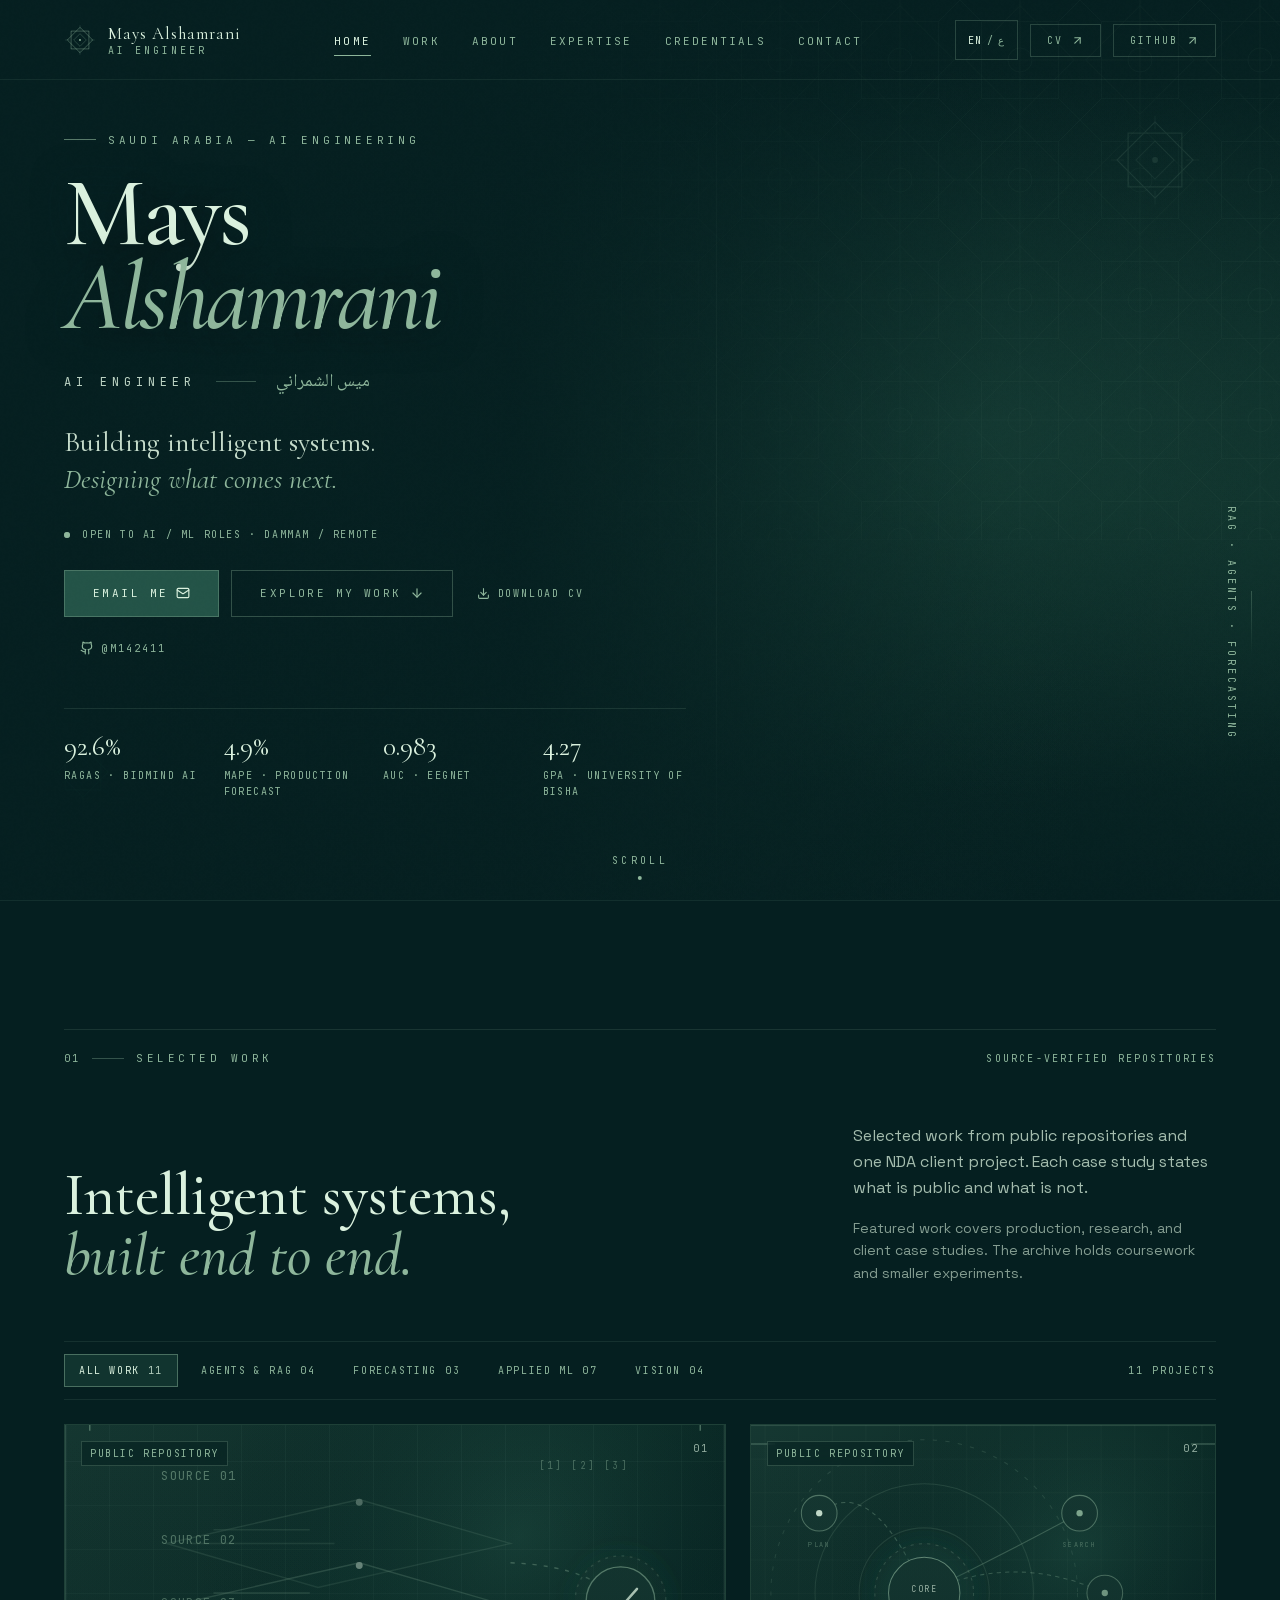
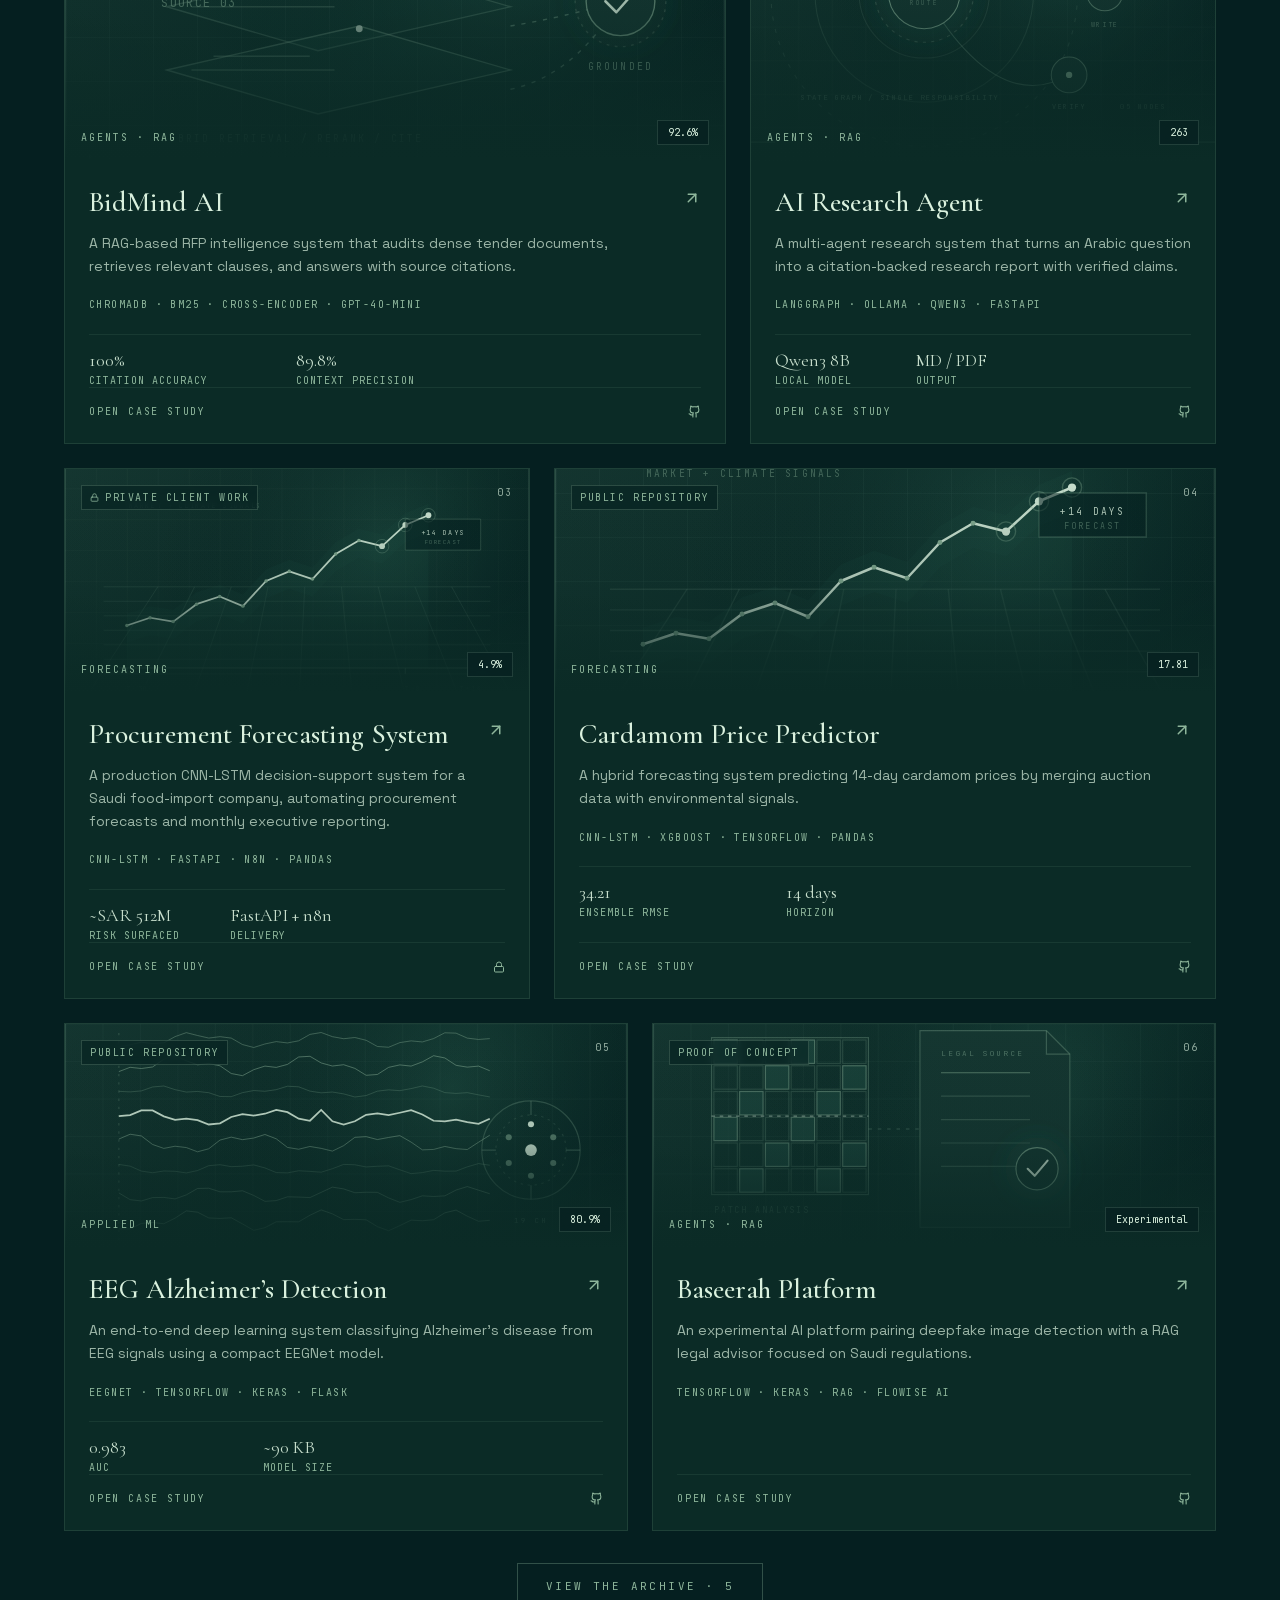
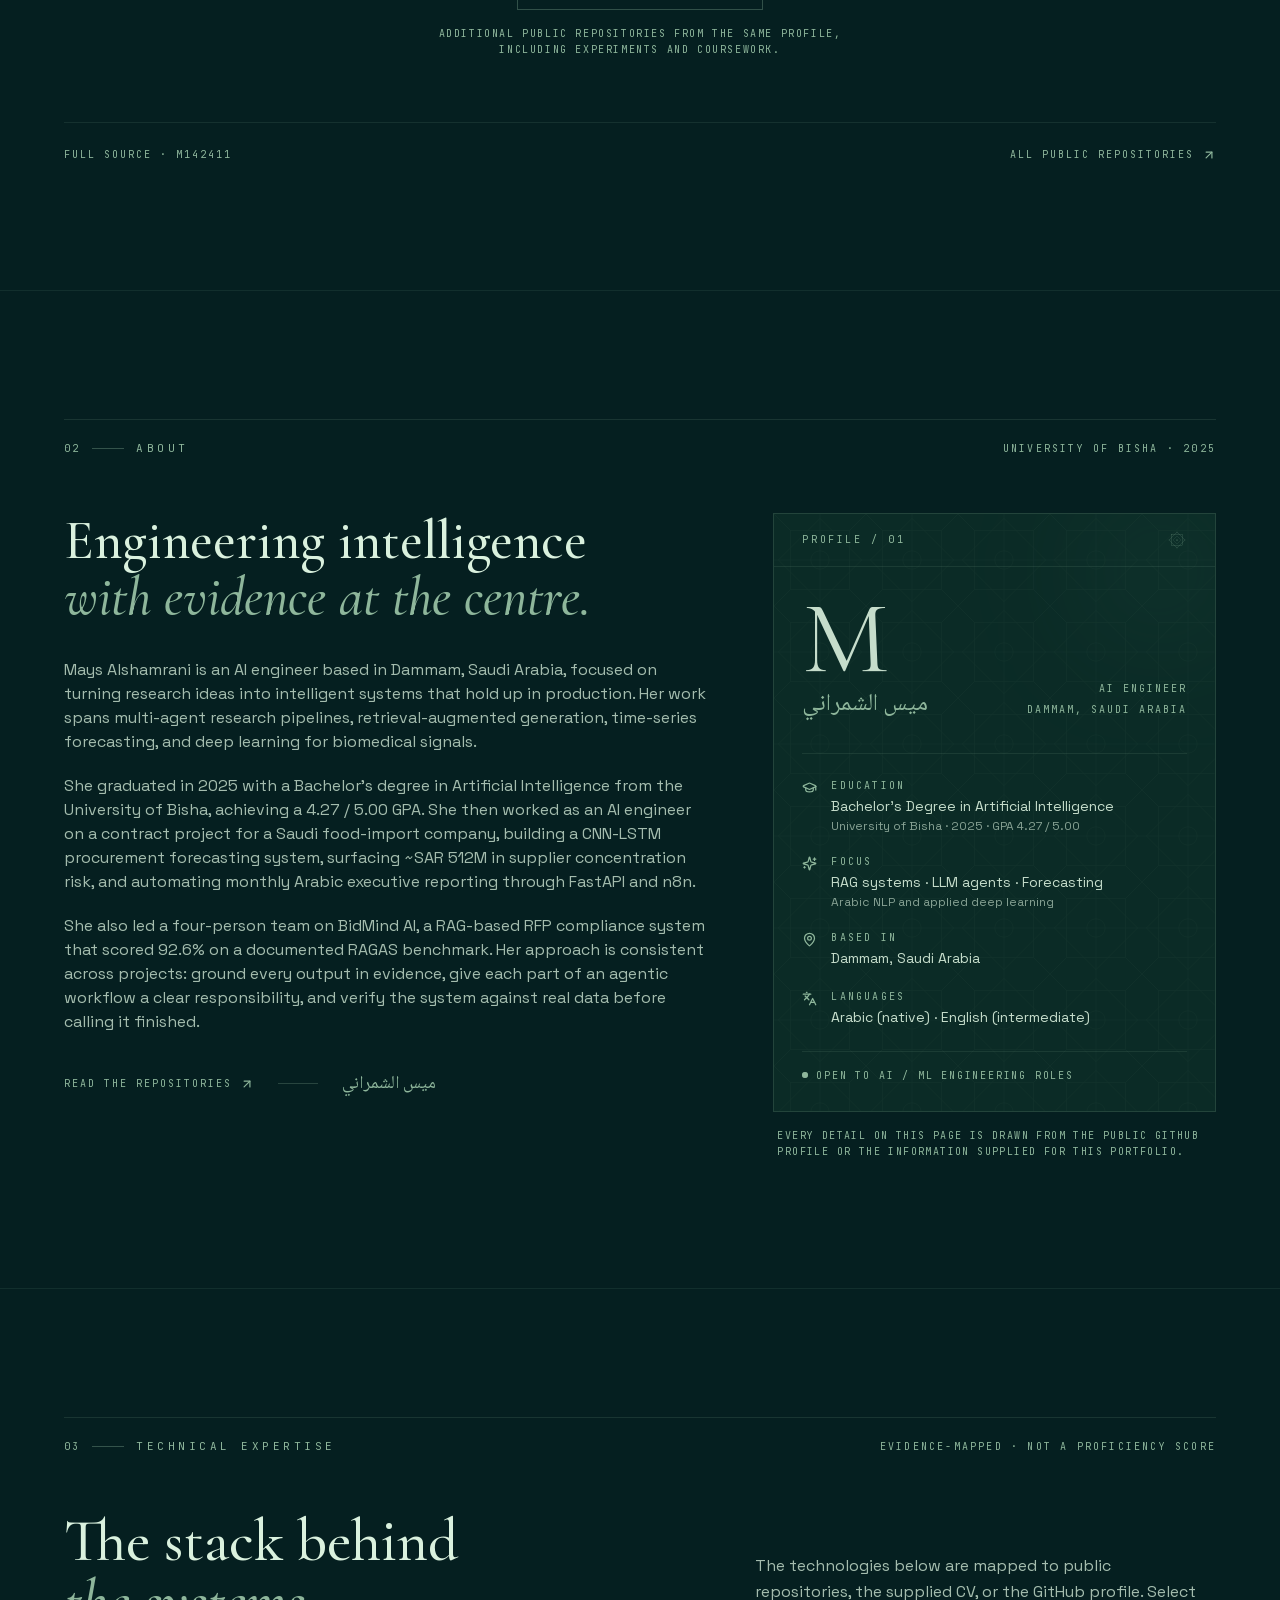
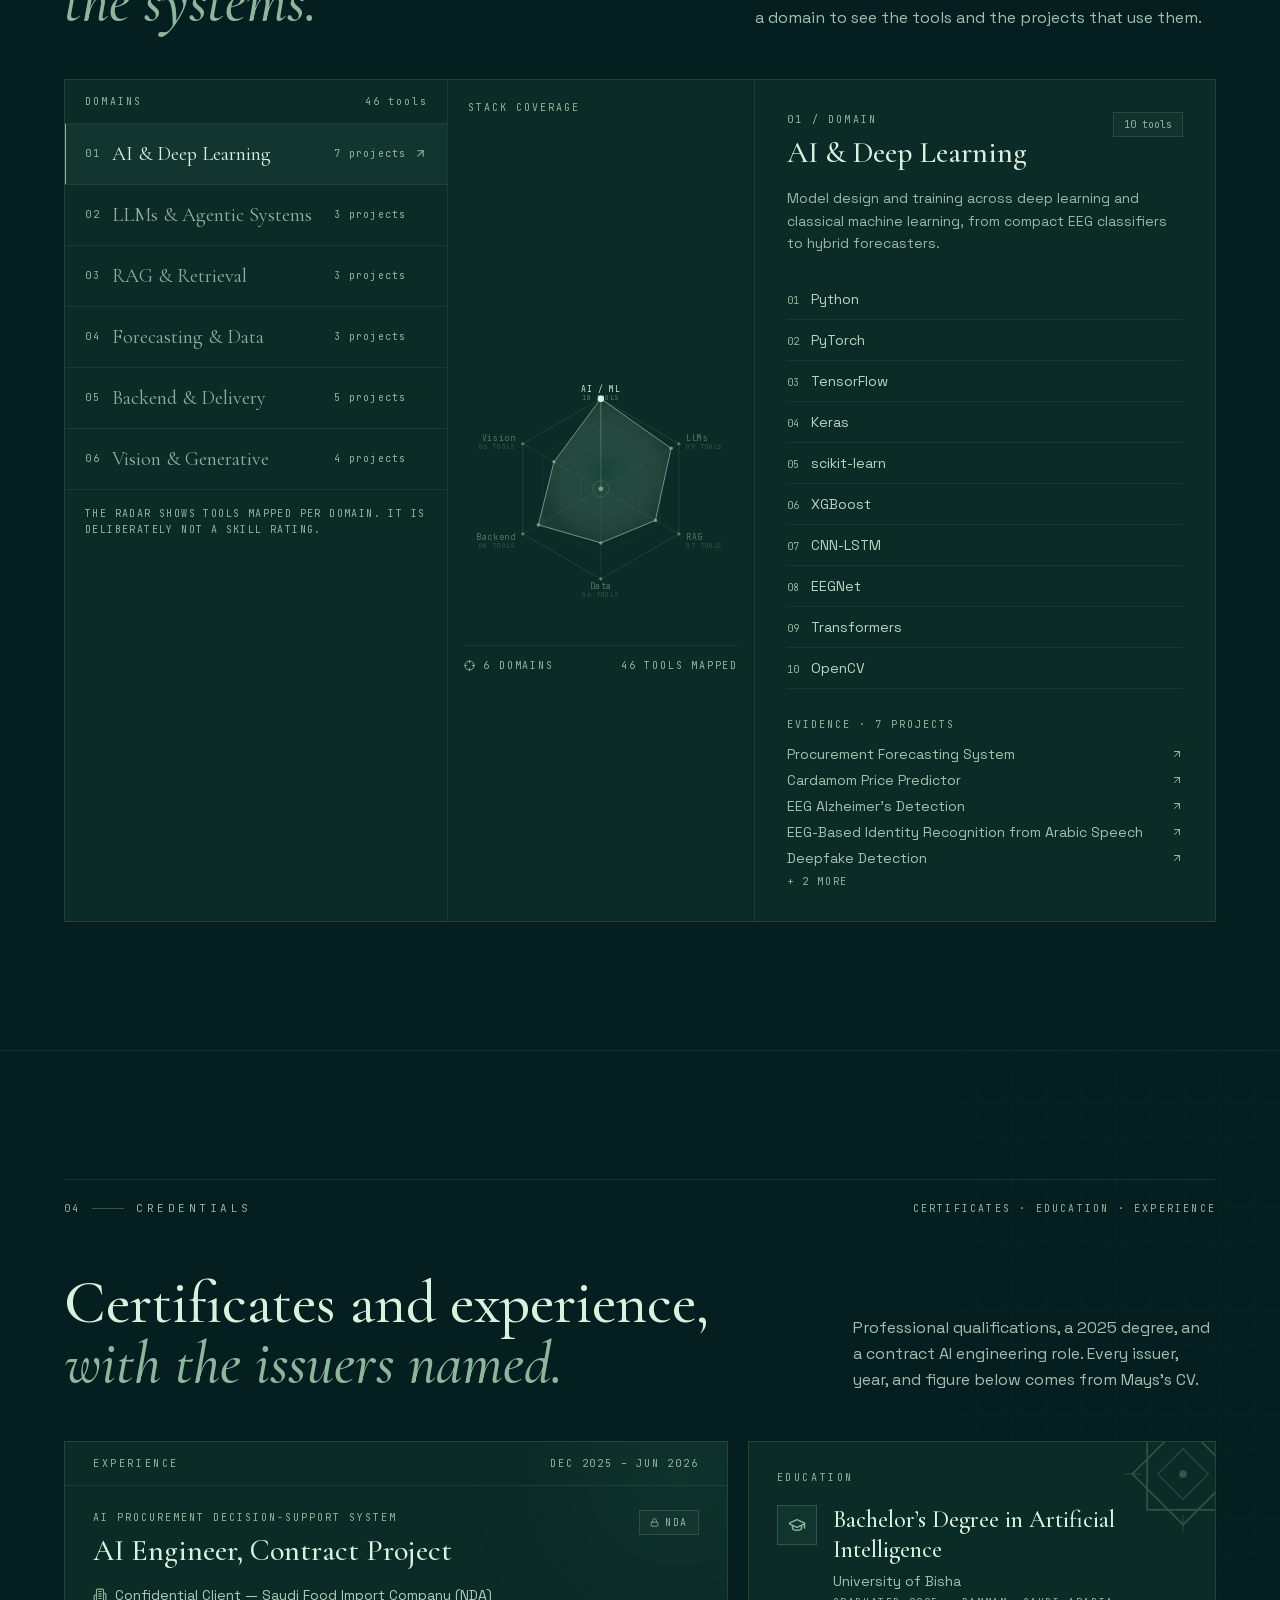
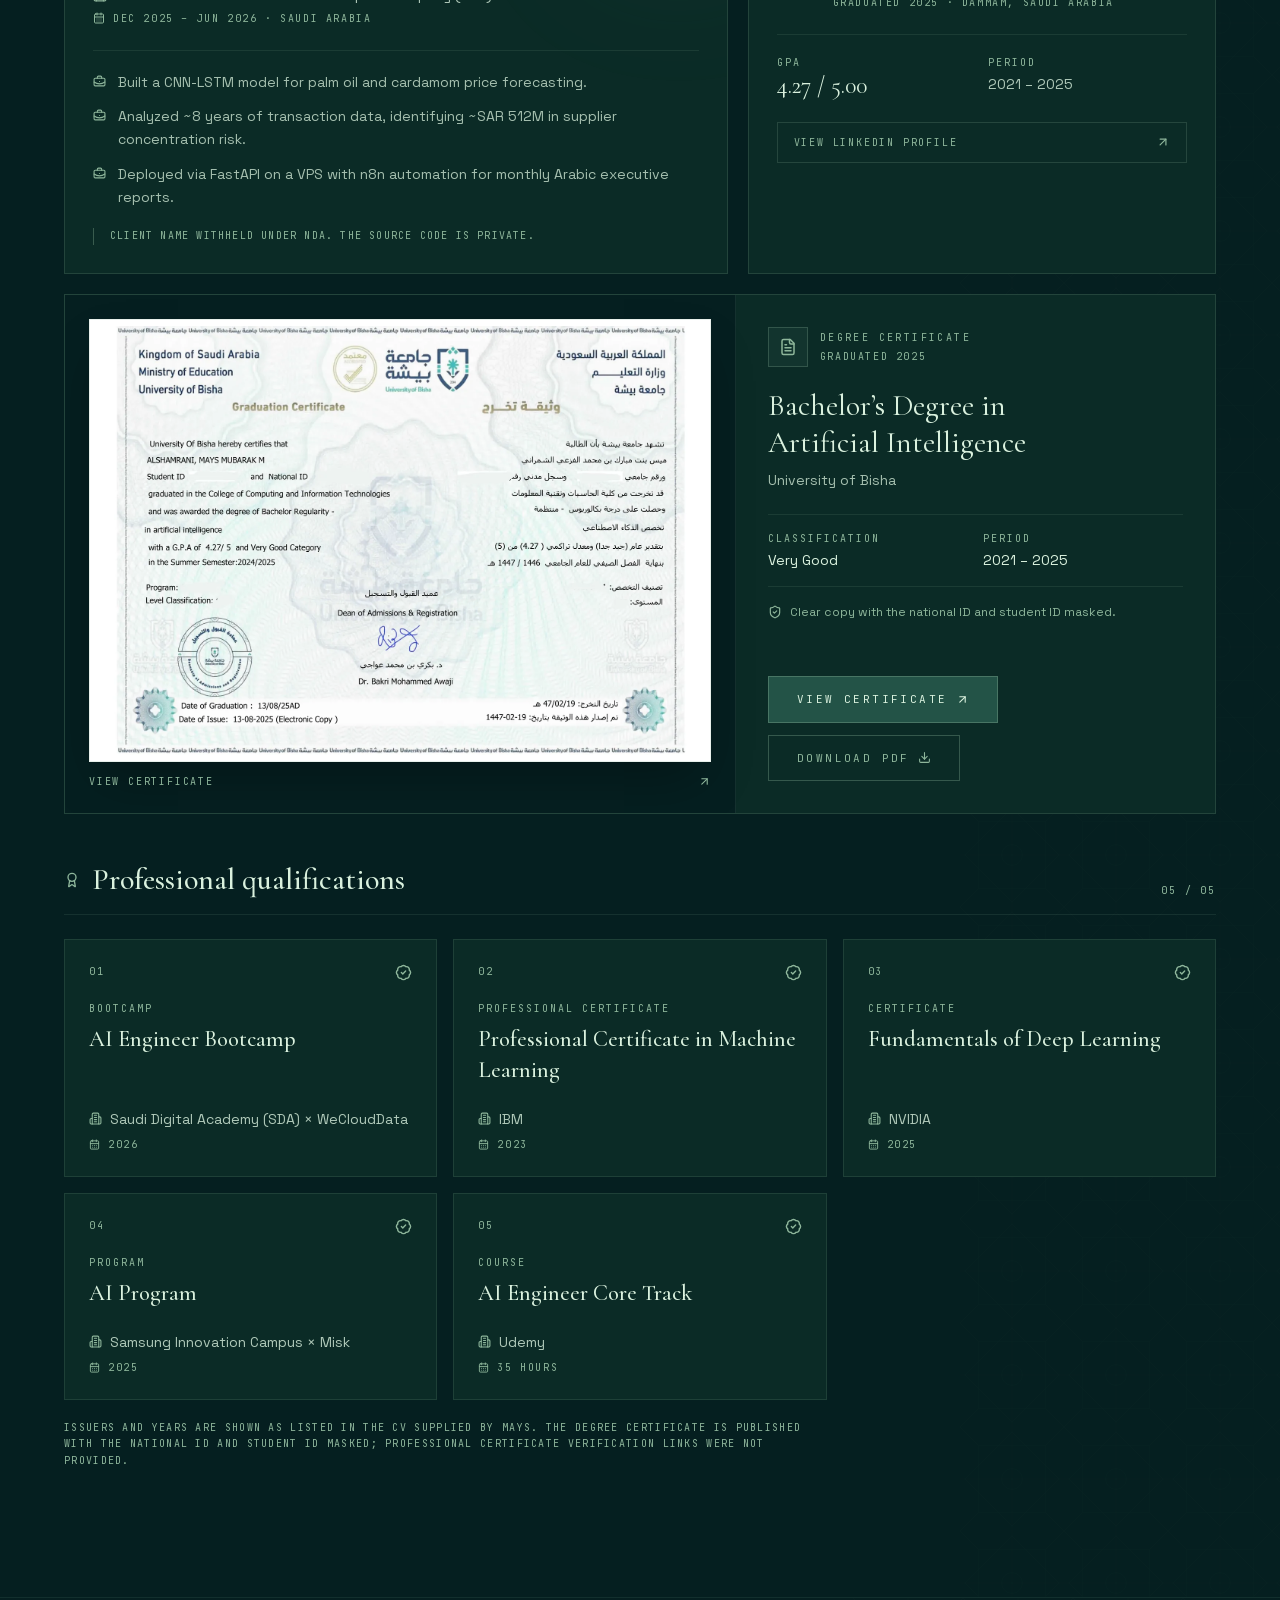
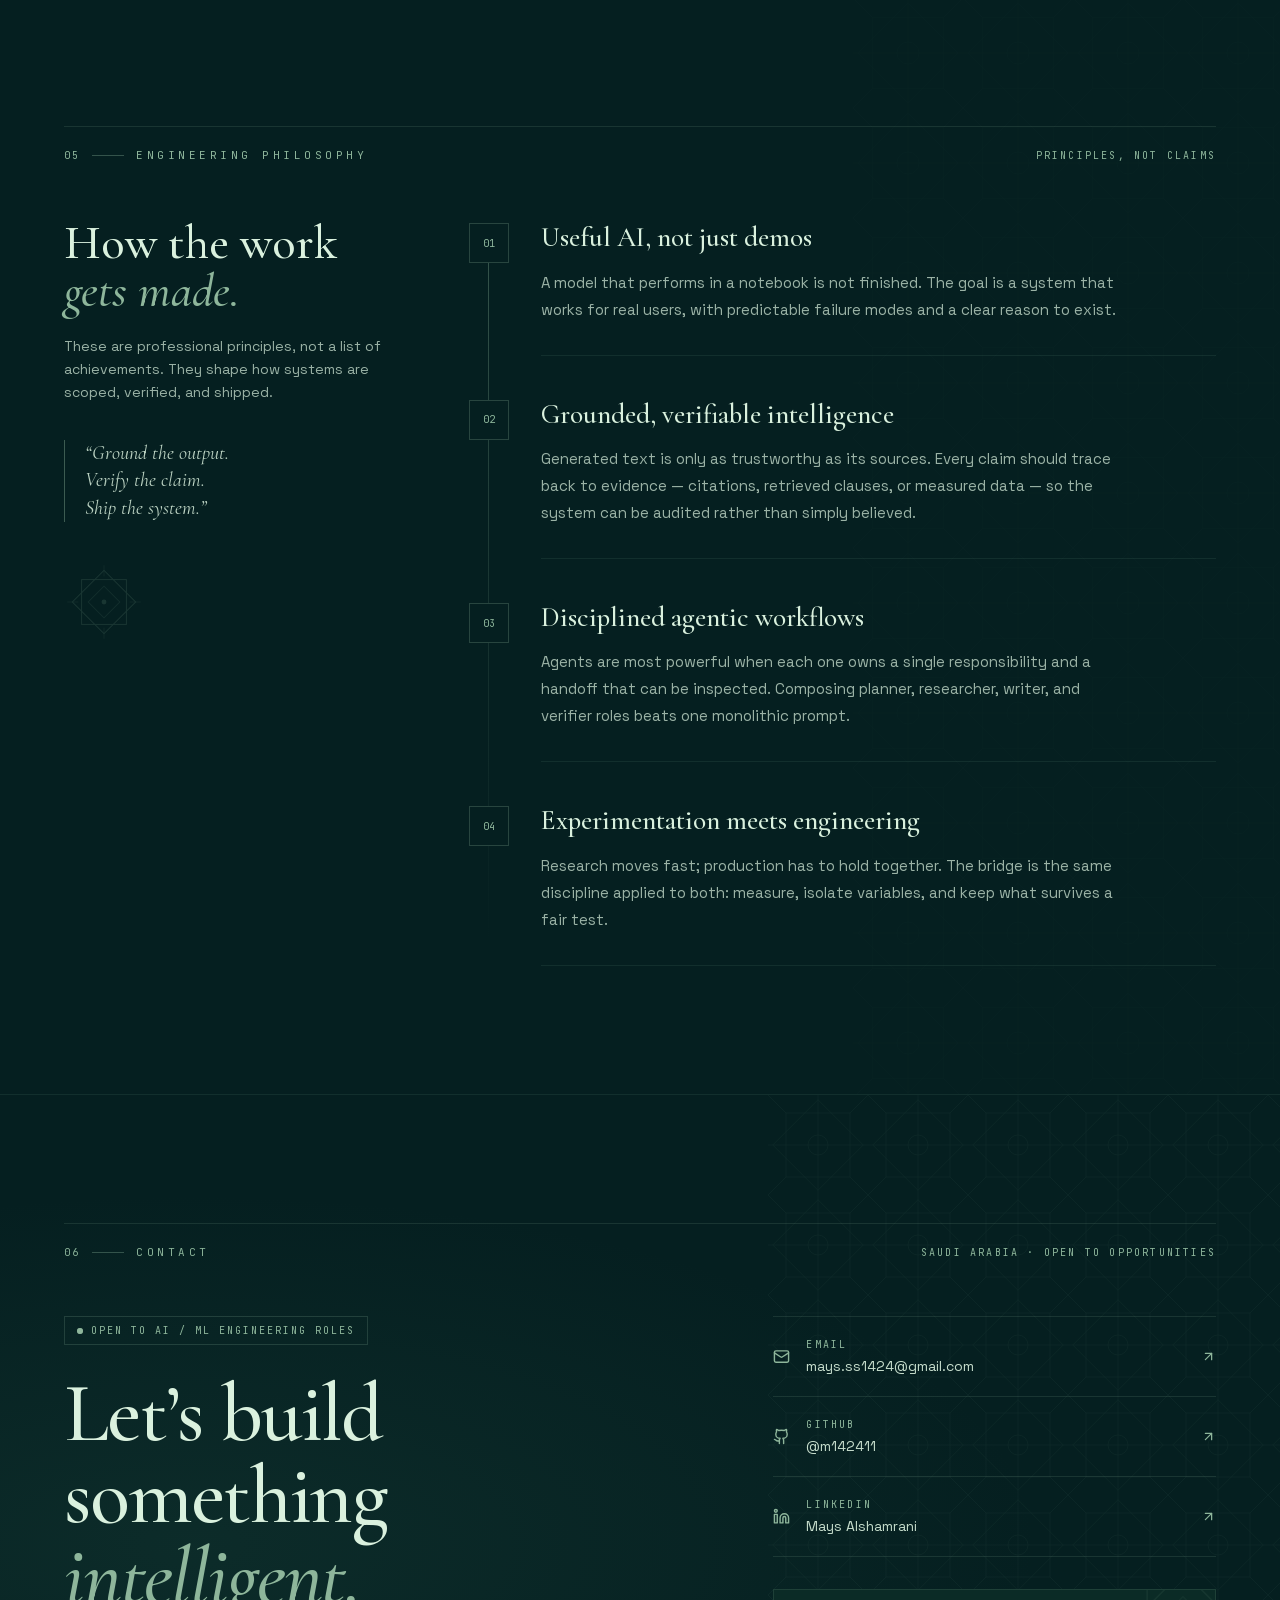
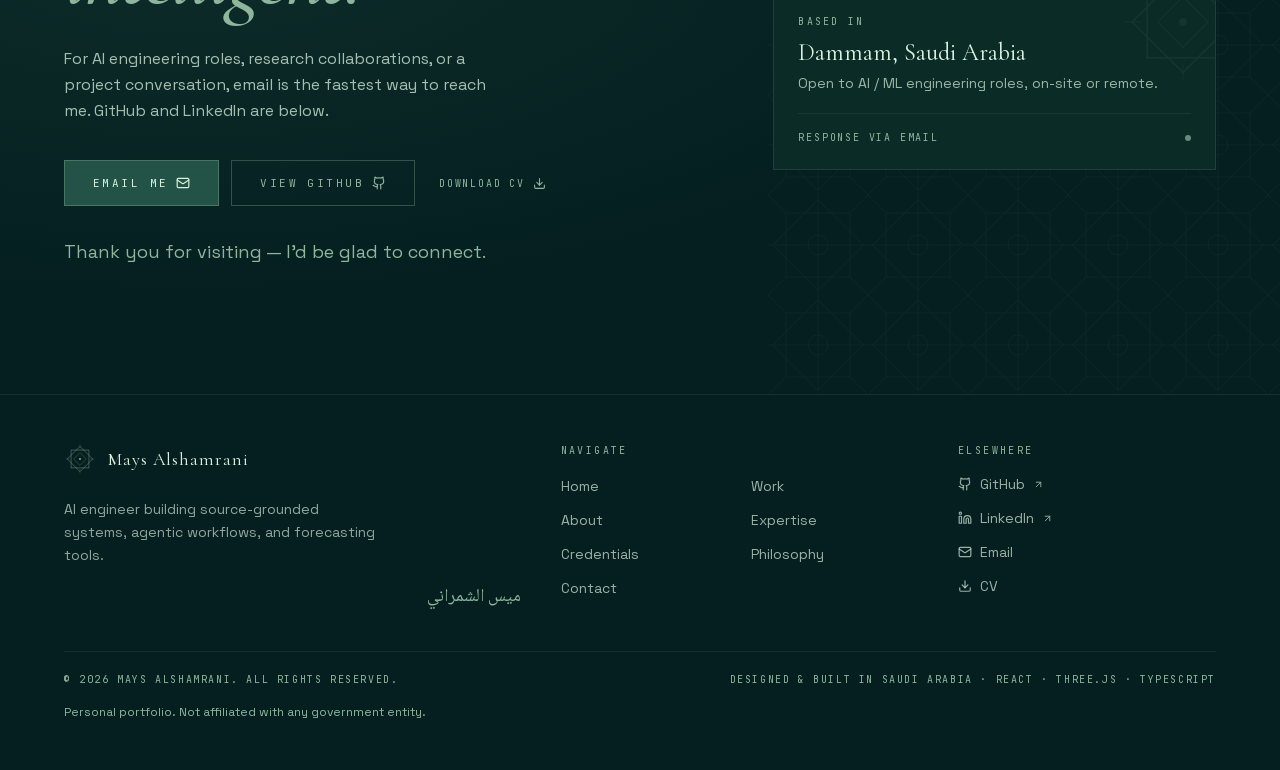
==== index.html @ fef0696f "Publish portfolio build" ====
<!doctype html>
<html lang="en" dir="ltr">
  <head>
    <meta charset="UTF-8" />
    <meta name="viewport" content="width=device-width, initial-scale=1.0" />
    <meta name="color-scheme" content="dark" />
    <meta name="theme-color" content="#051F20" />

    <title>Mays Alshamrani | AI Engineer</title>
    <meta
      name="description"
      content="Bilingual portfolio of Mays Alshamrani, an AI engineer building source-grounded RAG systems, multi-agent workflows, time-series forecasting, and applied deep learning."
    />
    <meta name="author" content="Mays Alshamrani" />
    <meta name="robots" content="index, follow" />

    <link rel="icon" type="image/svg+xml" href="/favicon.svg" />
    <link rel="manifest" href="/manifest.webmanifest" />
    <link rel="apple-touch-icon" href="/apple-touch-icon.png" />

    <meta property="og:type" content="website" />
    <meta property="og:site_name" content="Mays Alshamrani" />
    <meta property="og:title" content="Mays Alshamrani | AI Engineer" />
    <meta
      property="og:description"
      content="AI engineering portfolio: multi-agent research, RAG systems, time-series forecasting, and applied deep learning. Available in English and Arabic."
    />
    <meta property="og:image" content="https://m142411.github.io/og-image.jpg" />
    <meta property="og:image:type" content="image/jpeg" />
    <meta property="og:image:width" content="1200" />
    <meta property="og:image:height" content="630" />
    <meta
      property="og:image:alt"
      content="Mays Alshamrani, AI Engineer — crossed Saudi swords and a palm tree in a deep forest-green scene."
    />
    <meta property="og:locale" content="en_US" />
    <meta property="og:locale:alternate" content="ar_SA" />

    <meta name="twitter:card" content="summary_large_image" />
    <meta name="twitter:title" content="Mays Alshamrani | AI Engineer" />
    <meta
      name="twitter:description"
      content="AI engineering portfolio: multi-agent research, RAG systems, time-series forecasting, and applied deep learning. Available in English and Arabic."
    />
    <meta name="twitter:image" content="https://m142411.github.io/og-image.jpg" />
    <meta
      name="twitter:image:alt"
      content="Mays Alshamrani, AI Engineer — crossed swords and palm emblem on a deep forest background."
    />

    <link rel="preload" href="/fonts/space-grotesk-normal-300-latin-a57c9413.woff2" as="font" type="font/woff2" crossorigin />
    <link rel="preload" href="/fonts/cormorant-garamond-normal-400-latin-e99b45a2.woff2" as="font" type="font/woff2" crossorigin />
    <link rel="stylesheet" href="/fonts/fonts.css" />

    <script type="application/ld+json">
      {
        "@context": "https://schema.org",
        "@type": "Person",
        "name": "Mays Alshamrani",
        "alternateName": "ميس الشمراني",
        "jobTitle": "AI Engineer",
        "description": "AI engineer building source-grounded intelligent systems, LLM agents, RAG applications, and forecasting tools.",
        "email": "mailto:mays.ss1424@gmail.com",
        "url": "https://m142411.github.io/",
        "sameAs": [
          "https://github.com/m142411",
          "https://www.linkedin.com/in/mays-alshamrani-885238255"
        ],
        "alumniOf": {
          "@type": "CollegeOrUniversity",
          "name": "University of Bisha"
        },
        "address": {
          "@type": "PostalAddress",
          "addressLocality": "Dammam",
          "addressCountry": "SA"
        },
        "knowsLanguage": ["ar", "en"],
        "knowsAbout": [
          "Artificial Intelligence",
          "Retrieval-Augmented Generation",
          "Large Language Models",
          "Multi-Agent Systems",
          "Time-Series Forecasting",
          "Deep Learning",
          "Computer Vision"
        ],
        "hasCredential": [
          {
            "@type": "EducationalOccupationalCredential",
            "name": "AI Engineer Bootcamp",
            "credentialCategory": "Bootcamp",
            "recognizedBy": {
              "@type": "Organization",
              "name": "Saudi Digital Academy (SDA) and WeCloudData"
            }
          },
          {
            "@type": "EducationalOccupationalCredential",
            "name": "Professional Certificate in Machine Learning",
            "credentialCategory": "Professional certificate",
            "recognizedBy": { "@type": "Organization", "name": "IBM" }
          },
          {
            "@type": "EducationalOccupationalCredential",
            "name": "Fundamentals of Deep Learning",
            "credentialCategory": "Certificate",
            "recognizedBy": { "@type": "Organization", "name": "NVIDIA" }
          },
          {
            "@type": "EducationalOccupationalCredential",
            "name": "AI Program",
            "credentialCategory": "Program",
            "recognizedBy": {
              "@type": "Organization",
              "name": "Samsung Innovation Campus and Misk"
            }
          },
          {
            "@type": "EducationalOccupationalCredential",
            "name": "AI Engineer Core Track",
            "credentialCategory": "Course",
            "recognizedBy": { "@type": "Organization", "name": "Udemy" }
          }
        ]
      }
    </script>

    <script>
      // Set the direction before paint so a returning Arabic reader never sees an LTR flash.
      (function () {
        try {
          var query = new URLSearchParams(window.location.search).get('lang');
          var stored = window.localStorage.getItem('mays.locale');
          if ((query || stored) === 'ar') {
            document.documentElement.lang = 'ar';
            document.documentElement.dir = 'rtl';
            document.documentElement.dataset.locale = 'ar';
            // Only Arabic readers pay for the larger Naskh subset.
            var preload = document.createElement('link');
            preload.rel = 'preload';
            preload.as = 'font';
            preload.type = 'font/woff2';
            preload.crossOrigin = 'anonymous';
            preload.href = '/fonts/noto-naskh-arabic-normal-400-arabic-b4bcd850.woff2';
            document.head.appendChild(preload);
          }
        } catch (error) {
          // The React provider will apply the locale after hydration.
        }
      })();
    </script>
    <script type="module" crossorigin src="/assets/index-Bd9copDf.js"></script>
    <link rel="stylesheet" crossorigin href="/assets/index-Cpo7E0wg.css">
      <link rel="canonical" href="https://m142411.github.io/" />
    <link rel="alternate" hreflang="en" href="https://m142411.github.io/" />
    <link rel="alternate" hreflang="ar" href="https://m142411.github.io/?lang=ar" />
    <link rel="alternate" hreflang="x-default" href="https://m142411.github.io/" />
    <meta property="og:url" content="https://m142411.github.io/" />
  </head>
  <body>
    <div id="root"></div>
    <noscript>
      <div style="min-height: 100vh; display: grid; place-items: center; background: #051f20; color: #daf1de; font-family: Georgia, serif; padding: 2rem; text-align: center">
        <div>
          <p style="font-family: monospace; font-size: 11px; letter-spacing: 0.3em; color: #8eb69b">MAYS ALSHAMRANI</p>
          <h1 style="font-size: 2.5rem; font-weight: 500; margin: 1rem 0">AI Engineer</h1>
          <p style="color: #8eb69b; max-width: 32rem">
            This portfolio uses JavaScript for its interactive 3D experience. Please enable JavaScript, or
            visit <a href="https://github.com/m142411" style="color: #daf1de">github.com/m142411</a>.
          </p>
          <p lang="ar" dir="rtl" style="color: #8eb69b; max-width: 32rem; margin-top: 1.5rem">
            هذا البورتفوليو يحتاج JavaScript عشان تجربة ثلاثية الأبعاد. فعّل JavaScript أو افتح
            <a href="https://github.com/m142411" style="color: #daf1de">github.com/m142411</a>.
          </p>
        </div>
      </div>
    </noscript>
  </body>
</html>
---- fonts/fonts.css ----
/*
 * Self-hosted font subsets (Latin + Arabic) from Google Fonts.
 * Keeping the files on our origin removes a third-party connection, lets the
 * browser cache them across visits, and avoids sending visitor IPs to Google.
 */

@font-face {
  font-family: 'Cormorant Garamond';
  font-style: normal;
  font-weight: 300 700;
  font-display: swap;
  src: url('/fonts/cormorant-garamond-normal-400-latin-e99b45a2.woff2') format('woff2');
  unicode-range: U+0000-00FF, U+0131, U+0152-0153, U+02BB-02BC, U+02C6, U+02DA, U+02DC,
    U+0304, U+0308, U+0329, U+2000-206F, U+20AC, U+2122, U+2191, U+2193, U+2212, U+2215,
    U+FEFF, U+FFFD;
}

@font-face {
  font-family: 'Cormorant Garamond';
  font-style: italic;
  font-weight: 300 700;
  font-display: swap;
  src: url('/fonts/cormorant-garamond-italic-400-latin-fe99e303.woff2') format('woff2');
  unicode-range: U+0000-00FF, U+0131, U+0152-0153, U+02BB-02BC, U+02C6, U+02DA, U+02DC,
    U+0304, U+0308, U+0329, U+2000-206F, U+20AC, U+2122, U+2191, U+2193, U+2212, U+2215,
    U+FEFF, U+FFFD;
}

@font-face {
  font-family: 'Space Grotesk';
  font-style: normal;
  font-weight: 300 700;
  font-display: swap;
  src: url('/fonts/space-grotesk-normal-300-latin-a57c9413.woff2') format('woff2');
  unicode-range: U+0000-00FF, U+0131, U+0152-0153, U+02BB-02BC, U+02C6, U+02DA, U+02DC,
    U+0304, U+0308, U+0329, U+2000-206F, U+20AC, U+2122, U+2191, U+2193, U+2212, U+2215,
    U+FEFF, U+FFFD;
}

@font-face {
  font-family: 'JetBrains Mono';
  font-style: normal;
  font-weight: 400 800;
  font-display: swap;
  src: url('/fonts/jetbrains-mono-normal-400-latin-1cd702cd.woff2') format('woff2');
  unicode-range: U+0000-00FF, U+0131, U+0152-0153, U+02BB-02BC, U+02C6, U+02DA, U+02DC,
    U+0304, U+0308, U+0329, U+2000-206F, U+20AC, U+2122, U+2191, U+2193, U+2212, U+2215,
    U+FEFF, U+FFFD;
}

@font-face {
  font-family: 'Noto Naskh Arabic';
  font-style: normal;
  font-weight: 400 700;
  font-display: swap;
  src: url('/fonts/noto-naskh-arabic-normal-400-arabic-b4bcd850.woff2') format('woff2');
  unicode-range: U+0600-06FF, U+0750-077F, U+0870-0891, U+0897-08E1, U+08E3-08FF,
    U+200C-200E, U+2010-2011, U+204F, U+2E41, U+FB50-FDFF, U+FE70-FE74, U+FE76-FEFC,
    U+102E0-102FB, U+10E60-10E7E, U+10EC2-10EC7, U+10EC9-10EEE, U+10EF0-10EFF,
    U+1EE00-1EE03, U+1EE05-1EE1F, U+1EE21-1EE22, U+1EE24, U+1EE27, U+1EE29-1EE32,
    U+1EE34-1EE37, U+1EE39, U+1EE3B, U+1EE42, U+1EE47, U+1EE49, U+1EE4B, U+1EE4D-1EE4F,
    U+1EE51-1EE52, U+1EE54, U+1EE57, U+1EE59, U+1EE5B, U+1EE5D, U+1EE5F, U+1EE61-1EE62,
    U+1EE64, U+1EE67-1EE6A, U+1EE6C-1EE72, U+1EE74-1EE77, U+1EE79-1EE7C, U+1EE7E,
    U+1EE80-1EE89, U+1EE8B-1EE9B, U+1EEA1-1EEA3, U+1EEA5-1EEA9, U+1EEAB-1EEBB,
    U+1EEF0-1EEF1;
}

@font-face {
  font-family: 'Noto Naskh Arabic';
  font-style: normal;
  font-weight: 400 700;
  font-display: swap;
  src: url('/fonts/noto-naskh-arabic-normal-400-latin-3d1202eb.woff2') format('woff2');
  unicode-range: U+0000-00FF, U+0131, U+0152-0153, U+02BB-02BC, U+02C6, U+02DA, U+02DC,
    U+0304, U+0308, U+0329, U+2000-206F, U+20AC, U+2122, U+2191, U+2193, U+2212, U+2215,
    U+FEFF, U+FFFD;
}
---- assets/index-Cpo7E0wg.css ----
*,:before,:after{--tw-border-spacing-x: 0;--tw-border-spacing-y: 0;--tw-translate-x: 0;--tw-translate-y: 0;--tw-rotate: 0;--tw-skew-x: 0;--tw-skew-y: 0;--tw-scale-x: 1;--tw-scale-y: 1;--tw-pan-x: ;--tw-pan-y: ;--tw-pinch-zoom: ;--tw-scroll-snap-strictness: proximity;--tw-gradient-from-position: ;--tw-gradient-via-position: ;--tw-gradient-to-position: ;--tw-ordinal: ;--tw-slashed-zero: ;--tw-numeric-figure: ;--tw-numeric-spacing: ;--tw-numeric-fraction: ;--tw-ring-inset: ;--tw-ring-offset-width: 0px;--tw-ring-offset-color: #fff;--tw-ring-color: rgb(59 130 246 / .5);--tw-ring-offset-shadow: 0 0 #0000;--tw-ring-shadow: 0 0 #0000;--tw-shadow: 0 0 #0000;--tw-shadow-colored: 0 0 #0000;--tw-blur: ;--tw-brightness: ;--tw-contrast: ;--tw-grayscale: ;--tw-hue-rotate: ;--tw-invert: ;--tw-saturate: ;--tw-sepia: ;--tw-drop-shadow: ;--tw-backdrop-blur: ;--tw-backdrop-brightness: ;--tw-backdrop-contrast: ;--tw-backdrop-grayscale: ;--tw-backdrop-hue-rotate: ;--tw-backdrop-invert: ;--tw-backdrop-opacity: ;--tw-backdrop-saturate: ;--tw-backdrop-sepia: ;--tw-contain-size: ;--tw-contain-layout: ;--tw-contain-paint: ;--tw-contain-style: }::backdrop{--tw-border-spacing-x: 0;--tw-border-spacing-y: 0;--tw-translate-x: 0;--tw-translate-y: 0;--tw-rotate: 0;--tw-skew-x: 0;--tw-skew-y: 0;--tw-scale-x: 1;--tw-scale-y: 1;--tw-pan-x: ;--tw-pan-y: ;--tw-pinch-zoom: ;--tw-scroll-snap-strictness: proximity;--tw-gradient-from-position: ;--tw-gradient-via-position: ;--tw-gradient-to-position: ;--tw-ordinal: ;--tw-slashed-zero: ;--tw-numeric-figure: ;--tw-numeric-spacing: ;--tw-numeric-fraction: ;--tw-ring-inset: ;--tw-ring-offset-width: 0px;--tw-ring-offset-color: #fff;--tw-ring-color: rgb(59 130 246 / .5);--tw-ring-offset-shadow: 0 0 #0000;--tw-ring-shadow: 0 0 #0000;--tw-shadow: 0 0 #0000;--tw-shadow-colored: 0 0 #0000;--tw-blur: ;--tw-brightness: ;--tw-contrast: ;--tw-grayscale: ;--tw-hue-rotate: ;--tw-invert: ;--tw-saturate: ;--tw-sepia: ;--tw-drop-shadow: ;--tw-backdrop-blur: ;--tw-backdrop-brightness: ;--tw-backdrop-contrast: ;--tw-backdrop-grayscale: ;--tw-backdrop-hue-rotate: ;--tw-backdrop-invert: ;--tw-backdrop-opacity: ;--tw-backdrop-saturate: ;--tw-backdrop-sepia: ;--tw-contain-size: ;--tw-contain-layout: ;--tw-contain-paint: ;--tw-contain-style: }*,:before,:after{box-sizing:border-box;border-width:0;border-style:solid;border-color:#e5e7eb}:before,:after{--tw-content: ""}html,:host{line-height:1.5;-webkit-text-size-adjust:100%;-moz-tab-size:4;-o-tab-size:4;tab-size:4;font-family:Space Grotesk,system-ui,sans-serif;font-feature-settings:normal;font-variation-settings:normal;-webkit-tap-highlight-color:transparent}body{margin:0;line-height:inherit}hr{height:0;color:inherit;border-top-width:1px}abbr:where([title]){-webkit-text-decoration:underline dotted;text-decoration:underline dotted}h1,h2,h3,h4,h5,h6{font-size:inherit;font-weight:inherit}a{color:inherit;text-decoration:inherit}b,strong{font-weight:bolder}code,kbd,samp,pre{font-family:JetBrains Mono,monospace;font-feature-settings:normal;font-variation-settings:normal;font-size:1em}small{font-size:80%}sub,sup{font-size:75%;line-height:0;position:relative;vertical-align:baseline}sub{bottom:-.25em}sup{top:-.5em}table{text-indent:0;border-color:inherit;border-collapse:collapse}button,input,optgroup,select,textarea{font-family:inherit;font-feature-settings:inherit;font-variation-settings:inherit;font-size:100%;font-weight:inherit;line-height:inherit;letter-spacing:inherit;color:inherit;margin:0;padding:0}button,select{text-transform:none}button,input:where([type=button]),input:where([type=reset]),input:where([type=submit]){-webkit-appearance:button;background-color:transparent;background-image:none}:-moz-focusring{outline:auto}:-moz-ui-invalid{box-shadow:none}progress{vertical-align:baseline}::-webkit-inner-spin-button,::-webkit-outer-spin-button{height:auto}[type=search]{-webkit-appearance:textfield;outline-offset:-2px}::-webkit-search-decoration{-webkit-appearance:none}::-webkit-file-upload-button{-webkit-appearance:button;font:inherit}summary{display:list-item}blockquote,dl,dd,h1,h2,h3,h4,h5,h6,hr,figure,p,pre{margin:0}fieldset{margin:0;padding:0}legend{padding:0}ol,ul,menu{list-style:none;margin:0;padding:0}dialog{padding:0}textarea{resize:vertical}input::-moz-placeholder,textarea::-moz-placeholder{opacity:1;color:#9ca3af}input::placeholder,textarea::placeholder{opacity:1;color:#9ca3af}button,[role=button]{cursor:pointer}:disabled{cursor:default}img,svg,video,canvas,audio,iframe,embed,object{display:block;vertical-align:middle}img,video{max-width:100%;height:auto}[hidden]:where(:not([hidden=until-found])){display:none}:root{--forest-deep: #051f20;--forest-dark: #0b2b26;--forest-mid: #163832;--forest-emerald: #235347;--forest-sage: #8eb69b;--forest-mint: #daf1de;color-scheme:dark}html{scroll-behavior:smooth;scroll-padding-top:6rem;-webkit-text-size-adjust:100%}body{--tw-bg-opacity: 1;background-color:rgb(5 31 32 / var(--tw-bg-opacity, 1));--tw-text-opacity: 1;color:rgb(218 241 222 / var(--tw-text-opacity, 1));-webkit-font-smoothing:antialiased;-moz-osx-font-smoothing:grayscale;font-family:Space Grotesk,system-ui,sans-serif;font-feature-settings:"ss01" 1,"ss02" 1;overflow-x:hidden}h1,h2,h3,h4{font-family:Cormorant Garamond,Times New Roman,serif;font-weight:500}::-moz-selection{background-color:#235347;color:#daf1de}::selection{background-color:#235347;color:#daf1de}:focus-visible{outline:2px solid #8eb69b;outline-offset:4px}[dir=rtl] body{font-family:Noto Naskh Arabic,Space Grotesk,system-ui,sans-serif}[dir=rtl] .font-display{font-family:Noto Naskh Arabic,Cormorant Garamond,serif}[dir=rtl] h1,[dir=rtl] h2,[dir=rtl] h3,[dir=rtl] h4,[dir=rtl] p,[dir=rtl] li,[dir=rtl] a,[dir=rtl] button,[dir=rtl] dt,[dir=rtl] dd{letter-spacing:normal}[dir=rtl] .font-mono,[dir=rtl] .eyebrow{font-family:JetBrains Mono,Noto Naskh Arabic,monospace;letter-spacing:.08em}[dir=rtl] .btn-primary,[dir=rtl] .btn-ghost,[dir=rtl] .nav-link{font-family:JetBrains Mono,Noto Naskh Arabic,monospace}[dir=rtl] .italic{font-style:normal}[dir=rtl] .hero-name{font-size:clamp(3.2rem,6.1vw,6rem);line-height:1.14;letter-spacing:-.01em}[dir=rtl] h1,[dir=rtl] h2{line-height:1.24}::-webkit-scrollbar{width:10px;height:10px}::-webkit-scrollbar-track{background:#051f20}::-webkit-scrollbar-thumb{background:#235347;border:2px solid #051f20}::-webkit-scrollbar-thumb:hover{background:#235347;box-shadow:inset 0 0 0 20px #daf1de1a}.container-shell{margin-left:auto;margin-right:auto;width:100%;max-width:1500px;padding-left:1.5rem;padding-right:1.5rem}@media(min-width:768px){.container-shell{padding-left:2.5rem;padding-right:2.5rem}}@media(min-width:1024px){.container-shell{padding-left:4rem;padding-right:4rem}}[dir=rtl] .eyebrow{font-family:JetBrains Mono,Noto Naskh Arabic,monospace;letter-spacing:.08em}.eyebrow{font-family:JetBrains Mono,monospace;font-size:10px;text-transform:uppercase;letter-spacing:.34em;--tw-text-opacity: 1;color:rgb(142 182 155 / var(--tw-text-opacity, 1))}@media(min-width:768px){.eyebrow{font-size:11px}}[dir=rtl] .btn-primary{font-family:JetBrains Mono,Noto Naskh Arabic,monospace;letter-spacing:.08em}.btn-primary{position:relative;display:inline-flex;align-items:center;justify-content:center;gap:.5rem;overflow:hidden;--tw-bg-opacity: 1;background-color:rgb(35 83 71 / var(--tw-bg-opacity, 1));padding:.875rem 1.75rem;font-family:JetBrains Mono,monospace;font-size:11px;text-transform:uppercase;letter-spacing:.22em;--tw-text-opacity: 1;color:rgb(218 241 222 / var(--tw-text-opacity, 1));transition-property:color,background-color,border-color,text-decoration-color,fill,stroke;transition-timing-function:cubic-bezier(.4,0,.2,1);transition-duration:.5s;border:1px solid rgba(142,182,155,.35)}.btn-primary:before{content:"";position:absolute;inset:0;background:linear-gradient(120deg,transparent 0%,rgba(218,241,222,.16) 45%,transparent 70%);transform:translate(-120%);transition:transform .9s cubic-bezier(.22,1,.36,1)}.btn-primary:hover:before{transform:translate(120%)}.btn-primary:hover{background:#235347;box-shadow:inset 0 0 0 100px #daf1de12}[dir=rtl] .btn-ghost{font-family:JetBrains Mono,Noto Naskh Arabic,monospace;letter-spacing:.08em}.btn-ghost{display:inline-flex;align-items:center;justify-content:center;gap:.5rem;padding:.875rem 1.75rem;font-family:JetBrains Mono,monospace;font-size:11px;text-transform:uppercase;letter-spacing:.22em;--tw-text-opacity: 1;color:rgb(142 182 155 / var(--tw-text-opacity, 1));transition-property:all;transition-timing-function:cubic-bezier(.4,0,.2,1);transition-duration:.5s;border:1px solid rgba(142,182,155,.32)}.btn-ghost:hover{background:#8eb69b14;color:#daf1de;border-color:#8eb69b99}.hero-atmosphere{background:radial-gradient(ellipse at 76% 48%,rgba(35,83,71,.42) 0%,transparent 55%),radial-gradient(ellipse at 18% 82%,rgba(22,56,50,.36) 0%,transparent 58%),linear-gradient(180deg,#051f20,#0b2b26 56%,#051f20)}[dir=rtl] .hero-atmosphere{background:radial-gradient(ellipse at 24% 48%,rgba(35,83,71,.42) 0%,transparent 55%),radial-gradient(ellipse at 82% 82%,rgba(22,56,50,.36) 0%,transparent 58%),linear-gradient(180deg,#051f20,#0b2b26 56%,#051f20)}.hero-veil-mobile{background:radial-gradient(ellipse at 50% 62%,#051f2033,#051f20b8 48%,#051f20f7)}.hero-veil-desktop{background:linear-gradient(to right,#051f20 0%,rgba(5,31,32,.96) 40%,rgba(5,31,32,.58) 58%,rgba(5,31,32,.08) 78%,transparent 100%)}[dir=rtl] .hero-veil-desktop{background:linear-gradient(to left,#051f20 0%,rgba(5,31,32,.96) 40%,rgba(5,31,32,.58) 58%,rgba(5,31,32,.08) 78%,transparent 100%)}.contact-atmosphere{background:radial-gradient(ellipse at 15% 50%,rgba(35,83,71,.35) 0%,transparent 55%)}[dir=rtl] .contact-atmosphere{background:radial-gradient(ellipse at 85% 50%,rgba(35,83,71,.35) 0%,transparent 55%)}.card-spotlight{position:relative}.card-spotlight:after{content:"";position:absolute;inset:0;pointer-events:none;opacity:0;transition:opacity .5s ease;background:radial-gradient(420px circle at var(--spot-x, 50%) var(--spot-y, 50%),rgba(142,182,155,.14),transparent 62%)}.card-spotlight:hover:after,.card-spotlight:focus-within:after{opacity:1}.link-line{background-image:linear-gradient(currentColor,currentColor);background-position:0 100%;background-repeat:no-repeat;background-size:0% 1px;transition:background-size .45s cubic-bezier(.22,1,.36,1)}.link-line:hover,.link-line:focus-visible{background-size:100% 1px}[dir=rtl] .link-line{background-position:100% 100%}.cover-scan{position:absolute;inset:0;pointer-events:none;overflow:hidden}.cover-scan:before{content:"";position:absolute;left:0;right:0;top:-40%;height:38%;background:linear-gradient(to bottom,transparent,rgba(218,241,222,.12),transparent);transition:transform 1.1s cubic-bezier(.22,1,.36,1)}.group:hover .cover-scan:before{transform:translateY(420%)}[dir=rtl] .nav-link{font-family:JetBrains Mono,Noto Naskh Arabic,monospace;letter-spacing:.08em}.nav-link{position:relative;padding-top:.5rem;padding-bottom:.5rem;font-family:JetBrains Mono,monospace;font-size:11px;text-transform:uppercase;letter-spacing:.2em;--tw-text-opacity: 1;color:rgb(142 182 155 / var(--tw-text-opacity, 1));transition-property:color,background-color,border-color,text-decoration-color,fill,stroke;transition-timing-function:cubic-bezier(.4,0,.2,1);transition-duration:.3s}.nav-link:hover{--tw-text-opacity: 1;color:rgb(218 241 222 / var(--tw-text-opacity, 1))}.nav-link:before{content:"";position:absolute;inset:-6px -8px}.nav-link[aria-current=true]{--tw-text-opacity: 1;color:rgb(218 241 222 / var(--tw-text-opacity, 1))}.nav-link[aria-current=true]:after{content:"";position:absolute;left:0;right:0;bottom:0;height:1px;background:#8eb69b}.sr-only{position:absolute;width:1px;height:1px;padding:0;margin:-1px;overflow:hidden;clip:rect(0,0,0,0);white-space:nowrap;border-width:0}.pointer-events-none{pointer-events:none}.visible{visibility:visible}.static{position:static}.fixed{position:fixed}.absolute{position:absolute}.relative{position:relative}.sticky{position:sticky}.inset-0{inset:0}.inset-x-0{left:0;right:0}.inset-x-4{left:1rem;right:1rem}.inset-x-5{left:1.25rem;right:1.25rem}.inset-y-0{top:0;bottom:0}.-end-10{inset-inline-end:-2.5rem}.-end-16{inset-inline-end:-4rem}.-end-8{inset-inline-end:-2rem}.-top-10{top:-2.5rem}.-top-20{top:-5rem}.-top-8{top:-2rem}.bottom-0{bottom:0}.bottom-24{bottom:6rem}.bottom-4{bottom:1rem}.bottom-40{bottom:10rem}.bottom-5{bottom:1.25rem}.bottom-6{bottom:1.5rem}.end-0{inset-inline-end:0px}.end-6{inset-inline-end:1.5rem}.end-7{inset-inline-end:1.75rem}.end-\[6\%\]{inset-inline-end:6%}.left-1\/2{left:50%}.start-0{inset-inline-start:0px}.start-5{inset-inline-start:1.25rem}.start-\[15px\]{inset-inline-start:15px}.start-\[4\%\]{inset-inline-start:4%}.top-0{top:0}.top-28{top:7rem}.top-4{top:1rem}.top-5{top:1.25rem}.top-6{top:1.5rem}.isolate{isolation:isolate}.z-10{z-index:10}.z-20{z-index:20}.z-30{z-index:30}.z-\[100\]{z-index:100}.z-\[60\]{z-index:60}.z-\[80\]{z-index:80}.z-\[85\]{z-index:85}.-mx-1{margin-left:-.25rem;margin-right:-.25rem}.-my-1{margin-top:-.25rem;margin-bottom:-.25rem}.-my-1\.5{margin-top:-.375rem;margin-bottom:-.375rem}.mx-auto{margin-left:auto;margin-right:auto}.mb-1{margin-bottom:.25rem}.mb-10{margin-bottom:2.5rem}.mb-6{margin-bottom:1.5rem}.ms-auto{margin-inline-start:auto}.mt-0\.5{margin-top:.125rem}.mt-1{margin-top:.25rem}.mt-1\.5{margin-top:.375rem}.mt-10{margin-top:2.5rem}.mt-12{margin-top:3rem}.mt-16{margin-top:4rem}.mt-2{margin-top:.5rem}.mt-3{margin-top:.75rem}.mt-4{margin-top:1rem}.mt-5{margin-top:1.25rem}.mt-6{margin-top:1.5rem}.mt-7{margin-top:1.75rem}.mt-8{margin-top:2rem}.mt-9{margin-top:2.25rem}.mt-auto{margin-top:auto}.line-clamp-3{overflow:hidden;display:-webkit-box;-webkit-box-orient:vertical;-webkit-line-clamp:3}.block{display:block}.inline-block{display:inline-block}.flex{display:flex}.inline-flex{display:inline-flex}.grid{display:grid}.hidden{display:none}.h-1{height:.25rem}.h-1\.5{height:.375rem}.h-10{height:2.5rem}.h-16{height:4rem}.h-20{height:5rem}.h-24{height:6rem}.h-32{height:8rem}.h-40{height:10rem}.h-48{height:12rem}.h-5{height:1.25rem}.h-52{height:13rem}.h-56{height:14rem}.h-60{height:15rem}.h-8{height:2rem}.h-\[60vh\]{height:60vh}.h-auto{height:auto}.h-full{height:100%}.h-px{height:1px}.max-h-\[420px\]{max-height:420px}.max-h-\[92vh\]{max-height:92vh}.min-h-\[100svh\]{min-height:100svh}.min-h-\[60vh\]{min-height:60vh}.min-h-screen{min-height:100vh}.w-1{width:.25rem}.w-1\.5{width:.375rem}.w-1\/3{width:33.333333%}.w-1\/4{width:25%}.w-10{width:2.5rem}.w-16{width:4rem}.w-2\/5{width:40%}.w-20{width:5rem}.w-24{width:6rem}.w-32{width:8rem}.w-48{width:12rem}.w-5{width:1.25rem}.w-56{width:14rem}.w-8{width:2rem}.w-auto{width:auto}.w-full{width:100%}.w-px{width:1px}.min-w-0{min-width:0px}.max-w-2xl{max-width:42rem}.max-w-3xl{max-width:48rem}.max-w-6xl{max-width:72rem}.max-w-\[1500px\]{max-width:1500px}.max-w-\[330px\]{max-width:330px}.max-w-lg{max-width:32rem}.max-w-md{max-width:28rem}.max-w-prose{max-width:65ch}.max-w-sm{max-width:24rem}.max-w-xl{max-width:36rem}.max-w-xs{max-width:20rem}.flex-1{flex:1 1 0%}.shrink-0{flex-shrink:0}.-translate-x-1{--tw-translate-x: -.25rem;transform:translate(var(--tw-translate-x),var(--tw-translate-y)) rotate(var(--tw-rotate)) skew(var(--tw-skew-x)) skewY(var(--tw-skew-y)) scaleX(var(--tw-scale-x)) scaleY(var(--tw-scale-y))}.-translate-x-1\/2{--tw-translate-x: -50%;transform:translate(var(--tw-translate-x),var(--tw-translate-y)) rotate(var(--tw-rotate)) skew(var(--tw-skew-x)) skewY(var(--tw-skew-y)) scaleX(var(--tw-scale-x)) scaleY(var(--tw-scale-y))}.transform{transform:translate(var(--tw-translate-x),var(--tw-translate-y)) rotate(var(--tw-rotate)) skew(var(--tw-skew-x)) skewY(var(--tw-skew-y)) scaleX(var(--tw-scale-x)) scaleY(var(--tw-scale-y))}@keyframes ping{75%,to{transform:scale(2);opacity:0}}.animate-ping{animation:ping 1s cubic-bezier(0,0,.2,1) infinite}.cursor-pointer{cursor:pointer}.select-none{-webkit-user-select:none;-moz-user-select:none;user-select:none}.resize{resize:both}.grid-cols-1{grid-template-columns:repeat(1,minmax(0,1fr))}.grid-cols-2{grid-template-columns:repeat(2,minmax(0,1fr))}.grid-cols-3{grid-template-columns:repeat(3,minmax(0,1fr))}.flex-col{flex-direction:column}.flex-wrap{flex-wrap:wrap}.items-start{align-items:flex-start}.items-end{align-items:flex-end}.items-center{align-items:center}.items-baseline{align-items:baseline}.items-stretch{align-items:stretch}.justify-center{justify-content:center}.justify-between{justify-content:space-between}.gap-1{gap:.25rem}.gap-1\.5{gap:.375rem}.gap-10{gap:2.5rem}.gap-12{gap:3rem}.gap-2{gap:.5rem}.gap-2\.5{gap:.625rem}.gap-3{gap:.75rem}.gap-3\.5{gap:.875rem}.gap-4{gap:1rem}.gap-5{gap:1.25rem}.gap-6{gap:1.5rem}.gap-8{gap:2rem}.gap-x-3{-moz-column-gap:.75rem;column-gap:.75rem}.gap-x-5{-moz-column-gap:1.25rem;column-gap:1.25rem}.gap-x-6{-moz-column-gap:1.5rem;column-gap:1.5rem}.gap-y-2{row-gap:.5rem}.gap-y-2\.5{row-gap:.625rem}.gap-y-3{row-gap:.75rem}.gap-y-5{row-gap:1.25rem}.space-y-2\.5>:not([hidden])~:not([hidden]){--tw-space-y-reverse: 0;margin-top:calc(.625rem * calc(1 - var(--tw-space-y-reverse)));margin-bottom:calc(.625rem * var(--tw-space-y-reverse))}.space-y-3>:not([hidden])~:not([hidden]){--tw-space-y-reverse: 0;margin-top:calc(.75rem * calc(1 - var(--tw-space-y-reverse)));margin-bottom:calc(.75rem * var(--tw-space-y-reverse))}.space-y-4>:not([hidden])~:not([hidden]){--tw-space-y-reverse: 0;margin-top:calc(1rem * calc(1 - var(--tw-space-y-reverse)));margin-bottom:calc(1rem * var(--tw-space-y-reverse))}.space-y-5>:not([hidden])~:not([hidden]){--tw-space-y-reverse: 0;margin-top:calc(1.25rem * calc(1 - var(--tw-space-y-reverse)));margin-bottom:calc(1.25rem * var(--tw-space-y-reverse))}.overflow-hidden{overflow:hidden}.overflow-y-auto{overflow-y:auto}.overflow-x-hidden{overflow-x:hidden}.truncate{overflow:hidden;text-overflow:ellipsis;white-space:nowrap}.rounded-full{border-radius:9999px}.border{border-width:1px}.border-y{border-top-width:1px;border-bottom-width:1px}.border-b{border-bottom-width:1px}.border-s{border-inline-start-width:1px}.border-t{border-top-width:1px}.border-forest-sage\/10{border-color:#8eb69b1a}.border-forest-sage\/12{border-color:#8eb69b1f}.border-forest-sage\/15{border-color:#8eb69b26}.border-forest-sage\/18{border-color:#8eb69b2e}.border-forest-sage\/20{border-color:#8eb69b33}.border-forest-sage\/25{border-color:#8eb69b40}.border-forest-sage\/35{border-color:#8eb69b59}.border-forest-sage\/40{border-color:#8eb69b66}.border-forest-sage\/45{border-color:#8eb69b73}.border-transparent{border-color:transparent}.bg-forest-dark{--tw-bg-opacity: 1;background-color:rgb(11 43 38 / var(--tw-bg-opacity, 1))}.bg-forest-dark\/95{background-color:#0b2b26f2}.bg-forest-deep{--tw-bg-opacity: 1;background-color:rgb(5 31 32 / var(--tw-bg-opacity, 1))}.bg-forest-deep\/55{background-color:#051f208c}.bg-forest-deep\/60{background-color:#051f2099}.bg-forest-deep\/85{background-color:#051f20d9}.bg-forest-deep\/88{background-color:#051f20e0}.bg-forest-deep\/98{background-color:#051f20fa}.bg-forest-emerald\/40{background-color:#23534766}.bg-forest-mid\/60{background-color:#16383299}.bg-forest-mid\/70{background-color:#163832b3}.bg-forest-mid\/80{background-color:#163832cc}.bg-forest-sage{--tw-bg-opacity: 1;background-color:rgb(142 182 155 / var(--tw-bg-opacity, 1))}.bg-forest-sage\/10{background-color:#8eb69b1a}.bg-forest-sage\/25{background-color:#8eb69b40}.bg-forest-sage\/35{background-color:#8eb69b59}.bg-forest-sage\/60{background-color:#8eb69b99}.bg-forest-sage\/70{background-color:#8eb69bb3}.bg-transparent{background-color:transparent}.bg-white{--tw-bg-opacity: 1;background-color:rgb(255 255 255 / var(--tw-bg-opacity, 1))}.bg-gradient-to-b{background-image:linear-gradient(to bottom,var(--tw-gradient-stops))}.bg-gradient-to-t{background-image:linear-gradient(to top,var(--tw-gradient-stops))}.from-forest-dark{--tw-gradient-from: #0B2B26 var(--tw-gradient-from-position);--tw-gradient-to: rgb(11 43 38 / 0) var(--tw-gradient-to-position);--tw-gradient-stops: var(--tw-gradient-from), var(--tw-gradient-to)}.from-forest-sage\/30{--tw-gradient-from: rgb(142 182 155 / .3) var(--tw-gradient-from-position);--tw-gradient-to: rgb(142 182 155 / 0) var(--tw-gradient-to-position);--tw-gradient-stops: var(--tw-gradient-from), var(--tw-gradient-to)}.from-forest-sage\/35{--tw-gradient-from: rgb(142 182 155 / .35) var(--tw-gradient-from-position);--tw-gradient-to: rgb(142 182 155 / 0) var(--tw-gradient-to-position);--tw-gradient-stops: var(--tw-gradient-from), var(--tw-gradient-to)}.from-transparent{--tw-gradient-from: transparent var(--tw-gradient-from-position);--tw-gradient-to: rgb(0 0 0 / 0) var(--tw-gradient-to-position);--tw-gradient-stops: var(--tw-gradient-from), var(--tw-gradient-to)}.via-forest-dark\/10{--tw-gradient-to: rgb(11 43 38 / 0) var(--tw-gradient-to-position);--tw-gradient-stops: var(--tw-gradient-from), rgb(11 43 38 / .1) var(--tw-gradient-via-position), var(--tw-gradient-to)}.via-forest-sage\/15{--tw-gradient-to: rgb(142 182 155 / 0) var(--tw-gradient-to-position);--tw-gradient-stops: var(--tw-gradient-from), rgb(142 182 155 / .15) var(--tw-gradient-via-position), var(--tw-gradient-to)}.via-forest-sage\/20{--tw-gradient-to: rgb(142 182 155 / 0) var(--tw-gradient-to-position);--tw-gradient-stops: var(--tw-gradient-from), rgb(142 182 155 / .2) var(--tw-gradient-via-position), var(--tw-gradient-to)}.via-transparent{--tw-gradient-to: rgb(0 0 0 / 0) var(--tw-gradient-to-position);--tw-gradient-stops: var(--tw-gradient-from), transparent var(--tw-gradient-via-position), var(--tw-gradient-to)}.to-transparent{--tw-gradient-to: transparent var(--tw-gradient-to-position)}.object-contain{-o-object-fit:contain;object-fit:contain}.p-0{padding:0}.p-1\.5{padding:.375rem}.p-3{padding:.75rem}.p-4{padding:1rem}.p-5{padding:1.25rem}.p-6{padding:1.5rem}.px-1{padding-left:.25rem;padding-right:.25rem}.px-2{padding-left:.5rem;padding-right:.5rem}.px-2\.5{padding-left:.625rem;padding-right:.625rem}.px-3{padding-left:.75rem;padding-right:.75rem}.px-3\.5{padding-left:.875rem;padding-right:.875rem}.px-4{padding-left:1rem;padding-right:1rem}.px-5{padding-left:1.25rem;padding-right:1.25rem}.px-6{padding-left:1.5rem;padding-right:1.5rem}.py-1{padding-top:.25rem;padding-bottom:.25rem}.py-1\.5{padding-top:.375rem;padding-bottom:.375rem}.py-10{padding-top:2.5rem;padding-bottom:2.5rem}.py-2{padding-top:.5rem;padding-bottom:.5rem}.py-2\.5{padding-top:.625rem;padding-bottom:.625rem}.py-20{padding-top:5rem;padding-bottom:5rem}.py-24{padding-top:6rem;padding-bottom:6rem}.py-3{padding-top:.75rem;padding-bottom:.75rem}.py-3\.5{padding-top:.875rem;padding-bottom:.875rem}.py-4{padding-top:1rem;padding-bottom:1rem}.py-5{padding-top:1.25rem;padding-bottom:1.25rem}.py-8{padding-top:2rem;padding-bottom:2rem}.pb-10{padding-bottom:2.5rem}.pb-14{padding-bottom:3.5rem}.pb-4{padding-bottom:1rem}.pb-7{padding-bottom:1.75rem}.pb-8{padding-bottom:2rem}.ps-4{padding-inline-start:1rem}.ps-5{padding-inline-start:1.25rem}.pt-2{padding-top:.5rem}.pt-28{padding-top:7rem}.pt-3{padding-top:.75rem}.pt-4{padding-top:1rem}.pt-5{padding-top:1.25rem}.pt-6{padding-top:1.5rem}.pt-7{padding-top:1.75rem}.pt-8{padding-top:2rem}.text-center{text-align:center}.text-start{text-align:start}.text-end{text-align:end}.font-arabic{font-family:Noto Naskh Arabic,serif}.font-display{font-family:Cormorant Garamond,serif}.font-mono{font-family:JetBrains Mono,monospace}.text-2xl{font-size:1.5rem;line-height:2rem}.text-3xl{font-size:1.875rem;line-height:2.25rem}.text-4xl{font-size:2.25rem;line-height:2.5rem}.text-5xl{font-size:3rem;line-height:1}.text-\[10px\]{font-size:10px}.text-\[11px\]{font-size:11px}.text-\[13px\]{font-size:13px}.text-\[15px\]{font-size:15px}.text-\[17px\]{font-size:17px}.text-\[5\.5rem\]{font-size:5.5rem}.text-\[clamp\(3\.55rem\,7\.6vw\,7\.4rem\)\]{font-size:clamp(3.55rem,7.6vw,7.4rem)}.text-base{font-size:1rem;line-height:1.5rem}.text-lg{font-size:1.125rem;line-height:1.75rem}.text-sm{font-size:.875rem;line-height:1.25rem}.text-xl{font-size:1.25rem;line-height:1.75rem}.text-xs{font-size:.75rem;line-height:1rem}.font-medium{font-weight:500}.uppercase{text-transform:uppercase}.italic{font-style:italic}.leading-\[0\.75\]{line-height:.75}.leading-\[0\.86\]{line-height:.86}.leading-\[0\.98\]{line-height:.98}.leading-\[1\.02\]{line-height:1.02}.leading-\[1\.04\]{line-height:1.04}.leading-\[1\.05\]{line-height:1.05}.leading-\[1\.35\]{line-height:1.35}.leading-\[1\.85\]{line-height:1.85}.leading-\[1\.8\]{line-height:1.8}.leading-none{line-height:1}.leading-relaxed{line-height:1.625}.leading-snug{line-height:1.375}.leading-tight{line-height:1.25}.tracking-\[-0\.02em\]{letter-spacing:-.02em}.tracking-\[-0\.035em\]{letter-spacing:-.035em}.tracking-\[0\.05em\]{letter-spacing:.05em}.tracking-\[0\.06em\]{letter-spacing:.06em}.tracking-\[0\.12em\]{letter-spacing:.12em}.tracking-\[0\.13em\]{letter-spacing:.13em}.tracking-\[0\.14em\]{letter-spacing:.14em}.tracking-\[0\.16em\]{letter-spacing:.16em}.tracking-\[0\.18em\]{letter-spacing:.18em}.tracking-\[0\.1em\]{letter-spacing:.1em}.tracking-\[0\.22em\]{letter-spacing:.22em}.tracking-\[0\.24em\]{letter-spacing:.24em}.tracking-\[0\.26em\]{letter-spacing:.26em}.tracking-\[0\.28em\]{letter-spacing:.28em}.tracking-\[0\.2em\]{letter-spacing:.2em}.tracking-\[0\.32em\]{letter-spacing:.32em}.tracking-\[0\.34em\]{letter-spacing:.34em}.tracking-\[0\.3em\]{letter-spacing:.3em}.tracking-\[0\.42em\]{letter-spacing:.42em}.text-forest-mint{--tw-text-opacity: 1;color:rgb(218 241 222 / var(--tw-text-opacity, 1))}.text-forest-mint\/60{color:#daf1de99}.text-forest-mint\/65{color:#daf1dea6}.text-forest-mint\/70{color:#daf1deb3}.text-forest-mint\/75{color:#daf1debf}.text-forest-mint\/80{color:#daf1decc}.text-forest-mint\/85{color:#daf1ded9}.text-forest-mint\/90{color:#daf1dee6}.text-forest-sage{--tw-text-opacity: 1;color:rgb(142 182 155 / var(--tw-text-opacity, 1))}.text-forest-sage\/20{color:#8eb69b33}.opacity-0{opacity:0}.opacity-100{opacity:1}.opacity-15{opacity:.15}.opacity-30{opacity:.3}.opacity-40{opacity:.4}.opacity-50{opacity:.5}.opacity-55{opacity:.55}.opacity-60{opacity:.6}.opacity-70{opacity:.7}.opacity-\[0\.028\]{opacity:.028}.opacity-\[0\.05\]{opacity:.05}.opacity-\[0\.08\]{opacity:.08}.opacity-\[0\.12\]{opacity:.12}.opacity-\[0\.1\]{opacity:.1}.opacity-\[0\.55\]{opacity:.55}.mix-blend-overlay{mix-blend-mode:overlay}.shadow-2xl{--tw-shadow: 0 25px 50px -12px rgb(0 0 0 / .25);--tw-shadow-colored: 0 25px 50px -12px var(--tw-shadow-color);box-shadow:var(--tw-ring-offset-shadow, 0 0 #0000),var(--tw-ring-shadow, 0 0 #0000),var(--tw-shadow)}.shadow-black\/30{--tw-shadow-color: rgb(0 0 0 / .3);--tw-shadow: var(--tw-shadow-colored)}.blur{--tw-blur: blur(8px);filter:var(--tw-blur) var(--tw-brightness) var(--tw-contrast) var(--tw-grayscale) var(--tw-hue-rotate) var(--tw-invert) var(--tw-saturate) var(--tw-sepia) var(--tw-drop-shadow)}.blur-3xl{--tw-blur: blur(64px);filter:var(--tw-blur) var(--tw-brightness) var(--tw-contrast) var(--tw-grayscale) var(--tw-hue-rotate) var(--tw-invert) var(--tw-saturate) var(--tw-sepia) var(--tw-drop-shadow)}.filter{filter:var(--tw-blur) var(--tw-brightness) var(--tw-contrast) var(--tw-grayscale) var(--tw-hue-rotate) var(--tw-invert) var(--tw-saturate) var(--tw-sepia) var(--tw-drop-shadow)}.backdrop-blur-md{--tw-backdrop-blur: blur(12px);-webkit-backdrop-filter:var(--tw-backdrop-blur) var(--tw-backdrop-brightness) var(--tw-backdrop-contrast) var(--tw-backdrop-grayscale) var(--tw-backdrop-hue-rotate) var(--tw-backdrop-invert) var(--tw-backdrop-opacity) var(--tw-backdrop-saturate) var(--tw-backdrop-sepia);backdrop-filter:var(--tw-backdrop-blur) var(--tw-backdrop-brightness) var(--tw-backdrop-contrast) var(--tw-backdrop-grayscale) var(--tw-backdrop-hue-rotate) var(--tw-backdrop-invert) var(--tw-backdrop-opacity) var(--tw-backdrop-saturate) var(--tw-backdrop-sepia)}.backdrop-blur-sm{--tw-backdrop-blur: blur(4px);-webkit-backdrop-filter:var(--tw-backdrop-blur) var(--tw-backdrop-brightness) var(--tw-backdrop-contrast) var(--tw-backdrop-grayscale) var(--tw-backdrop-hue-rotate) var(--tw-backdrop-invert) var(--tw-backdrop-opacity) var(--tw-backdrop-saturate) var(--tw-backdrop-sepia);backdrop-filter:var(--tw-backdrop-blur) var(--tw-backdrop-brightness) var(--tw-backdrop-contrast) var(--tw-backdrop-grayscale) var(--tw-backdrop-hue-rotate) var(--tw-backdrop-invert) var(--tw-backdrop-opacity) var(--tw-backdrop-saturate) var(--tw-backdrop-sepia)}.backdrop-blur-xl{--tw-backdrop-blur: blur(24px);-webkit-backdrop-filter:var(--tw-backdrop-blur) var(--tw-backdrop-brightness) var(--tw-backdrop-contrast) var(--tw-backdrop-grayscale) var(--tw-backdrop-hue-rotate) var(--tw-backdrop-invert) var(--tw-backdrop-opacity) var(--tw-backdrop-saturate) var(--tw-backdrop-sepia);backdrop-filter:var(--tw-backdrop-blur) var(--tw-backdrop-brightness) var(--tw-backdrop-contrast) var(--tw-backdrop-grayscale) var(--tw-backdrop-hue-rotate) var(--tw-backdrop-invert) var(--tw-backdrop-opacity) var(--tw-backdrop-saturate) var(--tw-backdrop-sepia)}.transition{transition-property:color,background-color,border-color,text-decoration-color,fill,stroke,opacity,box-shadow,transform,filter,backdrop-filter;transition-timing-function:cubic-bezier(.4,0,.2,1);transition-duration:.15s}.transition-\[transform\,border-color\,box-shadow\]{transition-property:transform,border-color,box-shadow;transition-timing-function:cubic-bezier(.4,0,.2,1);transition-duration:.15s}.transition-all{transition-property:all;transition-timing-function:cubic-bezier(.4,0,.2,1);transition-duration:.15s}.transition-colors{transition-property:color,background-color,border-color,text-decoration-color,fill,stroke;transition-timing-function:cubic-bezier(.4,0,.2,1);transition-duration:.15s}.transition-opacity{transition-property:opacity;transition-timing-function:cubic-bezier(.4,0,.2,1);transition-duration:.15s}.transition-transform{transition-property:transform;transition-timing-function:cubic-bezier(.4,0,.2,1);transition-duration:.15s}.duration-300{transition-duration:.3s}.duration-500{transition-duration:.5s}.duration-700{transition-duration:.7s}.duration-\[900ms\]{transition-duration:.9s}.ease-out{transition-timing-function:cubic-bezier(0,0,.2,1)}.text-balance{text-wrap:balance}.text-pretty{text-wrap:pretty}.font-arabic{font-family:Noto Naskh Arabic,Cormorant Garamond,serif}.grain-overlay{background-image:url("data:image/svg+xml,%3Csvg viewBox='0 0 200 200' xmlns='http://www.w3.org/2000/svg'%3E%3Cfilter id='n'%3E%3CfeTurbulence type='fractalNoise' baseFrequency='0.85' numOctaves='3' stitchTiles='stitch'/%3E%3C/filter%3E%3Crect width='100%25' height='100%25' filter='url(%23n)' opacity='0.55'/%3E%3C/svg%3E")}.text-shadow-deep{text-shadow:0 2px 40px rgba(5,31,32,.8)}.\[writing-mode\:vertical-rl\]{writing-mode:vertical-rl}@keyframes rise{0%{opacity:0;transform:translateY(26px)}to{opacity:1;transform:translateY(0)}}@keyframes fade{0%{opacity:0}to{opacity:1}}@keyframes line-in{0%{transform:scaleX(0)}to{transform:scaleX(1)}}@keyframes cue{0%,to{transform:translateY(0);opacity:.35}50%{transform:translateY(9px);opacity:1}}@keyframes detail-in{0%{opacity:0;transform:translateY(28px) scale(.985)}to{opacity:1;transform:translateY(0) scale(1)}}@keyframes backdrop-in{0%{opacity:0}to{opacity:1}}@keyframes slow-spin{to{transform:rotate(360deg)}}.anim-rise{animation:rise .9s cubic-bezier(.22,1,.36,1) both}.anim-fade{animation:fade 1.2s ease both}.anim-line{animation:line-in 1s .2s cubic-bezier(.22,1,.36,1) both;transform-origin:left}.anim-cue{animation:cue 2.4s ease-in-out infinite}.anim-detail{animation:detail-in .55s cubic-bezier(.22,1,.36,1) both}.anim-backdrop{animation:backdrop-in .35s ease both}[dir=rtl] .anim-line{transform-origin:right}@media(prefers-reduced-motion:reduce){*,*:before,*:after{animation-duration:.001ms!important;animation-iteration-count:1!important;transition-duration:.001ms!important;scroll-behavior:auto!important}.anim-rise,.anim-fade,.anim-line,.anim-detail,.anim-backdrop{opacity:1!important;transform:none!important}}@page{margin:14mm}@media print{html,body{background:#fff!important;color:#111!important}header,footer,.grain-overlay,#home canvas,.no-print{display:none!important}main section{padding:1.25rem 0!important;border-color:#d4d4d4!important;opacity:1!important;-moz-column-break-inside:auto;break-inside:auto}#home{min-height:auto!important;background:#fff!important}#home .container-shell{min-height:auto!important;padding:1rem 0 1.5rem!important}#home>div:not(.container-shell){display:none!important}h1,h2,h3,h4,p,li,dd,dt,span{color:#111!important}a{color:#111!important;text-decoration:underline}a[href^=http]:after{content:" (" attr(href) ")";font-size:8pt;color:#555!important;word-break:break-all}.btn-primary,.btn-ghost{background:transparent!important;border:1px solid #999!important;color:#111!important;box-shadow:none!important}article,.card-spotlight,figure{-moz-column-break-inside:avoid;break-inside:avoid;box-shadow:none!important}img{max-height:80vh}}[dir=rtl] .focus\:font-mono:focus{font-family:JetBrains Mono,Noto Naskh Arabic,monospace;letter-spacing:.08em}.last\:pb-0:last-child{padding-bottom:0}.hover\:border-forest-sage\/20:hover{border-color:#8eb69b33}.hover\:border-forest-sage\/35:hover{border-color:#8eb69b59}.hover\:border-forest-sage\/40:hover{border-color:#8eb69b66}.hover\:border-forest-sage\/50:hover{border-color:#8eb69b80}.hover\:border-forest-sage\/55:hover{border-color:#8eb69b8c}.hover\:border-forest-sage\/60:hover{border-color:#8eb69b99}.hover\:bg-forest-emerald\/20:hover{background-color:#23534733}.hover\:bg-forest-emerald\/25:hover{background-color:#23534740}.hover\:bg-forest-mid\/35:hover{background-color:#16383259}.hover\:bg-forest-mid\/40:hover{background-color:#16383266}.hover\:bg-forest-mid\/50:hover{background-color:#16383280}.hover\:bg-forest-sage\/8:hover{background-color:#8eb69b14}.hover\:text-forest-mint:hover{--tw-text-opacity: 1;color:rgb(218 241 222 / var(--tw-text-opacity, 1))}.hover\:shadow-\[0_30px_80px_-40px_rgba\(0\,0\,0\,0\.9\)\]:hover{--tw-shadow: 0 30px 80px -40px rgba(0,0,0,.9);--tw-shadow-colored: 0 30px 80px -40px var(--tw-shadow-color);box-shadow:var(--tw-ring-offset-shadow, 0 0 #0000),var(--tw-ring-shadow, 0 0 #0000),var(--tw-shadow)}.focus\:not-sr-only:focus{position:static;width:auto;height:auto;padding:0;margin:0;overflow:visible;clip:auto;white-space:normal}.focus\:fixed:focus{position:fixed}.focus\:start-4:focus{inset-inline-start:1rem}.focus\:top-4:focus{top:1rem}.focus\:z-\[120\]:focus{z-index:120}.focus\:bg-forest-emerald:focus{--tw-bg-opacity: 1;background-color:rgb(35 83 71 / var(--tw-bg-opacity, 1))}.focus\:px-4:focus{padding-left:1rem;padding-right:1rem}.focus\:py-2:focus{padding-top:.5rem;padding-bottom:.5rem}.focus\:font-mono:focus{font-family:JetBrains Mono,monospace}.focus\:text-xs:focus{font-size:.75rem;line-height:1rem}.focus\:uppercase:focus{text-transform:uppercase}.focus\:tracking-widest:focus{letter-spacing:.1em}.focus\:text-forest-mint:focus{--tw-text-opacity: 1;color:rgb(218 241 222 / var(--tw-text-opacity, 1))}.focus-visible\:outline-none:focus-visible{outline:2px solid transparent;outline-offset:2px}.focus-visible\:ring-2:focus-visible{--tw-ring-offset-shadow: var(--tw-ring-inset) 0 0 0 var(--tw-ring-offset-width) var(--tw-ring-offset-color);--tw-ring-shadow: var(--tw-ring-inset) 0 0 0 calc(2px + var(--tw-ring-offset-width)) var(--tw-ring-color);box-shadow:var(--tw-ring-offset-shadow),var(--tw-ring-shadow),var(--tw-shadow, 0 0 #0000)}.focus-visible\:ring-inset:focus-visible{--tw-ring-inset: inset}.focus-visible\:ring-forest-mint\/70:focus-visible{--tw-ring-color: rgb(218 241 222 / .7)}.group:hover .group-hover\:-translate-y-0\.5{--tw-translate-y: -.125rem;transform:translate(var(--tw-translate-x),var(--tw-translate-y)) rotate(var(--tw-rotate)) skew(var(--tw-skew-x)) skewY(var(--tw-skew-y)) scaleX(var(--tw-scale-x)) scaleY(var(--tw-scale-y))}.group:hover .group-hover\:translate-x-0{--tw-translate-x: 0px;transform:translate(var(--tw-translate-x),var(--tw-translate-y)) rotate(var(--tw-rotate)) skew(var(--tw-skew-x)) skewY(var(--tw-skew-y)) scaleX(var(--tw-scale-x)) scaleY(var(--tw-scale-y))}.group:hover .group-hover\:translate-x-0\.5{--tw-translate-x: .125rem;transform:translate(var(--tw-translate-x),var(--tw-translate-y)) rotate(var(--tw-rotate)) skew(var(--tw-skew-x)) skewY(var(--tw-skew-y)) scaleX(var(--tw-scale-x)) scaleY(var(--tw-scale-y))}.group:hover .group-hover\:translate-x-1{--tw-translate-x: .25rem;transform:translate(var(--tw-translate-x),var(--tw-translate-y)) rotate(var(--tw-rotate)) skew(var(--tw-skew-x)) skewY(var(--tw-skew-y)) scaleX(var(--tw-scale-x)) scaleY(var(--tw-scale-y))}.group:hover .group-hover\:translate-y-0\.5{--tw-translate-y: .125rem;transform:translate(var(--tw-translate-x),var(--tw-translate-y)) rotate(var(--tw-rotate)) skew(var(--tw-skew-x)) skewY(var(--tw-skew-y)) scaleX(var(--tw-scale-x)) scaleY(var(--tw-scale-y))}.group:hover .group-hover\:rotate-90{--tw-rotate: 90deg;transform:translate(var(--tw-translate-x),var(--tw-translate-y)) rotate(var(--tw-rotate)) skew(var(--tw-skew-x)) skewY(var(--tw-skew-y)) scaleX(var(--tw-scale-x)) scaleY(var(--tw-scale-y))}.group:hover .group-hover\:scale-\[1\.04\]{--tw-scale-x: 1.04;--tw-scale-y: 1.04;transform:translate(var(--tw-translate-x),var(--tw-translate-y)) rotate(var(--tw-rotate)) skew(var(--tw-skew-x)) skewY(var(--tw-skew-y)) scaleX(var(--tw-scale-x)) scaleY(var(--tw-scale-y))}.group:hover .group-hover\:border-forest-sage\/60{border-color:#8eb69b99}.group:hover .group-hover\:text-forest-mint{--tw-text-opacity: 1;color:rgb(218 241 222 / var(--tw-text-opacity, 1))}.group:hover .group-hover\:text-forest-mint\/90{color:#daf1dee6}.group:hover .group-hover\:text-forest-sage{--tw-text-opacity: 1;color:rgb(142 182 155 / var(--tw-text-opacity, 1))}.group:hover .group-hover\:opacity-70{opacity:.7}@media(min-width:640px){.sm\:ms-1{margin-inline-start:.25rem}.sm\:block{display:block}.sm\:inline{display:inline}.sm\:w-auto{width:auto}.sm\:grid-cols-2{grid-template-columns:repeat(2,minmax(0,1fr))}.sm\:grid-cols-4{grid-template-columns:repeat(4,minmax(0,1fr))}.sm\:flex-row{flex-direction:row}.sm\:flex-wrap{flex-wrap:wrap}.sm\:items-center{align-items:center}.sm\:justify-between{justify-content:space-between}.sm\:gap-3{gap:.75rem}.sm\:gap-x-4{-moz-column-gap:1rem;column-gap:1rem}.sm\:px-3{padding-left:.75rem;padding-right:.75rem}}@media(min-width:768px){.md\:start-\[19px\]{inset-inline-start:19px}.md\:col-span-3{grid-column:span 3 / span 3}.md\:col-span-4{grid-column:span 4 / span 4}.md\:col-span-5{grid-column:span 5 / span 5}.md\:mb-14{margin-bottom:3.5rem}.md\:mt-14{margin-top:3.5rem}.md\:block{display:block}.md\:flex{display:flex}.md\:h-10{height:2.5rem}.md\:h-72{height:18rem}.md\:h-auto{height:auto}.md\:max-h-\[92vh\]{max-height:92vh}.md\:w-10{width:2.5rem}.md\:grid-cols-12{grid-template-columns:repeat(12,minmax(0,1fr))}.md\:grid-cols-2{grid-template-columns:repeat(2,minmax(0,1fr))}.md\:gap-6{gap:1.5rem}.md\:gap-8{gap:2rem}.md\:border{border-width:1px}.md\:p-5{padding:1.25rem}.md\:p-6{padding:1.5rem}.md\:p-7{padding:1.75rem}.md\:p-8{padding:2rem}.md\:px-10{padding-left:2.5rem;padding-right:2.5rem}.md\:px-7{padding-left:1.75rem;padding-right:1.75rem}.md\:px-8{padding-left:2rem;padding-right:2rem}.md\:py-12{padding-top:3rem;padding-bottom:3rem}.md\:py-32{padding-top:8rem;padding-bottom:8rem}.md\:pb-24{padding-bottom:6rem}.md\:pt-32{padding-top:8rem}.md\:pt-9{padding-top:2.25rem}.md\:text-2xl{font-size:1.5rem;line-height:2rem}.md\:text-3xl{font-size:1.875rem;line-height:2.25rem}.md\:text-5xl{font-size:3rem;line-height:1}.md\:text-6xl{font-size:3.75rem;line-height:1}.md\:text-\[1\.4rem\]{font-size:1.4rem}.md\:text-\[1\.75rem\]{font-size:1.75rem}.md\:text-\[1\.7rem\]{font-size:1.7rem}.md\:text-\[11px\]{font-size:11px}.md\:text-\[15px\]{font-size:15px}.md\:text-\[3\.4rem\]{font-size:3.4rem}.md\:text-\[5\.2rem\]{font-size:5.2rem}.md\:text-\[6\.5rem\]{font-size:6.5rem}.md\:text-base{font-size:1rem;line-height:1.5rem}.md\:text-lg{font-size:1.125rem;line-height:1.75rem}.md\:text-xl{font-size:1.25rem;line-height:1.75rem}.md\:text-xs{font-size:.75rem;line-height:1rem}}@media(min-width:1024px){.lg\:sticky{position:sticky}.lg\:end-\[44\%\]{inset-inline-end:44%}.lg\:start-\[42\%\]{inset-inline-start:42%}.lg\:top-28{top:7rem}.lg\:col-span-4{grid-column:span 4 / span 4}.lg\:col-span-5{grid-column:span 5 / span 5}.lg\:col-span-6{grid-column:span 6 / span 6}.lg\:col-span-7{grid-column:span 7 / span 7}.lg\:col-span-8{grid-column:span 8 / span 8}.lg\:block{display:block}.lg\:flex{display:flex}.lg\:inline-flex{display:inline-flex}.lg\:hidden{display:none}.lg\:h-56{height:14rem}.lg\:h-80{height:20rem}.lg\:h-\[21rem\]{height:21rem}.lg\:max-h-none{max-height:none}.lg\:max-w-\[58\%\]{max-width:58%}.lg\:grid-cols-12{grid-template-columns:repeat(12,minmax(0,1fr))}.lg\:items-end{align-items:flex-end}.lg\:gap-16{gap:4rem}.lg\:border-b-0{border-bottom-width:0px}.lg\:border-e{border-inline-end-width:1px}.lg\:border-forest-sage\/12{border-color:#8eb69b1f}.lg\:px-10{padding-left:2.5rem;padding-right:2.5rem}.lg\:px-16{padding-left:4rem;padding-right:4rem}.lg\:opacity-100{opacity:1}}@media(min-width:1280px){.xl\:col-span-2{grid-column:span 2 / span 2}.xl\:col-span-3{grid-column:span 3 / span 3}.xl\:block{display:block}.xl\:max-w-\[54\%\]{max-width:54%}.xl\:grid-cols-1{grid-template-columns:repeat(1,minmax(0,1fr))}.xl\:grid-cols-3{grid-template-columns:repeat(3,minmax(0,1fr))}.xl\:grid-cols-5{grid-template-columns:repeat(5,minmax(0,1fr))}.xl\:gap-8{gap:2rem}.xl\:border-b-0{border-bottom-width:0px}.xl\:border-e{border-inline-end-width:1px}.xl\:px-8{padding-left:2rem;padding-right:2rem}}.rtl\:hidden:where([dir=rtl],[dir=rtl] *){display:none}.rtl\:-scale-x-100:where([dir=rtl],[dir=rtl] *){--tw-scale-x: -1;transform:translate(var(--tw-translate-x),var(--tw-translate-y)) rotate(var(--tw-rotate)) skew(var(--tw-skew-x)) skewY(var(--tw-skew-y)) scaleX(var(--tw-scale-x)) scaleY(var(--tw-scale-y))}
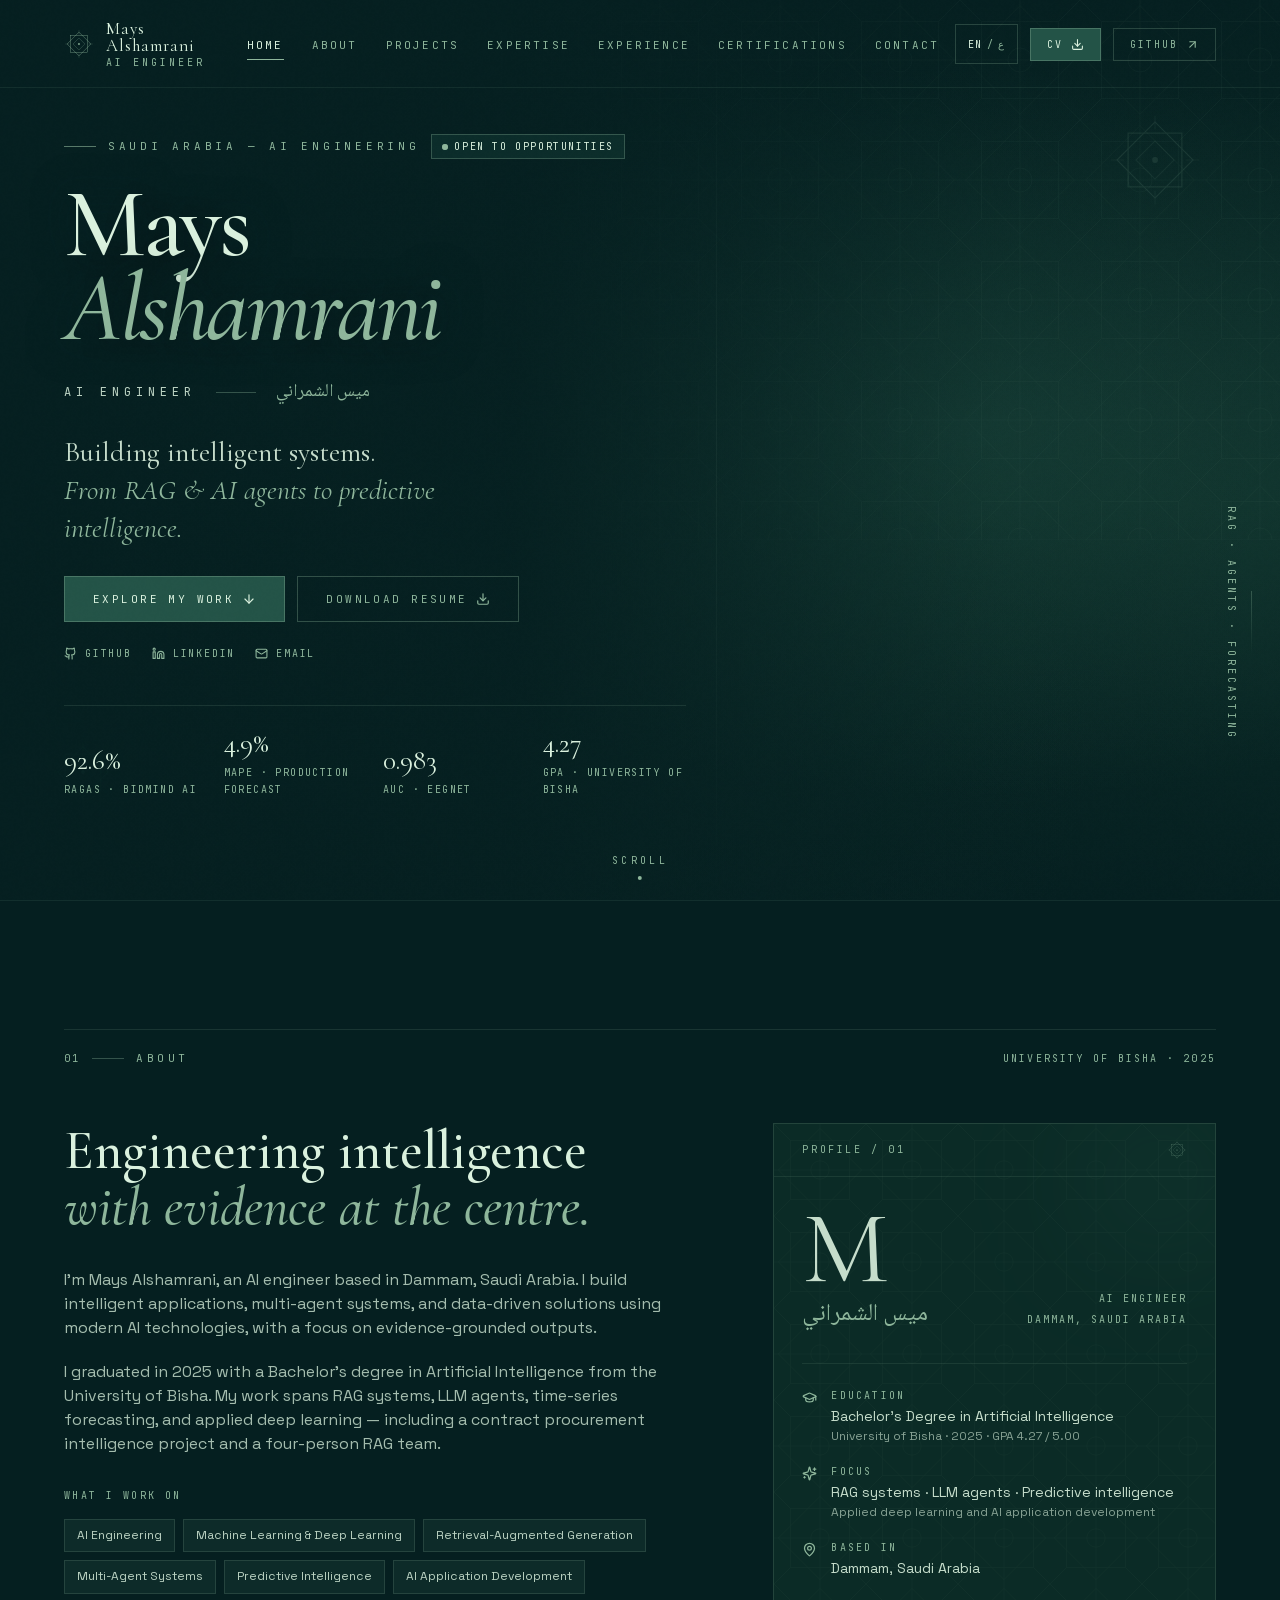
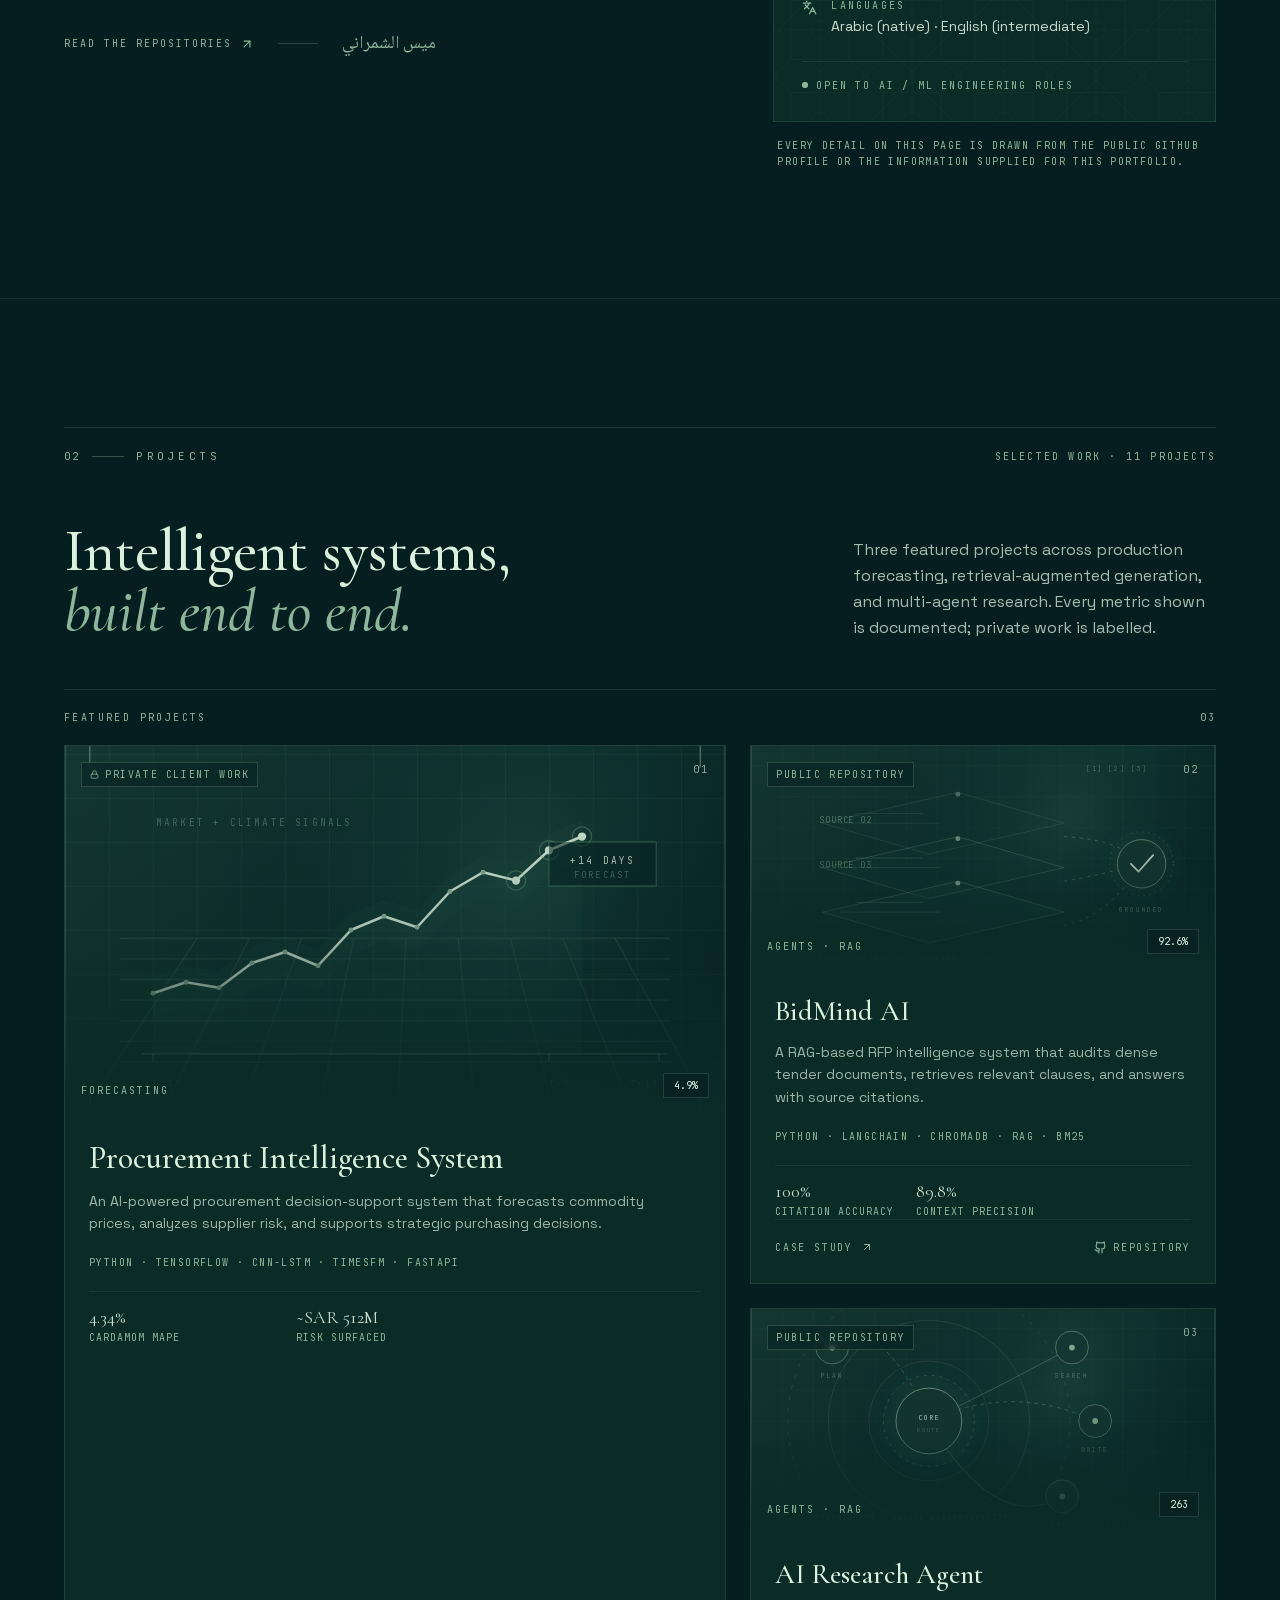
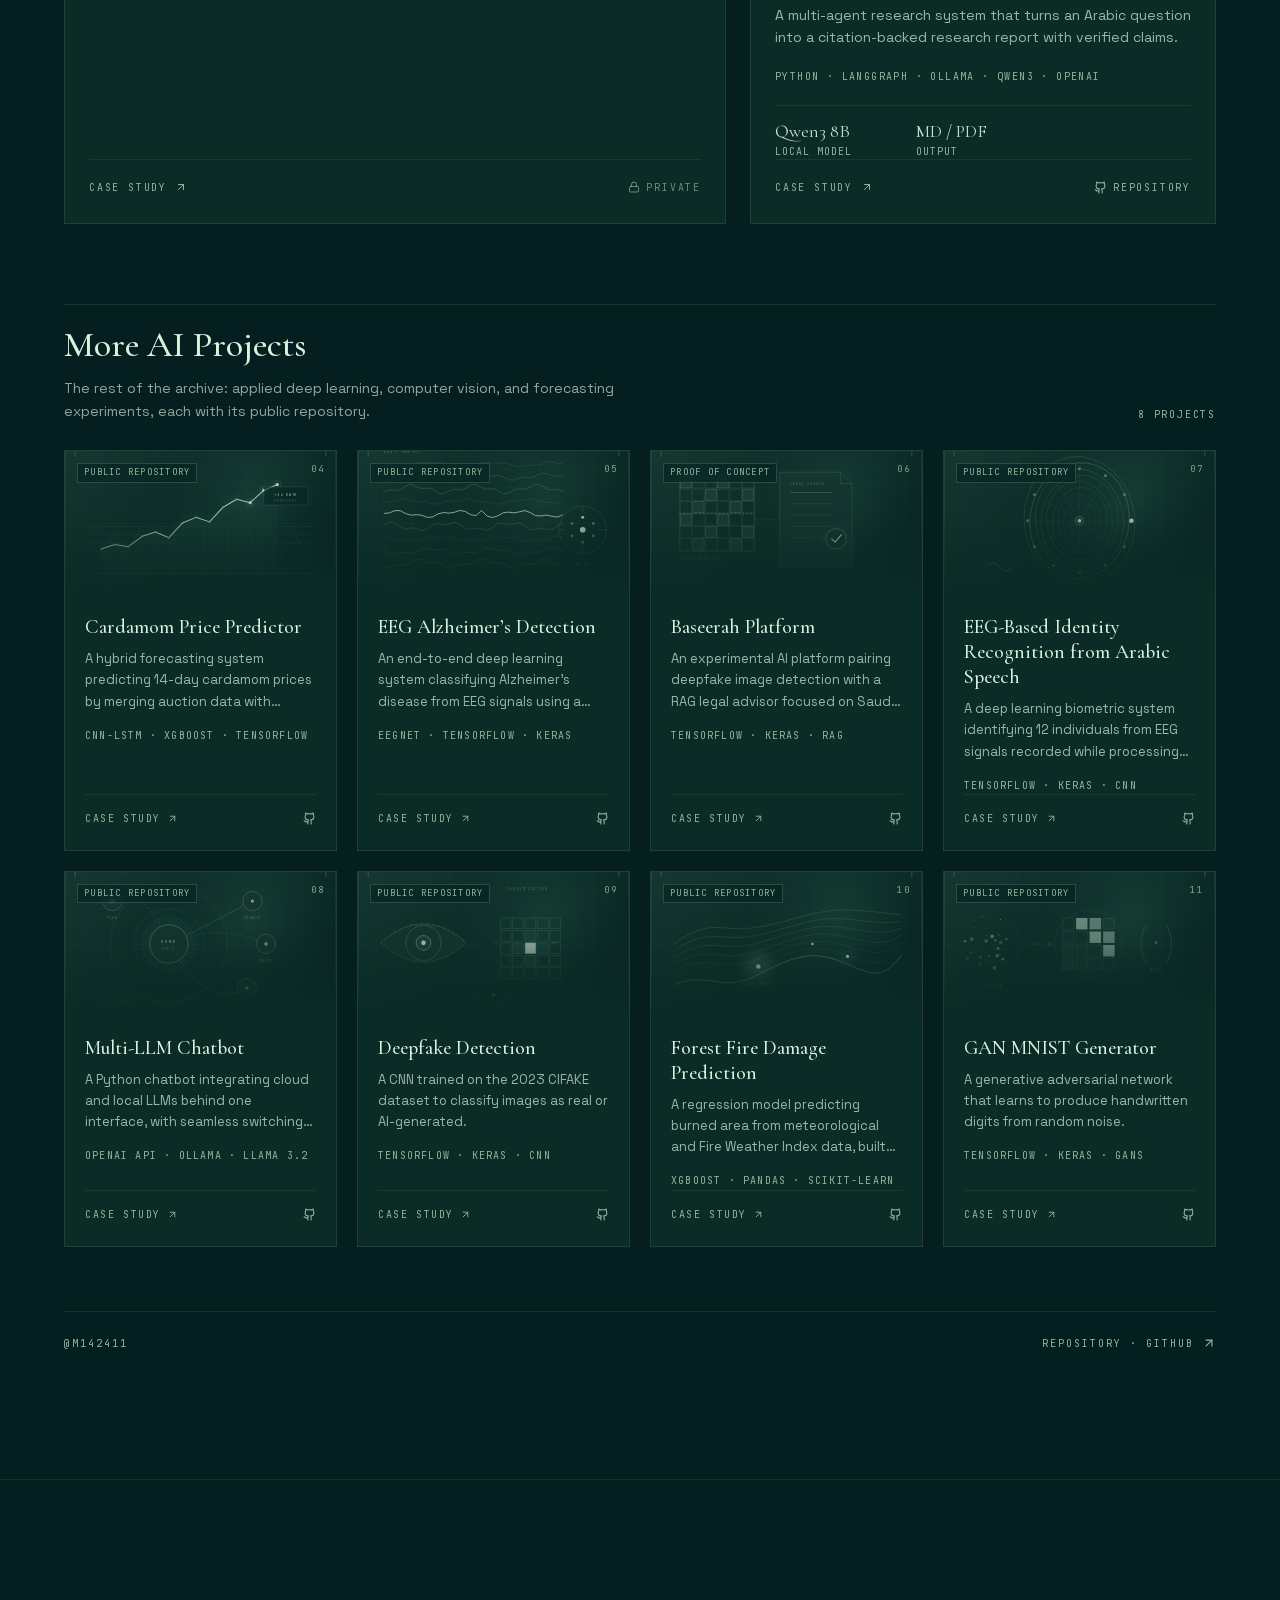
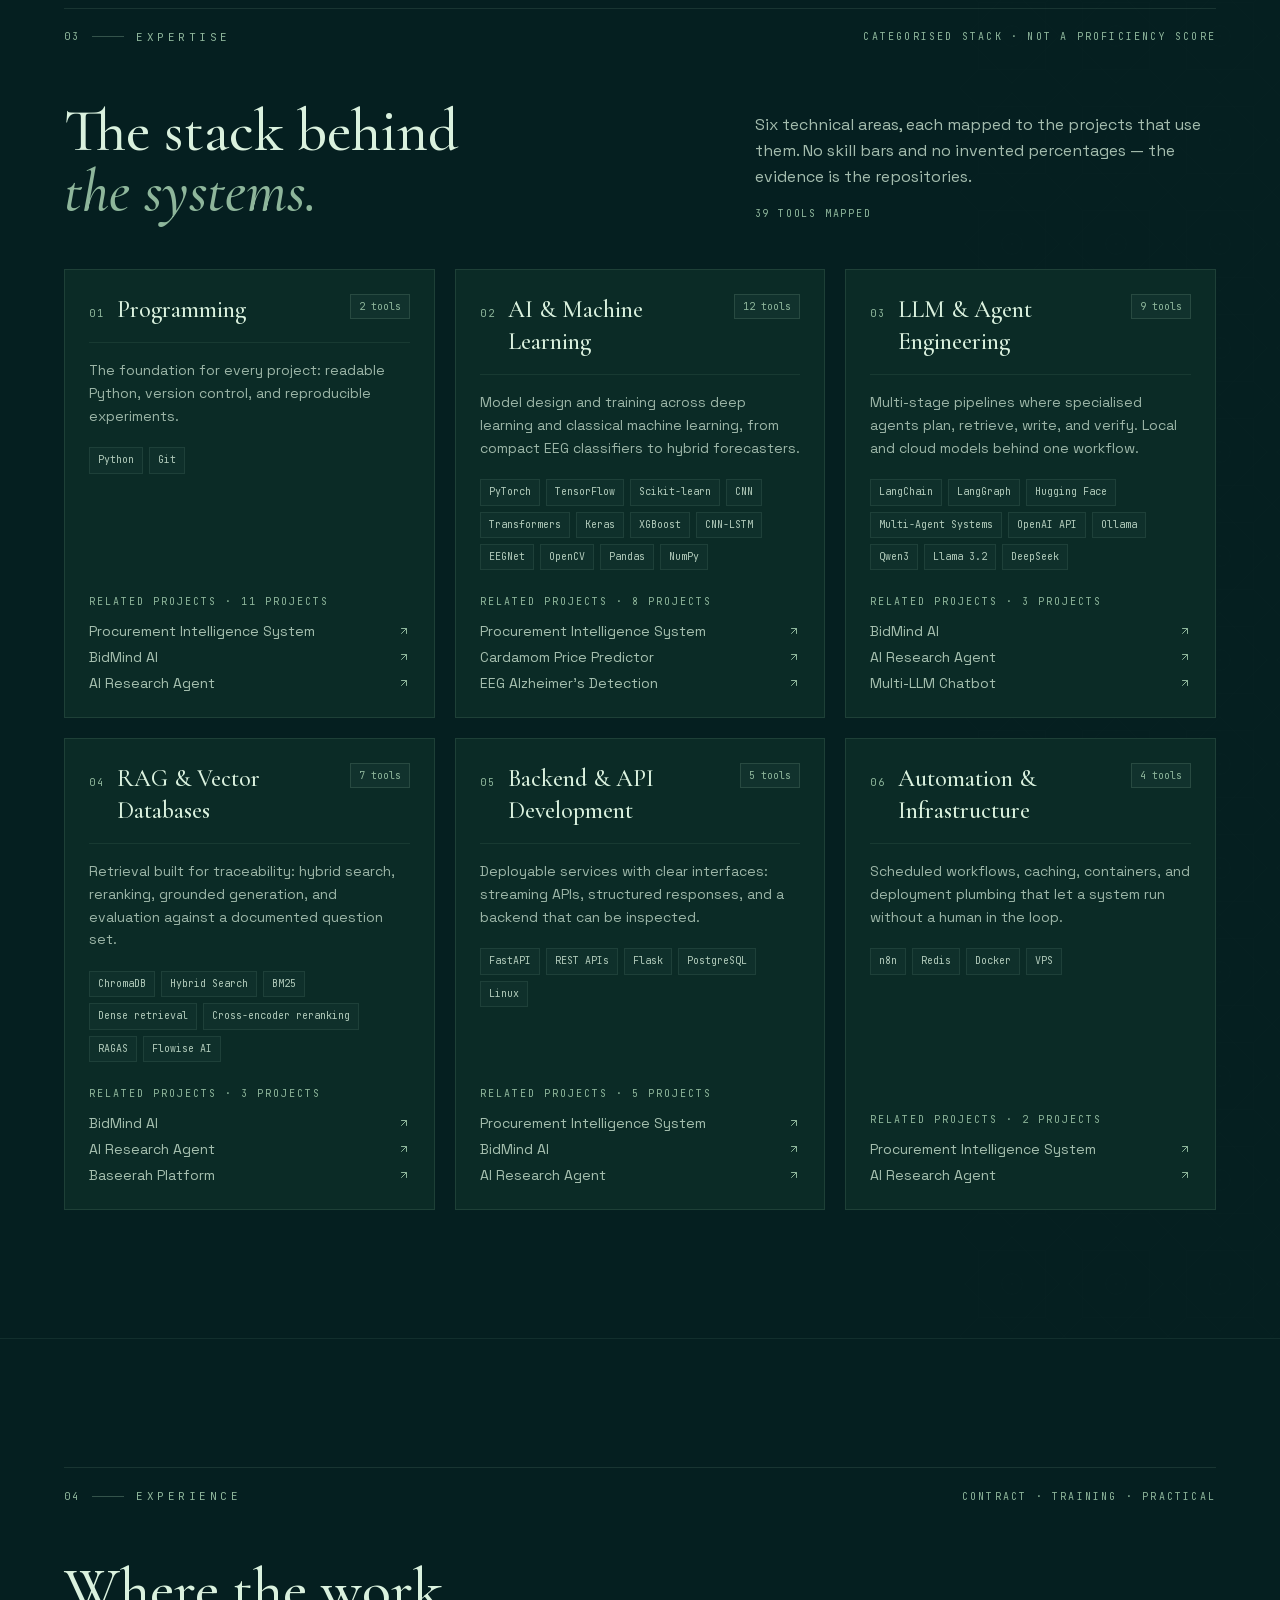
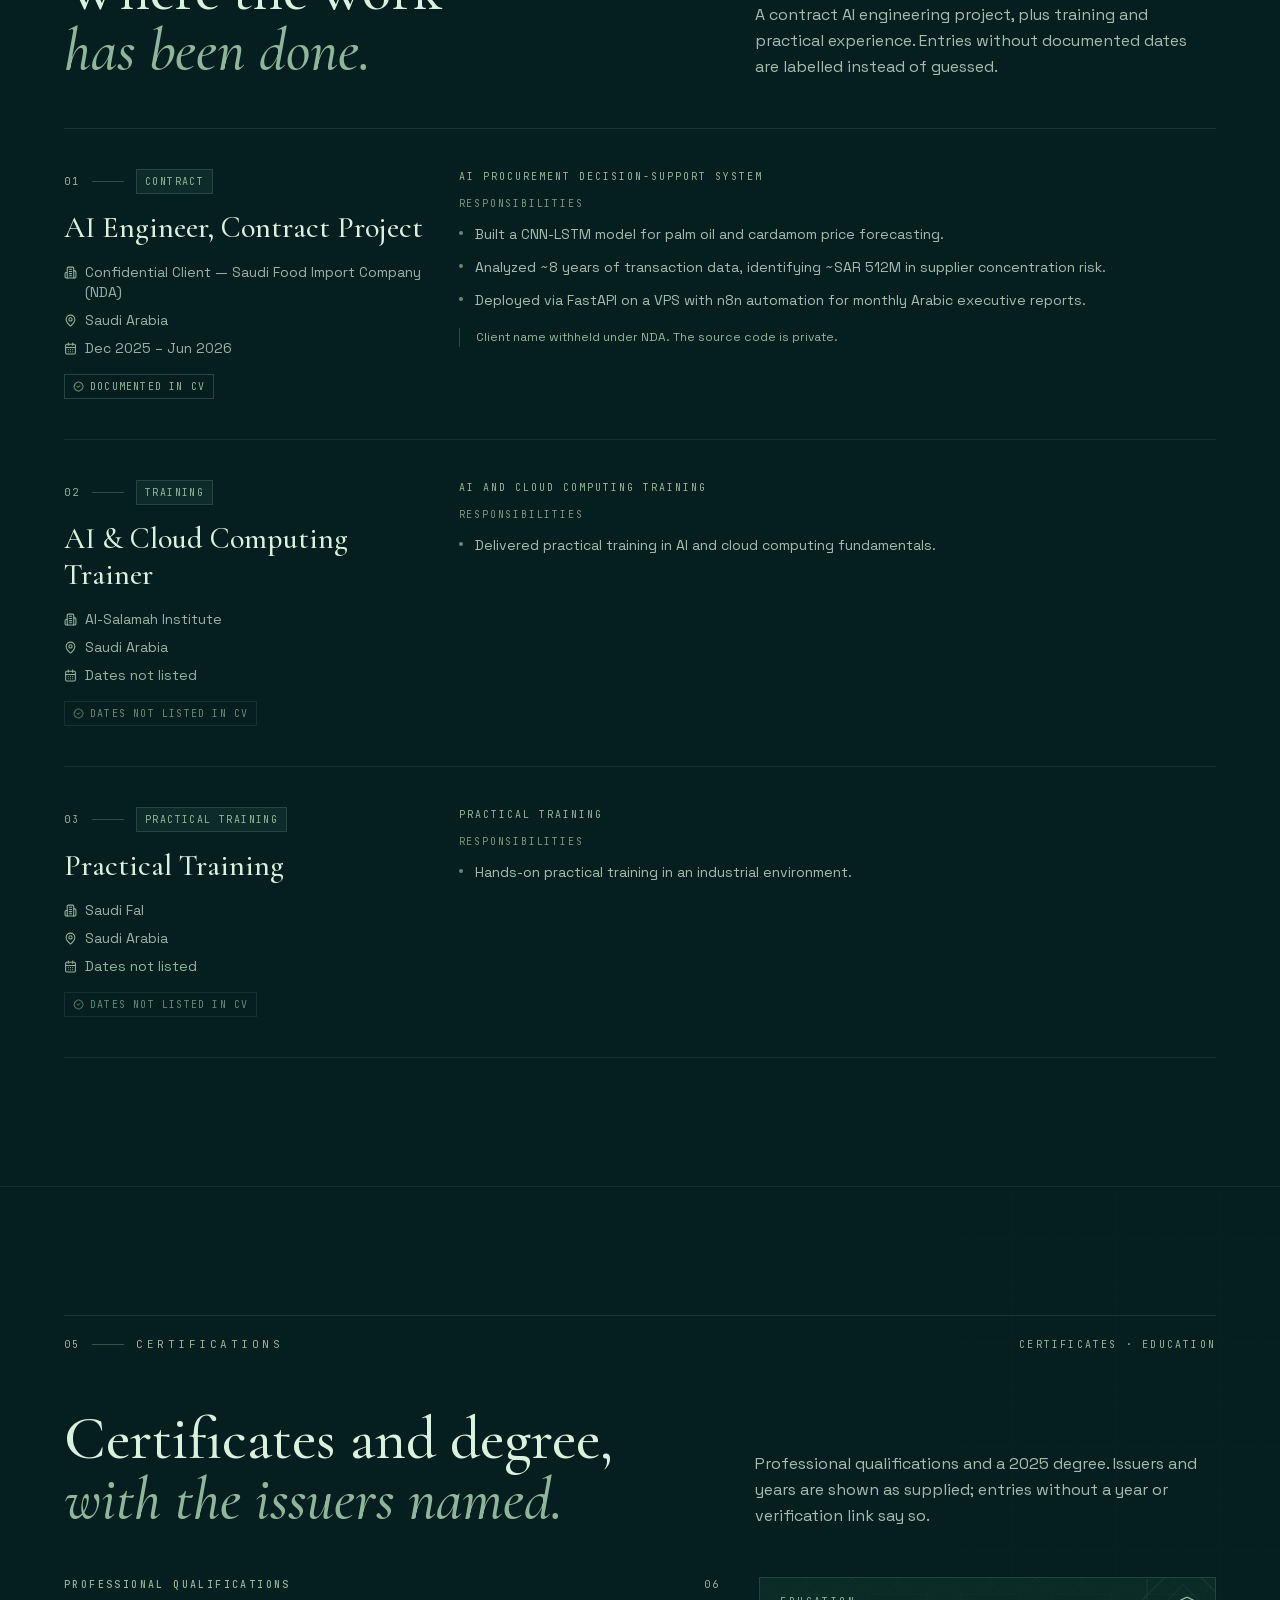
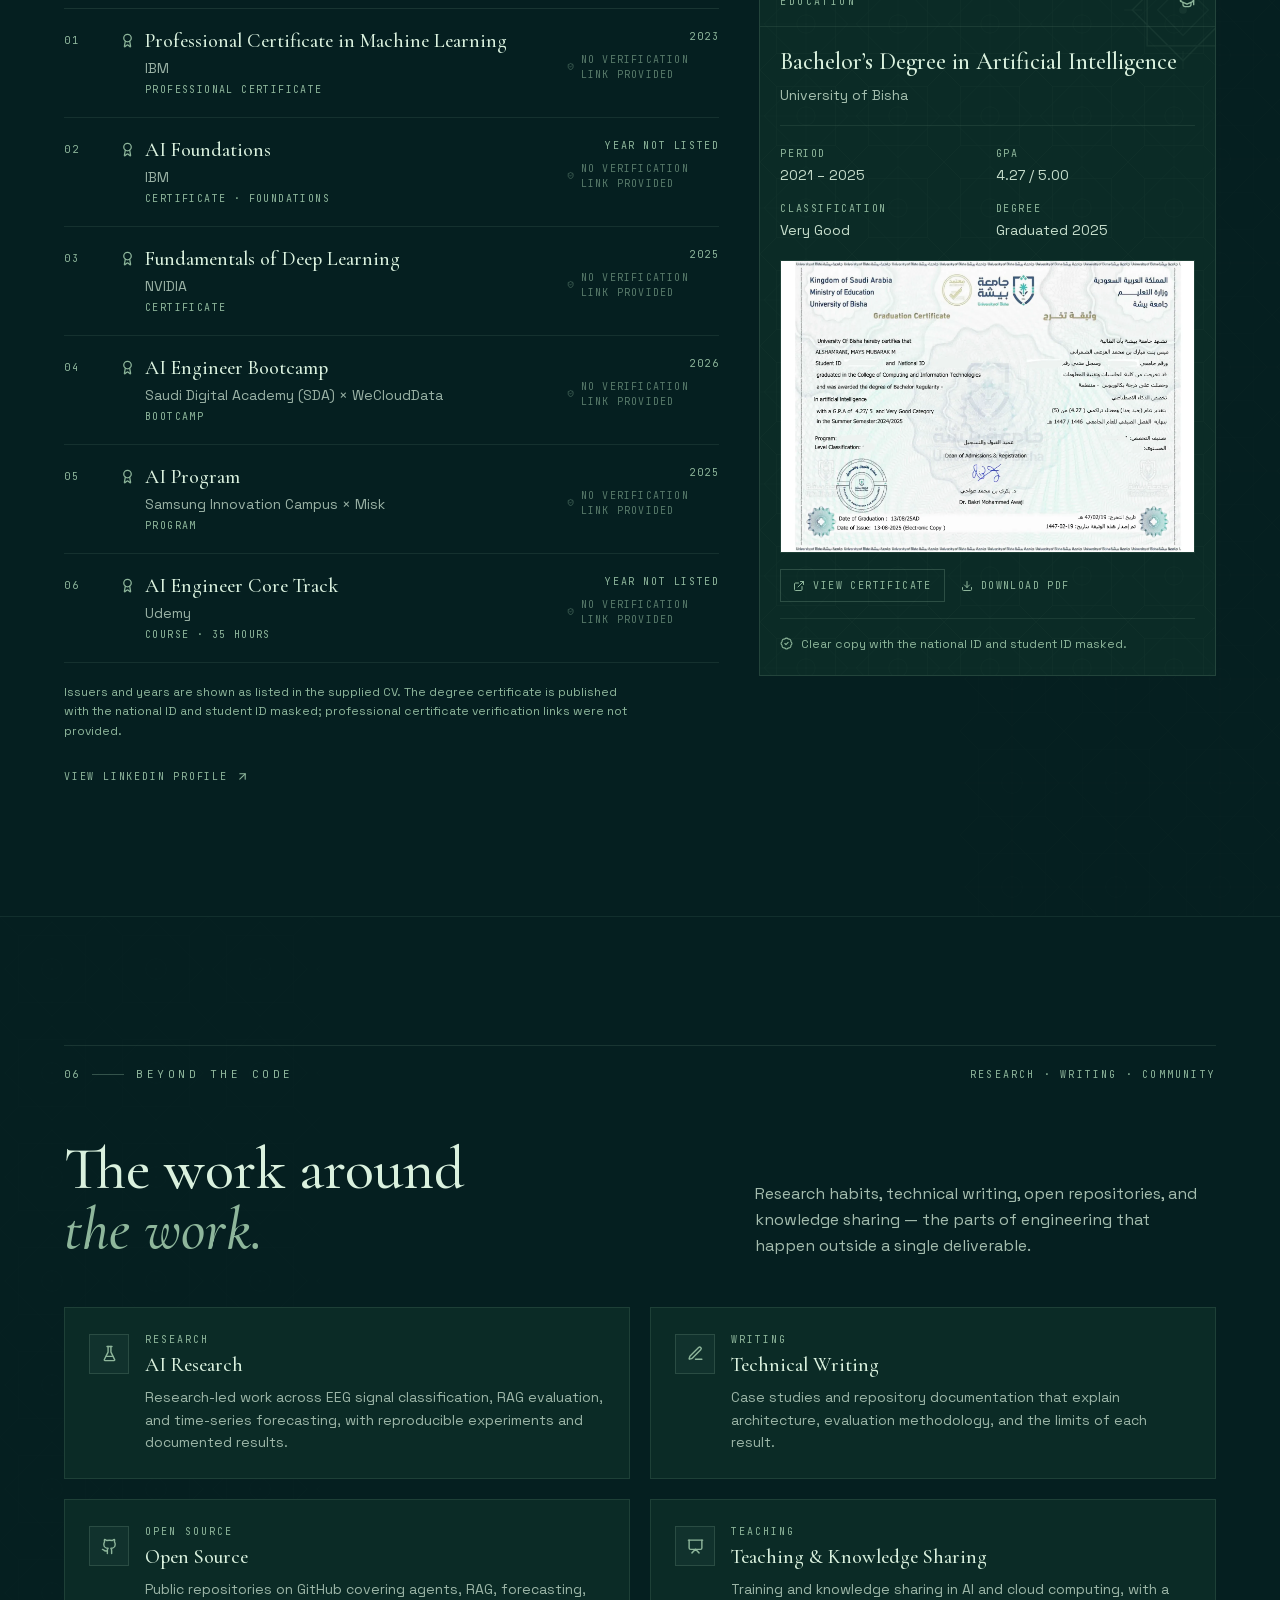
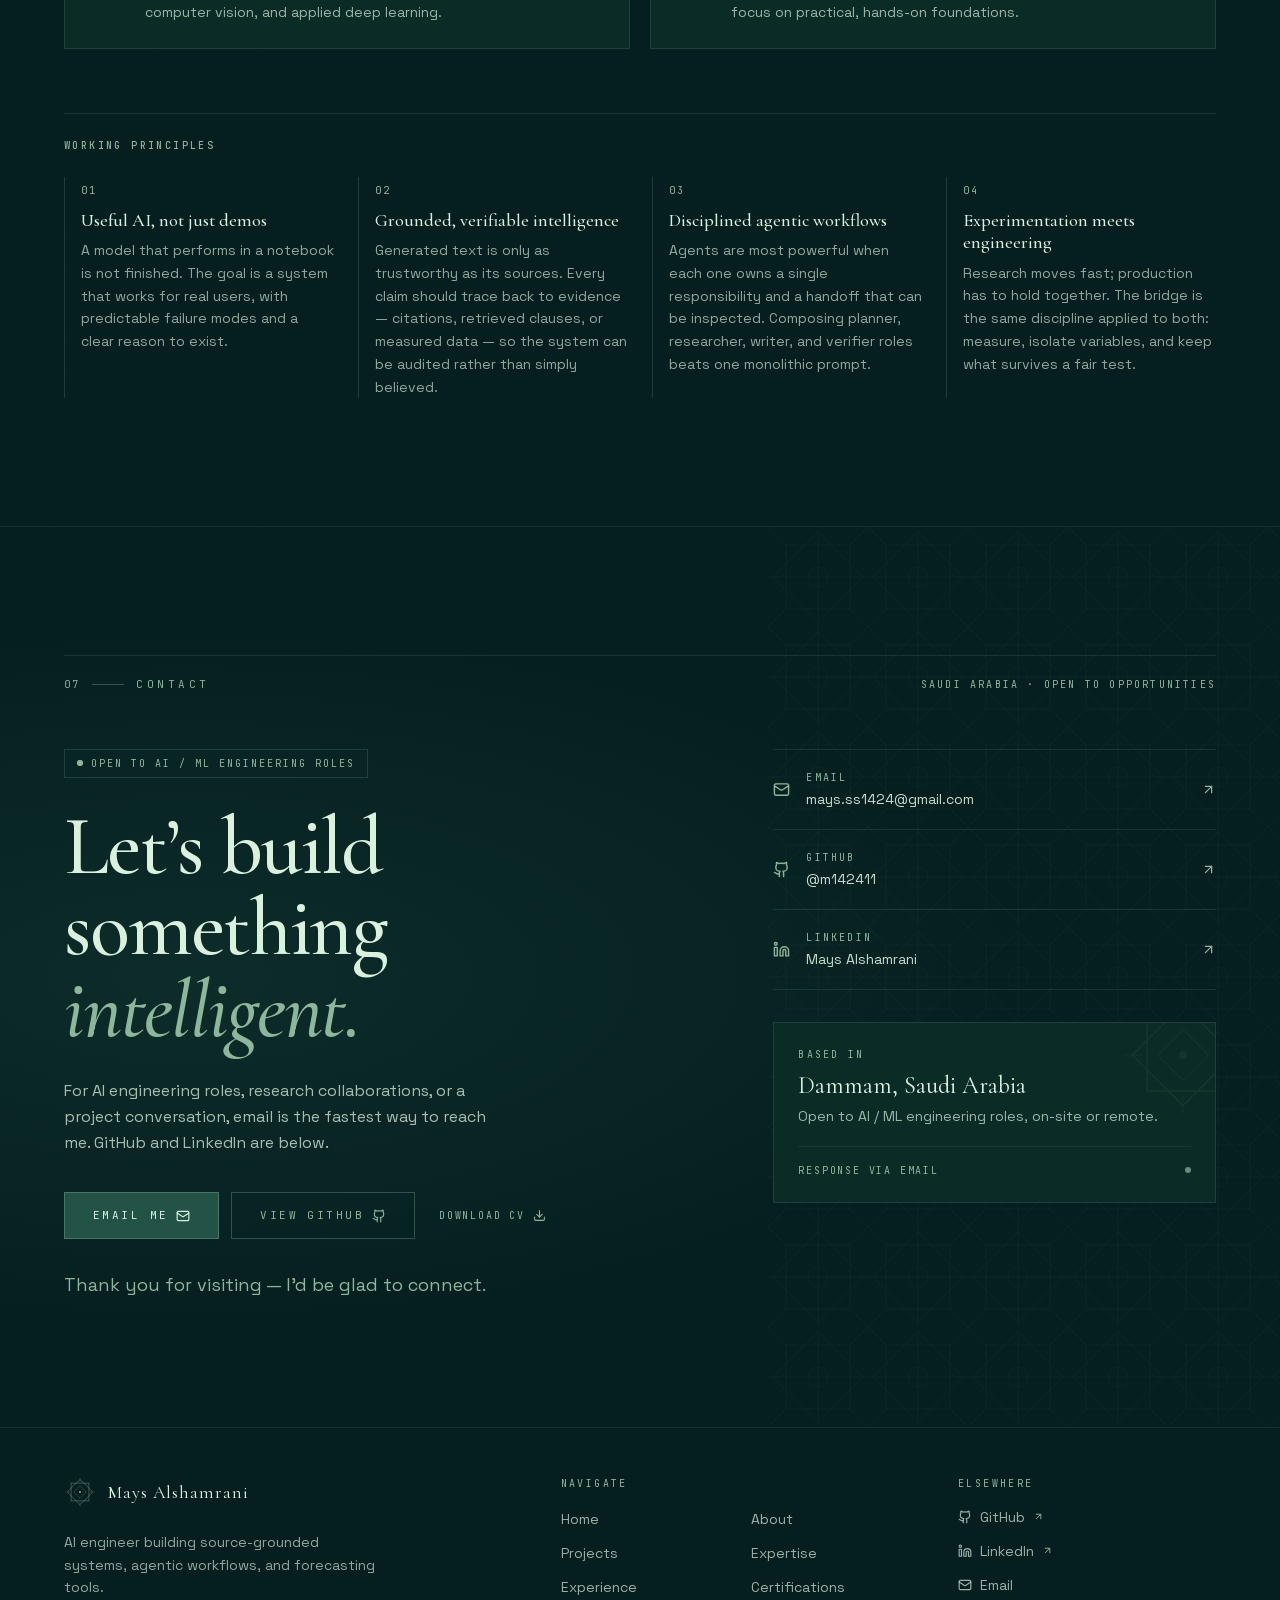
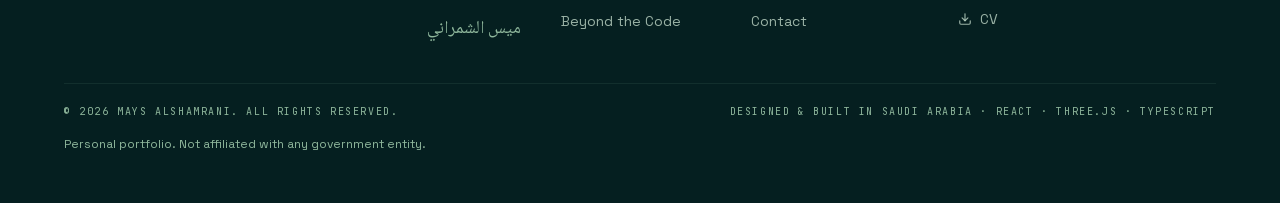
==== commit 188a5f71: "Deploy redesigned bilingual portfolio" ====
--- a/index.html
+++ b/index.html
@@ -9,7 +9,7 @@
     <title>Mays Alshamrani | AI Engineer</title>
     <meta
       name="description"
-      content="Bilingual portfolio of Mays Alshamrani, an AI engineer building source-grounded RAG systems, multi-agent workflows, time-series forecasting, and applied deep learning."
+      content="AI engineer in Dammam building RAG systems, LLM agents, and forecasting tools. Explore verified projects, case studies, and experience."
     />
     <meta name="author" content="Mays Alshamrani" />
     <meta name="robots" content="index, follow" />
@@ -23,7 +23,7 @@
     <meta property="og:title" content="Mays Alshamrani | AI Engineer" />
     <meta
       property="og:description"
-      content="AI engineering portfolio: multi-agent research, RAG systems, time-series forecasting, and applied deep learning. Available in English and Arabic."
+      content="AI engineer in Dammam building RAG systems, LLM agents, and forecasting tools. Explore verified projects, case studies, and experience."
     />
     <meta property="og:image" content="https://m142411.github.io/og-image.jpg" />
     <meta property="og:image:type" content="image/jpeg" />
@@ -31,7 +31,7 @@
     <meta property="og:image:height" content="630" />
     <meta
       property="og:image:alt"
-      content="Mays Alshamrani, AI Engineer — crossed Saudi swords and a palm tree in a deep forest-green scene."
+      content="Mays Alshamrani, AI Engineer — crossed Saudi swords and a palm tree on a deep forest-green background."
     />
     <meta property="og:locale" content="en_US" />
     <meta property="og:locale:alternate" content="ar_SA" />
@@ -40,12 +40,12 @@
     <meta name="twitter:title" content="Mays Alshamrani | AI Engineer" />
     <meta
       name="twitter:description"
-      content="AI engineering portfolio: multi-agent research, RAG systems, time-series forecasting, and applied deep learning. Available in English and Arabic."
+      content="AI engineer in Dammam building RAG systems, LLM agents, and forecasting tools. Explore verified projects, case studies, and experience."
     />
     <meta name="twitter:image" content="https://m142411.github.io/og-image.jpg" />
     <meta
       name="twitter:image:alt"
-      content="Mays Alshamrani, AI Engineer — crossed swords and palm emblem on a deep forest background."
+      content="Mays Alshamrani, AI Engineer — crossed Saudi swords and a palm tree on a deep forest-green background."
     />
 
     <link rel="preload" href="/fonts/space-grotesk-normal-300-latin-a57c9413.woff2" as="font" type="font/woff2" crossorigin />
@@ -59,7 +59,7 @@
         "name": "Mays Alshamrani",
         "alternateName": "ميس الشمراني",
         "jobTitle": "AI Engineer",
-        "description": "AI engineer building source-grounded intelligent systems, LLM agents, RAG applications, and forecasting tools.",
+        "description": "AI engineer building source-grounded intelligent systems, LLM agents, RAG applications, and procurement forecasting tools.",
         "email": "mailto:mays.ss1424@gmail.com",
         "url": "https://m142411.github.io/",
         "sameAs": [
@@ -83,8 +83,17 @@
           "Multi-Agent Systems",
           "Time-Series Forecasting",
           "Deep Learning",
-          "Computer Vision"
+          "Computer Vision",
+          "Procurement Analytics"
         ],
+        "hasOccupation": {
+          "@type": "Occupation",
+          "name": "AI Engineer",
+          "occupationLocation": {
+            "@type": "Country",
+            "name": "Saudi Arabia"
+          }
+        },
         "hasCredential": [
           {
             "@type": "EducationalOccupationalCredential",
@@ -99,6 +108,12 @@
             "@type": "EducationalOccupationalCredential",
             "name": "Professional Certificate in Machine Learning",
             "credentialCategory": "Professional certificate",
+            "recognizedBy": { "@type": "Organization", "name": "IBM" }
+          },
+          {
+            "@type": "EducationalOccupationalCredential",
+            "name": "AI Foundations",
+            "credentialCategory": "Certificate",
             "recognizedBy": { "@type": "Organization", "name": "IBM" }
           },
           {
@@ -150,8 +165,8 @@
         }
       })();
     </script>
-    <script type="module" crossorigin src="/assets/index-Bd9copDf.js"></script>
-    <link rel="stylesheet" crossorigin href="/assets/index-Cpo7E0wg.css">
+    <script type="module" crossorigin src="/assets/index-B4DtDax8.js"></script>
+    <link rel="stylesheet" crossorigin href="/assets/index-BHOkF0SD.css">
       <link rel="canonical" href="https://m142411.github.io/" />
     <link rel="alternate" hreflang="en" href="https://m142411.github.io/" />
     <link rel="alternate" hreflang="ar" href="https://m142411.github.io/?lang=ar" />
@@ -161,18 +176,96 @@
   <body>
     <div id="root"></div>
     <noscript>
-      <div style="min-height: 100vh; display: grid; place-items: center; background: #051f20; color: #daf1de; font-family: Georgia, serif; padding: 2rem; text-align: center">
-        <div>
-          <p style="font-family: monospace; font-size: 11px; letter-spacing: 0.3em; color: #8eb69b">MAYS ALSHAMRANI</p>
-          <h1 style="font-size: 2.5rem; font-weight: 500; margin: 1rem 0">AI Engineer</h1>
-          <p style="color: #8eb69b; max-width: 32rem">
-            This portfolio uses JavaScript for its interactive 3D experience. Please enable JavaScript, or
-            visit <a href="https://github.com/m142411" style="color: #daf1de">github.com/m142411</a>.
-          </p>
-          <p lang="ar" dir="rtl" style="color: #8eb69b; max-width: 32rem; margin-top: 1.5rem">
-            هذا البورتفوليو يحتاج JavaScript عشان تجربة ثلاثية الأبعاد. فعّل JavaScript أو افتح
-            <a href="https://github.com/m142411" style="color: #daf1de">github.com/m142411</a>.
-          </p>
+      <div style="min-height: 100vh; background: #051f20; color: #daf1de; font-family: Georgia, 'Times New Roman', serif; padding: 3rem 1.5rem">
+        <div style="max-width: 56rem; margin: 0 auto">
+          <p style="font-family: monospace; font-size: 11px; letter-spacing: 0.3em; color: #8eb69b">MAYS ALSHAMRANI · AI ENGINEER</p>
+          <h1 style="font-size: 2.75rem; font-weight: 500; margin: 1rem 0 0.5rem; line-height: 1.05">Mays Alshamrani</h1>
+          <p style="font-family: monospace; font-size: 11px; letter-spacing: 0.18em; color: #8eb69b; text-transform: uppercase">AI Engineer · Dammam, Saudi Arabia · Open to opportunities</p>
+          <p style="color: #daf1de; max-width: 42rem; line-height: 1.7; margin-top: 1.25rem">
+            I build intelligent applications, multi-agent systems, and data-driven solutions using modern AI
+            technologies, with a focus on evidence-grounded outputs. This portfolio normally runs an interactive
+            3D experience; the static summary below contains the same verified information.
+          </p>
+
+          <p style="margin-top: 1.5rem; font-family: monospace; font-size: 11px; letter-spacing: 0.16em">
+            <a href="mailto:mays.ss1424@gmail.com" style="color: #daf1de">Email</a> ·
+            <a href="https://github.com/m142411" style="color: #daf1de">GitHub</a> ·
+            <a href="https://www.linkedin.com/in/mays-alshamrani-885238255" style="color: #daf1de">LinkedIn</a> ·
+            <a href="/mays-alshamrani-cv.pdf" style="color: #daf1de">Download CV</a> ·
+            <a href="?lang=ar" style="color: #daf1de">العربية</a>
+          </p>
+
+          <h2 style="font-size: 1.5rem; font-weight: 500; margin: 2.5rem 0 0.75rem; border-top: 1px solid #235347; padding-top: 1.5rem">Featured projects</h2>
+          <ul style="list-style: none; padding: 0; margin: 0; line-height: 1.7">
+            <li style="margin-bottom: 1rem">
+              <strong style="color: #daf1de">Procurement Intelligence System</strong> — CNN-LSTM and TimesFM
+              forecasting for palm oil and cardamom, with 4.9% and 4.34% MAPE, supplier-risk analysis, and
+              automated Arabic executive reports. Private client work.
+            </li>
+            <li style="margin-bottom: 1rem">
+              <strong style="color: #daf1de">BidMind AI</strong> — RAG-based RFP intelligence with hybrid search,
+              cross-encoder reranking, cited answers, and 92.6% RAGAS overall.
+              <a href="https://github.com/rami-work/RFP_BidMind" style="color: #8eb69b">Repository</a>.
+            </li>
+            <li style="margin-bottom: 1rem">
+              <strong style="color: #daf1de">AI Research Agent</strong> — multi-agent research workflow with
+              planner, researcher, writer, and verifier roles, local Qwen3 8B support, and 263 automated tests.
+              <a href="https://github.com/m142411/AI-Research-Agent" style="color: #8eb69b">Repository</a>.
+            </li>
+          </ul>
+
+          <h2 style="font-size: 1.5rem; font-weight: 500; margin: 2.5rem 0 0.75rem; border-top: 1px solid #235347; padding-top: 1.5rem">Technical expertise</h2>
+          <p style="line-height: 1.7; color: #8eb69b">
+            Programming: Python, Git. AI &amp; ML: PyTorch, TensorFlow, Keras, scikit-learn, XGBoost, CNN-LSTM,
+            EEGNet. LLM &amp; agents: LangChain, LangGraph, OpenAI API, Ollama, Qwen3, Llama 3.2, DeepSeek.
+            RAG: ChromaDB, BM25, hybrid search, cross-encoder reranking, RAGAS. Backend: FastAPI, Flask, REST
+            APIs, PostgreSQL, Linux. Infrastructure: n8n, Redis, Docker, VPS.
+          </p>
+
+          <h2 style="font-size: 1.5rem; font-weight: 500; margin: 2.5rem 0 0.75rem; border-top: 1px solid #235347; padding-top: 1.5rem">Experience</h2>
+          <p style="line-height: 1.7">
+            <strong style="color: #daf1de">AI Engineer, Contract Project</strong> — confidential Saudi food
+            import company (NDA), Dec 2025 – Jun 2026. Built procurement forecasting, analysed roughly eight
+            years of transactions, and deployed FastAPI with n8n reporting.
+          </p>
+          <p style="line-height: 1.7; color: #8eb69b">
+            Additional training and practical experience: AI &amp; cloud computing training at Al-Salamah
+            Institute; practical training at Saudi Fal. Dates are not listed in the CV.
+          </p>
+
+          <h2 style="font-size: 1.5rem; font-weight: 500; margin: 2.5rem 0 0.75rem; border-top: 1px solid #235347; padding-top: 1.5rem">Certifications &amp; education</h2>
+          <p style="line-height: 1.7">
+            Bachelor&rsquo;s Degree in Artificial Intelligence, University of Bisha, 2025 — GPA 4.27/5.00, Very
+            Good. Certifications: IBM Professional Certificate in Machine Learning; IBM AI Foundations; NVIDIA
+            Fundamentals of Deep Learning; Saudi Digital Academy &times; WeCloudData AI Engineer Bootcamp;
+            Samsung Innovation Campus &times; Misk AI Program; Udemy AI Engineer Core Track.
+          </p>
+
+          <div lang="ar" dir="rtl" style="margin-top: 3rem; border-top: 1px solid #235347; padding-top: 2rem; font-family: 'Noto Naskh Arabic', Georgia, serif">
+            <p style="font-family: monospace; font-size: 11px; letter-spacing: 0.2em; color: #8eb69b">ميس الشمراني · مهندسة ذكاء اصطناعي</p>
+            <h2 style="font-size: 2rem; font-weight: 500; margin: 0.75rem 0">ميس الشمراني</h2>
+            <p style="line-height: 1.9">
+              مهندسة ذكاء اصطناعي من الدمام، أبني تطبيقات ذكية وأنظمة متعددة الوكلاء وحلول مبنية على البيانات.
+              أعمل على أنظمة RAG ووكلاء LLM والتنبؤ بالسلاسل الزمنية والتعلّم العميق التطبيقي، وكل مخرج عندي
+              لازم يكون له دليل.
+            </p>
+            <p style="line-height: 1.9; color: #8eb69b">
+              مشاريع مختارة: ذكاء المشتريات (تنبؤ بـ CNN-LSTM وTimesFM)، BidMind AI (RAG للمناقصات بدقة RAGAS
+              92.6%)، ووكيل البحث الذكي (LangGraph و263 اختبار).
+            </p>
+            <p style="line-height: 1.9">
+              الخبرة: مهندسة ذكاء اصطناعي في مشروع تعاقدي لشركة سعودية تستورد أغذية (ديسمبر 2025 – يونيو 2026)،
+              مع تدريب في الذكاء الاصطناعي والحوسبة السحابية وتدريب عملي في بيئة صناعية. التواريخ غير المذكورة
+              في السيرة الذاتية مكتوب عليها ذلك.
+            </p>
+            <p style="line-height: 1.9; color: #8eb69b">
+              بكالوريوس الذكاء الاصطناعي من جامعة بيشة 2025، بمعدل 4.27 من 5.00. للتواصل:
+              <a href="mailto:mays.ss1424@gmail.com" style="color: #daf1de">mays.ss1424@gmail.com</a> ·
+              <a href="https://github.com/m142411" style="color: #daf1de">GitHub</a> ·
+              <a href="https://www.linkedin.com/in/mays-alshamrani-885238255" style="color: #daf1de">LinkedIn</a> ·
+              <a href="/mays-alshamrani-cv.pdf" style="color: #daf1de">السيرة الذاتية</a>
+            </p>
+          </div>
         </div>
       </div>
     </noscript>
--- a/assets/index-BHOkF0SD.css
+++ b/assets/index-BHOkF0SD.css
@@ -0,0 +1 @@
+*,:before,:after{--tw-border-spacing-x: 0;--tw-border-spacing-y: 0;--tw-translate-x: 0;--tw-translate-y: 0;--tw-rotate: 0;--tw-skew-x: 0;--tw-skew-y: 0;--tw-scale-x: 1;--tw-scale-y: 1;--tw-pan-x: ;--tw-pan-y: ;--tw-pinch-zoom: ;--tw-scroll-snap-strictness: proximity;--tw-gradient-from-position: ;--tw-gradient-via-position: ;--tw-gradient-to-position: ;--tw-ordinal: ;--tw-slashed-zero: ;--tw-numeric-figure: ;--tw-numeric-spacing: ;--tw-numeric-fraction: ;--tw-ring-inset: ;--tw-ring-offset-width: 0px;--tw-ring-offset-color: #fff;--tw-ring-color: rgb(59 130 246 / .5);--tw-ring-offset-shadow: 0 0 #0000;--tw-ring-shadow: 0 0 #0000;--tw-shadow: 0 0 #0000;--tw-shadow-colored: 0 0 #0000;--tw-blur: ;--tw-brightness: ;--tw-contrast: ;--tw-grayscale: ;--tw-hue-rotate: ;--tw-invert: ;--tw-saturate: ;--tw-sepia: ;--tw-drop-shadow: ;--tw-backdrop-blur: ;--tw-backdrop-brightness: ;--tw-backdrop-contrast: ;--tw-backdrop-grayscale: ;--tw-backdrop-hue-rotate: ;--tw-backdrop-invert: ;--tw-backdrop-opacity: ;--tw-backdrop-saturate: ;--tw-backdrop-sepia: ;--tw-contain-size: ;--tw-contain-layout: ;--tw-contain-paint: ;--tw-contain-style: }::backdrop{--tw-border-spacing-x: 0;--tw-border-spacing-y: 0;--tw-translate-x: 0;--tw-translate-y: 0;--tw-rotate: 0;--tw-skew-x: 0;--tw-skew-y: 0;--tw-scale-x: 1;--tw-scale-y: 1;--tw-pan-x: ;--tw-pan-y: ;--tw-pinch-zoom: ;--tw-scroll-snap-strictness: proximity;--tw-gradient-from-position: ;--tw-gradient-via-position: ;--tw-gradient-to-position: ;--tw-ordinal: ;--tw-slashed-zero: ;--tw-numeric-figure: ;--tw-numeric-spacing: ;--tw-numeric-fraction: ;--tw-ring-inset: ;--tw-ring-offset-width: 0px;--tw-ring-offset-color: #fff;--tw-ring-color: rgb(59 130 246 / .5);--tw-ring-offset-shadow: 0 0 #0000;--tw-ring-shadow: 0 0 #0000;--tw-shadow: 0 0 #0000;--tw-shadow-colored: 0 0 #0000;--tw-blur: ;--tw-brightness: ;--tw-contrast: ;--tw-grayscale: ;--tw-hue-rotate: ;--tw-invert: ;--tw-saturate: ;--tw-sepia: ;--tw-drop-shadow: ;--tw-backdrop-blur: ;--tw-backdrop-brightness: ;--tw-backdrop-contrast: ;--tw-backdrop-grayscale: ;--tw-backdrop-hue-rotate: ;--tw-backdrop-invert: ;--tw-backdrop-opacity: ;--tw-backdrop-saturate: ;--tw-backdrop-sepia: ;--tw-contain-size: ;--tw-contain-layout: ;--tw-contain-paint: ;--tw-contain-style: }*,:before,:after{box-sizing:border-box;border-width:0;border-style:solid;border-color:#e5e7eb}:before,:after{--tw-content: ""}html,:host{line-height:1.5;-webkit-text-size-adjust:100%;-moz-tab-size:4;-o-tab-size:4;tab-size:4;font-family:Space Grotesk,system-ui,sans-serif;font-feature-settings:normal;font-variation-settings:normal;-webkit-tap-highlight-color:transparent}body{margin:0;line-height:inherit}hr{height:0;color:inherit;border-top-width:1px}abbr:where([title]){-webkit-text-decoration:underline dotted;text-decoration:underline dotted}h1,h2,h3,h4,h5,h6{font-size:inherit;font-weight:inherit}a{color:inherit;text-decoration:inherit}b,strong{font-weight:bolder}code,kbd,samp,pre{font-family:JetBrains Mono,monospace;font-feature-settings:normal;font-variation-settings:normal;font-size:1em}small{font-size:80%}sub,sup{font-size:75%;line-height:0;position:relative;vertical-align:baseline}sub{bottom:-.25em}sup{top:-.5em}table{text-indent:0;border-color:inherit;border-collapse:collapse}button,input,optgroup,select,textarea{font-family:inherit;font-feature-settings:inherit;font-variation-settings:inherit;font-size:100%;font-weight:inherit;line-height:inherit;letter-spacing:inherit;color:inherit;margin:0;padding:0}button,select{text-transform:none}button,input:where([type=button]),input:where([type=reset]),input:where([type=submit]){-webkit-appearance:button;background-color:transparent;background-image:none}:-moz-focusring{outline:auto}:-moz-ui-invalid{box-shadow:none}progress{vertical-align:baseline}::-webkit-inner-spin-button,::-webkit-outer-spin-button{height:auto}[type=search]{-webkit-appearance:textfield;outline-offset:-2px}::-webkit-search-decoration{-webkit-appearance:none}::-webkit-file-upload-button{-webkit-appearance:button;font:inherit}summary{display:list-item}blockquote,dl,dd,h1,h2,h3,h4,h5,h6,hr,figure,p,pre{margin:0}fieldset{margin:0;padding:0}legend{padding:0}ol,ul,menu{list-style:none;margin:0;padding:0}dialog{padding:0}textarea{resize:vertical}input::-moz-placeholder,textarea::-moz-placeholder{opacity:1;color:#9ca3af}input::placeholder,textarea::placeholder{opacity:1;color:#9ca3af}button,[role=button]{cursor:pointer}:disabled{cursor:default}img,svg,video,canvas,audio,iframe,embed,object{display:block;vertical-align:middle}img,video{max-width:100%;height:auto}[hidden]:where(:not([hidden=until-found])){display:none}:root{--forest-deep: #051f20;--forest-dark: #0b2b26;--forest-mid: #163832;--forest-emerald: #235347;--forest-sage: #8eb69b;--forest-mint: #daf1de;color-scheme:dark}html{scroll-behavior:smooth;scroll-padding-top:6rem;-webkit-text-size-adjust:100%}body{--tw-bg-opacity: 1;background-color:rgb(5 31 32 / var(--tw-bg-opacity, 1));--tw-text-opacity: 1;color:rgb(218 241 222 / var(--tw-text-opacity, 1));-webkit-font-smoothing:antialiased;-moz-osx-font-smoothing:grayscale;font-family:Space Grotesk,system-ui,sans-serif;font-feature-settings:"ss01" 1,"ss02" 1;overflow-x:hidden}h1,h2,h3,h4{font-family:Cormorant Garamond,Times New Roman,serif;font-weight:500}::-moz-selection{background-color:#235347;color:#daf1de}::selection{background-color:#235347;color:#daf1de}:focus-visible{outline:2px solid #8eb69b;outline-offset:4px}[dir=rtl] body{font-family:Noto Naskh Arabic,Space Grotesk,system-ui,sans-serif}[dir=rtl] .font-display{font-family:Noto Naskh Arabic,Cormorant Garamond,serif}[dir=rtl] h1,[dir=rtl] h2,[dir=rtl] h3,[dir=rtl] h4,[dir=rtl] p,[dir=rtl] li,[dir=rtl] a,[dir=rtl] button,[dir=rtl] dt,[dir=rtl] dd{letter-spacing:normal}[dir=rtl] .font-mono,[dir=rtl] .eyebrow{font-family:JetBrains Mono,Noto Naskh Arabic,monospace;letter-spacing:.08em}[dir=rtl] .btn-primary,[dir=rtl] .btn-ghost,[dir=rtl] .nav-link{font-family:JetBrains Mono,Noto Naskh Arabic,monospace}[dir=rtl] .italic{font-style:normal}[dir=rtl] .hero-name{font-size:clamp(3.2rem,6.1vw,6rem);line-height:1.14;letter-spacing:-.01em}[dir=rtl] h1,[dir=rtl] h2{line-height:1.24}::-webkit-scrollbar{width:10px;height:10px}::-webkit-scrollbar-track{background:#051f20}::-webkit-scrollbar-thumb{background:#235347;border:2px solid #051f20}::-webkit-scrollbar-thumb:hover{background:#235347;box-shadow:inset 0 0 0 20px #daf1de1a}.container-shell{margin-left:auto;margin-right:auto;width:100%;max-width:1500px;padding-left:1.5rem;padding-right:1.5rem}@media(min-width:768px){.container-shell{padding-left:2.5rem;padding-right:2.5rem}}@media(min-width:1024px){.container-shell{padding-left:4rem;padding-right:4rem}}[dir=rtl] .eyebrow{font-family:JetBrains Mono,Noto Naskh Arabic,monospace;letter-spacing:.08em}.eyebrow{font-family:JetBrains Mono,monospace;font-size:10px;text-transform:uppercase;letter-spacing:.34em;--tw-text-opacity: 1;color:rgb(142 182 155 / var(--tw-text-opacity, 1))}@media(min-width:768px){.eyebrow{font-size:11px}}[dir=rtl] .btn-primary{font-family:JetBrains Mono,Noto Naskh Arabic,monospace;letter-spacing:.08em}.btn-primary{position:relative;display:inline-flex;align-items:center;justify-content:center;gap:.5rem;overflow:hidden;--tw-bg-opacity: 1;background-color:rgb(35 83 71 / var(--tw-bg-opacity, 1));padding:.875rem 1.75rem;font-family:JetBrains Mono,monospace;font-size:11px;text-transform:uppercase;letter-spacing:.22em;--tw-text-opacity: 1;color:rgb(218 241 222 / var(--tw-text-opacity, 1));transition-property:color,background-color,border-color,text-decoration-color,fill,stroke;transition-timing-function:cubic-bezier(.4,0,.2,1);transition-duration:.5s;border:1px solid rgba(142,182,155,.35)}.btn-primary:before{content:"";position:absolute;inset:0;background:linear-gradient(120deg,transparent 0%,rgba(218,241,222,.16) 45%,transparent 70%);transform:translate(-120%);transition:transform .9s cubic-bezier(.22,1,.36,1)}.btn-primary:hover:before{transform:translate(120%)}.btn-primary:hover{background:#235347;box-shadow:inset 0 0 0 100px #daf1de12}[dir=rtl] .btn-ghost{font-family:JetBrains Mono,Noto Naskh Arabic,monospace;letter-spacing:.08em}.btn-ghost{display:inline-flex;align-items:center;justify-content:center;gap:.5rem;padding:.875rem 1.75rem;font-family:JetBrains Mono,monospace;font-size:11px;text-transform:uppercase;letter-spacing:.22em;--tw-text-opacity: 1;color:rgb(142 182 155 / var(--tw-text-opacity, 1));transition-property:all;transition-timing-function:cubic-bezier(.4,0,.2,1);transition-duration:.5s;border:1px solid rgba(142,182,155,.32)}.btn-ghost:hover{background:#8eb69b14;color:#daf1de;border-color:#8eb69b99}.hero-atmosphere{background:radial-gradient(ellipse at 76% 48%,rgba(35,83,71,.42) 0%,transparent 55%),radial-gradient(ellipse at 18% 82%,rgba(22,56,50,.36) 0%,transparent 58%),linear-gradient(180deg,#051f20,#0b2b26 56%,#051f20)}[dir=rtl] .hero-atmosphere{background:radial-gradient(ellipse at 24% 48%,rgba(35,83,71,.42) 0%,transparent 55%),radial-gradient(ellipse at 82% 82%,rgba(22,56,50,.36) 0%,transparent 58%),linear-gradient(180deg,#051f20,#0b2b26 56%,#051f20)}.hero-veil-mobile{background:radial-gradient(ellipse at 50% 62%,#051f2033,#051f20b8 48%,#051f20f7)}.hero-veil-desktop{background:linear-gradient(to right,#051f20 0%,rgba(5,31,32,.96) 40%,rgba(5,31,32,.58) 58%,rgba(5,31,32,.08) 78%,transparent 100%)}[dir=rtl] .hero-veil-desktop{background:linear-gradient(to left,#051f20 0%,rgba(5,31,32,.96) 40%,rgba(5,31,32,.58) 58%,rgba(5,31,32,.08) 78%,transparent 100%)}.contact-atmosphere{background:radial-gradient(ellipse at 15% 50%,rgba(35,83,71,.35) 0%,transparent 55%)}[dir=rtl] .contact-atmosphere{background:radial-gradient(ellipse at 85% 50%,rgba(35,83,71,.35) 0%,transparent 55%)}.card-spotlight{position:relative}.card-spotlight:after{content:"";position:absolute;inset:0;pointer-events:none;opacity:0;transition:opacity .5s ease;background:radial-gradient(420px circle at var(--spot-x, 50%) var(--spot-y, 50%),rgba(142,182,155,.14),transparent 62%)}.card-spotlight:hover:after,.card-spotlight:focus-within:after{opacity:1}.link-line{background-image:linear-gradient(currentColor,currentColor);background-position:0 100%;background-repeat:no-repeat;background-size:0% 1px;transition:background-size .45s cubic-bezier(.22,1,.36,1)}.link-line:hover,.link-line:focus-visible{background-size:100% 1px}[dir=rtl] .link-line{background-position:100% 100%}.cover-scan{position:absolute;inset:0;pointer-events:none;overflow:hidden}.cover-scan:before{content:"";position:absolute;left:0;right:0;top:-40%;height:38%;background:linear-gradient(to bottom,transparent,rgba(218,241,222,.12),transparent);transition:transform 1.1s cubic-bezier(.22,1,.36,1)}.group:hover .cover-scan:before{transform:translateY(420%)}[dir=rtl] .nav-link{font-family:JetBrains Mono,Noto Naskh Arabic,monospace;letter-spacing:.08em}.nav-link{position:relative;padding-top:.5rem;padding-bottom:.5rem;font-family:JetBrains Mono,monospace;font-size:11px;text-transform:uppercase;letter-spacing:.2em;--tw-text-opacity: 1;color:rgb(142 182 155 / var(--tw-text-opacity, 1));transition-property:color,background-color,border-color,text-decoration-color,fill,stroke;transition-timing-function:cubic-bezier(.4,0,.2,1);transition-duration:.3s}.nav-link:hover{--tw-text-opacity: 1;color:rgb(218 241 222 / var(--tw-text-opacity, 1))}.nav-link:before{content:"";position:absolute;inset:-6px -8px}.nav-link[aria-current=true]{--tw-text-opacity: 1;color:rgb(218 241 222 / var(--tw-text-opacity, 1))}.nav-link[aria-current=true]:after{content:"";position:absolute;left:0;right:0;bottom:0;height:1px;background:#8eb69b}.sr-only{position:absolute;width:1px;height:1px;padding:0;margin:-1px;overflow:hidden;clip:rect(0,0,0,0);white-space:nowrap;border-width:0}.pointer-events-none{pointer-events:none}.visible{visibility:visible}.static{position:static}.fixed{position:fixed}.absolute{position:absolute}.relative{position:relative}.sticky{position:sticky}.inset-0{inset:0}.inset-x-0{left:0;right:0}.inset-x-3{left:.75rem;right:.75rem}.inset-x-4{left:1rem;right:1rem}.inset-x-5{left:1.25rem;right:1.25rem}.inset-y-0{top:0;bottom:0}.-end-10{inset-inline-end:-2.5rem}.-end-8{inset-inline-end:-2rem}.-top-10{top:-2.5rem}.-top-8{top:-2rem}.bottom-0{bottom:0}.bottom-24{bottom:6rem}.bottom-4{bottom:1rem}.bottom-40{bottom:10rem}.bottom-5{bottom:1.25rem}.end-0{inset-inline-end:0px}.end-6{inset-inline-end:1.5rem}.end-7{inset-inline-end:1.75rem}.end-\[6\%\]{inset-inline-end:6%}.left-1\/2{left:50%}.start-0{inset-inline-start:0px}.start-\[4\%\]{inset-inline-start:4%}.top-0{top:0}.top-28{top:7rem}.top-3{top:.75rem}.top-4{top:1rem}.top-6{top:1.5rem}.isolate{isolation:isolate}.z-10{z-index:10}.z-20{z-index:20}.z-30{z-index:30}.z-\[100\]{z-index:100}.z-\[60\]{z-index:60}.z-\[80\]{z-index:80}.z-\[85\]{z-index:85}.-mx-1{margin-left:-.25rem;margin-right:-.25rem}.-my-1{margin-top:-.25rem;margin-bottom:-.25rem}.-my-1\.5{margin-top:-.375rem;margin-bottom:-.375rem}.mx-auto{margin-left:auto;margin-right:auto}.mb-1{margin-bottom:.25rem}.mb-10{margin-bottom:2.5rem}.mb-3{margin-bottom:.75rem}.mt-0\.5{margin-top:.125rem}.mt-1{margin-top:.25rem}.mt-1\.5{margin-top:.375rem}.mt-10{margin-top:2.5rem}.mt-12{margin-top:3rem}.mt-16{margin-top:4rem}.mt-2{margin-top:.5rem}.mt-20{margin-top:5rem}.mt-3{margin-top:.75rem}.mt-4{margin-top:1rem}.mt-5{margin-top:1.25rem}.mt-6{margin-top:1.5rem}.mt-7{margin-top:1.75rem}.mt-8{margin-top:2rem}.mt-9{margin-top:2.25rem}.mt-auto{margin-top:auto}.line-clamp-3{overflow:hidden;display:-webkit-box;-webkit-box-orient:vertical;-webkit-line-clamp:3}.block{display:block}.inline-block{display:inline-block}.flex{display:flex}.inline-flex{display:inline-flex}.grid{display:grid}.hidden{display:none}.h-1{height:.25rem}.h-1\.5{height:.375rem}.h-10{height:2.5rem}.h-16{height:4rem}.h-24{height:6rem}.h-32{height:8rem}.h-36{height:9rem}.h-48{height:12rem}.h-5{height:1.25rem}.h-52{height:13rem}.h-60{height:15rem}.h-64{height:16rem}.h-8{height:2rem}.h-\[60vh\]{height:60vh}.h-auto{height:auto}.h-full{height:100%}.h-px{height:1px}.max-h-\[92vh\]{max-height:92vh}.min-h-\[100svh\]{min-height:100svh}.min-h-\[60vh\]{min-height:60vh}.min-h-screen{min-height:100vh}.w-1{width:.25rem}.w-1\.5{width:.375rem}.w-1\/4{width:25%}.w-10{width:2.5rem}.w-16{width:4rem}.w-2\/5{width:40%}.w-24{width:6rem}.w-32{width:8rem}.w-48{width:12rem}.w-5{width:1.25rem}.w-8{width:2rem}.w-auto{width:auto}.w-full{width:100%}.w-px{width:1px}.min-w-0{min-width:0px}.max-w-2xl{max-width:42rem}.max-w-3xl{max-width:48rem}.max-w-6xl{max-width:72rem}.max-w-\[1500px\]{max-width:1500px}.max-w-md{max-width:28rem}.max-w-prose{max-width:65ch}.max-w-xl{max-width:36rem}.max-w-xs{max-width:20rem}.flex-1{flex:1 1 0%}.shrink-0{flex-shrink:0}.-translate-x-1\/2{--tw-translate-x: -50%;transform:translate(var(--tw-translate-x),var(--tw-translate-y)) rotate(var(--tw-rotate)) skew(var(--tw-skew-x)) skewY(var(--tw-skew-y)) scaleX(var(--tw-scale-x)) scaleY(var(--tw-scale-y))}.transform{transform:translate(var(--tw-translate-x),var(--tw-translate-y)) rotate(var(--tw-rotate)) skew(var(--tw-skew-x)) skewY(var(--tw-skew-y)) scaleX(var(--tw-scale-x)) scaleY(var(--tw-scale-y))}@keyframes ping{75%,to{transform:scale(2);opacity:0}}.animate-ping{animation:ping 1s cubic-bezier(0,0,.2,1) infinite}.resize{resize:both}.grid-cols-1{grid-template-columns:repeat(1,minmax(0,1fr))}.grid-cols-2{grid-template-columns:repeat(2,minmax(0,1fr))}.grid-cols-3{grid-template-columns:repeat(3,minmax(0,1fr))}.flex-col{flex-direction:column}.flex-col-reverse{flex-direction:column-reverse}.flex-wrap{flex-wrap:wrap}.items-start{align-items:flex-start}.items-end{align-items:flex-end}.items-center{align-items:center}.items-baseline{align-items:baseline}.items-stretch{align-items:stretch}.justify-center{justify-content:center}.justify-between{justify-content:space-between}.gap-1{gap:.25rem}.gap-1\.5{gap:.375rem}.gap-10{gap:2.5rem}.gap-12{gap:3rem}.gap-2{gap:.5rem}.gap-2\.5{gap:.625rem}.gap-3{gap:.75rem}.gap-3\.5{gap:.875rem}.gap-4{gap:1rem}.gap-5{gap:1.25rem}.gap-6{gap:1.5rem}.gap-8{gap:2rem}.gap-x-5{-moz-column-gap:1.25rem;column-gap:1.25rem}.gap-x-6{-moz-column-gap:1.5rem;column-gap:1.5rem}.gap-y-2{row-gap:.5rem}.gap-y-2\.5{row-gap:.625rem}.gap-y-3{row-gap:.75rem}.gap-y-5{row-gap:1.25rem}.space-y-2>:not([hidden])~:not([hidden]){--tw-space-y-reverse: 0;margin-top:calc(.5rem * calc(1 - var(--tw-space-y-reverse)));margin-bottom:calc(.5rem * var(--tw-space-y-reverse))}.space-y-2\.5>:not([hidden])~:not([hidden]){--tw-space-y-reverse: 0;margin-top:calc(.625rem * calc(1 - var(--tw-space-y-reverse)));margin-bottom:calc(.625rem * var(--tw-space-y-reverse))}.space-y-3>:not([hidden])~:not([hidden]){--tw-space-y-reverse: 0;margin-top:calc(.75rem * calc(1 - var(--tw-space-y-reverse)));margin-bottom:calc(.75rem * var(--tw-space-y-reverse))}.space-y-4>:not([hidden])~:not([hidden]){--tw-space-y-reverse: 0;margin-top:calc(1rem * calc(1 - var(--tw-space-y-reverse)));margin-bottom:calc(1rem * var(--tw-space-y-reverse))}.space-y-5>:not([hidden])~:not([hidden]){--tw-space-y-reverse: 0;margin-top:calc(1.25rem * calc(1 - var(--tw-space-y-reverse)));margin-bottom:calc(1.25rem * var(--tw-space-y-reverse))}.overflow-hidden{overflow:hidden}.overflow-y-auto{overflow-y:auto}.overflow-x-hidden{overflow-x:hidden}.truncate{overflow:hidden;text-overflow:ellipsis;white-space:nowrap}.rounded-full{border-radius:9999px}.border{border-width:1px}.border-b{border-bottom-width:1px}.border-s{border-inline-start-width:1px}.border-t{border-top-width:1px}.border-forest-sage\/10{border-color:#8eb69b1a}.border-forest-sage\/12{border-color:#8eb69b1f}.border-forest-sage\/15{border-color:#8eb69b26}.border-forest-sage\/18{border-color:#8eb69b2e}.border-forest-sage\/20{border-color:#8eb69b33}.border-forest-sage\/25{border-color:#8eb69b40}.border-forest-sage\/30{border-color:#8eb69b4d}.border-forest-sage\/35{border-color:#8eb69b59}.border-forest-sage\/40{border-color:#8eb69b66}.border-transparent{border-color:transparent}.bg-forest-dark{--tw-bg-opacity: 1;background-color:rgb(11 43 38 / var(--tw-bg-opacity, 1))}.bg-forest-dark\/95{background-color:#0b2b26f2}.bg-forest-deep{--tw-bg-opacity: 1;background-color:rgb(5 31 32 / var(--tw-bg-opacity, 1))}.bg-forest-deep\/55{background-color:#051f208c}.bg-forest-deep\/60{background-color:#051f2099}.bg-forest-deep\/85{background-color:#051f20d9}.bg-forest-deep\/88{background-color:#051f20e0}.bg-forest-deep\/98{background-color:#051f20fa}.bg-forest-emerald{--tw-bg-opacity: 1;background-color:rgb(35 83 71 / var(--tw-bg-opacity, 1))}.bg-forest-emerald\/25{background-color:#23534740}.bg-forest-mid\/40{background-color:#16383266}.bg-forest-mid\/50{background-color:#16383280}.bg-forest-mid\/60{background-color:#16383299}.bg-forest-mid\/70{background-color:#163832b3}.bg-forest-sage{--tw-bg-opacity: 1;background-color:rgb(142 182 155 / var(--tw-bg-opacity, 1))}.bg-forest-sage\/10{background-color:#8eb69b1a}.bg-forest-sage\/25{background-color:#8eb69b40}.bg-forest-sage\/30{background-color:#8eb69b4d}.bg-forest-sage\/35{background-color:#8eb69b59}.bg-forest-sage\/60{background-color:#8eb69b99}.bg-forest-sage\/70{background-color:#8eb69bb3}.bg-transparent{background-color:transparent}.bg-gradient-to-b{background-image:linear-gradient(to bottom,var(--tw-gradient-stops))}.bg-gradient-to-t{background-image:linear-gradient(to top,var(--tw-gradient-stops))}.from-forest-dark{--tw-gradient-from: #0B2B26 var(--tw-gradient-from-position);--tw-gradient-to: rgb(11 43 38 / 0) var(--tw-gradient-to-position);--tw-gradient-stops: var(--tw-gradient-from), var(--tw-gradient-to)}.from-forest-sage\/30{--tw-gradient-from: rgb(142 182 155 / .3) var(--tw-gradient-from-position);--tw-gradient-to: rgb(142 182 155 / 0) var(--tw-gradient-to-position);--tw-gradient-stops: var(--tw-gradient-from), var(--tw-gradient-to)}.from-transparent{--tw-gradient-from: transparent var(--tw-gradient-from-position);--tw-gradient-to: rgb(0 0 0 / 0) var(--tw-gradient-to-position);--tw-gradient-stops: var(--tw-gradient-from), var(--tw-gradient-to)}.via-forest-dark\/10{--tw-gradient-to: rgb(11 43 38 / 0) var(--tw-gradient-to-position);--tw-gradient-stops: var(--tw-gradient-from), rgb(11 43 38 / .1) var(--tw-gradient-via-position), var(--tw-gradient-to)}.via-forest-dark\/20{--tw-gradient-to: rgb(11 43 38 / 0) var(--tw-gradient-to-position);--tw-gradient-stops: var(--tw-gradient-from), rgb(11 43 38 / .2) var(--tw-gradient-via-position), var(--tw-gradient-to)}.via-forest-sage\/20{--tw-gradient-to: rgb(142 182 155 / 0) var(--tw-gradient-to-position);--tw-gradient-stops: var(--tw-gradient-from), rgb(142 182 155 / .2) var(--tw-gradient-via-position), var(--tw-gradient-to)}.via-transparent{--tw-gradient-to: rgb(0 0 0 / 0) var(--tw-gradient-to-position);--tw-gradient-stops: var(--tw-gradient-from), transparent var(--tw-gradient-via-position), var(--tw-gradient-to)}.to-transparent{--tw-gradient-to: transparent var(--tw-gradient-to-position)}.p-0{padding:0}.p-3{padding:.75rem}.p-4{padding:1rem}.p-5{padding:1.25rem}.p-6{padding:1.5rem}.px-1{padding-left:.25rem;padding-right:.25rem}.px-1\.5{padding-left:.375rem;padding-right:.375rem}.px-2{padding-left:.5rem;padding-right:.5rem}.px-2\.5{padding-left:.625rem;padding-right:.625rem}.px-3{padding-left:.75rem;padding-right:.75rem}.px-4{padding-left:1rem;padding-right:1rem}.px-5{padding-left:1.25rem;padding-right:1.25rem}.px-6{padding-left:1.5rem;padding-right:1.5rem}.py-0\.5{padding-top:.125rem;padding-bottom:.125rem}.py-1{padding-top:.25rem;padding-bottom:.25rem}.py-1\.5{padding-top:.375rem;padding-bottom:.375rem}.py-10{padding-top:2.5rem;padding-bottom:2.5rem}.py-2{padding-top:.5rem;padding-bottom:.5rem}.py-20{padding-top:5rem;padding-bottom:5rem}.py-24{padding-top:6rem;padding-bottom:6rem}.py-3{padding-top:.75rem;padding-bottom:.75rem}.py-4{padding-top:1rem;padding-bottom:1rem}.py-5{padding-top:1.25rem;padding-bottom:1.25rem}.py-8{padding-top:2rem;padding-bottom:2rem}.pb-10{padding-bottom:2.5rem}.pb-14{padding-bottom:3.5rem}.pb-4{padding-bottom:1rem}.pb-7{padding-bottom:1.75rem}.pb-8{padding-bottom:2rem}.ps-4{padding-inline-start:1rem}.pt-2{padding-top:.5rem}.pt-28{padding-top:7rem}.pt-3{padding-top:.75rem}.pt-4{padding-top:1rem}.pt-5{padding-top:1.25rem}.pt-6{padding-top:1.5rem}.pt-7{padding-top:1.75rem}.pt-8{padding-top:2rem}.text-center{text-align:center}.text-start{text-align:start}.text-end{text-align:end}.font-arabic{font-family:Noto Naskh Arabic,serif}.font-display{font-family:Cormorant Garamond,serif}.font-mono{font-family:JetBrains Mono,monospace}.text-2xl{font-size:1.5rem;line-height:2rem}.text-3xl{font-size:1.875rem;line-height:2.25rem}.text-4xl{font-size:2.25rem;line-height:2.5rem}.text-5xl{font-size:3rem;line-height:1}.text-\[10px\]{font-size:10px}.text-\[11px\]{font-size:11px}.text-\[13px\]{font-size:13px}.text-\[15px\]{font-size:15px}.text-\[17px\]{font-size:17px}.text-\[5\.5rem\]{font-size:5.5rem}.text-\[9px\]{font-size:9px}.text-\[clamp\(3\.55rem\,7\.6vw\,7\.4rem\)\]{font-size:clamp(3.55rem,7.6vw,7.4rem)}.text-base{font-size:1rem;line-height:1.5rem}.text-lg{font-size:1.125rem;line-height:1.75rem}.text-sm{font-size:.875rem;line-height:1.25rem}.text-xl{font-size:1.25rem;line-height:1.75rem}.text-xs{font-size:.75rem;line-height:1rem}.font-medium{font-weight:500}.uppercase{text-transform:uppercase}.italic{font-style:italic}.leading-\[0\.75\]{line-height:.75}.leading-\[0\.86\]{line-height:.86}.leading-\[0\.98\]{line-height:.98}.leading-\[1\.02\]{line-height:1.02}.leading-\[1\.04\]{line-height:1.04}.leading-\[1\.05\]{line-height:1.05}.leading-\[1\.35\]{line-height:1.35}.leading-\[1\.85\]{line-height:1.85}.leading-none{line-height:1}.leading-relaxed{line-height:1.625}.leading-snug{line-height:1.375}.leading-tight{line-height:1.25}.tracking-\[-0\.02em\]{letter-spacing:-.02em}.tracking-\[-0\.035em\]{letter-spacing:-.035em}.tracking-\[0\.05em\]{letter-spacing:.05em}.tracking-\[0\.06em\]{letter-spacing:.06em}.tracking-\[0\.12em\]{letter-spacing:.12em}.tracking-\[0\.14em\]{letter-spacing:.14em}.tracking-\[0\.16em\]{letter-spacing:.16em}.tracking-\[0\.18em\]{letter-spacing:.18em}.tracking-\[0\.1em\]{letter-spacing:.1em}.tracking-\[0\.22em\]{letter-spacing:.22em}.tracking-\[0\.24em\]{letter-spacing:.24em}.tracking-\[0\.26em\]{letter-spacing:.26em}.tracking-\[0\.28em\]{letter-spacing:.28em}.tracking-\[0\.2em\]{letter-spacing:.2em}.tracking-\[0\.32em\]{letter-spacing:.32em}.tracking-\[0\.34em\]{letter-spacing:.34em}.tracking-\[0\.3em\]{letter-spacing:.3em}.tracking-\[0\.42em\]{letter-spacing:.42em}.text-forest-mint{--tw-text-opacity: 1;color:rgb(218 241 222 / var(--tw-text-opacity, 1))}.text-forest-mint\/50{color:#daf1de80}.text-forest-mint\/60{color:#daf1de99}.text-forest-mint\/65{color:#daf1dea6}.text-forest-mint\/70{color:#daf1deb3}.text-forest-mint\/75{color:#daf1debf}.text-forest-mint\/80{color:#daf1decc}.text-forest-mint\/85{color:#daf1ded9}.text-forest-mint\/90{color:#daf1dee6}.text-forest-sage{--tw-text-opacity: 1;color:rgb(142 182 155 / var(--tw-text-opacity, 1))}.text-forest-sage\/60{color:#8eb69b99}.text-forest-sage\/70{color:#8eb69bb3}.text-forest-sage\/80{color:#8eb69bcc}.opacity-0{opacity:0}.opacity-100{opacity:1}.opacity-30{opacity:.3}.opacity-35{opacity:.35}.opacity-40{opacity:.4}.opacity-50{opacity:.5}.opacity-55{opacity:.55}.opacity-60{opacity:.6}.opacity-70{opacity:.7}.opacity-\[0\.028\]{opacity:.028}.opacity-\[0\.05\]{opacity:.05}.opacity-\[0\.08\]{opacity:.08}.opacity-\[0\.12\]{opacity:.12}.opacity-\[0\.1\]{opacity:.1}.opacity-\[0\.55\]{opacity:.55}.mix-blend-overlay{mix-blend-mode:overlay}.blur{--tw-blur: blur(8px);filter:var(--tw-blur) var(--tw-brightness) var(--tw-contrast) var(--tw-grayscale) var(--tw-hue-rotate) var(--tw-invert) var(--tw-saturate) var(--tw-sepia) var(--tw-drop-shadow)}.blur-3xl{--tw-blur: blur(64px);filter:var(--tw-blur) var(--tw-brightness) var(--tw-contrast) var(--tw-grayscale) var(--tw-hue-rotate) var(--tw-invert) var(--tw-saturate) var(--tw-sepia) var(--tw-drop-shadow)}.filter{filter:var(--tw-blur) var(--tw-brightness) var(--tw-contrast) var(--tw-grayscale) var(--tw-hue-rotate) var(--tw-invert) var(--tw-saturate) var(--tw-sepia) var(--tw-drop-shadow)}.backdrop-blur-md{--tw-backdrop-blur: blur(12px);-webkit-backdrop-filter:var(--tw-backdrop-blur) var(--tw-backdrop-brightness) var(--tw-backdrop-contrast) var(--tw-backdrop-grayscale) var(--tw-backdrop-hue-rotate) var(--tw-backdrop-invert) var(--tw-backdrop-opacity) var(--tw-backdrop-saturate) var(--tw-backdrop-sepia);backdrop-filter:var(--tw-backdrop-blur) var(--tw-backdrop-brightness) var(--tw-backdrop-contrast) var(--tw-backdrop-grayscale) var(--tw-backdrop-hue-rotate) var(--tw-backdrop-invert) var(--tw-backdrop-opacity) var(--tw-backdrop-saturate) var(--tw-backdrop-sepia)}.backdrop-blur-sm{--tw-backdrop-blur: blur(4px);-webkit-backdrop-filter:var(--tw-backdrop-blur) var(--tw-backdrop-brightness) var(--tw-backdrop-contrast) var(--tw-backdrop-grayscale) var(--tw-backdrop-hue-rotate) var(--tw-backdrop-invert) var(--tw-backdrop-opacity) var(--tw-backdrop-saturate) var(--tw-backdrop-sepia);backdrop-filter:var(--tw-backdrop-blur) var(--tw-backdrop-brightness) var(--tw-backdrop-contrast) var(--tw-backdrop-grayscale) var(--tw-backdrop-hue-rotate) var(--tw-backdrop-invert) var(--tw-backdrop-opacity) var(--tw-backdrop-saturate) var(--tw-backdrop-sepia)}.backdrop-blur-xl{--tw-backdrop-blur: blur(24px);-webkit-backdrop-filter:var(--tw-backdrop-blur) var(--tw-backdrop-brightness) var(--tw-backdrop-contrast) var(--tw-backdrop-grayscale) var(--tw-backdrop-hue-rotate) var(--tw-backdrop-invert) var(--tw-backdrop-opacity) var(--tw-backdrop-saturate) var(--tw-backdrop-sepia);backdrop-filter:var(--tw-backdrop-blur) var(--tw-backdrop-brightness) var(--tw-backdrop-contrast) var(--tw-backdrop-grayscale) var(--tw-backdrop-hue-rotate) var(--tw-backdrop-invert) var(--tw-backdrop-opacity) var(--tw-backdrop-saturate) var(--tw-backdrop-sepia)}.transition{transition-property:color,background-color,border-color,text-decoration-color,fill,stroke,opacity,box-shadow,transform,filter,backdrop-filter;transition-timing-function:cubic-bezier(.4,0,.2,1);transition-duration:.15s}.transition-\[transform\,border-color\,box-shadow\]{transition-property:transform,border-color,box-shadow;transition-timing-function:cubic-bezier(.4,0,.2,1);transition-duration:.15s}.transition-all{transition-property:all;transition-timing-function:cubic-bezier(.4,0,.2,1);transition-duration:.15s}.transition-colors{transition-property:color,background-color,border-color,text-decoration-color,fill,stroke;transition-timing-function:cubic-bezier(.4,0,.2,1);transition-duration:.15s}.transition-opacity{transition-property:opacity;transition-timing-function:cubic-bezier(.4,0,.2,1);transition-duration:.15s}.transition-transform{transition-property:transform;transition-timing-function:cubic-bezier(.4,0,.2,1);transition-duration:.15s}.duration-300{transition-duration:.3s}.duration-500{transition-duration:.5s}.duration-700{transition-duration:.7s}.duration-\[900ms\]{transition-duration:.9s}.ease-out{transition-timing-function:cubic-bezier(0,0,.2,1)}.text-balance{text-wrap:balance}.text-pretty{text-wrap:pretty}.font-arabic{font-family:Noto Naskh Arabic,Cormorant Garamond,serif}.grain-overlay{background-image:url("data:image/svg+xml,%3Csvg viewBox='0 0 200 200' xmlns='http://www.w3.org/2000/svg'%3E%3Cfilter id='n'%3E%3CfeTurbulence type='fractalNoise' baseFrequency='0.85' numOctaves='3' stitchTiles='stitch'/%3E%3C/filter%3E%3Crect width='100%25' height='100%25' filter='url(%23n)' opacity='0.55'/%3E%3C/svg%3E")}.text-shadow-deep{text-shadow:0 2px 40px rgba(5,31,32,.8)}.\[writing-mode\:vertical-rl\]{writing-mode:vertical-rl}@keyframes rise{0%{opacity:0;transform:translateY(26px)}to{opacity:1;transform:translateY(0)}}@keyframes fade{0%{opacity:0}to{opacity:1}}@keyframes line-in{0%{transform:scaleX(0)}to{transform:scaleX(1)}}@keyframes cue{0%,to{transform:translateY(0);opacity:.35}50%{transform:translateY(9px);opacity:1}}@keyframes detail-in{0%{opacity:0;transform:translateY(28px) scale(.985)}to{opacity:1;transform:translateY(0) scale(1)}}@keyframes backdrop-in{0%{opacity:0}to{opacity:1}}@keyframes slow-spin{to{transform:rotate(360deg)}}.anim-rise{animation:rise .9s cubic-bezier(.22,1,.36,1) both}.anim-fade{animation:fade 1.2s ease both}.anim-line{animation:line-in 1s .2s cubic-bezier(.22,1,.36,1) both;transform-origin:left}.anim-cue{animation:cue 2.4s ease-in-out infinite}.anim-detail{animation:detail-in .55s cubic-bezier(.22,1,.36,1) both}.anim-backdrop{animation:backdrop-in .35s ease both}[dir=rtl] .anim-line{transform-origin:right}@media(prefers-reduced-motion:reduce){*,*:before,*:after{animation-duration:.001ms!important;animation-iteration-count:1!important;transition-duration:.001ms!important;scroll-behavior:auto!important}.anim-rise,.anim-fade,.anim-line,.anim-detail,.anim-backdrop{opacity:1!important;transform:none!important}}@page{margin:14mm}@media print{html,body{background:#fff!important;color:#111!important}header,footer,.grain-overlay,#home canvas,.no-print{display:none!important}main section{padding:1.25rem 0!important;border-color:#d4d4d4!important;opacity:1!important;-moz-column-break-inside:auto;break-inside:auto}#home{min-height:auto!important;background:#fff!important}#home .container-shell{min-height:auto!important;padding:1rem 0 1.5rem!important}#home>div:not(.container-shell){display:none!important}h1,h2,h3,h4,p,li,dd,dt,span{color:#111!important}a{color:#111!important;text-decoration:underline}a[href^=http]:after{content:" (" attr(href) ")";font-size:8pt;color:#555!important;word-break:break-all}.btn-primary,.btn-ghost{background:transparent!important;border:1px solid #999!important;color:#111!important;box-shadow:none!important}article,.card-spotlight,figure{-moz-column-break-inside:avoid;break-inside:avoid;box-shadow:none!important}img{max-height:80vh}}[dir=rtl] .focus\:font-mono:focus{font-family:JetBrains Mono,Noto Naskh Arabic,monospace;letter-spacing:.08em}.hover\:border-forest-sage\/35:hover{border-color:#8eb69b59}.hover\:border-forest-sage\/40:hover{border-color:#8eb69b66}.hover\:border-forest-sage\/50:hover{border-color:#8eb69b80}.hover\:border-forest-sage\/55:hover{border-color:#8eb69b8c}.hover\:border-forest-sage\/60:hover{border-color:#8eb69b99}.hover\:bg-forest-emerald\/25:hover{background-color:#23534740}.hover\:bg-forest-mid\/40:hover{background-color:#16383266}.hover\:bg-forest-mid\/50:hover{background-color:#16383280}.hover\:bg-forest-sage\/20:hover{background-color:#8eb69b33}.hover\:bg-forest-sage\/8:hover{background-color:#8eb69b14}.hover\:text-forest-mint:hover{--tw-text-opacity: 1;color:rgb(218 241 222 / var(--tw-text-opacity, 1))}.hover\:shadow-\[0_30px_80px_-40px_rgba\(0\,0\,0\,0\.9\)\]:hover{--tw-shadow: 0 30px 80px -40px rgba(0,0,0,.9);--tw-shadow-colored: 0 30px 80px -40px var(--tw-shadow-color);box-shadow:var(--tw-ring-offset-shadow, 0 0 #0000),var(--tw-ring-shadow, 0 0 #0000),var(--tw-shadow)}.focus\:not-sr-only:focus{position:static;width:auto;height:auto;padding:0;margin:0;overflow:visible;clip:auto;white-space:normal}.focus\:fixed:focus{position:fixed}.focus\:start-4:focus{inset-inline-start:1rem}.focus\:top-4:focus{top:1rem}.focus\:z-\[120\]:focus{z-index:120}.focus\:bg-forest-emerald:focus{--tw-bg-opacity: 1;background-color:rgb(35 83 71 / var(--tw-bg-opacity, 1))}.focus\:px-4:focus{padding-left:1rem;padding-right:1rem}.focus\:py-2:focus{padding-top:.5rem;padding-bottom:.5rem}.focus\:font-mono:focus{font-family:JetBrains Mono,monospace}.focus\:text-xs:focus{font-size:.75rem;line-height:1rem}.focus\:uppercase:focus{text-transform:uppercase}.focus\:tracking-widest:focus{letter-spacing:.1em}.focus\:text-forest-mint:focus{--tw-text-opacity: 1;color:rgb(218 241 222 / var(--tw-text-opacity, 1))}.group\/btn:hover .group-hover\/btn\:-translate-y-0\.5{--tw-translate-y: -.125rem;transform:translate(var(--tw-translate-x),var(--tw-translate-y)) rotate(var(--tw-rotate)) skew(var(--tw-skew-x)) skewY(var(--tw-skew-y)) scaleX(var(--tw-scale-x)) scaleY(var(--tw-scale-y))}.group\/btn:hover .group-hover\/btn\:translate-x-0\.5{--tw-translate-x: .125rem;transform:translate(var(--tw-translate-x),var(--tw-translate-y)) rotate(var(--tw-rotate)) skew(var(--tw-skew-x)) skewY(var(--tw-skew-y)) scaleX(var(--tw-scale-x)) scaleY(var(--tw-scale-y))}.group\/link:hover .group-hover\/link\:-translate-y-0\.5{--tw-translate-y: -.125rem;transform:translate(var(--tw-translate-x),var(--tw-translate-y)) rotate(var(--tw-rotate)) skew(var(--tw-skew-x)) skewY(var(--tw-skew-y)) scaleX(var(--tw-scale-x)) scaleY(var(--tw-scale-y))}.group\/link:hover .group-hover\/link\:translate-x-0\.5{--tw-translate-x: .125rem;transform:translate(var(--tw-translate-x),var(--tw-translate-y)) rotate(var(--tw-rotate)) skew(var(--tw-skew-x)) skewY(var(--tw-skew-y)) scaleX(var(--tw-scale-x)) scaleY(var(--tw-scale-y))}.group:hover .group-hover\:-translate-y-0\.5{--tw-translate-y: -.125rem;transform:translate(var(--tw-translate-x),var(--tw-translate-y)) rotate(var(--tw-rotate)) skew(var(--tw-skew-x)) skewY(var(--tw-skew-y)) scaleX(var(--tw-scale-x)) scaleY(var(--tw-scale-y))}.group:hover .group-hover\:translate-x-0\.5{--tw-translate-x: .125rem;transform:translate(var(--tw-translate-x),var(--tw-translate-y)) rotate(var(--tw-rotate)) skew(var(--tw-skew-x)) skewY(var(--tw-skew-y)) scaleX(var(--tw-scale-x)) scaleY(var(--tw-scale-y))}.group:hover .group-hover\:translate-x-1{--tw-translate-x: .25rem;transform:translate(var(--tw-translate-x),var(--tw-translate-y)) rotate(var(--tw-rotate)) skew(var(--tw-skew-x)) skewY(var(--tw-skew-y)) scaleX(var(--tw-scale-x)) scaleY(var(--tw-scale-y))}.group:hover .group-hover\:translate-y-0\.5{--tw-translate-y: .125rem;transform:translate(var(--tw-translate-x),var(--tw-translate-y)) rotate(var(--tw-rotate)) skew(var(--tw-skew-x)) skewY(var(--tw-skew-y)) scaleX(var(--tw-scale-x)) scaleY(var(--tw-scale-y))}.group:hover .group-hover\:rotate-90{--tw-rotate: 90deg;transform:translate(var(--tw-translate-x),var(--tw-translate-y)) rotate(var(--tw-rotate)) skew(var(--tw-skew-x)) skewY(var(--tw-skew-y)) scaleX(var(--tw-scale-x)) scaleY(var(--tw-scale-y))}.group:hover .group-hover\:scale-\[1\.02\]{--tw-scale-x: 1.02;--tw-scale-y: 1.02;transform:translate(var(--tw-translate-x),var(--tw-translate-y)) rotate(var(--tw-rotate)) skew(var(--tw-skew-x)) skewY(var(--tw-skew-y)) scaleX(var(--tw-scale-x)) scaleY(var(--tw-scale-y))}.group:hover .group-hover\:scale-\[1\.04\]{--tw-scale-x: 1.04;--tw-scale-y: 1.04;transform:translate(var(--tw-translate-x),var(--tw-translate-y)) rotate(var(--tw-rotate)) skew(var(--tw-skew-x)) skewY(var(--tw-skew-y)) scaleX(var(--tw-scale-x)) scaleY(var(--tw-scale-y))}.group\/link:hover .group-hover\/link\:text-forest-mint,.group:hover .group-hover\:text-forest-mint{--tw-text-opacity: 1;color:rgb(218 241 222 / var(--tw-text-opacity, 1))}.group:hover .group-hover\:text-forest-sage{--tw-text-opacity: 1;color:rgb(142 182 155 / var(--tw-text-opacity, 1))}@media(min-width:640px){.sm\:col-span-1{grid-column:span 1 / span 1}.sm\:col-span-3{grid-column:span 3 / span 3}.sm\:col-span-8{grid-column:span 8 / span 8}.sm\:block{display:block}.sm\:grid-cols-12{grid-template-columns:repeat(12,minmax(0,1fr))}.sm\:grid-cols-2{grid-template-columns:repeat(2,minmax(0,1fr))}.sm\:grid-cols-4{grid-template-columns:repeat(4,minmax(0,1fr))}.sm\:flex-row{flex-direction:row}.sm\:flex-wrap{flex-wrap:wrap}.sm\:items-start{align-items:flex-start}.sm\:items-end{align-items:flex-end}.sm\:items-center{align-items:center}.sm\:justify-between{justify-content:space-between}.sm\:gap-3{gap:.75rem}.sm\:gap-4{gap:1rem}.sm\:gap-x-4{-moz-column-gap:1rem;column-gap:1rem}.sm\:px-3{padding-left:.75rem;padding-right:.75rem}.sm\:pt-1{padding-top:.25rem}}@media(min-width:768px){.md\:col-span-3{grid-column:span 3 / span 3}.md\:col-span-4{grid-column:span 4 / span 4}.md\:col-span-5{grid-column:span 5 / span 5}.md\:col-span-8{grid-column:span 8 / span 8}.md\:mb-14{margin-bottom:3.5rem}.md\:flex{display:flex}.md\:h-72{height:18rem}.md\:h-auto{height:auto}.md\:max-h-\[92vh\]{max-height:92vh}.md\:grid-cols-12{grid-template-columns:repeat(12,minmax(0,1fr))}.md\:grid-cols-2{grid-template-columns:repeat(2,minmax(0,1fr))}.md\:gap-8{gap:2rem}.md\:border{border-width:1px}.md\:p-5{padding:1.25rem}.md\:p-6{padding:1.5rem}.md\:px-10{padding-left:2.5rem;padding-right:2.5rem}.md\:px-7{padding-left:1.75rem;padding-right:1.75rem}.md\:px-8{padding-left:2rem;padding-right:2rem}.md\:py-10{padding-top:2.5rem;padding-bottom:2.5rem}.md\:py-12{padding-top:3rem;padding-bottom:3rem}.md\:py-32{padding-top:8rem;padding-bottom:8rem}.md\:pb-24{padding-bottom:6rem}.md\:pt-32{padding-top:8rem}.md\:pt-9{padding-top:2.25rem}.md\:text-2xl{font-size:1.5rem;line-height:2rem}.md\:text-3xl{font-size:1.875rem;line-height:2.25rem}.md\:text-4xl{font-size:2.25rem;line-height:2.5rem}.md\:text-5xl{font-size:3rem;line-height:1}.md\:text-6xl{font-size:3.75rem;line-height:1}.md\:text-\[1\.75rem\]{font-size:1.75rem}.md\:text-\[1\.7rem\]{font-size:1.7rem}.md\:text-\[11px\]{font-size:11px}.md\:text-\[2rem\]{font-size:2rem}.md\:text-\[3\.4rem\]{font-size:3.4rem}.md\:text-\[5\.2rem\]{font-size:5.2rem}.md\:text-\[6\.5rem\]{font-size:6.5rem}.md\:text-base{font-size:1rem;line-height:1.5rem}.md\:text-xs{font-size:.75rem;line-height:1rem}}@media(min-width:1024px){.lg\:end-\[44\%\]{inset-inline-end:44%}.lg\:start-\[42\%\]{inset-inline-start:42%}.lg\:col-span-4{grid-column:span 4 / span 4}.lg\:col-span-5{grid-column:span 5 / span 5}.lg\:col-span-7{grid-column:span 7 / span 7}.lg\:col-span-8{grid-column:span 8 / span 8}.lg\:row-span-2{grid-row:span 2 / span 2}.lg\:block{display:block}.lg\:flex{display:flex}.lg\:inline-flex{display:inline-flex}.lg\:hidden{display:none}.lg\:h-56{height:14rem}.lg\:h-80{height:20rem}.lg\:h-\[23rem\]{height:23rem}.lg\:max-w-\[58\%\]{max-width:58%}.lg\:grid-cols-12{grid-template-columns:repeat(12,minmax(0,1fr))}.lg\:grid-cols-3{grid-template-columns:repeat(3,minmax(0,1fr))}.lg\:grid-cols-4{grid-template-columns:repeat(4,minmax(0,1fr))}.lg\:items-end{align-items:flex-end}.lg\:gap-10{gap:2.5rem}.lg\:gap-16{gap:4rem}.lg\:gap-6{gap:1.5rem}.lg\:border-e{border-inline-end-width:1px}.lg\:border-forest-sage\/12{border-color:#8eb69b1f}.lg\:px-10{padding-left:2.5rem;padding-right:2.5rem}.lg\:px-8{padding-left:2rem;padding-right:2rem}.lg\:opacity-100{opacity:1}}@media(min-width:1280px){.xl\:block{display:block}.xl\:inline-flex{display:inline-flex}.xl\:max-w-\[54\%\]{max-width:54%}.xl\:grid-cols-3{grid-template-columns:repeat(3,minmax(0,1fr))}.xl\:grid-cols-4{grid-template-columns:repeat(4,minmax(0,1fr))}.xl\:gap-7{gap:1.75rem}.xl\:px-16{padding-left:4rem;padding-right:4rem}}.rtl\:hidden:where([dir=rtl],[dir=rtl] *){display:none}.rtl\:-scale-x-100:where([dir=rtl],[dir=rtl] *){--tw-scale-x: -1;transform:translate(var(--tw-translate-x),var(--tw-translate-y)) rotate(var(--tw-rotate)) skew(var(--tw-skew-x)) skewY(var(--tw-skew-y)) scaleX(var(--tw-scale-x)) scaleY(var(--tw-scale-y))}
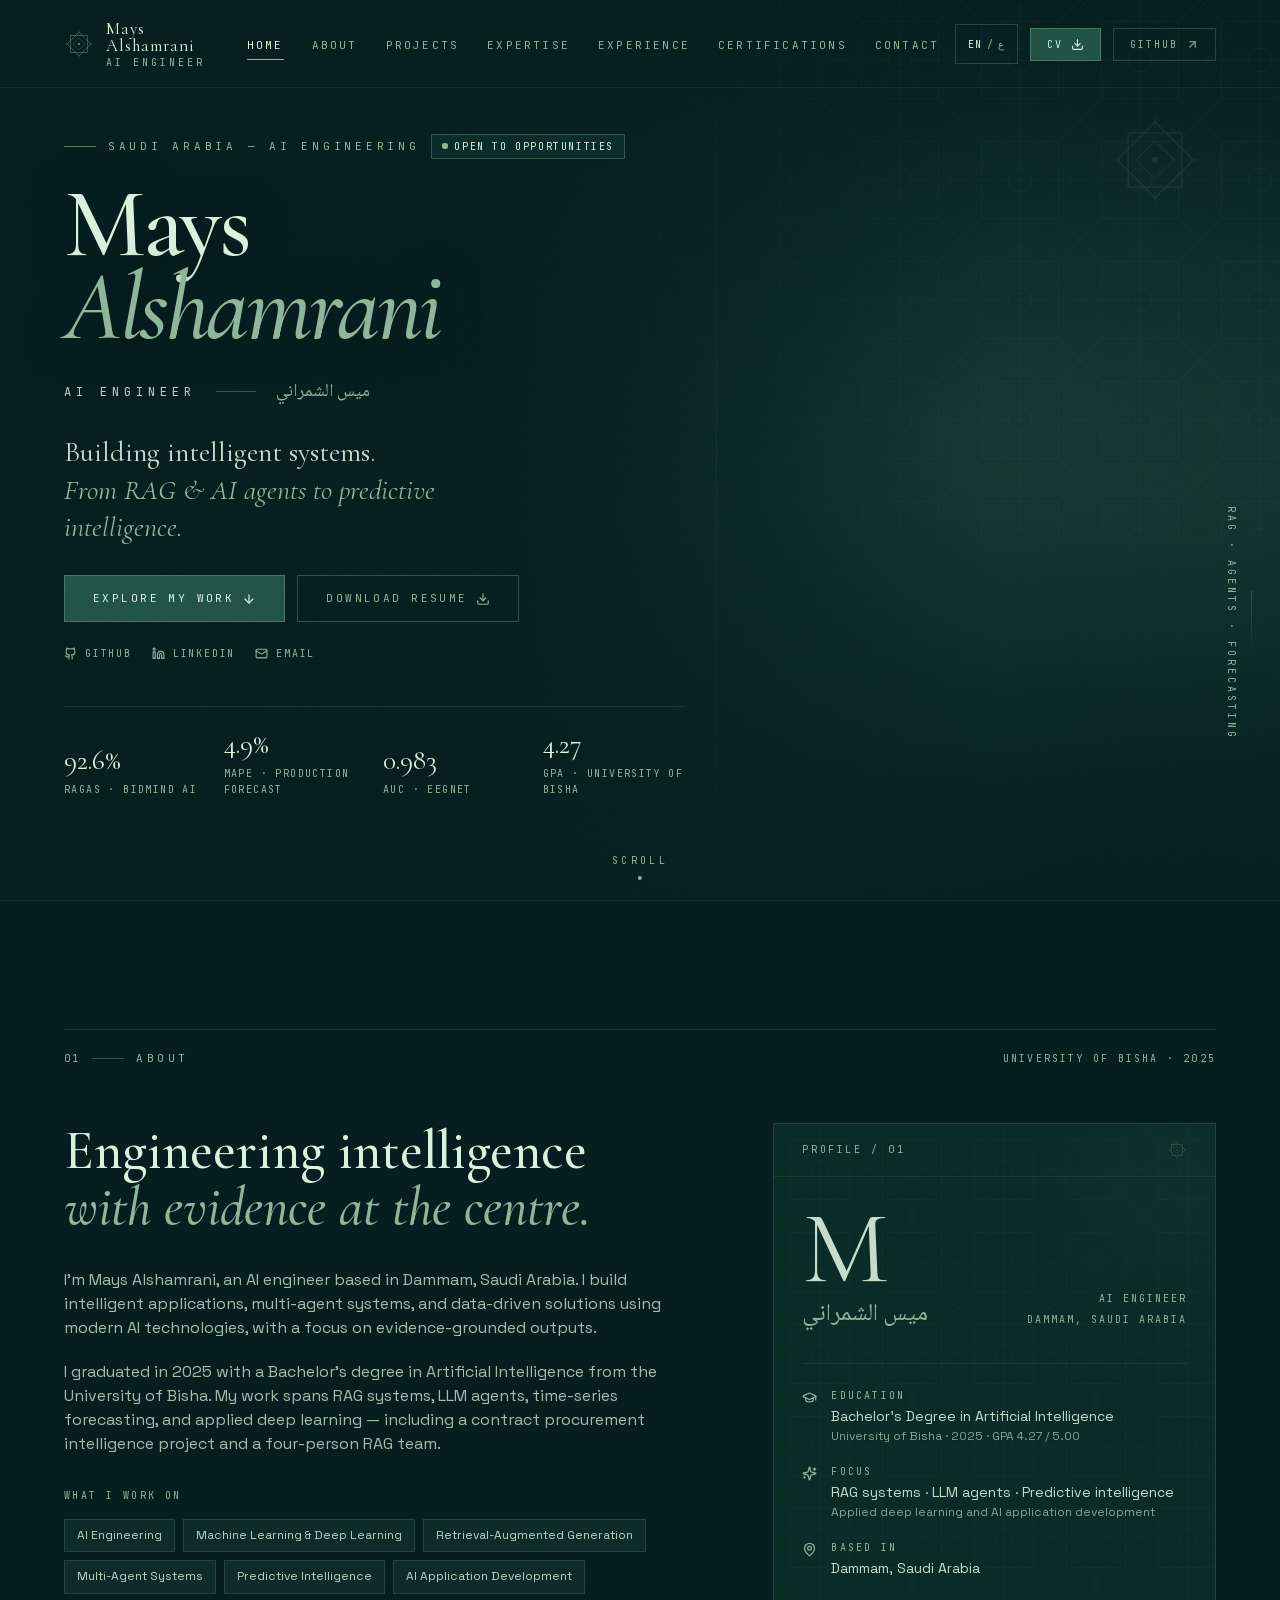
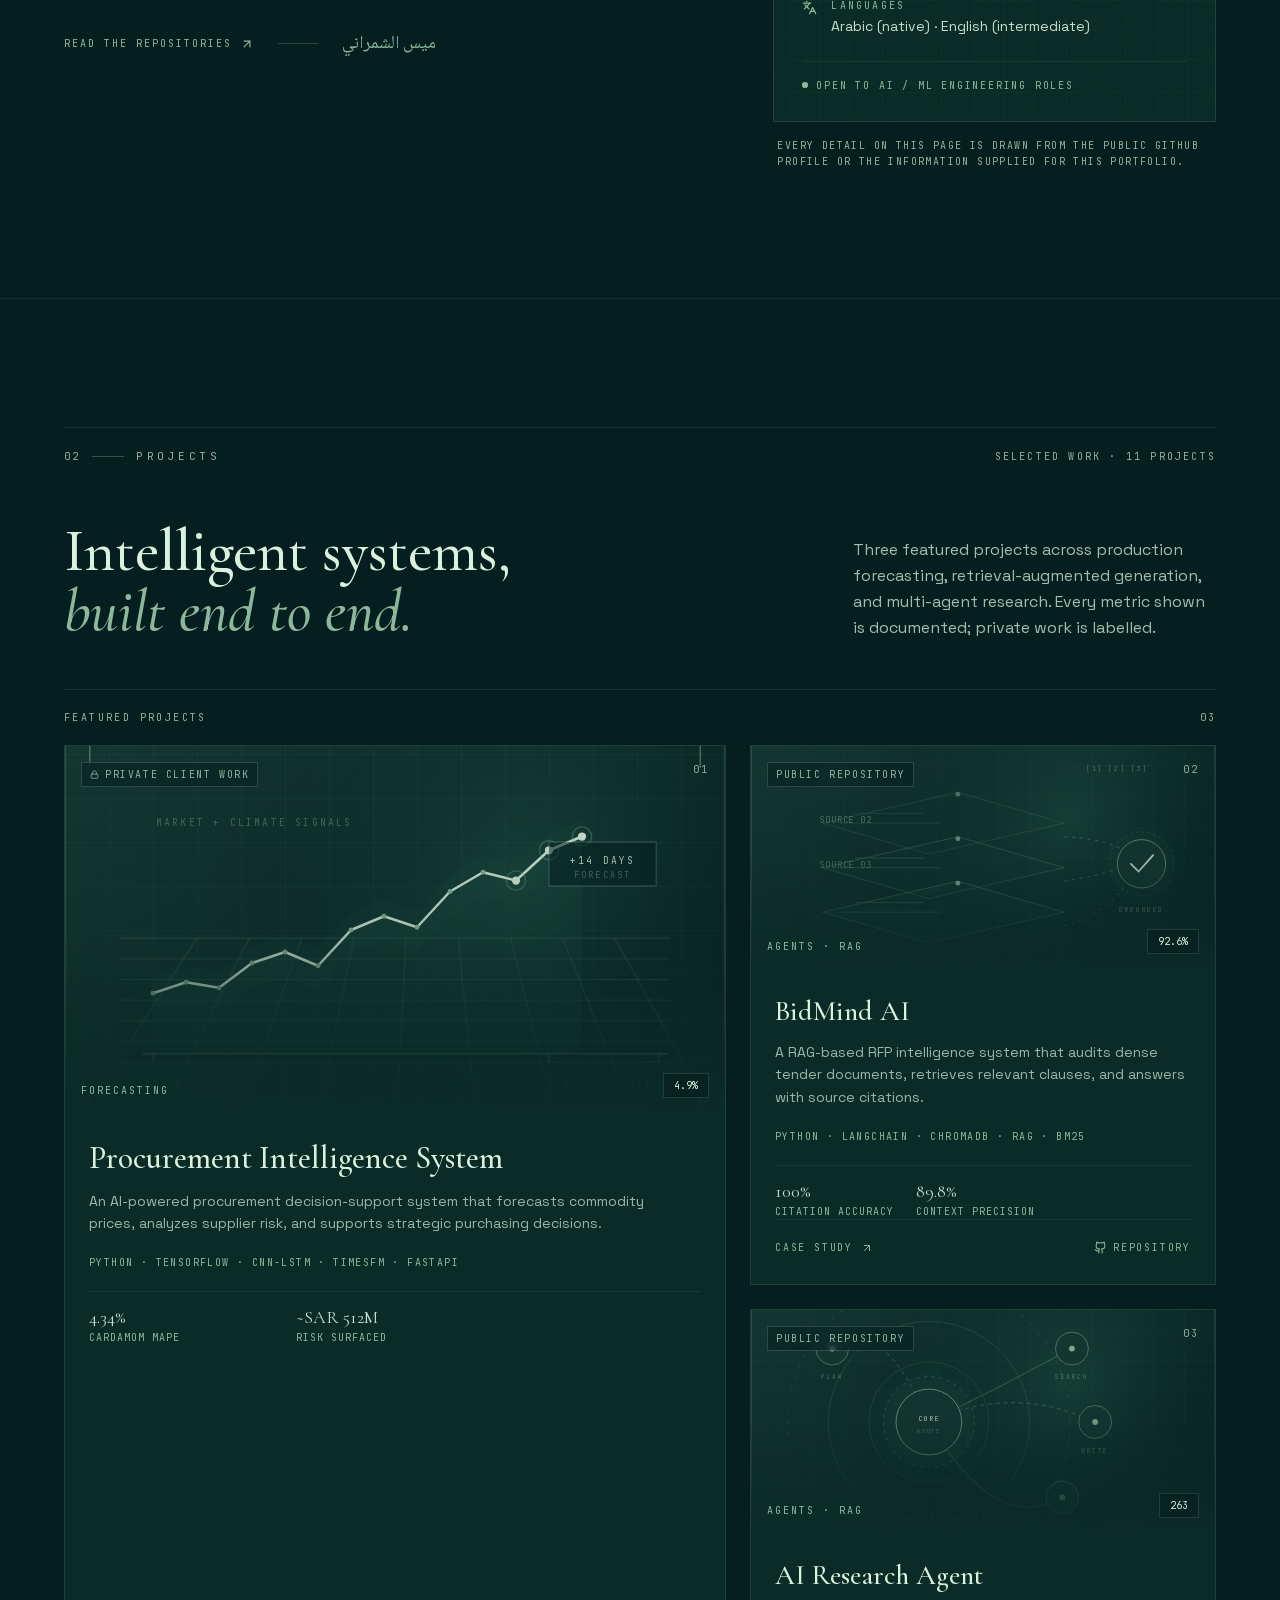
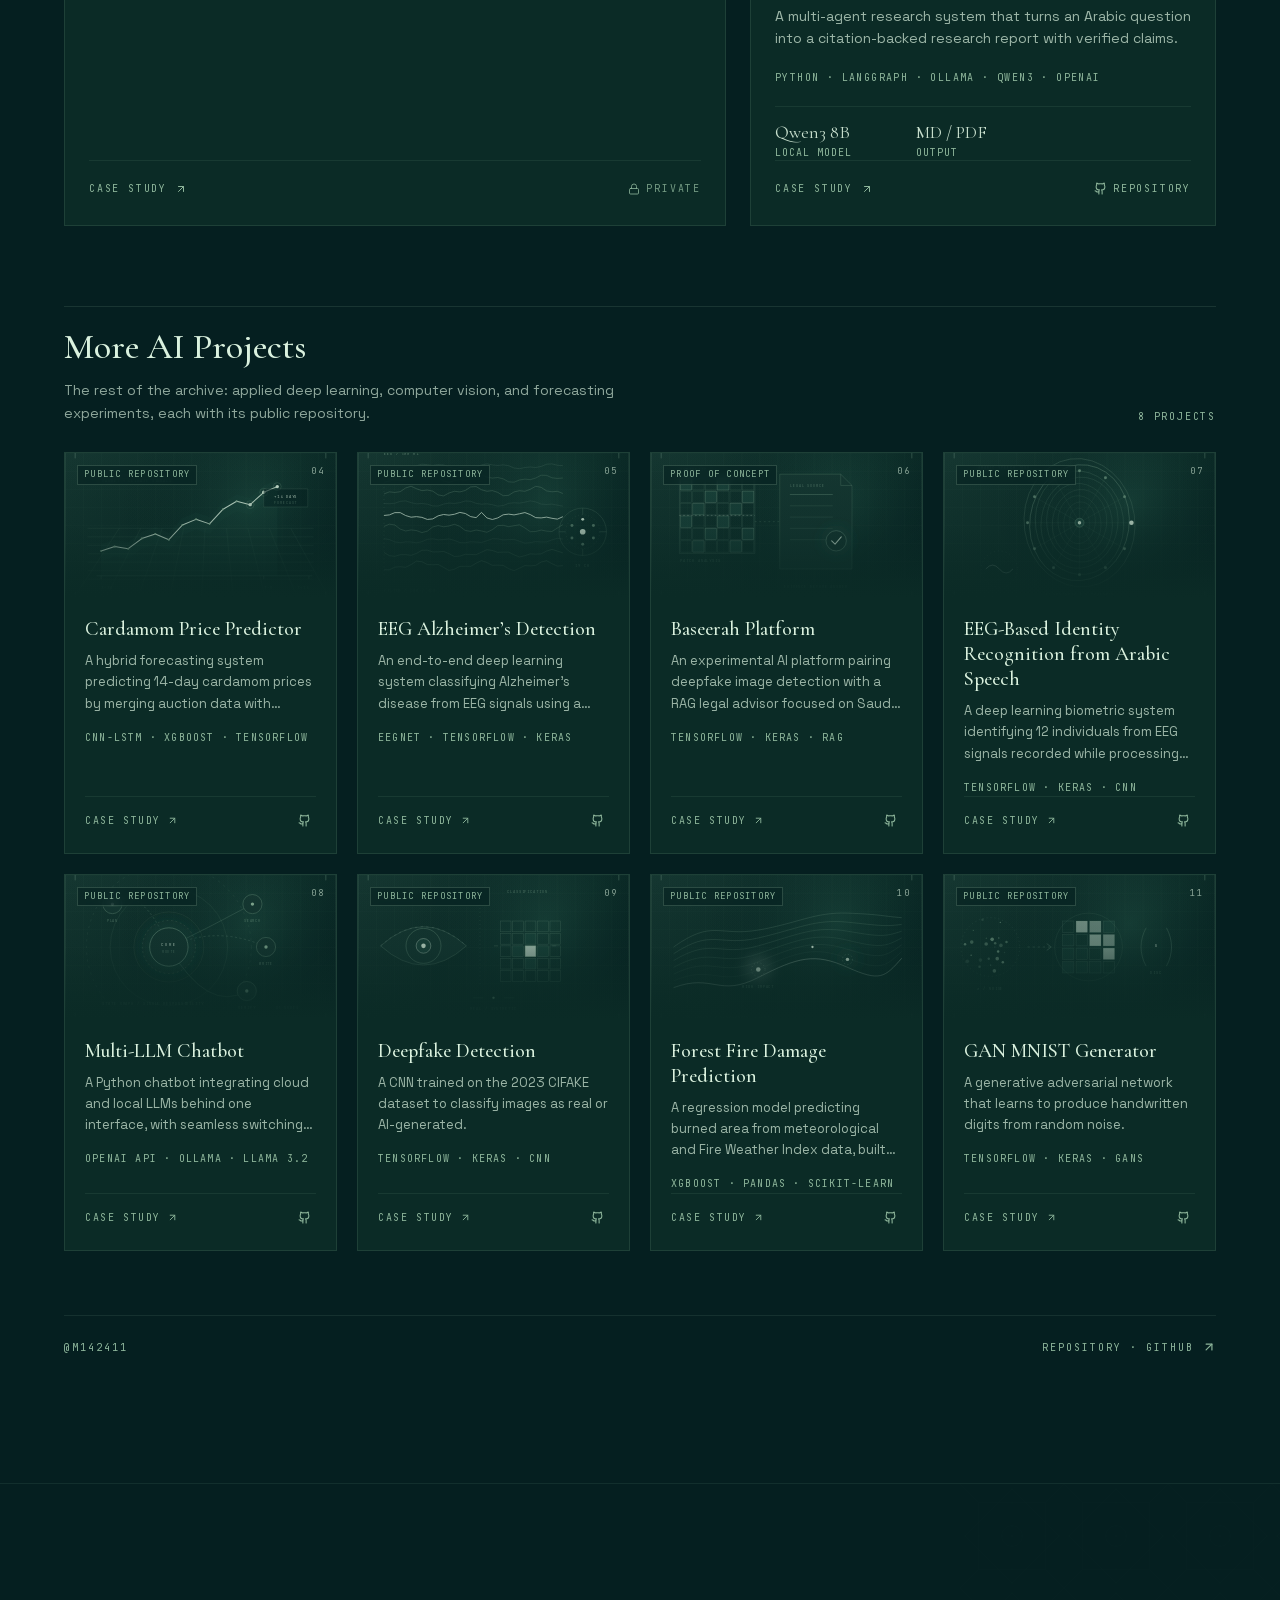
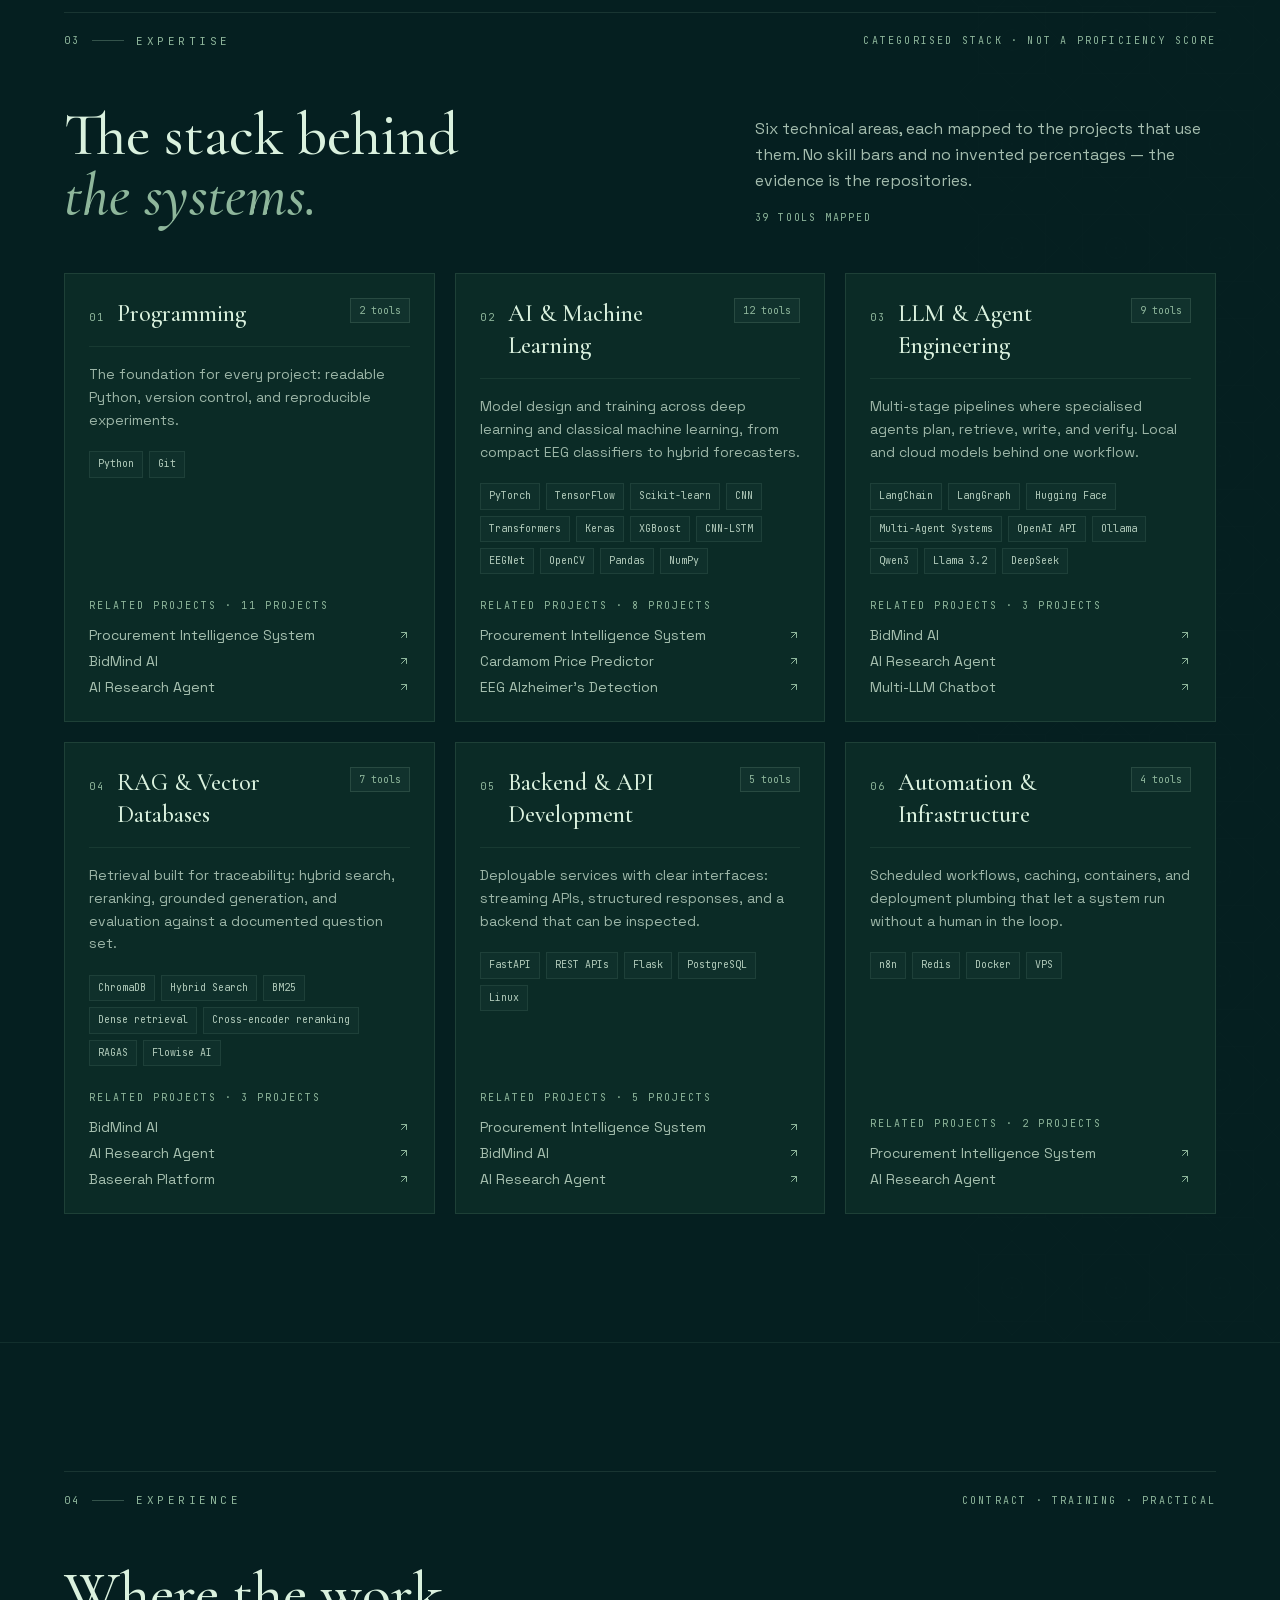
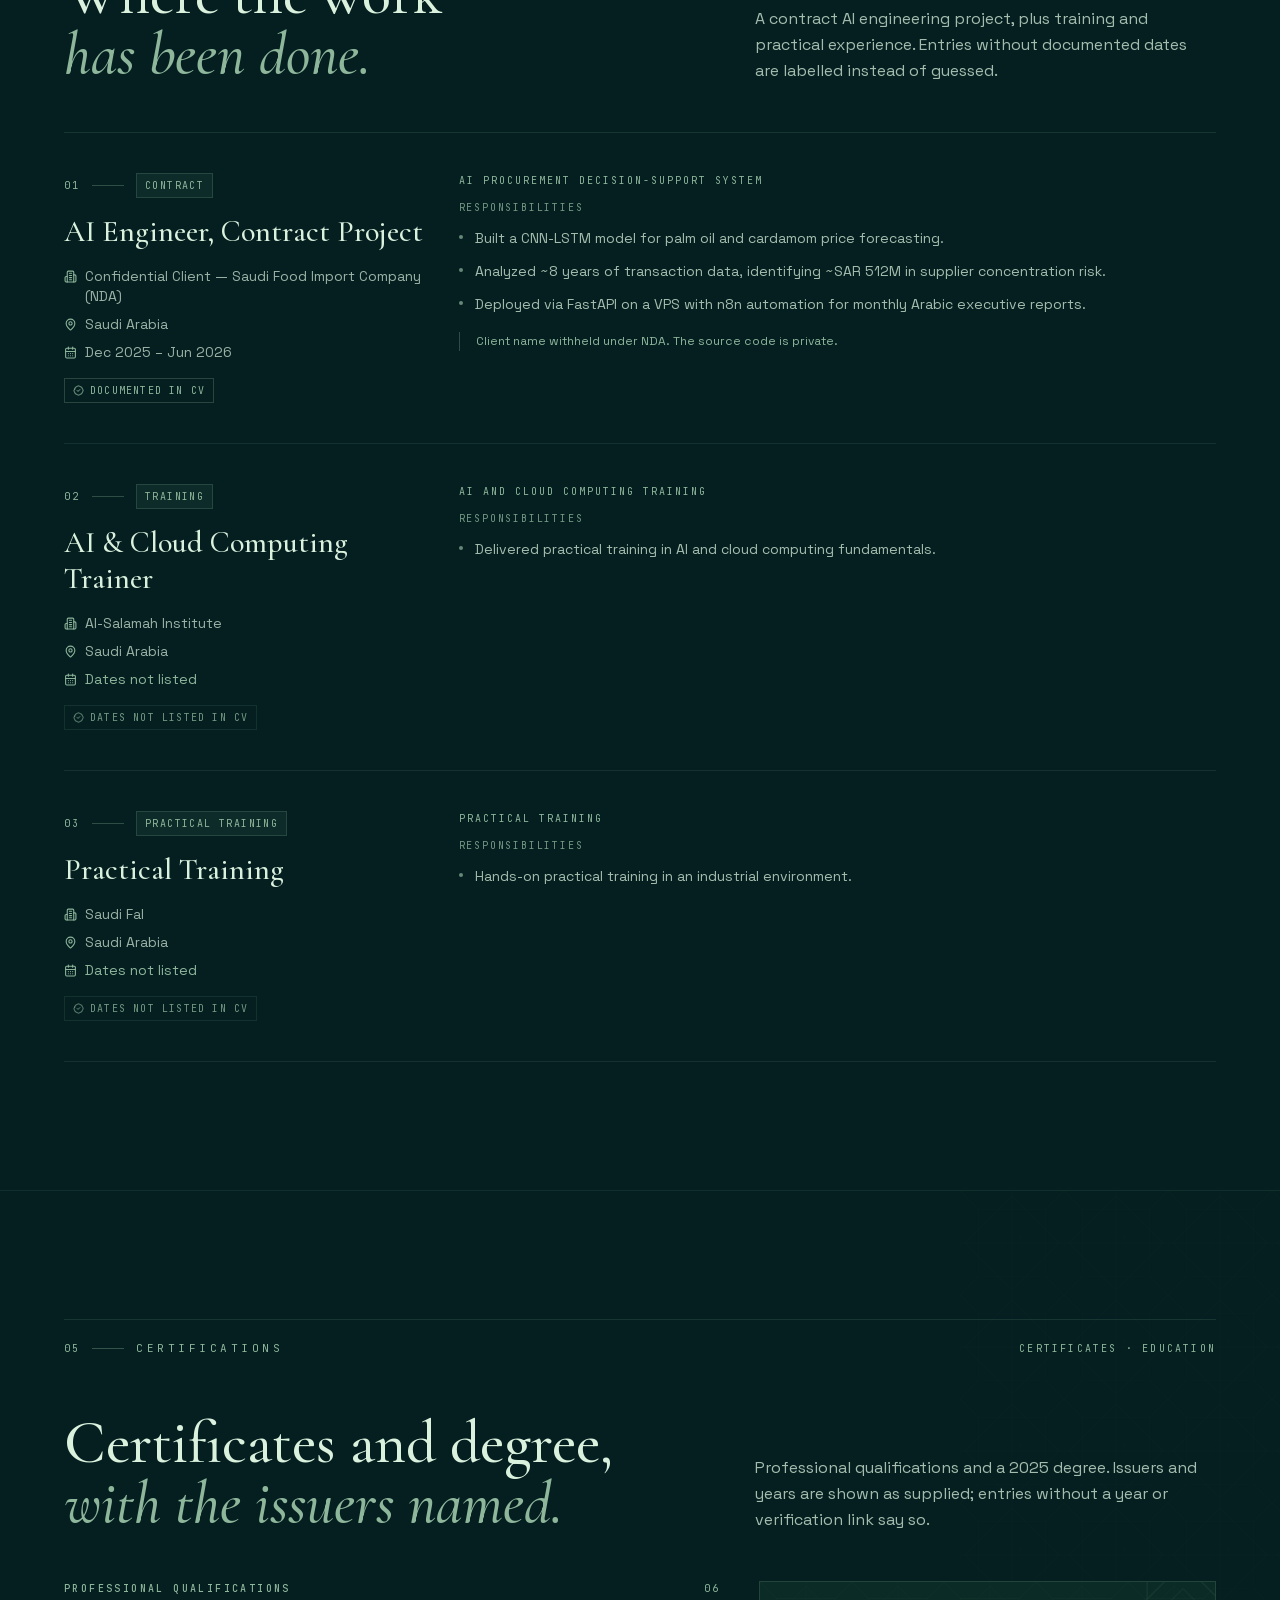
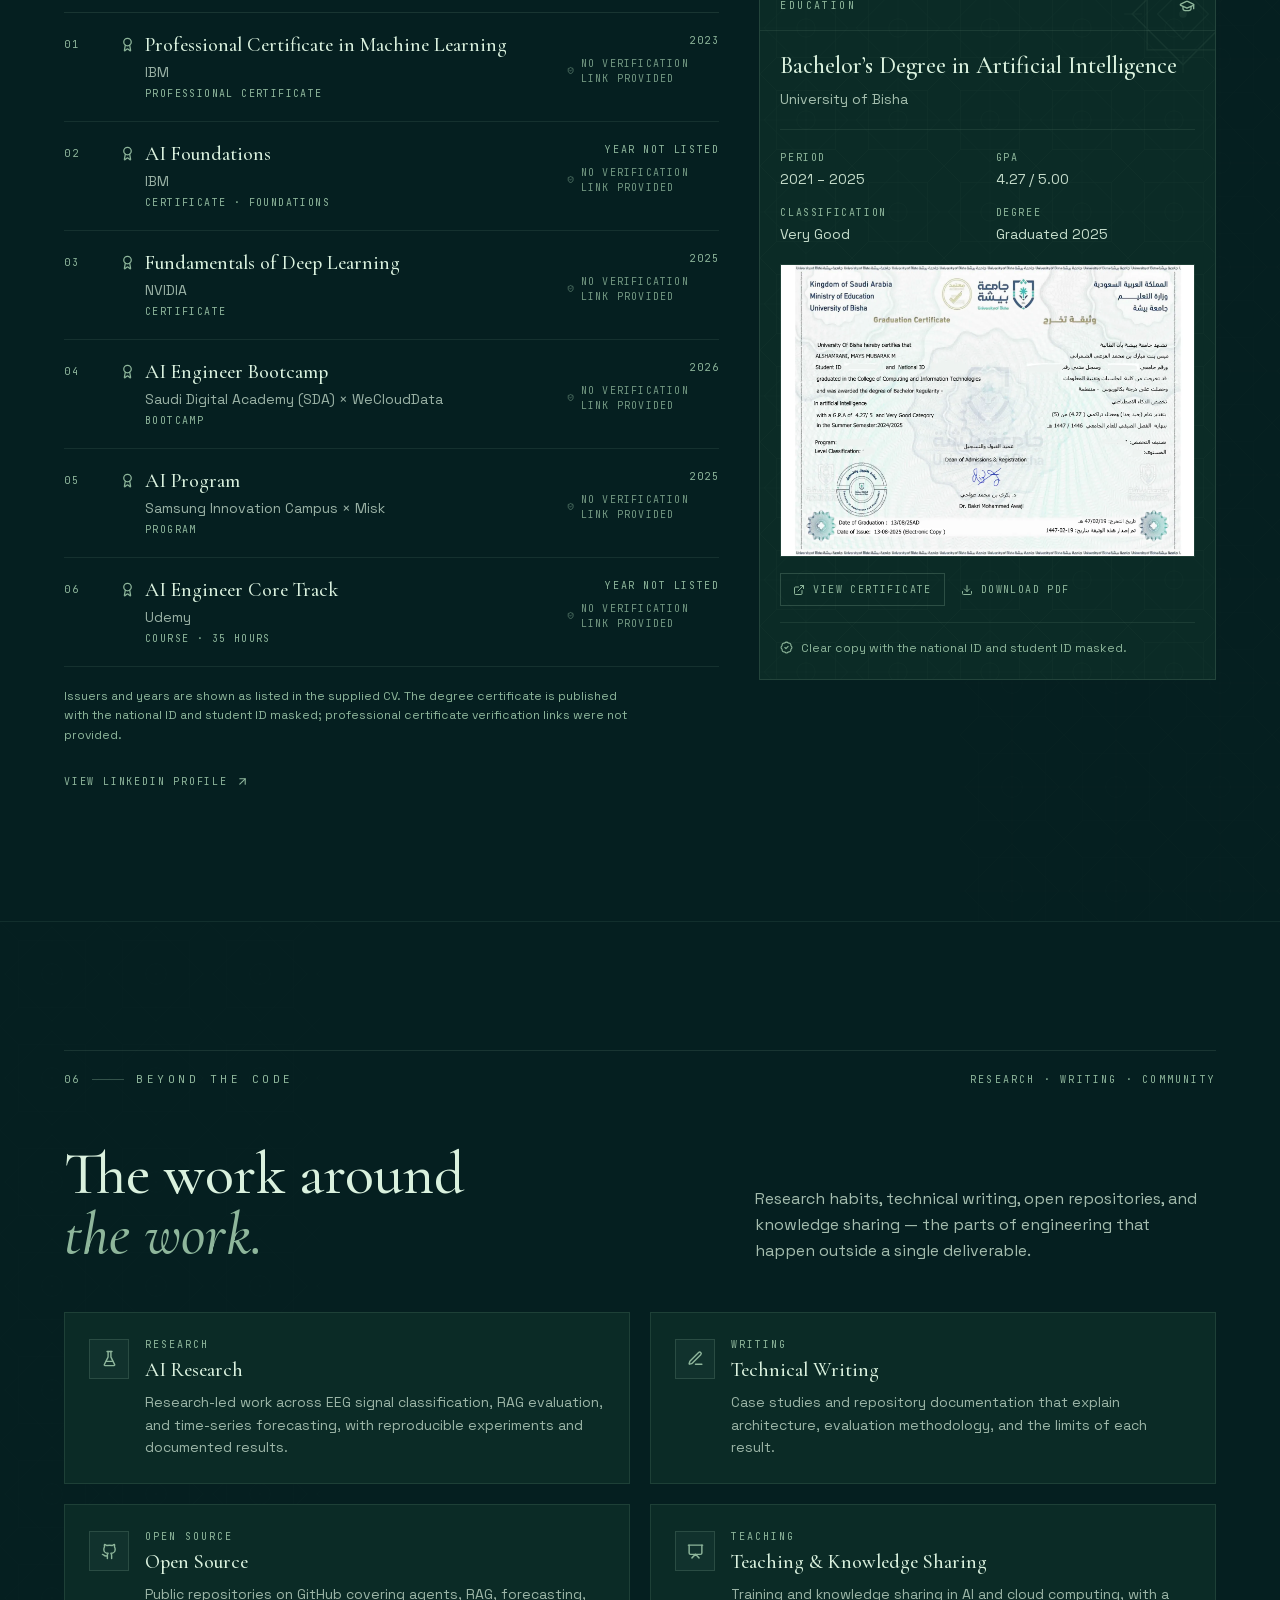
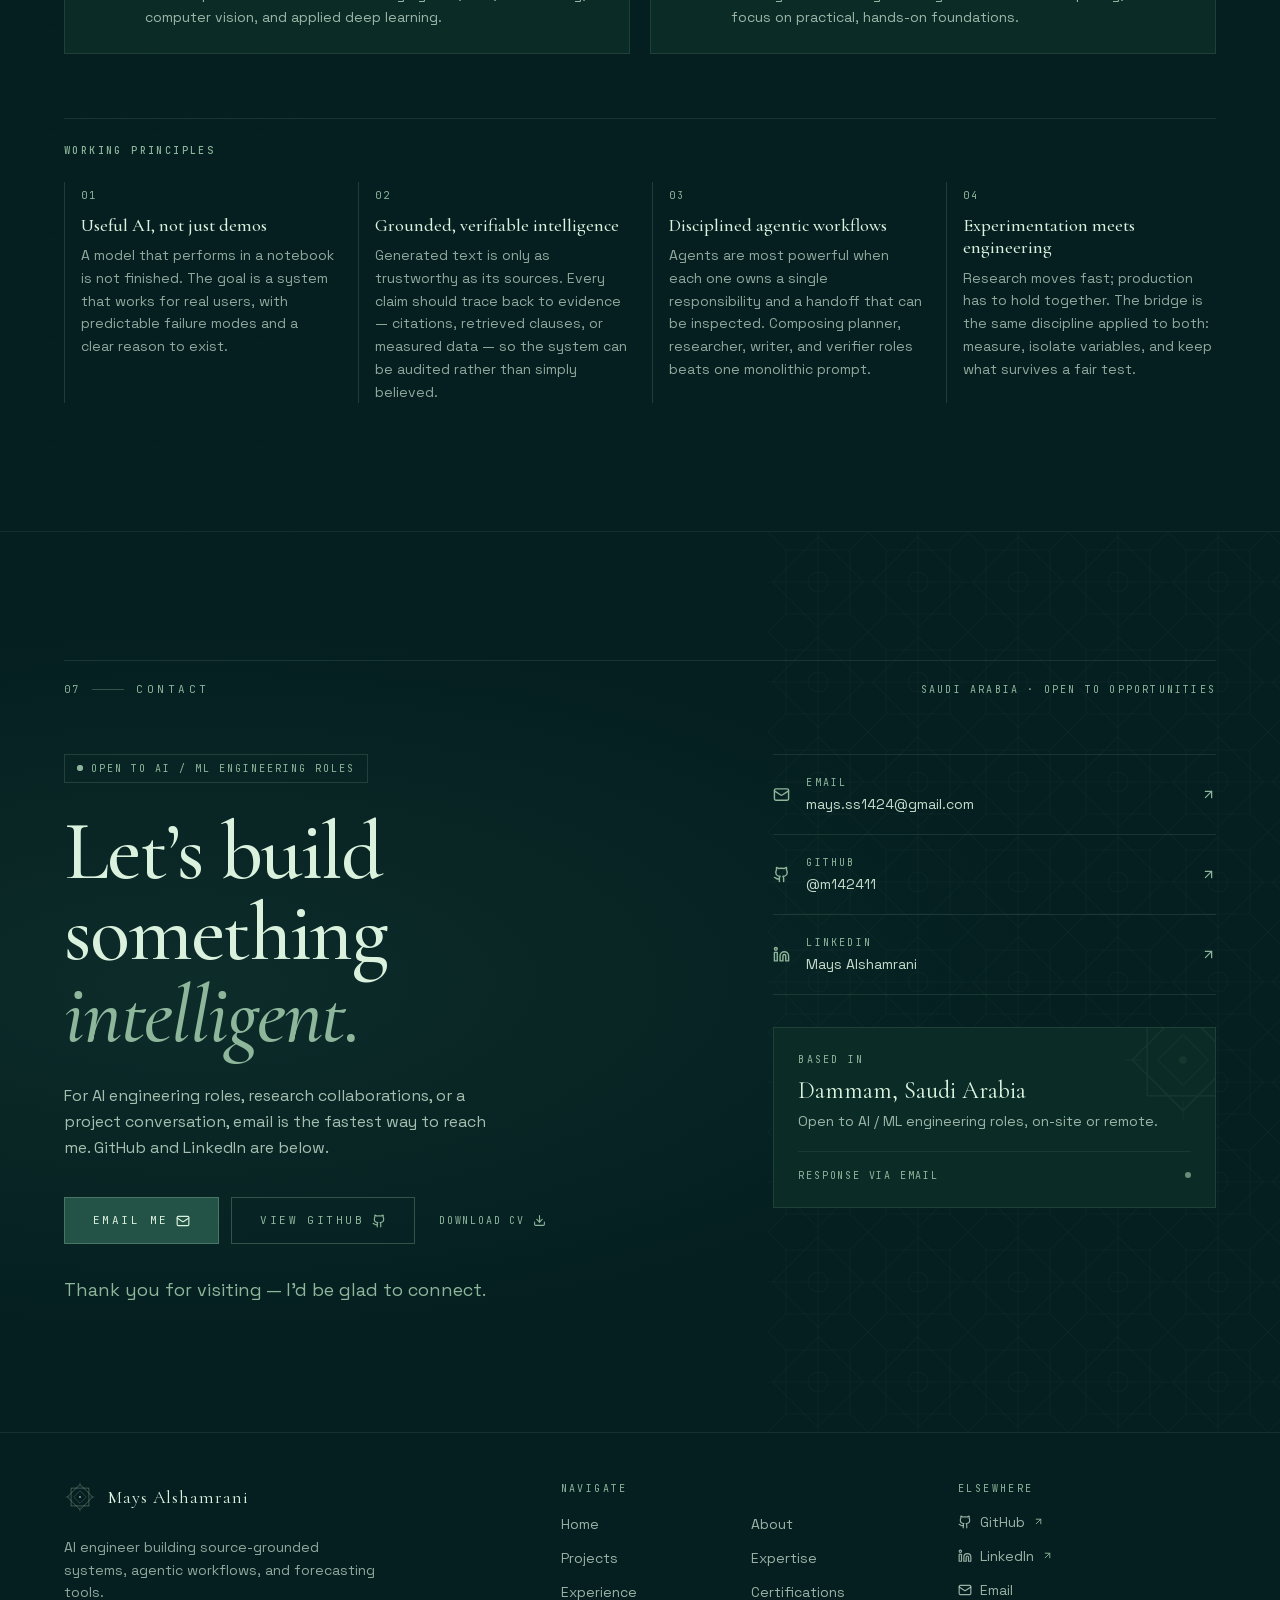
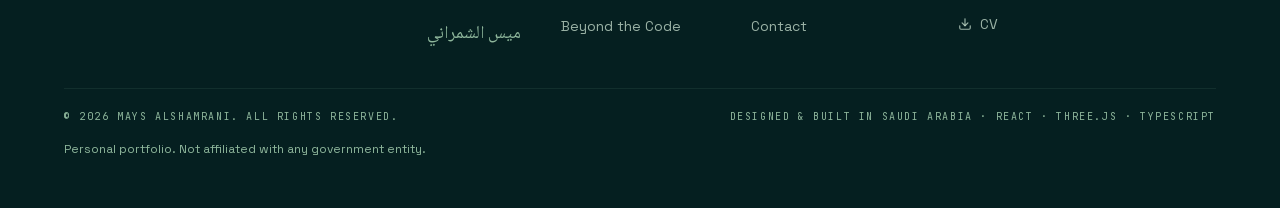
==== commit 4b9d4ad0: "Deploy prerendered bilingual portfolio with SEO and accessibility fixes" ====
--- a/index.html
+++ b/index.html
@@ -50,12 +50,92 @@
 
     <link rel="preload" href="/fonts/space-grotesk-normal-300-latin-a57c9413.woff2" as="font" type="font/woff2" crossorigin />
     <link rel="preload" href="/fonts/cormorant-garamond-normal-400-latin-e99b45a2.woff2" as="font" type="font/woff2" crossorigin />
-    <link rel="stylesheet" href="/fonts/fonts.css" />
+    <style data-font-faces>
+/*
+ * Self-hosted font subsets (Latin + Arabic) from Google Fonts.
+ * Keeping the files on our origin removes a third-party connection, lets the
+ * browser cache them across visits, and avoids sending visitor IPs to Google.
+ */
+
+@font-face {
+  font-family: 'Cormorant Garamond';
+  font-style: normal;
+  font-weight: 300 700;
+  font-display: swap;
+  src: url('/fonts/cormorant-garamond-normal-400-latin-e99b45a2.woff2') format('woff2');
+  unicode-range: U+0000-00FF, U+0131, U+0152-0153, U+02BB-02BC, U+02C6, U+02DA, U+02DC,
+    U+0304, U+0308, U+0329, U+2000-206F, U+20AC, U+2122, U+2191, U+2193, U+2212, U+2215,
+    U+FEFF, U+FFFD;
+}
+
+@font-face {
+  font-family: 'Cormorant Garamond';
+  font-style: italic;
+  font-weight: 300 700;
+  font-display: swap;
+  src: url('/fonts/cormorant-garamond-italic-400-latin-fe99e303.woff2') format('woff2');
+  unicode-range: U+0000-00FF, U+0131, U+0152-0153, U+02BB-02BC, U+02C6, U+02DA, U+02DC,
+    U+0304, U+0308, U+0329, U+2000-206F, U+20AC, U+2122, U+2191, U+2193, U+2212, U+2215,
+    U+FEFF, U+FFFD;
+}
+
+@font-face {
+  font-family: 'Space Grotesk';
+  font-style: normal;
+  font-weight: 300 700;
+  font-display: swap;
+  src: url('/fonts/space-grotesk-normal-300-latin-a57c9413.woff2') format('woff2');
+  unicode-range: U+0000-00FF, U+0131, U+0152-0153, U+02BB-02BC, U+02C6, U+02DA, U+02DC,
+    U+0304, U+0308, U+0329, U+2000-206F, U+20AC, U+2122, U+2191, U+2193, U+2212, U+2215,
+    U+FEFF, U+FFFD;
+}
+
+@font-face {
+  font-family: 'JetBrains Mono';
+  font-style: normal;
+  font-weight: 400 800;
+  font-display: swap;
+  src: url('/fonts/jetbrains-mono-normal-400-latin-1cd702cd.woff2') format('woff2');
+  unicode-range: U+0000-00FF, U+0131, U+0152-0153, U+02BB-02BC, U+02C6, U+02DA, U+02DC,
+    U+0304, U+0308, U+0329, U+2000-206F, U+20AC, U+2122, U+2191, U+2193, U+2212, U+2215,
+    U+FEFF, U+FFFD;
+}
+
+@font-face {
+  font-family: 'Noto Naskh Arabic';
+  font-style: normal;
+  font-weight: 400 700;
+  font-display: swap;
+  src: url('/fonts/noto-naskh-arabic-normal-400-arabic-b4bcd850.woff2') format('woff2');
+  unicode-range: U+0600-06FF, U+0750-077F, U+0870-0891, U+0897-08E1, U+08E3-08FF,
+    U+200C-200E, U+2010-2011, U+204F, U+2E41, U+FB50-FDFF, U+FE70-FE74, U+FE76-FEFC,
+    U+102E0-102FB, U+10E60-10E7E, U+10EC2-10EC7, U+10EC9-10EEE, U+10EF0-10EFF,
+    U+1EE00-1EE03, U+1EE05-1EE1F, U+1EE21-1EE22, U+1EE24, U+1EE27, U+1EE29-1EE32,
+    U+1EE34-1EE37, U+1EE39, U+1EE3B, U+1EE42, U+1EE47, U+1EE49, U+1EE4B, U+1EE4D-1EE4F,
+    U+1EE51-1EE52, U+1EE54, U+1EE57, U+1EE59, U+1EE5B, U+1EE5D, U+1EE5F, U+1EE61-1EE62,
+    U+1EE64, U+1EE67-1EE6A, U+1EE6C-1EE72, U+1EE74-1EE77, U+1EE79-1EE7C, U+1EE7E,
+    U+1EE80-1EE89, U+1EE8B-1EE9B, U+1EEA1-1EEA3, U+1EEA5-1EEA9, U+1EEAB-1EEBB,
+    U+1EEF0-1EEF1;
+}
+
+@font-face {
+  font-family: 'Noto Naskh Arabic';
+  font-style: normal;
+  font-weight: 400 700;
+  font-display: swap;
+  src: url('/fonts/noto-naskh-arabic-normal-400-latin-3d1202eb.woff2') format('woff2');
+  unicode-range: U+0000-00FF, U+0131, U+0152-0153, U+02BB-02BC, U+02C6, U+02DA, U+02DC,
+    U+0304, U+0308, U+0329, U+2000-206F, U+20AC, U+2122, U+2191, U+2193, U+2212, U+2215,
+    U+FEFF, U+FFFD;
+}
+
+</style>
 
     <script type="application/ld+json">
       {
         "@context": "https://schema.org",
         "@type": "Person",
+        "@id": "https://m142411.github.io/#person",
         "name": "Mays Alshamrani",
         "alternateName": "ميس الشمراني",
         "jobTitle": "AI Engineer",
@@ -141,13 +221,40 @@
       }
     </script>
 
+    <script type="application/ld+json">
+      {
+        "@context": "https://schema.org",
+        "@graph": [
+          {
+            "@type": "WebSite",
+            "@id": "https://m142411.github.io/#website",
+            "url": "https://m142411.github.io/",
+            "name": "Mays Alshamrani — AI Engineer",
+            "alternateName": "ميس الشمراني — مهندسة ذكاء اصطناعي",
+            "inLanguage": ["en", "ar"],
+            "author": { "@id": "https://m142411.github.io/#person" }
+          },
+          {
+            "@type": "ProfilePage",
+            "@id": "https://m142411.github.io/#profile",
+            "url": "https://m142411.github.io/",
+            "name": "Mays Alshamrani | AI Engineer",
+            "inLanguage": "en",
+            "isPartOf": { "@id": "https://m142411.github.io/#website" },
+            "mainEntity": { "@id": "https://m142411.github.io/#person" }
+          }
+        ]
+      }
+    </script>
+
     <script>
       // Set the direction before paint so a returning Arabic reader never sees an LTR flash.
       (function () {
         try {
           var query = new URLSearchParams(window.location.search).get('lang');
           var stored = window.localStorage.getItem('mays.locale');
-          if ((query || stored) === 'ar') {
+          var onArabicPath = /^\/ar(?:\/|$)/.test(window.location.pathname);
+          if (onArabicPath || (query || stored) === 'ar') {
             document.documentElement.lang = 'ar';
             document.documentElement.dir = 'rtl';
             document.documentElement.dataset.locale = 'ar';
@@ -165,109 +272,24 @@
         }
       })();
     </script>
-    <script type="module" crossorigin src="/assets/index-B4DtDax8.js"></script>
-    <link rel="stylesheet" crossorigin href="/assets/index-BHOkF0SD.css">
+    <script type="module" crossorigin src="/assets/main-h6Z5b1Ta.js"></script>
+    <style data-main-css>
+*,:before,:after{--tw-border-spacing-x: 0;--tw-border-spacing-y: 0;--tw-translate-x: 0;--tw-translate-y: 0;--tw-rotate: 0;--tw-skew-x: 0;--tw-skew-y: 0;--tw-scale-x: 1;--tw-scale-y: 1;--tw-pan-x: ;--tw-pan-y: ;--tw-pinch-zoom: ;--tw-scroll-snap-strictness: proximity;--tw-gradient-from-position: ;--tw-gradient-via-position: ;--tw-gradient-to-position: ;--tw-ordinal: ;--tw-slashed-zero: ;--tw-numeric-figure: ;--tw-numeric-spacing: ;--tw-numeric-fraction: ;--tw-ring-inset: ;--tw-ring-offset-width: 0px;--tw-ring-offset-color: #fff;--tw-ring-color: rgb(59 130 246 / .5);--tw-ring-offset-shadow: 0 0 #0000;--tw-ring-shadow: 0 0 #0000;--tw-shadow: 0 0 #0000;--tw-shadow-colored: 0 0 #0000;--tw-blur: ;--tw-brightness: ;--tw-contrast: ;--tw-grayscale: ;--tw-hue-rotate: ;--tw-invert: ;--tw-saturate: ;--tw-sepia: ;--tw-drop-shadow: ;--tw-backdrop-blur: ;--tw-backdrop-brightness: ;--tw-backdrop-contrast: ;--tw-backdrop-grayscale: ;--tw-backdrop-hue-rotate: ;--tw-backdrop-invert: ;--tw-backdrop-opacity: ;--tw-backdrop-saturate: ;--tw-backdrop-sepia: ;--tw-contain-size: ;--tw-contain-layout: ;--tw-contain-paint: ;--tw-contain-style: }::backdrop{--tw-border-spacing-x: 0;--tw-border-spacing-y: 0;--tw-translate-x: 0;--tw-translate-y: 0;--tw-rotate: 0;--tw-skew-x: 0;--tw-skew-y: 0;--tw-scale-x: 1;--tw-scale-y: 1;--tw-pan-x: ;--tw-pan-y: ;--tw-pinch-zoom: ;--tw-scroll-snap-strictness: proximity;--tw-gradient-from-position: ;--tw-gradient-via-position: ;--tw-gradient-to-position: ;--tw-ordinal: ;--tw-slashed-zero: ;--tw-numeric-figure: ;--tw-numeric-spacing: ;--tw-numeric-fraction: ;--tw-ring-inset: ;--tw-ring-offset-width: 0px;--tw-ring-offset-color: #fff;--tw-ring-color: rgb(59 130 246 / .5);--tw-ring-offset-shadow: 0 0 #0000;--tw-ring-shadow: 0 0 #0000;--tw-shadow: 0 0 #0000;--tw-shadow-colored: 0 0 #0000;--tw-blur: ;--tw-brightness: ;--tw-contrast: ;--tw-grayscale: ;--tw-hue-rotate: ;--tw-invert: ;--tw-saturate: ;--tw-sepia: ;--tw-drop-shadow: ;--tw-backdrop-blur: ;--tw-backdrop-brightness: ;--tw-backdrop-contrast: ;--tw-backdrop-grayscale: ;--tw-backdrop-hue-rotate: ;--tw-backdrop-invert: ;--tw-backdrop-opacity: ;--tw-backdrop-saturate: ;--tw-backdrop-sepia: ;--tw-contain-size: ;--tw-contain-layout: ;--tw-contain-paint: ;--tw-contain-style: }*,:before,:after{box-sizing:border-box;border-width:0;border-style:solid;border-color:#e5e7eb}:before,:after{--tw-content: ""}html,:host{line-height:1.5;-webkit-text-size-adjust:100%;-moz-tab-size:4;-o-tab-size:4;tab-size:4;font-family:Space Grotesk,system-ui,sans-serif;font-feature-settings:normal;font-variation-settings:normal;-webkit-tap-highlight-color:transparent}body{margin:0;line-height:inherit}hr{height:0;color:inherit;border-top-width:1px}abbr:where([title]){-webkit-text-decoration:underline dotted;text-decoration:underline dotted}h1,h2,h3,h4,h5,h6{font-size:inherit;font-weight:inherit}a{color:inherit;text-decoration:inherit}b,strong{font-weight:bolder}code,kbd,samp,pre{font-family:JetBrains Mono,monospace;font-feature-settings:normal;font-variation-settings:normal;font-size:1em}small{font-size:80%}sub,sup{font-size:75%;line-height:0;position:relative;vertical-align:baseline}sub{bottom:-.25em}sup{top:-.5em}table{text-indent:0;border-color:inherit;border-collapse:collapse}button,input,optgroup,select,textarea{font-family:inherit;font-feature-settings:inherit;font-variation-settings:inherit;font-size:100%;font-weight:inherit;line-height:inherit;letter-spacing:inherit;color:inherit;margin:0;padding:0}button,select{text-transform:none}button,input:where([type=button]),input:where([type=reset]),input:where([type=submit]){-webkit-appearance:button;background-color:transparent;background-image:none}:-moz-focusring{outline:auto}:-moz-ui-invalid{box-shadow:none}progress{vertical-align:baseline}::-webkit-inner-spin-button,::-webkit-outer-spin-button{height:auto}[type=search]{-webkit-appearance:textfield;outline-offset:-2px}::-webkit-search-decoration{-webkit-appearance:none}::-webkit-file-upload-button{-webkit-appearance:button;font:inherit}summary{display:list-item}blockquote,dl,dd,h1,h2,h3,h4,h5,h6,hr,figure,p,pre{margin:0}fieldset{margin:0;padding:0}legend{padding:0}ol,ul,menu{list-style:none;margin:0;padding:0}dialog{padding:0}textarea{resize:vertical}input::-moz-placeholder,textarea::-moz-placeholder{opacity:1;color:#9ca3af}input::placeholder,textarea::placeholder{opacity:1;color:#9ca3af}button,[role=button]{cursor:pointer}:disabled{cursor:default}img,svg,video,canvas,audio,iframe,embed,object{display:block;vertical-align:middle}img,video{max-width:100%;height:auto}[hidden]:where(:not([hidden=until-found])){display:none}:root{--forest-deep: #051f20;--forest-dark: #0b2b26;--forest-mid: #163832;--forest-emerald: #235347;--forest-sage: #8eb69b;--forest-mint: #daf1de;color-scheme:dark}html{scroll-behavior:smooth;scroll-padding-top:6rem;-webkit-text-size-adjust:100%}body{--tw-bg-opacity: 1;background-color:rgb(5 31 32 / var(--tw-bg-opacity, 1));--tw-text-opacity: 1;color:rgb(218 241 222 / var(--tw-text-opacity, 1));-webkit-font-smoothing:antialiased;-moz-osx-font-smoothing:grayscale;font-family:Space Grotesk,system-ui,sans-serif;font-feature-settings:"ss01" 1,"ss02" 1;overflow-x:hidden}h1,h2,h3,h4{font-family:Cormorant Garamond,Times New Roman,serif;font-weight:500}::-moz-selection{background-color:#235347;color:#daf1de}::selection{background-color:#235347;color:#daf1de}:focus-visible{outline:2px solid #8eb69b;outline-offset:4px}[dir=rtl] body{font-family:Noto Naskh Arabic,Space Grotesk,system-ui,sans-serif}[dir=rtl] .font-display{font-family:Noto Naskh Arabic,Cormorant Garamond,serif}[dir=rtl] h1,[dir=rtl] h2,[dir=rtl] h3,[dir=rtl] h4,[dir=rtl] p,[dir=rtl] li,[dir=rtl] a,[dir=rtl] button,[dir=rtl] dt,[dir=rtl] dd{letter-spacing:normal}[dir=rtl] .font-mono,[dir=rtl] .eyebrow{font-family:JetBrains Mono,Noto Naskh Arabic,monospace;letter-spacing:.08em}[dir=rtl] .btn-primary,[dir=rtl] .btn-ghost,[dir=rtl] .nav-link{font-family:JetBrains Mono,Noto Naskh Arabic,monospace}[dir=rtl] .italic{font-style:normal}[dir=rtl] .hero-name{font-size:clamp(3.2rem,6.1vw,6rem);line-height:1.14;letter-spacing:-.01em}[dir=rtl] h1,[dir=rtl] h2{line-height:1.24}::-webkit-scrollbar{width:10px;height:10px}::-webkit-scrollbar-track{background:#051f20}::-webkit-scrollbar-thumb{background:#235347;border:2px solid #051f20}::-webkit-scrollbar-thumb:hover{background:#235347;box-shadow:inset 0 0 0 20px #daf1de1a}.container{width:100%}@media(min-width:640px){.container{max-width:640px}}@media(min-width:768px){.container{max-width:768px}}@media(min-width:1024px){.container{max-width:1024px}}@media(min-width:1280px){.container{max-width:1280px}}@media(min-width:1536px){.container{max-width:1536px}}.container-shell{margin-left:auto;margin-right:auto;width:100%;max-width:1500px;padding-left:1.5rem;padding-right:1.5rem}@media(min-width:768px){.container-shell{padding-left:2.5rem;padding-right:2.5rem}}@media(min-width:1024px){.container-shell{padding-left:4rem;padding-right:4rem}}[dir=rtl] .eyebrow{font-family:JetBrains Mono,Noto Naskh Arabic,monospace;letter-spacing:.08em}.eyebrow{font-family:JetBrains Mono,monospace;font-size:10px;text-transform:uppercase;letter-spacing:.34em;--tw-text-opacity: 1;color:rgb(142 182 155 / var(--tw-text-opacity, 1))}@media(min-width:768px){.eyebrow{font-size:11px}}[dir=rtl] .btn-primary{font-family:JetBrains Mono,Noto Naskh Arabic,monospace;letter-spacing:.08em}.btn-primary{position:relative;display:inline-flex;align-items:center;justify-content:center;gap:.5rem;overflow:hidden;--tw-bg-opacity: 1;background-color:rgb(35 83 71 / var(--tw-bg-opacity, 1));padding:.875rem 1.75rem;font-family:JetBrains Mono,monospace;font-size:11px;text-transform:uppercase;letter-spacing:.22em;--tw-text-opacity: 1;color:rgb(218 241 222 / var(--tw-text-opacity, 1));transition-property:color,background-color,border-color,text-decoration-color,fill,stroke;transition-timing-function:cubic-bezier(.4,0,.2,1);transition-duration:.5s;border:1px solid rgba(142,182,155,.35)}.btn-primary:before{content:"";position:absolute;inset:0;background:linear-gradient(120deg,transparent 0%,rgba(218,241,222,.16) 45%,transparent 70%);transform:translate(-120%);transition:transform .9s cubic-bezier(.22,1,.36,1)}.btn-primary:hover:before{transform:translate(120%)}.btn-primary:hover{background:#235347;box-shadow:inset 0 0 0 100px #daf1de12}[dir=rtl] .btn-ghost{font-family:JetBrains Mono,Noto Naskh Arabic,monospace;letter-spacing:.08em}.btn-ghost{display:inline-flex;align-items:center;justify-content:center;gap:.5rem;padding:.875rem 1.75rem;font-family:JetBrains Mono,monospace;font-size:11px;text-transform:uppercase;letter-spacing:.22em;--tw-text-opacity: 1;color:rgb(142 182 155 / var(--tw-text-opacity, 1));transition-property:all;transition-timing-function:cubic-bezier(.4,0,.2,1);transition-duration:.5s;border:1px solid rgba(142,182,155,.32)}.btn-ghost:hover{background:#8eb69b14;color:#daf1de;border-color:#8eb69b99}.hero-atmosphere{background:radial-gradient(ellipse at 76% 48%,rgba(35,83,71,.42) 0%,transparent 55%),radial-gradient(ellipse at 18% 82%,rgba(22,56,50,.36) 0%,transparent 58%),linear-gradient(180deg,#051f20,#0b2b26 56%,#051f20)}[dir=rtl] .hero-atmosphere{background:radial-gradient(ellipse at 24% 48%,rgba(35,83,71,.42) 0%,transparent 55%),radial-gradient(ellipse at 82% 82%,rgba(22,56,50,.36) 0%,transparent 58%),linear-gradient(180deg,#051f20,#0b2b26 56%,#051f20)}.hero-veil-mobile{background:radial-gradient(ellipse at 50% 62%,#051f2033,#051f20b8 48%,#051f20f7)}.hero-veil-desktop{background:linear-gradient(to right,#051f20 0%,rgba(5,31,32,.96) 40%,rgba(5,31,32,.58) 58%,rgba(5,31,32,.08) 78%,transparent 100%)}[dir=rtl] .hero-veil-desktop{background:linear-gradient(to left,#051f20 0%,rgba(5,31,32,.96) 40%,rgba(5,31,32,.58) 58%,rgba(5,31,32,.08) 78%,transparent 100%)}.contact-atmosphere{background:radial-gradient(ellipse at 15% 50%,rgba(35,83,71,.35) 0%,transparent 55%)}[dir=rtl] .contact-atmosphere{background:radial-gradient(ellipse at 85% 50%,rgba(35,83,71,.35) 0%,transparent 55%)}.card-spotlight{position:relative}.card-spotlight:after{content:"";position:absolute;inset:0;pointer-events:none;opacity:0;transition:opacity .5s ease;background:radial-gradient(420px circle at var(--spot-x, 50%) var(--spot-y, 50%),rgba(142,182,155,.14),transparent 62%)}.card-spotlight:hover:after,.card-spotlight:focus-within:after{opacity:1}.link-line{background-image:linear-gradient(currentColor,currentColor);background-position:0 100%;background-repeat:no-repeat;background-size:0% 1px;transition:background-size .45s cubic-bezier(.22,1,.36,1)}.link-line:hover,.link-line:focus-visible{background-size:100% 1px}[dir=rtl] .link-line{background-position:100% 100%}.cover-scan{position:absolute;inset:0;pointer-events:none;overflow:hidden}.cover-scan:before{content:"";position:absolute;left:0;right:0;top:-40%;height:38%;background:linear-gradient(to bottom,transparent,rgba(218,241,222,.12),transparent);transition:transform 1.1s cubic-bezier(.22,1,.36,1)}.group:hover .cover-scan:before{transform:translateY(420%)}[dir=rtl] .nav-link{font-family:JetBrains Mono,Noto Naskh Arabic,monospace;letter-spacing:.08em}.nav-link{position:relative;padding-top:.5rem;padding-bottom:.5rem;font-family:JetBrains Mono,monospace;font-size:11px;text-transform:uppercase;letter-spacing:.2em;--tw-text-opacity: 1;color:rgb(142 182 155 / var(--tw-text-opacity, 1));transition-property:color,background-color,border-color,text-decoration-color,fill,stroke;transition-timing-function:cubic-bezier(.4,0,.2,1);transition-duration:.3s}.nav-link:hover{--tw-text-opacity: 1;color:rgb(218 241 222 / var(--tw-text-opacity, 1))}.nav-link:before{content:"";position:absolute;inset:-6px -8px}.nav-link[aria-current=true]{--tw-text-opacity: 1;color:rgb(218 241 222 / var(--tw-text-opacity, 1))}.nav-link[aria-current=true]:after{content:"";position:absolute;left:0;right:0;bottom:0;height:1px;background:#8eb69b}.sr-only{position:absolute;width:1px;height:1px;padding:0;margin:-1px;overflow:hidden;clip:rect(0,0,0,0);white-space:nowrap;border-width:0}.pointer-events-none{pointer-events:none}.visible{visibility:visible}.invisible{visibility:hidden}.static{position:static}.fixed{position:fixed}.absolute{position:absolute}.relative{position:relative}.sticky{position:sticky}.inset-0{inset:0}.inset-x-0{left:0;right:0}.inset-x-3{left:.75rem;right:.75rem}.inset-x-4{left:1rem;right:1rem}.inset-x-5{left:1.25rem;right:1.25rem}.inset-y-0{top:0;bottom:0}.-end-10{inset-inline-end:-2.5rem}.-end-8{inset-inline-end:-2rem}.-top-10{top:-2.5rem}.-top-8{top:-2rem}.bottom-0{bottom:0}.bottom-24{bottom:6rem}.bottom-4{bottom:1rem}.bottom-40{bottom:10rem}.bottom-5{bottom:1.25rem}.end-0{inset-inline-end:0px}.end-6{inset-inline-end:1.5rem}.end-7{inset-inline-end:1.75rem}.end-\[6\%\]{inset-inline-end:6%}.left-1\/2{left:50%}.start-0{inset-inline-start:0px}.start-\[4\%\]{inset-inline-start:4%}.top-0{top:0}.top-28{top:7rem}.top-3{top:.75rem}.top-4{top:1rem}.top-6{top:1.5rem}.isolate{isolation:isolate}.z-10{z-index:10}.z-20{z-index:20}.z-30{z-index:30}.z-\[100\]{z-index:100}.z-\[60\]{z-index:60}.z-\[80\]{z-index:80}.z-\[85\]{z-index:85}.-mx-1{margin-left:-.25rem;margin-right:-.25rem}.-my-1{margin-top:-.25rem;margin-bottom:-.25rem}.-my-1\.5{margin-top:-.375rem;margin-bottom:-.375rem}.mx-auto{margin-left:auto;margin-right:auto}.mb-1{margin-bottom:.25rem}.mb-10{margin-bottom:2.5rem}.mb-3{margin-bottom:.75rem}.mt-0\.5{margin-top:.125rem}.mt-1{margin-top:.25rem}.mt-1\.5{margin-top:.375rem}.mt-10{margin-top:2.5rem}.mt-12{margin-top:3rem}.mt-16{margin-top:4rem}.mt-2{margin-top:.5rem}.mt-20{margin-top:5rem}.mt-3{margin-top:.75rem}.mt-4{margin-top:1rem}.mt-5{margin-top:1.25rem}.mt-6{margin-top:1.5rem}.mt-7{margin-top:1.75rem}.mt-8{margin-top:2rem}.mt-9{margin-top:2.25rem}.mt-auto{margin-top:auto}.line-clamp-3{overflow:hidden;display:-webkit-box;-webkit-box-orient:vertical;-webkit-line-clamp:3}.block{display:block}.inline-block{display:inline-block}.flex{display:flex}.inline-flex{display:inline-flex}.grid{display:grid}.hidden{display:none}.h-1{height:.25rem}.h-1\.5{height:.375rem}.h-10{height:2.5rem}.h-16{height:4rem}.h-24{height:6rem}.h-32{height:8rem}.h-36{height:9rem}.h-48{height:12rem}.h-5{height:1.25rem}.h-52{height:13rem}.h-6{height:1.5rem}.h-60{height:15rem}.h-64{height:16rem}.h-8{height:2rem}.h-\[60vh\]{height:60vh}.h-auto{height:auto}.h-full{height:100%}.h-px{height:1px}.max-h-\[92vh\]{max-height:92vh}.min-h-6{min-height:1.5rem}.min-h-\[100svh\]{min-height:100svh}.min-h-\[60vh\]{min-height:60vh}.min-h-screen{min-height:100vh}.w-1{width:.25rem}.w-1\.5{width:.375rem}.w-1\/4{width:25%}.w-10{width:2.5rem}.w-16{width:4rem}.w-2\/5{width:40%}.w-24{width:6rem}.w-32{width:8rem}.w-48{width:12rem}.w-5{width:1.25rem}.w-6{width:1.5rem}.w-8{width:2rem}.w-auto{width:auto}.w-full{width:100%}.w-px{width:1px}.min-w-0{min-width:0px}.max-w-2xl{max-width:42rem}.max-w-3xl{max-width:48rem}.max-w-6xl{max-width:72rem}.max-w-\[1500px\]{max-width:1500px}.max-w-md{max-width:28rem}.max-w-prose{max-width:65ch}.max-w-xl{max-width:36rem}.max-w-xs{max-width:20rem}.flex-1{flex:1 1 0%}.shrink-0{flex-shrink:0}.-translate-x-1\/2{--tw-translate-x: -50%;transform:translate(var(--tw-translate-x),var(--tw-translate-y)) rotate(var(--tw-rotate)) skew(var(--tw-skew-x)) skewY(var(--tw-skew-y)) scaleX(var(--tw-scale-x)) scaleY(var(--tw-scale-y))}.transform{transform:translate(var(--tw-translate-x),var(--tw-translate-y)) rotate(var(--tw-rotate)) skew(var(--tw-skew-x)) skewY(var(--tw-skew-y)) scaleX(var(--tw-scale-x)) scaleY(var(--tw-scale-y))}@keyframes ping{75%,to{transform:scale(2);opacity:0}}.animate-ping{animation:ping 1s cubic-bezier(0,0,.2,1) infinite}.resize{resize:both}.grid-cols-1{grid-template-columns:repeat(1,minmax(0,1fr))}.grid-cols-2{grid-template-columns:repeat(2,minmax(0,1fr))}.grid-cols-3{grid-template-columns:repeat(3,minmax(0,1fr))}.flex-col{flex-direction:column}.flex-col-reverse{flex-direction:column-reverse}.flex-wrap{flex-wrap:wrap}.items-start{align-items:flex-start}.items-end{align-items:flex-end}.items-center{align-items:center}.items-baseline{align-items:baseline}.items-stretch{align-items:stretch}.justify-center{justify-content:center}.justify-between{justify-content:space-between}.gap-1{gap:.25rem}.gap-1\.5{gap:.375rem}.gap-10{gap:2.5rem}.gap-12{gap:3rem}.gap-2{gap:.5rem}.gap-2\.5{gap:.625rem}.gap-3{gap:.75rem}.gap-3\.5{gap:.875rem}.gap-4{gap:1rem}.gap-5{gap:1.25rem}.gap-6{gap:1.5rem}.gap-8{gap:2rem}.gap-x-5{-moz-column-gap:1.25rem;column-gap:1.25rem}.gap-x-6{-moz-column-gap:1.5rem;column-gap:1.5rem}.gap-y-2{row-gap:.5rem}.gap-y-2\.5{row-gap:.625rem}.gap-y-3{row-gap:.75rem}.gap-y-5{row-gap:1.25rem}.space-y-2>:not([hidden])~:not([hidden]){--tw-space-y-reverse: 0;margin-top:calc(.5rem * calc(1 - var(--tw-space-y-reverse)));margin-bottom:calc(.5rem * var(--tw-space-y-reverse))}.space-y-2\.5>:not([hidden])~:not([hidden]){--tw-space-y-reverse: 0;margin-top:calc(.625rem * calc(1 - var(--tw-space-y-reverse)));margin-bottom:calc(.625rem * var(--tw-space-y-reverse))}.space-y-3>:not([hidden])~:not([hidden]){--tw-space-y-reverse: 0;margin-top:calc(.75rem * calc(1 - var(--tw-space-y-reverse)));margin-bottom:calc(.75rem * var(--tw-space-y-reverse))}.space-y-4>:not([hidden])~:not([hidden]){--tw-space-y-reverse: 0;margin-top:calc(1rem * calc(1 - var(--tw-space-y-reverse)));margin-bottom:calc(1rem * var(--tw-space-y-reverse))}.space-y-5>:not([hidden])~:not([hidden]){--tw-space-y-reverse: 0;margin-top:calc(1.25rem * calc(1 - var(--tw-space-y-reverse)));margin-bottom:calc(1.25rem * var(--tw-space-y-reverse))}.overflow-hidden{overflow:hidden}.overflow-y-auto{overflow-y:auto}.overflow-x-hidden{overflow-x:hidden}.truncate{overflow:hidden;text-overflow:ellipsis;white-space:nowrap}.rounded-full{border-radius:9999px}.border{border-width:1px}.border-b{border-bottom-width:1px}.border-s{border-inline-start-width:1px}.border-t{border-top-width:1px}.border-forest-sage\/10{border-color:#8eb69b1a}.border-forest-sage\/12{border-color:#8eb69b1f}.border-forest-sage\/15{border-color:#8eb69b26}.border-forest-sage\/18{border-color:#8eb69b2e}.border-forest-sage\/20{border-color:#8eb69b33}.border-forest-sage\/25{border-color:#8eb69b40}.border-forest-sage\/30{border-color:#8eb69b4d}.border-forest-sage\/35{border-color:#8eb69b59}.border-forest-sage\/40{border-color:#8eb69b66}.border-transparent{border-color:transparent}.bg-forest-dark{--tw-bg-opacity: 1;background-color:rgb(11 43 38 / var(--tw-bg-opacity, 1))}.bg-forest-dark\/95{background-color:#0b2b26f2}.bg-forest-deep{--tw-bg-opacity: 1;background-color:rgb(5 31 32 / var(--tw-bg-opacity, 1))}.bg-forest-deep\/55{background-color:#051f208c}.bg-forest-deep\/60{background-color:#051f2099}.bg-forest-deep\/85{background-color:#051f20d9}.bg-forest-deep\/88{background-color:#051f20e0}.bg-forest-deep\/98{background-color:#051f20fa}.bg-forest-emerald{--tw-bg-opacity: 1;background-color:rgb(35 83 71 / var(--tw-bg-opacity, 1))}.bg-forest-emerald\/25{background-color:#23534740}.bg-forest-mid\/40{background-color:#16383266}.bg-forest-mid\/50{background-color:#16383280}.bg-forest-mid\/60{background-color:#16383299}.bg-forest-mid\/70{background-color:#163832b3}.bg-forest-sage{--tw-bg-opacity: 1;background-color:rgb(142 182 155 / var(--tw-bg-opacity, 1))}.bg-forest-sage\/10{background-color:#8eb69b1a}.bg-forest-sage\/25{background-color:#8eb69b40}.bg-forest-sage\/30{background-color:#8eb69b4d}.bg-forest-sage\/35{background-color:#8eb69b59}.bg-forest-sage\/60{background-color:#8eb69b99}.bg-forest-sage\/70{background-color:#8eb69bb3}.bg-transparent{background-color:transparent}.bg-gradient-to-b{background-image:linear-gradient(to bottom,var(--tw-gradient-stops))}.bg-gradient-to-t{background-image:linear-gradient(to top,var(--tw-gradient-stops))}.from-forest-dark{--tw-gradient-from: #0B2B26 var(--tw-gradient-from-position);--tw-gradient-to: rgb(11 43 38 / 0) var(--tw-gradient-to-position);--tw-gradient-stops: var(--tw-gradient-from), var(--tw-gradient-to)}.from-forest-sage\/30{--tw-gradient-from: rgb(142 182 155 / .3) var(--tw-gradient-from-position);--tw-gradient-to: rgb(142 182 155 / 0) var(--tw-gradient-to-position);--tw-gradient-stops: var(--tw-gradient-from), var(--tw-gradient-to)}.from-transparent{--tw-gradient-from: transparent var(--tw-gradient-from-position);--tw-gradient-to: rgb(0 0 0 / 0) var(--tw-gradient-to-position);--tw-gradient-stops: var(--tw-gradient-from), var(--tw-gradient-to)}.via-forest-dark\/10{--tw-gradient-to: rgb(11 43 38 / 0) var(--tw-gradient-to-position);--tw-gradient-stops: var(--tw-gradient-from), rgb(11 43 38 / .1) var(--tw-gradient-via-position), var(--tw-gradient-to)}.via-forest-dark\/20{--tw-gradient-to: rgb(11 43 38 / 0) var(--tw-gradient-to-position);--tw-gradient-stops: var(--tw-gradient-from), rgb(11 43 38 / .2) var(--tw-gradient-via-position), var(--tw-gradient-to)}.via-forest-sage\/20{--tw-gradient-to: rgb(142 182 155 / 0) var(--tw-gradient-to-position);--tw-gradient-stops: var(--tw-gradient-from), rgb(142 182 155 / .2) var(--tw-gradient-via-position), var(--tw-gradient-to)}.via-transparent{--tw-gradient-to: rgb(0 0 0 / 0) var(--tw-gradient-to-position);--tw-gradient-stops: var(--tw-gradient-from), transparent var(--tw-gradient-via-position), var(--tw-gradient-to)}.to-transparent{--tw-gradient-to: transparent var(--tw-gradient-to-position)}.p-0{padding:0}.p-3{padding:.75rem}.p-4{padding:1rem}.p-5{padding:1.25rem}.p-6{padding:1.5rem}.px-1{padding-left:.25rem;padding-right:.25rem}.px-1\.5{padding-left:.375rem;padding-right:.375rem}.px-2{padding-left:.5rem;padding-right:.5rem}.px-2\.5{padding-left:.625rem;padding-right:.625rem}.px-3{padding-left:.75rem;padding-right:.75rem}.px-4{padding-left:1rem;padding-right:1rem}.px-5{padding-left:1.25rem;padding-right:1.25rem}.px-6{padding-left:1.5rem;padding-right:1.5rem}.py-0\.5{padding-top:.125rem;padding-bottom:.125rem}.py-1{padding-top:.25rem;padding-bottom:.25rem}.py-1\.5{padding-top:.375rem;padding-bottom:.375rem}.py-10{padding-top:2.5rem;padding-bottom:2.5rem}.py-2{padding-top:.5rem;padding-bottom:.5rem}.py-20{padding-top:5rem;padding-bottom:5rem}.py-24{padding-top:6rem;padding-bottom:6rem}.py-3{padding-top:.75rem;padding-bottom:.75rem}.py-4{padding-top:1rem;padding-bottom:1rem}.py-5{padding-top:1.25rem;padding-bottom:1.25rem}.py-8{padding-top:2rem;padding-bottom:2rem}.pb-10{padding-bottom:2.5rem}.pb-14{padding-bottom:3.5rem}.pb-4{padding-bottom:1rem}.pb-7{padding-bottom:1.75rem}.pb-8{padding-bottom:2rem}.ps-4{padding-inline-start:1rem}.pt-2{padding-top:.5rem}.pt-28{padding-top:7rem}.pt-3{padding-top:.75rem}.pt-4{padding-top:1rem}.pt-5{padding-top:1.25rem}.pt-6{padding-top:1.5rem}.pt-7{padding-top:1.75rem}.pt-8{padding-top:2rem}.text-center{text-align:center}.text-start{text-align:start}.text-end{text-align:end}.font-arabic{font-family:Noto Naskh Arabic,serif}.font-display{font-family:Cormorant Garamond,serif}.font-mono{font-family:JetBrains Mono,monospace}.text-2xl{font-size:1.5rem;line-height:2rem}.text-3xl{font-size:1.875rem;line-height:2.25rem}.text-4xl{font-size:2.25rem;line-height:2.5rem}.text-5xl{font-size:3rem;line-height:1}.text-\[10px\]{font-size:10px}.text-\[11px\]{font-size:11px}.text-\[13px\]{font-size:13px}.text-\[15px\]{font-size:15px}.text-\[17px\]{font-size:17px}.text-\[5\.5rem\]{font-size:5.5rem}.text-\[9px\]{font-size:9px}.text-\[clamp\(3\.55rem\,7\.6vw\,7\.4rem\)\]{font-size:clamp(3.55rem,7.6vw,7.4rem)}.text-base{font-size:1rem;line-height:1.5rem}.text-lg{font-size:1.125rem;line-height:1.75rem}.text-sm{font-size:.875rem;line-height:1.25rem}.text-xl{font-size:1.25rem;line-height:1.75rem}.text-xs{font-size:.75rem;line-height:1rem}.font-medium{font-weight:500}.uppercase{text-transform:uppercase}.italic{font-style:italic}.leading-\[0\.75\]{line-height:.75}.leading-\[0\.86\]{line-height:.86}.leading-\[0\.98\]{line-height:.98}.leading-\[1\.02\]{line-height:1.02}.leading-\[1\.04\]{line-height:1.04}.leading-\[1\.05\]{line-height:1.05}.leading-\[1\.35\]{line-height:1.35}.leading-\[1\.85\]{line-height:1.85}.leading-none{line-height:1}.leading-relaxed{line-height:1.625}.leading-snug{line-height:1.375}.leading-tight{line-height:1.25}.tracking-\[-0\.02em\]{letter-spacing:-.02em}.tracking-\[-0\.035em\]{letter-spacing:-.035em}.tracking-\[0\.05em\]{letter-spacing:.05em}.tracking-\[0\.06em\]{letter-spacing:.06em}.tracking-\[0\.12em\]{letter-spacing:.12em}.tracking-\[0\.14em\]{letter-spacing:.14em}.tracking-\[0\.16em\]{letter-spacing:.16em}.tracking-\[0\.18em\]{letter-spacing:.18em}.tracking-\[0\.1em\]{letter-spacing:.1em}.tracking-\[0\.22em\]{letter-spacing:.22em}.tracking-\[0\.24em\]{letter-spacing:.24em}.tracking-\[0\.26em\]{letter-spacing:.26em}.tracking-\[0\.28em\]{letter-spacing:.28em}.tracking-\[0\.2em\]{letter-spacing:.2em}.tracking-\[0\.32em\]{letter-spacing:.32em}.tracking-\[0\.34em\]{letter-spacing:.34em}.tracking-\[0\.3em\]{letter-spacing:.3em}.tracking-\[0\.42em\]{letter-spacing:.42em}.text-forest-mint{--tw-text-opacity: 1;color:rgb(218 241 222 / var(--tw-text-opacity, 1))}.text-forest-mint\/50{color:#daf1de80}.text-forest-mint\/60{color:#daf1de99}.text-forest-mint\/65{color:#daf1dea6}.text-forest-mint\/70{color:#daf1deb3}.text-forest-mint\/75{color:#daf1debf}.text-forest-mint\/80{color:#daf1decc}.text-forest-mint\/85{color:#daf1ded9}.text-forest-mint\/90{color:#daf1dee6}.text-forest-sage{--tw-text-opacity: 1;color:rgb(142 182 155 / var(--tw-text-opacity, 1))}.text-forest-sage\/80{color:#8eb69bcc}.opacity-30{opacity:.3}.opacity-35{opacity:.35}.opacity-40{opacity:.4}.opacity-50{opacity:.5}.opacity-55{opacity:.55}.opacity-60{opacity:.6}.opacity-70{opacity:.7}.opacity-\[0\.028\]{opacity:.028}.opacity-\[0\.05\]{opacity:.05}.opacity-\[0\.08\]{opacity:.08}.opacity-\[0\.12\]{opacity:.12}.opacity-\[0\.1\]{opacity:.1}.opacity-\[0\.55\]{opacity:.55}.mix-blend-overlay{mix-blend-mode:overlay}.blur{--tw-blur: blur(8px);filter:var(--tw-blur) var(--tw-brightness) var(--tw-contrast) var(--tw-grayscale) var(--tw-hue-rotate) var(--tw-invert) var(--tw-saturate) var(--tw-sepia) var(--tw-drop-shadow)}.blur-3xl{--tw-blur: blur(64px);filter:var(--tw-blur) var(--tw-brightness) var(--tw-contrast) var(--tw-grayscale) var(--tw-hue-rotate) var(--tw-invert) var(--tw-saturate) var(--tw-sepia) var(--tw-drop-shadow)}.filter{filter:var(--tw-blur) var(--tw-brightness) var(--tw-contrast) var(--tw-grayscale) var(--tw-hue-rotate) var(--tw-invert) var(--tw-saturate) var(--tw-sepia) var(--tw-drop-shadow)}.backdrop-blur-md{--tw-backdrop-blur: blur(12px);-webkit-backdrop-filter:var(--tw-backdrop-blur) var(--tw-backdrop-brightness) var(--tw-backdrop-contrast) var(--tw-backdrop-grayscale) var(--tw-backdrop-hue-rotate) var(--tw-backdrop-invert) var(--tw-backdrop-opacity) var(--tw-backdrop-saturate) var(--tw-backdrop-sepia);backdrop-filter:var(--tw-backdrop-blur) var(--tw-backdrop-brightness) var(--tw-backdrop-contrast) var(--tw-backdrop-grayscale) var(--tw-backdrop-hue-rotate) var(--tw-backdrop-invert) var(--tw-backdrop-opacity) var(--tw-backdrop-saturate) var(--tw-backdrop-sepia)}.backdrop-blur-sm{--tw-backdrop-blur: blur(4px);-webkit-backdrop-filter:var(--tw-backdrop-blur) var(--tw-backdrop-brightness) var(--tw-backdrop-contrast) var(--tw-backdrop-grayscale) var(--tw-backdrop-hue-rotate) var(--tw-backdrop-invert) var(--tw-backdrop-opacity) var(--tw-backdrop-saturate) var(--tw-backdrop-sepia);backdrop-filter:var(--tw-backdrop-blur) var(--tw-backdrop-brightness) var(--tw-backdrop-contrast) var(--tw-backdrop-grayscale) var(--tw-backdrop-hue-rotate) var(--tw-backdrop-invert) var(--tw-backdrop-opacity) var(--tw-backdrop-saturate) var(--tw-backdrop-sepia)}.backdrop-blur-xl{--tw-backdrop-blur: blur(24px);-webkit-backdrop-filter:var(--tw-backdrop-blur) var(--tw-backdrop-brightness) var(--tw-backdrop-contrast) var(--tw-backdrop-grayscale) var(--tw-backdrop-hue-rotate) var(--tw-backdrop-invert) var(--tw-backdrop-opacity) var(--tw-backdrop-saturate) var(--tw-backdrop-sepia);backdrop-filter:var(--tw-backdrop-blur) var(--tw-backdrop-brightness) var(--tw-backdrop-contrast) var(--tw-backdrop-grayscale) var(--tw-backdrop-hue-rotate) var(--tw-backdrop-invert) var(--tw-backdrop-opacity) var(--tw-backdrop-saturate) var(--tw-backdrop-sepia)}.transition{transition-property:color,background-color,border-color,text-decoration-color,fill,stroke,opacity,box-shadow,transform,filter,backdrop-filter;transition-timing-function:cubic-bezier(.4,0,.2,1);transition-duration:.15s}.transition-\[transform\,border-color\,box-shadow\]{transition-property:transform,border-color,box-shadow;transition-timing-function:cubic-bezier(.4,0,.2,1);transition-duration:.15s}.transition-all{transition-property:all;transition-timing-function:cubic-bezier(.4,0,.2,1);transition-duration:.15s}.transition-colors{transition-property:color,background-color,border-color,text-decoration-color,fill,stroke;transition-timing-function:cubic-bezier(.4,0,.2,1);transition-duration:.15s}.transition-transform{transition-property:transform;transition-timing-function:cubic-bezier(.4,0,.2,1);transition-duration:.15s}.duration-300{transition-duration:.3s}.duration-500{transition-duration:.5s}.duration-700{transition-duration:.7s}.duration-\[900ms\]{transition-duration:.9s}.ease-out{transition-timing-function:cubic-bezier(0,0,.2,1)}.text-balance{text-wrap:balance}.text-pretty{text-wrap:pretty}.font-arabic{font-family:Noto Naskh Arabic,Cormorant Garamond,serif}.font-arabic-system{font-family:Geeza Pro,Noto Naskh Arabic,Segoe UI,Tahoma,serif}.grain-overlay{background-image:url("data:image/svg+xml,%3Csvg viewBox='0 0 200 200' xmlns='http://www.w3.org/2000/svg'%3E%3Cfilter id='n'%3E%3CfeTurbulence type='fractalNoise' baseFrequency='0.85' numOctaves='3' stitchTiles='stitch'/%3E%3C/filter%3E%3Crect width='100%25' height='100%25' filter='url(%23n)' opacity='0.55'/%3E%3C/svg%3E")}.text-shadow-deep{text-shadow:0 2px 40px rgba(5,31,32,.8)}.\[writing-mode\:vertical-rl\]{writing-mode:vertical-rl}@keyframes rise{0%{opacity:0;transform:translateY(26px)}to{opacity:1;transform:translateY(0)}}@keyframes fade{0%{opacity:0}to{opacity:1}}@keyframes line-in{0%{transform:scaleX(0)}to{transform:scaleX(1)}}@keyframes cue{0%,to{transform:translateY(0);opacity:.35}50%{transform:translateY(9px);opacity:1}}@keyframes detail-in{0%{opacity:0;transform:translateY(28px) scale(.985)}to{opacity:1;transform:translateY(0) scale(1)}}@keyframes backdrop-in{0%{opacity:0}to{opacity:1}}@keyframes slow-spin{to{transform:rotate(360deg)}}.anim-rise{animation:rise .9s cubic-bezier(.22,1,.36,1) both}.anim-fade{animation:fade 1.2s ease both}.anim-line{animation:line-in 1s .2s cubic-bezier(.22,1,.36,1) both;transform-origin:left}.anim-cue{animation:cue 2.4s ease-in-out infinite}.anim-detail{animation:detail-in .55s cubic-bezier(.22,1,.36,1) both}.anim-backdrop{animation:backdrop-in .35s ease both}[dir=rtl] .anim-line{transform-origin:right}@media(prefers-reduced-motion:reduce){*,*:before,*:after{animation-duration:.001ms!important;animation-iteration-count:1!important;transition-duration:.001ms!important;scroll-behavior:auto!important}.anim-rise,.anim-fade,.anim-line,.anim-detail,.anim-backdrop{opacity:1!important;transform:none!important}}@page{margin:14mm}@media print{html,body{background:#fff!important;color:#111!important}header,footer,.grain-overlay,#home canvas,.no-print{display:none!important}main section{padding:1.25rem 0!important;border-color:#d4d4d4!important;opacity:1!important;-moz-column-break-inside:auto;break-inside:auto}#home{min-height:auto!important;background:#fff!important}#home .container-shell{min-height:auto!important;padding:1rem 0 1.5rem!important}#home>div:not(.container-shell){display:none!important}h1,h2,h3,h4,p,li,dd,dt,span{color:#111!important}a{color:#111!important;text-decoration:underline}a[href^=http]:after{content:" (" attr(href) ")";font-size:8pt;color:#555!important;word-break:break-all}.btn-primary,.btn-ghost{background:transparent!important;border:1px solid #999!important;color:#111!important;box-shadow:none!important}article,.card-spotlight,figure{-moz-column-break-inside:avoid;break-inside:avoid;box-shadow:none!important}img{max-height:80vh}}[dir=rtl] .focus\:font-mono:focus{font-family:JetBrains Mono,Noto Naskh Arabic,monospace;letter-spacing:.08em}.hover\:border-forest-sage\/35:hover{border-color:#8eb69b59}.hover\:border-forest-sage\/40:hover{border-color:#8eb69b66}.hover\:border-forest-sage\/50:hover{border-color:#8eb69b80}.hover\:border-forest-sage\/55:hover{border-color:#8eb69b8c}.hover\:border-forest-sage\/60:hover{border-color:#8eb69b99}.hover\:bg-forest-emerald\/25:hover{background-color:#23534740}.hover\:bg-forest-mid\/40:hover{background-color:#16383266}.hover\:bg-forest-mid\/50:hover{background-color:#16383280}.hover\:bg-forest-sage\/20:hover{background-color:#8eb69b33}.hover\:bg-forest-sage\/8:hover{background-color:#8eb69b14}.hover\:text-forest-mint:hover{--tw-text-opacity: 1;color:rgb(218 241 222 / var(--tw-text-opacity, 1))}.hover\:shadow-\[0_30px_80px_-40px_rgba\(0\,0\,0\,0\.9\)\]:hover{--tw-shadow: 0 30px 80px -40px rgba(0,0,0,.9);--tw-shadow-colored: 0 30px 80px -40px var(--tw-shadow-color);box-shadow:var(--tw-ring-offset-shadow, 0 0 #0000),var(--tw-ring-shadow, 0 0 #0000),var(--tw-shadow)}.focus\:not-sr-only:focus{position:static;width:auto;height:auto;padding:0;margin:0;overflow:visible;clip:auto;white-space:normal}.focus\:fixed:focus{position:fixed}.focus\:start-4:focus{inset-inline-start:1rem}.focus\:top-4:focus{top:1rem}.focus\:z-\[120\]:focus{z-index:120}.focus\:bg-forest-emerald:focus{--tw-bg-opacity: 1;background-color:rgb(35 83 71 / var(--tw-bg-opacity, 1))}.focus\:px-4:focus{padding-left:1rem;padding-right:1rem}.focus\:py-2:focus{padding-top:.5rem;padding-bottom:.5rem}.focus\:font-mono:focus{font-family:JetBrains Mono,monospace}.focus\:text-xs:focus{font-size:.75rem;line-height:1rem}.focus\:uppercase:focus{text-transform:uppercase}.focus\:tracking-widest:focus{letter-spacing:.1em}.focus\:text-forest-mint:focus{--tw-text-opacity: 1;color:rgb(218 241 222 / var(--tw-text-opacity, 1))}.group\/btn:hover .group-hover\/btn\:-translate-y-0\.5{--tw-translate-y: -.125rem;transform:translate(var(--tw-translate-x),var(--tw-translate-y)) rotate(var(--tw-rotate)) skew(var(--tw-skew-x)) skewY(var(--tw-skew-y)) scaleX(var(--tw-scale-x)) scaleY(var(--tw-scale-y))}.group\/btn:hover .group-hover\/btn\:translate-x-0\.5{--tw-translate-x: .125rem;transform:translate(var(--tw-translate-x),var(--tw-translate-y)) rotate(var(--tw-rotate)) skew(var(--tw-skew-x)) skewY(var(--tw-skew-y)) scaleX(var(--tw-scale-x)) scaleY(var(--tw-scale-y))}.group\/link:hover .group-hover\/link\:-translate-y-0\.5{--tw-translate-y: -.125rem;transform:translate(var(--tw-translate-x),var(--tw-translate-y)) rotate(var(--tw-rotate)) skew(var(--tw-skew-x)) skewY(var(--tw-skew-y)) scaleX(var(--tw-scale-x)) scaleY(var(--tw-scale-y))}.group\/link:hover .group-hover\/link\:translate-x-0\.5{--tw-translate-x: .125rem;transform:translate(var(--tw-translate-x),var(--tw-translate-y)) rotate(var(--tw-rotate)) skew(var(--tw-skew-x)) skewY(var(--tw-skew-y)) scaleX(var(--tw-scale-x)) scaleY(var(--tw-scale-y))}.group:hover .group-hover\:-translate-y-0\.5{--tw-translate-y: -.125rem;transform:translate(var(--tw-translate-x),var(--tw-translate-y)) rotate(var(--tw-rotate)) skew(var(--tw-skew-x)) skewY(var(--tw-skew-y)) scaleX(var(--tw-scale-x)) scaleY(var(--tw-scale-y))}.group:hover .group-hover\:translate-x-0\.5{--tw-translate-x: .125rem;transform:translate(var(--tw-translate-x),var(--tw-translate-y)) rotate(var(--tw-rotate)) skew(var(--tw-skew-x)) skewY(var(--tw-skew-y)) scaleX(var(--tw-scale-x)) scaleY(var(--tw-scale-y))}.group:hover .group-hover\:translate-x-1{--tw-translate-x: .25rem;transform:translate(var(--tw-translate-x),var(--tw-translate-y)) rotate(var(--tw-rotate)) skew(var(--tw-skew-x)) skewY(var(--tw-skew-y)) scaleX(var(--tw-scale-x)) scaleY(var(--tw-scale-y))}.group:hover .group-hover\:translate-y-0\.5{--tw-translate-y: .125rem;transform:translate(var(--tw-translate-x),var(--tw-translate-y)) rotate(var(--tw-rotate)) skew(var(--tw-skew-x)) skewY(var(--tw-skew-y)) scaleX(var(--tw-scale-x)) scaleY(var(--tw-scale-y))}.group:hover .group-hover\:rotate-90{--tw-rotate: 90deg;transform:translate(var(--tw-translate-x),var(--tw-translate-y)) rotate(var(--tw-rotate)) skew(var(--tw-skew-x)) skewY(var(--tw-skew-y)) scaleX(var(--tw-scale-x)) scaleY(var(--tw-scale-y))}.group:hover .group-hover\:scale-\[1\.02\]{--tw-scale-x: 1.02;--tw-scale-y: 1.02;transform:translate(var(--tw-translate-x),var(--tw-translate-y)) rotate(var(--tw-rotate)) skew(var(--tw-skew-x)) skewY(var(--tw-skew-y)) scaleX(var(--tw-scale-x)) scaleY(var(--tw-scale-y))}.group:hover .group-hover\:scale-\[1\.04\]{--tw-scale-x: 1.04;--tw-scale-y: 1.04;transform:translate(var(--tw-translate-x),var(--tw-translate-y)) rotate(var(--tw-rotate)) skew(var(--tw-skew-x)) skewY(var(--tw-skew-y)) scaleX(var(--tw-scale-x)) scaleY(var(--tw-scale-y))}.group\/link:hover .group-hover\/link\:text-forest-mint,.group:hover .group-hover\:text-forest-mint{--tw-text-opacity: 1;color:rgb(218 241 222 / var(--tw-text-opacity, 1))}.group:hover .group-hover\:text-forest-sage{--tw-text-opacity: 1;color:rgb(142 182 155 / var(--tw-text-opacity, 1))}@media(min-width:640px){.sm\:col-span-1{grid-column:span 1 / span 1}.sm\:col-span-3{grid-column:span 3 / span 3}.sm\:col-span-8{grid-column:span 8 / span 8}.sm\:block{display:block}.sm\:grid-cols-12{grid-template-columns:repeat(12,minmax(0,1fr))}.sm\:grid-cols-2{grid-template-columns:repeat(2,minmax(0,1fr))}.sm\:grid-cols-4{grid-template-columns:repeat(4,minmax(0,1fr))}.sm\:flex-row{flex-direction:row}.sm\:flex-wrap{flex-wrap:wrap}.sm\:items-start{align-items:flex-start}.sm\:items-end{align-items:flex-end}.sm\:items-center{align-items:center}.sm\:justify-between{justify-content:space-between}.sm\:gap-3{gap:.75rem}.sm\:gap-4{gap:1rem}.sm\:gap-x-4{-moz-column-gap:1rem;column-gap:1rem}.sm\:px-3{padding-left:.75rem;padding-right:.75rem}.sm\:pt-1{padding-top:.25rem}}@media(min-width:768px){.md\:col-span-3{grid-column:span 3 / span 3}.md\:col-span-4{grid-column:span 4 / span 4}.md\:col-span-5{grid-column:span 5 / span 5}.md\:col-span-8{grid-column:span 8 / span 8}.md\:mb-14{margin-bottom:3.5rem}.md\:flex{display:flex}.md\:h-72{height:18rem}.md\:h-auto{height:auto}.md\:max-h-\[92vh\]{max-height:92vh}.md\:grid-cols-12{grid-template-columns:repeat(12,minmax(0,1fr))}.md\:grid-cols-2{grid-template-columns:repeat(2,minmax(0,1fr))}.md\:gap-8{gap:2rem}.md\:border{border-width:1px}.md\:p-5{padding:1.25rem}.md\:p-6{padding:1.5rem}.md\:px-10{padding-left:2.5rem;padding-right:2.5rem}.md\:px-7{padding-left:1.75rem;padding-right:1.75rem}.md\:px-8{padding-left:2rem;padding-right:2rem}.md\:py-10{padding-top:2.5rem;padding-bottom:2.5rem}.md\:py-12{padding-top:3rem;padding-bottom:3rem}.md\:py-32{padding-top:8rem;padding-bottom:8rem}.md\:pb-24{padding-bottom:6rem}.md\:pt-32{padding-top:8rem}.md\:pt-9{padding-top:2.25rem}.md\:text-2xl{font-size:1.5rem;line-height:2rem}.md\:text-3xl{font-size:1.875rem;line-height:2.25rem}.md\:text-4xl{font-size:2.25rem;line-height:2.5rem}.md\:text-5xl{font-size:3rem;line-height:1}.md\:text-6xl{font-size:3.75rem;line-height:1}.md\:text-\[1\.75rem\]{font-size:1.75rem}.md\:text-\[1\.7rem\]{font-size:1.7rem}.md\:text-\[11px\]{font-size:11px}.md\:text-\[2rem\]{font-size:2rem}.md\:text-\[3\.4rem\]{font-size:3.4rem}.md\:text-\[5\.2rem\]{font-size:5.2rem}.md\:text-\[6\.5rem\]{font-size:6.5rem}.md\:text-base{font-size:1rem;line-height:1.5rem}.md\:text-xs{font-size:.75rem;line-height:1rem}}@media(min-width:1024px){.lg\:end-\[44\%\]{inset-inline-end:44%}.lg\:start-\[42\%\]{inset-inline-start:42%}.lg\:col-span-4{grid-column:span 4 / span 4}.lg\:col-span-5{grid-column:span 5 / span 5}.lg\:col-span-7{grid-column:span 7 / span 7}.lg\:col-span-8{grid-column:span 8 / span 8}.lg\:row-span-2{grid-row:span 2 / span 2}.lg\:block{display:block}.lg\:flex{display:flex}.lg\:inline-flex{display:inline-flex}.lg\:hidden{display:none}.lg\:h-56{height:14rem}.lg\:h-80{height:20rem}.lg\:h-\[23rem\]{height:23rem}.lg\:max-w-\[58\%\]{max-width:58%}.lg\:grid-cols-12{grid-template-columns:repeat(12,minmax(0,1fr))}.lg\:grid-cols-3{grid-template-columns:repeat(3,minmax(0,1fr))}.lg\:grid-cols-4{grid-template-columns:repeat(4,minmax(0,1fr))}.lg\:items-end{align-items:flex-end}.lg\:gap-10{gap:2.5rem}.lg\:gap-16{gap:4rem}.lg\:gap-6{gap:1.5rem}.lg\:border-e{border-inline-end-width:1px}.lg\:border-forest-sage\/12{border-color:#8eb69b1f}.lg\:px-10{padding-left:2.5rem;padding-right:2.5rem}.lg\:px-8{padding-left:2rem;padding-right:2rem}.lg\:opacity-100{opacity:1}}@media(min-width:1280px){.xl\:block{display:block}.xl\:inline-flex{display:inline-flex}.xl\:max-w-\[54\%\]{max-width:54%}.xl\:grid-cols-3{grid-template-columns:repeat(3,minmax(0,1fr))}.xl\:grid-cols-4{grid-template-columns:repeat(4,minmax(0,1fr))}.xl\:gap-7{gap:1.75rem}.xl\:px-16{padding-left:4rem;padding-right:4rem}}.rtl\:hidden:where([dir=rtl],[dir=rtl] *){display:none}.rtl\:-scale-x-100:where([dir=rtl],[dir=rtl] *){--tw-scale-x: -1;transform:translate(var(--tw-translate-x),var(--tw-translate-y)) rotate(var(--tw-rotate)) skew(var(--tw-skew-x)) skewY(var(--tw-skew-y)) scaleX(var(--tw-scale-x)) scaleY(var(--tw-scale-y))}
+
+</style>
       <link rel="canonical" href="https://m142411.github.io/" />
     <link rel="alternate" hreflang="en" href="https://m142411.github.io/" />
-    <link rel="alternate" hreflang="ar" href="https://m142411.github.io/?lang=ar" />
+    <link rel="alternate" hreflang="ar" href="https://m142411.github.io/ar/" />
     <link rel="alternate" hreflang="x-default" href="https://m142411.github.io/" />
     <meta property="og:url" content="https://m142411.github.io/" />
   </head>
   <body>
-    <div id="root"></div>
     <noscript>
-      <div style="min-height: 100vh; background: #051f20; color: #daf1de; font-family: Georgia, 'Times New Roman', serif; padding: 3rem 1.5rem">
-        <div style="max-width: 56rem; margin: 0 auto">
-          <p style="font-family: monospace; font-size: 11px; letter-spacing: 0.3em; color: #8eb69b">MAYS ALSHAMRANI · AI ENGINEER</p>
-          <h1 style="font-size: 2.75rem; font-weight: 500; margin: 1rem 0 0.5rem; line-height: 1.05">Mays Alshamrani</h1>
-          <p style="font-family: monospace; font-size: 11px; letter-spacing: 0.18em; color: #8eb69b; text-transform: uppercase">AI Engineer · Dammam, Saudi Arabia · Open to opportunities</p>
-          <p style="color: #daf1de; max-width: 42rem; line-height: 1.7; margin-top: 1.25rem">
-            I build intelligent applications, multi-agent systems, and data-driven solutions using modern AI
-            technologies, with a focus on evidence-grounded outputs. This portfolio normally runs an interactive
-            3D experience; the static summary below contains the same verified information.
-          </p>
-
-          <p style="margin-top: 1.5rem; font-family: monospace; font-size: 11px; letter-spacing: 0.16em">
-            <a href="mailto:mays.ss1424@gmail.com" style="color: #daf1de">Email</a> ·
-            <a href="https://github.com/m142411" style="color: #daf1de">GitHub</a> ·
-            <a href="https://www.linkedin.com/in/mays-alshamrani-885238255" style="color: #daf1de">LinkedIn</a> ·
-            <a href="/mays-alshamrani-cv.pdf" style="color: #daf1de">Download CV</a> ·
-            <a href="?lang=ar" style="color: #daf1de">العربية</a>
-          </p>
-
-          <h2 style="font-size: 1.5rem; font-weight: 500; margin: 2.5rem 0 0.75rem; border-top: 1px solid #235347; padding-top: 1.5rem">Featured projects</h2>
-          <ul style="list-style: none; padding: 0; margin: 0; line-height: 1.7">
-            <li style="margin-bottom: 1rem">
-              <strong style="color: #daf1de">Procurement Intelligence System</strong> — CNN-LSTM and TimesFM
-              forecasting for palm oil and cardamom, with 4.9% and 4.34% MAPE, supplier-risk analysis, and
-              automated Arabic executive reports. Private client work.
-            </li>
-            <li style="margin-bottom: 1rem">
-              <strong style="color: #daf1de">BidMind AI</strong> — RAG-based RFP intelligence with hybrid search,
-              cross-encoder reranking, cited answers, and 92.6% RAGAS overall.
-              <a href="https://github.com/rami-work/RFP_BidMind" style="color: #8eb69b">Repository</a>.
-            </li>
-            <li style="margin-bottom: 1rem">
-              <strong style="color: #daf1de">AI Research Agent</strong> — multi-agent research workflow with
-              planner, researcher, writer, and verifier roles, local Qwen3 8B support, and 263 automated tests.
-              <a href="https://github.com/m142411/AI-Research-Agent" style="color: #8eb69b">Repository</a>.
-            </li>
-          </ul>
-
-          <h2 style="font-size: 1.5rem; font-weight: 500; margin: 2.5rem 0 0.75rem; border-top: 1px solid #235347; padding-top: 1.5rem">Technical expertise</h2>
-          <p style="line-height: 1.7; color: #8eb69b">
-            Programming: Python, Git. AI &amp; ML: PyTorch, TensorFlow, Keras, scikit-learn, XGBoost, CNN-LSTM,
-            EEGNet. LLM &amp; agents: LangChain, LangGraph, OpenAI API, Ollama, Qwen3, Llama 3.2, DeepSeek.
-            RAG: ChromaDB, BM25, hybrid search, cross-encoder reranking, RAGAS. Backend: FastAPI, Flask, REST
-            APIs, PostgreSQL, Linux. Infrastructure: n8n, Redis, Docker, VPS.
-          </p>
-
-          <h2 style="font-size: 1.5rem; font-weight: 500; margin: 2.5rem 0 0.75rem; border-top: 1px solid #235347; padding-top: 1.5rem">Experience</h2>
-          <p style="line-height: 1.7">
-            <strong style="color: #daf1de">AI Engineer, Contract Project</strong> — confidential Saudi food
-            import company (NDA), Dec 2025 – Jun 2026. Built procurement forecasting, analysed roughly eight
-            years of transactions, and deployed FastAPI with n8n reporting.
-          </p>
-          <p style="line-height: 1.7; color: #8eb69b">
-            Additional training and practical experience: AI &amp; cloud computing training at Al-Salamah
-            Institute; practical training at Saudi Fal. Dates are not listed in the CV.
-          </p>
-
-          <h2 style="font-size: 1.5rem; font-weight: 500; margin: 2.5rem 0 0.75rem; border-top: 1px solid #235347; padding-top: 1.5rem">Certifications &amp; education</h2>
-          <p style="line-height: 1.7">
-            Bachelor&rsquo;s Degree in Artificial Intelligence, University of Bisha, 2025 — GPA 4.27/5.00, Very
-            Good. Certifications: IBM Professional Certificate in Machine Learning; IBM AI Foundations; NVIDIA
-            Fundamentals of Deep Learning; Saudi Digital Academy &times; WeCloudData AI Engineer Bootcamp;
-            Samsung Innovation Campus &times; Misk AI Program; Udemy AI Engineer Core Track.
-          </p>
-
-          <div lang="ar" dir="rtl" style="margin-top: 3rem; border-top: 1px solid #235347; padding-top: 2rem; font-family: 'Noto Naskh Arabic', Georgia, serif">
-            <p style="font-family: monospace; font-size: 11px; letter-spacing: 0.2em; color: #8eb69b">ميس الشمراني · مهندسة ذكاء اصطناعي</p>
-            <h2 style="font-size: 2rem; font-weight: 500; margin: 0.75rem 0">ميس الشمراني</h2>
-            <p style="line-height: 1.9">
-              مهندسة ذكاء اصطناعي من الدمام، أبني تطبيقات ذكية وأنظمة متعددة الوكلاء وحلول مبنية على البيانات.
-              أعمل على أنظمة RAG ووكلاء LLM والتنبؤ بالسلاسل الزمنية والتعلّم العميق التطبيقي، وكل مخرج عندي
-              لازم يكون له دليل.
-            </p>
-            <p style="line-height: 1.9; color: #8eb69b">
-              مشاريع مختارة: ذكاء المشتريات (تنبؤ بـ CNN-LSTM وTimesFM)، BidMind AI (RAG للمناقصات بدقة RAGAS
-              92.6%)، ووكيل البحث الذكي (LangGraph و263 اختبار).
-            </p>
-            <p style="line-height: 1.9">
-              الخبرة: مهندسة ذكاء اصطناعي في مشروع تعاقدي لشركة سعودية تستورد أغذية (ديسمبر 2025 – يونيو 2026)،
-              مع تدريب في الذكاء الاصطناعي والحوسبة السحابية وتدريب عملي في بيئة صناعية. التواريخ غير المذكورة
-              في السيرة الذاتية مكتوب عليها ذلك.
-            </p>
-            <p style="line-height: 1.9; color: #8eb69b">
-              بكالوريوس الذكاء الاصطناعي من جامعة بيشة 2025، بمعدل 4.27 من 5.00. للتواصل:
-              <a href="mailto:mays.ss1424@gmail.com" style="color: #daf1de">mays.ss1424@gmail.com</a> ·
-              <a href="https://github.com/m142411" style="color: #daf1de">GitHub</a> ·
-              <a href="https://www.linkedin.com/in/mays-alshamrani-885238255" style="color: #daf1de">LinkedIn</a> ·
-              <a href="/mays-alshamrani-cv.pdf" style="color: #daf1de">السيرة الذاتية</a>
-            </p>
-          </div>
-        </div>
-      </div>
+      <p style="margin:0;padding:0.75rem 1.5rem;background:#0b2b26;color:#daf1de;font-family:monospace;font-size:11px;line-height:1.6;text-align:center">
+        JavaScript is disabled. All portfolio content and links remain available;
+        the interactive 3D hero and case-study dialogs are unavailable.
+      </p>
     </noscript>
+    <div id="root"><div class="relative min-h-screen overflow-x-hidden bg-forest-deep text-forest-mint"><a href="#main" class="sr-only focus:not-sr-only focus:fixed focus:start-4 focus:top-4 focus:z-[120] focus:bg-forest-emerald focus:px-4 focus:py-2 focus:font-mono focus:text-xs focus:uppercase focus:tracking-widest focus:text-forest-mint">Skip to content</a><header class="fixed inset-x-0 top-0 z-[80] transition-all duration-500 border-b border-transparent bg-transparent py-5"><nav class="mx-auto flex w-full max-w-[1500px] items-center justify-between gap-4 px-6 md:px-10 lg:px-8 xl:px-16" aria-label="Primary"><a href="#home" class="group flex items-center gap-3"><svg class="h-8 w-8 text-forest-sage transition-transform duration-700 group-hover:rotate-90" viewBox="0 0 100 100" fill="none" aria-hidden="true" focusable="false"><g stroke="#8EB69B" stroke-width="1.2"><rect x="22" y="22" width="56" height="56" fill="none" fill-opacity="0.08"></rect><rect x="22" y="22" width="56" height="56" transform="rotate(45 50 50)" fill="none" fill-opacity="0.08"></rect><rect x="36" y="36" width="28" height="28" transform="rotate(45 50 50)" opacity="0.65"></rect><circle cx="50" cy="50" r="3" fill="#8EB69B" stroke="none"></circle><path d="M50 4 V18 M50 82 V96 M4 50 H18 M82 50 H96" opacity="0.5"></path></g></svg><span class="flex flex-col leading-none"><span class="font-display text-[17px] tracking-[0.06em] text-forest-mint">Mays Alshamrani</span><span class="mt-1 hidden font-mono text-[10px] uppercase tracking-[0.3em] text-forest-sage sm:block">AI Engineer</span></span><span class="sr-only"> — <!-- -->Home</span></a><ul class="hidden items-center gap-4 lg:flex xl:gap-7"><li><a href="#home" class="nav-link" aria-current="true">Home</a></li><li><a href="#about" class="nav-link">About</a></li><li><a href="#work" class="nav-link">Projects</a></li><li><a href="#expertise" class="nav-link">Expertise</a></li><li><a href="#experience" class="nav-link">Experience</a></li><li><a href="#credentials" class="nav-link">Certifications</a></li><li><a href="#contact" class="nav-link">Contact</a></li></ul><div class="flex items-center gap-2 sm:gap-3"><a href="/ar/" hrefLang="ar" class="inline-flex h-10 items-center gap-1.5 border border-forest-sage/25 px-2.5 font-mono text-[10px] uppercase tracking-[0.12em] text-forest-sage transition-colors duration-300 hover:border-forest-sage/55 hover:text-forest-mint sm:px-3" title="Language"><span dir="ltr" class="inline-flex items-center gap-1"><span class="text-forest-mint">EN</span><span class="text-forest-sage" aria-hidden="true">/</span><span lang="ar" class="text-forest-sage">ع</span></span><span class="sr-only">— <!-- -->Switch to Arabic</span></a><a href="/mays-alshamrani-cv.pdf" download="" aria-label="Download CV" class="hidden items-center gap-2 border border-forest-sage/35 bg-forest-emerald px-4 py-2 font-mono text-[10px] uppercase tracking-[0.2em] text-forest-mint transition-colors duration-300 hover:bg-forest-sage/20 lg:inline-flex">CV<svg xmlns="http://www.w3.org/2000/svg" width="13" height="13" viewBox="0 0 24 24" fill="none" stroke="currentColor" stroke-width="2" stroke-linecap="round" stroke-linejoin="round" class="lucide lucide-download" aria-hidden="true"><path d="M21 15v4a2 2 0 0 1-2 2H5a2 2 0 0 1-2-2v-4"></path><polyline points="7 10 12 15 17 10"></polyline><line x1="12" x2="12" y1="15" y2="3"></line></svg></a><a href="https://github.com/m142411" target="_blank" rel="noopener noreferrer" class="hidden items-center gap-2 border border-forest-sage/25 px-4 py-2 font-mono text-[10px] uppercase tracking-[0.2em] text-forest-sage transition-colors duration-300 hover:border-forest-sage/60 hover:bg-forest-sage/8 hover:text-forest-mint xl:inline-flex">GitHub<svg xmlns="http://www.w3.org/2000/svg" width="13" height="13" viewBox="0 0 24 24" fill="none" stroke="currentColor" stroke-width="2" stroke-linecap="round" stroke-linejoin="round" class="lucide lucide-arrow-up-right rtl:-scale-x-100" aria-hidden="true"><path d="M7 7h10v10"></path><path d="M7 17 17 7"></path></svg></a><button type="button" class="inline-flex h-10 w-10 items-center justify-center text-forest-mint lg:hidden" aria-label="Open menu" aria-expanded="false" aria-controls="mobile-navigation"><svg xmlns="http://www.w3.org/2000/svg" width="22" height="22" viewBox="0 0 24 24" fill="none" stroke="currentColor" stroke-width="2" stroke-linecap="round" stroke-linejoin="round" class="lucide lucide-menu" aria-hidden="true"><line x1="4" x2="20" y1="12" y2="12"></line><line x1="4" x2="20" y1="6" y2="6"></line><line x1="4" x2="20" y1="18" y2="18"></line></svg></button></div></nav><div class="pointer-events-none absolute inset-x-0 bottom-0 h-px bg-forest-sage/10" aria-hidden="true"><div class="h-px bg-forest-sage/70" style="transform:scaleX(0);transform-origin:left;transition:transform 120ms linear"></div></div></header><main id="main"><section id="home" class="relative min-h-[100svh] overflow-hidden bg-forest-deep" aria-label="Introduction"><div class="hero-atmosphere pointer-events-none absolute inset-0" aria-hidden="true"></div><div class="pointer-events-none absolute inset-x-0 top-0 h-[60vh] opacity-[0.05]" aria-hidden="true"><svg class="h-full w-full" width="100%" height="100%" style="opacity:1" aria-hidden="true" focusable="false" preserveAspectRatio="xMidYMid slice"><defs><pattern id="pattern-R8b" width="120" height="120" patternUnits="userSpaceOnUse"><g fill="none" stroke="#8EB69B" stroke-width="0.8"><rect x="21.599999999999998" y="21.599999999999998" width="76.8" height="76.8"></rect><rect x="21.599999999999998" y="21.599999999999998" width="76.8" height="76.8" transform="rotate(45 60 60)"></rect><circle cx="60" cy="60" r="12"></circle><path d="M60 0 V120 M0 60 H120"></path><path d="M0 0 L21.599999999999998 21.599999999999998 M120 0 L98.39999999999999 21.599999999999998 M0 120 L21.599999999999998 98.39999999999999 M120 120 L98.39999999999999 98.39999999999999"></path></g></pattern></defs><rect width="100%" height="100%" fill="url(#pattern-R8b)"></rect></svg></div><div class="pointer-events-none absolute inset-y-0 end-0 w-px bg-gradient-to-b from-transparent via-forest-sage/20 to-transparent lg:end-[44%]" aria-hidden="true"></div><div class="pointer-events-none absolute inset-0 z-10 opacity-55 lg:start-[42%] lg:opacity-100" aria-hidden="true"></div><div class="hero-veil-mobile pointer-events-none absolute inset-0 z-20 lg:hidden" aria-hidden="true"></div><div class="hero-veil-desktop pointer-events-none absolute inset-0 z-20 hidden lg:block" aria-hidden="true"></div><div class="container-shell relative z-30 flex min-h-[100svh] flex-col justify-center pb-14 pt-28 md:pb-24 md:pt-32"><div class="max-w-3xl lg:max-w-[58%] xl:max-w-[54%]"><div class="anim-fade flex flex-wrap items-center gap-3" style="animation-delay:0.05s"><span class="h-px w-8 bg-forest-sage/60" aria-hidden="true"></span><p class="eyebrow">Saudi Arabia — AI Engineering</p><span class="inline-flex items-center gap-1.5 border border-forest-sage/30 bg-forest-emerald/25 px-2.5 py-1 font-mono text-[10px] uppercase tracking-[0.16em] text-forest-mint backdrop-blur-sm"><span class="relative flex h-1.5 w-1.5" aria-hidden="true"><span class="absolute inline-flex h-full w-full animate-ping rounded-full bg-forest-sage opacity-60"></span><span class="relative inline-flex h-1.5 w-1.5 rounded-full bg-forest-sage"></span></span>Open to Opportunities</span></div><h1 aria-label="Mays Alshamrani" class="hero-name anim-rise mt-6 font-display text-[clamp(3.55rem,7.6vw,7.4rem)] font-medium leading-[0.86] tracking-[-0.035em] text-forest-mint text-shadow-deep" style="animation-delay:0.14s"><span class="block">Mays</span><span class="block italic text-forest-sage">Alshamrani</span></h1><div class="anim-fade mt-7 flex flex-wrap items-center gap-x-5 gap-y-3" style="animation-delay:0.3s"><p class="font-mono text-[11px] uppercase tracking-[0.42em] text-forest-mint/85 md:text-xs">AI Engineer</p><span class="hidden h-px w-10 bg-forest-sage/35 sm:block" aria-hidden="true"></span><p class="font-arabic-system text-lg text-forest-sage" dir="rtl" lang="ar">ميس الشمراني</p></div><p class="anim-rise mt-7 max-w-md font-display text-2xl leading-[1.35] text-forest-mint/90 md:text-[1.75rem]" style="animation-delay:0.42s">Building intelligent systems.<br/><span class="italic text-forest-sage">From RAG &amp; AI agents to predictive intelligence.</span></p><div class="anim-rise mt-7 flex flex-col items-stretch gap-3 sm:flex-row sm:flex-wrap sm:items-center" style="animation-delay:0.5s"><a href="#work" class="btn-primary group"><span class="relative z-10">Explore My Work</span><svg xmlns="http://www.w3.org/2000/svg" width="14" height="14" viewBox="0 0 24 24" fill="none" stroke="currentColor" stroke-width="2" stroke-linecap="round" stroke-linejoin="round" class="lucide lucide-arrow-down relative z-10 transition-transform duration-300 group-hover:translate-y-0.5" aria-hidden="true"><path d="M12 5v14"></path><path d="m19 12-7 7-7-7"></path></svg></a><a href="/mays-alshamrani-cv.pdf" download="" class="btn-ghost group">Download Resume<svg xmlns="http://www.w3.org/2000/svg" width="14" height="14" viewBox="0 0 24 24" fill="none" stroke="currentColor" stroke-width="2" stroke-linecap="round" stroke-linejoin="round" class="lucide lucide-download transition-transform duration-300 group-hover:translate-y-0.5" aria-hidden="true"><path d="M21 15v4a2 2 0 0 1-2 2H5a2 2 0 0 1-2-2v-4"></path><polyline points="7 10 12 15 17 10"></polyline><line x1="12" x2="12" y1="15" y2="3"></line></svg></a></div><div class="anim-fade mt-5 flex flex-wrap items-center gap-x-5 gap-y-2" style="animation-delay:0.58s"><a href="https://github.com/m142411" target="_blank" rel="noopener noreferrer" class="group inline-flex min-h-6 items-center gap-2 py-1 font-mono text-[10px] uppercase tracking-[0.18em] text-forest-sage transition-colors hover:text-forest-mint"><svg xmlns="http://www.w3.org/2000/svg" width="13" height="13" viewBox="0 0 24 24" fill="none" stroke="currentColor" stroke-width="2" stroke-linecap="round" stroke-linejoin="round" class="lucide lucide-github" aria-hidden="true"><path d="M15 22v-4a4.8 4.8 0 0 0-1-3.5c3 0 6-2 6-5.5.08-1.25-.27-2.48-1-3.5.28-1.15.28-2.35 0-3.5 0 0-1 0-3 1.5-2.64-.5-5.36-.5-8 0C6 2 5 2 5 2c-.3 1.15-.3 2.35 0 3.5A5.403 5.403 0 0 0 4 9c0 3.5 3 5.5 6 5.5-.39.49-.68 1.05-.85 1.65-.17.6-.22 1.23-.15 1.85v4"></path><path d="M9 18c-4.51 2-5-2-7-2"></path></svg><span class="link-line">GitHub</span></a><a href="https://www.linkedin.com/in/mays-alshamrani-885238255" target="_blank" rel="noopener noreferrer" class="group inline-flex min-h-6 items-center gap-2 py-1 font-mono text-[10px] uppercase tracking-[0.18em] text-forest-sage transition-colors hover:text-forest-mint"><svg xmlns="http://www.w3.org/2000/svg" width="13" height="13" viewBox="0 0 24 24" fill="none" stroke="currentColor" stroke-width="2" stroke-linecap="round" stroke-linejoin="round" class="lucide lucide-linkedin" aria-hidden="true"><path d="M16 8a6 6 0 0 1 6 6v7h-4v-7a2 2 0 0 0-2-2 2 2 0 0 0-2 2v7h-4v-7a6 6 0 0 1 6-6z"></path><rect width="4" height="12" x="2" y="9"></rect><circle cx="4" cy="4" r="2"></circle></svg><span class="link-line">LinkedIn</span></a><a href="mailto:mays.ss1424@gmail.com" class="group inline-flex min-h-6 items-center gap-2 py-1 font-mono text-[10px] uppercase tracking-[0.18em] text-forest-sage transition-colors hover:text-forest-mint"><svg xmlns="http://www.w3.org/2000/svg" width="13" height="13" viewBox="0 0 24 24" fill="none" stroke="currentColor" stroke-width="2" stroke-linecap="round" stroke-linejoin="round" class="lucide lucide-mail" aria-hidden="true"><rect width="20" height="16" x="2" y="4" rx="2"></rect><path d="m22 7-8.97 5.7a1.94 1.94 0 0 1-2.06 0L2 7"></path></svg><span class="link-line">Email</span></a></div><dl class="anim-fade mt-10 grid max-w-2xl grid-cols-2 gap-x-6 gap-y-5 border-t border-forest-sage/15 pt-6 sm:grid-cols-4 sm:gap-x-4" style="animation-delay:0.68s"><div class="flex flex-col-reverse"><dt class="mt-2 font-mono text-[10px] uppercase leading-relaxed tracking-[0.14em] text-forest-sage">RAGAS · BidMind AI</dt><dd class="font-display text-2xl leading-none text-forest-mint md:text-[1.7rem]">92.6%</dd></div><div class="flex flex-col-reverse"><dt class="mt-2 font-mono text-[10px] uppercase leading-relaxed tracking-[0.14em] text-forest-sage">MAPE · production forecast</dt><dd class="font-display text-2xl leading-none text-forest-mint md:text-[1.7rem]">4.9%</dd></div><div class="flex flex-col-reverse"><dt class="mt-2 font-mono text-[10px] uppercase leading-relaxed tracking-[0.14em] text-forest-sage">AUC · EEGNet</dt><dd class="font-display text-2xl leading-none text-forest-mint md:text-[1.7rem]">0.983</dd></div><div class="flex flex-col-reverse"><dt class="mt-2 font-mono text-[10px] uppercase leading-relaxed tracking-[0.14em] text-forest-sage">GPA · University of Bisha</dt><dd class="font-display text-2xl leading-none text-forest-mint md:text-[1.7rem]">4.27</dd></div></dl></div></div><div class="pointer-events-none absolute bottom-40 end-7 z-30 hidden items-center gap-3 lg:flex rtl:hidden" aria-hidden="true"><span class="font-mono text-[10px] uppercase tracking-[0.3em] text-forest-sage [writing-mode:vertical-rl]">RAG · Agents · Forecasting</span><span class="h-16 w-px bg-gradient-to-b from-forest-sage/30 to-transparent"></span></div><svg class="pointer-events-none absolute end-[6%] top-28 z-20 hidden h-24 w-24 opacity-[0.12] lg:block" viewBox="0 0 100 100" fill="none" aria-hidden="true" focusable="false"><g stroke="#8EB69B" stroke-width="1.2"><rect x="22" y="22" width="56" height="56" fill="none" fill-opacity="0.08"></rect><rect x="22" y="22" width="56" height="56" transform="rotate(45 50 50)" fill="none" fill-opacity="0.08"></rect><rect x="36" y="36" width="28" height="28" transform="rotate(45 50 50)" opacity="0.65"></rect><circle cx="50" cy="50" r="3" fill="#8EB69B" stroke="none"></circle><path d="M50 4 V18 M50 82 V96 M4 50 H18 M82 50 H96" opacity="0.5"></path></g></svg><svg class="pointer-events-none absolute bottom-24 start-[4%] z-20 hidden h-16 w-16 opacity-[0.1] xl:block" viewBox="0 0 100 100" fill="none" aria-hidden="true" focusable="false"><g stroke="#235347" stroke-width="1.2"><rect x="22" y="22" width="56" height="56" fill="none" fill-opacity="0.08"></rect><rect x="22" y="22" width="56" height="56" transform="rotate(45 50 50)" fill="none" fill-opacity="0.08"></rect><rect x="36" y="36" width="28" height="28" transform="rotate(45 50 50)" opacity="0.65"></rect><circle cx="50" cy="50" r="3" fill="#235347" stroke="none"></circle><path d="M50 4 V18 M50 82 V96 M4 50 H18 M82 50 H96" opacity="0.5"></path></g></svg><a href="#about" class="absolute bottom-5 left-1/2 z-30 hidden -translate-x-1/2 flex-col items-center gap-2 px-2 text-forest-sage transition-colors hover:text-forest-mint md:flex" aria-label="Scroll to about"><span class="font-mono text-[10px] uppercase tracking-[0.34em]">Scroll</span><span class="anim-cue block h-1 w-1 rounded-full bg-forest-sage" aria-hidden="true"></span></a></section><section id="about" class="relative border-t border-forest-sage/10 py-24 md:py-32"><div class="container-shell"><div class="mb-10 flex items-center justify-between gap-6 border-t border-forest-sage/15 pt-5 md:mb-14"><div class="flex items-center gap-3"><span class="font-mono text-[10px] tracking-[0.2em] text-forest-sage">01</span><span class="h-px w-8 bg-forest-sage/35" aria-hidden="true"></span><span class="font-mono text-[10px] uppercase tracking-[0.32em] text-forest-sage md:text-[11px]">About</span></div><span class="hidden font-mono text-[10px] uppercase tracking-[0.22em] text-forest-sage sm:block">University of Bisha · 2025</span></div><div class="grid grid-cols-1 gap-12 lg:grid-cols-12 lg:gap-16"><div class="lg:col-span-7"><h2 class="max-w-xl text-balance font-display text-4xl leading-[1.04] text-forest-mint md:text-[3.4rem]">Engineering intelligence<br/><span class="italic text-forest-sage">with evidence at the centre.</span></h2><div class="mt-8 max-w-2xl space-y-5 text-pretty text-[15px] leading-[1.85] text-forest-mint/75 md:text-base"><p>I’m Mays Alshamrani, an AI engineer based in Dammam, Saudi Arabia. I build intelligent applications, multi-agent systems, and data-driven solutions using modern AI technologies, with a focus on evidence-grounded outputs.</p><p>I graduated in 2025 with a Bachelor’s degree in Artificial Intelligence from the University of Bisha. My work spans RAG systems, LLM agents, time-series forecasting, and applied deep learning — including a contract procurement intelligence project and a four-person RAG team.</p></div><div class="mt-8"><p class="font-mono text-[10px] uppercase tracking-[0.24em] text-forest-sage">What I work on</p><ul class="mt-4 flex flex-wrap gap-2"><li class="border border-forest-sage/18 bg-forest-mid/50 px-3 py-1.5 text-xs leading-relaxed text-forest-mint/85">AI Engineering</li><li class="border border-forest-sage/18 bg-forest-mid/50 px-3 py-1.5 text-xs leading-relaxed text-forest-mint/85">Machine Learning &amp; Deep Learning</li><li class="border border-forest-sage/18 bg-forest-mid/50 px-3 py-1.5 text-xs leading-relaxed text-forest-mint/85">Retrieval-Augmented Generation</li><li class="border border-forest-sage/18 bg-forest-mid/50 px-3 py-1.5 text-xs leading-relaxed text-forest-mint/85">Multi-Agent Systems</li><li class="border border-forest-sage/18 bg-forest-mid/50 px-3 py-1.5 text-xs leading-relaxed text-forest-mint/85">Predictive Intelligence</li><li class="border border-forest-sage/18 bg-forest-mid/50 px-3 py-1.5 text-xs leading-relaxed text-forest-mint/85">AI Application Development</li></ul></div><div class="mt-9 flex flex-wrap items-center gap-6"><a href="https://github.com/m142411" target="_blank" rel="noopener noreferrer" class="group -my-1.5 inline-flex items-center gap-2 py-1.5 font-mono text-[10px] uppercase tracking-[0.2em] text-forest-sage transition-colors hover:text-forest-mint"><span class="link-line">Read the repositories</span><svg xmlns="http://www.w3.org/2000/svg" width="14" height="14" viewBox="0 0 24 24" fill="none" stroke="currentColor" stroke-width="2" stroke-linecap="round" stroke-linejoin="round" class="lucide lucide-arrow-up-right transition-transform group-hover:-translate-y-0.5 group-hover:translate-x-0.5 rtl:-scale-x-100" aria-hidden="true"><path d="M7 7h10v10"></path><path d="M7 17 17 7"></path></svg></a><span class="hidden h-px w-10 bg-forest-sage/25 sm:block" aria-hidden="true"></span><p class="font-arabic-system text-lg text-forest-sage" dir="rtl" lang="ar">ميس الشمراني</p></div></div><div class="lg:col-span-5"><div class="relative overflow-hidden border border-forest-sage/18 bg-forest-dark"><div class="absolute inset-0 opacity-[0.55]" aria-hidden="true"><svg class="h-full w-full" width="100%" height="100%" style="opacity:0.09" aria-hidden="true" focusable="false" preserveAspectRatio="xMidYMid slice"><defs><pattern id="pattern-Rb8j" width="92" height="92" patternUnits="userSpaceOnUse"><g fill="none" stroke="#8EB69B" stroke-width="0.8"><rect x="16.56" y="16.56" width="58.88" height="58.88"></rect><rect x="16.56" y="16.56" width="58.88" height="58.88" transform="rotate(45 46 46)"></rect><circle cx="46" cy="46" r="9.200000000000001"></circle><path d="M46 0 V92 M0 46 H92"></path><path d="M0 0 L16.56 16.56 M92 0 L75.44 16.56 M0 92 L16.56 75.44 M92 92 L75.44 75.44"></path></g></pattern></defs><rect width="100%" height="100%" fill="url(#pattern-Rb8j)"></rect></svg></div><div class="absolute -end-10 -top-10 h-48 w-48 rounded-full opacity-40 blur-3xl" style="background:radial-gradient(circle, #235347 0%, transparent 70%)" aria-hidden="true"></div><div class="relative border-b border-forest-sage/12 px-6 py-4 md:px-7"><div class="flex items-center justify-between"><p class="font-mono text-[10px] uppercase tracking-[0.26em] text-forest-sage">Profile / 01</p><svg class="h-5 w-5 opacity-70" viewBox="0 0 100 100" fill="none" aria-hidden="true" focusable="false"><g stroke="#8EB69B" stroke-width="1.2"><rect x="22" y="22" width="56" height="56" fill="none" fill-opacity="0.08"></rect><rect x="22" y="22" width="56" height="56" transform="rotate(45 50 50)" fill="none" fill-opacity="0.08"></rect><rect x="36" y="36" width="28" height="28" transform="rotate(45 50 50)" opacity="0.65"></rect><circle cx="50" cy="50" r="3" fill="#8EB69B" stroke="none"></circle><path d="M50 4 V18 M50 82 V96 M4 50 H18 M82 50 H96" opacity="0.5"></path></g></svg></div></div><div class="relative px-6 pb-7 pt-8 md:px-7"><div class="flex items-end justify-between gap-4"><div><p class="font-display text-[5.5rem] leading-[0.75] text-forest-mint/90 md:text-[6.5rem]">M</p><p class="mt-3 text-2xl text-forest-sage font-arabic-system" dir="rtl" lang="ar">ميس الشمراني</p></div><div class="mb-1 text-end"><p class="font-mono text-[10px] uppercase tracking-[0.2em] text-forest-sage">AI Engineer</p><p class="mt-1.5 font-mono text-[10px] uppercase tracking-[0.2em] text-forest-sage">Dammam, Saudi Arabia</p></div></div><div class="mt-8 space-y-5 border-t border-forest-sage/12 pt-6"><div class="flex gap-3.5"><svg xmlns="http://www.w3.org/2000/svg" width="15" height="15" viewBox="0 0 24 24" fill="none" stroke="currentColor" stroke-width="2" stroke-linecap="round" stroke-linejoin="round" class="lucide lucide-graduation-cap mt-0.5 shrink-0 text-forest-sage" aria-hidden="true"><path d="M21.42 10.922a1 1 0 0 0-.019-1.838L12.83 5.18a2 2 0 0 0-1.66 0L2.6 9.08a1 1 0 0 0 0 1.832l8.57 3.908a2 2 0 0 0 1.66 0z"></path><path d="M22 10v6"></path><path d="M6 12.5V16a6 3 0 0 0 12 0v-3.5"></path></svg><div><p class="font-mono text-[10px] uppercase tracking-[0.22em] text-forest-sage">Education</p><p class="mt-1 text-sm leading-snug text-forest-mint/90">Bachelor’s Degree in Artificial Intelligence</p><p class="mt-0.5 text-xs text-forest-mint/60">University of Bisha · 2025 · GPA 4.27 / 5.00</p></div></div><div class="flex gap-3.5"><svg xmlns="http://www.w3.org/2000/svg" width="15" height="15" viewBox="0 0 24 24" fill="none" stroke="currentColor" stroke-width="2" stroke-linecap="round" stroke-linejoin="round" class="lucide lucide-sparkles mt-0.5 shrink-0 text-forest-sage" aria-hidden="true"><path d="M9.937 15.5A2 2 0 0 0 8.5 14.063l-6.135-1.582a.5.5 0 0 1 0-.962L8.5 9.936A2 2 0 0 0 9.937 8.5l1.582-6.135a.5.5 0 0 1 .963 0L14.063 8.5A2 2 0 0 0 15.5 9.937l6.135 1.581a.5.5 0 0 1 0 .964L15.5 14.063a2 2 0 0 0-1.437 1.437l-1.582 6.135a.5.5 0 0 1-.963 0z"></path><path d="M20 3v4"></path><path d="M22 5h-4"></path><path d="M4 17v2"></path><path d="M5 18H3"></path></svg><div><p class="font-mono text-[10px] uppercase tracking-[0.22em] text-forest-sage">Focus</p><p class="mt-1 text-sm leading-snug text-forest-mint/90">RAG systems · LLM agents · Predictive intelligence</p><p class="mt-0.5 text-xs text-forest-mint/60">Applied deep learning and AI application development</p></div></div><div class="flex gap-3.5"><svg xmlns="http://www.w3.org/2000/svg" width="15" height="15" viewBox="0 0 24 24" fill="none" stroke="currentColor" stroke-width="2" stroke-linecap="round" stroke-linejoin="round" class="lucide lucide-map-pin mt-0.5 shrink-0 text-forest-sage" aria-hidden="true"><path d="M20 10c0 4.993-5.539 10.193-7.399 11.799a1 1 0 0 1-1.202 0C9.539 20.193 4 14.993 4 10a8 8 0 0 1 16 0"></path><circle cx="12" cy="10" r="3"></circle></svg><div><p class="font-mono text-[10px] uppercase tracking-[0.22em] text-forest-sage">Based in</p><p class="mt-1 text-sm leading-snug text-forest-mint/90">Dammam, Saudi Arabia</p></div></div><div class="flex gap-3.5"><svg xmlns="http://www.w3.org/2000/svg" width="15" height="15" viewBox="0 0 24 24" fill="none" stroke="currentColor" stroke-width="2" stroke-linecap="round" stroke-linejoin="round" class="lucide lucide-languages mt-0.5 shrink-0 text-forest-sage" aria-hidden="true"><path d="m5 8 6 6"></path><path d="m4 14 6-6 2-3"></path><path d="M2 5h12"></path><path d="M7 2h1"></path><path d="m22 22-5-10-5 10"></path><path d="M14 18h6"></path></svg><div><p class="font-mono text-[10px] uppercase tracking-[0.22em] text-forest-sage">Languages</p><p class="mt-1 text-sm leading-snug text-forest-mint/90">Arabic (native) · English (intermediate)</p></div></div></div><div class="mt-6 flex items-center gap-2 border-t border-forest-sage/12 pt-4"><span class="relative flex h-1.5 w-1.5" aria-hidden="true"><span class="absolute inline-flex h-full w-full animate-ping rounded-full bg-forest-sage opacity-60"></span><span class="relative inline-flex h-1.5 w-1.5 rounded-full bg-forest-sage"></span></span><p class="font-mono text-[10px] uppercase tracking-[0.18em] text-forest-sage">Open to AI / ML engineering roles</p></div></div></div><p class="mt-4 px-1 font-mono text-[10px] uppercase leading-relaxed tracking-[0.14em] text-forest-sage">Every detail on this page is drawn from the public GitHub profile or the information supplied for this portfolio.</p></div></div></div></section><section id="work" class="relative border-t border-forest-sage/10 py-24 md:py-32"><div class="container-shell"><div class="mb-10 flex items-center justify-between gap-6 border-t border-forest-sage/15 pt-5 md:mb-14"><div class="flex items-center gap-3"><span class="font-mono text-[10px] tracking-[0.2em] text-forest-sage">02</span><span class="h-px w-8 bg-forest-sage/35" aria-hidden="true"></span><span class="font-mono text-[10px] uppercase tracking-[0.32em] text-forest-sage md:text-[11px]">Projects</span></div><span class="hidden font-mono text-[10px] uppercase tracking-[0.22em] text-forest-sage sm:block">Selected work · 11 projects</span></div><div class="grid gap-8 lg:grid-cols-12 lg:items-end"><div class="lg:col-span-8"><h2 class="max-w-2xl text-balance font-display text-4xl leading-[1.02] text-forest-mint md:text-6xl">Intelligent systems,<br/><span class="italic text-forest-sage">built end to end.</span></h2></div><div class="lg:col-span-4"><p class="max-w-md text-pretty leading-relaxed text-forest-mint/75">Three featured projects across production forecasting, retrieval-augmented generation, and multi-agent research. Every metric shown is documented; private work is labelled.</p></div></div><div class="mt-12 flex items-center justify-between gap-4 border-t border-forest-sage/15 pt-5"><p class="font-mono text-[10px] uppercase tracking-[0.24em] text-forest-sage">Featured projects</p><span class="font-mono text-[10px] uppercase tracking-[0.18em] text-forest-sage">03</span></div><div class="mt-5 grid grid-cols-1 gap-5 md:grid-cols-2 lg:grid-cols-12 lg:gap-6"><article class="group card-spotlight relative flex flex-col overflow-hidden border border-forest-sage/15 bg-forest-dark transition-[transform,border-color,box-shadow] duration-500 ease-out hover:border-forest-sage/40 hover:shadow-[0_30px_80px_-40px_rgba(0,0,0,0.9)] lg:col-span-7 lg:row-span-2" style="animation-delay:0ms"><div class="relative overflow-hidden h-64 lg:h-[23rem]"><svg viewBox="0 0 480 320" class="h-full w-full h-full w-full transition-transform duration-[900ms] ease-out group-hover:scale-[1.04]" fill="none" preserveAspectRatio="xMidYMid slice" aria-hidden="true" focusable="false"><defs><linearGradient id="Rlgr-bg" x1="0" y1="0" x2="480" y2="320" gradientUnits="userSpaceOnUse"><stop stop-color="#163832"></stop><stop offset="0.65" stop-color="#0B2B26"></stop><stop offset="1" stop-color="#051F20"></stop></linearGradient><radialGradient id="Rlgr-glow" cx="0" cy="0" r="1" gradientTransform="translate(330 120) rotate(125) scale(260 220)" gradientUnits="userSpaceOnUse"><stop stop-color="#235347" stop-opacity="0.55"></stop><stop offset="1" stop-color="#051F20" stop-opacity="0"></stop></radialGradient><linearGradient id="Rlgr-fade" x1="0" y1="0" x2="0" y2="320" gradientUnits="userSpaceOnUse"><stop stop-color="#051F20" stop-opacity="0"></stop><stop offset="1" stop-color="#051F20" stop-opacity="0.85"></stop></linearGradient><pattern id="Rlgr-grid" width="32" height="32" patternUnits="userSpaceOnUse"><path d="M32 0 H0 V32" stroke="#8EB69B" stroke-width="0.5" stroke-opacity="0.14"></path></pattern><filter id="Rlgr-blur" x="-60%" y="-60%" width="220%" height="220%"><feGaussianBlur stdDeviation="9"></feGaussianBlur></filter></defs><rect width="480" height="320" fill="url(#Rlgr-bg)"></rect><rect width="480" height="320" fill="url(#Rlgr-glow)"></rect><rect width="480" height="320" fill="url(#Rlgr-grid)"></rect><g stroke="#8EB69B" stroke-opacity="0.16"><path d="M40 166 H440"></path><path d="M40 181 H440"></path><path d="M40 196 H440"></path><path d="M40 211 H440"></path><path d="M40 226 H440"></path><path d="M40 241 H440"></path><path d="M40 256 H440"></path><path d="M96 166 L18 286"></path><path d="M134 166 L74 286"></path><path d="M172 166 L130 286"></path><path d="M210 166 L186 286"></path><path d="M248 166 L242 286"></path><path d="M286 166 L298 286"></path><path d="M324 166 L354 286"></path><path d="M362 166 L410 286"></path><path d="M400 166 L466 286"></path></g><path d="M64 194 L88 186 L112 190 L136 172 L160 164 L184 174 L208 148 L232 138 L256 146 L280 120 L304 106 L328 112 L352 90 L376 80 L376 110 L352 120 L328 142 L304 136 L280 150 L256 176 L232 168 L208 178 L184 204 L160 194 L136 202 L112 220 L88 216 L64 224 Z" fill="#235347" fill-opacity="0.16" stroke="none"></path><path d="M64 206 L88 198 L112 202 L136 184 L160 176 L184 186 L208 160 L232 150 L256 158 L280 132 L304 118 L328 124 L352 102 L376 92 L376 250 L64 250 Z" fill="#235347" fill-opacity="0.22"></path><path d="M64 206 L88 198 L112 202 L136 184 L160 176 L184 186 L208 160 L232 150 L256 158 L280 132 L304 118 L328 124 L352 102 L376 92" stroke="#DAF1DE" stroke-width="1.8" stroke-linejoin="round"></path><g><circle cx="64" cy="206" r="1.8" fill="#8EB69B"></circle></g><g><circle cx="88" cy="198" r="1.8" fill="#8EB69B"></circle></g><g><circle cx="112" cy="202" r="1.8" fill="#8EB69B"></circle></g><g><circle cx="136" cy="184" r="1.8" fill="#8EB69B"></circle></g><g><circle cx="160" cy="176" r="1.8" fill="#8EB69B"></circle></g><g><circle cx="184" cy="186" r="1.8" fill="#8EB69B"></circle></g><g><circle cx="208" cy="160" r="1.8" fill="#8EB69B"></circle></g><g><circle cx="232" cy="150" r="1.8" fill="#8EB69B"></circle></g><g><circle cx="256" cy="158" r="1.8" fill="#8EB69B"></circle></g><g><circle cx="280" cy="132" r="1.8" fill="#8EB69B"></circle></g><g><circle cx="304" cy="118" r="1.8" fill="#8EB69B"></circle></g><g><circle cx="328" cy="124" r="3" fill="#DAF1DE"></circle><circle cx="328" cy="124" r="7" stroke="#8EB69B" stroke-opacity="0.35"></circle></g><g><circle cx="352" cy="102" r="3" fill="#DAF1DE"></circle><circle cx="352" cy="102" r="7" stroke="#8EB69B" stroke-opacity="0.35"></circle></g><g><circle cx="376" cy="92" r="3" fill="#DAF1DE"></circle><circle cx="376" cy="92" r="7" stroke="#8EB69B" stroke-opacity="0.35"></circle></g><path d="M352 96 H430 V128 H352 Z" fill="#051F20" fill-opacity="0.55" stroke="#8EB69B" stroke-opacity="0.28"></path><text x="391" y="112" font-family="&#x27;JetBrains Mono&#x27;, monospace" font-size="7" letter-spacing="1.6" fill="#DAF1DE" fill-opacity="0.9" text-anchor="middle">+14 DAYS</text><text x="391" y="122" font-family="&#x27;JetBrains Mono&#x27;, monospace" font-size="6" letter-spacing="1.6" fill="#8EB69B" fill-opacity="0.5" text-anchor="middle">FORECAST</text><g stroke="#8EB69B" stroke-opacity="0.5"><path d="M56 250 H438"></path><path d="M64 250 V256 M352 250 V256 M432 250 V256"></path></g><text x="64" y="274" font-family="&#x27;JetBrains Mono&#x27;, monospace" font-size="6.5" letter-spacing="1.6" fill="#8EB69B" fill-opacity="0.4" text-anchor="start">T-30</text><text x="352" y="274" font-family="&#x27;JetBrains Mono&#x27;, monospace" font-size="6.5" letter-spacing="1.6" fill="#8EB69B" fill-opacity="0.4" text-anchor="start">T-0</text><text x="432" y="274" font-family="&#x27;JetBrains Mono&#x27;, monospace" font-size="6.5" letter-spacing="1.6" fill="#8EB69B" fill-opacity="0.4" text-anchor="end">T+14</text><text x="66" y="84" font-family="&#x27;JetBrains Mono&#x27;, monospace" font-size="7" letter-spacing="1.6" fill="#8EB69B" fill-opacity="0.45" text-anchor="start">MARKET + CLIMATE SIGNALS</text><rect width="480" height="320" fill="url(#Rlgr-fade)" opacity="0.35"></rect><rect x="0.5" y="0.5" width="479" height="319" stroke="#8EB69B" stroke-opacity="0.16"></rect><g stroke="#8EB69B" stroke-opacity="0.5" stroke-width="1"><path d="M18 42 V18 H42"></path><path d="M462 42 V18 H438"></path><path d="M18 278 V302 H42"></path><path d="M462 278 V302 H438"></path></g></svg><div class="pointer-events-none absolute inset-0 bg-gradient-to-t from-forest-dark via-forest-dark/10 to-transparent"></div><div class="cover-scan" aria-hidden="true"></div><div class="absolute inset-x-4 top-4 flex items-start justify-between gap-3"><span class="inline-flex items-center gap-1.5 border border-forest-sage/25 bg-forest-deep/55 px-2 py-1 font-mono text-[10px] uppercase tracking-[0.16em] text-forest-sage backdrop-blur-sm"><svg xmlns="http://www.w3.org/2000/svg" width="9" height="9" viewBox="0 0 24 24" fill="none" stroke="currentColor" stroke-width="2" stroke-linecap="round" stroke-linejoin="round" class="lucide lucide-lock" aria-hidden="true"><rect width="18" height="11" x="3" y="11" rx="2" ry="2"></rect><path d="M7 11V7a5 5 0 0 1 10 0v4"></path></svg>Private client work</span><span class="font-mono text-[10px] tracking-[0.18em] text-forest-mint/65">01</span></div><div class="absolute inset-x-4 bottom-4 flex items-end justify-between gap-4"><p class="font-mono text-[10px] uppercase tracking-[0.2em] text-forest-sage">Forecasting</p><span class="border border-forest-sage/20 bg-forest-deep/60 px-2.5 py-1 font-mono text-[10px] text-forest-mint backdrop-blur-sm">4.9%</span></div></div><div class="flex flex-1 flex-col p-5 md:p-6"><h3 class="font-display leading-tight text-forest-mint text-2xl md:text-[2rem]">Procurement Intelligence System</h3><p class="mt-3 max-w-prose text-pretty text-sm leading-relaxed text-forest-mint/70">An AI-powered procurement decision-support system that forecasts commodity prices, analyzes supplier risk, and supports strategic purchasing decisions.</p><p class="mt-5 font-mono text-[10px] uppercase leading-relaxed tracking-[0.14em] text-forest-sage">Python · TensorFlow · CNN-LSTM · TimesFM · FastAPI</p><dl class="mt-5 grid grid-cols-3 gap-2 border-t border-forest-sage/10 pt-4"><div class="flex flex-col-reverse"><dt class="mt-1.5 font-mono text-[10px] uppercase leading-tight tracking-[0.1em] text-forest-sage">Cardamom MAPE</dt><dd class="font-display text-lg leading-none text-forest-mint/90">4.34%</dd></div><div class="flex flex-col-reverse"><dt class="mt-1.5 font-mono text-[10px] uppercase leading-tight tracking-[0.1em] text-forest-sage">Risk surfaced</dt><dd class="font-display text-lg leading-none text-forest-mint/90">~SAR 512M</dd></div></dl><div class="mt-auto flex flex-wrap items-center justify-between gap-3 border-t border-forest-sage/10 pt-4"><button type="button" class="group/btn inline-flex min-h-6 items-center gap-2 py-1 font-mono text-[10px] uppercase tracking-[0.18em] text-forest-sage transition-colors hover:text-forest-mint" aria-label="Open case study: Procurement Intelligence System"><span class="link-line">Case study</span><svg xmlns="http://www.w3.org/2000/svg" width="12" height="12" viewBox="0 0 24 24" fill="none" stroke="currentColor" stroke-width="2" stroke-linecap="round" stroke-linejoin="round" class="lucide lucide-arrow-up-right transition-transform group-hover/btn:-translate-y-0.5 group-hover/btn:translate-x-0.5 rtl:-scale-x-100" aria-hidden="true"><path d="M7 7h10v10"></path><path d="M7 17 17 7"></path></svg></button><span class="inline-flex items-center gap-1.5 py-1 font-mono text-[10px] uppercase tracking-[0.18em] text-forest-sage/80"><svg xmlns="http://www.w3.org/2000/svg" width="12" height="12" viewBox="0 0 24 24" fill="none" stroke="currentColor" stroke-width="2" stroke-linecap="round" stroke-linejoin="round" class="lucide lucide-lock" aria-hidden="true"><rect width="18" height="11" x="3" y="11" rx="2" ry="2"></rect><path d="M7 11V7a5 5 0 0 1 10 0v4"></path></svg>Private</span></div></div></article><article class="group card-spotlight relative flex flex-col overflow-hidden border border-forest-sage/15 bg-forest-dark transition-[transform,border-color,box-shadow] duration-500 ease-out hover:border-forest-sage/40 hover:shadow-[0_30px_80px_-40px_rgba(0,0,0,0.9)] lg:col-span-5" style="animation-delay:60ms"><div class="relative overflow-hidden h-52 lg:h-56"><svg viewBox="0 0 480 320" class="h-full w-full h-full w-full transition-transform duration-[900ms] ease-out group-hover:scale-[1.04]" fill="none" preserveAspectRatio="xMidYMid slice" aria-hidden="true" focusable="false"><defs><linearGradient id="Rmgr-bg" x1="0" y1="0" x2="480" y2="320" gradientUnits="userSpaceOnUse"><stop stop-color="#163832"></stop><stop offset="0.65" stop-color="#0B2B26"></stop><stop offset="1" stop-color="#051F20"></stop></linearGradient><radialGradient id="Rmgr-glow" cx="0" cy="0" r="1" gradientTransform="translate(330 120) rotate(125) scale(260 220)" gradientUnits="userSpaceOnUse"><stop stop-color="#235347" stop-opacity="0.55"></stop><stop offset="1" stop-color="#051F20" stop-opacity="0"></stop></radialGradient><linearGradient id="Rmgr-fade" x1="0" y1="0" x2="0" y2="320" gradientUnits="userSpaceOnUse"><stop stop-color="#051F20" stop-opacity="0"></stop><stop offset="1" stop-color="#051F20" stop-opacity="0.85"></stop></linearGradient><pattern id="Rmgr-grid" width="32" height="32" patternUnits="userSpaceOnUse"><path d="M32 0 H0 V32" stroke="#8EB69B" stroke-width="0.5" stroke-opacity="0.14"></path></pattern><filter id="Rmgr-blur" x="-60%" y="-60%" width="220%" height="220%"><feGaussianBlur stdDeviation="9"></feGaussianBlur></filter></defs><rect width="480" height="320" fill="url(#Rmgr-bg)"></rect><rect width="480" height="320" fill="url(#Rmgr-glow)"></rect><rect width="480" height="320" fill="url(#Rmgr-grid)"></rect><g stroke="#8EB69B" stroke-opacity="0.5"><g opacity="0.35"><path d="M74 124 L214 92 L324 124 L184 156 Z" fill="#235347" fill-opacity="0.12"></path><path d="M92 124 H196 M108 114 H178" stroke-opacity="0.45"></path><circle cx="214" cy="94" r="2.5" fill="#DAF1DE" stroke="none"></circle></g><g opacity="0.55"><path d="M74 170 L214 138 L324 170 L184 202 Z" fill="#235347" fill-opacity="0.18"></path><path d="M92 170 H196 M108 160 H178" stroke-opacity="0.45"></path><circle cx="214" cy="140" r="2.5" fill="#DAF1DE" stroke="none"></circle></g><g opacity="0.75"><path d="M74 216 L214 184 L324 216 L184 248 Z" fill="#235347" fill-opacity="0.24"></path><path d="M92 216 H196 M108 206 H178" stroke-opacity="0.45"></path><circle cx="214" cy="186" r="2.5" fill="#DAF1DE" stroke="none"></circle></g></g><g stroke="#8EB69B" stroke-dasharray="3 5" stroke-opacity="0.45"><path d="M324 138 C370 140 390 152 404 166"></path><path d="M324 184 C372 176 392 168 404 166"></path><path d="M324 230 C370 220 392 182 404 166"></path></g><circle cx="404" cy="166" r="34" fill="#235347" fill-opacity="0.22" filter="url(#Rmgr-blur)"></circle><circle cx="404" cy="166" r="25" fill="#163832" stroke="#8EB69B" stroke-opacity="0.7"></circle><circle cx="404" cy="166" r="33" stroke="#8EB69B" stroke-opacity="0.25" stroke-dasharray="2 4"></circle><path d="M393 166 L401 174 L416 157" stroke="#DAF1DE" stroke-width="1.8" stroke-linecap="round" stroke-linejoin="round"></path><g font-family="&#x27;JetBrains Mono&#x27;, monospace" font-size="9" fill="#8EB69B" fill-opacity="0.6" letter-spacing="1"><text x="70" y="78">SOURCE 01</text><text x="70" y="124">SOURCE 02</text><text x="70" y="170">SOURCE 03</text></g><text x="404" y="216" font-family="&#x27;JetBrains Mono&#x27;, monospace" font-size="7" letter-spacing="1.6" fill="#8EB69B" fill-opacity="0.85" text-anchor="middle">GROUNDED</text><text x="70" y="268" font-family="&#x27;JetBrains Mono&#x27;, monospace" font-size="7" letter-spacing="1.6" fill="#8EB69B" fill-opacity="0.45" text-anchor="start">HYBRID RETRIEVAL / RERANK / CITE</text><text x="410" y="70" font-family="&#x27;JetBrains Mono&#x27;, monospace" font-size="7" letter-spacing="1.6" fill="#8EB69B" fill-opacity="0.5" text-anchor="end">[1] [2] [3]</text><rect width="480" height="320" fill="url(#Rmgr-fade)" opacity="0.35"></rect><rect x="0.5" y="0.5" width="479" height="319" stroke="#8EB69B" stroke-opacity="0.16"></rect><g stroke="#8EB69B" stroke-opacity="0.5" stroke-width="1"><path d="M18 42 V18 H42"></path><path d="M462 42 V18 H438"></path><path d="M18 278 V302 H42"></path><path d="M462 278 V302 H438"></path></g></svg><div class="pointer-events-none absolute inset-0 bg-gradient-to-t from-forest-dark via-forest-dark/10 to-transparent"></div><div class="cover-scan" aria-hidden="true"></div><div class="absolute inset-x-4 top-4 flex items-start justify-between gap-3"><span class="inline-flex items-center gap-1.5 border border-forest-sage/25 bg-forest-deep/55 px-2 py-1 font-mono text-[10px] uppercase tracking-[0.16em] text-forest-sage backdrop-blur-sm">Public repository</span><span class="font-mono text-[10px] tracking-[0.18em] text-forest-mint/65">02</span></div><div class="absolute inset-x-4 bottom-4 flex items-end justify-between gap-4"><p class="font-mono text-[10px] uppercase tracking-[0.2em] text-forest-sage">Agents · RAG</p><span class="border border-forest-sage/20 bg-forest-deep/60 px-2.5 py-1 font-mono text-[10px] text-forest-mint backdrop-blur-sm">92.6%</span></div></div><div class="flex flex-1 flex-col p-5 md:p-6"><h3 class="font-display leading-tight text-forest-mint text-2xl md:text-[1.75rem]">BidMind AI</h3><p class="mt-3 max-w-prose text-pretty text-sm leading-relaxed text-forest-mint/70">A RAG-based RFP intelligence system that audits dense tender documents, retrieves relevant clauses, and answers with source citations.</p><p class="mt-5 font-mono text-[10px] uppercase leading-relaxed tracking-[0.14em] text-forest-sage">Python · LangChain · ChromaDB · RAG · BM25</p><dl class="mt-5 grid grid-cols-3 gap-2 border-t border-forest-sage/10 pt-4"><div class="flex flex-col-reverse"><dt class="mt-1.5 font-mono text-[10px] uppercase leading-tight tracking-[0.1em] text-forest-sage">Citation accuracy</dt><dd class="font-display text-lg leading-none text-forest-mint/90">100%</dd></div><div class="flex flex-col-reverse"><dt class="mt-1.5 font-mono text-[10px] uppercase leading-tight tracking-[0.1em] text-forest-sage">Context precision</dt><dd class="font-display text-lg leading-none text-forest-mint/90">89.8%</dd></div></dl><div class="mt-auto flex flex-wrap items-center justify-between gap-3 border-t border-forest-sage/10 pt-4"><button type="button" class="group/btn inline-flex min-h-6 items-center gap-2 py-1 font-mono text-[10px] uppercase tracking-[0.18em] text-forest-sage transition-colors hover:text-forest-mint" aria-label="Open case study: BidMind AI"><span class="link-line">Case study</span><svg xmlns="http://www.w3.org/2000/svg" width="12" height="12" viewBox="0 0 24 24" fill="none" stroke="currentColor" stroke-width="2" stroke-linecap="round" stroke-linejoin="round" class="lucide lucide-arrow-up-right transition-transform group-hover/btn:-translate-y-0.5 group-hover/btn:translate-x-0.5 rtl:-scale-x-100" aria-hidden="true"><path d="M7 7h10v10"></path><path d="M7 17 17 7"></path></svg></button><a href="https://github.com/rami-work/RFP_BidMind" target="_blank" rel="noopener noreferrer" class="inline-flex min-h-6 items-center gap-1.5 py-1 font-mono text-[10px] uppercase tracking-[0.18em] text-forest-sage transition-colors hover:text-forest-mint"><svg xmlns="http://www.w3.org/2000/svg" width="13" height="13" viewBox="0 0 24 24" fill="none" stroke="currentColor" stroke-width="2" stroke-linecap="round" stroke-linejoin="round" class="lucide lucide-github" aria-hidden="true"><path d="M15 22v-4a4.8 4.8 0 0 0-1-3.5c3 0 6-2 6-5.5.08-1.25-.27-2.48-1-3.5.28-1.15.28-2.35 0-3.5 0 0-1 0-3 1.5-2.64-.5-5.36-.5-8 0C6 2 5 2 5 2c-.3 1.15-.3 2.35 0 3.5A5.403 5.403 0 0 0 4 9c0 3.5 3 5.5 6 5.5-.39.49-.68 1.05-.85 1.65-.17.6-.22 1.23-.15 1.85v4"></path><path d="M9 18c-4.51 2-5-2-7-2"></path></svg>Repository</a></div></div></article><article class="group card-spotlight relative flex flex-col overflow-hidden border border-forest-sage/15 bg-forest-dark transition-[transform,border-color,box-shadow] duration-500 ease-out hover:border-forest-sage/40 hover:shadow-[0_30px_80px_-40px_rgba(0,0,0,0.9)] lg:col-span-5" style="animation-delay:120ms"><div class="relative overflow-hidden h-52 lg:h-56"><svg viewBox="0 0 480 320" class="h-full w-full h-full w-full transition-transform duration-[900ms] ease-out group-hover:scale-[1.04]" fill="none" preserveAspectRatio="xMidYMid slice" aria-hidden="true" focusable="false"><defs><linearGradient id="Rngr-bg" x1="0" y1="0" x2="480" y2="320" gradientUnits="userSpaceOnUse"><stop stop-color="#163832"></stop><stop offset="0.65" stop-color="#0B2B26"></stop><stop offset="1" stop-color="#051F20"></stop></linearGradient><radialGradient id="Rngr-glow" cx="0" cy="0" r="1" gradientTransform="translate(330 120) rotate(125) scale(260 220)" gradientUnits="userSpaceOnUse"><stop stop-color="#235347" stop-opacity="0.55"></stop><stop offset="1" stop-color="#051F20" stop-opacity="0"></stop></radialGradient><linearGradient id="Rngr-fade" x1="0" y1="0" x2="0" y2="320" gradientUnits="userSpaceOnUse"><stop stop-color="#051F20" stop-opacity="0"></stop><stop offset="1" stop-color="#051F20" stop-opacity="0.85"></stop></linearGradient><pattern id="Rngr-grid" width="32" height="32" patternUnits="userSpaceOnUse"><path d="M32 0 H0 V32" stroke="#8EB69B" stroke-width="0.5" stroke-opacity="0.14"></path></pattern><filter id="Rngr-blur" x="-60%" y="-60%" width="220%" height="220%"><feGaussianBlur stdDeviation="9"></feGaussianBlur></filter></defs><rect width="480" height="320" fill="url(#Rngr-bg)"></rect><rect width="480" height="320" fill="url(#Rngr-glow)"></rect><rect width="480" height="320" fill="url(#Rngr-grid)"></rect><g stroke="#8EB69B" stroke-opacity="0.18"><circle cx="184" cy="160" r="62"></circle><circle cx="184" cy="160" r="104"></circle><circle cx="184" cy="160" r="146" stroke-dasharray="4 8"></circle></g><path d="M184 160 Q258 124 332 84" stroke="#8EB69B" stroke-opacity="0.4"></path><path d="M184 160 Q270 120 356 160" stroke="#8EB69B" stroke-opacity="0.4" stroke-dasharray="4 4"></path><path d="M184 160 Q253 278 322 238" stroke="#8EB69B" stroke-opacity="0.4"></path><path d="M184 160 Q134 44 84 84" stroke="#8EB69B" stroke-opacity="0.4" stroke-dasharray="4 4"></path><circle cx="184" cy="160" r="48" fill="#235347" fill-opacity="0.3" filter="url(#Rngr-blur)"></circle><circle cx="184" cy="160" r="34" fill="#163832" stroke="#8EB69B" stroke-opacity="0.8"></circle><circle cx="184" cy="160" r="47" stroke="#8EB69B" stroke-opacity="0.3" stroke-dasharray="3 5"></circle><text x="184" y="159" font-family="&#x27;JetBrains Mono&#x27;, monospace" font-size="7.5" letter-spacing="1.6" fill="#DAF1DE" fill-opacity="0.9" text-anchor="middle">CORE</text><text x="184" y="171" font-family="&#x27;JetBrains Mono&#x27;, monospace" font-size="6" letter-spacing="1.6" fill="#8EB69B" fill-opacity="0.5" text-anchor="middle">ROUTE</text><g><circle cx="332" cy="84" r="17" fill="#163832" stroke="#8EB69B" stroke-opacity="0.55"></circle><circle cx="332" cy="84" r="3" fill="#8EB69B"></circle><text x="332" y="116" font-family="&#x27;JetBrains Mono&#x27;, monospace" font-size="6.5" letter-spacing="1.6" fill="#8EB69B" fill-opacity="0.55" text-anchor="middle">SEARCH</text></g><g><circle cx="356" cy="160" r="17" fill="#163832" stroke="#8EB69B" stroke-opacity="0.55"></circle><circle cx="356" cy="160" r="3" fill="#8EB69B"></circle><text x="356" y="192" font-family="&#x27;JetBrains Mono&#x27;, monospace" font-size="6.5" letter-spacing="1.6" fill="#8EB69B" fill-opacity="0.55" text-anchor="middle">WRITE</text></g><g><circle cx="322" cy="238" r="17" fill="#163832" stroke="#8EB69B" stroke-opacity="0.55"></circle><circle cx="322" cy="238" r="3" fill="#8EB69B"></circle><text x="322" y="270" font-family="&#x27;JetBrains Mono&#x27;, monospace" font-size="6.5" letter-spacing="1.6" fill="#8EB69B" fill-opacity="0.55" text-anchor="middle">VERIFY</text></g><g><circle cx="84" cy="84" r="17" fill="#163832" stroke="#8EB69B" stroke-opacity="0.55"></circle><circle cx="84" cy="84" r="3" fill="#DAF1DE"></circle><text x="84" y="116" font-family="&#x27;JetBrains Mono&#x27;, monospace" font-size="6.5" letter-spacing="1.6" fill="#8EB69B" fill-opacity="0.55" text-anchor="middle">PLAN</text></g><text x="66" y="262" font-family="&#x27;JetBrains Mono&#x27;, monospace" font-size="7" letter-spacing="1.6" fill="#8EB69B" fill-opacity="0.45" text-anchor="start">STATE GRAPH / SINGLE RESPONSIBILITY</text><text x="414" y="270" font-family="&#x27;JetBrains Mono&#x27;, monospace" font-size="7" letter-spacing="1.6" fill="#8EB69B" fill-opacity="0.35" text-anchor="end">05 NODES</text><rect width="480" height="320" fill="url(#Rngr-fade)" opacity="0.35"></rect><rect x="0.5" y="0.5" width="479" height="319" stroke="#8EB69B" stroke-opacity="0.16"></rect><g stroke="#8EB69B" stroke-opacity="0.5" stroke-width="1"><path d="M18 42 V18 H42"></path><path d="M462 42 V18 H438"></path><path d="M18 278 V302 H42"></path><path d="M462 278 V302 H438"></path></g></svg><div class="pointer-events-none absolute inset-0 bg-gradient-to-t from-forest-dark via-forest-dark/10 to-transparent"></div><div class="cover-scan" aria-hidden="true"></div><div class="absolute inset-x-4 top-4 flex items-start justify-between gap-3"><span class="inline-flex items-center gap-1.5 border border-forest-sage/25 bg-forest-deep/55 px-2 py-1 font-mono text-[10px] uppercase tracking-[0.16em] text-forest-sage backdrop-blur-sm">Public repository</span><span class="font-mono text-[10px] tracking-[0.18em] text-forest-mint/65">03</span></div><div class="absolute inset-x-4 bottom-4 flex items-end justify-between gap-4"><p class="font-mono text-[10px] uppercase tracking-[0.2em] text-forest-sage">Agents · RAG</p><span class="border border-forest-sage/20 bg-forest-deep/60 px-2.5 py-1 font-mono text-[10px] text-forest-mint backdrop-blur-sm">263</span></div></div><div class="flex flex-1 flex-col p-5 md:p-6"><h3 class="font-display leading-tight text-forest-mint text-2xl md:text-[1.75rem]">AI Research Agent</h3><p class="mt-3 max-w-prose text-pretty text-sm leading-relaxed text-forest-mint/70">A multi-agent research system that turns an Arabic question into a citation-backed research report with verified claims.</p><p class="mt-5 font-mono text-[10px] uppercase leading-relaxed tracking-[0.14em] text-forest-sage">Python · LangGraph · Ollama · Qwen3 · OpenAI</p><dl class="mt-5 grid grid-cols-3 gap-2 border-t border-forest-sage/10 pt-4"><div class="flex flex-col-reverse"><dt class="mt-1.5 font-mono text-[10px] uppercase leading-tight tracking-[0.1em] text-forest-sage">Local model</dt><dd class="font-display text-lg leading-none text-forest-mint/90">Qwen3 8B</dd></div><div class="flex flex-col-reverse"><dt class="mt-1.5 font-mono text-[10px] uppercase leading-tight tracking-[0.1em] text-forest-sage">Output</dt><dd class="font-display text-lg leading-none text-forest-mint/90">MD / PDF</dd></div></dl><div class="mt-auto flex flex-wrap items-center justify-between gap-3 border-t border-forest-sage/10 pt-4"><button type="button" class="group/btn inline-flex min-h-6 items-center gap-2 py-1 font-mono text-[10px] uppercase tracking-[0.18em] text-forest-sage transition-colors hover:text-forest-mint" aria-label="Open case study: AI Research Agent"><span class="link-line">Case study</span><svg xmlns="http://www.w3.org/2000/svg" width="12" height="12" viewBox="0 0 24 24" fill="none" stroke="currentColor" stroke-width="2" stroke-linecap="round" stroke-linejoin="round" class="lucide lucide-arrow-up-right transition-transform group-hover/btn:-translate-y-0.5 group-hover/btn:translate-x-0.5 rtl:-scale-x-100" aria-hidden="true"><path d="M7 7h10v10"></path><path d="M7 17 17 7"></path></svg></button><a href="https://github.com/m142411/AI-Research-Agent" target="_blank" rel="noopener noreferrer" class="inline-flex min-h-6 items-center gap-1.5 py-1 font-mono text-[10px] uppercase tracking-[0.18em] text-forest-sage transition-colors hover:text-forest-mint"><svg xmlns="http://www.w3.org/2000/svg" width="13" height="13" viewBox="0 0 24 24" fill="none" stroke="currentColor" stroke-width="2" stroke-linecap="round" stroke-linejoin="round" class="lucide lucide-github" aria-hidden="true"><path d="M15 22v-4a4.8 4.8 0 0 0-1-3.5c3 0 6-2 6-5.5.08-1.25-.27-2.48-1-3.5.28-1.15.28-2.35 0-3.5 0 0-1 0-3 1.5-2.64-.5-5.36-.5-8 0C6 2 5 2 5 2c-.3 1.15-.3 2.35 0 3.5A5.403 5.403 0 0 0 4 9c0 3.5 3 5.5 6 5.5-.39.49-.68 1.05-.85 1.65-.17.6-.22 1.23-.15 1.85v4"></path><path d="M9 18c-4.51 2-5-2-7-2"></path></svg>Repository</a></div></div></article></div><div class="mt-20 flex flex-col gap-4 border-t border-forest-sage/15 pt-5 sm:flex-row sm:items-end sm:justify-between"><div><h3 class="font-display text-3xl leading-tight text-forest-mint md:text-4xl">More AI Projects</h3><p class="mt-3 max-w-xl text-pretty text-sm leading-relaxed text-forest-mint/65">The rest of the archive: applied deep learning, computer vision, and forecasting experiments, each with its public repository.</p></div><span class="font-mono text-[10px] uppercase tracking-[0.18em] text-forest-sage">8 projects</span></div><div class="mt-7 grid grid-cols-1 gap-5 sm:grid-cols-2 lg:grid-cols-3 xl:grid-cols-4"><article class="group card-spotlight relative flex flex-col overflow-hidden border border-forest-sage/15 bg-forest-dark transition-[transform,border-color,box-shadow] duration-500 ease-out hover:border-forest-sage/40 hover:shadow-[0_30px_80px_-40px_rgba(0,0,0,0.9)]" style="animation-delay:0ms"><div class="relative h-36 overflow-hidden"><svg viewBox="0 0 480 320" class="h-full w-full h-full w-full transition-transform duration-[900ms] ease-out group-hover:scale-[1.04]" fill="none" preserveAspectRatio="xMidYMid slice" aria-hidden="true" focusable="false"><defs><linearGradient id="R2hor-bg" x1="0" y1="0" x2="480" y2="320" gradientUnits="userSpaceOnUse"><stop stop-color="#163832"></stop><stop offset="0.65" stop-color="#0B2B26"></stop><stop offset="1" stop-color="#051F20"></stop></linearGradient><radialGradient id="R2hor-glow" cx="0" cy="0" r="1" gradientTransform="translate(330 120) rotate(125) scale(260 220)" gradientUnits="userSpaceOnUse"><stop stop-color="#235347" stop-opacity="0.55"></stop><stop offset="1" stop-color="#051F20" stop-opacity="0"></stop></radialGradient><linearGradient id="R2hor-fade" x1="0" y1="0" x2="0" y2="320" gradientUnits="userSpaceOnUse"><stop stop-color="#051F20" stop-opacity="0"></stop><stop offset="1" stop-color="#051F20" stop-opacity="0.85"></stop></linearGradient><pattern id="R2hor-grid" width="32" height="32" patternUnits="userSpaceOnUse"><path d="M32 0 H0 V32" stroke="#8EB69B" stroke-width="0.5" stroke-opacity="0.14"></path></pattern><filter id="R2hor-blur" x="-60%" y="-60%" width="220%" height="220%"><feGaussianBlur stdDeviation="9"></feGaussianBlur></filter></defs><rect width="480" height="320" fill="url(#R2hor-bg)"></rect><rect width="480" height="320" fill="url(#R2hor-glow)"></rect><rect width="480" height="320" fill="url(#R2hor-grid)"></rect><g stroke="#8EB69B" stroke-opacity="0.16"><path d="M40 166 H440"></path><path d="M40 181 H440"></path><path d="M40 196 H440"></path><path d="M40 211 H440"></path><path d="M40 226 H440"></path><path d="M40 241 H440"></path><path d="M40 256 H440"></path><path d="M96 166 L18 286"></path><path d="M134 166 L74 286"></path><path d="M172 166 L130 286"></path><path d="M210 166 L186 286"></path><path d="M248 166 L242 286"></path><path d="M286 166 L298 286"></path><path d="M324 166 L354 286"></path><path d="M362 166 L410 286"></path><path d="M400 166 L466 286"></path></g><path d="M64 194 L88 186 L112 190 L136 172 L160 164 L184 174 L208 148 L232 138 L256 146 L280 120 L304 106 L328 112 L352 90 L376 80 L376 110 L352 120 L328 142 L304 136 L280 150 L256 176 L232 168 L208 178 L184 204 L160 194 L136 202 L112 220 L88 216 L64 224 Z" fill="#235347" fill-opacity="0.16" stroke="none"></path><path d="M64 206 L88 198 L112 202 L136 184 L160 176 L184 186 L208 160 L232 150 L256 158 L280 132 L304 118 L328 124 L352 102 L376 92 L376 250 L64 250 Z" fill="#235347" fill-opacity="0.22"></path><path d="M64 206 L88 198 L112 202 L136 184 L160 176 L184 186 L208 160 L232 150 L256 158 L280 132 L304 118 L328 124 L352 102 L376 92" stroke="#DAF1DE" stroke-width="1.8" stroke-linejoin="round"></path><g><circle cx="64" cy="206" r="1.8" fill="#8EB69B"></circle></g><g><circle cx="88" cy="198" r="1.8" fill="#8EB69B"></circle></g><g><circle cx="112" cy="202" r="1.8" fill="#8EB69B"></circle></g><g><circle cx="136" cy="184" r="1.8" fill="#8EB69B"></circle></g><g><circle cx="160" cy="176" r="1.8" fill="#8EB69B"></circle></g><g><circle cx="184" cy="186" r="1.8" fill="#8EB69B"></circle></g><g><circle cx="208" cy="160" r="1.8" fill="#8EB69B"></circle></g><g><circle cx="232" cy="150" r="1.8" fill="#8EB69B"></circle></g><g><circle cx="256" cy="158" r="1.8" fill="#8EB69B"></circle></g><g><circle cx="280" cy="132" r="1.8" fill="#8EB69B"></circle></g><g><circle cx="304" cy="118" r="1.8" fill="#8EB69B"></circle></g><g><circle cx="328" cy="124" r="3" fill="#DAF1DE"></circle><circle cx="328" cy="124" r="7" stroke="#8EB69B" stroke-opacity="0.35"></circle></g><g><circle cx="352" cy="102" r="3" fill="#DAF1DE"></circle><circle cx="352" cy="102" r="7" stroke="#8EB69B" stroke-opacity="0.35"></circle></g><g><circle cx="376" cy="92" r="3" fill="#DAF1DE"></circle><circle cx="376" cy="92" r="7" stroke="#8EB69B" stroke-opacity="0.35"></circle></g><path d="M352 96 H430 V128 H352 Z" fill="#051F20" fill-opacity="0.55" stroke="#8EB69B" stroke-opacity="0.28"></path><text x="391" y="112" font-family="&#x27;JetBrains Mono&#x27;, monospace" font-size="7" letter-spacing="1.6" fill="#DAF1DE" fill-opacity="0.9" text-anchor="middle">+14 DAYS</text><text x="391" y="122" font-family="&#x27;JetBrains Mono&#x27;, monospace" font-size="6" letter-spacing="1.6" fill="#8EB69B" fill-opacity="0.5" text-anchor="middle">FORECAST</text><g stroke="#8EB69B" stroke-opacity="0.5"><path d="M56 250 H438"></path><path d="M64 250 V256 M352 250 V256 M432 250 V256"></path></g><text x="64" y="274" font-family="&#x27;JetBrains Mono&#x27;, monospace" font-size="6.5" letter-spacing="1.6" fill="#8EB69B" fill-opacity="0.4" text-anchor="start">T-30</text><text x="352" y="274" font-family="&#x27;JetBrains Mono&#x27;, monospace" font-size="6.5" letter-spacing="1.6" fill="#8EB69B" fill-opacity="0.4" text-anchor="start">T-0</text><text x="432" y="274" font-family="&#x27;JetBrains Mono&#x27;, monospace" font-size="6.5" letter-spacing="1.6" fill="#8EB69B" fill-opacity="0.4" text-anchor="end">T+14</text><text x="66" y="84" font-family="&#x27;JetBrains Mono&#x27;, monospace" font-size="7" letter-spacing="1.6" fill="#8EB69B" fill-opacity="0.45" text-anchor="start">MARKET + CLIMATE SIGNALS</text><rect width="480" height="320" fill="url(#R2hor-fade)" opacity="0.35"></rect><rect x="0.5" y="0.5" width="479" height="319" stroke="#8EB69B" stroke-opacity="0.16"></rect><g stroke="#8EB69B" stroke-opacity="0.5" stroke-width="1"><path d="M18 42 V18 H42"></path><path d="M462 42 V18 H438"></path><path d="M18 278 V302 H42"></path><path d="M462 278 V302 H438"></path></g></svg><div class="pointer-events-none absolute inset-0 bg-gradient-to-t from-forest-dark via-forest-dark/20 to-transparent"></div><div class="cover-scan" aria-hidden="true"></div><div class="absolute inset-x-3 top-3 flex items-start justify-between gap-2"><span class="inline-flex items-center gap-1 border border-forest-sage/25 bg-forest-deep/55 px-1.5 py-0.5 font-mono text-[9px] uppercase tracking-[0.14em] text-forest-sage backdrop-blur-sm">Public repository</span><span class="font-mono text-[9px] tracking-[0.16em] text-forest-mint/60">04</span></div></div><div class="flex flex-1 flex-col p-4 md:p-5"><h4 class="font-display text-xl leading-tight text-forest-mint">Cardamom Price Predictor</h4><p class="mt-2 line-clamp-3 text-[13px] leading-relaxed text-forest-mint/70">A hybrid forecasting system predicting 14-day cardamom prices by merging auction data with environmental signals.</p><p class="mt-4 font-mono text-[10px] uppercase leading-relaxed tracking-[0.12em] text-forest-sage">CNN-LSTM · XGBoost · TensorFlow</p><div class="mt-auto flex items-center justify-between gap-2 border-t border-forest-sage/10 pt-3"><button type="button" class="group/btn inline-flex min-h-6 items-center gap-1.5 py-1 font-mono text-[10px] uppercase tracking-[0.16em] text-forest-sage transition-colors hover:text-forest-mint" aria-label="Open case study: Cardamom Price Predictor"><span class="link-line">Case study</span><svg xmlns="http://www.w3.org/2000/svg" width="11" height="11" viewBox="0 0 24 24" fill="none" stroke="currentColor" stroke-width="2" stroke-linecap="round" stroke-linejoin="round" class="lucide lucide-arrow-up-right transition-transform group-hover/btn:-translate-y-0.5 group-hover/btn:translate-x-0.5 rtl:-scale-x-100" aria-hidden="true"><path d="M7 7h10v10"></path><path d="M7 17 17 7"></path></svg></button><a href="https://github.com/m142411/Cardamom-Price-Predictor" target="_blank" rel="noopener noreferrer" class="inline-flex h-6 w-6 items-center justify-center text-forest-sage transition-colors hover:text-forest-mint" aria-label="Repository: Cardamom Price Predictor"><svg xmlns="http://www.w3.org/2000/svg" width="13" height="13" viewBox="0 0 24 24" fill="none" stroke="currentColor" stroke-width="2" stroke-linecap="round" stroke-linejoin="round" class="lucide lucide-github" aria-hidden="true"><path d="M15 22v-4a4.8 4.8 0 0 0-1-3.5c3 0 6-2 6-5.5.08-1.25-.27-2.48-1-3.5.28-1.15.28-2.35 0-3.5 0 0-1 0-3 1.5-2.64-.5-5.36-.5-8 0C6 2 5 2 5 2c-.3 1.15-.3 2.35 0 3.5A5.403 5.403 0 0 0 4 9c0 3.5 3 5.5 6 5.5-.39.49-.68 1.05-.85 1.65-.17.6-.22 1.23-.15 1.85v4"></path><path d="M9 18c-4.51 2-5-2-7-2"></path></svg></a></div></div></article><article class="group card-spotlight relative flex flex-col overflow-hidden border border-forest-sage/15 bg-forest-dark transition-[transform,border-color,box-shadow] duration-500 ease-out hover:border-forest-sage/40 hover:shadow-[0_30px_80px_-40px_rgba(0,0,0,0.9)]" style="animation-delay:50ms"><div class="relative h-36 overflow-hidden"><svg viewBox="0 0 480 320" class="h-full w-full h-full w-full transition-transform duration-[900ms] ease-out group-hover:scale-[1.04]" fill="none" preserveAspectRatio="xMidYMid slice" aria-hidden="true" focusable="false"><defs><linearGradient id="R2ior-bg" x1="0" y1="0" x2="480" y2="320" gradientUnits="userSpaceOnUse"><stop stop-color="#163832"></stop><stop offset="0.65" stop-color="#0B2B26"></stop><stop offset="1" stop-color="#051F20"></stop></linearGradient><radialGradient id="R2ior-glow" cx="0" cy="0" r="1" gradientTransform="translate(330 120) rotate(125) scale(260 220)" gradientUnits="userSpaceOnUse"><stop stop-color="#235347" stop-opacity="0.55"></stop><stop offset="1" stop-color="#051F20" stop-opacity="0"></stop></radialGradient><linearGradient id="R2ior-fade" x1="0" y1="0" x2="0" y2="320" gradientUnits="userSpaceOnUse"><stop stop-color="#051F20" stop-opacity="0"></stop><stop offset="1" stop-color="#051F20" stop-opacity="0.85"></stop></linearGradient><pattern id="R2ior-grid" width="32" height="32" patternUnits="userSpaceOnUse"><path d="M32 0 H0 V32" stroke="#8EB69B" stroke-width="0.5" stroke-opacity="0.14"></path></pattern><filter id="R2ior-blur" x="-60%" y="-60%" width="220%" height="220%"><feGaussianBlur stdDeviation="9"></feGaussianBlur></filter></defs><rect width="480" height="320" fill="url(#R2ior-bg)"></rect><rect width="480" height="320" fill="url(#R2ior-glow)"></rect><rect width="480" height="320" fill="url(#R2ior-grid)"></rect><g><polyline points="46,56 55.6,59.4041515085809 65.2,58.8429157272444 74.8,57.616098051053726 84.4,58.86384079675348 94,58.921603128099974 103.6,55.186570216872674 113.2,52.20791846271074 122.8,53.24864966233518 132.39999999999998,54.415024935576774 142,53.1880393536204 151.6,53.64338454210956 161.2,57.60485558001158 170.8,60.07587059804242 180.4,58.59306162415009 190,57.5232222456187 199.6,58.686966934925465 209.2,57.72371610185867 218.79999999999998,53.647125524826876 228.4,51.751114888142496 238,53.626429142868716 247.6,54.56817768121941 257.2,53.509535172355854 266.79999999999995,54.96059421095556 276.4,59.03726910988122 286,60.307532170873785 295.6,58.09981762431494 305.2,57.31224022956016 314.8,58.22597949608082 324.4,56.321725201200586 334,52.360440539158134 343.59999999999997,51.74867313886996 353.2,54.22005814404493 362.8,54.8335883110185" fill="none" stroke="#8EB69B" stroke-width="0.8" stroke-opacity="0.3"></polyline><polyline points="46,83.95136595666318 55.6,82.21531614596874 65.2,79.89022556704222 74.8,81.0824609863309 84.4,80.47328349554945 94,75.11186468989213 103.6,71.72946665567952 113.2,74.15348719578562 122.8,76.35379758751964 132.39999999999998,75.16205826436305 142,76.39206340450042 151.6,81.88138523971023 161.2,84.4201544001837 170.8,81.38569178725913 180.4,79.37323572203985 190,80.5173413113322 199.6,78.69034112818177 209.2,73.22827422791029 218.79999999999998,71.60263934988927 228.4,75.15351036731776 238,76.92283988292974 247.6,75.87335123816581 257.2,78.25540623166523 266.79999999999995,83.53488882404459 276.4,84.20395777530175 286,80.2443096392493 295.6,78.76404351014124 305.2,79.6738243822812 314.8,76.79582887319512 324.4,71.84997356528397 334,72.15365742118844 343.59999999999997,76.40412206867765 353.2,77.55992361931074 362.8,76.83134379216911" fill="none" stroke="#8EB69B" stroke-width="0.8" stroke-opacity="0.44"></polyline><polyline points="46,105.01189863488734 55.6,101.32636470899628 65.2,102.36324209879551 74.8,101.04173261791156 84.4,94.39636029101307 94,91.3580980188808 103.6,95.77124590633704 113.2,99.19105795560469 122.8,98.07784486039512 132.39999999999998,100.05084240749248 142,106.63334440037055 151.6,108.46999956637019 161.2,103.34681433299306 170.8,100.28637209200629 180.4,101.42495945134785 190,98.84321254496021 199.6,92.5118851297599 209.2,91.92812288117574 218.79999999999998,97.60927395003428 228.4,100.22980537753524 238,99.11836721395291 247.6,102.24671915291795 257.2,108.1441737101882 266.79999999999995,107.45933242044426 276.4,101.38669690842168 286,99.27137396708366 295.6,100.30362804011817 305.2,96.70874156975243 314.8,91.41693748826208 324.4,93.35009087501884 334,99.63823013132655 343.59999999999997,101.19991548012295 353.2,100.29634762020103 362.8,104.26183008561475" fill="none" stroke="#8EB69B" stroke-width="0.8" stroke-opacity="0.5800000000000001"></polyline><polyline points="46,121.85498493846106 55.6,122.32310392268651 65.2,121.49651764059959 74.8,118.14566619251458 84.4,117.28714672486313 94,120.41229613553223 103.6,122.49878353226367 113.2,121.93255078606839 122.8,123.0394938848241 132.39999999999998,126.24889066399338 142,126.41110502886909 151.6,122.96797237386954 161.2,121.16787157464245 170.8,121.80487055153735 180.4,120.4428959051979 190,117.46862712442845 199.6,118.0083956731495 209.2,121.6698910227603 218.79999999999998,123.13769670155092 228.4,122.4593338214067 238,124.04228315455748 247.6,126.69349251757319 257.2,125.46599521877059 266.79999999999995,121.6912339584782 276.4,120.59095661461234 286,121.28037446724862 295.6,119.51838755833714 305.2,117.26981324888114 314.8,119.15123269484171 324.4,122.93172922966293 334,123.64075599926952 343.59999999999997,122.97033176924201 353.2,124.86265943252978 362.8,126.63977532390619" fill="none" stroke="#8EB69B" stroke-width="0.8" stroke-opacity="0.3"></polyline><polyline points="46,143.1177101538558 55.6,142.10157193285508 65.2,138.10081689724205 74.8,138.09642978500273 84.4,143.24609483769981 94,146.16242312329635 103.6,145.17156479459112 113.2,146.48178266792286 122.8,150.1748135338003 132.39999999999998,149.21804454100266 142,143.77257476783794 151.6,141.39497277033422 161.2,142.56011641884587 170.8,140.9871448727058 180.4,137.71313254764493 190,139.60748316651805 199.6,145.19355901887272 209.2,146.9736153530477 218.79999999999998,137.68216182542264 228.4,147.47668435513017 238,150.2310016366826 247.6,147.44941125667097 257.2,141.88113122839346 266.79999999999995,140.73920575009987 276.4,142.10633948213396 286,140.14025805785016 295.6,137.99260098605174 305.2,141.58567146782994 314.8,146.97908424743912 324.4,147.46142199495355 334,146.07006402543877 343.59999999999997,148.15032952970634 353.2,149.62080131812044 362.8,145.31534409821035" fill="none" stroke="#DAF1DE" stroke-width="1.5" stroke-opacity="1"></polyline><polyline points="46,162.60809612964275 55.6,158.50510726605066 65.2,159.94603781326725 74.8,167.23599502229857 84.4,170.59080172938678 94,168.73666154600411 103.6,169.87105464448533 113.2,173.49689592335824 122.8,170.90362981811816 132.39999999999998,163.464870954257 142,160.980249431005 151.6,163.12972093307653 161.2,161.7352232498266 170.8,158.70151730141635 180.4,162.38025489476397 190,169.75746302051155 199.6,171.31301717881556 209.2,168.9459258657121 218.79999999999998,170.56088036290964 228.4,172.9028739994122 238,168.23689000150014 247.6,161.12921619887294 257.2,160.53421533229834 266.79999999999995,163.03683450137618 276.4,161.2506608611122 286,159.68132921213083 295.6,165.20762016579965 305.2,171.84606503763933 314.8,171.4769827253206 324.4,168.92255366984176 334,170.8226212629619 343.59999999999997,171.5596786488868 353.2,165.32524659347519 362.8,159.34177082579566" fill="none" stroke="#8EB69B" stroke-width="0.8" stroke-opacity="0.5800000000000001"></polyline><polyline points="46,184.27408771590808 55.6,185.7555969685043 65.2,189.95372745580988 74.8,191.38217188973218 84.4,189.88650342576628 94,190.14034922830743 103.6,191.55477033828313 113.2,189.5101245916651 122.8,185.36896859445437 132.39999999999998,184.51084429262045 142,186.18654057817125 151.6,185.80223948252677 161.2,184.71301762880546 170.8,187.26719614144133 180.4,191.23451486717212 190,191.50400496817048 199.6,189.70322205220526 209.2,190.20442352888006 218.79999999999998,190.9284201402883 228.4,187.93334317057028 238,184.25168346916053 247.6,184.5721705027218 257.2,186.44078500976343 266.79999999999995,185.84134897469335 276.4,185.51251228058524 286,188.86668466679288 295.6,192.1590868257587 305.2,191.26411895552476 314.8,189.3854355812124 324.4,190.05998412531986 334,189.97492865026553 343.59999999999997,186.35437583774524 353.2,183.54366298618817 362.8,184.98139299683478" fill="none" stroke="#8EB69B" stroke-width="0.8" stroke-opacity="0.3"></polyline><polyline points="46,208.6238217322562 55.6,214.37119889455923 65.2,215.49548644009002 74.8,212.62976178902775 84.4,212.46054065751846 94,213.73192343289355 103.6,210.30390520602737 113.2,204.8300658147025 122.8,204.5940093502275 132.39999999999998,207.69180887174306 142,207.65592907123443 151.6,206.79484348921173 161.2,210.78217189427417 170.8,215.8274553024154 180.4,215.17561883015944 190,211.94090057677653 199.6,212.1737067610842 209.2,212.58577227488576 218.79999999999998,208.14725651120037 228.4,203.6735427564457 238,205.18769765153286 247.6,208.46219867256025 257.2,208.0484903001223 266.79999999999995,208.11130493906472 276.4,212.87876333766542 286,216.6539901740448 295.6,214.3274039990848 305.2,211.10930948288703 314.8,211.6807596566048 324.4,211.1311910749408 334,206.1677556067326 343.59999999999997,203.19820238158164 353.2,206.2646358956278 362.8,209.33392463903147" fill="none" stroke="#8EB69B" stroke-width="0.8" stroke-opacity="0.44"></polyline><polyline points="46,239.31249243939 55.6,239.37878638301427 65.2,234.6748979829619 74.8,233.91514531423115 84.4,234.9079124653933 94,230.1745550253801 103.6,223.94653240222 113.2,225.08105081699162 122.8,229.99815627163179 132.39999999999998,230.41682279611908 142,229.85779858730393 151.6,235.10386958519157 161.2,240.57698873764713 170.8,238.28034291518208 180.4,233.29477596328917 190,233.21613998655357 199.6,233.3064679337867 209.2,227.69181036646225 218.79999999999998,223.1308538582484 228.4,226.51817483346585 238,231.42796690931962 247.6,231.17967912158036 257.2,231.57882435576934 266.79999999999995,237.40531775676484 276.4,240.92233166517786 286,236.54633889887305 295.6,231.85183317029347 305.2,232.40267663994732 314.8,231.50854497826074 324.4,225.6351703156282 334,223.26456179900796 343.59999999999997,228.49975232502354 353.2,232.84818595236064 362.8,232.02925013801135" fill="none" stroke="#8EB69B" stroke-width="0.8" stroke-opacity="0.5800000000000001"></polyline></g><g transform="translate(398 172)"><circle r="42" stroke="#8EB69B" stroke-opacity="0.3"></circle><circle r="30" stroke="#8EB69B" stroke-opacity="0.18" stroke-dasharray="2 4"></circle><path d="M0 -42 V-30 M0 42 V30 M-42 0 H-30 M42 0 H30" stroke="#8EB69B" stroke-opacity="0.35"></path><circle r="5" fill="#DAF1DE"></circle><circle cx="0" cy="-22" r="2.6" fill="#DAF1DE" fill-opacity="1"></circle><circle cx="19" cy="-11" r="2.6" fill="#8EB69B" fill-opacity="0.6"></circle><circle cx="19" cy="11" r="2.6" fill="#8EB69B" fill-opacity="0.6"></circle><circle cx="0" cy="22" r="2.6" fill="#8EB69B" fill-opacity="0.6"></circle><circle cx="-19" cy="11" r="2.6" fill="#8EB69B" fill-opacity="0.6"></circle><circle cx="-19" cy="-11" r="2.6" fill="#8EB69B" fill-opacity="0.6"></circle><text x="0" y="62" font-family="&#x27;JetBrains Mono&#x27;, monospace" font-size="6.5" letter-spacing="1.6" fill="#8EB69B" fill-opacity="0.5" text-anchor="middle">19 CH</text></g><text x="46" y="278" font-family="&#x27;JetBrains Mono&#x27;, monospace" font-size="7" letter-spacing="1.6" fill="#8EB69B" fill-opacity="0.4" text-anchor="start">FILTER / CAR / ICA</text><text x="46" y="36" font-family="&#x27;JetBrains Mono&#x27;, monospace" font-size="7" letter-spacing="1.6" fill="#8EB69B" fill-opacity="0.55" text-anchor="start">EEG / 500 HZ</text><line x1="46" y1="72" x2="46" y2="252" stroke="#8EB69B" stroke-opacity="0.25" stroke-dasharray="2 5"></line><rect width="480" height="320" fill="url(#R2ior-fade)" opacity="0.35"></rect><rect x="0.5" y="0.5" width="479" height="319" stroke="#8EB69B" stroke-opacity="0.16"></rect><g stroke="#8EB69B" stroke-opacity="0.5" stroke-width="1"><path d="M18 42 V18 H42"></path><path d="M462 42 V18 H438"></path><path d="M18 278 V302 H42"></path><path d="M462 278 V302 H438"></path></g></svg><div class="pointer-events-none absolute inset-0 bg-gradient-to-t from-forest-dark via-forest-dark/20 to-transparent"></div><div class="cover-scan" aria-hidden="true"></div><div class="absolute inset-x-3 top-3 flex items-start justify-between gap-2"><span class="inline-flex items-center gap-1 border border-forest-sage/25 bg-forest-deep/55 px-1.5 py-0.5 font-mono text-[9px] uppercase tracking-[0.14em] text-forest-sage backdrop-blur-sm">Public repository</span><span class="font-mono text-[9px] tracking-[0.16em] text-forest-mint/60">05</span></div></div><div class="flex flex-1 flex-col p-4 md:p-5"><h4 class="font-display text-xl leading-tight text-forest-mint">EEG Alzheimer’s Detection</h4><p class="mt-2 line-clamp-3 text-[13px] leading-relaxed text-forest-mint/70">An end-to-end deep learning system classifying Alzheimer’s disease from EEG signals using a compact EEGNet model.</p><p class="mt-4 font-mono text-[10px] uppercase leading-relaxed tracking-[0.12em] text-forest-sage">EEGNet · TensorFlow · Keras</p><div class="mt-auto flex items-center justify-between gap-2 border-t border-forest-sage/10 pt-3"><button type="button" class="group/btn inline-flex min-h-6 items-center gap-1.5 py-1 font-mono text-[10px] uppercase tracking-[0.16em] text-forest-sage transition-colors hover:text-forest-mint" aria-label="Open case study: EEG Alzheimer’s Detection"><span class="link-line">Case study</span><svg xmlns="http://www.w3.org/2000/svg" width="11" height="11" viewBox="0 0 24 24" fill="none" stroke="currentColor" stroke-width="2" stroke-linecap="round" stroke-linejoin="round" class="lucide lucide-arrow-up-right transition-transform group-hover/btn:-translate-y-0.5 group-hover/btn:translate-x-0.5 rtl:-scale-x-100" aria-hidden="true"><path d="M7 7h10v10"></path><path d="M7 17 17 7"></path></svg></button><a href="https://github.com/m142411/EEG-Alzheimer-Detection" target="_blank" rel="noopener noreferrer" class="inline-flex h-6 w-6 items-center justify-center text-forest-sage transition-colors hover:text-forest-mint" aria-label="Repository: EEG Alzheimer’s Detection"><svg xmlns="http://www.w3.org/2000/svg" width="13" height="13" viewBox="0 0 24 24" fill="none" stroke="currentColor" stroke-width="2" stroke-linecap="round" stroke-linejoin="round" class="lucide lucide-github" aria-hidden="true"><path d="M15 22v-4a4.8 4.8 0 0 0-1-3.5c3 0 6-2 6-5.5.08-1.25-.27-2.48-1-3.5.28-1.15.28-2.35 0-3.5 0 0-1 0-3 1.5-2.64-.5-5.36-.5-8 0C6 2 5 2 5 2c-.3 1.15-.3 2.35 0 3.5A5.403 5.403 0 0 0 4 9c0 3.5 3 5.5 6 5.5-.39.49-.68 1.05-.85 1.65-.17.6-.22 1.23-.15 1.85v4"></path><path d="M9 18c-4.51 2-5-2-7-2"></path></svg></a></div></div></article><article class="group card-spotlight relative flex flex-col overflow-hidden border border-forest-sage/15 bg-forest-dark transition-[transform,border-color,box-shadow] duration-500 ease-out hover:border-forest-sage/40 hover:shadow-[0_30px_80px_-40px_rgba(0,0,0,0.9)]" style="animation-delay:100ms"><div class="relative h-36 overflow-hidden"><svg viewBox="0 0 480 320" class="h-full w-full h-full w-full transition-transform duration-[900ms] ease-out group-hover:scale-[1.04]" fill="none" preserveAspectRatio="xMidYMid slice" aria-hidden="true" focusable="false"><defs><linearGradient id="R2jor-bg" x1="0" y1="0" x2="480" y2="320" gradientUnits="userSpaceOnUse"><stop stop-color="#163832"></stop><stop offset="0.65" stop-color="#0B2B26"></stop><stop offset="1" stop-color="#051F20"></stop></linearGradient><radialGradient id="R2jor-glow" cx="0" cy="0" r="1" gradientTransform="translate(330 120) rotate(125) scale(260 220)" gradientUnits="userSpaceOnUse"><stop stop-color="#235347" stop-opacity="0.55"></stop><stop offset="1" stop-color="#051F20" stop-opacity="0"></stop></radialGradient><linearGradient id="R2jor-fade" x1="0" y1="0" x2="0" y2="320" gradientUnits="userSpaceOnUse"><stop stop-color="#051F20" stop-opacity="0"></stop><stop offset="1" stop-color="#051F20" stop-opacity="0.85"></stop></linearGradient><pattern id="R2jor-grid" width="32" height="32" patternUnits="userSpaceOnUse"><path d="M32 0 H0 V32" stroke="#8EB69B" stroke-width="0.5" stroke-opacity="0.14"></path></pattern><filter id="R2jor-blur" x="-60%" y="-60%" width="220%" height="220%"><feGaussianBlur stdDeviation="9"></feGaussianBlur></filter></defs><rect width="480" height="320" fill="url(#R2jor-bg)"></rect><rect width="480" height="320" fill="url(#R2jor-glow)"></rect><rect width="480" height="320" fill="url(#R2jor-grid)"></rect><g><rect x="52" y="78" width="20" height="20" fill="#235347" fill-opacity="0.55" stroke="#8EB69B" stroke-opacity="0.5"></rect><rect x="74" y="78" width="20" height="20" fill="transparent" fill-opacity="0" stroke="#8EB69B" stroke-opacity="0.22"></rect><rect x="96" y="78" width="20" height="20" fill="transparent" fill-opacity="0" stroke="#8EB69B" stroke-opacity="0.22"></rect><rect x="118" y="78" width="20" height="20" fill="#235347" fill-opacity="0.55" stroke="#8EB69B" stroke-opacity="0.5"></rect><rect x="140" y="78" width="20" height="20" fill="transparent" fill-opacity="0" stroke="#8EB69B" stroke-opacity="0.22"></rect><rect x="162" y="78" width="20" height="20" fill="transparent" fill-opacity="0" stroke="#8EB69B" stroke-opacity="0.22"></rect><rect x="52" y="100" width="20" height="20" fill="transparent" fill-opacity="0" stroke="#8EB69B" stroke-opacity="0.22"></rect><rect x="74" y="100" width="20" height="20" fill="transparent" fill-opacity="0" stroke="#8EB69B" stroke-opacity="0.22"></rect><rect x="96" y="100" width="20" height="20" fill="#235347" fill-opacity="0.55" stroke="#8EB69B" stroke-opacity="0.5"></rect><rect x="118" y="100" width="20" height="20" fill="transparent" fill-opacity="0" stroke="#8EB69B" stroke-opacity="0.22"></rect><rect x="140" y="100" width="20" height="20" fill="transparent" fill-opacity="0" stroke="#8EB69B" stroke-opacity="0.22"></rect><rect x="162" y="100" width="20" height="20" fill="#235347" fill-opacity="0.55" stroke="#8EB69B" stroke-opacity="0.5"></rect><rect x="52" y="122" width="20" height="20" fill="transparent" fill-opacity="0" stroke="#8EB69B" stroke-opacity="0.22"></rect><rect x="74" y="122" width="20" height="20" fill="#235347" fill-opacity="0.55" stroke="#8EB69B" stroke-opacity="0.5"></rect><rect x="96" y="122" width="20" height="20" fill="transparent" fill-opacity="0" stroke="#8EB69B" stroke-opacity="0.22"></rect><rect x="118" y="122" width="20" height="20" fill="transparent" fill-opacity="0" stroke="#8EB69B" stroke-opacity="0.22"></rect><rect x="140" y="122" width="20" height="20" fill="#235347" fill-opacity="0.55" stroke="#8EB69B" stroke-opacity="0.5"></rect><rect x="162" y="122" width="20" height="20" fill="transparent" fill-opacity="0" stroke="#8EB69B" stroke-opacity="0.22"></rect><rect x="52" y="144" width="20" height="20" fill="#235347" fill-opacity="0.55" stroke="#8EB69B" stroke-opacity="0.5"></rect><rect x="74" y="144" width="20" height="20" fill="transparent" fill-opacity="0" stroke="#8EB69B" stroke-opacity="0.22"></rect><rect x="96" y="144" width="20" height="20" fill="transparent" fill-opacity="0" stroke="#8EB69B" stroke-opacity="0.22"></rect><rect x="118" y="144" width="20" height="20" fill="#235347" fill-opacity="0.55" stroke="#8EB69B" stroke-opacity="0.5"></rect><rect x="140" y="144" width="20" height="20" fill="transparent" fill-opacity="0" stroke="#8EB69B" stroke-opacity="0.22"></rect><rect x="162" y="144" width="20" height="20" fill="transparent" fill-opacity="0" stroke="#8EB69B" stroke-opacity="0.22"></rect><rect x="52" y="166" width="20" height="20" fill="transparent" fill-opacity="0" stroke="#8EB69B" stroke-opacity="0.22"></rect><rect x="74" y="166" width="20" height="20" fill="transparent" fill-opacity="0" stroke="#8EB69B" stroke-opacity="0.22"></rect><rect x="96" y="166" width="20" height="20" fill="#235347" fill-opacity="0.55" stroke="#8EB69B" stroke-opacity="0.5"></rect><rect x="118" y="166" width="20" height="20" fill="transparent" fill-opacity="0" stroke="#8EB69B" stroke-opacity="0.22"></rect><rect x="140" y="166" width="20" height="20" fill="transparent" fill-opacity="0" stroke="#8EB69B" stroke-opacity="0.22"></rect><rect x="162" y="166" width="20" height="20" fill="#235347" fill-opacity="0.55" stroke="#8EB69B" stroke-opacity="0.5"></rect><rect x="52" y="188" width="20" height="20" fill="transparent" fill-opacity="0" stroke="#8EB69B" stroke-opacity="0.22"></rect><rect x="74" y="188" width="20" height="20" fill="#235347" fill-opacity="0.55" stroke="#8EB69B" stroke-opacity="0.5"></rect><rect x="96" y="188" width="20" height="20" fill="transparent" fill-opacity="0" stroke="#8EB69B" stroke-opacity="0.22"></rect><rect x="118" y="188" width="20" height="20" fill="transparent" fill-opacity="0" stroke="#8EB69B" stroke-opacity="0.22"></rect><rect x="140" y="188" width="20" height="20" fill="#235347" fill-opacity="0.55" stroke="#8EB69B" stroke-opacity="0.5"></rect><rect x="162" y="188" width="20" height="20" fill="transparent" fill-opacity="0" stroke="#8EB69B" stroke-opacity="0.22"></rect><rect x="50" y="76" width="134" height="134" stroke="#8EB69B" stroke-opacity="0.35"></rect><path d="M50 143 H184" stroke="#DAF1DE" stroke-opacity="0.5" stroke-dasharray="3 4"></path><text x="52" y="64" font-family="&#x27;JetBrains Mono&#x27;, monospace" font-size="7" letter-spacing="1.6" fill="#8EB69B" fill-opacity="0.5" text-anchor="start">SYNTHETIC</text><text x="52" y="226" font-family="&#x27;JetBrains Mono&#x27;, monospace" font-size="7" letter-spacing="1.6" fill="#8EB69B" fill-opacity="0.4" text-anchor="start">PATCH ANALYSIS</text></g><g transform="translate(292 154)"><path d="M-64 -84 H44 L64 -64 V84 H-64 Z" fill="#163832" stroke="#8EB69B" stroke-opacity="0.35"></path><path d="M44 -84 V-64 H64" stroke="#8EB69B" stroke-opacity="0.35"></path><line x1="-46" y1="-48" x2="30" y2="-48" stroke="#8EB69B" stroke-opacity="0.55"></line><line x1="-46" y1="-28" x2="30" y2="-28" stroke="#8EB69B" stroke-opacity="0.25"></line><line x1="-46" y1="-8" x2="30" y2="-8" stroke="#8EB69B" stroke-opacity="0.25"></line><line x1="-46" y1="12" x2="30" y2="12" stroke="#8EB69B" stroke-opacity="0.25"></line><line x1="-46" y1="32" x2="30" y2="32" stroke="#8EB69B" stroke-opacity="0.25"></line><text x="-46" y="-62" font-family="&#x27;JetBrains Mono&#x27;, monospace" font-size="6.5" letter-spacing="1.6" fill="#8EB69B" fill-opacity="0.5" text-anchor="start">LEGAL SOURCE</text><g transform="translate(36 34)"><circle r="27" fill="#235347" fill-opacity="0.3" filter="url(#R2jor-blur)"></circle><circle r="18" fill="#163832" stroke="#8EB69B" stroke-opacity="0.7"></circle><path d="M-8 0 L-2 6 L9 -7" stroke="#DAF1DE" stroke-width="1.8" stroke-linecap="round" stroke-linejoin="round"></path></g></g><path d="M184 154 H228" stroke="#8EB69B" stroke-opacity="0.35" stroke-dasharray="3 5"></path><text x="292" y="272" font-family="&#x27;JetBrains Mono&#x27;, monospace" font-size="6.5" letter-spacing="1.6" fill="#8EB69B" fill-opacity="0.4" text-anchor="middle">EVIDENCE BEFORE ANSWER</text><rect width="480" height="320" fill="url(#R2jor-fade)" opacity="0.35"></rect><rect x="0.5" y="0.5" width="479" height="319" stroke="#8EB69B" stroke-opacity="0.16"></rect><g stroke="#8EB69B" stroke-opacity="0.5" stroke-width="1"><path d="M18 42 V18 H42"></path><path d="M462 42 V18 H438"></path><path d="M18 278 V302 H42"></path><path d="M462 278 V302 H438"></path></g></svg><div class="pointer-events-none absolute inset-0 bg-gradient-to-t from-forest-dark via-forest-dark/20 to-transparent"></div><div class="cover-scan" aria-hidden="true"></div><div class="absolute inset-x-3 top-3 flex items-start justify-between gap-2"><span class="inline-flex items-center gap-1 border border-forest-sage/25 bg-forest-deep/55 px-1.5 py-0.5 font-mono text-[9px] uppercase tracking-[0.14em] text-forest-sage backdrop-blur-sm">Proof of concept</span><span class="font-mono text-[9px] tracking-[0.16em] text-forest-mint/60">06</span></div></div><div class="flex flex-1 flex-col p-4 md:p-5"><h4 class="font-display text-xl leading-tight text-forest-mint">Baseerah Platform</h4><p class="mt-2 line-clamp-3 text-[13px] leading-relaxed text-forest-mint/70">An experimental AI platform pairing deepfake image detection with a RAG legal advisor focused on Saudi regulations.</p><p class="mt-4 font-mono text-[10px] uppercase leading-relaxed tracking-[0.12em] text-forest-sage">TensorFlow · Keras · RAG</p><div class="mt-auto flex items-center justify-between gap-2 border-t border-forest-sage/10 pt-3"><button type="button" class="group/btn inline-flex min-h-6 items-center gap-1.5 py-1 font-mono text-[10px] uppercase tracking-[0.16em] text-forest-sage transition-colors hover:text-forest-mint" aria-label="Open case study: Baseerah Platform"><span class="link-line">Case study</span><svg xmlns="http://www.w3.org/2000/svg" width="11" height="11" viewBox="0 0 24 24" fill="none" stroke="currentColor" stroke-width="2" stroke-linecap="round" stroke-linejoin="round" class="lucide lucide-arrow-up-right transition-transform group-hover/btn:-translate-y-0.5 group-hover/btn:translate-x-0.5 rtl:-scale-x-100" aria-hidden="true"><path d="M7 7h10v10"></path><path d="M7 17 17 7"></path></svg></button><a href="https://github.com/m142411/Baseera-Platform" target="_blank" rel="noopener noreferrer" class="inline-flex h-6 w-6 items-center justify-center text-forest-sage transition-colors hover:text-forest-mint" aria-label="Repository: Baseerah Platform"><svg xmlns="http://www.w3.org/2000/svg" width="13" height="13" viewBox="0 0 24 24" fill="none" stroke="currentColor" stroke-width="2" stroke-linecap="round" stroke-linejoin="round" class="lucide lucide-github" aria-hidden="true"><path d="M15 22v-4a4.8 4.8 0 0 0-1-3.5c3 0 6-2 6-5.5.08-1.25-.27-2.48-1-3.5.28-1.15.28-2.35 0-3.5 0 0-1 0-3 1.5-2.64-.5-5.36-.5-8 0C6 2 5 2 5 2c-.3 1.15-.3 2.35 0 3.5A5.403 5.403 0 0 0 4 9c0 3.5 3 5.5 6 5.5-.39.49-.68 1.05-.85 1.65-.17.6-.22 1.23-.15 1.85v4"></path><path d="M9 18c-4.51 2-5-2-7-2"></path></svg></a></div></div></article><article class="group card-spotlight relative flex flex-col overflow-hidden border border-forest-sage/15 bg-forest-dark transition-[transform,border-color,box-shadow] duration-500 ease-out hover:border-forest-sage/40 hover:shadow-[0_30px_80px_-40px_rgba(0,0,0,0.9)]" style="animation-delay:150ms"><div class="relative h-36 overflow-hidden"><svg viewBox="0 0 480 320" class="h-full w-full h-full w-full transition-transform duration-[900ms] ease-out group-hover:scale-[1.04]" fill="none" preserveAspectRatio="xMidYMid slice" aria-hidden="true" focusable="false"><defs><linearGradient id="R2kor-bg" x1="0" y1="0" x2="480" y2="320" gradientUnits="userSpaceOnUse"><stop stop-color="#163832"></stop><stop offset="0.65" stop-color="#0B2B26"></stop><stop offset="1" stop-color="#051F20"></stop></linearGradient><radialGradient id="R2kor-glow" cx="0" cy="0" r="1" gradientTransform="translate(330 120) rotate(125) scale(260 220)" gradientUnits="userSpaceOnUse"><stop stop-color="#235347" stop-opacity="0.55"></stop><stop offset="1" stop-color="#051F20" stop-opacity="0"></stop></radialGradient><linearGradient id="R2kor-fade" x1="0" y1="0" x2="0" y2="320" gradientUnits="userSpaceOnUse"><stop stop-color="#051F20" stop-opacity="0"></stop><stop offset="1" stop-color="#051F20" stop-opacity="0.85"></stop></linearGradient><pattern id="R2kor-grid" width="32" height="32" patternUnits="userSpaceOnUse"><path d="M32 0 H0 V32" stroke="#8EB69B" stroke-width="0.5" stroke-opacity="0.14"></path></pattern><filter id="R2kor-blur" x="-60%" y="-60%" width="220%" height="220%"><feGaussianBlur stdDeviation="9"></feGaussianBlur></filter></defs><rect width="480" height="320" fill="url(#R2kor-bg)"></rect><rect width="480" height="320" fill="url(#R2kor-glow)"></rect><rect width="480" height="320" fill="url(#R2kor-grid)"></rect><g transform="translate(240 156)"><ellipse rx="18" ry="26" stroke="#8EB69B" stroke-opacity="0.12" stroke-width="0.8" transform="rotate(-8)"></ellipse><ellipse rx="28" ry="37" stroke="#8EB69B" stroke-opacity="0.155" stroke-width="0.8" transform="rotate(8)"></ellipse><ellipse rx="38" ry="48" stroke="#8EB69B" stroke-opacity="0.19" stroke-width="0.8" transform="rotate(-8)"></ellipse><ellipse rx="48" ry="59" stroke="#8EB69B" stroke-opacity="0.225" stroke-width="0.8" transform="rotate(8)"></ellipse><ellipse rx="58" ry="70" stroke="#8EB69B" stroke-opacity="0.26" stroke-width="0.8" transform="rotate(-8)"></ellipse><ellipse rx="68" ry="81" stroke="#8EB69B" stroke-opacity="0.29500000000000004" stroke-width="0.8" transform="rotate(8)"></ellipse><ellipse rx="78" ry="92" stroke="#8EB69B" stroke-opacity="0.33" stroke-width="0.8" transform="rotate(-8)"></ellipse><ellipse rx="88" ry="103" stroke="#8EB69B" stroke-opacity="0.365" stroke-width="1.4" transform="rotate(8)"></ellipse><ellipse rx="98" ry="114" stroke="#8EB69B" stroke-opacity="0.4" stroke-width="0.8" transform="rotate(-8)"></ellipse><circle r="8" fill="#235347" fill-opacity="0.6" stroke="#8EB69B" stroke-opacity="0.5"></circle><circle r="3" fill="#DAF1DE"></circle></g><g><line x1="240" y1="156" x2="240" y2="64" stroke="#8EB69B" stroke-opacity="0.12"></line><circle cx="240" cy="64" r="2.6" fill="#8EB69B" fill-opacity="0.6"></circle></g><g><line x1="240" y1="156" x2="286" y2="76.32566285183164" stroke="#8EB69B" stroke-opacity="0.12"></line><circle cx="286" cy="76.32566285183164" r="2.6" fill="#8EB69B" fill-opacity="0.6"></circle></g><g><line x1="240" y1="156" x2="319.6743371481683" y2="110" stroke="#8EB69B" stroke-opacity="0.12"></line><circle cx="319.6743371481683" cy="110" r="2.6" fill="#8EB69B" fill-opacity="0.6"></circle></g><g><line x1="240" y1="156" x2="332" y2="156" stroke="#8EB69B" stroke-opacity="0.12"></line><circle cx="332" cy="156" r="4" fill="#DAF1DE" fill-opacity="1"></circle></g><g><line x1="240" y1="156" x2="319.6743371481684" y2="202" stroke="#8EB69B" stroke-opacity="0.12"></line><circle cx="319.6743371481684" cy="202" r="2.6" fill="#8EB69B" fill-opacity="0.6"></circle></g><g><line x1="240" y1="156" x2="286" y2="235.67433714816838" stroke="#8EB69B" stroke-opacity="0.12"></line><circle cx="286" cy="235.67433714816838" r="2.6" fill="#8EB69B" fill-opacity="0.6"></circle></g><g><line x1="240" y1="156" x2="240" y2="248" stroke="#8EB69B" stroke-opacity="0.12"></line><circle cx="240" cy="248" r="2.6" fill="#8EB69B" fill-opacity="0.6"></circle></g><g><line x1="240" y1="156" x2="193.99999999999997" y2="235.67433714816835" stroke="#8EB69B" stroke-opacity="0.12"></line><circle cx="193.99999999999997" cy="235.67433714816835" r="2.6" fill="#8EB69B" fill-opacity="0.6"></circle></g><g><line x1="240" y1="156" x2="160.32566285183168" y2="202.00000000000003" stroke="#8EB69B" stroke-opacity="0.12"></line><circle cx="160.32566285183168" cy="202.00000000000003" r="2.6" fill="#8EB69B" fill-opacity="0.6"></circle></g><g><line x1="240" y1="156" x2="148" y2="156" stroke="#8EB69B" stroke-opacity="0.12"></line><circle cx="148" cy="156" r="2.6" fill="#8EB69B" fill-opacity="0.6"></circle></g><g><line x1="240" y1="156" x2="160.32566285183165" y2="110" stroke="#8EB69B" stroke-opacity="0.12"></line><circle cx="160.32566285183165" cy="110" r="2.6" fill="#8EB69B" fill-opacity="0.6"></circle></g><g><line x1="240" y1="156" x2="193.99999999999994" y2="76.32566285183167" stroke="#8EB69B" stroke-opacity="0.12"></line><circle cx="193.99999999999994" cy="76.32566285183167" r="2.6" fill="#8EB69B" fill-opacity="0.6"></circle></g><text x="240" y="286" font-family="&#x27;JetBrains Mono&#x27;, monospace" font-size="7" letter-spacing="1.6" fill="#8EB69B" fill-opacity="0.45" text-anchor="middle">12 SUBJECTS / 8 CHANNELS</text><text x="60" y="60" font-family="&#x27;JetBrains Mono&#x27;, monospace" font-size="7" letter-spacing="1.6" fill="#8EB69B" fill-opacity="0.4" text-anchor="start">ARABIC SPEECH TASK</text><circle cx="98" cy="238" r="32" stroke="#8EB69B" stroke-opacity="0.2" stroke-dasharray="2 5"></circle><path d="M74 238 Q86 224 98 238 T122 238" stroke="#DAF1DE" stroke-opacity="0.6"></path><rect width="480" height="320" fill="url(#R2kor-fade)" opacity="0.35"></rect><rect x="0.5" y="0.5" width="479" height="319" stroke="#8EB69B" stroke-opacity="0.16"></rect><g stroke="#8EB69B" stroke-opacity="0.5" stroke-width="1"><path d="M18 42 V18 H42"></path><path d="M462 42 V18 H438"></path><path d="M18 278 V302 H42"></path><path d="M462 278 V302 H438"></path></g></svg><div class="pointer-events-none absolute inset-0 bg-gradient-to-t from-forest-dark via-forest-dark/20 to-transparent"></div><div class="cover-scan" aria-hidden="true"></div><div class="absolute inset-x-3 top-3 flex items-start justify-between gap-2"><span class="inline-flex items-center gap-1 border border-forest-sage/25 bg-forest-deep/55 px-1.5 py-0.5 font-mono text-[9px] uppercase tracking-[0.14em] text-forest-sage backdrop-blur-sm">Public repository</span><span class="font-mono text-[9px] tracking-[0.16em] text-forest-mint/60">07</span></div></div><div class="flex flex-1 flex-col p-4 md:p-5"><h4 class="font-display text-xl leading-tight text-forest-mint">EEG-Based Identity Recognition from Arabic Speech</h4><p class="mt-2 line-clamp-3 text-[13px] leading-relaxed text-forest-mint/70">A deep learning biometric system identifying 12 individuals from EEG signals recorded while processing Arabic speech.</p><p class="mt-4 font-mono text-[10px] uppercase leading-relaxed tracking-[0.12em] text-forest-sage">TensorFlow · Keras · CNN</p><div class="mt-auto flex items-center justify-between gap-2 border-t border-forest-sage/10 pt-3"><button type="button" class="group/btn inline-flex min-h-6 items-center gap-1.5 py-1 font-mono text-[10px] uppercase tracking-[0.16em] text-forest-sage transition-colors hover:text-forest-mint" aria-label="Open case study: EEG-Based Identity Recognition from Arabic Speech"><span class="link-line">Case study</span><svg xmlns="http://www.w3.org/2000/svg" width="11" height="11" viewBox="0 0 24 24" fill="none" stroke="currentColor" stroke-width="2" stroke-linecap="round" stroke-linejoin="round" class="lucide lucide-arrow-up-right transition-transform group-hover/btn:-translate-y-0.5 group-hover/btn:translate-x-0.5 rtl:-scale-x-100" aria-hidden="true"><path d="M7 7h10v10"></path><path d="M7 17 17 7"></path></svg></button><a href="https://github.com/m142411/EEG-Based-Identity-Recognition" target="_blank" rel="noopener noreferrer" class="inline-flex h-6 w-6 items-center justify-center text-forest-sage transition-colors hover:text-forest-mint" aria-label="Repository: EEG-Based Identity Recognition from Arabic Speech"><svg xmlns="http://www.w3.org/2000/svg" width="13" height="13" viewBox="0 0 24 24" fill="none" stroke="currentColor" stroke-width="2" stroke-linecap="round" stroke-linejoin="round" class="lucide lucide-github" aria-hidden="true"><path d="M15 22v-4a4.8 4.8 0 0 0-1-3.5c3 0 6-2 6-5.5.08-1.25-.27-2.48-1-3.5.28-1.15.28-2.35 0-3.5 0 0-1 0-3 1.5-2.64-.5-5.36-.5-8 0C6 2 5 2 5 2c-.3 1.15-.3 2.35 0 3.5A5.403 5.403 0 0 0 4 9c0 3.5 3 5.5 6 5.5-.39.49-.68 1.05-.85 1.65-.17.6-.22 1.23-.15 1.85v4"></path><path d="M9 18c-4.51 2-5-2-7-2"></path></svg></a></div></div></article><article class="group card-spotlight relative flex flex-col overflow-hidden border border-forest-sage/15 bg-forest-dark transition-[transform,border-color,box-shadow] duration-500 ease-out hover:border-forest-sage/40 hover:shadow-[0_30px_80px_-40px_rgba(0,0,0,0.9)]" style="animation-delay:200ms"><div class="relative h-36 overflow-hidden"><svg viewBox="0 0 480 320" class="h-full w-full h-full w-full transition-transform duration-[900ms] ease-out group-hover:scale-[1.04]" fill="none" preserveAspectRatio="xMidYMid slice" aria-hidden="true" focusable="false"><defs><linearGradient id="R2lor-bg" x1="0" y1="0" x2="480" y2="320" gradientUnits="userSpaceOnUse"><stop stop-color="#163832"></stop><stop offset="0.65" stop-color="#0B2B26"></stop><stop offset="1" stop-color="#051F20"></stop></linearGradient><radialGradient id="R2lor-glow" cx="0" cy="0" r="1" gradientTransform="translate(330 120) rotate(125) scale(260 220)" gradientUnits="userSpaceOnUse"><stop stop-color="#235347" stop-opacity="0.55"></stop><stop offset="1" stop-color="#051F20" stop-opacity="0"></stop></radialGradient><linearGradient id="R2lor-fade" x1="0" y1="0" x2="0" y2="320" gradientUnits="userSpaceOnUse"><stop stop-color="#051F20" stop-opacity="0"></stop><stop offset="1" stop-color="#051F20" stop-opacity="0.85"></stop></linearGradient><pattern id="R2lor-grid" width="32" height="32" patternUnits="userSpaceOnUse"><path d="M32 0 H0 V32" stroke="#8EB69B" stroke-width="0.5" stroke-opacity="0.14"></path></pattern><filter id="R2lor-blur" x="-60%" y="-60%" width="220%" height="220%"><feGaussianBlur stdDeviation="9"></feGaussianBlur></filter></defs><rect width="480" height="320" fill="url(#R2lor-bg)"></rect><rect width="480" height="320" fill="url(#R2lor-glow)"></rect><rect width="480" height="320" fill="url(#R2lor-grid)"></rect><g stroke="#8EB69B" stroke-opacity="0.18"><circle cx="184" cy="160" r="62"></circle><circle cx="184" cy="160" r="104"></circle><circle cx="184" cy="160" r="146" stroke-dasharray="4 8"></circle></g><path d="M184 160 Q258 124 332 84" stroke="#8EB69B" stroke-opacity="0.4"></path><path d="M184 160 Q270 120 356 160" stroke="#8EB69B" stroke-opacity="0.4" stroke-dasharray="4 4"></path><path d="M184 160 Q253 278 322 238" stroke="#8EB69B" stroke-opacity="0.4"></path><path d="M184 160 Q134 44 84 84" stroke="#8EB69B" stroke-opacity="0.4" stroke-dasharray="4 4"></path><circle cx="184" cy="160" r="48" fill="#235347" fill-opacity="0.3" filter="url(#R2lor-blur)"></circle><circle cx="184" cy="160" r="34" fill="#163832" stroke="#8EB69B" stroke-opacity="0.8"></circle><circle cx="184" cy="160" r="47" stroke="#8EB69B" stroke-opacity="0.3" stroke-dasharray="3 5"></circle><text x="184" y="159" font-family="&#x27;JetBrains Mono&#x27;, monospace" font-size="7.5" letter-spacing="1.6" fill="#DAF1DE" fill-opacity="0.9" text-anchor="middle">CORE</text><text x="184" y="171" font-family="&#x27;JetBrains Mono&#x27;, monospace" font-size="6" letter-spacing="1.6" fill="#8EB69B" fill-opacity="0.5" text-anchor="middle">ROUTE</text><g><circle cx="332" cy="84" r="17" fill="#163832" stroke="#8EB69B" stroke-opacity="0.55"></circle><circle cx="332" cy="84" r="3" fill="#8EB69B"></circle><text x="332" y="116" font-family="&#x27;JetBrains Mono&#x27;, monospace" font-size="6.5" letter-spacing="1.6" fill="#8EB69B" fill-opacity="0.55" text-anchor="middle">SEARCH</text></g><g><circle cx="356" cy="160" r="17" fill="#163832" stroke="#8EB69B" stroke-opacity="0.55"></circle><circle cx="356" cy="160" r="3" fill="#8EB69B"></circle><text x="356" y="192" font-family="&#x27;JetBrains Mono&#x27;, monospace" font-size="6.5" letter-spacing="1.6" fill="#8EB69B" fill-opacity="0.55" text-anchor="middle">WRITE</text></g><g><circle cx="322" cy="238" r="17" fill="#163832" stroke="#8EB69B" stroke-opacity="0.55"></circle><circle cx="322" cy="238" r="3" fill="#8EB69B"></circle><text x="322" y="270" font-family="&#x27;JetBrains Mono&#x27;, monospace" font-size="6.5" letter-spacing="1.6" fill="#8EB69B" fill-opacity="0.55" text-anchor="middle">VERIFY</text></g><g><circle cx="84" cy="84" r="17" fill="#163832" stroke="#8EB69B" stroke-opacity="0.55"></circle><circle cx="84" cy="84" r="3" fill="#DAF1DE"></circle><text x="84" y="116" font-family="&#x27;JetBrains Mono&#x27;, monospace" font-size="6.5" letter-spacing="1.6" fill="#8EB69B" fill-opacity="0.55" text-anchor="middle">PLAN</text></g><text x="66" y="262" font-family="&#x27;JetBrains Mono&#x27;, monospace" font-size="7" letter-spacing="1.6" fill="#8EB69B" fill-opacity="0.45" text-anchor="start">STATE GRAPH / SINGLE RESPONSIBILITY</text><text x="414" y="270" font-family="&#x27;JetBrains Mono&#x27;, monospace" font-size="7" letter-spacing="1.6" fill="#8EB69B" fill-opacity="0.35" text-anchor="end">05 NODES</text><rect width="480" height="320" fill="url(#R2lor-fade)" opacity="0.35"></rect><rect x="0.5" y="0.5" width="479" height="319" stroke="#8EB69B" stroke-opacity="0.16"></rect><g stroke="#8EB69B" stroke-opacity="0.5" stroke-width="1"><path d="M18 42 V18 H42"></path><path d="M462 42 V18 H438"></path><path d="M18 278 V302 H42"></path><path d="M462 278 V302 H438"></path></g></svg><div class="pointer-events-none absolute inset-0 bg-gradient-to-t from-forest-dark via-forest-dark/20 to-transparent"></div><div class="cover-scan" aria-hidden="true"></div><div class="absolute inset-x-3 top-3 flex items-start justify-between gap-2"><span class="inline-flex items-center gap-1 border border-forest-sage/25 bg-forest-deep/55 px-1.5 py-0.5 font-mono text-[9px] uppercase tracking-[0.14em] text-forest-sage backdrop-blur-sm">Public repository</span><span class="font-mono text-[9px] tracking-[0.16em] text-forest-mint/60">08</span></div></div><div class="flex flex-1 flex-col p-4 md:p-5"><h4 class="font-display text-xl leading-tight text-forest-mint">Multi-LLM Chatbot</h4><p class="mt-2 line-clamp-3 text-[13px] leading-relaxed text-forest-mint/70">A Python chatbot integrating cloud and local LLMs behind one interface, with seamless switching between providers.</p><p class="mt-4 font-mono text-[10px] uppercase leading-relaxed tracking-[0.12em] text-forest-sage">OpenAI API · Ollama · Llama 3.2</p><div class="mt-auto flex items-center justify-between gap-2 border-t border-forest-sage/10 pt-3"><button type="button" class="group/btn inline-flex min-h-6 items-center gap-1.5 py-1 font-mono text-[10px] uppercase tracking-[0.16em] text-forest-sage transition-colors hover:text-forest-mint" aria-label="Open case study: Multi-LLM Chatbot"><span class="link-line">Case study</span><svg xmlns="http://www.w3.org/2000/svg" width="11" height="11" viewBox="0 0 24 24" fill="none" stroke="currentColor" stroke-width="2" stroke-linecap="round" stroke-linejoin="round" class="lucide lucide-arrow-up-right transition-transform group-hover/btn:-translate-y-0.5 group-hover/btn:translate-x-0.5 rtl:-scale-x-100" aria-hidden="true"><path d="M7 7h10v10"></path><path d="M7 17 17 7"></path></svg></button><a href="https://github.com/m142411/multi-llm-chatbot" target="_blank" rel="noopener noreferrer" class="inline-flex h-6 w-6 items-center justify-center text-forest-sage transition-colors hover:text-forest-mint" aria-label="Repository: Multi-LLM Chatbot"><svg xmlns="http://www.w3.org/2000/svg" width="13" height="13" viewBox="0 0 24 24" fill="none" stroke="currentColor" stroke-width="2" stroke-linecap="round" stroke-linejoin="round" class="lucide lucide-github" aria-hidden="true"><path d="M15 22v-4a4.8 4.8 0 0 0-1-3.5c3 0 6-2 6-5.5.08-1.25-.27-2.48-1-3.5.28-1.15.28-2.35 0-3.5 0 0-1 0-3 1.5-2.64-.5-5.36-.5-8 0C6 2 5 2 5 2c-.3 1.15-.3 2.35 0 3.5A5.403 5.403 0 0 0 4 9c0 3.5 3 5.5 6 5.5-.39.49-.68 1.05-.85 1.65-.17.6-.22 1.23-.15 1.85v4"></path><path d="M9 18c-4.51 2-5-2-7-2"></path></svg></a></div></div></article><article class="group card-spotlight relative flex flex-col overflow-hidden border border-forest-sage/15 bg-forest-dark transition-[transform,border-color,box-shadow] duration-500 ease-out hover:border-forest-sage/40 hover:shadow-[0_30px_80px_-40px_rgba(0,0,0,0.9)]" style="animation-delay:250ms"><div class="relative h-36 overflow-hidden"><svg viewBox="0 0 480 320" class="h-full w-full h-full w-full transition-transform duration-[900ms] ease-out group-hover:scale-[1.04]" fill="none" preserveAspectRatio="xMidYMid slice" aria-hidden="true" focusable="false"><defs><linearGradient id="R2mor-bg" x1="0" y1="0" x2="480" y2="320" gradientUnits="userSpaceOnUse"><stop stop-color="#163832"></stop><stop offset="0.65" stop-color="#0B2B26"></stop><stop offset="1" stop-color="#051F20"></stop></linearGradient><radialGradient id="R2mor-glow" cx="0" cy="0" r="1" gradientTransform="translate(330 120) rotate(125) scale(260 220)" gradientUnits="userSpaceOnUse"><stop stop-color="#235347" stop-opacity="0.55"></stop><stop offset="1" stop-color="#051F20" stop-opacity="0"></stop></radialGradient><linearGradient id="R2mor-fade" x1="0" y1="0" x2="0" y2="320" gradientUnits="userSpaceOnUse"><stop stop-color="#051F20" stop-opacity="0"></stop><stop offset="1" stop-color="#051F20" stop-opacity="0.85"></stop></linearGradient><pattern id="R2mor-grid" width="32" height="32" patternUnits="userSpaceOnUse"><path d="M32 0 H0 V32" stroke="#8EB69B" stroke-width="0.5" stroke-opacity="0.14"></path></pattern><filter id="R2mor-blur" x="-60%" y="-60%" width="220%" height="220%"><feGaussianBlur stdDeviation="9"></feGaussianBlur></filter></defs><rect width="480" height="320" fill="url(#R2mor-bg)"></rect><rect width="480" height="320" fill="url(#R2mor-glow)"></rect><rect width="480" height="320" fill="url(#R2mor-grid)"></rect><g transform="translate(116 158)"><path d="M-76 0 Q0 -68 76 0 Q0 68 -76 0 Z" fill="#163832" stroke="#8EB69B" stroke-opacity="0.4"></path><circle r="31" stroke="#8EB69B" stroke-opacity="0.55"></circle><circle r="13" fill="#235347" fill-opacity="0.5" stroke="#DAF1DE" stroke-opacity="0.7"></circle><circle r="4" fill="#DAF1DE"></circle><path d="M-76 0 Q0 -68 76 0" stroke="#DAF1DE" stroke-opacity="0.25" stroke-dasharray="4 6"></path></g><g transform="translate(296 158)"><rect x="-44" y="-44" width="19" height="19" fill="transparent" fill-opacity="0" stroke="#8EB69B" stroke-opacity="0.3"></rect><rect x="-22" y="-44" width="19" height="19" fill="transparent" fill-opacity="0" stroke="#8EB69B" stroke-opacity="0.3"></rect><rect x="0" y="-44" width="19" height="19" fill="transparent" fill-opacity="0" stroke="#8EB69B" stroke-opacity="0.3"></rect><rect x="22" y="-44" width="19" height="19" fill="transparent" fill-opacity="0" stroke="#8EB69B" stroke-opacity="0.3"></rect><rect x="44" y="-44" width="19" height="19" fill="transparent" fill-opacity="0" stroke="#8EB69B" stroke-opacity="0.3"></rect><rect x="-44" y="-22" width="19" height="19" fill="transparent" fill-opacity="0" stroke="#8EB69B" stroke-opacity="0.3"></rect><rect x="-22" y="-22" width="19" height="19" fill="transparent" fill-opacity="0" stroke="#8EB69B" stroke-opacity="0.3"></rect><rect x="0" y="-22" width="19" height="19" fill="#235347" fill-opacity="0.5" stroke="#8EB69B" stroke-opacity="0.3"></rect><rect x="22" y="-22" width="19" height="19" fill="transparent" fill-opacity="0" stroke="#8EB69B" stroke-opacity="0.3"></rect><rect x="44" y="-22" width="19" height="19" fill="transparent" fill-opacity="0" stroke="#8EB69B" stroke-opacity="0.3"></rect><rect x="-44" y="0" width="19" height="19" fill="transparent" fill-opacity="0" stroke="#8EB69B" stroke-opacity="0.3"></rect><rect x="-22" y="0" width="19" height="19" fill="#235347" fill-opacity="0.5" stroke="#8EB69B" stroke-opacity="0.3"></rect><rect x="0" y="0" width="19" height="19" fill="#DAF1DE" fill-opacity="0.85" stroke="#8EB69B" stroke-opacity="0.9"></rect><rect x="22" y="0" width="19" height="19" fill="#235347" fill-opacity="0.5" stroke="#8EB69B" stroke-opacity="0.3"></rect><rect x="44" y="0" width="19" height="19" fill="transparent" fill-opacity="0" stroke="#8EB69B" stroke-opacity="0.3"></rect><rect x="-44" y="22" width="19" height="19" fill="transparent" fill-opacity="0" stroke="#8EB69B" stroke-opacity="0.3"></rect><rect x="-22" y="22" width="19" height="19" fill="transparent" fill-opacity="0" stroke="#8EB69B" stroke-opacity="0.3"></rect><rect x="0" y="22" width="19" height="19" fill="#235347" fill-opacity="0.5" stroke="#8EB69B" stroke-opacity="0.3"></rect><rect x="22" y="22" width="19" height="19" fill="transparent" fill-opacity="0" stroke="#8EB69B" stroke-opacity="0.3"></rect><rect x="44" y="22" width="19" height="19" fill="transparent" fill-opacity="0" stroke="#8EB69B" stroke-opacity="0.3"></rect><rect x="-44" y="44" width="19" height="19" fill="transparent" fill-opacity="0" stroke="#8EB69B" stroke-opacity="0.3"></rect><rect x="-22" y="44" width="19" height="19" fill="transparent" fill-opacity="0" stroke="#8EB69B" stroke-opacity="0.3"></rect><rect x="0" y="44" width="19" height="19" fill="transparent" fill-opacity="0" stroke="#8EB69B" stroke-opacity="0.3"></rect><rect x="22" y="44" width="19" height="19" fill="transparent" fill-opacity="0" stroke="#8EB69B" stroke-opacity="0.3"></rect><rect x="44" y="44" width="19" height="19" fill="transparent" fill-opacity="0" stroke="#8EB69B" stroke-opacity="0.3"></rect><path d="M-55 0 H-48 M48 0 H55" stroke="#8EB69B" stroke-opacity="0.4"></path></g><path d="M216 84 V230" stroke="#8EB69B" stroke-opacity="0.2" stroke-dasharray="2 5"></path><text x="88" y="64" font-family="&#x27;JetBrains Mono&#x27;, monospace" font-size="7" letter-spacing="1.6" fill="#8EB69B" fill-opacity="0.45" text-anchor="start">IMAGE</text><text x="336" y="64" font-family="&#x27;JetBrains Mono&#x27;, monospace" font-size="7" letter-spacing="1.6" fill="#8EB69B" fill-opacity="0.45" text-anchor="end">CLASSIFICATION</text><text x="240" y="272" font-family="&#x27;JetBrains Mono&#x27;, monospace" font-size="7" letter-spacing="1.6" fill="#8EB69B" fill-opacity="0.5" text-anchor="middle">REAL / SYNTHETIC</text><g transform="translate(240 250)" stroke="#8EB69B" stroke-opacity="0.3"><path d="M-36 0 H-18 M18 0 H36"></path><circle r="2" fill="#8EB69B"></circle></g><rect width="480" height="320" fill="url(#R2mor-fade)" opacity="0.35"></rect><rect x="0.5" y="0.5" width="479" height="319" stroke="#8EB69B" stroke-opacity="0.16"></rect><g stroke="#8EB69B" stroke-opacity="0.5" stroke-width="1"><path d="M18 42 V18 H42"></path><path d="M462 42 V18 H438"></path><path d="M18 278 V302 H42"></path><path d="M462 278 V302 H438"></path></g></svg><div class="pointer-events-none absolute inset-0 bg-gradient-to-t from-forest-dark via-forest-dark/20 to-transparent"></div><div class="cover-scan" aria-hidden="true"></div><div class="absolute inset-x-3 top-3 flex items-start justify-between gap-2"><span class="inline-flex items-center gap-1 border border-forest-sage/25 bg-forest-deep/55 px-1.5 py-0.5 font-mono text-[9px] uppercase tracking-[0.14em] text-forest-sage backdrop-blur-sm">Public repository</span><span class="font-mono text-[9px] tracking-[0.16em] text-forest-mint/60">09</span></div></div><div class="flex flex-1 flex-col p-4 md:p-5"><h4 class="font-display text-xl leading-tight text-forest-mint">Deepfake Detection</h4><p class="mt-2 line-clamp-3 text-[13px] leading-relaxed text-forest-mint/70">A CNN trained on the 2023 CIFAKE dataset to classify images as real or AI-generated.</p><p class="mt-4 font-mono text-[10px] uppercase leading-relaxed tracking-[0.12em] text-forest-sage">TensorFlow · Keras · CNN</p><div class="mt-auto flex items-center justify-between gap-2 border-t border-forest-sage/10 pt-3"><button type="button" class="group/btn inline-flex min-h-6 items-center gap-1.5 py-1 font-mono text-[10px] uppercase tracking-[0.16em] text-forest-sage transition-colors hover:text-forest-mint" aria-label="Open case study: Deepfake Detection"><span class="link-line">Case study</span><svg xmlns="http://www.w3.org/2000/svg" width="11" height="11" viewBox="0 0 24 24" fill="none" stroke="currentColor" stroke-width="2" stroke-linecap="round" stroke-linejoin="round" class="lucide lucide-arrow-up-right transition-transform group-hover/btn:-translate-y-0.5 group-hover/btn:translate-x-0.5 rtl:-scale-x-100" aria-hidden="true"><path d="M7 7h10v10"></path><path d="M7 17 17 7"></path></svg></button><a href="https://github.com/m142411/Deepfake-Detection-Project" target="_blank" rel="noopener noreferrer" class="inline-flex h-6 w-6 items-center justify-center text-forest-sage transition-colors hover:text-forest-mint" aria-label="Repository: Deepfake Detection"><svg xmlns="http://www.w3.org/2000/svg" width="13" height="13" viewBox="0 0 24 24" fill="none" stroke="currentColor" stroke-width="2" stroke-linecap="round" stroke-linejoin="round" class="lucide lucide-github" aria-hidden="true"><path d="M15 22v-4a4.8 4.8 0 0 0-1-3.5c3 0 6-2 6-5.5.08-1.25-.27-2.48-1-3.5.28-1.15.28-2.35 0-3.5 0 0-1 0-3 1.5-2.64-.5-5.36-.5-8 0C6 2 5 2 5 2c-.3 1.15-.3 2.35 0 3.5A5.403 5.403 0 0 0 4 9c0 3.5 3 5.5 6 5.5-.39.49-.68 1.05-.85 1.65-.17.6-.22 1.23-.15 1.85v4"></path><path d="M9 18c-4.51 2-5-2-7-2"></path></svg></a></div></div></article><article class="group card-spotlight relative flex flex-col overflow-hidden border border-forest-sage/15 bg-forest-dark transition-[transform,border-color,box-shadow] duration-500 ease-out hover:border-forest-sage/40 hover:shadow-[0_30px_80px_-40px_rgba(0,0,0,0.9)]" style="animation-delay:300ms"><div class="relative h-36 overflow-hidden"><svg viewBox="0 0 480 320" class="h-full w-full h-full w-full transition-transform duration-[900ms] ease-out group-hover:scale-[1.04]" fill="none" preserveAspectRatio="xMidYMid slice" aria-hidden="true" focusable="false"><defs><linearGradient id="R2nor-bg" x1="0" y1="0" x2="480" y2="320" gradientUnits="userSpaceOnUse"><stop stop-color="#163832"></stop><stop offset="0.65" stop-color="#0B2B26"></stop><stop offset="1" stop-color="#051F20"></stop></linearGradient><radialGradient id="R2nor-glow" cx="0" cy="0" r="1" gradientTransform="translate(330 120) rotate(125) scale(260 220)" gradientUnits="userSpaceOnUse"><stop stop-color="#235347" stop-opacity="0.55"></stop><stop offset="1" stop-color="#051F20" stop-opacity="0"></stop></radialGradient><linearGradient id="R2nor-fade" x1="0" y1="0" x2="0" y2="320" gradientUnits="userSpaceOnUse"><stop stop-color="#051F20" stop-opacity="0"></stop><stop offset="1" stop-color="#051F20" stop-opacity="0.85"></stop></linearGradient><pattern id="R2nor-grid" width="32" height="32" patternUnits="userSpaceOnUse"><path d="M32 0 H0 V32" stroke="#8EB69B" stroke-width="0.5" stroke-opacity="0.14"></path></pattern><filter id="R2nor-blur" x="-60%" y="-60%" width="220%" height="220%"><feGaussianBlur stdDeviation="9"></feGaussianBlur></filter></defs><rect width="480" height="320" fill="url(#R2nor-bg)"></rect><rect width="480" height="320" fill="url(#R2nor-glow)"></rect><rect width="480" height="320" fill="url(#R2nor-grid)"></rect><g stroke="#8EB69B" stroke-opacity="0.24"><path d="M40 232 C110 206 120 250 190 214 S290 170 348 196 S414 214 444 180" stroke-opacity="0.1"></path><path d="M40 220 C110 190 120 232 190 200 S290 158 348 180 S414 196 444 168" stroke-opacity="0.14500000000000002"></path><path d="M40 208 C110 174 120 214 190 186 S290 146 348 164 S414 178 444 156" stroke-opacity="0.19"></path><path d="M40 196 C110 158 120 196 190 172 S290 134 348 148 S414 160 444 144" stroke-opacity="0.23500000000000001"></path><path d="M40 184 C110 142 120 178 190 158 S290 122 348 132 S414 142 444 132" stroke-opacity="0.28"></path><path d="M40 172 C110 126 120 160 190 144 S290 110 348 116 S414 124 444 120" stroke-opacity="0.32499999999999996"></path><path d="M40 160 C110 110 120 142 190 130 S290 98 348 100 S414 106 444 108" stroke-opacity="0.37"></path></g><g stroke="#DAF1DE" stroke-opacity="0.55"><path d="M40 232 C110 206 120 250 190 214 S290 170 348 196 S414 214 444 180"></path></g><circle cx="190" cy="200" r="26" fill="#DAF1DE" fill-opacity="0.16" filter="url(#R2nor-blur)"></circle><circle cx="348" cy="182" r="20" fill="#235347" fill-opacity="0.25" filter="url(#R2nor-blur)"></circle><g fill="#DAF1DE"><circle cx="190" cy="200" r="4"></circle><circle cx="348" cy="182" r="3"></circle><circle cx="286" cy="160" r="2"></circle></g><g stroke="#DAF1DE" stroke-opacity="0.35"><circle cx="190" cy="200" r="12" stroke-dasharray="2 4"></circle><circle cx="348" cy="182" r="9" stroke-dasharray="2 4"></circle></g><text x="56" y="74" font-family="&#x27;JetBrains Mono&#x27;, monospace" font-size="7" letter-spacing="1.6" fill="#8EB69B" fill-opacity="0.5" text-anchor="start">FWI + METEOROLOGY</text><text x="56" y="288" font-family="&#x27;JetBrains Mono&#x27;, monospace" font-size="7" letter-spacing="1.6" fill="#8EB69B" fill-opacity="0.4" text-anchor="start">LOG TARGET / OVERSAMPLED EVENTS</text><text x="190" y="232" font-family="&#x27;JetBrains Mono&#x27;, monospace" font-size="6" letter-spacing="1.6" fill="#8EB69B" fill-opacity="0.6" text-anchor="middle">HIGH IMPACT</text><rect width="480" height="320" fill="url(#R2nor-fade)" opacity="0.35"></rect><rect x="0.5" y="0.5" width="479" height="319" stroke="#8EB69B" stroke-opacity="0.16"></rect><g stroke="#8EB69B" stroke-opacity="0.5" stroke-width="1"><path d="M18 42 V18 H42"></path><path d="M462 42 V18 H438"></path><path d="M18 278 V302 H42"></path><path d="M462 278 V302 H438"></path></g></svg><div class="pointer-events-none absolute inset-0 bg-gradient-to-t from-forest-dark via-forest-dark/20 to-transparent"></div><div class="cover-scan" aria-hidden="true"></div><div class="absolute inset-x-3 top-3 flex items-start justify-between gap-2"><span class="inline-flex items-center gap-1 border border-forest-sage/25 bg-forest-deep/55 px-1.5 py-0.5 font-mono text-[9px] uppercase tracking-[0.14em] text-forest-sage backdrop-blur-sm">Public repository</span><span class="font-mono text-[9px] tracking-[0.16em] text-forest-mint/60">10</span></div></div><div class="flex flex-1 flex-col p-4 md:p-5"><h4 class="font-display text-xl leading-tight text-forest-mint">Forest Fire Damage Prediction</h4><p class="mt-2 line-clamp-3 text-[13px] leading-relaxed text-forest-mint/70">A regression model predicting burned area from meteorological and Fire Weather Index data, built around a severely imbalanced target.</p><p class="mt-4 font-mono text-[10px] uppercase leading-relaxed tracking-[0.12em] text-forest-sage">XGBoost · Pandas · scikit-learn</p><div class="mt-auto flex items-center justify-between gap-2 border-t border-forest-sage/10 pt-3"><button type="button" class="group/btn inline-flex min-h-6 items-center gap-1.5 py-1 font-mono text-[10px] uppercase tracking-[0.16em] text-forest-sage transition-colors hover:text-forest-mint" aria-label="Open case study: Forest Fire Damage Prediction"><span class="link-line">Case study</span><svg xmlns="http://www.w3.org/2000/svg" width="11" height="11" viewBox="0 0 24 24" fill="none" stroke="currentColor" stroke-width="2" stroke-linecap="round" stroke-linejoin="round" class="lucide lucide-arrow-up-right transition-transform group-hover/btn:-translate-y-0.5 group-hover/btn:translate-x-0.5 rtl:-scale-x-100" aria-hidden="true"><path d="M7 7h10v10"></path><path d="M7 17 17 7"></path></svg></button><a href="https://github.com/m142411/Predicting-the-Extent-of-Forest-Fire-Damage" target="_blank" rel="noopener noreferrer" class="inline-flex h-6 w-6 items-center justify-center text-forest-sage transition-colors hover:text-forest-mint" aria-label="Repository: Forest Fire Damage Prediction"><svg xmlns="http://www.w3.org/2000/svg" width="13" height="13" viewBox="0 0 24 24" fill="none" stroke="currentColor" stroke-width="2" stroke-linecap="round" stroke-linejoin="round" class="lucide lucide-github" aria-hidden="true"><path d="M15 22v-4a4.8 4.8 0 0 0-1-3.5c3 0 6-2 6-5.5.08-1.25-.27-2.48-1-3.5.28-1.15.28-2.35 0-3.5 0 0-1 0-3 1.5-2.64-.5-5.36-.5-8 0C6 2 5 2 5 2c-.3 1.15-.3 2.35 0 3.5A5.403 5.403 0 0 0 4 9c0 3.5 3 5.5 6 5.5-.39.49-.68 1.05-.85 1.65-.17.6-.22 1.23-.15 1.85v4"></path><path d="M9 18c-4.51 2-5-2-7-2"></path></svg></a></div></div></article><article class="group card-spotlight relative flex flex-col overflow-hidden border border-forest-sage/15 bg-forest-dark transition-[transform,border-color,box-shadow] duration-500 ease-out hover:border-forest-sage/40 hover:shadow-[0_30px_80px_-40px_rgba(0,0,0,0.9)]" style="animation-delay:350ms"><div class="relative h-36 overflow-hidden"><svg viewBox="0 0 480 320" class="h-full w-full h-full w-full transition-transform duration-[900ms] ease-out group-hover:scale-[1.04]" fill="none" preserveAspectRatio="xMidYMid slice" aria-hidden="true" focusable="false"><defs><linearGradient id="R2oor-bg" x1="0" y1="0" x2="480" y2="320" gradientUnits="userSpaceOnUse"><stop stop-color="#163832"></stop><stop offset="0.65" stop-color="#0B2B26"></stop><stop offset="1" stop-color="#051F20"></stop></linearGradient><radialGradient id="R2oor-glow" cx="0" cy="0" r="1" gradientTransform="translate(330 120) rotate(125) scale(260 220)" gradientUnits="userSpaceOnUse"><stop stop-color="#235347" stop-opacity="0.55"></stop><stop offset="1" stop-color="#051F20" stop-opacity="0"></stop></radialGradient><linearGradient id="R2oor-fade" x1="0" y1="0" x2="0" y2="320" gradientUnits="userSpaceOnUse"><stop stop-color="#051F20" stop-opacity="0"></stop><stop offset="1" stop-color="#051F20" stop-opacity="0.85"></stop></linearGradient><pattern id="R2oor-grid" width="32" height="32" patternUnits="userSpaceOnUse"><path d="M32 0 H0 V32" stroke="#8EB69B" stroke-width="0.5" stroke-opacity="0.14"></path></pattern><filter id="R2oor-blur" x="-60%" y="-60%" width="220%" height="220%"><feGaussianBlur stdDeviation="9"></feGaussianBlur></filter></defs><rect width="480" height="320" fill="url(#R2oor-bg)"></rect><rect width="480" height="320" fill="url(#R2oor-glow)"></rect><rect width="480" height="320" fill="url(#R2oor-grid)"></rect><g transform="translate(82 160)"><circle cx="8" cy="0" r="1.2" fill="#8EB69B" fill-opacity="0.2"></circle><circle cx="-2.7057343802060174" cy="20.82496101950184" r="2.2" fill="#8EB69B" fill-opacity="0.32"></circle><circle cx="-32.871138547701676" cy="-8.688397468912262" r="3.2" fill="#8EB69B" fill-opacity="0.44"></circle><circle cx="17.764953907510073" cy="-43.513290069403425" r="1.2" fill="#8EB69B" fill-opacity="0.56"></circle><circle cx="13.910359845597204" cy="7.9058136182177305" r="2.2" fill="#8EB69B" fill-opacity="0.6799999999999999"></circle><circle cx="-17.458345177859886" cy="23.156126266081216" r="3.2" fill="#8EB69B" fill-opacity="0.2"></circle><circle cx="-29.999157385142407" cy="-29.39473687892878" r="1.2" fill="#8EB69B" fill-opacity="0.32"></circle><circle cx="8.646773257551432" cy="-6.799508234607366" r="2.2" fill="#8EB69B" fill-opacity="0.44"></circle><circle cx="12.280895818875576" cy="20.619883556555898" r="3.2" fill="#8EB69B" fill-opacity="0.56"></circle><circle cx="-33.963438875328826" cy="14.679401205832706" r="1.2" fill="#8EB69B" fill-opacity="0.6799999999999999"></circle><circle cx="-13.758166902579847" cy="-48.06987459397784" r="2.2" fill="#8EB69B" fill-opacity="0.2"></circle><circle cx="18.787909511188772" cy="-2.830981490469777" r="3.2" fill="#8EB69B" fill-opacity="0.32"></circle><circle cx="0.6512269866138554" cy="31.993372804565414" r="1.2" fill="#8EB69B" fill-opacity="0.44"></circle><circle cx="-44.7336688918168" cy="-4.88864679408343" r="2.2" fill="#8EB69B" fill-opacity="0.56"></circle><circle cx="3.3013822933073165" cy="-13.605178240414087" r="3.2" fill="#8EB69B" fill-opacity="0.6799999999999999"></circle><circle cx="25.199508025725894" cy="9.694575558598544" r="1.2" fill="#8EB69B" fill-opacity="0.2"></circle><circle cx="-19.052721928600608" cy="35.17092246602897" r="2.2" fill="#8EB69B" fill-opacity="0.32"></circle><circle cx="-7.295158763745595" cy="-5.270736059768678" r="3.2" fill="#8EB69B" fill-opacity="0.44"></circle><circle cx="15.074264375807656" cy="-16.023936892295108" r="1.2" fill="#8EB69B" fill-opacity="0.56"></circle><circle cx="22.19022013508074" cy="27.06647613481772" r="2.2" fill="#8EB69B" fill-opacity="0.6799999999999999"></circle><circle cx="-40.73137318966105" cy="25.395968933761147" r="3.2" fill="#8EB69B" fill-opacity="0.2"></circle><circle cx="-7.060764253173078" cy="-15.464333421169929" r="1.2" fill="#8EB69B" fill-opacity="0.32"></circle><circle cx="28.667957418385182" cy="-8.840148045007727" r="2.2" fill="#8EB69B" fill-opacity="0.44"></circle><circle cx="7.270949205092401" cy="42.38081284799722" r="3.2" fill="#8EB69B" fill-opacity="0.56"></circle><circle r="52" stroke="#8EB69B" stroke-opacity="0.22" stroke-dasharray="2 5"></circle><text x="0" y="76" font-family="&#x27;JetBrains Mono&#x27;, monospace" font-size="6.5" letter-spacing="1.6" fill="#8EB69B" fill-opacity="0.45" text-anchor="middle">z / NOISE</text></g><path d="M148 160 H190" stroke="#8EB69B" stroke-opacity="0.35" stroke-dasharray="4 5"></path><path d="M182 154 L190 160 L182 166" stroke="#8EB69B" stroke-opacity="0.5"></path><g transform="translate(256 160)"><rect x="-46" y="-46" width="20" height="20" fill="#235347" fill-opacity="0.08" stroke="#8EB69B" stroke-opacity="0.22"></rect><rect x="-22" y="-46" width="20" height="20" fill="#DAF1DE" fill-opacity="0.58" stroke="#8EB69B" stroke-opacity="0.22"></rect><rect x="2" y="-46" width="20" height="20" fill="#DAF1DE" fill-opacity="0.48000000000000004" stroke="#8EB69B" stroke-opacity="0.22"></rect><rect x="26" y="-46" width="20" height="20" fill="#235347" fill-opacity="0.38000000000000006" stroke="#8EB69B" stroke-opacity="0.22"></rect><rect x="-46" y="-22" width="20" height="20" fill="#235347" fill-opacity="0.18" stroke="#8EB69B" stroke-opacity="0.22"></rect><rect x="-22" y="-22" width="20" height="20" fill="#235347" fill-opacity="0.08" stroke="#8EB69B" stroke-opacity="0.22"></rect><rect x="2" y="-22" width="20" height="20" fill="#DAF1DE" fill-opacity="0.58" stroke="#8EB69B" stroke-opacity="0.22"></rect><rect x="26" y="-22" width="20" height="20" fill="#DAF1DE" fill-opacity="0.48000000000000004" stroke="#8EB69B" stroke-opacity="0.22"></rect><rect x="-46" y="2" width="20" height="20" fill="#235347" fill-opacity="0.28" stroke="#8EB69B" stroke-opacity="0.22"></rect><rect x="-22" y="2" width="20" height="20" fill="#235347" fill-opacity="0.18" stroke="#8EB69B" stroke-opacity="0.22"></rect><rect x="2" y="2" width="20" height="20" fill="#235347" fill-opacity="0.08" stroke="#8EB69B" stroke-opacity="0.22"></rect><rect x="26" y="2" width="20" height="20" fill="#DAF1DE" fill-opacity="0.58" stroke="#8EB69B" stroke-opacity="0.22"></rect><rect x="-46" y="26" width="20" height="20" fill="#235347" fill-opacity="0.38000000000000006" stroke="#8EB69B" stroke-opacity="0.22"></rect><rect x="-22" y="26" width="20" height="20" fill="#235347" fill-opacity="0.28" stroke="#8EB69B" stroke-opacity="0.22"></rect><rect x="2" y="26" width="20" height="20" fill="#235347" fill-opacity="0.18" stroke="#8EB69B" stroke-opacity="0.22"></rect><rect x="26" y="26" width="20" height="20" fill="#235347" fill-opacity="0.08" stroke="#8EB69B" stroke-opacity="0.22"></rect><circle r="60" stroke="#8EB69B" stroke-opacity="0.18"></circle></g><g transform="translate(376 160)"><path d="M-18 -34 C-30 -12 -30 12 -18 34" stroke="#8EB69B" stroke-opacity="0.4"></path><path d="M18 -34 C30 -12 30 12 18 34" stroke="#8EB69B" stroke-opacity="0.4"></path><text x="0" y="0" font-family="&#x27;JetBrains Mono&#x27;, monospace" font-size="7" letter-spacing="1.6" fill="#DAF1DE" fill-opacity="0.9" text-anchor="middle">G</text><text x="0" y="48" font-family="&#x27;JetBrains Mono&#x27;, monospace" font-size="6.5" letter-spacing="1.6" fill="#8EB69B" fill-opacity="0.45" text-anchor="middle">DISC</text></g><text x="240" y="290" font-family="&#x27;JetBrains Mono&#x27;, monospace" font-size="7" letter-spacing="1.6" fill="#8EB69B" fill-opacity="0.4" text-anchor="middle">ADVERSARIAL TRAINING LOOP</text><rect width="480" height="320" fill="url(#R2oor-fade)" opacity="0.35"></rect><rect x="0.5" y="0.5" width="479" height="319" stroke="#8EB69B" stroke-opacity="0.16"></rect><g stroke="#8EB69B" stroke-opacity="0.5" stroke-width="1"><path d="M18 42 V18 H42"></path><path d="M462 42 V18 H438"></path><path d="M18 278 V302 H42"></path><path d="M462 278 V302 H438"></path></g></svg><div class="pointer-events-none absolute inset-0 bg-gradient-to-t from-forest-dark via-forest-dark/20 to-transparent"></div><div class="cover-scan" aria-hidden="true"></div><div class="absolute inset-x-3 top-3 flex items-start justify-between gap-2"><span class="inline-flex items-center gap-1 border border-forest-sage/25 bg-forest-deep/55 px-1.5 py-0.5 font-mono text-[9px] uppercase tracking-[0.14em] text-forest-sage backdrop-blur-sm">Public repository</span><span class="font-mono text-[9px] tracking-[0.16em] text-forest-mint/60">11</span></div></div><div class="flex flex-1 flex-col p-4 md:p-5"><h4 class="font-display text-xl leading-tight text-forest-mint">GAN MNIST Generator</h4><p class="mt-2 line-clamp-3 text-[13px] leading-relaxed text-forest-mint/70">A generative adversarial network that learns to produce handwritten digits from random noise.</p><p class="mt-4 font-mono text-[10px] uppercase leading-relaxed tracking-[0.12em] text-forest-sage">TensorFlow · Keras · GANs</p><div class="mt-auto flex items-center justify-between gap-2 border-t border-forest-sage/10 pt-3"><button type="button" class="group/btn inline-flex min-h-6 items-center gap-1.5 py-1 font-mono text-[10px] uppercase tracking-[0.16em] text-forest-sage transition-colors hover:text-forest-mint" aria-label="Open case study: GAN MNIST Generator"><span class="link-line">Case study</span><svg xmlns="http://www.w3.org/2000/svg" width="11" height="11" viewBox="0 0 24 24" fill="none" stroke="currentColor" stroke-width="2" stroke-linecap="round" stroke-linejoin="round" class="lucide lucide-arrow-up-right transition-transform group-hover/btn:-translate-y-0.5 group-hover/btn:translate-x-0.5 rtl:-scale-x-100" aria-hidden="true"><path d="M7 7h10v10"></path><path d="M7 17 17 7"></path></svg></button><a href="https://github.com/m142411/GAN-MNIST-Generator" target="_blank" rel="noopener noreferrer" class="inline-flex h-6 w-6 items-center justify-center text-forest-sage transition-colors hover:text-forest-mint" aria-label="Repository: GAN MNIST Generator"><svg xmlns="http://www.w3.org/2000/svg" width="13" height="13" viewBox="0 0 24 24" fill="none" stroke="currentColor" stroke-width="2" stroke-linecap="round" stroke-linejoin="round" class="lucide lucide-github" aria-hidden="true"><path d="M15 22v-4a4.8 4.8 0 0 0-1-3.5c3 0 6-2 6-5.5.08-1.25-.27-2.48-1-3.5.28-1.15.28-2.35 0-3.5 0 0-1 0-3 1.5-2.64-.5-5.36-.5-8 0C6 2 5 2 5 2c-.3 1.15-.3 2.35 0 3.5A5.403 5.403 0 0 0 4 9c0 3.5 3 5.5 6 5.5-.39.49-.68 1.05-.85 1.65-.17.6-.22 1.23-.15 1.85v4"></path><path d="M9 18c-4.51 2-5-2-7-2"></path></svg></a></div></div></article></div><div class="mt-16 flex flex-col items-start justify-between gap-5 border-t border-forest-sage/12 pt-6 sm:flex-row sm:items-center"><p class="font-mono text-[10px] uppercase tracking-[0.2em] text-forest-sage">@<!-- -->m142411</p><a href="https://github.com/m142411" target="_blank" rel="noopener noreferrer" class="group -my-1.5 inline-flex items-center gap-2 py-1.5 font-mono text-[10px] uppercase tracking-[0.2em] text-forest-sage transition-colors hover:text-forest-mint">Repository<!-- --> · GitHub<svg xmlns="http://www.w3.org/2000/svg" width="14" height="14" viewBox="0 0 24 24" fill="none" stroke="currentColor" stroke-width="2" stroke-linecap="round" stroke-linejoin="round" class="lucide lucide-arrow-up-right transition-transform duration-300 group-hover:-translate-y-0.5 group-hover:translate-x-0.5 rtl:-scale-x-100" aria-hidden="true"><path d="M7 7h10v10"></path><path d="M7 17 17 7"></path></svg></a></div></div></section><section id="expertise" class="relative relative border-t border-forest-sage/10 py-24 md:py-32"><div class="container-shell"><div class="pointer-events-none absolute inset-y-0 end-0 hidden w-1/4 opacity-30 lg:block" aria-hidden="true"><svg class="h-full w-full" width="100%" height="100%" style="opacity:0.05" aria-hidden="true" focusable="false" preserveAspectRatio="xMidYMid slice"><defs><pattern id="pattern-R53" width="104" height="104" patternUnits="userSpaceOnUse"><g fill="none" stroke="#8EB69B" stroke-width="0.8"><rect x="18.72" y="18.72" width="66.56" height="66.56"></rect><rect x="18.72" y="18.72" width="66.56" height="66.56" transform="rotate(45 52 52)"></rect><circle cx="52" cy="52" r="10.4"></circle><path d="M52 0 V104 M0 52 H104"></path><path d="M0 0 L18.72 18.72 M104 0 L85.28 18.72 M0 104 L18.72 85.28 M104 104 L85.28 85.28"></path></g></pattern></defs><rect width="100%" height="100%" fill="url(#pattern-R53)"></rect></svg></div><div class="mb-10 flex items-center justify-between gap-6 border-t border-forest-sage/15 pt-5 md:mb-14"><div class="flex items-center gap-3"><span class="font-mono text-[10px] tracking-[0.2em] text-forest-sage">03</span><span class="h-px w-8 bg-forest-sage/35" aria-hidden="true"></span><span class="font-mono text-[10px] uppercase tracking-[0.32em] text-forest-sage md:text-[11px]">Expertise</span></div><span class="hidden font-mono text-[10px] uppercase tracking-[0.22em] text-forest-sage sm:block">Categorised stack · not a proficiency score</span></div><div class="relative grid gap-8 lg:grid-cols-12 lg:items-end"><div class="lg:col-span-7"><h2 class="max-w-xl text-balance font-display text-4xl leading-[1.04] text-forest-mint md:text-6xl">The stack behind<br/><span class="italic text-forest-sage">the systems.</span></h2></div><div class="lg:col-span-5"><p class="max-w-md text-pretty leading-relaxed text-forest-mint/75">Six technical areas, each mapped to the projects that use them. No skill bars and no invented percentages — the evidence is the repositories.</p><p class="mt-4 font-mono text-[10px] uppercase tracking-[0.18em] text-forest-sage">39 tools mapped</p></div></div><div class="relative mt-12 grid gap-5 md:grid-cols-2 xl:grid-cols-3"><article class="group relative flex flex-col border border-forest-sage/15 bg-forest-dark p-5 transition-colors duration-500 hover:border-forest-sage/35 md:p-6"><div class="flex items-start justify-between gap-4 border-b border-forest-sage/10 pb-4"><div class="flex items-baseline gap-3"><span class="font-mono text-[10px] tracking-[0.2em] text-forest-sage">01</span><h3 class="font-display text-xl leading-tight text-forest-mint md:text-2xl">Programming</h3></div><span class="shrink-0 border border-forest-sage/18 bg-forest-mid/60 px-2 py-1 font-mono text-[10px] text-forest-sage">2 tools</span></div><p class="mt-4 text-sm leading-relaxed text-forest-mint/70">The foundation for every project: readable Python, version control, and reproducible experiments.</p><ul class="mt-5 flex flex-wrap gap-1.5"><li class="border border-forest-sage/12 bg-forest-mid/40 px-2 py-1 font-mono text-[10px] leading-relaxed text-forest-mint/80">Python</li><li class="border border-forest-sage/12 bg-forest-mid/40 px-2 py-1 font-mono text-[10px] leading-relaxed text-forest-mint/80">Git</li></ul><div class="mt-auto pt-6"><p class="font-mono text-[10px] uppercase tracking-[0.2em] text-forest-sage">Related projects<!-- --> · <!-- -->11 projects</p><div class="mt-3 flex flex-col gap-1.5" aria-label="Projects using Programming"><button type="button" class="group/link -my-1 flex items-center justify-between gap-3 py-1 text-start"><span class="link-line text-sm text-forest-mint/75 transition-colors group-hover/link:text-forest-mint">Procurement Intelligence System</span><svg xmlns="http://www.w3.org/2000/svg" width="12" height="12" viewBox="0 0 24 24" fill="none" stroke="currentColor" stroke-width="2" stroke-linecap="round" stroke-linejoin="round" class="lucide lucide-arrow-up-right shrink-0 text-forest-sage transition-all group-hover/link:-translate-y-0.5 group-hover/link:translate-x-0.5 rtl:-scale-x-100" aria-hidden="true"><path d="M7 7h10v10"></path><path d="M7 17 17 7"></path></svg></button><button type="button" class="group/link -my-1 flex items-center justify-between gap-3 py-1 text-start"><span class="link-line text-sm text-forest-mint/75 transition-colors group-hover/link:text-forest-mint">BidMind AI</span><svg xmlns="http://www.w3.org/2000/svg" width="12" height="12" viewBox="0 0 24 24" fill="none" stroke="currentColor" stroke-width="2" stroke-linecap="round" stroke-linejoin="round" class="lucide lucide-arrow-up-right shrink-0 text-forest-sage transition-all group-hover/link:-translate-y-0.5 group-hover/link:translate-x-0.5 rtl:-scale-x-100" aria-hidden="true"><path d="M7 7h10v10"></path><path d="M7 17 17 7"></path></svg></button><button type="button" class="group/link -my-1 flex items-center justify-between gap-3 py-1 text-start"><span class="link-line text-sm text-forest-mint/75 transition-colors group-hover/link:text-forest-mint">AI Research Agent</span><svg xmlns="http://www.w3.org/2000/svg" width="12" height="12" viewBox="0 0 24 24" fill="none" stroke="currentColor" stroke-width="2" stroke-linecap="round" stroke-linejoin="round" class="lucide lucide-arrow-up-right shrink-0 text-forest-sage transition-all group-hover/link:-translate-y-0.5 group-hover/link:translate-x-0.5 rtl:-scale-x-100" aria-hidden="true"><path d="M7 7h10v10"></path><path d="M7 17 17 7"></path></svg></button></div></div></article><article class="group relative flex flex-col border border-forest-sage/15 bg-forest-dark p-5 transition-colors duration-500 hover:border-forest-sage/35 md:p-6"><div class="flex items-start justify-between gap-4 border-b border-forest-sage/10 pb-4"><div class="flex items-baseline gap-3"><span class="font-mono text-[10px] tracking-[0.2em] text-forest-sage">02</span><h3 class="font-display text-xl leading-tight text-forest-mint md:text-2xl">AI &amp; Machine Learning</h3></div><span class="shrink-0 border border-forest-sage/18 bg-forest-mid/60 px-2 py-1 font-mono text-[10px] text-forest-sage">12 tools</span></div><p class="mt-4 text-sm leading-relaxed text-forest-mint/70">Model design and training across deep learning and classical machine learning, from compact EEG classifiers to hybrid forecasters.</p><ul class="mt-5 flex flex-wrap gap-1.5"><li class="border border-forest-sage/12 bg-forest-mid/40 px-2 py-1 font-mono text-[10px] leading-relaxed text-forest-mint/80">PyTorch</li><li class="border border-forest-sage/12 bg-forest-mid/40 px-2 py-1 font-mono text-[10px] leading-relaxed text-forest-mint/80">TensorFlow</li><li class="border border-forest-sage/12 bg-forest-mid/40 px-2 py-1 font-mono text-[10px] leading-relaxed text-forest-mint/80">Scikit-learn</li><li class="border border-forest-sage/12 bg-forest-mid/40 px-2 py-1 font-mono text-[10px] leading-relaxed text-forest-mint/80">CNN</li><li class="border border-forest-sage/12 bg-forest-mid/40 px-2 py-1 font-mono text-[10px] leading-relaxed text-forest-mint/80">Transformers</li><li class="border border-forest-sage/12 bg-forest-mid/40 px-2 py-1 font-mono text-[10px] leading-relaxed text-forest-mint/80">Keras</li><li class="border border-forest-sage/12 bg-forest-mid/40 px-2 py-1 font-mono text-[10px] leading-relaxed text-forest-mint/80">XGBoost</li><li class="border border-forest-sage/12 bg-forest-mid/40 px-2 py-1 font-mono text-[10px] leading-relaxed text-forest-mint/80">CNN-LSTM</li><li class="border border-forest-sage/12 bg-forest-mid/40 px-2 py-1 font-mono text-[10px] leading-relaxed text-forest-mint/80">EEGNet</li><li class="border border-forest-sage/12 bg-forest-mid/40 px-2 py-1 font-mono text-[10px] leading-relaxed text-forest-mint/80">OpenCV</li><li class="border border-forest-sage/12 bg-forest-mid/40 px-2 py-1 font-mono text-[10px] leading-relaxed text-forest-mint/80">Pandas</li><li class="border border-forest-sage/12 bg-forest-mid/40 px-2 py-1 font-mono text-[10px] leading-relaxed text-forest-mint/80">NumPy</li></ul><div class="mt-auto pt-6"><p class="font-mono text-[10px] uppercase tracking-[0.2em] text-forest-sage">Related projects<!-- --> · <!-- -->8 projects</p><div class="mt-3 flex flex-col gap-1.5" aria-label="Projects using AI &amp; Machine Learning"><button type="button" class="group/link -my-1 flex items-center justify-between gap-3 py-1 text-start"><span class="link-line text-sm text-forest-mint/75 transition-colors group-hover/link:text-forest-mint">Procurement Intelligence System</span><svg xmlns="http://www.w3.org/2000/svg" width="12" height="12" viewBox="0 0 24 24" fill="none" stroke="currentColor" stroke-width="2" stroke-linecap="round" stroke-linejoin="round" class="lucide lucide-arrow-up-right shrink-0 text-forest-sage transition-all group-hover/link:-translate-y-0.5 group-hover/link:translate-x-0.5 rtl:-scale-x-100" aria-hidden="true"><path d="M7 7h10v10"></path><path d="M7 17 17 7"></path></svg></button><button type="button" class="group/link -my-1 flex items-center justify-between gap-3 py-1 text-start"><span class="link-line text-sm text-forest-mint/75 transition-colors group-hover/link:text-forest-mint">Cardamom Price Predictor</span><svg xmlns="http://www.w3.org/2000/svg" width="12" height="12" viewBox="0 0 24 24" fill="none" stroke="currentColor" stroke-width="2" stroke-linecap="round" stroke-linejoin="round" class="lucide lucide-arrow-up-right shrink-0 text-forest-sage transition-all group-hover/link:-translate-y-0.5 group-hover/link:translate-x-0.5 rtl:-scale-x-100" aria-hidden="true"><path d="M7 7h10v10"></path><path d="M7 17 17 7"></path></svg></button><button type="button" class="group/link -my-1 flex items-center justify-between gap-3 py-1 text-start"><span class="link-line text-sm text-forest-mint/75 transition-colors group-hover/link:text-forest-mint">EEG Alzheimer’s Detection</span><svg xmlns="http://www.w3.org/2000/svg" width="12" height="12" viewBox="0 0 24 24" fill="none" stroke="currentColor" stroke-width="2" stroke-linecap="round" stroke-linejoin="round" class="lucide lucide-arrow-up-right shrink-0 text-forest-sage transition-all group-hover/link:-translate-y-0.5 group-hover/link:translate-x-0.5 rtl:-scale-x-100" aria-hidden="true"><path d="M7 7h10v10"></path><path d="M7 17 17 7"></path></svg></button></div></div></article><article class="group relative flex flex-col border border-forest-sage/15 bg-forest-dark p-5 transition-colors duration-500 hover:border-forest-sage/35 md:p-6"><div class="flex items-start justify-between gap-4 border-b border-forest-sage/10 pb-4"><div class="flex items-baseline gap-3"><span class="font-mono text-[10px] tracking-[0.2em] text-forest-sage">03</span><h3 class="font-display text-xl leading-tight text-forest-mint md:text-2xl">LLM &amp; Agent Engineering</h3></div><span class="shrink-0 border border-forest-sage/18 bg-forest-mid/60 px-2 py-1 font-mono text-[10px] text-forest-sage">9 tools</span></div><p class="mt-4 text-sm leading-relaxed text-forest-mint/70">Multi-stage pipelines where specialised agents plan, retrieve, write, and verify. Local and cloud models behind one workflow.</p><ul class="mt-5 flex flex-wrap gap-1.5"><li class="border border-forest-sage/12 bg-forest-mid/40 px-2 py-1 font-mono text-[10px] leading-relaxed text-forest-mint/80">LangChain</li><li class="border border-forest-sage/12 bg-forest-mid/40 px-2 py-1 font-mono text-[10px] leading-relaxed text-forest-mint/80">LangGraph</li><li class="border border-forest-sage/12 bg-forest-mid/40 px-2 py-1 font-mono text-[10px] leading-relaxed text-forest-mint/80">Hugging Face</li><li class="border border-forest-sage/12 bg-forest-mid/40 px-2 py-1 font-mono text-[10px] leading-relaxed text-forest-mint/80">Multi-Agent Systems</li><li class="border border-forest-sage/12 bg-forest-mid/40 px-2 py-1 font-mono text-[10px] leading-relaxed text-forest-mint/80">OpenAI API</li><li class="border border-forest-sage/12 bg-forest-mid/40 px-2 py-1 font-mono text-[10px] leading-relaxed text-forest-mint/80">Ollama</li><li class="border border-forest-sage/12 bg-forest-mid/40 px-2 py-1 font-mono text-[10px] leading-relaxed text-forest-mint/80">Qwen3</li><li class="border border-forest-sage/12 bg-forest-mid/40 px-2 py-1 font-mono text-[10px] leading-relaxed text-forest-mint/80">Llama 3.2</li><li class="border border-forest-sage/12 bg-forest-mid/40 px-2 py-1 font-mono text-[10px] leading-relaxed text-forest-mint/80">DeepSeek</li></ul><div class="mt-auto pt-6"><p class="font-mono text-[10px] uppercase tracking-[0.2em] text-forest-sage">Related projects<!-- --> · <!-- -->3 projects</p><div class="mt-3 flex flex-col gap-1.5" aria-label="Projects using LLM &amp; Agent Engineering"><button type="button" class="group/link -my-1 flex items-center justify-between gap-3 py-1 text-start"><span class="link-line text-sm text-forest-mint/75 transition-colors group-hover/link:text-forest-mint">BidMind AI</span><svg xmlns="http://www.w3.org/2000/svg" width="12" height="12" viewBox="0 0 24 24" fill="none" stroke="currentColor" stroke-width="2" stroke-linecap="round" stroke-linejoin="round" class="lucide lucide-arrow-up-right shrink-0 text-forest-sage transition-all group-hover/link:-translate-y-0.5 group-hover/link:translate-x-0.5 rtl:-scale-x-100" aria-hidden="true"><path d="M7 7h10v10"></path><path d="M7 17 17 7"></path></svg></button><button type="button" class="group/link -my-1 flex items-center justify-between gap-3 py-1 text-start"><span class="link-line text-sm text-forest-mint/75 transition-colors group-hover/link:text-forest-mint">AI Research Agent</span><svg xmlns="http://www.w3.org/2000/svg" width="12" height="12" viewBox="0 0 24 24" fill="none" stroke="currentColor" stroke-width="2" stroke-linecap="round" stroke-linejoin="round" class="lucide lucide-arrow-up-right shrink-0 text-forest-sage transition-all group-hover/link:-translate-y-0.5 group-hover/link:translate-x-0.5 rtl:-scale-x-100" aria-hidden="true"><path d="M7 7h10v10"></path><path d="M7 17 17 7"></path></svg></button><button type="button" class="group/link -my-1 flex items-center justify-between gap-3 py-1 text-start"><span class="link-line text-sm text-forest-mint/75 transition-colors group-hover/link:text-forest-mint">Multi-LLM Chatbot</span><svg xmlns="http://www.w3.org/2000/svg" width="12" height="12" viewBox="0 0 24 24" fill="none" stroke="currentColor" stroke-width="2" stroke-linecap="round" stroke-linejoin="round" class="lucide lucide-arrow-up-right shrink-0 text-forest-sage transition-all group-hover/link:-translate-y-0.5 group-hover/link:translate-x-0.5 rtl:-scale-x-100" aria-hidden="true"><path d="M7 7h10v10"></path><path d="M7 17 17 7"></path></svg></button></div></div></article><article class="group relative flex flex-col border border-forest-sage/15 bg-forest-dark p-5 transition-colors duration-500 hover:border-forest-sage/35 md:p-6"><div class="flex items-start justify-between gap-4 border-b border-forest-sage/10 pb-4"><div class="flex items-baseline gap-3"><span class="font-mono text-[10px] tracking-[0.2em] text-forest-sage">04</span><h3 class="font-display text-xl leading-tight text-forest-mint md:text-2xl">RAG &amp; Vector Databases</h3></div><span class="shrink-0 border border-forest-sage/18 bg-forest-mid/60 px-2 py-1 font-mono text-[10px] text-forest-sage">7 tools</span></div><p class="mt-4 text-sm leading-relaxed text-forest-mint/70">Retrieval built for traceability: hybrid search, reranking, grounded generation, and evaluation against a documented question set.</p><ul class="mt-5 flex flex-wrap gap-1.5"><li class="border border-forest-sage/12 bg-forest-mid/40 px-2 py-1 font-mono text-[10px] leading-relaxed text-forest-mint/80">ChromaDB</li><li class="border border-forest-sage/12 bg-forest-mid/40 px-2 py-1 font-mono text-[10px] leading-relaxed text-forest-mint/80">Hybrid Search</li><li class="border border-forest-sage/12 bg-forest-mid/40 px-2 py-1 font-mono text-[10px] leading-relaxed text-forest-mint/80">BM25</li><li class="border border-forest-sage/12 bg-forest-mid/40 px-2 py-1 font-mono text-[10px] leading-relaxed text-forest-mint/80">Dense retrieval</li><li class="border border-forest-sage/12 bg-forest-mid/40 px-2 py-1 font-mono text-[10px] leading-relaxed text-forest-mint/80">Cross-encoder reranking</li><li class="border border-forest-sage/12 bg-forest-mid/40 px-2 py-1 font-mono text-[10px] leading-relaxed text-forest-mint/80">RAGAS</li><li class="border border-forest-sage/12 bg-forest-mid/40 px-2 py-1 font-mono text-[10px] leading-relaxed text-forest-mint/80">Flowise AI</li></ul><div class="mt-auto pt-6"><p class="font-mono text-[10px] uppercase tracking-[0.2em] text-forest-sage">Related projects<!-- --> · <!-- -->3 projects</p><div class="mt-3 flex flex-col gap-1.5" aria-label="Projects using RAG &amp; Vector Databases"><button type="button" class="group/link -my-1 flex items-center justify-between gap-3 py-1 text-start"><span class="link-line text-sm text-forest-mint/75 transition-colors group-hover/link:text-forest-mint">BidMind AI</span><svg xmlns="http://www.w3.org/2000/svg" width="12" height="12" viewBox="0 0 24 24" fill="none" stroke="currentColor" stroke-width="2" stroke-linecap="round" stroke-linejoin="round" class="lucide lucide-arrow-up-right shrink-0 text-forest-sage transition-all group-hover/link:-translate-y-0.5 group-hover/link:translate-x-0.5 rtl:-scale-x-100" aria-hidden="true"><path d="M7 7h10v10"></path><path d="M7 17 17 7"></path></svg></button><button type="button" class="group/link -my-1 flex items-center justify-between gap-3 py-1 text-start"><span class="link-line text-sm text-forest-mint/75 transition-colors group-hover/link:text-forest-mint">AI Research Agent</span><svg xmlns="http://www.w3.org/2000/svg" width="12" height="12" viewBox="0 0 24 24" fill="none" stroke="currentColor" stroke-width="2" stroke-linecap="round" stroke-linejoin="round" class="lucide lucide-arrow-up-right shrink-0 text-forest-sage transition-all group-hover/link:-translate-y-0.5 group-hover/link:translate-x-0.5 rtl:-scale-x-100" aria-hidden="true"><path d="M7 7h10v10"></path><path d="M7 17 17 7"></path></svg></button><button type="button" class="group/link -my-1 flex items-center justify-between gap-3 py-1 text-start"><span class="link-line text-sm text-forest-mint/75 transition-colors group-hover/link:text-forest-mint">Baseerah Platform</span><svg xmlns="http://www.w3.org/2000/svg" width="12" height="12" viewBox="0 0 24 24" fill="none" stroke="currentColor" stroke-width="2" stroke-linecap="round" stroke-linejoin="round" class="lucide lucide-arrow-up-right shrink-0 text-forest-sage transition-all group-hover/link:-translate-y-0.5 group-hover/link:translate-x-0.5 rtl:-scale-x-100" aria-hidden="true"><path d="M7 7h10v10"></path><path d="M7 17 17 7"></path></svg></button></div></div></article><article class="group relative flex flex-col border border-forest-sage/15 bg-forest-dark p-5 transition-colors duration-500 hover:border-forest-sage/35 md:p-6"><div class="flex items-start justify-between gap-4 border-b border-forest-sage/10 pb-4"><div class="flex items-baseline gap-3"><span class="font-mono text-[10px] tracking-[0.2em] text-forest-sage">05</span><h3 class="font-display text-xl leading-tight text-forest-mint md:text-2xl">Backend &amp; API Development</h3></div><span class="shrink-0 border border-forest-sage/18 bg-forest-mid/60 px-2 py-1 font-mono text-[10px] text-forest-sage">5 tools</span></div><p class="mt-4 text-sm leading-relaxed text-forest-mint/70">Deployable services with clear interfaces: streaming APIs, structured responses, and a backend that can be inspected.</p><ul class="mt-5 flex flex-wrap gap-1.5"><li class="border border-forest-sage/12 bg-forest-mid/40 px-2 py-1 font-mono text-[10px] leading-relaxed text-forest-mint/80">FastAPI</li><li class="border border-forest-sage/12 bg-forest-mid/40 px-2 py-1 font-mono text-[10px] leading-relaxed text-forest-mint/80">REST APIs</li><li class="border border-forest-sage/12 bg-forest-mid/40 px-2 py-1 font-mono text-[10px] leading-relaxed text-forest-mint/80">Flask</li><li class="border border-forest-sage/12 bg-forest-mid/40 px-2 py-1 font-mono text-[10px] leading-relaxed text-forest-mint/80">PostgreSQL</li><li class="border border-forest-sage/12 bg-forest-mid/40 px-2 py-1 font-mono text-[10px] leading-relaxed text-forest-mint/80">Linux</li></ul><div class="mt-auto pt-6"><p class="font-mono text-[10px] uppercase tracking-[0.2em] text-forest-sage">Related projects<!-- --> · <!-- -->5 projects</p><div class="mt-3 flex flex-col gap-1.5" aria-label="Projects using Backend &amp; API Development"><button type="button" class="group/link -my-1 flex items-center justify-between gap-3 py-1 text-start"><span class="link-line text-sm text-forest-mint/75 transition-colors group-hover/link:text-forest-mint">Procurement Intelligence System</span><svg xmlns="http://www.w3.org/2000/svg" width="12" height="12" viewBox="0 0 24 24" fill="none" stroke="currentColor" stroke-width="2" stroke-linecap="round" stroke-linejoin="round" class="lucide lucide-arrow-up-right shrink-0 text-forest-sage transition-all group-hover/link:-translate-y-0.5 group-hover/link:translate-x-0.5 rtl:-scale-x-100" aria-hidden="true"><path d="M7 7h10v10"></path><path d="M7 17 17 7"></path></svg></button><button type="button" class="group/link -my-1 flex items-center justify-between gap-3 py-1 text-start"><span class="link-line text-sm text-forest-mint/75 transition-colors group-hover/link:text-forest-mint">BidMind AI</span><svg xmlns="http://www.w3.org/2000/svg" width="12" height="12" viewBox="0 0 24 24" fill="none" stroke="currentColor" stroke-width="2" stroke-linecap="round" stroke-linejoin="round" class="lucide lucide-arrow-up-right shrink-0 text-forest-sage transition-all group-hover/link:-translate-y-0.5 group-hover/link:translate-x-0.5 rtl:-scale-x-100" aria-hidden="true"><path d="M7 7h10v10"></path><path d="M7 17 17 7"></path></svg></button><button type="button" class="group/link -my-1 flex items-center justify-between gap-3 py-1 text-start"><span class="link-line text-sm text-forest-mint/75 transition-colors group-hover/link:text-forest-mint">AI Research Agent</span><svg xmlns="http://www.w3.org/2000/svg" width="12" height="12" viewBox="0 0 24 24" fill="none" stroke="currentColor" stroke-width="2" stroke-linecap="round" stroke-linejoin="round" class="lucide lucide-arrow-up-right shrink-0 text-forest-sage transition-all group-hover/link:-translate-y-0.5 group-hover/link:translate-x-0.5 rtl:-scale-x-100" aria-hidden="true"><path d="M7 7h10v10"></path><path d="M7 17 17 7"></path></svg></button></div></div></article><article class="group relative flex flex-col border border-forest-sage/15 bg-forest-dark p-5 transition-colors duration-500 hover:border-forest-sage/35 md:p-6"><div class="flex items-start justify-between gap-4 border-b border-forest-sage/10 pb-4"><div class="flex items-baseline gap-3"><span class="font-mono text-[10px] tracking-[0.2em] text-forest-sage">06</span><h3 class="font-display text-xl leading-tight text-forest-mint md:text-2xl">Automation &amp; Infrastructure</h3></div><span class="shrink-0 border border-forest-sage/18 bg-forest-mid/60 px-2 py-1 font-mono text-[10px] text-forest-sage">4 tools</span></div><p class="mt-4 text-sm leading-relaxed text-forest-mint/70">Scheduled workflows, caching, containers, and deployment plumbing that let a system run without a human in the loop.</p><ul class="mt-5 flex flex-wrap gap-1.5"><li class="border border-forest-sage/12 bg-forest-mid/40 px-2 py-1 font-mono text-[10px] leading-relaxed text-forest-mint/80">n8n</li><li class="border border-forest-sage/12 bg-forest-mid/40 px-2 py-1 font-mono text-[10px] leading-relaxed text-forest-mint/80">Redis</li><li class="border border-forest-sage/12 bg-forest-mid/40 px-2 py-1 font-mono text-[10px] leading-relaxed text-forest-mint/80">Docker</li><li class="border border-forest-sage/12 bg-forest-mid/40 px-2 py-1 font-mono text-[10px] leading-relaxed text-forest-mint/80">VPS</li></ul><div class="mt-auto pt-6"><p class="font-mono text-[10px] uppercase tracking-[0.2em] text-forest-sage">Related projects<!-- --> · <!-- -->2 projects</p><div class="mt-3 flex flex-col gap-1.5" aria-label="Projects using Automation &amp; Infrastructure"><button type="button" class="group/link -my-1 flex items-center justify-between gap-3 py-1 text-start"><span class="link-line text-sm text-forest-mint/75 transition-colors group-hover/link:text-forest-mint">Procurement Intelligence System</span><svg xmlns="http://www.w3.org/2000/svg" width="12" height="12" viewBox="0 0 24 24" fill="none" stroke="currentColor" stroke-width="2" stroke-linecap="round" stroke-linejoin="round" class="lucide lucide-arrow-up-right shrink-0 text-forest-sage transition-all group-hover/link:-translate-y-0.5 group-hover/link:translate-x-0.5 rtl:-scale-x-100" aria-hidden="true"><path d="M7 7h10v10"></path><path d="M7 17 17 7"></path></svg></button><button type="button" class="group/link -my-1 flex items-center justify-between gap-3 py-1 text-start"><span class="link-line text-sm text-forest-mint/75 transition-colors group-hover/link:text-forest-mint">AI Research Agent</span><svg xmlns="http://www.w3.org/2000/svg" width="12" height="12" viewBox="0 0 24 24" fill="none" stroke="currentColor" stroke-width="2" stroke-linecap="round" stroke-linejoin="round" class="lucide lucide-arrow-up-right shrink-0 text-forest-sage transition-all group-hover/link:-translate-y-0.5 group-hover/link:translate-x-0.5 rtl:-scale-x-100" aria-hidden="true"><path d="M7 7h10v10"></path><path d="M7 17 17 7"></path></svg></button></div></div></article></div></div></section><section id="experience" class="relative border-t border-forest-sage/10 py-24 md:py-32"><div class="container-shell"><div class="mb-10 flex items-center justify-between gap-6 border-t border-forest-sage/15 pt-5 md:mb-14"><div class="flex items-center gap-3"><span class="font-mono text-[10px] tracking-[0.2em] text-forest-sage">04</span><span class="h-px w-8 bg-forest-sage/35" aria-hidden="true"></span><span class="font-mono text-[10px] uppercase tracking-[0.32em] text-forest-sage md:text-[11px]">Experience</span></div><span class="hidden font-mono text-[10px] uppercase tracking-[0.22em] text-forest-sage sm:block">Contract · training · practical</span></div><div class="grid gap-8 lg:grid-cols-12 lg:items-end"><div class="lg:col-span-7"><h2 class="max-w-xl text-balance font-display text-4xl leading-[1.04] text-forest-mint md:text-6xl">Where the work<br/><span class="italic text-forest-sage">has been done.</span></h2></div><div class="lg:col-span-5"><p class="max-w-md text-pretty leading-relaxed text-forest-mint/75">A contract AI engineering project, plus training and practical experience. Entries without documented dates are labelled instead of guessed.</p></div></div><ol class="mt-12 border-t border-forest-sage/15"><li class="group relative grid gap-6 border-b border-forest-sage/12 py-8 md:grid-cols-12 md:gap-8 md:py-10"><div class="md:col-span-4"><div class="flex items-center gap-3"><span class="font-mono text-[10px] tracking-[0.2em] text-forest-sage">01</span><span class="h-px w-8 bg-forest-sage/30" aria-hidden="true"></span><span class="border border-forest-sage/20 bg-forest-mid/50 px-2 py-1 font-mono text-[10px] uppercase tracking-[0.14em] text-forest-sage">Contract</span></div><h3 class="mt-4 font-display text-2xl leading-tight text-forest-mint md:text-3xl">AI Engineer, Contract Project</h3><div class="mt-4 space-y-2 text-sm text-forest-mint/70"><p class="flex items-start gap-2"><svg xmlns="http://www.w3.org/2000/svg" width="13" height="13" viewBox="0 0 24 24" fill="none" stroke="currentColor" stroke-width="2" stroke-linecap="round" stroke-linejoin="round" class="lucide lucide-building2 mt-1 shrink-0 text-forest-sage" aria-hidden="true"><path d="M6 22V4a2 2 0 0 1 2-2h8a2 2 0 0 1 2 2v18Z"></path><path d="M6 12H4a2 2 0 0 0-2 2v6a2 2 0 0 0 2 2h2"></path><path d="M18 9h2a2 2 0 0 1 2 2v9a2 2 0 0 1-2 2h-2"></path><path d="M10 6h4"></path><path d="M10 10h4"></path><path d="M10 14h4"></path><path d="M10 18h4"></path></svg><span>Confidential Client — Saudi Food Import Company (NDA)</span></p><p class="flex items-start gap-2"><svg xmlns="http://www.w3.org/2000/svg" width="13" height="13" viewBox="0 0 24 24" fill="none" stroke="currentColor" stroke-width="2" stroke-linecap="round" stroke-linejoin="round" class="lucide lucide-map-pin mt-1 shrink-0 text-forest-sage" aria-hidden="true"><path d="M20 10c0 4.993-5.539 10.193-7.399 11.799a1 1 0 0 1-1.202 0C9.539 20.193 4 14.993 4 10a8 8 0 0 1 16 0"></path><circle cx="12" cy="10" r="3"></circle></svg><span>Saudi Arabia</span></p><p class="flex items-start gap-2"><svg xmlns="http://www.w3.org/2000/svg" width="13" height="13" viewBox="0 0 24 24" fill="none" stroke="currentColor" stroke-width="2" stroke-linecap="round" stroke-linejoin="round" class="lucide lucide-calendar-days mt-1 shrink-0 text-forest-sage" aria-hidden="true"><path d="M8 2v4"></path><path d="M16 2v4"></path><rect width="18" height="18" x="3" y="4" rx="2"></rect><path d="M3 10h18"></path><path d="M8 14h.01"></path><path d="M12 14h.01"></path><path d="M16 14h.01"></path><path d="M8 18h.01"></path><path d="M12 18h.01"></path><path d="M16 18h.01"></path></svg><span class="">Dec 2025 – Jun 2026</span></p></div><span class="mt-4 inline-flex items-center gap-1.5 border px-2 py-1 font-mono text-[10px] uppercase tracking-[0.12em] border-forest-sage/25 text-forest-sage"><svg xmlns="http://www.w3.org/2000/svg" width="11" height="11" viewBox="0 0 24 24" fill="none" stroke="currentColor" stroke-width="2" stroke-linecap="round" stroke-linejoin="round" class="lucide lucide-badge-check" aria-hidden="true"><path d="M3.85 8.62a4 4 0 0 1 4.78-4.77 4 4 0 0 1 6.74 0 4 4 0 0 1 4.78 4.78 4 4 0 0 1 0 6.74 4 4 0 0 1-4.77 4.78 4 4 0 0 1-6.75 0 4 4 0 0 1-4.78-4.77 4 4 0 0 1 0-6.76Z"></path><path d="m9 12 2 2 4-4"></path></svg>Documented in CV</span></div><div class="md:col-span-8"><p class="font-mono text-[10px] uppercase tracking-[0.2em] text-forest-sage">AI Procurement Decision-Support System</p><p class="mt-3 font-mono text-[10px] uppercase tracking-[0.18em] text-forest-sage/80">Responsibilities</p><ul class="mt-3 space-y-2.5"><li class="flex gap-3 text-sm leading-relaxed text-forest-mint/75"><span class="mt-2 h-1 w-1 shrink-0 rounded-full bg-forest-sage/70" aria-hidden="true"></span><span>Built a CNN-LSTM model for palm oil and cardamom price forecasting.</span></li><li class="flex gap-3 text-sm leading-relaxed text-forest-mint/75"><span class="mt-2 h-1 w-1 shrink-0 rounded-full bg-forest-sage/70" aria-hidden="true"></span><span>Analyzed ~8 years of transaction data, identifying ~SAR 512M in supplier concentration risk.</span></li><li class="flex gap-3 text-sm leading-relaxed text-forest-mint/75"><span class="mt-2 h-1 w-1 shrink-0 rounded-full bg-forest-sage/70" aria-hidden="true"></span><span>Deployed via FastAPI on a VPS with n8n automation for monthly Arabic executive reports.</span></li></ul><p class="mt-4 border-s border-forest-sage/30 ps-4 text-xs leading-relaxed text-forest-sage">Client name withheld under NDA. The source code is private.</p></div></li><li class="group relative grid gap-6 border-b border-forest-sage/12 py-8 md:grid-cols-12 md:gap-8 md:py-10"><div class="md:col-span-4"><div class="flex items-center gap-3"><span class="font-mono text-[10px] tracking-[0.2em] text-forest-sage">02</span><span class="h-px w-8 bg-forest-sage/30" aria-hidden="true"></span><span class="border border-forest-sage/20 bg-forest-mid/50 px-2 py-1 font-mono text-[10px] uppercase tracking-[0.14em] text-forest-sage">Training</span></div><h3 class="mt-4 font-display text-2xl leading-tight text-forest-mint md:text-3xl">AI &amp; Cloud Computing Trainer</h3><div class="mt-4 space-y-2 text-sm text-forest-mint/70"><p class="flex items-start gap-2"><svg xmlns="http://www.w3.org/2000/svg" width="13" height="13" viewBox="0 0 24 24" fill="none" stroke="currentColor" stroke-width="2" stroke-linecap="round" stroke-linejoin="round" class="lucide lucide-building2 mt-1 shrink-0 text-forest-sage" aria-hidden="true"><path d="M6 22V4a2 2 0 0 1 2-2h8a2 2 0 0 1 2 2v18Z"></path><path d="M6 12H4a2 2 0 0 0-2 2v6a2 2 0 0 0 2 2h2"></path><path d="M18 9h2a2 2 0 0 1 2 2v9a2 2 0 0 1-2 2h-2"></path><path d="M10 6h4"></path><path d="M10 10h4"></path><path d="M10 14h4"></path><path d="M10 18h4"></path></svg><span>Al-Salamah Institute</span></p><p class="flex items-start gap-2"><svg xmlns="http://www.w3.org/2000/svg" width="13" height="13" viewBox="0 0 24 24" fill="none" stroke="currentColor" stroke-width="2" stroke-linecap="round" stroke-linejoin="round" class="lucide lucide-map-pin mt-1 shrink-0 text-forest-sage" aria-hidden="true"><path d="M20 10c0 4.993-5.539 10.193-7.399 11.799a1 1 0 0 1-1.202 0C9.539 20.193 4 14.993 4 10a8 8 0 0 1 16 0"></path><circle cx="12" cy="10" r="3"></circle></svg><span>Saudi Arabia</span></p><p class="flex items-start gap-2"><svg xmlns="http://www.w3.org/2000/svg" width="13" height="13" viewBox="0 0 24 24" fill="none" stroke="currentColor" stroke-width="2" stroke-linecap="round" stroke-linejoin="round" class="lucide lucide-calendar-days mt-1 shrink-0 text-forest-sage" aria-hidden="true"><path d="M8 2v4"></path><path d="M16 2v4"></path><rect width="18" height="18" x="3" y="4" rx="2"></rect><path d="M3 10h18"></path><path d="M8 14h.01"></path><path d="M12 14h.01"></path><path d="M16 14h.01"></path><path d="M8 18h.01"></path><path d="M12 18h.01"></path><path d="M16 18h.01"></path></svg><span class="text-forest-sage">Dates not listed</span></p></div><span class="mt-4 inline-flex items-center gap-1.5 border px-2 py-1 font-mono text-[10px] uppercase tracking-[0.12em] border-forest-sage/12 text-forest-sage/80"><svg xmlns="http://www.w3.org/2000/svg" width="11" height="11" viewBox="0 0 24 24" fill="none" stroke="currentColor" stroke-width="2" stroke-linecap="round" stroke-linejoin="round" class="lucide lucide-badge-check" aria-hidden="true"><path d="M3.85 8.62a4 4 0 0 1 4.78-4.77 4 4 0 0 1 6.74 0 4 4 0 0 1 4.78 4.78 4 4 0 0 1 0 6.74 4 4 0 0 1-4.77 4.78 4 4 0 0 1-6.75 0 4 4 0 0 1-4.78-4.77 4 4 0 0 1 0-6.76Z"></path><path d="m9 12 2 2 4-4"></path></svg>Dates not listed in CV</span></div><div class="md:col-span-8"><p class="font-mono text-[10px] uppercase tracking-[0.2em] text-forest-sage">AI and cloud computing training</p><p class="mt-3 font-mono text-[10px] uppercase tracking-[0.18em] text-forest-sage/80">Responsibilities</p><ul class="mt-3 space-y-2.5"><li class="flex gap-3 text-sm leading-relaxed text-forest-mint/75"><span class="mt-2 h-1 w-1 shrink-0 rounded-full bg-forest-sage/70" aria-hidden="true"></span><span>Delivered practical training in AI and cloud computing fundamentals.</span></li></ul></div></li><li class="group relative grid gap-6 border-b border-forest-sage/12 py-8 md:grid-cols-12 md:gap-8 md:py-10"><div class="md:col-span-4"><div class="flex items-center gap-3"><span class="font-mono text-[10px] tracking-[0.2em] text-forest-sage">03</span><span class="h-px w-8 bg-forest-sage/30" aria-hidden="true"></span><span class="border border-forest-sage/20 bg-forest-mid/50 px-2 py-1 font-mono text-[10px] uppercase tracking-[0.14em] text-forest-sage">Practical training</span></div><h3 class="mt-4 font-display text-2xl leading-tight text-forest-mint md:text-3xl">Practical Training</h3><div class="mt-4 space-y-2 text-sm text-forest-mint/70"><p class="flex items-start gap-2"><svg xmlns="http://www.w3.org/2000/svg" width="13" height="13" viewBox="0 0 24 24" fill="none" stroke="currentColor" stroke-width="2" stroke-linecap="round" stroke-linejoin="round" class="lucide lucide-building2 mt-1 shrink-0 text-forest-sage" aria-hidden="true"><path d="M6 22V4a2 2 0 0 1 2-2h8a2 2 0 0 1 2 2v18Z"></path><path d="M6 12H4a2 2 0 0 0-2 2v6a2 2 0 0 0 2 2h2"></path><path d="M18 9h2a2 2 0 0 1 2 2v9a2 2 0 0 1-2 2h-2"></path><path d="M10 6h4"></path><path d="M10 10h4"></path><path d="M10 14h4"></path><path d="M10 18h4"></path></svg><span>Saudi Fal</span></p><p class="flex items-start gap-2"><svg xmlns="http://www.w3.org/2000/svg" width="13" height="13" viewBox="0 0 24 24" fill="none" stroke="currentColor" stroke-width="2" stroke-linecap="round" stroke-linejoin="round" class="lucide lucide-map-pin mt-1 shrink-0 text-forest-sage" aria-hidden="true"><path d="M20 10c0 4.993-5.539 10.193-7.399 11.799a1 1 0 0 1-1.202 0C9.539 20.193 4 14.993 4 10a8 8 0 0 1 16 0"></path><circle cx="12" cy="10" r="3"></circle></svg><span>Saudi Arabia</span></p><p class="flex items-start gap-2"><svg xmlns="http://www.w3.org/2000/svg" width="13" height="13" viewBox="0 0 24 24" fill="none" stroke="currentColor" stroke-width="2" stroke-linecap="round" stroke-linejoin="round" class="lucide lucide-calendar-days mt-1 shrink-0 text-forest-sage" aria-hidden="true"><path d="M8 2v4"></path><path d="M16 2v4"></path><rect width="18" height="18" x="3" y="4" rx="2"></rect><path d="M3 10h18"></path><path d="M8 14h.01"></path><path d="M12 14h.01"></path><path d="M16 14h.01"></path><path d="M8 18h.01"></path><path d="M12 18h.01"></path><path d="M16 18h.01"></path></svg><span class="text-forest-sage">Dates not listed</span></p></div><span class="mt-4 inline-flex items-center gap-1.5 border px-2 py-1 font-mono text-[10px] uppercase tracking-[0.12em] border-forest-sage/12 text-forest-sage/80"><svg xmlns="http://www.w3.org/2000/svg" width="11" height="11" viewBox="0 0 24 24" fill="none" stroke="currentColor" stroke-width="2" stroke-linecap="round" stroke-linejoin="round" class="lucide lucide-badge-check" aria-hidden="true"><path d="M3.85 8.62a4 4 0 0 1 4.78-4.77 4 4 0 0 1 6.74 0 4 4 0 0 1 4.78 4.78 4 4 0 0 1 0 6.74 4 4 0 0 1-4.77 4.78 4 4 0 0 1-6.75 0 4 4 0 0 1-4.78-4.77 4 4 0 0 1 0-6.76Z"></path><path d="m9 12 2 2 4-4"></path></svg>Dates not listed in CV</span></div><div class="md:col-span-8"><p class="font-mono text-[10px] uppercase tracking-[0.2em] text-forest-sage">Practical training</p><p class="mt-3 font-mono text-[10px] uppercase tracking-[0.18em] text-forest-sage/80">Responsibilities</p><ul class="mt-3 space-y-2.5"><li class="flex gap-3 text-sm leading-relaxed text-forest-mint/75"><span class="mt-2 h-1 w-1 shrink-0 rounded-full bg-forest-sage/70" aria-hidden="true"></span><span>Hands-on practical training in an industrial environment.</span></li></ul></div></li></ol></div></section><section id="credentials" class="relative relative overflow-hidden border-t border-forest-sage/10 py-24 md:py-32"><div class="container-shell"><div class="pointer-events-none absolute inset-y-0 end-0 hidden w-1/4 opacity-35 lg:block" aria-hidden="true"><svg class="h-full w-full" width="100%" height="100%" style="opacity:0.05" aria-hidden="true" focusable="false" preserveAspectRatio="xMidYMid slice"><defs><pattern id="pattern-R5j" width="104" height="104" patternUnits="userSpaceOnUse"><g fill="none" stroke="#8EB69B" stroke-width="0.8"><rect x="18.72" y="18.72" width="66.56" height="66.56"></rect><rect x="18.72" y="18.72" width="66.56" height="66.56" transform="rotate(45 52 52)"></rect><circle cx="52" cy="52" r="10.4"></circle><path d="M52 0 V104 M0 52 H104"></path><path d="M0 0 L18.72 18.72 M104 0 L85.28 18.72 M0 104 L18.72 85.28 M104 104 L85.28 85.28"></path></g></pattern></defs><rect width="100%" height="100%" fill="url(#pattern-R5j)"></rect></svg></div><div class="mb-10 flex items-center justify-between gap-6 border-t border-forest-sage/15 pt-5 md:mb-14"><div class="flex items-center gap-3"><span class="font-mono text-[10px] tracking-[0.2em] text-forest-sage">05</span><span class="h-px w-8 bg-forest-sage/35" aria-hidden="true"></span><span class="font-mono text-[10px] uppercase tracking-[0.32em] text-forest-sage md:text-[11px]">Certifications</span></div><span class="hidden font-mono text-[10px] uppercase tracking-[0.22em] text-forest-sage sm:block">Certificates · education</span></div><div class="relative grid gap-8 lg:grid-cols-12 lg:items-end"><div class="lg:col-span-7"><h2 class="max-w-xl text-balance font-display text-4xl leading-[1.04] text-forest-mint md:text-6xl">Certificates and degree,<br/><span class="italic text-forest-sage">with the issuers named.</span></h2></div><div class="lg:col-span-5"><p class="max-w-md text-pretty leading-relaxed text-forest-mint/75">Professional qualifications and a 2025 degree. Issuers and years are shown as supplied; entries without a year or verification link say so.</p></div></div><div class="relative mt-12 grid gap-8 lg:grid-cols-12 lg:gap-10"><div class="lg:col-span-7"><div class="flex items-center justify-between border-b border-forest-sage/15 pb-4"><h3 class="font-mono text-[10px] uppercase tracking-[0.24em] text-forest-sage">Professional qualifications</h3><span class="font-mono text-[10px] tracking-[0.18em] text-forest-sage">06</span></div><ul><li class="group grid gap-3 border-b border-forest-sage/12 py-5 sm:grid-cols-12 sm:items-start sm:gap-4"><span class="font-mono text-[10px] tracking-[0.18em] text-forest-sage sm:col-span-1 sm:pt-1">01</span><div class="sm:col-span-8"><div class="flex items-start gap-2.5"><svg xmlns="http://www.w3.org/2000/svg" width="15" height="15" viewBox="0 0 24 24" fill="none" stroke="currentColor" stroke-width="2" stroke-linecap="round" stroke-linejoin="round" class="lucide lucide-award mt-1 shrink-0 text-forest-sage" aria-hidden="true"><path d="m15.477 12.89 1.515 8.526a.5.5 0 0 1-.81.47l-3.58-2.687a1 1 0 0 0-1.197 0l-3.586 2.686a.5.5 0 0 1-.81-.469l1.514-8.526"></path><circle cx="12" cy="8" r="6"></circle></svg><div><h4 class="font-display text-xl leading-tight text-forest-mint">Professional Certificate in Machine Learning</h4><p class="mt-1 text-sm text-forest-mint/70">IBM</p><p class="mt-1 font-mono text-[10px] uppercase tracking-[0.14em] text-forest-sage">Professional certificate</p></div></div></div><div class="flex flex-col items-start gap-2 sm:col-span-3 sm:items-end"><span class="font-mono text-[10px] uppercase tracking-[0.16em] text-forest-sage">2023</span><span class="inline-flex items-center gap-1.5 font-mono text-[10px] uppercase tracking-[0.12em] text-forest-sage/80"><svg xmlns="http://www.w3.org/2000/svg" width="11" height="11" viewBox="0 0 24 24" fill="none" stroke="currentColor" stroke-width="2" stroke-linecap="round" stroke-linejoin="round" class="lucide lucide-shield-check" aria-hidden="true"><path d="M20 13c0 5-3.5 7.5-7.66 8.95a1 1 0 0 1-.67-.01C7.5 20.5 4 18 4 13V6a1 1 0 0 1 1-1c2 0 4.5-1.2 6.24-2.72a1.17 1.17 0 0 1 1.52 0C14.51 3.81 17 5 19 5a1 1 0 0 1 1 1z"></path><path d="m9 12 2 2 4-4"></path></svg>No verification link provided</span></div></li><li class="group grid gap-3 border-b border-forest-sage/12 py-5 sm:grid-cols-12 sm:items-start sm:gap-4"><span class="font-mono text-[10px] tracking-[0.18em] text-forest-sage sm:col-span-1 sm:pt-1">02</span><div class="sm:col-span-8"><div class="flex items-start gap-2.5"><svg xmlns="http://www.w3.org/2000/svg" width="15" height="15" viewBox="0 0 24 24" fill="none" stroke="currentColor" stroke-width="2" stroke-linecap="round" stroke-linejoin="round" class="lucide lucide-award mt-1 shrink-0 text-forest-sage" aria-hidden="true"><path d="m15.477 12.89 1.515 8.526a.5.5 0 0 1-.81.47l-3.58-2.687a1 1 0 0 0-1.197 0l-3.586 2.686a.5.5 0 0 1-.81-.469l1.514-8.526"></path><circle cx="12" cy="8" r="6"></circle></svg><div><h4 class="font-display text-xl leading-tight text-forest-mint">AI Foundations</h4><p class="mt-1 text-sm text-forest-mint/70">IBM</p><p class="mt-1 font-mono text-[10px] uppercase tracking-[0.14em] text-forest-sage">Certificate<!-- --> · Foundations</p></div></div></div><div class="flex flex-col items-start gap-2 sm:col-span-3 sm:items-end"><span class="font-mono text-[10px] uppercase tracking-[0.16em] text-forest-sage">Year not listed</span><span class="inline-flex items-center gap-1.5 font-mono text-[10px] uppercase tracking-[0.12em] text-forest-sage/80"><svg xmlns="http://www.w3.org/2000/svg" width="11" height="11" viewBox="0 0 24 24" fill="none" stroke="currentColor" stroke-width="2" stroke-linecap="round" stroke-linejoin="round" class="lucide lucide-shield-check" aria-hidden="true"><path d="M20 13c0 5-3.5 7.5-7.66 8.95a1 1 0 0 1-.67-.01C7.5 20.5 4 18 4 13V6a1 1 0 0 1 1-1c2 0 4.5-1.2 6.24-2.72a1.17 1.17 0 0 1 1.52 0C14.51 3.81 17 5 19 5a1 1 0 0 1 1 1z"></path><path d="m9 12 2 2 4-4"></path></svg>No verification link provided</span></div></li><li class="group grid gap-3 border-b border-forest-sage/12 py-5 sm:grid-cols-12 sm:items-start sm:gap-4"><span class="font-mono text-[10px] tracking-[0.18em] text-forest-sage sm:col-span-1 sm:pt-1">03</span><div class="sm:col-span-8"><div class="flex items-start gap-2.5"><svg xmlns="http://www.w3.org/2000/svg" width="15" height="15" viewBox="0 0 24 24" fill="none" stroke="currentColor" stroke-width="2" stroke-linecap="round" stroke-linejoin="round" class="lucide lucide-award mt-1 shrink-0 text-forest-sage" aria-hidden="true"><path d="m15.477 12.89 1.515 8.526a.5.5 0 0 1-.81.47l-3.58-2.687a1 1 0 0 0-1.197 0l-3.586 2.686a.5.5 0 0 1-.81-.469l1.514-8.526"></path><circle cx="12" cy="8" r="6"></circle></svg><div><h4 class="font-display text-xl leading-tight text-forest-mint">Fundamentals of Deep Learning</h4><p class="mt-1 text-sm text-forest-mint/70">NVIDIA</p><p class="mt-1 font-mono text-[10px] uppercase tracking-[0.14em] text-forest-sage">Certificate</p></div></div></div><div class="flex flex-col items-start gap-2 sm:col-span-3 sm:items-end"><span class="font-mono text-[10px] uppercase tracking-[0.16em] text-forest-sage">2025</span><span class="inline-flex items-center gap-1.5 font-mono text-[10px] uppercase tracking-[0.12em] text-forest-sage/80"><svg xmlns="http://www.w3.org/2000/svg" width="11" height="11" viewBox="0 0 24 24" fill="none" stroke="currentColor" stroke-width="2" stroke-linecap="round" stroke-linejoin="round" class="lucide lucide-shield-check" aria-hidden="true"><path d="M20 13c0 5-3.5 7.5-7.66 8.95a1 1 0 0 1-.67-.01C7.5 20.5 4 18 4 13V6a1 1 0 0 1 1-1c2 0 4.5-1.2 6.24-2.72a1.17 1.17 0 0 1 1.52 0C14.51 3.81 17 5 19 5a1 1 0 0 1 1 1z"></path><path d="m9 12 2 2 4-4"></path></svg>No verification link provided</span></div></li><li class="group grid gap-3 border-b border-forest-sage/12 py-5 sm:grid-cols-12 sm:items-start sm:gap-4"><span class="font-mono text-[10px] tracking-[0.18em] text-forest-sage sm:col-span-1 sm:pt-1">04</span><div class="sm:col-span-8"><div class="flex items-start gap-2.5"><svg xmlns="http://www.w3.org/2000/svg" width="15" height="15" viewBox="0 0 24 24" fill="none" stroke="currentColor" stroke-width="2" stroke-linecap="round" stroke-linejoin="round" class="lucide lucide-award mt-1 shrink-0 text-forest-sage" aria-hidden="true"><path d="m15.477 12.89 1.515 8.526a.5.5 0 0 1-.81.47l-3.58-2.687a1 1 0 0 0-1.197 0l-3.586 2.686a.5.5 0 0 1-.81-.469l1.514-8.526"></path><circle cx="12" cy="8" r="6"></circle></svg><div><h4 class="font-display text-xl leading-tight text-forest-mint">AI Engineer Bootcamp</h4><p class="mt-1 text-sm text-forest-mint/70">Saudi Digital Academy (SDA) × WeCloudData</p><p class="mt-1 font-mono text-[10px] uppercase tracking-[0.14em] text-forest-sage">Bootcamp</p></div></div></div><div class="flex flex-col items-start gap-2 sm:col-span-3 sm:items-end"><span class="font-mono text-[10px] uppercase tracking-[0.16em] text-forest-sage">2026</span><span class="inline-flex items-center gap-1.5 font-mono text-[10px] uppercase tracking-[0.12em] text-forest-sage/80"><svg xmlns="http://www.w3.org/2000/svg" width="11" height="11" viewBox="0 0 24 24" fill="none" stroke="currentColor" stroke-width="2" stroke-linecap="round" stroke-linejoin="round" class="lucide lucide-shield-check" aria-hidden="true"><path d="M20 13c0 5-3.5 7.5-7.66 8.95a1 1 0 0 1-.67-.01C7.5 20.5 4 18 4 13V6a1 1 0 0 1 1-1c2 0 4.5-1.2 6.24-2.72a1.17 1.17 0 0 1 1.52 0C14.51 3.81 17 5 19 5a1 1 0 0 1 1 1z"></path><path d="m9 12 2 2 4-4"></path></svg>No verification link provided</span></div></li><li class="group grid gap-3 border-b border-forest-sage/12 py-5 sm:grid-cols-12 sm:items-start sm:gap-4"><span class="font-mono text-[10px] tracking-[0.18em] text-forest-sage sm:col-span-1 sm:pt-1">05</span><div class="sm:col-span-8"><div class="flex items-start gap-2.5"><svg xmlns="http://www.w3.org/2000/svg" width="15" height="15" viewBox="0 0 24 24" fill="none" stroke="currentColor" stroke-width="2" stroke-linecap="round" stroke-linejoin="round" class="lucide lucide-award mt-1 shrink-0 text-forest-sage" aria-hidden="true"><path d="m15.477 12.89 1.515 8.526a.5.5 0 0 1-.81.47l-3.58-2.687a1 1 0 0 0-1.197 0l-3.586 2.686a.5.5 0 0 1-.81-.469l1.514-8.526"></path><circle cx="12" cy="8" r="6"></circle></svg><div><h4 class="font-display text-xl leading-tight text-forest-mint">AI Program</h4><p class="mt-1 text-sm text-forest-mint/70">Samsung Innovation Campus × Misk</p><p class="mt-1 font-mono text-[10px] uppercase tracking-[0.14em] text-forest-sage">Program</p></div></div></div><div class="flex flex-col items-start gap-2 sm:col-span-3 sm:items-end"><span class="font-mono text-[10px] uppercase tracking-[0.16em] text-forest-sage">2025</span><span class="inline-flex items-center gap-1.5 font-mono text-[10px] uppercase tracking-[0.12em] text-forest-sage/80"><svg xmlns="http://www.w3.org/2000/svg" width="11" height="11" viewBox="0 0 24 24" fill="none" stroke="currentColor" stroke-width="2" stroke-linecap="round" stroke-linejoin="round" class="lucide lucide-shield-check" aria-hidden="true"><path d="M20 13c0 5-3.5 7.5-7.66 8.95a1 1 0 0 1-.67-.01C7.5 20.5 4 18 4 13V6a1 1 0 0 1 1-1c2 0 4.5-1.2 6.24-2.72a1.17 1.17 0 0 1 1.52 0C14.51 3.81 17 5 19 5a1 1 0 0 1 1 1z"></path><path d="m9 12 2 2 4-4"></path></svg>No verification link provided</span></div></li><li class="group grid gap-3 border-b border-forest-sage/12 py-5 sm:grid-cols-12 sm:items-start sm:gap-4"><span class="font-mono text-[10px] tracking-[0.18em] text-forest-sage sm:col-span-1 sm:pt-1">06</span><div class="sm:col-span-8"><div class="flex items-start gap-2.5"><svg xmlns="http://www.w3.org/2000/svg" width="15" height="15" viewBox="0 0 24 24" fill="none" stroke="currentColor" stroke-width="2" stroke-linecap="round" stroke-linejoin="round" class="lucide lucide-award mt-1 shrink-0 text-forest-sage" aria-hidden="true"><path d="m15.477 12.89 1.515 8.526a.5.5 0 0 1-.81.47l-3.58-2.687a1 1 0 0 0-1.197 0l-3.586 2.686a.5.5 0 0 1-.81-.469l1.514-8.526"></path><circle cx="12" cy="8" r="6"></circle></svg><div><h4 class="font-display text-xl leading-tight text-forest-mint">AI Engineer Core Track</h4><p class="mt-1 text-sm text-forest-mint/70">Udemy</p><p class="mt-1 font-mono text-[10px] uppercase tracking-[0.14em] text-forest-sage">Course<!-- --> · 35 hours</p></div></div></div><div class="flex flex-col items-start gap-2 sm:col-span-3 sm:items-end"><span class="font-mono text-[10px] uppercase tracking-[0.16em] text-forest-sage">Year not listed</span><span class="inline-flex items-center gap-1.5 font-mono text-[10px] uppercase tracking-[0.12em] text-forest-sage/80"><svg xmlns="http://www.w3.org/2000/svg" width="11" height="11" viewBox="0 0 24 24" fill="none" stroke="currentColor" stroke-width="2" stroke-linecap="round" stroke-linejoin="round" class="lucide lucide-shield-check" aria-hidden="true"><path d="M20 13c0 5-3.5 7.5-7.66 8.95a1 1 0 0 1-.67-.01C7.5 20.5 4 18 4 13V6a1 1 0 0 1 1-1c2 0 4.5-1.2 6.24-2.72a1.17 1.17 0 0 1 1.52 0C14.51 3.81 17 5 19 5a1 1 0 0 1 1 1z"></path><path d="m9 12 2 2 4-4"></path></svg>No verification link provided</span></div></li></ul><p class="mt-5 max-w-xl text-xs leading-relaxed text-forest-sage">Issuers and years are shown as listed in the supplied CV. The degree certificate is published with the national ID and student ID masked; professional certificate verification links were not provided.</p><a href="https://www.linkedin.com/in/mays-alshamrani-885238255" target="_blank" rel="noopener noreferrer" class="group mt-6 inline-flex min-h-6 items-center gap-2 py-1 font-mono text-[10px] uppercase tracking-[0.18em] text-forest-sage transition-colors hover:text-forest-mint"><span class="link-line">View LinkedIn profile</span><svg xmlns="http://www.w3.org/2000/svg" width="13" height="13" viewBox="0 0 24 24" fill="none" stroke="currentColor" stroke-width="2" stroke-linecap="round" stroke-linejoin="round" class="lucide lucide-arrow-up-right transition-transform group-hover:-translate-y-0.5 group-hover:translate-x-0.5 rtl:-scale-x-100" aria-hidden="true"><path d="M7 7h10v10"></path><path d="M7 17 17 7"></path></svg></a></div><div class="lg:col-span-5"><div class="relative overflow-hidden border border-forest-sage/18 bg-forest-dark"><div class="absolute inset-0 opacity-50" aria-hidden="true"><svg class="h-full w-full" width="100%" height="100%" style="opacity:0.08" aria-hidden="true" focusable="false" preserveAspectRatio="xMidYMid slice"><defs><pattern id="pattern-R6hj" width="92" height="92" patternUnits="userSpaceOnUse"><g fill="none" stroke="#8EB69B" stroke-width="0.8"><rect x="16.56" y="16.56" width="58.88" height="58.88"></rect><rect x="16.56" y="16.56" width="58.88" height="58.88" transform="rotate(45 46 46)"></rect><circle cx="46" cy="46" r="9.200000000000001"></circle><path d="M46 0 V92 M0 46 H92"></path><path d="M0 0 L16.56 16.56 M92 0 L75.44 16.56 M0 92 L16.56 75.44 M92 92 L75.44 75.44"></path></g></pattern></defs><rect width="100%" height="100%" fill="url(#pattern-R6hj)"></rect></svg></div><svg class="pointer-events-none absolute -end-8 -top-8 h-32 w-32 opacity-[0.08]" viewBox="0 0 100 100" fill="none" aria-hidden="true" focusable="false"><g stroke="#8EB69B" stroke-width="1.2"><rect x="22" y="22" width="56" height="56" fill="none" fill-opacity="0.08"></rect><rect x="22" y="22" width="56" height="56" transform="rotate(45 50 50)" fill="none" fill-opacity="0.08"></rect><rect x="36" y="36" width="28" height="28" transform="rotate(45 50 50)" opacity="0.65"></rect><circle cx="50" cy="50" r="3" fill="#8EB69B" stroke="none"></circle><path d="M50 4 V18 M50 82 V96 M4 50 H18 M82 50 H96" opacity="0.5"></path></g></svg><div class="relative flex items-center justify-between border-b border-forest-sage/12 px-5 py-4"><p class="font-mono text-[10px] uppercase tracking-[0.24em] text-forest-sage">Education</p><svg xmlns="http://www.w3.org/2000/svg" width="16" height="16" viewBox="0 0 24 24" fill="none" stroke="currentColor" stroke-width="2" stroke-linecap="round" stroke-linejoin="round" class="lucide lucide-graduation-cap text-forest-sage" aria-hidden="true"><path d="M21.42 10.922a1 1 0 0 0-.019-1.838L12.83 5.18a2 2 0 0 0-1.66 0L2.6 9.08a1 1 0 0 0 0 1.832l8.57 3.908a2 2 0 0 0 1.66 0z"></path><path d="M22 10v6"></path><path d="M6 12.5V16a6 3 0 0 0 12 0v-3.5"></path></svg></div><div class="relative p-5"><h3 class="font-display text-2xl leading-tight text-forest-mint">Bachelor’s Degree in Artificial Intelligence</h3><p class="mt-2 text-sm text-forest-mint/75">University of Bisha</p><dl class="mt-5 grid grid-cols-2 gap-4 border-t border-forest-sage/12 pt-5"><div><dt class="font-mono text-[10px] uppercase tracking-[0.16em] text-forest-sage">Period</dt><dd class="mt-1 text-sm text-forest-mint/90">2021 – 2025</dd></div><div><dt class="font-mono text-[10px] uppercase tracking-[0.16em] text-forest-sage">GPA</dt><dd class="mt-1 text-sm text-forest-mint/90">4.27 / 5.00</dd></div><div><dt class="font-mono text-[10px] uppercase tracking-[0.16em] text-forest-sage">Classification</dt><dd class="mt-1 text-sm text-forest-mint/90">Very Good</dd></div><div><dt class="font-mono text-[10px] uppercase tracking-[0.16em] text-forest-sage">Degree</dt><dd class="mt-1 text-sm text-forest-mint/90">Graduated 2025</dd></div></dl><a href="/credentials/mays-alshamrani-university-of-bisha-degree.webp" target="_blank" rel="noopener noreferrer" class="group mt-5 block overflow-hidden border border-forest-sage/15"><img src="/credentials/mays-alshamrani-university-of-bisha-degree.webp" alt="University of Bisha degree certificate for Mays Alshamrani" width="1600" height="1131" loading="lazy" decoding="async" class="h-auto w-full transition-transform duration-700 group-hover:scale-[1.02]"/></a><div class="mt-4 flex flex-wrap items-center gap-3"><a href="/credentials/mays-alshamrani-university-of-bisha-degree.pdf" target="_blank" rel="noopener noreferrer" class="inline-flex items-center gap-2 border border-forest-sage/25 px-3 py-2 font-mono text-[10px] uppercase tracking-[0.14em] text-forest-sage transition-colors hover:border-forest-sage/55 hover:text-forest-mint"><svg xmlns="http://www.w3.org/2000/svg" width="12" height="12" viewBox="0 0 24 24" fill="none" stroke="currentColor" stroke-width="2" stroke-linecap="round" stroke-linejoin="round" class="lucide lucide-external-link" aria-hidden="true"><path d="M15 3h6v6"></path><path d="M10 14 21 3"></path><path d="M18 13v6a2 2 0 0 1-2 2H5a2 2 0 0 1-2-2V8a2 2 0 0 1 2-2h6"></path></svg>View certificate</a><a href="/credentials/mays-alshamrani-university-of-bisha-degree.pdf" download="" class="inline-flex items-center gap-2 px-1 py-2 font-mono text-[10px] uppercase tracking-[0.14em] text-forest-sage transition-colors hover:text-forest-mint"><svg xmlns="http://www.w3.org/2000/svg" width="12" height="12" viewBox="0 0 24 24" fill="none" stroke="currentColor" stroke-width="2" stroke-linecap="round" stroke-linejoin="round" class="lucide lucide-download" aria-hidden="true"><path d="M21 15v4a2 2 0 0 1-2 2H5a2 2 0 0 1-2-2v-4"></path><polyline points="7 10 12 15 17 10"></polyline><line x1="12" x2="12" y1="15" y2="3"></line></svg>Download PDF</a></div><p class="mt-4 flex items-start gap-2 border-t border-forest-sage/12 pt-4 text-xs leading-relaxed text-forest-sage"><svg xmlns="http://www.w3.org/2000/svg" width="13" height="13" viewBox="0 0 24 24" fill="none" stroke="currentColor" stroke-width="2" stroke-linecap="round" stroke-linejoin="round" class="lucide lucide-badge-check mt-0.5 shrink-0" aria-hidden="true"><path d="M3.85 8.62a4 4 0 0 1 4.78-4.77 4 4 0 0 1 6.74 0 4 4 0 0 1 4.78 4.78 4 4 0 0 1 0 6.74 4 4 0 0 1-4.77 4.78 4 4 0 0 1-6.75 0 4 4 0 0 1-4.78-4.77 4 4 0 0 1 0-6.76Z"></path><path d="m9 12 2 2 4-4"></path></svg>Clear copy with the national ID and student ID masked.</p></div></div></div></div></div></section><section id="beyond" class="relative relative overflow-hidden border-t border-forest-sage/10 py-24 md:py-32"><div class="container-shell"><div class="pointer-events-none absolute inset-y-0 start-0 hidden w-1/4 opacity-30 lg:block" aria-hidden="true"><svg class="h-full w-full" width="100%" height="100%" style="opacity:0.05" aria-hidden="true" focusable="false" preserveAspectRatio="xMidYMid slice"><defs><pattern id="pattern-R5r" width="104" height="104" patternUnits="userSpaceOnUse"><g fill="none" stroke="#8EB69B" stroke-width="0.8"><rect x="18.72" y="18.72" width="66.56" height="66.56"></rect><rect x="18.72" y="18.72" width="66.56" height="66.56" transform="rotate(45 52 52)"></rect><circle cx="52" cy="52" r="10.4"></circle><path d="M52 0 V104 M0 52 H104"></path><path d="M0 0 L18.72 18.72 M104 0 L85.28 18.72 M0 104 L18.72 85.28 M104 104 L85.28 85.28"></path></g></pattern></defs><rect width="100%" height="100%" fill="url(#pattern-R5r)"></rect></svg></div><div class="mb-10 flex items-center justify-between gap-6 border-t border-forest-sage/15 pt-5 md:mb-14"><div class="flex items-center gap-3"><span class="font-mono text-[10px] tracking-[0.2em] text-forest-sage">06</span><span class="h-px w-8 bg-forest-sage/35" aria-hidden="true"></span><span class="font-mono text-[10px] uppercase tracking-[0.32em] text-forest-sage md:text-[11px]">Beyond the Code</span></div><span class="hidden font-mono text-[10px] uppercase tracking-[0.22em] text-forest-sage sm:block">Research · writing · community</span></div><div class="relative grid gap-8 lg:grid-cols-12 lg:items-end"><div class="lg:col-span-7"><h2 class="max-w-xl text-balance font-display text-4xl leading-[1.04] text-forest-mint md:text-6xl">The work around<br/><span class="italic text-forest-sage">the work.</span></h2></div><div class="lg:col-span-5"><p class="max-w-md text-pretty leading-relaxed text-forest-mint/75">Research habits, technical writing, open repositories, and knowledge sharing — the parts of engineering that happen outside a single deliverable.</p></div></div><div class="relative mt-12 grid gap-5 sm:grid-cols-2"><article class="group flex gap-4 border border-forest-sage/15 bg-forest-dark p-5 transition-colors duration-500 hover:border-forest-sage/35 md:p-6"><span class="mt-0.5 inline-flex h-10 w-10 shrink-0 items-center justify-center border border-forest-sage/20 bg-forest-mid/60 text-forest-sage"><svg xmlns="http://www.w3.org/2000/svg" width="17" height="17" viewBox="0 0 24 24" fill="none" stroke="currentColor" stroke-width="2" stroke-linecap="round" stroke-linejoin="round" class="lucide lucide-flask-conical" aria-hidden="true"><path d="M10 2v7.527a2 2 0 0 1-.211.896L4.72 20.55a1 1 0 0 0 .9 1.45h12.76a1 1 0 0 0 .9-1.45l-5.069-10.127A2 2 0 0 1 14 9.527V2"></path><path d="M8.5 2h7"></path><path d="M7 16h10"></path></svg></span><div><p class="font-mono text-[10px] uppercase tracking-[0.2em] text-forest-sage">Research</p><h3 class="mt-1.5 font-display text-xl leading-tight text-forest-mint">AI Research</h3><p class="mt-2 text-sm leading-relaxed text-forest-mint/70">Research-led work across EEG signal classification, RAG evaluation, and time-series forecasting, with reproducible experiments and documented results.</p></div></article><article class="group flex gap-4 border border-forest-sage/15 bg-forest-dark p-5 transition-colors duration-500 hover:border-forest-sage/35 md:p-6"><span class="mt-0.5 inline-flex h-10 w-10 shrink-0 items-center justify-center border border-forest-sage/20 bg-forest-mid/60 text-forest-sage"><svg xmlns="http://www.w3.org/2000/svg" width="17" height="17" viewBox="0 0 24 24" fill="none" stroke="currentColor" stroke-width="2" stroke-linecap="round" stroke-linejoin="round" class="lucide lucide-pen-line" aria-hidden="true"><path d="M12 20h9"></path><path d="M16.376 3.622a1 1 0 0 1 3.002 3.002L7.368 18.635a2 2 0 0 1-.855.506l-2.872.838a.5.5 0 0 1-.62-.62l.838-2.872a2 2 0 0 1 .506-.854z"></path></svg></span><div><p class="font-mono text-[10px] uppercase tracking-[0.2em] text-forest-sage">Writing</p><h3 class="mt-1.5 font-display text-xl leading-tight text-forest-mint">Technical Writing</h3><p class="mt-2 text-sm leading-relaxed text-forest-mint/70">Case studies and repository documentation that explain architecture, evaluation methodology, and the limits of each result.</p></div></article><article class="group flex gap-4 border border-forest-sage/15 bg-forest-dark p-5 transition-colors duration-500 hover:border-forest-sage/35 md:p-6"><span class="mt-0.5 inline-flex h-10 w-10 shrink-0 items-center justify-center border border-forest-sage/20 bg-forest-mid/60 text-forest-sage"><svg xmlns="http://www.w3.org/2000/svg" width="17" height="17" viewBox="0 0 24 24" fill="none" stroke="currentColor" stroke-width="2" stroke-linecap="round" stroke-linejoin="round" class="lucide lucide-github" aria-hidden="true"><path d="M15 22v-4a4.8 4.8 0 0 0-1-3.5c3 0 6-2 6-5.5.08-1.25-.27-2.48-1-3.5.28-1.15.28-2.35 0-3.5 0 0-1 0-3 1.5-2.64-.5-5.36-.5-8 0C6 2 5 2 5 2c-.3 1.15-.3 2.35 0 3.5A5.403 5.403 0 0 0 4 9c0 3.5 3 5.5 6 5.5-.39.49-.68 1.05-.85 1.65-.17.6-.22 1.23-.15 1.85v4"></path><path d="M9 18c-4.51 2-5-2-7-2"></path></svg></span><div><p class="font-mono text-[10px] uppercase tracking-[0.2em] text-forest-sage">Open source</p><h3 class="mt-1.5 font-display text-xl leading-tight text-forest-mint">Open Source</h3><p class="mt-2 text-sm leading-relaxed text-forest-mint/70">Public repositories on GitHub covering agents, RAG, forecasting, computer vision, and applied deep learning.</p></div></article><article class="group flex gap-4 border border-forest-sage/15 bg-forest-dark p-5 transition-colors duration-500 hover:border-forest-sage/35 md:p-6"><span class="mt-0.5 inline-flex h-10 w-10 shrink-0 items-center justify-center border border-forest-sage/20 bg-forest-mid/60 text-forest-sage"><svg xmlns="http://www.w3.org/2000/svg" width="17" height="17" viewBox="0 0 24 24" fill="none" stroke="currentColor" stroke-width="2" stroke-linecap="round" stroke-linejoin="round" class="lucide lucide-presentation" aria-hidden="true"><path d="M2 3h20"></path><path d="M21 3v11a2 2 0 0 1-2 2H5a2 2 0 0 1-2-2V3"></path><path d="m7 21 5-5 5 5"></path></svg></span><div><p class="font-mono text-[10px] uppercase tracking-[0.2em] text-forest-sage">Teaching</p><h3 class="mt-1.5 font-display text-xl leading-tight text-forest-mint">Teaching &amp; Knowledge Sharing</h3><p class="mt-2 text-sm leading-relaxed text-forest-mint/70">Training and knowledge sharing in AI and cloud computing, with a focus on practical, hands-on foundations.</p></div></article></div><div class="relative mt-16 border-t border-forest-sage/15 pt-6"><h3 class="font-mono text-[10px] uppercase tracking-[0.24em] text-forest-sage">Working principles</h3><div class="mt-6 grid gap-6 md:grid-cols-2 lg:grid-cols-4"><div class="border-s border-forest-sage/20 ps-4"><span class="font-mono text-[10px] tracking-[0.18em] text-forest-sage">01</span><h4 class="mt-2 font-display text-lg leading-tight text-forest-mint">Useful AI, not just demos</h4><p class="mt-2 text-sm leading-relaxed text-forest-mint/65">A model that performs in a notebook is not finished. The goal is a system that works for real users, with predictable failure modes and a clear reason to exist.</p></div><div class="border-s border-forest-sage/20 ps-4"><span class="font-mono text-[10px] tracking-[0.18em] text-forest-sage">02</span><h4 class="mt-2 font-display text-lg leading-tight text-forest-mint">Grounded, verifiable intelligence</h4><p class="mt-2 text-sm leading-relaxed text-forest-mint/65">Generated text is only as trustworthy as its sources. Every claim should trace back to evidence — citations, retrieved clauses, or measured data — so the system can be audited rather than simply believed.</p></div><div class="border-s border-forest-sage/20 ps-4"><span class="font-mono text-[10px] tracking-[0.18em] text-forest-sage">03</span><h4 class="mt-2 font-display text-lg leading-tight text-forest-mint">Disciplined agentic workflows</h4><p class="mt-2 text-sm leading-relaxed text-forest-mint/65">Agents are most powerful when each one owns a single responsibility and a handoff that can be inspected. Composing planner, researcher, writer, and verifier roles beats one monolithic prompt.</p></div><div class="border-s border-forest-sage/20 ps-4"><span class="font-mono text-[10px] tracking-[0.18em] text-forest-sage">04</span><h4 class="mt-2 font-display text-lg leading-tight text-forest-mint">Experimentation meets engineering</h4><p class="mt-2 text-sm leading-relaxed text-forest-mint/65">Research moves fast; production has to hold together. The bridge is the same discipline applied to both: measure, isolate variables, and keep what survives a fair test.</p></div></div></div></div></section><section id="contact" class="relative relative overflow-hidden border-t border-forest-sage/10 py-24 md:py-32"><div class="container-shell"><div class="pointer-events-none absolute inset-0" aria-hidden="true"><div class="contact-atmosphere absolute inset-x-0 top-0 h-full opacity-70"></div><svg class="absolute end-0 top-0 h-full w-2/5 opacity-60" width="100%" height="100%" style="opacity:0.06" aria-hidden="true" focusable="false" preserveAspectRatio="xMidYMid slice"><defs><pattern id="pattern-R163" width="100" height="100" patternUnits="userSpaceOnUse"><g fill="none" stroke="#8EB69B" stroke-width="0.8"><rect x="18" y="18" width="64" height="64"></rect><rect x="18" y="18" width="64" height="64" transform="rotate(45 50 50)"></rect><circle cx="50" cy="50" r="10"></circle><path d="M50 0 V100 M0 50 H100"></path><path d="M0 0 L18 18 M100 0 L82 18 M0 100 L18 82 M100 100 L82 82"></path></g></pattern></defs><rect width="100%" height="100%" fill="url(#pattern-R163)"></rect></svg></div><div class="mb-10 flex items-center justify-between gap-6 border-t border-forest-sage/15 pt-5 md:mb-14"><div class="flex items-center gap-3"><span class="font-mono text-[10px] tracking-[0.2em] text-forest-sage">07</span><span class="h-px w-8 bg-forest-sage/35" aria-hidden="true"></span><span class="font-mono text-[10px] uppercase tracking-[0.32em] text-forest-sage md:text-[11px]">Contact</span></div><span class="hidden font-mono text-[10px] uppercase tracking-[0.22em] text-forest-sage sm:block">Saudi Arabia · Open to opportunities</span></div><div class="relative grid gap-12 lg:grid-cols-12 lg:gap-16"><div class="lg:col-span-7"><div class="inline-flex items-center gap-2 border border-forest-sage/20 px-3 py-1.5"><span class="relative flex h-1.5 w-1.5" aria-hidden="true"><span class="absolute inline-flex h-full w-full animate-ping rounded-full bg-forest-sage opacity-60"></span><span class="relative inline-flex h-1.5 w-1.5 rounded-full bg-forest-sage"></span></span><span class="font-mono text-[10px] uppercase tracking-[0.2em] text-forest-sage">Open to AI / ML engineering roles</span></div><h2 class="mt-7 max-w-2xl text-balance font-display text-5xl leading-[0.98] tracking-[-0.02em] text-forest-mint md:text-[5.2rem]">Let’s build<br/>something<br/><span class="italic text-forest-sage">intelligent.</span></h2><p class="mt-7 max-w-md text-pretty leading-relaxed text-forest-mint/75">For AI engineering roles, research collaborations, or a project conversation, email is the fastest way to reach me. GitHub and LinkedIn are below.</p><div class="mt-9 flex flex-col gap-3 sm:flex-row sm:flex-wrap"><a href="mailto:mays.ss1424@gmail.com" class="btn-primary group"><span class="relative z-10">Email me</span><svg xmlns="http://www.w3.org/2000/svg" width="14" height="14" viewBox="0 0 24 24" fill="none" stroke="currentColor" stroke-width="2" stroke-linecap="round" stroke-linejoin="round" class="lucide lucide-mail relative z-10" aria-hidden="true"><rect width="20" height="16" x="2" y="4" rx="2"></rect><path d="m22 7-8.97 5.7a1.94 1.94 0 0 1-2.06 0L2 7"></path></svg></a><a href="https://github.com/m142411" target="_blank" rel="noopener noreferrer" class="btn-ghost group">View GitHub<svg xmlns="http://www.w3.org/2000/svg" width="14" height="14" viewBox="0 0 24 24" fill="none" stroke="currentColor" stroke-width="2" stroke-linecap="round" stroke-linejoin="round" class="lucide lucide-github" aria-hidden="true"><path d="M15 22v-4a4.8 4.8 0 0 0-1-3.5c3 0 6-2 6-5.5.08-1.25-.27-2.48-1-3.5.28-1.15.28-2.35 0-3.5 0 0-1 0-3 1.5-2.64-.5-5.36-.5-8 0C6 2 5 2 5 2c-.3 1.15-.3 2.35 0 3.5A5.403 5.403 0 0 0 4 9c0 3.5 3 5.5 6 5.5-.39.49-.68 1.05-.85 1.65-.17.6-.22 1.23-.15 1.85v4"></path><path d="M9 18c-4.51 2-5-2-7-2"></path></svg></a><a href="/mays-alshamrani-cv.pdf" download="" class="group inline-flex items-center justify-center gap-2 px-3 py-3 font-mono text-[10px] uppercase tracking-[0.18em] text-forest-sage transition-colors hover:text-forest-mint">Download CV<svg xmlns="http://www.w3.org/2000/svg" width="13" height="13" viewBox="0 0 24 24" fill="none" stroke="currentColor" stroke-width="2" stroke-linecap="round" stroke-linejoin="round" class="lucide lucide-download" aria-hidden="true"><path d="M21 15v4a2 2 0 0 1-2 2H5a2 2 0 0 1-2-2v-4"></path><polyline points="7 10 12 15 17 10"></polyline><line x1="12" x2="12" y1="15" y2="3"></line></svg></a></div><p class="mt-8 text-lg text-forest-sage" lang="en" dir="ltr">Thank you for visiting — I’d be glad to connect.</p></div><div class="lg:col-span-5"><div class="border-t border-forest-sage/15"><a href="mailto:mays.ss1424@gmail.com" class="group flex items-center gap-4 border-b border-forest-sage/15 py-5 transition-colors hover:bg-forest-mid/40"><span class="shrink-0 text-forest-sage transition-colors group-hover:text-forest-sage"><svg xmlns="http://www.w3.org/2000/svg" width="17" height="17" viewBox="0 0 24 24" fill="none" stroke="currentColor" stroke-width="2" stroke-linecap="round" stroke-linejoin="round" class="lucide lucide-mail"><rect width="20" height="16" x="2" y="4" rx="2"></rect><path d="m22 7-8.97 5.7a1.94 1.94 0 0 1-2.06 0L2 7"></path></svg></span><span class="min-w-0 flex-1"><span class="block font-mono text-[10px] uppercase tracking-[0.22em] text-forest-sage">Email</span><span class="mt-1 block truncate text-sm text-forest-mint/90" dir="ltr">mays.ss1424@gmail.com</span></span><svg xmlns="http://www.w3.org/2000/svg" width="15" height="15" viewBox="0 0 24 24" fill="none" stroke="currentColor" stroke-width="2" stroke-linecap="round" stroke-linejoin="round" class="lucide lucide-arrow-up-right shrink-0 text-forest-sage transition-all duration-300 group-hover:-translate-y-0.5 group-hover:translate-x-0.5 group-hover:text-forest-mint rtl:-scale-x-100" aria-hidden="true"><path d="M7 7h10v10"></path><path d="M7 17 17 7"></path></svg></a><a href="https://github.com/m142411" target="_blank" rel="noopener noreferrer" class="group flex items-center gap-4 border-b border-forest-sage/15 py-5 transition-colors hover:bg-forest-mid/40"><span class="shrink-0 text-forest-sage transition-colors group-hover:text-forest-sage"><svg xmlns="http://www.w3.org/2000/svg" width="17" height="17" viewBox="0 0 24 24" fill="none" stroke="currentColor" stroke-width="2" stroke-linecap="round" stroke-linejoin="round" class="lucide lucide-github"><path d="M15 22v-4a4.8 4.8 0 0 0-1-3.5c3 0 6-2 6-5.5.08-1.25-.27-2.48-1-3.5.28-1.15.28-2.35 0-3.5 0 0-1 0-3 1.5-2.64-.5-5.36-.5-8 0C6 2 5 2 5 2c-.3 1.15-.3 2.35 0 3.5A5.403 5.403 0 0 0 4 9c0 3.5 3 5.5 6 5.5-.39.49-.68 1.05-.85 1.65-.17.6-.22 1.23-.15 1.85v4"></path><path d="M9 18c-4.51 2-5-2-7-2"></path></svg></span><span class="min-w-0 flex-1"><span class="block font-mono text-[10px] uppercase tracking-[0.22em] text-forest-sage">GitHub</span><span class="mt-1 block truncate text-sm text-forest-mint/90" dir="ltr">@m142411</span></span><svg xmlns="http://www.w3.org/2000/svg" width="15" height="15" viewBox="0 0 24 24" fill="none" stroke="currentColor" stroke-width="2" stroke-linecap="round" stroke-linejoin="round" class="lucide lucide-arrow-up-right shrink-0 text-forest-sage transition-all duration-300 group-hover:-translate-y-0.5 group-hover:translate-x-0.5 group-hover:text-forest-mint rtl:-scale-x-100" aria-hidden="true"><path d="M7 7h10v10"></path><path d="M7 17 17 7"></path></svg></a><a href="https://www.linkedin.com/in/mays-alshamrani-885238255" target="_blank" rel="noopener noreferrer" class="group flex items-center gap-4 border-b border-forest-sage/15 py-5 transition-colors hover:bg-forest-mid/40"><span class="shrink-0 text-forest-sage transition-colors group-hover:text-forest-sage"><svg xmlns="http://www.w3.org/2000/svg" width="17" height="17" viewBox="0 0 24 24" fill="none" stroke="currentColor" stroke-width="2" stroke-linecap="round" stroke-linejoin="round" class="lucide lucide-linkedin"><path d="M16 8a6 6 0 0 1 6 6v7h-4v-7a2 2 0 0 0-2-2 2 2 0 0 0-2 2v7h-4v-7a6 6 0 0 1 6-6z"></path><rect width="4" height="12" x="2" y="9"></rect><circle cx="4" cy="4" r="2"></circle></svg></span><span class="min-w-0 flex-1"><span class="block font-mono text-[10px] uppercase tracking-[0.22em] text-forest-sage">LinkedIn</span><span class="mt-1 block truncate text-sm text-forest-mint/90">Mays Alshamrani</span></span><svg xmlns="http://www.w3.org/2000/svg" width="15" height="15" viewBox="0 0 24 24" fill="none" stroke="currentColor" stroke-width="2" stroke-linecap="round" stroke-linejoin="round" class="lucide lucide-arrow-up-right shrink-0 text-forest-sage transition-all duration-300 group-hover:-translate-y-0.5 group-hover:translate-x-0.5 group-hover:text-forest-mint rtl:-scale-x-100" aria-hidden="true"><path d="M7 7h10v10"></path><path d="M7 17 17 7"></path></svg></a></div><div class="relative mt-8 overflow-hidden border border-forest-sage/15 bg-forest-dark p-6"><svg class="pointer-events-none absolute -end-8 -top-8 h-32 w-32 opacity-[0.08]" viewBox="0 0 100 100" fill="none" aria-hidden="true" focusable="false"><g stroke="#8EB69B" stroke-width="1.2"><rect x="22" y="22" width="56" height="56" fill="none" fill-opacity="0.08"></rect><rect x="22" y="22" width="56" height="56" transform="rotate(45 50 50)" fill="none" fill-opacity="0.08"></rect><rect x="36" y="36" width="28" height="28" transform="rotate(45 50 50)" opacity="0.65"></rect><circle cx="50" cy="50" r="3" fill="#8EB69B" stroke="none"></circle><path d="M50 4 V18 M50 82 V96 M4 50 H18 M82 50 H96" opacity="0.5"></path></g></svg><p class="font-mono text-[10px] uppercase tracking-[0.22em] text-forest-sage">Based in</p><p class="mt-2 font-display text-2xl text-forest-mint">Dammam, Saudi Arabia</p><p class="mt-1 text-sm text-forest-mint/70">Open to AI / ML engineering roles, on-site or remote.</p><div class="mt-5 flex items-center justify-between gap-4 border-t border-forest-sage/10 pt-4"><span class="font-mono text-[10px] uppercase tracking-[0.18em] text-forest-sage">Response via email</span><span class="h-1.5 w-1.5 shrink-0 rounded-full bg-forest-sage/70" aria-hidden="true"></span></div></div></div></div></div></section></main><footer class="border-t border-forest-sage/12 bg-forest-deep"><div class="container-shell py-10 md:py-12"><div class="grid gap-10 md:grid-cols-12"><div class="md:col-span-5"><a href="#home" class="group inline-flex items-center gap-3" aria-label="Mays Alshamrani — AI Engineer — home"><svg class="h-8 w-8 transition-transform duration-700 group-hover:rotate-90" viewBox="0 0 100 100" fill="none" aria-hidden="true" focusable="false"><g stroke="#8EB69B" stroke-width="1.2"><rect x="22" y="22" width="56" height="56" fill="none" fill-opacity="0.08"></rect><rect x="22" y="22" width="56" height="56" transform="rotate(45 50 50)" fill="none" fill-opacity="0.08"></rect><rect x="36" y="36" width="28" height="28" transform="rotate(45 50 50)" opacity="0.65"></rect><circle cx="50" cy="50" r="3" fill="#8EB69B" stroke="none"></circle><path d="M50 4 V18 M50 82 V96 M4 50 H18 M82 50 H96" opacity="0.5"></path></g></svg><span class="font-display text-lg tracking-[0.05em] text-forest-mint">Mays Alshamrani</span></a><p class="mt-4 max-w-xs text-sm leading-relaxed text-forest-mint/65">AI engineer building source-grounded systems, agentic workflows, and forecasting tools.</p><p class="mt-4 text-lg text-forest-sage font-arabic-system" dir="rtl" lang="ar">ميس الشمراني</p></div><nav class="md:col-span-4" aria-label="Footer"><p class="font-mono text-[10px] uppercase tracking-[0.24em] text-forest-sage">Navigate</p><ul class="mt-4 grid grid-cols-2 gap-x-6 gap-y-2.5"><li><a href="#home" class="link-line -mx-1 -my-1 inline-block px-1 py-1 text-sm text-forest-mint/70 transition-colors hover:text-forest-mint">Home</a></li><li><a href="#about" class="link-line -mx-1 -my-1 inline-block px-1 py-1 text-sm text-forest-mint/70 transition-colors hover:text-forest-mint">About</a></li><li><a href="#work" class="link-line -mx-1 -my-1 inline-block px-1 py-1 text-sm text-forest-mint/70 transition-colors hover:text-forest-mint">Projects</a></li><li><a href="#expertise" class="link-line -mx-1 -my-1 inline-block px-1 py-1 text-sm text-forest-mint/70 transition-colors hover:text-forest-mint">Expertise</a></li><li><a href="#experience" class="link-line -mx-1 -my-1 inline-block px-1 py-1 text-sm text-forest-mint/70 transition-colors hover:text-forest-mint">Experience</a></li><li><a href="#credentials" class="link-line -mx-1 -my-1 inline-block px-1 py-1 text-sm text-forest-mint/70 transition-colors hover:text-forest-mint">Certifications</a></li><li><a href="#beyond" class="link-line -mx-1 -my-1 inline-block px-1 py-1 text-sm text-forest-mint/70 transition-colors hover:text-forest-mint">Beyond the Code</a></li><li><a href="#contact" class="link-line -mx-1 -my-1 inline-block px-1 py-1 text-sm text-forest-mint/70 transition-colors hover:text-forest-mint">Contact</a></li></ul></nav><div class="md:col-span-3"><p class="font-mono text-[10px] uppercase tracking-[0.24em] text-forest-sage">Elsewhere</p><ul class="mt-4 space-y-2.5"><li><a href="https://github.com/m142411" target="_blank" rel="noopener noreferrer" class="group -my-1 inline-flex min-h-6 items-center gap-2 py-1 text-sm text-forest-mint/70 transition-colors hover:text-forest-mint"><svg xmlns="http://www.w3.org/2000/svg" width="14" height="14" viewBox="0 0 24 24" fill="none" stroke="currentColor" stroke-width="2" stroke-linecap="round" stroke-linejoin="round" class="lucide lucide-github" aria-hidden="true"><path d="M15 22v-4a4.8 4.8 0 0 0-1-3.5c3 0 6-2 6-5.5.08-1.25-.27-2.48-1-3.5.28-1.15.28-2.35 0-3.5 0 0-1 0-3 1.5-2.64-.5-5.36-.5-8 0C6 2 5 2 5 2c-.3 1.15-.3 2.35 0 3.5A5.403 5.403 0 0 0 4 9c0 3.5 3 5.5 6 5.5-.39.49-.68 1.05-.85 1.65-.17.6-.22 1.23-.15 1.85v4"></path><path d="M9 18c-4.51 2-5-2-7-2"></path></svg>GitHub<svg xmlns="http://www.w3.org/2000/svg" width="11" height="11" viewBox="0 0 24 24" fill="none" stroke="currentColor" stroke-width="2" stroke-linecap="round" stroke-linejoin="round" class="lucide lucide-arrow-up-right text-forest-sage transition-transform group-hover:-translate-y-0.5 group-hover:translate-x-0.5 rtl:-scale-x-100" aria-hidden="true"><path d="M7 7h10v10"></path><path d="M7 17 17 7"></path></svg></a></li><li><a href="https://www.linkedin.com/in/mays-alshamrani-885238255" target="_blank" rel="noopener noreferrer" class="group -my-1 inline-flex min-h-6 items-center gap-2 py-1 text-sm text-forest-mint/70 transition-colors hover:text-forest-mint"><svg xmlns="http://www.w3.org/2000/svg" width="14" height="14" viewBox="0 0 24 24" fill="none" stroke="currentColor" stroke-width="2" stroke-linecap="round" stroke-linejoin="round" class="lucide lucide-linkedin" aria-hidden="true"><path d="M16 8a6 6 0 0 1 6 6v7h-4v-7a2 2 0 0 0-2-2 2 2 0 0 0-2 2v7h-4v-7a6 6 0 0 1 6-6z"></path><rect width="4" height="12" x="2" y="9"></rect><circle cx="4" cy="4" r="2"></circle></svg>LinkedIn<svg xmlns="http://www.w3.org/2000/svg" width="11" height="11" viewBox="0 0 24 24" fill="none" stroke="currentColor" stroke-width="2" stroke-linecap="round" stroke-linejoin="round" class="lucide lucide-arrow-up-right text-forest-sage transition-transform group-hover:-translate-y-0.5 group-hover:translate-x-0.5 rtl:-scale-x-100" aria-hidden="true"><path d="M7 7h10v10"></path><path d="M7 17 17 7"></path></svg></a></li><li><a href="mailto:mays.ss1424@gmail.com" class="group -my-1 inline-flex min-h-6 items-center gap-2 py-1 text-sm text-forest-mint/70 transition-colors hover:text-forest-mint"><svg xmlns="http://www.w3.org/2000/svg" width="14" height="14" viewBox="0 0 24 24" fill="none" stroke="currentColor" stroke-width="2" stroke-linecap="round" stroke-linejoin="round" class="lucide lucide-mail" aria-hidden="true"><rect width="20" height="16" x="2" y="4" rx="2"></rect><path d="m22 7-8.97 5.7a1.94 1.94 0 0 1-2.06 0L2 7"></path></svg>Email</a></li><li><a href="/mays-alshamrani-cv.pdf" download="" class="group -my-1 inline-flex min-h-6 items-center gap-2 py-1 text-sm text-forest-mint/70 transition-colors hover:text-forest-mint"><svg xmlns="http://www.w3.org/2000/svg" width="14" height="14" viewBox="0 0 24 24" fill="none" stroke="currentColor" stroke-width="2" stroke-linecap="round" stroke-linejoin="round" class="lucide lucide-download" aria-hidden="true"><path d="M21 15v4a2 2 0 0 1-2 2H5a2 2 0 0 1-2-2v-4"></path><polyline points="7 10 12 15 17 10"></polyline><line x1="12" x2="12" y1="15" y2="3"></line></svg>CV</a></li></ul></div></div><div class="mt-10 flex flex-col gap-3 border-t border-forest-sage/10 pt-5 sm:flex-row sm:items-center sm:justify-between"><p class="font-mono text-[10px] uppercase tracking-[0.16em] text-forest-sage">© 2026 Mays Alshamrani. All rights reserved.</p><p class="font-mono text-[10px] uppercase tracking-[0.16em] text-forest-sage">Designed &amp; built in Saudi Arabia · React · Three.js · TypeScript</p></div><p class="mt-4 max-w-xl text-xs leading-relaxed text-forest-sage">Personal portfolio. Not affiliated with any government entity.</p></div><span class="sr-only" lang="en">Mays Alshamrani<!-- --> · <!-- -->AI Engineer</span></footer><div class="pointer-events-none fixed inset-0 z-[60] grain-overlay opacity-[0.028] mix-blend-overlay" aria-hidden="true"></div></div></div>
   </body>
 </html>
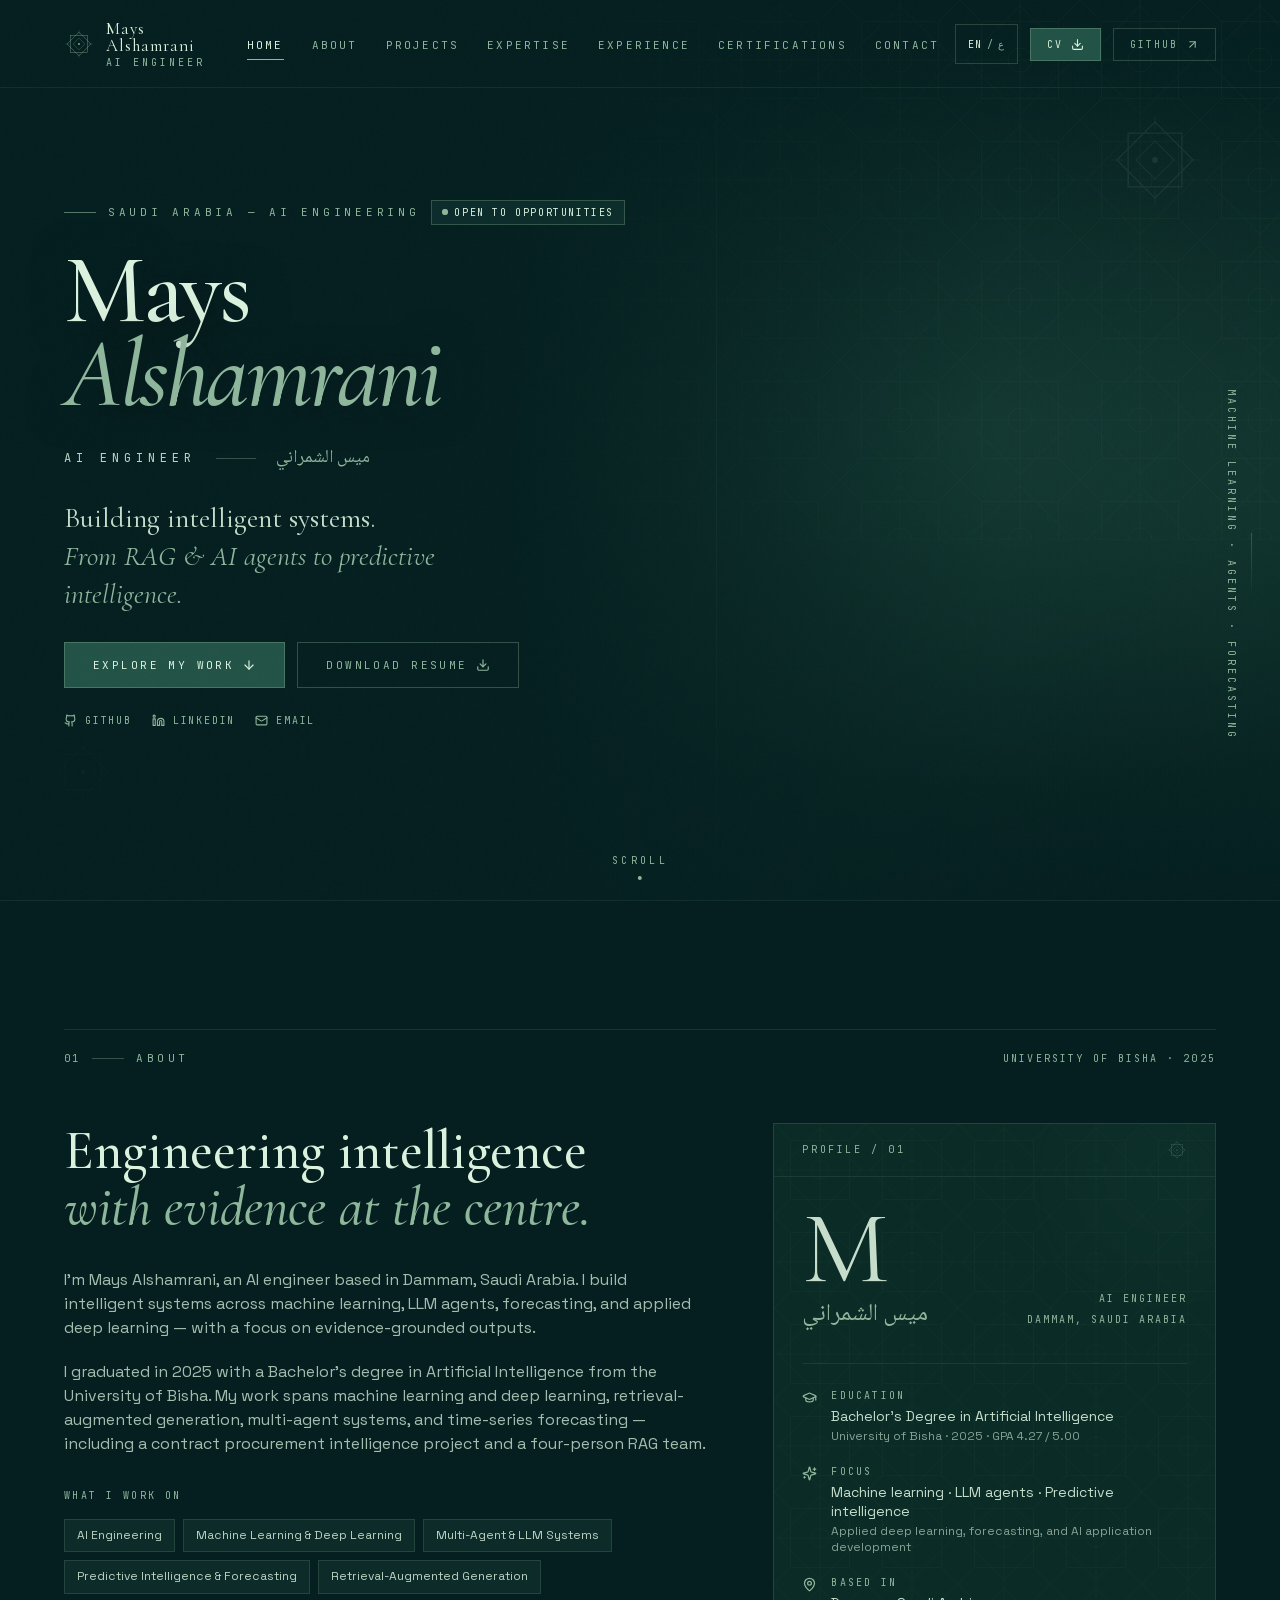
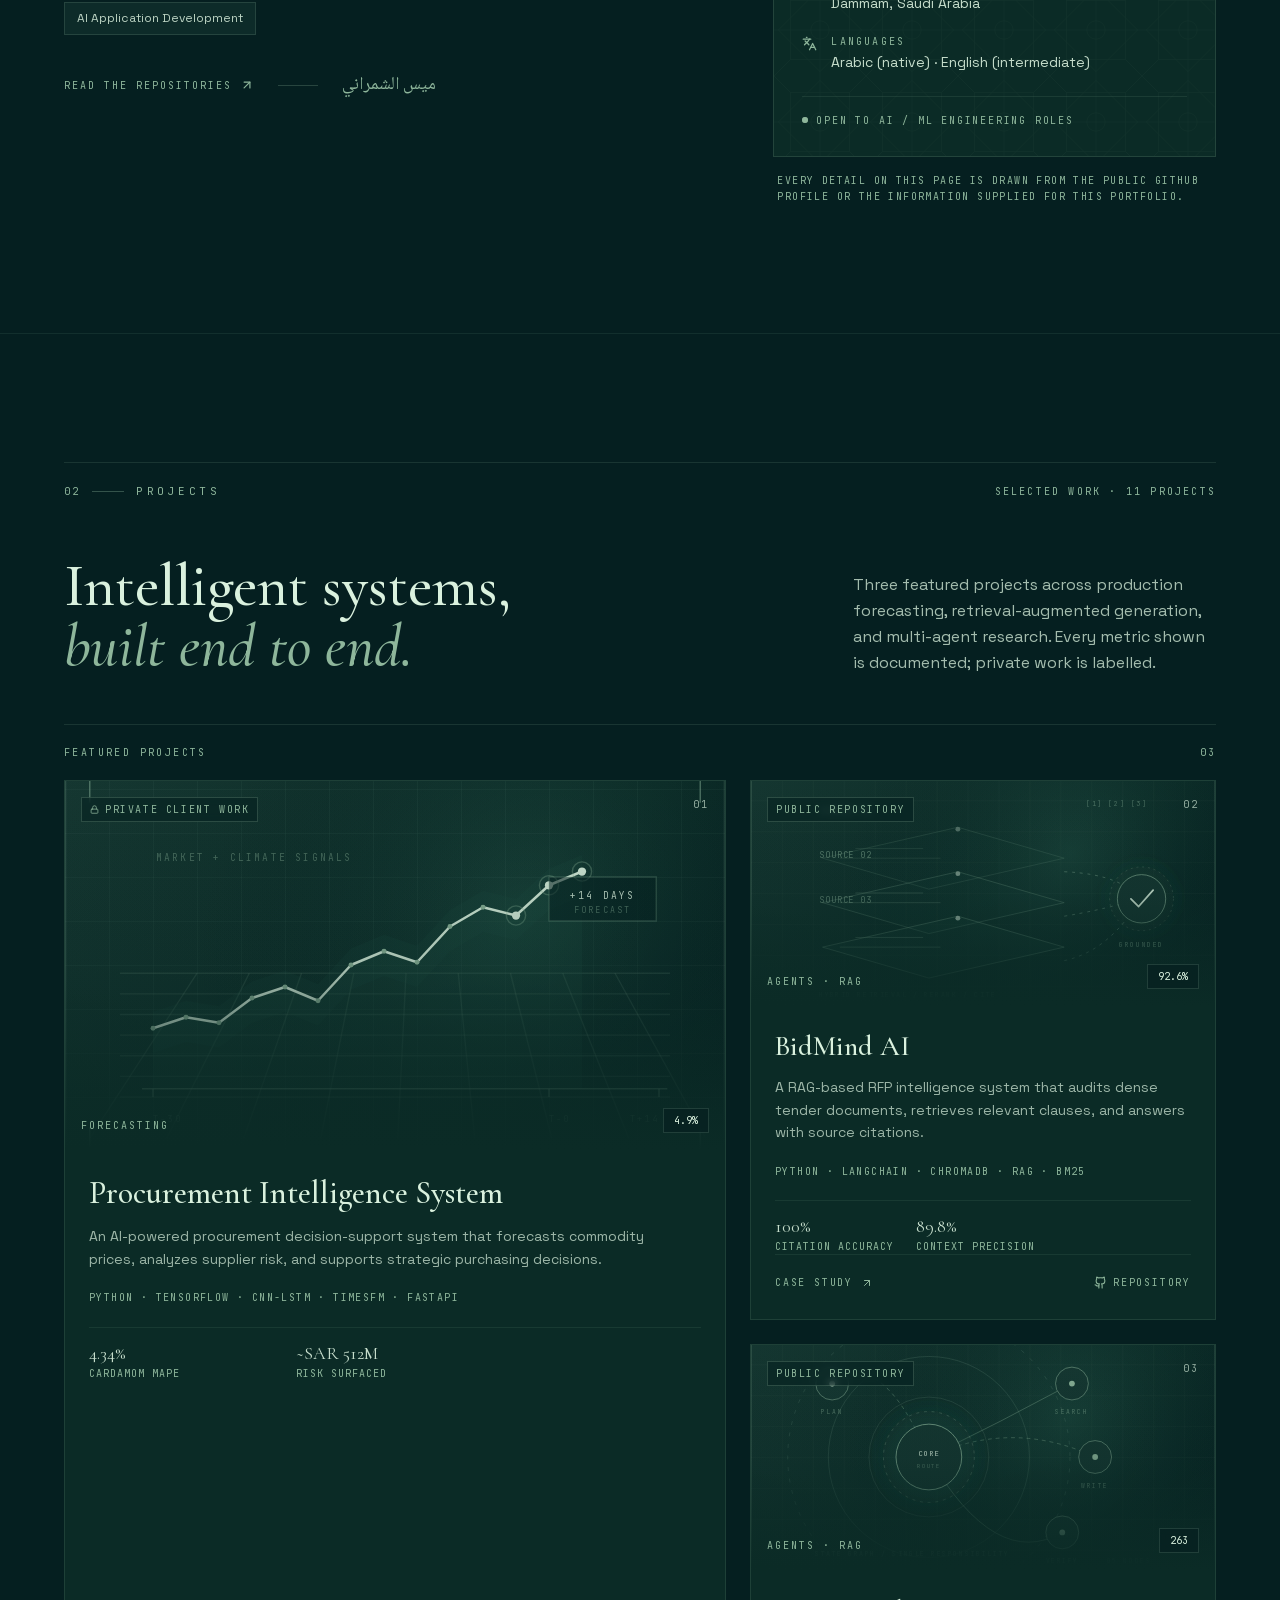
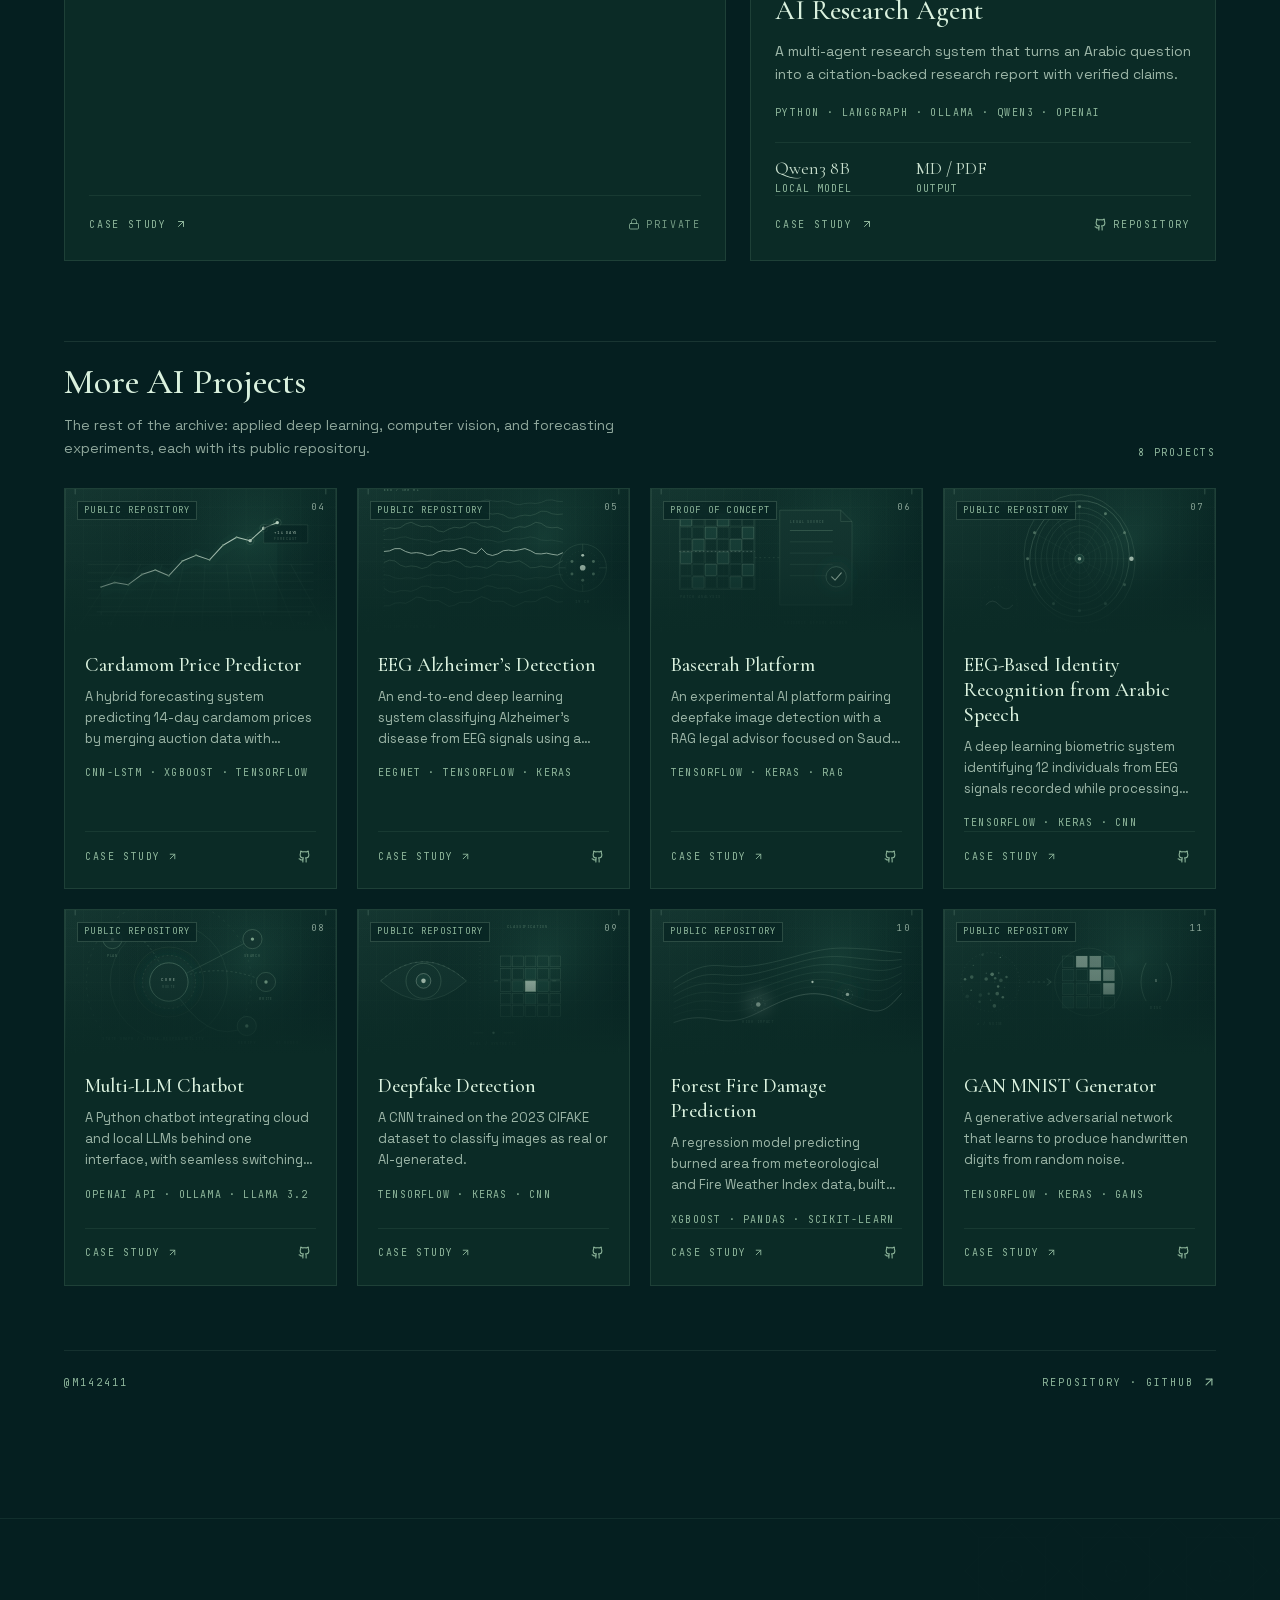
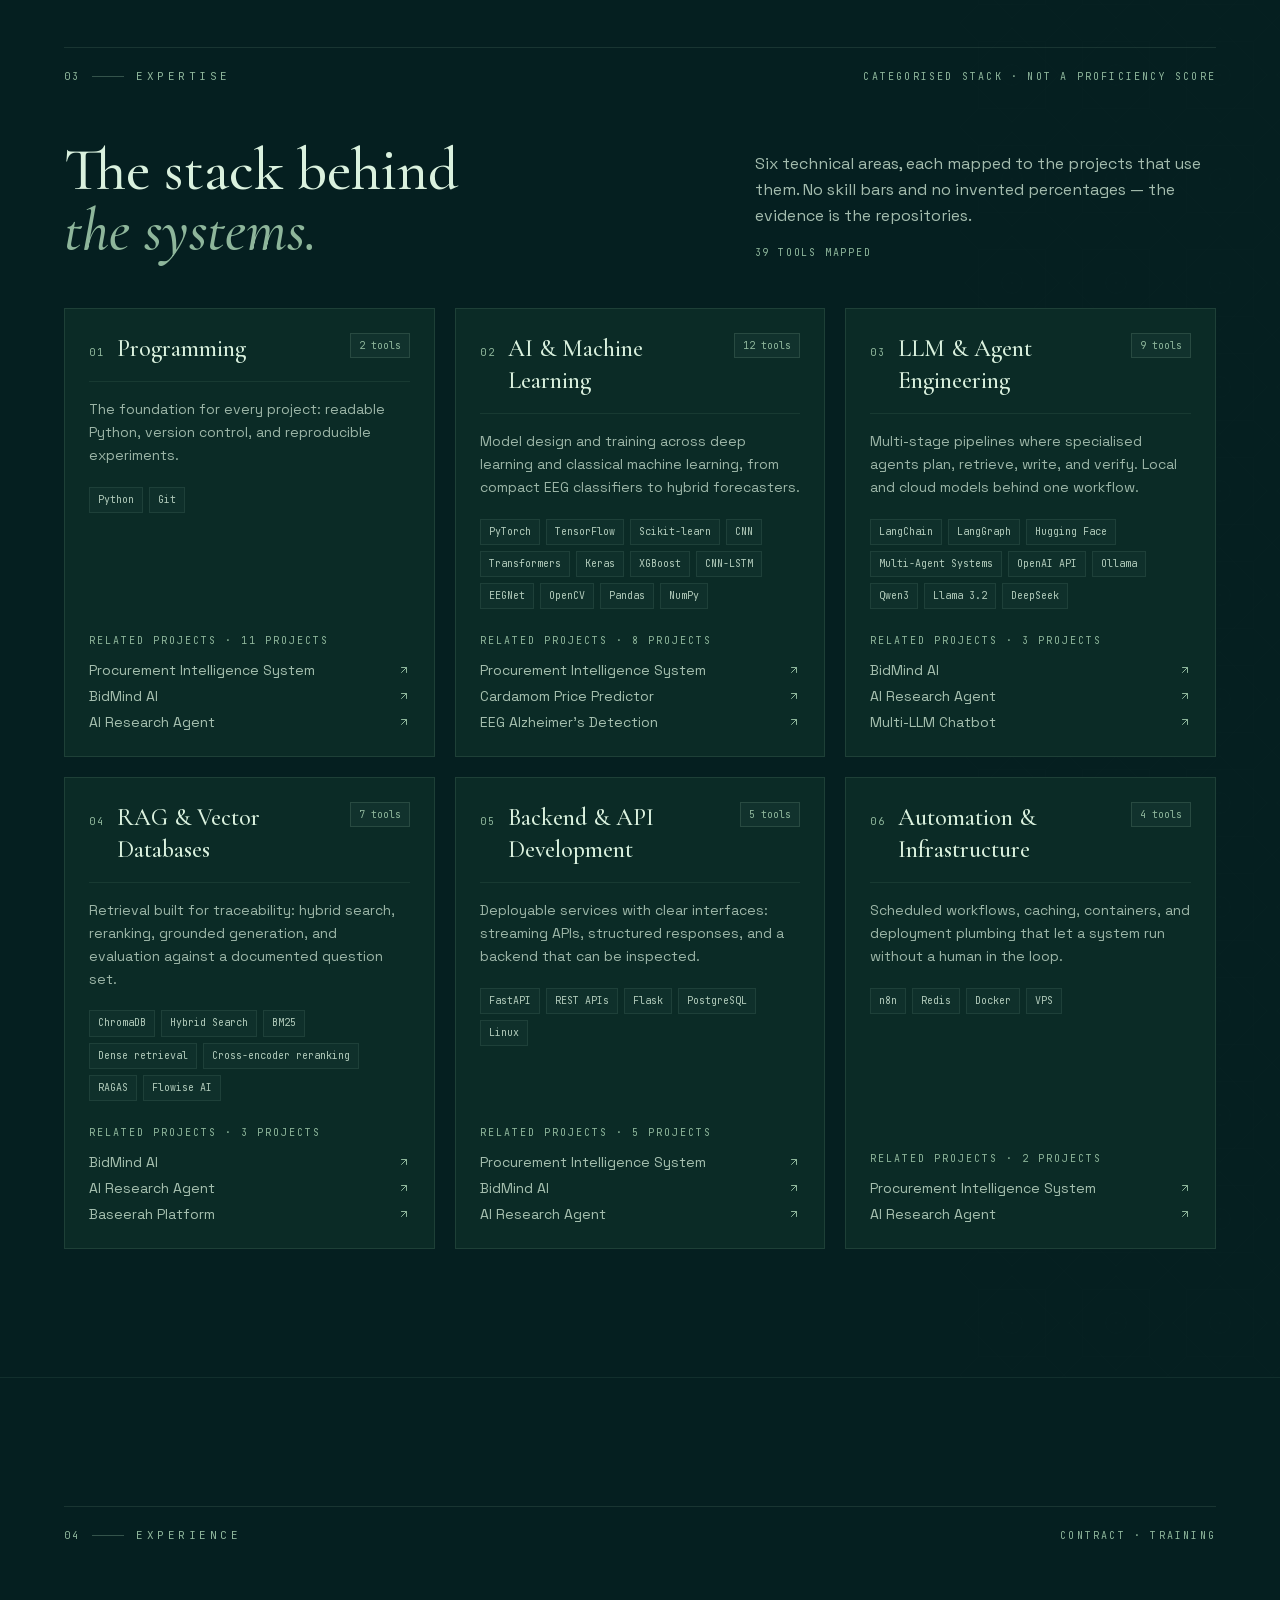
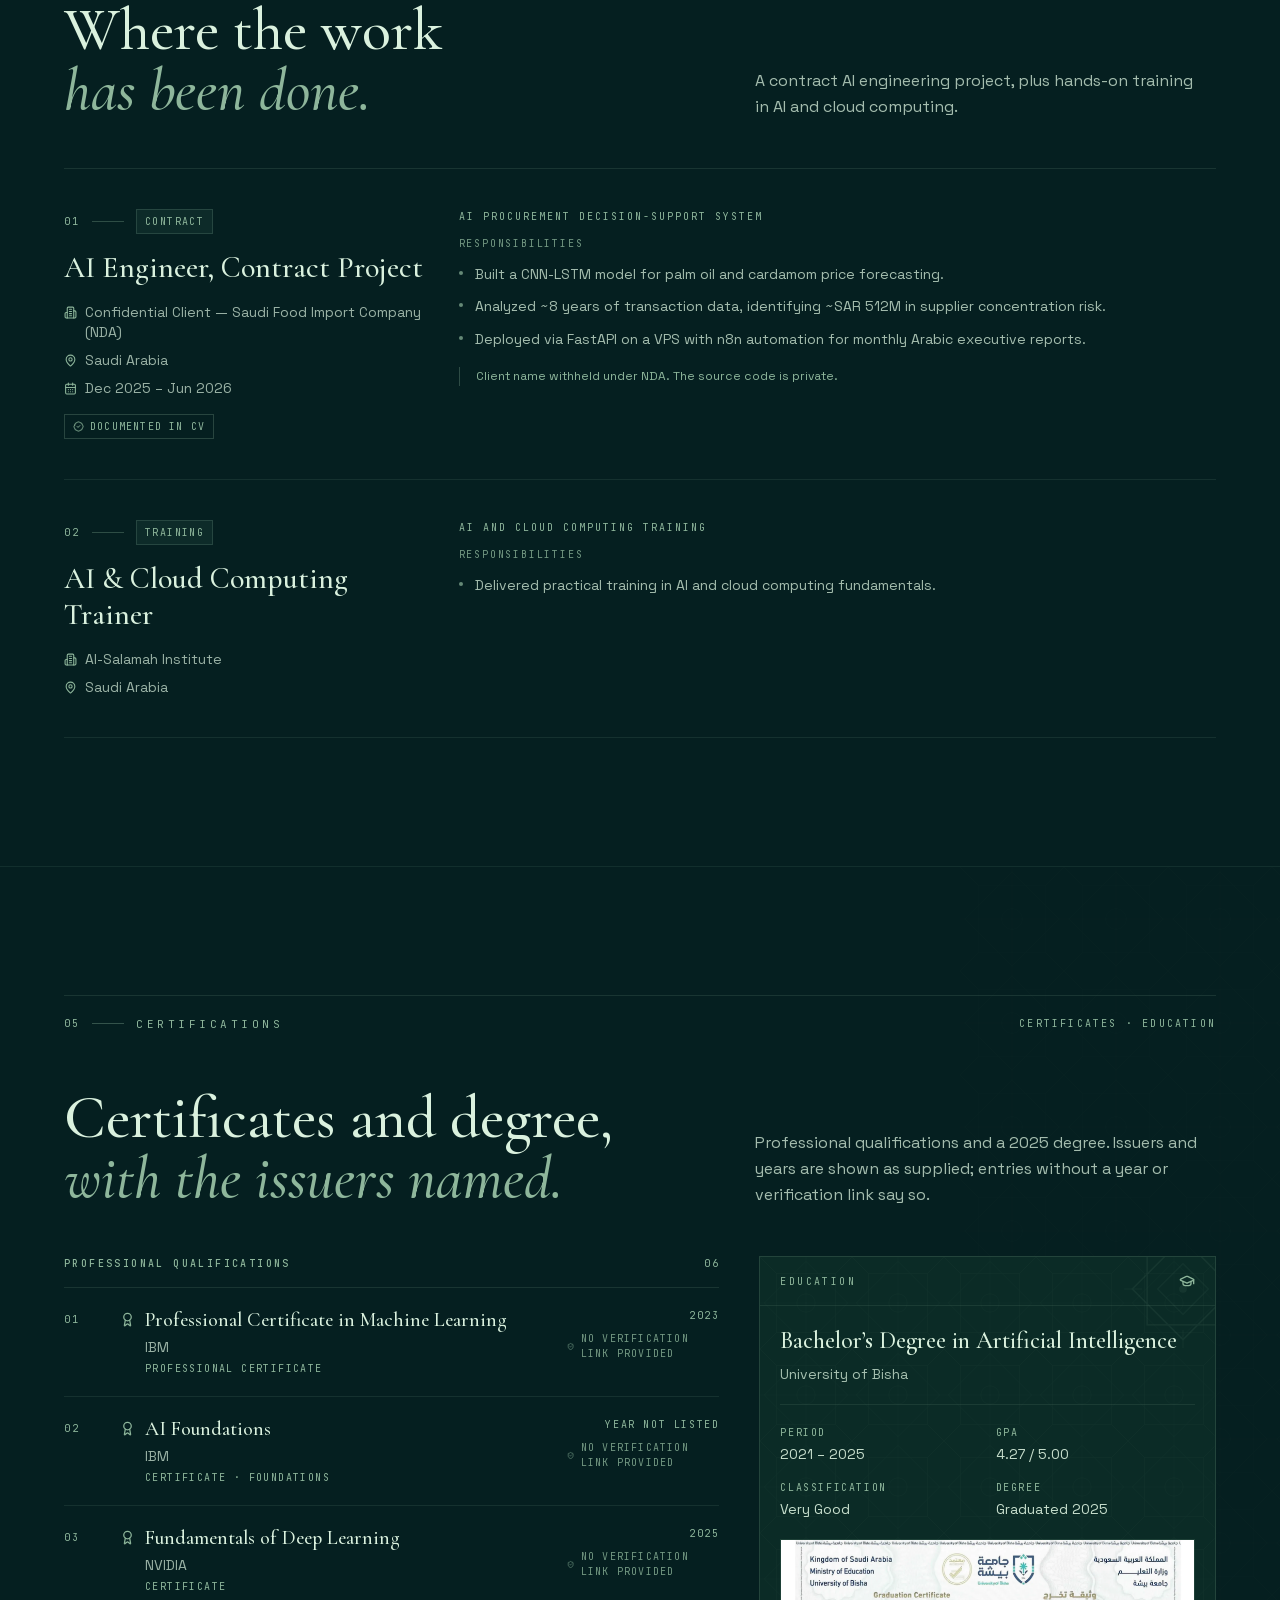
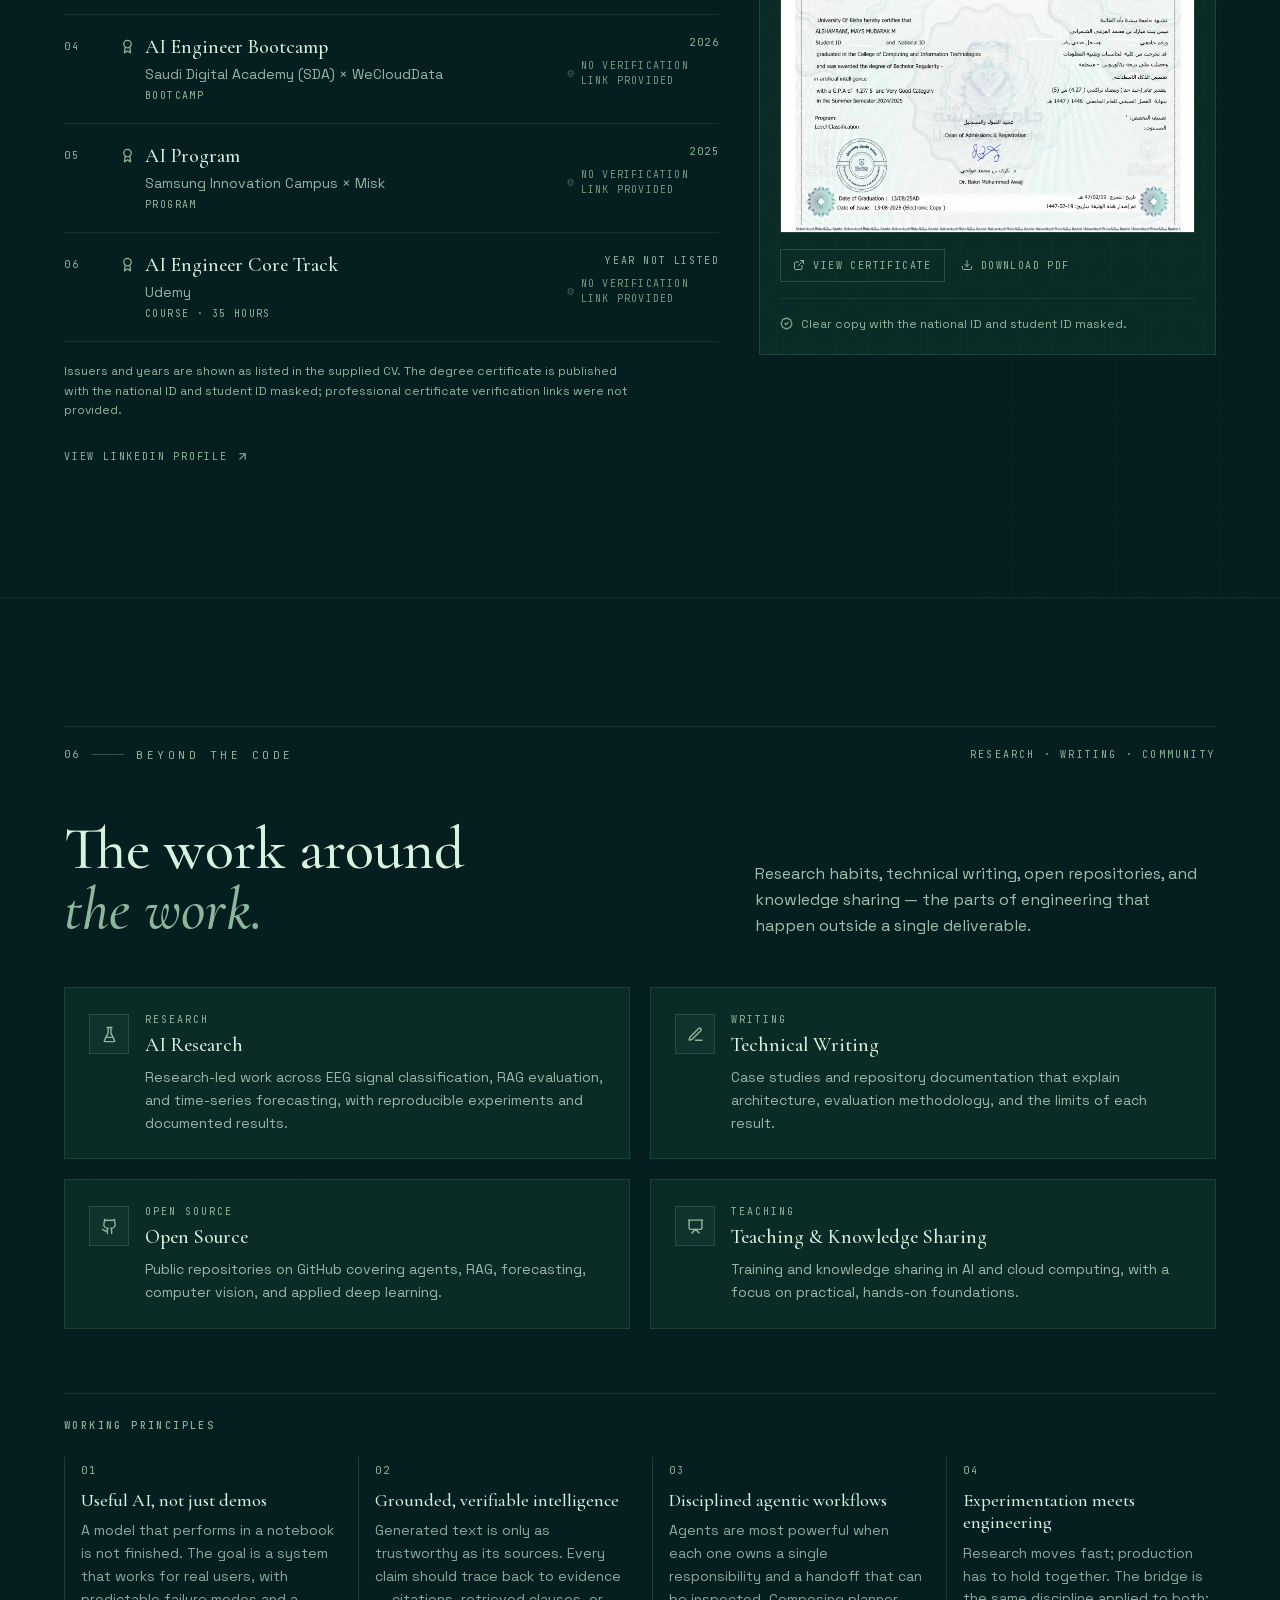
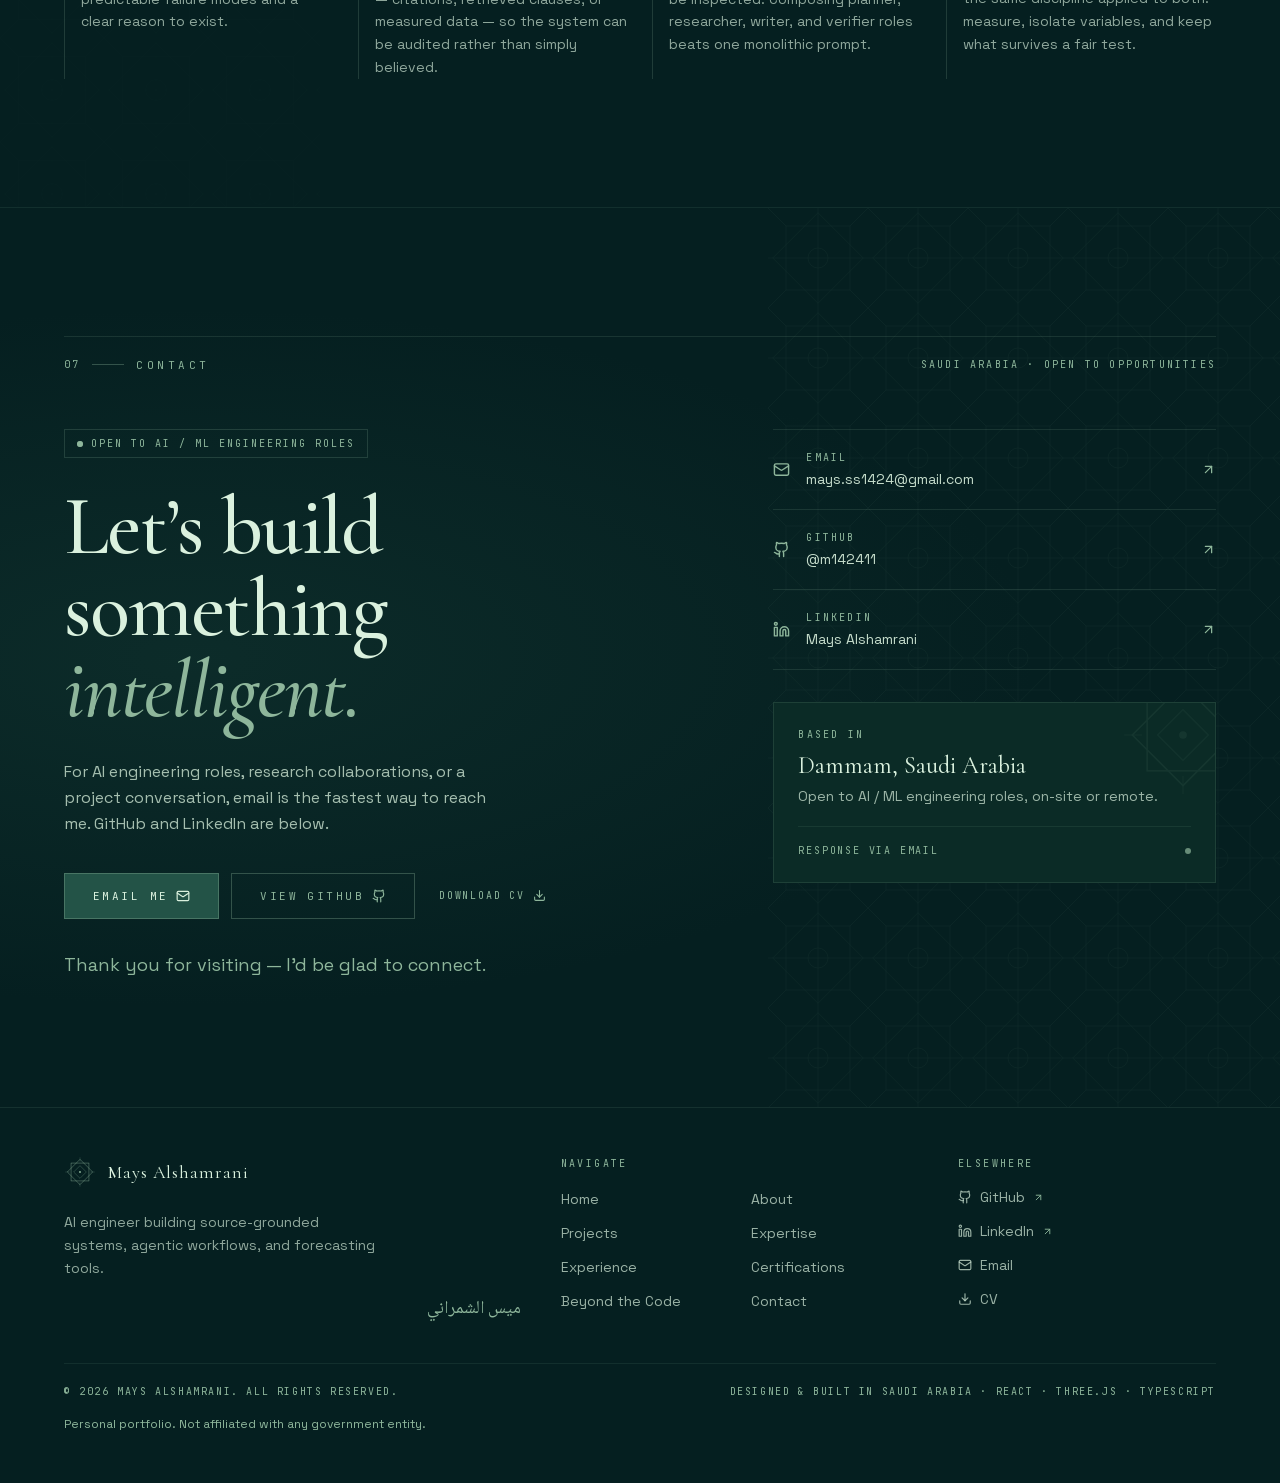
==== commit a0f16414: "Remove unverified training entry and broaden AI positioning" ====
--- a/index.html
+++ b/index.html
@@ -9,7 +9,7 @@
     <title>Mays Alshamrani | AI Engineer</title>
     <meta
       name="description"
-      content="AI engineer in Dammam building RAG systems, LLM agents, and forecasting tools. Explore verified projects, case studies, and experience."
+      content="AI engineer in Dammam building intelligent systems across machine learning, LLM agents, forecasting, and applied deep learning. Explore projects, case studies, and experience."
     />
     <meta name="author" content="Mays Alshamrani" />
     <meta name="robots" content="index, follow" />
@@ -23,7 +23,7 @@
     <meta property="og:title" content="Mays Alshamrani | AI Engineer" />
     <meta
       property="og:description"
-      content="AI engineer in Dammam building RAG systems, LLM agents, and forecasting tools. Explore verified projects, case studies, and experience."
+      content="AI engineer in Dammam building intelligent systems across machine learning, LLM agents, forecasting, and applied deep learning. Explore projects, case studies, and experience."
     />
     <meta property="og:image" content="https://m142411.github.io/og-image.jpg" />
     <meta property="og:image:type" content="image/jpeg" />
@@ -40,7 +40,7 @@
     <meta name="twitter:title" content="Mays Alshamrani | AI Engineer" />
     <meta
       name="twitter:description"
-      content="AI engineer in Dammam building RAG systems, LLM agents, and forecasting tools. Explore verified projects, case studies, and experience."
+      content="AI engineer in Dammam building intelligent systems across machine learning, LLM agents, forecasting, and applied deep learning. Explore projects, case studies, and experience."
     />
     <meta name="twitter:image" content="https://m142411.github.io/og-image.jpg" />
     <meta
@@ -139,7 +139,7 @@
         "name": "Mays Alshamrani",
         "alternateName": "ميس الشمراني",
         "jobTitle": "AI Engineer",
-        "description": "AI engineer building source-grounded intelligent systems, LLM agents, RAG applications, and procurement forecasting tools.",
+        "description": "AI engineer building intelligent systems across machine learning, LLM agents, predictive modelling, and applied deep learning.",
         "email": "mailto:mays.ss1424@gmail.com",
         "url": "https://m142411.github.io/",
         "sameAs": [
@@ -272,9 +272,9 @@
         }
       })();
     </script>
-    <script type="module" crossorigin src="/assets/main-h6Z5b1Ta.js"></script>
+    <script type="module" crossorigin src="/assets/main-DdjWc2Ra.js"></script>
     <style data-main-css>
-*,:before,:after{--tw-border-spacing-x: 0;--tw-border-spacing-y: 0;--tw-translate-x: 0;--tw-translate-y: 0;--tw-rotate: 0;--tw-skew-x: 0;--tw-skew-y: 0;--tw-scale-x: 1;--tw-scale-y: 1;--tw-pan-x: ;--tw-pan-y: ;--tw-pinch-zoom: ;--tw-scroll-snap-strictness: proximity;--tw-gradient-from-position: ;--tw-gradient-via-position: ;--tw-gradient-to-position: ;--tw-ordinal: ;--tw-slashed-zero: ;--tw-numeric-figure: ;--tw-numeric-spacing: ;--tw-numeric-fraction: ;--tw-ring-inset: ;--tw-ring-offset-width: 0px;--tw-ring-offset-color: #fff;--tw-ring-color: rgb(59 130 246 / .5);--tw-ring-offset-shadow: 0 0 #0000;--tw-ring-shadow: 0 0 #0000;--tw-shadow: 0 0 #0000;--tw-shadow-colored: 0 0 #0000;--tw-blur: ;--tw-brightness: ;--tw-contrast: ;--tw-grayscale: ;--tw-hue-rotate: ;--tw-invert: ;--tw-saturate: ;--tw-sepia: ;--tw-drop-shadow: ;--tw-backdrop-blur: ;--tw-backdrop-brightness: ;--tw-backdrop-contrast: ;--tw-backdrop-grayscale: ;--tw-backdrop-hue-rotate: ;--tw-backdrop-invert: ;--tw-backdrop-opacity: ;--tw-backdrop-saturate: ;--tw-backdrop-sepia: ;--tw-contain-size: ;--tw-contain-layout: ;--tw-contain-paint: ;--tw-contain-style: }::backdrop{--tw-border-spacing-x: 0;--tw-border-spacing-y: 0;--tw-translate-x: 0;--tw-translate-y: 0;--tw-rotate: 0;--tw-skew-x: 0;--tw-skew-y: 0;--tw-scale-x: 1;--tw-scale-y: 1;--tw-pan-x: ;--tw-pan-y: ;--tw-pinch-zoom: ;--tw-scroll-snap-strictness: proximity;--tw-gradient-from-position: ;--tw-gradient-via-position: ;--tw-gradient-to-position: ;--tw-ordinal: ;--tw-slashed-zero: ;--tw-numeric-figure: ;--tw-numeric-spacing: ;--tw-numeric-fraction: ;--tw-ring-inset: ;--tw-ring-offset-width: 0px;--tw-ring-offset-color: #fff;--tw-ring-color: rgb(59 130 246 / .5);--tw-ring-offset-shadow: 0 0 #0000;--tw-ring-shadow: 0 0 #0000;--tw-shadow: 0 0 #0000;--tw-shadow-colored: 0 0 #0000;--tw-blur: ;--tw-brightness: ;--tw-contrast: ;--tw-grayscale: ;--tw-hue-rotate: ;--tw-invert: ;--tw-saturate: ;--tw-sepia: ;--tw-drop-shadow: ;--tw-backdrop-blur: ;--tw-backdrop-brightness: ;--tw-backdrop-contrast: ;--tw-backdrop-grayscale: ;--tw-backdrop-hue-rotate: ;--tw-backdrop-invert: ;--tw-backdrop-opacity: ;--tw-backdrop-saturate: ;--tw-backdrop-sepia: ;--tw-contain-size: ;--tw-contain-layout: ;--tw-contain-paint: ;--tw-contain-style: }*,:before,:after{box-sizing:border-box;border-width:0;border-style:solid;border-color:#e5e7eb}:before,:after{--tw-content: ""}html,:host{line-height:1.5;-webkit-text-size-adjust:100%;-moz-tab-size:4;-o-tab-size:4;tab-size:4;font-family:Space Grotesk,system-ui,sans-serif;font-feature-settings:normal;font-variation-settings:normal;-webkit-tap-highlight-color:transparent}body{margin:0;line-height:inherit}hr{height:0;color:inherit;border-top-width:1px}abbr:where([title]){-webkit-text-decoration:underline dotted;text-decoration:underline dotted}h1,h2,h3,h4,h5,h6{font-size:inherit;font-weight:inherit}a{color:inherit;text-decoration:inherit}b,strong{font-weight:bolder}code,kbd,samp,pre{font-family:JetBrains Mono,monospace;font-feature-settings:normal;font-variation-settings:normal;font-size:1em}small{font-size:80%}sub,sup{font-size:75%;line-height:0;position:relative;vertical-align:baseline}sub{bottom:-.25em}sup{top:-.5em}table{text-indent:0;border-color:inherit;border-collapse:collapse}button,input,optgroup,select,textarea{font-family:inherit;font-feature-settings:inherit;font-variation-settings:inherit;font-size:100%;font-weight:inherit;line-height:inherit;letter-spacing:inherit;color:inherit;margin:0;padding:0}button,select{text-transform:none}button,input:where([type=button]),input:where([type=reset]),input:where([type=submit]){-webkit-appearance:button;background-color:transparent;background-image:none}:-moz-focusring{outline:auto}:-moz-ui-invalid{box-shadow:none}progress{vertical-align:baseline}::-webkit-inner-spin-button,::-webkit-outer-spin-button{height:auto}[type=search]{-webkit-appearance:textfield;outline-offset:-2px}::-webkit-search-decoration{-webkit-appearance:none}::-webkit-file-upload-button{-webkit-appearance:button;font:inherit}summary{display:list-item}blockquote,dl,dd,h1,h2,h3,h4,h5,h6,hr,figure,p,pre{margin:0}fieldset{margin:0;padding:0}legend{padding:0}ol,ul,menu{list-style:none;margin:0;padding:0}dialog{padding:0}textarea{resize:vertical}input::-moz-placeholder,textarea::-moz-placeholder{opacity:1;color:#9ca3af}input::placeholder,textarea::placeholder{opacity:1;color:#9ca3af}button,[role=button]{cursor:pointer}:disabled{cursor:default}img,svg,video,canvas,audio,iframe,embed,object{display:block;vertical-align:middle}img,video{max-width:100%;height:auto}[hidden]:where(:not([hidden=until-found])){display:none}:root{--forest-deep: #051f20;--forest-dark: #0b2b26;--forest-mid: #163832;--forest-emerald: #235347;--forest-sage: #8eb69b;--forest-mint: #daf1de;color-scheme:dark}html{scroll-behavior:smooth;scroll-padding-top:6rem;-webkit-text-size-adjust:100%}body{--tw-bg-opacity: 1;background-color:rgb(5 31 32 / var(--tw-bg-opacity, 1));--tw-text-opacity: 1;color:rgb(218 241 222 / var(--tw-text-opacity, 1));-webkit-font-smoothing:antialiased;-moz-osx-font-smoothing:grayscale;font-family:Space Grotesk,system-ui,sans-serif;font-feature-settings:"ss01" 1,"ss02" 1;overflow-x:hidden}h1,h2,h3,h4{font-family:Cormorant Garamond,Times New Roman,serif;font-weight:500}::-moz-selection{background-color:#235347;color:#daf1de}::selection{background-color:#235347;color:#daf1de}:focus-visible{outline:2px solid #8eb69b;outline-offset:4px}[dir=rtl] body{font-family:Noto Naskh Arabic,Space Grotesk,system-ui,sans-serif}[dir=rtl] .font-display{font-family:Noto Naskh Arabic,Cormorant Garamond,serif}[dir=rtl] h1,[dir=rtl] h2,[dir=rtl] h3,[dir=rtl] h4,[dir=rtl] p,[dir=rtl] li,[dir=rtl] a,[dir=rtl] button,[dir=rtl] dt,[dir=rtl] dd{letter-spacing:normal}[dir=rtl] .font-mono,[dir=rtl] .eyebrow{font-family:JetBrains Mono,Noto Naskh Arabic,monospace;letter-spacing:.08em}[dir=rtl] .btn-primary,[dir=rtl] .btn-ghost,[dir=rtl] .nav-link{font-family:JetBrains Mono,Noto Naskh Arabic,monospace}[dir=rtl] .italic{font-style:normal}[dir=rtl] .hero-name{font-size:clamp(3.2rem,6.1vw,6rem);line-height:1.14;letter-spacing:-.01em}[dir=rtl] h1,[dir=rtl] h2{line-height:1.24}::-webkit-scrollbar{width:10px;height:10px}::-webkit-scrollbar-track{background:#051f20}::-webkit-scrollbar-thumb{background:#235347;border:2px solid #051f20}::-webkit-scrollbar-thumb:hover{background:#235347;box-shadow:inset 0 0 0 20px #daf1de1a}.container{width:100%}@media(min-width:640px){.container{max-width:640px}}@media(min-width:768px){.container{max-width:768px}}@media(min-width:1024px){.container{max-width:1024px}}@media(min-width:1280px){.container{max-width:1280px}}@media(min-width:1536px){.container{max-width:1536px}}.container-shell{margin-left:auto;margin-right:auto;width:100%;max-width:1500px;padding-left:1.5rem;padding-right:1.5rem}@media(min-width:768px){.container-shell{padding-left:2.5rem;padding-right:2.5rem}}@media(min-width:1024px){.container-shell{padding-left:4rem;padding-right:4rem}}[dir=rtl] .eyebrow{font-family:JetBrains Mono,Noto Naskh Arabic,monospace;letter-spacing:.08em}.eyebrow{font-family:JetBrains Mono,monospace;font-size:10px;text-transform:uppercase;letter-spacing:.34em;--tw-text-opacity: 1;color:rgb(142 182 155 / var(--tw-text-opacity, 1))}@media(min-width:768px){.eyebrow{font-size:11px}}[dir=rtl] .btn-primary{font-family:JetBrains Mono,Noto Naskh Arabic,monospace;letter-spacing:.08em}.btn-primary{position:relative;display:inline-flex;align-items:center;justify-content:center;gap:.5rem;overflow:hidden;--tw-bg-opacity: 1;background-color:rgb(35 83 71 / var(--tw-bg-opacity, 1));padding:.875rem 1.75rem;font-family:JetBrains Mono,monospace;font-size:11px;text-transform:uppercase;letter-spacing:.22em;--tw-text-opacity: 1;color:rgb(218 241 222 / var(--tw-text-opacity, 1));transition-property:color,background-color,border-color,text-decoration-color,fill,stroke;transition-timing-function:cubic-bezier(.4,0,.2,1);transition-duration:.5s;border:1px solid rgba(142,182,155,.35)}.btn-primary:before{content:"";position:absolute;inset:0;background:linear-gradient(120deg,transparent 0%,rgba(218,241,222,.16) 45%,transparent 70%);transform:translate(-120%);transition:transform .9s cubic-bezier(.22,1,.36,1)}.btn-primary:hover:before{transform:translate(120%)}.btn-primary:hover{background:#235347;box-shadow:inset 0 0 0 100px #daf1de12}[dir=rtl] .btn-ghost{font-family:JetBrains Mono,Noto Naskh Arabic,monospace;letter-spacing:.08em}.btn-ghost{display:inline-flex;align-items:center;justify-content:center;gap:.5rem;padding:.875rem 1.75rem;font-family:JetBrains Mono,monospace;font-size:11px;text-transform:uppercase;letter-spacing:.22em;--tw-text-opacity: 1;color:rgb(142 182 155 / var(--tw-text-opacity, 1));transition-property:all;transition-timing-function:cubic-bezier(.4,0,.2,1);transition-duration:.5s;border:1px solid rgba(142,182,155,.32)}.btn-ghost:hover{background:#8eb69b14;color:#daf1de;border-color:#8eb69b99}.hero-atmosphere{background:radial-gradient(ellipse at 76% 48%,rgba(35,83,71,.42) 0%,transparent 55%),radial-gradient(ellipse at 18% 82%,rgba(22,56,50,.36) 0%,transparent 58%),linear-gradient(180deg,#051f20,#0b2b26 56%,#051f20)}[dir=rtl] .hero-atmosphere{background:radial-gradient(ellipse at 24% 48%,rgba(35,83,71,.42) 0%,transparent 55%),radial-gradient(ellipse at 82% 82%,rgba(22,56,50,.36) 0%,transparent 58%),linear-gradient(180deg,#051f20,#0b2b26 56%,#051f20)}.hero-veil-mobile{background:radial-gradient(ellipse at 50% 62%,#051f2033,#051f20b8 48%,#051f20f7)}.hero-veil-desktop{background:linear-gradient(to right,#051f20 0%,rgba(5,31,32,.96) 40%,rgba(5,31,32,.58) 58%,rgba(5,31,32,.08) 78%,transparent 100%)}[dir=rtl] .hero-veil-desktop{background:linear-gradient(to left,#051f20 0%,rgba(5,31,32,.96) 40%,rgba(5,31,32,.58) 58%,rgba(5,31,32,.08) 78%,transparent 100%)}.contact-atmosphere{background:radial-gradient(ellipse at 15% 50%,rgba(35,83,71,.35) 0%,transparent 55%)}[dir=rtl] .contact-atmosphere{background:radial-gradient(ellipse at 85% 50%,rgba(35,83,71,.35) 0%,transparent 55%)}.card-spotlight{position:relative}.card-spotlight:after{content:"";position:absolute;inset:0;pointer-events:none;opacity:0;transition:opacity .5s ease;background:radial-gradient(420px circle at var(--spot-x, 50%) var(--spot-y, 50%),rgba(142,182,155,.14),transparent 62%)}.card-spotlight:hover:after,.card-spotlight:focus-within:after{opacity:1}.link-line{background-image:linear-gradient(currentColor,currentColor);background-position:0 100%;background-repeat:no-repeat;background-size:0% 1px;transition:background-size .45s cubic-bezier(.22,1,.36,1)}.link-line:hover,.link-line:focus-visible{background-size:100% 1px}[dir=rtl] .link-line{background-position:100% 100%}.cover-scan{position:absolute;inset:0;pointer-events:none;overflow:hidden}.cover-scan:before{content:"";position:absolute;left:0;right:0;top:-40%;height:38%;background:linear-gradient(to bottom,transparent,rgba(218,241,222,.12),transparent);transition:transform 1.1s cubic-bezier(.22,1,.36,1)}.group:hover .cover-scan:before{transform:translateY(420%)}[dir=rtl] .nav-link{font-family:JetBrains Mono,Noto Naskh Arabic,monospace;letter-spacing:.08em}.nav-link{position:relative;padding-top:.5rem;padding-bottom:.5rem;font-family:JetBrains Mono,monospace;font-size:11px;text-transform:uppercase;letter-spacing:.2em;--tw-text-opacity: 1;color:rgb(142 182 155 / var(--tw-text-opacity, 1));transition-property:color,background-color,border-color,text-decoration-color,fill,stroke;transition-timing-function:cubic-bezier(.4,0,.2,1);transition-duration:.3s}.nav-link:hover{--tw-text-opacity: 1;color:rgb(218 241 222 / var(--tw-text-opacity, 1))}.nav-link:before{content:"";position:absolute;inset:-6px -8px}.nav-link[aria-current=true]{--tw-text-opacity: 1;color:rgb(218 241 222 / var(--tw-text-opacity, 1))}.nav-link[aria-current=true]:after{content:"";position:absolute;left:0;right:0;bottom:0;height:1px;background:#8eb69b}.sr-only{position:absolute;width:1px;height:1px;padding:0;margin:-1px;overflow:hidden;clip:rect(0,0,0,0);white-space:nowrap;border-width:0}.pointer-events-none{pointer-events:none}.visible{visibility:visible}.invisible{visibility:hidden}.static{position:static}.fixed{position:fixed}.absolute{position:absolute}.relative{position:relative}.sticky{position:sticky}.inset-0{inset:0}.inset-x-0{left:0;right:0}.inset-x-3{left:.75rem;right:.75rem}.inset-x-4{left:1rem;right:1rem}.inset-x-5{left:1.25rem;right:1.25rem}.inset-y-0{top:0;bottom:0}.-end-10{inset-inline-end:-2.5rem}.-end-8{inset-inline-end:-2rem}.-top-10{top:-2.5rem}.-top-8{top:-2rem}.bottom-0{bottom:0}.bottom-24{bottom:6rem}.bottom-4{bottom:1rem}.bottom-40{bottom:10rem}.bottom-5{bottom:1.25rem}.end-0{inset-inline-end:0px}.end-6{inset-inline-end:1.5rem}.end-7{inset-inline-end:1.75rem}.end-\[6\%\]{inset-inline-end:6%}.left-1\/2{left:50%}.start-0{inset-inline-start:0px}.start-\[4\%\]{inset-inline-start:4%}.top-0{top:0}.top-28{top:7rem}.top-3{top:.75rem}.top-4{top:1rem}.top-6{top:1.5rem}.isolate{isolation:isolate}.z-10{z-index:10}.z-20{z-index:20}.z-30{z-index:30}.z-\[100\]{z-index:100}.z-\[60\]{z-index:60}.z-\[80\]{z-index:80}.z-\[85\]{z-index:85}.-mx-1{margin-left:-.25rem;margin-right:-.25rem}.-my-1{margin-top:-.25rem;margin-bottom:-.25rem}.-my-1\.5{margin-top:-.375rem;margin-bottom:-.375rem}.mx-auto{margin-left:auto;margin-right:auto}.mb-1{margin-bottom:.25rem}.mb-10{margin-bottom:2.5rem}.mb-3{margin-bottom:.75rem}.mt-0\.5{margin-top:.125rem}.mt-1{margin-top:.25rem}.mt-1\.5{margin-top:.375rem}.mt-10{margin-top:2.5rem}.mt-12{margin-top:3rem}.mt-16{margin-top:4rem}.mt-2{margin-top:.5rem}.mt-20{margin-top:5rem}.mt-3{margin-top:.75rem}.mt-4{margin-top:1rem}.mt-5{margin-top:1.25rem}.mt-6{margin-top:1.5rem}.mt-7{margin-top:1.75rem}.mt-8{margin-top:2rem}.mt-9{margin-top:2.25rem}.mt-auto{margin-top:auto}.line-clamp-3{overflow:hidden;display:-webkit-box;-webkit-box-orient:vertical;-webkit-line-clamp:3}.block{display:block}.inline-block{display:inline-block}.flex{display:flex}.inline-flex{display:inline-flex}.grid{display:grid}.hidden{display:none}.h-1{height:.25rem}.h-1\.5{height:.375rem}.h-10{height:2.5rem}.h-16{height:4rem}.h-24{height:6rem}.h-32{height:8rem}.h-36{height:9rem}.h-48{height:12rem}.h-5{height:1.25rem}.h-52{height:13rem}.h-6{height:1.5rem}.h-60{height:15rem}.h-64{height:16rem}.h-8{height:2rem}.h-\[60vh\]{height:60vh}.h-auto{height:auto}.h-full{height:100%}.h-px{height:1px}.max-h-\[92vh\]{max-height:92vh}.min-h-6{min-height:1.5rem}.min-h-\[100svh\]{min-height:100svh}.min-h-\[60vh\]{min-height:60vh}.min-h-screen{min-height:100vh}.w-1{width:.25rem}.w-1\.5{width:.375rem}.w-1\/4{width:25%}.w-10{width:2.5rem}.w-16{width:4rem}.w-2\/5{width:40%}.w-24{width:6rem}.w-32{width:8rem}.w-48{width:12rem}.w-5{width:1.25rem}.w-6{width:1.5rem}.w-8{width:2rem}.w-auto{width:auto}.w-full{width:100%}.w-px{width:1px}.min-w-0{min-width:0px}.max-w-2xl{max-width:42rem}.max-w-3xl{max-width:48rem}.max-w-6xl{max-width:72rem}.max-w-\[1500px\]{max-width:1500px}.max-w-md{max-width:28rem}.max-w-prose{max-width:65ch}.max-w-xl{max-width:36rem}.max-w-xs{max-width:20rem}.flex-1{flex:1 1 0%}.shrink-0{flex-shrink:0}.-translate-x-1\/2{--tw-translate-x: -50%;transform:translate(var(--tw-translate-x),var(--tw-translate-y)) rotate(var(--tw-rotate)) skew(var(--tw-skew-x)) skewY(var(--tw-skew-y)) scaleX(var(--tw-scale-x)) scaleY(var(--tw-scale-y))}.transform{transform:translate(var(--tw-translate-x),var(--tw-translate-y)) rotate(var(--tw-rotate)) skew(var(--tw-skew-x)) skewY(var(--tw-skew-y)) scaleX(var(--tw-scale-x)) scaleY(var(--tw-scale-y))}@keyframes ping{75%,to{transform:scale(2);opacity:0}}.animate-ping{animation:ping 1s cubic-bezier(0,0,.2,1) infinite}.resize{resize:both}.grid-cols-1{grid-template-columns:repeat(1,minmax(0,1fr))}.grid-cols-2{grid-template-columns:repeat(2,minmax(0,1fr))}.grid-cols-3{grid-template-columns:repeat(3,minmax(0,1fr))}.flex-col{flex-direction:column}.flex-col-reverse{flex-direction:column-reverse}.flex-wrap{flex-wrap:wrap}.items-start{align-items:flex-start}.items-end{align-items:flex-end}.items-center{align-items:center}.items-baseline{align-items:baseline}.items-stretch{align-items:stretch}.justify-center{justify-content:center}.justify-between{justify-content:space-between}.gap-1{gap:.25rem}.gap-1\.5{gap:.375rem}.gap-10{gap:2.5rem}.gap-12{gap:3rem}.gap-2{gap:.5rem}.gap-2\.5{gap:.625rem}.gap-3{gap:.75rem}.gap-3\.5{gap:.875rem}.gap-4{gap:1rem}.gap-5{gap:1.25rem}.gap-6{gap:1.5rem}.gap-8{gap:2rem}.gap-x-5{-moz-column-gap:1.25rem;column-gap:1.25rem}.gap-x-6{-moz-column-gap:1.5rem;column-gap:1.5rem}.gap-y-2{row-gap:.5rem}.gap-y-2\.5{row-gap:.625rem}.gap-y-3{row-gap:.75rem}.gap-y-5{row-gap:1.25rem}.space-y-2>:not([hidden])~:not([hidden]){--tw-space-y-reverse: 0;margin-top:calc(.5rem * calc(1 - var(--tw-space-y-reverse)));margin-bottom:calc(.5rem * var(--tw-space-y-reverse))}.space-y-2\.5>:not([hidden])~:not([hidden]){--tw-space-y-reverse: 0;margin-top:calc(.625rem * calc(1 - var(--tw-space-y-reverse)));margin-bottom:calc(.625rem * var(--tw-space-y-reverse))}.space-y-3>:not([hidden])~:not([hidden]){--tw-space-y-reverse: 0;margin-top:calc(.75rem * calc(1 - var(--tw-space-y-reverse)));margin-bottom:calc(.75rem * var(--tw-space-y-reverse))}.space-y-4>:not([hidden])~:not([hidden]){--tw-space-y-reverse: 0;margin-top:calc(1rem * calc(1 - var(--tw-space-y-reverse)));margin-bottom:calc(1rem * var(--tw-space-y-reverse))}.space-y-5>:not([hidden])~:not([hidden]){--tw-space-y-reverse: 0;margin-top:calc(1.25rem * calc(1 - var(--tw-space-y-reverse)));margin-bottom:calc(1.25rem * var(--tw-space-y-reverse))}.overflow-hidden{overflow:hidden}.overflow-y-auto{overflow-y:auto}.overflow-x-hidden{overflow-x:hidden}.truncate{overflow:hidden;text-overflow:ellipsis;white-space:nowrap}.rounded-full{border-radius:9999px}.border{border-width:1px}.border-b{border-bottom-width:1px}.border-s{border-inline-start-width:1px}.border-t{border-top-width:1px}.border-forest-sage\/10{border-color:#8eb69b1a}.border-forest-sage\/12{border-color:#8eb69b1f}.border-forest-sage\/15{border-color:#8eb69b26}.border-forest-sage\/18{border-color:#8eb69b2e}.border-forest-sage\/20{border-color:#8eb69b33}.border-forest-sage\/25{border-color:#8eb69b40}.border-forest-sage\/30{border-color:#8eb69b4d}.border-forest-sage\/35{border-color:#8eb69b59}.border-forest-sage\/40{border-color:#8eb69b66}.border-transparent{border-color:transparent}.bg-forest-dark{--tw-bg-opacity: 1;background-color:rgb(11 43 38 / var(--tw-bg-opacity, 1))}.bg-forest-dark\/95{background-color:#0b2b26f2}.bg-forest-deep{--tw-bg-opacity: 1;background-color:rgb(5 31 32 / var(--tw-bg-opacity, 1))}.bg-forest-deep\/55{background-color:#051f208c}.bg-forest-deep\/60{background-color:#051f2099}.bg-forest-deep\/85{background-color:#051f20d9}.bg-forest-deep\/88{background-color:#051f20e0}.bg-forest-deep\/98{background-color:#051f20fa}.bg-forest-emerald{--tw-bg-opacity: 1;background-color:rgb(35 83 71 / var(--tw-bg-opacity, 1))}.bg-forest-emerald\/25{background-color:#23534740}.bg-forest-mid\/40{background-color:#16383266}.bg-forest-mid\/50{background-color:#16383280}.bg-forest-mid\/60{background-color:#16383299}.bg-forest-mid\/70{background-color:#163832b3}.bg-forest-sage{--tw-bg-opacity: 1;background-color:rgb(142 182 155 / var(--tw-bg-opacity, 1))}.bg-forest-sage\/10{background-color:#8eb69b1a}.bg-forest-sage\/25{background-color:#8eb69b40}.bg-forest-sage\/30{background-color:#8eb69b4d}.bg-forest-sage\/35{background-color:#8eb69b59}.bg-forest-sage\/60{background-color:#8eb69b99}.bg-forest-sage\/70{background-color:#8eb69bb3}.bg-transparent{background-color:transparent}.bg-gradient-to-b{background-image:linear-gradient(to bottom,var(--tw-gradient-stops))}.bg-gradient-to-t{background-image:linear-gradient(to top,var(--tw-gradient-stops))}.from-forest-dark{--tw-gradient-from: #0B2B26 var(--tw-gradient-from-position);--tw-gradient-to: rgb(11 43 38 / 0) var(--tw-gradient-to-position);--tw-gradient-stops: var(--tw-gradient-from), var(--tw-gradient-to)}.from-forest-sage\/30{--tw-gradient-from: rgb(142 182 155 / .3) var(--tw-gradient-from-position);--tw-gradient-to: rgb(142 182 155 / 0) var(--tw-gradient-to-position);--tw-gradient-stops: var(--tw-gradient-from), var(--tw-gradient-to)}.from-transparent{--tw-gradient-from: transparent var(--tw-gradient-from-position);--tw-gradient-to: rgb(0 0 0 / 0) var(--tw-gradient-to-position);--tw-gradient-stops: var(--tw-gradient-from), var(--tw-gradient-to)}.via-forest-dark\/10{--tw-gradient-to: rgb(11 43 38 / 0) var(--tw-gradient-to-position);--tw-gradient-stops: var(--tw-gradient-from), rgb(11 43 38 / .1) var(--tw-gradient-via-position), var(--tw-gradient-to)}.via-forest-dark\/20{--tw-gradient-to: rgb(11 43 38 / 0) var(--tw-gradient-to-position);--tw-gradient-stops: var(--tw-gradient-from), rgb(11 43 38 / .2) var(--tw-gradient-via-position), var(--tw-gradient-to)}.via-forest-sage\/20{--tw-gradient-to: rgb(142 182 155 / 0) var(--tw-gradient-to-position);--tw-gradient-stops: var(--tw-gradient-from), rgb(142 182 155 / .2) var(--tw-gradient-via-position), var(--tw-gradient-to)}.via-transparent{--tw-gradient-to: rgb(0 0 0 / 0) var(--tw-gradient-to-position);--tw-gradient-stops: var(--tw-gradient-from), transparent var(--tw-gradient-via-position), var(--tw-gradient-to)}.to-transparent{--tw-gradient-to: transparent var(--tw-gradient-to-position)}.p-0{padding:0}.p-3{padding:.75rem}.p-4{padding:1rem}.p-5{padding:1.25rem}.p-6{padding:1.5rem}.px-1{padding-left:.25rem;padding-right:.25rem}.px-1\.5{padding-left:.375rem;padding-right:.375rem}.px-2{padding-left:.5rem;padding-right:.5rem}.px-2\.5{padding-left:.625rem;padding-right:.625rem}.px-3{padding-left:.75rem;padding-right:.75rem}.px-4{padding-left:1rem;padding-right:1rem}.px-5{padding-left:1.25rem;padding-right:1.25rem}.px-6{padding-left:1.5rem;padding-right:1.5rem}.py-0\.5{padding-top:.125rem;padding-bottom:.125rem}.py-1{padding-top:.25rem;padding-bottom:.25rem}.py-1\.5{padding-top:.375rem;padding-bottom:.375rem}.py-10{padding-top:2.5rem;padding-bottom:2.5rem}.py-2{padding-top:.5rem;padding-bottom:.5rem}.py-20{padding-top:5rem;padding-bottom:5rem}.py-24{padding-top:6rem;padding-bottom:6rem}.py-3{padding-top:.75rem;padding-bottom:.75rem}.py-4{padding-top:1rem;padding-bottom:1rem}.py-5{padding-top:1.25rem;padding-bottom:1.25rem}.py-8{padding-top:2rem;padding-bottom:2rem}.pb-10{padding-bottom:2.5rem}.pb-14{padding-bottom:3.5rem}.pb-4{padding-bottom:1rem}.pb-7{padding-bottom:1.75rem}.pb-8{padding-bottom:2rem}.ps-4{padding-inline-start:1rem}.pt-2{padding-top:.5rem}.pt-28{padding-top:7rem}.pt-3{padding-top:.75rem}.pt-4{padding-top:1rem}.pt-5{padding-top:1.25rem}.pt-6{padding-top:1.5rem}.pt-7{padding-top:1.75rem}.pt-8{padding-top:2rem}.text-center{text-align:center}.text-start{text-align:start}.text-end{text-align:end}.font-arabic{font-family:Noto Naskh Arabic,serif}.font-display{font-family:Cormorant Garamond,serif}.font-mono{font-family:JetBrains Mono,monospace}.text-2xl{font-size:1.5rem;line-height:2rem}.text-3xl{font-size:1.875rem;line-height:2.25rem}.text-4xl{font-size:2.25rem;line-height:2.5rem}.text-5xl{font-size:3rem;line-height:1}.text-\[10px\]{font-size:10px}.text-\[11px\]{font-size:11px}.text-\[13px\]{font-size:13px}.text-\[15px\]{font-size:15px}.text-\[17px\]{font-size:17px}.text-\[5\.5rem\]{font-size:5.5rem}.text-\[9px\]{font-size:9px}.text-\[clamp\(3\.55rem\,7\.6vw\,7\.4rem\)\]{font-size:clamp(3.55rem,7.6vw,7.4rem)}.text-base{font-size:1rem;line-height:1.5rem}.text-lg{font-size:1.125rem;line-height:1.75rem}.text-sm{font-size:.875rem;line-height:1.25rem}.text-xl{font-size:1.25rem;line-height:1.75rem}.text-xs{font-size:.75rem;line-height:1rem}.font-medium{font-weight:500}.uppercase{text-transform:uppercase}.italic{font-style:italic}.leading-\[0\.75\]{line-height:.75}.leading-\[0\.86\]{line-height:.86}.leading-\[0\.98\]{line-height:.98}.leading-\[1\.02\]{line-height:1.02}.leading-\[1\.04\]{line-height:1.04}.leading-\[1\.05\]{line-height:1.05}.leading-\[1\.35\]{line-height:1.35}.leading-\[1\.85\]{line-height:1.85}.leading-none{line-height:1}.leading-relaxed{line-height:1.625}.leading-snug{line-height:1.375}.leading-tight{line-height:1.25}.tracking-\[-0\.02em\]{letter-spacing:-.02em}.tracking-\[-0\.035em\]{letter-spacing:-.035em}.tracking-\[0\.05em\]{letter-spacing:.05em}.tracking-\[0\.06em\]{letter-spacing:.06em}.tracking-\[0\.12em\]{letter-spacing:.12em}.tracking-\[0\.14em\]{letter-spacing:.14em}.tracking-\[0\.16em\]{letter-spacing:.16em}.tracking-\[0\.18em\]{letter-spacing:.18em}.tracking-\[0\.1em\]{letter-spacing:.1em}.tracking-\[0\.22em\]{letter-spacing:.22em}.tracking-\[0\.24em\]{letter-spacing:.24em}.tracking-\[0\.26em\]{letter-spacing:.26em}.tracking-\[0\.28em\]{letter-spacing:.28em}.tracking-\[0\.2em\]{letter-spacing:.2em}.tracking-\[0\.32em\]{letter-spacing:.32em}.tracking-\[0\.34em\]{letter-spacing:.34em}.tracking-\[0\.3em\]{letter-spacing:.3em}.tracking-\[0\.42em\]{letter-spacing:.42em}.text-forest-mint{--tw-text-opacity: 1;color:rgb(218 241 222 / var(--tw-text-opacity, 1))}.text-forest-mint\/50{color:#daf1de80}.text-forest-mint\/60{color:#daf1de99}.text-forest-mint\/65{color:#daf1dea6}.text-forest-mint\/70{color:#daf1deb3}.text-forest-mint\/75{color:#daf1debf}.text-forest-mint\/80{color:#daf1decc}.text-forest-mint\/85{color:#daf1ded9}.text-forest-mint\/90{color:#daf1dee6}.text-forest-sage{--tw-text-opacity: 1;color:rgb(142 182 155 / var(--tw-text-opacity, 1))}.text-forest-sage\/80{color:#8eb69bcc}.opacity-30{opacity:.3}.opacity-35{opacity:.35}.opacity-40{opacity:.4}.opacity-50{opacity:.5}.opacity-55{opacity:.55}.opacity-60{opacity:.6}.opacity-70{opacity:.7}.opacity-\[0\.028\]{opacity:.028}.opacity-\[0\.05\]{opacity:.05}.opacity-\[0\.08\]{opacity:.08}.opacity-\[0\.12\]{opacity:.12}.opacity-\[0\.1\]{opacity:.1}.opacity-\[0\.55\]{opacity:.55}.mix-blend-overlay{mix-blend-mode:overlay}.blur{--tw-blur: blur(8px);filter:var(--tw-blur) var(--tw-brightness) var(--tw-contrast) var(--tw-grayscale) var(--tw-hue-rotate) var(--tw-invert) var(--tw-saturate) var(--tw-sepia) var(--tw-drop-shadow)}.blur-3xl{--tw-blur: blur(64px);filter:var(--tw-blur) var(--tw-brightness) var(--tw-contrast) var(--tw-grayscale) var(--tw-hue-rotate) var(--tw-invert) var(--tw-saturate) var(--tw-sepia) var(--tw-drop-shadow)}.filter{filter:var(--tw-blur) var(--tw-brightness) var(--tw-contrast) var(--tw-grayscale) var(--tw-hue-rotate) var(--tw-invert) var(--tw-saturate) var(--tw-sepia) var(--tw-drop-shadow)}.backdrop-blur-md{--tw-backdrop-blur: blur(12px);-webkit-backdrop-filter:var(--tw-backdrop-blur) var(--tw-backdrop-brightness) var(--tw-backdrop-contrast) var(--tw-backdrop-grayscale) var(--tw-backdrop-hue-rotate) var(--tw-backdrop-invert) var(--tw-backdrop-opacity) var(--tw-backdrop-saturate) var(--tw-backdrop-sepia);backdrop-filter:var(--tw-backdrop-blur) var(--tw-backdrop-brightness) var(--tw-backdrop-contrast) var(--tw-backdrop-grayscale) var(--tw-backdrop-hue-rotate) var(--tw-backdrop-invert) var(--tw-backdrop-opacity) var(--tw-backdrop-saturate) var(--tw-backdrop-sepia)}.backdrop-blur-sm{--tw-backdrop-blur: blur(4px);-webkit-backdrop-filter:var(--tw-backdrop-blur) var(--tw-backdrop-brightness) var(--tw-backdrop-contrast) var(--tw-backdrop-grayscale) var(--tw-backdrop-hue-rotate) var(--tw-backdrop-invert) var(--tw-backdrop-opacity) var(--tw-backdrop-saturate) var(--tw-backdrop-sepia);backdrop-filter:var(--tw-backdrop-blur) var(--tw-backdrop-brightness) var(--tw-backdrop-contrast) var(--tw-backdrop-grayscale) var(--tw-backdrop-hue-rotate) var(--tw-backdrop-invert) var(--tw-backdrop-opacity) var(--tw-backdrop-saturate) var(--tw-backdrop-sepia)}.backdrop-blur-xl{--tw-backdrop-blur: blur(24px);-webkit-backdrop-filter:var(--tw-backdrop-blur) var(--tw-backdrop-brightness) var(--tw-backdrop-contrast) var(--tw-backdrop-grayscale) var(--tw-backdrop-hue-rotate) var(--tw-backdrop-invert) var(--tw-backdrop-opacity) var(--tw-backdrop-saturate) var(--tw-backdrop-sepia);backdrop-filter:var(--tw-backdrop-blur) var(--tw-backdrop-brightness) var(--tw-backdrop-contrast) var(--tw-backdrop-grayscale) var(--tw-backdrop-hue-rotate) var(--tw-backdrop-invert) var(--tw-backdrop-opacity) var(--tw-backdrop-saturate) var(--tw-backdrop-sepia)}.transition{transition-property:color,background-color,border-color,text-decoration-color,fill,stroke,opacity,box-shadow,transform,filter,backdrop-filter;transition-timing-function:cubic-bezier(.4,0,.2,1);transition-duration:.15s}.transition-\[transform\,border-color\,box-shadow\]{transition-property:transform,border-color,box-shadow;transition-timing-function:cubic-bezier(.4,0,.2,1);transition-duration:.15s}.transition-all{transition-property:all;transition-timing-function:cubic-bezier(.4,0,.2,1);transition-duration:.15s}.transition-colors{transition-property:color,background-color,border-color,text-decoration-color,fill,stroke;transition-timing-function:cubic-bezier(.4,0,.2,1);transition-duration:.15s}.transition-transform{transition-property:transform;transition-timing-function:cubic-bezier(.4,0,.2,1);transition-duration:.15s}.duration-300{transition-duration:.3s}.duration-500{transition-duration:.5s}.duration-700{transition-duration:.7s}.duration-\[900ms\]{transition-duration:.9s}.ease-out{transition-timing-function:cubic-bezier(0,0,.2,1)}.text-balance{text-wrap:balance}.text-pretty{text-wrap:pretty}.font-arabic{font-family:Noto Naskh Arabic,Cormorant Garamond,serif}.font-arabic-system{font-family:Geeza Pro,Noto Naskh Arabic,Segoe UI,Tahoma,serif}.grain-overlay{background-image:url("data:image/svg+xml,%3Csvg viewBox='0 0 200 200' xmlns='http://www.w3.org/2000/svg'%3E%3Cfilter id='n'%3E%3CfeTurbulence type='fractalNoise' baseFrequency='0.85' numOctaves='3' stitchTiles='stitch'/%3E%3C/filter%3E%3Crect width='100%25' height='100%25' filter='url(%23n)' opacity='0.55'/%3E%3C/svg%3E")}.text-shadow-deep{text-shadow:0 2px 40px rgba(5,31,32,.8)}.\[writing-mode\:vertical-rl\]{writing-mode:vertical-rl}@keyframes rise{0%{opacity:0;transform:translateY(26px)}to{opacity:1;transform:translateY(0)}}@keyframes fade{0%{opacity:0}to{opacity:1}}@keyframes line-in{0%{transform:scaleX(0)}to{transform:scaleX(1)}}@keyframes cue{0%,to{transform:translateY(0);opacity:.35}50%{transform:translateY(9px);opacity:1}}@keyframes detail-in{0%{opacity:0;transform:translateY(28px) scale(.985)}to{opacity:1;transform:translateY(0) scale(1)}}@keyframes backdrop-in{0%{opacity:0}to{opacity:1}}@keyframes slow-spin{to{transform:rotate(360deg)}}.anim-rise{animation:rise .9s cubic-bezier(.22,1,.36,1) both}.anim-fade{animation:fade 1.2s ease both}.anim-line{animation:line-in 1s .2s cubic-bezier(.22,1,.36,1) both;transform-origin:left}.anim-cue{animation:cue 2.4s ease-in-out infinite}.anim-detail{animation:detail-in .55s cubic-bezier(.22,1,.36,1) both}.anim-backdrop{animation:backdrop-in .35s ease both}[dir=rtl] .anim-line{transform-origin:right}@media(prefers-reduced-motion:reduce){*,*:before,*:after{animation-duration:.001ms!important;animation-iteration-count:1!important;transition-duration:.001ms!important;scroll-behavior:auto!important}.anim-rise,.anim-fade,.anim-line,.anim-detail,.anim-backdrop{opacity:1!important;transform:none!important}}@page{margin:14mm}@media print{html,body{background:#fff!important;color:#111!important}header,footer,.grain-overlay,#home canvas,.no-print{display:none!important}main section{padding:1.25rem 0!important;border-color:#d4d4d4!important;opacity:1!important;-moz-column-break-inside:auto;break-inside:auto}#home{min-height:auto!important;background:#fff!important}#home .container-shell{min-height:auto!important;padding:1rem 0 1.5rem!important}#home>div:not(.container-shell){display:none!important}h1,h2,h3,h4,p,li,dd,dt,span{color:#111!important}a{color:#111!important;text-decoration:underline}a[href^=http]:after{content:" (" attr(href) ")";font-size:8pt;color:#555!important;word-break:break-all}.btn-primary,.btn-ghost{background:transparent!important;border:1px solid #999!important;color:#111!important;box-shadow:none!important}article,.card-spotlight,figure{-moz-column-break-inside:avoid;break-inside:avoid;box-shadow:none!important}img{max-height:80vh}}[dir=rtl] .focus\:font-mono:focus{font-family:JetBrains Mono,Noto Naskh Arabic,monospace;letter-spacing:.08em}.hover\:border-forest-sage\/35:hover{border-color:#8eb69b59}.hover\:border-forest-sage\/40:hover{border-color:#8eb69b66}.hover\:border-forest-sage\/50:hover{border-color:#8eb69b80}.hover\:border-forest-sage\/55:hover{border-color:#8eb69b8c}.hover\:border-forest-sage\/60:hover{border-color:#8eb69b99}.hover\:bg-forest-emerald\/25:hover{background-color:#23534740}.hover\:bg-forest-mid\/40:hover{background-color:#16383266}.hover\:bg-forest-mid\/50:hover{background-color:#16383280}.hover\:bg-forest-sage\/20:hover{background-color:#8eb69b33}.hover\:bg-forest-sage\/8:hover{background-color:#8eb69b14}.hover\:text-forest-mint:hover{--tw-text-opacity: 1;color:rgb(218 241 222 / var(--tw-text-opacity, 1))}.hover\:shadow-\[0_30px_80px_-40px_rgba\(0\,0\,0\,0\.9\)\]:hover{--tw-shadow: 0 30px 80px -40px rgba(0,0,0,.9);--tw-shadow-colored: 0 30px 80px -40px var(--tw-shadow-color);box-shadow:var(--tw-ring-offset-shadow, 0 0 #0000),var(--tw-ring-shadow, 0 0 #0000),var(--tw-shadow)}.focus\:not-sr-only:focus{position:static;width:auto;height:auto;padding:0;margin:0;overflow:visible;clip:auto;white-space:normal}.focus\:fixed:focus{position:fixed}.focus\:start-4:focus{inset-inline-start:1rem}.focus\:top-4:focus{top:1rem}.focus\:z-\[120\]:focus{z-index:120}.focus\:bg-forest-emerald:focus{--tw-bg-opacity: 1;background-color:rgb(35 83 71 / var(--tw-bg-opacity, 1))}.focus\:px-4:focus{padding-left:1rem;padding-right:1rem}.focus\:py-2:focus{padding-top:.5rem;padding-bottom:.5rem}.focus\:font-mono:focus{font-family:JetBrains Mono,monospace}.focus\:text-xs:focus{font-size:.75rem;line-height:1rem}.focus\:uppercase:focus{text-transform:uppercase}.focus\:tracking-widest:focus{letter-spacing:.1em}.focus\:text-forest-mint:focus{--tw-text-opacity: 1;color:rgb(218 241 222 / var(--tw-text-opacity, 1))}.group\/btn:hover .group-hover\/btn\:-translate-y-0\.5{--tw-translate-y: -.125rem;transform:translate(var(--tw-translate-x),var(--tw-translate-y)) rotate(var(--tw-rotate)) skew(var(--tw-skew-x)) skewY(var(--tw-skew-y)) scaleX(var(--tw-scale-x)) scaleY(var(--tw-scale-y))}.group\/btn:hover .group-hover\/btn\:translate-x-0\.5{--tw-translate-x: .125rem;transform:translate(var(--tw-translate-x),var(--tw-translate-y)) rotate(var(--tw-rotate)) skew(var(--tw-skew-x)) skewY(var(--tw-skew-y)) scaleX(var(--tw-scale-x)) scaleY(var(--tw-scale-y))}.group\/link:hover .group-hover\/link\:-translate-y-0\.5{--tw-translate-y: -.125rem;transform:translate(var(--tw-translate-x),var(--tw-translate-y)) rotate(var(--tw-rotate)) skew(var(--tw-skew-x)) skewY(var(--tw-skew-y)) scaleX(var(--tw-scale-x)) scaleY(var(--tw-scale-y))}.group\/link:hover .group-hover\/link\:translate-x-0\.5{--tw-translate-x: .125rem;transform:translate(var(--tw-translate-x),var(--tw-translate-y)) rotate(var(--tw-rotate)) skew(var(--tw-skew-x)) skewY(var(--tw-skew-y)) scaleX(var(--tw-scale-x)) scaleY(var(--tw-scale-y))}.group:hover .group-hover\:-translate-y-0\.5{--tw-translate-y: -.125rem;transform:translate(var(--tw-translate-x),var(--tw-translate-y)) rotate(var(--tw-rotate)) skew(var(--tw-skew-x)) skewY(var(--tw-skew-y)) scaleX(var(--tw-scale-x)) scaleY(var(--tw-scale-y))}.group:hover .group-hover\:translate-x-0\.5{--tw-translate-x: .125rem;transform:translate(var(--tw-translate-x),var(--tw-translate-y)) rotate(var(--tw-rotate)) skew(var(--tw-skew-x)) skewY(var(--tw-skew-y)) scaleX(var(--tw-scale-x)) scaleY(var(--tw-scale-y))}.group:hover .group-hover\:translate-x-1{--tw-translate-x: .25rem;transform:translate(var(--tw-translate-x),var(--tw-translate-y)) rotate(var(--tw-rotate)) skew(var(--tw-skew-x)) skewY(var(--tw-skew-y)) scaleX(var(--tw-scale-x)) scaleY(var(--tw-scale-y))}.group:hover .group-hover\:translate-y-0\.5{--tw-translate-y: .125rem;transform:translate(var(--tw-translate-x),var(--tw-translate-y)) rotate(var(--tw-rotate)) skew(var(--tw-skew-x)) skewY(var(--tw-skew-y)) scaleX(var(--tw-scale-x)) scaleY(var(--tw-scale-y))}.group:hover .group-hover\:rotate-90{--tw-rotate: 90deg;transform:translate(var(--tw-translate-x),var(--tw-translate-y)) rotate(var(--tw-rotate)) skew(var(--tw-skew-x)) skewY(var(--tw-skew-y)) scaleX(var(--tw-scale-x)) scaleY(var(--tw-scale-y))}.group:hover .group-hover\:scale-\[1\.02\]{--tw-scale-x: 1.02;--tw-scale-y: 1.02;transform:translate(var(--tw-translate-x),var(--tw-translate-y)) rotate(var(--tw-rotate)) skew(var(--tw-skew-x)) skewY(var(--tw-skew-y)) scaleX(var(--tw-scale-x)) scaleY(var(--tw-scale-y))}.group:hover .group-hover\:scale-\[1\.04\]{--tw-scale-x: 1.04;--tw-scale-y: 1.04;transform:translate(var(--tw-translate-x),var(--tw-translate-y)) rotate(var(--tw-rotate)) skew(var(--tw-skew-x)) skewY(var(--tw-skew-y)) scaleX(var(--tw-scale-x)) scaleY(var(--tw-scale-y))}.group\/link:hover .group-hover\/link\:text-forest-mint,.group:hover .group-hover\:text-forest-mint{--tw-text-opacity: 1;color:rgb(218 241 222 / var(--tw-text-opacity, 1))}.group:hover .group-hover\:text-forest-sage{--tw-text-opacity: 1;color:rgb(142 182 155 / var(--tw-text-opacity, 1))}@media(min-width:640px){.sm\:col-span-1{grid-column:span 1 / span 1}.sm\:col-span-3{grid-column:span 3 / span 3}.sm\:col-span-8{grid-column:span 8 / span 8}.sm\:block{display:block}.sm\:grid-cols-12{grid-template-columns:repeat(12,minmax(0,1fr))}.sm\:grid-cols-2{grid-template-columns:repeat(2,minmax(0,1fr))}.sm\:grid-cols-4{grid-template-columns:repeat(4,minmax(0,1fr))}.sm\:flex-row{flex-direction:row}.sm\:flex-wrap{flex-wrap:wrap}.sm\:items-start{align-items:flex-start}.sm\:items-end{align-items:flex-end}.sm\:items-center{align-items:center}.sm\:justify-between{justify-content:space-between}.sm\:gap-3{gap:.75rem}.sm\:gap-4{gap:1rem}.sm\:gap-x-4{-moz-column-gap:1rem;column-gap:1rem}.sm\:px-3{padding-left:.75rem;padding-right:.75rem}.sm\:pt-1{padding-top:.25rem}}@media(min-width:768px){.md\:col-span-3{grid-column:span 3 / span 3}.md\:col-span-4{grid-column:span 4 / span 4}.md\:col-span-5{grid-column:span 5 / span 5}.md\:col-span-8{grid-column:span 8 / span 8}.md\:mb-14{margin-bottom:3.5rem}.md\:flex{display:flex}.md\:h-72{height:18rem}.md\:h-auto{height:auto}.md\:max-h-\[92vh\]{max-height:92vh}.md\:grid-cols-12{grid-template-columns:repeat(12,minmax(0,1fr))}.md\:grid-cols-2{grid-template-columns:repeat(2,minmax(0,1fr))}.md\:gap-8{gap:2rem}.md\:border{border-width:1px}.md\:p-5{padding:1.25rem}.md\:p-6{padding:1.5rem}.md\:px-10{padding-left:2.5rem;padding-right:2.5rem}.md\:px-7{padding-left:1.75rem;padding-right:1.75rem}.md\:px-8{padding-left:2rem;padding-right:2rem}.md\:py-10{padding-top:2.5rem;padding-bottom:2.5rem}.md\:py-12{padding-top:3rem;padding-bottom:3rem}.md\:py-32{padding-top:8rem;padding-bottom:8rem}.md\:pb-24{padding-bottom:6rem}.md\:pt-32{padding-top:8rem}.md\:pt-9{padding-top:2.25rem}.md\:text-2xl{font-size:1.5rem;line-height:2rem}.md\:text-3xl{font-size:1.875rem;line-height:2.25rem}.md\:text-4xl{font-size:2.25rem;line-height:2.5rem}.md\:text-5xl{font-size:3rem;line-height:1}.md\:text-6xl{font-size:3.75rem;line-height:1}.md\:text-\[1\.75rem\]{font-size:1.75rem}.md\:text-\[1\.7rem\]{font-size:1.7rem}.md\:text-\[11px\]{font-size:11px}.md\:text-\[2rem\]{font-size:2rem}.md\:text-\[3\.4rem\]{font-size:3.4rem}.md\:text-\[5\.2rem\]{font-size:5.2rem}.md\:text-\[6\.5rem\]{font-size:6.5rem}.md\:text-base{font-size:1rem;line-height:1.5rem}.md\:text-xs{font-size:.75rem;line-height:1rem}}@media(min-width:1024px){.lg\:end-\[44\%\]{inset-inline-end:44%}.lg\:start-\[42\%\]{inset-inline-start:42%}.lg\:col-span-4{grid-column:span 4 / span 4}.lg\:col-span-5{grid-column:span 5 / span 5}.lg\:col-span-7{grid-column:span 7 / span 7}.lg\:col-span-8{grid-column:span 8 / span 8}.lg\:row-span-2{grid-row:span 2 / span 2}.lg\:block{display:block}.lg\:flex{display:flex}.lg\:inline-flex{display:inline-flex}.lg\:hidden{display:none}.lg\:h-56{height:14rem}.lg\:h-80{height:20rem}.lg\:h-\[23rem\]{height:23rem}.lg\:max-w-\[58\%\]{max-width:58%}.lg\:grid-cols-12{grid-template-columns:repeat(12,minmax(0,1fr))}.lg\:grid-cols-3{grid-template-columns:repeat(3,minmax(0,1fr))}.lg\:grid-cols-4{grid-template-columns:repeat(4,minmax(0,1fr))}.lg\:items-end{align-items:flex-end}.lg\:gap-10{gap:2.5rem}.lg\:gap-16{gap:4rem}.lg\:gap-6{gap:1.5rem}.lg\:border-e{border-inline-end-width:1px}.lg\:border-forest-sage\/12{border-color:#8eb69b1f}.lg\:px-10{padding-left:2.5rem;padding-right:2.5rem}.lg\:px-8{padding-left:2rem;padding-right:2rem}.lg\:opacity-100{opacity:1}}@media(min-width:1280px){.xl\:block{display:block}.xl\:inline-flex{display:inline-flex}.xl\:max-w-\[54\%\]{max-width:54%}.xl\:grid-cols-3{grid-template-columns:repeat(3,minmax(0,1fr))}.xl\:grid-cols-4{grid-template-columns:repeat(4,minmax(0,1fr))}.xl\:gap-7{gap:1.75rem}.xl\:px-16{padding-left:4rem;padding-right:4rem}}.rtl\:hidden:where([dir=rtl],[dir=rtl] *){display:none}.rtl\:-scale-x-100:where([dir=rtl],[dir=rtl] *){--tw-scale-x: -1;transform:translate(var(--tw-translate-x),var(--tw-translate-y)) rotate(var(--tw-rotate)) skew(var(--tw-skew-x)) skewY(var(--tw-skew-y)) scaleX(var(--tw-scale-x)) scaleY(var(--tw-scale-y))}
+*,:before,:after{--tw-border-spacing-x: 0;--tw-border-spacing-y: 0;--tw-translate-x: 0;--tw-translate-y: 0;--tw-rotate: 0;--tw-skew-x: 0;--tw-skew-y: 0;--tw-scale-x: 1;--tw-scale-y: 1;--tw-pan-x: ;--tw-pan-y: ;--tw-pinch-zoom: ;--tw-scroll-snap-strictness: proximity;--tw-gradient-from-position: ;--tw-gradient-via-position: ;--tw-gradient-to-position: ;--tw-ordinal: ;--tw-slashed-zero: ;--tw-numeric-figure: ;--tw-numeric-spacing: ;--tw-numeric-fraction: ;--tw-ring-inset: ;--tw-ring-offset-width: 0px;--tw-ring-offset-color: #fff;--tw-ring-color: rgb(59 130 246 / .5);--tw-ring-offset-shadow: 0 0 #0000;--tw-ring-shadow: 0 0 #0000;--tw-shadow: 0 0 #0000;--tw-shadow-colored: 0 0 #0000;--tw-blur: ;--tw-brightness: ;--tw-contrast: ;--tw-grayscale: ;--tw-hue-rotate: ;--tw-invert: ;--tw-saturate: ;--tw-sepia: ;--tw-drop-shadow: ;--tw-backdrop-blur: ;--tw-backdrop-brightness: ;--tw-backdrop-contrast: ;--tw-backdrop-grayscale: ;--tw-backdrop-hue-rotate: ;--tw-backdrop-invert: ;--tw-backdrop-opacity: ;--tw-backdrop-saturate: ;--tw-backdrop-sepia: ;--tw-contain-size: ;--tw-contain-layout: ;--tw-contain-paint: ;--tw-contain-style: }::backdrop{--tw-border-spacing-x: 0;--tw-border-spacing-y: 0;--tw-translate-x: 0;--tw-translate-y: 0;--tw-rotate: 0;--tw-skew-x: 0;--tw-skew-y: 0;--tw-scale-x: 1;--tw-scale-y: 1;--tw-pan-x: ;--tw-pan-y: ;--tw-pinch-zoom: ;--tw-scroll-snap-strictness: proximity;--tw-gradient-from-position: ;--tw-gradient-via-position: ;--tw-gradient-to-position: ;--tw-ordinal: ;--tw-slashed-zero: ;--tw-numeric-figure: ;--tw-numeric-spacing: ;--tw-numeric-fraction: ;--tw-ring-inset: ;--tw-ring-offset-width: 0px;--tw-ring-offset-color: #fff;--tw-ring-color: rgb(59 130 246 / .5);--tw-ring-offset-shadow: 0 0 #0000;--tw-ring-shadow: 0 0 #0000;--tw-shadow: 0 0 #0000;--tw-shadow-colored: 0 0 #0000;--tw-blur: ;--tw-brightness: ;--tw-contrast: ;--tw-grayscale: ;--tw-hue-rotate: ;--tw-invert: ;--tw-saturate: ;--tw-sepia: ;--tw-drop-shadow: ;--tw-backdrop-blur: ;--tw-backdrop-brightness: ;--tw-backdrop-contrast: ;--tw-backdrop-grayscale: ;--tw-backdrop-hue-rotate: ;--tw-backdrop-invert: ;--tw-backdrop-opacity: ;--tw-backdrop-saturate: ;--tw-backdrop-sepia: ;--tw-contain-size: ;--tw-contain-layout: ;--tw-contain-paint: ;--tw-contain-style: }*,:before,:after{box-sizing:border-box;border-width:0;border-style:solid;border-color:#e5e7eb}:before,:after{--tw-content: ""}html,:host{line-height:1.5;-webkit-text-size-adjust:100%;-moz-tab-size:4;-o-tab-size:4;tab-size:4;font-family:Space Grotesk,system-ui,sans-serif;font-feature-settings:normal;font-variation-settings:normal;-webkit-tap-highlight-color:transparent}body{margin:0;line-height:inherit}hr{height:0;color:inherit;border-top-width:1px}abbr:where([title]){-webkit-text-decoration:underline dotted;text-decoration:underline dotted}h1,h2,h3,h4,h5,h6{font-size:inherit;font-weight:inherit}a{color:inherit;text-decoration:inherit}b,strong{font-weight:bolder}code,kbd,samp,pre{font-family:JetBrains Mono,monospace;font-feature-settings:normal;font-variation-settings:normal;font-size:1em}small{font-size:80%}sub,sup{font-size:75%;line-height:0;position:relative;vertical-align:baseline}sub{bottom:-.25em}sup{top:-.5em}table{text-indent:0;border-color:inherit;border-collapse:collapse}button,input,optgroup,select,textarea{font-family:inherit;font-feature-settings:inherit;font-variation-settings:inherit;font-size:100%;font-weight:inherit;line-height:inherit;letter-spacing:inherit;color:inherit;margin:0;padding:0}button,select{text-transform:none}button,input:where([type=button]),input:where([type=reset]),input:where([type=submit]){-webkit-appearance:button;background-color:transparent;background-image:none}:-moz-focusring{outline:auto}:-moz-ui-invalid{box-shadow:none}progress{vertical-align:baseline}::-webkit-inner-spin-button,::-webkit-outer-spin-button{height:auto}[type=search]{-webkit-appearance:textfield;outline-offset:-2px}::-webkit-search-decoration{-webkit-appearance:none}::-webkit-file-upload-button{-webkit-appearance:button;font:inherit}summary{display:list-item}blockquote,dl,dd,h1,h2,h3,h4,h5,h6,hr,figure,p,pre{margin:0}fieldset{margin:0;padding:0}legend{padding:0}ol,ul,menu{list-style:none;margin:0;padding:0}dialog{padding:0}textarea{resize:vertical}input::-moz-placeholder,textarea::-moz-placeholder{opacity:1;color:#9ca3af}input::placeholder,textarea::placeholder{opacity:1;color:#9ca3af}button,[role=button]{cursor:pointer}:disabled{cursor:default}img,svg,video,canvas,audio,iframe,embed,object{display:block;vertical-align:middle}img,video{max-width:100%;height:auto}[hidden]:where(:not([hidden=until-found])){display:none}:root{--forest-deep: #051f20;--forest-dark: #0b2b26;--forest-mid: #163832;--forest-emerald: #235347;--forest-sage: #8eb69b;--forest-mint: #daf1de;color-scheme:dark}html{scroll-behavior:smooth;scroll-padding-top:6rem;-webkit-text-size-adjust:100%}body{--tw-bg-opacity: 1;background-color:rgb(5 31 32 / var(--tw-bg-opacity, 1));--tw-text-opacity: 1;color:rgb(218 241 222 / var(--tw-text-opacity, 1));-webkit-font-smoothing:antialiased;-moz-osx-font-smoothing:grayscale;font-family:Space Grotesk,system-ui,sans-serif;font-feature-settings:"ss01" 1,"ss02" 1;overflow-x:hidden}h1,h2,h3,h4{font-family:Cormorant Garamond,Times New Roman,serif;font-weight:500}::-moz-selection{background-color:#235347;color:#daf1de}::selection{background-color:#235347;color:#daf1de}:focus-visible{outline:2px solid #8eb69b;outline-offset:4px}[dir=rtl] body{font-family:Noto Naskh Arabic,Space Grotesk,system-ui,sans-serif}[dir=rtl] .font-display{font-family:Noto Naskh Arabic,Cormorant Garamond,serif}[dir=rtl] h1,[dir=rtl] h2,[dir=rtl] h3,[dir=rtl] h4,[dir=rtl] p,[dir=rtl] li,[dir=rtl] a,[dir=rtl] button,[dir=rtl] dt,[dir=rtl] dd{letter-spacing:normal}[dir=rtl] .font-mono,[dir=rtl] .eyebrow{font-family:JetBrains Mono,Noto Naskh Arabic,monospace;letter-spacing:.08em}[dir=rtl] .btn-primary,[dir=rtl] .btn-ghost,[dir=rtl] .nav-link{font-family:JetBrains Mono,Noto Naskh Arabic,monospace}[dir=rtl] .italic{font-style:normal}[dir=rtl] .hero-name{font-size:clamp(3.2rem,6.1vw,6rem);line-height:1.14;letter-spacing:-.01em}[dir=rtl] h1,[dir=rtl] h2{line-height:1.24}::-webkit-scrollbar{width:10px;height:10px}::-webkit-scrollbar-track{background:#051f20}::-webkit-scrollbar-thumb{background:#235347;border:2px solid #051f20}::-webkit-scrollbar-thumb:hover{background:#235347;box-shadow:inset 0 0 0 20px #daf1de1a}.container{width:100%}@media(min-width:640px){.container{max-width:640px}}@media(min-width:768px){.container{max-width:768px}}@media(min-width:1024px){.container{max-width:1024px}}@media(min-width:1280px){.container{max-width:1280px}}@media(min-width:1536px){.container{max-width:1536px}}.container-shell{margin-left:auto;margin-right:auto;width:100%;max-width:1500px;padding-left:1.5rem;padding-right:1.5rem}@media(min-width:768px){.container-shell{padding-left:2.5rem;padding-right:2.5rem}}@media(min-width:1024px){.container-shell{padding-left:4rem;padding-right:4rem}}[dir=rtl] .eyebrow{font-family:JetBrains Mono,Noto Naskh Arabic,monospace;letter-spacing:.08em}.eyebrow{font-family:JetBrains Mono,monospace;font-size:10px;text-transform:uppercase;letter-spacing:.34em;--tw-text-opacity: 1;color:rgb(142 182 155 / var(--tw-text-opacity, 1))}@media(min-width:768px){.eyebrow{font-size:11px}}[dir=rtl] .btn-primary{font-family:JetBrains Mono,Noto Naskh Arabic,monospace;letter-spacing:.08em}.btn-primary{position:relative;display:inline-flex;align-items:center;justify-content:center;gap:.5rem;overflow:hidden;--tw-bg-opacity: 1;background-color:rgb(35 83 71 / var(--tw-bg-opacity, 1));padding:.875rem 1.75rem;font-family:JetBrains Mono,monospace;font-size:11px;text-transform:uppercase;letter-spacing:.22em;--tw-text-opacity: 1;color:rgb(218 241 222 / var(--tw-text-opacity, 1));transition-property:color,background-color,border-color,text-decoration-color,fill,stroke;transition-timing-function:cubic-bezier(.4,0,.2,1);transition-duration:.5s;border:1px solid rgba(142,182,155,.35)}.btn-primary:before{content:"";position:absolute;inset:0;background:linear-gradient(120deg,transparent 0%,rgba(218,241,222,.16) 45%,transparent 70%);transform:translate(-120%);transition:transform .9s cubic-bezier(.22,1,.36,1)}.btn-primary:hover:before{transform:translate(120%)}.btn-primary:hover{background:#235347;box-shadow:inset 0 0 0 100px #daf1de12}[dir=rtl] .btn-ghost{font-family:JetBrains Mono,Noto Naskh Arabic,monospace;letter-spacing:.08em}.btn-ghost{display:inline-flex;align-items:center;justify-content:center;gap:.5rem;padding:.875rem 1.75rem;font-family:JetBrains Mono,monospace;font-size:11px;text-transform:uppercase;letter-spacing:.22em;--tw-text-opacity: 1;color:rgb(142 182 155 / var(--tw-text-opacity, 1));transition-property:all;transition-timing-function:cubic-bezier(.4,0,.2,1);transition-duration:.5s;border:1px solid rgba(142,182,155,.32)}.btn-ghost:hover{background:#8eb69b14;color:#daf1de;border-color:#8eb69b99}.hero-atmosphere{background:radial-gradient(ellipse at 76% 48%,rgba(35,83,71,.42) 0%,transparent 55%),radial-gradient(ellipse at 18% 82%,rgba(22,56,50,.36) 0%,transparent 58%),linear-gradient(180deg,#051f20,#0b2b26 56%,#051f20)}[dir=rtl] .hero-atmosphere{background:radial-gradient(ellipse at 24% 48%,rgba(35,83,71,.42) 0%,transparent 55%),radial-gradient(ellipse at 82% 82%,rgba(22,56,50,.36) 0%,transparent 58%),linear-gradient(180deg,#051f20,#0b2b26 56%,#051f20)}.hero-veil-mobile{background:radial-gradient(ellipse at 50% 62%,#051f2033,#051f20b8 48%,#051f20f7)}.hero-veil-desktop{background:linear-gradient(to right,#051f20 0%,rgba(5,31,32,.96) 40%,rgba(5,31,32,.58) 58%,rgba(5,31,32,.08) 78%,transparent 100%)}[dir=rtl] .hero-veil-desktop{background:linear-gradient(to left,#051f20 0%,rgba(5,31,32,.96) 40%,rgba(5,31,32,.58) 58%,rgba(5,31,32,.08) 78%,transparent 100%)}.contact-atmosphere{background:radial-gradient(ellipse at 15% 50%,rgba(35,83,71,.35) 0%,transparent 55%)}[dir=rtl] .contact-atmosphere{background:radial-gradient(ellipse at 85% 50%,rgba(35,83,71,.35) 0%,transparent 55%)}.card-spotlight{position:relative}.card-spotlight:after{content:"";position:absolute;inset:0;pointer-events:none;opacity:0;transition:opacity .5s ease;background:radial-gradient(420px circle at var(--spot-x, 50%) var(--spot-y, 50%),rgba(142,182,155,.14),transparent 62%)}.card-spotlight:hover:after,.card-spotlight:focus-within:after{opacity:1}.link-line{background-image:linear-gradient(currentColor,currentColor);background-position:0 100%;background-repeat:no-repeat;background-size:0% 1px;transition:background-size .45s cubic-bezier(.22,1,.36,1)}.link-line:hover,.link-line:focus-visible{background-size:100% 1px}[dir=rtl] .link-line{background-position:100% 100%}.cover-scan{position:absolute;inset:0;pointer-events:none;overflow:hidden}.cover-scan:before{content:"";position:absolute;left:0;right:0;top:-40%;height:38%;background:linear-gradient(to bottom,transparent,rgba(218,241,222,.12),transparent);transition:transform 1.1s cubic-bezier(.22,1,.36,1)}.group:hover .cover-scan:before{transform:translateY(420%)}[dir=rtl] .nav-link{font-family:JetBrains Mono,Noto Naskh Arabic,monospace;letter-spacing:.08em}.nav-link{position:relative;padding-top:.5rem;padding-bottom:.5rem;font-family:JetBrains Mono,monospace;font-size:11px;text-transform:uppercase;letter-spacing:.2em;--tw-text-opacity: 1;color:rgb(142 182 155 / var(--tw-text-opacity, 1));transition-property:color,background-color,border-color,text-decoration-color,fill,stroke;transition-timing-function:cubic-bezier(.4,0,.2,1);transition-duration:.3s}.nav-link:hover{--tw-text-opacity: 1;color:rgb(218 241 222 / var(--tw-text-opacity, 1))}.nav-link:before{content:"";position:absolute;inset:-6px -8px}.nav-link[aria-current=true]{--tw-text-opacity: 1;color:rgb(218 241 222 / var(--tw-text-opacity, 1))}.nav-link[aria-current=true]:after{content:"";position:absolute;left:0;right:0;bottom:0;height:1px;background:#8eb69b}.sr-only{position:absolute;width:1px;height:1px;padding:0;margin:-1px;overflow:hidden;clip:rect(0,0,0,0);white-space:nowrap;border-width:0}.pointer-events-none{pointer-events:none}.visible{visibility:visible}.invisible{visibility:hidden}.static{position:static}.fixed{position:fixed}.absolute{position:absolute}.relative{position:relative}.sticky{position:sticky}.inset-0{inset:0}.inset-x-0{left:0;right:0}.inset-x-3{left:.75rem;right:.75rem}.inset-x-4{left:1rem;right:1rem}.inset-x-5{left:1.25rem;right:1.25rem}.inset-y-0{top:0;bottom:0}.-end-10{inset-inline-end:-2.5rem}.-end-8{inset-inline-end:-2rem}.-top-10{top:-2.5rem}.-top-8{top:-2rem}.bottom-0{bottom:0}.bottom-24{bottom:6rem}.bottom-4{bottom:1rem}.bottom-40{bottom:10rem}.bottom-5{bottom:1.25rem}.end-0{inset-inline-end:0px}.end-6{inset-inline-end:1.5rem}.end-7{inset-inline-end:1.75rem}.end-\[6\%\]{inset-inline-end:6%}.left-1\/2{left:50%}.start-0{inset-inline-start:0px}.start-\[4\%\]{inset-inline-start:4%}.top-0{top:0}.top-28{top:7rem}.top-3{top:.75rem}.top-4{top:1rem}.top-6{top:1.5rem}.isolate{isolation:isolate}.z-10{z-index:10}.z-20{z-index:20}.z-30{z-index:30}.z-\[100\]{z-index:100}.z-\[60\]{z-index:60}.z-\[80\]{z-index:80}.z-\[85\]{z-index:85}.-mx-1{margin-left:-.25rem;margin-right:-.25rem}.-my-1{margin-top:-.25rem;margin-bottom:-.25rem}.-my-1\.5{margin-top:-.375rem;margin-bottom:-.375rem}.mx-auto{margin-left:auto;margin-right:auto}.mb-1{margin-bottom:.25rem}.mb-10{margin-bottom:2.5rem}.mb-3{margin-bottom:.75rem}.mt-0\.5{margin-top:.125rem}.mt-1{margin-top:.25rem}.mt-1\.5{margin-top:.375rem}.mt-10{margin-top:2.5rem}.mt-12{margin-top:3rem}.mt-16{margin-top:4rem}.mt-2{margin-top:.5rem}.mt-20{margin-top:5rem}.mt-3{margin-top:.75rem}.mt-4{margin-top:1rem}.mt-5{margin-top:1.25rem}.mt-6{margin-top:1.5rem}.mt-7{margin-top:1.75rem}.mt-8{margin-top:2rem}.mt-9{margin-top:2.25rem}.mt-auto{margin-top:auto}.line-clamp-3{overflow:hidden;display:-webkit-box;-webkit-box-orient:vertical;-webkit-line-clamp:3}.block{display:block}.inline-block{display:inline-block}.flex{display:flex}.inline-flex{display:inline-flex}.grid{display:grid}.hidden{display:none}.h-1{height:.25rem}.h-1\.5{height:.375rem}.h-10{height:2.5rem}.h-16{height:4rem}.h-24{height:6rem}.h-32{height:8rem}.h-36{height:9rem}.h-48{height:12rem}.h-5{height:1.25rem}.h-52{height:13rem}.h-6{height:1.5rem}.h-60{height:15rem}.h-64{height:16rem}.h-8{height:2rem}.h-\[60vh\]{height:60vh}.h-auto{height:auto}.h-full{height:100%}.h-px{height:1px}.max-h-\[92vh\]{max-height:92vh}.min-h-6{min-height:1.5rem}.min-h-\[100svh\]{min-height:100svh}.min-h-\[60vh\]{min-height:60vh}.min-h-screen{min-height:100vh}.w-1{width:.25rem}.w-1\.5{width:.375rem}.w-1\/4{width:25%}.w-10{width:2.5rem}.w-16{width:4rem}.w-2\/5{width:40%}.w-24{width:6rem}.w-32{width:8rem}.w-48{width:12rem}.w-5{width:1.25rem}.w-6{width:1.5rem}.w-8{width:2rem}.w-auto{width:auto}.w-full{width:100%}.w-px{width:1px}.min-w-0{min-width:0px}.max-w-2xl{max-width:42rem}.max-w-3xl{max-width:48rem}.max-w-6xl{max-width:72rem}.max-w-\[1500px\]{max-width:1500px}.max-w-md{max-width:28rem}.max-w-prose{max-width:65ch}.max-w-xl{max-width:36rem}.max-w-xs{max-width:20rem}.flex-1{flex:1 1 0%}.shrink-0{flex-shrink:0}.-translate-x-1\/2{--tw-translate-x: -50%;transform:translate(var(--tw-translate-x),var(--tw-translate-y)) rotate(var(--tw-rotate)) skew(var(--tw-skew-x)) skewY(var(--tw-skew-y)) scaleX(var(--tw-scale-x)) scaleY(var(--tw-scale-y))}.transform{transform:translate(var(--tw-translate-x),var(--tw-translate-y)) rotate(var(--tw-rotate)) skew(var(--tw-skew-x)) skewY(var(--tw-skew-y)) scaleX(var(--tw-scale-x)) scaleY(var(--tw-scale-y))}@keyframes ping{75%,to{transform:scale(2);opacity:0}}.animate-ping{animation:ping 1s cubic-bezier(0,0,.2,1) infinite}.resize{resize:both}.grid-cols-1{grid-template-columns:repeat(1,minmax(0,1fr))}.grid-cols-2{grid-template-columns:repeat(2,minmax(0,1fr))}.grid-cols-3{grid-template-columns:repeat(3,minmax(0,1fr))}.flex-col{flex-direction:column}.flex-col-reverse{flex-direction:column-reverse}.flex-wrap{flex-wrap:wrap}.items-start{align-items:flex-start}.items-end{align-items:flex-end}.items-center{align-items:center}.items-baseline{align-items:baseline}.items-stretch{align-items:stretch}.justify-center{justify-content:center}.justify-between{justify-content:space-between}.gap-1{gap:.25rem}.gap-1\.5{gap:.375rem}.gap-10{gap:2.5rem}.gap-12{gap:3rem}.gap-2{gap:.5rem}.gap-2\.5{gap:.625rem}.gap-3{gap:.75rem}.gap-3\.5{gap:.875rem}.gap-4{gap:1rem}.gap-5{gap:1.25rem}.gap-6{gap:1.5rem}.gap-8{gap:2rem}.gap-x-5{-moz-column-gap:1.25rem;column-gap:1.25rem}.gap-x-6{-moz-column-gap:1.5rem;column-gap:1.5rem}.gap-y-2{row-gap:.5rem}.gap-y-2\.5{row-gap:.625rem}.gap-y-3{row-gap:.75rem}.space-y-2>:not([hidden])~:not([hidden]){--tw-space-y-reverse: 0;margin-top:calc(.5rem * calc(1 - var(--tw-space-y-reverse)));margin-bottom:calc(.5rem * var(--tw-space-y-reverse))}.space-y-2\.5>:not([hidden])~:not([hidden]){--tw-space-y-reverse: 0;margin-top:calc(.625rem * calc(1 - var(--tw-space-y-reverse)));margin-bottom:calc(.625rem * var(--tw-space-y-reverse))}.space-y-3>:not([hidden])~:not([hidden]){--tw-space-y-reverse: 0;margin-top:calc(.75rem * calc(1 - var(--tw-space-y-reverse)));margin-bottom:calc(.75rem * var(--tw-space-y-reverse))}.space-y-4>:not([hidden])~:not([hidden]){--tw-space-y-reverse: 0;margin-top:calc(1rem * calc(1 - var(--tw-space-y-reverse)));margin-bottom:calc(1rem * var(--tw-space-y-reverse))}.space-y-5>:not([hidden])~:not([hidden]){--tw-space-y-reverse: 0;margin-top:calc(1.25rem * calc(1 - var(--tw-space-y-reverse)));margin-bottom:calc(1.25rem * var(--tw-space-y-reverse))}.overflow-hidden{overflow:hidden}.overflow-y-auto{overflow-y:auto}.overflow-x-hidden{overflow-x:hidden}.truncate{overflow:hidden;text-overflow:ellipsis;white-space:nowrap}.rounded-full{border-radius:9999px}.border{border-width:1px}.border-b{border-bottom-width:1px}.border-s{border-inline-start-width:1px}.border-t{border-top-width:1px}.border-forest-sage\/10{border-color:#8eb69b1a}.border-forest-sage\/12{border-color:#8eb69b1f}.border-forest-sage\/15{border-color:#8eb69b26}.border-forest-sage\/18{border-color:#8eb69b2e}.border-forest-sage\/20{border-color:#8eb69b33}.border-forest-sage\/25{border-color:#8eb69b40}.border-forest-sage\/30{border-color:#8eb69b4d}.border-forest-sage\/35{border-color:#8eb69b59}.border-forest-sage\/40{border-color:#8eb69b66}.border-transparent{border-color:transparent}.bg-forest-dark{--tw-bg-opacity: 1;background-color:rgb(11 43 38 / var(--tw-bg-opacity, 1))}.bg-forest-dark\/95{background-color:#0b2b26f2}.bg-forest-deep{--tw-bg-opacity: 1;background-color:rgb(5 31 32 / var(--tw-bg-opacity, 1))}.bg-forest-deep\/55{background-color:#051f208c}.bg-forest-deep\/60{background-color:#051f2099}.bg-forest-deep\/85{background-color:#051f20d9}.bg-forest-deep\/88{background-color:#051f20e0}.bg-forest-deep\/98{background-color:#051f20fa}.bg-forest-emerald{--tw-bg-opacity: 1;background-color:rgb(35 83 71 / var(--tw-bg-opacity, 1))}.bg-forest-emerald\/25{background-color:#23534740}.bg-forest-mid\/40{background-color:#16383266}.bg-forest-mid\/50{background-color:#16383280}.bg-forest-mid\/60{background-color:#16383299}.bg-forest-mid\/70{background-color:#163832b3}.bg-forest-sage{--tw-bg-opacity: 1;background-color:rgb(142 182 155 / var(--tw-bg-opacity, 1))}.bg-forest-sage\/10{background-color:#8eb69b1a}.bg-forest-sage\/25{background-color:#8eb69b40}.bg-forest-sage\/30{background-color:#8eb69b4d}.bg-forest-sage\/35{background-color:#8eb69b59}.bg-forest-sage\/60{background-color:#8eb69b99}.bg-forest-sage\/70{background-color:#8eb69bb3}.bg-transparent{background-color:transparent}.bg-gradient-to-b{background-image:linear-gradient(to bottom,var(--tw-gradient-stops))}.bg-gradient-to-t{background-image:linear-gradient(to top,var(--tw-gradient-stops))}.from-forest-dark{--tw-gradient-from: #0B2B26 var(--tw-gradient-from-position);--tw-gradient-to: rgb(11 43 38 / 0) var(--tw-gradient-to-position);--tw-gradient-stops: var(--tw-gradient-from), var(--tw-gradient-to)}.from-forest-sage\/30{--tw-gradient-from: rgb(142 182 155 / .3) var(--tw-gradient-from-position);--tw-gradient-to: rgb(142 182 155 / 0) var(--tw-gradient-to-position);--tw-gradient-stops: var(--tw-gradient-from), var(--tw-gradient-to)}.from-transparent{--tw-gradient-from: transparent var(--tw-gradient-from-position);--tw-gradient-to: rgb(0 0 0 / 0) var(--tw-gradient-to-position);--tw-gradient-stops: var(--tw-gradient-from), var(--tw-gradient-to)}.via-forest-dark\/10{--tw-gradient-to: rgb(11 43 38 / 0) var(--tw-gradient-to-position);--tw-gradient-stops: var(--tw-gradient-from), rgb(11 43 38 / .1) var(--tw-gradient-via-position), var(--tw-gradient-to)}.via-forest-dark\/20{--tw-gradient-to: rgb(11 43 38 / 0) var(--tw-gradient-to-position);--tw-gradient-stops: var(--tw-gradient-from), rgb(11 43 38 / .2) var(--tw-gradient-via-position), var(--tw-gradient-to)}.via-forest-sage\/20{--tw-gradient-to: rgb(142 182 155 / 0) var(--tw-gradient-to-position);--tw-gradient-stops: var(--tw-gradient-from), rgb(142 182 155 / .2) var(--tw-gradient-via-position), var(--tw-gradient-to)}.via-transparent{--tw-gradient-to: rgb(0 0 0 / 0) var(--tw-gradient-to-position);--tw-gradient-stops: var(--tw-gradient-from), transparent var(--tw-gradient-via-position), var(--tw-gradient-to)}.to-transparent{--tw-gradient-to: transparent var(--tw-gradient-to-position)}.p-0{padding:0}.p-3{padding:.75rem}.p-4{padding:1rem}.p-5{padding:1.25rem}.p-6{padding:1.5rem}.px-1{padding-left:.25rem;padding-right:.25rem}.px-1\.5{padding-left:.375rem;padding-right:.375rem}.px-2{padding-left:.5rem;padding-right:.5rem}.px-2\.5{padding-left:.625rem;padding-right:.625rem}.px-3{padding-left:.75rem;padding-right:.75rem}.px-4{padding-left:1rem;padding-right:1rem}.px-5{padding-left:1.25rem;padding-right:1.25rem}.px-6{padding-left:1.5rem;padding-right:1.5rem}.py-0\.5{padding-top:.125rem;padding-bottom:.125rem}.py-1{padding-top:.25rem;padding-bottom:.25rem}.py-1\.5{padding-top:.375rem;padding-bottom:.375rem}.py-10{padding-top:2.5rem;padding-bottom:2.5rem}.py-2{padding-top:.5rem;padding-bottom:.5rem}.py-20{padding-top:5rem;padding-bottom:5rem}.py-24{padding-top:6rem;padding-bottom:6rem}.py-3{padding-top:.75rem;padding-bottom:.75rem}.py-4{padding-top:1rem;padding-bottom:1rem}.py-5{padding-top:1.25rem;padding-bottom:1.25rem}.py-8{padding-top:2rem;padding-bottom:2rem}.pb-10{padding-bottom:2.5rem}.pb-14{padding-bottom:3.5rem}.pb-4{padding-bottom:1rem}.pb-7{padding-bottom:1.75rem}.pb-8{padding-bottom:2rem}.ps-4{padding-inline-start:1rem}.pt-2{padding-top:.5rem}.pt-28{padding-top:7rem}.pt-3{padding-top:.75rem}.pt-4{padding-top:1rem}.pt-5{padding-top:1.25rem}.pt-6{padding-top:1.5rem}.pt-7{padding-top:1.75rem}.pt-8{padding-top:2rem}.text-center{text-align:center}.text-start{text-align:start}.text-end{text-align:end}.font-arabic{font-family:Noto Naskh Arabic,serif}.font-display{font-family:Cormorant Garamond,serif}.font-mono{font-family:JetBrains Mono,monospace}.text-2xl{font-size:1.5rem;line-height:2rem}.text-3xl{font-size:1.875rem;line-height:2.25rem}.text-4xl{font-size:2.25rem;line-height:2.5rem}.text-5xl{font-size:3rem;line-height:1}.text-\[10px\]{font-size:10px}.text-\[11px\]{font-size:11px}.text-\[13px\]{font-size:13px}.text-\[15px\]{font-size:15px}.text-\[17px\]{font-size:17px}.text-\[5\.5rem\]{font-size:5.5rem}.text-\[9px\]{font-size:9px}.text-\[clamp\(3\.55rem\,7\.6vw\,7\.4rem\)\]{font-size:clamp(3.55rem,7.6vw,7.4rem)}.text-base{font-size:1rem;line-height:1.5rem}.text-lg{font-size:1.125rem;line-height:1.75rem}.text-sm{font-size:.875rem;line-height:1.25rem}.text-xl{font-size:1.25rem;line-height:1.75rem}.text-xs{font-size:.75rem;line-height:1rem}.font-medium{font-weight:500}.uppercase{text-transform:uppercase}.italic{font-style:italic}.leading-\[0\.75\]{line-height:.75}.leading-\[0\.86\]{line-height:.86}.leading-\[0\.98\]{line-height:.98}.leading-\[1\.02\]{line-height:1.02}.leading-\[1\.04\]{line-height:1.04}.leading-\[1\.05\]{line-height:1.05}.leading-\[1\.35\]{line-height:1.35}.leading-\[1\.85\]{line-height:1.85}.leading-none{line-height:1}.leading-relaxed{line-height:1.625}.leading-snug{line-height:1.375}.leading-tight{line-height:1.25}.tracking-\[-0\.02em\]{letter-spacing:-.02em}.tracking-\[-0\.035em\]{letter-spacing:-.035em}.tracking-\[0\.05em\]{letter-spacing:.05em}.tracking-\[0\.06em\]{letter-spacing:.06em}.tracking-\[0\.12em\]{letter-spacing:.12em}.tracking-\[0\.14em\]{letter-spacing:.14em}.tracking-\[0\.16em\]{letter-spacing:.16em}.tracking-\[0\.18em\]{letter-spacing:.18em}.tracking-\[0\.1em\]{letter-spacing:.1em}.tracking-\[0\.22em\]{letter-spacing:.22em}.tracking-\[0\.24em\]{letter-spacing:.24em}.tracking-\[0\.26em\]{letter-spacing:.26em}.tracking-\[0\.28em\]{letter-spacing:.28em}.tracking-\[0\.2em\]{letter-spacing:.2em}.tracking-\[0\.32em\]{letter-spacing:.32em}.tracking-\[0\.34em\]{letter-spacing:.34em}.tracking-\[0\.3em\]{letter-spacing:.3em}.tracking-\[0\.42em\]{letter-spacing:.42em}.text-forest-mint{--tw-text-opacity: 1;color:rgb(218 241 222 / var(--tw-text-opacity, 1))}.text-forest-mint\/50{color:#daf1de80}.text-forest-mint\/60{color:#daf1de99}.text-forest-mint\/65{color:#daf1dea6}.text-forest-mint\/70{color:#daf1deb3}.text-forest-mint\/75{color:#daf1debf}.text-forest-mint\/80{color:#daf1decc}.text-forest-mint\/85{color:#daf1ded9}.text-forest-mint\/90{color:#daf1dee6}.text-forest-sage{--tw-text-opacity: 1;color:rgb(142 182 155 / var(--tw-text-opacity, 1))}.text-forest-sage\/80{color:#8eb69bcc}.opacity-30{opacity:.3}.opacity-35{opacity:.35}.opacity-40{opacity:.4}.opacity-50{opacity:.5}.opacity-55{opacity:.55}.opacity-60{opacity:.6}.opacity-70{opacity:.7}.opacity-\[0\.028\]{opacity:.028}.opacity-\[0\.05\]{opacity:.05}.opacity-\[0\.08\]{opacity:.08}.opacity-\[0\.12\]{opacity:.12}.opacity-\[0\.1\]{opacity:.1}.opacity-\[0\.55\]{opacity:.55}.mix-blend-overlay{mix-blend-mode:overlay}.blur{--tw-blur: blur(8px);filter:var(--tw-blur) var(--tw-brightness) var(--tw-contrast) var(--tw-grayscale) var(--tw-hue-rotate) var(--tw-invert) var(--tw-saturate) var(--tw-sepia) var(--tw-drop-shadow)}.blur-3xl{--tw-blur: blur(64px);filter:var(--tw-blur) var(--tw-brightness) var(--tw-contrast) var(--tw-grayscale) var(--tw-hue-rotate) var(--tw-invert) var(--tw-saturate) var(--tw-sepia) var(--tw-drop-shadow)}.filter{filter:var(--tw-blur) var(--tw-brightness) var(--tw-contrast) var(--tw-grayscale) var(--tw-hue-rotate) var(--tw-invert) var(--tw-saturate) var(--tw-sepia) var(--tw-drop-shadow)}.backdrop-blur-md{--tw-backdrop-blur: blur(12px);-webkit-backdrop-filter:var(--tw-backdrop-blur) var(--tw-backdrop-brightness) var(--tw-backdrop-contrast) var(--tw-backdrop-grayscale) var(--tw-backdrop-hue-rotate) var(--tw-backdrop-invert) var(--tw-backdrop-opacity) var(--tw-backdrop-saturate) var(--tw-backdrop-sepia);backdrop-filter:var(--tw-backdrop-blur) var(--tw-backdrop-brightness) var(--tw-backdrop-contrast) var(--tw-backdrop-grayscale) var(--tw-backdrop-hue-rotate) var(--tw-backdrop-invert) var(--tw-backdrop-opacity) var(--tw-backdrop-saturate) var(--tw-backdrop-sepia)}.backdrop-blur-sm{--tw-backdrop-blur: blur(4px);-webkit-backdrop-filter:var(--tw-backdrop-blur) var(--tw-backdrop-brightness) var(--tw-backdrop-contrast) var(--tw-backdrop-grayscale) var(--tw-backdrop-hue-rotate) var(--tw-backdrop-invert) var(--tw-backdrop-opacity) var(--tw-backdrop-saturate) var(--tw-backdrop-sepia);backdrop-filter:var(--tw-backdrop-blur) var(--tw-backdrop-brightness) var(--tw-backdrop-contrast) var(--tw-backdrop-grayscale) var(--tw-backdrop-hue-rotate) var(--tw-backdrop-invert) var(--tw-backdrop-opacity) var(--tw-backdrop-saturate) var(--tw-backdrop-sepia)}.backdrop-blur-xl{--tw-backdrop-blur: blur(24px);-webkit-backdrop-filter:var(--tw-backdrop-blur) var(--tw-backdrop-brightness) var(--tw-backdrop-contrast) var(--tw-backdrop-grayscale) var(--tw-backdrop-hue-rotate) var(--tw-backdrop-invert) var(--tw-backdrop-opacity) var(--tw-backdrop-saturate) var(--tw-backdrop-sepia);backdrop-filter:var(--tw-backdrop-blur) var(--tw-backdrop-brightness) var(--tw-backdrop-contrast) var(--tw-backdrop-grayscale) var(--tw-backdrop-hue-rotate) var(--tw-backdrop-invert) var(--tw-backdrop-opacity) var(--tw-backdrop-saturate) var(--tw-backdrop-sepia)}.transition{transition-property:color,background-color,border-color,text-decoration-color,fill,stroke,opacity,box-shadow,transform,filter,backdrop-filter;transition-timing-function:cubic-bezier(.4,0,.2,1);transition-duration:.15s}.transition-\[transform\,border-color\,box-shadow\]{transition-property:transform,border-color,box-shadow;transition-timing-function:cubic-bezier(.4,0,.2,1);transition-duration:.15s}.transition-all{transition-property:all;transition-timing-function:cubic-bezier(.4,0,.2,1);transition-duration:.15s}.transition-colors{transition-property:color,background-color,border-color,text-decoration-color,fill,stroke;transition-timing-function:cubic-bezier(.4,0,.2,1);transition-duration:.15s}.transition-transform{transition-property:transform;transition-timing-function:cubic-bezier(.4,0,.2,1);transition-duration:.15s}.duration-300{transition-duration:.3s}.duration-500{transition-duration:.5s}.duration-700{transition-duration:.7s}.duration-\[900ms\]{transition-duration:.9s}.ease-out{transition-timing-function:cubic-bezier(0,0,.2,1)}.text-balance{text-wrap:balance}.text-pretty{text-wrap:pretty}.font-arabic{font-family:Noto Naskh Arabic,Cormorant Garamond,serif}.font-arabic-system{font-family:Geeza Pro,Noto Naskh Arabic,Segoe UI,Tahoma,serif}.grain-overlay{background-image:url("data:image/svg+xml,%3Csvg viewBox='0 0 200 200' xmlns='http://www.w3.org/2000/svg'%3E%3Cfilter id='n'%3E%3CfeTurbulence type='fractalNoise' baseFrequency='0.85' numOctaves='3' stitchTiles='stitch'/%3E%3C/filter%3E%3Crect width='100%25' height='100%25' filter='url(%23n)' opacity='0.55'/%3E%3C/svg%3E")}.text-shadow-deep{text-shadow:0 2px 40px rgba(5,31,32,.8)}.\[writing-mode\:vertical-rl\]{writing-mode:vertical-rl}@keyframes rise{0%{opacity:0;transform:translateY(26px)}to{opacity:1;transform:translateY(0)}}@keyframes fade{0%{opacity:0}to{opacity:1}}@keyframes line-in{0%{transform:scaleX(0)}to{transform:scaleX(1)}}@keyframes cue{0%,to{transform:translateY(0);opacity:.35}50%{transform:translateY(9px);opacity:1}}@keyframes detail-in{0%{opacity:0;transform:translateY(28px) scale(.985)}to{opacity:1;transform:translateY(0) scale(1)}}@keyframes backdrop-in{0%{opacity:0}to{opacity:1}}@keyframes slow-spin{to{transform:rotate(360deg)}}.anim-rise{animation:rise .9s cubic-bezier(.22,1,.36,1) both}.anim-fade{animation:fade 1.2s ease both}.anim-line{animation:line-in 1s .2s cubic-bezier(.22,1,.36,1) both;transform-origin:left}.anim-cue{animation:cue 2.4s ease-in-out infinite}.anim-detail{animation:detail-in .55s cubic-bezier(.22,1,.36,1) both}.anim-backdrop{animation:backdrop-in .35s ease both}[dir=rtl] .anim-line{transform-origin:right}@media(prefers-reduced-motion:reduce){*,*:before,*:after{animation-duration:.001ms!important;animation-iteration-count:1!important;transition-duration:.001ms!important;scroll-behavior:auto!important}.anim-rise,.anim-fade,.anim-line,.anim-detail,.anim-backdrop{opacity:1!important;transform:none!important}}@page{margin:14mm}@media print{html,body{background:#fff!important;color:#111!important}header,footer,.grain-overlay,#home canvas,.no-print{display:none!important}main section{padding:1.25rem 0!important;border-color:#d4d4d4!important;opacity:1!important;-moz-column-break-inside:auto;break-inside:auto}#home{min-height:auto!important;background:#fff!important}#home .container-shell{min-height:auto!important;padding:1rem 0 1.5rem!important}#home>div:not(.container-shell){display:none!important}h1,h2,h3,h4,p,li,dd,dt,span{color:#111!important}a{color:#111!important;text-decoration:underline}a[href^=http]:after{content:" (" attr(href) ")";font-size:8pt;color:#555!important;word-break:break-all}.btn-primary,.btn-ghost{background:transparent!important;border:1px solid #999!important;color:#111!important;box-shadow:none!important}article,.card-spotlight,figure{-moz-column-break-inside:avoid;break-inside:avoid;box-shadow:none!important}img{max-height:80vh}}[dir=rtl] .focus\:font-mono:focus{font-family:JetBrains Mono,Noto Naskh Arabic,monospace;letter-spacing:.08em}.hover\:border-forest-sage\/35:hover{border-color:#8eb69b59}.hover\:border-forest-sage\/40:hover{border-color:#8eb69b66}.hover\:border-forest-sage\/50:hover{border-color:#8eb69b80}.hover\:border-forest-sage\/55:hover{border-color:#8eb69b8c}.hover\:border-forest-sage\/60:hover{border-color:#8eb69b99}.hover\:bg-forest-emerald\/25:hover{background-color:#23534740}.hover\:bg-forest-mid\/40:hover{background-color:#16383266}.hover\:bg-forest-mid\/50:hover{background-color:#16383280}.hover\:bg-forest-sage\/20:hover{background-color:#8eb69b33}.hover\:bg-forest-sage\/8:hover{background-color:#8eb69b14}.hover\:text-forest-mint:hover{--tw-text-opacity: 1;color:rgb(218 241 222 / var(--tw-text-opacity, 1))}.hover\:shadow-\[0_30px_80px_-40px_rgba\(0\,0\,0\,0\.9\)\]:hover{--tw-shadow: 0 30px 80px -40px rgba(0,0,0,.9);--tw-shadow-colored: 0 30px 80px -40px var(--tw-shadow-color);box-shadow:var(--tw-ring-offset-shadow, 0 0 #0000),var(--tw-ring-shadow, 0 0 #0000),var(--tw-shadow)}.focus\:not-sr-only:focus{position:static;width:auto;height:auto;padding:0;margin:0;overflow:visible;clip:auto;white-space:normal}.focus\:fixed:focus{position:fixed}.focus\:start-4:focus{inset-inline-start:1rem}.focus\:top-4:focus{top:1rem}.focus\:z-\[120\]:focus{z-index:120}.focus\:bg-forest-emerald:focus{--tw-bg-opacity: 1;background-color:rgb(35 83 71 / var(--tw-bg-opacity, 1))}.focus\:px-4:focus{padding-left:1rem;padding-right:1rem}.focus\:py-2:focus{padding-top:.5rem;padding-bottom:.5rem}.focus\:font-mono:focus{font-family:JetBrains Mono,monospace}.focus\:text-xs:focus{font-size:.75rem;line-height:1rem}.focus\:uppercase:focus{text-transform:uppercase}.focus\:tracking-widest:focus{letter-spacing:.1em}.focus\:text-forest-mint:focus{--tw-text-opacity: 1;color:rgb(218 241 222 / var(--tw-text-opacity, 1))}.group\/btn:hover .group-hover\/btn\:-translate-y-0\.5{--tw-translate-y: -.125rem;transform:translate(var(--tw-translate-x),var(--tw-translate-y)) rotate(var(--tw-rotate)) skew(var(--tw-skew-x)) skewY(var(--tw-skew-y)) scaleX(var(--tw-scale-x)) scaleY(var(--tw-scale-y))}.group\/btn:hover .group-hover\/btn\:translate-x-0\.5{--tw-translate-x: .125rem;transform:translate(var(--tw-translate-x),var(--tw-translate-y)) rotate(var(--tw-rotate)) skew(var(--tw-skew-x)) skewY(var(--tw-skew-y)) scaleX(var(--tw-scale-x)) scaleY(var(--tw-scale-y))}.group\/link:hover .group-hover\/link\:-translate-y-0\.5{--tw-translate-y: -.125rem;transform:translate(var(--tw-translate-x),var(--tw-translate-y)) rotate(var(--tw-rotate)) skew(var(--tw-skew-x)) skewY(var(--tw-skew-y)) scaleX(var(--tw-scale-x)) scaleY(var(--tw-scale-y))}.group\/link:hover .group-hover\/link\:translate-x-0\.5{--tw-translate-x: .125rem;transform:translate(var(--tw-translate-x),var(--tw-translate-y)) rotate(var(--tw-rotate)) skew(var(--tw-skew-x)) skewY(var(--tw-skew-y)) scaleX(var(--tw-scale-x)) scaleY(var(--tw-scale-y))}.group:hover .group-hover\:-translate-y-0\.5{--tw-translate-y: -.125rem;transform:translate(var(--tw-translate-x),var(--tw-translate-y)) rotate(var(--tw-rotate)) skew(var(--tw-skew-x)) skewY(var(--tw-skew-y)) scaleX(var(--tw-scale-x)) scaleY(var(--tw-scale-y))}.group:hover .group-hover\:translate-x-0\.5{--tw-translate-x: .125rem;transform:translate(var(--tw-translate-x),var(--tw-translate-y)) rotate(var(--tw-rotate)) skew(var(--tw-skew-x)) skewY(var(--tw-skew-y)) scaleX(var(--tw-scale-x)) scaleY(var(--tw-scale-y))}.group:hover .group-hover\:translate-x-1{--tw-translate-x: .25rem;transform:translate(var(--tw-translate-x),var(--tw-translate-y)) rotate(var(--tw-rotate)) skew(var(--tw-skew-x)) skewY(var(--tw-skew-y)) scaleX(var(--tw-scale-x)) scaleY(var(--tw-scale-y))}.group:hover .group-hover\:translate-y-0\.5{--tw-translate-y: .125rem;transform:translate(var(--tw-translate-x),var(--tw-translate-y)) rotate(var(--tw-rotate)) skew(var(--tw-skew-x)) skewY(var(--tw-skew-y)) scaleX(var(--tw-scale-x)) scaleY(var(--tw-scale-y))}.group:hover .group-hover\:rotate-90{--tw-rotate: 90deg;transform:translate(var(--tw-translate-x),var(--tw-translate-y)) rotate(var(--tw-rotate)) skew(var(--tw-skew-x)) skewY(var(--tw-skew-y)) scaleX(var(--tw-scale-x)) scaleY(var(--tw-scale-y))}.group:hover .group-hover\:scale-\[1\.02\]{--tw-scale-x: 1.02;--tw-scale-y: 1.02;transform:translate(var(--tw-translate-x),var(--tw-translate-y)) rotate(var(--tw-rotate)) skew(var(--tw-skew-x)) skewY(var(--tw-skew-y)) scaleX(var(--tw-scale-x)) scaleY(var(--tw-scale-y))}.group:hover .group-hover\:scale-\[1\.04\]{--tw-scale-x: 1.04;--tw-scale-y: 1.04;transform:translate(var(--tw-translate-x),var(--tw-translate-y)) rotate(var(--tw-rotate)) skew(var(--tw-skew-x)) skewY(var(--tw-skew-y)) scaleX(var(--tw-scale-x)) scaleY(var(--tw-scale-y))}.group\/link:hover .group-hover\/link\:text-forest-mint,.group:hover .group-hover\:text-forest-mint{--tw-text-opacity: 1;color:rgb(218 241 222 / var(--tw-text-opacity, 1))}.group:hover .group-hover\:text-forest-sage{--tw-text-opacity: 1;color:rgb(142 182 155 / var(--tw-text-opacity, 1))}@media(min-width:640px){.sm\:col-span-1{grid-column:span 1 / span 1}.sm\:col-span-3{grid-column:span 3 / span 3}.sm\:col-span-8{grid-column:span 8 / span 8}.sm\:block{display:block}.sm\:grid-cols-12{grid-template-columns:repeat(12,minmax(0,1fr))}.sm\:grid-cols-2{grid-template-columns:repeat(2,minmax(0,1fr))}.sm\:flex-row{flex-direction:row}.sm\:flex-wrap{flex-wrap:wrap}.sm\:items-start{align-items:flex-start}.sm\:items-end{align-items:flex-end}.sm\:items-center{align-items:center}.sm\:justify-between{justify-content:space-between}.sm\:gap-3{gap:.75rem}.sm\:gap-4{gap:1rem}.sm\:px-3{padding-left:.75rem;padding-right:.75rem}.sm\:pt-1{padding-top:.25rem}}@media(min-width:768px){.md\:col-span-3{grid-column:span 3 / span 3}.md\:col-span-4{grid-column:span 4 / span 4}.md\:col-span-5{grid-column:span 5 / span 5}.md\:col-span-8{grid-column:span 8 / span 8}.md\:mb-14{margin-bottom:3.5rem}.md\:flex{display:flex}.md\:h-72{height:18rem}.md\:h-auto{height:auto}.md\:max-h-\[92vh\]{max-height:92vh}.md\:grid-cols-12{grid-template-columns:repeat(12,minmax(0,1fr))}.md\:grid-cols-2{grid-template-columns:repeat(2,minmax(0,1fr))}.md\:gap-8{gap:2rem}.md\:border{border-width:1px}.md\:p-5{padding:1.25rem}.md\:p-6{padding:1.5rem}.md\:px-10{padding-left:2.5rem;padding-right:2.5rem}.md\:px-7{padding-left:1.75rem;padding-right:1.75rem}.md\:px-8{padding-left:2rem;padding-right:2rem}.md\:py-10{padding-top:2.5rem;padding-bottom:2.5rem}.md\:py-12{padding-top:3rem;padding-bottom:3rem}.md\:py-32{padding-top:8rem;padding-bottom:8rem}.md\:pb-24{padding-bottom:6rem}.md\:pt-32{padding-top:8rem}.md\:pt-9{padding-top:2.25rem}.md\:text-2xl{font-size:1.5rem;line-height:2rem}.md\:text-3xl{font-size:1.875rem;line-height:2.25rem}.md\:text-4xl{font-size:2.25rem;line-height:2.5rem}.md\:text-5xl{font-size:3rem;line-height:1}.md\:text-6xl{font-size:3.75rem;line-height:1}.md\:text-\[1\.75rem\]{font-size:1.75rem}.md\:text-\[11px\]{font-size:11px}.md\:text-\[2rem\]{font-size:2rem}.md\:text-\[3\.4rem\]{font-size:3.4rem}.md\:text-\[5\.2rem\]{font-size:5.2rem}.md\:text-\[6\.5rem\]{font-size:6.5rem}.md\:text-base{font-size:1rem;line-height:1.5rem}.md\:text-xs{font-size:.75rem;line-height:1rem}}@media(min-width:1024px){.lg\:end-\[44\%\]{inset-inline-end:44%}.lg\:start-\[42\%\]{inset-inline-start:42%}.lg\:col-span-4{grid-column:span 4 / span 4}.lg\:col-span-5{grid-column:span 5 / span 5}.lg\:col-span-7{grid-column:span 7 / span 7}.lg\:col-span-8{grid-column:span 8 / span 8}.lg\:row-span-2{grid-row:span 2 / span 2}.lg\:block{display:block}.lg\:flex{display:flex}.lg\:inline-flex{display:inline-flex}.lg\:hidden{display:none}.lg\:h-56{height:14rem}.lg\:h-80{height:20rem}.lg\:h-\[23rem\]{height:23rem}.lg\:max-w-\[58\%\]{max-width:58%}.lg\:grid-cols-12{grid-template-columns:repeat(12,minmax(0,1fr))}.lg\:grid-cols-3{grid-template-columns:repeat(3,minmax(0,1fr))}.lg\:grid-cols-4{grid-template-columns:repeat(4,minmax(0,1fr))}.lg\:items-end{align-items:flex-end}.lg\:gap-10{gap:2.5rem}.lg\:gap-16{gap:4rem}.lg\:gap-6{gap:1.5rem}.lg\:border-e{border-inline-end-width:1px}.lg\:border-forest-sage\/12{border-color:#8eb69b1f}.lg\:px-10{padding-left:2.5rem;padding-right:2.5rem}.lg\:px-8{padding-left:2rem;padding-right:2rem}.lg\:opacity-100{opacity:1}}@media(min-width:1280px){.xl\:block{display:block}.xl\:inline-flex{display:inline-flex}.xl\:max-w-\[54\%\]{max-width:54%}.xl\:grid-cols-3{grid-template-columns:repeat(3,minmax(0,1fr))}.xl\:grid-cols-4{grid-template-columns:repeat(4,minmax(0,1fr))}.xl\:gap-7{gap:1.75rem}.xl\:px-16{padding-left:4rem;padding-right:4rem}}.rtl\:hidden:where([dir=rtl],[dir=rtl] *){display:none}.rtl\:-scale-x-100:where([dir=rtl],[dir=rtl] *){--tw-scale-x: -1;transform:translate(var(--tw-translate-x),var(--tw-translate-y)) rotate(var(--tw-rotate)) skew(var(--tw-skew-x)) skewY(var(--tw-skew-y)) scaleX(var(--tw-scale-x)) scaleY(var(--tw-scale-y))}
 
 </style>
       <link rel="canonical" href="https://m142411.github.io/" />
@@ -290,6 +290,6 @@
         the interactive 3D hero and case-study dialogs are unavailable.
       </p>
     </noscript>
-    <div id="root"><div class="relative min-h-screen overflow-x-hidden bg-forest-deep text-forest-mint"><a href="#main" class="sr-only focus:not-sr-only focus:fixed focus:start-4 focus:top-4 focus:z-[120] focus:bg-forest-emerald focus:px-4 focus:py-2 focus:font-mono focus:text-xs focus:uppercase focus:tracking-widest focus:text-forest-mint">Skip to content</a><header class="fixed inset-x-0 top-0 z-[80] transition-all duration-500 border-b border-transparent bg-transparent py-5"><nav class="mx-auto flex w-full max-w-[1500px] items-center justify-between gap-4 px-6 md:px-10 lg:px-8 xl:px-16" aria-label="Primary"><a href="#home" class="group flex items-center gap-3"><svg class="h-8 w-8 text-forest-sage transition-transform duration-700 group-hover:rotate-90" viewBox="0 0 100 100" fill="none" aria-hidden="true" focusable="false"><g stroke="#8EB69B" stroke-width="1.2"><rect x="22" y="22" width="56" height="56" fill="none" fill-opacity="0.08"></rect><rect x="22" y="22" width="56" height="56" transform="rotate(45 50 50)" fill="none" fill-opacity="0.08"></rect><rect x="36" y="36" width="28" height="28" transform="rotate(45 50 50)" opacity="0.65"></rect><circle cx="50" cy="50" r="3" fill="#8EB69B" stroke="none"></circle><path d="M50 4 V18 M50 82 V96 M4 50 H18 M82 50 H96" opacity="0.5"></path></g></svg><span class="flex flex-col leading-none"><span class="font-display text-[17px] tracking-[0.06em] text-forest-mint">Mays Alshamrani</span><span class="mt-1 hidden font-mono text-[10px] uppercase tracking-[0.3em] text-forest-sage sm:block">AI Engineer</span></span><span class="sr-only"> — <!-- -->Home</span></a><ul class="hidden items-center gap-4 lg:flex xl:gap-7"><li><a href="#home" class="nav-link" aria-current="true">Home</a></li><li><a href="#about" class="nav-link">About</a></li><li><a href="#work" class="nav-link">Projects</a></li><li><a href="#expertise" class="nav-link">Expertise</a></li><li><a href="#experience" class="nav-link">Experience</a></li><li><a href="#credentials" class="nav-link">Certifications</a></li><li><a href="#contact" class="nav-link">Contact</a></li></ul><div class="flex items-center gap-2 sm:gap-3"><a href="/ar/" hrefLang="ar" class="inline-flex h-10 items-center gap-1.5 border border-forest-sage/25 px-2.5 font-mono text-[10px] uppercase tracking-[0.12em] text-forest-sage transition-colors duration-300 hover:border-forest-sage/55 hover:text-forest-mint sm:px-3" title="Language"><span dir="ltr" class="inline-flex items-center gap-1"><span class="text-forest-mint">EN</span><span class="text-forest-sage" aria-hidden="true">/</span><span lang="ar" class="text-forest-sage">ع</span></span><span class="sr-only">— <!-- -->Switch to Arabic</span></a><a href="/mays-alshamrani-cv.pdf" download="" aria-label="Download CV" class="hidden items-center gap-2 border border-forest-sage/35 bg-forest-emerald px-4 py-2 font-mono text-[10px] uppercase tracking-[0.2em] text-forest-mint transition-colors duration-300 hover:bg-forest-sage/20 lg:inline-flex">CV<svg xmlns="http://www.w3.org/2000/svg" width="13" height="13" viewBox="0 0 24 24" fill="none" stroke="currentColor" stroke-width="2" stroke-linecap="round" stroke-linejoin="round" class="lucide lucide-download" aria-hidden="true"><path d="M21 15v4a2 2 0 0 1-2 2H5a2 2 0 0 1-2-2v-4"></path><polyline points="7 10 12 15 17 10"></polyline><line x1="12" x2="12" y1="15" y2="3"></line></svg></a><a href="https://github.com/m142411" target="_blank" rel="noopener noreferrer" class="hidden items-center gap-2 border border-forest-sage/25 px-4 py-2 font-mono text-[10px] uppercase tracking-[0.2em] text-forest-sage transition-colors duration-300 hover:border-forest-sage/60 hover:bg-forest-sage/8 hover:text-forest-mint xl:inline-flex">GitHub<svg xmlns="http://www.w3.org/2000/svg" width="13" height="13" viewBox="0 0 24 24" fill="none" stroke="currentColor" stroke-width="2" stroke-linecap="round" stroke-linejoin="round" class="lucide lucide-arrow-up-right rtl:-scale-x-100" aria-hidden="true"><path d="M7 7h10v10"></path><path d="M7 17 17 7"></path></svg></a><button type="button" class="inline-flex h-10 w-10 items-center justify-center text-forest-mint lg:hidden" aria-label="Open menu" aria-expanded="false" aria-controls="mobile-navigation"><svg xmlns="http://www.w3.org/2000/svg" width="22" height="22" viewBox="0 0 24 24" fill="none" stroke="currentColor" stroke-width="2" stroke-linecap="round" stroke-linejoin="round" class="lucide lucide-menu" aria-hidden="true"><line x1="4" x2="20" y1="12" y2="12"></line><line x1="4" x2="20" y1="6" y2="6"></line><line x1="4" x2="20" y1="18" y2="18"></line></svg></button></div></nav><div class="pointer-events-none absolute inset-x-0 bottom-0 h-px bg-forest-sage/10" aria-hidden="true"><div class="h-px bg-forest-sage/70" style="transform:scaleX(0);transform-origin:left;transition:transform 120ms linear"></div></div></header><main id="main"><section id="home" class="relative min-h-[100svh] overflow-hidden bg-forest-deep" aria-label="Introduction"><div class="hero-atmosphere pointer-events-none absolute inset-0" aria-hidden="true"></div><div class="pointer-events-none absolute inset-x-0 top-0 h-[60vh] opacity-[0.05]" aria-hidden="true"><svg class="h-full w-full" width="100%" height="100%" style="opacity:1" aria-hidden="true" focusable="false" preserveAspectRatio="xMidYMid slice"><defs><pattern id="pattern-R8b" width="120" height="120" patternUnits="userSpaceOnUse"><g fill="none" stroke="#8EB69B" stroke-width="0.8"><rect x="21.599999999999998" y="21.599999999999998" width="76.8" height="76.8"></rect><rect x="21.599999999999998" y="21.599999999999998" width="76.8" height="76.8" transform="rotate(45 60 60)"></rect><circle cx="60" cy="60" r="12"></circle><path d="M60 0 V120 M0 60 H120"></path><path d="M0 0 L21.599999999999998 21.599999999999998 M120 0 L98.39999999999999 21.599999999999998 M0 120 L21.599999999999998 98.39999999999999 M120 120 L98.39999999999999 98.39999999999999"></path></g></pattern></defs><rect width="100%" height="100%" fill="url(#pattern-R8b)"></rect></svg></div><div class="pointer-events-none absolute inset-y-0 end-0 w-px bg-gradient-to-b from-transparent via-forest-sage/20 to-transparent lg:end-[44%]" aria-hidden="true"></div><div class="pointer-events-none absolute inset-0 z-10 opacity-55 lg:start-[42%] lg:opacity-100" aria-hidden="true"></div><div class="hero-veil-mobile pointer-events-none absolute inset-0 z-20 lg:hidden" aria-hidden="true"></div><div class="hero-veil-desktop pointer-events-none absolute inset-0 z-20 hidden lg:block" aria-hidden="true"></div><div class="container-shell relative z-30 flex min-h-[100svh] flex-col justify-center pb-14 pt-28 md:pb-24 md:pt-32"><div class="max-w-3xl lg:max-w-[58%] xl:max-w-[54%]"><div class="anim-fade flex flex-wrap items-center gap-3" style="animation-delay:0.05s"><span class="h-px w-8 bg-forest-sage/60" aria-hidden="true"></span><p class="eyebrow">Saudi Arabia — AI Engineering</p><span class="inline-flex items-center gap-1.5 border border-forest-sage/30 bg-forest-emerald/25 px-2.5 py-1 font-mono text-[10px] uppercase tracking-[0.16em] text-forest-mint backdrop-blur-sm"><span class="relative flex h-1.5 w-1.5" aria-hidden="true"><span class="absolute inline-flex h-full w-full animate-ping rounded-full bg-forest-sage opacity-60"></span><span class="relative inline-flex h-1.5 w-1.5 rounded-full bg-forest-sage"></span></span>Open to Opportunities</span></div><h1 aria-label="Mays Alshamrani" class="hero-name anim-rise mt-6 font-display text-[clamp(3.55rem,7.6vw,7.4rem)] font-medium leading-[0.86] tracking-[-0.035em] text-forest-mint text-shadow-deep" style="animation-delay:0.14s"><span class="block">Mays</span><span class="block italic text-forest-sage">Alshamrani</span></h1><div class="anim-fade mt-7 flex flex-wrap items-center gap-x-5 gap-y-3" style="animation-delay:0.3s"><p class="font-mono text-[11px] uppercase tracking-[0.42em] text-forest-mint/85 md:text-xs">AI Engineer</p><span class="hidden h-px w-10 bg-forest-sage/35 sm:block" aria-hidden="true"></span><p class="font-arabic-system text-lg text-forest-sage" dir="rtl" lang="ar">ميس الشمراني</p></div><p class="anim-rise mt-7 max-w-md font-display text-2xl leading-[1.35] text-forest-mint/90 md:text-[1.75rem]" style="animation-delay:0.42s">Building intelligent systems.<br/><span class="italic text-forest-sage">From RAG &amp; AI agents to predictive intelligence.</span></p><div class="anim-rise mt-7 flex flex-col items-stretch gap-3 sm:flex-row sm:flex-wrap sm:items-center" style="animation-delay:0.5s"><a href="#work" class="btn-primary group"><span class="relative z-10">Explore My Work</span><svg xmlns="http://www.w3.org/2000/svg" width="14" height="14" viewBox="0 0 24 24" fill="none" stroke="currentColor" stroke-width="2" stroke-linecap="round" stroke-linejoin="round" class="lucide lucide-arrow-down relative z-10 transition-transform duration-300 group-hover:translate-y-0.5" aria-hidden="true"><path d="M12 5v14"></path><path d="m19 12-7 7-7-7"></path></svg></a><a href="/mays-alshamrani-cv.pdf" download="" class="btn-ghost group">Download Resume<svg xmlns="http://www.w3.org/2000/svg" width="14" height="14" viewBox="0 0 24 24" fill="none" stroke="currentColor" stroke-width="2" stroke-linecap="round" stroke-linejoin="round" class="lucide lucide-download transition-transform duration-300 group-hover:translate-y-0.5" aria-hidden="true"><path d="M21 15v4a2 2 0 0 1-2 2H5a2 2 0 0 1-2-2v-4"></path><polyline points="7 10 12 15 17 10"></polyline><line x1="12" x2="12" y1="15" y2="3"></line></svg></a></div><div class="anim-fade mt-5 flex flex-wrap items-center gap-x-5 gap-y-2" style="animation-delay:0.58s"><a href="https://github.com/m142411" target="_blank" rel="noopener noreferrer" class="group inline-flex min-h-6 items-center gap-2 py-1 font-mono text-[10px] uppercase tracking-[0.18em] text-forest-sage transition-colors hover:text-forest-mint"><svg xmlns="http://www.w3.org/2000/svg" width="13" height="13" viewBox="0 0 24 24" fill="none" stroke="currentColor" stroke-width="2" stroke-linecap="round" stroke-linejoin="round" class="lucide lucide-github" aria-hidden="true"><path d="M15 22v-4a4.8 4.8 0 0 0-1-3.5c3 0 6-2 6-5.5.08-1.25-.27-2.48-1-3.5.28-1.15.28-2.35 0-3.5 0 0-1 0-3 1.5-2.64-.5-5.36-.5-8 0C6 2 5 2 5 2c-.3 1.15-.3 2.35 0 3.5A5.403 5.403 0 0 0 4 9c0 3.5 3 5.5 6 5.5-.39.49-.68 1.05-.85 1.65-.17.6-.22 1.23-.15 1.85v4"></path><path d="M9 18c-4.51 2-5-2-7-2"></path></svg><span class="link-line">GitHub</span></a><a href="https://www.linkedin.com/in/mays-alshamrani-885238255" target="_blank" rel="noopener noreferrer" class="group inline-flex min-h-6 items-center gap-2 py-1 font-mono text-[10px] uppercase tracking-[0.18em] text-forest-sage transition-colors hover:text-forest-mint"><svg xmlns="http://www.w3.org/2000/svg" width="13" height="13" viewBox="0 0 24 24" fill="none" stroke="currentColor" stroke-width="2" stroke-linecap="round" stroke-linejoin="round" class="lucide lucide-linkedin" aria-hidden="true"><path d="M16 8a6 6 0 0 1 6 6v7h-4v-7a2 2 0 0 0-2-2 2 2 0 0 0-2 2v7h-4v-7a6 6 0 0 1 6-6z"></path><rect width="4" height="12" x="2" y="9"></rect><circle cx="4" cy="4" r="2"></circle></svg><span class="link-line">LinkedIn</span></a><a href="mailto:mays.ss1424@gmail.com" class="group inline-flex min-h-6 items-center gap-2 py-1 font-mono text-[10px] uppercase tracking-[0.18em] text-forest-sage transition-colors hover:text-forest-mint"><svg xmlns="http://www.w3.org/2000/svg" width="13" height="13" viewBox="0 0 24 24" fill="none" stroke="currentColor" stroke-width="2" stroke-linecap="round" stroke-linejoin="round" class="lucide lucide-mail" aria-hidden="true"><rect width="20" height="16" x="2" y="4" rx="2"></rect><path d="m22 7-8.97 5.7a1.94 1.94 0 0 1-2.06 0L2 7"></path></svg><span class="link-line">Email</span></a></div><dl class="anim-fade mt-10 grid max-w-2xl grid-cols-2 gap-x-6 gap-y-5 border-t border-forest-sage/15 pt-6 sm:grid-cols-4 sm:gap-x-4" style="animation-delay:0.68s"><div class="flex flex-col-reverse"><dt class="mt-2 font-mono text-[10px] uppercase leading-relaxed tracking-[0.14em] text-forest-sage">RAGAS · BidMind AI</dt><dd class="font-display text-2xl leading-none text-forest-mint md:text-[1.7rem]">92.6%</dd></div><div class="flex flex-col-reverse"><dt class="mt-2 font-mono text-[10px] uppercase leading-relaxed tracking-[0.14em] text-forest-sage">MAPE · production forecast</dt><dd class="font-display text-2xl leading-none text-forest-mint md:text-[1.7rem]">4.9%</dd></div><div class="flex flex-col-reverse"><dt class="mt-2 font-mono text-[10px] uppercase leading-relaxed tracking-[0.14em] text-forest-sage">AUC · EEGNet</dt><dd class="font-display text-2xl leading-none text-forest-mint md:text-[1.7rem]">0.983</dd></div><div class="flex flex-col-reverse"><dt class="mt-2 font-mono text-[10px] uppercase leading-relaxed tracking-[0.14em] text-forest-sage">GPA · University of Bisha</dt><dd class="font-display text-2xl leading-none text-forest-mint md:text-[1.7rem]">4.27</dd></div></dl></div></div><div class="pointer-events-none absolute bottom-40 end-7 z-30 hidden items-center gap-3 lg:flex rtl:hidden" aria-hidden="true"><span class="font-mono text-[10px] uppercase tracking-[0.3em] text-forest-sage [writing-mode:vertical-rl]">RAG · Agents · Forecasting</span><span class="h-16 w-px bg-gradient-to-b from-forest-sage/30 to-transparent"></span></div><svg class="pointer-events-none absolute end-[6%] top-28 z-20 hidden h-24 w-24 opacity-[0.12] lg:block" viewBox="0 0 100 100" fill="none" aria-hidden="true" focusable="false"><g stroke="#8EB69B" stroke-width="1.2"><rect x="22" y="22" width="56" height="56" fill="none" fill-opacity="0.08"></rect><rect x="22" y="22" width="56" height="56" transform="rotate(45 50 50)" fill="none" fill-opacity="0.08"></rect><rect x="36" y="36" width="28" height="28" transform="rotate(45 50 50)" opacity="0.65"></rect><circle cx="50" cy="50" r="3" fill="#8EB69B" stroke="none"></circle><path d="M50 4 V18 M50 82 V96 M4 50 H18 M82 50 H96" opacity="0.5"></path></g></svg><svg class="pointer-events-none absolute bottom-24 start-[4%] z-20 hidden h-16 w-16 opacity-[0.1] xl:block" viewBox="0 0 100 100" fill="none" aria-hidden="true" focusable="false"><g stroke="#235347" stroke-width="1.2"><rect x="22" y="22" width="56" height="56" fill="none" fill-opacity="0.08"></rect><rect x="22" y="22" width="56" height="56" transform="rotate(45 50 50)" fill="none" fill-opacity="0.08"></rect><rect x="36" y="36" width="28" height="28" transform="rotate(45 50 50)" opacity="0.65"></rect><circle cx="50" cy="50" r="3" fill="#235347" stroke="none"></circle><path d="M50 4 V18 M50 82 V96 M4 50 H18 M82 50 H96" opacity="0.5"></path></g></svg><a href="#about" class="absolute bottom-5 left-1/2 z-30 hidden -translate-x-1/2 flex-col items-center gap-2 px-2 text-forest-sage transition-colors hover:text-forest-mint md:flex" aria-label="Scroll to about"><span class="font-mono text-[10px] uppercase tracking-[0.34em]">Scroll</span><span class="anim-cue block h-1 w-1 rounded-full bg-forest-sage" aria-hidden="true"></span></a></section><section id="about" class="relative border-t border-forest-sage/10 py-24 md:py-32"><div class="container-shell"><div class="mb-10 flex items-center justify-between gap-6 border-t border-forest-sage/15 pt-5 md:mb-14"><div class="flex items-center gap-3"><span class="font-mono text-[10px] tracking-[0.2em] text-forest-sage">01</span><span class="h-px w-8 bg-forest-sage/35" aria-hidden="true"></span><span class="font-mono text-[10px] uppercase tracking-[0.32em] text-forest-sage md:text-[11px]">About</span></div><span class="hidden font-mono text-[10px] uppercase tracking-[0.22em] text-forest-sage sm:block">University of Bisha · 2025</span></div><div class="grid grid-cols-1 gap-12 lg:grid-cols-12 lg:gap-16"><div class="lg:col-span-7"><h2 class="max-w-xl text-balance font-display text-4xl leading-[1.04] text-forest-mint md:text-[3.4rem]">Engineering intelligence<br/><span class="italic text-forest-sage">with evidence at the centre.</span></h2><div class="mt-8 max-w-2xl space-y-5 text-pretty text-[15px] leading-[1.85] text-forest-mint/75 md:text-base"><p>I’m Mays Alshamrani, an AI engineer based in Dammam, Saudi Arabia. I build intelligent applications, multi-agent systems, and data-driven solutions using modern AI technologies, with a focus on evidence-grounded outputs.</p><p>I graduated in 2025 with a Bachelor’s degree in Artificial Intelligence from the University of Bisha. My work spans RAG systems, LLM agents, time-series forecasting, and applied deep learning — including a contract procurement intelligence project and a four-person RAG team.</p></div><div class="mt-8"><p class="font-mono text-[10px] uppercase tracking-[0.24em] text-forest-sage">What I work on</p><ul class="mt-4 flex flex-wrap gap-2"><li class="border border-forest-sage/18 bg-forest-mid/50 px-3 py-1.5 text-xs leading-relaxed text-forest-mint/85">AI Engineering</li><li class="border border-forest-sage/18 bg-forest-mid/50 px-3 py-1.5 text-xs leading-relaxed text-forest-mint/85">Machine Learning &amp; Deep Learning</li><li class="border border-forest-sage/18 bg-forest-mid/50 px-3 py-1.5 text-xs leading-relaxed text-forest-mint/85">Retrieval-Augmented Generation</li><li class="border border-forest-sage/18 bg-forest-mid/50 px-3 py-1.5 text-xs leading-relaxed text-forest-mint/85">Multi-Agent Systems</li><li class="border border-forest-sage/18 bg-forest-mid/50 px-3 py-1.5 text-xs leading-relaxed text-forest-mint/85">Predictive Intelligence</li><li class="border border-forest-sage/18 bg-forest-mid/50 px-3 py-1.5 text-xs leading-relaxed text-forest-mint/85">AI Application Development</li></ul></div><div class="mt-9 flex flex-wrap items-center gap-6"><a href="https://github.com/m142411" target="_blank" rel="noopener noreferrer" class="group -my-1.5 inline-flex items-center gap-2 py-1.5 font-mono text-[10px] uppercase tracking-[0.2em] text-forest-sage transition-colors hover:text-forest-mint"><span class="link-line">Read the repositories</span><svg xmlns="http://www.w3.org/2000/svg" width="14" height="14" viewBox="0 0 24 24" fill="none" stroke="currentColor" stroke-width="2" stroke-linecap="round" stroke-linejoin="round" class="lucide lucide-arrow-up-right transition-transform group-hover:-translate-y-0.5 group-hover:translate-x-0.5 rtl:-scale-x-100" aria-hidden="true"><path d="M7 7h10v10"></path><path d="M7 17 17 7"></path></svg></a><span class="hidden h-px w-10 bg-forest-sage/25 sm:block" aria-hidden="true"></span><p class="font-arabic-system text-lg text-forest-sage" dir="rtl" lang="ar">ميس الشمراني</p></div></div><div class="lg:col-span-5"><div class="relative overflow-hidden border border-forest-sage/18 bg-forest-dark"><div class="absolute inset-0 opacity-[0.55]" aria-hidden="true"><svg class="h-full w-full" width="100%" height="100%" style="opacity:0.09" aria-hidden="true" focusable="false" preserveAspectRatio="xMidYMid slice"><defs><pattern id="pattern-Rb8j" width="92" height="92" patternUnits="userSpaceOnUse"><g fill="none" stroke="#8EB69B" stroke-width="0.8"><rect x="16.56" y="16.56" width="58.88" height="58.88"></rect><rect x="16.56" y="16.56" width="58.88" height="58.88" transform="rotate(45 46 46)"></rect><circle cx="46" cy="46" r="9.200000000000001"></circle><path d="M46 0 V92 M0 46 H92"></path><path d="M0 0 L16.56 16.56 M92 0 L75.44 16.56 M0 92 L16.56 75.44 M92 92 L75.44 75.44"></path></g></pattern></defs><rect width="100%" height="100%" fill="url(#pattern-Rb8j)"></rect></svg></div><div class="absolute -end-10 -top-10 h-48 w-48 rounded-full opacity-40 blur-3xl" style="background:radial-gradient(circle, #235347 0%, transparent 70%)" aria-hidden="true"></div><div class="relative border-b border-forest-sage/12 px-6 py-4 md:px-7"><div class="flex items-center justify-between"><p class="font-mono text-[10px] uppercase tracking-[0.26em] text-forest-sage">Profile / 01</p><svg class="h-5 w-5 opacity-70" viewBox="0 0 100 100" fill="none" aria-hidden="true" focusable="false"><g stroke="#8EB69B" stroke-width="1.2"><rect x="22" y="22" width="56" height="56" fill="none" fill-opacity="0.08"></rect><rect x="22" y="22" width="56" height="56" transform="rotate(45 50 50)" fill="none" fill-opacity="0.08"></rect><rect x="36" y="36" width="28" height="28" transform="rotate(45 50 50)" opacity="0.65"></rect><circle cx="50" cy="50" r="3" fill="#8EB69B" stroke="none"></circle><path d="M50 4 V18 M50 82 V96 M4 50 H18 M82 50 H96" opacity="0.5"></path></g></svg></div></div><div class="relative px-6 pb-7 pt-8 md:px-7"><div class="flex items-end justify-between gap-4"><div><p class="font-display text-[5.5rem] leading-[0.75] text-forest-mint/90 md:text-[6.5rem]">M</p><p class="mt-3 text-2xl text-forest-sage font-arabic-system" dir="rtl" lang="ar">ميس الشمراني</p></div><div class="mb-1 text-end"><p class="font-mono text-[10px] uppercase tracking-[0.2em] text-forest-sage">AI Engineer</p><p class="mt-1.5 font-mono text-[10px] uppercase tracking-[0.2em] text-forest-sage">Dammam, Saudi Arabia</p></div></div><div class="mt-8 space-y-5 border-t border-forest-sage/12 pt-6"><div class="flex gap-3.5"><svg xmlns="http://www.w3.org/2000/svg" width="15" height="15" viewBox="0 0 24 24" fill="none" stroke="currentColor" stroke-width="2" stroke-linecap="round" stroke-linejoin="round" class="lucide lucide-graduation-cap mt-0.5 shrink-0 text-forest-sage" aria-hidden="true"><path d="M21.42 10.922a1 1 0 0 0-.019-1.838L12.83 5.18a2 2 0 0 0-1.66 0L2.6 9.08a1 1 0 0 0 0 1.832l8.57 3.908a2 2 0 0 0 1.66 0z"></path><path d="M22 10v6"></path><path d="M6 12.5V16a6 3 0 0 0 12 0v-3.5"></path></svg><div><p class="font-mono text-[10px] uppercase tracking-[0.22em] text-forest-sage">Education</p><p class="mt-1 text-sm leading-snug text-forest-mint/90">Bachelor’s Degree in Artificial Intelligence</p><p class="mt-0.5 text-xs text-forest-mint/60">University of Bisha · 2025 · GPA 4.27 / 5.00</p></div></div><div class="flex gap-3.5"><svg xmlns="http://www.w3.org/2000/svg" width="15" height="15" viewBox="0 0 24 24" fill="none" stroke="currentColor" stroke-width="2" stroke-linecap="round" stroke-linejoin="round" class="lucide lucide-sparkles mt-0.5 shrink-0 text-forest-sage" aria-hidden="true"><path d="M9.937 15.5A2 2 0 0 0 8.5 14.063l-6.135-1.582a.5.5 0 0 1 0-.962L8.5 9.936A2 2 0 0 0 9.937 8.5l1.582-6.135a.5.5 0 0 1 .963 0L14.063 8.5A2 2 0 0 0 15.5 9.937l6.135 1.581a.5.5 0 0 1 0 .964L15.5 14.063a2 2 0 0 0-1.437 1.437l-1.582 6.135a.5.5 0 0 1-.963 0z"></path><path d="M20 3v4"></path><path d="M22 5h-4"></path><path d="M4 17v2"></path><path d="M5 18H3"></path></svg><div><p class="font-mono text-[10px] uppercase tracking-[0.22em] text-forest-sage">Focus</p><p class="mt-1 text-sm leading-snug text-forest-mint/90">RAG systems · LLM agents · Predictive intelligence</p><p class="mt-0.5 text-xs text-forest-mint/60">Applied deep learning and AI application development</p></div></div><div class="flex gap-3.5"><svg xmlns="http://www.w3.org/2000/svg" width="15" height="15" viewBox="0 0 24 24" fill="none" stroke="currentColor" stroke-width="2" stroke-linecap="round" stroke-linejoin="round" class="lucide lucide-map-pin mt-0.5 shrink-0 text-forest-sage" aria-hidden="true"><path d="M20 10c0 4.993-5.539 10.193-7.399 11.799a1 1 0 0 1-1.202 0C9.539 20.193 4 14.993 4 10a8 8 0 0 1 16 0"></path><circle cx="12" cy="10" r="3"></circle></svg><div><p class="font-mono text-[10px] uppercase tracking-[0.22em] text-forest-sage">Based in</p><p class="mt-1 text-sm leading-snug text-forest-mint/90">Dammam, Saudi Arabia</p></div></div><div class="flex gap-3.5"><svg xmlns="http://www.w3.org/2000/svg" width="15" height="15" viewBox="0 0 24 24" fill="none" stroke="currentColor" stroke-width="2" stroke-linecap="round" stroke-linejoin="round" class="lucide lucide-languages mt-0.5 shrink-0 text-forest-sage" aria-hidden="true"><path d="m5 8 6 6"></path><path d="m4 14 6-6 2-3"></path><path d="M2 5h12"></path><path d="M7 2h1"></path><path d="m22 22-5-10-5 10"></path><path d="M14 18h6"></path></svg><div><p class="font-mono text-[10px] uppercase tracking-[0.22em] text-forest-sage">Languages</p><p class="mt-1 text-sm leading-snug text-forest-mint/90">Arabic (native) · English (intermediate)</p></div></div></div><div class="mt-6 flex items-center gap-2 border-t border-forest-sage/12 pt-4"><span class="relative flex h-1.5 w-1.5" aria-hidden="true"><span class="absolute inline-flex h-full w-full animate-ping rounded-full bg-forest-sage opacity-60"></span><span class="relative inline-flex h-1.5 w-1.5 rounded-full bg-forest-sage"></span></span><p class="font-mono text-[10px] uppercase tracking-[0.18em] text-forest-sage">Open to AI / ML engineering roles</p></div></div></div><p class="mt-4 px-1 font-mono text-[10px] uppercase leading-relaxed tracking-[0.14em] text-forest-sage">Every detail on this page is drawn from the public GitHub profile or the information supplied for this portfolio.</p></div></div></div></section><section id="work" class="relative border-t border-forest-sage/10 py-24 md:py-32"><div class="container-shell"><div class="mb-10 flex items-center justify-between gap-6 border-t border-forest-sage/15 pt-5 md:mb-14"><div class="flex items-center gap-3"><span class="font-mono text-[10px] tracking-[0.2em] text-forest-sage">02</span><span class="h-px w-8 bg-forest-sage/35" aria-hidden="true"></span><span class="font-mono text-[10px] uppercase tracking-[0.32em] text-forest-sage md:text-[11px]">Projects</span></div><span class="hidden font-mono text-[10px] uppercase tracking-[0.22em] text-forest-sage sm:block">Selected work · 11 projects</span></div><div class="grid gap-8 lg:grid-cols-12 lg:items-end"><div class="lg:col-span-8"><h2 class="max-w-2xl text-balance font-display text-4xl leading-[1.02] text-forest-mint md:text-6xl">Intelligent systems,<br/><span class="italic text-forest-sage">built end to end.</span></h2></div><div class="lg:col-span-4"><p class="max-w-md text-pretty leading-relaxed text-forest-mint/75">Three featured projects across production forecasting, retrieval-augmented generation, and multi-agent research. Every metric shown is documented; private work is labelled.</p></div></div><div class="mt-12 flex items-center justify-between gap-4 border-t border-forest-sage/15 pt-5"><p class="font-mono text-[10px] uppercase tracking-[0.24em] text-forest-sage">Featured projects</p><span class="font-mono text-[10px] uppercase tracking-[0.18em] text-forest-sage">03</span></div><div class="mt-5 grid grid-cols-1 gap-5 md:grid-cols-2 lg:grid-cols-12 lg:gap-6"><article class="group card-spotlight relative flex flex-col overflow-hidden border border-forest-sage/15 bg-forest-dark transition-[transform,border-color,box-shadow] duration-500 ease-out hover:border-forest-sage/40 hover:shadow-[0_30px_80px_-40px_rgba(0,0,0,0.9)] lg:col-span-7 lg:row-span-2" style="animation-delay:0ms"><div class="relative overflow-hidden h-64 lg:h-[23rem]"><svg viewBox="0 0 480 320" class="h-full w-full h-full w-full transition-transform duration-[900ms] ease-out group-hover:scale-[1.04]" fill="none" preserveAspectRatio="xMidYMid slice" aria-hidden="true" focusable="false"><defs><linearGradient id="Rlgr-bg" x1="0" y1="0" x2="480" y2="320" gradientUnits="userSpaceOnUse"><stop stop-color="#163832"></stop><stop offset="0.65" stop-color="#0B2B26"></stop><stop offset="1" stop-color="#051F20"></stop></linearGradient><radialGradient id="Rlgr-glow" cx="0" cy="0" r="1" gradientTransform="translate(330 120) rotate(125) scale(260 220)" gradientUnits="userSpaceOnUse"><stop stop-color="#235347" stop-opacity="0.55"></stop><stop offset="1" stop-color="#051F20" stop-opacity="0"></stop></radialGradient><linearGradient id="Rlgr-fade" x1="0" y1="0" x2="0" y2="320" gradientUnits="userSpaceOnUse"><stop stop-color="#051F20" stop-opacity="0"></stop><stop offset="1" stop-color="#051F20" stop-opacity="0.85"></stop></linearGradient><pattern id="Rlgr-grid" width="32" height="32" patternUnits="userSpaceOnUse"><path d="M32 0 H0 V32" stroke="#8EB69B" stroke-width="0.5" stroke-opacity="0.14"></path></pattern><filter id="Rlgr-blur" x="-60%" y="-60%" width="220%" height="220%"><feGaussianBlur stdDeviation="9"></feGaussianBlur></filter></defs><rect width="480" height="320" fill="url(#Rlgr-bg)"></rect><rect width="480" height="320" fill="url(#Rlgr-glow)"></rect><rect width="480" height="320" fill="url(#Rlgr-grid)"></rect><g stroke="#8EB69B" stroke-opacity="0.16"><path d="M40 166 H440"></path><path d="M40 181 H440"></path><path d="M40 196 H440"></path><path d="M40 211 H440"></path><path d="M40 226 H440"></path><path d="M40 241 H440"></path><path d="M40 256 H440"></path><path d="M96 166 L18 286"></path><path d="M134 166 L74 286"></path><path d="M172 166 L130 286"></path><path d="M210 166 L186 286"></path><path d="M248 166 L242 286"></path><path d="M286 166 L298 286"></path><path d="M324 166 L354 286"></path><path d="M362 166 L410 286"></path><path d="M400 166 L466 286"></path></g><path d="M64 194 L88 186 L112 190 L136 172 L160 164 L184 174 L208 148 L232 138 L256 146 L280 120 L304 106 L328 112 L352 90 L376 80 L376 110 L352 120 L328 142 L304 136 L280 150 L256 176 L232 168 L208 178 L184 204 L160 194 L136 202 L112 220 L88 216 L64 224 Z" fill="#235347" fill-opacity="0.16" stroke="none"></path><path d="M64 206 L88 198 L112 202 L136 184 L160 176 L184 186 L208 160 L232 150 L256 158 L280 132 L304 118 L328 124 L352 102 L376 92 L376 250 L64 250 Z" fill="#235347" fill-opacity="0.22"></path><path d="M64 206 L88 198 L112 202 L136 184 L160 176 L184 186 L208 160 L232 150 L256 158 L280 132 L304 118 L328 124 L352 102 L376 92" stroke="#DAF1DE" stroke-width="1.8" stroke-linejoin="round"></path><g><circle cx="64" cy="206" r="1.8" fill="#8EB69B"></circle></g><g><circle cx="88" cy="198" r="1.8" fill="#8EB69B"></circle></g><g><circle cx="112" cy="202" r="1.8" fill="#8EB69B"></circle></g><g><circle cx="136" cy="184" r="1.8" fill="#8EB69B"></circle></g><g><circle cx="160" cy="176" r="1.8" fill="#8EB69B"></circle></g><g><circle cx="184" cy="186" r="1.8" fill="#8EB69B"></circle></g><g><circle cx="208" cy="160" r="1.8" fill="#8EB69B"></circle></g><g><circle cx="232" cy="150" r="1.8" fill="#8EB69B"></circle></g><g><circle cx="256" cy="158" r="1.8" fill="#8EB69B"></circle></g><g><circle cx="280" cy="132" r="1.8" fill="#8EB69B"></circle></g><g><circle cx="304" cy="118" r="1.8" fill="#8EB69B"></circle></g><g><circle cx="328" cy="124" r="3" fill="#DAF1DE"></circle><circle cx="328" cy="124" r="7" stroke="#8EB69B" stroke-opacity="0.35"></circle></g><g><circle cx="352" cy="102" r="3" fill="#DAF1DE"></circle><circle cx="352" cy="102" r="7" stroke="#8EB69B" stroke-opacity="0.35"></circle></g><g><circle cx="376" cy="92" r="3" fill="#DAF1DE"></circle><circle cx="376" cy="92" r="7" stroke="#8EB69B" stroke-opacity="0.35"></circle></g><path d="M352 96 H430 V128 H352 Z" fill="#051F20" fill-opacity="0.55" stroke="#8EB69B" stroke-opacity="0.28"></path><text x="391" y="112" font-family="&#x27;JetBrains Mono&#x27;, monospace" font-size="7" letter-spacing="1.6" fill="#DAF1DE" fill-opacity="0.9" text-anchor="middle">+14 DAYS</text><text x="391" y="122" font-family="&#x27;JetBrains Mono&#x27;, monospace" font-size="6" letter-spacing="1.6" fill="#8EB69B" fill-opacity="0.5" text-anchor="middle">FORECAST</text><g stroke="#8EB69B" stroke-opacity="0.5"><path d="M56 250 H438"></path><path d="M64 250 V256 M352 250 V256 M432 250 V256"></path></g><text x="64" y="274" font-family="&#x27;JetBrains Mono&#x27;, monospace" font-size="6.5" letter-spacing="1.6" fill="#8EB69B" fill-opacity="0.4" text-anchor="start">T-30</text><text x="352" y="274" font-family="&#x27;JetBrains Mono&#x27;, monospace" font-size="6.5" letter-spacing="1.6" fill="#8EB69B" fill-opacity="0.4" text-anchor="start">T-0</text><text x="432" y="274" font-family="&#x27;JetBrains Mono&#x27;, monospace" font-size="6.5" letter-spacing="1.6" fill="#8EB69B" fill-opacity="0.4" text-anchor="end">T+14</text><text x="66" y="84" font-family="&#x27;JetBrains Mono&#x27;, monospace" font-size="7" letter-spacing="1.6" fill="#8EB69B" fill-opacity="0.45" text-anchor="start">MARKET + CLIMATE SIGNALS</text><rect width="480" height="320" fill="url(#Rlgr-fade)" opacity="0.35"></rect><rect x="0.5" y="0.5" width="479" height="319" stroke="#8EB69B" stroke-opacity="0.16"></rect><g stroke="#8EB69B" stroke-opacity="0.5" stroke-width="1"><path d="M18 42 V18 H42"></path><path d="M462 42 V18 H438"></path><path d="M18 278 V302 H42"></path><path d="M462 278 V302 H438"></path></g></svg><div class="pointer-events-none absolute inset-0 bg-gradient-to-t from-forest-dark via-forest-dark/10 to-transparent"></div><div class="cover-scan" aria-hidden="true"></div><div class="absolute inset-x-4 top-4 flex items-start justify-between gap-3"><span class="inline-flex items-center gap-1.5 border border-forest-sage/25 bg-forest-deep/55 px-2 py-1 font-mono text-[10px] uppercase tracking-[0.16em] text-forest-sage backdrop-blur-sm"><svg xmlns="http://www.w3.org/2000/svg" width="9" height="9" viewBox="0 0 24 24" fill="none" stroke="currentColor" stroke-width="2" stroke-linecap="round" stroke-linejoin="round" class="lucide lucide-lock" aria-hidden="true"><rect width="18" height="11" x="3" y="11" rx="2" ry="2"></rect><path d="M7 11V7a5 5 0 0 1 10 0v4"></path></svg>Private client work</span><span class="font-mono text-[10px] tracking-[0.18em] text-forest-mint/65">01</span></div><div class="absolute inset-x-4 bottom-4 flex items-end justify-between gap-4"><p class="font-mono text-[10px] uppercase tracking-[0.2em] text-forest-sage">Forecasting</p><span class="border border-forest-sage/20 bg-forest-deep/60 px-2.5 py-1 font-mono text-[10px] text-forest-mint backdrop-blur-sm">4.9%</span></div></div><div class="flex flex-1 flex-col p-5 md:p-6"><h3 class="font-display leading-tight text-forest-mint text-2xl md:text-[2rem]">Procurement Intelligence System</h3><p class="mt-3 max-w-prose text-pretty text-sm leading-relaxed text-forest-mint/70">An AI-powered procurement decision-support system that forecasts commodity prices, analyzes supplier risk, and supports strategic purchasing decisions.</p><p class="mt-5 font-mono text-[10px] uppercase leading-relaxed tracking-[0.14em] text-forest-sage">Python · TensorFlow · CNN-LSTM · TimesFM · FastAPI</p><dl class="mt-5 grid grid-cols-3 gap-2 border-t border-forest-sage/10 pt-4"><div class="flex flex-col-reverse"><dt class="mt-1.5 font-mono text-[10px] uppercase leading-tight tracking-[0.1em] text-forest-sage">Cardamom MAPE</dt><dd class="font-display text-lg leading-none text-forest-mint/90">4.34%</dd></div><div class="flex flex-col-reverse"><dt class="mt-1.5 font-mono text-[10px] uppercase leading-tight tracking-[0.1em] text-forest-sage">Risk surfaced</dt><dd class="font-display text-lg leading-none text-forest-mint/90">~SAR 512M</dd></div></dl><div class="mt-auto flex flex-wrap items-center justify-between gap-3 border-t border-forest-sage/10 pt-4"><button type="button" class="group/btn inline-flex min-h-6 items-center gap-2 py-1 font-mono text-[10px] uppercase tracking-[0.18em] text-forest-sage transition-colors hover:text-forest-mint" aria-label="Open case study: Procurement Intelligence System"><span class="link-line">Case study</span><svg xmlns="http://www.w3.org/2000/svg" width="12" height="12" viewBox="0 0 24 24" fill="none" stroke="currentColor" stroke-width="2" stroke-linecap="round" stroke-linejoin="round" class="lucide lucide-arrow-up-right transition-transform group-hover/btn:-translate-y-0.5 group-hover/btn:translate-x-0.5 rtl:-scale-x-100" aria-hidden="true"><path d="M7 7h10v10"></path><path d="M7 17 17 7"></path></svg></button><span class="inline-flex items-center gap-1.5 py-1 font-mono text-[10px] uppercase tracking-[0.18em] text-forest-sage/80"><svg xmlns="http://www.w3.org/2000/svg" width="12" height="12" viewBox="0 0 24 24" fill="none" stroke="currentColor" stroke-width="2" stroke-linecap="round" stroke-linejoin="round" class="lucide lucide-lock" aria-hidden="true"><rect width="18" height="11" x="3" y="11" rx="2" ry="2"></rect><path d="M7 11V7a5 5 0 0 1 10 0v4"></path></svg>Private</span></div></div></article><article class="group card-spotlight relative flex flex-col overflow-hidden border border-forest-sage/15 bg-forest-dark transition-[transform,border-color,box-shadow] duration-500 ease-out hover:border-forest-sage/40 hover:shadow-[0_30px_80px_-40px_rgba(0,0,0,0.9)] lg:col-span-5" style="animation-delay:60ms"><div class="relative overflow-hidden h-52 lg:h-56"><svg viewBox="0 0 480 320" class="h-full w-full h-full w-full transition-transform duration-[900ms] ease-out group-hover:scale-[1.04]" fill="none" preserveAspectRatio="xMidYMid slice" aria-hidden="true" focusable="false"><defs><linearGradient id="Rmgr-bg" x1="0" y1="0" x2="480" y2="320" gradientUnits="userSpaceOnUse"><stop stop-color="#163832"></stop><stop offset="0.65" stop-color="#0B2B26"></stop><stop offset="1" stop-color="#051F20"></stop></linearGradient><radialGradient id="Rmgr-glow" cx="0" cy="0" r="1" gradientTransform="translate(330 120) rotate(125) scale(260 220)" gradientUnits="userSpaceOnUse"><stop stop-color="#235347" stop-opacity="0.55"></stop><stop offset="1" stop-color="#051F20" stop-opacity="0"></stop></radialGradient><linearGradient id="Rmgr-fade" x1="0" y1="0" x2="0" y2="320" gradientUnits="userSpaceOnUse"><stop stop-color="#051F20" stop-opacity="0"></stop><stop offset="1" stop-color="#051F20" stop-opacity="0.85"></stop></linearGradient><pattern id="Rmgr-grid" width="32" height="32" patternUnits="userSpaceOnUse"><path d="M32 0 H0 V32" stroke="#8EB69B" stroke-width="0.5" stroke-opacity="0.14"></path></pattern><filter id="Rmgr-blur" x="-60%" y="-60%" width="220%" height="220%"><feGaussianBlur stdDeviation="9"></feGaussianBlur></filter></defs><rect width="480" height="320" fill="url(#Rmgr-bg)"></rect><rect width="480" height="320" fill="url(#Rmgr-glow)"></rect><rect width="480" height="320" fill="url(#Rmgr-grid)"></rect><g stroke="#8EB69B" stroke-opacity="0.5"><g opacity="0.35"><path d="M74 124 L214 92 L324 124 L184 156 Z" fill="#235347" fill-opacity="0.12"></path><path d="M92 124 H196 M108 114 H178" stroke-opacity="0.45"></path><circle cx="214" cy="94" r="2.5" fill="#DAF1DE" stroke="none"></circle></g><g opacity="0.55"><path d="M74 170 L214 138 L324 170 L184 202 Z" fill="#235347" fill-opacity="0.18"></path><path d="M92 170 H196 M108 160 H178" stroke-opacity="0.45"></path><circle cx="214" cy="140" r="2.5" fill="#DAF1DE" stroke="none"></circle></g><g opacity="0.75"><path d="M74 216 L214 184 L324 216 L184 248 Z" fill="#235347" fill-opacity="0.24"></path><path d="M92 216 H196 M108 206 H178" stroke-opacity="0.45"></path><circle cx="214" cy="186" r="2.5" fill="#DAF1DE" stroke="none"></circle></g></g><g stroke="#8EB69B" stroke-dasharray="3 5" stroke-opacity="0.45"><path d="M324 138 C370 140 390 152 404 166"></path><path d="M324 184 C372 176 392 168 404 166"></path><path d="M324 230 C370 220 392 182 404 166"></path></g><circle cx="404" cy="166" r="34" fill="#235347" fill-opacity="0.22" filter="url(#Rmgr-blur)"></circle><circle cx="404" cy="166" r="25" fill="#163832" stroke="#8EB69B" stroke-opacity="0.7"></circle><circle cx="404" cy="166" r="33" stroke="#8EB69B" stroke-opacity="0.25" stroke-dasharray="2 4"></circle><path d="M393 166 L401 174 L416 157" stroke="#DAF1DE" stroke-width="1.8" stroke-linecap="round" stroke-linejoin="round"></path><g font-family="&#x27;JetBrains Mono&#x27;, monospace" font-size="9" fill="#8EB69B" fill-opacity="0.6" letter-spacing="1"><text x="70" y="78">SOURCE 01</text><text x="70" y="124">SOURCE 02</text><text x="70" y="170">SOURCE 03</text></g><text x="404" y="216" font-family="&#x27;JetBrains Mono&#x27;, monospace" font-size="7" letter-spacing="1.6" fill="#8EB69B" fill-opacity="0.85" text-anchor="middle">GROUNDED</text><text x="70" y="268" font-family="&#x27;JetBrains Mono&#x27;, monospace" font-size="7" letter-spacing="1.6" fill="#8EB69B" fill-opacity="0.45" text-anchor="start">HYBRID RETRIEVAL / RERANK / CITE</text><text x="410" y="70" font-family="&#x27;JetBrains Mono&#x27;, monospace" font-size="7" letter-spacing="1.6" fill="#8EB69B" fill-opacity="0.5" text-anchor="end">[1] [2] [3]</text><rect width="480" height="320" fill="url(#Rmgr-fade)" opacity="0.35"></rect><rect x="0.5" y="0.5" width="479" height="319" stroke="#8EB69B" stroke-opacity="0.16"></rect><g stroke="#8EB69B" stroke-opacity="0.5" stroke-width="1"><path d="M18 42 V18 H42"></path><path d="M462 42 V18 H438"></path><path d="M18 278 V302 H42"></path><path d="M462 278 V302 H438"></path></g></svg><div class="pointer-events-none absolute inset-0 bg-gradient-to-t from-forest-dark via-forest-dark/10 to-transparent"></div><div class="cover-scan" aria-hidden="true"></div><div class="absolute inset-x-4 top-4 flex items-start justify-between gap-3"><span class="inline-flex items-center gap-1.5 border border-forest-sage/25 bg-forest-deep/55 px-2 py-1 font-mono text-[10px] uppercase tracking-[0.16em] text-forest-sage backdrop-blur-sm">Public repository</span><span class="font-mono text-[10px] tracking-[0.18em] text-forest-mint/65">02</span></div><div class="absolute inset-x-4 bottom-4 flex items-end justify-between gap-4"><p class="font-mono text-[10px] uppercase tracking-[0.2em] text-forest-sage">Agents · RAG</p><span class="border border-forest-sage/20 bg-forest-deep/60 px-2.5 py-1 font-mono text-[10px] text-forest-mint backdrop-blur-sm">92.6%</span></div></div><div class="flex flex-1 flex-col p-5 md:p-6"><h3 class="font-display leading-tight text-forest-mint text-2xl md:text-[1.75rem]">BidMind AI</h3><p class="mt-3 max-w-prose text-pretty text-sm leading-relaxed text-forest-mint/70">A RAG-based RFP intelligence system that audits dense tender documents, retrieves relevant clauses, and answers with source citations.</p><p class="mt-5 font-mono text-[10px] uppercase leading-relaxed tracking-[0.14em] text-forest-sage">Python · LangChain · ChromaDB · RAG · BM25</p><dl class="mt-5 grid grid-cols-3 gap-2 border-t border-forest-sage/10 pt-4"><div class="flex flex-col-reverse"><dt class="mt-1.5 font-mono text-[10px] uppercase leading-tight tracking-[0.1em] text-forest-sage">Citation accuracy</dt><dd class="font-display text-lg leading-none text-forest-mint/90">100%</dd></div><div class="flex flex-col-reverse"><dt class="mt-1.5 font-mono text-[10px] uppercase leading-tight tracking-[0.1em] text-forest-sage">Context precision</dt><dd class="font-display text-lg leading-none text-forest-mint/90">89.8%</dd></div></dl><div class="mt-auto flex flex-wrap items-center justify-between gap-3 border-t border-forest-sage/10 pt-4"><button type="button" class="group/btn inline-flex min-h-6 items-center gap-2 py-1 font-mono text-[10px] uppercase tracking-[0.18em] text-forest-sage transition-colors hover:text-forest-mint" aria-label="Open case study: BidMind AI"><span class="link-line">Case study</span><svg xmlns="http://www.w3.org/2000/svg" width="12" height="12" viewBox="0 0 24 24" fill="none" stroke="currentColor" stroke-width="2" stroke-linecap="round" stroke-linejoin="round" class="lucide lucide-arrow-up-right transition-transform group-hover/btn:-translate-y-0.5 group-hover/btn:translate-x-0.5 rtl:-scale-x-100" aria-hidden="true"><path d="M7 7h10v10"></path><path d="M7 17 17 7"></path></svg></button><a href="https://github.com/rami-work/RFP_BidMind" target="_blank" rel="noopener noreferrer" class="inline-flex min-h-6 items-center gap-1.5 py-1 font-mono text-[10px] uppercase tracking-[0.18em] text-forest-sage transition-colors hover:text-forest-mint"><svg xmlns="http://www.w3.org/2000/svg" width="13" height="13" viewBox="0 0 24 24" fill="none" stroke="currentColor" stroke-width="2" stroke-linecap="round" stroke-linejoin="round" class="lucide lucide-github" aria-hidden="true"><path d="M15 22v-4a4.8 4.8 0 0 0-1-3.5c3 0 6-2 6-5.5.08-1.25-.27-2.48-1-3.5.28-1.15.28-2.35 0-3.5 0 0-1 0-3 1.5-2.64-.5-5.36-.5-8 0C6 2 5 2 5 2c-.3 1.15-.3 2.35 0 3.5A5.403 5.403 0 0 0 4 9c0 3.5 3 5.5 6 5.5-.39.49-.68 1.05-.85 1.65-.17.6-.22 1.23-.15 1.85v4"></path><path d="M9 18c-4.51 2-5-2-7-2"></path></svg>Repository</a></div></div></article><article class="group card-spotlight relative flex flex-col overflow-hidden border border-forest-sage/15 bg-forest-dark transition-[transform,border-color,box-shadow] duration-500 ease-out hover:border-forest-sage/40 hover:shadow-[0_30px_80px_-40px_rgba(0,0,0,0.9)] lg:col-span-5" style="animation-delay:120ms"><div class="relative overflow-hidden h-52 lg:h-56"><svg viewBox="0 0 480 320" class="h-full w-full h-full w-full transition-transform duration-[900ms] ease-out group-hover:scale-[1.04]" fill="none" preserveAspectRatio="xMidYMid slice" aria-hidden="true" focusable="false"><defs><linearGradient id="Rngr-bg" x1="0" y1="0" x2="480" y2="320" gradientUnits="userSpaceOnUse"><stop stop-color="#163832"></stop><stop offset="0.65" stop-color="#0B2B26"></stop><stop offset="1" stop-color="#051F20"></stop></linearGradient><radialGradient id="Rngr-glow" cx="0" cy="0" r="1" gradientTransform="translate(330 120) rotate(125) scale(260 220)" gradientUnits="userSpaceOnUse"><stop stop-color="#235347" stop-opacity="0.55"></stop><stop offset="1" stop-color="#051F20" stop-opacity="0"></stop></radialGradient><linearGradient id="Rngr-fade" x1="0" y1="0" x2="0" y2="320" gradientUnits="userSpaceOnUse"><stop stop-color="#051F20" stop-opacity="0"></stop><stop offset="1" stop-color="#051F20" stop-opacity="0.85"></stop></linearGradient><pattern id="Rngr-grid" width="32" height="32" patternUnits="userSpaceOnUse"><path d="M32 0 H0 V32" stroke="#8EB69B" stroke-width="0.5" stroke-opacity="0.14"></path></pattern><filter id="Rngr-blur" x="-60%" y="-60%" width="220%" height="220%"><feGaussianBlur stdDeviation="9"></feGaussianBlur></filter></defs><rect width="480" height="320" fill="url(#Rngr-bg)"></rect><rect width="480" height="320" fill="url(#Rngr-glow)"></rect><rect width="480" height="320" fill="url(#Rngr-grid)"></rect><g stroke="#8EB69B" stroke-opacity="0.18"><circle cx="184" cy="160" r="62"></circle><circle cx="184" cy="160" r="104"></circle><circle cx="184" cy="160" r="146" stroke-dasharray="4 8"></circle></g><path d="M184 160 Q258 124 332 84" stroke="#8EB69B" stroke-opacity="0.4"></path><path d="M184 160 Q270 120 356 160" stroke="#8EB69B" stroke-opacity="0.4" stroke-dasharray="4 4"></path><path d="M184 160 Q253 278 322 238" stroke="#8EB69B" stroke-opacity="0.4"></path><path d="M184 160 Q134 44 84 84" stroke="#8EB69B" stroke-opacity="0.4" stroke-dasharray="4 4"></path><circle cx="184" cy="160" r="48" fill="#235347" fill-opacity="0.3" filter="url(#Rngr-blur)"></circle><circle cx="184" cy="160" r="34" fill="#163832" stroke="#8EB69B" stroke-opacity="0.8"></circle><circle cx="184" cy="160" r="47" stroke="#8EB69B" stroke-opacity="0.3" stroke-dasharray="3 5"></circle><text x="184" y="159" font-family="&#x27;JetBrains Mono&#x27;, monospace" font-size="7.5" letter-spacing="1.6" fill="#DAF1DE" fill-opacity="0.9" text-anchor="middle">CORE</text><text x="184" y="171" font-family="&#x27;JetBrains Mono&#x27;, monospace" font-size="6" letter-spacing="1.6" fill="#8EB69B" fill-opacity="0.5" text-anchor="middle">ROUTE</text><g><circle cx="332" cy="84" r="17" fill="#163832" stroke="#8EB69B" stroke-opacity="0.55"></circle><circle cx="332" cy="84" r="3" fill="#8EB69B"></circle><text x="332" y="116" font-family="&#x27;JetBrains Mono&#x27;, monospace" font-size="6.5" letter-spacing="1.6" fill="#8EB69B" fill-opacity="0.55" text-anchor="middle">SEARCH</text></g><g><circle cx="356" cy="160" r="17" fill="#163832" stroke="#8EB69B" stroke-opacity="0.55"></circle><circle cx="356" cy="160" r="3" fill="#8EB69B"></circle><text x="356" y="192" font-family="&#x27;JetBrains Mono&#x27;, monospace" font-size="6.5" letter-spacing="1.6" fill="#8EB69B" fill-opacity="0.55" text-anchor="middle">WRITE</text></g><g><circle cx="322" cy="238" r="17" fill="#163832" stroke="#8EB69B" stroke-opacity="0.55"></circle><circle cx="322" cy="238" r="3" fill="#8EB69B"></circle><text x="322" y="270" font-family="&#x27;JetBrains Mono&#x27;, monospace" font-size="6.5" letter-spacing="1.6" fill="#8EB69B" fill-opacity="0.55" text-anchor="middle">VERIFY</text></g><g><circle cx="84" cy="84" r="17" fill="#163832" stroke="#8EB69B" stroke-opacity="0.55"></circle><circle cx="84" cy="84" r="3" fill="#DAF1DE"></circle><text x="84" y="116" font-family="&#x27;JetBrains Mono&#x27;, monospace" font-size="6.5" letter-spacing="1.6" fill="#8EB69B" fill-opacity="0.55" text-anchor="middle">PLAN</text></g><text x="66" y="262" font-family="&#x27;JetBrains Mono&#x27;, monospace" font-size="7" letter-spacing="1.6" fill="#8EB69B" fill-opacity="0.45" text-anchor="start">STATE GRAPH / SINGLE RESPONSIBILITY</text><text x="414" y="270" font-family="&#x27;JetBrains Mono&#x27;, monospace" font-size="7" letter-spacing="1.6" fill="#8EB69B" fill-opacity="0.35" text-anchor="end">05 NODES</text><rect width="480" height="320" fill="url(#Rngr-fade)" opacity="0.35"></rect><rect x="0.5" y="0.5" width="479" height="319" stroke="#8EB69B" stroke-opacity="0.16"></rect><g stroke="#8EB69B" stroke-opacity="0.5" stroke-width="1"><path d="M18 42 V18 H42"></path><path d="M462 42 V18 H438"></path><path d="M18 278 V302 H42"></path><path d="M462 278 V302 H438"></path></g></svg><div class="pointer-events-none absolute inset-0 bg-gradient-to-t from-forest-dark via-forest-dark/10 to-transparent"></div><div class="cover-scan" aria-hidden="true"></div><div class="absolute inset-x-4 top-4 flex items-start justify-between gap-3"><span class="inline-flex items-center gap-1.5 border border-forest-sage/25 bg-forest-deep/55 px-2 py-1 font-mono text-[10px] uppercase tracking-[0.16em] text-forest-sage backdrop-blur-sm">Public repository</span><span class="font-mono text-[10px] tracking-[0.18em] text-forest-mint/65">03</span></div><div class="absolute inset-x-4 bottom-4 flex items-end justify-between gap-4"><p class="font-mono text-[10px] uppercase tracking-[0.2em] text-forest-sage">Agents · RAG</p><span class="border border-forest-sage/20 bg-forest-deep/60 px-2.5 py-1 font-mono text-[10px] text-forest-mint backdrop-blur-sm">263</span></div></div><div class="flex flex-1 flex-col p-5 md:p-6"><h3 class="font-display leading-tight text-forest-mint text-2xl md:text-[1.75rem]">AI Research Agent</h3><p class="mt-3 max-w-prose text-pretty text-sm leading-relaxed text-forest-mint/70">A multi-agent research system that turns an Arabic question into a citation-backed research report with verified claims.</p><p class="mt-5 font-mono text-[10px] uppercase leading-relaxed tracking-[0.14em] text-forest-sage">Python · LangGraph · Ollama · Qwen3 · OpenAI</p><dl class="mt-5 grid grid-cols-3 gap-2 border-t border-forest-sage/10 pt-4"><div class="flex flex-col-reverse"><dt class="mt-1.5 font-mono text-[10px] uppercase leading-tight tracking-[0.1em] text-forest-sage">Local model</dt><dd class="font-display text-lg leading-none text-forest-mint/90">Qwen3 8B</dd></div><div class="flex flex-col-reverse"><dt class="mt-1.5 font-mono text-[10px] uppercase leading-tight tracking-[0.1em] text-forest-sage">Output</dt><dd class="font-display text-lg leading-none text-forest-mint/90">MD / PDF</dd></div></dl><div class="mt-auto flex flex-wrap items-center justify-between gap-3 border-t border-forest-sage/10 pt-4"><button type="button" class="group/btn inline-flex min-h-6 items-center gap-2 py-1 font-mono text-[10px] uppercase tracking-[0.18em] text-forest-sage transition-colors hover:text-forest-mint" aria-label="Open case study: AI Research Agent"><span class="link-line">Case study</span><svg xmlns="http://www.w3.org/2000/svg" width="12" height="12" viewBox="0 0 24 24" fill="none" stroke="currentColor" stroke-width="2" stroke-linecap="round" stroke-linejoin="round" class="lucide lucide-arrow-up-right transition-transform group-hover/btn:-translate-y-0.5 group-hover/btn:translate-x-0.5 rtl:-scale-x-100" aria-hidden="true"><path d="M7 7h10v10"></path><path d="M7 17 17 7"></path></svg></button><a href="https://github.com/m142411/AI-Research-Agent" target="_blank" rel="noopener noreferrer" class="inline-flex min-h-6 items-center gap-1.5 py-1 font-mono text-[10px] uppercase tracking-[0.18em] text-forest-sage transition-colors hover:text-forest-mint"><svg xmlns="http://www.w3.org/2000/svg" width="13" height="13" viewBox="0 0 24 24" fill="none" stroke="currentColor" stroke-width="2" stroke-linecap="round" stroke-linejoin="round" class="lucide lucide-github" aria-hidden="true"><path d="M15 22v-4a4.8 4.8 0 0 0-1-3.5c3 0 6-2 6-5.5.08-1.25-.27-2.48-1-3.5.28-1.15.28-2.35 0-3.5 0 0-1 0-3 1.5-2.64-.5-5.36-.5-8 0C6 2 5 2 5 2c-.3 1.15-.3 2.35 0 3.5A5.403 5.403 0 0 0 4 9c0 3.5 3 5.5 6 5.5-.39.49-.68 1.05-.85 1.65-.17.6-.22 1.23-.15 1.85v4"></path><path d="M9 18c-4.51 2-5-2-7-2"></path></svg>Repository</a></div></div></article></div><div class="mt-20 flex flex-col gap-4 border-t border-forest-sage/15 pt-5 sm:flex-row sm:items-end sm:justify-between"><div><h3 class="font-display text-3xl leading-tight text-forest-mint md:text-4xl">More AI Projects</h3><p class="mt-3 max-w-xl text-pretty text-sm leading-relaxed text-forest-mint/65">The rest of the archive: applied deep learning, computer vision, and forecasting experiments, each with its public repository.</p></div><span class="font-mono text-[10px] uppercase tracking-[0.18em] text-forest-sage">8 projects</span></div><div class="mt-7 grid grid-cols-1 gap-5 sm:grid-cols-2 lg:grid-cols-3 xl:grid-cols-4"><article class="group card-spotlight relative flex flex-col overflow-hidden border border-forest-sage/15 bg-forest-dark transition-[transform,border-color,box-shadow] duration-500 ease-out hover:border-forest-sage/40 hover:shadow-[0_30px_80px_-40px_rgba(0,0,0,0.9)]" style="animation-delay:0ms"><div class="relative h-36 overflow-hidden"><svg viewBox="0 0 480 320" class="h-full w-full h-full w-full transition-transform duration-[900ms] ease-out group-hover:scale-[1.04]" fill="none" preserveAspectRatio="xMidYMid slice" aria-hidden="true" focusable="false"><defs><linearGradient id="R2hor-bg" x1="0" y1="0" x2="480" y2="320" gradientUnits="userSpaceOnUse"><stop stop-color="#163832"></stop><stop offset="0.65" stop-color="#0B2B26"></stop><stop offset="1" stop-color="#051F20"></stop></linearGradient><radialGradient id="R2hor-glow" cx="0" cy="0" r="1" gradientTransform="translate(330 120) rotate(125) scale(260 220)" gradientUnits="userSpaceOnUse"><stop stop-color="#235347" stop-opacity="0.55"></stop><stop offset="1" stop-color="#051F20" stop-opacity="0"></stop></radialGradient><linearGradient id="R2hor-fade" x1="0" y1="0" x2="0" y2="320" gradientUnits="userSpaceOnUse"><stop stop-color="#051F20" stop-opacity="0"></stop><stop offset="1" stop-color="#051F20" stop-opacity="0.85"></stop></linearGradient><pattern id="R2hor-grid" width="32" height="32" patternUnits="userSpaceOnUse"><path d="M32 0 H0 V32" stroke="#8EB69B" stroke-width="0.5" stroke-opacity="0.14"></path></pattern><filter id="R2hor-blur" x="-60%" y="-60%" width="220%" height="220%"><feGaussianBlur stdDeviation="9"></feGaussianBlur></filter></defs><rect width="480" height="320" fill="url(#R2hor-bg)"></rect><rect width="480" height="320" fill="url(#R2hor-glow)"></rect><rect width="480" height="320" fill="url(#R2hor-grid)"></rect><g stroke="#8EB69B" stroke-opacity="0.16"><path d="M40 166 H440"></path><path d="M40 181 H440"></path><path d="M40 196 H440"></path><path d="M40 211 H440"></path><path d="M40 226 H440"></path><path d="M40 241 H440"></path><path d="M40 256 H440"></path><path d="M96 166 L18 286"></path><path d="M134 166 L74 286"></path><path d="M172 166 L130 286"></path><path d="M210 166 L186 286"></path><path d="M248 166 L242 286"></path><path d="M286 166 L298 286"></path><path d="M324 166 L354 286"></path><path d="M362 166 L410 286"></path><path d="M400 166 L466 286"></path></g><path d="M64 194 L88 186 L112 190 L136 172 L160 164 L184 174 L208 148 L232 138 L256 146 L280 120 L304 106 L328 112 L352 90 L376 80 L376 110 L352 120 L328 142 L304 136 L280 150 L256 176 L232 168 L208 178 L184 204 L160 194 L136 202 L112 220 L88 216 L64 224 Z" fill="#235347" fill-opacity="0.16" stroke="none"></path><path d="M64 206 L88 198 L112 202 L136 184 L160 176 L184 186 L208 160 L232 150 L256 158 L280 132 L304 118 L328 124 L352 102 L376 92 L376 250 L64 250 Z" fill="#235347" fill-opacity="0.22"></path><path d="M64 206 L88 198 L112 202 L136 184 L160 176 L184 186 L208 160 L232 150 L256 158 L280 132 L304 118 L328 124 L352 102 L376 92" stroke="#DAF1DE" stroke-width="1.8" stroke-linejoin="round"></path><g><circle cx="64" cy="206" r="1.8" fill="#8EB69B"></circle></g><g><circle cx="88" cy="198" r="1.8" fill="#8EB69B"></circle></g><g><circle cx="112" cy="202" r="1.8" fill="#8EB69B"></circle></g><g><circle cx="136" cy="184" r="1.8" fill="#8EB69B"></circle></g><g><circle cx="160" cy="176" r="1.8" fill="#8EB69B"></circle></g><g><circle cx="184" cy="186" r="1.8" fill="#8EB69B"></circle></g><g><circle cx="208" cy="160" r="1.8" fill="#8EB69B"></circle></g><g><circle cx="232" cy="150" r="1.8" fill="#8EB69B"></circle></g><g><circle cx="256" cy="158" r="1.8" fill="#8EB69B"></circle></g><g><circle cx="280" cy="132" r="1.8" fill="#8EB69B"></circle></g><g><circle cx="304" cy="118" r="1.8" fill="#8EB69B"></circle></g><g><circle cx="328" cy="124" r="3" fill="#DAF1DE"></circle><circle cx="328" cy="124" r="7" stroke="#8EB69B" stroke-opacity="0.35"></circle></g><g><circle cx="352" cy="102" r="3" fill="#DAF1DE"></circle><circle cx="352" cy="102" r="7" stroke="#8EB69B" stroke-opacity="0.35"></circle></g><g><circle cx="376" cy="92" r="3" fill="#DAF1DE"></circle><circle cx="376" cy="92" r="7" stroke="#8EB69B" stroke-opacity="0.35"></circle></g><path d="M352 96 H430 V128 H352 Z" fill="#051F20" fill-opacity="0.55" stroke="#8EB69B" stroke-opacity="0.28"></path><text x="391" y="112" font-family="&#x27;JetBrains Mono&#x27;, monospace" font-size="7" letter-spacing="1.6" fill="#DAF1DE" fill-opacity="0.9" text-anchor="middle">+14 DAYS</text><text x="391" y="122" font-family="&#x27;JetBrains Mono&#x27;, monospace" font-size="6" letter-spacing="1.6" fill="#8EB69B" fill-opacity="0.5" text-anchor="middle">FORECAST</text><g stroke="#8EB69B" stroke-opacity="0.5"><path d="M56 250 H438"></path><path d="M64 250 V256 M352 250 V256 M432 250 V256"></path></g><text x="64" y="274" font-family="&#x27;JetBrains Mono&#x27;, monospace" font-size="6.5" letter-spacing="1.6" fill="#8EB69B" fill-opacity="0.4" text-anchor="start">T-30</text><text x="352" y="274" font-family="&#x27;JetBrains Mono&#x27;, monospace" font-size="6.5" letter-spacing="1.6" fill="#8EB69B" fill-opacity="0.4" text-anchor="start">T-0</text><text x="432" y="274" font-family="&#x27;JetBrains Mono&#x27;, monospace" font-size="6.5" letter-spacing="1.6" fill="#8EB69B" fill-opacity="0.4" text-anchor="end">T+14</text><text x="66" y="84" font-family="&#x27;JetBrains Mono&#x27;, monospace" font-size="7" letter-spacing="1.6" fill="#8EB69B" fill-opacity="0.45" text-anchor="start">MARKET + CLIMATE SIGNALS</text><rect width="480" height="320" fill="url(#R2hor-fade)" opacity="0.35"></rect><rect x="0.5" y="0.5" width="479" height="319" stroke="#8EB69B" stroke-opacity="0.16"></rect><g stroke="#8EB69B" stroke-opacity="0.5" stroke-width="1"><path d="M18 42 V18 H42"></path><path d="M462 42 V18 H438"></path><path d="M18 278 V302 H42"></path><path d="M462 278 V302 H438"></path></g></svg><div class="pointer-events-none absolute inset-0 bg-gradient-to-t from-forest-dark via-forest-dark/20 to-transparent"></div><div class="cover-scan" aria-hidden="true"></div><div class="absolute inset-x-3 top-3 flex items-start justify-between gap-2"><span class="inline-flex items-center gap-1 border border-forest-sage/25 bg-forest-deep/55 px-1.5 py-0.5 font-mono text-[9px] uppercase tracking-[0.14em] text-forest-sage backdrop-blur-sm">Public repository</span><span class="font-mono text-[9px] tracking-[0.16em] text-forest-mint/60">04</span></div></div><div class="flex flex-1 flex-col p-4 md:p-5"><h4 class="font-display text-xl leading-tight text-forest-mint">Cardamom Price Predictor</h4><p class="mt-2 line-clamp-3 text-[13px] leading-relaxed text-forest-mint/70">A hybrid forecasting system predicting 14-day cardamom prices by merging auction data with environmental signals.</p><p class="mt-4 font-mono text-[10px] uppercase leading-relaxed tracking-[0.12em] text-forest-sage">CNN-LSTM · XGBoost · TensorFlow</p><div class="mt-auto flex items-center justify-between gap-2 border-t border-forest-sage/10 pt-3"><button type="button" class="group/btn inline-flex min-h-6 items-center gap-1.5 py-1 font-mono text-[10px] uppercase tracking-[0.16em] text-forest-sage transition-colors hover:text-forest-mint" aria-label="Open case study: Cardamom Price Predictor"><span class="link-line">Case study</span><svg xmlns="http://www.w3.org/2000/svg" width="11" height="11" viewBox="0 0 24 24" fill="none" stroke="currentColor" stroke-width="2" stroke-linecap="round" stroke-linejoin="round" class="lucide lucide-arrow-up-right transition-transform group-hover/btn:-translate-y-0.5 group-hover/btn:translate-x-0.5 rtl:-scale-x-100" aria-hidden="true"><path d="M7 7h10v10"></path><path d="M7 17 17 7"></path></svg></button><a href="https://github.com/m142411/Cardamom-Price-Predictor" target="_blank" rel="noopener noreferrer" class="inline-flex h-6 w-6 items-center justify-center text-forest-sage transition-colors hover:text-forest-mint" aria-label="Repository: Cardamom Price Predictor"><svg xmlns="http://www.w3.org/2000/svg" width="13" height="13" viewBox="0 0 24 24" fill="none" stroke="currentColor" stroke-width="2" stroke-linecap="round" stroke-linejoin="round" class="lucide lucide-github" aria-hidden="true"><path d="M15 22v-4a4.8 4.8 0 0 0-1-3.5c3 0 6-2 6-5.5.08-1.25-.27-2.48-1-3.5.28-1.15.28-2.35 0-3.5 0 0-1 0-3 1.5-2.64-.5-5.36-.5-8 0C6 2 5 2 5 2c-.3 1.15-.3 2.35 0 3.5A5.403 5.403 0 0 0 4 9c0 3.5 3 5.5 6 5.5-.39.49-.68 1.05-.85 1.65-.17.6-.22 1.23-.15 1.85v4"></path><path d="M9 18c-4.51 2-5-2-7-2"></path></svg></a></div></div></article><article class="group card-spotlight relative flex flex-col overflow-hidden border border-forest-sage/15 bg-forest-dark transition-[transform,border-color,box-shadow] duration-500 ease-out hover:border-forest-sage/40 hover:shadow-[0_30px_80px_-40px_rgba(0,0,0,0.9)]" style="animation-delay:50ms"><div class="relative h-36 overflow-hidden"><svg viewBox="0 0 480 320" class="h-full w-full h-full w-full transition-transform duration-[900ms] ease-out group-hover:scale-[1.04]" fill="none" preserveAspectRatio="xMidYMid slice" aria-hidden="true" focusable="false"><defs><linearGradient id="R2ior-bg" x1="0" y1="0" x2="480" y2="320" gradientUnits="userSpaceOnUse"><stop stop-color="#163832"></stop><stop offset="0.65" stop-color="#0B2B26"></stop><stop offset="1" stop-color="#051F20"></stop></linearGradient><radialGradient id="R2ior-glow" cx="0" cy="0" r="1" gradientTransform="translate(330 120) rotate(125) scale(260 220)" gradientUnits="userSpaceOnUse"><stop stop-color="#235347" stop-opacity="0.55"></stop><stop offset="1" stop-color="#051F20" stop-opacity="0"></stop></radialGradient><linearGradient id="R2ior-fade" x1="0" y1="0" x2="0" y2="320" gradientUnits="userSpaceOnUse"><stop stop-color="#051F20" stop-opacity="0"></stop><stop offset="1" stop-color="#051F20" stop-opacity="0.85"></stop></linearGradient><pattern id="R2ior-grid" width="32" height="32" patternUnits="userSpaceOnUse"><path d="M32 0 H0 V32" stroke="#8EB69B" stroke-width="0.5" stroke-opacity="0.14"></path></pattern><filter id="R2ior-blur" x="-60%" y="-60%" width="220%" height="220%"><feGaussianBlur stdDeviation="9"></feGaussianBlur></filter></defs><rect width="480" height="320" fill="url(#R2ior-bg)"></rect><rect width="480" height="320" fill="url(#R2ior-glow)"></rect><rect width="480" height="320" fill="url(#R2ior-grid)"></rect><g><polyline points="46,56 55.6,59.4041515085809 65.2,58.8429157272444 74.8,57.616098051053726 84.4,58.86384079675348 94,58.921603128099974 103.6,55.186570216872674 113.2,52.20791846271074 122.8,53.24864966233518 132.39999999999998,54.415024935576774 142,53.1880393536204 151.6,53.64338454210956 161.2,57.60485558001158 170.8,60.07587059804242 180.4,58.59306162415009 190,57.5232222456187 199.6,58.686966934925465 209.2,57.72371610185867 218.79999999999998,53.647125524826876 228.4,51.751114888142496 238,53.626429142868716 247.6,54.56817768121941 257.2,53.509535172355854 266.79999999999995,54.96059421095556 276.4,59.03726910988122 286,60.307532170873785 295.6,58.09981762431494 305.2,57.31224022956016 314.8,58.22597949608082 324.4,56.321725201200586 334,52.360440539158134 343.59999999999997,51.74867313886996 353.2,54.22005814404493 362.8,54.8335883110185" fill="none" stroke="#8EB69B" stroke-width="0.8" stroke-opacity="0.3"></polyline><polyline points="46,83.95136595666318 55.6,82.21531614596874 65.2,79.89022556704222 74.8,81.0824609863309 84.4,80.47328349554945 94,75.11186468989213 103.6,71.72946665567952 113.2,74.15348719578562 122.8,76.35379758751964 132.39999999999998,75.16205826436305 142,76.39206340450042 151.6,81.88138523971023 161.2,84.4201544001837 170.8,81.38569178725913 180.4,79.37323572203985 190,80.5173413113322 199.6,78.69034112818177 209.2,73.22827422791029 218.79999999999998,71.60263934988927 228.4,75.15351036731776 238,76.92283988292974 247.6,75.87335123816581 257.2,78.25540623166523 266.79999999999995,83.53488882404459 276.4,84.20395777530175 286,80.2443096392493 295.6,78.76404351014124 305.2,79.6738243822812 314.8,76.79582887319512 324.4,71.84997356528397 334,72.15365742118844 343.59999999999997,76.40412206867765 353.2,77.55992361931074 362.8,76.83134379216911" fill="none" stroke="#8EB69B" stroke-width="0.8" stroke-opacity="0.44"></polyline><polyline points="46,105.01189863488734 55.6,101.32636470899628 65.2,102.36324209879551 74.8,101.04173261791156 84.4,94.39636029101307 94,91.3580980188808 103.6,95.77124590633704 113.2,99.19105795560469 122.8,98.07784486039512 132.39999999999998,100.05084240749248 142,106.63334440037055 151.6,108.46999956637019 161.2,103.34681433299306 170.8,100.28637209200629 180.4,101.42495945134785 190,98.84321254496021 199.6,92.5118851297599 209.2,91.92812288117574 218.79999999999998,97.60927395003428 228.4,100.22980537753524 238,99.11836721395291 247.6,102.24671915291795 257.2,108.1441737101882 266.79999999999995,107.45933242044426 276.4,101.38669690842168 286,99.27137396708366 295.6,100.30362804011817 305.2,96.70874156975243 314.8,91.41693748826208 324.4,93.35009087501884 334,99.63823013132655 343.59999999999997,101.19991548012295 353.2,100.29634762020103 362.8,104.26183008561475" fill="none" stroke="#8EB69B" stroke-width="0.8" stroke-opacity="0.5800000000000001"></polyline><polyline points="46,121.85498493846106 55.6,122.32310392268651 65.2,121.49651764059959 74.8,118.14566619251458 84.4,117.28714672486313 94,120.41229613553223 103.6,122.49878353226367 113.2,121.93255078606839 122.8,123.0394938848241 132.39999999999998,126.24889066399338 142,126.41110502886909 151.6,122.96797237386954 161.2,121.16787157464245 170.8,121.80487055153735 180.4,120.4428959051979 190,117.46862712442845 199.6,118.0083956731495 209.2,121.6698910227603 218.79999999999998,123.13769670155092 228.4,122.4593338214067 238,124.04228315455748 247.6,126.69349251757319 257.2,125.46599521877059 266.79999999999995,121.6912339584782 276.4,120.59095661461234 286,121.28037446724862 295.6,119.51838755833714 305.2,117.26981324888114 314.8,119.15123269484171 324.4,122.93172922966293 334,123.64075599926952 343.59999999999997,122.97033176924201 353.2,124.86265943252978 362.8,126.63977532390619" fill="none" stroke="#8EB69B" stroke-width="0.8" stroke-opacity="0.3"></polyline><polyline points="46,143.1177101538558 55.6,142.10157193285508 65.2,138.10081689724205 74.8,138.09642978500273 84.4,143.24609483769981 94,146.16242312329635 103.6,145.17156479459112 113.2,146.48178266792286 122.8,150.1748135338003 132.39999999999998,149.21804454100266 142,143.77257476783794 151.6,141.39497277033422 161.2,142.56011641884587 170.8,140.9871448727058 180.4,137.71313254764493 190,139.60748316651805 199.6,145.19355901887272 209.2,146.9736153530477 218.79999999999998,137.68216182542264 228.4,147.47668435513017 238,150.2310016366826 247.6,147.44941125667097 257.2,141.88113122839346 266.79999999999995,140.73920575009987 276.4,142.10633948213396 286,140.14025805785016 295.6,137.99260098605174 305.2,141.58567146782994 314.8,146.97908424743912 324.4,147.46142199495355 334,146.07006402543877 343.59999999999997,148.15032952970634 353.2,149.62080131812044 362.8,145.31534409821035" fill="none" stroke="#DAF1DE" stroke-width="1.5" stroke-opacity="1"></polyline><polyline points="46,162.60809612964275 55.6,158.50510726605066 65.2,159.94603781326725 74.8,167.23599502229857 84.4,170.59080172938678 94,168.73666154600411 103.6,169.87105464448533 113.2,173.49689592335824 122.8,170.90362981811816 132.39999999999998,163.464870954257 142,160.980249431005 151.6,163.12972093307653 161.2,161.7352232498266 170.8,158.70151730141635 180.4,162.38025489476397 190,169.75746302051155 199.6,171.31301717881556 209.2,168.9459258657121 218.79999999999998,170.56088036290964 228.4,172.9028739994122 238,168.23689000150014 247.6,161.12921619887294 257.2,160.53421533229834 266.79999999999995,163.03683450137618 276.4,161.2506608611122 286,159.68132921213083 295.6,165.20762016579965 305.2,171.84606503763933 314.8,171.4769827253206 324.4,168.92255366984176 334,170.8226212629619 343.59999999999997,171.5596786488868 353.2,165.32524659347519 362.8,159.34177082579566" fill="none" stroke="#8EB69B" stroke-width="0.8" stroke-opacity="0.5800000000000001"></polyline><polyline points="46,184.27408771590808 55.6,185.7555969685043 65.2,189.95372745580988 74.8,191.38217188973218 84.4,189.88650342576628 94,190.14034922830743 103.6,191.55477033828313 113.2,189.5101245916651 122.8,185.36896859445437 132.39999999999998,184.51084429262045 142,186.18654057817125 151.6,185.80223948252677 161.2,184.71301762880546 170.8,187.26719614144133 180.4,191.23451486717212 190,191.50400496817048 199.6,189.70322205220526 209.2,190.20442352888006 218.79999999999998,190.9284201402883 228.4,187.93334317057028 238,184.25168346916053 247.6,184.5721705027218 257.2,186.44078500976343 266.79999999999995,185.84134897469335 276.4,185.51251228058524 286,188.86668466679288 295.6,192.1590868257587 305.2,191.26411895552476 314.8,189.3854355812124 324.4,190.05998412531986 334,189.97492865026553 343.59999999999997,186.35437583774524 353.2,183.54366298618817 362.8,184.98139299683478" fill="none" stroke="#8EB69B" stroke-width="0.8" stroke-opacity="0.3"></polyline><polyline points="46,208.6238217322562 55.6,214.37119889455923 65.2,215.49548644009002 74.8,212.62976178902775 84.4,212.46054065751846 94,213.73192343289355 103.6,210.30390520602737 113.2,204.8300658147025 122.8,204.5940093502275 132.39999999999998,207.69180887174306 142,207.65592907123443 151.6,206.79484348921173 161.2,210.78217189427417 170.8,215.8274553024154 180.4,215.17561883015944 190,211.94090057677653 199.6,212.1737067610842 209.2,212.58577227488576 218.79999999999998,208.14725651120037 228.4,203.6735427564457 238,205.18769765153286 247.6,208.46219867256025 257.2,208.0484903001223 266.79999999999995,208.11130493906472 276.4,212.87876333766542 286,216.6539901740448 295.6,214.3274039990848 305.2,211.10930948288703 314.8,211.6807596566048 324.4,211.1311910749408 334,206.1677556067326 343.59999999999997,203.19820238158164 353.2,206.2646358956278 362.8,209.33392463903147" fill="none" stroke="#8EB69B" stroke-width="0.8" stroke-opacity="0.44"></polyline><polyline points="46,239.31249243939 55.6,239.37878638301427 65.2,234.6748979829619 74.8,233.91514531423115 84.4,234.9079124653933 94,230.1745550253801 103.6,223.94653240222 113.2,225.08105081699162 122.8,229.99815627163179 132.39999999999998,230.41682279611908 142,229.85779858730393 151.6,235.10386958519157 161.2,240.57698873764713 170.8,238.28034291518208 180.4,233.29477596328917 190,233.21613998655357 199.6,233.3064679337867 209.2,227.69181036646225 218.79999999999998,223.1308538582484 228.4,226.51817483346585 238,231.42796690931962 247.6,231.17967912158036 257.2,231.57882435576934 266.79999999999995,237.40531775676484 276.4,240.92233166517786 286,236.54633889887305 295.6,231.85183317029347 305.2,232.40267663994732 314.8,231.50854497826074 324.4,225.6351703156282 334,223.26456179900796 343.59999999999997,228.49975232502354 353.2,232.84818595236064 362.8,232.02925013801135" fill="none" stroke="#8EB69B" stroke-width="0.8" stroke-opacity="0.5800000000000001"></polyline></g><g transform="translate(398 172)"><circle r="42" stroke="#8EB69B" stroke-opacity="0.3"></circle><circle r="30" stroke="#8EB69B" stroke-opacity="0.18" stroke-dasharray="2 4"></circle><path d="M0 -42 V-30 M0 42 V30 M-42 0 H-30 M42 0 H30" stroke="#8EB69B" stroke-opacity="0.35"></path><circle r="5" fill="#DAF1DE"></circle><circle cx="0" cy="-22" r="2.6" fill="#DAF1DE" fill-opacity="1"></circle><circle cx="19" cy="-11" r="2.6" fill="#8EB69B" fill-opacity="0.6"></circle><circle cx="19" cy="11" r="2.6" fill="#8EB69B" fill-opacity="0.6"></circle><circle cx="0" cy="22" r="2.6" fill="#8EB69B" fill-opacity="0.6"></circle><circle cx="-19" cy="11" r="2.6" fill="#8EB69B" fill-opacity="0.6"></circle><circle cx="-19" cy="-11" r="2.6" fill="#8EB69B" fill-opacity="0.6"></circle><text x="0" y="62" font-family="&#x27;JetBrains Mono&#x27;, monospace" font-size="6.5" letter-spacing="1.6" fill="#8EB69B" fill-opacity="0.5" text-anchor="middle">19 CH</text></g><text x="46" y="278" font-family="&#x27;JetBrains Mono&#x27;, monospace" font-size="7" letter-spacing="1.6" fill="#8EB69B" fill-opacity="0.4" text-anchor="start">FILTER / CAR / ICA</text><text x="46" y="36" font-family="&#x27;JetBrains Mono&#x27;, monospace" font-size="7" letter-spacing="1.6" fill="#8EB69B" fill-opacity="0.55" text-anchor="start">EEG / 500 HZ</text><line x1="46" y1="72" x2="46" y2="252" stroke="#8EB69B" stroke-opacity="0.25" stroke-dasharray="2 5"></line><rect width="480" height="320" fill="url(#R2ior-fade)" opacity="0.35"></rect><rect x="0.5" y="0.5" width="479" height="319" stroke="#8EB69B" stroke-opacity="0.16"></rect><g stroke="#8EB69B" stroke-opacity="0.5" stroke-width="1"><path d="M18 42 V18 H42"></path><path d="M462 42 V18 H438"></path><path d="M18 278 V302 H42"></path><path d="M462 278 V302 H438"></path></g></svg><div class="pointer-events-none absolute inset-0 bg-gradient-to-t from-forest-dark via-forest-dark/20 to-transparent"></div><div class="cover-scan" aria-hidden="true"></div><div class="absolute inset-x-3 top-3 flex items-start justify-between gap-2"><span class="inline-flex items-center gap-1 border border-forest-sage/25 bg-forest-deep/55 px-1.5 py-0.5 font-mono text-[9px] uppercase tracking-[0.14em] text-forest-sage backdrop-blur-sm">Public repository</span><span class="font-mono text-[9px] tracking-[0.16em] text-forest-mint/60">05</span></div></div><div class="flex flex-1 flex-col p-4 md:p-5"><h4 class="font-display text-xl leading-tight text-forest-mint">EEG Alzheimer’s Detection</h4><p class="mt-2 line-clamp-3 text-[13px] leading-relaxed text-forest-mint/70">An end-to-end deep learning system classifying Alzheimer’s disease from EEG signals using a compact EEGNet model.</p><p class="mt-4 font-mono text-[10px] uppercase leading-relaxed tracking-[0.12em] text-forest-sage">EEGNet · TensorFlow · Keras</p><div class="mt-auto flex items-center justify-between gap-2 border-t border-forest-sage/10 pt-3"><button type="button" class="group/btn inline-flex min-h-6 items-center gap-1.5 py-1 font-mono text-[10px] uppercase tracking-[0.16em] text-forest-sage transition-colors hover:text-forest-mint" aria-label="Open case study: EEG Alzheimer’s Detection"><span class="link-line">Case study</span><svg xmlns="http://www.w3.org/2000/svg" width="11" height="11" viewBox="0 0 24 24" fill="none" stroke="currentColor" stroke-width="2" stroke-linecap="round" stroke-linejoin="round" class="lucide lucide-arrow-up-right transition-transform group-hover/btn:-translate-y-0.5 group-hover/btn:translate-x-0.5 rtl:-scale-x-100" aria-hidden="true"><path d="M7 7h10v10"></path><path d="M7 17 17 7"></path></svg></button><a href="https://github.com/m142411/EEG-Alzheimer-Detection" target="_blank" rel="noopener noreferrer" class="inline-flex h-6 w-6 items-center justify-center text-forest-sage transition-colors hover:text-forest-mint" aria-label="Repository: EEG Alzheimer’s Detection"><svg xmlns="http://www.w3.org/2000/svg" width="13" height="13" viewBox="0 0 24 24" fill="none" stroke="currentColor" stroke-width="2" stroke-linecap="round" stroke-linejoin="round" class="lucide lucide-github" aria-hidden="true"><path d="M15 22v-4a4.8 4.8 0 0 0-1-3.5c3 0 6-2 6-5.5.08-1.25-.27-2.48-1-3.5.28-1.15.28-2.35 0-3.5 0 0-1 0-3 1.5-2.64-.5-5.36-.5-8 0C6 2 5 2 5 2c-.3 1.15-.3 2.35 0 3.5A5.403 5.403 0 0 0 4 9c0 3.5 3 5.5 6 5.5-.39.49-.68 1.05-.85 1.65-.17.6-.22 1.23-.15 1.85v4"></path><path d="M9 18c-4.51 2-5-2-7-2"></path></svg></a></div></div></article><article class="group card-spotlight relative flex flex-col overflow-hidden border border-forest-sage/15 bg-forest-dark transition-[transform,border-color,box-shadow] duration-500 ease-out hover:border-forest-sage/40 hover:shadow-[0_30px_80px_-40px_rgba(0,0,0,0.9)]" style="animation-delay:100ms"><div class="relative h-36 overflow-hidden"><svg viewBox="0 0 480 320" class="h-full w-full h-full w-full transition-transform duration-[900ms] ease-out group-hover:scale-[1.04]" fill="none" preserveAspectRatio="xMidYMid slice" aria-hidden="true" focusable="false"><defs><linearGradient id="R2jor-bg" x1="0" y1="0" x2="480" y2="320" gradientUnits="userSpaceOnUse"><stop stop-color="#163832"></stop><stop offset="0.65" stop-color="#0B2B26"></stop><stop offset="1" stop-color="#051F20"></stop></linearGradient><radialGradient id="R2jor-glow" cx="0" cy="0" r="1" gradientTransform="translate(330 120) rotate(125) scale(260 220)" gradientUnits="userSpaceOnUse"><stop stop-color="#235347" stop-opacity="0.55"></stop><stop offset="1" stop-color="#051F20" stop-opacity="0"></stop></radialGradient><linearGradient id="R2jor-fade" x1="0" y1="0" x2="0" y2="320" gradientUnits="userSpaceOnUse"><stop stop-color="#051F20" stop-opacity="0"></stop><stop offset="1" stop-color="#051F20" stop-opacity="0.85"></stop></linearGradient><pattern id="R2jor-grid" width="32" height="32" patternUnits="userSpaceOnUse"><path d="M32 0 H0 V32" stroke="#8EB69B" stroke-width="0.5" stroke-opacity="0.14"></path></pattern><filter id="R2jor-blur" x="-60%" y="-60%" width="220%" height="220%"><feGaussianBlur stdDeviation="9"></feGaussianBlur></filter></defs><rect width="480" height="320" fill="url(#R2jor-bg)"></rect><rect width="480" height="320" fill="url(#R2jor-glow)"></rect><rect width="480" height="320" fill="url(#R2jor-grid)"></rect><g><rect x="52" y="78" width="20" height="20" fill="#235347" fill-opacity="0.55" stroke="#8EB69B" stroke-opacity="0.5"></rect><rect x="74" y="78" width="20" height="20" fill="transparent" fill-opacity="0" stroke="#8EB69B" stroke-opacity="0.22"></rect><rect x="96" y="78" width="20" height="20" fill="transparent" fill-opacity="0" stroke="#8EB69B" stroke-opacity="0.22"></rect><rect x="118" y="78" width="20" height="20" fill="#235347" fill-opacity="0.55" stroke="#8EB69B" stroke-opacity="0.5"></rect><rect x="140" y="78" width="20" height="20" fill="transparent" fill-opacity="0" stroke="#8EB69B" stroke-opacity="0.22"></rect><rect x="162" y="78" width="20" height="20" fill="transparent" fill-opacity="0" stroke="#8EB69B" stroke-opacity="0.22"></rect><rect x="52" y="100" width="20" height="20" fill="transparent" fill-opacity="0" stroke="#8EB69B" stroke-opacity="0.22"></rect><rect x="74" y="100" width="20" height="20" fill="transparent" fill-opacity="0" stroke="#8EB69B" stroke-opacity="0.22"></rect><rect x="96" y="100" width="20" height="20" fill="#235347" fill-opacity="0.55" stroke="#8EB69B" stroke-opacity="0.5"></rect><rect x="118" y="100" width="20" height="20" fill="transparent" fill-opacity="0" stroke="#8EB69B" stroke-opacity="0.22"></rect><rect x="140" y="100" width="20" height="20" fill="transparent" fill-opacity="0" stroke="#8EB69B" stroke-opacity="0.22"></rect><rect x="162" y="100" width="20" height="20" fill="#235347" fill-opacity="0.55" stroke="#8EB69B" stroke-opacity="0.5"></rect><rect x="52" y="122" width="20" height="20" fill="transparent" fill-opacity="0" stroke="#8EB69B" stroke-opacity="0.22"></rect><rect x="74" y="122" width="20" height="20" fill="#235347" fill-opacity="0.55" stroke="#8EB69B" stroke-opacity="0.5"></rect><rect x="96" y="122" width="20" height="20" fill="transparent" fill-opacity="0" stroke="#8EB69B" stroke-opacity="0.22"></rect><rect x="118" y="122" width="20" height="20" fill="transparent" fill-opacity="0" stroke="#8EB69B" stroke-opacity="0.22"></rect><rect x="140" y="122" width="20" height="20" fill="#235347" fill-opacity="0.55" stroke="#8EB69B" stroke-opacity="0.5"></rect><rect x="162" y="122" width="20" height="20" fill="transparent" fill-opacity="0" stroke="#8EB69B" stroke-opacity="0.22"></rect><rect x="52" y="144" width="20" height="20" fill="#235347" fill-opacity="0.55" stroke="#8EB69B" stroke-opacity="0.5"></rect><rect x="74" y="144" width="20" height="20" fill="transparent" fill-opacity="0" stroke="#8EB69B" stroke-opacity="0.22"></rect><rect x="96" y="144" width="20" height="20" fill="transparent" fill-opacity="0" stroke="#8EB69B" stroke-opacity="0.22"></rect><rect x="118" y="144" width="20" height="20" fill="#235347" fill-opacity="0.55" stroke="#8EB69B" stroke-opacity="0.5"></rect><rect x="140" y="144" width="20" height="20" fill="transparent" fill-opacity="0" stroke="#8EB69B" stroke-opacity="0.22"></rect><rect x="162" y="144" width="20" height="20" fill="transparent" fill-opacity="0" stroke="#8EB69B" stroke-opacity="0.22"></rect><rect x="52" y="166" width="20" height="20" fill="transparent" fill-opacity="0" stroke="#8EB69B" stroke-opacity="0.22"></rect><rect x="74" y="166" width="20" height="20" fill="transparent" fill-opacity="0" stroke="#8EB69B" stroke-opacity="0.22"></rect><rect x="96" y="166" width="20" height="20" fill="#235347" fill-opacity="0.55" stroke="#8EB69B" stroke-opacity="0.5"></rect><rect x="118" y="166" width="20" height="20" fill="transparent" fill-opacity="0" stroke="#8EB69B" stroke-opacity="0.22"></rect><rect x="140" y="166" width="20" height="20" fill="transparent" fill-opacity="0" stroke="#8EB69B" stroke-opacity="0.22"></rect><rect x="162" y="166" width="20" height="20" fill="#235347" fill-opacity="0.55" stroke="#8EB69B" stroke-opacity="0.5"></rect><rect x="52" y="188" width="20" height="20" fill="transparent" fill-opacity="0" stroke="#8EB69B" stroke-opacity="0.22"></rect><rect x="74" y="188" width="20" height="20" fill="#235347" fill-opacity="0.55" stroke="#8EB69B" stroke-opacity="0.5"></rect><rect x="96" y="188" width="20" height="20" fill="transparent" fill-opacity="0" stroke="#8EB69B" stroke-opacity="0.22"></rect><rect x="118" y="188" width="20" height="20" fill="transparent" fill-opacity="0" stroke="#8EB69B" stroke-opacity="0.22"></rect><rect x="140" y="188" width="20" height="20" fill="#235347" fill-opacity="0.55" stroke="#8EB69B" stroke-opacity="0.5"></rect><rect x="162" y="188" width="20" height="20" fill="transparent" fill-opacity="0" stroke="#8EB69B" stroke-opacity="0.22"></rect><rect x="50" y="76" width="134" height="134" stroke="#8EB69B" stroke-opacity="0.35"></rect><path d="M50 143 H184" stroke="#DAF1DE" stroke-opacity="0.5" stroke-dasharray="3 4"></path><text x="52" y="64" font-family="&#x27;JetBrains Mono&#x27;, monospace" font-size="7" letter-spacing="1.6" fill="#8EB69B" fill-opacity="0.5" text-anchor="start">SYNTHETIC</text><text x="52" y="226" font-family="&#x27;JetBrains Mono&#x27;, monospace" font-size="7" letter-spacing="1.6" fill="#8EB69B" fill-opacity="0.4" text-anchor="start">PATCH ANALYSIS</text></g><g transform="translate(292 154)"><path d="M-64 -84 H44 L64 -64 V84 H-64 Z" fill="#163832" stroke="#8EB69B" stroke-opacity="0.35"></path><path d="M44 -84 V-64 H64" stroke="#8EB69B" stroke-opacity="0.35"></path><line x1="-46" y1="-48" x2="30" y2="-48" stroke="#8EB69B" stroke-opacity="0.55"></line><line x1="-46" y1="-28" x2="30" y2="-28" stroke="#8EB69B" stroke-opacity="0.25"></line><line x1="-46" y1="-8" x2="30" y2="-8" stroke="#8EB69B" stroke-opacity="0.25"></line><line x1="-46" y1="12" x2="30" y2="12" stroke="#8EB69B" stroke-opacity="0.25"></line><line x1="-46" y1="32" x2="30" y2="32" stroke="#8EB69B" stroke-opacity="0.25"></line><text x="-46" y="-62" font-family="&#x27;JetBrains Mono&#x27;, monospace" font-size="6.5" letter-spacing="1.6" fill="#8EB69B" fill-opacity="0.5" text-anchor="start">LEGAL SOURCE</text><g transform="translate(36 34)"><circle r="27" fill="#235347" fill-opacity="0.3" filter="url(#R2jor-blur)"></circle><circle r="18" fill="#163832" stroke="#8EB69B" stroke-opacity="0.7"></circle><path d="M-8 0 L-2 6 L9 -7" stroke="#DAF1DE" stroke-width="1.8" stroke-linecap="round" stroke-linejoin="round"></path></g></g><path d="M184 154 H228" stroke="#8EB69B" stroke-opacity="0.35" stroke-dasharray="3 5"></path><text x="292" y="272" font-family="&#x27;JetBrains Mono&#x27;, monospace" font-size="6.5" letter-spacing="1.6" fill="#8EB69B" fill-opacity="0.4" text-anchor="middle">EVIDENCE BEFORE ANSWER</text><rect width="480" height="320" fill="url(#R2jor-fade)" opacity="0.35"></rect><rect x="0.5" y="0.5" width="479" height="319" stroke="#8EB69B" stroke-opacity="0.16"></rect><g stroke="#8EB69B" stroke-opacity="0.5" stroke-width="1"><path d="M18 42 V18 H42"></path><path d="M462 42 V18 H438"></path><path d="M18 278 V302 H42"></path><path d="M462 278 V302 H438"></path></g></svg><div class="pointer-events-none absolute inset-0 bg-gradient-to-t from-forest-dark via-forest-dark/20 to-transparent"></div><div class="cover-scan" aria-hidden="true"></div><div class="absolute inset-x-3 top-3 flex items-start justify-between gap-2"><span class="inline-flex items-center gap-1 border border-forest-sage/25 bg-forest-deep/55 px-1.5 py-0.5 font-mono text-[9px] uppercase tracking-[0.14em] text-forest-sage backdrop-blur-sm">Proof of concept</span><span class="font-mono text-[9px] tracking-[0.16em] text-forest-mint/60">06</span></div></div><div class="flex flex-1 flex-col p-4 md:p-5"><h4 class="font-display text-xl leading-tight text-forest-mint">Baseerah Platform</h4><p class="mt-2 line-clamp-3 text-[13px] leading-relaxed text-forest-mint/70">An experimental AI platform pairing deepfake image detection with a RAG legal advisor focused on Saudi regulations.</p><p class="mt-4 font-mono text-[10px] uppercase leading-relaxed tracking-[0.12em] text-forest-sage">TensorFlow · Keras · RAG</p><div class="mt-auto flex items-center justify-between gap-2 border-t border-forest-sage/10 pt-3"><button type="button" class="group/btn inline-flex min-h-6 items-center gap-1.5 py-1 font-mono text-[10px] uppercase tracking-[0.16em] text-forest-sage transition-colors hover:text-forest-mint" aria-label="Open case study: Baseerah Platform"><span class="link-line">Case study</span><svg xmlns="http://www.w3.org/2000/svg" width="11" height="11" viewBox="0 0 24 24" fill="none" stroke="currentColor" stroke-width="2" stroke-linecap="round" stroke-linejoin="round" class="lucide lucide-arrow-up-right transition-transform group-hover/btn:-translate-y-0.5 group-hover/btn:translate-x-0.5 rtl:-scale-x-100" aria-hidden="true"><path d="M7 7h10v10"></path><path d="M7 17 17 7"></path></svg></button><a href="https://github.com/m142411/Baseera-Platform" target="_blank" rel="noopener noreferrer" class="inline-flex h-6 w-6 items-center justify-center text-forest-sage transition-colors hover:text-forest-mint" aria-label="Repository: Baseerah Platform"><svg xmlns="http://www.w3.org/2000/svg" width="13" height="13" viewBox="0 0 24 24" fill="none" stroke="currentColor" stroke-width="2" stroke-linecap="round" stroke-linejoin="round" class="lucide lucide-github" aria-hidden="true"><path d="M15 22v-4a4.8 4.8 0 0 0-1-3.5c3 0 6-2 6-5.5.08-1.25-.27-2.48-1-3.5.28-1.15.28-2.35 0-3.5 0 0-1 0-3 1.5-2.64-.5-5.36-.5-8 0C6 2 5 2 5 2c-.3 1.15-.3 2.35 0 3.5A5.403 5.403 0 0 0 4 9c0 3.5 3 5.5 6 5.5-.39.49-.68 1.05-.85 1.65-.17.6-.22 1.23-.15 1.85v4"></path><path d="M9 18c-4.51 2-5-2-7-2"></path></svg></a></div></div></article><article class="group card-spotlight relative flex flex-col overflow-hidden border border-forest-sage/15 bg-forest-dark transition-[transform,border-color,box-shadow] duration-500 ease-out hover:border-forest-sage/40 hover:shadow-[0_30px_80px_-40px_rgba(0,0,0,0.9)]" style="animation-delay:150ms"><div class="relative h-36 overflow-hidden"><svg viewBox="0 0 480 320" class="h-full w-full h-full w-full transition-transform duration-[900ms] ease-out group-hover:scale-[1.04]" fill="none" preserveAspectRatio="xMidYMid slice" aria-hidden="true" focusable="false"><defs><linearGradient id="R2kor-bg" x1="0" y1="0" x2="480" y2="320" gradientUnits="userSpaceOnUse"><stop stop-color="#163832"></stop><stop offset="0.65" stop-color="#0B2B26"></stop><stop offset="1" stop-color="#051F20"></stop></linearGradient><radialGradient id="R2kor-glow" cx="0" cy="0" r="1" gradientTransform="translate(330 120) rotate(125) scale(260 220)" gradientUnits="userSpaceOnUse"><stop stop-color="#235347" stop-opacity="0.55"></stop><stop offset="1" stop-color="#051F20" stop-opacity="0"></stop></radialGradient><linearGradient id="R2kor-fade" x1="0" y1="0" x2="0" y2="320" gradientUnits="userSpaceOnUse"><stop stop-color="#051F20" stop-opacity="0"></stop><stop offset="1" stop-color="#051F20" stop-opacity="0.85"></stop></linearGradient><pattern id="R2kor-grid" width="32" height="32" patternUnits="userSpaceOnUse"><path d="M32 0 H0 V32" stroke="#8EB69B" stroke-width="0.5" stroke-opacity="0.14"></path></pattern><filter id="R2kor-blur" x="-60%" y="-60%" width="220%" height="220%"><feGaussianBlur stdDeviation="9"></feGaussianBlur></filter></defs><rect width="480" height="320" fill="url(#R2kor-bg)"></rect><rect width="480" height="320" fill="url(#R2kor-glow)"></rect><rect width="480" height="320" fill="url(#R2kor-grid)"></rect><g transform="translate(240 156)"><ellipse rx="18" ry="26" stroke="#8EB69B" stroke-opacity="0.12" stroke-width="0.8" transform="rotate(-8)"></ellipse><ellipse rx="28" ry="37" stroke="#8EB69B" stroke-opacity="0.155" stroke-width="0.8" transform="rotate(8)"></ellipse><ellipse rx="38" ry="48" stroke="#8EB69B" stroke-opacity="0.19" stroke-width="0.8" transform="rotate(-8)"></ellipse><ellipse rx="48" ry="59" stroke="#8EB69B" stroke-opacity="0.225" stroke-width="0.8" transform="rotate(8)"></ellipse><ellipse rx="58" ry="70" stroke="#8EB69B" stroke-opacity="0.26" stroke-width="0.8" transform="rotate(-8)"></ellipse><ellipse rx="68" ry="81" stroke="#8EB69B" stroke-opacity="0.29500000000000004" stroke-width="0.8" transform="rotate(8)"></ellipse><ellipse rx="78" ry="92" stroke="#8EB69B" stroke-opacity="0.33" stroke-width="0.8" transform="rotate(-8)"></ellipse><ellipse rx="88" ry="103" stroke="#8EB69B" stroke-opacity="0.365" stroke-width="1.4" transform="rotate(8)"></ellipse><ellipse rx="98" ry="114" stroke="#8EB69B" stroke-opacity="0.4" stroke-width="0.8" transform="rotate(-8)"></ellipse><circle r="8" fill="#235347" fill-opacity="0.6" stroke="#8EB69B" stroke-opacity="0.5"></circle><circle r="3" fill="#DAF1DE"></circle></g><g><line x1="240" y1="156" x2="240" y2="64" stroke="#8EB69B" stroke-opacity="0.12"></line><circle cx="240" cy="64" r="2.6" fill="#8EB69B" fill-opacity="0.6"></circle></g><g><line x1="240" y1="156" x2="286" y2="76.32566285183164" stroke="#8EB69B" stroke-opacity="0.12"></line><circle cx="286" cy="76.32566285183164" r="2.6" fill="#8EB69B" fill-opacity="0.6"></circle></g><g><line x1="240" y1="156" x2="319.6743371481683" y2="110" stroke="#8EB69B" stroke-opacity="0.12"></line><circle cx="319.6743371481683" cy="110" r="2.6" fill="#8EB69B" fill-opacity="0.6"></circle></g><g><line x1="240" y1="156" x2="332" y2="156" stroke="#8EB69B" stroke-opacity="0.12"></line><circle cx="332" cy="156" r="4" fill="#DAF1DE" fill-opacity="1"></circle></g><g><line x1="240" y1="156" x2="319.6743371481684" y2="202" stroke="#8EB69B" stroke-opacity="0.12"></line><circle cx="319.6743371481684" cy="202" r="2.6" fill="#8EB69B" fill-opacity="0.6"></circle></g><g><line x1="240" y1="156" x2="286" y2="235.67433714816838" stroke="#8EB69B" stroke-opacity="0.12"></line><circle cx="286" cy="235.67433714816838" r="2.6" fill="#8EB69B" fill-opacity="0.6"></circle></g><g><line x1="240" y1="156" x2="240" y2="248" stroke="#8EB69B" stroke-opacity="0.12"></line><circle cx="240" cy="248" r="2.6" fill="#8EB69B" fill-opacity="0.6"></circle></g><g><line x1="240" y1="156" x2="193.99999999999997" y2="235.67433714816835" stroke="#8EB69B" stroke-opacity="0.12"></line><circle cx="193.99999999999997" cy="235.67433714816835" r="2.6" fill="#8EB69B" fill-opacity="0.6"></circle></g><g><line x1="240" y1="156" x2="160.32566285183168" y2="202.00000000000003" stroke="#8EB69B" stroke-opacity="0.12"></line><circle cx="160.32566285183168" cy="202.00000000000003" r="2.6" fill="#8EB69B" fill-opacity="0.6"></circle></g><g><line x1="240" y1="156" x2="148" y2="156" stroke="#8EB69B" stroke-opacity="0.12"></line><circle cx="148" cy="156" r="2.6" fill="#8EB69B" fill-opacity="0.6"></circle></g><g><line x1="240" y1="156" x2="160.32566285183165" y2="110" stroke="#8EB69B" stroke-opacity="0.12"></line><circle cx="160.32566285183165" cy="110" r="2.6" fill="#8EB69B" fill-opacity="0.6"></circle></g><g><line x1="240" y1="156" x2="193.99999999999994" y2="76.32566285183167" stroke="#8EB69B" stroke-opacity="0.12"></line><circle cx="193.99999999999994" cy="76.32566285183167" r="2.6" fill="#8EB69B" fill-opacity="0.6"></circle></g><text x="240" y="286" font-family="&#x27;JetBrains Mono&#x27;, monospace" font-size="7" letter-spacing="1.6" fill="#8EB69B" fill-opacity="0.45" text-anchor="middle">12 SUBJECTS / 8 CHANNELS</text><text x="60" y="60" font-family="&#x27;JetBrains Mono&#x27;, monospace" font-size="7" letter-spacing="1.6" fill="#8EB69B" fill-opacity="0.4" text-anchor="start">ARABIC SPEECH TASK</text><circle cx="98" cy="238" r="32" stroke="#8EB69B" stroke-opacity="0.2" stroke-dasharray="2 5"></circle><path d="M74 238 Q86 224 98 238 T122 238" stroke="#DAF1DE" stroke-opacity="0.6"></path><rect width="480" height="320" fill="url(#R2kor-fade)" opacity="0.35"></rect><rect x="0.5" y="0.5" width="479" height="319" stroke="#8EB69B" stroke-opacity="0.16"></rect><g stroke="#8EB69B" stroke-opacity="0.5" stroke-width="1"><path d="M18 42 V18 H42"></path><path d="M462 42 V18 H438"></path><path d="M18 278 V302 H42"></path><path d="M462 278 V302 H438"></path></g></svg><div class="pointer-events-none absolute inset-0 bg-gradient-to-t from-forest-dark via-forest-dark/20 to-transparent"></div><div class="cover-scan" aria-hidden="true"></div><div class="absolute inset-x-3 top-3 flex items-start justify-between gap-2"><span class="inline-flex items-center gap-1 border border-forest-sage/25 bg-forest-deep/55 px-1.5 py-0.5 font-mono text-[9px] uppercase tracking-[0.14em] text-forest-sage backdrop-blur-sm">Public repository</span><span class="font-mono text-[9px] tracking-[0.16em] text-forest-mint/60">07</span></div></div><div class="flex flex-1 flex-col p-4 md:p-5"><h4 class="font-display text-xl leading-tight text-forest-mint">EEG-Based Identity Recognition from Arabic Speech</h4><p class="mt-2 line-clamp-3 text-[13px] leading-relaxed text-forest-mint/70">A deep learning biometric system identifying 12 individuals from EEG signals recorded while processing Arabic speech.</p><p class="mt-4 font-mono text-[10px] uppercase leading-relaxed tracking-[0.12em] text-forest-sage">TensorFlow · Keras · CNN</p><div class="mt-auto flex items-center justify-between gap-2 border-t border-forest-sage/10 pt-3"><button type="button" class="group/btn inline-flex min-h-6 items-center gap-1.5 py-1 font-mono text-[10px] uppercase tracking-[0.16em] text-forest-sage transition-colors hover:text-forest-mint" aria-label="Open case study: EEG-Based Identity Recognition from Arabic Speech"><span class="link-line">Case study</span><svg xmlns="http://www.w3.org/2000/svg" width="11" height="11" viewBox="0 0 24 24" fill="none" stroke="currentColor" stroke-width="2" stroke-linecap="round" stroke-linejoin="round" class="lucide lucide-arrow-up-right transition-transform group-hover/btn:-translate-y-0.5 group-hover/btn:translate-x-0.5 rtl:-scale-x-100" aria-hidden="true"><path d="M7 7h10v10"></path><path d="M7 17 17 7"></path></svg></button><a href="https://github.com/m142411/EEG-Based-Identity-Recognition" target="_blank" rel="noopener noreferrer" class="inline-flex h-6 w-6 items-center justify-center text-forest-sage transition-colors hover:text-forest-mint" aria-label="Repository: EEG-Based Identity Recognition from Arabic Speech"><svg xmlns="http://www.w3.org/2000/svg" width="13" height="13" viewBox="0 0 24 24" fill="none" stroke="currentColor" stroke-width="2" stroke-linecap="round" stroke-linejoin="round" class="lucide lucide-github" aria-hidden="true"><path d="M15 22v-4a4.8 4.8 0 0 0-1-3.5c3 0 6-2 6-5.5.08-1.25-.27-2.48-1-3.5.28-1.15.28-2.35 0-3.5 0 0-1 0-3 1.5-2.64-.5-5.36-.5-8 0C6 2 5 2 5 2c-.3 1.15-.3 2.35 0 3.5A5.403 5.403 0 0 0 4 9c0 3.5 3 5.5 6 5.5-.39.49-.68 1.05-.85 1.65-.17.6-.22 1.23-.15 1.85v4"></path><path d="M9 18c-4.51 2-5-2-7-2"></path></svg></a></div></div></article><article class="group card-spotlight relative flex flex-col overflow-hidden border border-forest-sage/15 bg-forest-dark transition-[transform,border-color,box-shadow] duration-500 ease-out hover:border-forest-sage/40 hover:shadow-[0_30px_80px_-40px_rgba(0,0,0,0.9)]" style="animation-delay:200ms"><div class="relative h-36 overflow-hidden"><svg viewBox="0 0 480 320" class="h-full w-full h-full w-full transition-transform duration-[900ms] ease-out group-hover:scale-[1.04]" fill="none" preserveAspectRatio="xMidYMid slice" aria-hidden="true" focusable="false"><defs><linearGradient id="R2lor-bg" x1="0" y1="0" x2="480" y2="320" gradientUnits="userSpaceOnUse"><stop stop-color="#163832"></stop><stop offset="0.65" stop-color="#0B2B26"></stop><stop offset="1" stop-color="#051F20"></stop></linearGradient><radialGradient id="R2lor-glow" cx="0" cy="0" r="1" gradientTransform="translate(330 120) rotate(125) scale(260 220)" gradientUnits="userSpaceOnUse"><stop stop-color="#235347" stop-opacity="0.55"></stop><stop offset="1" stop-color="#051F20" stop-opacity="0"></stop></radialGradient><linearGradient id="R2lor-fade" x1="0" y1="0" x2="0" y2="320" gradientUnits="userSpaceOnUse"><stop stop-color="#051F20" stop-opacity="0"></stop><stop offset="1" stop-color="#051F20" stop-opacity="0.85"></stop></linearGradient><pattern id="R2lor-grid" width="32" height="32" patternUnits="userSpaceOnUse"><path d="M32 0 H0 V32" stroke="#8EB69B" stroke-width="0.5" stroke-opacity="0.14"></path></pattern><filter id="R2lor-blur" x="-60%" y="-60%" width="220%" height="220%"><feGaussianBlur stdDeviation="9"></feGaussianBlur></filter></defs><rect width="480" height="320" fill="url(#R2lor-bg)"></rect><rect width="480" height="320" fill="url(#R2lor-glow)"></rect><rect width="480" height="320" fill="url(#R2lor-grid)"></rect><g stroke="#8EB69B" stroke-opacity="0.18"><circle cx="184" cy="160" r="62"></circle><circle cx="184" cy="160" r="104"></circle><circle cx="184" cy="160" r="146" stroke-dasharray="4 8"></circle></g><path d="M184 160 Q258 124 332 84" stroke="#8EB69B" stroke-opacity="0.4"></path><path d="M184 160 Q270 120 356 160" stroke="#8EB69B" stroke-opacity="0.4" stroke-dasharray="4 4"></path><path d="M184 160 Q253 278 322 238" stroke="#8EB69B" stroke-opacity="0.4"></path><path d="M184 160 Q134 44 84 84" stroke="#8EB69B" stroke-opacity="0.4" stroke-dasharray="4 4"></path><circle cx="184" cy="160" r="48" fill="#235347" fill-opacity="0.3" filter="url(#R2lor-blur)"></circle><circle cx="184" cy="160" r="34" fill="#163832" stroke="#8EB69B" stroke-opacity="0.8"></circle><circle cx="184" cy="160" r="47" stroke="#8EB69B" stroke-opacity="0.3" stroke-dasharray="3 5"></circle><text x="184" y="159" font-family="&#x27;JetBrains Mono&#x27;, monospace" font-size="7.5" letter-spacing="1.6" fill="#DAF1DE" fill-opacity="0.9" text-anchor="middle">CORE</text><text x="184" y="171" font-family="&#x27;JetBrains Mono&#x27;, monospace" font-size="6" letter-spacing="1.6" fill="#8EB69B" fill-opacity="0.5" text-anchor="middle">ROUTE</text><g><circle cx="332" cy="84" r="17" fill="#163832" stroke="#8EB69B" stroke-opacity="0.55"></circle><circle cx="332" cy="84" r="3" fill="#8EB69B"></circle><text x="332" y="116" font-family="&#x27;JetBrains Mono&#x27;, monospace" font-size="6.5" letter-spacing="1.6" fill="#8EB69B" fill-opacity="0.55" text-anchor="middle">SEARCH</text></g><g><circle cx="356" cy="160" r="17" fill="#163832" stroke="#8EB69B" stroke-opacity="0.55"></circle><circle cx="356" cy="160" r="3" fill="#8EB69B"></circle><text x="356" y="192" font-family="&#x27;JetBrains Mono&#x27;, monospace" font-size="6.5" letter-spacing="1.6" fill="#8EB69B" fill-opacity="0.55" text-anchor="middle">WRITE</text></g><g><circle cx="322" cy="238" r="17" fill="#163832" stroke="#8EB69B" stroke-opacity="0.55"></circle><circle cx="322" cy="238" r="3" fill="#8EB69B"></circle><text x="322" y="270" font-family="&#x27;JetBrains Mono&#x27;, monospace" font-size="6.5" letter-spacing="1.6" fill="#8EB69B" fill-opacity="0.55" text-anchor="middle">VERIFY</text></g><g><circle cx="84" cy="84" r="17" fill="#163832" stroke="#8EB69B" stroke-opacity="0.55"></circle><circle cx="84" cy="84" r="3" fill="#DAF1DE"></circle><text x="84" y="116" font-family="&#x27;JetBrains Mono&#x27;, monospace" font-size="6.5" letter-spacing="1.6" fill="#8EB69B" fill-opacity="0.55" text-anchor="middle">PLAN</text></g><text x="66" y="262" font-family="&#x27;JetBrains Mono&#x27;, monospace" font-size="7" letter-spacing="1.6" fill="#8EB69B" fill-opacity="0.45" text-anchor="start">STATE GRAPH / SINGLE RESPONSIBILITY</text><text x="414" y="270" font-family="&#x27;JetBrains Mono&#x27;, monospace" font-size="7" letter-spacing="1.6" fill="#8EB69B" fill-opacity="0.35" text-anchor="end">05 NODES</text><rect width="480" height="320" fill="url(#R2lor-fade)" opacity="0.35"></rect><rect x="0.5" y="0.5" width="479" height="319" stroke="#8EB69B" stroke-opacity="0.16"></rect><g stroke="#8EB69B" stroke-opacity="0.5" stroke-width="1"><path d="M18 42 V18 H42"></path><path d="M462 42 V18 H438"></path><path d="M18 278 V302 H42"></path><path d="M462 278 V302 H438"></path></g></svg><div class="pointer-events-none absolute inset-0 bg-gradient-to-t from-forest-dark via-forest-dark/20 to-transparent"></div><div class="cover-scan" aria-hidden="true"></div><div class="absolute inset-x-3 top-3 flex items-start justify-between gap-2"><span class="inline-flex items-center gap-1 border border-forest-sage/25 bg-forest-deep/55 px-1.5 py-0.5 font-mono text-[9px] uppercase tracking-[0.14em] text-forest-sage backdrop-blur-sm">Public repository</span><span class="font-mono text-[9px] tracking-[0.16em] text-forest-mint/60">08</span></div></div><div class="flex flex-1 flex-col p-4 md:p-5"><h4 class="font-display text-xl leading-tight text-forest-mint">Multi-LLM Chatbot</h4><p class="mt-2 line-clamp-3 text-[13px] leading-relaxed text-forest-mint/70">A Python chatbot integrating cloud and local LLMs behind one interface, with seamless switching between providers.</p><p class="mt-4 font-mono text-[10px] uppercase leading-relaxed tracking-[0.12em] text-forest-sage">OpenAI API · Ollama · Llama 3.2</p><div class="mt-auto flex items-center justify-between gap-2 border-t border-forest-sage/10 pt-3"><button type="button" class="group/btn inline-flex min-h-6 items-center gap-1.5 py-1 font-mono text-[10px] uppercase tracking-[0.16em] text-forest-sage transition-colors hover:text-forest-mint" aria-label="Open case study: Multi-LLM Chatbot"><span class="link-line">Case study</span><svg xmlns="http://www.w3.org/2000/svg" width="11" height="11" viewBox="0 0 24 24" fill="none" stroke="currentColor" stroke-width="2" stroke-linecap="round" stroke-linejoin="round" class="lucide lucide-arrow-up-right transition-transform group-hover/btn:-translate-y-0.5 group-hover/btn:translate-x-0.5 rtl:-scale-x-100" aria-hidden="true"><path d="M7 7h10v10"></path><path d="M7 17 17 7"></path></svg></button><a href="https://github.com/m142411/multi-llm-chatbot" target="_blank" rel="noopener noreferrer" class="inline-flex h-6 w-6 items-center justify-center text-forest-sage transition-colors hover:text-forest-mint" aria-label="Repository: Multi-LLM Chatbot"><svg xmlns="http://www.w3.org/2000/svg" width="13" height="13" viewBox="0 0 24 24" fill="none" stroke="currentColor" stroke-width="2" stroke-linecap="round" stroke-linejoin="round" class="lucide lucide-github" aria-hidden="true"><path d="M15 22v-4a4.8 4.8 0 0 0-1-3.5c3 0 6-2 6-5.5.08-1.25-.27-2.48-1-3.5.28-1.15.28-2.35 0-3.5 0 0-1 0-3 1.5-2.64-.5-5.36-.5-8 0C6 2 5 2 5 2c-.3 1.15-.3 2.35 0 3.5A5.403 5.403 0 0 0 4 9c0 3.5 3 5.5 6 5.5-.39.49-.68 1.05-.85 1.65-.17.6-.22 1.23-.15 1.85v4"></path><path d="M9 18c-4.51 2-5-2-7-2"></path></svg></a></div></div></article><article class="group card-spotlight relative flex flex-col overflow-hidden border border-forest-sage/15 bg-forest-dark transition-[transform,border-color,box-shadow] duration-500 ease-out hover:border-forest-sage/40 hover:shadow-[0_30px_80px_-40px_rgba(0,0,0,0.9)]" style="animation-delay:250ms"><div class="relative h-36 overflow-hidden"><svg viewBox="0 0 480 320" class="h-full w-full h-full w-full transition-transform duration-[900ms] ease-out group-hover:scale-[1.04]" fill="none" preserveAspectRatio="xMidYMid slice" aria-hidden="true" focusable="false"><defs><linearGradient id="R2mor-bg" x1="0" y1="0" x2="480" y2="320" gradientUnits="userSpaceOnUse"><stop stop-color="#163832"></stop><stop offset="0.65" stop-color="#0B2B26"></stop><stop offset="1" stop-color="#051F20"></stop></linearGradient><radialGradient id="R2mor-glow" cx="0" cy="0" r="1" gradientTransform="translate(330 120) rotate(125) scale(260 220)" gradientUnits="userSpaceOnUse"><stop stop-color="#235347" stop-opacity="0.55"></stop><stop offset="1" stop-color="#051F20" stop-opacity="0"></stop></radialGradient><linearGradient id="R2mor-fade" x1="0" y1="0" x2="0" y2="320" gradientUnits="userSpaceOnUse"><stop stop-color="#051F20" stop-opacity="0"></stop><stop offset="1" stop-color="#051F20" stop-opacity="0.85"></stop></linearGradient><pattern id="R2mor-grid" width="32" height="32" patternUnits="userSpaceOnUse"><path d="M32 0 H0 V32" stroke="#8EB69B" stroke-width="0.5" stroke-opacity="0.14"></path></pattern><filter id="R2mor-blur" x="-60%" y="-60%" width="220%" height="220%"><feGaussianBlur stdDeviation="9"></feGaussianBlur></filter></defs><rect width="480" height="320" fill="url(#R2mor-bg)"></rect><rect width="480" height="320" fill="url(#R2mor-glow)"></rect><rect width="480" height="320" fill="url(#R2mor-grid)"></rect><g transform="translate(116 158)"><path d="M-76 0 Q0 -68 76 0 Q0 68 -76 0 Z" fill="#163832" stroke="#8EB69B" stroke-opacity="0.4"></path><circle r="31" stroke="#8EB69B" stroke-opacity="0.55"></circle><circle r="13" fill="#235347" fill-opacity="0.5" stroke="#DAF1DE" stroke-opacity="0.7"></circle><circle r="4" fill="#DAF1DE"></circle><path d="M-76 0 Q0 -68 76 0" stroke="#DAF1DE" stroke-opacity="0.25" stroke-dasharray="4 6"></path></g><g transform="translate(296 158)"><rect x="-44" y="-44" width="19" height="19" fill="transparent" fill-opacity="0" stroke="#8EB69B" stroke-opacity="0.3"></rect><rect x="-22" y="-44" width="19" height="19" fill="transparent" fill-opacity="0" stroke="#8EB69B" stroke-opacity="0.3"></rect><rect x="0" y="-44" width="19" height="19" fill="transparent" fill-opacity="0" stroke="#8EB69B" stroke-opacity="0.3"></rect><rect x="22" y="-44" width="19" height="19" fill="transparent" fill-opacity="0" stroke="#8EB69B" stroke-opacity="0.3"></rect><rect x="44" y="-44" width="19" height="19" fill="transparent" fill-opacity="0" stroke="#8EB69B" stroke-opacity="0.3"></rect><rect x="-44" y="-22" width="19" height="19" fill="transparent" fill-opacity="0" stroke="#8EB69B" stroke-opacity="0.3"></rect><rect x="-22" y="-22" width="19" height="19" fill="transparent" fill-opacity="0" stroke="#8EB69B" stroke-opacity="0.3"></rect><rect x="0" y="-22" width="19" height="19" fill="#235347" fill-opacity="0.5" stroke="#8EB69B" stroke-opacity="0.3"></rect><rect x="22" y="-22" width="19" height="19" fill="transparent" fill-opacity="0" stroke="#8EB69B" stroke-opacity="0.3"></rect><rect x="44" y="-22" width="19" height="19" fill="transparent" fill-opacity="0" stroke="#8EB69B" stroke-opacity="0.3"></rect><rect x="-44" y="0" width="19" height="19" fill="transparent" fill-opacity="0" stroke="#8EB69B" stroke-opacity="0.3"></rect><rect x="-22" y="0" width="19" height="19" fill="#235347" fill-opacity="0.5" stroke="#8EB69B" stroke-opacity="0.3"></rect><rect x="0" y="0" width="19" height="19" fill="#DAF1DE" fill-opacity="0.85" stroke="#8EB69B" stroke-opacity="0.9"></rect><rect x="22" y="0" width="19" height="19" fill="#235347" fill-opacity="0.5" stroke="#8EB69B" stroke-opacity="0.3"></rect><rect x="44" y="0" width="19" height="19" fill="transparent" fill-opacity="0" stroke="#8EB69B" stroke-opacity="0.3"></rect><rect x="-44" y="22" width="19" height="19" fill="transparent" fill-opacity="0" stroke="#8EB69B" stroke-opacity="0.3"></rect><rect x="-22" y="22" width="19" height="19" fill="transparent" fill-opacity="0" stroke="#8EB69B" stroke-opacity="0.3"></rect><rect x="0" y="22" width="19" height="19" fill="#235347" fill-opacity="0.5" stroke="#8EB69B" stroke-opacity="0.3"></rect><rect x="22" y="22" width="19" height="19" fill="transparent" fill-opacity="0" stroke="#8EB69B" stroke-opacity="0.3"></rect><rect x="44" y="22" width="19" height="19" fill="transparent" fill-opacity="0" stroke="#8EB69B" stroke-opacity="0.3"></rect><rect x="-44" y="44" width="19" height="19" fill="transparent" fill-opacity="0" stroke="#8EB69B" stroke-opacity="0.3"></rect><rect x="-22" y="44" width="19" height="19" fill="transparent" fill-opacity="0" stroke="#8EB69B" stroke-opacity="0.3"></rect><rect x="0" y="44" width="19" height="19" fill="transparent" fill-opacity="0" stroke="#8EB69B" stroke-opacity="0.3"></rect><rect x="22" y="44" width="19" height="19" fill="transparent" fill-opacity="0" stroke="#8EB69B" stroke-opacity="0.3"></rect><rect x="44" y="44" width="19" height="19" fill="transparent" fill-opacity="0" stroke="#8EB69B" stroke-opacity="0.3"></rect><path d="M-55 0 H-48 M48 0 H55" stroke="#8EB69B" stroke-opacity="0.4"></path></g><path d="M216 84 V230" stroke="#8EB69B" stroke-opacity="0.2" stroke-dasharray="2 5"></path><text x="88" y="64" font-family="&#x27;JetBrains Mono&#x27;, monospace" font-size="7" letter-spacing="1.6" fill="#8EB69B" fill-opacity="0.45" text-anchor="start">IMAGE</text><text x="336" y="64" font-family="&#x27;JetBrains Mono&#x27;, monospace" font-size="7" letter-spacing="1.6" fill="#8EB69B" fill-opacity="0.45" text-anchor="end">CLASSIFICATION</text><text x="240" y="272" font-family="&#x27;JetBrains Mono&#x27;, monospace" font-size="7" letter-spacing="1.6" fill="#8EB69B" fill-opacity="0.5" text-anchor="middle">REAL / SYNTHETIC</text><g transform="translate(240 250)" stroke="#8EB69B" stroke-opacity="0.3"><path d="M-36 0 H-18 M18 0 H36"></path><circle r="2" fill="#8EB69B"></circle></g><rect width="480" height="320" fill="url(#R2mor-fade)" opacity="0.35"></rect><rect x="0.5" y="0.5" width="479" height="319" stroke="#8EB69B" stroke-opacity="0.16"></rect><g stroke="#8EB69B" stroke-opacity="0.5" stroke-width="1"><path d="M18 42 V18 H42"></path><path d="M462 42 V18 H438"></path><path d="M18 278 V302 H42"></path><path d="M462 278 V302 H438"></path></g></svg><div class="pointer-events-none absolute inset-0 bg-gradient-to-t from-forest-dark via-forest-dark/20 to-transparent"></div><div class="cover-scan" aria-hidden="true"></div><div class="absolute inset-x-3 top-3 flex items-start justify-between gap-2"><span class="inline-flex items-center gap-1 border border-forest-sage/25 bg-forest-deep/55 px-1.5 py-0.5 font-mono text-[9px] uppercase tracking-[0.14em] text-forest-sage backdrop-blur-sm">Public repository</span><span class="font-mono text-[9px] tracking-[0.16em] text-forest-mint/60">09</span></div></div><div class="flex flex-1 flex-col p-4 md:p-5"><h4 class="font-display text-xl leading-tight text-forest-mint">Deepfake Detection</h4><p class="mt-2 line-clamp-3 text-[13px] leading-relaxed text-forest-mint/70">A CNN trained on the 2023 CIFAKE dataset to classify images as real or AI-generated.</p><p class="mt-4 font-mono text-[10px] uppercase leading-relaxed tracking-[0.12em] text-forest-sage">TensorFlow · Keras · CNN</p><div class="mt-auto flex items-center justify-between gap-2 border-t border-forest-sage/10 pt-3"><button type="button" class="group/btn inline-flex min-h-6 items-center gap-1.5 py-1 font-mono text-[10px] uppercase tracking-[0.16em] text-forest-sage transition-colors hover:text-forest-mint" aria-label="Open case study: Deepfake Detection"><span class="link-line">Case study</span><svg xmlns="http://www.w3.org/2000/svg" width="11" height="11" viewBox="0 0 24 24" fill="none" stroke="currentColor" stroke-width="2" stroke-linecap="round" stroke-linejoin="round" class="lucide lucide-arrow-up-right transition-transform group-hover/btn:-translate-y-0.5 group-hover/btn:translate-x-0.5 rtl:-scale-x-100" aria-hidden="true"><path d="M7 7h10v10"></path><path d="M7 17 17 7"></path></svg></button><a href="https://github.com/m142411/Deepfake-Detection-Project" target="_blank" rel="noopener noreferrer" class="inline-flex h-6 w-6 items-center justify-center text-forest-sage transition-colors hover:text-forest-mint" aria-label="Repository: Deepfake Detection"><svg xmlns="http://www.w3.org/2000/svg" width="13" height="13" viewBox="0 0 24 24" fill="none" stroke="currentColor" stroke-width="2" stroke-linecap="round" stroke-linejoin="round" class="lucide lucide-github" aria-hidden="true"><path d="M15 22v-4a4.8 4.8 0 0 0-1-3.5c3 0 6-2 6-5.5.08-1.25-.27-2.48-1-3.5.28-1.15.28-2.35 0-3.5 0 0-1 0-3 1.5-2.64-.5-5.36-.5-8 0C6 2 5 2 5 2c-.3 1.15-.3 2.35 0 3.5A5.403 5.403 0 0 0 4 9c0 3.5 3 5.5 6 5.5-.39.49-.68 1.05-.85 1.65-.17.6-.22 1.23-.15 1.85v4"></path><path d="M9 18c-4.51 2-5-2-7-2"></path></svg></a></div></div></article><article class="group card-spotlight relative flex flex-col overflow-hidden border border-forest-sage/15 bg-forest-dark transition-[transform,border-color,box-shadow] duration-500 ease-out hover:border-forest-sage/40 hover:shadow-[0_30px_80px_-40px_rgba(0,0,0,0.9)]" style="animation-delay:300ms"><div class="relative h-36 overflow-hidden"><svg viewBox="0 0 480 320" class="h-full w-full h-full w-full transition-transform duration-[900ms] ease-out group-hover:scale-[1.04]" fill="none" preserveAspectRatio="xMidYMid slice" aria-hidden="true" focusable="false"><defs><linearGradient id="R2nor-bg" x1="0" y1="0" x2="480" y2="320" gradientUnits="userSpaceOnUse"><stop stop-color="#163832"></stop><stop offset="0.65" stop-color="#0B2B26"></stop><stop offset="1" stop-color="#051F20"></stop></linearGradient><radialGradient id="R2nor-glow" cx="0" cy="0" r="1" gradientTransform="translate(330 120) rotate(125) scale(260 220)" gradientUnits="userSpaceOnUse"><stop stop-color="#235347" stop-opacity="0.55"></stop><stop offset="1" stop-color="#051F20" stop-opacity="0"></stop></radialGradient><linearGradient id="R2nor-fade" x1="0" y1="0" x2="0" y2="320" gradientUnits="userSpaceOnUse"><stop stop-color="#051F20" stop-opacity="0"></stop><stop offset="1" stop-color="#051F20" stop-opacity="0.85"></stop></linearGradient><pattern id="R2nor-grid" width="32" height="32" patternUnits="userSpaceOnUse"><path d="M32 0 H0 V32" stroke="#8EB69B" stroke-width="0.5" stroke-opacity="0.14"></path></pattern><filter id="R2nor-blur" x="-60%" y="-60%" width="220%" height="220%"><feGaussianBlur stdDeviation="9"></feGaussianBlur></filter></defs><rect width="480" height="320" fill="url(#R2nor-bg)"></rect><rect width="480" height="320" fill="url(#R2nor-glow)"></rect><rect width="480" height="320" fill="url(#R2nor-grid)"></rect><g stroke="#8EB69B" stroke-opacity="0.24"><path d="M40 232 C110 206 120 250 190 214 S290 170 348 196 S414 214 444 180" stroke-opacity="0.1"></path><path d="M40 220 C110 190 120 232 190 200 S290 158 348 180 S414 196 444 168" stroke-opacity="0.14500000000000002"></path><path d="M40 208 C110 174 120 214 190 186 S290 146 348 164 S414 178 444 156" stroke-opacity="0.19"></path><path d="M40 196 C110 158 120 196 190 172 S290 134 348 148 S414 160 444 144" stroke-opacity="0.23500000000000001"></path><path d="M40 184 C110 142 120 178 190 158 S290 122 348 132 S414 142 444 132" stroke-opacity="0.28"></path><path d="M40 172 C110 126 120 160 190 144 S290 110 348 116 S414 124 444 120" stroke-opacity="0.32499999999999996"></path><path d="M40 160 C110 110 120 142 190 130 S290 98 348 100 S414 106 444 108" stroke-opacity="0.37"></path></g><g stroke="#DAF1DE" stroke-opacity="0.55"><path d="M40 232 C110 206 120 250 190 214 S290 170 348 196 S414 214 444 180"></path></g><circle cx="190" cy="200" r="26" fill="#DAF1DE" fill-opacity="0.16" filter="url(#R2nor-blur)"></circle><circle cx="348" cy="182" r="20" fill="#235347" fill-opacity="0.25" filter="url(#R2nor-blur)"></circle><g fill="#DAF1DE"><circle cx="190" cy="200" r="4"></circle><circle cx="348" cy="182" r="3"></circle><circle cx="286" cy="160" r="2"></circle></g><g stroke="#DAF1DE" stroke-opacity="0.35"><circle cx="190" cy="200" r="12" stroke-dasharray="2 4"></circle><circle cx="348" cy="182" r="9" stroke-dasharray="2 4"></circle></g><text x="56" y="74" font-family="&#x27;JetBrains Mono&#x27;, monospace" font-size="7" letter-spacing="1.6" fill="#8EB69B" fill-opacity="0.5" text-anchor="start">FWI + METEOROLOGY</text><text x="56" y="288" font-family="&#x27;JetBrains Mono&#x27;, monospace" font-size="7" letter-spacing="1.6" fill="#8EB69B" fill-opacity="0.4" text-anchor="start">LOG TARGET / OVERSAMPLED EVENTS</text><text x="190" y="232" font-family="&#x27;JetBrains Mono&#x27;, monospace" font-size="6" letter-spacing="1.6" fill="#8EB69B" fill-opacity="0.6" text-anchor="middle">HIGH IMPACT</text><rect width="480" height="320" fill="url(#R2nor-fade)" opacity="0.35"></rect><rect x="0.5" y="0.5" width="479" height="319" stroke="#8EB69B" stroke-opacity="0.16"></rect><g stroke="#8EB69B" stroke-opacity="0.5" stroke-width="1"><path d="M18 42 V18 H42"></path><path d="M462 42 V18 H438"></path><path d="M18 278 V302 H42"></path><path d="M462 278 V302 H438"></path></g></svg><div class="pointer-events-none absolute inset-0 bg-gradient-to-t from-forest-dark via-forest-dark/20 to-transparent"></div><div class="cover-scan" aria-hidden="true"></div><div class="absolute inset-x-3 top-3 flex items-start justify-between gap-2"><span class="inline-flex items-center gap-1 border border-forest-sage/25 bg-forest-deep/55 px-1.5 py-0.5 font-mono text-[9px] uppercase tracking-[0.14em] text-forest-sage backdrop-blur-sm">Public repository</span><span class="font-mono text-[9px] tracking-[0.16em] text-forest-mint/60">10</span></div></div><div class="flex flex-1 flex-col p-4 md:p-5"><h4 class="font-display text-xl leading-tight text-forest-mint">Forest Fire Damage Prediction</h4><p class="mt-2 line-clamp-3 text-[13px] leading-relaxed text-forest-mint/70">A regression model predicting burned area from meteorological and Fire Weather Index data, built around a severely imbalanced target.</p><p class="mt-4 font-mono text-[10px] uppercase leading-relaxed tracking-[0.12em] text-forest-sage">XGBoost · Pandas · scikit-learn</p><div class="mt-auto flex items-center justify-between gap-2 border-t border-forest-sage/10 pt-3"><button type="button" class="group/btn inline-flex min-h-6 items-center gap-1.5 py-1 font-mono text-[10px] uppercase tracking-[0.16em] text-forest-sage transition-colors hover:text-forest-mint" aria-label="Open case study: Forest Fire Damage Prediction"><span class="link-line">Case study</span><svg xmlns="http://www.w3.org/2000/svg" width="11" height="11" viewBox="0 0 24 24" fill="none" stroke="currentColor" stroke-width="2" stroke-linecap="round" stroke-linejoin="round" class="lucide lucide-arrow-up-right transition-transform group-hover/btn:-translate-y-0.5 group-hover/btn:translate-x-0.5 rtl:-scale-x-100" aria-hidden="true"><path d="M7 7h10v10"></path><path d="M7 17 17 7"></path></svg></button><a href="https://github.com/m142411/Predicting-the-Extent-of-Forest-Fire-Damage" target="_blank" rel="noopener noreferrer" class="inline-flex h-6 w-6 items-center justify-center text-forest-sage transition-colors hover:text-forest-mint" aria-label="Repository: Forest Fire Damage Prediction"><svg xmlns="http://www.w3.org/2000/svg" width="13" height="13" viewBox="0 0 24 24" fill="none" stroke="currentColor" stroke-width="2" stroke-linecap="round" stroke-linejoin="round" class="lucide lucide-github" aria-hidden="true"><path d="M15 22v-4a4.8 4.8 0 0 0-1-3.5c3 0 6-2 6-5.5.08-1.25-.27-2.48-1-3.5.28-1.15.28-2.35 0-3.5 0 0-1 0-3 1.5-2.64-.5-5.36-.5-8 0C6 2 5 2 5 2c-.3 1.15-.3 2.35 0 3.5A5.403 5.403 0 0 0 4 9c0 3.5 3 5.5 6 5.5-.39.49-.68 1.05-.85 1.65-.17.6-.22 1.23-.15 1.85v4"></path><path d="M9 18c-4.51 2-5-2-7-2"></path></svg></a></div></div></article><article class="group card-spotlight relative flex flex-col overflow-hidden border border-forest-sage/15 bg-forest-dark transition-[transform,border-color,box-shadow] duration-500 ease-out hover:border-forest-sage/40 hover:shadow-[0_30px_80px_-40px_rgba(0,0,0,0.9)]" style="animation-delay:350ms"><div class="relative h-36 overflow-hidden"><svg viewBox="0 0 480 320" class="h-full w-full h-full w-full transition-transform duration-[900ms] ease-out group-hover:scale-[1.04]" fill="none" preserveAspectRatio="xMidYMid slice" aria-hidden="true" focusable="false"><defs><linearGradient id="R2oor-bg" x1="0" y1="0" x2="480" y2="320" gradientUnits="userSpaceOnUse"><stop stop-color="#163832"></stop><stop offset="0.65" stop-color="#0B2B26"></stop><stop offset="1" stop-color="#051F20"></stop></linearGradient><radialGradient id="R2oor-glow" cx="0" cy="0" r="1" gradientTransform="translate(330 120) rotate(125) scale(260 220)" gradientUnits="userSpaceOnUse"><stop stop-color="#235347" stop-opacity="0.55"></stop><stop offset="1" stop-color="#051F20" stop-opacity="0"></stop></radialGradient><linearGradient id="R2oor-fade" x1="0" y1="0" x2="0" y2="320" gradientUnits="userSpaceOnUse"><stop stop-color="#051F20" stop-opacity="0"></stop><stop offset="1" stop-color="#051F20" stop-opacity="0.85"></stop></linearGradient><pattern id="R2oor-grid" width="32" height="32" patternUnits="userSpaceOnUse"><path d="M32 0 H0 V32" stroke="#8EB69B" stroke-width="0.5" stroke-opacity="0.14"></path></pattern><filter id="R2oor-blur" x="-60%" y="-60%" width="220%" height="220%"><feGaussianBlur stdDeviation="9"></feGaussianBlur></filter></defs><rect width="480" height="320" fill="url(#R2oor-bg)"></rect><rect width="480" height="320" fill="url(#R2oor-glow)"></rect><rect width="480" height="320" fill="url(#R2oor-grid)"></rect><g transform="translate(82 160)"><circle cx="8" cy="0" r="1.2" fill="#8EB69B" fill-opacity="0.2"></circle><circle cx="-2.7057343802060174" cy="20.82496101950184" r="2.2" fill="#8EB69B" fill-opacity="0.32"></circle><circle cx="-32.871138547701676" cy="-8.688397468912262" r="3.2" fill="#8EB69B" fill-opacity="0.44"></circle><circle cx="17.764953907510073" cy="-43.513290069403425" r="1.2" fill="#8EB69B" fill-opacity="0.56"></circle><circle cx="13.910359845597204" cy="7.9058136182177305" r="2.2" fill="#8EB69B" fill-opacity="0.6799999999999999"></circle><circle cx="-17.458345177859886" cy="23.156126266081216" r="3.2" fill="#8EB69B" fill-opacity="0.2"></circle><circle cx="-29.999157385142407" cy="-29.39473687892878" r="1.2" fill="#8EB69B" fill-opacity="0.32"></circle><circle cx="8.646773257551432" cy="-6.799508234607366" r="2.2" fill="#8EB69B" fill-opacity="0.44"></circle><circle cx="12.280895818875576" cy="20.619883556555898" r="3.2" fill="#8EB69B" fill-opacity="0.56"></circle><circle cx="-33.963438875328826" cy="14.679401205832706" r="1.2" fill="#8EB69B" fill-opacity="0.6799999999999999"></circle><circle cx="-13.758166902579847" cy="-48.06987459397784" r="2.2" fill="#8EB69B" fill-opacity="0.2"></circle><circle cx="18.787909511188772" cy="-2.830981490469777" r="3.2" fill="#8EB69B" fill-opacity="0.32"></circle><circle cx="0.6512269866138554" cy="31.993372804565414" r="1.2" fill="#8EB69B" fill-opacity="0.44"></circle><circle cx="-44.7336688918168" cy="-4.88864679408343" r="2.2" fill="#8EB69B" fill-opacity="0.56"></circle><circle cx="3.3013822933073165" cy="-13.605178240414087" r="3.2" fill="#8EB69B" fill-opacity="0.6799999999999999"></circle><circle cx="25.199508025725894" cy="9.694575558598544" r="1.2" fill="#8EB69B" fill-opacity="0.2"></circle><circle cx="-19.052721928600608" cy="35.17092246602897" r="2.2" fill="#8EB69B" fill-opacity="0.32"></circle><circle cx="-7.295158763745595" cy="-5.270736059768678" r="3.2" fill="#8EB69B" fill-opacity="0.44"></circle><circle cx="15.074264375807656" cy="-16.023936892295108" r="1.2" fill="#8EB69B" fill-opacity="0.56"></circle><circle cx="22.19022013508074" cy="27.06647613481772" r="2.2" fill="#8EB69B" fill-opacity="0.6799999999999999"></circle><circle cx="-40.73137318966105" cy="25.395968933761147" r="3.2" fill="#8EB69B" fill-opacity="0.2"></circle><circle cx="-7.060764253173078" cy="-15.464333421169929" r="1.2" fill="#8EB69B" fill-opacity="0.32"></circle><circle cx="28.667957418385182" cy="-8.840148045007727" r="2.2" fill="#8EB69B" fill-opacity="0.44"></circle><circle cx="7.270949205092401" cy="42.38081284799722" r="3.2" fill="#8EB69B" fill-opacity="0.56"></circle><circle r="52" stroke="#8EB69B" stroke-opacity="0.22" stroke-dasharray="2 5"></circle><text x="0" y="76" font-family="&#x27;JetBrains Mono&#x27;, monospace" font-size="6.5" letter-spacing="1.6" fill="#8EB69B" fill-opacity="0.45" text-anchor="middle">z / NOISE</text></g><path d="M148 160 H190" stroke="#8EB69B" stroke-opacity="0.35" stroke-dasharray="4 5"></path><path d="M182 154 L190 160 L182 166" stroke="#8EB69B" stroke-opacity="0.5"></path><g transform="translate(256 160)"><rect x="-46" y="-46" width="20" height="20" fill="#235347" fill-opacity="0.08" stroke="#8EB69B" stroke-opacity="0.22"></rect><rect x="-22" y="-46" width="20" height="20" fill="#DAF1DE" fill-opacity="0.58" stroke="#8EB69B" stroke-opacity="0.22"></rect><rect x="2" y="-46" width="20" height="20" fill="#DAF1DE" fill-opacity="0.48000000000000004" stroke="#8EB69B" stroke-opacity="0.22"></rect><rect x="26" y="-46" width="20" height="20" fill="#235347" fill-opacity="0.38000000000000006" stroke="#8EB69B" stroke-opacity="0.22"></rect><rect x="-46" y="-22" width="20" height="20" fill="#235347" fill-opacity="0.18" stroke="#8EB69B" stroke-opacity="0.22"></rect><rect x="-22" y="-22" width="20" height="20" fill="#235347" fill-opacity="0.08" stroke="#8EB69B" stroke-opacity="0.22"></rect><rect x="2" y="-22" width="20" height="20" fill="#DAF1DE" fill-opacity="0.58" stroke="#8EB69B" stroke-opacity="0.22"></rect><rect x="26" y="-22" width="20" height="20" fill="#DAF1DE" fill-opacity="0.48000000000000004" stroke="#8EB69B" stroke-opacity="0.22"></rect><rect x="-46" y="2" width="20" height="20" fill="#235347" fill-opacity="0.28" stroke="#8EB69B" stroke-opacity="0.22"></rect><rect x="-22" y="2" width="20" height="20" fill="#235347" fill-opacity="0.18" stroke="#8EB69B" stroke-opacity="0.22"></rect><rect x="2" y="2" width="20" height="20" fill="#235347" fill-opacity="0.08" stroke="#8EB69B" stroke-opacity="0.22"></rect><rect x="26" y="2" width="20" height="20" fill="#DAF1DE" fill-opacity="0.58" stroke="#8EB69B" stroke-opacity="0.22"></rect><rect x="-46" y="26" width="20" height="20" fill="#235347" fill-opacity="0.38000000000000006" stroke="#8EB69B" stroke-opacity="0.22"></rect><rect x="-22" y="26" width="20" height="20" fill="#235347" fill-opacity="0.28" stroke="#8EB69B" stroke-opacity="0.22"></rect><rect x="2" y="26" width="20" height="20" fill="#235347" fill-opacity="0.18" stroke="#8EB69B" stroke-opacity="0.22"></rect><rect x="26" y="26" width="20" height="20" fill="#235347" fill-opacity="0.08" stroke="#8EB69B" stroke-opacity="0.22"></rect><circle r="60" stroke="#8EB69B" stroke-opacity="0.18"></circle></g><g transform="translate(376 160)"><path d="M-18 -34 C-30 -12 -30 12 -18 34" stroke="#8EB69B" stroke-opacity="0.4"></path><path d="M18 -34 C30 -12 30 12 18 34" stroke="#8EB69B" stroke-opacity="0.4"></path><text x="0" y="0" font-family="&#x27;JetBrains Mono&#x27;, monospace" font-size="7" letter-spacing="1.6" fill="#DAF1DE" fill-opacity="0.9" text-anchor="middle">G</text><text x="0" y="48" font-family="&#x27;JetBrains Mono&#x27;, monospace" font-size="6.5" letter-spacing="1.6" fill="#8EB69B" fill-opacity="0.45" text-anchor="middle">DISC</text></g><text x="240" y="290" font-family="&#x27;JetBrains Mono&#x27;, monospace" font-size="7" letter-spacing="1.6" fill="#8EB69B" fill-opacity="0.4" text-anchor="middle">ADVERSARIAL TRAINING LOOP</text><rect width="480" height="320" fill="url(#R2oor-fade)" opacity="0.35"></rect><rect x="0.5" y="0.5" width="479" height="319" stroke="#8EB69B" stroke-opacity="0.16"></rect><g stroke="#8EB69B" stroke-opacity="0.5" stroke-width="1"><path d="M18 42 V18 H42"></path><path d="M462 42 V18 H438"></path><path d="M18 278 V302 H42"></path><path d="M462 278 V302 H438"></path></g></svg><div class="pointer-events-none absolute inset-0 bg-gradient-to-t from-forest-dark via-forest-dark/20 to-transparent"></div><div class="cover-scan" aria-hidden="true"></div><div class="absolute inset-x-3 top-3 flex items-start justify-between gap-2"><span class="inline-flex items-center gap-1 border border-forest-sage/25 bg-forest-deep/55 px-1.5 py-0.5 font-mono text-[9px] uppercase tracking-[0.14em] text-forest-sage backdrop-blur-sm">Public repository</span><span class="font-mono text-[9px] tracking-[0.16em] text-forest-mint/60">11</span></div></div><div class="flex flex-1 flex-col p-4 md:p-5"><h4 class="font-display text-xl leading-tight text-forest-mint">GAN MNIST Generator</h4><p class="mt-2 line-clamp-3 text-[13px] leading-relaxed text-forest-mint/70">A generative adversarial network that learns to produce handwritten digits from random noise.</p><p class="mt-4 font-mono text-[10px] uppercase leading-relaxed tracking-[0.12em] text-forest-sage">TensorFlow · Keras · GANs</p><div class="mt-auto flex items-center justify-between gap-2 border-t border-forest-sage/10 pt-3"><button type="button" class="group/btn inline-flex min-h-6 items-center gap-1.5 py-1 font-mono text-[10px] uppercase tracking-[0.16em] text-forest-sage transition-colors hover:text-forest-mint" aria-label="Open case study: GAN MNIST Generator"><span class="link-line">Case study</span><svg xmlns="http://www.w3.org/2000/svg" width="11" height="11" viewBox="0 0 24 24" fill="none" stroke="currentColor" stroke-width="2" stroke-linecap="round" stroke-linejoin="round" class="lucide lucide-arrow-up-right transition-transform group-hover/btn:-translate-y-0.5 group-hover/btn:translate-x-0.5 rtl:-scale-x-100" aria-hidden="true"><path d="M7 7h10v10"></path><path d="M7 17 17 7"></path></svg></button><a href="https://github.com/m142411/GAN-MNIST-Generator" target="_blank" rel="noopener noreferrer" class="inline-flex h-6 w-6 items-center justify-center text-forest-sage transition-colors hover:text-forest-mint" aria-label="Repository: GAN MNIST Generator"><svg xmlns="http://www.w3.org/2000/svg" width="13" height="13" viewBox="0 0 24 24" fill="none" stroke="currentColor" stroke-width="2" stroke-linecap="round" stroke-linejoin="round" class="lucide lucide-github" aria-hidden="true"><path d="M15 22v-4a4.8 4.8 0 0 0-1-3.5c3 0 6-2 6-5.5.08-1.25-.27-2.48-1-3.5.28-1.15.28-2.35 0-3.5 0 0-1 0-3 1.5-2.64-.5-5.36-.5-8 0C6 2 5 2 5 2c-.3 1.15-.3 2.35 0 3.5A5.403 5.403 0 0 0 4 9c0 3.5 3 5.5 6 5.5-.39.49-.68 1.05-.85 1.65-.17.6-.22 1.23-.15 1.85v4"></path><path d="M9 18c-4.51 2-5-2-7-2"></path></svg></a></div></div></article></div><div class="mt-16 flex flex-col items-start justify-between gap-5 border-t border-forest-sage/12 pt-6 sm:flex-row sm:items-center"><p class="font-mono text-[10px] uppercase tracking-[0.2em] text-forest-sage">@<!-- -->m142411</p><a href="https://github.com/m142411" target="_blank" rel="noopener noreferrer" class="group -my-1.5 inline-flex items-center gap-2 py-1.5 font-mono text-[10px] uppercase tracking-[0.2em] text-forest-sage transition-colors hover:text-forest-mint">Repository<!-- --> · GitHub<svg xmlns="http://www.w3.org/2000/svg" width="14" height="14" viewBox="0 0 24 24" fill="none" stroke="currentColor" stroke-width="2" stroke-linecap="round" stroke-linejoin="round" class="lucide lucide-arrow-up-right transition-transform duration-300 group-hover:-translate-y-0.5 group-hover:translate-x-0.5 rtl:-scale-x-100" aria-hidden="true"><path d="M7 7h10v10"></path><path d="M7 17 17 7"></path></svg></a></div></div></section><section id="expertise" class="relative relative border-t border-forest-sage/10 py-24 md:py-32"><div class="container-shell"><div class="pointer-events-none absolute inset-y-0 end-0 hidden w-1/4 opacity-30 lg:block" aria-hidden="true"><svg class="h-full w-full" width="100%" height="100%" style="opacity:0.05" aria-hidden="true" focusable="false" preserveAspectRatio="xMidYMid slice"><defs><pattern id="pattern-R53" width="104" height="104" patternUnits="userSpaceOnUse"><g fill="none" stroke="#8EB69B" stroke-width="0.8"><rect x="18.72" y="18.72" width="66.56" height="66.56"></rect><rect x="18.72" y="18.72" width="66.56" height="66.56" transform="rotate(45 52 52)"></rect><circle cx="52" cy="52" r="10.4"></circle><path d="M52 0 V104 M0 52 H104"></path><path d="M0 0 L18.72 18.72 M104 0 L85.28 18.72 M0 104 L18.72 85.28 M104 104 L85.28 85.28"></path></g></pattern></defs><rect width="100%" height="100%" fill="url(#pattern-R53)"></rect></svg></div><div class="mb-10 flex items-center justify-between gap-6 border-t border-forest-sage/15 pt-5 md:mb-14"><div class="flex items-center gap-3"><span class="font-mono text-[10px] tracking-[0.2em] text-forest-sage">03</span><span class="h-px w-8 bg-forest-sage/35" aria-hidden="true"></span><span class="font-mono text-[10px] uppercase tracking-[0.32em] text-forest-sage md:text-[11px]">Expertise</span></div><span class="hidden font-mono text-[10px] uppercase tracking-[0.22em] text-forest-sage sm:block">Categorised stack · not a proficiency score</span></div><div class="relative grid gap-8 lg:grid-cols-12 lg:items-end"><div class="lg:col-span-7"><h2 class="max-w-xl text-balance font-display text-4xl leading-[1.04] text-forest-mint md:text-6xl">The stack behind<br/><span class="italic text-forest-sage">the systems.</span></h2></div><div class="lg:col-span-5"><p class="max-w-md text-pretty leading-relaxed text-forest-mint/75">Six technical areas, each mapped to the projects that use them. No skill bars and no invented percentages — the evidence is the repositories.</p><p class="mt-4 font-mono text-[10px] uppercase tracking-[0.18em] text-forest-sage">39 tools mapped</p></div></div><div class="relative mt-12 grid gap-5 md:grid-cols-2 xl:grid-cols-3"><article class="group relative flex flex-col border border-forest-sage/15 bg-forest-dark p-5 transition-colors duration-500 hover:border-forest-sage/35 md:p-6"><div class="flex items-start justify-between gap-4 border-b border-forest-sage/10 pb-4"><div class="flex items-baseline gap-3"><span class="font-mono text-[10px] tracking-[0.2em] text-forest-sage">01</span><h3 class="font-display text-xl leading-tight text-forest-mint md:text-2xl">Programming</h3></div><span class="shrink-0 border border-forest-sage/18 bg-forest-mid/60 px-2 py-1 font-mono text-[10px] text-forest-sage">2 tools</span></div><p class="mt-4 text-sm leading-relaxed text-forest-mint/70">The foundation for every project: readable Python, version control, and reproducible experiments.</p><ul class="mt-5 flex flex-wrap gap-1.5"><li class="border border-forest-sage/12 bg-forest-mid/40 px-2 py-1 font-mono text-[10px] leading-relaxed text-forest-mint/80">Python</li><li class="border border-forest-sage/12 bg-forest-mid/40 px-2 py-1 font-mono text-[10px] leading-relaxed text-forest-mint/80">Git</li></ul><div class="mt-auto pt-6"><p class="font-mono text-[10px] uppercase tracking-[0.2em] text-forest-sage">Related projects<!-- --> · <!-- -->11 projects</p><div class="mt-3 flex flex-col gap-1.5" aria-label="Projects using Programming"><button type="button" class="group/link -my-1 flex items-center justify-between gap-3 py-1 text-start"><span class="link-line text-sm text-forest-mint/75 transition-colors group-hover/link:text-forest-mint">Procurement Intelligence System</span><svg xmlns="http://www.w3.org/2000/svg" width="12" height="12" viewBox="0 0 24 24" fill="none" stroke="currentColor" stroke-width="2" stroke-linecap="round" stroke-linejoin="round" class="lucide lucide-arrow-up-right shrink-0 text-forest-sage transition-all group-hover/link:-translate-y-0.5 group-hover/link:translate-x-0.5 rtl:-scale-x-100" aria-hidden="true"><path d="M7 7h10v10"></path><path d="M7 17 17 7"></path></svg></button><button type="button" class="group/link -my-1 flex items-center justify-between gap-3 py-1 text-start"><span class="link-line text-sm text-forest-mint/75 transition-colors group-hover/link:text-forest-mint">BidMind AI</span><svg xmlns="http://www.w3.org/2000/svg" width="12" height="12" viewBox="0 0 24 24" fill="none" stroke="currentColor" stroke-width="2" stroke-linecap="round" stroke-linejoin="round" class="lucide lucide-arrow-up-right shrink-0 text-forest-sage transition-all group-hover/link:-translate-y-0.5 group-hover/link:translate-x-0.5 rtl:-scale-x-100" aria-hidden="true"><path d="M7 7h10v10"></path><path d="M7 17 17 7"></path></svg></button><button type="button" class="group/link -my-1 flex items-center justify-between gap-3 py-1 text-start"><span class="link-line text-sm text-forest-mint/75 transition-colors group-hover/link:text-forest-mint">AI Research Agent</span><svg xmlns="http://www.w3.org/2000/svg" width="12" height="12" viewBox="0 0 24 24" fill="none" stroke="currentColor" stroke-width="2" stroke-linecap="round" stroke-linejoin="round" class="lucide lucide-arrow-up-right shrink-0 text-forest-sage transition-all group-hover/link:-translate-y-0.5 group-hover/link:translate-x-0.5 rtl:-scale-x-100" aria-hidden="true"><path d="M7 7h10v10"></path><path d="M7 17 17 7"></path></svg></button></div></div></article><article class="group relative flex flex-col border border-forest-sage/15 bg-forest-dark p-5 transition-colors duration-500 hover:border-forest-sage/35 md:p-6"><div class="flex items-start justify-between gap-4 border-b border-forest-sage/10 pb-4"><div class="flex items-baseline gap-3"><span class="font-mono text-[10px] tracking-[0.2em] text-forest-sage">02</span><h3 class="font-display text-xl leading-tight text-forest-mint md:text-2xl">AI &amp; Machine Learning</h3></div><span class="shrink-0 border border-forest-sage/18 bg-forest-mid/60 px-2 py-1 font-mono text-[10px] text-forest-sage">12 tools</span></div><p class="mt-4 text-sm leading-relaxed text-forest-mint/70">Model design and training across deep learning and classical machine learning, from compact EEG classifiers to hybrid forecasters.</p><ul class="mt-5 flex flex-wrap gap-1.5"><li class="border border-forest-sage/12 bg-forest-mid/40 px-2 py-1 font-mono text-[10px] leading-relaxed text-forest-mint/80">PyTorch</li><li class="border border-forest-sage/12 bg-forest-mid/40 px-2 py-1 font-mono text-[10px] leading-relaxed text-forest-mint/80">TensorFlow</li><li class="border border-forest-sage/12 bg-forest-mid/40 px-2 py-1 font-mono text-[10px] leading-relaxed text-forest-mint/80">Scikit-learn</li><li class="border border-forest-sage/12 bg-forest-mid/40 px-2 py-1 font-mono text-[10px] leading-relaxed text-forest-mint/80">CNN</li><li class="border border-forest-sage/12 bg-forest-mid/40 px-2 py-1 font-mono text-[10px] leading-relaxed text-forest-mint/80">Transformers</li><li class="border border-forest-sage/12 bg-forest-mid/40 px-2 py-1 font-mono text-[10px] leading-relaxed text-forest-mint/80">Keras</li><li class="border border-forest-sage/12 bg-forest-mid/40 px-2 py-1 font-mono text-[10px] leading-relaxed text-forest-mint/80">XGBoost</li><li class="border border-forest-sage/12 bg-forest-mid/40 px-2 py-1 font-mono text-[10px] leading-relaxed text-forest-mint/80">CNN-LSTM</li><li class="border border-forest-sage/12 bg-forest-mid/40 px-2 py-1 font-mono text-[10px] leading-relaxed text-forest-mint/80">EEGNet</li><li class="border border-forest-sage/12 bg-forest-mid/40 px-2 py-1 font-mono text-[10px] leading-relaxed text-forest-mint/80">OpenCV</li><li class="border border-forest-sage/12 bg-forest-mid/40 px-2 py-1 font-mono text-[10px] leading-relaxed text-forest-mint/80">Pandas</li><li class="border border-forest-sage/12 bg-forest-mid/40 px-2 py-1 font-mono text-[10px] leading-relaxed text-forest-mint/80">NumPy</li></ul><div class="mt-auto pt-6"><p class="font-mono text-[10px] uppercase tracking-[0.2em] text-forest-sage">Related projects<!-- --> · <!-- -->8 projects</p><div class="mt-3 flex flex-col gap-1.5" aria-label="Projects using AI &amp; Machine Learning"><button type="button" class="group/link -my-1 flex items-center justify-between gap-3 py-1 text-start"><span class="link-line text-sm text-forest-mint/75 transition-colors group-hover/link:text-forest-mint">Procurement Intelligence System</span><svg xmlns="http://www.w3.org/2000/svg" width="12" height="12" viewBox="0 0 24 24" fill="none" stroke="currentColor" stroke-width="2" stroke-linecap="round" stroke-linejoin="round" class="lucide lucide-arrow-up-right shrink-0 text-forest-sage transition-all group-hover/link:-translate-y-0.5 group-hover/link:translate-x-0.5 rtl:-scale-x-100" aria-hidden="true"><path d="M7 7h10v10"></path><path d="M7 17 17 7"></path></svg></button><button type="button" class="group/link -my-1 flex items-center justify-between gap-3 py-1 text-start"><span class="link-line text-sm text-forest-mint/75 transition-colors group-hover/link:text-forest-mint">Cardamom Price Predictor</span><svg xmlns="http://www.w3.org/2000/svg" width="12" height="12" viewBox="0 0 24 24" fill="none" stroke="currentColor" stroke-width="2" stroke-linecap="round" stroke-linejoin="round" class="lucide lucide-arrow-up-right shrink-0 text-forest-sage transition-all group-hover/link:-translate-y-0.5 group-hover/link:translate-x-0.5 rtl:-scale-x-100" aria-hidden="true"><path d="M7 7h10v10"></path><path d="M7 17 17 7"></path></svg></button><button type="button" class="group/link -my-1 flex items-center justify-between gap-3 py-1 text-start"><span class="link-line text-sm text-forest-mint/75 transition-colors group-hover/link:text-forest-mint">EEG Alzheimer’s Detection</span><svg xmlns="http://www.w3.org/2000/svg" width="12" height="12" viewBox="0 0 24 24" fill="none" stroke="currentColor" stroke-width="2" stroke-linecap="round" stroke-linejoin="round" class="lucide lucide-arrow-up-right shrink-0 text-forest-sage transition-all group-hover/link:-translate-y-0.5 group-hover/link:translate-x-0.5 rtl:-scale-x-100" aria-hidden="true"><path d="M7 7h10v10"></path><path d="M7 17 17 7"></path></svg></button></div></div></article><article class="group relative flex flex-col border border-forest-sage/15 bg-forest-dark p-5 transition-colors duration-500 hover:border-forest-sage/35 md:p-6"><div class="flex items-start justify-between gap-4 border-b border-forest-sage/10 pb-4"><div class="flex items-baseline gap-3"><span class="font-mono text-[10px] tracking-[0.2em] text-forest-sage">03</span><h3 class="font-display text-xl leading-tight text-forest-mint md:text-2xl">LLM &amp; Agent Engineering</h3></div><span class="shrink-0 border border-forest-sage/18 bg-forest-mid/60 px-2 py-1 font-mono text-[10px] text-forest-sage">9 tools</span></div><p class="mt-4 text-sm leading-relaxed text-forest-mint/70">Multi-stage pipelines where specialised agents plan, retrieve, write, and verify. Local and cloud models behind one workflow.</p><ul class="mt-5 flex flex-wrap gap-1.5"><li class="border border-forest-sage/12 bg-forest-mid/40 px-2 py-1 font-mono text-[10px] leading-relaxed text-forest-mint/80">LangChain</li><li class="border border-forest-sage/12 bg-forest-mid/40 px-2 py-1 font-mono text-[10px] leading-relaxed text-forest-mint/80">LangGraph</li><li class="border border-forest-sage/12 bg-forest-mid/40 px-2 py-1 font-mono text-[10px] leading-relaxed text-forest-mint/80">Hugging Face</li><li class="border border-forest-sage/12 bg-forest-mid/40 px-2 py-1 font-mono text-[10px] leading-relaxed text-forest-mint/80">Multi-Agent Systems</li><li class="border border-forest-sage/12 bg-forest-mid/40 px-2 py-1 font-mono text-[10px] leading-relaxed text-forest-mint/80">OpenAI API</li><li class="border border-forest-sage/12 bg-forest-mid/40 px-2 py-1 font-mono text-[10px] leading-relaxed text-forest-mint/80">Ollama</li><li class="border border-forest-sage/12 bg-forest-mid/40 px-2 py-1 font-mono text-[10px] leading-relaxed text-forest-mint/80">Qwen3</li><li class="border border-forest-sage/12 bg-forest-mid/40 px-2 py-1 font-mono text-[10px] leading-relaxed text-forest-mint/80">Llama 3.2</li><li class="border border-forest-sage/12 bg-forest-mid/40 px-2 py-1 font-mono text-[10px] leading-relaxed text-forest-mint/80">DeepSeek</li></ul><div class="mt-auto pt-6"><p class="font-mono text-[10px] uppercase tracking-[0.2em] text-forest-sage">Related projects<!-- --> · <!-- -->3 projects</p><div class="mt-3 flex flex-col gap-1.5" aria-label="Projects using LLM &amp; Agent Engineering"><button type="button" class="group/link -my-1 flex items-center justify-between gap-3 py-1 text-start"><span class="link-line text-sm text-forest-mint/75 transition-colors group-hover/link:text-forest-mint">BidMind AI</span><svg xmlns="http://www.w3.org/2000/svg" width="12" height="12" viewBox="0 0 24 24" fill="none" stroke="currentColor" stroke-width="2" stroke-linecap="round" stroke-linejoin="round" class="lucide lucide-arrow-up-right shrink-0 text-forest-sage transition-all group-hover/link:-translate-y-0.5 group-hover/link:translate-x-0.5 rtl:-scale-x-100" aria-hidden="true"><path d="M7 7h10v10"></path><path d="M7 17 17 7"></path></svg></button><button type="button" class="group/link -my-1 flex items-center justify-between gap-3 py-1 text-start"><span class="link-line text-sm text-forest-mint/75 transition-colors group-hover/link:text-forest-mint">AI Research Agent</span><svg xmlns="http://www.w3.org/2000/svg" width="12" height="12" viewBox="0 0 24 24" fill="none" stroke="currentColor" stroke-width="2" stroke-linecap="round" stroke-linejoin="round" class="lucide lucide-arrow-up-right shrink-0 text-forest-sage transition-all group-hover/link:-translate-y-0.5 group-hover/link:translate-x-0.5 rtl:-scale-x-100" aria-hidden="true"><path d="M7 7h10v10"></path><path d="M7 17 17 7"></path></svg></button><button type="button" class="group/link -my-1 flex items-center justify-between gap-3 py-1 text-start"><span class="link-line text-sm text-forest-mint/75 transition-colors group-hover/link:text-forest-mint">Multi-LLM Chatbot</span><svg xmlns="http://www.w3.org/2000/svg" width="12" height="12" viewBox="0 0 24 24" fill="none" stroke="currentColor" stroke-width="2" stroke-linecap="round" stroke-linejoin="round" class="lucide lucide-arrow-up-right shrink-0 text-forest-sage transition-all group-hover/link:-translate-y-0.5 group-hover/link:translate-x-0.5 rtl:-scale-x-100" aria-hidden="true"><path d="M7 7h10v10"></path><path d="M7 17 17 7"></path></svg></button></div></div></article><article class="group relative flex flex-col border border-forest-sage/15 bg-forest-dark p-5 transition-colors duration-500 hover:border-forest-sage/35 md:p-6"><div class="flex items-start justify-between gap-4 border-b border-forest-sage/10 pb-4"><div class="flex items-baseline gap-3"><span class="font-mono text-[10px] tracking-[0.2em] text-forest-sage">04</span><h3 class="font-display text-xl leading-tight text-forest-mint md:text-2xl">RAG &amp; Vector Databases</h3></div><span class="shrink-0 border border-forest-sage/18 bg-forest-mid/60 px-2 py-1 font-mono text-[10px] text-forest-sage">7 tools</span></div><p class="mt-4 text-sm leading-relaxed text-forest-mint/70">Retrieval built for traceability: hybrid search, reranking, grounded generation, and evaluation against a documented question set.</p><ul class="mt-5 flex flex-wrap gap-1.5"><li class="border border-forest-sage/12 bg-forest-mid/40 px-2 py-1 font-mono text-[10px] leading-relaxed text-forest-mint/80">ChromaDB</li><li class="border border-forest-sage/12 bg-forest-mid/40 px-2 py-1 font-mono text-[10px] leading-relaxed text-forest-mint/80">Hybrid Search</li><li class="border border-forest-sage/12 bg-forest-mid/40 px-2 py-1 font-mono text-[10px] leading-relaxed text-forest-mint/80">BM25</li><li class="border border-forest-sage/12 bg-forest-mid/40 px-2 py-1 font-mono text-[10px] leading-relaxed text-forest-mint/80">Dense retrieval</li><li class="border border-forest-sage/12 bg-forest-mid/40 px-2 py-1 font-mono text-[10px] leading-relaxed text-forest-mint/80">Cross-encoder reranking</li><li class="border border-forest-sage/12 bg-forest-mid/40 px-2 py-1 font-mono text-[10px] leading-relaxed text-forest-mint/80">RAGAS</li><li class="border border-forest-sage/12 bg-forest-mid/40 px-2 py-1 font-mono text-[10px] leading-relaxed text-forest-mint/80">Flowise AI</li></ul><div class="mt-auto pt-6"><p class="font-mono text-[10px] uppercase tracking-[0.2em] text-forest-sage">Related projects<!-- --> · <!-- -->3 projects</p><div class="mt-3 flex flex-col gap-1.5" aria-label="Projects using RAG &amp; Vector Databases"><button type="button" class="group/link -my-1 flex items-center justify-between gap-3 py-1 text-start"><span class="link-line text-sm text-forest-mint/75 transition-colors group-hover/link:text-forest-mint">BidMind AI</span><svg xmlns="http://www.w3.org/2000/svg" width="12" height="12" viewBox="0 0 24 24" fill="none" stroke="currentColor" stroke-width="2" stroke-linecap="round" stroke-linejoin="round" class="lucide lucide-arrow-up-right shrink-0 text-forest-sage transition-all group-hover/link:-translate-y-0.5 group-hover/link:translate-x-0.5 rtl:-scale-x-100" aria-hidden="true"><path d="M7 7h10v10"></path><path d="M7 17 17 7"></path></svg></button><button type="button" class="group/link -my-1 flex items-center justify-between gap-3 py-1 text-start"><span class="link-line text-sm text-forest-mint/75 transition-colors group-hover/link:text-forest-mint">AI Research Agent</span><svg xmlns="http://www.w3.org/2000/svg" width="12" height="12" viewBox="0 0 24 24" fill="none" stroke="currentColor" stroke-width="2" stroke-linecap="round" stroke-linejoin="round" class="lucide lucide-arrow-up-right shrink-0 text-forest-sage transition-all group-hover/link:-translate-y-0.5 group-hover/link:translate-x-0.5 rtl:-scale-x-100" aria-hidden="true"><path d="M7 7h10v10"></path><path d="M7 17 17 7"></path></svg></button><button type="button" class="group/link -my-1 flex items-center justify-between gap-3 py-1 text-start"><span class="link-line text-sm text-forest-mint/75 transition-colors group-hover/link:text-forest-mint">Baseerah Platform</span><svg xmlns="http://www.w3.org/2000/svg" width="12" height="12" viewBox="0 0 24 24" fill="none" stroke="currentColor" stroke-width="2" stroke-linecap="round" stroke-linejoin="round" class="lucide lucide-arrow-up-right shrink-0 text-forest-sage transition-all group-hover/link:-translate-y-0.5 group-hover/link:translate-x-0.5 rtl:-scale-x-100" aria-hidden="true"><path d="M7 7h10v10"></path><path d="M7 17 17 7"></path></svg></button></div></div></article><article class="group relative flex flex-col border border-forest-sage/15 bg-forest-dark p-5 transition-colors duration-500 hover:border-forest-sage/35 md:p-6"><div class="flex items-start justify-between gap-4 border-b border-forest-sage/10 pb-4"><div class="flex items-baseline gap-3"><span class="font-mono text-[10px] tracking-[0.2em] text-forest-sage">05</span><h3 class="font-display text-xl leading-tight text-forest-mint md:text-2xl">Backend &amp; API Development</h3></div><span class="shrink-0 border border-forest-sage/18 bg-forest-mid/60 px-2 py-1 font-mono text-[10px] text-forest-sage">5 tools</span></div><p class="mt-4 text-sm leading-relaxed text-forest-mint/70">Deployable services with clear interfaces: streaming APIs, structured responses, and a backend that can be inspected.</p><ul class="mt-5 flex flex-wrap gap-1.5"><li class="border border-forest-sage/12 bg-forest-mid/40 px-2 py-1 font-mono text-[10px] leading-relaxed text-forest-mint/80">FastAPI</li><li class="border border-forest-sage/12 bg-forest-mid/40 px-2 py-1 font-mono text-[10px] leading-relaxed text-forest-mint/80">REST APIs</li><li class="border border-forest-sage/12 bg-forest-mid/40 px-2 py-1 font-mono text-[10px] leading-relaxed text-forest-mint/80">Flask</li><li class="border border-forest-sage/12 bg-forest-mid/40 px-2 py-1 font-mono text-[10px] leading-relaxed text-forest-mint/80">PostgreSQL</li><li class="border border-forest-sage/12 bg-forest-mid/40 px-2 py-1 font-mono text-[10px] leading-relaxed text-forest-mint/80">Linux</li></ul><div class="mt-auto pt-6"><p class="font-mono text-[10px] uppercase tracking-[0.2em] text-forest-sage">Related projects<!-- --> · <!-- -->5 projects</p><div class="mt-3 flex flex-col gap-1.5" aria-label="Projects using Backend &amp; API Development"><button type="button" class="group/link -my-1 flex items-center justify-between gap-3 py-1 text-start"><span class="link-line text-sm text-forest-mint/75 transition-colors group-hover/link:text-forest-mint">Procurement Intelligence System</span><svg xmlns="http://www.w3.org/2000/svg" width="12" height="12" viewBox="0 0 24 24" fill="none" stroke="currentColor" stroke-width="2" stroke-linecap="round" stroke-linejoin="round" class="lucide lucide-arrow-up-right shrink-0 text-forest-sage transition-all group-hover/link:-translate-y-0.5 group-hover/link:translate-x-0.5 rtl:-scale-x-100" aria-hidden="true"><path d="M7 7h10v10"></path><path d="M7 17 17 7"></path></svg></button><button type="button" class="group/link -my-1 flex items-center justify-between gap-3 py-1 text-start"><span class="link-line text-sm text-forest-mint/75 transition-colors group-hover/link:text-forest-mint">BidMind AI</span><svg xmlns="http://www.w3.org/2000/svg" width="12" height="12" viewBox="0 0 24 24" fill="none" stroke="currentColor" stroke-width="2" stroke-linecap="round" stroke-linejoin="round" class="lucide lucide-arrow-up-right shrink-0 text-forest-sage transition-all group-hover/link:-translate-y-0.5 group-hover/link:translate-x-0.5 rtl:-scale-x-100" aria-hidden="true"><path d="M7 7h10v10"></path><path d="M7 17 17 7"></path></svg></button><button type="button" class="group/link -my-1 flex items-center justify-between gap-3 py-1 text-start"><span class="link-line text-sm text-forest-mint/75 transition-colors group-hover/link:text-forest-mint">AI Research Agent</span><svg xmlns="http://www.w3.org/2000/svg" width="12" height="12" viewBox="0 0 24 24" fill="none" stroke="currentColor" stroke-width="2" stroke-linecap="round" stroke-linejoin="round" class="lucide lucide-arrow-up-right shrink-0 text-forest-sage transition-all group-hover/link:-translate-y-0.5 group-hover/link:translate-x-0.5 rtl:-scale-x-100" aria-hidden="true"><path d="M7 7h10v10"></path><path d="M7 17 17 7"></path></svg></button></div></div></article><article class="group relative flex flex-col border border-forest-sage/15 bg-forest-dark p-5 transition-colors duration-500 hover:border-forest-sage/35 md:p-6"><div class="flex items-start justify-between gap-4 border-b border-forest-sage/10 pb-4"><div class="flex items-baseline gap-3"><span class="font-mono text-[10px] tracking-[0.2em] text-forest-sage">06</span><h3 class="font-display text-xl leading-tight text-forest-mint md:text-2xl">Automation &amp; Infrastructure</h3></div><span class="shrink-0 border border-forest-sage/18 bg-forest-mid/60 px-2 py-1 font-mono text-[10px] text-forest-sage">4 tools</span></div><p class="mt-4 text-sm leading-relaxed text-forest-mint/70">Scheduled workflows, caching, containers, and deployment plumbing that let a system run without a human in the loop.</p><ul class="mt-5 flex flex-wrap gap-1.5"><li class="border border-forest-sage/12 bg-forest-mid/40 px-2 py-1 font-mono text-[10px] leading-relaxed text-forest-mint/80">n8n</li><li class="border border-forest-sage/12 bg-forest-mid/40 px-2 py-1 font-mono text-[10px] leading-relaxed text-forest-mint/80">Redis</li><li class="border border-forest-sage/12 bg-forest-mid/40 px-2 py-1 font-mono text-[10px] leading-relaxed text-forest-mint/80">Docker</li><li class="border border-forest-sage/12 bg-forest-mid/40 px-2 py-1 font-mono text-[10px] leading-relaxed text-forest-mint/80">VPS</li></ul><div class="mt-auto pt-6"><p class="font-mono text-[10px] uppercase tracking-[0.2em] text-forest-sage">Related projects<!-- --> · <!-- -->2 projects</p><div class="mt-3 flex flex-col gap-1.5" aria-label="Projects using Automation &amp; Infrastructure"><button type="button" class="group/link -my-1 flex items-center justify-between gap-3 py-1 text-start"><span class="link-line text-sm text-forest-mint/75 transition-colors group-hover/link:text-forest-mint">Procurement Intelligence System</span><svg xmlns="http://www.w3.org/2000/svg" width="12" height="12" viewBox="0 0 24 24" fill="none" stroke="currentColor" stroke-width="2" stroke-linecap="round" stroke-linejoin="round" class="lucide lucide-arrow-up-right shrink-0 text-forest-sage transition-all group-hover/link:-translate-y-0.5 group-hover/link:translate-x-0.5 rtl:-scale-x-100" aria-hidden="true"><path d="M7 7h10v10"></path><path d="M7 17 17 7"></path></svg></button><button type="button" class="group/link -my-1 flex items-center justify-between gap-3 py-1 text-start"><span class="link-line text-sm text-forest-mint/75 transition-colors group-hover/link:text-forest-mint">AI Research Agent</span><svg xmlns="http://www.w3.org/2000/svg" width="12" height="12" viewBox="0 0 24 24" fill="none" stroke="currentColor" stroke-width="2" stroke-linecap="round" stroke-linejoin="round" class="lucide lucide-arrow-up-right shrink-0 text-forest-sage transition-all group-hover/link:-translate-y-0.5 group-hover/link:translate-x-0.5 rtl:-scale-x-100" aria-hidden="true"><path d="M7 7h10v10"></path><path d="M7 17 17 7"></path></svg></button></div></div></article></div></div></section><section id="experience" class="relative border-t border-forest-sage/10 py-24 md:py-32"><div class="container-shell"><div class="mb-10 flex items-center justify-between gap-6 border-t border-forest-sage/15 pt-5 md:mb-14"><div class="flex items-center gap-3"><span class="font-mono text-[10px] tracking-[0.2em] text-forest-sage">04</span><span class="h-px w-8 bg-forest-sage/35" aria-hidden="true"></span><span class="font-mono text-[10px] uppercase tracking-[0.32em] text-forest-sage md:text-[11px]">Experience</span></div><span class="hidden font-mono text-[10px] uppercase tracking-[0.22em] text-forest-sage sm:block">Contract · training · practical</span></div><div class="grid gap-8 lg:grid-cols-12 lg:items-end"><div class="lg:col-span-7"><h2 class="max-w-xl text-balance font-display text-4xl leading-[1.04] text-forest-mint md:text-6xl">Where the work<br/><span class="italic text-forest-sage">has been done.</span></h2></div><div class="lg:col-span-5"><p class="max-w-md text-pretty leading-relaxed text-forest-mint/75">A contract AI engineering project, plus training and practical experience. Entries without documented dates are labelled instead of guessed.</p></div></div><ol class="mt-12 border-t border-forest-sage/15"><li class="group relative grid gap-6 border-b border-forest-sage/12 py-8 md:grid-cols-12 md:gap-8 md:py-10"><div class="md:col-span-4"><div class="flex items-center gap-3"><span class="font-mono text-[10px] tracking-[0.2em] text-forest-sage">01</span><span class="h-px w-8 bg-forest-sage/30" aria-hidden="true"></span><span class="border border-forest-sage/20 bg-forest-mid/50 px-2 py-1 font-mono text-[10px] uppercase tracking-[0.14em] text-forest-sage">Contract</span></div><h3 class="mt-4 font-display text-2xl leading-tight text-forest-mint md:text-3xl">AI Engineer, Contract Project</h3><div class="mt-4 space-y-2 text-sm text-forest-mint/70"><p class="flex items-start gap-2"><svg xmlns="http://www.w3.org/2000/svg" width="13" height="13" viewBox="0 0 24 24" fill="none" stroke="currentColor" stroke-width="2" stroke-linecap="round" stroke-linejoin="round" class="lucide lucide-building2 mt-1 shrink-0 text-forest-sage" aria-hidden="true"><path d="M6 22V4a2 2 0 0 1 2-2h8a2 2 0 0 1 2 2v18Z"></path><path d="M6 12H4a2 2 0 0 0-2 2v6a2 2 0 0 0 2 2h2"></path><path d="M18 9h2a2 2 0 0 1 2 2v9a2 2 0 0 1-2 2h-2"></path><path d="M10 6h4"></path><path d="M10 10h4"></path><path d="M10 14h4"></path><path d="M10 18h4"></path></svg><span>Confidential Client — Saudi Food Import Company (NDA)</span></p><p class="flex items-start gap-2"><svg xmlns="http://www.w3.org/2000/svg" width="13" height="13" viewBox="0 0 24 24" fill="none" stroke="currentColor" stroke-width="2" stroke-linecap="round" stroke-linejoin="round" class="lucide lucide-map-pin mt-1 shrink-0 text-forest-sage" aria-hidden="true"><path d="M20 10c0 4.993-5.539 10.193-7.399 11.799a1 1 0 0 1-1.202 0C9.539 20.193 4 14.993 4 10a8 8 0 0 1 16 0"></path><circle cx="12" cy="10" r="3"></circle></svg><span>Saudi Arabia</span></p><p class="flex items-start gap-2"><svg xmlns="http://www.w3.org/2000/svg" width="13" height="13" viewBox="0 0 24 24" fill="none" stroke="currentColor" stroke-width="2" stroke-linecap="round" stroke-linejoin="round" class="lucide lucide-calendar-days mt-1 shrink-0 text-forest-sage" aria-hidden="true"><path d="M8 2v4"></path><path d="M16 2v4"></path><rect width="18" height="18" x="3" y="4" rx="2"></rect><path d="M3 10h18"></path><path d="M8 14h.01"></path><path d="M12 14h.01"></path><path d="M16 14h.01"></path><path d="M8 18h.01"></path><path d="M12 18h.01"></path><path d="M16 18h.01"></path></svg><span class="">Dec 2025 – Jun 2026</span></p></div><span class="mt-4 inline-flex items-center gap-1.5 border px-2 py-1 font-mono text-[10px] uppercase tracking-[0.12em] border-forest-sage/25 text-forest-sage"><svg xmlns="http://www.w3.org/2000/svg" width="11" height="11" viewBox="0 0 24 24" fill="none" stroke="currentColor" stroke-width="2" stroke-linecap="round" stroke-linejoin="round" class="lucide lucide-badge-check" aria-hidden="true"><path d="M3.85 8.62a4 4 0 0 1 4.78-4.77 4 4 0 0 1 6.74 0 4 4 0 0 1 4.78 4.78 4 4 0 0 1 0 6.74 4 4 0 0 1-4.77 4.78 4 4 0 0 1-6.75 0 4 4 0 0 1-4.78-4.77 4 4 0 0 1 0-6.76Z"></path><path d="m9 12 2 2 4-4"></path></svg>Documented in CV</span></div><div class="md:col-span-8"><p class="font-mono text-[10px] uppercase tracking-[0.2em] text-forest-sage">AI Procurement Decision-Support System</p><p class="mt-3 font-mono text-[10px] uppercase tracking-[0.18em] text-forest-sage/80">Responsibilities</p><ul class="mt-3 space-y-2.5"><li class="flex gap-3 text-sm leading-relaxed text-forest-mint/75"><span class="mt-2 h-1 w-1 shrink-0 rounded-full bg-forest-sage/70" aria-hidden="true"></span><span>Built a CNN-LSTM model for palm oil and cardamom price forecasting.</span></li><li class="flex gap-3 text-sm leading-relaxed text-forest-mint/75"><span class="mt-2 h-1 w-1 shrink-0 rounded-full bg-forest-sage/70" aria-hidden="true"></span><span>Analyzed ~8 years of transaction data, identifying ~SAR 512M in supplier concentration risk.</span></li><li class="flex gap-3 text-sm leading-relaxed text-forest-mint/75"><span class="mt-2 h-1 w-1 shrink-0 rounded-full bg-forest-sage/70" aria-hidden="true"></span><span>Deployed via FastAPI on a VPS with n8n automation for monthly Arabic executive reports.</span></li></ul><p class="mt-4 border-s border-forest-sage/30 ps-4 text-xs leading-relaxed text-forest-sage">Client name withheld under NDA. The source code is private.</p></div></li><li class="group relative grid gap-6 border-b border-forest-sage/12 py-8 md:grid-cols-12 md:gap-8 md:py-10"><div class="md:col-span-4"><div class="flex items-center gap-3"><span class="font-mono text-[10px] tracking-[0.2em] text-forest-sage">02</span><span class="h-px w-8 bg-forest-sage/30" aria-hidden="true"></span><span class="border border-forest-sage/20 bg-forest-mid/50 px-2 py-1 font-mono text-[10px] uppercase tracking-[0.14em] text-forest-sage">Training</span></div><h3 class="mt-4 font-display text-2xl leading-tight text-forest-mint md:text-3xl">AI &amp; Cloud Computing Trainer</h3><div class="mt-4 space-y-2 text-sm text-forest-mint/70"><p class="flex items-start gap-2"><svg xmlns="http://www.w3.org/2000/svg" width="13" height="13" viewBox="0 0 24 24" fill="none" stroke="currentColor" stroke-width="2" stroke-linecap="round" stroke-linejoin="round" class="lucide lucide-building2 mt-1 shrink-0 text-forest-sage" aria-hidden="true"><path d="M6 22V4a2 2 0 0 1 2-2h8a2 2 0 0 1 2 2v18Z"></path><path d="M6 12H4a2 2 0 0 0-2 2v6a2 2 0 0 0 2 2h2"></path><path d="M18 9h2a2 2 0 0 1 2 2v9a2 2 0 0 1-2 2h-2"></path><path d="M10 6h4"></path><path d="M10 10h4"></path><path d="M10 14h4"></path><path d="M10 18h4"></path></svg><span>Al-Salamah Institute</span></p><p class="flex items-start gap-2"><svg xmlns="http://www.w3.org/2000/svg" width="13" height="13" viewBox="0 0 24 24" fill="none" stroke="currentColor" stroke-width="2" stroke-linecap="round" stroke-linejoin="round" class="lucide lucide-map-pin mt-1 shrink-0 text-forest-sage" aria-hidden="true"><path d="M20 10c0 4.993-5.539 10.193-7.399 11.799a1 1 0 0 1-1.202 0C9.539 20.193 4 14.993 4 10a8 8 0 0 1 16 0"></path><circle cx="12" cy="10" r="3"></circle></svg><span>Saudi Arabia</span></p><p class="flex items-start gap-2"><svg xmlns="http://www.w3.org/2000/svg" width="13" height="13" viewBox="0 0 24 24" fill="none" stroke="currentColor" stroke-width="2" stroke-linecap="round" stroke-linejoin="round" class="lucide lucide-calendar-days mt-1 shrink-0 text-forest-sage" aria-hidden="true"><path d="M8 2v4"></path><path d="M16 2v4"></path><rect width="18" height="18" x="3" y="4" rx="2"></rect><path d="M3 10h18"></path><path d="M8 14h.01"></path><path d="M12 14h.01"></path><path d="M16 14h.01"></path><path d="M8 18h.01"></path><path d="M12 18h.01"></path><path d="M16 18h.01"></path></svg><span class="text-forest-sage">Dates not listed</span></p></div><span class="mt-4 inline-flex items-center gap-1.5 border px-2 py-1 font-mono text-[10px] uppercase tracking-[0.12em] border-forest-sage/12 text-forest-sage/80"><svg xmlns="http://www.w3.org/2000/svg" width="11" height="11" viewBox="0 0 24 24" fill="none" stroke="currentColor" stroke-width="2" stroke-linecap="round" stroke-linejoin="round" class="lucide lucide-badge-check" aria-hidden="true"><path d="M3.85 8.62a4 4 0 0 1 4.78-4.77 4 4 0 0 1 6.74 0 4 4 0 0 1 4.78 4.78 4 4 0 0 1 0 6.74 4 4 0 0 1-4.77 4.78 4 4 0 0 1-6.75 0 4 4 0 0 1-4.78-4.77 4 4 0 0 1 0-6.76Z"></path><path d="m9 12 2 2 4-4"></path></svg>Dates not listed in CV</span></div><div class="md:col-span-8"><p class="font-mono text-[10px] uppercase tracking-[0.2em] text-forest-sage">AI and cloud computing training</p><p class="mt-3 font-mono text-[10px] uppercase tracking-[0.18em] text-forest-sage/80">Responsibilities</p><ul class="mt-3 space-y-2.5"><li class="flex gap-3 text-sm leading-relaxed text-forest-mint/75"><span class="mt-2 h-1 w-1 shrink-0 rounded-full bg-forest-sage/70" aria-hidden="true"></span><span>Delivered practical training in AI and cloud computing fundamentals.</span></li></ul></div></li><li class="group relative grid gap-6 border-b border-forest-sage/12 py-8 md:grid-cols-12 md:gap-8 md:py-10"><div class="md:col-span-4"><div class="flex items-center gap-3"><span class="font-mono text-[10px] tracking-[0.2em] text-forest-sage">03</span><span class="h-px w-8 bg-forest-sage/30" aria-hidden="true"></span><span class="border border-forest-sage/20 bg-forest-mid/50 px-2 py-1 font-mono text-[10px] uppercase tracking-[0.14em] text-forest-sage">Practical training</span></div><h3 class="mt-4 font-display text-2xl leading-tight text-forest-mint md:text-3xl">Practical Training</h3><div class="mt-4 space-y-2 text-sm text-forest-mint/70"><p class="flex items-start gap-2"><svg xmlns="http://www.w3.org/2000/svg" width="13" height="13" viewBox="0 0 24 24" fill="none" stroke="currentColor" stroke-width="2" stroke-linecap="round" stroke-linejoin="round" class="lucide lucide-building2 mt-1 shrink-0 text-forest-sage" aria-hidden="true"><path d="M6 22V4a2 2 0 0 1 2-2h8a2 2 0 0 1 2 2v18Z"></path><path d="M6 12H4a2 2 0 0 0-2 2v6a2 2 0 0 0 2 2h2"></path><path d="M18 9h2a2 2 0 0 1 2 2v9a2 2 0 0 1-2 2h-2"></path><path d="M10 6h4"></path><path d="M10 10h4"></path><path d="M10 14h4"></path><path d="M10 18h4"></path></svg><span>Saudi Fal</span></p><p class="flex items-start gap-2"><svg xmlns="http://www.w3.org/2000/svg" width="13" height="13" viewBox="0 0 24 24" fill="none" stroke="currentColor" stroke-width="2" stroke-linecap="round" stroke-linejoin="round" class="lucide lucide-map-pin mt-1 shrink-0 text-forest-sage" aria-hidden="true"><path d="M20 10c0 4.993-5.539 10.193-7.399 11.799a1 1 0 0 1-1.202 0C9.539 20.193 4 14.993 4 10a8 8 0 0 1 16 0"></path><circle cx="12" cy="10" r="3"></circle></svg><span>Saudi Arabia</span></p><p class="flex items-start gap-2"><svg xmlns="http://www.w3.org/2000/svg" width="13" height="13" viewBox="0 0 24 24" fill="none" stroke="currentColor" stroke-width="2" stroke-linecap="round" stroke-linejoin="round" class="lucide lucide-calendar-days mt-1 shrink-0 text-forest-sage" aria-hidden="true"><path d="M8 2v4"></path><path d="M16 2v4"></path><rect width="18" height="18" x="3" y="4" rx="2"></rect><path d="M3 10h18"></path><path d="M8 14h.01"></path><path d="M12 14h.01"></path><path d="M16 14h.01"></path><path d="M8 18h.01"></path><path d="M12 18h.01"></path><path d="M16 18h.01"></path></svg><span class="text-forest-sage">Dates not listed</span></p></div><span class="mt-4 inline-flex items-center gap-1.5 border px-2 py-1 font-mono text-[10px] uppercase tracking-[0.12em] border-forest-sage/12 text-forest-sage/80"><svg xmlns="http://www.w3.org/2000/svg" width="11" height="11" viewBox="0 0 24 24" fill="none" stroke="currentColor" stroke-width="2" stroke-linecap="round" stroke-linejoin="round" class="lucide lucide-badge-check" aria-hidden="true"><path d="M3.85 8.62a4 4 0 0 1 4.78-4.77 4 4 0 0 1 6.74 0 4 4 0 0 1 4.78 4.78 4 4 0 0 1 0 6.74 4 4 0 0 1-4.77 4.78 4 4 0 0 1-6.75 0 4 4 0 0 1-4.78-4.77 4 4 0 0 1 0-6.76Z"></path><path d="m9 12 2 2 4-4"></path></svg>Dates not listed in CV</span></div><div class="md:col-span-8"><p class="font-mono text-[10px] uppercase tracking-[0.2em] text-forest-sage">Practical training</p><p class="mt-3 font-mono text-[10px] uppercase tracking-[0.18em] text-forest-sage/80">Responsibilities</p><ul class="mt-3 space-y-2.5"><li class="flex gap-3 text-sm leading-relaxed text-forest-mint/75"><span class="mt-2 h-1 w-1 shrink-0 rounded-full bg-forest-sage/70" aria-hidden="true"></span><span>Hands-on practical training in an industrial environment.</span></li></ul></div></li></ol></div></section><section id="credentials" class="relative relative overflow-hidden border-t border-forest-sage/10 py-24 md:py-32"><div class="container-shell"><div class="pointer-events-none absolute inset-y-0 end-0 hidden w-1/4 opacity-35 lg:block" aria-hidden="true"><svg class="h-full w-full" width="100%" height="100%" style="opacity:0.05" aria-hidden="true" focusable="false" preserveAspectRatio="xMidYMid slice"><defs><pattern id="pattern-R5j" width="104" height="104" patternUnits="userSpaceOnUse"><g fill="none" stroke="#8EB69B" stroke-width="0.8"><rect x="18.72" y="18.72" width="66.56" height="66.56"></rect><rect x="18.72" y="18.72" width="66.56" height="66.56" transform="rotate(45 52 52)"></rect><circle cx="52" cy="52" r="10.4"></circle><path d="M52 0 V104 M0 52 H104"></path><path d="M0 0 L18.72 18.72 M104 0 L85.28 18.72 M0 104 L18.72 85.28 M104 104 L85.28 85.28"></path></g></pattern></defs><rect width="100%" height="100%" fill="url(#pattern-R5j)"></rect></svg></div><div class="mb-10 flex items-center justify-between gap-6 border-t border-forest-sage/15 pt-5 md:mb-14"><div class="flex items-center gap-3"><span class="font-mono text-[10px] tracking-[0.2em] text-forest-sage">05</span><span class="h-px w-8 bg-forest-sage/35" aria-hidden="true"></span><span class="font-mono text-[10px] uppercase tracking-[0.32em] text-forest-sage md:text-[11px]">Certifications</span></div><span class="hidden font-mono text-[10px] uppercase tracking-[0.22em] text-forest-sage sm:block">Certificates · education</span></div><div class="relative grid gap-8 lg:grid-cols-12 lg:items-end"><div class="lg:col-span-7"><h2 class="max-w-xl text-balance font-display text-4xl leading-[1.04] text-forest-mint md:text-6xl">Certificates and degree,<br/><span class="italic text-forest-sage">with the issuers named.</span></h2></div><div class="lg:col-span-5"><p class="max-w-md text-pretty leading-relaxed text-forest-mint/75">Professional qualifications and a 2025 degree. Issuers and years are shown as supplied; entries without a year or verification link say so.</p></div></div><div class="relative mt-12 grid gap-8 lg:grid-cols-12 lg:gap-10"><div class="lg:col-span-7"><div class="flex items-center justify-between border-b border-forest-sage/15 pb-4"><h3 class="font-mono text-[10px] uppercase tracking-[0.24em] text-forest-sage">Professional qualifications</h3><span class="font-mono text-[10px] tracking-[0.18em] text-forest-sage">06</span></div><ul><li class="group grid gap-3 border-b border-forest-sage/12 py-5 sm:grid-cols-12 sm:items-start sm:gap-4"><span class="font-mono text-[10px] tracking-[0.18em] text-forest-sage sm:col-span-1 sm:pt-1">01</span><div class="sm:col-span-8"><div class="flex items-start gap-2.5"><svg xmlns="http://www.w3.org/2000/svg" width="15" height="15" viewBox="0 0 24 24" fill="none" stroke="currentColor" stroke-width="2" stroke-linecap="round" stroke-linejoin="round" class="lucide lucide-award mt-1 shrink-0 text-forest-sage" aria-hidden="true"><path d="m15.477 12.89 1.515 8.526a.5.5 0 0 1-.81.47l-3.58-2.687a1 1 0 0 0-1.197 0l-3.586 2.686a.5.5 0 0 1-.81-.469l1.514-8.526"></path><circle cx="12" cy="8" r="6"></circle></svg><div><h4 class="font-display text-xl leading-tight text-forest-mint">Professional Certificate in Machine Learning</h4><p class="mt-1 text-sm text-forest-mint/70">IBM</p><p class="mt-1 font-mono text-[10px] uppercase tracking-[0.14em] text-forest-sage">Professional certificate</p></div></div></div><div class="flex flex-col items-start gap-2 sm:col-span-3 sm:items-end"><span class="font-mono text-[10px] uppercase tracking-[0.16em] text-forest-sage">2023</span><span class="inline-flex items-center gap-1.5 font-mono text-[10px] uppercase tracking-[0.12em] text-forest-sage/80"><svg xmlns="http://www.w3.org/2000/svg" width="11" height="11" viewBox="0 0 24 24" fill="none" stroke="currentColor" stroke-width="2" stroke-linecap="round" stroke-linejoin="round" class="lucide lucide-shield-check" aria-hidden="true"><path d="M20 13c0 5-3.5 7.5-7.66 8.95a1 1 0 0 1-.67-.01C7.5 20.5 4 18 4 13V6a1 1 0 0 1 1-1c2 0 4.5-1.2 6.24-2.72a1.17 1.17 0 0 1 1.52 0C14.51 3.81 17 5 19 5a1 1 0 0 1 1 1z"></path><path d="m9 12 2 2 4-4"></path></svg>No verification link provided</span></div></li><li class="group grid gap-3 border-b border-forest-sage/12 py-5 sm:grid-cols-12 sm:items-start sm:gap-4"><span class="font-mono text-[10px] tracking-[0.18em] text-forest-sage sm:col-span-1 sm:pt-1">02</span><div class="sm:col-span-8"><div class="flex items-start gap-2.5"><svg xmlns="http://www.w3.org/2000/svg" width="15" height="15" viewBox="0 0 24 24" fill="none" stroke="currentColor" stroke-width="2" stroke-linecap="round" stroke-linejoin="round" class="lucide lucide-award mt-1 shrink-0 text-forest-sage" aria-hidden="true"><path d="m15.477 12.89 1.515 8.526a.5.5 0 0 1-.81.47l-3.58-2.687a1 1 0 0 0-1.197 0l-3.586 2.686a.5.5 0 0 1-.81-.469l1.514-8.526"></path><circle cx="12" cy="8" r="6"></circle></svg><div><h4 class="font-display text-xl leading-tight text-forest-mint">AI Foundations</h4><p class="mt-1 text-sm text-forest-mint/70">IBM</p><p class="mt-1 font-mono text-[10px] uppercase tracking-[0.14em] text-forest-sage">Certificate<!-- --> · Foundations</p></div></div></div><div class="flex flex-col items-start gap-2 sm:col-span-3 sm:items-end"><span class="font-mono text-[10px] uppercase tracking-[0.16em] text-forest-sage">Year not listed</span><span class="inline-flex items-center gap-1.5 font-mono text-[10px] uppercase tracking-[0.12em] text-forest-sage/80"><svg xmlns="http://www.w3.org/2000/svg" width="11" height="11" viewBox="0 0 24 24" fill="none" stroke="currentColor" stroke-width="2" stroke-linecap="round" stroke-linejoin="round" class="lucide lucide-shield-check" aria-hidden="true"><path d="M20 13c0 5-3.5 7.5-7.66 8.95a1 1 0 0 1-.67-.01C7.5 20.5 4 18 4 13V6a1 1 0 0 1 1-1c2 0 4.5-1.2 6.24-2.72a1.17 1.17 0 0 1 1.52 0C14.51 3.81 17 5 19 5a1 1 0 0 1 1 1z"></path><path d="m9 12 2 2 4-4"></path></svg>No verification link provided</span></div></li><li class="group grid gap-3 border-b border-forest-sage/12 py-5 sm:grid-cols-12 sm:items-start sm:gap-4"><span class="font-mono text-[10px] tracking-[0.18em] text-forest-sage sm:col-span-1 sm:pt-1">03</span><div class="sm:col-span-8"><div class="flex items-start gap-2.5"><svg xmlns="http://www.w3.org/2000/svg" width="15" height="15" viewBox="0 0 24 24" fill="none" stroke="currentColor" stroke-width="2" stroke-linecap="round" stroke-linejoin="round" class="lucide lucide-award mt-1 shrink-0 text-forest-sage" aria-hidden="true"><path d="m15.477 12.89 1.515 8.526a.5.5 0 0 1-.81.47l-3.58-2.687a1 1 0 0 0-1.197 0l-3.586 2.686a.5.5 0 0 1-.81-.469l1.514-8.526"></path><circle cx="12" cy="8" r="6"></circle></svg><div><h4 class="font-display text-xl leading-tight text-forest-mint">Fundamentals of Deep Learning</h4><p class="mt-1 text-sm text-forest-mint/70">NVIDIA</p><p class="mt-1 font-mono text-[10px] uppercase tracking-[0.14em] text-forest-sage">Certificate</p></div></div></div><div class="flex flex-col items-start gap-2 sm:col-span-3 sm:items-end"><span class="font-mono text-[10px] uppercase tracking-[0.16em] text-forest-sage">2025</span><span class="inline-flex items-center gap-1.5 font-mono text-[10px] uppercase tracking-[0.12em] text-forest-sage/80"><svg xmlns="http://www.w3.org/2000/svg" width="11" height="11" viewBox="0 0 24 24" fill="none" stroke="currentColor" stroke-width="2" stroke-linecap="round" stroke-linejoin="round" class="lucide lucide-shield-check" aria-hidden="true"><path d="M20 13c0 5-3.5 7.5-7.66 8.95a1 1 0 0 1-.67-.01C7.5 20.5 4 18 4 13V6a1 1 0 0 1 1-1c2 0 4.5-1.2 6.24-2.72a1.17 1.17 0 0 1 1.52 0C14.51 3.81 17 5 19 5a1 1 0 0 1 1 1z"></path><path d="m9 12 2 2 4-4"></path></svg>No verification link provided</span></div></li><li class="group grid gap-3 border-b border-forest-sage/12 py-5 sm:grid-cols-12 sm:items-start sm:gap-4"><span class="font-mono text-[10px] tracking-[0.18em] text-forest-sage sm:col-span-1 sm:pt-1">04</span><div class="sm:col-span-8"><div class="flex items-start gap-2.5"><svg xmlns="http://www.w3.org/2000/svg" width="15" height="15" viewBox="0 0 24 24" fill="none" stroke="currentColor" stroke-width="2" stroke-linecap="round" stroke-linejoin="round" class="lucide lucide-award mt-1 shrink-0 text-forest-sage" aria-hidden="true"><path d="m15.477 12.89 1.515 8.526a.5.5 0 0 1-.81.47l-3.58-2.687a1 1 0 0 0-1.197 0l-3.586 2.686a.5.5 0 0 1-.81-.469l1.514-8.526"></path><circle cx="12" cy="8" r="6"></circle></svg><div><h4 class="font-display text-xl leading-tight text-forest-mint">AI Engineer Bootcamp</h4><p class="mt-1 text-sm text-forest-mint/70">Saudi Digital Academy (SDA) × WeCloudData</p><p class="mt-1 font-mono text-[10px] uppercase tracking-[0.14em] text-forest-sage">Bootcamp</p></div></div></div><div class="flex flex-col items-start gap-2 sm:col-span-3 sm:items-end"><span class="font-mono text-[10px] uppercase tracking-[0.16em] text-forest-sage">2026</span><span class="inline-flex items-center gap-1.5 font-mono text-[10px] uppercase tracking-[0.12em] text-forest-sage/80"><svg xmlns="http://www.w3.org/2000/svg" width="11" height="11" viewBox="0 0 24 24" fill="none" stroke="currentColor" stroke-width="2" stroke-linecap="round" stroke-linejoin="round" class="lucide lucide-shield-check" aria-hidden="true"><path d="M20 13c0 5-3.5 7.5-7.66 8.95a1 1 0 0 1-.67-.01C7.5 20.5 4 18 4 13V6a1 1 0 0 1 1-1c2 0 4.5-1.2 6.24-2.72a1.17 1.17 0 0 1 1.52 0C14.51 3.81 17 5 19 5a1 1 0 0 1 1 1z"></path><path d="m9 12 2 2 4-4"></path></svg>No verification link provided</span></div></li><li class="group grid gap-3 border-b border-forest-sage/12 py-5 sm:grid-cols-12 sm:items-start sm:gap-4"><span class="font-mono text-[10px] tracking-[0.18em] text-forest-sage sm:col-span-1 sm:pt-1">05</span><div class="sm:col-span-8"><div class="flex items-start gap-2.5"><svg xmlns="http://www.w3.org/2000/svg" width="15" height="15" viewBox="0 0 24 24" fill="none" stroke="currentColor" stroke-width="2" stroke-linecap="round" stroke-linejoin="round" class="lucide lucide-award mt-1 shrink-0 text-forest-sage" aria-hidden="true"><path d="m15.477 12.89 1.515 8.526a.5.5 0 0 1-.81.47l-3.58-2.687a1 1 0 0 0-1.197 0l-3.586 2.686a.5.5 0 0 1-.81-.469l1.514-8.526"></path><circle cx="12" cy="8" r="6"></circle></svg><div><h4 class="font-display text-xl leading-tight text-forest-mint">AI Program</h4><p class="mt-1 text-sm text-forest-mint/70">Samsung Innovation Campus × Misk</p><p class="mt-1 font-mono text-[10px] uppercase tracking-[0.14em] text-forest-sage">Program</p></div></div></div><div class="flex flex-col items-start gap-2 sm:col-span-3 sm:items-end"><span class="font-mono text-[10px] uppercase tracking-[0.16em] text-forest-sage">2025</span><span class="inline-flex items-center gap-1.5 font-mono text-[10px] uppercase tracking-[0.12em] text-forest-sage/80"><svg xmlns="http://www.w3.org/2000/svg" width="11" height="11" viewBox="0 0 24 24" fill="none" stroke="currentColor" stroke-width="2" stroke-linecap="round" stroke-linejoin="round" class="lucide lucide-shield-check" aria-hidden="true"><path d="M20 13c0 5-3.5 7.5-7.66 8.95a1 1 0 0 1-.67-.01C7.5 20.5 4 18 4 13V6a1 1 0 0 1 1-1c2 0 4.5-1.2 6.24-2.72a1.17 1.17 0 0 1 1.52 0C14.51 3.81 17 5 19 5a1 1 0 0 1 1 1z"></path><path d="m9 12 2 2 4-4"></path></svg>No verification link provided</span></div></li><li class="group grid gap-3 border-b border-forest-sage/12 py-5 sm:grid-cols-12 sm:items-start sm:gap-4"><span class="font-mono text-[10px] tracking-[0.18em] text-forest-sage sm:col-span-1 sm:pt-1">06</span><div class="sm:col-span-8"><div class="flex items-start gap-2.5"><svg xmlns="http://www.w3.org/2000/svg" width="15" height="15" viewBox="0 0 24 24" fill="none" stroke="currentColor" stroke-width="2" stroke-linecap="round" stroke-linejoin="round" class="lucide lucide-award mt-1 shrink-0 text-forest-sage" aria-hidden="true"><path d="m15.477 12.89 1.515 8.526a.5.5 0 0 1-.81.47l-3.58-2.687a1 1 0 0 0-1.197 0l-3.586 2.686a.5.5 0 0 1-.81-.469l1.514-8.526"></path><circle cx="12" cy="8" r="6"></circle></svg><div><h4 class="font-display text-xl leading-tight text-forest-mint">AI Engineer Core Track</h4><p class="mt-1 text-sm text-forest-mint/70">Udemy</p><p class="mt-1 font-mono text-[10px] uppercase tracking-[0.14em] text-forest-sage">Course<!-- --> · 35 hours</p></div></div></div><div class="flex flex-col items-start gap-2 sm:col-span-3 sm:items-end"><span class="font-mono text-[10px] uppercase tracking-[0.16em] text-forest-sage">Year not listed</span><span class="inline-flex items-center gap-1.5 font-mono text-[10px] uppercase tracking-[0.12em] text-forest-sage/80"><svg xmlns="http://www.w3.org/2000/svg" width="11" height="11" viewBox="0 0 24 24" fill="none" stroke="currentColor" stroke-width="2" stroke-linecap="round" stroke-linejoin="round" class="lucide lucide-shield-check" aria-hidden="true"><path d="M20 13c0 5-3.5 7.5-7.66 8.95a1 1 0 0 1-.67-.01C7.5 20.5 4 18 4 13V6a1 1 0 0 1 1-1c2 0 4.5-1.2 6.24-2.72a1.17 1.17 0 0 1 1.52 0C14.51 3.81 17 5 19 5a1 1 0 0 1 1 1z"></path><path d="m9 12 2 2 4-4"></path></svg>No verification link provided</span></div></li></ul><p class="mt-5 max-w-xl text-xs leading-relaxed text-forest-sage">Issuers and years are shown as listed in the supplied CV. The degree certificate is published with the national ID and student ID masked; professional certificate verification links were not provided.</p><a href="https://www.linkedin.com/in/mays-alshamrani-885238255" target="_blank" rel="noopener noreferrer" class="group mt-6 inline-flex min-h-6 items-center gap-2 py-1 font-mono text-[10px] uppercase tracking-[0.18em] text-forest-sage transition-colors hover:text-forest-mint"><span class="link-line">View LinkedIn profile</span><svg xmlns="http://www.w3.org/2000/svg" width="13" height="13" viewBox="0 0 24 24" fill="none" stroke="currentColor" stroke-width="2" stroke-linecap="round" stroke-linejoin="round" class="lucide lucide-arrow-up-right transition-transform group-hover:-translate-y-0.5 group-hover:translate-x-0.5 rtl:-scale-x-100" aria-hidden="true"><path d="M7 7h10v10"></path><path d="M7 17 17 7"></path></svg></a></div><div class="lg:col-span-5"><div class="relative overflow-hidden border border-forest-sage/18 bg-forest-dark"><div class="absolute inset-0 opacity-50" aria-hidden="true"><svg class="h-full w-full" width="100%" height="100%" style="opacity:0.08" aria-hidden="true" focusable="false" preserveAspectRatio="xMidYMid slice"><defs><pattern id="pattern-R6hj" width="92" height="92" patternUnits="userSpaceOnUse"><g fill="none" stroke="#8EB69B" stroke-width="0.8"><rect x="16.56" y="16.56" width="58.88" height="58.88"></rect><rect x="16.56" y="16.56" width="58.88" height="58.88" transform="rotate(45 46 46)"></rect><circle cx="46" cy="46" r="9.200000000000001"></circle><path d="M46 0 V92 M0 46 H92"></path><path d="M0 0 L16.56 16.56 M92 0 L75.44 16.56 M0 92 L16.56 75.44 M92 92 L75.44 75.44"></path></g></pattern></defs><rect width="100%" height="100%" fill="url(#pattern-R6hj)"></rect></svg></div><svg class="pointer-events-none absolute -end-8 -top-8 h-32 w-32 opacity-[0.08]" viewBox="0 0 100 100" fill="none" aria-hidden="true" focusable="false"><g stroke="#8EB69B" stroke-width="1.2"><rect x="22" y="22" width="56" height="56" fill="none" fill-opacity="0.08"></rect><rect x="22" y="22" width="56" height="56" transform="rotate(45 50 50)" fill="none" fill-opacity="0.08"></rect><rect x="36" y="36" width="28" height="28" transform="rotate(45 50 50)" opacity="0.65"></rect><circle cx="50" cy="50" r="3" fill="#8EB69B" stroke="none"></circle><path d="M50 4 V18 M50 82 V96 M4 50 H18 M82 50 H96" opacity="0.5"></path></g></svg><div class="relative flex items-center justify-between border-b border-forest-sage/12 px-5 py-4"><p class="font-mono text-[10px] uppercase tracking-[0.24em] text-forest-sage">Education</p><svg xmlns="http://www.w3.org/2000/svg" width="16" height="16" viewBox="0 0 24 24" fill="none" stroke="currentColor" stroke-width="2" stroke-linecap="round" stroke-linejoin="round" class="lucide lucide-graduation-cap text-forest-sage" aria-hidden="true"><path d="M21.42 10.922a1 1 0 0 0-.019-1.838L12.83 5.18a2 2 0 0 0-1.66 0L2.6 9.08a1 1 0 0 0 0 1.832l8.57 3.908a2 2 0 0 0 1.66 0z"></path><path d="M22 10v6"></path><path d="M6 12.5V16a6 3 0 0 0 12 0v-3.5"></path></svg></div><div class="relative p-5"><h3 class="font-display text-2xl leading-tight text-forest-mint">Bachelor’s Degree in Artificial Intelligence</h3><p class="mt-2 text-sm text-forest-mint/75">University of Bisha</p><dl class="mt-5 grid grid-cols-2 gap-4 border-t border-forest-sage/12 pt-5"><div><dt class="font-mono text-[10px] uppercase tracking-[0.16em] text-forest-sage">Period</dt><dd class="mt-1 text-sm text-forest-mint/90">2021 – 2025</dd></div><div><dt class="font-mono text-[10px] uppercase tracking-[0.16em] text-forest-sage">GPA</dt><dd class="mt-1 text-sm text-forest-mint/90">4.27 / 5.00</dd></div><div><dt class="font-mono text-[10px] uppercase tracking-[0.16em] text-forest-sage">Classification</dt><dd class="mt-1 text-sm text-forest-mint/90">Very Good</dd></div><div><dt class="font-mono text-[10px] uppercase tracking-[0.16em] text-forest-sage">Degree</dt><dd class="mt-1 text-sm text-forest-mint/90">Graduated 2025</dd></div></dl><a href="/credentials/mays-alshamrani-university-of-bisha-degree.webp" target="_blank" rel="noopener noreferrer" class="group mt-5 block overflow-hidden border border-forest-sage/15"><img src="/credentials/mays-alshamrani-university-of-bisha-degree.webp" alt="University of Bisha degree certificate for Mays Alshamrani" width="1600" height="1131" loading="lazy" decoding="async" class="h-auto w-full transition-transform duration-700 group-hover:scale-[1.02]"/></a><div class="mt-4 flex flex-wrap items-center gap-3"><a href="/credentials/mays-alshamrani-university-of-bisha-degree.pdf" target="_blank" rel="noopener noreferrer" class="inline-flex items-center gap-2 border border-forest-sage/25 px-3 py-2 font-mono text-[10px] uppercase tracking-[0.14em] text-forest-sage transition-colors hover:border-forest-sage/55 hover:text-forest-mint"><svg xmlns="http://www.w3.org/2000/svg" width="12" height="12" viewBox="0 0 24 24" fill="none" stroke="currentColor" stroke-width="2" stroke-linecap="round" stroke-linejoin="round" class="lucide lucide-external-link" aria-hidden="true"><path d="M15 3h6v6"></path><path d="M10 14 21 3"></path><path d="M18 13v6a2 2 0 0 1-2 2H5a2 2 0 0 1-2-2V8a2 2 0 0 1 2-2h6"></path></svg>View certificate</a><a href="/credentials/mays-alshamrani-university-of-bisha-degree.pdf" download="" class="inline-flex items-center gap-2 px-1 py-2 font-mono text-[10px] uppercase tracking-[0.14em] text-forest-sage transition-colors hover:text-forest-mint"><svg xmlns="http://www.w3.org/2000/svg" width="12" height="12" viewBox="0 0 24 24" fill="none" stroke="currentColor" stroke-width="2" stroke-linecap="round" stroke-linejoin="round" class="lucide lucide-download" aria-hidden="true"><path d="M21 15v4a2 2 0 0 1-2 2H5a2 2 0 0 1-2-2v-4"></path><polyline points="7 10 12 15 17 10"></polyline><line x1="12" x2="12" y1="15" y2="3"></line></svg>Download PDF</a></div><p class="mt-4 flex items-start gap-2 border-t border-forest-sage/12 pt-4 text-xs leading-relaxed text-forest-sage"><svg xmlns="http://www.w3.org/2000/svg" width="13" height="13" viewBox="0 0 24 24" fill="none" stroke="currentColor" stroke-width="2" stroke-linecap="round" stroke-linejoin="round" class="lucide lucide-badge-check mt-0.5 shrink-0" aria-hidden="true"><path d="M3.85 8.62a4 4 0 0 1 4.78-4.77 4 4 0 0 1 6.74 0 4 4 0 0 1 4.78 4.78 4 4 0 0 1 0 6.74 4 4 0 0 1-4.77 4.78 4 4 0 0 1-6.75 0 4 4 0 0 1-4.78-4.77 4 4 0 0 1 0-6.76Z"></path><path d="m9 12 2 2 4-4"></path></svg>Clear copy with the national ID and student ID masked.</p></div></div></div></div></div></section><section id="beyond" class="relative relative overflow-hidden border-t border-forest-sage/10 py-24 md:py-32"><div class="container-shell"><div class="pointer-events-none absolute inset-y-0 start-0 hidden w-1/4 opacity-30 lg:block" aria-hidden="true"><svg class="h-full w-full" width="100%" height="100%" style="opacity:0.05" aria-hidden="true" focusable="false" preserveAspectRatio="xMidYMid slice"><defs><pattern id="pattern-R5r" width="104" height="104" patternUnits="userSpaceOnUse"><g fill="none" stroke="#8EB69B" stroke-width="0.8"><rect x="18.72" y="18.72" width="66.56" height="66.56"></rect><rect x="18.72" y="18.72" width="66.56" height="66.56" transform="rotate(45 52 52)"></rect><circle cx="52" cy="52" r="10.4"></circle><path d="M52 0 V104 M0 52 H104"></path><path d="M0 0 L18.72 18.72 M104 0 L85.28 18.72 M0 104 L18.72 85.28 M104 104 L85.28 85.28"></path></g></pattern></defs><rect width="100%" height="100%" fill="url(#pattern-R5r)"></rect></svg></div><div class="mb-10 flex items-center justify-between gap-6 border-t border-forest-sage/15 pt-5 md:mb-14"><div class="flex items-center gap-3"><span class="font-mono text-[10px] tracking-[0.2em] text-forest-sage">06</span><span class="h-px w-8 bg-forest-sage/35" aria-hidden="true"></span><span class="font-mono text-[10px] uppercase tracking-[0.32em] text-forest-sage md:text-[11px]">Beyond the Code</span></div><span class="hidden font-mono text-[10px] uppercase tracking-[0.22em] text-forest-sage sm:block">Research · writing · community</span></div><div class="relative grid gap-8 lg:grid-cols-12 lg:items-end"><div class="lg:col-span-7"><h2 class="max-w-xl text-balance font-display text-4xl leading-[1.04] text-forest-mint md:text-6xl">The work around<br/><span class="italic text-forest-sage">the work.</span></h2></div><div class="lg:col-span-5"><p class="max-w-md text-pretty leading-relaxed text-forest-mint/75">Research habits, technical writing, open repositories, and knowledge sharing — the parts of engineering that happen outside a single deliverable.</p></div></div><div class="relative mt-12 grid gap-5 sm:grid-cols-2"><article class="group flex gap-4 border border-forest-sage/15 bg-forest-dark p-5 transition-colors duration-500 hover:border-forest-sage/35 md:p-6"><span class="mt-0.5 inline-flex h-10 w-10 shrink-0 items-center justify-center border border-forest-sage/20 bg-forest-mid/60 text-forest-sage"><svg xmlns="http://www.w3.org/2000/svg" width="17" height="17" viewBox="0 0 24 24" fill="none" stroke="currentColor" stroke-width="2" stroke-linecap="round" stroke-linejoin="round" class="lucide lucide-flask-conical" aria-hidden="true"><path d="M10 2v7.527a2 2 0 0 1-.211.896L4.72 20.55a1 1 0 0 0 .9 1.45h12.76a1 1 0 0 0 .9-1.45l-5.069-10.127A2 2 0 0 1 14 9.527V2"></path><path d="M8.5 2h7"></path><path d="M7 16h10"></path></svg></span><div><p class="font-mono text-[10px] uppercase tracking-[0.2em] text-forest-sage">Research</p><h3 class="mt-1.5 font-display text-xl leading-tight text-forest-mint">AI Research</h3><p class="mt-2 text-sm leading-relaxed text-forest-mint/70">Research-led work across EEG signal classification, RAG evaluation, and time-series forecasting, with reproducible experiments and documented results.</p></div></article><article class="group flex gap-4 border border-forest-sage/15 bg-forest-dark p-5 transition-colors duration-500 hover:border-forest-sage/35 md:p-6"><span class="mt-0.5 inline-flex h-10 w-10 shrink-0 items-center justify-center border border-forest-sage/20 bg-forest-mid/60 text-forest-sage"><svg xmlns="http://www.w3.org/2000/svg" width="17" height="17" viewBox="0 0 24 24" fill="none" stroke="currentColor" stroke-width="2" stroke-linecap="round" stroke-linejoin="round" class="lucide lucide-pen-line" aria-hidden="true"><path d="M12 20h9"></path><path d="M16.376 3.622a1 1 0 0 1 3.002 3.002L7.368 18.635a2 2 0 0 1-.855.506l-2.872.838a.5.5 0 0 1-.62-.62l.838-2.872a2 2 0 0 1 .506-.854z"></path></svg></span><div><p class="font-mono text-[10px] uppercase tracking-[0.2em] text-forest-sage">Writing</p><h3 class="mt-1.5 font-display text-xl leading-tight text-forest-mint">Technical Writing</h3><p class="mt-2 text-sm leading-relaxed text-forest-mint/70">Case studies and repository documentation that explain architecture, evaluation methodology, and the limits of each result.</p></div></article><article class="group flex gap-4 border border-forest-sage/15 bg-forest-dark p-5 transition-colors duration-500 hover:border-forest-sage/35 md:p-6"><span class="mt-0.5 inline-flex h-10 w-10 shrink-0 items-center justify-center border border-forest-sage/20 bg-forest-mid/60 text-forest-sage"><svg xmlns="http://www.w3.org/2000/svg" width="17" height="17" viewBox="0 0 24 24" fill="none" stroke="currentColor" stroke-width="2" stroke-linecap="round" stroke-linejoin="round" class="lucide lucide-github" aria-hidden="true"><path d="M15 22v-4a4.8 4.8 0 0 0-1-3.5c3 0 6-2 6-5.5.08-1.25-.27-2.48-1-3.5.28-1.15.28-2.35 0-3.5 0 0-1 0-3 1.5-2.64-.5-5.36-.5-8 0C6 2 5 2 5 2c-.3 1.15-.3 2.35 0 3.5A5.403 5.403 0 0 0 4 9c0 3.5 3 5.5 6 5.5-.39.49-.68 1.05-.85 1.65-.17.6-.22 1.23-.15 1.85v4"></path><path d="M9 18c-4.51 2-5-2-7-2"></path></svg></span><div><p class="font-mono text-[10px] uppercase tracking-[0.2em] text-forest-sage">Open source</p><h3 class="mt-1.5 font-display text-xl leading-tight text-forest-mint">Open Source</h3><p class="mt-2 text-sm leading-relaxed text-forest-mint/70">Public repositories on GitHub covering agents, RAG, forecasting, computer vision, and applied deep learning.</p></div></article><article class="group flex gap-4 border border-forest-sage/15 bg-forest-dark p-5 transition-colors duration-500 hover:border-forest-sage/35 md:p-6"><span class="mt-0.5 inline-flex h-10 w-10 shrink-0 items-center justify-center border border-forest-sage/20 bg-forest-mid/60 text-forest-sage"><svg xmlns="http://www.w3.org/2000/svg" width="17" height="17" viewBox="0 0 24 24" fill="none" stroke="currentColor" stroke-width="2" stroke-linecap="round" stroke-linejoin="round" class="lucide lucide-presentation" aria-hidden="true"><path d="M2 3h20"></path><path d="M21 3v11a2 2 0 0 1-2 2H5a2 2 0 0 1-2-2V3"></path><path d="m7 21 5-5 5 5"></path></svg></span><div><p class="font-mono text-[10px] uppercase tracking-[0.2em] text-forest-sage">Teaching</p><h3 class="mt-1.5 font-display text-xl leading-tight text-forest-mint">Teaching &amp; Knowledge Sharing</h3><p class="mt-2 text-sm leading-relaxed text-forest-mint/70">Training and knowledge sharing in AI and cloud computing, with a focus on practical, hands-on foundations.</p></div></article></div><div class="relative mt-16 border-t border-forest-sage/15 pt-6"><h3 class="font-mono text-[10px] uppercase tracking-[0.24em] text-forest-sage">Working principles</h3><div class="mt-6 grid gap-6 md:grid-cols-2 lg:grid-cols-4"><div class="border-s border-forest-sage/20 ps-4"><span class="font-mono text-[10px] tracking-[0.18em] text-forest-sage">01</span><h4 class="mt-2 font-display text-lg leading-tight text-forest-mint">Useful AI, not just demos</h4><p class="mt-2 text-sm leading-relaxed text-forest-mint/65">A model that performs in a notebook is not finished. The goal is a system that works for real users, with predictable failure modes and a clear reason to exist.</p></div><div class="border-s border-forest-sage/20 ps-4"><span class="font-mono text-[10px] tracking-[0.18em] text-forest-sage">02</span><h4 class="mt-2 font-display text-lg leading-tight text-forest-mint">Grounded, verifiable intelligence</h4><p class="mt-2 text-sm leading-relaxed text-forest-mint/65">Generated text is only as trustworthy as its sources. Every claim should trace back to evidence — citations, retrieved clauses, or measured data — so the system can be audited rather than simply believed.</p></div><div class="border-s border-forest-sage/20 ps-4"><span class="font-mono text-[10px] tracking-[0.18em] text-forest-sage">03</span><h4 class="mt-2 font-display text-lg leading-tight text-forest-mint">Disciplined agentic workflows</h4><p class="mt-2 text-sm leading-relaxed text-forest-mint/65">Agents are most powerful when each one owns a single responsibility and a handoff that can be inspected. Composing planner, researcher, writer, and verifier roles beats one monolithic prompt.</p></div><div class="border-s border-forest-sage/20 ps-4"><span class="font-mono text-[10px] tracking-[0.18em] text-forest-sage">04</span><h4 class="mt-2 font-display text-lg leading-tight text-forest-mint">Experimentation meets engineering</h4><p class="mt-2 text-sm leading-relaxed text-forest-mint/65">Research moves fast; production has to hold together. The bridge is the same discipline applied to both: measure, isolate variables, and keep what survives a fair test.</p></div></div></div></div></section><section id="contact" class="relative relative overflow-hidden border-t border-forest-sage/10 py-24 md:py-32"><div class="container-shell"><div class="pointer-events-none absolute inset-0" aria-hidden="true"><div class="contact-atmosphere absolute inset-x-0 top-0 h-full opacity-70"></div><svg class="absolute end-0 top-0 h-full w-2/5 opacity-60" width="100%" height="100%" style="opacity:0.06" aria-hidden="true" focusable="false" preserveAspectRatio="xMidYMid slice"><defs><pattern id="pattern-R163" width="100" height="100" patternUnits="userSpaceOnUse"><g fill="none" stroke="#8EB69B" stroke-width="0.8"><rect x="18" y="18" width="64" height="64"></rect><rect x="18" y="18" width="64" height="64" transform="rotate(45 50 50)"></rect><circle cx="50" cy="50" r="10"></circle><path d="M50 0 V100 M0 50 H100"></path><path d="M0 0 L18 18 M100 0 L82 18 M0 100 L18 82 M100 100 L82 82"></path></g></pattern></defs><rect width="100%" height="100%" fill="url(#pattern-R163)"></rect></svg></div><div class="mb-10 flex items-center justify-between gap-6 border-t border-forest-sage/15 pt-5 md:mb-14"><div class="flex items-center gap-3"><span class="font-mono text-[10px] tracking-[0.2em] text-forest-sage">07</span><span class="h-px w-8 bg-forest-sage/35" aria-hidden="true"></span><span class="font-mono text-[10px] uppercase tracking-[0.32em] text-forest-sage md:text-[11px]">Contact</span></div><span class="hidden font-mono text-[10px] uppercase tracking-[0.22em] text-forest-sage sm:block">Saudi Arabia · Open to opportunities</span></div><div class="relative grid gap-12 lg:grid-cols-12 lg:gap-16"><div class="lg:col-span-7"><div class="inline-flex items-center gap-2 border border-forest-sage/20 px-3 py-1.5"><span class="relative flex h-1.5 w-1.5" aria-hidden="true"><span class="absolute inline-flex h-full w-full animate-ping rounded-full bg-forest-sage opacity-60"></span><span class="relative inline-flex h-1.5 w-1.5 rounded-full bg-forest-sage"></span></span><span class="font-mono text-[10px] uppercase tracking-[0.2em] text-forest-sage">Open to AI / ML engineering roles</span></div><h2 class="mt-7 max-w-2xl text-balance font-display text-5xl leading-[0.98] tracking-[-0.02em] text-forest-mint md:text-[5.2rem]">Let’s build<br/>something<br/><span class="italic text-forest-sage">intelligent.</span></h2><p class="mt-7 max-w-md text-pretty leading-relaxed text-forest-mint/75">For AI engineering roles, research collaborations, or a project conversation, email is the fastest way to reach me. GitHub and LinkedIn are below.</p><div class="mt-9 flex flex-col gap-3 sm:flex-row sm:flex-wrap"><a href="mailto:mays.ss1424@gmail.com" class="btn-primary group"><span class="relative z-10">Email me</span><svg xmlns="http://www.w3.org/2000/svg" width="14" height="14" viewBox="0 0 24 24" fill="none" stroke="currentColor" stroke-width="2" stroke-linecap="round" stroke-linejoin="round" class="lucide lucide-mail relative z-10" aria-hidden="true"><rect width="20" height="16" x="2" y="4" rx="2"></rect><path d="m22 7-8.97 5.7a1.94 1.94 0 0 1-2.06 0L2 7"></path></svg></a><a href="https://github.com/m142411" target="_blank" rel="noopener noreferrer" class="btn-ghost group">View GitHub<svg xmlns="http://www.w3.org/2000/svg" width="14" height="14" viewBox="0 0 24 24" fill="none" stroke="currentColor" stroke-width="2" stroke-linecap="round" stroke-linejoin="round" class="lucide lucide-github" aria-hidden="true"><path d="M15 22v-4a4.8 4.8 0 0 0-1-3.5c3 0 6-2 6-5.5.08-1.25-.27-2.48-1-3.5.28-1.15.28-2.35 0-3.5 0 0-1 0-3 1.5-2.64-.5-5.36-.5-8 0C6 2 5 2 5 2c-.3 1.15-.3 2.35 0 3.5A5.403 5.403 0 0 0 4 9c0 3.5 3 5.5 6 5.5-.39.49-.68 1.05-.85 1.65-.17.6-.22 1.23-.15 1.85v4"></path><path d="M9 18c-4.51 2-5-2-7-2"></path></svg></a><a href="/mays-alshamrani-cv.pdf" download="" class="group inline-flex items-center justify-center gap-2 px-3 py-3 font-mono text-[10px] uppercase tracking-[0.18em] text-forest-sage transition-colors hover:text-forest-mint">Download CV<svg xmlns="http://www.w3.org/2000/svg" width="13" height="13" viewBox="0 0 24 24" fill="none" stroke="currentColor" stroke-width="2" stroke-linecap="round" stroke-linejoin="round" class="lucide lucide-download" aria-hidden="true"><path d="M21 15v4a2 2 0 0 1-2 2H5a2 2 0 0 1-2-2v-4"></path><polyline points="7 10 12 15 17 10"></polyline><line x1="12" x2="12" y1="15" y2="3"></line></svg></a></div><p class="mt-8 text-lg text-forest-sage" lang="en" dir="ltr">Thank you for visiting — I’d be glad to connect.</p></div><div class="lg:col-span-5"><div class="border-t border-forest-sage/15"><a href="mailto:mays.ss1424@gmail.com" class="group flex items-center gap-4 border-b border-forest-sage/15 py-5 transition-colors hover:bg-forest-mid/40"><span class="shrink-0 text-forest-sage transition-colors group-hover:text-forest-sage"><svg xmlns="http://www.w3.org/2000/svg" width="17" height="17" viewBox="0 0 24 24" fill="none" stroke="currentColor" stroke-width="2" stroke-linecap="round" stroke-linejoin="round" class="lucide lucide-mail"><rect width="20" height="16" x="2" y="4" rx="2"></rect><path d="m22 7-8.97 5.7a1.94 1.94 0 0 1-2.06 0L2 7"></path></svg></span><span class="min-w-0 flex-1"><span class="block font-mono text-[10px] uppercase tracking-[0.22em] text-forest-sage">Email</span><span class="mt-1 block truncate text-sm text-forest-mint/90" dir="ltr">mays.ss1424@gmail.com</span></span><svg xmlns="http://www.w3.org/2000/svg" width="15" height="15" viewBox="0 0 24 24" fill="none" stroke="currentColor" stroke-width="2" stroke-linecap="round" stroke-linejoin="round" class="lucide lucide-arrow-up-right shrink-0 text-forest-sage transition-all duration-300 group-hover:-translate-y-0.5 group-hover:translate-x-0.5 group-hover:text-forest-mint rtl:-scale-x-100" aria-hidden="true"><path d="M7 7h10v10"></path><path d="M7 17 17 7"></path></svg></a><a href="https://github.com/m142411" target="_blank" rel="noopener noreferrer" class="group flex items-center gap-4 border-b border-forest-sage/15 py-5 transition-colors hover:bg-forest-mid/40"><span class="shrink-0 text-forest-sage transition-colors group-hover:text-forest-sage"><svg xmlns="http://www.w3.org/2000/svg" width="17" height="17" viewBox="0 0 24 24" fill="none" stroke="currentColor" stroke-width="2" stroke-linecap="round" stroke-linejoin="round" class="lucide lucide-github"><path d="M15 22v-4a4.8 4.8 0 0 0-1-3.5c3 0 6-2 6-5.5.08-1.25-.27-2.48-1-3.5.28-1.15.28-2.35 0-3.5 0 0-1 0-3 1.5-2.64-.5-5.36-.5-8 0C6 2 5 2 5 2c-.3 1.15-.3 2.35 0 3.5A5.403 5.403 0 0 0 4 9c0 3.5 3 5.5 6 5.5-.39.49-.68 1.05-.85 1.65-.17.6-.22 1.23-.15 1.85v4"></path><path d="M9 18c-4.51 2-5-2-7-2"></path></svg></span><span class="min-w-0 flex-1"><span class="block font-mono text-[10px] uppercase tracking-[0.22em] text-forest-sage">GitHub</span><span class="mt-1 block truncate text-sm text-forest-mint/90" dir="ltr">@m142411</span></span><svg xmlns="http://www.w3.org/2000/svg" width="15" height="15" viewBox="0 0 24 24" fill="none" stroke="currentColor" stroke-width="2" stroke-linecap="round" stroke-linejoin="round" class="lucide lucide-arrow-up-right shrink-0 text-forest-sage transition-all duration-300 group-hover:-translate-y-0.5 group-hover:translate-x-0.5 group-hover:text-forest-mint rtl:-scale-x-100" aria-hidden="true"><path d="M7 7h10v10"></path><path d="M7 17 17 7"></path></svg></a><a href="https://www.linkedin.com/in/mays-alshamrani-885238255" target="_blank" rel="noopener noreferrer" class="group flex items-center gap-4 border-b border-forest-sage/15 py-5 transition-colors hover:bg-forest-mid/40"><span class="shrink-0 text-forest-sage transition-colors group-hover:text-forest-sage"><svg xmlns="http://www.w3.org/2000/svg" width="17" height="17" viewBox="0 0 24 24" fill="none" stroke="currentColor" stroke-width="2" stroke-linecap="round" stroke-linejoin="round" class="lucide lucide-linkedin"><path d="M16 8a6 6 0 0 1 6 6v7h-4v-7a2 2 0 0 0-2-2 2 2 0 0 0-2 2v7h-4v-7a6 6 0 0 1 6-6z"></path><rect width="4" height="12" x="2" y="9"></rect><circle cx="4" cy="4" r="2"></circle></svg></span><span class="min-w-0 flex-1"><span class="block font-mono text-[10px] uppercase tracking-[0.22em] text-forest-sage">LinkedIn</span><span class="mt-1 block truncate text-sm text-forest-mint/90">Mays Alshamrani</span></span><svg xmlns="http://www.w3.org/2000/svg" width="15" height="15" viewBox="0 0 24 24" fill="none" stroke="currentColor" stroke-width="2" stroke-linecap="round" stroke-linejoin="round" class="lucide lucide-arrow-up-right shrink-0 text-forest-sage transition-all duration-300 group-hover:-translate-y-0.5 group-hover:translate-x-0.5 group-hover:text-forest-mint rtl:-scale-x-100" aria-hidden="true"><path d="M7 7h10v10"></path><path d="M7 17 17 7"></path></svg></a></div><div class="relative mt-8 overflow-hidden border border-forest-sage/15 bg-forest-dark p-6"><svg class="pointer-events-none absolute -end-8 -top-8 h-32 w-32 opacity-[0.08]" viewBox="0 0 100 100" fill="none" aria-hidden="true" focusable="false"><g stroke="#8EB69B" stroke-width="1.2"><rect x="22" y="22" width="56" height="56" fill="none" fill-opacity="0.08"></rect><rect x="22" y="22" width="56" height="56" transform="rotate(45 50 50)" fill="none" fill-opacity="0.08"></rect><rect x="36" y="36" width="28" height="28" transform="rotate(45 50 50)" opacity="0.65"></rect><circle cx="50" cy="50" r="3" fill="#8EB69B" stroke="none"></circle><path d="M50 4 V18 M50 82 V96 M4 50 H18 M82 50 H96" opacity="0.5"></path></g></svg><p class="font-mono text-[10px] uppercase tracking-[0.22em] text-forest-sage">Based in</p><p class="mt-2 font-display text-2xl text-forest-mint">Dammam, Saudi Arabia</p><p class="mt-1 text-sm text-forest-mint/70">Open to AI / ML engineering roles, on-site or remote.</p><div class="mt-5 flex items-center justify-between gap-4 border-t border-forest-sage/10 pt-4"><span class="font-mono text-[10px] uppercase tracking-[0.18em] text-forest-sage">Response via email</span><span class="h-1.5 w-1.5 shrink-0 rounded-full bg-forest-sage/70" aria-hidden="true"></span></div></div></div></div></div></section></main><footer class="border-t border-forest-sage/12 bg-forest-deep"><div class="container-shell py-10 md:py-12"><div class="grid gap-10 md:grid-cols-12"><div class="md:col-span-5"><a href="#home" class="group inline-flex items-center gap-3" aria-label="Mays Alshamrani — AI Engineer — home"><svg class="h-8 w-8 transition-transform duration-700 group-hover:rotate-90" viewBox="0 0 100 100" fill="none" aria-hidden="true" focusable="false"><g stroke="#8EB69B" stroke-width="1.2"><rect x="22" y="22" width="56" height="56" fill="none" fill-opacity="0.08"></rect><rect x="22" y="22" width="56" height="56" transform="rotate(45 50 50)" fill="none" fill-opacity="0.08"></rect><rect x="36" y="36" width="28" height="28" transform="rotate(45 50 50)" opacity="0.65"></rect><circle cx="50" cy="50" r="3" fill="#8EB69B" stroke="none"></circle><path d="M50 4 V18 M50 82 V96 M4 50 H18 M82 50 H96" opacity="0.5"></path></g></svg><span class="font-display text-lg tracking-[0.05em] text-forest-mint">Mays Alshamrani</span></a><p class="mt-4 max-w-xs text-sm leading-relaxed text-forest-mint/65">AI engineer building source-grounded systems, agentic workflows, and forecasting tools.</p><p class="mt-4 text-lg text-forest-sage font-arabic-system" dir="rtl" lang="ar">ميس الشمراني</p></div><nav class="md:col-span-4" aria-label="Footer"><p class="font-mono text-[10px] uppercase tracking-[0.24em] text-forest-sage">Navigate</p><ul class="mt-4 grid grid-cols-2 gap-x-6 gap-y-2.5"><li><a href="#home" class="link-line -mx-1 -my-1 inline-block px-1 py-1 text-sm text-forest-mint/70 transition-colors hover:text-forest-mint">Home</a></li><li><a href="#about" class="link-line -mx-1 -my-1 inline-block px-1 py-1 text-sm text-forest-mint/70 transition-colors hover:text-forest-mint">About</a></li><li><a href="#work" class="link-line -mx-1 -my-1 inline-block px-1 py-1 text-sm text-forest-mint/70 transition-colors hover:text-forest-mint">Projects</a></li><li><a href="#expertise" class="link-line -mx-1 -my-1 inline-block px-1 py-1 text-sm text-forest-mint/70 transition-colors hover:text-forest-mint">Expertise</a></li><li><a href="#experience" class="link-line -mx-1 -my-1 inline-block px-1 py-1 text-sm text-forest-mint/70 transition-colors hover:text-forest-mint">Experience</a></li><li><a href="#credentials" class="link-line -mx-1 -my-1 inline-block px-1 py-1 text-sm text-forest-mint/70 transition-colors hover:text-forest-mint">Certifications</a></li><li><a href="#beyond" class="link-line -mx-1 -my-1 inline-block px-1 py-1 text-sm text-forest-mint/70 transition-colors hover:text-forest-mint">Beyond the Code</a></li><li><a href="#contact" class="link-line -mx-1 -my-1 inline-block px-1 py-1 text-sm text-forest-mint/70 transition-colors hover:text-forest-mint">Contact</a></li></ul></nav><div class="md:col-span-3"><p class="font-mono text-[10px] uppercase tracking-[0.24em] text-forest-sage">Elsewhere</p><ul class="mt-4 space-y-2.5"><li><a href="https://github.com/m142411" target="_blank" rel="noopener noreferrer" class="group -my-1 inline-flex min-h-6 items-center gap-2 py-1 text-sm text-forest-mint/70 transition-colors hover:text-forest-mint"><svg xmlns="http://www.w3.org/2000/svg" width="14" height="14" viewBox="0 0 24 24" fill="none" stroke="currentColor" stroke-width="2" stroke-linecap="round" stroke-linejoin="round" class="lucide lucide-github" aria-hidden="true"><path d="M15 22v-4a4.8 4.8 0 0 0-1-3.5c3 0 6-2 6-5.5.08-1.25-.27-2.48-1-3.5.28-1.15.28-2.35 0-3.5 0 0-1 0-3 1.5-2.64-.5-5.36-.5-8 0C6 2 5 2 5 2c-.3 1.15-.3 2.35 0 3.5A5.403 5.403 0 0 0 4 9c0 3.5 3 5.5 6 5.5-.39.49-.68 1.05-.85 1.65-.17.6-.22 1.23-.15 1.85v4"></path><path d="M9 18c-4.51 2-5-2-7-2"></path></svg>GitHub<svg xmlns="http://www.w3.org/2000/svg" width="11" height="11" viewBox="0 0 24 24" fill="none" stroke="currentColor" stroke-width="2" stroke-linecap="round" stroke-linejoin="round" class="lucide lucide-arrow-up-right text-forest-sage transition-transform group-hover:-translate-y-0.5 group-hover:translate-x-0.5 rtl:-scale-x-100" aria-hidden="true"><path d="M7 7h10v10"></path><path d="M7 17 17 7"></path></svg></a></li><li><a href="https://www.linkedin.com/in/mays-alshamrani-885238255" target="_blank" rel="noopener noreferrer" class="group -my-1 inline-flex min-h-6 items-center gap-2 py-1 text-sm text-forest-mint/70 transition-colors hover:text-forest-mint"><svg xmlns="http://www.w3.org/2000/svg" width="14" height="14" viewBox="0 0 24 24" fill="none" stroke="currentColor" stroke-width="2" stroke-linecap="round" stroke-linejoin="round" class="lucide lucide-linkedin" aria-hidden="true"><path d="M16 8a6 6 0 0 1 6 6v7h-4v-7a2 2 0 0 0-2-2 2 2 0 0 0-2 2v7h-4v-7a6 6 0 0 1 6-6z"></path><rect width="4" height="12" x="2" y="9"></rect><circle cx="4" cy="4" r="2"></circle></svg>LinkedIn<svg xmlns="http://www.w3.org/2000/svg" width="11" height="11" viewBox="0 0 24 24" fill="none" stroke="currentColor" stroke-width="2" stroke-linecap="round" stroke-linejoin="round" class="lucide lucide-arr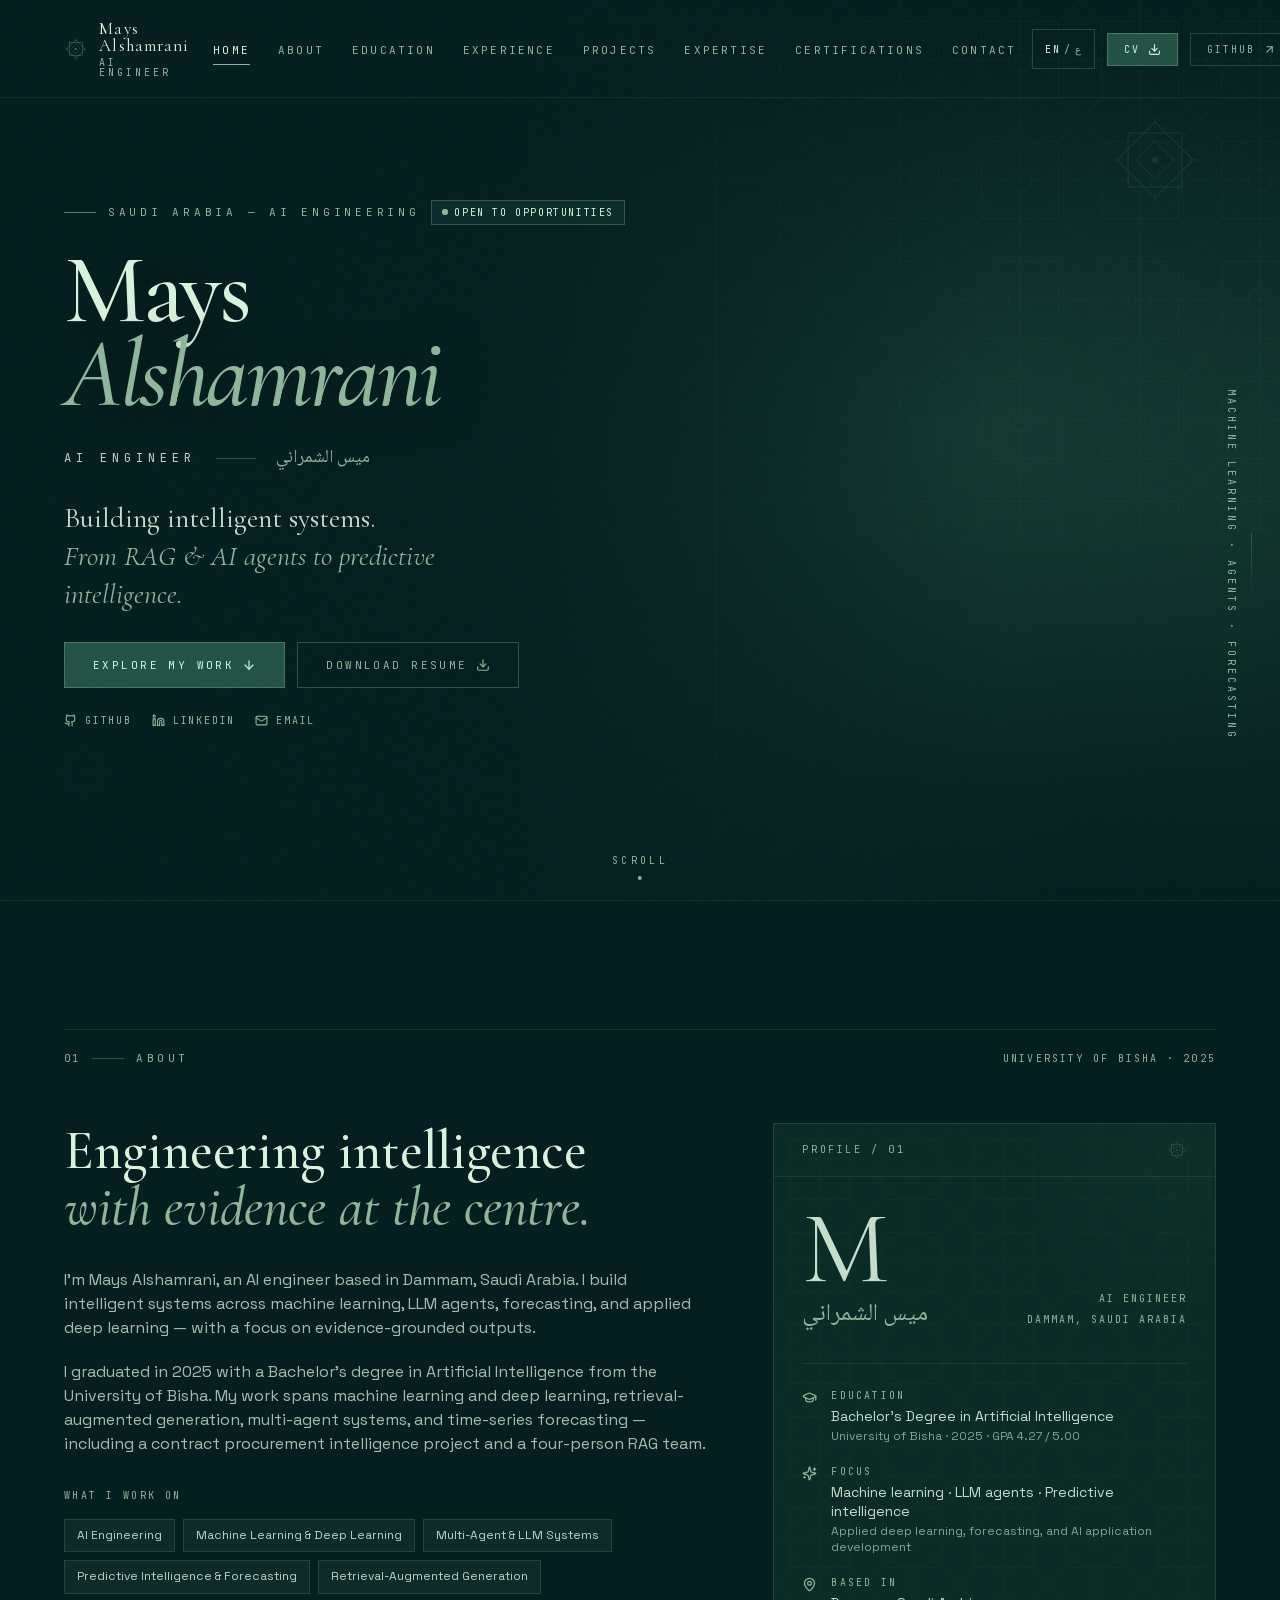
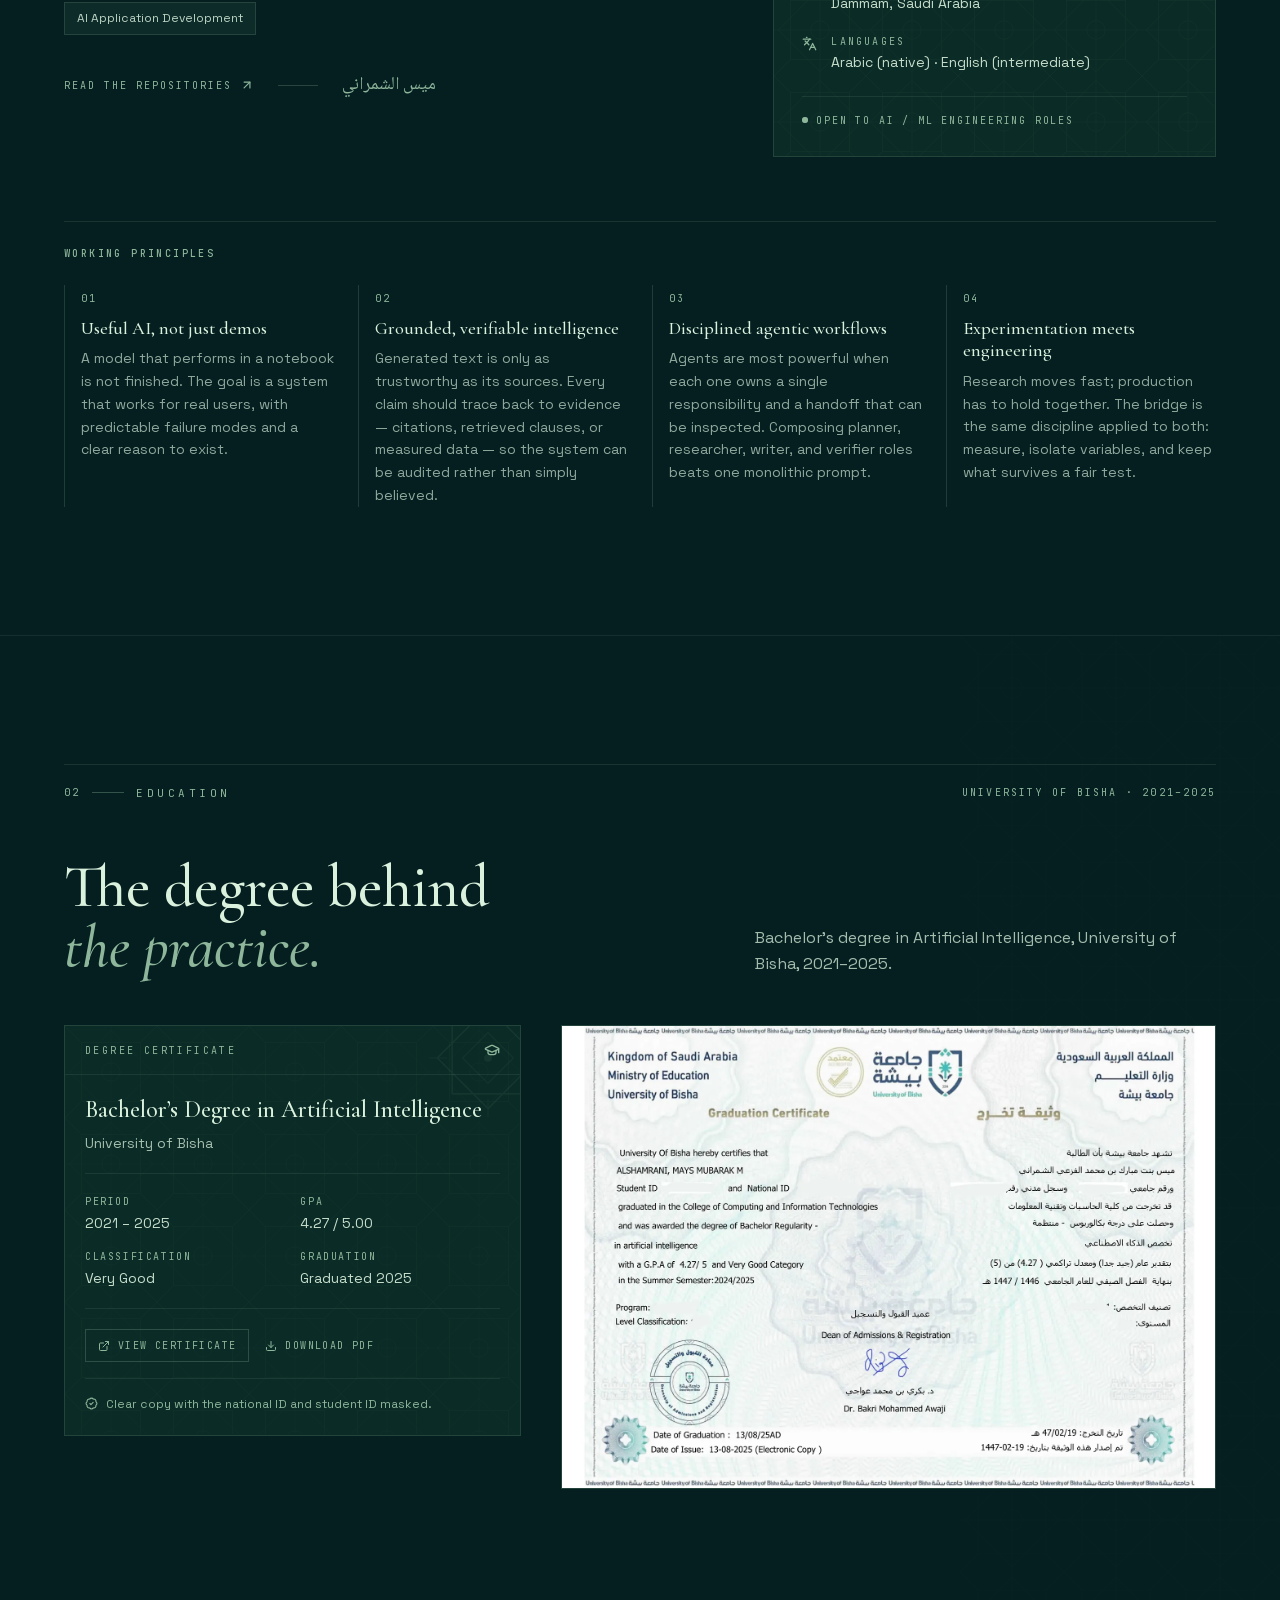
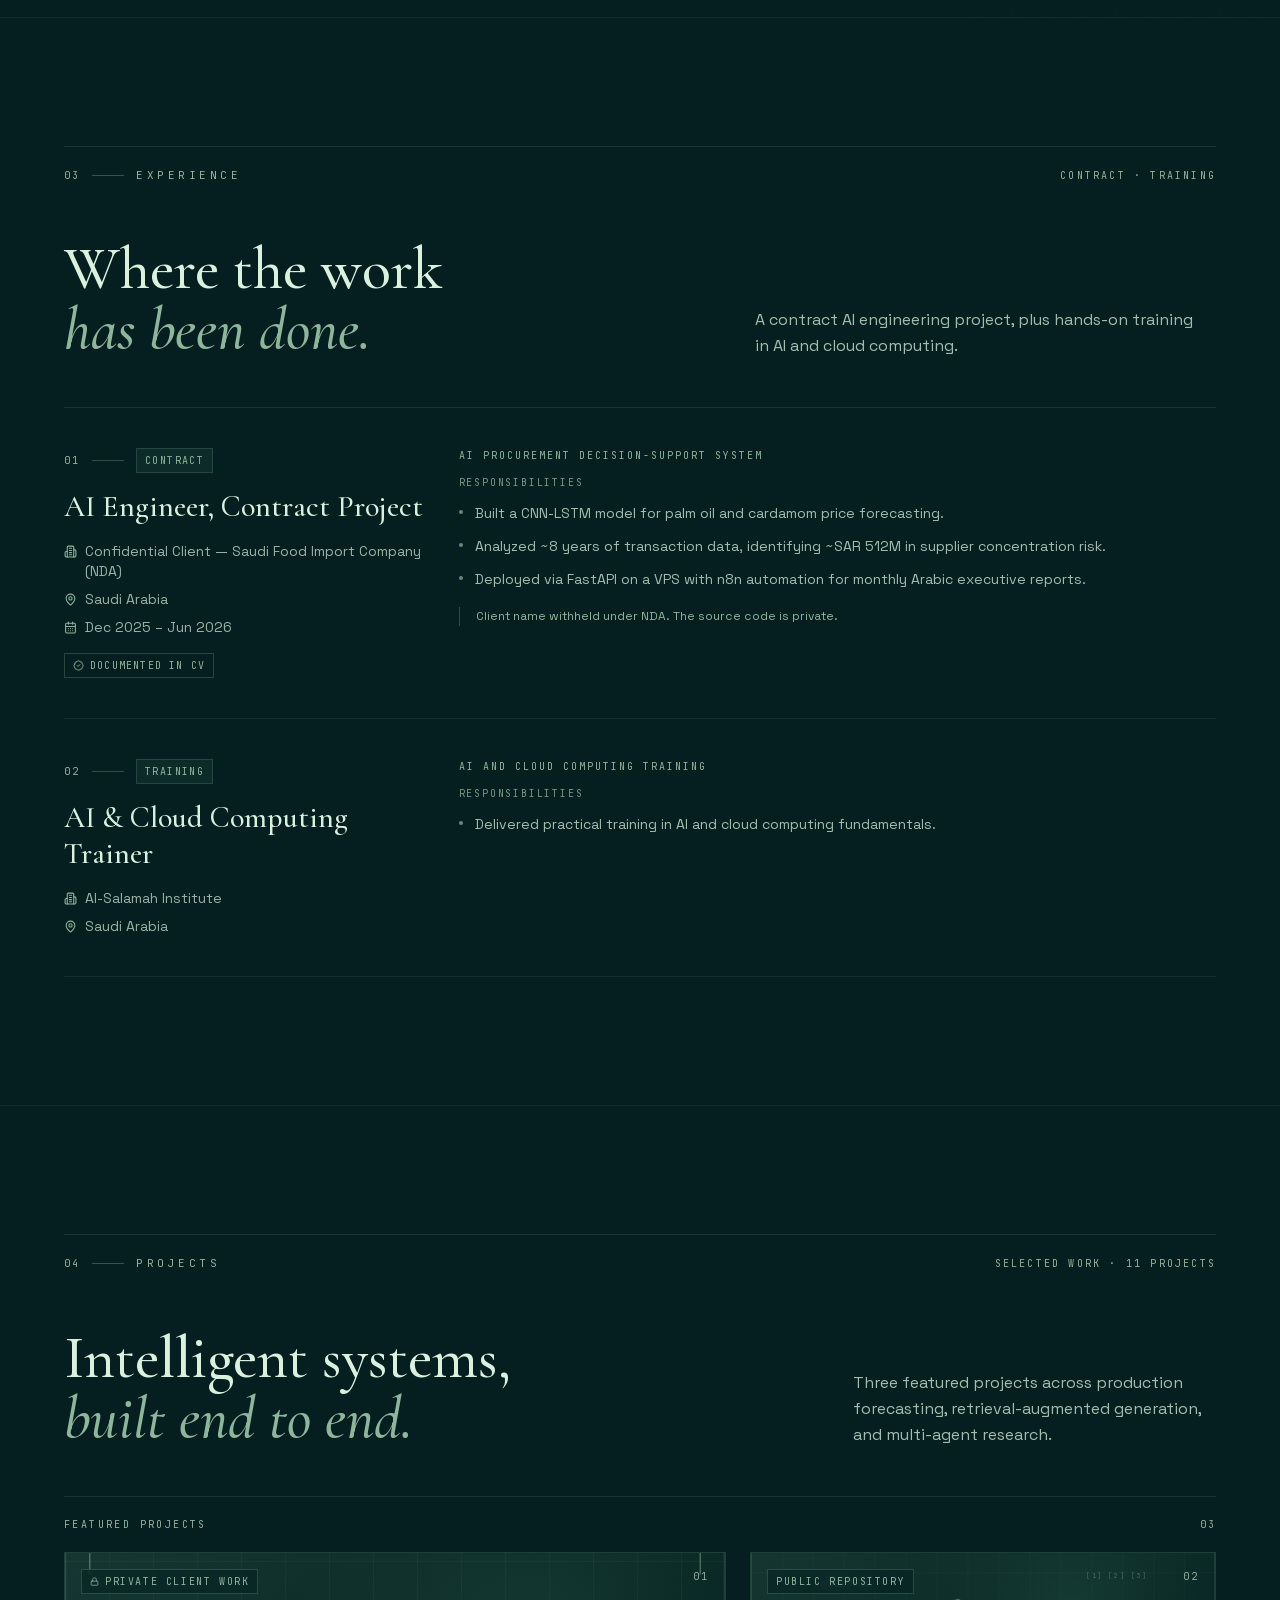
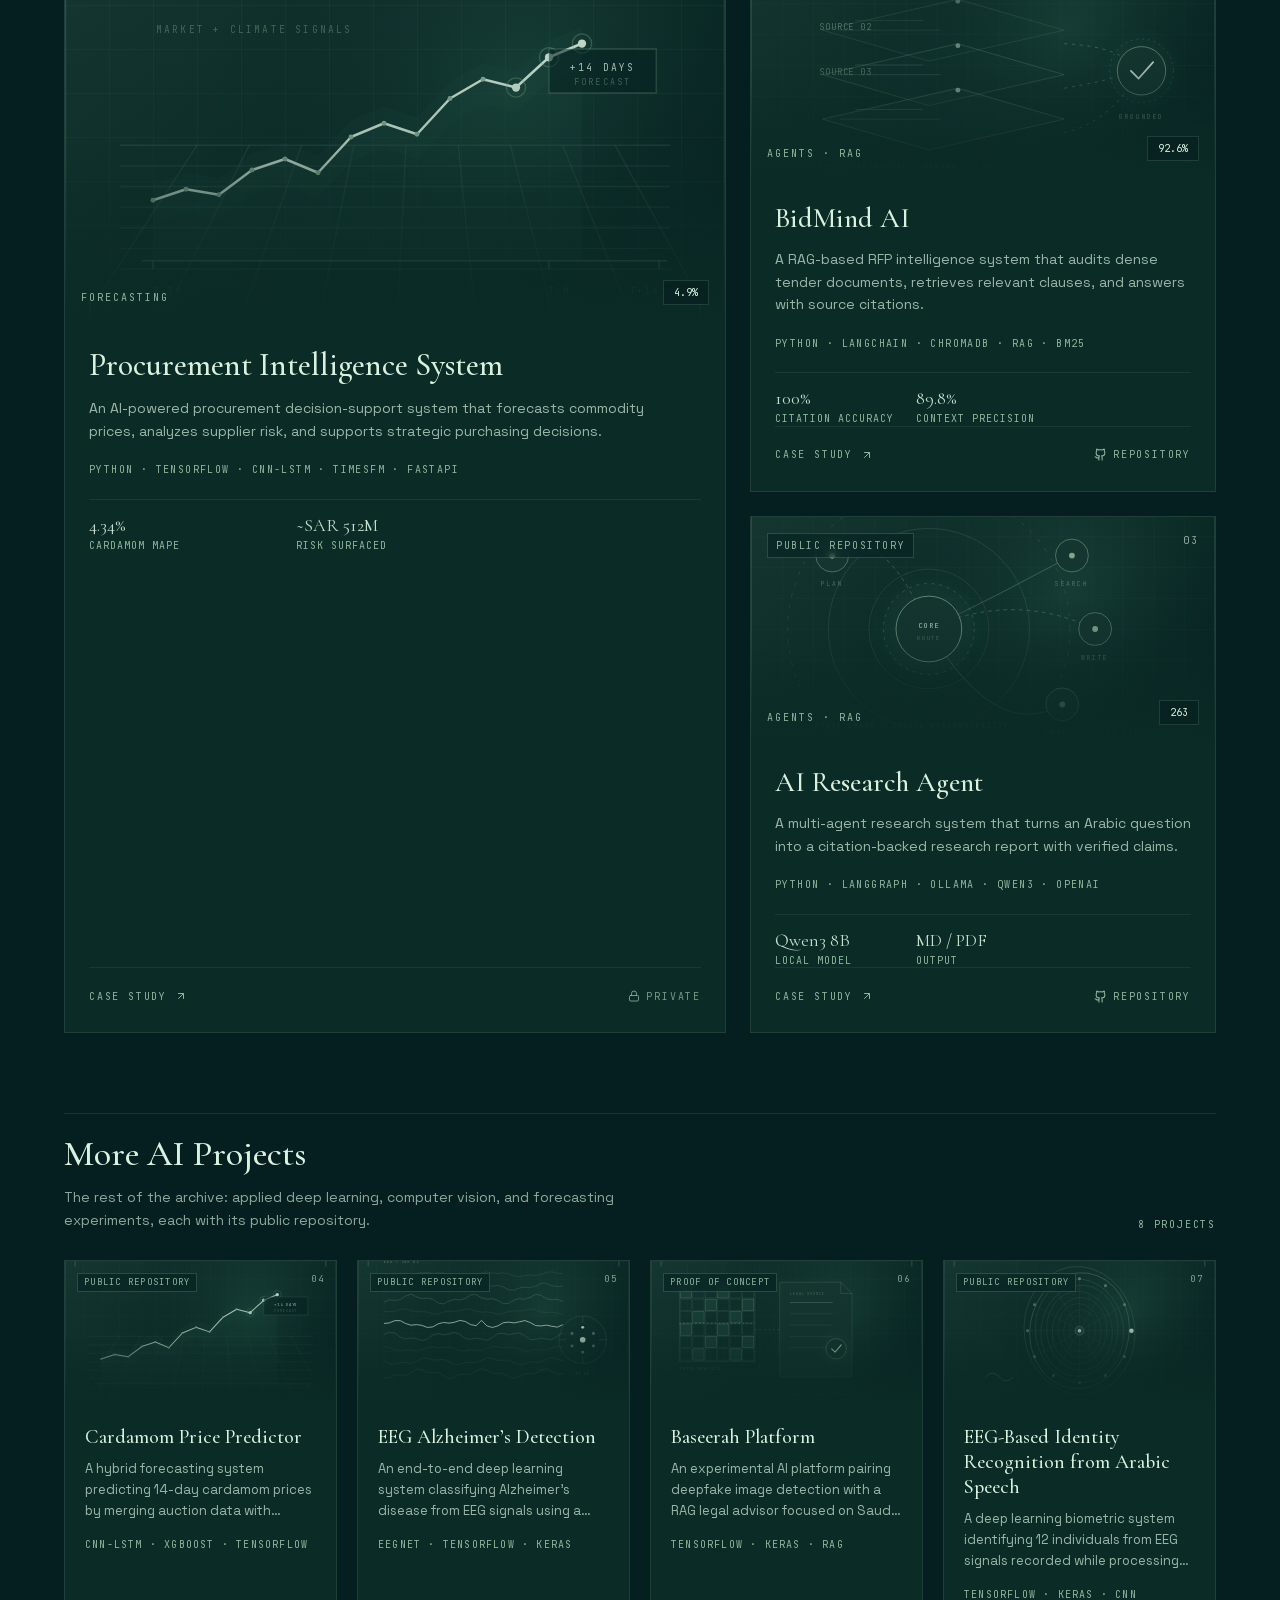
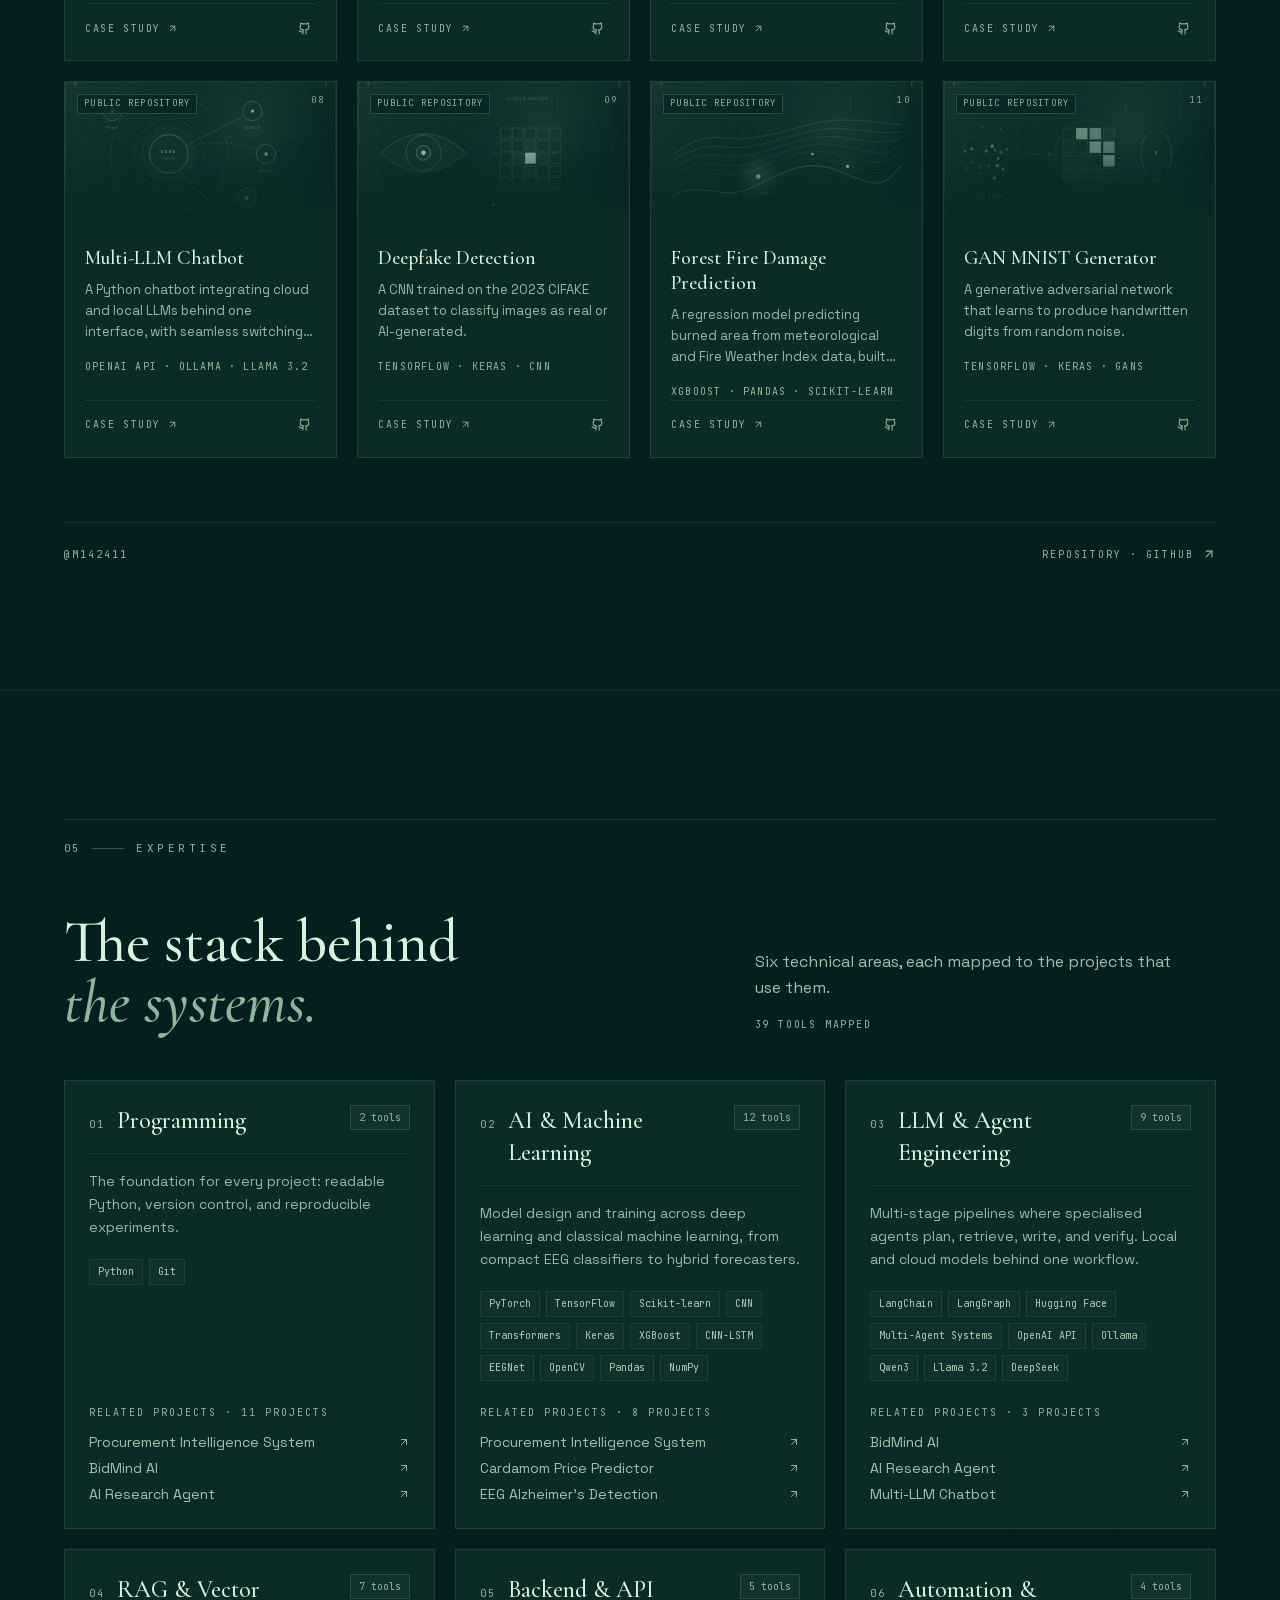
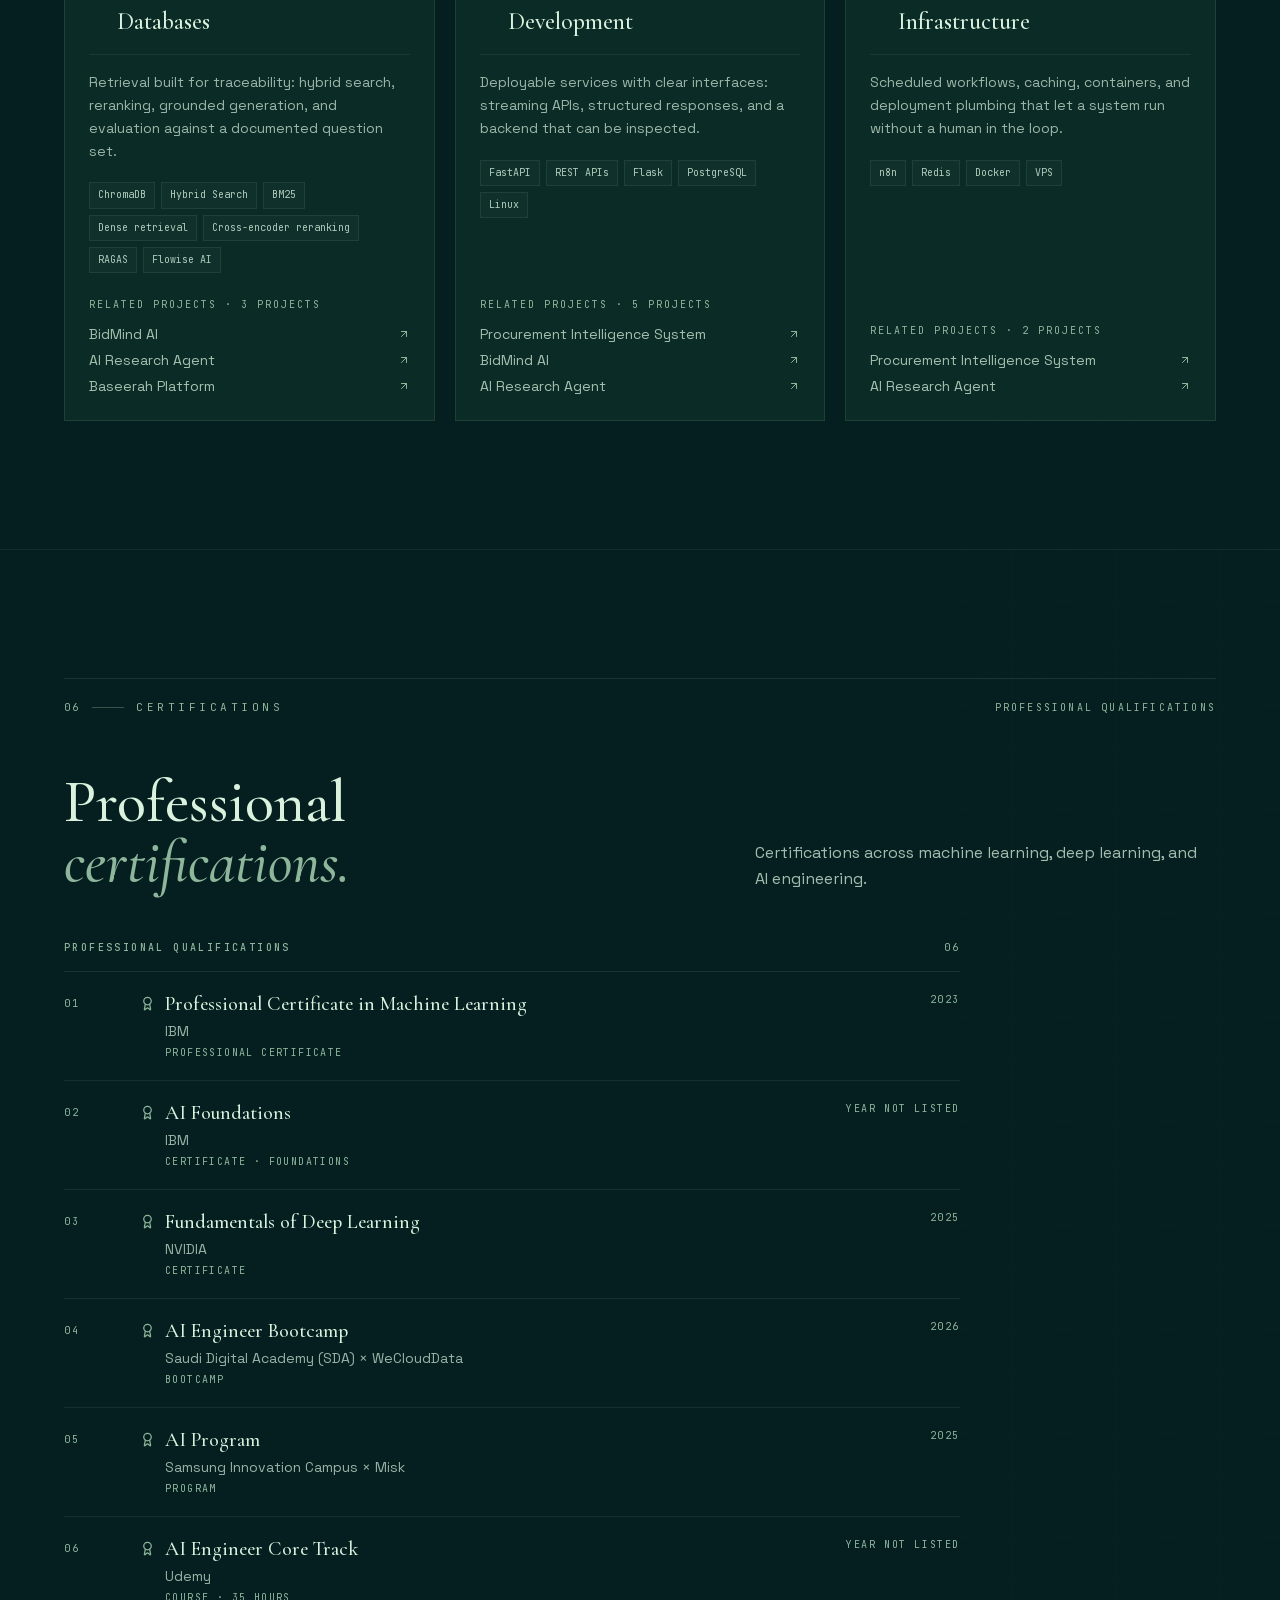
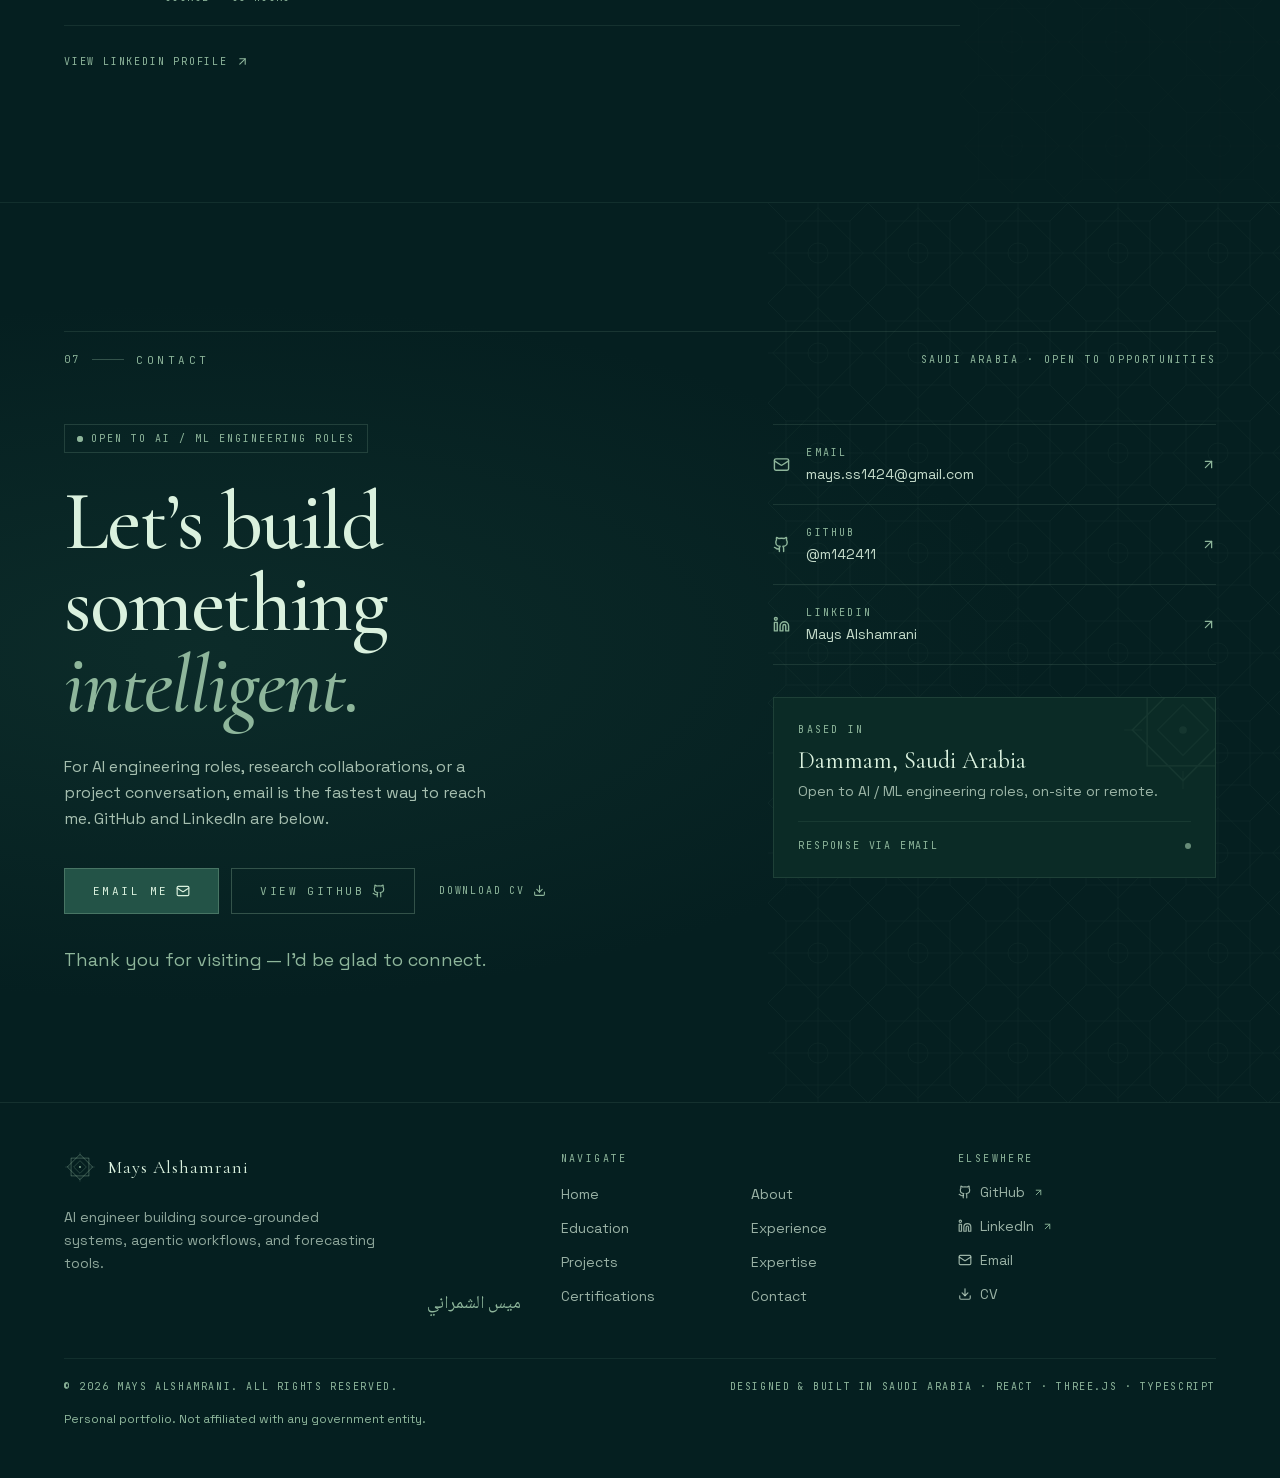
==== commit c46e4cbf: "Reorder portfolio sections and add standalone Education" ====
--- a/index.html
+++ b/index.html
@@ -272,9 +272,9 @@
         }
       })();
     </script>
-    <script type="module" crossorigin src="/assets/main-DdjWc2Ra.js"></script>
+    <script type="module" crossorigin src="/assets/main-C23mSt27.js"></script>
     <style data-main-css>
-*,:before,:after{--tw-border-spacing-x: 0;--tw-border-spacing-y: 0;--tw-translate-x: 0;--tw-translate-y: 0;--tw-rotate: 0;--tw-skew-x: 0;--tw-skew-y: 0;--tw-scale-x: 1;--tw-scale-y: 1;--tw-pan-x: ;--tw-pan-y: ;--tw-pinch-zoom: ;--tw-scroll-snap-strictness: proximity;--tw-gradient-from-position: ;--tw-gradient-via-position: ;--tw-gradient-to-position: ;--tw-ordinal: ;--tw-slashed-zero: ;--tw-numeric-figure: ;--tw-numeric-spacing: ;--tw-numeric-fraction: ;--tw-ring-inset: ;--tw-ring-offset-width: 0px;--tw-ring-offset-color: #fff;--tw-ring-color: rgb(59 130 246 / .5);--tw-ring-offset-shadow: 0 0 #0000;--tw-ring-shadow: 0 0 #0000;--tw-shadow: 0 0 #0000;--tw-shadow-colored: 0 0 #0000;--tw-blur: ;--tw-brightness: ;--tw-contrast: ;--tw-grayscale: ;--tw-hue-rotate: ;--tw-invert: ;--tw-saturate: ;--tw-sepia: ;--tw-drop-shadow: ;--tw-backdrop-blur: ;--tw-backdrop-brightness: ;--tw-backdrop-contrast: ;--tw-backdrop-grayscale: ;--tw-backdrop-hue-rotate: ;--tw-backdrop-invert: ;--tw-backdrop-opacity: ;--tw-backdrop-saturate: ;--tw-backdrop-sepia: ;--tw-contain-size: ;--tw-contain-layout: ;--tw-contain-paint: ;--tw-contain-style: }::backdrop{--tw-border-spacing-x: 0;--tw-border-spacing-y: 0;--tw-translate-x: 0;--tw-translate-y: 0;--tw-rotate: 0;--tw-skew-x: 0;--tw-skew-y: 0;--tw-scale-x: 1;--tw-scale-y: 1;--tw-pan-x: ;--tw-pan-y: ;--tw-pinch-zoom: ;--tw-scroll-snap-strictness: proximity;--tw-gradient-from-position: ;--tw-gradient-via-position: ;--tw-gradient-to-position: ;--tw-ordinal: ;--tw-slashed-zero: ;--tw-numeric-figure: ;--tw-numeric-spacing: ;--tw-numeric-fraction: ;--tw-ring-inset: ;--tw-ring-offset-width: 0px;--tw-ring-offset-color: #fff;--tw-ring-color: rgb(59 130 246 / .5);--tw-ring-offset-shadow: 0 0 #0000;--tw-ring-shadow: 0 0 #0000;--tw-shadow: 0 0 #0000;--tw-shadow-colored: 0 0 #0000;--tw-blur: ;--tw-brightness: ;--tw-contrast: ;--tw-grayscale: ;--tw-hue-rotate: ;--tw-invert: ;--tw-saturate: ;--tw-sepia: ;--tw-drop-shadow: ;--tw-backdrop-blur: ;--tw-backdrop-brightness: ;--tw-backdrop-contrast: ;--tw-backdrop-grayscale: ;--tw-backdrop-hue-rotate: ;--tw-backdrop-invert: ;--tw-backdrop-opacity: ;--tw-backdrop-saturate: ;--tw-backdrop-sepia: ;--tw-contain-size: ;--tw-contain-layout: ;--tw-contain-paint: ;--tw-contain-style: }*,:before,:after{box-sizing:border-box;border-width:0;border-style:solid;border-color:#e5e7eb}:before,:after{--tw-content: ""}html,:host{line-height:1.5;-webkit-text-size-adjust:100%;-moz-tab-size:4;-o-tab-size:4;tab-size:4;font-family:Space Grotesk,system-ui,sans-serif;font-feature-settings:normal;font-variation-settings:normal;-webkit-tap-highlight-color:transparent}body{margin:0;line-height:inherit}hr{height:0;color:inherit;border-top-width:1px}abbr:where([title]){-webkit-text-decoration:underline dotted;text-decoration:underline dotted}h1,h2,h3,h4,h5,h6{font-size:inherit;font-weight:inherit}a{color:inherit;text-decoration:inherit}b,strong{font-weight:bolder}code,kbd,samp,pre{font-family:JetBrains Mono,monospace;font-feature-settings:normal;font-variation-settings:normal;font-size:1em}small{font-size:80%}sub,sup{font-size:75%;line-height:0;position:relative;vertical-align:baseline}sub{bottom:-.25em}sup{top:-.5em}table{text-indent:0;border-color:inherit;border-collapse:collapse}button,input,optgroup,select,textarea{font-family:inherit;font-feature-settings:inherit;font-variation-settings:inherit;font-size:100%;font-weight:inherit;line-height:inherit;letter-spacing:inherit;color:inherit;margin:0;padding:0}button,select{text-transform:none}button,input:where([type=button]),input:where([type=reset]),input:where([type=submit]){-webkit-appearance:button;background-color:transparent;background-image:none}:-moz-focusring{outline:auto}:-moz-ui-invalid{box-shadow:none}progress{vertical-align:baseline}::-webkit-inner-spin-button,::-webkit-outer-spin-button{height:auto}[type=search]{-webkit-appearance:textfield;outline-offset:-2px}::-webkit-search-decoration{-webkit-appearance:none}::-webkit-file-upload-button{-webkit-appearance:button;font:inherit}summary{display:list-item}blockquote,dl,dd,h1,h2,h3,h4,h5,h6,hr,figure,p,pre{margin:0}fieldset{margin:0;padding:0}legend{padding:0}ol,ul,menu{list-style:none;margin:0;padding:0}dialog{padding:0}textarea{resize:vertical}input::-moz-placeholder,textarea::-moz-placeholder{opacity:1;color:#9ca3af}input::placeholder,textarea::placeholder{opacity:1;color:#9ca3af}button,[role=button]{cursor:pointer}:disabled{cursor:default}img,svg,video,canvas,audio,iframe,embed,object{display:block;vertical-align:middle}img,video{max-width:100%;height:auto}[hidden]:where(:not([hidden=until-found])){display:none}:root{--forest-deep: #051f20;--forest-dark: #0b2b26;--forest-mid: #163832;--forest-emerald: #235347;--forest-sage: #8eb69b;--forest-mint: #daf1de;color-scheme:dark}html{scroll-behavior:smooth;scroll-padding-top:6rem;-webkit-text-size-adjust:100%}body{--tw-bg-opacity: 1;background-color:rgb(5 31 32 / var(--tw-bg-opacity, 1));--tw-text-opacity: 1;color:rgb(218 241 222 / var(--tw-text-opacity, 1));-webkit-font-smoothing:antialiased;-moz-osx-font-smoothing:grayscale;font-family:Space Grotesk,system-ui,sans-serif;font-feature-settings:"ss01" 1,"ss02" 1;overflow-x:hidden}h1,h2,h3,h4{font-family:Cormorant Garamond,Times New Roman,serif;font-weight:500}::-moz-selection{background-color:#235347;color:#daf1de}::selection{background-color:#235347;color:#daf1de}:focus-visible{outline:2px solid #8eb69b;outline-offset:4px}[dir=rtl] body{font-family:Noto Naskh Arabic,Space Grotesk,system-ui,sans-serif}[dir=rtl] .font-display{font-family:Noto Naskh Arabic,Cormorant Garamond,serif}[dir=rtl] h1,[dir=rtl] h2,[dir=rtl] h3,[dir=rtl] h4,[dir=rtl] p,[dir=rtl] li,[dir=rtl] a,[dir=rtl] button,[dir=rtl] dt,[dir=rtl] dd{letter-spacing:normal}[dir=rtl] .font-mono,[dir=rtl] .eyebrow{font-family:JetBrains Mono,Noto Naskh Arabic,monospace;letter-spacing:.08em}[dir=rtl] .btn-primary,[dir=rtl] .btn-ghost,[dir=rtl] .nav-link{font-family:JetBrains Mono,Noto Naskh Arabic,monospace}[dir=rtl] .italic{font-style:normal}[dir=rtl] .hero-name{font-size:clamp(3.2rem,6.1vw,6rem);line-height:1.14;letter-spacing:-.01em}[dir=rtl] h1,[dir=rtl] h2{line-height:1.24}::-webkit-scrollbar{width:10px;height:10px}::-webkit-scrollbar-track{background:#051f20}::-webkit-scrollbar-thumb{background:#235347;border:2px solid #051f20}::-webkit-scrollbar-thumb:hover{background:#235347;box-shadow:inset 0 0 0 20px #daf1de1a}.container{width:100%}@media(min-width:640px){.container{max-width:640px}}@media(min-width:768px){.container{max-width:768px}}@media(min-width:1024px){.container{max-width:1024px}}@media(min-width:1280px){.container{max-width:1280px}}@media(min-width:1536px){.container{max-width:1536px}}.container-shell{margin-left:auto;margin-right:auto;width:100%;max-width:1500px;padding-left:1.5rem;padding-right:1.5rem}@media(min-width:768px){.container-shell{padding-left:2.5rem;padding-right:2.5rem}}@media(min-width:1024px){.container-shell{padding-left:4rem;padding-right:4rem}}[dir=rtl] .eyebrow{font-family:JetBrains Mono,Noto Naskh Arabic,monospace;letter-spacing:.08em}.eyebrow{font-family:JetBrains Mono,monospace;font-size:10px;text-transform:uppercase;letter-spacing:.34em;--tw-text-opacity: 1;color:rgb(142 182 155 / var(--tw-text-opacity, 1))}@media(min-width:768px){.eyebrow{font-size:11px}}[dir=rtl] .btn-primary{font-family:JetBrains Mono,Noto Naskh Arabic,monospace;letter-spacing:.08em}.btn-primary{position:relative;display:inline-flex;align-items:center;justify-content:center;gap:.5rem;overflow:hidden;--tw-bg-opacity: 1;background-color:rgb(35 83 71 / var(--tw-bg-opacity, 1));padding:.875rem 1.75rem;font-family:JetBrains Mono,monospace;font-size:11px;text-transform:uppercase;letter-spacing:.22em;--tw-text-opacity: 1;color:rgb(218 241 222 / var(--tw-text-opacity, 1));transition-property:color,background-color,border-color,text-decoration-color,fill,stroke;transition-timing-function:cubic-bezier(.4,0,.2,1);transition-duration:.5s;border:1px solid rgba(142,182,155,.35)}.btn-primary:before{content:"";position:absolute;inset:0;background:linear-gradient(120deg,transparent 0%,rgba(218,241,222,.16) 45%,transparent 70%);transform:translate(-120%);transition:transform .9s cubic-bezier(.22,1,.36,1)}.btn-primary:hover:before{transform:translate(120%)}.btn-primary:hover{background:#235347;box-shadow:inset 0 0 0 100px #daf1de12}[dir=rtl] .btn-ghost{font-family:JetBrains Mono,Noto Naskh Arabic,monospace;letter-spacing:.08em}.btn-ghost{display:inline-flex;align-items:center;justify-content:center;gap:.5rem;padding:.875rem 1.75rem;font-family:JetBrains Mono,monospace;font-size:11px;text-transform:uppercase;letter-spacing:.22em;--tw-text-opacity: 1;color:rgb(142 182 155 / var(--tw-text-opacity, 1));transition-property:all;transition-timing-function:cubic-bezier(.4,0,.2,1);transition-duration:.5s;border:1px solid rgba(142,182,155,.32)}.btn-ghost:hover{background:#8eb69b14;color:#daf1de;border-color:#8eb69b99}.hero-atmosphere{background:radial-gradient(ellipse at 76% 48%,rgba(35,83,71,.42) 0%,transparent 55%),radial-gradient(ellipse at 18% 82%,rgba(22,56,50,.36) 0%,transparent 58%),linear-gradient(180deg,#051f20,#0b2b26 56%,#051f20)}[dir=rtl] .hero-atmosphere{background:radial-gradient(ellipse at 24% 48%,rgba(35,83,71,.42) 0%,transparent 55%),radial-gradient(ellipse at 82% 82%,rgba(22,56,50,.36) 0%,transparent 58%),linear-gradient(180deg,#051f20,#0b2b26 56%,#051f20)}.hero-veil-mobile{background:radial-gradient(ellipse at 50% 62%,#051f2033,#051f20b8 48%,#051f20f7)}.hero-veil-desktop{background:linear-gradient(to right,#051f20 0%,rgba(5,31,32,.96) 40%,rgba(5,31,32,.58) 58%,rgba(5,31,32,.08) 78%,transparent 100%)}[dir=rtl] .hero-veil-desktop{background:linear-gradient(to left,#051f20 0%,rgba(5,31,32,.96) 40%,rgba(5,31,32,.58) 58%,rgba(5,31,32,.08) 78%,transparent 100%)}.contact-atmosphere{background:radial-gradient(ellipse at 15% 50%,rgba(35,83,71,.35) 0%,transparent 55%)}[dir=rtl] .contact-atmosphere{background:radial-gradient(ellipse at 85% 50%,rgba(35,83,71,.35) 0%,transparent 55%)}.card-spotlight{position:relative}.card-spotlight:after{content:"";position:absolute;inset:0;pointer-events:none;opacity:0;transition:opacity .5s ease;background:radial-gradient(420px circle at var(--spot-x, 50%) var(--spot-y, 50%),rgba(142,182,155,.14),transparent 62%)}.card-spotlight:hover:after,.card-spotlight:focus-within:after{opacity:1}.link-line{background-image:linear-gradient(currentColor,currentColor);background-position:0 100%;background-repeat:no-repeat;background-size:0% 1px;transition:background-size .45s cubic-bezier(.22,1,.36,1)}.link-line:hover,.link-line:focus-visible{background-size:100% 1px}[dir=rtl] .link-line{background-position:100% 100%}.cover-scan{position:absolute;inset:0;pointer-events:none;overflow:hidden}.cover-scan:before{content:"";position:absolute;left:0;right:0;top:-40%;height:38%;background:linear-gradient(to bottom,transparent,rgba(218,241,222,.12),transparent);transition:transform 1.1s cubic-bezier(.22,1,.36,1)}.group:hover .cover-scan:before{transform:translateY(420%)}[dir=rtl] .nav-link{font-family:JetBrains Mono,Noto Naskh Arabic,monospace;letter-spacing:.08em}.nav-link{position:relative;padding-top:.5rem;padding-bottom:.5rem;font-family:JetBrains Mono,monospace;font-size:11px;text-transform:uppercase;letter-spacing:.2em;--tw-text-opacity: 1;color:rgb(142 182 155 / var(--tw-text-opacity, 1));transition-property:color,background-color,border-color,text-decoration-color,fill,stroke;transition-timing-function:cubic-bezier(.4,0,.2,1);transition-duration:.3s}.nav-link:hover{--tw-text-opacity: 1;color:rgb(218 241 222 / var(--tw-text-opacity, 1))}.nav-link:before{content:"";position:absolute;inset:-6px -8px}.nav-link[aria-current=true]{--tw-text-opacity: 1;color:rgb(218 241 222 / var(--tw-text-opacity, 1))}.nav-link[aria-current=true]:after{content:"";position:absolute;left:0;right:0;bottom:0;height:1px;background:#8eb69b}.sr-only{position:absolute;width:1px;height:1px;padding:0;margin:-1px;overflow:hidden;clip:rect(0,0,0,0);white-space:nowrap;border-width:0}.pointer-events-none{pointer-events:none}.visible{visibility:visible}.invisible{visibility:hidden}.static{position:static}.fixed{position:fixed}.absolute{position:absolute}.relative{position:relative}.sticky{position:sticky}.inset-0{inset:0}.inset-x-0{left:0;right:0}.inset-x-3{left:.75rem;right:.75rem}.inset-x-4{left:1rem;right:1rem}.inset-x-5{left:1.25rem;right:1.25rem}.inset-y-0{top:0;bottom:0}.-end-10{inset-inline-end:-2.5rem}.-end-8{inset-inline-end:-2rem}.-top-10{top:-2.5rem}.-top-8{top:-2rem}.bottom-0{bottom:0}.bottom-24{bottom:6rem}.bottom-4{bottom:1rem}.bottom-40{bottom:10rem}.bottom-5{bottom:1.25rem}.end-0{inset-inline-end:0px}.end-6{inset-inline-end:1.5rem}.end-7{inset-inline-end:1.75rem}.end-\[6\%\]{inset-inline-end:6%}.left-1\/2{left:50%}.start-0{inset-inline-start:0px}.start-\[4\%\]{inset-inline-start:4%}.top-0{top:0}.top-28{top:7rem}.top-3{top:.75rem}.top-4{top:1rem}.top-6{top:1.5rem}.isolate{isolation:isolate}.z-10{z-index:10}.z-20{z-index:20}.z-30{z-index:30}.z-\[100\]{z-index:100}.z-\[60\]{z-index:60}.z-\[80\]{z-index:80}.z-\[85\]{z-index:85}.-mx-1{margin-left:-.25rem;margin-right:-.25rem}.-my-1{margin-top:-.25rem;margin-bottom:-.25rem}.-my-1\.5{margin-top:-.375rem;margin-bottom:-.375rem}.mx-auto{margin-left:auto;margin-right:auto}.mb-1{margin-bottom:.25rem}.mb-10{margin-bottom:2.5rem}.mb-3{margin-bottom:.75rem}.mt-0\.5{margin-top:.125rem}.mt-1{margin-top:.25rem}.mt-1\.5{margin-top:.375rem}.mt-10{margin-top:2.5rem}.mt-12{margin-top:3rem}.mt-16{margin-top:4rem}.mt-2{margin-top:.5rem}.mt-20{margin-top:5rem}.mt-3{margin-top:.75rem}.mt-4{margin-top:1rem}.mt-5{margin-top:1.25rem}.mt-6{margin-top:1.5rem}.mt-7{margin-top:1.75rem}.mt-8{margin-top:2rem}.mt-9{margin-top:2.25rem}.mt-auto{margin-top:auto}.line-clamp-3{overflow:hidden;display:-webkit-box;-webkit-box-orient:vertical;-webkit-line-clamp:3}.block{display:block}.inline-block{display:inline-block}.flex{display:flex}.inline-flex{display:inline-flex}.grid{display:grid}.hidden{display:none}.h-1{height:.25rem}.h-1\.5{height:.375rem}.h-10{height:2.5rem}.h-16{height:4rem}.h-24{height:6rem}.h-32{height:8rem}.h-36{height:9rem}.h-48{height:12rem}.h-5{height:1.25rem}.h-52{height:13rem}.h-6{height:1.5rem}.h-60{height:15rem}.h-64{height:16rem}.h-8{height:2rem}.h-\[60vh\]{height:60vh}.h-auto{height:auto}.h-full{height:100%}.h-px{height:1px}.max-h-\[92vh\]{max-height:92vh}.min-h-6{min-height:1.5rem}.min-h-\[100svh\]{min-height:100svh}.min-h-\[60vh\]{min-height:60vh}.min-h-screen{min-height:100vh}.w-1{width:.25rem}.w-1\.5{width:.375rem}.w-1\/4{width:25%}.w-10{width:2.5rem}.w-16{width:4rem}.w-2\/5{width:40%}.w-24{width:6rem}.w-32{width:8rem}.w-48{width:12rem}.w-5{width:1.25rem}.w-6{width:1.5rem}.w-8{width:2rem}.w-auto{width:auto}.w-full{width:100%}.w-px{width:1px}.min-w-0{min-width:0px}.max-w-2xl{max-width:42rem}.max-w-3xl{max-width:48rem}.max-w-6xl{max-width:72rem}.max-w-\[1500px\]{max-width:1500px}.max-w-md{max-width:28rem}.max-w-prose{max-width:65ch}.max-w-xl{max-width:36rem}.max-w-xs{max-width:20rem}.flex-1{flex:1 1 0%}.shrink-0{flex-shrink:0}.-translate-x-1\/2{--tw-translate-x: -50%;transform:translate(var(--tw-translate-x),var(--tw-translate-y)) rotate(var(--tw-rotate)) skew(var(--tw-skew-x)) skewY(var(--tw-skew-y)) scaleX(var(--tw-scale-x)) scaleY(var(--tw-scale-y))}.transform{transform:translate(var(--tw-translate-x),var(--tw-translate-y)) rotate(var(--tw-rotate)) skew(var(--tw-skew-x)) skewY(var(--tw-skew-y)) scaleX(var(--tw-scale-x)) scaleY(var(--tw-scale-y))}@keyframes ping{75%,to{transform:scale(2);opacity:0}}.animate-ping{animation:ping 1s cubic-bezier(0,0,.2,1) infinite}.resize{resize:both}.grid-cols-1{grid-template-columns:repeat(1,minmax(0,1fr))}.grid-cols-2{grid-template-columns:repeat(2,minmax(0,1fr))}.grid-cols-3{grid-template-columns:repeat(3,minmax(0,1fr))}.flex-col{flex-direction:column}.flex-col-reverse{flex-direction:column-reverse}.flex-wrap{flex-wrap:wrap}.items-start{align-items:flex-start}.items-end{align-items:flex-end}.items-center{align-items:center}.items-baseline{align-items:baseline}.items-stretch{align-items:stretch}.justify-center{justify-content:center}.justify-between{justify-content:space-between}.gap-1{gap:.25rem}.gap-1\.5{gap:.375rem}.gap-10{gap:2.5rem}.gap-12{gap:3rem}.gap-2{gap:.5rem}.gap-2\.5{gap:.625rem}.gap-3{gap:.75rem}.gap-3\.5{gap:.875rem}.gap-4{gap:1rem}.gap-5{gap:1.25rem}.gap-6{gap:1.5rem}.gap-8{gap:2rem}.gap-x-5{-moz-column-gap:1.25rem;column-gap:1.25rem}.gap-x-6{-moz-column-gap:1.5rem;column-gap:1.5rem}.gap-y-2{row-gap:.5rem}.gap-y-2\.5{row-gap:.625rem}.gap-y-3{row-gap:.75rem}.space-y-2>:not([hidden])~:not([hidden]){--tw-space-y-reverse: 0;margin-top:calc(.5rem * calc(1 - var(--tw-space-y-reverse)));margin-bottom:calc(.5rem * var(--tw-space-y-reverse))}.space-y-2\.5>:not([hidden])~:not([hidden]){--tw-space-y-reverse: 0;margin-top:calc(.625rem * calc(1 - var(--tw-space-y-reverse)));margin-bottom:calc(.625rem * var(--tw-space-y-reverse))}.space-y-3>:not([hidden])~:not([hidden]){--tw-space-y-reverse: 0;margin-top:calc(.75rem * calc(1 - var(--tw-space-y-reverse)));margin-bottom:calc(.75rem * var(--tw-space-y-reverse))}.space-y-4>:not([hidden])~:not([hidden]){--tw-space-y-reverse: 0;margin-top:calc(1rem * calc(1 - var(--tw-space-y-reverse)));margin-bottom:calc(1rem * var(--tw-space-y-reverse))}.space-y-5>:not([hidden])~:not([hidden]){--tw-space-y-reverse: 0;margin-top:calc(1.25rem * calc(1 - var(--tw-space-y-reverse)));margin-bottom:calc(1.25rem * var(--tw-space-y-reverse))}.overflow-hidden{overflow:hidden}.overflow-y-auto{overflow-y:auto}.overflow-x-hidden{overflow-x:hidden}.truncate{overflow:hidden;text-overflow:ellipsis;white-space:nowrap}.rounded-full{border-radius:9999px}.border{border-width:1px}.border-b{border-bottom-width:1px}.border-s{border-inline-start-width:1px}.border-t{border-top-width:1px}.border-forest-sage\/10{border-color:#8eb69b1a}.border-forest-sage\/12{border-color:#8eb69b1f}.border-forest-sage\/15{border-color:#8eb69b26}.border-forest-sage\/18{border-color:#8eb69b2e}.border-forest-sage\/20{border-color:#8eb69b33}.border-forest-sage\/25{border-color:#8eb69b40}.border-forest-sage\/30{border-color:#8eb69b4d}.border-forest-sage\/35{border-color:#8eb69b59}.border-forest-sage\/40{border-color:#8eb69b66}.border-transparent{border-color:transparent}.bg-forest-dark{--tw-bg-opacity: 1;background-color:rgb(11 43 38 / var(--tw-bg-opacity, 1))}.bg-forest-dark\/95{background-color:#0b2b26f2}.bg-forest-deep{--tw-bg-opacity: 1;background-color:rgb(5 31 32 / var(--tw-bg-opacity, 1))}.bg-forest-deep\/55{background-color:#051f208c}.bg-forest-deep\/60{background-color:#051f2099}.bg-forest-deep\/85{background-color:#051f20d9}.bg-forest-deep\/88{background-color:#051f20e0}.bg-forest-deep\/98{background-color:#051f20fa}.bg-forest-emerald{--tw-bg-opacity: 1;background-color:rgb(35 83 71 / var(--tw-bg-opacity, 1))}.bg-forest-emerald\/25{background-color:#23534740}.bg-forest-mid\/40{background-color:#16383266}.bg-forest-mid\/50{background-color:#16383280}.bg-forest-mid\/60{background-color:#16383299}.bg-forest-mid\/70{background-color:#163832b3}.bg-forest-sage{--tw-bg-opacity: 1;background-color:rgb(142 182 155 / var(--tw-bg-opacity, 1))}.bg-forest-sage\/10{background-color:#8eb69b1a}.bg-forest-sage\/25{background-color:#8eb69b40}.bg-forest-sage\/30{background-color:#8eb69b4d}.bg-forest-sage\/35{background-color:#8eb69b59}.bg-forest-sage\/60{background-color:#8eb69b99}.bg-forest-sage\/70{background-color:#8eb69bb3}.bg-transparent{background-color:transparent}.bg-gradient-to-b{background-image:linear-gradient(to bottom,var(--tw-gradient-stops))}.bg-gradient-to-t{background-image:linear-gradient(to top,var(--tw-gradient-stops))}.from-forest-dark{--tw-gradient-from: #0B2B26 var(--tw-gradient-from-position);--tw-gradient-to: rgb(11 43 38 / 0) var(--tw-gradient-to-position);--tw-gradient-stops: var(--tw-gradient-from), var(--tw-gradient-to)}.from-forest-sage\/30{--tw-gradient-from: rgb(142 182 155 / .3) var(--tw-gradient-from-position);--tw-gradient-to: rgb(142 182 155 / 0) var(--tw-gradient-to-position);--tw-gradient-stops: var(--tw-gradient-from), var(--tw-gradient-to)}.from-transparent{--tw-gradient-from: transparent var(--tw-gradient-from-position);--tw-gradient-to: rgb(0 0 0 / 0) var(--tw-gradient-to-position);--tw-gradient-stops: var(--tw-gradient-from), var(--tw-gradient-to)}.via-forest-dark\/10{--tw-gradient-to: rgb(11 43 38 / 0) var(--tw-gradient-to-position);--tw-gradient-stops: var(--tw-gradient-from), rgb(11 43 38 / .1) var(--tw-gradient-via-position), var(--tw-gradient-to)}.via-forest-dark\/20{--tw-gradient-to: rgb(11 43 38 / 0) var(--tw-gradient-to-position);--tw-gradient-stops: var(--tw-gradient-from), rgb(11 43 38 / .2) var(--tw-gradient-via-position), var(--tw-gradient-to)}.via-forest-sage\/20{--tw-gradient-to: rgb(142 182 155 / 0) var(--tw-gradient-to-position);--tw-gradient-stops: var(--tw-gradient-from), rgb(142 182 155 / .2) var(--tw-gradient-via-position), var(--tw-gradient-to)}.via-transparent{--tw-gradient-to: rgb(0 0 0 / 0) var(--tw-gradient-to-position);--tw-gradient-stops: var(--tw-gradient-from), transparent var(--tw-gradient-via-position), var(--tw-gradient-to)}.to-transparent{--tw-gradient-to: transparent var(--tw-gradient-to-position)}.p-0{padding:0}.p-3{padding:.75rem}.p-4{padding:1rem}.p-5{padding:1.25rem}.p-6{padding:1.5rem}.px-1{padding-left:.25rem;padding-right:.25rem}.px-1\.5{padding-left:.375rem;padding-right:.375rem}.px-2{padding-left:.5rem;padding-right:.5rem}.px-2\.5{padding-left:.625rem;padding-right:.625rem}.px-3{padding-left:.75rem;padding-right:.75rem}.px-4{padding-left:1rem;padding-right:1rem}.px-5{padding-left:1.25rem;padding-right:1.25rem}.px-6{padding-left:1.5rem;padding-right:1.5rem}.py-0\.5{padding-top:.125rem;padding-bottom:.125rem}.py-1{padding-top:.25rem;padding-bottom:.25rem}.py-1\.5{padding-top:.375rem;padding-bottom:.375rem}.py-10{padding-top:2.5rem;padding-bottom:2.5rem}.py-2{padding-top:.5rem;padding-bottom:.5rem}.py-20{padding-top:5rem;padding-bottom:5rem}.py-24{padding-top:6rem;padding-bottom:6rem}.py-3{padding-top:.75rem;padding-bottom:.75rem}.py-4{padding-top:1rem;padding-bottom:1rem}.py-5{padding-top:1.25rem;padding-bottom:1.25rem}.py-8{padding-top:2rem;padding-bottom:2rem}.pb-10{padding-bottom:2.5rem}.pb-14{padding-bottom:3.5rem}.pb-4{padding-bottom:1rem}.pb-7{padding-bottom:1.75rem}.pb-8{padding-bottom:2rem}.ps-4{padding-inline-start:1rem}.pt-2{padding-top:.5rem}.pt-28{padding-top:7rem}.pt-3{padding-top:.75rem}.pt-4{padding-top:1rem}.pt-5{padding-top:1.25rem}.pt-6{padding-top:1.5rem}.pt-7{padding-top:1.75rem}.pt-8{padding-top:2rem}.text-center{text-align:center}.text-start{text-align:start}.text-end{text-align:end}.font-arabic{font-family:Noto Naskh Arabic,serif}.font-display{font-family:Cormorant Garamond,serif}.font-mono{font-family:JetBrains Mono,monospace}.text-2xl{font-size:1.5rem;line-height:2rem}.text-3xl{font-size:1.875rem;line-height:2.25rem}.text-4xl{font-size:2.25rem;line-height:2.5rem}.text-5xl{font-size:3rem;line-height:1}.text-\[10px\]{font-size:10px}.text-\[11px\]{font-size:11px}.text-\[13px\]{font-size:13px}.text-\[15px\]{font-size:15px}.text-\[17px\]{font-size:17px}.text-\[5\.5rem\]{font-size:5.5rem}.text-\[9px\]{font-size:9px}.text-\[clamp\(3\.55rem\,7\.6vw\,7\.4rem\)\]{font-size:clamp(3.55rem,7.6vw,7.4rem)}.text-base{font-size:1rem;line-height:1.5rem}.text-lg{font-size:1.125rem;line-height:1.75rem}.text-sm{font-size:.875rem;line-height:1.25rem}.text-xl{font-size:1.25rem;line-height:1.75rem}.text-xs{font-size:.75rem;line-height:1rem}.font-medium{font-weight:500}.uppercase{text-transform:uppercase}.italic{font-style:italic}.leading-\[0\.75\]{line-height:.75}.leading-\[0\.86\]{line-height:.86}.leading-\[0\.98\]{line-height:.98}.leading-\[1\.02\]{line-height:1.02}.leading-\[1\.04\]{line-height:1.04}.leading-\[1\.05\]{line-height:1.05}.leading-\[1\.35\]{line-height:1.35}.leading-\[1\.85\]{line-height:1.85}.leading-none{line-height:1}.leading-relaxed{line-height:1.625}.leading-snug{line-height:1.375}.leading-tight{line-height:1.25}.tracking-\[-0\.02em\]{letter-spacing:-.02em}.tracking-\[-0\.035em\]{letter-spacing:-.035em}.tracking-\[0\.05em\]{letter-spacing:.05em}.tracking-\[0\.06em\]{letter-spacing:.06em}.tracking-\[0\.12em\]{letter-spacing:.12em}.tracking-\[0\.14em\]{letter-spacing:.14em}.tracking-\[0\.16em\]{letter-spacing:.16em}.tracking-\[0\.18em\]{letter-spacing:.18em}.tracking-\[0\.1em\]{letter-spacing:.1em}.tracking-\[0\.22em\]{letter-spacing:.22em}.tracking-\[0\.24em\]{letter-spacing:.24em}.tracking-\[0\.26em\]{letter-spacing:.26em}.tracking-\[0\.28em\]{letter-spacing:.28em}.tracking-\[0\.2em\]{letter-spacing:.2em}.tracking-\[0\.32em\]{letter-spacing:.32em}.tracking-\[0\.34em\]{letter-spacing:.34em}.tracking-\[0\.3em\]{letter-spacing:.3em}.tracking-\[0\.42em\]{letter-spacing:.42em}.text-forest-mint{--tw-text-opacity: 1;color:rgb(218 241 222 / var(--tw-text-opacity, 1))}.text-forest-mint\/50{color:#daf1de80}.text-forest-mint\/60{color:#daf1de99}.text-forest-mint\/65{color:#daf1dea6}.text-forest-mint\/70{color:#daf1deb3}.text-forest-mint\/75{color:#daf1debf}.text-forest-mint\/80{color:#daf1decc}.text-forest-mint\/85{color:#daf1ded9}.text-forest-mint\/90{color:#daf1dee6}.text-forest-sage{--tw-text-opacity: 1;color:rgb(142 182 155 / var(--tw-text-opacity, 1))}.text-forest-sage\/80{color:#8eb69bcc}.opacity-30{opacity:.3}.opacity-35{opacity:.35}.opacity-40{opacity:.4}.opacity-50{opacity:.5}.opacity-55{opacity:.55}.opacity-60{opacity:.6}.opacity-70{opacity:.7}.opacity-\[0\.028\]{opacity:.028}.opacity-\[0\.05\]{opacity:.05}.opacity-\[0\.08\]{opacity:.08}.opacity-\[0\.12\]{opacity:.12}.opacity-\[0\.1\]{opacity:.1}.opacity-\[0\.55\]{opacity:.55}.mix-blend-overlay{mix-blend-mode:overlay}.blur{--tw-blur: blur(8px);filter:var(--tw-blur) var(--tw-brightness) var(--tw-contrast) var(--tw-grayscale) var(--tw-hue-rotate) var(--tw-invert) var(--tw-saturate) var(--tw-sepia) var(--tw-drop-shadow)}.blur-3xl{--tw-blur: blur(64px);filter:var(--tw-blur) var(--tw-brightness) var(--tw-contrast) var(--tw-grayscale) var(--tw-hue-rotate) var(--tw-invert) var(--tw-saturate) var(--tw-sepia) var(--tw-drop-shadow)}.filter{filter:var(--tw-blur) var(--tw-brightness) var(--tw-contrast) var(--tw-grayscale) var(--tw-hue-rotate) var(--tw-invert) var(--tw-saturate) var(--tw-sepia) var(--tw-drop-shadow)}.backdrop-blur-md{--tw-backdrop-blur: blur(12px);-webkit-backdrop-filter:var(--tw-backdrop-blur) var(--tw-backdrop-brightness) var(--tw-backdrop-contrast) var(--tw-backdrop-grayscale) var(--tw-backdrop-hue-rotate) var(--tw-backdrop-invert) var(--tw-backdrop-opacity) var(--tw-backdrop-saturate) var(--tw-backdrop-sepia);backdrop-filter:var(--tw-backdrop-blur) var(--tw-backdrop-brightness) var(--tw-backdrop-contrast) var(--tw-backdrop-grayscale) var(--tw-backdrop-hue-rotate) var(--tw-backdrop-invert) var(--tw-backdrop-opacity) var(--tw-backdrop-saturate) var(--tw-backdrop-sepia)}.backdrop-blur-sm{--tw-backdrop-blur: blur(4px);-webkit-backdrop-filter:var(--tw-backdrop-blur) var(--tw-backdrop-brightness) var(--tw-backdrop-contrast) var(--tw-backdrop-grayscale) var(--tw-backdrop-hue-rotate) var(--tw-backdrop-invert) var(--tw-backdrop-opacity) var(--tw-backdrop-saturate) var(--tw-backdrop-sepia);backdrop-filter:var(--tw-backdrop-blur) var(--tw-backdrop-brightness) var(--tw-backdrop-contrast) var(--tw-backdrop-grayscale) var(--tw-backdrop-hue-rotate) var(--tw-backdrop-invert) var(--tw-backdrop-opacity) var(--tw-backdrop-saturate) var(--tw-backdrop-sepia)}.backdrop-blur-xl{--tw-backdrop-blur: blur(24px);-webkit-backdrop-filter:var(--tw-backdrop-blur) var(--tw-backdrop-brightness) var(--tw-backdrop-contrast) var(--tw-backdrop-grayscale) var(--tw-backdrop-hue-rotate) var(--tw-backdrop-invert) var(--tw-backdrop-opacity) var(--tw-backdrop-saturate) var(--tw-backdrop-sepia);backdrop-filter:var(--tw-backdrop-blur) var(--tw-backdrop-brightness) var(--tw-backdrop-contrast) var(--tw-backdrop-grayscale) var(--tw-backdrop-hue-rotate) var(--tw-backdrop-invert) var(--tw-backdrop-opacity) var(--tw-backdrop-saturate) var(--tw-backdrop-sepia)}.transition{transition-property:color,background-color,border-color,text-decoration-color,fill,stroke,opacity,box-shadow,transform,filter,backdrop-filter;transition-timing-function:cubic-bezier(.4,0,.2,1);transition-duration:.15s}.transition-\[transform\,border-color\,box-shadow\]{transition-property:transform,border-color,box-shadow;transition-timing-function:cubic-bezier(.4,0,.2,1);transition-duration:.15s}.transition-all{transition-property:all;transition-timing-function:cubic-bezier(.4,0,.2,1);transition-duration:.15s}.transition-colors{transition-property:color,background-color,border-color,text-decoration-color,fill,stroke;transition-timing-function:cubic-bezier(.4,0,.2,1);transition-duration:.15s}.transition-transform{transition-property:transform;transition-timing-function:cubic-bezier(.4,0,.2,1);transition-duration:.15s}.duration-300{transition-duration:.3s}.duration-500{transition-duration:.5s}.duration-700{transition-duration:.7s}.duration-\[900ms\]{transition-duration:.9s}.ease-out{transition-timing-function:cubic-bezier(0,0,.2,1)}.text-balance{text-wrap:balance}.text-pretty{text-wrap:pretty}.font-arabic{font-family:Noto Naskh Arabic,Cormorant Garamond,serif}.font-arabic-system{font-family:Geeza Pro,Noto Naskh Arabic,Segoe UI,Tahoma,serif}.grain-overlay{background-image:url("data:image/svg+xml,%3Csvg viewBox='0 0 200 200' xmlns='http://www.w3.org/2000/svg'%3E%3Cfilter id='n'%3E%3CfeTurbulence type='fractalNoise' baseFrequency='0.85' numOctaves='3' stitchTiles='stitch'/%3E%3C/filter%3E%3Crect width='100%25' height='100%25' filter='url(%23n)' opacity='0.55'/%3E%3C/svg%3E")}.text-shadow-deep{text-shadow:0 2px 40px rgba(5,31,32,.8)}.\[writing-mode\:vertical-rl\]{writing-mode:vertical-rl}@keyframes rise{0%{opacity:0;transform:translateY(26px)}to{opacity:1;transform:translateY(0)}}@keyframes fade{0%{opacity:0}to{opacity:1}}@keyframes line-in{0%{transform:scaleX(0)}to{transform:scaleX(1)}}@keyframes cue{0%,to{transform:translateY(0);opacity:.35}50%{transform:translateY(9px);opacity:1}}@keyframes detail-in{0%{opacity:0;transform:translateY(28px) scale(.985)}to{opacity:1;transform:translateY(0) scale(1)}}@keyframes backdrop-in{0%{opacity:0}to{opacity:1}}@keyframes slow-spin{to{transform:rotate(360deg)}}.anim-rise{animation:rise .9s cubic-bezier(.22,1,.36,1) both}.anim-fade{animation:fade 1.2s ease both}.anim-line{animation:line-in 1s .2s cubic-bezier(.22,1,.36,1) both;transform-origin:left}.anim-cue{animation:cue 2.4s ease-in-out infinite}.anim-detail{animation:detail-in .55s cubic-bezier(.22,1,.36,1) both}.anim-backdrop{animation:backdrop-in .35s ease both}[dir=rtl] .anim-line{transform-origin:right}@media(prefers-reduced-motion:reduce){*,*:before,*:after{animation-duration:.001ms!important;animation-iteration-count:1!important;transition-duration:.001ms!important;scroll-behavior:auto!important}.anim-rise,.anim-fade,.anim-line,.anim-detail,.anim-backdrop{opacity:1!important;transform:none!important}}@page{margin:14mm}@media print{html,body{background:#fff!important;color:#111!important}header,footer,.grain-overlay,#home canvas,.no-print{display:none!important}main section{padding:1.25rem 0!important;border-color:#d4d4d4!important;opacity:1!important;-moz-column-break-inside:auto;break-inside:auto}#home{min-height:auto!important;background:#fff!important}#home .container-shell{min-height:auto!important;padding:1rem 0 1.5rem!important}#home>div:not(.container-shell){display:none!important}h1,h2,h3,h4,p,li,dd,dt,span{color:#111!important}a{color:#111!important;text-decoration:underline}a[href^=http]:after{content:" (" attr(href) ")";font-size:8pt;color:#555!important;word-break:break-all}.btn-primary,.btn-ghost{background:transparent!important;border:1px solid #999!important;color:#111!important;box-shadow:none!important}article,.card-spotlight,figure{-moz-column-break-inside:avoid;break-inside:avoid;box-shadow:none!important}img{max-height:80vh}}[dir=rtl] .focus\:font-mono:focus{font-family:JetBrains Mono,Noto Naskh Arabic,monospace;letter-spacing:.08em}.hover\:border-forest-sage\/35:hover{border-color:#8eb69b59}.hover\:border-forest-sage\/40:hover{border-color:#8eb69b66}.hover\:border-forest-sage\/50:hover{border-color:#8eb69b80}.hover\:border-forest-sage\/55:hover{border-color:#8eb69b8c}.hover\:border-forest-sage\/60:hover{border-color:#8eb69b99}.hover\:bg-forest-emerald\/25:hover{background-color:#23534740}.hover\:bg-forest-mid\/40:hover{background-color:#16383266}.hover\:bg-forest-mid\/50:hover{background-color:#16383280}.hover\:bg-forest-sage\/20:hover{background-color:#8eb69b33}.hover\:bg-forest-sage\/8:hover{background-color:#8eb69b14}.hover\:text-forest-mint:hover{--tw-text-opacity: 1;color:rgb(218 241 222 / var(--tw-text-opacity, 1))}.hover\:shadow-\[0_30px_80px_-40px_rgba\(0\,0\,0\,0\.9\)\]:hover{--tw-shadow: 0 30px 80px -40px rgba(0,0,0,.9);--tw-shadow-colored: 0 30px 80px -40px var(--tw-shadow-color);box-shadow:var(--tw-ring-offset-shadow, 0 0 #0000),var(--tw-ring-shadow, 0 0 #0000),var(--tw-shadow)}.focus\:not-sr-only:focus{position:static;width:auto;height:auto;padding:0;margin:0;overflow:visible;clip:auto;white-space:normal}.focus\:fixed:focus{position:fixed}.focus\:start-4:focus{inset-inline-start:1rem}.focus\:top-4:focus{top:1rem}.focus\:z-\[120\]:focus{z-index:120}.focus\:bg-forest-emerald:focus{--tw-bg-opacity: 1;background-color:rgb(35 83 71 / var(--tw-bg-opacity, 1))}.focus\:px-4:focus{padding-left:1rem;padding-right:1rem}.focus\:py-2:focus{padding-top:.5rem;padding-bottom:.5rem}.focus\:font-mono:focus{font-family:JetBrains Mono,monospace}.focus\:text-xs:focus{font-size:.75rem;line-height:1rem}.focus\:uppercase:focus{text-transform:uppercase}.focus\:tracking-widest:focus{letter-spacing:.1em}.focus\:text-forest-mint:focus{--tw-text-opacity: 1;color:rgb(218 241 222 / var(--tw-text-opacity, 1))}.group\/btn:hover .group-hover\/btn\:-translate-y-0\.5{--tw-translate-y: -.125rem;transform:translate(var(--tw-translate-x),var(--tw-translate-y)) rotate(var(--tw-rotate)) skew(var(--tw-skew-x)) skewY(var(--tw-skew-y)) scaleX(var(--tw-scale-x)) scaleY(var(--tw-scale-y))}.group\/btn:hover .group-hover\/btn\:translate-x-0\.5{--tw-translate-x: .125rem;transform:translate(var(--tw-translate-x),var(--tw-translate-y)) rotate(var(--tw-rotate)) skew(var(--tw-skew-x)) skewY(var(--tw-skew-y)) scaleX(var(--tw-scale-x)) scaleY(var(--tw-scale-y))}.group\/link:hover .group-hover\/link\:-translate-y-0\.5{--tw-translate-y: -.125rem;transform:translate(var(--tw-translate-x),var(--tw-translate-y)) rotate(var(--tw-rotate)) skew(var(--tw-skew-x)) skewY(var(--tw-skew-y)) scaleX(var(--tw-scale-x)) scaleY(var(--tw-scale-y))}.group\/link:hover .group-hover\/link\:translate-x-0\.5{--tw-translate-x: .125rem;transform:translate(var(--tw-translate-x),var(--tw-translate-y)) rotate(var(--tw-rotate)) skew(var(--tw-skew-x)) skewY(var(--tw-skew-y)) scaleX(var(--tw-scale-x)) scaleY(var(--tw-scale-y))}.group:hover .group-hover\:-translate-y-0\.5{--tw-translate-y: -.125rem;transform:translate(var(--tw-translate-x),var(--tw-translate-y)) rotate(var(--tw-rotate)) skew(var(--tw-skew-x)) skewY(var(--tw-skew-y)) scaleX(var(--tw-scale-x)) scaleY(var(--tw-scale-y))}.group:hover .group-hover\:translate-x-0\.5{--tw-translate-x: .125rem;transform:translate(var(--tw-translate-x),var(--tw-translate-y)) rotate(var(--tw-rotate)) skew(var(--tw-skew-x)) skewY(var(--tw-skew-y)) scaleX(var(--tw-scale-x)) scaleY(var(--tw-scale-y))}.group:hover .group-hover\:translate-x-1{--tw-translate-x: .25rem;transform:translate(var(--tw-translate-x),var(--tw-translate-y)) rotate(var(--tw-rotate)) skew(var(--tw-skew-x)) skewY(var(--tw-skew-y)) scaleX(var(--tw-scale-x)) scaleY(var(--tw-scale-y))}.group:hover .group-hover\:translate-y-0\.5{--tw-translate-y: .125rem;transform:translate(var(--tw-translate-x),var(--tw-translate-y)) rotate(var(--tw-rotate)) skew(var(--tw-skew-x)) skewY(var(--tw-skew-y)) scaleX(var(--tw-scale-x)) scaleY(var(--tw-scale-y))}.group:hover .group-hover\:rotate-90{--tw-rotate: 90deg;transform:translate(var(--tw-translate-x),var(--tw-translate-y)) rotate(var(--tw-rotate)) skew(var(--tw-skew-x)) skewY(var(--tw-skew-y)) scaleX(var(--tw-scale-x)) scaleY(var(--tw-scale-y))}.group:hover .group-hover\:scale-\[1\.02\]{--tw-scale-x: 1.02;--tw-scale-y: 1.02;transform:translate(var(--tw-translate-x),var(--tw-translate-y)) rotate(var(--tw-rotate)) skew(var(--tw-skew-x)) skewY(var(--tw-skew-y)) scaleX(var(--tw-scale-x)) scaleY(var(--tw-scale-y))}.group:hover .group-hover\:scale-\[1\.04\]{--tw-scale-x: 1.04;--tw-scale-y: 1.04;transform:translate(var(--tw-translate-x),var(--tw-translate-y)) rotate(var(--tw-rotate)) skew(var(--tw-skew-x)) skewY(var(--tw-skew-y)) scaleX(var(--tw-scale-x)) scaleY(var(--tw-scale-y))}.group\/link:hover .group-hover\/link\:text-forest-mint,.group:hover .group-hover\:text-forest-mint{--tw-text-opacity: 1;color:rgb(218 241 222 / var(--tw-text-opacity, 1))}.group:hover .group-hover\:text-forest-sage{--tw-text-opacity: 1;color:rgb(142 182 155 / var(--tw-text-opacity, 1))}@media(min-width:640px){.sm\:col-span-1{grid-column:span 1 / span 1}.sm\:col-span-3{grid-column:span 3 / span 3}.sm\:col-span-8{grid-column:span 8 / span 8}.sm\:block{display:block}.sm\:grid-cols-12{grid-template-columns:repeat(12,minmax(0,1fr))}.sm\:grid-cols-2{grid-template-columns:repeat(2,minmax(0,1fr))}.sm\:flex-row{flex-direction:row}.sm\:flex-wrap{flex-wrap:wrap}.sm\:items-start{align-items:flex-start}.sm\:items-end{align-items:flex-end}.sm\:items-center{align-items:center}.sm\:justify-between{justify-content:space-between}.sm\:gap-3{gap:.75rem}.sm\:gap-4{gap:1rem}.sm\:px-3{padding-left:.75rem;padding-right:.75rem}.sm\:pt-1{padding-top:.25rem}}@media(min-width:768px){.md\:col-span-3{grid-column:span 3 / span 3}.md\:col-span-4{grid-column:span 4 / span 4}.md\:col-span-5{grid-column:span 5 / span 5}.md\:col-span-8{grid-column:span 8 / span 8}.md\:mb-14{margin-bottom:3.5rem}.md\:flex{display:flex}.md\:h-72{height:18rem}.md\:h-auto{height:auto}.md\:max-h-\[92vh\]{max-height:92vh}.md\:grid-cols-12{grid-template-columns:repeat(12,minmax(0,1fr))}.md\:grid-cols-2{grid-template-columns:repeat(2,minmax(0,1fr))}.md\:gap-8{gap:2rem}.md\:border{border-width:1px}.md\:p-5{padding:1.25rem}.md\:p-6{padding:1.5rem}.md\:px-10{padding-left:2.5rem;padding-right:2.5rem}.md\:px-7{padding-left:1.75rem;padding-right:1.75rem}.md\:px-8{padding-left:2rem;padding-right:2rem}.md\:py-10{padding-top:2.5rem;padding-bottom:2.5rem}.md\:py-12{padding-top:3rem;padding-bottom:3rem}.md\:py-32{padding-top:8rem;padding-bottom:8rem}.md\:pb-24{padding-bottom:6rem}.md\:pt-32{padding-top:8rem}.md\:pt-9{padding-top:2.25rem}.md\:text-2xl{font-size:1.5rem;line-height:2rem}.md\:text-3xl{font-size:1.875rem;line-height:2.25rem}.md\:text-4xl{font-size:2.25rem;line-height:2.5rem}.md\:text-5xl{font-size:3rem;line-height:1}.md\:text-6xl{font-size:3.75rem;line-height:1}.md\:text-\[1\.75rem\]{font-size:1.75rem}.md\:text-\[11px\]{font-size:11px}.md\:text-\[2rem\]{font-size:2rem}.md\:text-\[3\.4rem\]{font-size:3.4rem}.md\:text-\[5\.2rem\]{font-size:5.2rem}.md\:text-\[6\.5rem\]{font-size:6.5rem}.md\:text-base{font-size:1rem;line-height:1.5rem}.md\:text-xs{font-size:.75rem;line-height:1rem}}@media(min-width:1024px){.lg\:end-\[44\%\]{inset-inline-end:44%}.lg\:start-\[42\%\]{inset-inline-start:42%}.lg\:col-span-4{grid-column:span 4 / span 4}.lg\:col-span-5{grid-column:span 5 / span 5}.lg\:col-span-7{grid-column:span 7 / span 7}.lg\:col-span-8{grid-column:span 8 / span 8}.lg\:row-span-2{grid-row:span 2 / span 2}.lg\:block{display:block}.lg\:flex{display:flex}.lg\:inline-flex{display:inline-flex}.lg\:hidden{display:none}.lg\:h-56{height:14rem}.lg\:h-80{height:20rem}.lg\:h-\[23rem\]{height:23rem}.lg\:max-w-\[58\%\]{max-width:58%}.lg\:grid-cols-12{grid-template-columns:repeat(12,minmax(0,1fr))}.lg\:grid-cols-3{grid-template-columns:repeat(3,minmax(0,1fr))}.lg\:grid-cols-4{grid-template-columns:repeat(4,minmax(0,1fr))}.lg\:items-end{align-items:flex-end}.lg\:gap-10{gap:2.5rem}.lg\:gap-16{gap:4rem}.lg\:gap-6{gap:1.5rem}.lg\:border-e{border-inline-end-width:1px}.lg\:border-forest-sage\/12{border-color:#8eb69b1f}.lg\:px-10{padding-left:2.5rem;padding-right:2.5rem}.lg\:px-8{padding-left:2rem;padding-right:2rem}.lg\:opacity-100{opacity:1}}@media(min-width:1280px){.xl\:block{display:block}.xl\:inline-flex{display:inline-flex}.xl\:max-w-\[54\%\]{max-width:54%}.xl\:grid-cols-3{grid-template-columns:repeat(3,minmax(0,1fr))}.xl\:grid-cols-4{grid-template-columns:repeat(4,minmax(0,1fr))}.xl\:gap-7{gap:1.75rem}.xl\:px-16{padding-left:4rem;padding-right:4rem}}.rtl\:hidden:where([dir=rtl],[dir=rtl] *){display:none}.rtl\:-scale-x-100:where([dir=rtl],[dir=rtl] *){--tw-scale-x: -1;transform:translate(var(--tw-translate-x),var(--tw-translate-y)) rotate(var(--tw-rotate)) skew(var(--tw-skew-x)) skewY(var(--tw-skew-y)) scaleX(var(--tw-scale-x)) scaleY(var(--tw-scale-y))}
+*,:before,:after{--tw-border-spacing-x: 0;--tw-border-spacing-y: 0;--tw-translate-x: 0;--tw-translate-y: 0;--tw-rotate: 0;--tw-skew-x: 0;--tw-skew-y: 0;--tw-scale-x: 1;--tw-scale-y: 1;--tw-pan-x: ;--tw-pan-y: ;--tw-pinch-zoom: ;--tw-scroll-snap-strictness: proximity;--tw-gradient-from-position: ;--tw-gradient-via-position: ;--tw-gradient-to-position: ;--tw-ordinal: ;--tw-slashed-zero: ;--tw-numeric-figure: ;--tw-numeric-spacing: ;--tw-numeric-fraction: ;--tw-ring-inset: ;--tw-ring-offset-width: 0px;--tw-ring-offset-color: #fff;--tw-ring-color: rgb(59 130 246 / .5);--tw-ring-offset-shadow: 0 0 #0000;--tw-ring-shadow: 0 0 #0000;--tw-shadow: 0 0 #0000;--tw-shadow-colored: 0 0 #0000;--tw-blur: ;--tw-brightness: ;--tw-contrast: ;--tw-grayscale: ;--tw-hue-rotate: ;--tw-invert: ;--tw-saturate: ;--tw-sepia: ;--tw-drop-shadow: ;--tw-backdrop-blur: ;--tw-backdrop-brightness: ;--tw-backdrop-contrast: ;--tw-backdrop-grayscale: ;--tw-backdrop-hue-rotate: ;--tw-backdrop-invert: ;--tw-backdrop-opacity: ;--tw-backdrop-saturate: ;--tw-backdrop-sepia: ;--tw-contain-size: ;--tw-contain-layout: ;--tw-contain-paint: ;--tw-contain-style: }::backdrop{--tw-border-spacing-x: 0;--tw-border-spacing-y: 0;--tw-translate-x: 0;--tw-translate-y: 0;--tw-rotate: 0;--tw-skew-x: 0;--tw-skew-y: 0;--tw-scale-x: 1;--tw-scale-y: 1;--tw-pan-x: ;--tw-pan-y: ;--tw-pinch-zoom: ;--tw-scroll-snap-strictness: proximity;--tw-gradient-from-position: ;--tw-gradient-via-position: ;--tw-gradient-to-position: ;--tw-ordinal: ;--tw-slashed-zero: ;--tw-numeric-figure: ;--tw-numeric-spacing: ;--tw-numeric-fraction: ;--tw-ring-inset: ;--tw-ring-offset-width: 0px;--tw-ring-offset-color: #fff;--tw-ring-color: rgb(59 130 246 / .5);--tw-ring-offset-shadow: 0 0 #0000;--tw-ring-shadow: 0 0 #0000;--tw-shadow: 0 0 #0000;--tw-shadow-colored: 0 0 #0000;--tw-blur: ;--tw-brightness: ;--tw-contrast: ;--tw-grayscale: ;--tw-hue-rotate: ;--tw-invert: ;--tw-saturate: ;--tw-sepia: ;--tw-drop-shadow: ;--tw-backdrop-blur: ;--tw-backdrop-brightness: ;--tw-backdrop-contrast: ;--tw-backdrop-grayscale: ;--tw-backdrop-hue-rotate: ;--tw-backdrop-invert: ;--tw-backdrop-opacity: ;--tw-backdrop-saturate: ;--tw-backdrop-sepia: ;--tw-contain-size: ;--tw-contain-layout: ;--tw-contain-paint: ;--tw-contain-style: }*,:before,:after{box-sizing:border-box;border-width:0;border-style:solid;border-color:#e5e7eb}:before,:after{--tw-content: ""}html,:host{line-height:1.5;-webkit-text-size-adjust:100%;-moz-tab-size:4;-o-tab-size:4;tab-size:4;font-family:Space Grotesk,system-ui,sans-serif;font-feature-settings:normal;font-variation-settings:normal;-webkit-tap-highlight-color:transparent}body{margin:0;line-height:inherit}hr{height:0;color:inherit;border-top-width:1px}abbr:where([title]){-webkit-text-decoration:underline dotted;text-decoration:underline dotted}h1,h2,h3,h4,h5,h6{font-size:inherit;font-weight:inherit}a{color:inherit;text-decoration:inherit}b,strong{font-weight:bolder}code,kbd,samp,pre{font-family:JetBrains Mono,monospace;font-feature-settings:normal;font-variation-settings:normal;font-size:1em}small{font-size:80%}sub,sup{font-size:75%;line-height:0;position:relative;vertical-align:baseline}sub{bottom:-.25em}sup{top:-.5em}table{text-indent:0;border-color:inherit;border-collapse:collapse}button,input,optgroup,select,textarea{font-family:inherit;font-feature-settings:inherit;font-variation-settings:inherit;font-size:100%;font-weight:inherit;line-height:inherit;letter-spacing:inherit;color:inherit;margin:0;padding:0}button,select{text-transform:none}button,input:where([type=button]),input:where([type=reset]),input:where([type=submit]){-webkit-appearance:button;background-color:transparent;background-image:none}:-moz-focusring{outline:auto}:-moz-ui-invalid{box-shadow:none}progress{vertical-align:baseline}::-webkit-inner-spin-button,::-webkit-outer-spin-button{height:auto}[type=search]{-webkit-appearance:textfield;outline-offset:-2px}::-webkit-search-decoration{-webkit-appearance:none}::-webkit-file-upload-button{-webkit-appearance:button;font:inherit}summary{display:list-item}blockquote,dl,dd,h1,h2,h3,h4,h5,h6,hr,figure,p,pre{margin:0}fieldset{margin:0;padding:0}legend{padding:0}ol,ul,menu{list-style:none;margin:0;padding:0}dialog{padding:0}textarea{resize:vertical}input::-moz-placeholder,textarea::-moz-placeholder{opacity:1;color:#9ca3af}input::placeholder,textarea::placeholder{opacity:1;color:#9ca3af}button,[role=button]{cursor:pointer}:disabled{cursor:default}img,svg,video,canvas,audio,iframe,embed,object{display:block;vertical-align:middle}img,video{max-width:100%;height:auto}[hidden]:where(:not([hidden=until-found])){display:none}:root{--forest-deep: #051f20;--forest-dark: #0b2b26;--forest-mid: #163832;--forest-emerald: #235347;--forest-sage: #8eb69b;--forest-mint: #daf1de;color-scheme:dark}html{scroll-behavior:smooth;scroll-padding-top:6rem;-webkit-text-size-adjust:100%}body{--tw-bg-opacity: 1;background-color:rgb(5 31 32 / var(--tw-bg-opacity, 1));--tw-text-opacity: 1;color:rgb(218 241 222 / var(--tw-text-opacity, 1));-webkit-font-smoothing:antialiased;-moz-osx-font-smoothing:grayscale;font-family:Space Grotesk,system-ui,sans-serif;font-feature-settings:"ss01" 1,"ss02" 1;overflow-x:hidden}h1,h2,h3,h4{font-family:Cormorant Garamond,Times New Roman,serif;font-weight:500}::-moz-selection{background-color:#235347;color:#daf1de}::selection{background-color:#235347;color:#daf1de}:focus-visible{outline:2px solid #8eb69b;outline-offset:4px}[dir=rtl] body{font-family:Noto Naskh Arabic,Space Grotesk,system-ui,sans-serif}[dir=rtl] .font-display{font-family:Noto Naskh Arabic,Cormorant Garamond,serif}[dir=rtl] h1,[dir=rtl] h2,[dir=rtl] h3,[dir=rtl] h4,[dir=rtl] p,[dir=rtl] li,[dir=rtl] a,[dir=rtl] button,[dir=rtl] dt,[dir=rtl] dd{letter-spacing:normal}[dir=rtl] .font-mono,[dir=rtl] .eyebrow{font-family:JetBrains Mono,Noto Naskh Arabic,monospace;letter-spacing:.08em}[dir=rtl] .btn-primary,[dir=rtl] .btn-ghost,[dir=rtl] .nav-link{font-family:JetBrains Mono,Noto Naskh Arabic,monospace}[dir=rtl] .italic{font-style:normal}[dir=rtl] .hero-name{font-size:clamp(3.2rem,6.1vw,6rem);line-height:1.14;letter-spacing:-.01em}[dir=rtl] h1,[dir=rtl] h2{line-height:1.24}::-webkit-scrollbar{width:10px;height:10px}::-webkit-scrollbar-track{background:#051f20}::-webkit-scrollbar-thumb{background:#235347;border:2px solid #051f20}::-webkit-scrollbar-thumb:hover{background:#235347;box-shadow:inset 0 0 0 20px #daf1de1a}.container{width:100%}@media(min-width:640px){.container{max-width:640px}}@media(min-width:768px){.container{max-width:768px}}@media(min-width:1024px){.container{max-width:1024px}}@media(min-width:1280px){.container{max-width:1280px}}@media(min-width:1536px){.container{max-width:1536px}}.container-shell{margin-left:auto;margin-right:auto;width:100%;max-width:1500px;padding-left:1.5rem;padding-right:1.5rem}@media(min-width:768px){.container-shell{padding-left:2.5rem;padding-right:2.5rem}}@media(min-width:1024px){.container-shell{padding-left:4rem;padding-right:4rem}}[dir=rtl] .eyebrow{font-family:JetBrains Mono,Noto Naskh Arabic,monospace;letter-spacing:.08em}.eyebrow{font-family:JetBrains Mono,monospace;font-size:10px;text-transform:uppercase;letter-spacing:.34em;--tw-text-opacity: 1;color:rgb(142 182 155 / var(--tw-text-opacity, 1))}@media(min-width:768px){.eyebrow{font-size:11px}}[dir=rtl] .btn-primary{font-family:JetBrains Mono,Noto Naskh Arabic,monospace;letter-spacing:.08em}.btn-primary{position:relative;display:inline-flex;align-items:center;justify-content:center;gap:.5rem;overflow:hidden;--tw-bg-opacity: 1;background-color:rgb(35 83 71 / var(--tw-bg-opacity, 1));padding:.875rem 1.75rem;font-family:JetBrains Mono,monospace;font-size:11px;text-transform:uppercase;letter-spacing:.22em;--tw-text-opacity: 1;color:rgb(218 241 222 / var(--tw-text-opacity, 1));transition-property:color,background-color,border-color,text-decoration-color,fill,stroke;transition-timing-function:cubic-bezier(.4,0,.2,1);transition-duration:.5s;border:1px solid rgba(142,182,155,.35)}.btn-primary:before{content:"";position:absolute;inset:0;background:linear-gradient(120deg,transparent 0%,rgba(218,241,222,.16) 45%,transparent 70%);transform:translate(-120%);transition:transform .9s cubic-bezier(.22,1,.36,1)}.btn-primary:hover:before{transform:translate(120%)}.btn-primary:hover{background:#235347;box-shadow:inset 0 0 0 100px #daf1de12}[dir=rtl] .btn-ghost{font-family:JetBrains Mono,Noto Naskh Arabic,monospace;letter-spacing:.08em}.btn-ghost{display:inline-flex;align-items:center;justify-content:center;gap:.5rem;padding:.875rem 1.75rem;font-family:JetBrains Mono,monospace;font-size:11px;text-transform:uppercase;letter-spacing:.22em;--tw-text-opacity: 1;color:rgb(142 182 155 / var(--tw-text-opacity, 1));transition-property:all;transition-timing-function:cubic-bezier(.4,0,.2,1);transition-duration:.5s;border:1px solid rgba(142,182,155,.32)}.btn-ghost:hover{background:#8eb69b14;color:#daf1de;border-color:#8eb69b99}.hero-atmosphere{background:radial-gradient(ellipse at 76% 48%,rgba(35,83,71,.42) 0%,transparent 55%),radial-gradient(ellipse at 18% 82%,rgba(22,56,50,.36) 0%,transparent 58%),linear-gradient(180deg,#051f20,#0b2b26 56%,#051f20)}[dir=rtl] .hero-atmosphere{background:radial-gradient(ellipse at 24% 48%,rgba(35,83,71,.42) 0%,transparent 55%),radial-gradient(ellipse at 82% 82%,rgba(22,56,50,.36) 0%,transparent 58%),linear-gradient(180deg,#051f20,#0b2b26 56%,#051f20)}.hero-veil-mobile{background:radial-gradient(ellipse at 50% 62%,#051f2033,#051f20b8 48%,#051f20f7)}.hero-veil-desktop{background:linear-gradient(to right,#051f20 0%,rgba(5,31,32,.96) 40%,rgba(5,31,32,.58) 58%,rgba(5,31,32,.08) 78%,transparent 100%)}[dir=rtl] .hero-veil-desktop{background:linear-gradient(to left,#051f20 0%,rgba(5,31,32,.96) 40%,rgba(5,31,32,.58) 58%,rgba(5,31,32,.08) 78%,transparent 100%)}.contact-atmosphere{background:radial-gradient(ellipse at 15% 50%,rgba(35,83,71,.35) 0%,transparent 55%)}[dir=rtl] .contact-atmosphere{background:radial-gradient(ellipse at 85% 50%,rgba(35,83,71,.35) 0%,transparent 55%)}.card-spotlight{position:relative}.card-spotlight:after{content:"";position:absolute;inset:0;pointer-events:none;opacity:0;transition:opacity .5s ease;background:radial-gradient(420px circle at var(--spot-x, 50%) var(--spot-y, 50%),rgba(142,182,155,.14),transparent 62%)}.card-spotlight:hover:after,.card-spotlight:focus-within:after{opacity:1}.link-line{background-image:linear-gradient(currentColor,currentColor);background-position:0 100%;background-repeat:no-repeat;background-size:0% 1px;transition:background-size .45s cubic-bezier(.22,1,.36,1)}.link-line:hover,.link-line:focus-visible{background-size:100% 1px}[dir=rtl] .link-line{background-position:100% 100%}.cover-scan{position:absolute;inset:0;pointer-events:none;overflow:hidden}.cover-scan:before{content:"";position:absolute;left:0;right:0;top:-40%;height:38%;background:linear-gradient(to bottom,transparent,rgba(218,241,222,.12),transparent);transition:transform 1.1s cubic-bezier(.22,1,.36,1)}.group:hover .cover-scan:before{transform:translateY(420%)}[dir=rtl] .nav-link{font-family:JetBrains Mono,Noto Naskh Arabic,monospace;letter-spacing:.08em}.nav-link{position:relative;padding-top:.5rem;padding-bottom:.5rem;font-family:JetBrains Mono,monospace;font-size:11px;text-transform:uppercase;letter-spacing:.2em;--tw-text-opacity: 1;color:rgb(142 182 155 / var(--tw-text-opacity, 1));transition-property:color,background-color,border-color,text-decoration-color,fill,stroke;transition-timing-function:cubic-bezier(.4,0,.2,1);transition-duration:.3s}.nav-link:hover{--tw-text-opacity: 1;color:rgb(218 241 222 / var(--tw-text-opacity, 1))}.nav-link:before{content:"";position:absolute;inset:-6px -8px}.nav-link[aria-current=true]{--tw-text-opacity: 1;color:rgb(218 241 222 / var(--tw-text-opacity, 1))}.nav-link[aria-current=true]:after{content:"";position:absolute;left:0;right:0;bottom:0;height:1px;background:#8eb69b}.sr-only{position:absolute;width:1px;height:1px;padding:0;margin:-1px;overflow:hidden;clip:rect(0,0,0,0);white-space:nowrap;border-width:0}.pointer-events-none{pointer-events:none}.visible{visibility:visible}.invisible{visibility:hidden}.static{position:static}.fixed{position:fixed}.absolute{position:absolute}.relative{position:relative}.sticky{position:sticky}.inset-0{inset:0}.inset-x-0{left:0;right:0}.inset-x-3{left:.75rem;right:.75rem}.inset-x-4{left:1rem;right:1rem}.inset-x-5{left:1.25rem;right:1.25rem}.inset-y-0{top:0;bottom:0}.-end-10{inset-inline-end:-2.5rem}.-end-8{inset-inline-end:-2rem}.-top-10{top:-2.5rem}.-top-8{top:-2rem}.bottom-0{bottom:0}.bottom-24{bottom:6rem}.bottom-4{bottom:1rem}.bottom-40{bottom:10rem}.bottom-5{bottom:1.25rem}.end-0{inset-inline-end:0px}.end-6{inset-inline-end:1.5rem}.end-7{inset-inline-end:1.75rem}.end-\[6\%\]{inset-inline-end:6%}.left-1\/2{left:50%}.start-\[4\%\]{inset-inline-start:4%}.top-0{top:0}.top-28{top:7rem}.top-3{top:.75rem}.top-4{top:1rem}.top-6{top:1.5rem}.isolate{isolation:isolate}.z-10{z-index:10}.z-20{z-index:20}.z-30{z-index:30}.z-\[100\]{z-index:100}.z-\[60\]{z-index:60}.z-\[80\]{z-index:80}.z-\[85\]{z-index:85}.-mx-1{margin-left:-.25rem;margin-right:-.25rem}.-my-1{margin-top:-.25rem;margin-bottom:-.25rem}.-my-1\.5{margin-top:-.375rem;margin-bottom:-.375rem}.mx-auto{margin-left:auto;margin-right:auto}.mb-1{margin-bottom:.25rem}.mb-10{margin-bottom:2.5rem}.mb-3{margin-bottom:.75rem}.mt-0\.5{margin-top:.125rem}.mt-1{margin-top:.25rem}.mt-1\.5{margin-top:.375rem}.mt-10{margin-top:2.5rem}.mt-12{margin-top:3rem}.mt-16{margin-top:4rem}.mt-2{margin-top:.5rem}.mt-20{margin-top:5rem}.mt-3{margin-top:.75rem}.mt-4{margin-top:1rem}.mt-5{margin-top:1.25rem}.mt-6{margin-top:1.5rem}.mt-7{margin-top:1.75rem}.mt-8{margin-top:2rem}.mt-9{margin-top:2.25rem}.mt-auto{margin-top:auto}.line-clamp-3{overflow:hidden;display:-webkit-box;-webkit-box-orient:vertical;-webkit-line-clamp:3}.block{display:block}.inline-block{display:inline-block}.flex{display:flex}.inline-flex{display:inline-flex}.grid{display:grid}.hidden{display:none}.h-1{height:.25rem}.h-1\.5{height:.375rem}.h-10{height:2.5rem}.h-16{height:4rem}.h-24{height:6rem}.h-32{height:8rem}.h-36{height:9rem}.h-48{height:12rem}.h-5{height:1.25rem}.h-52{height:13rem}.h-6{height:1.5rem}.h-60{height:15rem}.h-64{height:16rem}.h-8{height:2rem}.h-\[60vh\]{height:60vh}.h-auto{height:auto}.h-full{height:100%}.h-px{height:1px}.max-h-\[92vh\]{max-height:92vh}.min-h-6{min-height:1.5rem}.min-h-\[100svh\]{min-height:100svh}.min-h-\[60vh\]{min-height:60vh}.min-h-screen{min-height:100vh}.w-1{width:.25rem}.w-1\.5{width:.375rem}.w-1\/4{width:25%}.w-10{width:2.5rem}.w-16{width:4rem}.w-2\/5{width:40%}.w-24{width:6rem}.w-32{width:8rem}.w-48{width:12rem}.w-5{width:1.25rem}.w-6{width:1.5rem}.w-8{width:2rem}.w-auto{width:auto}.w-full{width:100%}.w-px{width:1px}.min-w-0{min-width:0px}.max-w-2xl{max-width:42rem}.max-w-3xl{max-width:48rem}.max-w-4xl{max-width:56rem}.max-w-6xl{max-width:72rem}.max-w-\[1500px\]{max-width:1500px}.max-w-md{max-width:28rem}.max-w-prose{max-width:65ch}.max-w-xl{max-width:36rem}.max-w-xs{max-width:20rem}.flex-1{flex:1 1 0%}.shrink-0{flex-shrink:0}.-translate-x-1\/2{--tw-translate-x: -50%;transform:translate(var(--tw-translate-x),var(--tw-translate-y)) rotate(var(--tw-rotate)) skew(var(--tw-skew-x)) skewY(var(--tw-skew-y)) scaleX(var(--tw-scale-x)) scaleY(var(--tw-scale-y))}.transform{transform:translate(var(--tw-translate-x),var(--tw-translate-y)) rotate(var(--tw-rotate)) skew(var(--tw-skew-x)) skewY(var(--tw-skew-y)) scaleX(var(--tw-scale-x)) scaleY(var(--tw-scale-y))}@keyframes ping{75%,to{transform:scale(2);opacity:0}}.animate-ping{animation:ping 1s cubic-bezier(0,0,.2,1) infinite}.resize{resize:both}.grid-cols-1{grid-template-columns:repeat(1,minmax(0,1fr))}.grid-cols-2{grid-template-columns:repeat(2,minmax(0,1fr))}.grid-cols-3{grid-template-columns:repeat(3,minmax(0,1fr))}.flex-col{flex-direction:column}.flex-col-reverse{flex-direction:column-reverse}.flex-wrap{flex-wrap:wrap}.items-start{align-items:flex-start}.items-end{align-items:flex-end}.items-center{align-items:center}.items-baseline{align-items:baseline}.items-stretch{align-items:stretch}.justify-center{justify-content:center}.justify-between{justify-content:space-between}.gap-1{gap:.25rem}.gap-1\.5{gap:.375rem}.gap-10{gap:2.5rem}.gap-12{gap:3rem}.gap-2{gap:.5rem}.gap-2\.5{gap:.625rem}.gap-3{gap:.75rem}.gap-3\.5{gap:.875rem}.gap-4{gap:1rem}.gap-5{gap:1.25rem}.gap-6{gap:1.5rem}.gap-8{gap:2rem}.gap-x-5{-moz-column-gap:1.25rem;column-gap:1.25rem}.gap-x-6{-moz-column-gap:1.5rem;column-gap:1.5rem}.gap-y-2{row-gap:.5rem}.gap-y-2\.5{row-gap:.625rem}.gap-y-3{row-gap:.75rem}.space-y-2>:not([hidden])~:not([hidden]){--tw-space-y-reverse: 0;margin-top:calc(.5rem * calc(1 - var(--tw-space-y-reverse)));margin-bottom:calc(.5rem * var(--tw-space-y-reverse))}.space-y-2\.5>:not([hidden])~:not([hidden]){--tw-space-y-reverse: 0;margin-top:calc(.625rem * calc(1 - var(--tw-space-y-reverse)));margin-bottom:calc(.625rem * var(--tw-space-y-reverse))}.space-y-3>:not([hidden])~:not([hidden]){--tw-space-y-reverse: 0;margin-top:calc(.75rem * calc(1 - var(--tw-space-y-reverse)));margin-bottom:calc(.75rem * var(--tw-space-y-reverse))}.space-y-4>:not([hidden])~:not([hidden]){--tw-space-y-reverse: 0;margin-top:calc(1rem * calc(1 - var(--tw-space-y-reverse)));margin-bottom:calc(1rem * var(--tw-space-y-reverse))}.space-y-5>:not([hidden])~:not([hidden]){--tw-space-y-reverse: 0;margin-top:calc(1.25rem * calc(1 - var(--tw-space-y-reverse)));margin-bottom:calc(1.25rem * var(--tw-space-y-reverse))}.overflow-hidden{overflow:hidden}.overflow-y-auto{overflow-y:auto}.overflow-x-hidden{overflow-x:hidden}.truncate{overflow:hidden;text-overflow:ellipsis;white-space:nowrap}.rounded-full{border-radius:9999px}.border{border-width:1px}.border-b{border-bottom-width:1px}.border-s{border-inline-start-width:1px}.border-t{border-top-width:1px}.border-forest-sage\/10{border-color:#8eb69b1a}.border-forest-sage\/12{border-color:#8eb69b1f}.border-forest-sage\/15{border-color:#8eb69b26}.border-forest-sage\/18{border-color:#8eb69b2e}.border-forest-sage\/20{border-color:#8eb69b33}.border-forest-sage\/25{border-color:#8eb69b40}.border-forest-sage\/30{border-color:#8eb69b4d}.border-forest-sage\/35{border-color:#8eb69b59}.border-forest-sage\/40{border-color:#8eb69b66}.border-transparent{border-color:transparent}.bg-forest-dark{--tw-bg-opacity: 1;background-color:rgb(11 43 38 / var(--tw-bg-opacity, 1))}.bg-forest-dark\/95{background-color:#0b2b26f2}.bg-forest-deep{--tw-bg-opacity: 1;background-color:rgb(5 31 32 / var(--tw-bg-opacity, 1))}.bg-forest-deep\/55{background-color:#051f208c}.bg-forest-deep\/60{background-color:#051f2099}.bg-forest-deep\/85{background-color:#051f20d9}.bg-forest-deep\/88{background-color:#051f20e0}.bg-forest-deep\/98{background-color:#051f20fa}.bg-forest-emerald{--tw-bg-opacity: 1;background-color:rgb(35 83 71 / var(--tw-bg-opacity, 1))}.bg-forest-emerald\/25{background-color:#23534740}.bg-forest-mid\/40{background-color:#16383266}.bg-forest-mid\/50{background-color:#16383280}.bg-forest-mid\/60{background-color:#16383299}.bg-forest-mid\/70{background-color:#163832b3}.bg-forest-sage{--tw-bg-opacity: 1;background-color:rgb(142 182 155 / var(--tw-bg-opacity, 1))}.bg-forest-sage\/10{background-color:#8eb69b1a}.bg-forest-sage\/25{background-color:#8eb69b40}.bg-forest-sage\/30{background-color:#8eb69b4d}.bg-forest-sage\/35{background-color:#8eb69b59}.bg-forest-sage\/60{background-color:#8eb69b99}.bg-forest-sage\/70{background-color:#8eb69bb3}.bg-transparent{background-color:transparent}.bg-gradient-to-b{background-image:linear-gradient(to bottom,var(--tw-gradient-stops))}.bg-gradient-to-t{background-image:linear-gradient(to top,var(--tw-gradient-stops))}.from-forest-dark{--tw-gradient-from: #0B2B26 var(--tw-gradient-from-position);--tw-gradient-to: rgb(11 43 38 / 0) var(--tw-gradient-to-position);--tw-gradient-stops: var(--tw-gradient-from), var(--tw-gradient-to)}.from-forest-sage\/30{--tw-gradient-from: rgb(142 182 155 / .3) var(--tw-gradient-from-position);--tw-gradient-to: rgb(142 182 155 / 0) var(--tw-gradient-to-position);--tw-gradient-stops: var(--tw-gradient-from), var(--tw-gradient-to)}.from-transparent{--tw-gradient-from: transparent var(--tw-gradient-from-position);--tw-gradient-to: rgb(0 0 0 / 0) var(--tw-gradient-to-position);--tw-gradient-stops: var(--tw-gradient-from), var(--tw-gradient-to)}.via-forest-dark\/10{--tw-gradient-to: rgb(11 43 38 / 0) var(--tw-gradient-to-position);--tw-gradient-stops: var(--tw-gradient-from), rgb(11 43 38 / .1) var(--tw-gradient-via-position), var(--tw-gradient-to)}.via-forest-dark\/20{--tw-gradient-to: rgb(11 43 38 / 0) var(--tw-gradient-to-position);--tw-gradient-stops: var(--tw-gradient-from), rgb(11 43 38 / .2) var(--tw-gradient-via-position), var(--tw-gradient-to)}.via-forest-sage\/20{--tw-gradient-to: rgb(142 182 155 / 0) var(--tw-gradient-to-position);--tw-gradient-stops: var(--tw-gradient-from), rgb(142 182 155 / .2) var(--tw-gradient-via-position), var(--tw-gradient-to)}.via-transparent{--tw-gradient-to: rgb(0 0 0 / 0) var(--tw-gradient-to-position);--tw-gradient-stops: var(--tw-gradient-from), transparent var(--tw-gradient-via-position), var(--tw-gradient-to)}.to-transparent{--tw-gradient-to: transparent var(--tw-gradient-to-position)}.p-0{padding:0}.p-3{padding:.75rem}.p-4{padding:1rem}.p-5{padding:1.25rem}.p-6{padding:1.5rem}.px-1{padding-left:.25rem;padding-right:.25rem}.px-1\.5{padding-left:.375rem;padding-right:.375rem}.px-2{padding-left:.5rem;padding-right:.5rem}.px-2\.5{padding-left:.625rem;padding-right:.625rem}.px-3{padding-left:.75rem;padding-right:.75rem}.px-4{padding-left:1rem;padding-right:1rem}.px-5{padding-left:1.25rem;padding-right:1.25rem}.px-6{padding-left:1.5rem;padding-right:1.5rem}.py-0\.5{padding-top:.125rem;padding-bottom:.125rem}.py-1{padding-top:.25rem;padding-bottom:.25rem}.py-1\.5{padding-top:.375rem;padding-bottom:.375rem}.py-10{padding-top:2.5rem;padding-bottom:2.5rem}.py-2{padding-top:.5rem;padding-bottom:.5rem}.py-20{padding-top:5rem;padding-bottom:5rem}.py-24{padding-top:6rem;padding-bottom:6rem}.py-3{padding-top:.75rem;padding-bottom:.75rem}.py-4{padding-top:1rem;padding-bottom:1rem}.py-5{padding-top:1.25rem;padding-bottom:1.25rem}.py-8{padding-top:2rem;padding-bottom:2rem}.pb-10{padding-bottom:2.5rem}.pb-14{padding-bottom:3.5rem}.pb-4{padding-bottom:1rem}.pb-7{padding-bottom:1.75rem}.pb-8{padding-bottom:2rem}.ps-4{padding-inline-start:1rem}.pt-28{padding-top:7rem}.pt-3{padding-top:.75rem}.pt-4{padding-top:1rem}.pt-5{padding-top:1.25rem}.pt-6{padding-top:1.5rem}.pt-7{padding-top:1.75rem}.pt-8{padding-top:2rem}.text-center{text-align:center}.text-start{text-align:start}.text-end{text-align:end}.font-arabic{font-family:Noto Naskh Arabic,serif}.font-display{font-family:Cormorant Garamond,serif}.font-mono{font-family:JetBrains Mono,monospace}.text-2xl{font-size:1.5rem;line-height:2rem}.text-3xl{font-size:1.875rem;line-height:2.25rem}.text-4xl{font-size:2.25rem;line-height:2.5rem}.text-5xl{font-size:3rem;line-height:1}.text-\[10px\]{font-size:10px}.text-\[11px\]{font-size:11px}.text-\[13px\]{font-size:13px}.text-\[15px\]{font-size:15px}.text-\[17px\]{font-size:17px}.text-\[5\.5rem\]{font-size:5.5rem}.text-\[9px\]{font-size:9px}.text-\[clamp\(3\.55rem\,7\.6vw\,7\.4rem\)\]{font-size:clamp(3.55rem,7.6vw,7.4rem)}.text-base{font-size:1rem;line-height:1.5rem}.text-lg{font-size:1.125rem;line-height:1.75rem}.text-sm{font-size:.875rem;line-height:1.25rem}.text-xl{font-size:1.25rem;line-height:1.75rem}.text-xs{font-size:.75rem;line-height:1rem}.font-medium{font-weight:500}.uppercase{text-transform:uppercase}.italic{font-style:italic}.leading-\[0\.75\]{line-height:.75}.leading-\[0\.86\]{line-height:.86}.leading-\[0\.98\]{line-height:.98}.leading-\[1\.02\]{line-height:1.02}.leading-\[1\.04\]{line-height:1.04}.leading-\[1\.05\]{line-height:1.05}.leading-\[1\.35\]{line-height:1.35}.leading-\[1\.85\]{line-height:1.85}.leading-none{line-height:1}.leading-relaxed{line-height:1.625}.leading-snug{line-height:1.375}.leading-tight{line-height:1.25}.tracking-\[-0\.02em\]{letter-spacing:-.02em}.tracking-\[-0\.035em\]{letter-spacing:-.035em}.tracking-\[0\.05em\]{letter-spacing:.05em}.tracking-\[0\.06em\]{letter-spacing:.06em}.tracking-\[0\.12em\]{letter-spacing:.12em}.tracking-\[0\.14em\]{letter-spacing:.14em}.tracking-\[0\.16em\]{letter-spacing:.16em}.tracking-\[0\.18em\]{letter-spacing:.18em}.tracking-\[0\.1em\]{letter-spacing:.1em}.tracking-\[0\.22em\]{letter-spacing:.22em}.tracking-\[0\.24em\]{letter-spacing:.24em}.tracking-\[0\.26em\]{letter-spacing:.26em}.tracking-\[0\.28em\]{letter-spacing:.28em}.tracking-\[0\.2em\]{letter-spacing:.2em}.tracking-\[0\.32em\]{letter-spacing:.32em}.tracking-\[0\.34em\]{letter-spacing:.34em}.tracking-\[0\.3em\]{letter-spacing:.3em}.tracking-\[0\.42em\]{letter-spacing:.42em}.text-forest-mint{--tw-text-opacity: 1;color:rgb(218 241 222 / var(--tw-text-opacity, 1))}.text-forest-mint\/50{color:#daf1de80}.text-forest-mint\/60{color:#daf1de99}.text-forest-mint\/65{color:#daf1dea6}.text-forest-mint\/70{color:#daf1deb3}.text-forest-mint\/75{color:#daf1debf}.text-forest-mint\/80{color:#daf1decc}.text-forest-mint\/85{color:#daf1ded9}.text-forest-mint\/90{color:#daf1dee6}.text-forest-sage{--tw-text-opacity: 1;color:rgb(142 182 155 / var(--tw-text-opacity, 1))}.text-forest-sage\/80{color:#8eb69bcc}.opacity-30{opacity:.3}.opacity-35{opacity:.35}.opacity-40{opacity:.4}.opacity-50{opacity:.5}.opacity-55{opacity:.55}.opacity-60{opacity:.6}.opacity-70{opacity:.7}.opacity-\[0\.028\]{opacity:.028}.opacity-\[0\.05\]{opacity:.05}.opacity-\[0\.08\]{opacity:.08}.opacity-\[0\.12\]{opacity:.12}.opacity-\[0\.1\]{opacity:.1}.opacity-\[0\.55\]{opacity:.55}.mix-blend-overlay{mix-blend-mode:overlay}.blur{--tw-blur: blur(8px);filter:var(--tw-blur) var(--tw-brightness) var(--tw-contrast) var(--tw-grayscale) var(--tw-hue-rotate) var(--tw-invert) var(--tw-saturate) var(--tw-sepia) var(--tw-drop-shadow)}.blur-3xl{--tw-blur: blur(64px);filter:var(--tw-blur) var(--tw-brightness) var(--tw-contrast) var(--tw-grayscale) var(--tw-hue-rotate) var(--tw-invert) var(--tw-saturate) var(--tw-sepia) var(--tw-drop-shadow)}.filter{filter:var(--tw-blur) var(--tw-brightness) var(--tw-contrast) var(--tw-grayscale) var(--tw-hue-rotate) var(--tw-invert) var(--tw-saturate) var(--tw-sepia) var(--tw-drop-shadow)}.backdrop-blur-md{--tw-backdrop-blur: blur(12px);-webkit-backdrop-filter:var(--tw-backdrop-blur) var(--tw-backdrop-brightness) var(--tw-backdrop-contrast) var(--tw-backdrop-grayscale) var(--tw-backdrop-hue-rotate) var(--tw-backdrop-invert) var(--tw-backdrop-opacity) var(--tw-backdrop-saturate) var(--tw-backdrop-sepia);backdrop-filter:var(--tw-backdrop-blur) var(--tw-backdrop-brightness) var(--tw-backdrop-contrast) var(--tw-backdrop-grayscale) var(--tw-backdrop-hue-rotate) var(--tw-backdrop-invert) var(--tw-backdrop-opacity) var(--tw-backdrop-saturate) var(--tw-backdrop-sepia)}.backdrop-blur-sm{--tw-backdrop-blur: blur(4px);-webkit-backdrop-filter:var(--tw-backdrop-blur) var(--tw-backdrop-brightness) var(--tw-backdrop-contrast) var(--tw-backdrop-grayscale) var(--tw-backdrop-hue-rotate) var(--tw-backdrop-invert) var(--tw-backdrop-opacity) var(--tw-backdrop-saturate) var(--tw-backdrop-sepia);backdrop-filter:var(--tw-backdrop-blur) var(--tw-backdrop-brightness) var(--tw-backdrop-contrast) var(--tw-backdrop-grayscale) var(--tw-backdrop-hue-rotate) var(--tw-backdrop-invert) var(--tw-backdrop-opacity) var(--tw-backdrop-saturate) var(--tw-backdrop-sepia)}.backdrop-blur-xl{--tw-backdrop-blur: blur(24px);-webkit-backdrop-filter:var(--tw-backdrop-blur) var(--tw-backdrop-brightness) var(--tw-backdrop-contrast) var(--tw-backdrop-grayscale) var(--tw-backdrop-hue-rotate) var(--tw-backdrop-invert) var(--tw-backdrop-opacity) var(--tw-backdrop-saturate) var(--tw-backdrop-sepia);backdrop-filter:var(--tw-backdrop-blur) var(--tw-backdrop-brightness) var(--tw-backdrop-contrast) var(--tw-backdrop-grayscale) var(--tw-backdrop-hue-rotate) var(--tw-backdrop-invert) var(--tw-backdrop-opacity) var(--tw-backdrop-saturate) var(--tw-backdrop-sepia)}.transition{transition-property:color,background-color,border-color,text-decoration-color,fill,stroke,opacity,box-shadow,transform,filter,backdrop-filter;transition-timing-function:cubic-bezier(.4,0,.2,1);transition-duration:.15s}.transition-\[transform\,border-color\,box-shadow\]{transition-property:transform,border-color,box-shadow;transition-timing-function:cubic-bezier(.4,0,.2,1);transition-duration:.15s}.transition-all{transition-property:all;transition-timing-function:cubic-bezier(.4,0,.2,1);transition-duration:.15s}.transition-colors{transition-property:color,background-color,border-color,text-decoration-color,fill,stroke;transition-timing-function:cubic-bezier(.4,0,.2,1);transition-duration:.15s}.transition-transform{transition-property:transform;transition-timing-function:cubic-bezier(.4,0,.2,1);transition-duration:.15s}.duration-300{transition-duration:.3s}.duration-500{transition-duration:.5s}.duration-700{transition-duration:.7s}.duration-\[900ms\]{transition-duration:.9s}.ease-out{transition-timing-function:cubic-bezier(0,0,.2,1)}.text-balance{text-wrap:balance}.text-pretty{text-wrap:pretty}.font-arabic{font-family:Noto Naskh Arabic,Cormorant Garamond,serif}.font-arabic-system{font-family:Geeza Pro,Noto Naskh Arabic,Segoe UI,Tahoma,serif}.grain-overlay{background-image:url("data:image/svg+xml,%3Csvg viewBox='0 0 200 200' xmlns='http://www.w3.org/2000/svg'%3E%3Cfilter id='n'%3E%3CfeTurbulence type='fractalNoise' baseFrequency='0.85' numOctaves='3' stitchTiles='stitch'/%3E%3C/filter%3E%3Crect width='100%25' height='100%25' filter='url(%23n)' opacity='0.55'/%3E%3C/svg%3E")}.text-shadow-deep{text-shadow:0 2px 40px rgba(5,31,32,.8)}.\[writing-mode\:vertical-rl\]{writing-mode:vertical-rl}@keyframes rise{0%{opacity:0;transform:translateY(26px)}to{opacity:1;transform:translateY(0)}}@keyframes fade{0%{opacity:0}to{opacity:1}}@keyframes line-in{0%{transform:scaleX(0)}to{transform:scaleX(1)}}@keyframes cue{0%,to{transform:translateY(0);opacity:.35}50%{transform:translateY(9px);opacity:1}}@keyframes detail-in{0%{opacity:0;transform:translateY(28px) scale(.985)}to{opacity:1;transform:translateY(0) scale(1)}}@keyframes backdrop-in{0%{opacity:0}to{opacity:1}}@keyframes slow-spin{to{transform:rotate(360deg)}}.anim-rise{animation:rise .9s cubic-bezier(.22,1,.36,1) both}.anim-fade{animation:fade 1.2s ease both}.anim-line{animation:line-in 1s .2s cubic-bezier(.22,1,.36,1) both;transform-origin:left}.anim-cue{animation:cue 2.4s ease-in-out infinite}.anim-detail{animation:detail-in .55s cubic-bezier(.22,1,.36,1) both}.anim-backdrop{animation:backdrop-in .35s ease both}[dir=rtl] .anim-line{transform-origin:right}@media(prefers-reduced-motion:reduce){*,*:before,*:after{animation-duration:.001ms!important;animation-iteration-count:1!important;transition-duration:.001ms!important;scroll-behavior:auto!important}.anim-rise,.anim-fade,.anim-line,.anim-detail,.anim-backdrop{opacity:1!important;transform:none!important}}@page{margin:14mm}@media print{html,body{background:#fff!important;color:#111!important}header,footer,.grain-overlay,#home canvas,.no-print{display:none!important}main section{padding:1.25rem 0!important;border-color:#d4d4d4!important;opacity:1!important;-moz-column-break-inside:auto;break-inside:auto}#home{min-height:auto!important;background:#fff!important}#home .container-shell{min-height:auto!important;padding:1rem 0 1.5rem!important}#home>div:not(.container-shell){display:none!important}h1,h2,h3,h4,p,li,dd,dt,span{color:#111!important}a{color:#111!important;text-decoration:underline}a[href^=http]:after{content:" (" attr(href) ")";font-size:8pt;color:#555!important;word-break:break-all}.btn-primary,.btn-ghost{background:transparent!important;border:1px solid #999!important;color:#111!important;box-shadow:none!important}article,.card-spotlight,figure{-moz-column-break-inside:avoid;break-inside:avoid;box-shadow:none!important}img{max-height:80vh}}[dir=rtl] .focus\:font-mono:focus{font-family:JetBrains Mono,Noto Naskh Arabic,monospace;letter-spacing:.08em}.hover\:border-forest-sage\/35:hover{border-color:#8eb69b59}.hover\:border-forest-sage\/40:hover{border-color:#8eb69b66}.hover\:border-forest-sage\/50:hover{border-color:#8eb69b80}.hover\:border-forest-sage\/55:hover{border-color:#8eb69b8c}.hover\:border-forest-sage\/60:hover{border-color:#8eb69b99}.hover\:bg-forest-emerald\/25:hover{background-color:#23534740}.hover\:bg-forest-mid\/40:hover{background-color:#16383266}.hover\:bg-forest-mid\/50:hover{background-color:#16383280}.hover\:bg-forest-sage\/20:hover{background-color:#8eb69b33}.hover\:bg-forest-sage\/8:hover{background-color:#8eb69b14}.hover\:text-forest-mint:hover{--tw-text-opacity: 1;color:rgb(218 241 222 / var(--tw-text-opacity, 1))}.hover\:shadow-\[0_30px_80px_-40px_rgba\(0\,0\,0\,0\.9\)\]:hover{--tw-shadow: 0 30px 80px -40px rgba(0,0,0,.9);--tw-shadow-colored: 0 30px 80px -40px var(--tw-shadow-color);box-shadow:var(--tw-ring-offset-shadow, 0 0 #0000),var(--tw-ring-shadow, 0 0 #0000),var(--tw-shadow)}.focus\:not-sr-only:focus{position:static;width:auto;height:auto;padding:0;margin:0;overflow:visible;clip:auto;white-space:normal}.focus\:fixed:focus{position:fixed}.focus\:start-4:focus{inset-inline-start:1rem}.focus\:top-4:focus{top:1rem}.focus\:z-\[120\]:focus{z-index:120}.focus\:bg-forest-emerald:focus{--tw-bg-opacity: 1;background-color:rgb(35 83 71 / var(--tw-bg-opacity, 1))}.focus\:px-4:focus{padding-left:1rem;padding-right:1rem}.focus\:py-2:focus{padding-top:.5rem;padding-bottom:.5rem}.focus\:font-mono:focus{font-family:JetBrains Mono,monospace}.focus\:text-xs:focus{font-size:.75rem;line-height:1rem}.focus\:uppercase:focus{text-transform:uppercase}.focus\:tracking-widest:focus{letter-spacing:.1em}.focus\:text-forest-mint:focus{--tw-text-opacity: 1;color:rgb(218 241 222 / var(--tw-text-opacity, 1))}.group\/btn:hover .group-hover\/btn\:-translate-y-0\.5{--tw-translate-y: -.125rem;transform:translate(var(--tw-translate-x),var(--tw-translate-y)) rotate(var(--tw-rotate)) skew(var(--tw-skew-x)) skewY(var(--tw-skew-y)) scaleX(var(--tw-scale-x)) scaleY(var(--tw-scale-y))}.group\/btn:hover .group-hover\/btn\:translate-x-0\.5{--tw-translate-x: .125rem;transform:translate(var(--tw-translate-x),var(--tw-translate-y)) rotate(var(--tw-rotate)) skew(var(--tw-skew-x)) skewY(var(--tw-skew-y)) scaleX(var(--tw-scale-x)) scaleY(var(--tw-scale-y))}.group\/link:hover .group-hover\/link\:-translate-y-0\.5{--tw-translate-y: -.125rem;transform:translate(var(--tw-translate-x),var(--tw-translate-y)) rotate(var(--tw-rotate)) skew(var(--tw-skew-x)) skewY(var(--tw-skew-y)) scaleX(var(--tw-scale-x)) scaleY(var(--tw-scale-y))}.group\/link:hover .group-hover\/link\:translate-x-0\.5{--tw-translate-x: .125rem;transform:translate(var(--tw-translate-x),var(--tw-translate-y)) rotate(var(--tw-rotate)) skew(var(--tw-skew-x)) skewY(var(--tw-skew-y)) scaleX(var(--tw-scale-x)) scaleY(var(--tw-scale-y))}.group:hover .group-hover\:-translate-y-0\.5{--tw-translate-y: -.125rem;transform:translate(var(--tw-translate-x),var(--tw-translate-y)) rotate(var(--tw-rotate)) skew(var(--tw-skew-x)) skewY(var(--tw-skew-y)) scaleX(var(--tw-scale-x)) scaleY(var(--tw-scale-y))}.group:hover .group-hover\:translate-x-0\.5{--tw-translate-x: .125rem;transform:translate(var(--tw-translate-x),var(--tw-translate-y)) rotate(var(--tw-rotate)) skew(var(--tw-skew-x)) skewY(var(--tw-skew-y)) scaleX(var(--tw-scale-x)) scaleY(var(--tw-scale-y))}.group:hover .group-hover\:translate-x-1{--tw-translate-x: .25rem;transform:translate(var(--tw-translate-x),var(--tw-translate-y)) rotate(var(--tw-rotate)) skew(var(--tw-skew-x)) skewY(var(--tw-skew-y)) scaleX(var(--tw-scale-x)) scaleY(var(--tw-scale-y))}.group:hover .group-hover\:translate-y-0\.5{--tw-translate-y: .125rem;transform:translate(var(--tw-translate-x),var(--tw-translate-y)) rotate(var(--tw-rotate)) skew(var(--tw-skew-x)) skewY(var(--tw-skew-y)) scaleX(var(--tw-scale-x)) scaleY(var(--tw-scale-y))}.group:hover .group-hover\:rotate-90{--tw-rotate: 90deg;transform:translate(var(--tw-translate-x),var(--tw-translate-y)) rotate(var(--tw-rotate)) skew(var(--tw-skew-x)) skewY(var(--tw-skew-y)) scaleX(var(--tw-scale-x)) scaleY(var(--tw-scale-y))}.group:hover .group-hover\:scale-\[1\.02\]{--tw-scale-x: 1.02;--tw-scale-y: 1.02;transform:translate(var(--tw-translate-x),var(--tw-translate-y)) rotate(var(--tw-rotate)) skew(var(--tw-skew-x)) skewY(var(--tw-skew-y)) scaleX(var(--tw-scale-x)) scaleY(var(--tw-scale-y))}.group:hover .group-hover\:scale-\[1\.04\]{--tw-scale-x: 1.04;--tw-scale-y: 1.04;transform:translate(var(--tw-translate-x),var(--tw-translate-y)) rotate(var(--tw-rotate)) skew(var(--tw-skew-x)) skewY(var(--tw-skew-y)) scaleX(var(--tw-scale-x)) scaleY(var(--tw-scale-y))}.group\/link:hover .group-hover\/link\:text-forest-mint,.group:hover .group-hover\:text-forest-mint{--tw-text-opacity: 1;color:rgb(218 241 222 / var(--tw-text-opacity, 1))}.group:hover .group-hover\:text-forest-sage{--tw-text-opacity: 1;color:rgb(142 182 155 / var(--tw-text-opacity, 1))}@media(min-width:640px){.sm\:col-span-1{grid-column:span 1 / span 1}.sm\:col-span-3{grid-column:span 3 / span 3}.sm\:col-span-8{grid-column:span 8 / span 8}.sm\:block{display:block}.sm\:grid-cols-12{grid-template-columns:repeat(12,minmax(0,1fr))}.sm\:grid-cols-2{grid-template-columns:repeat(2,minmax(0,1fr))}.sm\:flex-row{flex-direction:row}.sm\:flex-wrap{flex-wrap:wrap}.sm\:items-start{align-items:flex-start}.sm\:items-end{align-items:flex-end}.sm\:items-center{align-items:center}.sm\:justify-between{justify-content:space-between}.sm\:gap-3{gap:.75rem}.sm\:gap-4{gap:1rem}.sm\:px-3{padding-left:.75rem;padding-right:.75rem}.sm\:pt-1{padding-top:.25rem}}@media(min-width:768px){.md\:col-span-3{grid-column:span 3 / span 3}.md\:col-span-4{grid-column:span 4 / span 4}.md\:col-span-5{grid-column:span 5 / span 5}.md\:col-span-8{grid-column:span 8 / span 8}.md\:mb-14{margin-bottom:3.5rem}.md\:flex{display:flex}.md\:h-72{height:18rem}.md\:h-auto{height:auto}.md\:max-h-\[92vh\]{max-height:92vh}.md\:grid-cols-12{grid-template-columns:repeat(12,minmax(0,1fr))}.md\:grid-cols-2{grid-template-columns:repeat(2,minmax(0,1fr))}.md\:gap-8{gap:2rem}.md\:border{border-width:1px}.md\:p-5{padding:1.25rem}.md\:p-6{padding:1.5rem}.md\:px-10{padding-left:2.5rem;padding-right:2.5rem}.md\:px-7{padding-left:1.75rem;padding-right:1.75rem}.md\:px-8{padding-left:2rem;padding-right:2rem}.md\:py-10{padding-top:2.5rem;padding-bottom:2.5rem}.md\:py-12{padding-top:3rem;padding-bottom:3rem}.md\:py-32{padding-top:8rem;padding-bottom:8rem}.md\:pb-24{padding-bottom:6rem}.md\:pt-32{padding-top:8rem}.md\:pt-9{padding-top:2.25rem}.md\:text-2xl{font-size:1.5rem;line-height:2rem}.md\:text-3xl{font-size:1.875rem;line-height:2.25rem}.md\:text-4xl{font-size:2.25rem;line-height:2.5rem}.md\:text-5xl{font-size:3rem;line-height:1}.md\:text-6xl{font-size:3.75rem;line-height:1}.md\:text-\[1\.75rem\]{font-size:1.75rem}.md\:text-\[11px\]{font-size:11px}.md\:text-\[2rem\]{font-size:2rem}.md\:text-\[3\.4rem\]{font-size:3.4rem}.md\:text-\[5\.2rem\]{font-size:5.2rem}.md\:text-\[6\.5rem\]{font-size:6.5rem}.md\:text-base{font-size:1rem;line-height:1.5rem}.md\:text-xs{font-size:.75rem;line-height:1rem}}@media(min-width:1024px){.lg\:end-\[44\%\]{inset-inline-end:44%}.lg\:start-\[42\%\]{inset-inline-start:42%}.lg\:col-span-4{grid-column:span 4 / span 4}.lg\:col-span-5{grid-column:span 5 / span 5}.lg\:col-span-7{grid-column:span 7 / span 7}.lg\:col-span-8{grid-column:span 8 / span 8}.lg\:row-span-2{grid-row:span 2 / span 2}.lg\:block{display:block}.lg\:flex{display:flex}.lg\:inline-flex{display:inline-flex}.lg\:hidden{display:none}.lg\:h-56{height:14rem}.lg\:h-80{height:20rem}.lg\:h-\[23rem\]{height:23rem}.lg\:max-w-\[58\%\]{max-width:58%}.lg\:grid-cols-12{grid-template-columns:repeat(12,minmax(0,1fr))}.lg\:grid-cols-3{grid-template-columns:repeat(3,minmax(0,1fr))}.lg\:grid-cols-4{grid-template-columns:repeat(4,minmax(0,1fr))}.lg\:items-end{align-items:flex-end}.lg\:gap-10{gap:2.5rem}.lg\:gap-16{gap:4rem}.lg\:gap-6{gap:1.5rem}.lg\:border-e{border-inline-end-width:1px}.lg\:border-forest-sage\/12{border-color:#8eb69b1f}.lg\:px-10{padding-left:2.5rem;padding-right:2.5rem}.lg\:px-8{padding-left:2rem;padding-right:2rem}.lg\:opacity-100{opacity:1}}@media(min-width:1280px){.xl\:block{display:block}.xl\:inline-flex{display:inline-flex}.xl\:max-w-\[54\%\]{max-width:54%}.xl\:grid-cols-3{grid-template-columns:repeat(3,minmax(0,1fr))}.xl\:grid-cols-4{grid-template-columns:repeat(4,minmax(0,1fr))}.xl\:gap-7{gap:1.75rem}.xl\:px-16{padding-left:4rem;padding-right:4rem}}.rtl\:hidden:where([dir=rtl],[dir=rtl] *){display:none}.rtl\:-scale-x-100:where([dir=rtl],[dir=rtl] *){--tw-scale-x: -1;transform:translate(var(--tw-translate-x),var(--tw-translate-y)) rotate(var(--tw-rotate)) skew(var(--tw-skew-x)) skewY(var(--tw-skew-y)) scaleX(var(--tw-scale-x)) scaleY(var(--tw-scale-y))}
 
 </style>
       <link rel="canonical" href="https://m142411.github.io/" />
@@ -290,6 +290,6 @@
         the interactive 3D hero and case-study dialogs are unavailable.
       </p>
     </noscript>
-    <div id="root"><div class="relative min-h-screen overflow-x-hidden bg-forest-deep text-forest-mint"><a href="#main" class="sr-only focus:not-sr-only focus:fixed focus:start-4 focus:top-4 focus:z-[120] focus:bg-forest-emerald focus:px-4 focus:py-2 focus:font-mono focus:text-xs focus:uppercase focus:tracking-widest focus:text-forest-mint">Skip to content</a><header class="fixed inset-x-0 top-0 z-[80] transition-all duration-500 border-b border-transparent bg-transparent py-5"><nav class="mx-auto flex w-full max-w-[1500px] items-center justify-between gap-4 px-6 md:px-10 lg:px-8 xl:px-16" aria-label="Primary"><a href="#home" class="group flex items-center gap-3"><svg class="h-8 w-8 text-forest-sage transition-transform duration-700 group-hover:rotate-90" viewBox="0 0 100 100" fill="none" aria-hidden="true" focusable="false"><g stroke="#8EB69B" stroke-width="1.2"><rect x="22" y="22" width="56" height="56" fill="none" fill-opacity="0.08"></rect><rect x="22" y="22" width="56" height="56" transform="rotate(45 50 50)" fill="none" fill-opacity="0.08"></rect><rect x="36" y="36" width="28" height="28" transform="rotate(45 50 50)" opacity="0.65"></rect><circle cx="50" cy="50" r="3" fill="#8EB69B" stroke="none"></circle><path d="M50 4 V18 M50 82 V96 M4 50 H18 M82 50 H96" opacity="0.5"></path></g></svg><span class="flex flex-col leading-none"><span class="font-display text-[17px] tracking-[0.06em] text-forest-mint">Mays Alshamrani</span><span class="mt-1 hidden font-mono text-[10px] uppercase tracking-[0.3em] text-forest-sage sm:block">AI Engineer</span></span><span class="sr-only"> — <!-- -->Home</span></a><ul class="hidden items-center gap-4 lg:flex xl:gap-7"><li><a href="#home" class="nav-link" aria-current="true">Home</a></li><li><a href="#about" class="nav-link">About</a></li><li><a href="#work" class="nav-link">Projects</a></li><li><a href="#expertise" class="nav-link">Expertise</a></li><li><a href="#experience" class="nav-link">Experience</a></li><li><a href="#credentials" class="nav-link">Certifications</a></li><li><a href="#contact" class="nav-link">Contact</a></li></ul><div class="flex items-center gap-2 sm:gap-3"><a href="/ar/" hrefLang="ar" class="inline-flex h-10 items-center gap-1.5 border border-forest-sage/25 px-2.5 font-mono text-[10px] uppercase tracking-[0.12em] text-forest-sage transition-colors duration-300 hover:border-forest-sage/55 hover:text-forest-mint sm:px-3" title="Language"><span dir="ltr" class="inline-flex items-center gap-1"><span class="text-forest-mint">EN</span><span class="text-forest-sage" aria-hidden="true">/</span><span lang="ar" class="text-forest-sage">ع</span></span><span class="sr-only">— <!-- -->Switch to Arabic</span></a><a href="/mays-alshamrani-cv.pdf" download="" aria-label="Download CV" class="hidden items-center gap-2 border border-forest-sage/35 bg-forest-emerald px-4 py-2 font-mono text-[10px] uppercase tracking-[0.2em] text-forest-mint transition-colors duration-300 hover:bg-forest-sage/20 lg:inline-flex">CV<svg xmlns="http://www.w3.org/2000/svg" width="13" height="13" viewBox="0 0 24 24" fill="none" stroke="currentColor" stroke-width="2" stroke-linecap="round" stroke-linejoin="round" class="lucide lucide-download" aria-hidden="true"><path d="M21 15v4a2 2 0 0 1-2 2H5a2 2 0 0 1-2-2v-4"></path><polyline points="7 10 12 15 17 10"></polyline><line x1="12" x2="12" y1="15" y2="3"></line></svg></a><a href="https://github.com/m142411" target="_blank" rel="noopener noreferrer" class="hidden items-center gap-2 border border-forest-sage/25 px-4 py-2 font-mono text-[10px] uppercase tracking-[0.2em] text-forest-sage transition-colors duration-300 hover:border-forest-sage/60 hover:bg-forest-sage/8 hover:text-forest-mint xl:inline-flex">GitHub<svg xmlns="http://www.w3.org/2000/svg" width="13" height="13" viewBox="0 0 24 24" fill="none" stroke="currentColor" stroke-width="2" stroke-linecap="round" stroke-linejoin="round" class="lucide lucide-arrow-up-right rtl:-scale-x-100" aria-hidden="true"><path d="M7 7h10v10"></path><path d="M7 17 17 7"></path></svg></a><button type="button" class="inline-flex h-10 w-10 items-center justify-center text-forest-mint lg:hidden" aria-label="Open menu" aria-expanded="false" aria-controls="mobile-navigation"><svg xmlns="http://www.w3.org/2000/svg" width="22" height="22" viewBox="0 0 24 24" fill="none" stroke="currentColor" stroke-width="2" stroke-linecap="round" stroke-linejoin="round" class="lucide lucide-menu" aria-hidden="true"><line x1="4" x2="20" y1="12" y2="12"></line><line x1="4" x2="20" y1="6" y2="6"></line><line x1="4" x2="20" y1="18" y2="18"></line></svg></button></div></nav><div class="pointer-events-none absolute inset-x-0 bottom-0 h-px bg-forest-sage/10" aria-hidden="true"><div class="h-px bg-forest-sage/70" style="transform:scaleX(0);transform-origin:left;transition:transform 120ms linear"></div></div></header><main id="main"><section id="home" class="relative min-h-[100svh] overflow-hidden bg-forest-deep" aria-label="Introduction"><div class="hero-atmosphere pointer-events-none absolute inset-0" aria-hidden="true"></div><div class="pointer-events-none absolute inset-x-0 top-0 h-[60vh] opacity-[0.05]" aria-hidden="true"><svg class="h-full w-full" width="100%" height="100%" style="opacity:1" aria-hidden="true" focusable="false" preserveAspectRatio="xMidYMid slice"><defs><pattern id="pattern-R8b" width="120" height="120" patternUnits="userSpaceOnUse"><g fill="none" stroke="#8EB69B" stroke-width="0.8"><rect x="21.599999999999998" y="21.599999999999998" width="76.8" height="76.8"></rect><rect x="21.599999999999998" y="21.599999999999998" width="76.8" height="76.8" transform="rotate(45 60 60)"></rect><circle cx="60" cy="60" r="12"></circle><path d="M60 0 V120 M0 60 H120"></path><path d="M0 0 L21.599999999999998 21.599999999999998 M120 0 L98.39999999999999 21.599999999999998 M0 120 L21.599999999999998 98.39999999999999 M120 120 L98.39999999999999 98.39999999999999"></path></g></pattern></defs><rect width="100%" height="100%" fill="url(#pattern-R8b)"></rect></svg></div><div class="pointer-events-none absolute inset-y-0 end-0 w-px bg-gradient-to-b from-transparent via-forest-sage/20 to-transparent lg:end-[44%]" aria-hidden="true"></div><div class="pointer-events-none absolute inset-0 z-10 opacity-55 lg:start-[42%] lg:opacity-100" aria-hidden="true"></div><div class="hero-veil-mobile pointer-events-none absolute inset-0 z-20 lg:hidden" aria-hidden="true"></div><div class="hero-veil-desktop pointer-events-none absolute inset-0 z-20 hidden lg:block" aria-hidden="true"></div><div class="container-shell relative z-30 flex min-h-[100svh] flex-col justify-center pb-14 pt-28 md:pb-24 md:pt-32"><div class="max-w-3xl lg:max-w-[58%] xl:max-w-[54%]"><div class="anim-fade flex flex-wrap items-center gap-3" style="animation-delay:0.05s"><span class="h-px w-8 bg-forest-sage/60" aria-hidden="true"></span><p class="eyebrow">Saudi Arabia — AI Engineering</p><span class="inline-flex items-center gap-1.5 border border-forest-sage/30 bg-forest-emerald/25 px-2.5 py-1 font-mono text-[10px] uppercase tracking-[0.16em] text-forest-mint backdrop-blur-sm"><span class="relative flex h-1.5 w-1.5" aria-hidden="true"><span class="absolute inline-flex h-full w-full animate-ping rounded-full bg-forest-sage opacity-60"></span><span class="relative inline-flex h-1.5 w-1.5 rounded-full bg-forest-sage"></span></span>Open to Opportunities</span></div><h1 aria-label="Mays Alshamrani" class="hero-name anim-rise mt-6 font-display text-[clamp(3.55rem,7.6vw,7.4rem)] font-medium leading-[0.86] tracking-[-0.035em] text-forest-mint text-shadow-deep" style="animation-delay:0.14s"><span class="block">Mays</span><span class="block italic text-forest-sage">Alshamrani</span></h1><div class="anim-fade mt-7 flex flex-wrap items-center gap-x-5 gap-y-3" style="animation-delay:0.3s"><p class="font-mono text-[11px] uppercase tracking-[0.42em] text-forest-mint/85 md:text-xs">AI Engineer</p><span class="hidden h-px w-10 bg-forest-sage/35 sm:block" aria-hidden="true"></span><p class="font-arabic-system text-lg text-forest-sage" dir="rtl" lang="ar">ميس الشمراني</p></div><p class="anim-rise mt-7 max-w-md font-display text-2xl leading-[1.35] text-forest-mint/90 md:text-[1.75rem]" style="animation-delay:0.42s">Building intelligent systems.<br/><span class="italic text-forest-sage">From RAG &amp; AI agents to predictive intelligence.</span></p><div class="anim-rise mt-7 flex flex-col items-stretch gap-3 sm:flex-row sm:flex-wrap sm:items-center" style="animation-delay:0.5s"><a href="#work" class="btn-primary group"><span class="relative z-10">Explore My Work</span><svg xmlns="http://www.w3.org/2000/svg" width="14" height="14" viewBox="0 0 24 24" fill="none" stroke="currentColor" stroke-width="2" stroke-linecap="round" stroke-linejoin="round" class="lucide lucide-arrow-down relative z-10 transition-transform duration-300 group-hover:translate-y-0.5" aria-hidden="true"><path d="M12 5v14"></path><path d="m19 12-7 7-7-7"></path></svg></a><a href="/mays-alshamrani-cv.pdf" download="" class="btn-ghost group">Download Resume<svg xmlns="http://www.w3.org/2000/svg" width="14" height="14" viewBox="0 0 24 24" fill="none" stroke="currentColor" stroke-width="2" stroke-linecap="round" stroke-linejoin="round" class="lucide lucide-download transition-transform duration-300 group-hover:translate-y-0.5" aria-hidden="true"><path d="M21 15v4a2 2 0 0 1-2 2H5a2 2 0 0 1-2-2v-4"></path><polyline points="7 10 12 15 17 10"></polyline><line x1="12" x2="12" y1="15" y2="3"></line></svg></a></div><div class="anim-fade mt-5 flex flex-wrap items-center gap-x-5 gap-y-2" style="animation-delay:0.58s"><a href="https://github.com/m142411" target="_blank" rel="noopener noreferrer" class="group inline-flex min-h-6 items-center gap-2 py-1 font-mono text-[10px] uppercase tracking-[0.18em] text-forest-sage transition-colors hover:text-forest-mint"><svg xmlns="http://www.w3.org/2000/svg" width="13" height="13" viewBox="0 0 24 24" fill="none" stroke="currentColor" stroke-width="2" stroke-linecap="round" stroke-linejoin="round" class="lucide lucide-github" aria-hidden="true"><path d="M15 22v-4a4.8 4.8 0 0 0-1-3.5c3 0 6-2 6-5.5.08-1.25-.27-2.48-1-3.5.28-1.15.28-2.35 0-3.5 0 0-1 0-3 1.5-2.64-.5-5.36-.5-8 0C6 2 5 2 5 2c-.3 1.15-.3 2.35 0 3.5A5.403 5.403 0 0 0 4 9c0 3.5 3 5.5 6 5.5-.39.49-.68 1.05-.85 1.65-.17.6-.22 1.23-.15 1.85v4"></path><path d="M9 18c-4.51 2-5-2-7-2"></path></svg><span class="link-line">GitHub</span></a><a href="https://www.linkedin.com/in/mays-alshamrani-885238255" target="_blank" rel="noopener noreferrer" class="group inline-flex min-h-6 items-center gap-2 py-1 font-mono text-[10px] uppercase tracking-[0.18em] text-forest-sage transition-colors hover:text-forest-mint"><svg xmlns="http://www.w3.org/2000/svg" width="13" height="13" viewBox="0 0 24 24" fill="none" stroke="currentColor" stroke-width="2" stroke-linecap="round" stroke-linejoin="round" class="lucide lucide-linkedin" aria-hidden="true"><path d="M16 8a6 6 0 0 1 6 6v7h-4v-7a2 2 0 0 0-2-2 2 2 0 0 0-2 2v7h-4v-7a6 6 0 0 1 6-6z"></path><rect width="4" height="12" x="2" y="9"></rect><circle cx="4" cy="4" r="2"></circle></svg><span class="link-line">LinkedIn</span></a><a href="mailto:mays.ss1424@gmail.com" class="group inline-flex min-h-6 items-center gap-2 py-1 font-mono text-[10px] uppercase tracking-[0.18em] text-forest-sage transition-colors hover:text-forest-mint"><svg xmlns="http://www.w3.org/2000/svg" width="13" height="13" viewBox="0 0 24 24" fill="none" stroke="currentColor" stroke-width="2" stroke-linecap="round" stroke-linejoin="round" class="lucide lucide-mail" aria-hidden="true"><rect width="20" height="16" x="2" y="4" rx="2"></rect><path d="m22 7-8.97 5.7a1.94 1.94 0 0 1-2.06 0L2 7"></path></svg><span class="link-line">Email</span></a></div></div></div><div class="pointer-events-none absolute bottom-40 end-7 z-30 hidden items-center gap-3 lg:flex rtl:hidden" aria-hidden="true"><span class="font-mono text-[10px] uppercase tracking-[0.3em] text-forest-sage [writing-mode:vertical-rl]">Machine Learning · Agents · Forecasting</span><span class="h-16 w-px bg-gradient-to-b from-forest-sage/30 to-transparent"></span></div><svg class="pointer-events-none absolute end-[6%] top-28 z-20 hidden h-24 w-24 opacity-[0.12] lg:block" viewBox="0 0 100 100" fill="none" aria-hidden="true" focusable="false"><g stroke="#8EB69B" stroke-width="1.2"><rect x="22" y="22" width="56" height="56" fill="none" fill-opacity="0.08"></rect><rect x="22" y="22" width="56" height="56" transform="rotate(45 50 50)" fill="none" fill-opacity="0.08"></rect><rect x="36" y="36" width="28" height="28" transform="rotate(45 50 50)" opacity="0.65"></rect><circle cx="50" cy="50" r="3" fill="#8EB69B" stroke="none"></circle><path d="M50 4 V18 M50 82 V96 M4 50 H18 M82 50 H96" opacity="0.5"></path></g></svg><svg class="pointer-events-none absolute bottom-24 start-[4%] z-20 hidden h-16 w-16 opacity-[0.1] xl:block" viewBox="0 0 100 100" fill="none" aria-hidden="true" focusable="false"><g stroke="#235347" stroke-width="1.2"><rect x="22" y="22" width="56" height="56" fill="none" fill-opacity="0.08"></rect><rect x="22" y="22" width="56" height="56" transform="rotate(45 50 50)" fill="none" fill-opacity="0.08"></rect><rect x="36" y="36" width="28" height="28" transform="rotate(45 50 50)" opacity="0.65"></rect><circle cx="50" cy="50" r="3" fill="#235347" stroke="none"></circle><path d="M50 4 V18 M50 82 V96 M4 50 H18 M82 50 H96" opacity="0.5"></path></g></svg><a href="#about" class="absolute bottom-5 left-1/2 z-30 hidden -translate-x-1/2 flex-col items-center gap-2 px-2 text-forest-sage transition-colors hover:text-forest-mint md:flex" aria-label="Scroll to about"><span class="font-mono text-[10px] uppercase tracking-[0.34em]">Scroll</span><span class="anim-cue block h-1 w-1 rounded-full bg-forest-sage" aria-hidden="true"></span></a></section><section id="about" class="relative border-t border-forest-sage/10 py-24 md:py-32"><div class="container-shell"><div class="mb-10 flex items-center justify-between gap-6 border-t border-forest-sage/15 pt-5 md:mb-14"><div class="flex items-center gap-3"><span class="font-mono text-[10px] tracking-[0.2em] text-forest-sage">01</span><span class="h-px w-8 bg-forest-sage/35" aria-hidden="true"></span><span class="font-mono text-[10px] uppercase tracking-[0.32em] text-forest-sage md:text-[11px]">About</span></div><span class="hidden font-mono text-[10px] uppercase tracking-[0.22em] text-forest-sage sm:block">University of Bisha · 2025</span></div><div class="grid grid-cols-1 gap-12 lg:grid-cols-12 lg:gap-16"><div class="lg:col-span-7"><h2 class="max-w-xl text-balance font-display text-4xl leading-[1.04] text-forest-mint md:text-[3.4rem]">Engineering intelligence<br/><span class="italic text-forest-sage">with evidence at the centre.</span></h2><div class="mt-8 max-w-2xl space-y-5 text-pretty text-[15px] leading-[1.85] text-forest-mint/75 md:text-base"><p>I’m Mays Alshamrani, an AI engineer based in Dammam, Saudi Arabia. I build intelligent systems across machine learning, LLM agents, forecasting, and applied deep learning — with a focus on evidence-grounded outputs.</p><p>I graduated in 2025 with a Bachelor’s degree in Artificial Intelligence from the University of Bisha. My work spans machine learning and deep learning, retrieval-augmented generation, multi-agent systems, and time-series forecasting — including a contract procurement intelligence project and a four-person RAG team.</p></div><div class="mt-8"><p class="font-mono text-[10px] uppercase tracking-[0.24em] text-forest-sage">What I work on</p><ul class="mt-4 flex flex-wrap gap-2"><li class="border border-forest-sage/18 bg-forest-mid/50 px-3 py-1.5 text-xs leading-relaxed text-forest-mint/85">AI Engineering</li><li class="border border-forest-sage/18 bg-forest-mid/50 px-3 py-1.5 text-xs leading-relaxed text-forest-mint/85">Machine Learning &amp; Deep Learning</li><li class="border border-forest-sage/18 bg-forest-mid/50 px-3 py-1.5 text-xs leading-relaxed text-forest-mint/85">Multi-Agent &amp; LLM Systems</li><li class="border border-forest-sage/18 bg-forest-mid/50 px-3 py-1.5 text-xs leading-relaxed text-forest-mint/85">Predictive Intelligence &amp; Forecasting</li><li class="border border-forest-sage/18 bg-forest-mid/50 px-3 py-1.5 text-xs leading-relaxed text-forest-mint/85">Retrieval-Augmented Generation</li><li class="border border-forest-sage/18 bg-forest-mid/50 px-3 py-1.5 text-xs leading-relaxed text-forest-mint/85">AI Application Development</li></ul></div><div class="mt-9 flex flex-wrap items-center gap-6"><a href="https://github.com/m142411" target="_blank" rel="noopener noreferrer" class="group -my-1.5 inline-flex items-center gap-2 py-1.5 font-mono text-[10px] uppercase tracking-[0.2em] text-forest-sage transition-colors hover:text-forest-mint"><span class="link-line">Read the repositories</span><svg xmlns="http://www.w3.org/2000/svg" width="14" height="14" viewBox="0 0 24 24" fill="none" stroke="currentColor" stroke-width="2" stroke-linecap="round" stroke-linejoin="round" class="lucide lucide-arrow-up-right transition-transform group-hover:-translate-y-0.5 group-hover:translate-x-0.5 rtl:-scale-x-100" aria-hidden="true"><path d="M7 7h10v10"></path><path d="M7 17 17 7"></path></svg></a><span class="hidden h-px w-10 bg-forest-sage/25 sm:block" aria-hidden="true"></span><p class="font-arabic-system text-lg text-forest-sage" dir="rtl" lang="ar">ميس الشمراني</p></div></div><div class="lg:col-span-5"><div class="relative overflow-hidden border border-forest-sage/18 bg-forest-dark"><div class="absolute inset-0 opacity-[0.55]" aria-hidden="true"><svg class="h-full w-full" width="100%" height="100%" style="opacity:0.09" aria-hidden="true" focusable="false" preserveAspectRatio="xMidYMid slice"><defs><pattern id="pattern-Rb8j" width="92" height="92" patternUnits="userSpaceOnUse"><g fill="none" stroke="#8EB69B" stroke-width="0.8"><rect x="16.56" y="16.56" width="58.88" height="58.88"></rect><rect x="16.56" y="16.56" width="58.88" height="58.88" transform="rotate(45 46 46)"></rect><circle cx="46" cy="46" r="9.200000000000001"></circle><path d="M46 0 V92 M0 46 H92"></path><path d="M0 0 L16.56 16.56 M92 0 L75.44 16.56 M0 92 L16.56 75.44 M92 92 L75.44 75.44"></path></g></pattern></defs><rect width="100%" height="100%" fill="url(#pattern-Rb8j)"></rect></svg></div><div class="absolute -end-10 -top-10 h-48 w-48 rounded-full opacity-40 blur-3xl" style="background:radial-gradient(circle, #235347 0%, transparent 70%)" aria-hidden="true"></div><div class="relative border-b border-forest-sage/12 px-6 py-4 md:px-7"><div class="flex items-center justify-between"><p class="font-mono text-[10px] uppercase tracking-[0.26em] text-forest-sage">Profile / 01</p><svg class="h-5 w-5 opacity-70" viewBox="0 0 100 100" fill="none" aria-hidden="true" focusable="false"><g stroke="#8EB69B" stroke-width="1.2"><rect x="22" y="22" width="56" height="56" fill="none" fill-opacity="0.08"></rect><rect x="22" y="22" width="56" height="56" transform="rotate(45 50 50)" fill="none" fill-opacity="0.08"></rect><rect x="36" y="36" width="28" height="28" transform="rotate(45 50 50)" opacity="0.65"></rect><circle cx="50" cy="50" r="3" fill="#8EB69B" stroke="none"></circle><path d="M50 4 V18 M50 82 V96 M4 50 H18 M82 50 H96" opacity="0.5"></path></g></svg></div></div><div class="relative px-6 pb-7 pt-8 md:px-7"><div class="flex items-end justify-between gap-4"><div><p class="font-display text-[5.5rem] leading-[0.75] text-forest-mint/90 md:text-[6.5rem]">M</p><p class="mt-3 text-2xl text-forest-sage font-arabic-system" dir="rtl" lang="ar">ميس الشمراني</p></div><div class="mb-1 text-end"><p class="font-mono text-[10px] uppercase tracking-[0.2em] text-forest-sage">AI Engineer</p><p class="mt-1.5 font-mono text-[10px] uppercase tracking-[0.2em] text-forest-sage">Dammam, Saudi Arabia</p></div></div><div class="mt-8 space-y-5 border-t border-forest-sage/12 pt-6"><div class="flex gap-3.5"><svg xmlns="http://www.w3.org/2000/svg" width="15" height="15" viewBox="0 0 24 24" fill="none" stroke="currentColor" stroke-width="2" stroke-linecap="round" stroke-linejoin="round" class="lucide lucide-graduation-cap mt-0.5 shrink-0 text-forest-sage" aria-hidden="true"><path d="M21.42 10.922a1 1 0 0 0-.019-1.838L12.83 5.18a2 2 0 0 0-1.66 0L2.6 9.08a1 1 0 0 0 0 1.832l8.57 3.908a2 2 0 0 0 1.66 0z"></path><path d="M22 10v6"></path><path d="M6 12.5V16a6 3 0 0 0 12 0v-3.5"></path></svg><div><p class="font-mono text-[10px] uppercase tracking-[0.22em] text-forest-sage">Education</p><p class="mt-1 text-sm leading-snug text-forest-mint/90">Bachelor’s Degree in Artificial Intelligence</p><p class="mt-0.5 text-xs text-forest-mint/60">University of Bisha · 2025 · GPA 4.27 / 5.00</p></div></div><div class="flex gap-3.5"><svg xmlns="http://www.w3.org/2000/svg" width="15" height="15" viewBox="0 0 24 24" fill="none" stroke="currentColor" stroke-width="2" stroke-linecap="round" stroke-linejoin="round" class="lucide lucide-sparkles mt-0.5 shrink-0 text-forest-sage" aria-hidden="true"><path d="M9.937 15.5A2 2 0 0 0 8.5 14.063l-6.135-1.582a.5.5 0 0 1 0-.962L8.5 9.936A2 2 0 0 0 9.937 8.5l1.582-6.135a.5.5 0 0 1 .963 0L14.063 8.5A2 2 0 0 0 15.5 9.937l6.135 1.581a.5.5 0 0 1 0 .964L15.5 14.063a2 2 0 0 0-1.437 1.437l-1.582 6.135a.5.5 0 0 1-.963 0z"></path><path d="M20 3v4"></path><path d="M22 5h-4"></path><path d="M4 17v2"></path><path d="M5 18H3"></path></svg><div><p class="font-mono text-[10px] uppercase tracking-[0.22em] text-forest-sage">Focus</p><p class="mt-1 text-sm leading-snug text-forest-mint/90">Machine learning · LLM agents · Predictive intelligence</p><p class="mt-0.5 text-xs text-forest-mint/60">Applied deep learning, forecasting, and AI application development</p></div></div><div class="flex gap-3.5"><svg xmlns="http://www.w3.org/2000/svg" width="15" height="15" viewBox="0 0 24 24" fill="none" stroke="currentColor" stroke-width="2" stroke-linecap="round" stroke-linejoin="round" class="lucide lucide-map-pin mt-0.5 shrink-0 text-forest-sage" aria-hidden="true"><path d="M20 10c0 4.993-5.539 10.193-7.399 11.799a1 1 0 0 1-1.202 0C9.539 20.193 4 14.993 4 10a8 8 0 0 1 16 0"></path><circle cx="12" cy="10" r="3"></circle></svg><div><p class="font-mono text-[10px] uppercase tracking-[0.22em] text-forest-sage">Based in</p><p class="mt-1 text-sm leading-snug text-forest-mint/90">Dammam, Saudi Arabia</p></div></div><div class="flex gap-3.5"><svg xmlns="http://www.w3.org/2000/svg" width="15" height="15" viewBox="0 0 24 24" fill="none" stroke="currentColor" stroke-width="2" stroke-linecap="round" stroke-linejoin="round" class="lucide lucide-languages mt-0.5 shrink-0 text-forest-sage" aria-hidden="true"><path d="m5 8 6 6"></path><path d="m4 14 6-6 2-3"></path><path d="M2 5h12"></path><path d="M7 2h1"></path><path d="m22 22-5-10-5 10"></path><path d="M14 18h6"></path></svg><div><p class="font-mono text-[10px] uppercase tracking-[0.22em] text-forest-sage">Languages</p><p class="mt-1 text-sm leading-snug text-forest-mint/90">Arabic (native) · English (intermediate)</p></div></div></div><div class="mt-6 flex items-center gap-2 border-t border-forest-sage/12 pt-4"><span class="relative flex h-1.5 w-1.5" aria-hidden="true"><span class="absolute inline-flex h-full w-full animate-ping rounded-full bg-forest-sage opacity-60"></span><span class="relative inline-flex h-1.5 w-1.5 rounded-full bg-forest-sage"></span></span><p class="font-mono text-[10px] uppercase tracking-[0.18em] text-forest-sage">Open to AI / ML engineering roles</p></div></div></div><p class="mt-4 px-1 font-mono text-[10px] uppercase leading-relaxed tracking-[0.14em] text-forest-sage">Every detail on this page is drawn from the public GitHub profile or the information supplied for this portfolio.</p></div></div></div></section><section id="work" class="relative border-t border-forest-sage/10 py-24 md:py-32"><div class="container-shell"><div class="mb-10 flex items-center justify-between gap-6 border-t border-forest-sage/15 pt-5 md:mb-14"><div class="flex items-center gap-3"><span class="font-mono text-[10px] tracking-[0.2em] text-forest-sage">02</span><span class="h-px w-8 bg-forest-sage/35" aria-hidden="true"></span><span class="font-mono text-[10px] uppercase tracking-[0.32em] text-forest-sage md:text-[11px]">Projects</span></div><span class="hidden font-mono text-[10px] uppercase tracking-[0.22em] text-forest-sage sm:block">Selected work · 11 projects</span></div><div class="grid gap-8 lg:grid-cols-12 lg:items-end"><div class="lg:col-span-8"><h2 class="max-w-2xl text-balance font-display text-4xl leading-[1.02] text-forest-mint md:text-6xl">Intelligent systems,<br/><span class="italic text-forest-sage">built end to end.</span></h2></div><div class="lg:col-span-4"><p class="max-w-md text-pretty leading-relaxed text-forest-mint/75">Three featured projects across production forecasting, retrieval-augmented generation, and multi-agent research. Every metric shown is documented; private work is labelled.</p></div></div><div class="mt-12 flex items-center justify-between gap-4 border-t border-forest-sage/15 pt-5"><p class="font-mono text-[10px] uppercase tracking-[0.24em] text-forest-sage">Featured projects</p><span class="font-mono text-[10px] uppercase tracking-[0.18em] text-forest-sage">03</span></div><div class="mt-5 grid grid-cols-1 gap-5 md:grid-cols-2 lg:grid-cols-12 lg:gap-6"><article class="group card-spotlight relative flex flex-col overflow-hidden border border-forest-sage/15 bg-forest-dark transition-[transform,border-color,box-shadow] duration-500 ease-out hover:border-forest-sage/40 hover:shadow-[0_30px_80px_-40px_rgba(0,0,0,0.9)] lg:col-span-7 lg:row-span-2" style="animation-delay:0ms"><div class="relative overflow-hidden h-64 lg:h-[23rem]"><svg viewBox="0 0 480 320" class="h-full w-full h-full w-full transition-transform duration-[900ms] ease-out group-hover:scale-[1.04]" fill="none" preserveAspectRatio="xMidYMid slice" aria-hidden="true" focusable="false"><defs><linearGradient id="Rlgr-bg" x1="0" y1="0" x2="480" y2="320" gradientUnits="userSpaceOnUse"><stop stop-color="#163832"></stop><stop offset="0.65" stop-color="#0B2B26"></stop><stop offset="1" stop-color="#051F20"></stop></linearGradient><radialGradient id="Rlgr-glow" cx="0" cy="0" r="1" gradientTransform="translate(330 120) rotate(125) scale(260 220)" gradientUnits="userSpaceOnUse"><stop stop-color="#235347" stop-opacity="0.55"></stop><stop offset="1" stop-color="#051F20" stop-opacity="0"></stop></radialGradient><linearGradient id="Rlgr-fade" x1="0" y1="0" x2="0" y2="320" gradientUnits="userSpaceOnUse"><stop stop-color="#051F20" stop-opacity="0"></stop><stop offset="1" stop-color="#051F20" stop-opacity="0.85"></stop></linearGradient><pattern id="Rlgr-grid" width="32" height="32" patternUnits="userSpaceOnUse"><path d="M32 0 H0 V32" stroke="#8EB69B" stroke-width="0.5" stroke-opacity="0.14"></path></pattern><filter id="Rlgr-blur" x="-60%" y="-60%" width="220%" height="220%"><feGaussianBlur stdDeviation="9"></feGaussianBlur></filter></defs><rect width="480" height="320" fill="url(#Rlgr-bg)"></rect><rect width="480" height="320" fill="url(#Rlgr-glow)"></rect><rect width="480" height="320" fill="url(#Rlgr-grid)"></rect><g stroke="#8EB69B" stroke-opacity="0.16"><path d="M40 166 H440"></path><path d="M40 181 H440"></path><path d="M40 196 H440"></path><path d="M40 211 H440"></path><path d="M40 226 H440"></path><path d="M40 241 H440"></path><path d="M40 256 H440"></path><path d="M96 166 L18 286"></path><path d="M134 166 L74 286"></path><path d="M172 166 L130 286"></path><path d="M210 166 L186 286"></path><path d="M248 166 L242 286"></path><path d="M286 166 L298 286"></path><path d="M324 166 L354 286"></path><path d="M362 166 L410 286"></path><path d="M400 166 L466 286"></path></g><path d="M64 194 L88 186 L112 190 L136 172 L160 164 L184 174 L208 148 L232 138 L256 146 L280 120 L304 106 L328 112 L352 90 L376 80 L376 110 L352 120 L328 142 L304 136 L280 150 L256 176 L232 168 L208 178 L184 204 L160 194 L136 202 L112 220 L88 216 L64 224 Z" fill="#235347" fill-opacity="0.16" stroke="none"></path><path d="M64 206 L88 198 L112 202 L136 184 L160 176 L184 186 L208 160 L232 150 L256 158 L280 132 L304 118 L328 124 L352 102 L376 92 L376 250 L64 250 Z" fill="#235347" fill-opacity="0.22"></path><path d="M64 206 L88 198 L112 202 L136 184 L160 176 L184 186 L208 160 L232 150 L256 158 L280 132 L304 118 L328 124 L352 102 L376 92" stroke="#DAF1DE" stroke-width="1.8" stroke-linejoin="round"></path><g><circle cx="64" cy="206" r="1.8" fill="#8EB69B"></circle></g><g><circle cx="88" cy="198" r="1.8" fill="#8EB69B"></circle></g><g><circle cx="112" cy="202" r="1.8" fill="#8EB69B"></circle></g><g><circle cx="136" cy="184" r="1.8" fill="#8EB69B"></circle></g><g><circle cx="160" cy="176" r="1.8" fill="#8EB69B"></circle></g><g><circle cx="184" cy="186" r="1.8" fill="#8EB69B"></circle></g><g><circle cx="208" cy="160" r="1.8" fill="#8EB69B"></circle></g><g><circle cx="232" cy="150" r="1.8" fill="#8EB69B"></circle></g><g><circle cx="256" cy="158" r="1.8" fill="#8EB69B"></circle></g><g><circle cx="280" cy="132" r="1.8" fill="#8EB69B"></circle></g><g><circle cx="304" cy="118" r="1.8" fill="#8EB69B"></circle></g><g><circle cx="328" cy="124" r="3" fill="#DAF1DE"></circle><circle cx="328" cy="124" r="7" stroke="#8EB69B" stroke-opacity="0.35"></circle></g><g><circle cx="352" cy="102" r="3" fill="#DAF1DE"></circle><circle cx="352" cy="102" r="7" stroke="#8EB69B" stroke-opacity="0.35"></circle></g><g><circle cx="376" cy="92" r="3" fill="#DAF1DE"></circle><circle cx="376" cy="92" r="7" stroke="#8EB69B" stroke-opacity="0.35"></circle></g><path d="M352 96 H430 V128 H352 Z" fill="#051F20" fill-opacity="0.55" stroke="#8EB69B" stroke-opacity="0.28"></path><text x="391" y="112" font-family="&#x27;JetBrains Mono&#x27;, monospace" font-size="7" letter-spacing="1.6" fill="#DAF1DE" fill-opacity="0.9" text-anchor="middle">+14 DAYS</text><text x="391" y="122" font-family="&#x27;JetBrains Mono&#x27;, monospace" font-size="6" letter-spacing="1.6" fill="#8EB69B" fill-opacity="0.5" text-anchor="middle">FORECAST</text><g stroke="#8EB69B" stroke-opacity="0.5"><path d="M56 250 H438"></path><path d="M64 250 V256 M352 250 V256 M432 250 V256"></path></g><text x="64" y="274" font-family="&#x27;JetBrains Mono&#x27;, monospace" font-size="6.5" letter-spacing="1.6" fill="#8EB69B" fill-opacity="0.4" text-anchor="start">T-30</text><text x="352" y="274" font-family="&#x27;JetBrains Mono&#x27;, monospace" font-size="6.5" letter-spacing="1.6" fill="#8EB69B" fill-opacity="0.4" text-anchor="start">T-0</text><text x="432" y="274" font-family="&#x27;JetBrains Mono&#x27;, monospace" font-size="6.5" letter-spacing="1.6" fill="#8EB69B" fill-opacity="0.4" text-anchor="end">T+14</text><text x="66" y="84" font-family="&#x27;JetBrains Mono&#x27;, monospace" font-size="7" letter-spacing="1.6" fill="#8EB69B" fill-opacity="0.45" text-anchor="start">MARKET + CLIMATE SIGNALS</text><rect width="480" height="320" fill="url(#Rlgr-fade)" opacity="0.35"></rect><rect x="0.5" y="0.5" width="479" height="319" stroke="#8EB69B" stroke-opacity="0.16"></rect><g stroke="#8EB69B" stroke-opacity="0.5" stroke-width="1"><path d="M18 42 V18 H42"></path><path d="M462 42 V18 H438"></path><path d="M18 278 V302 H42"></path><path d="M462 278 V302 H438"></path></g></svg><div class="pointer-events-none absolute inset-0 bg-gradient-to-t from-forest-dark via-forest-dark/10 to-transparent"></div><div class="cover-scan" aria-hidden="true"></div><div class="absolute inset-x-4 top-4 flex items-start justify-between gap-3"><span class="inline-flex items-center gap-1.5 border border-forest-sage/25 bg-forest-deep/55 px-2 py-1 font-mono text-[10px] uppercase tracking-[0.16em] text-forest-sage backdrop-blur-sm"><svg xmlns="http://www.w3.org/2000/svg" width="9" height="9" viewBox="0 0 24 24" fill="none" stroke="currentColor" stroke-width="2" stroke-linecap="round" stroke-linejoin="round" class="lucide lucide-lock" aria-hidden="true"><rect width="18" height="11" x="3" y="11" rx="2" ry="2"></rect><path d="M7 11V7a5 5 0 0 1 10 0v4"></path></svg>Private client work</span><span class="font-mono text-[10px] tracking-[0.18em] text-forest-mint/65">01</span></div><div class="absolute inset-x-4 bottom-4 flex items-end justify-between gap-4"><p class="font-mono text-[10px] uppercase tracking-[0.2em] text-forest-sage">Forecasting</p><span class="border border-forest-sage/20 bg-forest-deep/60 px-2.5 py-1 font-mono text-[10px] text-forest-mint backdrop-blur-sm">4.9%</span></div></div><div class="flex flex-1 flex-col p-5 md:p-6"><h3 class="font-display leading-tight text-forest-mint text-2xl md:text-[2rem]">Procurement Intelligence System</h3><p class="mt-3 max-w-prose text-pretty text-sm leading-relaxed text-forest-mint/70">An AI-powered procurement decision-support system that forecasts commodity prices, analyzes supplier risk, and supports strategic purchasing decisions.</p><p class="mt-5 font-mono text-[10px] uppercase leading-relaxed tracking-[0.14em] text-forest-sage">Python · TensorFlow · CNN-LSTM · TimesFM · FastAPI</p><dl class="mt-5 grid grid-cols-3 gap-2 border-t border-forest-sage/10 pt-4"><div class="flex flex-col-reverse"><dt class="mt-1.5 font-mono text-[10px] uppercase leading-tight tracking-[0.1em] text-forest-sage">Cardamom MAPE</dt><dd class="font-display text-lg leading-none text-forest-mint/90">4.34%</dd></div><div class="flex flex-col-reverse"><dt class="mt-1.5 font-mono text-[10px] uppercase leading-tight tracking-[0.1em] text-forest-sage">Risk surfaced</dt><dd class="font-display text-lg leading-none text-forest-mint/90">~SAR 512M</dd></div></dl><div class="mt-auto flex flex-wrap items-center justify-between gap-3 border-t border-forest-sage/10 pt-4"><button type="button" class="group/btn inline-flex min-h-6 items-center gap-2 py-1 font-mono text-[10px] uppercase tracking-[0.18em] text-forest-sage transition-colors hover:text-forest-mint" aria-label="Open case study: Procurement Intelligence System"><span class="link-line">Case study</span><svg xmlns="http://www.w3.org/2000/svg" width="12" height="12" viewBox="0 0 24 24" fill="none" stroke="currentColor" stroke-width="2" stroke-linecap="round" stroke-linejoin="round" class="lucide lucide-arrow-up-right transition-transform group-hover/btn:-translate-y-0.5 group-hover/btn:translate-x-0.5 rtl:-scale-x-100" aria-hidden="true"><path d="M7 7h10v10"></path><path d="M7 17 17 7"></path></svg></button><span class="inline-flex items-center gap-1.5 py-1 font-mono text-[10px] uppercase tracking-[0.18em] text-forest-sage/80"><svg xmlns="http://www.w3.org/2000/svg" width="12" height="12" viewBox="0 0 24 24" fill="none" stroke="currentColor" stroke-width="2" stroke-linecap="round" stroke-linejoin="round" class="lucide lucide-lock" aria-hidden="true"><rect width="18" height="11" x="3" y="11" rx="2" ry="2"></rect><path d="M7 11V7a5 5 0 0 1 10 0v4"></path></svg>Private</span></div></div></article><article class="group card-spotlight relative flex flex-col overflow-hidden border border-forest-sage/15 bg-forest-dark transition-[transform,border-color,box-shadow] duration-500 ease-out hover:border-forest-sage/40 hover:shadow-[0_30px_80px_-40px_rgba(0,0,0,0.9)] lg:col-span-5" style="animation-delay:60ms"><div class="relative overflow-hidden h-52 lg:h-56"><svg viewBox="0 0 480 320" class="h-full w-full h-full w-full transition-transform duration-[900ms] ease-out group-hover:scale-[1.04]" fill="none" preserveAspectRatio="xMidYMid slice" aria-hidden="true" focusable="false"><defs><linearGradient id="Rmgr-bg" x1="0" y1="0" x2="480" y2="320" gradientUnits="userSpaceOnUse"><stop stop-color="#163832"></stop><stop offset="0.65" stop-color="#0B2B26"></stop><stop offset="1" stop-color="#051F20"></stop></linearGradient><radialGradient id="Rmgr-glow" cx="0" cy="0" r="1" gradientTransform="translate(330 120) rotate(125) scale(260 220)" gradientUnits="userSpaceOnUse"><stop stop-color="#235347" stop-opacity="0.55"></stop><stop offset="1" stop-color="#051F20" stop-opacity="0"></stop></radialGradient><linearGradient id="Rmgr-fade" x1="0" y1="0" x2="0" y2="320" gradientUnits="userSpaceOnUse"><stop stop-color="#051F20" stop-opacity="0"></stop><stop offset="1" stop-color="#051F20" stop-opacity="0.85"></stop></linearGradient><pattern id="Rmgr-grid" width="32" height="32" patternUnits="userSpaceOnUse"><path d="M32 0 H0 V32" stroke="#8EB69B" stroke-width="0.5" stroke-opacity="0.14"></path></pattern><filter id="Rmgr-blur" x="-60%" y="-60%" width="220%" height="220%"><feGaussianBlur stdDeviation="9"></feGaussianBlur></filter></defs><rect width="480" height="320" fill="url(#Rmgr-bg)"></rect><rect width="480" height="320" fill="url(#Rmgr-glow)"></rect><rect width="480" height="320" fill="url(#Rmgr-grid)"></rect><g stroke="#8EB69B" stroke-opacity="0.5"><g opacity="0.35"><path d="M74 124 L214 92 L324 124 L184 156 Z" fill="#235347" fill-opacity="0.12"></path><path d="M92 124 H196 M108 114 H178" stroke-opacity="0.45"></path><circle cx="214" cy="94" r="2.5" fill="#DAF1DE" stroke="none"></circle></g><g opacity="0.55"><path d="M74 170 L214 138 L324 170 L184 202 Z" fill="#235347" fill-opacity="0.18"></path><path d="M92 170 H196 M108 160 H178" stroke-opacity="0.45"></path><circle cx="214" cy="140" r="2.5" fill="#DAF1DE" stroke="none"></circle></g><g opacity="0.75"><path d="M74 216 L214 184 L324 216 L184 248 Z" fill="#235347" fill-opacity="0.24"></path><path d="M92 216 H196 M108 206 H178" stroke-opacity="0.45"></path><circle cx="214" cy="186" r="2.5" fill="#DAF1DE" stroke="none"></circle></g></g><g stroke="#8EB69B" stroke-dasharray="3 5" stroke-opacity="0.45"><path d="M324 138 C370 140 390 152 404 166"></path><path d="M324 184 C372 176 392 168 404 166"></path><path d="M324 230 C370 220 392 182 404 166"></path></g><circle cx="404" cy="166" r="34" fill="#235347" fill-opacity="0.22" filter="url(#Rmgr-blur)"></circle><circle cx="404" cy="166" r="25" fill="#163832" stroke="#8EB69B" stroke-opacity="0.7"></circle><circle cx="404" cy="166" r="33" stroke="#8EB69B" stroke-opacity="0.25" stroke-dasharray="2 4"></circle><path d="M393 166 L401 174 L416 157" stroke="#DAF1DE" stroke-width="1.8" stroke-linecap="round" stroke-linejoin="round"></path><g font-family="&#x27;JetBrains Mono&#x27;, monospace" font-size="9" fill="#8EB69B" fill-opacity="0.6" letter-spacing="1"><text x="70" y="78">SOURCE 01</text><text x="70" y="124">SOURCE 02</text><text x="70" y="170">SOURCE 03</text></g><text x="404" y="216" font-family="&#x27;JetBrains Mono&#x27;, monospace" font-size="7" letter-spacing="1.6" fill="#8EB69B" fill-opacity="0.85" text-anchor="middle">GROUNDED</text><text x="70" y="268" font-family="&#x27;JetBrains Mono&#x27;, monospace" font-size="7" letter-spacing="1.6" fill="#8EB69B" fill-opacity="0.45" text-anchor="start">HYBRID RETRIEVAL / RERANK / CITE</text><text x="410" y="70" font-family="&#x27;JetBrains Mono&#x27;, monospace" font-size="7" letter-spacing="1.6" fill="#8EB69B" fill-opacity="0.5" text-anchor="end">[1] [2] [3]</text><rect width="480" height="320" fill="url(#Rmgr-fade)" opacity="0.35"></rect><rect x="0.5" y="0.5" width="479" height="319" stroke="#8EB69B" stroke-opacity="0.16"></rect><g stroke="#8EB69B" stroke-opacity="0.5" stroke-width="1"><path d="M18 42 V18 H42"></path><path d="M462 42 V18 H438"></path><path d="M18 278 V302 H42"></path><path d="M462 278 V302 H438"></path></g></svg><div class="pointer-events-none absolute inset-0 bg-gradient-to-t from-forest-dark via-forest-dark/10 to-transparent"></div><div class="cover-scan" aria-hidden="true"></div><div class="absolute inset-x-4 top-4 flex items-start justify-between gap-3"><span class="inline-flex items-center gap-1.5 border border-forest-sage/25 bg-forest-deep/55 px-2 py-1 font-mono text-[10px] uppercase tracking-[0.16em] text-forest-sage backdrop-blur-sm">Public repository</span><span class="font-mono text-[10px] tracking-[0.18em] text-forest-mint/65">02</span></div><div class="absolute inset-x-4 bottom-4 flex items-end justify-between gap-4"><p class="font-mono text-[10px] uppercase tracking-[0.2em] text-forest-sage">Agents · RAG</p><span class="border border-forest-sage/20 bg-forest-deep/60 px-2.5 py-1 font-mono text-[10px] text-forest-mint backdrop-blur-sm">92.6%</span></div></div><div class="flex flex-1 flex-col p-5 md:p-6"><h3 class="font-display leading-tight text-forest-mint text-2xl md:text-[1.75rem]">BidMind AI</h3><p class="mt-3 max-w-prose text-pretty text-sm leading-relaxed text-forest-mint/70">A RAG-based RFP intelligence system that audits dense tender documents, retrieves relevant clauses, and answers with source citations.</p><p class="mt-5 font-mono text-[10px] uppercase leading-relaxed tracking-[0.14em] text-forest-sage">Python · LangChain · ChromaDB · RAG · BM25</p><dl class="mt-5 grid grid-cols-3 gap-2 border-t border-forest-sage/10 pt-4"><div class="flex flex-col-reverse"><dt class="mt-1.5 font-mono text-[10px] uppercase leading-tight tracking-[0.1em] text-forest-sage">Citation accuracy</dt><dd class="font-display text-lg leading-none text-forest-mint/90">100%</dd></div><div class="flex flex-col-reverse"><dt class="mt-1.5 font-mono text-[10px] uppercase leading-tight tracking-[0.1em] text-forest-sage">Context precision</dt><dd class="font-display text-lg leading-none text-forest-mint/90">89.8%</dd></div></dl><div class="mt-auto flex flex-wrap items-center justify-between gap-3 border-t border-forest-sage/10 pt-4"><button type="button" class="group/btn inline-flex min-h-6 items-center gap-2 py-1 font-mono text-[10px] uppercase tracking-[0.18em] text-forest-sage transition-colors hover:text-forest-mint" aria-label="Open case study: BidMind AI"><span class="link-line">Case study</span><svg xmlns="http://www.w3.org/2000/svg" width="12" height="12" viewBox="0 0 24 24" fill="none" stroke="currentColor" stroke-width="2" stroke-linecap="round" stroke-linejoin="round" class="lucide lucide-arrow-up-right transition-transform group-hover/btn:-translate-y-0.5 group-hover/btn:translate-x-0.5 rtl:-scale-x-100" aria-hidden="true"><path d="M7 7h10v10"></path><path d="M7 17 17 7"></path></svg></button><a href="https://github.com/rami-work/RFP_BidMind" target="_blank" rel="noopener noreferrer" class="inline-flex min-h-6 items-center gap-1.5 py-1 font-mono text-[10px] uppercase tracking-[0.18em] text-forest-sage transition-colors hover:text-forest-mint"><svg xmlns="http://www.w3.org/2000/svg" width="13" height="13" viewBox="0 0 24 24" fill="none" stroke="currentColor" stroke-width="2" stroke-linecap="round" stroke-linejoin="round" class="lucide lucide-github" aria-hidden="true"><path d="M15 22v-4a4.8 4.8 0 0 0-1-3.5c3 0 6-2 6-5.5.08-1.25-.27-2.48-1-3.5.28-1.15.28-2.35 0-3.5 0 0-1 0-3 1.5-2.64-.5-5.36-.5-8 0C6 2 5 2 5 2c-.3 1.15-.3 2.35 0 3.5A5.403 5.403 0 0 0 4 9c0 3.5 3 5.5 6 5.5-.39.49-.68 1.05-.85 1.65-.17.6-.22 1.23-.15 1.85v4"></path><path d="M9 18c-4.51 2-5-2-7-2"></path></svg>Repository</a></div></div></article><article class="group card-spotlight relative flex flex-col overflow-hidden border border-forest-sage/15 bg-forest-dark transition-[transform,border-color,box-shadow] duration-500 ease-out hover:border-forest-sage/40 hover:shadow-[0_30px_80px_-40px_rgba(0,0,0,0.9)] lg:col-span-5" style="animation-delay:120ms"><div class="relative overflow-hidden h-52 lg:h-56"><svg viewBox="0 0 480 320" class="h-full w-full h-full w-full transition-transform duration-[900ms] ease-out group-hover:scale-[1.04]" fill="none" preserveAspectRatio="xMidYMid slice" aria-hidden="true" focusable="false"><defs><linearGradient id="Rngr-bg" x1="0" y1="0" x2="480" y2="320" gradientUnits="userSpaceOnUse"><stop stop-color="#163832"></stop><stop offset="0.65" stop-color="#0B2B26"></stop><stop offset="1" stop-color="#051F20"></stop></linearGradient><radialGradient id="Rngr-glow" cx="0" cy="0" r="1" gradientTransform="translate(330 120) rotate(125) scale(260 220)" gradientUnits="userSpaceOnUse"><stop stop-color="#235347" stop-opacity="0.55"></stop><stop offset="1" stop-color="#051F20" stop-opacity="0"></stop></radialGradient><linearGradient id="Rngr-fade" x1="0" y1="0" x2="0" y2="320" gradientUnits="userSpaceOnUse"><stop stop-color="#051F20" stop-opacity="0"></stop><stop offset="1" stop-color="#051F20" stop-opacity="0.85"></stop></linearGradient><pattern id="Rngr-grid" width="32" height="32" patternUnits="userSpaceOnUse"><path d="M32 0 H0 V32" stroke="#8EB69B" stroke-width="0.5" stroke-opacity="0.14"></path></pattern><filter id="Rngr-blur" x="-60%" y="-60%" width="220%" height="220%"><feGaussianBlur stdDeviation="9"></feGaussianBlur></filter></defs><rect width="480" height="320" fill="url(#Rngr-bg)"></rect><rect width="480" height="320" fill="url(#Rngr-glow)"></rect><rect width="480" height="320" fill="url(#Rngr-grid)"></rect><g stroke="#8EB69B" stroke-opacity="0.18"><circle cx="184" cy="160" r="62"></circle><circle cx="184" cy="160" r="104"></circle><circle cx="184" cy="160" r="146" stroke-dasharray="4 8"></circle></g><path d="M184 160 Q258 124 332 84" stroke="#8EB69B" stroke-opacity="0.4"></path><path d="M184 160 Q270 120 356 160" stroke="#8EB69B" stroke-opacity="0.4" stroke-dasharray="4 4"></path><path d="M184 160 Q253 278 322 238" stroke="#8EB69B" stroke-opacity="0.4"></path><path d="M184 160 Q134 44 84 84" stroke="#8EB69B" stroke-opacity="0.4" stroke-dasharray="4 4"></path><circle cx="184" cy="160" r="48" fill="#235347" fill-opacity="0.3" filter="url(#Rngr-blur)"></circle><circle cx="184" cy="160" r="34" fill="#163832" stroke="#8EB69B" stroke-opacity="0.8"></circle><circle cx="184" cy="160" r="47" stroke="#8EB69B" stroke-opacity="0.3" stroke-dasharray="3 5"></circle><text x="184" y="159" font-family="&#x27;JetBrains Mono&#x27;, monospace" font-size="7.5" letter-spacing="1.6" fill="#DAF1DE" fill-opacity="0.9" text-anchor="middle">CORE</text><text x="184" y="171" font-family="&#x27;JetBrains Mono&#x27;, monospace" font-size="6" letter-spacing="1.6" fill="#8EB69B" fill-opacity="0.5" text-anchor="middle">ROUTE</text><g><circle cx="332" cy="84" r="17" fill="#163832" stroke="#8EB69B" stroke-opacity="0.55"></circle><circle cx="332" cy="84" r="3" fill="#8EB69B"></circle><text x="332" y="116" font-family="&#x27;JetBrains Mono&#x27;, monospace" font-size="6.5" letter-spacing="1.6" fill="#8EB69B" fill-opacity="0.55" text-anchor="middle">SEARCH</text></g><g><circle cx="356" cy="160" r="17" fill="#163832" stroke="#8EB69B" stroke-opacity="0.55"></circle><circle cx="356" cy="160" r="3" fill="#8EB69B"></circle><text x="356" y="192" font-family="&#x27;JetBrains Mono&#x27;, monospace" font-size="6.5" letter-spacing="1.6" fill="#8EB69B" fill-opacity="0.55" text-anchor="middle">WRITE</text></g><g><circle cx="322" cy="238" r="17" fill="#163832" stroke="#8EB69B" stroke-opacity="0.55"></circle><circle cx="322" cy="238" r="3" fill="#8EB69B"></circle><text x="322" y="270" font-family="&#x27;JetBrains Mono&#x27;, monospace" font-size="6.5" letter-spacing="1.6" fill="#8EB69B" fill-opacity="0.55" text-anchor="middle">VERIFY</text></g><g><circle cx="84" cy="84" r="17" fill="#163832" stroke="#8EB69B" stroke-opacity="0.55"></circle><circle cx="84" cy="84" r="3" fill="#DAF1DE"></circle><text x="84" y="116" font-family="&#x27;JetBrains Mono&#x27;, monospace" font-size="6.5" letter-spacing="1.6" fill="#8EB69B" fill-opacity="0.55" text-anchor="middle">PLAN</text></g><text x="66" y="262" font-family="&#x27;JetBrains Mono&#x27;, monospace" font-size="7" letter-spacing="1.6" fill="#8EB69B" fill-opacity="0.45" text-anchor="start">STATE GRAPH / SINGLE RESPONSIBILITY</text><text x="414" y="270" font-family="&#x27;JetBrains Mono&#x27;, monospace" font-size="7" letter-spacing="1.6" fill="#8EB69B" fill-opacity="0.35" text-anchor="end">05 NODES</text><rect width="480" height="320" fill="url(#Rngr-fade)" opacity="0.35"></rect><rect x="0.5" y="0.5" width="479" height="319" stroke="#8EB69B" stroke-opacity="0.16"></rect><g stroke="#8EB69B" stroke-opacity="0.5" stroke-width="1"><path d="M18 42 V18 H42"></path><path d="M462 42 V18 H438"></path><path d="M18 278 V302 H42"></path><path d="M462 278 V302 H438"></path></g></svg><div class="pointer-events-none absolute inset-0 bg-gradient-to-t from-forest-dark via-forest-dark/10 to-transparent"></div><div class="cover-scan" aria-hidden="true"></div><div class="absolute inset-x-4 top-4 flex items-start justify-between gap-3"><span class="inline-flex items-center gap-1.5 border border-forest-sage/25 bg-forest-deep/55 px-2 py-1 font-mono text-[10px] uppercase tracking-[0.16em] text-forest-sage backdrop-blur-sm">Public repository</span><span class="font-mono text-[10px] tracking-[0.18em] text-forest-mint/65">03</span></div><div class="absolute inset-x-4 bottom-4 flex items-end justify-between gap-4"><p class="font-mono text-[10px] uppercase tracking-[0.2em] text-forest-sage">Agents · RAG</p><span class="border border-forest-sage/20 bg-forest-deep/60 px-2.5 py-1 font-mono text-[10px] text-forest-mint backdrop-blur-sm">263</span></div></div><div class="flex flex-1 flex-col p-5 md:p-6"><h3 class="font-display leading-tight text-forest-mint text-2xl md:text-[1.75rem]">AI Research Agent</h3><p class="mt-3 max-w-prose text-pretty text-sm leading-relaxed text-forest-mint/70">A multi-agent research system that turns an Arabic question into a citation-backed research report with verified claims.</p><p class="mt-5 font-mono text-[10px] uppercase leading-relaxed tracking-[0.14em] text-forest-sage">Python · LangGraph · Ollama · Qwen3 · OpenAI</p><dl class="mt-5 grid grid-cols-3 gap-2 border-t border-forest-sage/10 pt-4"><div class="flex flex-col-reverse"><dt class="mt-1.5 font-mono text-[10px] uppercase leading-tight tracking-[0.1em] text-forest-sage">Local model</dt><dd class="font-display text-lg leading-none text-forest-mint/90">Qwen3 8B</dd></div><div class="flex flex-col-reverse"><dt class="mt-1.5 font-mono text-[10px] uppercase leading-tight tracking-[0.1em] text-forest-sage">Output</dt><dd class="font-display text-lg leading-none text-forest-mint/90">MD / PDF</dd></div></dl><div class="mt-auto flex flex-wrap items-center justify-between gap-3 border-t border-forest-sage/10 pt-4"><button type="button" class="group/btn inline-flex min-h-6 items-center gap-2 py-1 font-mono text-[10px] uppercase tracking-[0.18em] text-forest-sage transition-colors hover:text-forest-mint" aria-label="Open case study: AI Research Agent"><span class="link-line">Case study</span><svg xmlns="http://www.w3.org/2000/svg" width="12" height="12" viewBox="0 0 24 24" fill="none" stroke="currentColor" stroke-width="2" stroke-linecap="round" stroke-linejoin="round" class="lucide lucide-arrow-up-right transition-transform group-hover/btn:-translate-y-0.5 group-hover/btn:translate-x-0.5 rtl:-scale-x-100" aria-hidden="true"><path d="M7 7h10v10"></path><path d="M7 17 17 7"></path></svg></button><a href="https://github.com/m142411/AI-Research-Agent" target="_blank" rel="noopener noreferrer" class="inline-flex min-h-6 items-center gap-1.5 py-1 font-mono text-[10px] uppercase tracking-[0.18em] text-forest-sage transition-colors hover:text-forest-mint"><svg xmlns="http://www.w3.org/2000/svg" width="13" height="13" viewBox="0 0 24 24" fill="none" stroke="currentColor" stroke-width="2" stroke-linecap="round" stroke-linejoin="round" class="lucide lucide-github" aria-hidden="true"><path d="M15 22v-4a4.8 4.8 0 0 0-1-3.5c3 0 6-2 6-5.5.08-1.25-.27-2.48-1-3.5.28-1.15.28-2.35 0-3.5 0 0-1 0-3 1.5-2.64-.5-5.36-.5-8 0C6 2 5 2 5 2c-.3 1.15-.3 2.35 0 3.5A5.403 5.403 0 0 0 4 9c0 3.5 3 5.5 6 5.5-.39.49-.68 1.05-.85 1.65-.17.6-.22 1.23-.15 1.85v4"></path><path d="M9 18c-4.51 2-5-2-7-2"></path></svg>Repository</a></div></div></article></div><div class="mt-20 flex flex-col gap-4 border-t border-forest-sage/15 pt-5 sm:flex-row sm:items-end sm:justify-between"><div><h3 class="font-display text-3xl leading-tight text-forest-mint md:text-4xl">More AI Projects</h3><p class="mt-3 max-w-xl text-pretty text-sm leading-relaxed text-forest-mint/65">The rest of the archive: applied deep learning, computer vision, and forecasting experiments, each with its public repository.</p></div><span class="font-mono text-[10px] uppercase tracking-[0.18em] text-forest-sage">8 projects</span></div><div class="mt-7 grid grid-cols-1 gap-5 sm:grid-cols-2 lg:grid-cols-3 xl:grid-cols-4"><article class="group card-spotlight relative flex flex-col overflow-hidden border border-forest-sage/15 bg-forest-dark transition-[transform,border-color,box-shadow] duration-500 ease-out hover:border-forest-sage/40 hover:shadow-[0_30px_80px_-40px_rgba(0,0,0,0.9)]" style="animation-delay:0ms"><div class="relative h-36 overflow-hidden"><svg viewBox="0 0 480 320" class="h-full w-full h-full w-full transition-transform duration-[900ms] ease-out group-hover:scale-[1.04]" fill="none" preserveAspectRatio="xMidYMid slice" aria-hidden="true" focusable="false"><defs><linearGradient id="R2hor-bg" x1="0" y1="0" x2="480" y2="320" gradientUnits="userSpaceOnUse"><stop stop-color="#163832"></stop><stop offset="0.65" stop-color="#0B2B26"></stop><stop offset="1" stop-color="#051F20"></stop></linearGradient><radialGradient id="R2hor-glow" cx="0" cy="0" r="1" gradientTransform="translate(330 120) rotate(125) scale(260 220)" gradientUnits="userSpaceOnUse"><stop stop-color="#235347" stop-opacity="0.55"></stop><stop offset="1" stop-color="#051F20" stop-opacity="0"></stop></radialGradient><linearGradient id="R2hor-fade" x1="0" y1="0" x2="0" y2="320" gradientUnits="userSpaceOnUse"><stop stop-color="#051F20" stop-opacity="0"></stop><stop offset="1" stop-color="#051F20" stop-opacity="0.85"></stop></linearGradient><pattern id="R2hor-grid" width="32" height="32" patternUnits="userSpaceOnUse"><path d="M32 0 H0 V32" stroke="#8EB69B" stroke-width="0.5" stroke-opacity="0.14"></path></pattern><filter id="R2hor-blur" x="-60%" y="-60%" width="220%" height="220%"><feGaussianBlur stdDeviation="9"></feGaussianBlur></filter></defs><rect width="480" height="320" fill="url(#R2hor-bg)"></rect><rect width="480" height="320" fill="url(#R2hor-glow)"></rect><rect width="480" height="320" fill="url(#R2hor-grid)"></rect><g stroke="#8EB69B" stroke-opacity="0.16"><path d="M40 166 H440"></path><path d="M40 181 H440"></path><path d="M40 196 H440"></path><path d="M40 211 H440"></path><path d="M40 226 H440"></path><path d="M40 241 H440"></path><path d="M40 256 H440"></path><path d="M96 166 L18 286"></path><path d="M134 166 L74 286"></path><path d="M172 166 L130 286"></path><path d="M210 166 L186 286"></path><path d="M248 166 L242 286"></path><path d="M286 166 L298 286"></path><path d="M324 166 L354 286"></path><path d="M362 166 L410 286"></path><path d="M400 166 L466 286"></path></g><path d="M64 194 L88 186 L112 190 L136 172 L160 164 L184 174 L208 148 L232 138 L256 146 L280 120 L304 106 L328 112 L352 90 L376 80 L376 110 L352 120 L328 142 L304 136 L280 150 L256 176 L232 168 L208 178 L184 204 L160 194 L136 202 L112 220 L88 216 L64 224 Z" fill="#235347" fill-opacity="0.16" stroke="none"></path><path d="M64 206 L88 198 L112 202 L136 184 L160 176 L184 186 L208 160 L232 150 L256 158 L280 132 L304 118 L328 124 L352 102 L376 92 L376 250 L64 250 Z" fill="#235347" fill-opacity="0.22"></path><path d="M64 206 L88 198 L112 202 L136 184 L160 176 L184 186 L208 160 L232 150 L256 158 L280 132 L304 118 L328 124 L352 102 L376 92" stroke="#DAF1DE" stroke-width="1.8" stroke-linejoin="round"></path><g><circle cx="64" cy="206" r="1.8" fill="#8EB69B"></circle></g><g><circle cx="88" cy="198" r="1.8" fill="#8EB69B"></circle></g><g><circle cx="112" cy="202" r="1.8" fill="#8EB69B"></circle></g><g><circle cx="136" cy="184" r="1.8" fill="#8EB69B"></circle></g><g><circle cx="160" cy="176" r="1.8" fill="#8EB69B"></circle></g><g><circle cx="184" cy="186" r="1.8" fill="#8EB69B"></circle></g><g><circle cx="208" cy="160" r="1.8" fill="#8EB69B"></circle></g><g><circle cx="232" cy="150" r="1.8" fill="#8EB69B"></circle></g><g><circle cx="256" cy="158" r="1.8" fill="#8EB69B"></circle></g><g><circle cx="280" cy="132" r="1.8" fill="#8EB69B"></circle></g><g><circle cx="304" cy="118" r="1.8" fill="#8EB69B"></circle></g><g><circle cx="328" cy="124" r="3" fill="#DAF1DE"></circle><circle cx="328" cy="124" r="7" stroke="#8EB69B" stroke-opacity="0.35"></circle></g><g><circle cx="352" cy="102" r="3" fill="#DAF1DE"></circle><circle cx="352" cy="102" r="7" stroke="#8EB69B" stroke-opacity="0.35"></circle></g><g><circle cx="376" cy="92" r="3" fill="#DAF1DE"></circle><circle cx="376" cy="92" r="7" stroke="#8EB69B" stroke-opacity="0.35"></circle></g><path d="M352 96 H430 V128 H352 Z" fill="#051F20" fill-opacity="0.55" stroke="#8EB69B" stroke-opacity="0.28"></path><text x="391" y="112" font-family="&#x27;JetBrains Mono&#x27;, monospace" font-size="7" letter-spacing="1.6" fill="#DAF1DE" fill-opacity="0.9" text-anchor="middle">+14 DAYS</text><text x="391" y="122" font-family="&#x27;JetBrains Mono&#x27;, monospace" font-size="6" letter-spacing="1.6" fill="#8EB69B" fill-opacity="0.5" text-anchor="middle">FORECAST</text><g stroke="#8EB69B" stroke-opacity="0.5"><path d="M56 250 H438"></path><path d="M64 250 V256 M352 250 V256 M432 250 V256"></path></g><text x="64" y="274" font-family="&#x27;JetBrains Mono&#x27;, monospace" font-size="6.5" letter-spacing="1.6" fill="#8EB69B" fill-opacity="0.4" text-anchor="start">T-30</text><text x="352" y="274" font-family="&#x27;JetBrains Mono&#x27;, monospace" font-size="6.5" letter-spacing="1.6" fill="#8EB69B" fill-opacity="0.4" text-anchor="start">T-0</text><text x="432" y="274" font-family="&#x27;JetBrains Mono&#x27;, monospace" font-size="6.5" letter-spacing="1.6" fill="#8EB69B" fill-opacity="0.4" text-anchor="end">T+14</text><text x="66" y="84" font-family="&#x27;JetBrains Mono&#x27;, monospace" font-size="7" letter-spacing="1.6" fill="#8EB69B" fill-opacity="0.45" text-anchor="start">MARKET + CLIMATE SIGNALS</text><rect width="480" height="320" fill="url(#R2hor-fade)" opacity="0.35"></rect><rect x="0.5" y="0.5" width="479" height="319" stroke="#8EB69B" stroke-opacity="0.16"></rect><g stroke="#8EB69B" stroke-opacity="0.5" stroke-width="1"><path d="M18 42 V18 H42"></path><path d="M462 42 V18 H438"></path><path d="M18 278 V302 H42"></path><path d="M462 278 V302 H438"></path></g></svg><div class="pointer-events-none absolute inset-0 bg-gradient-to-t from-forest-dark via-forest-dark/20 to-transparent"></div><div class="cover-scan" aria-hidden="true"></div><div class="absolute inset-x-3 top-3 flex items-start justify-between gap-2"><span class="inline-flex items-center gap-1 border border-forest-sage/25 bg-forest-deep/55 px-1.5 py-0.5 font-mono text-[9px] uppercase tracking-[0.14em] text-forest-sage backdrop-blur-sm">Public repository</span><span class="font-mono text-[9px] tracking-[0.16em] text-forest-mint/60">04</span></div></div><div class="flex flex-1 flex-col p-4 md:p-5"><h4 class="font-display text-xl leading-tight text-forest-mint">Cardamom Price Predictor</h4><p class="mt-2 line-clamp-3 text-[13px] leading-relaxed text-forest-mint/70">A hybrid forecasting system predicting 14-day cardamom prices by merging auction data with environmental signals.</p><p class="mt-4 font-mono text-[10px] uppercase leading-relaxed tracking-[0.12em] text-forest-sage">CNN-LSTM · XGBoost · TensorFlow</p><div class="mt-auto flex items-center justify-between gap-2 border-t border-forest-sage/10 pt-3"><button type="button" class="group/btn inline-flex min-h-6 items-center gap-1.5 py-1 font-mono text-[10px] uppercase tracking-[0.16em] text-forest-sage transition-colors hover:text-forest-mint" aria-label="Open case study: Cardamom Price Predictor"><span class="link-line">Case study</span><svg xmlns="http://www.w3.org/2000/svg" width="11" height="11" viewBox="0 0 24 24" fill="none" stroke="currentColor" stroke-width="2" stroke-linecap="round" stroke-linejoin="round" class="lucide lucide-arrow-up-right transition-transform group-hover/btn:-translate-y-0.5 group-hover/btn:translate-x-0.5 rtl:-scale-x-100" aria-hidden="true"><path d="M7 7h10v10"></path><path d="M7 17 17 7"></path></svg></button><a href="https://github.com/m142411/Cardamom-Price-Predictor" target="_blank" rel="noopener noreferrer" class="inline-flex h-6 w-6 items-center justify-center text-forest-sage transition-colors hover:text-forest-mint" aria-label="Repository: Cardamom Price Predictor"><svg xmlns="http://www.w3.org/2000/svg" width="13" height="13" viewBox="0 0 24 24" fill="none" stroke="currentColor" stroke-width="2" stroke-linecap="round" stroke-linejoin="round" class="lucide lucide-github" aria-hidden="true"><path d="M15 22v-4a4.8 4.8 0 0 0-1-3.5c3 0 6-2 6-5.5.08-1.25-.27-2.48-1-3.5.28-1.15.28-2.35 0-3.5 0 0-1 0-3 1.5-2.64-.5-5.36-.5-8 0C6 2 5 2 5 2c-.3 1.15-.3 2.35 0 3.5A5.403 5.403 0 0 0 4 9c0 3.5 3 5.5 6 5.5-.39.49-.68 1.05-.85 1.65-.17.6-.22 1.23-.15 1.85v4"></path><path d="M9 18c-4.51 2-5-2-7-2"></path></svg></a></div></div></article><article class="group card-spotlight relative flex flex-col overflow-hidden border border-forest-sage/15 bg-forest-dark transition-[transform,border-color,box-shadow] duration-500 ease-out hover:border-forest-sage/40 hover:shadow-[0_30px_80px_-40px_rgba(0,0,0,0.9)]" style="animation-delay:50ms"><div class="relative h-36 overflow-hidden"><svg viewBox="0 0 480 320" class="h-full w-full h-full w-full transition-transform duration-[900ms] ease-out group-hover:scale-[1.04]" fill="none" preserveAspectRatio="xMidYMid slice" aria-hidden="true" focusable="false"><defs><linearGradient id="R2ior-bg" x1="0" y1="0" x2="480" y2="320" gradientUnits="userSpaceOnUse"><stop stop-color="#163832"></stop><stop offset="0.65" stop-color="#0B2B26"></stop><stop offset="1" stop-color="#051F20"></stop></linearGradient><radialGradient id="R2ior-glow" cx="0" cy="0" r="1" gradientTransform="translate(330 120) rotate(125) scale(260 220)" gradientUnits="userSpaceOnUse"><stop stop-color="#235347" stop-opacity="0.55"></stop><stop offset="1" stop-color="#051F20" stop-opacity="0"></stop></radialGradient><linearGradient id="R2ior-fade" x1="0" y1="0" x2="0" y2="320" gradientUnits="userSpaceOnUse"><stop stop-color="#051F20" stop-opacity="0"></stop><stop offset="1" stop-color="#051F20" stop-opacity="0.85"></stop></linearGradient><pattern id="R2ior-grid" width="32" height="32" patternUnits="userSpaceOnUse"><path d="M32 0 H0 V32" stroke="#8EB69B" stroke-width="0.5" stroke-opacity="0.14"></path></pattern><filter id="R2ior-blur" x="-60%" y="-60%" width="220%" height="220%"><feGaussianBlur stdDeviation="9"></feGaussianBlur></filter></defs><rect width="480" height="320" fill="url(#R2ior-bg)"></rect><rect width="480" height="320" fill="url(#R2ior-glow)"></rect><rect width="480" height="320" fill="url(#R2ior-grid)"></rect><g><polyline points="46,56 55.6,59.4041515085809 65.2,58.8429157272444 74.8,57.616098051053726 84.4,58.86384079675348 94,58.921603128099974 103.6,55.186570216872674 113.2,52.20791846271074 122.8,53.24864966233518 132.39999999999998,54.415024935576774 142,53.1880393536204 151.6,53.64338454210956 161.2,57.60485558001158 170.8,60.07587059804242 180.4,58.59306162415009 190,57.5232222456187 199.6,58.686966934925465 209.2,57.72371610185867 218.79999999999998,53.647125524826876 228.4,51.751114888142496 238,53.626429142868716 247.6,54.56817768121941 257.2,53.509535172355854 266.79999999999995,54.96059421095556 276.4,59.03726910988122 286,60.307532170873785 295.6,58.09981762431494 305.2,57.31224022956016 314.8,58.22597949608082 324.4,56.321725201200586 334,52.360440539158134 343.59999999999997,51.74867313886996 353.2,54.22005814404493 362.8,54.8335883110185" fill="none" stroke="#8EB69B" stroke-width="0.8" stroke-opacity="0.3"></polyline><polyline points="46,83.95136595666318 55.6,82.21531614596874 65.2,79.89022556704222 74.8,81.0824609863309 84.4,80.47328349554945 94,75.11186468989213 103.6,71.72946665567952 113.2,74.15348719578562 122.8,76.35379758751964 132.39999999999998,75.16205826436305 142,76.39206340450042 151.6,81.88138523971023 161.2,84.4201544001837 170.8,81.38569178725913 180.4,79.37323572203985 190,80.5173413113322 199.6,78.69034112818177 209.2,73.22827422791029 218.79999999999998,71.60263934988927 228.4,75.15351036731776 238,76.92283988292974 247.6,75.87335123816581 257.2,78.25540623166523 266.79999999999995,83.53488882404459 276.4,84.20395777530175 286,80.2443096392493 295.6,78.76404351014124 305.2,79.6738243822812 314.8,76.79582887319512 324.4,71.84997356528397 334,72.15365742118844 343.59999999999997,76.40412206867765 353.2,77.55992361931074 362.8,76.83134379216911" fill="none" stroke="#8EB69B" stroke-width="0.8" stroke-opacity="0.44"></polyline><polyline points="46,105.01189863488734 55.6,101.32636470899628 65.2,102.36324209879551 74.8,101.04173261791156 84.4,94.39636029101307 94,91.3580980188808 103.6,95.77124590633704 113.2,99.19105795560469 122.8,98.07784486039512 132.39999999999998,100.05084240749248 142,106.63334440037055 151.6,108.46999956637019 161.2,103.34681433299306 170.8,100.28637209200629 180.4,101.42495945134785 190,98.84321254496021 199.6,92.5118851297599 209.2,91.92812288117574 218.79999999999998,97.60927395003428 228.4,100.22980537753524 238,99.11836721395291 247.6,102.24671915291795 257.2,108.1441737101882 266.79999999999995,107.45933242044426 276.4,101.38669690842168 286,99.27137396708366 295.6,100.30362804011817 305.2,96.70874156975243 314.8,91.41693748826208 324.4,93.35009087501884 334,99.63823013132655 343.59999999999997,101.19991548012295 353.2,100.29634762020103 362.8,104.26183008561475" fill="none" stroke="#8EB69B" stroke-width="0.8" stroke-opacity="0.5800000000000001"></polyline><polyline points="46,121.85498493846106 55.6,122.32310392268651 65.2,121.49651764059959 74.8,118.14566619251458 84.4,117.28714672486313 94,120.41229613553223 103.6,122.49878353226367 113.2,121.93255078606839 122.8,123.0394938848241 132.39999999999998,126.24889066399338 142,126.41110502886909 151.6,122.96797237386954 161.2,121.16787157464245 170.8,121.80487055153735 180.4,120.4428959051979 190,117.46862712442845 199.6,118.0083956731495 209.2,121.6698910227603 218.79999999999998,123.13769670155092 228.4,122.4593338214067 238,124.04228315455748 247.6,126.69349251757319 257.2,125.46599521877059 266.79999999999995,121.6912339584782 276.4,120.59095661461234 286,121.28037446724862 295.6,119.51838755833714 305.2,117.26981324888114 314.8,119.15123269484171 324.4,122.93172922966293 334,123.64075599926952 343.59999999999997,122.97033176924201 353.2,124.86265943252978 362.8,126.63977532390619" fill="none" stroke="#8EB69B" stroke-width="0.8" stroke-opacity="0.3"></polyline><polyline points="46,143.1177101538558 55.6,142.10157193285508 65.2,138.10081689724205 74.8,138.09642978500273 84.4,143.24609483769981 94,146.16242312329635 103.6,145.17156479459112 113.2,146.48178266792286 122.8,150.1748135338003 132.39999999999998,149.21804454100266 142,143.77257476783794 151.6,141.39497277033422 161.2,142.56011641884587 170.8,140.9871448727058 180.4,137.71313254764493 190,139.60748316651805 199.6,145.19355901887272 209.2,146.9736153530477 218.79999999999998,137.68216182542264 228.4,147.47668435513017 238,150.2310016366826 247.6,147.44941125667097 257.2,141.88113122839346 266.79999999999995,140.73920575009987 276.4,142.10633948213396 286,140.14025805785016 295.6,137.99260098605174 305.2,141.58567146782994 314.8,146.97908424743912 324.4,147.46142199495355 334,146.07006402543877 343.59999999999997,148.15032952970634 353.2,149.62080131812044 362.8,145.31534409821035" fill="none" stroke="#DAF1DE" stroke-width="1.5" stroke-opacity="1"></polyline><polyline points="46,162.60809612964275 55.6,158.50510726605066 65.2,159.94603781326725 74.8,167.23599502229857 84.4,170.59080172938678 94,168.73666154600411 103.6,169.87105464448533 113.2,173.49689592335824 122.8,170.90362981811816 132.39999999999998,163.464870954257 142,160.980249431005 151.6,163.12972093307653 161.2,161.7352232498266 170.8,158.70151730141635 180.4,162.38025489476397 190,169.75746302051155 199.6,171.31301717881556 209.2,168.9459258657121 218.79999999999998,170.56088036290964 228.4,172.9028739994122 238,168.23689000150014 247.6,161.12921619887294 257.2,160.53421533229834 266.79999999999995,163.03683450137618 276.4,161.2506608611122 286,159.68132921213083 295.6,165.20762016579965 305.2,171.84606503763933 314.8,171.4769827253206 324.4,168.92255366984176 334,170.8226212629619 343.59999999999997,171.5596786488868 353.2,165.32524659347519 362.8,159.34177082579566" fill="none" stroke="#8EB69B" stroke-width="0.8" stroke-opacity="0.5800000000000001"></polyline><polyline points="46,184.27408771590808 55.6,185.7555969685043 65.2,189.95372745580988 74.8,191.38217188973218 84.4,189.88650342576628 94,190.14034922830743 103.6,191.55477033828313 113.2,189.5101245916651 122.8,185.36896859445437 132.39999999999998,184.51084429262045 142,186.18654057817125 151.6,185.80223948252677 161.2,184.71301762880546 170.8,187.26719614144133 180.4,191.23451486717212 190,191.50400496817048 199.6,189.70322205220526 209.2,190.20442352888006 218.79999999999998,190.9284201402883 228.4,187.93334317057028 238,184.25168346916053 247.6,184.5721705027218 257.2,186.44078500976343 266.79999999999995,185.84134897469335 276.4,185.51251228058524 286,188.86668466679288 295.6,192.1590868257587 305.2,191.26411895552476 314.8,189.3854355812124 324.4,190.05998412531986 334,189.97492865026553 343.59999999999997,186.35437583774524 353.2,183.54366298618817 362.8,184.98139299683478" fill="none" stroke="#8EB69B" stroke-width="0.8" stroke-opacity="0.3"></polyline><polyline points="46,208.6238217322562 55.6,214.37119889455923 65.2,215.49548644009002 74.8,212.62976178902775 84.4,212.46054065751846 94,213.73192343289355 103.6,210.30390520602737 113.2,204.8300658147025 122.8,204.5940093502275 132.39999999999998,207.69180887174306 142,207.65592907123443 151.6,206.79484348921173 161.2,210.78217189427417 170.8,215.8274553024154 180.4,215.17561883015944 190,211.94090057677653 199.6,212.1737067610842 209.2,212.58577227488576 218.79999999999998,208.14725651120037 228.4,203.6735427564457 238,205.18769765153286 247.6,208.46219867256025 257.2,208.0484903001223 266.79999999999995,208.11130493906472 276.4,212.87876333766542 286,216.6539901740448 295.6,214.3274039990848 305.2,211.10930948288703 314.8,211.6807596566048 324.4,211.1311910749408 334,206.1677556067326 343.59999999999997,203.19820238158164 353.2,206.2646358956278 362.8,209.33392463903147" fill="none" stroke="#8EB69B" stroke-width="0.8" stroke-opacity="0.44"></polyline><polyline points="46,239.31249243939 55.6,239.37878638301427 65.2,234.6748979829619 74.8,233.91514531423115 84.4,234.9079124653933 94,230.1745550253801 103.6,223.94653240222 113.2,225.08105081699162 122.8,229.99815627163179 132.39999999999998,230.41682279611908 142,229.85779858730393 151.6,235.10386958519157 161.2,240.57698873764713 170.8,238.28034291518208 180.4,233.29477596328917 190,233.21613998655357 199.6,233.3064679337867 209.2,227.69181036646225 218.79999999999998,223.1308538582484 228.4,226.51817483346585 238,231.42796690931962 247.6,231.17967912158036 257.2,231.57882435576934 266.79999999999995,237.40531775676484 276.4,240.92233166517786 286,236.54633889887305 295.6,231.85183317029347 305.2,232.40267663994732 314.8,231.50854497826074 324.4,225.6351703156282 334,223.26456179900796 343.59999999999997,228.49975232502354 353.2,232.84818595236064 362.8,232.02925013801135" fill="none" stroke="#8EB69B" stroke-width="0.8" stroke-opacity="0.5800000000000001"></polyline></g><g transform="translate(398 172)"><circle r="42" stroke="#8EB69B" stroke-opacity="0.3"></circle><circle r="30" stroke="#8EB69B" stroke-opacity="0.18" stroke-dasharray="2 4"></circle><path d="M0 -42 V-30 M0 42 V30 M-42 0 H-30 M42 0 H30" stroke="#8EB69B" stroke-opacity="0.35"></path><circle r="5" fill="#DAF1DE"></circle><circle cx="0" cy="-22" r="2.6" fill="#DAF1DE" fill-opacity="1"></circle><circle cx="19" cy="-11" r="2.6" fill="#8EB69B" fill-opacity="0.6"></circle><circle cx="19" cy="11" r="2.6" fill="#8EB69B" fill-opacity="0.6"></circle><circle cx="0" cy="22" r="2.6" fill="#8EB69B" fill-opacity="0.6"></circle><circle cx="-19" cy="11" r="2.6" fill="#8EB69B" fill-opacity="0.6"></circle><circle cx="-19" cy="-11" r="2.6" fill="#8EB69B" fill-opacity="0.6"></circle><text x="0" y="62" font-family="&#x27;JetBrains Mono&#x27;, monospace" font-size="6.5" letter-spacing="1.6" fill="#8EB69B" fill-opacity="0.5" text-anchor="middle">19 CH</text></g><text x="46" y="278" font-family="&#x27;JetBrains Mono&#x27;, monospace" font-size="7" letter-spacing="1.6" fill="#8EB69B" fill-opacity="0.4" text-anchor="start">FILTER / CAR / ICA</text><text x="46" y="36" font-family="&#x27;JetBrains Mono&#x27;, monospace" font-size="7" letter-spacing="1.6" fill="#8EB69B" fill-opacity="0.55" text-anchor="start">EEG / 500 HZ</text><line x1="46" y1="72" x2="46" y2="252" stroke="#8EB69B" stroke-opacity="0.25" stroke-dasharray="2 5"></line><rect width="480" height="320" fill="url(#R2ior-fade)" opacity="0.35"></rect><rect x="0.5" y="0.5" width="479" height="319" stroke="#8EB69B" stroke-opacity="0.16"></rect><g stroke="#8EB69B" stroke-opacity="0.5" stroke-width="1"><path d="M18 42 V18 H42"></path><path d="M462 42 V18 H438"></path><path d="M18 278 V302 H42"></path><path d="M462 278 V302 H438"></path></g></svg><div class="pointer-events-none absolute inset-0 bg-gradient-to-t from-forest-dark via-forest-dark/20 to-transparent"></div><div class="cover-scan" aria-hidden="true"></div><div class="absolute inset-x-3 top-3 flex items-start justify-between gap-2"><span class="inline-flex items-center gap-1 border border-forest-sage/25 bg-forest-deep/55 px-1.5 py-0.5 font-mono text-[9px] uppercase tracking-[0.14em] text-forest-sage backdrop-blur-sm">Public repository</span><span class="font-mono text-[9px] tracking-[0.16em] text-forest-mint/60">05</span></div></div><div class="flex flex-1 flex-col p-4 md:p-5"><h4 class="font-display text-xl leading-tight text-forest-mint">EEG Alzheimer’s Detection</h4><p class="mt-2 line-clamp-3 text-[13px] leading-relaxed text-forest-mint/70">An end-to-end deep learning system classifying Alzheimer’s disease from EEG signals using a compact EEGNet model.</p><p class="mt-4 font-mono text-[10px] uppercase leading-relaxed tracking-[0.12em] text-forest-sage">EEGNet · TensorFlow · Keras</p><div class="mt-auto flex items-center justify-between gap-2 border-t border-forest-sage/10 pt-3"><button type="button" class="group/btn inline-flex min-h-6 items-center gap-1.5 py-1 font-mono text-[10px] uppercase tracking-[0.16em] text-forest-sage transition-colors hover:text-forest-mint" aria-label="Open case study: EEG Alzheimer’s Detection"><span class="link-line">Case study</span><svg xmlns="http://www.w3.org/2000/svg" width="11" height="11" viewBox="0 0 24 24" fill="none" stroke="currentColor" stroke-width="2" stroke-linecap="round" stroke-linejoin="round" class="lucide lucide-arrow-up-right transition-transform group-hover/btn:-translate-y-0.5 group-hover/btn:translate-x-0.5 rtl:-scale-x-100" aria-hidden="true"><path d="M7 7h10v10"></path><path d="M7 17 17 7"></path></svg></button><a href="https://github.com/m142411/EEG-Alzheimer-Detection" target="_blank" rel="noopener noreferrer" class="inline-flex h-6 w-6 items-center justify-center text-forest-sage transition-colors hover:text-forest-mint" aria-label="Repository: EEG Alzheimer’s Detection"><svg xmlns="http://www.w3.org/2000/svg" width="13" height="13" viewBox="0 0 24 24" fill="none" stroke="currentColor" stroke-width="2" stroke-linecap="round" stroke-linejoin="round" class="lucide lucide-github" aria-hidden="true"><path d="M15 22v-4a4.8 4.8 0 0 0-1-3.5c3 0 6-2 6-5.5.08-1.25-.27-2.48-1-3.5.28-1.15.28-2.35 0-3.5 0 0-1 0-3 1.5-2.64-.5-5.36-.5-8 0C6 2 5 2 5 2c-.3 1.15-.3 2.35 0 3.5A5.403 5.403 0 0 0 4 9c0 3.5 3 5.5 6 5.5-.39.49-.68 1.05-.85 1.65-.17.6-.22 1.23-.15 1.85v4"></path><path d="M9 18c-4.51 2-5-2-7-2"></path></svg></a></div></div></article><article class="group card-spotlight relative flex flex-col overflow-hidden border border-forest-sage/15 bg-forest-dark transition-[transform,border-color,box-shadow] duration-500 ease-out hover:border-forest-sage/40 hover:shadow-[0_30px_80px_-40px_rgba(0,0,0,0.9)]" style="animation-delay:100ms"><div class="relative h-36 overflow-hidden"><svg viewBox="0 0 480 320" class="h-full w-full h-full w-full transition-transform duration-[900ms] ease-out group-hover:scale-[1.04]" fill="none" preserveAspectRatio="xMidYMid slice" aria-hidden="true" focusable="false"><defs><linearGradient id="R2jor-bg" x1="0" y1="0" x2="480" y2="320" gradientUnits="userSpaceOnUse"><stop stop-color="#163832"></stop><stop offset="0.65" stop-color="#0B2B26"></stop><stop offset="1" stop-color="#051F20"></stop></linearGradient><radialGradient id="R2jor-glow" cx="0" cy="0" r="1" gradientTransform="translate(330 120) rotate(125) scale(260 220)" gradientUnits="userSpaceOnUse"><stop stop-color="#235347" stop-opacity="0.55"></stop><stop offset="1" stop-color="#051F20" stop-opacity="0"></stop></radialGradient><linearGradient id="R2jor-fade" x1="0" y1="0" x2="0" y2="320" gradientUnits="userSpaceOnUse"><stop stop-color="#051F20" stop-opacity="0"></stop><stop offset="1" stop-color="#051F20" stop-opacity="0.85"></stop></linearGradient><pattern id="R2jor-grid" width="32" height="32" patternUnits="userSpaceOnUse"><path d="M32 0 H0 V32" stroke="#8EB69B" stroke-width="0.5" stroke-opacity="0.14"></path></pattern><filter id="R2jor-blur" x="-60%" y="-60%" width="220%" height="220%"><feGaussianBlur stdDeviation="9"></feGaussianBlur></filter></defs><rect width="480" height="320" fill="url(#R2jor-bg)"></rect><rect width="480" height="320" fill="url(#R2jor-glow)"></rect><rect width="480" height="320" fill="url(#R2jor-grid)"></rect><g><rect x="52" y="78" width="20" height="20" fill="#235347" fill-opacity="0.55" stroke="#8EB69B" stroke-opacity="0.5"></rect><rect x="74" y="78" width="20" height="20" fill="transparent" fill-opacity="0" stroke="#8EB69B" stroke-opacity="0.22"></rect><rect x="96" y="78" width="20" height="20" fill="transparent" fill-opacity="0" stroke="#8EB69B" stroke-opacity="0.22"></rect><rect x="118" y="78" width="20" height="20" fill="#235347" fill-opacity="0.55" stroke="#8EB69B" stroke-opacity="0.5"></rect><rect x="140" y="78" width="20" height="20" fill="transparent" fill-opacity="0" stroke="#8EB69B" stroke-opacity="0.22"></rect><rect x="162" y="78" width="20" height="20" fill="transparent" fill-opacity="0" stroke="#8EB69B" stroke-opacity="0.22"></rect><rect x="52" y="100" width="20" height="20" fill="transparent" fill-opacity="0" stroke="#8EB69B" stroke-opacity="0.22"></rect><rect x="74" y="100" width="20" height="20" fill="transparent" fill-opacity="0" stroke="#8EB69B" stroke-opacity="0.22"></rect><rect x="96" y="100" width="20" height="20" fill="#235347" fill-opacity="0.55" stroke="#8EB69B" stroke-opacity="0.5"></rect><rect x="118" y="100" width="20" height="20" fill="transparent" fill-opacity="0" stroke="#8EB69B" stroke-opacity="0.22"></rect><rect x="140" y="100" width="20" height="20" fill="transparent" fill-opacity="0" stroke="#8EB69B" stroke-opacity="0.22"></rect><rect x="162" y="100" width="20" height="20" fill="#235347" fill-opacity="0.55" stroke="#8EB69B" stroke-opacity="0.5"></rect><rect x="52" y="122" width="20" height="20" fill="transparent" fill-opacity="0" stroke="#8EB69B" stroke-opacity="0.22"></rect><rect x="74" y="122" width="20" height="20" fill="#235347" fill-opacity="0.55" stroke="#8EB69B" stroke-opacity="0.5"></rect><rect x="96" y="122" width="20" height="20" fill="transparent" fill-opacity="0" stroke="#8EB69B" stroke-opacity="0.22"></rect><rect x="118" y="122" width="20" height="20" fill="transparent" fill-opacity="0" stroke="#8EB69B" stroke-opacity="0.22"></rect><rect x="140" y="122" width="20" height="20" fill="#235347" fill-opacity="0.55" stroke="#8EB69B" stroke-opacity="0.5"></rect><rect x="162" y="122" width="20" height="20" fill="transparent" fill-opacity="0" stroke="#8EB69B" stroke-opacity="0.22"></rect><rect x="52" y="144" width="20" height="20" fill="#235347" fill-opacity="0.55" stroke="#8EB69B" stroke-opacity="0.5"></rect><rect x="74" y="144" width="20" height="20" fill="transparent" fill-opacity="0" stroke="#8EB69B" stroke-opacity="0.22"></rect><rect x="96" y="144" width="20" height="20" fill="transparent" fill-opacity="0" stroke="#8EB69B" stroke-opacity="0.22"></rect><rect x="118" y="144" width="20" height="20" fill="#235347" fill-opacity="0.55" stroke="#8EB69B" stroke-opacity="0.5"></rect><rect x="140" y="144" width="20" height="20" fill="transparent" fill-opacity="0" stroke="#8EB69B" stroke-opacity="0.22"></rect><rect x="162" y="144" width="20" height="20" fill="transparent" fill-opacity="0" stroke="#8EB69B" stroke-opacity="0.22"></rect><rect x="52" y="166" width="20" height="20" fill="transparent" fill-opacity="0" stroke="#8EB69B" stroke-opacity="0.22"></rect><rect x="74" y="166" width="20" height="20" fill="transparent" fill-opacity="0" stroke="#8EB69B" stroke-opacity="0.22"></rect><rect x="96" y="166" width="20" height="20" fill="#235347" fill-opacity="0.55" stroke="#8EB69B" stroke-opacity="0.5"></rect><rect x="118" y="166" width="20" height="20" fill="transparent" fill-opacity="0" stroke="#8EB69B" stroke-opacity="0.22"></rect><rect x="140" y="166" width="20" height="20" fill="transparent" fill-opacity="0" stroke="#8EB69B" stroke-opacity="0.22"></rect><rect x="162" y="166" width="20" height="20" fill="#235347" fill-opacity="0.55" stroke="#8EB69B" stroke-opacity="0.5"></rect><rect x="52" y="188" width="20" height="20" fill="transparent" fill-opacity="0" stroke="#8EB69B" stroke-opacity="0.22"></rect><rect x="74" y="188" width="20" height="20" fill="#235347" fill-opacity="0.55" stroke="#8EB69B" stroke-opacity="0.5"></rect><rect x="96" y="188" width="20" height="20" fill="transparent" fill-opacity="0" stroke="#8EB69B" stroke-opacity="0.22"></rect><rect x="118" y="188" width="20" height="20" fill="transparent" fill-opacity="0" stroke="#8EB69B" stroke-opacity="0.22"></rect><rect x="140" y="188" width="20" height="20" fill="#235347" fill-opacity="0.55" stroke="#8EB69B" stroke-opacity="0.5"></rect><rect x="162" y="188" width="20" height="20" fill="transparent" fill-opacity="0" stroke="#8EB69B" stroke-opacity="0.22"></rect><rect x="50" y="76" width="134" height="134" stroke="#8EB69B" stroke-opacity="0.35"></rect><path d="M50 143 H184" stroke="#DAF1DE" stroke-opacity="0.5" stroke-dasharray="3 4"></path><text x="52" y="64" font-family="&#x27;JetBrains Mono&#x27;, monospace" font-size="7" letter-spacing="1.6" fill="#8EB69B" fill-opacity="0.5" text-anchor="start">SYNTHETIC</text><text x="52" y="226" font-family="&#x27;JetBrains Mono&#x27;, monospace" font-size="7" letter-spacing="1.6" fill="#8EB69B" fill-opacity="0.4" text-anchor="start">PATCH ANALYSIS</text></g><g transform="translate(292 154)"><path d="M-64 -84 H44 L64 -64 V84 H-64 Z" fill="#163832" stroke="#8EB69B" stroke-opacity="0.35"></path><path d="M44 -84 V-64 H64" stroke="#8EB69B" stroke-opacity="0.35"></path><line x1="-46" y1="-48" x2="30" y2="-48" stroke="#8EB69B" stroke-opacity="0.55"></line><line x1="-46" y1="-28" x2="30" y2="-28" stroke="#8EB69B" stroke-opacity="0.25"></line><line x1="-46" y1="-8" x2="30" y2="-8" stroke="#8EB69B" stroke-opacity="0.25"></line><line x1="-46" y1="12" x2="30" y2="12" stroke="#8EB69B" stroke-opacity="0.25"></line><line x1="-46" y1="32" x2="30" y2="32" stroke="#8EB69B" stroke-opacity="0.25"></line><text x="-46" y="-62" font-family="&#x27;JetBrains Mono&#x27;, monospace" font-size="6.5" letter-spacing="1.6" fill="#8EB69B" fill-opacity="0.5" text-anchor="start">LEGAL SOURCE</text><g transform="translate(36 34)"><circle r="27" fill="#235347" fill-opacity="0.3" filter="url(#R2jor-blur)"></circle><circle r="18" fill="#163832" stroke="#8EB69B" stroke-opacity="0.7"></circle><path d="M-8 0 L-2 6 L9 -7" stroke="#DAF1DE" stroke-width="1.8" stroke-linecap="round" stroke-linejoin="round"></path></g></g><path d="M184 154 H228" stroke="#8EB69B" stroke-opacity="0.35" stroke-dasharray="3 5"></path><text x="292" y="272" font-family="&#x27;JetBrains Mono&#x27;, monospace" font-size="6.5" letter-spacing="1.6" fill="#8EB69B" fill-opacity="0.4" text-anchor="middle">EVIDENCE BEFORE ANSWER</text><rect width="480" height="320" fill="url(#R2jor-fade)" opacity="0.35"></rect><rect x="0.5" y="0.5" width="479" height="319" stroke="#8EB69B" stroke-opacity="0.16"></rect><g stroke="#8EB69B" stroke-opacity="0.5" stroke-width="1"><path d="M18 42 V18 H42"></path><path d="M462 42 V18 H438"></path><path d="M18 278 V302 H42"></path><path d="M462 278 V302 H438"></path></g></svg><div class="pointer-events-none absolute inset-0 bg-gradient-to-t from-forest-dark via-forest-dark/20 to-transparent"></div><div class="cover-scan" aria-hidden="true"></div><div class="absolute inset-x-3 top-3 flex items-start justify-between gap-2"><span class="inline-flex items-center gap-1 border border-forest-sage/25 bg-forest-deep/55 px-1.5 py-0.5 font-mono text-[9px] uppercase tracking-[0.14em] text-forest-sage backdrop-blur-sm">Proof of concept</span><span class="font-mono text-[9px] tracking-[0.16em] text-forest-mint/60">06</span></div></div><div class="flex flex-1 flex-col p-4 md:p-5"><h4 class="font-display text-xl leading-tight text-forest-mint">Baseerah Platform</h4><p class="mt-2 line-clamp-3 text-[13px] leading-relaxed text-forest-mint/70">An experimental AI platform pairing deepfake image detection with a RAG legal advisor focused on Saudi regulations.</p><p class="mt-4 font-mono text-[10px] uppercase leading-relaxed tracking-[0.12em] text-forest-sage">TensorFlow · Keras · RAG</p><div class="mt-auto flex items-center justify-between gap-2 border-t border-forest-sage/10 pt-3"><button type="button" class="group/btn inline-flex min-h-6 items-center gap-1.5 py-1 font-mono text-[10px] uppercase tracking-[0.16em] text-forest-sage transition-colors hover:text-forest-mint" aria-label="Open case study: Baseerah Platform"><span class="link-line">Case study</span><svg xmlns="http://www.w3.org/2000/svg" width="11" height="11" viewBox="0 0 24 24" fill="none" stroke="currentColor" stroke-width="2" stroke-linecap="round" stroke-linejoin="round" class="lucide lucide-arrow-up-right transition-transform group-hover/btn:-translate-y-0.5 group-hover/btn:translate-x-0.5 rtl:-scale-x-100" aria-hidden="true"><path d="M7 7h10v10"></path><path d="M7 17 17 7"></path></svg></button><a href="https://github.com/m142411/Baseera-Platform" target="_blank" rel="noopener noreferrer" class="inline-flex h-6 w-6 items-center justify-center text-forest-sage transition-colors hover:text-forest-mint" aria-label="Repository: Baseerah Platform"><svg xmlns="http://www.w3.org/2000/svg" width="13" height="13" viewBox="0 0 24 24" fill="none" stroke="currentColor" stroke-width="2" stroke-linecap="round" stroke-linejoin="round" class="lucide lucide-github" aria-hidden="true"><path d="M15 22v-4a4.8 4.8 0 0 0-1-3.5c3 0 6-2 6-5.5.08-1.25-.27-2.48-1-3.5.28-1.15.28-2.35 0-3.5 0 0-1 0-3 1.5-2.64-.5-5.36-.5-8 0C6 2 5 2 5 2c-.3 1.15-.3 2.35 0 3.5A5.403 5.403 0 0 0 4 9c0 3.5 3 5.5 6 5.5-.39.49-.68 1.05-.85 1.65-.17.6-.22 1.23-.15 1.85v4"></path><path d="M9 18c-4.51 2-5-2-7-2"></path></svg></a></div></div></article><article class="group card-spotlight relative flex flex-col overflow-hidden border border-forest-sage/15 bg-forest-dark transition-[transform,border-color,box-shadow] duration-500 ease-out hover:border-forest-sage/40 hover:shadow-[0_30px_80px_-40px_rgba(0,0,0,0.9)]" style="animation-delay:150ms"><div class="relative h-36 overflow-hidden"><svg viewBox="0 0 480 320" class="h-full w-full h-full w-full transition-transform duration-[900ms] ease-out group-hover:scale-[1.04]" fill="none" preserveAspectRatio="xMidYMid slice" aria-hidden="true" focusable="false"><defs><linearGradient id="R2kor-bg" x1="0" y1="0" x2="480" y2="320" gradientUnits="userSpaceOnUse"><stop stop-color="#163832"></stop><stop offset="0.65" stop-color="#0B2B26"></stop><stop offset="1" stop-color="#051F20"></stop></linearGradient><radialGradient id="R2kor-glow" cx="0" cy="0" r="1" gradientTransform="translate(330 120) rotate(125) scale(260 220)" gradientUnits="userSpaceOnUse"><stop stop-color="#235347" stop-opacity="0.55"></stop><stop offset="1" stop-color="#051F20" stop-opacity="0"></stop></radialGradient><linearGradient id="R2kor-fade" x1="0" y1="0" x2="0" y2="320" gradientUnits="userSpaceOnUse"><stop stop-color="#051F20" stop-opacity="0"></stop><stop offset="1" stop-color="#051F20" stop-opacity="0.85"></stop></linearGradient><pattern id="R2kor-grid" width="32" height="32" patternUnits="userSpaceOnUse"><path d="M32 0 H0 V32" stroke="#8EB69B" stroke-width="0.5" stroke-opacity="0.14"></path></pattern><filter id="R2kor-blur" x="-60%" y="-60%" width="220%" height="220%"><feGaussianBlur stdDeviation="9"></feGaussianBlur></filter></defs><rect width="480" height="320" fill="url(#R2kor-bg)"></rect><rect width="480" height="320" fill="url(#R2kor-glow)"></rect><rect width="480" height="320" fill="url(#R2kor-grid)"></rect><g transform="translate(240 156)"><ellipse rx="18" ry="26" stroke="#8EB69B" stroke-opacity="0.12" stroke-width="0.8" transform="rotate(-8)"></ellipse><ellipse rx="28" ry="37" stroke="#8EB69B" stroke-opacity="0.155" stroke-width="0.8" transform="rotate(8)"></ellipse><ellipse rx="38" ry="48" stroke="#8EB69B" stroke-opacity="0.19" stroke-width="0.8" transform="rotate(-8)"></ellipse><ellipse rx="48" ry="59" stroke="#8EB69B" stroke-opacity="0.225" stroke-width="0.8" transform="rotate(8)"></ellipse><ellipse rx="58" ry="70" stroke="#8EB69B" stroke-opacity="0.26" stroke-width="0.8" transform="rotate(-8)"></ellipse><ellipse rx="68" ry="81" stroke="#8EB69B" stroke-opacity="0.29500000000000004" stroke-width="0.8" transform="rotate(8)"></ellipse><ellipse rx="78" ry="92" stroke="#8EB69B" stroke-opacity="0.33" stroke-width="0.8" transform="rotate(-8)"></ellipse><ellipse rx="88" ry="103" stroke="#8EB69B" stroke-opacity="0.365" stroke-width="1.4" transform="rotate(8)"></ellipse><ellipse rx="98" ry="114" stroke="#8EB69B" stroke-opacity="0.4" stroke-width="0.8" transform="rotate(-8)"></ellipse><circle r="8" fill="#235347" fill-opacity="0.6" stroke="#8EB69B" stroke-opacity="0.5"></circle><circle r="3" fill="#DAF1DE"></circle></g><g><line x1="240" y1="156" x2="240" y2="64" stroke="#8EB69B" stroke-opacity="0.12"></line><circle cx="240" cy="64" r="2.6" fill="#8EB69B" fill-opacity="0.6"></circle></g><g><line x1="240" y1="156" x2="286" y2="76.32566285183164" stroke="#8EB69B" stroke-opacity="0.12"></line><circle cx="286" cy="76.32566285183164" r="2.6" fill="#8EB69B" fill-opacity="0.6"></circle></g><g><line x1="240" y1="156" x2="319.6743371481683" y2="110" stroke="#8EB69B" stroke-opacity="0.12"></line><circle cx="319.6743371481683" cy="110" r="2.6" fill="#8EB69B" fill-opacity="0.6"></circle></g><g><line x1="240" y1="156" x2="332" y2="156" stroke="#8EB69B" stroke-opacity="0.12"></line><circle cx="332" cy="156" r="4" fill="#DAF1DE" fill-opacity="1"></circle></g><g><line x1="240" y1="156" x2="319.6743371481684" y2="202" stroke="#8EB69B" stroke-opacity="0.12"></line><circle cx="319.6743371481684" cy="202" r="2.6" fill="#8EB69B" fill-opacity="0.6"></circle></g><g><line x1="240" y1="156" x2="286" y2="235.67433714816838" stroke="#8EB69B" stroke-opacity="0.12"></line><circle cx="286" cy="235.67433714816838" r="2.6" fill="#8EB69B" fill-opacity="0.6"></circle></g><g><line x1="240" y1="156" x2="240" y2="248" stroke="#8EB69B" stroke-opacity="0.12"></line><circle cx="240" cy="248" r="2.6" fill="#8EB69B" fill-opacity="0.6"></circle></g><g><line x1="240" y1="156" x2="193.99999999999997" y2="235.67433714816835" stroke="#8EB69B" stroke-opacity="0.12"></line><circle cx="193.99999999999997" cy="235.67433714816835" r="2.6" fill="#8EB69B" fill-opacity="0.6"></circle></g><g><line x1="240" y1="156" x2="160.32566285183168" y2="202.00000000000003" stroke="#8EB69B" stroke-opacity="0.12"></line><circle cx="160.32566285183168" cy="202.00000000000003" r="2.6" fill="#8EB69B" fill-opacity="0.6"></circle></g><g><line x1="240" y1="156" x2="148" y2="156" stroke="#8EB69B" stroke-opacity="0.12"></line><circle cx="148" cy="156" r="2.6" fill="#8EB69B" fill-opacity="0.6"></circle></g><g><line x1="240" y1="156" x2="160.32566285183165" y2="110" stroke="#8EB69B" stroke-opacity="0.12"></line><circle cx="160.32566285183165" cy="110" r="2.6" fill="#8EB69B" fill-opacity="0.6"></circle></g><g><line x1="240" y1="156" x2="193.99999999999994" y2="76.32566285183167" stroke="#8EB69B" stroke-opacity="0.12"></line><circle cx="193.99999999999994" cy="76.32566285183167" r="2.6" fill="#8EB69B" fill-opacity="0.6"></circle></g><text x="240" y="286" font-family="&#x27;JetBrains Mono&#x27;, monospace" font-size="7" letter-spacing="1.6" fill="#8EB69B" fill-opacity="0.45" text-anchor="middle">12 SUBJECTS / 8 CHANNELS</text><text x="60" y="60" font-family="&#x27;JetBrains Mono&#x27;, monospace" font-size="7" letter-spacing="1.6" fill="#8EB69B" fill-opacity="0.4" text-anchor="start">ARABIC SPEECH TASK</text><circle cx="98" cy="238" r="32" stroke="#8EB69B" stroke-opacity="0.2" stroke-dasharray="2 5"></circle><path d="M74 238 Q86 224 98 238 T122 238" stroke="#DAF1DE" stroke-opacity="0.6"></path><rect width="480" height="320" fill="url(#R2kor-fade)" opacity="0.35"></rect><rect x="0.5" y="0.5" width="479" height="319" stroke="#8EB69B" stroke-opacity="0.16"></rect><g stroke="#8EB69B" stroke-opacity="0.5" stroke-width="1"><path d="M18 42 V18 H42"></path><path d="M462 42 V18 H438"></path><path d="M18 278 V302 H42"></path><path d="M462 278 V302 H438"></path></g></svg><div class="pointer-events-none absolute inset-0 bg-gradient-to-t from-forest-dark via-forest-dark/20 to-transparent"></div><div class="cover-scan" aria-hidden="true"></div><div class="absolute inset-x-3 top-3 flex items-start justify-between gap-2"><span class="inline-flex items-center gap-1 border border-forest-sage/25 bg-forest-deep/55 px-1.5 py-0.5 font-mono text-[9px] uppercase tracking-[0.14em] text-forest-sage backdrop-blur-sm">Public repository</span><span class="font-mono text-[9px] tracking-[0.16em] text-forest-mint/60">07</span></div></div><div class="flex flex-1 flex-col p-4 md:p-5"><h4 class="font-display text-xl leading-tight text-forest-mint">EEG-Based Identity Recognition from Arabic Speech</h4><p class="mt-2 line-clamp-3 text-[13px] leading-relaxed text-forest-mint/70">A deep learning biometric system identifying 12 individuals from EEG signals recorded while processing Arabic speech.</p><p class="mt-4 font-mono text-[10px] uppercase leading-relaxed tracking-[0.12em] text-forest-sage">TensorFlow · Keras · CNN</p><div class="mt-auto flex items-center justify-between gap-2 border-t border-forest-sage/10 pt-3"><button type="button" class="group/btn inline-flex min-h-6 items-center gap-1.5 py-1 font-mono text-[10px] uppercase tracking-[0.16em] text-forest-sage transition-colors hover:text-forest-mint" aria-label="Open case study: EEG-Based Identity Recognition from Arabic Speech"><span class="link-line">Case study</span><svg xmlns="http://www.w3.org/2000/svg" width="11" height="11" viewBox="0 0 24 24" fill="none" stroke="currentColor" stroke-width="2" stroke-linecap="round" stroke-linejoin="round" class="lucide lucide-arrow-up-right transition-transform group-hover/btn:-translate-y-0.5 group-hover/btn:translate-x-0.5 rtl:-scale-x-100" aria-hidden="true"><path d="M7 7h10v10"></path><path d="M7 17 17 7"></path></svg></button><a href="https://github.com/m142411/EEG-Based-Identity-Recognition" target="_blank" rel="noopener noreferrer" class="inline-flex h-6 w-6 items-center justify-center text-forest-sage transition-colors hover:text-forest-mint" aria-label="Repository: EEG-Based Identity Recognition from Arabic Speech"><svg xmlns="http://www.w3.org/2000/svg" width="13" height="13" viewBox="0 0 24 24" fill="none" stroke="currentColor" stroke-width="2" stroke-linecap="round" stroke-linejoin="round" class="lucide lucide-github" aria-hidden="true"><path d="M15 22v-4a4.8 4.8 0 0 0-1-3.5c3 0 6-2 6-5.5.08-1.25-.27-2.48-1-3.5.28-1.15.28-2.35 0-3.5 0 0-1 0-3 1.5-2.64-.5-5.36-.5-8 0C6 2 5 2 5 2c-.3 1.15-.3 2.35 0 3.5A5.403 5.403 0 0 0 4 9c0 3.5 3 5.5 6 5.5-.39.49-.68 1.05-.85 1.65-.17.6-.22 1.23-.15 1.85v4"></path><path d="M9 18c-4.51 2-5-2-7-2"></path></svg></a></div></div></article><article class="group card-spotlight relative flex flex-col overflow-hidden border border-forest-sage/15 bg-forest-dark transition-[transform,border-color,box-shadow] duration-500 ease-out hover:border-forest-sage/40 hover:shadow-[0_30px_80px_-40px_rgba(0,0,0,0.9)]" style="animation-delay:200ms"><div class="relative h-36 overflow-hidden"><svg viewBox="0 0 480 320" class="h-full w-full h-full w-full transition-transform duration-[900ms] ease-out group-hover:scale-[1.04]" fill="none" preserveAspectRatio="xMidYMid slice" aria-hidden="true" focusable="false"><defs><linearGradient id="R2lor-bg" x1="0" y1="0" x2="480" y2="320" gradientUnits="userSpaceOnUse"><stop stop-color="#163832"></stop><stop offset="0.65" stop-color="#0B2B26"></stop><stop offset="1" stop-color="#051F20"></stop></linearGradient><radialGradient id="R2lor-glow" cx="0" cy="0" r="1" gradientTransform="translate(330 120) rotate(125) scale(260 220)" gradientUnits="userSpaceOnUse"><stop stop-color="#235347" stop-opacity="0.55"></stop><stop offset="1" stop-color="#051F20" stop-opacity="0"></stop></radialGradient><linearGradient id="R2lor-fade" x1="0" y1="0" x2="0" y2="320" gradientUnits="userSpaceOnUse"><stop stop-color="#051F20" stop-opacity="0"></stop><stop offset="1" stop-color="#051F20" stop-opacity="0.85"></stop></linearGradient><pattern id="R2lor-grid" width="32" height="32" patternUnits="userSpaceOnUse"><path d="M32 0 H0 V32" stroke="#8EB69B" stroke-width="0.5" stroke-opacity="0.14"></path></pattern><filter id="R2lor-blur" x="-60%" y="-60%" width="220%" height="220%"><feGaussianBlur stdDeviation="9"></feGaussianBlur></filter></defs><rect width="480" height="320" fill="url(#R2lor-bg)"></rect><rect width="480" height="320" fill="url(#R2lor-glow)"></rect><rect width="480" height="320" fill="url(#R2lor-grid)"></rect><g stroke="#8EB69B" stroke-opacity="0.18"><circle cx="184" cy="160" r="62"></circle><circle cx="184" cy="160" r="104"></circle><circle cx="184" cy="160" r="146" stroke-dasharray="4 8"></circle></g><path d="M184 160 Q258 124 332 84" stroke="#8EB69B" stroke-opacity="0.4"></path><path d="M184 160 Q270 120 356 160" stroke="#8EB69B" stroke-opacity="0.4" stroke-dasharray="4 4"></path><path d="M184 160 Q253 278 322 238" stroke="#8EB69B" stroke-opacity="0.4"></path><path d="M184 160 Q134 44 84 84" stroke="#8EB69B" stroke-opacity="0.4" stroke-dasharray="4 4"></path><circle cx="184" cy="160" r="48" fill="#235347" fill-opacity="0.3" filter="url(#R2lor-blur)"></circle><circle cx="184" cy="160" r="34" fill="#163832" stroke="#8EB69B" stroke-opacity="0.8"></circle><circle cx="184" cy="160" r="47" stroke="#8EB69B" stroke-opacity="0.3" stroke-dasharray="3 5"></circle><text x="184" y="159" font-family="&#x27;JetBrains Mono&#x27;, monospace" font-size="7.5" letter-spacing="1.6" fill="#DAF1DE" fill-opacity="0.9" text-anchor="middle">CORE</text><text x="184" y="171" font-family="&#x27;JetBrains Mono&#x27;, monospace" font-size="6" letter-spacing="1.6" fill="#8EB69B" fill-opacity="0.5" text-anchor="middle">ROUTE</text><g><circle cx="332" cy="84" r="17" fill="#163832" stroke="#8EB69B" stroke-opacity="0.55"></circle><circle cx="332" cy="84" r="3" fill="#8EB69B"></circle><text x="332" y="116" font-family="&#x27;JetBrains Mono&#x27;, monospace" font-size="6.5" letter-spacing="1.6" fill="#8EB69B" fill-opacity="0.55" text-anchor="middle">SEARCH</text></g><g><circle cx="356" cy="160" r="17" fill="#163832" stroke="#8EB69B" stroke-opacity="0.55"></circle><circle cx="356" cy="160" r="3" fill="#8EB69B"></circle><text x="356" y="192" font-family="&#x27;JetBrains Mono&#x27;, monospace" font-size="6.5" letter-spacing="1.6" fill="#8EB69B" fill-opacity="0.55" text-anchor="middle">WRITE</text></g><g><circle cx="322" cy="238" r="17" fill="#163832" stroke="#8EB69B" stroke-opacity="0.55"></circle><circle cx="322" cy="238" r="3" fill="#8EB69B"></circle><text x="322" y="270" font-family="&#x27;JetBrains Mono&#x27;, monospace" font-size="6.5" letter-spacing="1.6" fill="#8EB69B" fill-opacity="0.55" text-anchor="middle">VERIFY</text></g><g><circle cx="84" cy="84" r="17" fill="#163832" stroke="#8EB69B" stroke-opacity="0.55"></circle><circle cx="84" cy="84" r="3" fill="#DAF1DE"></circle><text x="84" y="116" font-family="&#x27;JetBrains Mono&#x27;, monospace" font-size="6.5" letter-spacing="1.6" fill="#8EB69B" fill-opacity="0.55" text-anchor="middle">PLAN</text></g><text x="66" y="262" font-family="&#x27;JetBrains Mono&#x27;, monospace" font-size="7" letter-spacing="1.6" fill="#8EB69B" fill-opacity="0.45" text-anchor="start">STATE GRAPH / SINGLE RESPONSIBILITY</text><text x="414" y="270" font-family="&#x27;JetBrains Mono&#x27;, monospace" font-size="7" letter-spacing="1.6" fill="#8EB69B" fill-opacity="0.35" text-anchor="end">05 NODES</text><rect width="480" height="320" fill="url(#R2lor-fade)" opacity="0.35"></rect><rect x="0.5" y="0.5" width="479" height="319" stroke="#8EB69B" stroke-opacity="0.16"></rect><g stroke="#8EB69B" stroke-opacity="0.5" stroke-width="1"><path d="M18 42 V18 H42"></path><path d="M462 42 V18 H438"></path><path d="M18 278 V302 H42"></path><path d="M462 278 V302 H438"></path></g></svg><div class="pointer-events-none absolute inset-0 bg-gradient-to-t from-forest-dark via-forest-dark/20 to-transparent"></div><div class="cover-scan" aria-hidden="true"></div><div class="absolute inset-x-3 top-3 flex items-start justify-between gap-2"><span class="inline-flex items-center gap-1 border border-forest-sage/25 bg-forest-deep/55 px-1.5 py-0.5 font-mono text-[9px] uppercase tracking-[0.14em] text-forest-sage backdrop-blur-sm">Public repository</span><span class="font-mono text-[9px] tracking-[0.16em] text-forest-mint/60">08</span></div></div><div class="flex flex-1 flex-col p-4 md:p-5"><h4 class="font-display text-xl leading-tight text-forest-mint">Multi-LLM Chatbot</h4><p class="mt-2 line-clamp-3 text-[13px] leading-relaxed text-forest-mint/70">A Python chatbot integrating cloud and local LLMs behind one interface, with seamless switching between providers.</p><p class="mt-4 font-mono text-[10px] uppercase leading-relaxed tracking-[0.12em] text-forest-sage">OpenAI API · Ollama · Llama 3.2</p><div class="mt-auto flex items-center justify-between gap-2 border-t border-forest-sage/10 pt-3"><button type="button" class="group/btn inline-flex min-h-6 items-center gap-1.5 py-1 font-mono text-[10px] uppercase tracking-[0.16em] text-forest-sage transition-colors hover:text-forest-mint" aria-label="Open case study: Multi-LLM Chatbot"><span class="link-line">Case study</span><svg xmlns="http://www.w3.org/2000/svg" width="11" height="11" viewBox="0 0 24 24" fill="none" stroke="currentColor" stroke-width="2" stroke-linecap="round" stroke-linejoin="round" class="lucide lucide-arrow-up-right transition-transform group-hover/btn:-translate-y-0.5 group-hover/btn:translate-x-0.5 rtl:-scale-x-100" aria-hidden="true"><path d="M7 7h10v10"></path><path d="M7 17 17 7"></path></svg></button><a href="https://github.com/m142411/multi-llm-chatbot" target="_blank" rel="noopener noreferrer" class="inline-flex h-6 w-6 items-center justify-center text-forest-sage transition-colors hover:text-forest-mint" aria-label="Repository: Multi-LLM Chatbot"><svg xmlns="http://www.w3.org/2000/svg" width="13" height="13" viewBox="0 0 24 24" fill="none" stroke="currentColor" stroke-width="2" stroke-linecap="round" stroke-linejoin="round" class="lucide lucide-github" aria-hidden="true"><path d="M15 22v-4a4.8 4.8 0 0 0-1-3.5c3 0 6-2 6-5.5.08-1.25-.27-2.48-1-3.5.28-1.15.28-2.35 0-3.5 0 0-1 0-3 1.5-2.64-.5-5.36-.5-8 0C6 2 5 2 5 2c-.3 1.15-.3 2.35 0 3.5A5.403 5.403 0 0 0 4 9c0 3.5 3 5.5 6 5.5-.39.49-.68 1.05-.85 1.65-.17.6-.22 1.23-.15 1.85v4"></path><path d="M9 18c-4.51 2-5-2-7-2"></path></svg></a></div></div></article><article class="group card-spotlight relative flex flex-col overflow-hidden border border-forest-sage/15 bg-forest-dark transition-[transform,border-color,box-shadow] duration-500 ease-out hover:border-forest-sage/40 hover:shadow-[0_30px_80px_-40px_rgba(0,0,0,0.9)]" style="animation-delay:250ms"><div class="relative h-36 overflow-hidden"><svg viewBox="0 0 480 320" class="h-full w-full h-full w-full transition-transform duration-[900ms] ease-out group-hover:scale-[1.04]" fill="none" preserveAspectRatio="xMidYMid slice" aria-hidden="true" focusable="false"><defs><linearGradient id="R2mor-bg" x1="0" y1="0" x2="480" y2="320" gradientUnits="userSpaceOnUse"><stop stop-color="#163832"></stop><stop offset="0.65" stop-color="#0B2B26"></stop><stop offset="1" stop-color="#051F20"></stop></linearGradient><radialGradient id="R2mor-glow" cx="0" cy="0" r="1" gradientTransform="translate(330 120) rotate(125) scale(260 220)" gradientUnits="userSpaceOnUse"><stop stop-color="#235347" stop-opacity="0.55"></stop><stop offset="1" stop-color="#051F20" stop-opacity="0"></stop></radialGradient><linearGradient id="R2mor-fade" x1="0" y1="0" x2="0" y2="320" gradientUnits="userSpaceOnUse"><stop stop-color="#051F20" stop-opacity="0"></stop><stop offset="1" stop-color="#051F20" stop-opacity="0.85"></stop></linearGradient><pattern id="R2mor-grid" width="32" height="32" patternUnits="userSpaceOnUse"><path d="M32 0 H0 V32" stroke="#8EB69B" stroke-width="0.5" stroke-opacity="0.14"></path></pattern><filter id="R2mor-blur" x="-60%" y="-60%" width="220%" height="220%"><feGaussianBlur stdDeviation="9"></feGaussianBlur></filter></defs><rect width="480" height="320" fill="url(#R2mor-bg)"></rect><rect width="480" height="320" fill="url(#R2mor-glow)"></rect><rect width="480" height="320" fill="url(#R2mor-grid)"></rect><g transform="translate(116 158)"><path d="M-76 0 Q0 -68 76 0 Q0 68 -76 0 Z" fill="#163832" stroke="#8EB69B" stroke-opacity="0.4"></path><circle r="31" stroke="#8EB69B" stroke-opacity="0.55"></circle><circle r="13" fill="#235347" fill-opacity="0.5" stroke="#DAF1DE" stroke-opacity="0.7"></circle><circle r="4" fill="#DAF1DE"></circle><path d="M-76 0 Q0 -68 76 0" stroke="#DAF1DE" stroke-opacity="0.25" stroke-dasharray="4 6"></path></g><g transform="translate(296 158)"><rect x="-44" y="-44" width="19" height="19" fill="transparent" fill-opacity="0" stroke="#8EB69B" stroke-opacity="0.3"></rect><rect x="-22" y="-44" width="19" height="19" fill="transparent" fill-opacity="0" stroke="#8EB69B" stroke-opacity="0.3"></rect><rect x="0" y="-44" width="19" height="19" fill="transparent" fill-opacity="0" stroke="#8EB69B" stroke-opacity="0.3"></rect><rect x="22" y="-44" width="19" height="19" fill="transparent" fill-opacity="0" stroke="#8EB69B" stroke-opacity="0.3"></rect><rect x="44" y="-44" width="19" height="19" fill="transparent" fill-opacity="0" stroke="#8EB69B" stroke-opacity="0.3"></rect><rect x="-44" y="-22" width="19" height="19" fill="transparent" fill-opacity="0" stroke="#8EB69B" stroke-opacity="0.3"></rect><rect x="-22" y="-22" width="19" height="19" fill="transparent" fill-opacity="0" stroke="#8EB69B" stroke-opacity="0.3"></rect><rect x="0" y="-22" width="19" height="19" fill="#235347" fill-opacity="0.5" stroke="#8EB69B" stroke-opacity="0.3"></rect><rect x="22" y="-22" width="19" height="19" fill="transparent" fill-opacity="0" stroke="#8EB69B" stroke-opacity="0.3"></rect><rect x="44" y="-22" width="19" height="19" fill="transparent" fill-opacity="0" stroke="#8EB69B" stroke-opacity="0.3"></rect><rect x="-44" y="0" width="19" height="19" fill="transparent" fill-opacity="0" stroke="#8EB69B" stroke-opacity="0.3"></rect><rect x="-22" y="0" width="19" height="19" fill="#235347" fill-opacity="0.5" stroke="#8EB69B" stroke-opacity="0.3"></rect><rect x="0" y="0" width="19" height="19" fill="#DAF1DE" fill-opacity="0.85" stroke="#8EB69B" stroke-opacity="0.9"></rect><rect x="22" y="0" width="19" height="19" fill="#235347" fill-opacity="0.5" stroke="#8EB69B" stroke-opacity="0.3"></rect><rect x="44" y="0" width="19" height="19" fill="transparent" fill-opacity="0" stroke="#8EB69B" stroke-opacity="0.3"></rect><rect x="-44" y="22" width="19" height="19" fill="transparent" fill-opacity="0" stroke="#8EB69B" stroke-opacity="0.3"></rect><rect x="-22" y="22" width="19" height="19" fill="transparent" fill-opacity="0" stroke="#8EB69B" stroke-opacity="0.3"></rect><rect x="0" y="22" width="19" height="19" fill="#235347" fill-opacity="0.5" stroke="#8EB69B" stroke-opacity="0.3"></rect><rect x="22" y="22" width="19" height="19" fill="transparent" fill-opacity="0" stroke="#8EB69B" stroke-opacity="0.3"></rect><rect x="44" y="22" width="19" height="19" fill="transparent" fill-opacity="0" stroke="#8EB69B" stroke-opacity="0.3"></rect><rect x="-44" y="44" width="19" height="19" fill="transparent" fill-opacity="0" stroke="#8EB69B" stroke-opacity="0.3"></rect><rect x="-22" y="44" width="19" height="19" fill="transparent" fill-opacity="0" stroke="#8EB69B" stroke-opacity="0.3"></rect><rect x="0" y="44" width="19" height="19" fill="transparent" fill-opacity="0" stroke="#8EB69B" stroke-opacity="0.3"></rect><rect x="22" y="44" width="19" height="19" fill="transparent" fill-opacity="0" stroke="#8EB69B" stroke-opacity="0.3"></rect><rect x="44" y="44" width="19" height="19" fill="transparent" fill-opacity="0" stroke="#8EB69B" stroke-opacity="0.3"></rect><path d="M-55 0 H-48 M48 0 H55" stroke="#8EB69B" stroke-opacity="0.4"></path></g><path d="M216 84 V230" stroke="#8EB69B" stroke-opacity="0.2" stroke-dasharray="2 5"></path><text x="88" y="64" font-family="&#x27;JetBrains Mono&#x27;, monospace" font-size="7" letter-spacing="1.6" fill="#8EB69B" fill-opacity="0.45" text-anchor="start">IMAGE</text><text x="336" y="64" font-family="&#x27;JetBrains Mono&#x27;, monospace" font-size="7" letter-spacing="1.6" fill="#8EB69B" fill-opacity="0.45" text-anchor="end">CLASSIFICATION</text><text x="240" y="272" font-family="&#x27;JetBrains Mono&#x27;, monospace" font-size="7" letter-spacing="1.6" fill="#8EB69B" fill-opacity="0.5" text-anchor="middle">REAL / SYNTHETIC</text><g transform="translate(240 250)" stroke="#8EB69B" stroke-opacity="0.3"><path d="M-36 0 H-18 M18 0 H36"></path><circle r="2" fill="#8EB69B"></circle></g><rect width="480" height="320" fill="url(#R2mor-fade)" opacity="0.35"></rect><rect x="0.5" y="0.5" width="479" height="319" stroke="#8EB69B" stroke-opacity="0.16"></rect><g stroke="#8EB69B" stroke-opacity="0.5" stroke-width="1"><path d="M18 42 V18 H42"></path><path d="M462 42 V18 H438"></path><path d="M18 278 V302 H42"></path><path d="M462 278 V302 H438"></path></g></svg><div class="pointer-events-none absolute inset-0 bg-gradient-to-t from-forest-dark via-forest-dark/20 to-transparent"></div><div class="cover-scan" aria-hidden="true"></div><div class="absolute inset-x-3 top-3 flex items-start justify-between gap-2"><span class="inline-flex items-center gap-1 border border-forest-sage/25 bg-forest-deep/55 px-1.5 py-0.5 font-mono text-[9px] uppercase tracking-[0.14em] text-forest-sage backdrop-blur-sm">Public repository</span><span class="font-mono text-[9px] tracking-[0.16em] text-forest-mint/60">09</span></div></div><div class="flex flex-1 flex-col p-4 md:p-5"><h4 class="font-display text-xl leading-tight text-forest-mint">Deepfake Detection</h4><p class="mt-2 line-clamp-3 text-[13px] leading-relaxed text-forest-mint/70">A CNN trained on the 2023 CIFAKE dataset to classify images as real or AI-generated.</p><p class="mt-4 font-mono text-[10px] uppercase leading-relaxed tracking-[0.12em] text-forest-sage">TensorFlow · Keras · CNN</p><div class="mt-auto flex items-center justify-between gap-2 border-t border-forest-sage/10 pt-3"><button type="button" class="group/btn inline-flex min-h-6 items-center gap-1.5 py-1 font-mono text-[10px] uppercase tracking-[0.16em] text-forest-sage transition-colors hover:text-forest-mint" aria-label="Open case study: Deepfake Detection"><span class="link-line">Case study</span><svg xmlns="http://www.w3.org/2000/svg" width="11" height="11" viewBox="0 0 24 24" fill="none" stroke="currentColor" stroke-width="2" stroke-linecap="round" stroke-linejoin="round" class="lucide lucide-arrow-up-right transition-transform group-hover/btn:-translate-y-0.5 group-hover/btn:translate-x-0.5 rtl:-scale-x-100" aria-hidden="true"><path d="M7 7h10v10"></path><path d="M7 17 17 7"></path></svg></button><a href="https://github.com/m142411/Deepfake-Detection-Project" target="_blank" rel="noopener noreferrer" class="inline-flex h-6 w-6 items-center justify-center text-forest-sage transition-colors hover:text-forest-mint" aria-label="Repository: Deepfake Detection"><svg xmlns="http://www.w3.org/2000/svg" width="13" height="13" viewBox="0 0 24 24" fill="none" stroke="currentColor" stroke-width="2" stroke-linecap="round" stroke-linejoin="round" class="lucide lucide-github" aria-hidden="true"><path d="M15 22v-4a4.8 4.8 0 0 0-1-3.5c3 0 6-2 6-5.5.08-1.25-.27-2.48-1-3.5.28-1.15.28-2.35 0-3.5 0 0-1 0-3 1.5-2.64-.5-5.36-.5-8 0C6 2 5 2 5 2c-.3 1.15-.3 2.35 0 3.5A5.403 5.403 0 0 0 4 9c0 3.5 3 5.5 6 5.5-.39.49-.68 1.05-.85 1.65-.17.6-.22 1.23-.15 1.85v4"></path><path d="M9 18c-4.51 2-5-2-7-2"></path></svg></a></div></div></article><article class="group card-spotlight relative flex flex-col overflow-hidden border border-forest-sage/15 bg-forest-dark transition-[transform,border-color,box-shadow] duration-500 ease-out hover:border-forest-sage/40 hover:shadow-[0_30px_80px_-40px_rgba(0,0,0,0.9)]" style="animation-delay:300ms"><div class="relative h-36 overflow-hidden"><svg viewBox="0 0 480 320" class="h-full w-full h-full w-full transition-transform duration-[900ms] ease-out group-hover:scale-[1.04]" fill="none" preserveAspectRatio="xMidYMid slice" aria-hidden="true" focusable="false"><defs><linearGradient id="R2nor-bg" x1="0" y1="0" x2="480" y2="320" gradientUnits="userSpaceOnUse"><stop stop-color="#163832"></stop><stop offset="0.65" stop-color="#0B2B26"></stop><stop offset="1" stop-color="#051F20"></stop></linearGradient><radialGradient id="R2nor-glow" cx="0" cy="0" r="1" gradientTransform="translate(330 120) rotate(125) scale(260 220)" gradientUnits="userSpaceOnUse"><stop stop-color="#235347" stop-opacity="0.55"></stop><stop offset="1" stop-color="#051F20" stop-opacity="0"></stop></radialGradient><linearGradient id="R2nor-fade" x1="0" y1="0" x2="0" y2="320" gradientUnits="userSpaceOnUse"><stop stop-color="#051F20" stop-opacity="0"></stop><stop offset="1" stop-color="#051F20" stop-opacity="0.85"></stop></linearGradient><pattern id="R2nor-grid" width="32" height="32" patternUnits="userSpaceOnUse"><path d="M32 0 H0 V32" stroke="#8EB69B" stroke-width="0.5" stroke-opacity="0.14"></path></pattern><filter id="R2nor-blur" x="-60%" y="-60%" width="220%" height="220%"><feGaussianBlur stdDeviation="9"></feGaussianBlur></filter></defs><rect width="480" height="320" fill="url(#R2nor-bg)"></rect><rect width="480" height="320" fill="url(#R2nor-glow)"></rect><rect width="480" height="320" fill="url(#R2nor-grid)"></rect><g stroke="#8EB69B" stroke-opacity="0.24"><path d="M40 232 C110 206 120 250 190 214 S290 170 348 196 S414 214 444 180" stroke-opacity="0.1"></path><path d="M40 220 C110 190 120 232 190 200 S290 158 348 180 S414 196 444 168" stroke-opacity="0.14500000000000002"></path><path d="M40 208 C110 174 120 214 190 186 S290 146 348 164 S414 178 444 156" stroke-opacity="0.19"></path><path d="M40 196 C110 158 120 196 190 172 S290 134 348 148 S414 160 444 144" stroke-opacity="0.23500000000000001"></path><path d="M40 184 C110 142 120 178 190 158 S290 122 348 132 S414 142 444 132" stroke-opacity="0.28"></path><path d="M40 172 C110 126 120 160 190 144 S290 110 348 116 S414 124 444 120" stroke-opacity="0.32499999999999996"></path><path d="M40 160 C110 110 120 142 190 130 S290 98 348 100 S414 106 444 108" stroke-opacity="0.37"></path></g><g stroke="#DAF1DE" stroke-opacity="0.55"><path d="M40 232 C110 206 120 250 190 214 S290 170 348 196 S414 214 444 180"></path></g><circle cx="190" cy="200" r="26" fill="#DAF1DE" fill-opacity="0.16" filter="url(#R2nor-blur)"></circle><circle cx="348" cy="182" r="20" fill="#235347" fill-opacity="0.25" filter="url(#R2nor-blur)"></circle><g fill="#DAF1DE"><circle cx="190" cy="200" r="4"></circle><circle cx="348" cy="182" r="3"></circle><circle cx="286" cy="160" r="2"></circle></g><g stroke="#DAF1DE" stroke-opacity="0.35"><circle cx="190" cy="200" r="12" stroke-dasharray="2 4"></circle><circle cx="348" cy="182" r="9" stroke-dasharray="2 4"></circle></g><text x="56" y="74" font-family="&#x27;JetBrains Mono&#x27;, monospace" font-size="7" letter-spacing="1.6" fill="#8EB69B" fill-opacity="0.5" text-anchor="start">FWI + METEOROLOGY</text><text x="56" y="288" font-family="&#x27;JetBrains Mono&#x27;, monospace" font-size="7" letter-spacing="1.6" fill="#8EB69B" fill-opacity="0.4" text-anchor="start">LOG TARGET / OVERSAMPLED EVENTS</text><text x="190" y="232" font-family="&#x27;JetBrains Mono&#x27;, monospace" font-size="6" letter-spacing="1.6" fill="#8EB69B" fill-opacity="0.6" text-anchor="middle">HIGH IMPACT</text><rect width="480" height="320" fill="url(#R2nor-fade)" opacity="0.35"></rect><rect x="0.5" y="0.5" width="479" height="319" stroke="#8EB69B" stroke-opacity="0.16"></rect><g stroke="#8EB69B" stroke-opacity="0.5" stroke-width="1"><path d="M18 42 V18 H42"></path><path d="M462 42 V18 H438"></path><path d="M18 278 V302 H42"></path><path d="M462 278 V302 H438"></path></g></svg><div class="pointer-events-none absolute inset-0 bg-gradient-to-t from-forest-dark via-forest-dark/20 to-transparent"></div><div class="cover-scan" aria-hidden="true"></div><div class="absolute inset-x-3 top-3 flex items-start justify-between gap-2"><span class="inline-flex items-center gap-1 border border-forest-sage/25 bg-forest-deep/55 px-1.5 py-0.5 font-mono text-[9px] uppercase tracking-[0.14em] text-forest-sage backdrop-blur-sm">Public repository</span><span class="font-mono text-[9px] tracking-[0.16em] text-forest-mint/60">10</span></div></div><div class="flex flex-1 flex-col p-4 md:p-5"><h4 class="font-display text-xl leading-tight text-forest-mint">Forest Fire Damage Prediction</h4><p class="mt-2 line-clamp-3 text-[13px] leading-relaxed text-forest-mint/70">A regression model predicting burned area from meteorological and Fire Weather Index data, built around a severely imbalanced target.</p><p class="mt-4 font-mono text-[10px] uppercase leading-relaxed tracking-[0.12em] text-forest-sage">XGBoost · Pandas · scikit-learn</p><div class="mt-auto flex items-center justify-between gap-2 border-t border-forest-sage/10 pt-3"><button type="button" class="group/btn inline-flex min-h-6 items-center gap-1.5 py-1 font-mono text-[10px] uppercase tracking-[0.16em] text-forest-sage transition-colors hover:text-forest-mint" aria-label="Open case study: Forest Fire Damage Prediction"><span class="link-line">Case study</span><svg xmlns="http://www.w3.org/2000/svg" width="11" height="11" viewBox="0 0 24 24" fill="none" stroke="currentColor" stroke-width="2" stroke-linecap="round" stroke-linejoin="round" class="lucide lucide-arrow-up-right transition-transform group-hover/btn:-translate-y-0.5 group-hover/btn:translate-x-0.5 rtl:-scale-x-100" aria-hidden="true"><path d="M7 7h10v10"></path><path d="M7 17 17 7"></path></svg></button><a href="https://github.com/m142411/Predicting-the-Extent-of-Forest-Fire-Damage" target="_blank" rel="noopener noreferrer" class="inline-flex h-6 w-6 items-center justify-center text-forest-sage transition-colors hover:text-forest-mint" aria-label="Repository: Forest Fire Damage Prediction"><svg xmlns="http://www.w3.org/2000/svg" width="13" height="13" viewBox="0 0 24 24" fill="none" stroke="currentColor" stroke-width="2" stroke-linecap="round" stroke-linejoin="round" class="lucide lucide-github" aria-hidden="true"><path d="M15 22v-4a4.8 4.8 0 0 0-1-3.5c3 0 6-2 6-5.5.08-1.25-.27-2.48-1-3.5.28-1.15.28-2.35 0-3.5 0 0-1 0-3 1.5-2.64-.5-5.36-.5-8 0C6 2 5 2 5 2c-.3 1.15-.3 2.35 0 3.5A5.403 5.403 0 0 0 4 9c0 3.5 3 5.5 6 5.5-.39.49-.68 1.05-.85 1.65-.17.6-.22 1.23-.15 1.85v4"></path><path d="M9 18c-4.51 2-5-2-7-2"></path></svg></a></div></div></article><article class="group card-spotlight relative flex flex-col overflow-hidden border border-forest-sage/15 bg-forest-dark transition-[transform,border-color,box-shadow] duration-500 ease-out hover:border-forest-sage/40 hover:shadow-[0_30px_80px_-40px_rgba(0,0,0,0.9)]" style="animation-delay:350ms"><div class="relative h-36 overflow-hidden"><svg viewBox="0 0 480 320" class="h-full w-full h-full w-full transition-transform duration-[900ms] ease-out group-hover:scale-[1.04]" fill="none" preserveAspectRatio="xMidYMid slice" aria-hidden="true" focusable="false"><defs><linearGradient id="R2oor-bg" x1="0" y1="0" x2="480" y2="320" gradientUnits="userSpaceOnUse"><stop stop-color="#163832"></stop><stop offset="0.65" stop-color="#0B2B26"></stop><stop offset="1" stop-color="#051F20"></stop></linearGradient><radialGradient id="R2oor-glow" cx="0" cy="0" r="1" gradientTransform="translate(330 120) rotate(125) scale(260 220)" gradientUnits="userSpaceOnUse"><stop stop-color="#235347" stop-opacity="0.55"></stop><stop offset="1" stop-color="#051F20" stop-opacity="0"></stop></radialGradient><linearGradient id="R2oor-fade" x1="0" y1="0" x2="0" y2="320" gradientUnits="userSpaceOnUse"><stop stop-color="#051F20" stop-opacity="0"></stop><stop offset="1" stop-color="#051F20" stop-opacity="0.85"></stop></linearGradient><pattern id="R2oor-grid" width="32" height="32" patternUnits="userSpaceOnUse"><path d="M32 0 H0 V32" stroke="#8EB69B" stroke-width="0.5" stroke-opacity="0.14"></path></pattern><filter id="R2oor-blur" x="-60%" y="-60%" width="220%" height="220%"><feGaussianBlur stdDeviation="9"></feGaussianBlur></filter></defs><rect width="480" height="320" fill="url(#R2oor-bg)"></rect><rect width="480" height="320" fill="url(#R2oor-glow)"></rect><rect width="480" height="320" fill="url(#R2oor-grid)"></rect><g transform="translate(82 160)"><circle cx="8" cy="0" r="1.2" fill="#8EB69B" fill-opacity="0.2"></circle><circle cx="-2.7057343802060174" cy="20.82496101950184" r="2.2" fill="#8EB69B" fill-opacity="0.32"></circle><circle cx="-32.871138547701676" cy="-8.688397468912262" r="3.2" fill="#8EB69B" fill-opacity="0.44"></circle><circle cx="17.764953907510073" cy="-43.513290069403425" r="1.2" fill="#8EB69B" fill-opacity="0.56"></circle><circle cx="13.910359845597204" cy="7.9058136182177305" r="2.2" fill="#8EB69B" fill-opacity="0.6799999999999999"></circle><circle cx="-17.458345177859886" cy="23.156126266081216" r="3.2" fill="#8EB69B" fill-opacity="0.2"></circle><circle cx="-29.999157385142407" cy="-29.39473687892878" r="1.2" fill="#8EB69B" fill-opacity="0.32"></circle><circle cx="8.646773257551432" cy="-6.799508234607366" r="2.2" fill="#8EB69B" fill-opacity="0.44"></circle><circle cx="12.280895818875576" cy="20.619883556555898" r="3.2" fill="#8EB69B" fill-opacity="0.56"></circle><circle cx="-33.963438875328826" cy="14.679401205832706" r="1.2" fill="#8EB69B" fill-opacity="0.6799999999999999"></circle><circle cx="-13.758166902579847" cy="-48.06987459397784" r="2.2" fill="#8EB69B" fill-opacity="0.2"></circle><circle cx="18.787909511188772" cy="-2.830981490469777" r="3.2" fill="#8EB69B" fill-opacity="0.32"></circle><circle cx="0.6512269866138554" cy="31.993372804565414" r="1.2" fill="#8EB69B" fill-opacity="0.44"></circle><circle cx="-44.7336688918168" cy="-4.88864679408343" r="2.2" fill="#8EB69B" fill-opacity="0.56"></circle><circle cx="3.3013822933073165" cy="-13.605178240414087" r="3.2" fill="#8EB69B" fill-opacity="0.6799999999999999"></circle><circle cx="25.199508025725894" cy="9.694575558598544" r="1.2" fill="#8EB69B" fill-opacity="0.2"></circle><circle cx="-19.052721928600608" cy="35.17092246602897" r="2.2" fill="#8EB69B" fill-opacity="0.32"></circle><circle cx="-7.295158763745595" cy="-5.270736059768678" r="3.2" fill="#8EB69B" fill-opacity="0.44"></circle><circle cx="15.074264375807656" cy="-16.023936892295108" r="1.2" fill="#8EB69B" fill-opacity="0.56"></circle><circle cx="22.19022013508074" cy="27.06647613481772" r="2.2" fill="#8EB69B" fill-opacity="0.6799999999999999"></circle><circle cx="-40.73137318966105" cy="25.395968933761147" r="3.2" fill="#8EB69B" fill-opacity="0.2"></circle><circle cx="-7.060764253173078" cy="-15.464333421169929" r="1.2" fill="#8EB69B" fill-opacity="0.32"></circle><circle cx="28.667957418385182" cy="-8.840148045007727" r="2.2" fill="#8EB69B" fill-opacity="0.44"></circle><circle cx="7.270949205092401" cy="42.38081284799722" r="3.2" fill="#8EB69B" fill-opacity="0.56"></circle><circle r="52" stroke="#8EB69B" stroke-opacity="0.22" stroke-dasharray="2 5"></circle><text x="0" y="76" font-family="&#x27;JetBrains Mono&#x27;, monospace" font-size="6.5" letter-spacing="1.6" fill="#8EB69B" fill-opacity="0.45" text-anchor="middle">z / NOISE</text></g><path d="M148 160 H190" stroke="#8EB69B" stroke-opacity="0.35" stroke-dasharray="4 5"></path><path d="M182 154 L190 160 L182 166" stroke="#8EB69B" stroke-opacity="0.5"></path><g transform="translate(256 160)"><rect x="-46" y="-46" width="20" height="20" fill="#235347" fill-opacity="0.08" stroke="#8EB69B" stroke-opacity="0.22"></rect><rect x="-22" y="-46" width="20" height="20" fill="#DAF1DE" fill-opacity="0.58" stroke="#8EB69B" stroke-opacity="0.22"></rect><rect x="2" y="-46" width="20" height="20" fill="#DAF1DE" fill-opacity="0.48000000000000004" stroke="#8EB69B" stroke-opacity="0.22"></rect><rect x="26" y="-46" width="20" height="20" fill="#235347" fill-opacity="0.38000000000000006" stroke="#8EB69B" stroke-opacity="0.22"></rect><rect x="-46" y="-22" width="20" height="20" fill="#235347" fill-opacity="0.18" stroke="#8EB69B" stroke-opacity="0.22"></rect><rect x="-22" y="-22" width="20" height="20" fill="#235347" fill-opacity="0.08" stroke="#8EB69B" stroke-opacity="0.22"></rect><rect x="2" y="-22" width="20" height="20" fill="#DAF1DE" fill-opacity="0.58" stroke="#8EB69B" stroke-opacity="0.22"></rect><rect x="26" y="-22" width="20" height="20" fill="#DAF1DE" fill-opacity="0.48000000000000004" stroke="#8EB69B" stroke-opacity="0.22"></rect><rect x="-46" y="2" width="20" height="20" fill="#235347" fill-opacity="0.28" stroke="#8EB69B" stroke-opacity="0.22"></rect><rect x="-22" y="2" width="20" height="20" fill="#235347" fill-opacity="0.18" stroke="#8EB69B" stroke-opacity="0.22"></rect><rect x="2" y="2" width="20" height="20" fill="#235347" fill-opacity="0.08" stroke="#8EB69B" stroke-opacity="0.22"></rect><rect x="26" y="2" width="20" height="20" fill="#DAF1DE" fill-opacity="0.58" stroke="#8EB69B" stroke-opacity="0.22"></rect><rect x="-46" y="26" width="20" height="20" fill="#235347" fill-opacity="0.38000000000000006" stroke="#8EB69B" stroke-opacity="0.22"></rect><rect x="-22" y="26" width="20" height="20" fill="#235347" fill-opacity="0.28" stroke="#8EB69B" stroke-opacity="0.22"></rect><rect x="2" y="26" width="20" height="20" fill="#235347" fill-opacity="0.18" stroke="#8EB69B" stroke-opacity="0.22"></rect><rect x="26" y="26" width="20" height="20" fill="#235347" fill-opacity="0.08" stroke="#8EB69B" stroke-opacity="0.22"></rect><circle r="60" stroke="#8EB69B" stroke-opacity="0.18"></circle></g><g transform="translate(376 160)"><path d="M-18 -34 C-30 -12 -30 12 -18 34" stroke="#8EB69B" stroke-opacity="0.4"></path><path d="M18 -34 C30 -12 30 12 18 34" stroke="#8EB69B" stroke-opacity="0.4"></path><text x="0" y="0" font-family="&#x27;JetBrains Mono&#x27;, monospace" font-size="7" letter-spacing="1.6" fill="#DAF1DE" fill-opacity="0.9" text-anchor="middle">G</text><text x="0" y="48" font-family="&#x27;JetBrains Mono&#x27;, monospace" font-size="6.5" letter-spacing="1.6" fill="#8EB69B" fill-opacity="0.45" text-anchor="middle">DISC</text></g><text x="240" y="290" font-family="&#x27;JetBrains Mono&#x27;, monospace" font-size="7" letter-spacing="1.6" fill="#8EB69B" fill-opacity="0.4" text-anchor="middle">ADVERSARIAL TRAINING LOOP</text><rect width="480" height="320" fill="url(#R2oor-fade)" opacity="0.35"></rect><rect x="0.5" y="0.5" width="479" height="319" stroke="#8EB69B" stroke-opacity="0.16"></rect><g stroke="#8EB69B" stroke-opacity="0.5" stroke-width="1"><path d="M18 42 V18 H42"></path><path d="M462 42 V18 H438"></path><path d="M18 278 V302 H42"></path><path d="M462 278 V302 H438"></path></g></svg><div class="pointer-events-none absolute inset-0 bg-gradient-to-t from-forest-dark via-forest-dark/20 to-transparent"></div><div class="cover-scan" aria-hidden="true"></div><div class="absolute inset-x-3 top-3 flex items-start justify-between gap-2"><span class="inline-flex items-center gap-1 border border-forest-sage/25 bg-forest-deep/55 px-1.5 py-0.5 font-mono text-[9px] uppercase tracking-[0.14em] text-forest-sage backdrop-blur-sm">Public repository</span><span class="font-mono text-[9px] tracking-[0.16em] text-forest-mint/60">11</span></div></div><div class="flex flex-1 flex-col p-4 md:p-5"><h4 class="font-display text-xl leading-tight text-forest-mint">GAN MNIST Generator</h4><p class="mt-2 line-clamp-3 text-[13px] leading-relaxed text-forest-mint/70">A generative adversarial network that learns to produce handwritten digits from random noise.</p><p class="mt-4 font-mono text-[10px] uppercase leading-relaxed tracking-[0.12em] text-forest-sage">TensorFlow · Keras · GANs</p><div class="mt-auto flex items-center justify-between gap-2 border-t border-forest-sage/10 pt-3"><button type="button" class="group/btn inline-flex min-h-6 items-center gap-1.5 py-1 font-mono text-[10px] uppercase tracking-[0.16em] text-forest-sage transition-colors hover:text-forest-mint" aria-label="Open case study: GAN MNIST Generator"><span class="link-line">Case study</span><svg xmlns="http://www.w3.org/2000/svg" width="11" height="11" viewBox="0 0 24 24" fill="none" stroke="currentColor" stroke-width="2" stroke-linecap="round" stroke-linejoin="round" class="lucide lucide-arrow-up-right transition-transform group-hover/btn:-translate-y-0.5 group-hover/btn:translate-x-0.5 rtl:-scale-x-100" aria-hidden="true"><path d="M7 7h10v10"></path><path d="M7 17 17 7"></path></svg></button><a href="https://github.com/m142411/GAN-MNIST-Generator" target="_blank" rel="noopener noreferrer" class="inline-flex h-6 w-6 items-center justify-center text-forest-sage transition-colors hover:text-forest-mint" aria-label="Repository: GAN MNIST Generator"><svg xmlns="http://www.w3.org/2000/svg" width="13" height="13" viewBox="0 0 24 24" fill="none" stroke="currentColor" stroke-width="2" stroke-linecap="round" stroke-linejoin="round" class="lucide lucide-github" aria-hidden="true"><path d="M15 22v-4a4.8 4.8 0 0 0-1-3.5c3 0 6-2 6-5.5.08-1.25-.27-2.48-1-3.5.28-1.15.28-2.35 0-3.5 0 0-1 0-3 1.5-2.64-.5-5.36-.5-8 0C6 2 5 2 5 2c-.3 1.15-.3 2.35 0 3.5A5.403 5.403 0 0 0 4 9c0 3.5 3 5.5 6 5.5-.39.49-.68 1.05-.85 1.65-.17.6-.22 1.23-.15 1.85v4"></path><path d="M9 18c-4.51 2-5-2-7-2"></path></svg></a></div></div></article></div><div class="mt-16 flex flex-col items-start justify-between gap-5 border-t border-forest-sage/12 pt-6 sm:flex-row sm:items-center"><p class="font-mono text-[10px] uppercase tracking-[0.2em] text-forest-sage">@<!-- -->m142411</p><a href="https://github.com/m142411" target="_blank" rel="noopener noreferrer" class="group -my-1.5 inline-flex items-center gap-2 py-1.5 font-mono text-[10px] uppercase tracking-[0.2em] text-forest-sage transition-colors hover:text-forest-mint">Repository<!-- --> · GitHub<svg xmlns="http://www.w3.org/2000/svg" width="14" height="14" viewBox="0 0 24 24" fill="none" stroke="currentColor" stroke-width="2" stroke-linecap="round" stroke-linejoin="round" class="lucide lucide-arrow-up-right transition-transform duration-300 group-hover:-translate-y-0.5 group-hover:translate-x-0.5 rtl:-scale-x-100" aria-hidden="true"><path d="M7 7h10v10"></path><path d="M7 17 17 7"></path></svg></a></div></div></section><section id="expertise" class="relative relative border-t border-forest-sage/10 py-24 md:py-32"><div class="container-shell"><div class="pointer-events-none absolute inset-y-0 end-0 hidden w-1/4 opacity-30 lg:block" aria-hidden="true"><svg class="h-full w-full" width="100%" height="100%" style="opacity:0.05" aria-hidden="true" focusable="false" preserveAspectRatio="xMidYMid slice"><defs><pattern id="pattern-R53" width="104" height="104" patternUnits="userSpaceOnUse"><g fill="none" stroke="#8EB69B" stroke-width="0.8"><rect x="18.72" y="18.72" width="66.56" height="66.56"></rect><rect x="18.72" y="18.72" width="66.56" height="66.56" transform="rotate(45 52 52)"></rect><circle cx="52" cy="52" r="10.4"></circle><path d="M52 0 V104 M0 52 H104"></path><path d="M0 0 L18.72 18.72 M104 0 L85.28 18.72 M0 104 L18.72 85.28 M104 104 L85.28 85.28"></path></g></pattern></defs><rect width="100%" height="100%" fill="url(#pattern-R53)"></rect></svg></div><div class="mb-10 flex items-center justify-between gap-6 border-t border-forest-sage/15 pt-5 md:mb-14"><div class="flex items-center gap-3"><span class="font-mono text-[10px] tracking-[0.2em] text-forest-sage">03</span><span class="h-px w-8 bg-forest-sage/35" aria-hidden="true"></span><span class="font-mono text-[10px] uppercase tracking-[0.32em] text-forest-sage md:text-[11px]">Expertise</span></div><span class="hidden font-mono text-[10px] uppercase tracking-[0.22em] text-forest-sage sm:block">Categorised stack · not a proficiency score</span></div><div class="relative grid gap-8 lg:grid-cols-12 lg:items-end"><div class="lg:col-span-7"><h2 class="max-w-xl text-balance font-display text-4xl leading-[1.04] text-forest-mint md:text-6xl">The stack behind<br/><span class="italic text-forest-sage">the systems.</span></h2></div><div class="lg:col-span-5"><p class="max-w-md text-pretty leading-relaxed text-forest-mint/75">Six technical areas, each mapped to the projects that use them. No skill bars and no invented percentages — the evidence is the repositories.</p><p class="mt-4 font-mono text-[10px] uppercase tracking-[0.18em] text-forest-sage">39 tools mapped</p></div></div><div class="relative mt-12 grid gap-5 md:grid-cols-2 xl:grid-cols-3"><article class="group relative flex flex-col border border-forest-sage/15 bg-forest-dark p-5 transition-colors duration-500 hover:border-forest-sage/35 md:p-6"><div class="flex items-start justify-between gap-4 border-b border-forest-sage/10 pb-4"><div class="flex items-baseline gap-3"><span class="font-mono text-[10px] tracking-[0.2em] text-forest-sage">01</span><h3 class="font-display text-xl leading-tight text-forest-mint md:text-2xl">Programming</h3></div><span class="shrink-0 border border-forest-sage/18 bg-forest-mid/60 px-2 py-1 font-mono text-[10px] text-forest-sage">2 tools</span></div><p class="mt-4 text-sm leading-relaxed text-forest-mint/70">The foundation for every project: readable Python, version control, and reproducible experiments.</p><ul class="mt-5 flex flex-wrap gap-1.5"><li class="border border-forest-sage/12 bg-forest-mid/40 px-2 py-1 font-mono text-[10px] leading-relaxed text-forest-mint/80">Python</li><li class="border border-forest-sage/12 bg-forest-mid/40 px-2 py-1 font-mono text-[10px] leading-relaxed text-forest-mint/80">Git</li></ul><div class="mt-auto pt-6"><p class="font-mono text-[10px] uppercase tracking-[0.2em] text-forest-sage">Related projects<!-- --> · <!-- -->11 projects</p><div class="mt-3 flex flex-col gap-1.5" aria-label="Projects using Programming"><button type="button" class="group/link -my-1 flex items-center justify-between gap-3 py-1 text-start"><span class="link-line text-sm text-forest-mint/75 transition-colors group-hover/link:text-forest-mint">Procurement Intelligence System</span><svg xmlns="http://www.w3.org/2000/svg" width="12" height="12" viewBox="0 0 24 24" fill="none" stroke="currentColor" stroke-width="2" stroke-linecap="round" stroke-linejoin="round" class="lucide lucide-arrow-up-right shrink-0 text-forest-sage transition-all group-hover/link:-translate-y-0.5 group-hover/link:translate-x-0.5 rtl:-scale-x-100" aria-hidden="true"><path d="M7 7h10v10"></path><path d="M7 17 17 7"></path></svg></button><button type="button" class="group/link -my-1 flex items-center justify-between gap-3 py-1 text-start"><span class="link-line text-sm text-forest-mint/75 transition-colors group-hover/link:text-forest-mint">BidMind AI</span><svg xmlns="http://www.w3.org/2000/svg" width="12" height="12" viewBox="0 0 24 24" fill="none" stroke="currentColor" stroke-width="2" stroke-linecap="round" stroke-linejoin="round" class="lucide lucide-arrow-up-right shrink-0 text-forest-sage transition-all group-hover/link:-translate-y-0.5 group-hover/link:translate-x-0.5 rtl:-scale-x-100" aria-hidden="true"><path d="M7 7h10v10"></path><path d="M7 17 17 7"></path></svg></button><button type="button" class="group/link -my-1 flex items-center justify-between gap-3 py-1 text-start"><span class="link-line text-sm text-forest-mint/75 transition-colors group-hover/link:text-forest-mint">AI Research Agent</span><svg xmlns="http://www.w3.org/2000/svg" width="12" height="12" viewBox="0 0 24 24" fill="none" stroke="currentColor" stroke-width="2" stroke-linecap="round" stroke-linejoin="round" class="lucide lucide-arrow-up-right shrink-0 text-forest-sage transition-all group-hover/link:-translate-y-0.5 group-hover/link:translate-x-0.5 rtl:-scale-x-100" aria-hidden="true"><path d="M7 7h10v10"></path><path d="M7 17 17 7"></path></svg></button></div></div></article><article class="group relative flex flex-col border border-forest-sage/15 bg-forest-dark p-5 transition-colors duration-500 hover:border-forest-sage/35 md:p-6"><div class="flex items-start justify-between gap-4 border-b border-forest-sage/10 pb-4"><div class="flex items-baseline gap-3"><span class="font-mono text-[10px] tracking-[0.2em] text-forest-sage">02</span><h3 class="font-display text-xl leading-tight text-forest-mint md:text-2xl">AI &amp; Machine Learning</h3></div><span class="shrink-0 border border-forest-sage/18 bg-forest-mid/60 px-2 py-1 font-mono text-[10px] text-forest-sage">12 tools</span></div><p class="mt-4 text-sm leading-relaxed text-forest-mint/70">Model design and training across deep learning and classical machine learning, from compact EEG classifiers to hybrid forecasters.</p><ul class="mt-5 flex flex-wrap gap-1.5"><li class="border border-forest-sage/12 bg-forest-mid/40 px-2 py-1 font-mono text-[10px] leading-relaxed text-forest-mint/80">PyTorch</li><li class="border border-forest-sage/12 bg-forest-mid/40 px-2 py-1 font-mono text-[10px] leading-relaxed text-forest-mint/80">TensorFlow</li><li class="border border-forest-sage/12 bg-forest-mid/40 px-2 py-1 font-mono text-[10px] leading-relaxed text-forest-mint/80">Scikit-learn</li><li class="border border-forest-sage/12 bg-forest-mid/40 px-2 py-1 font-mono text-[10px] leading-relaxed text-forest-mint/80">CNN</li><li class="border border-forest-sage/12 bg-forest-mid/40 px-2 py-1 font-mono text-[10px] leading-relaxed text-forest-mint/80">Transformers</li><li class="border border-forest-sage/12 bg-forest-mid/40 px-2 py-1 font-mono text-[10px] leading-relaxed text-forest-mint/80">Keras</li><li class="border border-forest-sage/12 bg-forest-mid/40 px-2 py-1 font-mono text-[10px] leading-relaxed text-forest-mint/80">XGBoost</li><li class="border border-forest-sage/12 bg-forest-mid/40 px-2 py-1 font-mono text-[10px] leading-relaxed text-forest-mint/80">CNN-LSTM</li><li class="border border-forest-sage/12 bg-forest-mid/40 px-2 py-1 font-mono text-[10px] leading-relaxed text-forest-mint/80">EEGNet</li><li class="border border-forest-sage/12 bg-forest-mid/40 px-2 py-1 font-mono text-[10px] leading-relaxed text-forest-mint/80">OpenCV</li><li class="border border-forest-sage/12 bg-forest-mid/40 px-2 py-1 font-mono text-[10px] leading-relaxed text-forest-mint/80">Pandas</li><li class="border border-forest-sage/12 bg-forest-mid/40 px-2 py-1 font-mono text-[10px] leading-relaxed text-forest-mint/80">NumPy</li></ul><div class="mt-auto pt-6"><p class="font-mono text-[10px] uppercase tracking-[0.2em] text-forest-sage">Related projects<!-- --> · <!-- -->8 projects</p><div class="mt-3 flex flex-col gap-1.5" aria-label="Projects using AI &amp; Machine Learning"><button type="button" class="group/link -my-1 flex items-center justify-between gap-3 py-1 text-start"><span class="link-line text-sm text-forest-mint/75 transition-colors group-hover/link:text-forest-mint">Procurement Intelligence System</span><svg xmlns="http://www.w3.org/2000/svg" width="12" height="12" viewBox="0 0 24 24" fill="none" stroke="currentColor" stroke-width="2" stroke-linecap="round" stroke-linejoin="round" class="lucide lucide-arrow-up-right shrink-0 text-forest-sage transition-all group-hover/link:-translate-y-0.5 group-hover/link:translate-x-0.5 rtl:-scale-x-100" aria-hidden="true"><path d="M7 7h10v10"></path><path d="M7 17 17 7"></path></svg></button><button type="button" class="group/link -my-1 flex items-center justify-between gap-3 py-1 text-start"><span class="link-line text-sm text-forest-mint/75 transition-colors group-hover/link:text-forest-mint">Cardamom Price Predictor</span><svg xmlns="http://www.w3.org/2000/svg" width="12" height="12" viewBox="0 0 24 24" fill="none" stroke="currentColor" stroke-width="2" stroke-linecap="round" stroke-linejoin="round" class="lucide lucide-arrow-up-right shrink-0 text-forest-sage transition-all group-hover/link:-translate-y-0.5 group-hover/link:translate-x-0.5 rtl:-scale-x-100" aria-hidden="true"><path d="M7 7h10v10"></path><path d="M7 17 17 7"></path></svg></button><button type="button" class="group/link -my-1 flex items-center justify-between gap-3 py-1 text-start"><span class="link-line text-sm text-forest-mint/75 transition-colors group-hover/link:text-forest-mint">EEG Alzheimer’s Detection</span><svg xmlns="http://www.w3.org/2000/svg" width="12" height="12" viewBox="0 0 24 24" fill="none" stroke="currentColor" stroke-width="2" stroke-linecap="round" stroke-linejoin="round" class="lucide lucide-arrow-up-right shrink-0 text-forest-sage transition-all group-hover/link:-translate-y-0.5 group-hover/link:translate-x-0.5 rtl:-scale-x-100" aria-hidden="true"><path d="M7 7h10v10"></path><path d="M7 17 17 7"></path></svg></button></div></div></article><article class="group relative flex flex-col border border-forest-sage/15 bg-forest-dark p-5 transition-colors duration-500 hover:border-forest-sage/35 md:p-6"><div class="flex items-start justify-between gap-4 border-b border-forest-sage/10 pb-4"><div class="flex items-baseline gap-3"><span class="font-mono text-[10px] tracking-[0.2em] text-forest-sage">03</span><h3 class="font-display text-xl leading-tight text-forest-mint md:text-2xl">LLM &amp; Agent Engineering</h3></div><span class="shrink-0 border border-forest-sage/18 bg-forest-mid/60 px-2 py-1 font-mono text-[10px] text-forest-sage">9 tools</span></div><p class="mt-4 text-sm leading-relaxed text-forest-mint/70">Multi-stage pipelines where specialised agents plan, retrieve, write, and verify. Local and cloud models behind one workflow.</p><ul class="mt-5 flex flex-wrap gap-1.5"><li class="border border-forest-sage/12 bg-forest-mid/40 px-2 py-1 font-mono text-[10px] leading-relaxed text-forest-mint/80">LangChain</li><li class="border border-forest-sage/12 bg-forest-mid/40 px-2 py-1 font-mono text-[10px] leading-relaxed text-forest-mint/80">LangGraph</li><li class="border border-forest-sage/12 bg-forest-mid/40 px-2 py-1 font-mono text-[10px] leading-relaxed text-forest-mint/80">Hugging Face</li><li class="border border-forest-sage/12 bg-forest-mid/40 px-2 py-1 font-mono text-[10px] leading-relaxed text-forest-mint/80">Multi-Agent Systems</li><li class="border border-forest-sage/12 bg-forest-mid/40 px-2 py-1 font-mono text-[10px] leading-relaxed text-forest-mint/80">OpenAI API</li><li class="border border-forest-sage/12 bg-forest-mid/40 px-2 py-1 font-mono text-[10px] leading-relaxed text-forest-mint/80">Ollama</li><li class="border border-forest-sage/12 bg-forest-mid/40 px-2 py-1 font-mono text-[10px] leading-relaxed text-forest-mint/80">Qwen3</li><li class="border border-forest-sage/12 bg-forest-mid/40 px-2 py-1 font-mono text-[10px] leading-relaxed text-forest-mint/80">Llama 3.2</li><li class="border border-forest-sage/12 bg-forest-mid/40 px-2 py-1 font-mono text-[10px] leading-relaxed text-forest-mint/80">DeepSeek</li></ul><div class="mt-auto pt-6"><p class="font-mono text-[10px] uppercase tracking-[0.2em] text-forest-sage">Related projects<!-- --> · <!-- -->3 projects</p><div class="mt-3 flex flex-col gap-1.5" aria-label="Projects using LLM &amp; Agent Engineering"><button type="button" class="group/link -my-1 flex items-center justify-between gap-3 py-1 text-start"><span class="link-line text-sm text-forest-mint/75 transition-colors group-hover/link:text-forest-mint">BidMind AI</span><svg xmlns="http://www.w3.org/2000/svg" width="12" height="12" viewBox="0 0 24 24" fill="none" stroke="currentColor" stroke-width="2" stroke-linecap="round" stroke-linejoin="round" class="lucide lucide-arrow-up-right shrink-0 text-forest-sage transition-all group-hover/link:-translate-y-0.5 group-hover/link:translate-x-0.5 rtl:-scale-x-100" aria-hidden="true"><path d="M7 7h10v10"></path><path d="M7 17 17 7"></path></svg></button><button type="button" class="group/link -my-1 flex items-center justify-between gap-3 py-1 text-start"><span class="link-line text-sm text-forest-mint/75 transition-colors group-hover/link:text-forest-mint">AI Research Agent</span><svg xmlns="http://www.w3.org/2000/svg" width="12" height="12" viewBox="0 0 24 24" fill="none" stroke="currentColor" stroke-width="2" stroke-linecap="round" stroke-linejoin="round" class="lucide lucide-arrow-up-right shrink-0 text-forest-sage transition-all group-hover/link:-translate-y-0.5 group-hover/link:translate-x-0.5 rtl:-scale-x-100" aria-hidden="true"><path d="M7 7h10v10"></path><path d="M7 17 17 7"></path></svg></button><button type="button" class="group/link -my-1 flex items-center justify-between gap-3 py-1 text-start"><span class="link-line text-sm text-forest-mint/75 transition-colors group-hover/link:text-forest-mint">Multi-LLM Chatbot</span><svg xmlns="http://www.w3.org/2000/svg" width="12" height="12" viewBox="0 0 24 24" fill="none" stroke="currentColor" stroke-width="2" stroke-linecap="round" stroke-linejoin="round" class="lucide lucide-arrow-up-right shrink-0 text-forest-sage transition-all group-hover/link:-translate-y-0.5 group-hover/link:translate-x-0.5 rtl:-scale-x-100" aria-hidden="true"><path d="M7 7h10v10"></path><path d="M7 17 17 7"></path></svg></button></div></div></article><article class="group relative flex flex-col border border-forest-sage/15 bg-forest-dark p-5 transition-colors duration-500 hover:border-forest-sage/35 md:p-6"><div class="flex items-start justify-between gap-4 border-b border-forest-sage/10 pb-4"><div class="flex items-baseline gap-3"><span class="font-mono text-[10px] tracking-[0.2em] text-forest-sage">04</span><h3 class="font-display text-xl leading-tight text-forest-mint md:text-2xl">RAG &amp; Vector Databases</h3></div><span class="shrink-0 border border-forest-sage/18 bg-forest-mid/60 px-2 py-1 font-mono text-[10px] text-forest-sage">7 tools</span></div><p class="mt-4 text-sm leading-relaxed text-forest-mint/70">Retrieval built for traceability: hybrid search, reranking, grounded generation, and evaluation against a documented question set.</p><ul class="mt-5 flex flex-wrap gap-1.5"><li class="border border-forest-sage/12 bg-forest-mid/40 px-2 py-1 font-mono text-[10px] leading-relaxed text-forest-mint/80">ChromaDB</li><li class="border border-forest-sage/12 bg-forest-mid/40 px-2 py-1 font-mono text-[10px] leading-relaxed text-forest-mint/80">Hybrid Search</li><li class="border border-forest-sage/12 bg-forest-mid/40 px-2 py-1 font-mono text-[10px] leading-relaxed text-forest-mint/80">BM25</li><li class="border border-forest-sage/12 bg-forest-mid/40 px-2 py-1 font-mono text-[10px] leading-relaxed text-forest-mint/80">Dense retrieval</li><li class="border border-forest-sage/12 bg-forest-mid/40 px-2 py-1 font-mono text-[10px] leading-relaxed text-forest-mint/80">Cross-encoder reranking</li><li class="border border-forest-sage/12 bg-forest-mid/40 px-2 py-1 font-mono text-[10px] leading-relaxed text-forest-mint/80">RAGAS</li><li class="border border-forest-sage/12 bg-forest-mid/40 px-2 py-1 font-mono text-[10px] leading-relaxed text-forest-mint/80">Flowise AI</li></ul><div class="mt-auto pt-6"><p class="font-mono text-[10px] uppercase tracking-[0.2em] text-forest-sage">Related projects<!-- --> · <!-- -->3 projects</p><div class="mt-3 flex flex-col gap-1.5" aria-label="Projects using RAG &amp; Vector Databases"><button type="button" class="group/link -my-1 flex items-center justify-between gap-3 py-1 text-start"><span class="link-line text-sm text-forest-mint/75 transition-colors group-hover/link:text-forest-mint">BidMind AI</span><svg xmlns="http://www.w3.org/2000/svg" width="12" height="12" viewBox="0 0 24 24" fill="none" stroke="currentColor" stroke-width="2" stroke-linecap="round" stroke-linejoin="round" class="lucide lucide-arrow-up-right shrink-0 text-forest-sage transition-all group-hover/link:-translate-y-0.5 group-hover/link:translate-x-0.5 rtl:-scale-x-100" aria-hidden="true"><path d="M7 7h10v10"></path><path d="M7 17 17 7"></path></svg></button><button type="button" class="group/link -my-1 flex items-center justify-between gap-3 py-1 text-start"><span class="link-line text-sm text-forest-mint/75 transition-colors group-hover/link:text-forest-mint">AI Research Agent</span><svg xmlns="http://www.w3.org/2000/svg" width="12" height="12" viewBox="0 0 24 24" fill="none" stroke="currentColor" stroke-width="2" stroke-linecap="round" stroke-linejoin="round" class="lucide lucide-arrow-up-right shrink-0 text-forest-sage transition-all group-hover/link:-translate-y-0.5 group-hover/link:translate-x-0.5 rtl:-scale-x-100" aria-hidden="true"><path d="M7 7h10v10"></path><path d="M7 17 17 7"></path></svg></button><button type="button" class="group/link -my-1 flex items-center justify-between gap-3 py-1 text-start"><span class="link-line text-sm text-forest-mint/75 transition-colors group-hover/link:text-forest-mint">Baseerah Platform</span><svg xmlns="http://www.w3.org/2000/svg" width="12" height="12" viewBox="0 0 24 24" fill="none" stroke="currentColor" stroke-width="2" stroke-linecap="round" stroke-linejoin="round" class="lucide lucide-arrow-up-right shrink-0 text-forest-sage transition-all group-hover/link:-translate-y-0.5 group-hover/link:translate-x-0.5 rtl:-scale-x-100" aria-hidden="true"><path d="M7 7h10v10"></path><path d="M7 17 17 7"></path></svg></button></div></div></article><article class="group relative flex flex-col border border-forest-sage/15 bg-forest-dark p-5 transition-colors duration-500 hover:border-forest-sage/35 md:p-6"><div class="flex items-start justify-between gap-4 border-b border-forest-sage/10 pb-4"><div class="flex items-baseline gap-3"><span class="font-mono text-[10px] tracking-[0.2em] text-forest-sage">05</span><h3 class="font-display text-xl leading-tight text-forest-mint md:text-2xl">Backend &amp; API Development</h3></div><span class="shrink-0 border border-forest-sage/18 bg-forest-mid/60 px-2 py-1 font-mono text-[10px] text-forest-sage">5 tools</span></div><p class="mt-4 text-sm leading-relaxed text-forest-mint/70">Deployable services with clear interfaces: streaming APIs, structured responses, and a backend that can be inspected.</p><ul class="mt-5 flex flex-wrap gap-1.5"><li class="border border-forest-sage/12 bg-forest-mid/40 px-2 py-1 font-mono text-[10px] leading-relaxed text-forest-mint/80">FastAPI</li><li class="border border-forest-sage/12 bg-forest-mid/40 px-2 py-1 font-mono text-[10px] leading-relaxed text-forest-mint/80">REST APIs</li><li class="border border-forest-sage/12 bg-forest-mid/40 px-2 py-1 font-mono text-[10px] leading-relaxed text-forest-mint/80">Flask</li><li class="border border-forest-sage/12 bg-forest-mid/40 px-2 py-1 font-mono text-[10px] leading-relaxed text-forest-mint/80">PostgreSQL</li><li class="border border-forest-sage/12 bg-forest-mid/40 px-2 py-1 font-mono text-[10px] leading-relaxed text-forest-mint/80">Linux</li></ul><div class="mt-auto pt-6"><p class="font-mono text-[10px] uppercase tracking-[0.2em] text-forest-sage">Related projects<!-- --> · <!-- -->5 projects</p><div class="mt-3 flex flex-col gap-1.5" aria-label="Projects using Backend &amp; API Development"><button type="button" class="group/link -my-1 flex items-center justify-between gap-3 py-1 text-start"><span class="link-line text-sm text-forest-mint/75 transition-colors group-hover/link:text-forest-mint">Procurement Intelligence System</span><svg xmlns="http://www.w3.org/2000/svg" width="12" height="12" viewBox="0 0 24 24" fill="none" stroke="currentColor" stroke-width="2" stroke-linecap="round" stroke-linejoin="round" class="lucide lucide-arrow-up-right shrink-0 text-forest-sage transition-all group-hover/link:-translate-y-0.5 group-hover/link:translate-x-0.5 rtl:-scale-x-100" aria-hidden="true"><path d="M7 7h10v10"></path><path d="M7 17 17 7"></path></svg></button><button type="button" class="group/link -my-1 flex items-center justify-between gap-3 py-1 text-start"><span class="link-line text-sm text-forest-mint/75 transition-colors group-hover/link:text-forest-mint">BidMind AI</span><svg xmlns="http://www.w3.org/2000/svg" width="12" height="12" viewBox="0 0 24 24" fill="none" stroke="currentColor" stroke-width="2" stroke-linecap="round" stroke-linejoin="round" class="lucide lucide-arrow-up-right shrink-0 text-forest-sage transition-all group-hover/link:-translate-y-0.5 group-hover/link:translate-x-0.5 rtl:-scale-x-100" aria-hidden="true"><path d="M7 7h10v10"></path><path d="M7 17 17 7"></path></svg></button><button type="button" class="group/link -my-1 flex items-center justify-between gap-3 py-1 text-start"><span class="link-line text-sm text-forest-mint/75 transition-colors group-hover/link:text-forest-mint">AI Research Agent</span><svg xmlns="http://www.w3.org/2000/svg" width="12" height="12" viewBox="0 0 24 24" fill="none" stroke="currentColor" stroke-width="2" stroke-linecap="round" stroke-linejoin="round" class="lucide lucide-arrow-up-right shrink-0 text-forest-sage transition-all group-hover/link:-translate-y-0.5 group-hover/link:translate-x-0.5 rtl:-scale-x-100" aria-hidden="true"><path d="M7 7h10v10"></path><path d="M7 17 17 7"></path></svg></button></div></div></article><article class="group relative flex flex-col border border-forest-sage/15 bg-forest-dark p-5 transition-colors duration-500 hover:border-forest-sage/35 md:p-6"><div class="flex items-start justify-between gap-4 border-b border-forest-sage/10 pb-4"><div class="flex items-baseline gap-3"><span class="font-mono text-[10px] tracking-[0.2em] text-forest-sage">06</span><h3 class="font-display text-xl leading-tight text-forest-mint md:text-2xl">Automation &amp; Infrastructure</h3></div><span class="shrink-0 border border-forest-sage/18 bg-forest-mid/60 px-2 py-1 font-mono text-[10px] text-forest-sage">4 tools</span></div><p class="mt-4 text-sm leading-relaxed text-forest-mint/70">Scheduled workflows, caching, containers, and deployment plumbing that let a system run without a human in the loop.</p><ul class="mt-5 flex flex-wrap gap-1.5"><li class="border border-forest-sage/12 bg-forest-mid/40 px-2 py-1 font-mono text-[10px] leading-relaxed text-forest-mint/80">n8n</li><li class="border border-forest-sage/12 bg-forest-mid/40 px-2 py-1 font-mono text-[10px] leading-relaxed text-forest-mint/80">Redis</li><li class="border border-forest-sage/12 bg-forest-mid/40 px-2 py-1 font-mono text-[10px] leading-relaxed text-forest-mint/80">Docker</li><li class="border border-forest-sage/12 bg-forest-mid/40 px-2 py-1 font-mono text-[10px] leading-relaxed text-forest-mint/80">VPS</li></ul><div class="mt-auto pt-6"><p class="font-mono text-[10px] uppercase tracking-[0.2em] text-forest-sage">Related projects<!-- --> · <!-- -->2 projects</p><div class="mt-3 flex flex-col gap-1.5" aria-label="Projects using Automation &amp; Infrastructure"><button type="button" class="group/link -my-1 flex items-center justify-between gap-3 py-1 text-start"><span class="link-line text-sm text-forest-mint/75 transition-colors group-hover/link:text-forest-mint">Procurement Intelligence System</span><svg xmlns="http://www.w3.org/2000/svg" width="12" height="12" viewBox="0 0 24 24" fill="none" stroke="currentColor" stroke-width="2" stroke-linecap="round" stroke-linejoin="round" class="lucide lucide-arrow-up-right shrink-0 text-forest-sage transition-all group-hover/link:-translate-y-0.5 group-hover/link:translate-x-0.5 rtl:-scale-x-100" aria-hidden="true"><path d="M7 7h10v10"></path><path d="M7 17 17 7"></path></svg></button><button type="button" class="group/link -my-1 flex items-center justify-between gap-3 py-1 text-start"><span class="link-line text-sm text-forest-mint/75 transition-colors group-hover/link:text-forest-mint">AI Research Agent</span><svg xmlns="http://www.w3.org/2000/svg" width="12" height="12" viewBox="0 0 24 24" fill="none" stroke="currentColor" stroke-width="2" stroke-linecap="round" stroke-linejoin="round" class="lucide lucide-arrow-up-right shrink-0 text-forest-sage transition-all group-hover/link:-translate-y-0.5 group-hover/link:translate-x-0.5 rtl:-scale-x-100" aria-hidden="true"><path d="M7 7h10v10"></path><path d="M7 17 17 7"></path></svg></button></div></div></article></div></div></section><section id="experience" class="relative border-t border-forest-sage/10 py-24 md:py-32"><div class="container-shell"><div class="mb-10 flex items-center justify-between gap-6 border-t border-forest-sage/15 pt-5 md:mb-14"><div class="flex items-center gap-3"><span class="font-mono text-[10px] tracking-[0.2em] text-forest-sage">04</span><span class="h-px w-8 bg-forest-sage/35" aria-hidden="true"></span><span class="font-mono text-[10px] uppercase tracking-[0.32em] text-forest-sage md:text-[11px]">Experience</span></div><span class="hidden font-mono text-[10px] uppercase tracking-[0.22em] text-forest-sage sm:block">Contract · training</span></div><div class="grid gap-8 lg:grid-cols-12 lg:items-end"><div class="lg:col-span-7"><h2 class="max-w-xl text-balance font-display text-4xl leading-[1.04] text-forest-mint md:text-6xl">Where the work<br/><span class="italic text-forest-sage">has been done.</span></h2></div><div class="lg:col-span-5"><p class="max-w-md text-pretty leading-relaxed text-forest-mint/75">A contract AI engineering project, plus hands-on training in AI and cloud computing.</p></div></div><ol class="mt-12 border-t border-forest-sage/15"><li class="group relative grid gap-6 border-b border-forest-sage/12 py-8 md:grid-cols-12 md:gap-8 md:py-10"><div class="md:col-span-4"><div class="flex items-center gap-3"><span class="font-mono text-[10px] tracking-[0.2em] text-forest-sage">01</span><span class="h-px w-8 bg-forest-sage/30" aria-hidden="true"></span><span class="border border-forest-sage/20 bg-forest-mid/50 px-2 py-1 font-mono text-[10px] uppercase tracking-[0.14em] text-forest-sage">Contract</span></div><h3 class="mt-4 font-display text-2xl leading-tight text-forest-mint md:text-3xl">AI Engineer, Contract Project</h3><div class="mt-4 space-y-2 text-sm text-forest-mint/70"><p class="flex items-start gap-2"><svg xmlns="http://www.w3.org/2000/svg" width="13" height="13" viewBox="0 0 24 24" fill="none" stroke="currentColor" stroke-width="2" stroke-linecap="round" stroke-linejoin="round" class="lucide lucide-building2 mt-1 shrink-0 text-forest-sage" aria-hidden="true"><path d="M6 22V4a2 2 0 0 1 2-2h8a2 2 0 0 1 2 2v18Z"></path><path d="M6 12H4a2 2 0 0 0-2 2v6a2 2 0 0 0 2 2h2"></path><path d="M18 9h2a2 2 0 0 1 2 2v9a2 2 0 0 1-2 2h-2"></path><path d="M10 6h4"></path><path d="M10 10h4"></path><path d="M10 14h4"></path><path d="M10 18h4"></path></svg><span>Confidential Client — Saudi Food Import Company (NDA)</span></p><p class="flex items-start gap-2"><svg xmlns="http://www.w3.org/2000/svg" width="13" height="13" viewBox="0 0 24 24" fill="none" stroke="currentColor" stroke-width="2" stroke-linecap="round" stroke-linejoin="round" class="lucide lucide-map-pin mt-1 shrink-0 text-forest-sage" aria-hidden="true"><path d="M20 10c0 4.993-5.539 10.193-7.399 11.799a1 1 0 0 1-1.202 0C9.539 20.193 4 14.993 4 10a8 8 0 0 1 16 0"></path><circle cx="12" cy="10" r="3"></circle></svg><span>Saudi Arabia</span></p><p class="flex items-start gap-2"><svg xmlns="http://www.w3.org/2000/svg" width="13" height="13" viewBox="0 0 24 24" fill="none" stroke="currentColor" stroke-width="2" stroke-linecap="round" stroke-linejoin="round" class="lucide lucide-calendar-days mt-1 shrink-0 text-forest-sage" aria-hidden="true"><path d="M8 2v4"></path><path d="M16 2v4"></path><rect width="18" height="18" x="3" y="4" rx="2"></rect><path d="M3 10h18"></path><path d="M8 14h.01"></path><path d="M12 14h.01"></path><path d="M16 14h.01"></path><path d="M8 18h.01"></path><path d="M12 18h.01"></path><path d="M16 18h.01"></path></svg><span>Dec 2025 – Jun 2026</span></p></div><span class="mt-4 inline-flex items-center gap-1.5 border border-forest-sage/25 px-2 py-1 font-mono text-[10px] uppercase tracking-[0.12em] text-forest-sage"><svg xmlns="http://www.w3.org/2000/svg" width="11" height="11" viewBox="0 0 24 24" fill="none" stroke="currentColor" stroke-width="2" stroke-linecap="round" stroke-linejoin="round" class="lucide lucide-badge-check" aria-hidden="true"><path d="M3.85 8.62a4 4 0 0 1 4.78-4.77 4 4 0 0 1 6.74 0 4 4 0 0 1 4.78 4.78 4 4 0 0 1 0 6.74 4 4 0 0 1-4.77 4.78 4 4 0 0 1-6.75 0 4 4 0 0 1-4.78-4.77 4 4 0 0 1 0-6.76Z"></path><path d="m9 12 2 2 4-4"></path></svg>Documented in CV</span></div><div class="md:col-span-8"><p class="font-mono text-[10px] uppercase tracking-[0.2em] text-forest-sage">AI Procurement Decision-Support System</p><p class="mt-3 font-mono text-[10px] uppercase tracking-[0.18em] text-forest-sage/80">Responsibilities</p><ul class="mt-3 space-y-2.5"><li class="flex gap-3 text-sm leading-relaxed text-forest-mint/75"><span class="mt-2 h-1 w-1 shrink-0 rounded-full bg-forest-sage/70" aria-hidden="true"></span><span>Built a CNN-LSTM model for palm oil and cardamom price forecasting.</span></li><li class="flex gap-3 text-sm leading-relaxed text-forest-mint/75"><span class="mt-2 h-1 w-1 shrink-0 rounded-full bg-forest-sage/70" aria-hidden="true"></span><span>Analyzed ~8 years of transaction data, identifying ~SAR 512M in supplier concentration risk.</span></li><li class="flex gap-3 text-sm leading-relaxed text-forest-mint/75"><span class="mt-2 h-1 w-1 shrink-0 rounded-full bg-forest-sage/70" aria-hidden="true"></span><span>Deployed via FastAPI on a VPS with n8n automation for monthly Arabic executive reports.</span></li></ul><p class="mt-4 border-s border-forest-sage/30 ps-4 text-xs leading-relaxed text-forest-sage">Client name withheld under NDA. The source code is private.</p></div></li><li class="group relative grid gap-6 border-b border-forest-sage/12 py-8 md:grid-cols-12 md:gap-8 md:py-10"><div class="md:col-span-4"><div class="flex items-center gap-3"><span class="font-mono text-[10px] tracking-[0.2em] text-forest-sage">02</span><span class="h-px w-8 bg-forest-sage/30" aria-hidden="true"></span><span class="border border-forest-sage/20 bg-forest-mid/50 px-2 py-1 font-mono text-[10px] uppercase tracking-[0.14em] text-forest-sage">Training</span></div><h3 class="mt-4 font-display text-2xl leading-tight text-forest-mint md:text-3xl">AI &amp; Cloud Computing Trainer</h3><div class="mt-4 space-y-2 text-sm text-forest-mint/70"><p class="flex items-start gap-2"><svg xmlns="http://www.w3.org/2000/svg" width="13" height="13" viewBox="0 0 24 24" fill="none" stroke="currentColor" stroke-width="2" stroke-linecap="round" stroke-linejoin="round" class="lucide lucide-building2 mt-1 shrink-0 text-forest-sage" aria-hidden="true"><path d="M6 22V4a2 2 0 0 1 2-2h8a2 2 0 0 1 2 2v18Z"></path><path d="M6 12H4a2 2 0 0 0-2 2v6a2 2 0 0 0 2 2h2"></path><path d="M18 9h2a2 2 0 0 1 2 2v9a2 2 0 0 1-2 2h-2"></path><path d="M10 6h4"></path><path d="M10 10h4"></path><path d="M10 14h4"></path><path d="M10 18h4"></path></svg><span>Al-Salamah Institute</span></p><p class="flex items-start gap-2"><svg xmlns="http://www.w3.org/2000/svg" width="13" height="13" viewBox="0 0 24 24" fill="none" stroke="currentColor" stroke-width="2" stroke-linecap="round" stroke-linejoin="round" class="lucide lucide-map-pin mt-1 shrink-0 text-forest-sage" aria-hidden="true"><path d="M20 10c0 4.993-5.539 10.193-7.399 11.799a1 1 0 0 1-1.202 0C9.539 20.193 4 14.993 4 10a8 8 0 0 1 16 0"></path><circle cx="12" cy="10" r="3"></circle></svg><span>Saudi Arabia</span></p></div></div><div class="md:col-span-8"><p class="font-mono text-[10px] uppercase tracking-[0.2em] text-forest-sage">AI and cloud computing training</p><p class="mt-3 font-mono text-[10px] uppercase tracking-[0.18em] text-forest-sage/80">Responsibilities</p><ul class="mt-3 space-y-2.5"><li class="flex gap-3 text-sm leading-relaxed text-forest-mint/75"><span class="mt-2 h-1 w-1 shrink-0 rounded-full bg-forest-sage/70" aria-hidden="true"></span><span>Delivered practical training in AI and cloud computing fundamentals.</span></li></ul></div></li></ol></div></section><section id="credentials" class="relative relative overflow-hidden border-t border-forest-sage/10 py-24 md:py-32"><div class="container-shell"><div class="pointer-events-none absolute inset-y-0 end-0 hidden w-1/4 opacity-35 lg:block" aria-hidden="true"><svg class="h-full w-full" width="100%" height="100%" style="opacity:0.05" aria-hidden="true" focusable="false" preserveAspectRatio="xMidYMid slice"><defs><pattern id="pattern-R5j" width="104" height="104" patternUnits="userSpaceOnUse"><g fill="none" stroke="#8EB69B" stroke-width="0.8"><rect x="18.72" y="18.72" width="66.56" height="66.56"></rect><rect x="18.72" y="18.72" width="66.56" height="66.56" transform="rotate(45 52 52)"></rect><circle cx="52" cy="52" r="10.4"></circle><path d="M52 0 V104 M0 52 H104"></path><path d="M0 0 L18.72 18.72 M104 0 L85.28 18.72 M0 104 L18.72 85.28 M104 104 L85.28 85.28"></path></g></pattern></defs><rect width="100%" height="100%" fill="url(#pattern-R5j)"></rect></svg></div><div class="mb-10 flex items-center justify-between gap-6 border-t border-forest-sage/15 pt-5 md:mb-14"><div class="flex items-center gap-3"><span class="font-mono text-[10px] tracking-[0.2em] text-forest-sage">05</span><span class="h-px w-8 bg-forest-sage/35" aria-hidden="true"></span><span class="font-mono text-[10px] uppercase tracking-[0.32em] text-forest-sage md:text-[11px]">Certifications</span></div><span class="hidden font-mono text-[10px] uppercase tracking-[0.22em] text-forest-sage sm:block">Certificates · education</span></div><div class="relative grid gap-8 lg:grid-cols-12 lg:items-end"><div class="lg:col-span-7"><h2 class="max-w-xl text-balance font-display text-4xl leading-[1.04] text-forest-mint md:text-6xl">Certificates and degree,<br/><span class="italic text-forest-sage">with the issuers named.</span></h2></div><div class="lg:col-span-5"><p class="max-w-md text-pretty leading-relaxed text-forest-mint/75">Professional qualifications and a 2025 degree. Issuers and years are shown as supplied; entries without a year or verification link say so.</p></div></div><div class="relative mt-12 grid gap-8 lg:grid-cols-12 lg:gap-10"><div class="lg:col-span-7"><div class="flex items-center justify-between border-b border-forest-sage/15 pb-4"><h3 class="font-mono text-[10px] uppercase tracking-[0.24em] text-forest-sage">Professional qualifications</h3><span class="font-mono text-[10px] tracking-[0.18em] text-forest-sage">06</span></div><ul><li class="group grid gap-3 border-b border-forest-sage/12 py-5 sm:grid-cols-12 sm:items-start sm:gap-4"><span class="font-mono text-[10px] tracking-[0.18em] text-forest-sage sm:col-span-1 sm:pt-1">01</span><div class="sm:col-span-8"><div class="flex items-start gap-2.5"><svg xmlns="http://www.w3.org/2000/svg" width="15" height="15" viewBox="0 0 24 24" fill="none" stroke="currentColor" stroke-width="2" stroke-linecap="round" stroke-linejoin="round" class="lucide lucide-award mt-1 shrink-0 text-forest-sage" aria-hidden="true"><path d="m15.477 12.89 1.515 8.526a.5.5 0 0 1-.81.47l-3.58-2.687a1 1 0 0 0-1.197 0l-3.586 2.686a.5.5 0 0 1-.81-.469l1.514-8.526"></path><circle cx="12" cy="8" r="6"></circle></svg><div><h4 class="font-display text-xl leading-tight text-forest-mint">Professional Certificate in Machine Learning</h4><p class="mt-1 text-sm text-forest-mint/70">IBM</p><p class="mt-1 font-mono text-[10px] uppercase tracking-[0.14em] text-forest-sage">Professional certificate</p></div></div></div><div class="flex flex-col items-start gap-2 sm:col-span-3 sm:items-end"><span class="font-mono text-[10px] uppercase tracking-[0.16em] text-forest-sage">2023</span><span class="inline-flex items-center gap-1.5 font-mono text-[10px] uppercase tracking-[0.12em] text-forest-sage/80"><svg xmlns="http://www.w3.org/2000/svg" width="11" height="11" viewBox="0 0 24 24" fill="none" stroke="currentColor" stroke-width="2" stroke-linecap="round" stroke-linejoin="round" class="lucide lucide-shield-check" aria-hidden="true"><path d="M20 13c0 5-3.5 7.5-7.66 8.95a1 1 0 0 1-.67-.01C7.5 20.5 4 18 4 13V6a1 1 0 0 1 1-1c2 0 4.5-1.2 6.24-2.72a1.17 1.17 0 0 1 1.52 0C14.51 3.81 17 5 19 5a1 1 0 0 1 1 1z"></path><path d="m9 12 2 2 4-4"></path></svg>No verification link provided</span></div></li><li class="group grid gap-3 border-b border-forest-sage/12 py-5 sm:grid-cols-12 sm:items-start sm:gap-4"><span class="font-mono text-[10px] tracking-[0.18em] text-forest-sage sm:col-span-1 sm:pt-1">02</span><div class="sm:col-span-8"><div class="flex items-start gap-2.5"><svg xmlns="http://www.w3.org/2000/svg" width="15" height="15" viewBox="0 0 24 24" fill="none" stroke="currentColor" stroke-width="2" stroke-linecap="round" stroke-linejoin="round" class="lucide lucide-award mt-1 shrink-0 text-forest-sage" aria-hidden="true"><path d="m15.477 12.89 1.515 8.526a.5.5 0 0 1-.81.47l-3.58-2.687a1 1 0 0 0-1.197 0l-3.586 2.686a.5.5 0 0 1-.81-.469l1.514-8.526"></path><circle cx="12" cy="8" r="6"></circle></svg><div><h4 class="font-display text-xl leading-tight text-forest-mint">AI Foundations</h4><p class="mt-1 text-sm text-forest-mint/70">IBM</p><p class="mt-1 font-mono text-[10px] uppercase tracking-[0.14em] text-forest-sage">Certificate<!-- --> · Foundations</p></div></div></div><div class="flex flex-col items-start gap-2 sm:col-span-3 sm:items-end"><span class="font-mono text-[10px] uppercase tracking-[0.16em] text-forest-sage">Year not listed</span><span class="inline-flex items-center gap-1.5 font-mono text-[10px] uppercase tracking-[0.12em] text-forest-sage/80"><svg xmlns="http://www.w3.org/2000/svg" width="11" height="11" viewBox="0 0 24 24" fill="none" stroke="currentColor" stroke-width="2" stroke-linecap="round" stroke-linejoin="round" class="lucide lucide-shield-check" aria-hidden="true"><path d="M20 13c0 5-3.5 7.5-7.66 8.95a1 1 0 0 1-.67-.01C7.5 20.5 4 18 4 13V6a1 1 0 0 1 1-1c2 0 4.5-1.2 6.24-2.72a1.17 1.17 0 0 1 1.52 0C14.51 3.81 17 5 19 5a1 1 0 0 1 1 1z"></path><path d="m9 12 2 2 4-4"></path></svg>No verification link provided</span></div></li><li class="group grid gap-3 border-b border-forest-sage/12 py-5 sm:grid-cols-12 sm:items-start sm:gap-4"><span class="font-mono text-[10px] tracking-[0.18em] text-forest-sage sm:col-span-1 sm:pt-1">03</span><div class="sm:col-span-8"><div class="flex items-start gap-2.5"><svg xmlns="http://www.w3.org/2000/svg" width="15" height="15" viewBox="0 0 24 24" fill="none" stroke="currentColor" stroke-width="2" stroke-linecap="round" stroke-linejoin="round" class="lucide lucide-award mt-1 shrink-0 text-forest-sage" aria-hidden="true"><path d="m15.477 12.89 1.515 8.526a.5.5 0 0 1-.81.47l-3.58-2.687a1 1 0 0 0-1.197 0l-3.586 2.686a.5.5 0 0 1-.81-.469l1.514-8.526"></path><circle cx="12" cy="8" r="6"></circle></svg><div><h4 class="font-display text-xl leading-tight text-forest-mint">Fundamentals of Deep Learning</h4><p class="mt-1 text-sm text-forest-mint/70">NVIDIA</p><p class="mt-1 font-mono text-[10px] uppercase tracking-[0.14em] text-forest-sage">Certificate</p></div></div></div><div class="flex flex-col items-start gap-2 sm:col-span-3 sm:items-end"><span class="font-mono text-[10px] uppercase tracking-[0.16em] text-forest-sage">2025</span><span class="inline-flex items-center gap-1.5 font-mono text-[10px] uppercase tracking-[0.12em] text-forest-sage/80"><svg xmlns="http://www.w3.org/2000/svg" width="11" height="11" viewBox="0 0 24 24" fill="none" stroke="currentColor" stroke-width="2" stroke-linecap="round" stroke-linejoin="round" class="lucide lucide-shield-check" aria-hidden="true"><path d="M20 13c0 5-3.5 7.5-7.66 8.95a1 1 0 0 1-.67-.01C7.5 20.5 4 18 4 13V6a1 1 0 0 1 1-1c2 0 4.5-1.2 6.24-2.72a1.17 1.17 0 0 1 1.52 0C14.51 3.81 17 5 19 5a1 1 0 0 1 1 1z"></path><path d="m9 12 2 2 4-4"></path></svg>No verification link provided</span></div></li><li class="group grid gap-3 border-b border-forest-sage/12 py-5 sm:grid-cols-12 sm:items-start sm:gap-4"><span class="font-mono text-[10px] tracking-[0.18em] text-forest-sage sm:col-span-1 sm:pt-1">04</span><div class="sm:col-span-8"><div class="flex items-start gap-2.5"><svg xmlns="http://www.w3.org/2000/svg" width="15" height="15" viewBox="0 0 24 24" fill="none" stroke="currentColor" stroke-width="2" stroke-linecap="round" stroke-linejoin="round" class="lucide lucide-award mt-1 shrink-0 text-forest-sage" aria-hidden="true"><path d="m15.477 12.89 1.515 8.526a.5.5 0 0 1-.81.47l-3.58-2.687a1 1 0 0 0-1.197 0l-3.586 2.686a.5.5 0 0 1-.81-.469l1.514-8.526"></path><circle cx="12" cy="8" r="6"></circle></svg><div><h4 class="font-display text-xl leading-tight text-forest-mint">AI Engineer Bootcamp</h4><p class="mt-1 text-sm text-forest-mint/70">Saudi Digital Academy (SDA) × WeCloudData</p><p class="mt-1 font-mono text-[10px] uppercase tracking-[0.14em] text-forest-sage">Bootcamp</p></div></div></div><div class="flex flex-col items-start gap-2 sm:col-span-3 sm:items-end"><span class="font-mono text-[10px] uppercase tracking-[0.16em] text-forest-sage">2026</span><span class="inline-flex items-center gap-1.5 font-mono text-[10px] uppercase tracking-[0.12em] text-forest-sage/80"><svg xmlns="http://www.w3.org/2000/svg" width="11" height="11" viewBox="0 0 24 24" fill="none" stroke="currentColor" stroke-width="2" stroke-linecap="round" stroke-linejoin="round" class="lucide lucide-shield-check" aria-hidden="true"><path d="M20 13c0 5-3.5 7.5-7.66 8.95a1 1 0 0 1-.67-.01C7.5 20.5 4 18 4 13V6a1 1 0 0 1 1-1c2 0 4.5-1.2 6.24-2.72a1.17 1.17 0 0 1 1.52 0C14.51 3.81 17 5 19 5a1 1 0 0 1 1 1z"></path><path d="m9 12 2 2 4-4"></path></svg>No verification link provided</span></div></li><li class="group grid gap-3 border-b border-forest-sage/12 py-5 sm:grid-cols-12 sm:items-start sm:gap-4"><span class="font-mono text-[10px] tracking-[0.18em] text-forest-sage sm:col-span-1 sm:pt-1">05</span><div class="sm:col-span-8"><div class="flex items-start gap-2.5"><svg xmlns="http://www.w3.org/2000/svg" width="15" height="15" viewBox="0 0 24 24" fill="none" stroke="currentColor" stroke-width="2" stroke-linecap="round" stroke-linejoin="round" class="lucide lucide-award mt-1 shrink-0 text-forest-sage" aria-hidden="true"><path d="m15.477 12.89 1.515 8.526a.5.5 0 0 1-.81.47l-3.58-2.687a1 1 0 0 0-1.197 0l-3.586 2.686a.5.5 0 0 1-.81-.469l1.514-8.526"></path><circle cx="12" cy="8" r="6"></circle></svg><div><h4 class="font-display text-xl leading-tight text-forest-mint">AI Program</h4><p class="mt-1 text-sm text-forest-mint/70">Samsung Innovation Campus × Misk</p><p class="mt-1 font-mono text-[10px] uppercase tracking-[0.14em] text-forest-sage">Program</p></div></div></div><div class="flex flex-col items-start gap-2 sm:col-span-3 sm:items-end"><span class="font-mono text-[10px] uppercase tracking-[0.16em] text-forest-sage">2025</span><span class="inline-flex items-center gap-1.5 font-mono text-[10px] uppercase tracking-[0.12em] text-forest-sage/80"><svg xmlns="http://www.w3.org/2000/svg" width="11" height="11" viewBox="0 0 24 24" fill="none" stroke="currentColor" stroke-width="2" stroke-linecap="round" stroke-linejoin="round" class="lucide lucide-shield-check" aria-hidden="true"><path d="M20 13c0 5-3.5 7.5-7.66 8.95a1 1 0 0 1-.67-.01C7.5 20.5 4 18 4 13V6a1 1 0 0 1 1-1c2 0 4.5-1.2 6.24-2.72a1.17 1.17 0 0 1 1.52 0C14.51 3.81 17 5 19 5a1 1 0 0 1 1 1z"></path><path d="m9 12 2 2 4-4"></path></svg>No verification link provided</span></div></li><li class="group grid gap-3 border-b border-forest-sage/12 py-5 sm:grid-cols-12 sm:items-start sm:gap-4"><span class="font-mono text-[10px] tracking-[0.18em] text-forest-sage sm:col-span-1 sm:pt-1">06</span><div class="sm:col-span-8"><div class="flex items-start gap-2.5"><svg xmlns="http://www.w3.org/2000/svg" width="15" height="15" viewBox="0 0 24 24" fill="none" stroke="currentColor" stroke-width="2" stroke-linecap="round" stroke-linejoin="round" class="lucide lucide-award mt-1 shrink-0 text-forest-sage" aria-hidden="true"><path d="m15.477 12.89 1.515 8.526a.5.5 0 0 1-.81.47l-3.58-2.687a1 1 0 0 0-1.197 0l-3.586 2.686a.5.5 0 0 1-.81-.469l1.514-8.526"></path><circle cx="12" cy="8" r="6"></circle></svg><div><h4 class="font-display text-xl leading-tight text-forest-mint">AI Engineer Core Track</h4><p class="mt-1 text-sm text-forest-mint/70">Udemy</p><p class="mt-1 font-mono text-[10px] uppercase tracking-[0.14em] text-forest-sage">Course<!-- --> · 35 hours</p></div></div></div><div class="flex flex-col items-start gap-2 sm:col-span-3 sm:items-end"><span class="font-mono text-[10px] uppercase tracking-[0.16em] text-forest-sage">Year not listed</span><span class="inline-flex items-center gap-1.5 font-mono text-[10px] uppercase tracking-[0.12em] text-forest-sage/80"><svg xmlns="http://www.w3.org/2000/svg" width="11" height="11" viewBox="0 0 24 24" fill="none" stroke="currentColor" stroke-width="2" stroke-linecap="round" stroke-linejoin="round" class="lucide lucide-shield-check" aria-hidden="true"><path d="M20 13c0 5-3.5 7.5-7.66 8.95a1 1 0 0 1-.67-.01C7.5 20.5 4 18 4 13V6a1 1 0 0 1 1-1c2 0 4.5-1.2 6.24-2.72a1.17 1.17 0 0 1 1.52 0C14.51 3.81 17 5 19 5a1 1 0 0 1 1 1z"></path><path d="m9 12 2 2 4-4"></path></svg>No verification link provided</span></div></li></ul><p class="mt-5 max-w-xl text-xs leading-relaxed text-forest-sage">Issuers and years are shown as listed in the supplied CV. The degree certificate is published with the national ID and student ID masked; professional certificate verification links were not provided.</p><a href="https://www.linkedin.com/in/mays-alshamrani-885238255" target="_blank" rel="noopener noreferrer" class="group mt-6 inline-flex min-h-6 items-center gap-2 py-1 font-mono text-[10px] uppercase tracking-[0.18em] text-forest-sage transition-colors hover:text-forest-mint"><span class="link-line">View LinkedIn profile</span><svg xmlns="http://www.w3.org/2000/svg" width="13" height="13" viewBox="0 0 24 24" fill="none" stroke="currentColor" stroke-width="2" stroke-linecap="round" stroke-linejoin="round" class="lucide lucide-arrow-up-right transition-transform group-hover:-translate-y-0.5 group-hover:translate-x-0.5 rtl:-scale-x-100" aria-hidden="true"><path d="M7 7h10v10"></path><path d="M7 17 17 7"></path></svg></a></div><div class="lg:col-span-5"><div class="relative overflow-hidden border border-forest-sage/18 bg-forest-dark"><div class="absolute inset-0 opacity-50" aria-hidden="true"><svg class="h-full w-full" width="100%" height="100%" style="opacity:0.08" aria-hidden="true" focusable="false" preserveAspectRatio="xMidYMid slice"><defs><pattern id="pattern-R6hj" width="92" height="92" patternUnits="userSpaceOnUse"><g fill="none" stroke="#8EB69B" stroke-width="0.8"><rect x="16.56" y="16.56" width="58.88" height="58.88"></rect><rect x="16.56" y="16.56" width="58.88" height="58.88" transform="rotate(45 46 46)"></rect><circle cx="46" cy="46" r="9.200000000000001"></circle><path d="M46 0 V92 M0 46 H92"></path><path d="M0 0 L16.56 16.56 M92 0 L75.44 16.56 M0 92 L16.56 75.44 M92 92 L75.44 75.44"></path></g></pattern></defs><rect width="100%" height="100%" fill="url(#pattern-R6hj)"></rect></svg></div><svg class="pointer-events-none absolute -end-8 -top-8 h-32 w-32 opacity-[0.08]" viewBox="0 0 100 100" fill="none" aria-hidden="true" focusable="false"><g stroke="#8EB69B" stroke-width="1.2"><rect x="22" y="22" width="56" height="56" fill="none" fill-opacity="0.08"></rect><rect x="22" y="22" width="56" height="56" transform="rotate(45 50 50)" fill="none" fill-opacity="0.08"></rect><rect x="36" y="36" width="28" height="28" transform="rotate(45 50 50)" opacity="0.65"></rect><circle cx="50" cy="50" r="3" fill="#8EB69B" stroke="none"></circle><path d="M50 4 V18 M50 82 V96 M4 50 H18 M82 50 H96" opacity="0.5"></path></g></svg><div class="relative flex items-center justify-between border-b border-forest-sage/12 px-5 py-4"><p class="font-mono text-[10px] uppercase tracking-[0.24em] text-forest-sage">Education</p><svg xmlns="http://www.w3.org/2000/svg" width="16" height="16" viewBox="0 0 24 24" fill="none" stroke="currentColor" stroke-width="2" stroke-linecap="round" stroke-linejoin="round" class="lucide lucide-graduation-cap text-forest-sage" aria-hidden="true"><path d="M21.42 10.922a1 1 0 0 0-.019-1.838L12.83 5.18a2 2 0 0 0-1.66 0L2.6 9.08a1 1 0 0 0 0 1.832l8.57 3.908a2 2 0 0 0 1.66 0z"></path><path d="M22 10v6"></path><path d="M6 12.5V16a6 3 0 0 0 12 0v-3.5"></path></svg></div><div class="relative p-5"><h3 class="font-display text-2xl leading-tight text-forest-mint">Bachelor’s Degree in Artificial Intelligence</h3><p class="mt-2 text-sm text-forest-mint/75">University of Bisha</p><dl class="mt-5 grid grid-cols-2 gap-4 border-t border-forest-sage/12 pt-5"><div><dt class="font-mono text-[10px] uppercase tracking-[0.16em] text-forest-sage">Period</dt><dd class="mt-1 text-sm text-forest-mint/90">2021 – 2025</dd></div><div><dt class="font-mono text-[10px] uppercase tracking-[0.16em] text-forest-sage">GPA</dt><dd class="mt-1 text-sm text-forest-mint/90">4.27 / 5.00</dd></div><div><dt class="font-mono text-[10px] uppercase tracking-[0.16em] text-forest-sage">Classification</dt><dd class="mt-1 text-sm text-forest-mint/90">Very Good</dd></div><div><dt class="font-mono text-[10px] uppercase tracking-[0.16em] text-forest-sage">Degree</dt><dd class="mt-1 text-sm text-forest-mint/90">Graduated 2025</dd></div></dl><a href="/credentials/mays-alshamrani-university-of-bisha-degree.webp" target="_blank" rel="noopener noreferrer" class="group mt-5 block overflow-hidden border border-forest-sage/15"><img src="/credentials/mays-alshamrani-university-of-bisha-degree.webp" alt="University of Bisha degree certificate for Mays Alshamrani" width="1600" height="1131" loading="lazy" decoding="async" class="h-auto w-full transition-transform duration-700 group-hover:scale-[1.02]"/></a><div class="mt-4 flex flex-wrap items-center gap-3"><a href="/credentials/mays-alshamrani-university-of-bisha-degree.pdf" target="_blank" rel="noopener noreferrer" class="inline-flex items-center gap-2 border border-forest-sage/25 px-3 py-2 font-mono text-[10px] uppercase tracking-[0.14em] text-forest-sage transition-colors hover:border-forest-sage/55 hover:text-forest-mint"><svg xmlns="http://www.w3.org/2000/svg" width="12" height="12" viewBox="0 0 24 24" fill="none" stroke="currentColor" stroke-width="2" stroke-linecap="round" stroke-linejoin="round" class="lucide lucide-external-link" aria-hidden="true"><path d="M15 3h6v6"></path><path d="M10 14 21 3"></path><path d="M18 13v6a2 2 0 0 1-2 2H5a2 2 0 0 1-2-2V8a2 2 0 0 1 2-2h6"></path></svg>View certificate</a><a href="/credentials/mays-alshamrani-university-of-bisha-degree.pdf" download="" class="inline-flex items-center gap-2 px-1 py-2 font-mono text-[10px] uppercase tracking-[0.14em] text-forest-sage transition-colors hover:text-forest-mint"><svg xmlns="http://www.w3.org/2000/svg" width="12" height="12" viewBox="0 0 24 24" fill="none" stroke="currentColor" stroke-width="2" stroke-linecap="round" stroke-linejoin="round" class="lucide lucide-download" aria-hidden="true"><path d="M21 15v4a2 2 0 0 1-2 2H5a2 2 0 0 1-2-2v-4"></path><polyline points="7 10 12 15 17 10"></polyline><line x1="12" x2="12" y1="15" y2="3"></line></svg>Download PDF</a></div><p class="mt-4 flex items-start gap-2 border-t border-forest-sage/12 pt-4 text-xs leading-relaxed text-forest-sage"><svg xmlns="http://www.w3.org/2000/svg" width="13" height="13" viewBox="0 0 24 24" fill="none" stroke="currentColor" stroke-width="2" stroke-linecap="round" stroke-linejoin="round" class="lucide lucide-badge-check mt-0.5 shrink-0" aria-hidden="true"><path d="M3.85 8.62a4 4 0 0 1 4.78-4.77 4 4 0 0 1 6.74 0 4 4 0 0 1 4.78 4.78 4 4 0 0 1 0 6.74 4 4 0 0 1-4.77 4.78 4 4 0 0 1-6.75 0 4 4 0 0 1-4.78-4.77 4 4 0 0 1 0-6.76Z"></path><path d="m9 12 2 2 4-4"></path></svg>Clear copy with the national ID and student ID masked.</p></div></div></div></div></div></section><section id="beyond" class="relative relative overflow-hidden border-t border-forest-sage/10 py-24 md:py-32"><div class="container-shell"><div class="pointer-events-none absolute inset-y-0 start-0 hidden w-1/4 opacity-30 lg:block" aria-hidden="true"><svg class="h-full w-full" width="100%" height="100%" style="opacity:0.05" aria-hidden="true" focusable="false" preserveAspectRatio="xMidYMid slice"><defs><pattern id="pattern-R5r" width="104" height="104" patternUnits="userSpaceOnUse"><g fill="none" stroke="#8EB69B" stroke-width="0.8"><rect x="18.72" y="18.72" width="66.56" height="66.56"></rect><rect x="18.72" y="18.72" width="66.56" height="66.56" transform="rotate(45 52 52)"></rect><circle cx="52" cy="52" r="10.4"></circle><path d="M52 0 V104 M0 52 H104"></path><path d="M0 0 L18.72 18.72 M104 0 L85.28 18.72 M0 104 L18.72 85.28 M104 104 L85.28 85.28"></path></g></pattern></defs><rect width="100%" height="100%" fill="url(#pattern-R5r)"></rect></svg></div><div class="mb-10 flex items-center justify-between gap-6 border-t border-forest-sage/15 pt-5 md:mb-14"><div class="flex items-center gap-3"><span class="font-mono text-[10px] tracking-[0.2em] text-forest-sage">06</span><span class="h-px w-8 bg-forest-sage/35" aria-hidden="true"></span><span class="font-mono text-[10px] uppercase tracking-[0.32em] text-forest-sage md:text-[11px]">Beyond the Code</span></div><span class="hidden font-mono text-[10px] uppercase tracking-[0.22em] text-forest-sage sm:block">Research · writing · community</span></div><div class="relative grid gap-8 lg:grid-cols-12 lg:items-end"><div class="lg:col-span-7"><h2 class="max-w-xl text-balance font-display text-4xl leading-[1.04] text-forest-mint md:text-6xl">The work around<br/><span class="italic text-forest-sage">the work.</span></h2></div><div class="lg:col-span-5"><p class="max-w-md text-pretty leading-relaxed text-forest-mint/75">Research habits, technical writing, open repositories, and knowledge sharing — the parts of engineering that happen outside a single deliverable.</p></div></div><div class="relative mt-12 grid gap-5 sm:grid-cols-2"><article class="group flex gap-4 border border-forest-sage/15 bg-forest-dark p-5 transition-colors duration-500 hover:border-forest-sage/35 md:p-6"><span class="mt-0.5 inline-flex h-10 w-10 shrink-0 items-center justify-center border border-forest-sage/20 bg-forest-mid/60 text-forest-sage"><svg xmlns="http://www.w3.org/2000/svg" width="17" height="17" viewBox="0 0 24 24" fill="none" stroke="currentColor" stroke-width="2" stroke-linecap="round" stroke-linejoin="round" class="lucide lucide-flask-conical" aria-hidden="true"><path d="M10 2v7.527a2 2 0 0 1-.211.896L4.72 20.55a1 1 0 0 0 .9 1.45h12.76a1 1 0 0 0 .9-1.45l-5.069-10.127A2 2 0 0 1 14 9.527V2"></path><path d="M8.5 2h7"></path><path d="M7 16h10"></path></svg></span><div><p class="font-mono text-[10px] uppercase tracking-[0.2em] text-forest-sage">Research</p><h3 class="mt-1.5 font-display text-xl leading-tight text-forest-mint">AI Research</h3><p class="mt-2 text-sm leading-relaxed text-forest-mint/70">Research-led work across EEG signal classification, RAG evaluation, and time-series forecasting, with reproducible experiments and documented results.</p></div></article><article class="group flex gap-4 border border-forest-sage/15 bg-forest-dark p-5 transition-colors duration-500 hover:border-forest-sage/35 md:p-6"><span class="mt-0.5 inline-flex h-10 w-10 shrink-0 items-center justify-center border border-forest-sage/20 bg-forest-mid/60 text-forest-sage"><svg xmlns="http://www.w3.org/2000/svg" width="17" height="17" viewBox="0 0 24 24" fill="none" stroke="currentColor" stroke-width="2" stroke-linecap="round" stroke-linejoin="round" class="lucide lucide-pen-line" aria-hidden="true"><path d="M12 20h9"></path><path d="M16.376 3.622a1 1 0 0 1 3.002 3.002L7.368 18.635a2 2 0 0 1-.855.506l-2.872.838a.5.5 0 0 1-.62-.62l.838-2.872a2 2 0 0 1 .506-.854z"></path></svg></span><div><p class="font-mono text-[10px] uppercase tracking-[0.2em] text-forest-sage">Writing</p><h3 class="mt-1.5 font-display text-xl leading-tight text-forest-mint">Technical Writing</h3><p class="mt-2 text-sm leading-relaxed text-forest-mint/70">Case studies and repository documentation that explain architecture, evaluation methodology, and the limits of each result.</p></div></article><article class="group flex gap-4 border border-forest-sage/15 bg-forest-dark p-5 transition-colors duration-500 hover:border-forest-sage/35 md:p-6"><span class="mt-0.5 inline-flex h-10 w-10 shrink-0 items-center justify-center border border-forest-sage/20 bg-forest-mid/60 text-forest-sage"><svg xmlns="http://www.w3.org/2000/svg" width="17" height="17" viewBox="0 0 24 24" fill="none" stroke="currentColor" stroke-width="2" stroke-linecap="round" stroke-linejoin="round" class="lucide lucide-github" aria-hidden="true"><path d="M15 22v-4a4.8 4.8 0 0 0-1-3.5c3 0 6-2 6-5.5.08-1.25-.27-2.48-1-3.5.28-1.15.28-2.35 0-3.5 0 0-1 0-3 1.5-2.64-.5-5.36-.5-8 0C6 2 5 2 5 2c-.3 1.15-.3 2.35 0 3.5A5.403 5.403 0 0 0 4 9c0 3.5 3 5.5 6 5.5-.39.49-.68 1.05-.85 1.65-.17.6-.22 1.23-.15 1.85v4"></path><path d="M9 18c-4.51 2-5-2-7-2"></path></svg></span><div><p class="font-mono text-[10px] uppercase tracking-[0.2em] text-forest-sage">Open source</p><h3 class="mt-1.5 font-display text-xl leading-tight text-forest-mint">Open Source</h3><p class="mt-2 text-sm leading-relaxed text-forest-mint/70">Public repositories on GitHub covering agents, RAG, forecasting, computer vision, and applied deep learning.</p></div></article><article class="group flex gap-4 border border-forest-sage/15 bg-forest-dark p-5 transition-colors duration-500 hover:border-forest-sage/35 md:p-6"><span class="mt-0.5 inline-flex h-10 w-10 shrink-0 items-center justify-center border border-forest-sage/20 bg-forest-mid/60 text-forest-sage"><svg xmlns="http://www.w3.org/2000/svg" width="17" height="17" viewBox="0 0 24 24" fill="none" stroke="currentColor" stroke-width="2" stroke-linecap="round" stroke-linejoin="round" class="lucide lucide-presentation" aria-hidden="true"><path d="M2 3h20"></path><path d="M21 3v11a2 2 0 0 1-2 2H5a2 2 0 0 1-2-2V3"></path><path d="m7 21 5-5 5 5"></path></svg></span><div><p class="font-mono text-[10px] uppercase tracking-[0.2em] text-forest-sage">Teaching</p><h3 class="mt-1.5 font-display text-xl leading-tight text-forest-mint">Teaching &amp; Knowledge Sharing</h3><p class="mt-2 text-sm leading-relaxed text-forest-mint/70">Training and knowledge sharing in AI and cloud computing, with a focus on practical, hands-on foundations.</p></div></article></div><div class="relative mt-16 border-t border-forest-sage/15 pt-6"><h3 class="font-mono text-[10px] uppercase tracking-[0.24em] text-forest-sage">Working principles</h3><div class="mt-6 grid gap-6 md:grid-cols-2 lg:grid-cols-4"><div class="border-s border-forest-sage/20 ps-4"><span class="font-mono text-[10px] tracking-[0.18em] text-forest-sage">01</span><h4 class="mt-2 font-display text-lg leading-tight text-forest-mint">Useful AI, not just demos</h4><p class="mt-2 text-sm leading-relaxed text-forest-mint/65">A model that performs in a notebook is not finished. The goal is a system that works for real users, with predictable failure modes and a clear reason to exist.</p></div><div class="border-s border-forest-sage/20 ps-4"><span class="font-mono text-[10px] tracking-[0.18em] text-forest-sage">02</span><h4 class="mt-2 font-display text-lg leading-tight text-forest-mint">Grounded, verifiable intelligence</h4><p class="mt-2 text-sm leading-relaxed text-forest-mint/65">Generated text is only as trustworthy as its sources. Every claim should trace back to evidence — citations, retrieved clauses, or measured data — so the system can be audited rather than simply believed.</p></div><div class="border-s border-forest-sage/20 ps-4"><span class="font-mono text-[10px] tracking-[0.18em] text-forest-sage">03</span><h4 class="mt-2 font-display text-lg leading-tight text-forest-mint">Disciplined agentic workflows</h4><p class="mt-2 text-sm leading-relaxed text-forest-mint/65">Agents are most powerful when each one owns a single responsibility and a handoff that can be inspected. Composing planner, researcher, writer, and verifier roles beats one monolithic prompt.</p></div><div class="border-s border-forest-sage/20 ps-4"><span class="font-mono text-[10px] tracking-[0.18em] text-forest-sage">04</span><h4 class="mt-2 font-display text-lg leading-tight text-forest-mint">Experimentation meets engineering</h4><p class="mt-2 text-sm leading-relaxed text-forest-mint/65">Research moves fast; production has to hold together. The bridge is the same discipline applied to both: measure, isolate variables, and keep what survives a fair test.</p></div></div></div></div></section><section id="contact" class="relative relative overflow-hidden border-t border-forest-sage/10 py-24 md:py-32"><div class="container-shell"><div class="pointer-events-none absolute inset-0" aria-hidden="true"><div class="contact-atmosphere absolute inset-x-0 top-0 h-full opacity-70"></div><svg class="absolute end-0 top-0 h-full w-2/5 opacity-60" width="100%" height="100%" style="opacity:0.06" aria-hidden="true" focusable="false" preserveAspectRatio="xMidYMid slice"><defs><pattern id="pattern-R163" width="100" height="100" patternUnits="userSpaceOnUse"><g fill="none" stroke="#8EB69B" stroke-width="0.8"><rect x="18" y="18" width="64" height="64"></rect><rect x="18" y="18" width="64" height="64" transform="rotate(45 50 50)"></rect><circle cx="50" cy="50" r="10"></circle><path d="M50 0 V100 M0 50 H100"></path><path d="M0 0 L18 18 M100 0 L82 18 M0 100 L18 82 M100 100 L82 82"></path></g></pattern></defs><rect width="100%" height="100%" fill="url(#pattern-R163)"></rect></svg></div><div class="mb-10 flex items-center justify-between gap-6 border-t border-forest-sage/15 pt-5 md:mb-14"><div class="flex items-center gap-3"><span class="font-mono text-[10px] tracking-[0.2em] text-forest-sage">07</span><span class="h-px w-8 bg-forest-sage/35" aria-hidden="true"></span><span class="font-mono text-[10px] uppercase tracking-[0.32em] text-forest-sage md:text-[11px]">Contact</span></div><span class="hidden font-mono text-[10px] uppercase tracking-[0.22em] text-forest-sage sm:block">Saudi Arabia · Open to opportunities</span></div><div class="relative grid gap-12 lg:grid-cols-12 lg:gap-16"><div class="lg:col-span-7"><div class="inline-flex items-center gap-2 border border-forest-sage/20 px-3 py-1.5"><span class="relative flex h-1.5 w-1.5" aria-hidden="true"><span class="absolute inline-flex h-full w-full animate-ping rounded-full bg-forest-sage opacity-60"></span><span class="relative inline-flex h-1.5 w-1.5 rounded-full bg-forest-sage"></span></span><span class="font-mono text-[10px] uppercase tracking-[0.2em] text-forest-sage">Open to AI / ML engineering roles</span></div><h2 class="mt-7 max-w-2xl text-balance font-display text-5xl leading-[0.98] tracking-[-0.02em] text-forest-mint md:text-[5.2rem]">Let’s build<br/>something<br/><span class="italic text-forest-sage">intelligent.</span></h2><p class="mt-7 max-w-md text-pretty leading-relaxed text-forest-mint/75">For AI engineering roles, research collaborations, or a project conversation, email is the fastest way to reach me. GitHub and LinkedIn are below.</p><div class="mt-9 flex flex-col gap-3 sm:flex-row sm:flex-wrap"><a href="mailto:mays.ss1424@gmail.com" class="btn-primary group"><span class="relative z-10">Email me</span><svg xmlns="http://www.w3.org/2000/svg" width="14" height="14" viewBox="0 0 24 24" fill="none" stroke="currentColor" stroke-width="2" stroke-linecap="round" stroke-linejoin="round" class="lucide lucide-mail relative z-10" aria-hidden="true"><rect width="20" height="16" x="2" y="4" rx="2"></rect><path d="m22 7-8.97 5.7a1.94 1.94 0 0 1-2.06 0L2 7"></path></svg></a><a href="https://github.com/m142411" target="_blank" rel="noopener noreferrer" class="btn-ghost group">View GitHub<svg xmlns="http://www.w3.org/2000/svg" width="14" height="14" viewBox="0 0 24 24" fill="none" stroke="currentColor" stroke-width="2" stroke-linecap="round" stroke-linejoin="round" class="lucide lucide-github" aria-hidden="true"><path d="M15 22v-4a4.8 4.8 0 0 0-1-3.5c3 0 6-2 6-5.5.08-1.25-.27-2.48-1-3.5.28-1.15.28-2.35 0-3.5 0 0-1 0-3 1.5-2.64-.5-5.36-.5-8 0C6 2 5 2 5 2c-.3 1.15-.3 2.35 0 3.5A5.403 5.403 0 0 0 4 9c0 3.5 3 5.5 6 5.5-.39.49-.68 1.05-.85 1.65-.17.6-.22 1.23-.15 1.85v4"></path><path d="M9 18c-4.51 2-5-2-7-2"></path></svg></a><a href="/mays-alshamrani-cv.pdf" download="" class="group inline-flex items-center justify-center gap-2 px-3 py-3 font-mono text-[10px] uppercase tracking-[0.18em] text-forest-sage transition-colors hover:text-forest-mint">Download CV<svg xmlns="http://www.w3.org/2000/svg" width="13" height="13" viewBox="0 0 24 24" fill="none" stroke="currentColor" stroke-width="2" stroke-linecap="round" stroke-linejoin="round" class="lucide lucide-download" aria-hidden="true"><path d="M21 15v4a2 2 0 0 1-2 2H5a2 2 0 0 1-2-2v-4"></path><polyline points="7 10 12 15 17 10"></polyline><line x1="12" x2="12" y1="15" y2="3"></line></svg></a></div><p class="mt-8 text-lg text-forest-sage" lang="en" dir="ltr">Thank you for visiting — I’d be glad to connect.</p></div><div class="lg:col-span-5"><div class="border-t border-forest-sage/15"><a href="mailto:mays.ss1424@gmail.com" class="group flex items-center gap-4 border-b border-forest-sage/15 py-5 transition-colors hover:bg-forest-mid/40"><span class="shrink-0 text-forest-sage transition-colors group-hover:text-forest-sage"><svg xmlns="http://www.w3.org/2000/svg" width="17" height="17" viewBox="0 0 24 24" fill="none" stroke="currentColor" stroke-width="2" stroke-linecap="round" stroke-linejoin="round" class="lucide lucide-mail"><rect width="20" height="16" x="2" y="4" rx="2"></rect><path d="m22 7-8.97 5.7a1.94 1.94 0 0 1-2.06 0L2 7"></path></svg></span><span class="min-w-0 flex-1"><span class="block font-mono text-[10px] uppercase tracking-[0.22em] text-forest-sage">Email</span><span class="mt-1 block truncate text-sm text-forest-mint/90" dir="ltr">mays.ss1424@gmail.com</span></span><svg xmlns="http://www.w3.org/2000/svg" width="15" height="15" viewBox="0 0 24 24" fill="none" stroke="currentColor" stroke-width="2" stroke-linecap="round" stroke-linejoin="round" class="lucide lucide-arrow-up-right shrink-0 text-forest-sage transition-all duration-300 group-hover:-translate-y-0.5 group-hover:translate-x-0.5 group-hover:text-forest-mint rtl:-scale-x-100" aria-hidden="true"><path d="M7 7h10v10"></path><path d="M7 17 17 7"></path></svg></a><a href="https://github.com/m142411" target="_blank" rel="noopener noreferrer" class="group flex items-center gap-4 border-b border-forest-sage/15 py-5 transition-colors hover:bg-forest-mid/40"><span class="shrink-0 text-forest-sage transition-colors group-hover:text-forest-sage"><svg xmlns="http://www.w3.org/2000/svg" width="17" height="17" viewBox="0 0 24 24" fill="none" stroke="currentColor" stroke-width="2" stroke-linecap="round" stroke-linejoin="round" class="lucide lucide-github"><path d="M15 22v-4a4.8 4.8 0 0 0-1-3.5c3 0 6-2 6-5.5.08-1.25-.27-2.48-1-3.5.28-1.15.28-2.35 0-3.5 0 0-1 0-3 1.5-2.64-.5-5.36-.5-8 0C6 2 5 2 5 2c-.3 1.15-.3 2.35 0 3.5A5.403 5.403 0 0 0 4 9c0 3.5 3 5.5 6 5.5-.39.49-.68 1.05-.85 1.65-.17.6-.22 1.23-.15 1.85v4"></path><path d="M9 18c-4.51 2-5-2-7-2"></path></svg></span><span class="min-w-0 flex-1"><span class="block font-mono text-[10px] uppercase tracking-[0.22em] text-forest-sage">GitHub</span><span class="mt-1 block truncate text-sm text-forest-mint/90" dir="ltr">@m142411</span></span><svg xmlns="http://www.w3.org/2000/svg" width="15" height="15" viewBox="0 0 24 24" fill="none" stroke="currentColor" stroke-width="2" stroke-linecap="round" stroke-linejoin="round" class="lucide lucide-arrow-up-right shrink-0 text-forest-sage transition-all duration-300 group-hover:-translate-y-0.5 group-hover:translate-x-0.5 group-hover:text-forest-mint rtl:-scale-x-100" aria-hidden="true"><path d="M7 7h10v10"></path><path d="M7 17 17 7"></path></svg></a><a href="https://www.linkedin.com/in/mays-alshamrani-885238255" target="_blank" rel="noopener noreferrer" class="group flex items-center gap-4 border-b border-forest-sage/15 py-5 transition-colors hover:bg-forest-mid/40"><span class="shrink-0 text-forest-sage transition-colors group-hover:text-forest-sage"><svg xmlns="http://www.w3.org/2000/svg" width="17" height="17" viewBox="0 0 24 24" fill="none" stroke="currentColor" stroke-width="2" stroke-linecap="round" stroke-linejoin="round" class="lucide lucide-linkedin"><path d="M16 8a6 6 0 0 1 6 6v7h-4v-7a2 2 0 0 0-2-2 2 2 0 0 0-2 2v7h-4v-7a6 6 0 0 1 6-6z"></path><rect width="4" height="12" x="2" y="9"></rect><circle cx="4" cy="4" r="2"></circle></svg></span><span class="min-w-0 flex-1"><span class="block font-mono text-[10px] uppercase tracking-[0.22em] text-forest-sage">LinkedIn</span><span class="mt-1 block truncate text-sm text-forest-mint/90">Mays Alshamrani</span></span><svg xmlns="http://www.w3.org/2000/svg" width="15" height="15" viewBox="0 0 24 24" fill="none" stroke="currentColor" stroke-width="2" stroke-linecap="round" stroke-linejoin="round" class="lucide lucide-arrow-up-right shrink-0 text-forest-sage transition-all duration-300 group-hover:-translate-y-0.5 group-hover:translate-x-0.5 group-hover:text-forest-mint rtl:-scale-x-100" aria-hidden="true"><path d="M7 7h10v10"></path><path d="M7 17 17 7"></path></svg></a></div><div class="relative mt-8 overflow-hidden border border-forest-sage/15 bg-forest-dark p-6"><svg class="pointer-events-none absolute -end-8 -top-8 h-32 w-32 opacity-[0.08]" viewBox="0 0 100 100" fill="none" aria-hidden="true" focusable="false"><g stroke="#8EB69B" stroke-width="1.2"><rect x="22" y="22" width="56" height="56" fill="none" fill-opacity="0.08"></rect><rect x="22" y="22" width="56" height="56" transform="rotate(45 50 50)" fill="none" fill-opacity="0.08"></rect><rect x="36" y="36" width="28" height="28" transform="rotate(45 50 50)" opacity="0.65"></rect><circle cx="50" cy="50" r="3" fill="#8EB69B" stroke="none"></circle><path d="M50 4 V18 M50 82 V96 M4 50 H18 M82 50 H96" opacity="0.5"></path></g></svg><p class="font-mono text-[10px] uppercase tracking-[0.22em] text-forest-sage">Based in</p><p class="mt-2 font-display text-2xl text-forest-mint">Dammam, Saudi Arabia</p><p class="mt-1 text-sm text-forest-mint/70">Open to AI / ML engineering roles, on-site or remote.</p><div class="mt-5 flex items-center justify-between gap-4 border-t border-forest-sage/10 pt-4"><span class="font-mono text-[10px] uppercase tracking-[0.18em] text-forest-sage">Response via email</span><span class="h-1.5 w-1.5 shrink-0 rounded-full bg-forest-sage/70" aria-hidden="true"></span></div></div></div></div></div></section></main><footer class="border-t border-forest-sage/12 bg-forest-deep"><div class="container-shell py-10 md:py-12"><div class="grid gap-10 md:grid-cols-12"><div class="md:col-span-5"><a href="#home" class="group inline-flex items-center gap-3" aria-label="Mays Alshamrani — AI Engineer — home"><svg class="h-8 w-8 transition-transform duration-700 group-hover:rotate-90" viewBox="0 0 100 100" fill="none" aria-hidden="true" focusable="false"><g stroke="#8EB69B" stroke-width="1.2"><rect x="22" y="22" width="56" height="56" fill="none" fill-opacity="0.08"></rect><rect x="22" y="22" width="56" height="56" transform="rotate(45 50 50)" fill="none" fill-opacity="0.08"></rect><rect x="36" y="36" width="28" height="28" transform="rotate(45 50 50)" opacity="0.65"></rect><circle cx="50" cy="50" r="3" fill="#8EB69B" stroke="none"></circle><path d="M50 4 V18 M50 82 V96 M4 50 H18 M82 50 H96" opacity="0.5"></path></g></svg><span class="font-display text-lg tracking-[0.05em] text-forest-mint">Mays Alshamrani</span></a><p class="mt-4 max-w-xs text-sm leading-relaxed text-forest-mint/65">AI engineer building source-grounded systems, agentic workflows, and forecasting tools.</p><p class="mt-4 text-lg text-forest-sage font-arabic-system" dir="rtl" lang="ar">ميس الشمراني</p></div><nav class="md:col-span-4" aria-label="Footer"><p class="font-mono text-[10px] uppercase tracking-[0.24em] text-forest-sage">Navigate</p><ul class="mt-4 grid grid-cols-2 gap-x-6 gap-y-2.5"><li><a href="#home" class="link-line -mx-1 -my-1 inline-block px-1 py-1 text-sm text-forest-mint/70 transition-colors hover:text-forest-mint">Home</a></li><li><a href="#about" class="link-line -mx-1 -my-1 inline-block px-1 py-1 text-sm text-forest-mint/70 transition-colors hover:text-forest-mint">About</a></li><li><a href="#work" class="link-line -mx-1 -my-1 inline-block px-1 py-1 text-sm text-forest-mint/70 transition-colors hover:text-forest-mint">Projects</a></li><li><a href="#expertise" class="link-line -mx-1 -my-1 inline-block px-1 py-1 text-sm text-forest-mint/70 transition-colors hover:text-forest-mint">Expertise</a></li><li><a href="#experience" class="link-line -mx-1 -my-1 inline-block px-1 py-1 text-sm text-forest-mint/70 transition-colors hover:text-forest-mint">Experience</a></li><li><a href="#credentials" class="link-line -mx-1 -my-1 inline-block px-1 py-1 text-sm text-forest-mint/70 transition-colors hover:text-forest-mint">Certifications</a></li><li><a href="#beyond" class="link-line -mx-1 -my-1 inline-block px-1 py-1 text-sm text-forest-mint/70 transition-colors hover:text-forest-mint">Beyond the Code</a></li><li><a href="#contact" class="link-line -mx-1 -my-1 inline-block px-1 py-1 text-sm text-forest-mint/70 transition-colors hover:text-forest-mint">Contact</a></li></ul></nav><div class="md:col-span-3"><p class="font-mono text-[10px] uppercase tracking-[0.24em] text-forest-sage">Elsewhere</p><ul class="mt-4 space-y-2.5"><li><a href="https://github.com/m142411" target="_blank" rel="noopener noreferrer" class="group -my-1 inline-flex min-h-6 items-center gap-2 py-1 text-sm text-forest-mint/70 transition-colors hover:text-forest-mint"><svg xmlns="http://www.w3.org/2000/svg" width="14" height="14" viewBox="0 0 24 24" fill="none" stroke="currentColor" stroke-width="2" stroke-linecap="round" stroke-linejoin="round" class="lucide lucide-github" aria-hidden="true"><path d="M15 22v-4a4.8 4.8 0 0 0-1-3.5c3 0 6-2 6-5.5.08-1.25-.27-2.48-1-3.5.28-1.15.28-2.35 0-3.5 0 0-1 0-3 1.5-2.64-.5-5.36-.5-8 0C6 2 5 2 5 2c-.3 1.15-.3 2.35 0 3.5A5.403 5.403 0 0 0 4 9c0 3.5 3 5.5 6 5.5-.39.49-.68 1.05-.85 1.65-.17.6-.22 1.23-.15 1.85v4"></path><path d="M9 18c-4.51 2-5-2-7-2"></path></svg>GitHub<svg xmlns="http://www.w3.org/2000/svg" width="11" height="11" viewBox="0 0 24 24" fill="none" stroke="currentColor" stroke-width="2" stroke-linecap="round" stroke-linejoin="round" class="lucide lucide-arrow-up-right text-forest-sage transition-transform group-hover:-translate-y-0.5 group-hover:translate-x-0.5 rtl:-scale-x-100" aria-hidden="true"><path d="M7 7h10v10"></path><path d="M7 17 17 7"></path></svg></a></li><li><a href="https://www.linkedin.com/in/mays-alshamrani-885238255" target="_blank" rel="noopener noreferrer" class="group -my-1 inline-flex min-h-6 items-center gap-2 py-1 text-sm text-forest-mint/70 transition-colors hover:text-forest-mint"><svg xmlns="http://www.w3.org/2000/svg" width="14" height="14" viewBox="0 0 24 24" fill="none" stroke="currentColor" stroke-width="2" stroke-linecap="round" stroke-linejoin="round" class="lucide lucide-linkedin" aria-hidden="true"><path d="M16 8a6 6 0 0 1 6 6v7h-4v-7a2 2 0 0 0-2-2 2 2 0 0 0-2 2v7h-4v-7a6 6 0 0 1 6-6z"></path><rect width="4" height="12" x="2" y="9"></rect><circle cx="4" cy="4" r="2"></circle></svg>LinkedIn<svg xmlns="http://www.w3.org/2000/svg" width="11" height="11" viewBox="0 0 24 24" fill="none" stroke="currentColor" stroke-width="2" stroke-linecap="round" stroke-linejoin="round" class="lucide lucide-arrow-up-right text-forest-sage transition-transform group-hover:-translate-y-0.5 group-hover:translate-x-0.5 rtl:-scale-x-100" aria-hidden="true"><path d="M7 7h10v10"></path><path d="M7 17 17 7"></path></svg></a></li><li><a href="mailto:mays.ss1424@gmail.com" class="group -my-1 inline-flex min-h-6 items-center gap-2 py-1 text-sm text-forest-mint/70 transition-colors hover:text-forest-mint"><svg xmlns="http://www.w3.org/2000/svg" width="14" height="14" viewBox="0 0 24 24" fill="none" stroke="currentColor" stroke-width="2" stroke-linecap="round" stroke-linejoin="round" class="lucide lucide-mail" aria-hidden="true"><rect width="20" height="16" x="2" y="4" rx="2"></rect><path d="m22 7-8.97 5.7a1.94 1.94 0 0 1-2.06 0L2 7"></path></svg>Email</a></li><li><a href="/mays-alshamrani-cv.pdf" download="" class="group -my-1 inline-flex min-h-6 items-center gap-2 py-1 text-sm text-forest-mint/70 transition-colors hover:text-forest-mint"><svg xmlns="http://www.w3.org/2000/svg" width="14" height="14" viewBox="0 0 24 24" fill="none" stroke="currentColor" stroke-width="2" stroke-linecap="round" stroke-linejoin="round" class="lucide lucide-download" aria-hidden="true"><path d="M21 15v4a2 2 0 0 1-2 2H5a2 2 0 0 1-2-2v-4"></path><polyline points="7 10 12 15 17 10"></polyline><line x1="12" x2="12" y1="15" y2="3"></line></svg>CV</a></li></ul></div></div><div class="mt-10 flex flex-col gap-3 border-t border-forest-sage/10 pt-5 sm:flex-row sm:items-center sm:justify-between"><p class="font-mono text-[10px] uppercase tracking-[0.16em] text-forest-sage">© 2026 Mays Alshamrani. All rights reserved.</p><p class="font-mono text-[10px] uppercase tracking-[0.16em] text-forest-sage">Designed &amp; built in Saudi Arabia · React · Three.js · TypeScript</p></div><p class="mt-4 max-w-xl text-xs leading-relaxed text-forest-sage">Personal portfolio. Not affiliated with any government entity.</p></div><span class="sr-only" lang="en">Mays Alshamrani<!-- --> · <!-- -->AI Engineer</span></footer><div class="pointer-events-none fixed inset-0 z-[60] grain-overlay opacity-[0.028] mix-blend-overlay" aria-hidden="true"></div></div></div>
+    <div id="root"><div class="relative min-h-screen overflow-x-hidden bg-forest-deep text-forest-mint"><a href="#main" class="sr-only focus:not-sr-only focus:fixed focus:start-4 focus:top-4 focus:z-[120] focus:bg-forest-emerald focus:px-4 focus:py-2 focus:font-mono focus:text-xs focus:uppercase focus:tracking-widest focus:text-forest-mint">Skip to content</a><header class="fixed inset-x-0 top-0 z-[80] transition-all duration-500 border-b border-transparent bg-transparent py-5"><nav class="mx-auto flex w-full max-w-[1500px] items-center justify-between gap-4 px-6 md:px-10 lg:px-8 xl:px-16" aria-label="Primary"><a href="#home" class="group flex items-center gap-3"><svg class="h-8 w-8 text-forest-sage transition-transform duration-700 group-hover:rotate-90" viewBox="0 0 100 100" fill="none" aria-hidden="true" focusable="false"><g stroke="#8EB69B" stroke-width="1.2"><rect x="22" y="22" width="56" height="56" fill="none" fill-opacity="0.08"></rect><rect x="22" y="22" width="56" height="56" transform="rotate(45 50 50)" fill="none" fill-opacity="0.08"></rect><rect x="36" y="36" width="28" height="28" transform="rotate(45 50 50)" opacity="0.65"></rect><circle cx="50" cy="50" r="3" fill="#8EB69B" stroke="none"></circle><path d="M50 4 V18 M50 82 V96 M4 50 H18 M82 50 H96" opacity="0.5"></path></g></svg><span class="flex flex-col leading-none"><span class="font-display text-[17px] tracking-[0.06em] text-forest-mint">Mays Alshamrani</span><span class="mt-1 hidden font-mono text-[10px] uppercase tracking-[0.3em] text-forest-sage sm:block">AI Engineer</span></span><span class="sr-only"> — <!-- -->Home</span></a><ul class="hidden items-center gap-4 lg:flex xl:gap-7"><li><a href="#home" class="nav-link" aria-current="true">Home</a></li><li><a href="#about" class="nav-link">About</a></li><li><a href="#education" class="nav-link">Education</a></li><li><a href="#experience" class="nav-link">Experience</a></li><li><a href="#work" class="nav-link">Projects</a></li><li><a href="#expertise" class="nav-link">Expertise</a></li><li><a href="#credentials" class="nav-link">Certifications</a></li><li><a href="#contact" class="nav-link">Contact</a></li></ul><div class="flex items-center gap-2 sm:gap-3"><a href="/ar/" hrefLang="ar" class="inline-flex h-10 items-center gap-1.5 border border-forest-sage/25 px-2.5 font-mono text-[10px] uppercase tracking-[0.12em] text-forest-sage transition-colors duration-300 hover:border-forest-sage/55 hover:text-forest-mint sm:px-3" title="Language"><span dir="ltr" class="inline-flex items-center gap-1"><span class="text-forest-mint">EN</span><span class="text-forest-sage" aria-hidden="true">/</span><span lang="ar" class="text-forest-sage">ع</span></span><span class="sr-only">— <!-- -->Switch to Arabic</span></a><a href="/mays-alshamrani-cv.pdf" download="" aria-label="Download CV" class="hidden items-center gap-2 border border-forest-sage/35 bg-forest-emerald px-4 py-2 font-mono text-[10px] uppercase tracking-[0.2em] text-forest-mint transition-colors duration-300 hover:bg-forest-sage/20 lg:inline-flex">CV<svg xmlns="http://www.w3.org/2000/svg" width="13" height="13" viewBox="0 0 24 24" fill="none" stroke="currentColor" stroke-width="2" stroke-linecap="round" stroke-linejoin="round" class="lucide lucide-download" aria-hidden="true"><path d="M21 15v4a2 2 0 0 1-2 2H5a2 2 0 0 1-2-2v-4"></path><polyline points="7 10 12 15 17 10"></polyline><line x1="12" x2="12" y1="15" y2="3"></line></svg></a><a href="https://github.com/m142411" target="_blank" rel="noopener noreferrer" class="hidden items-center gap-2 border border-forest-sage/25 px-4 py-2 font-mono text-[10px] uppercase tracking-[0.2em] text-forest-sage transition-colors duration-300 hover:border-forest-sage/60 hover:bg-forest-sage/8 hover:text-forest-mint xl:inline-flex">GitHub<svg xmlns="http://www.w3.org/2000/svg" width="13" height="13" viewBox="0 0 24 24" fill="none" stroke="currentColor" stroke-width="2" stroke-linecap="round" stroke-linejoin="round" class="lucide lucide-arrow-up-right rtl:-scale-x-100" aria-hidden="true"><path d="M7 7h10v10"></path><path d="M7 17 17 7"></path></svg></a><button type="button" class="inline-flex h-10 w-10 items-center justify-center text-forest-mint lg:hidden" aria-label="Open menu" aria-expanded="false" aria-controls="mobile-navigation"><svg xmlns="http://www.w3.org/2000/svg" width="22" height="22" viewBox="0 0 24 24" fill="none" stroke="currentColor" stroke-width="2" stroke-linecap="round" stroke-linejoin="round" class="lucide lucide-menu" aria-hidden="true"><line x1="4" x2="20" y1="12" y2="12"></line><line x1="4" x2="20" y1="6" y2="6"></line><line x1="4" x2="20" y1="18" y2="18"></line></svg></button></div></nav><div class="pointer-events-none absolute inset-x-0 bottom-0 h-px bg-forest-sage/10" aria-hidden="true"><div class="h-px bg-forest-sage/70" style="transform:scaleX(0);transform-origin:left;transition:transform 120ms linear"></div></div></header><main id="main"><section id="home" class="relative min-h-[100svh] overflow-hidden bg-forest-deep" aria-label="Introduction"><div class="hero-atmosphere pointer-events-none absolute inset-0" aria-hidden="true"></div><div class="pointer-events-none absolute inset-x-0 top-0 h-[60vh] opacity-[0.05]" aria-hidden="true"><svg class="h-full w-full" width="100%" height="100%" style="opacity:1" aria-hidden="true" focusable="false" preserveAspectRatio="xMidYMid slice"><defs><pattern id="pattern-R8b" width="120" height="120" patternUnits="userSpaceOnUse"><g fill="none" stroke="#8EB69B" stroke-width="0.8"><rect x="21.599999999999998" y="21.599999999999998" width="76.8" height="76.8"></rect><rect x="21.599999999999998" y="21.599999999999998" width="76.8" height="76.8" transform="rotate(45 60 60)"></rect><circle cx="60" cy="60" r="12"></circle><path d="M60 0 V120 M0 60 H120"></path><path d="M0 0 L21.599999999999998 21.599999999999998 M120 0 L98.39999999999999 21.599999999999998 M0 120 L21.599999999999998 98.39999999999999 M120 120 L98.39999999999999 98.39999999999999"></path></g></pattern></defs><rect width="100%" height="100%" fill="url(#pattern-R8b)"></rect></svg></div><div class="pointer-events-none absolute inset-y-0 end-0 w-px bg-gradient-to-b from-transparent via-forest-sage/20 to-transparent lg:end-[44%]" aria-hidden="true"></div><div class="pointer-events-none absolute inset-0 z-10 opacity-55 lg:start-[42%] lg:opacity-100" aria-hidden="true"></div><div class="hero-veil-mobile pointer-events-none absolute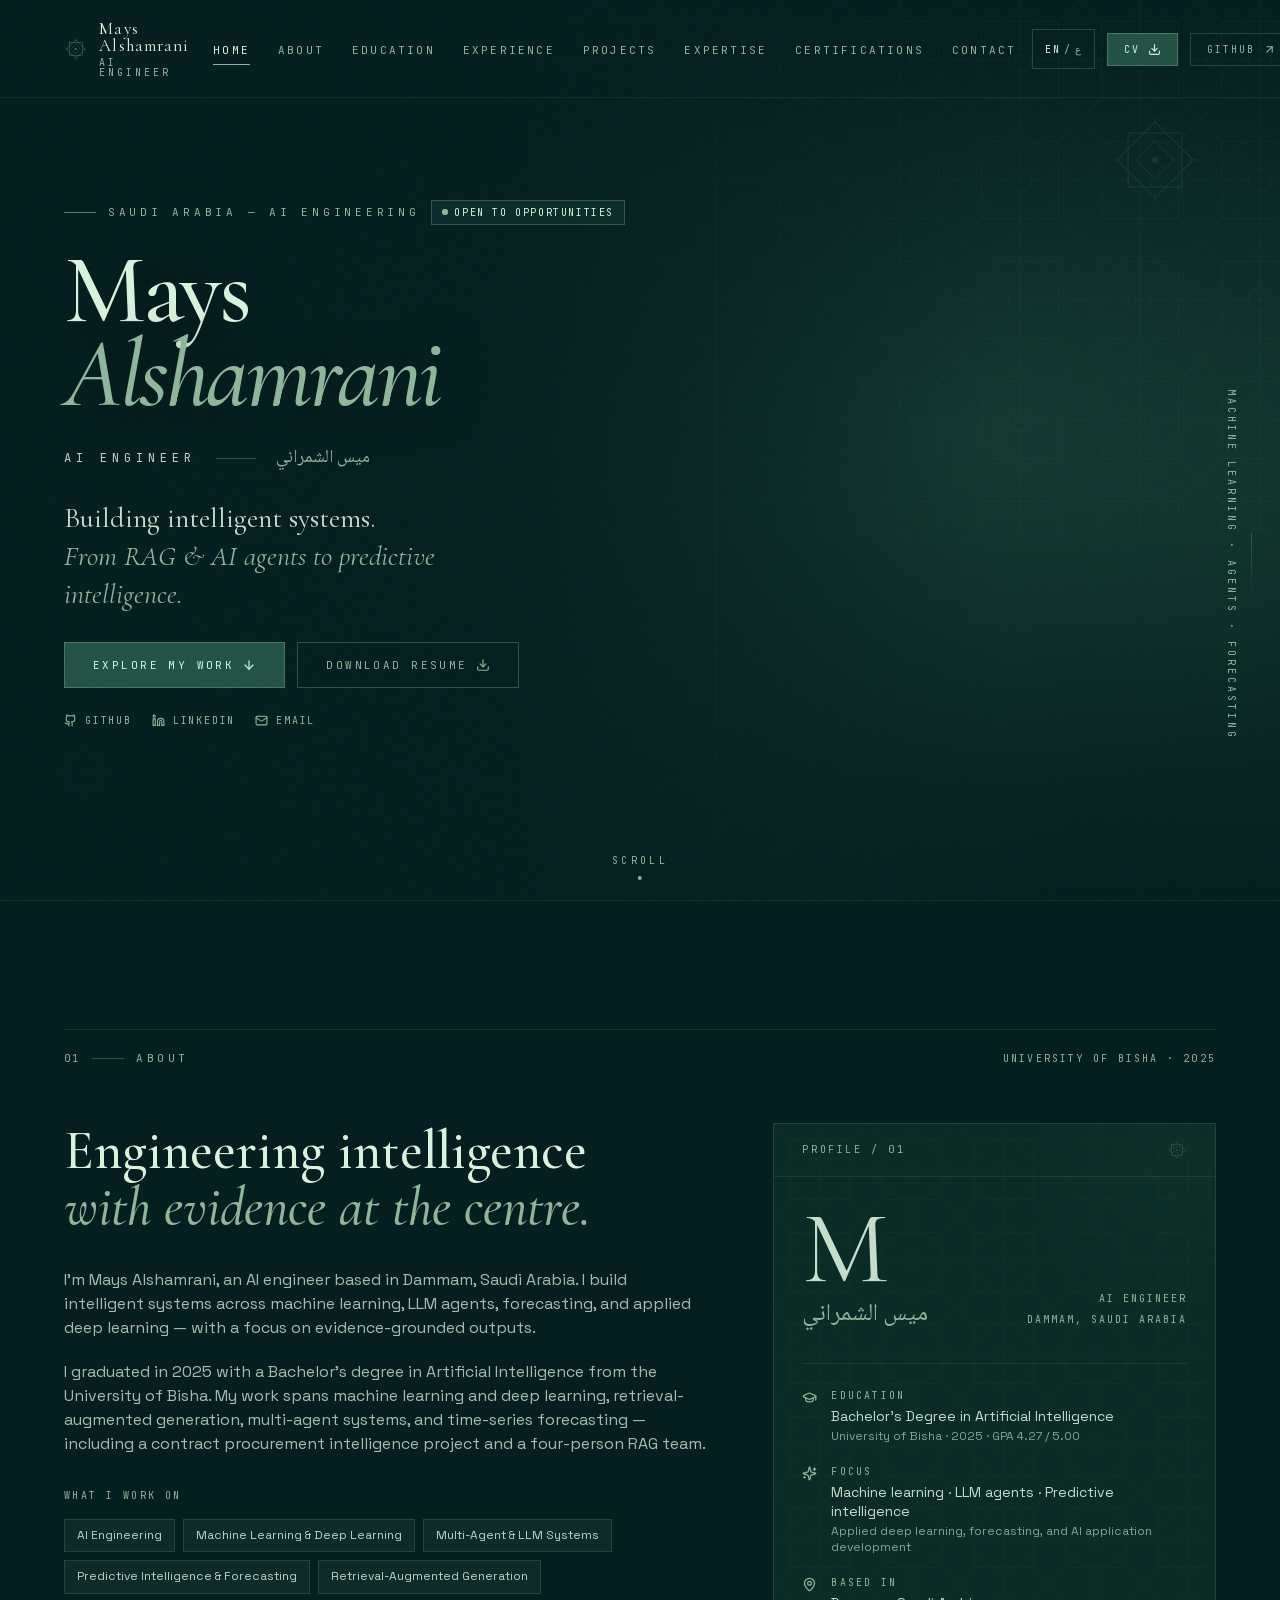
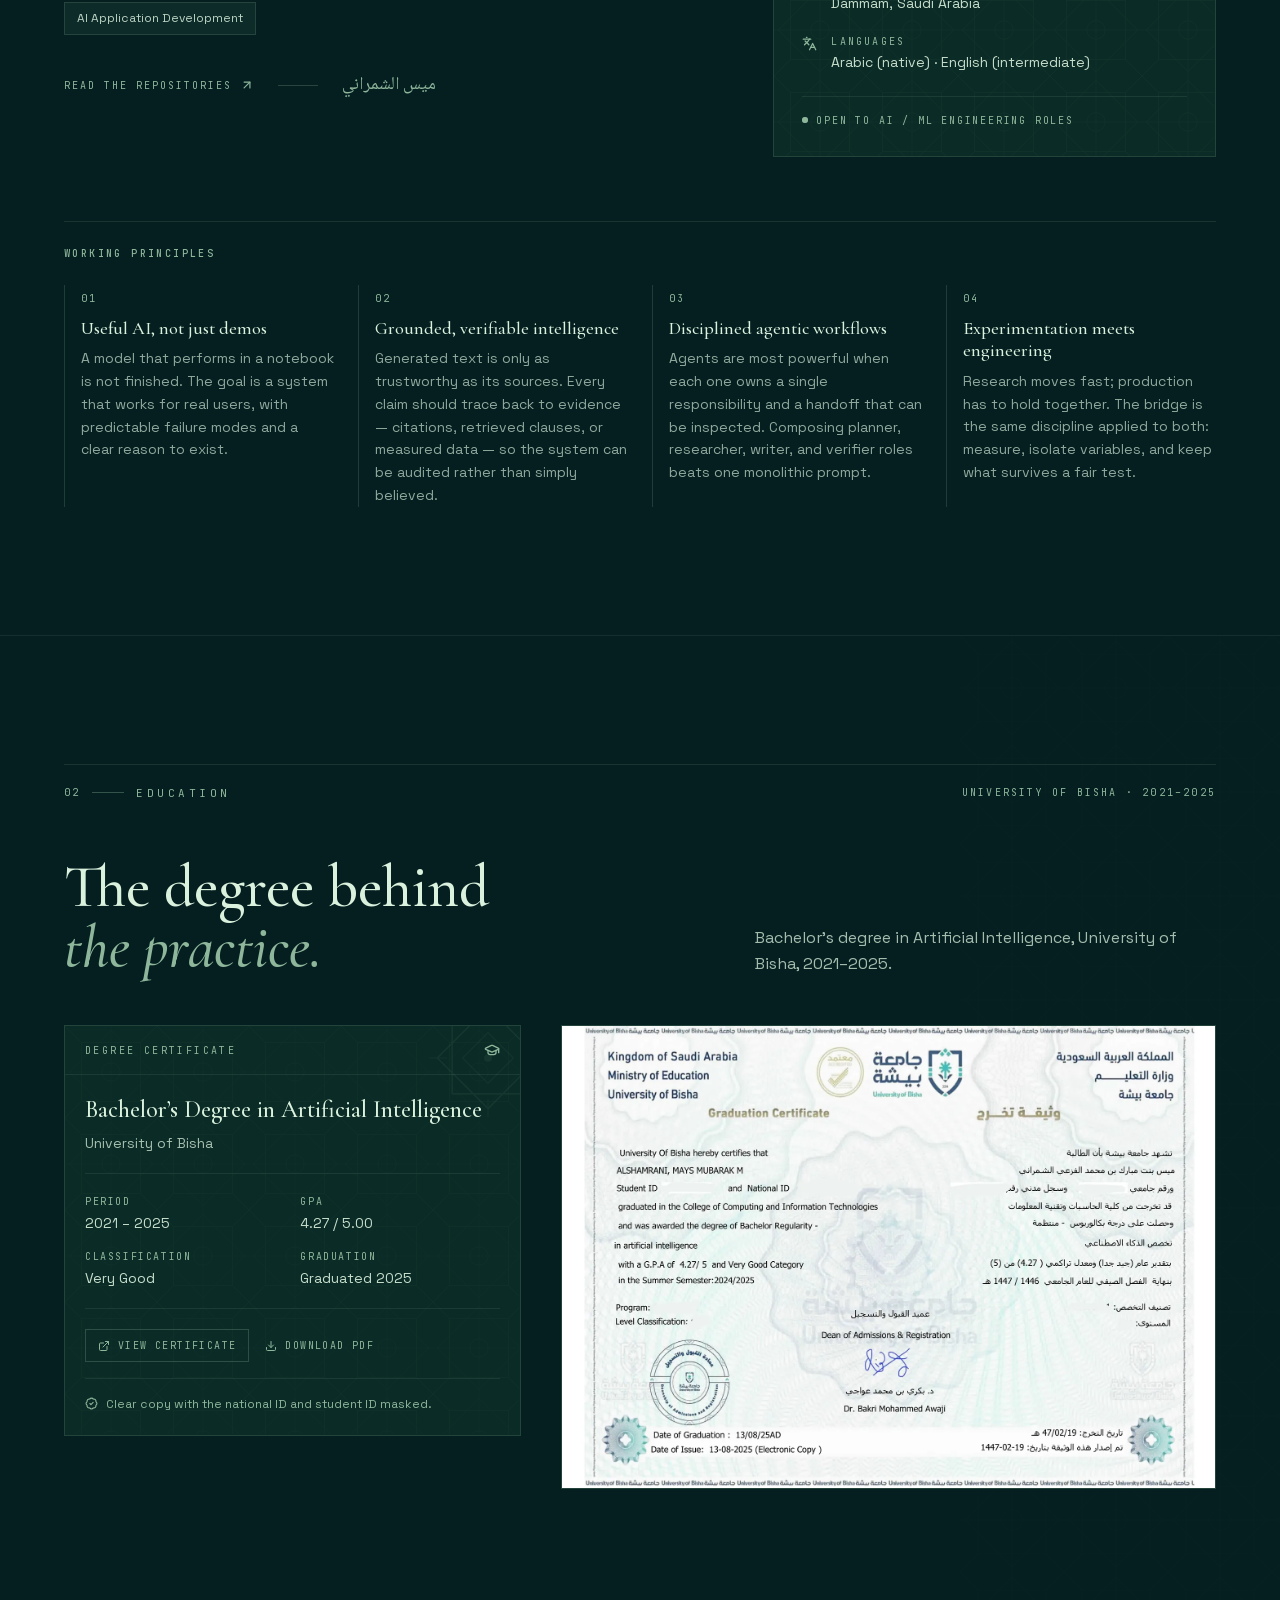
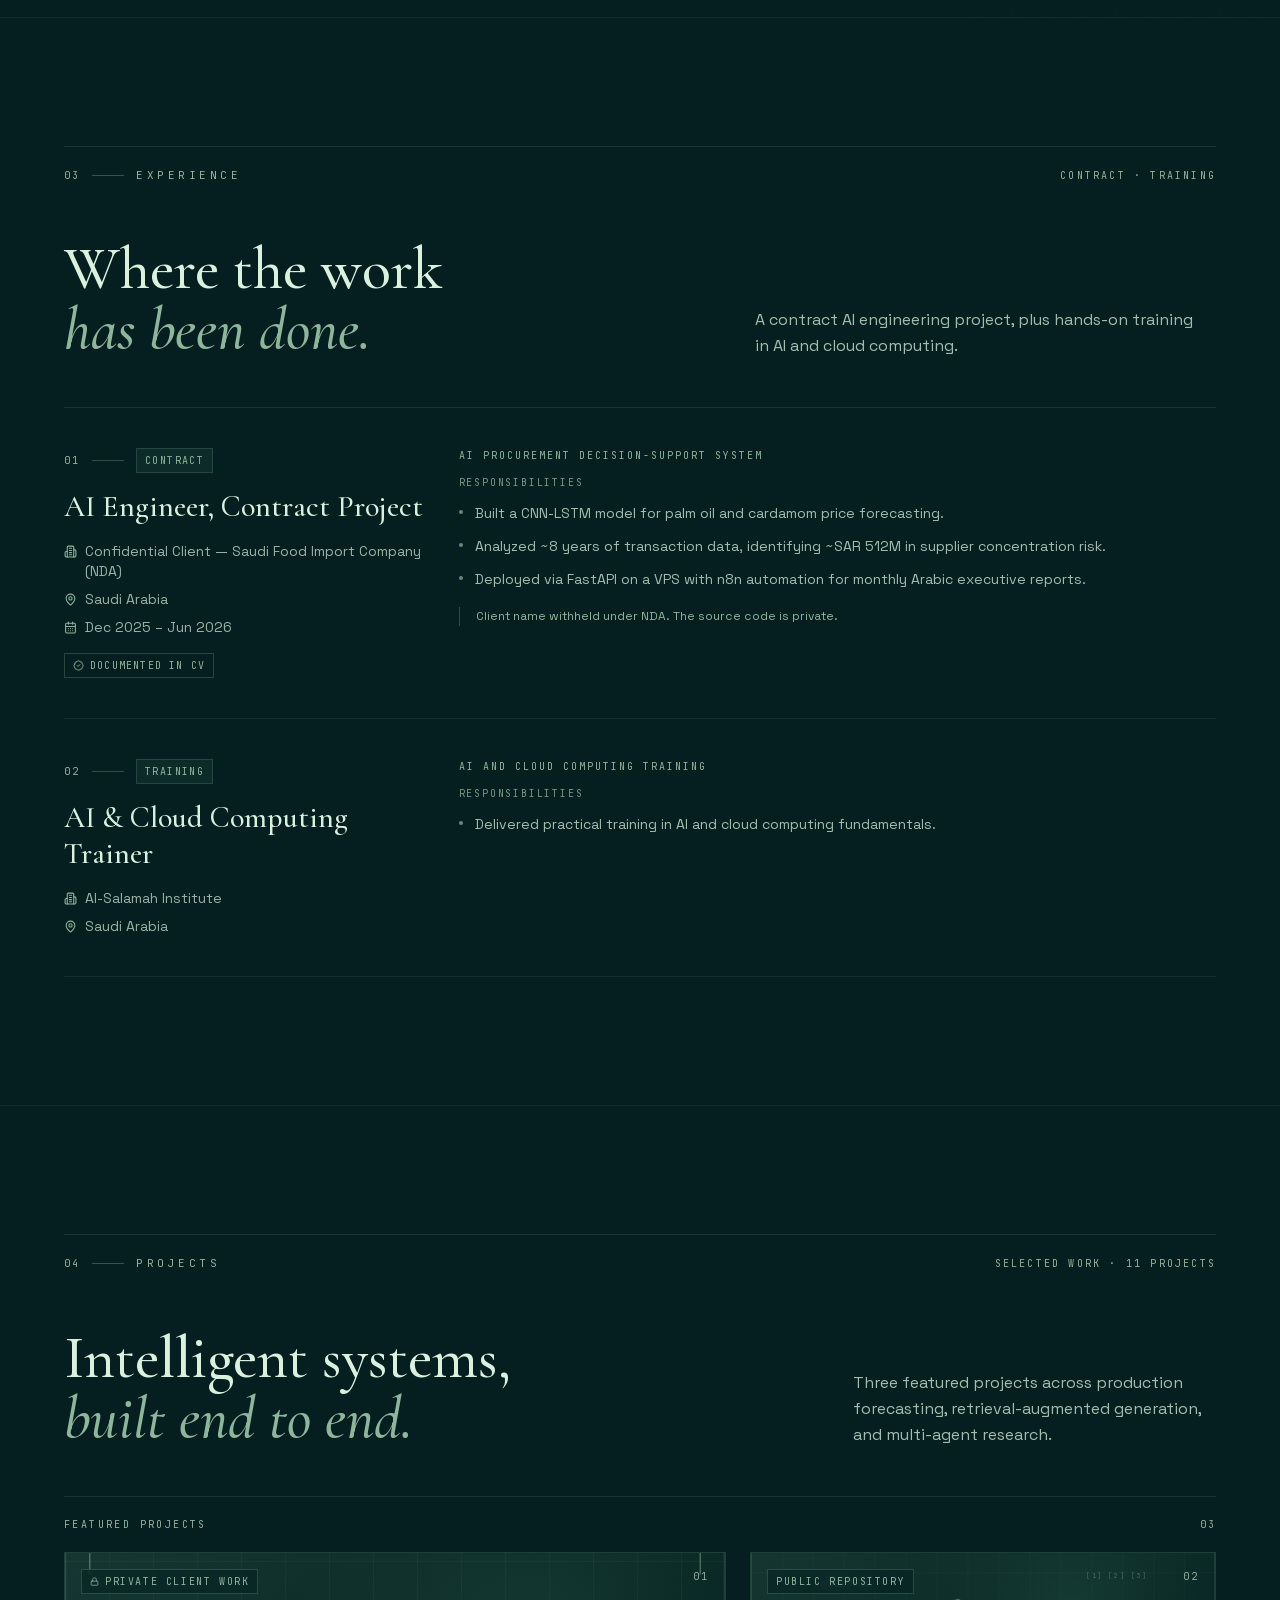
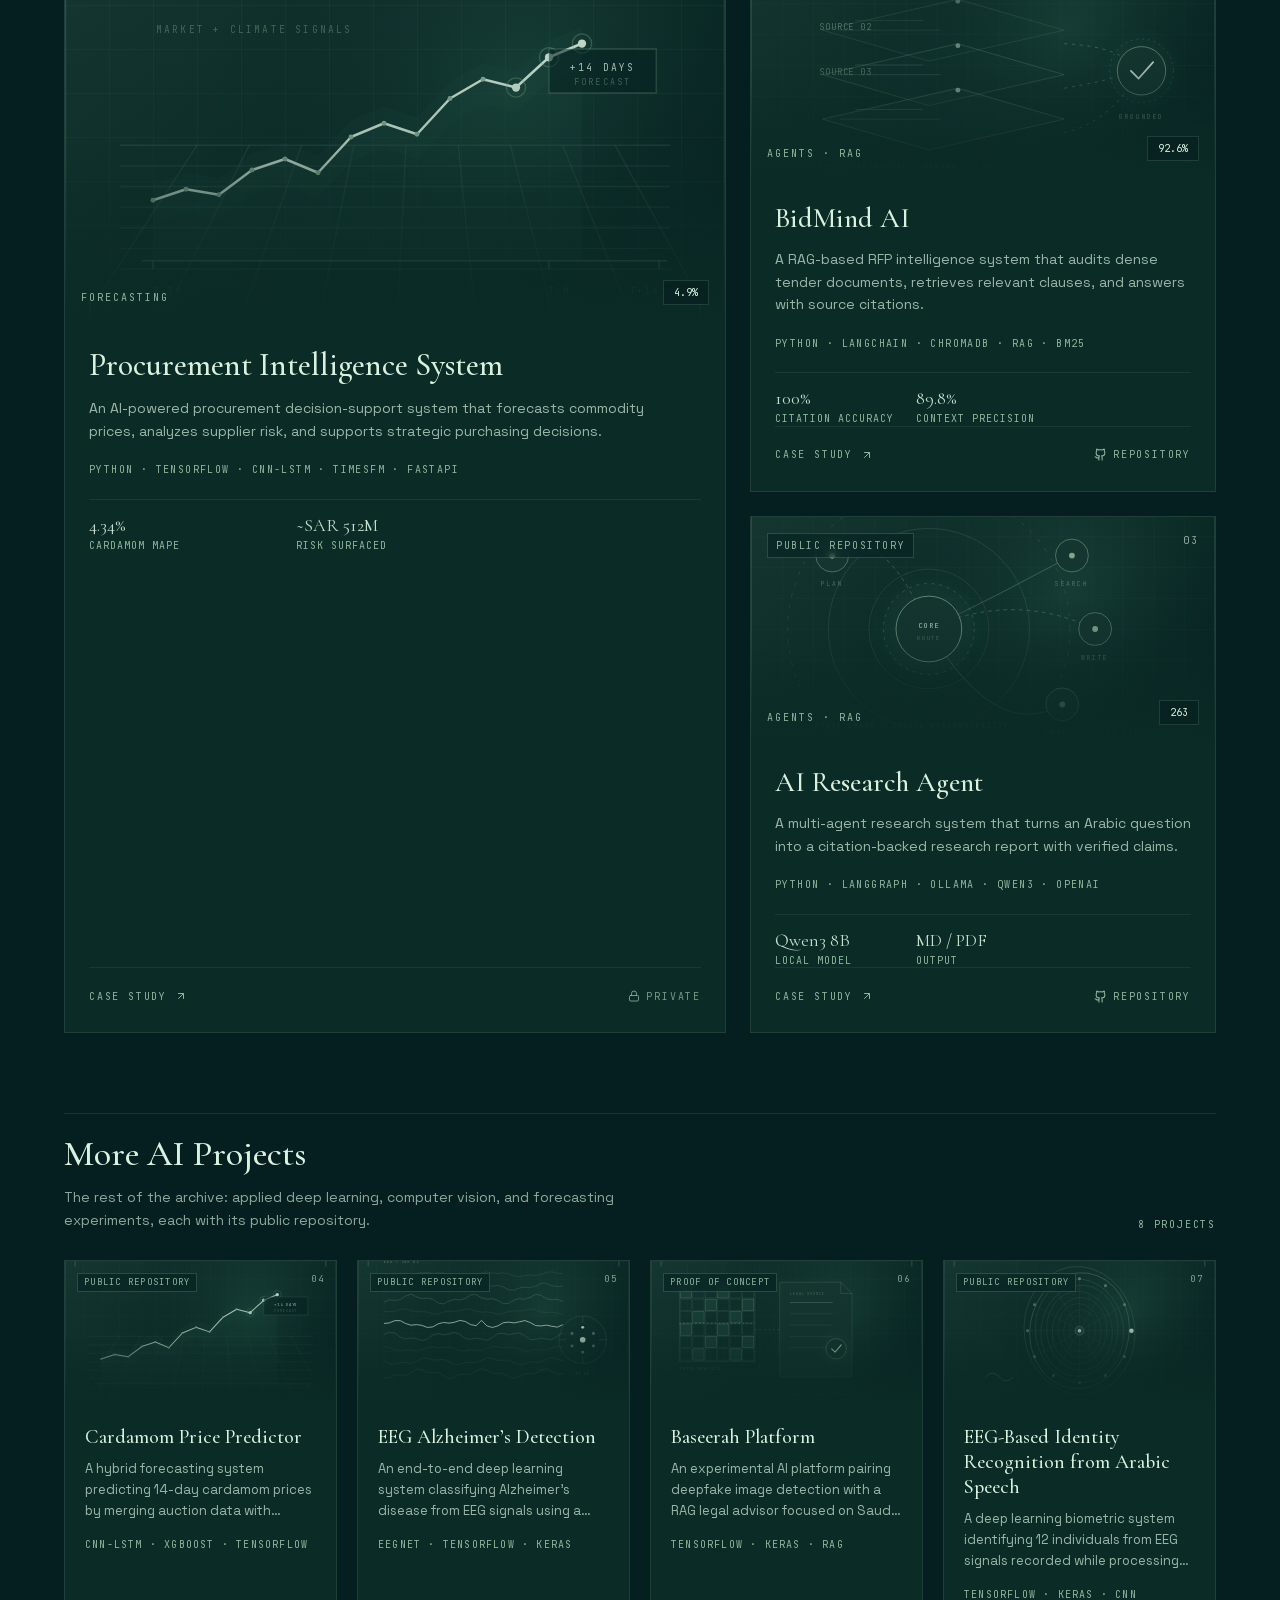
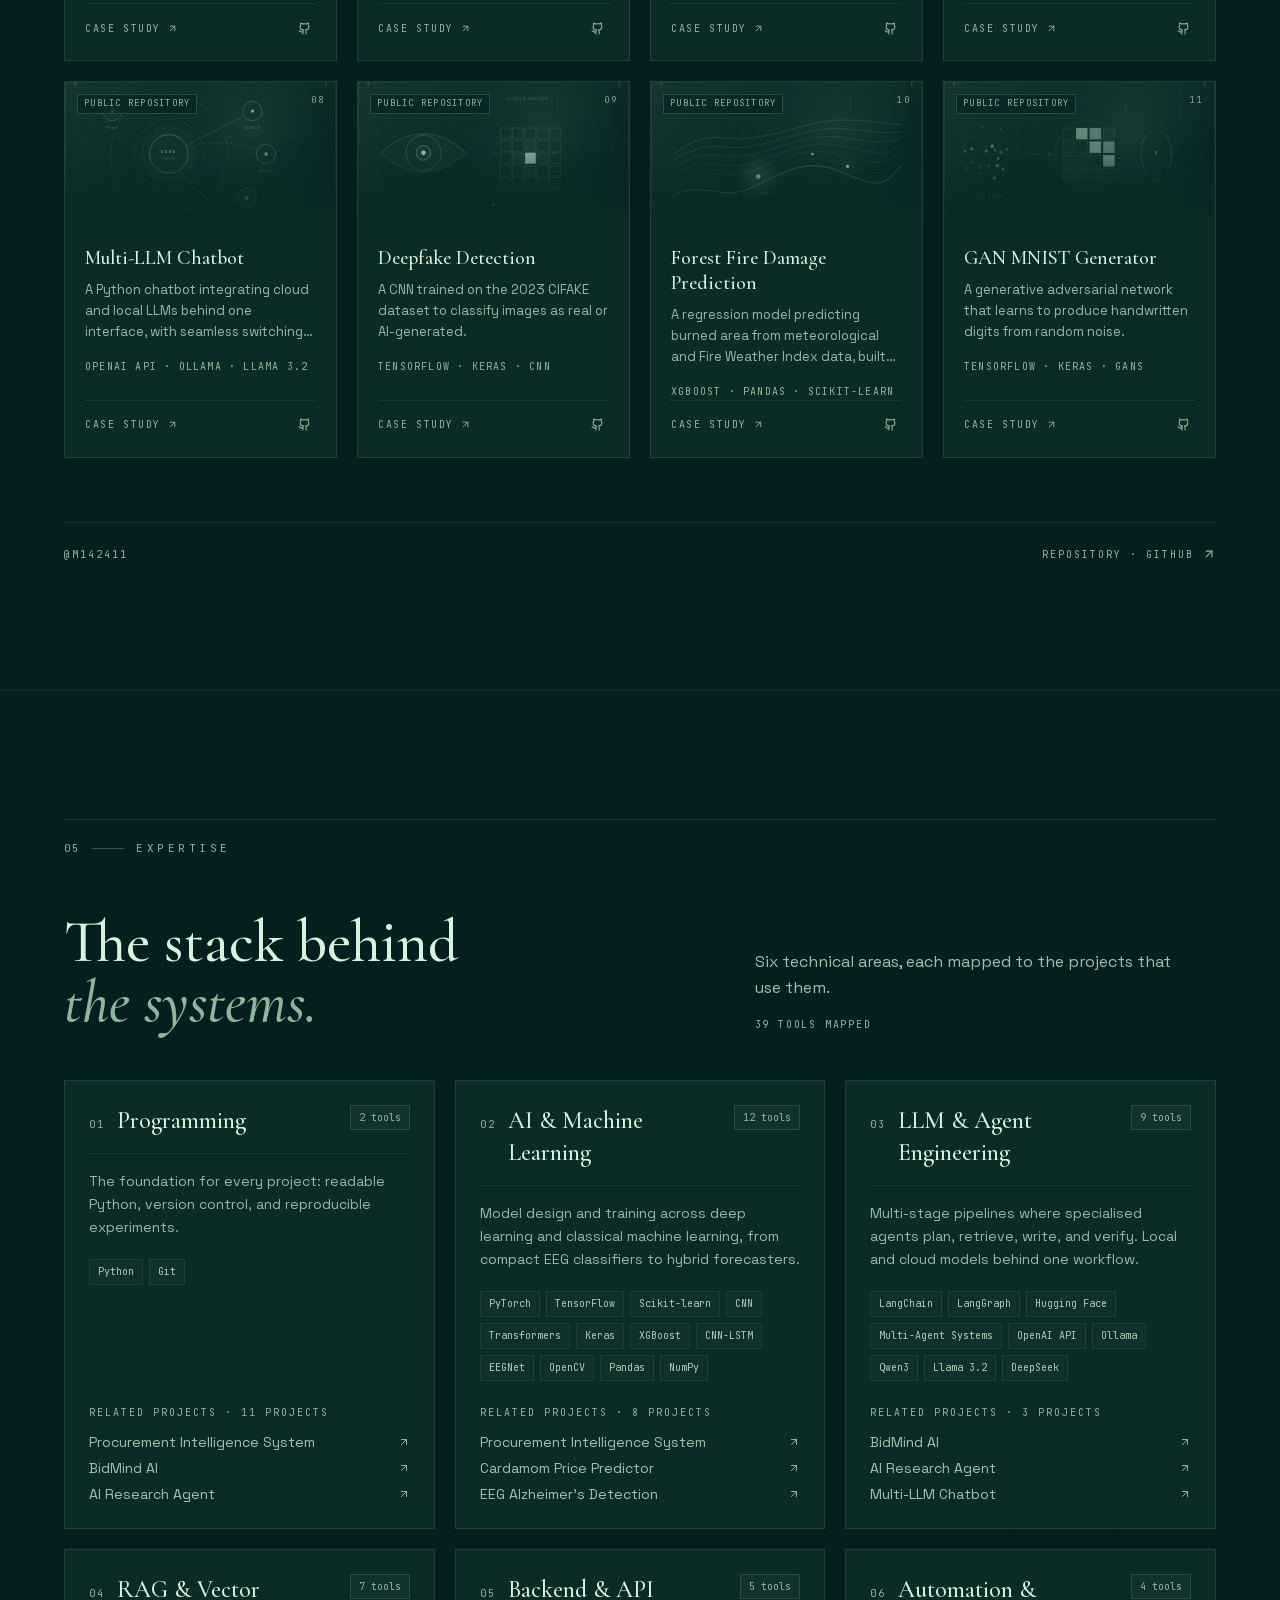
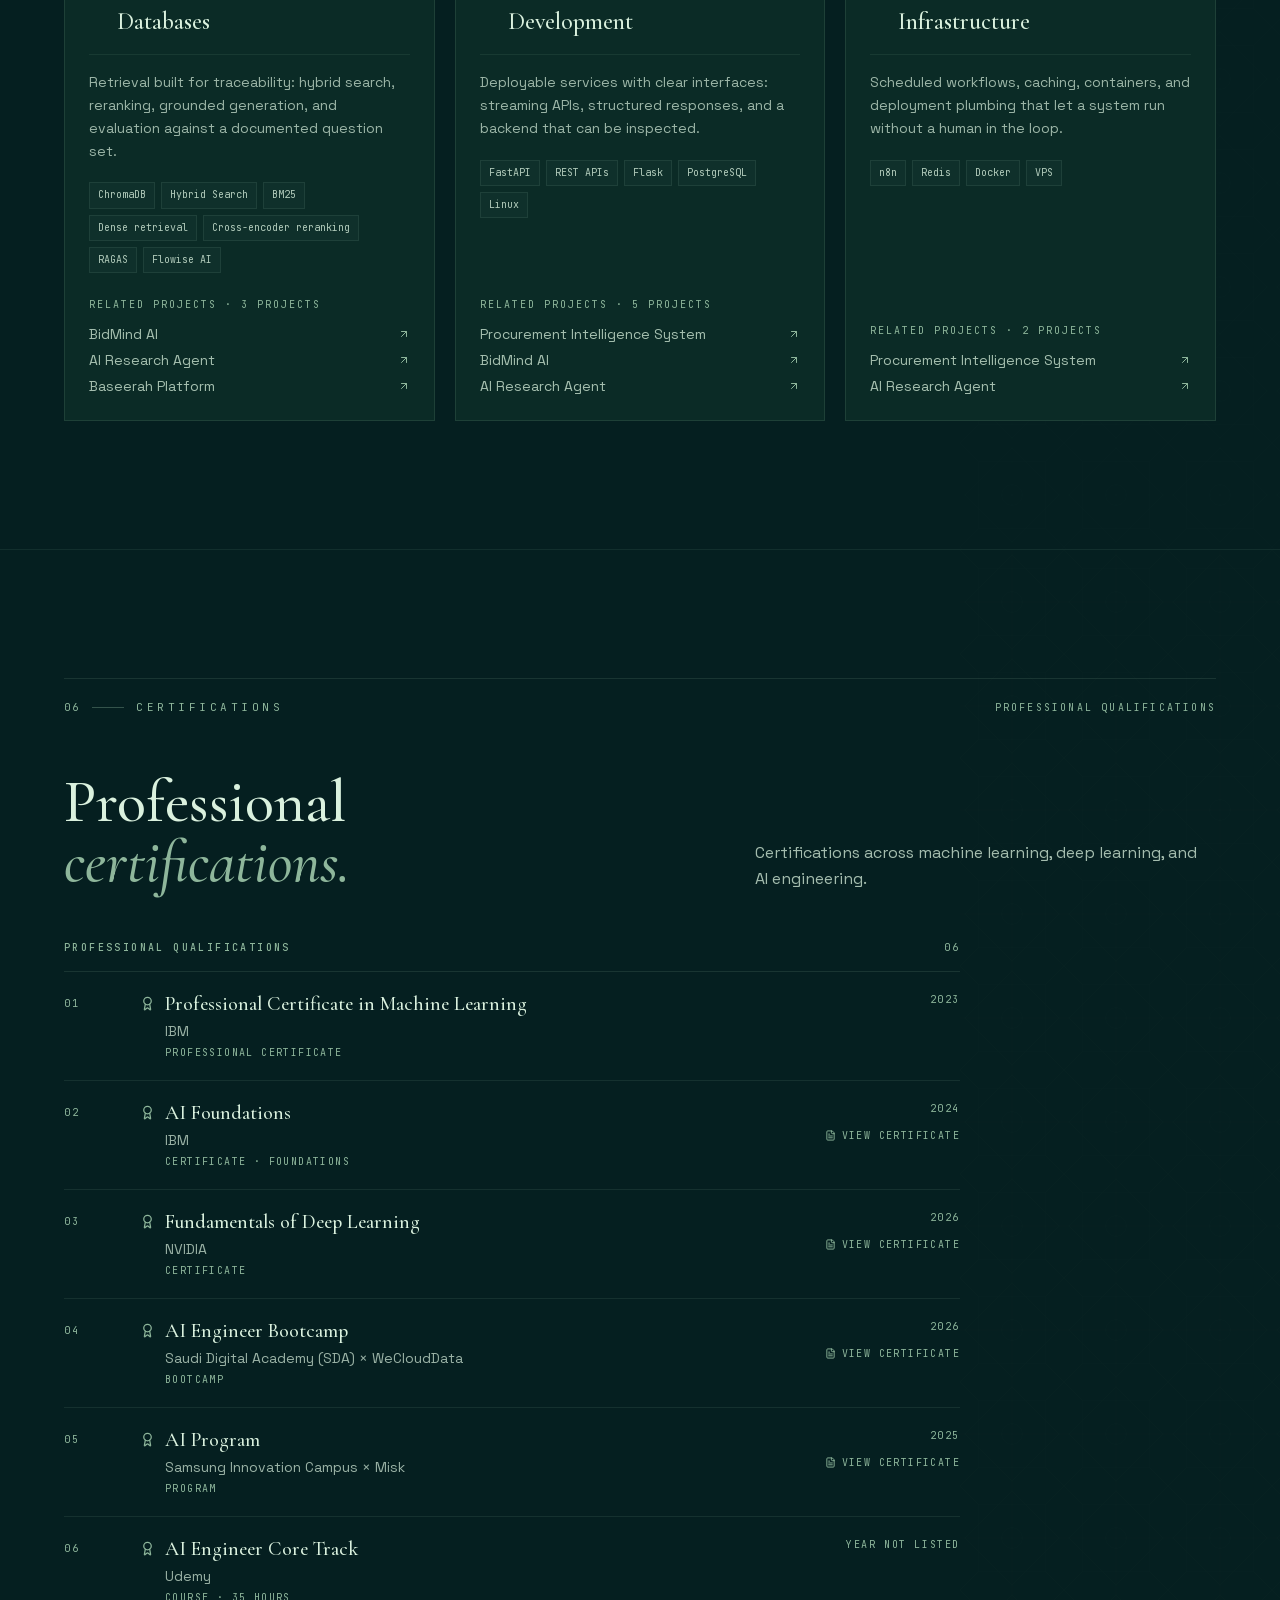
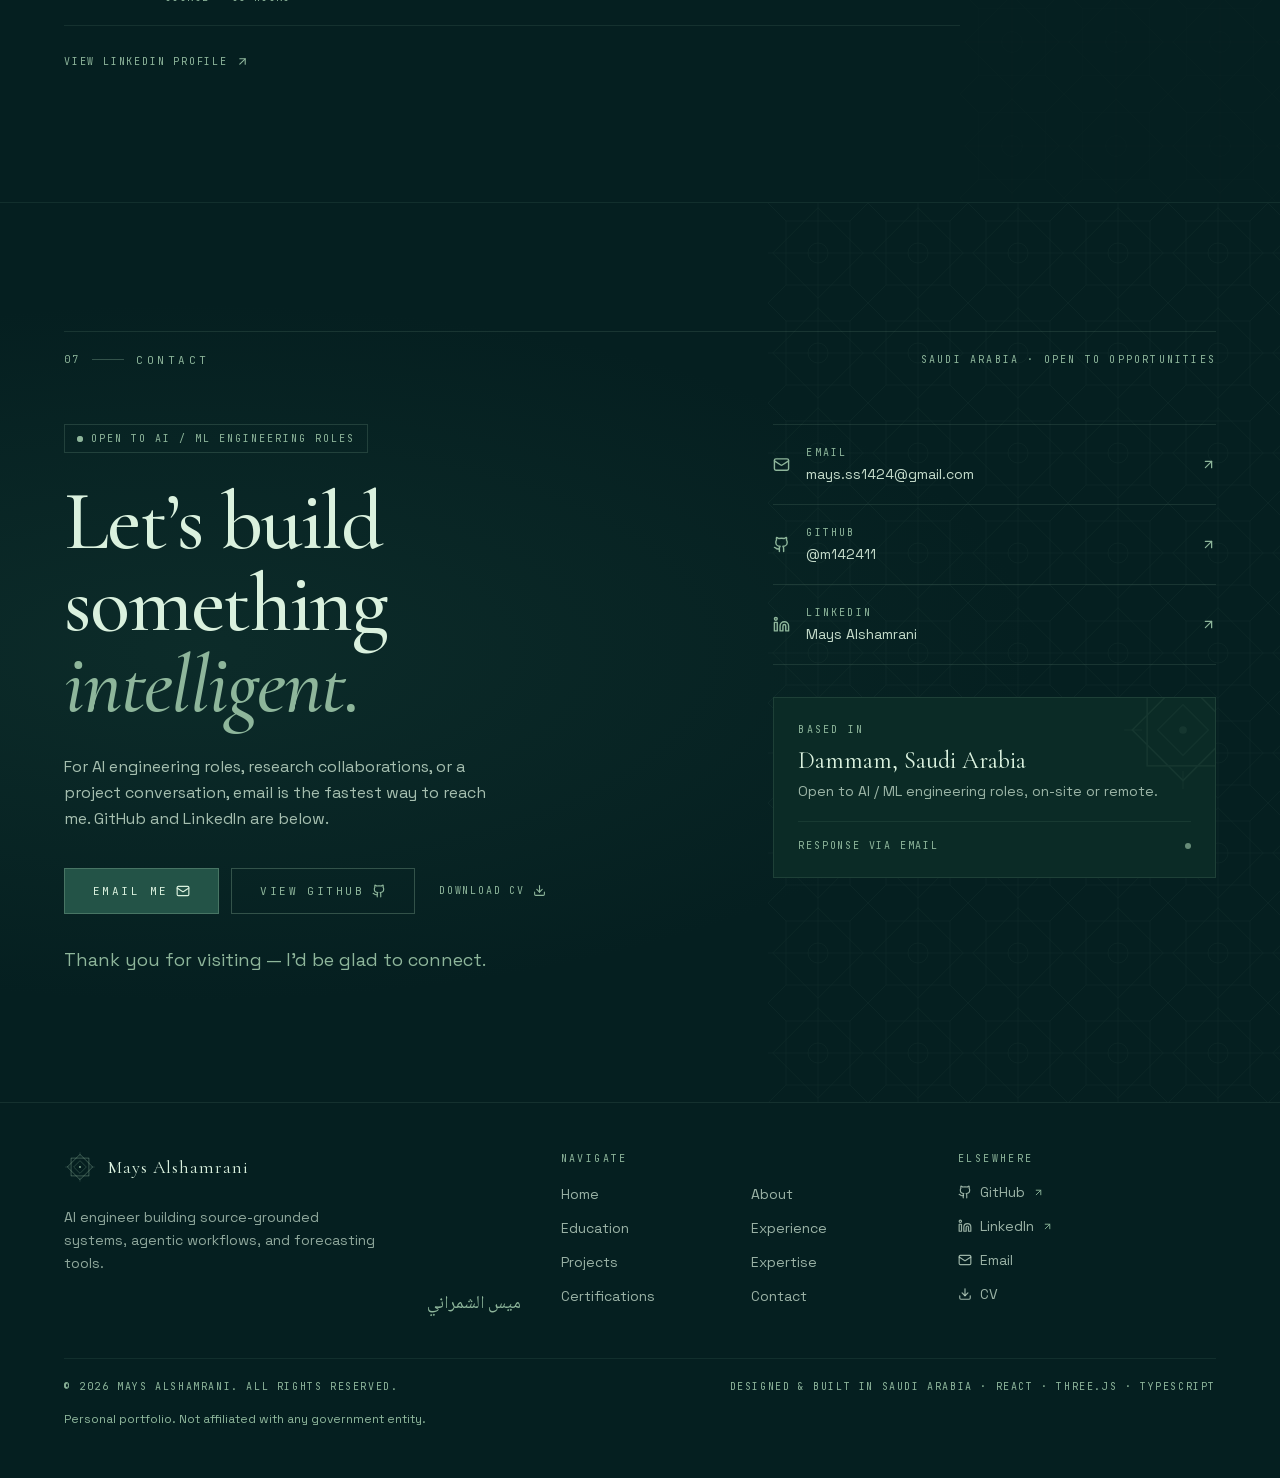
==== commit 3dcad260: "Add in-page certificate viewer with PDFs" ====
--- a/index.html
+++ b/index.html
@@ -272,9 +272,9 @@
         }
       })();
     </script>
-    <script type="module" crossorigin src="/assets/main-C23mSt27.js"></script>
+    <script type="module" crossorigin src="/assets/main-DprErcyp.js"></script>
     <style data-main-css>
-*,:before,:after{--tw-border-spacing-x: 0;--tw-border-spacing-y: 0;--tw-translate-x: 0;--tw-translate-y: 0;--tw-rotate: 0;--tw-skew-x: 0;--tw-skew-y: 0;--tw-scale-x: 1;--tw-scale-y: 1;--tw-pan-x: ;--tw-pan-y: ;--tw-pinch-zoom: ;--tw-scroll-snap-strictness: proximity;--tw-gradient-from-position: ;--tw-gradient-via-position: ;--tw-gradient-to-position: ;--tw-ordinal: ;--tw-slashed-zero: ;--tw-numeric-figure: ;--tw-numeric-spacing: ;--tw-numeric-fraction: ;--tw-ring-inset: ;--tw-ring-offset-width: 0px;--tw-ring-offset-color: #fff;--tw-ring-color: rgb(59 130 246 / .5);--tw-ring-offset-shadow: 0 0 #0000;--tw-ring-shadow: 0 0 #0000;--tw-shadow: 0 0 #0000;--tw-shadow-colored: 0 0 #0000;--tw-blur: ;--tw-brightness: ;--tw-contrast: ;--tw-grayscale: ;--tw-hue-rotate: ;--tw-invert: ;--tw-saturate: ;--tw-sepia: ;--tw-drop-shadow: ;--tw-backdrop-blur: ;--tw-backdrop-brightness: ;--tw-backdrop-contrast: ;--tw-backdrop-grayscale: ;--tw-backdrop-hue-rotate: ;--tw-backdrop-invert: ;--tw-backdrop-opacity: ;--tw-backdrop-saturate: ;--tw-backdrop-sepia: ;--tw-contain-size: ;--tw-contain-layout: ;--tw-contain-paint: ;--tw-contain-style: }::backdrop{--tw-border-spacing-x: 0;--tw-border-spacing-y: 0;--tw-translate-x: 0;--tw-translate-y: 0;--tw-rotate: 0;--tw-skew-x: 0;--tw-skew-y: 0;--tw-scale-x: 1;--tw-scale-y: 1;--tw-pan-x: ;--tw-pan-y: ;--tw-pinch-zoom: ;--tw-scroll-snap-strictness: proximity;--tw-gradient-from-position: ;--tw-gradient-via-position: ;--tw-gradient-to-position: ;--tw-ordinal: ;--tw-slashed-zero: ;--tw-numeric-figure: ;--tw-numeric-spacing: ;--tw-numeric-fraction: ;--tw-ring-inset: ;--tw-ring-offset-width: 0px;--tw-ring-offset-color: #fff;--tw-ring-color: rgb(59 130 246 / .5);--tw-ring-offset-shadow: 0 0 #0000;--tw-ring-shadow: 0 0 #0000;--tw-shadow: 0 0 #0000;--tw-shadow-colored: 0 0 #0000;--tw-blur: ;--tw-brightness: ;--tw-contrast: ;--tw-grayscale: ;--tw-hue-rotate: ;--tw-invert: ;--tw-saturate: ;--tw-sepia: ;--tw-drop-shadow: ;--tw-backdrop-blur: ;--tw-backdrop-brightness: ;--tw-backdrop-contrast: ;--tw-backdrop-grayscale: ;--tw-backdrop-hue-rotate: ;--tw-backdrop-invert: ;--tw-backdrop-opacity: ;--tw-backdrop-saturate: ;--tw-backdrop-sepia: ;--tw-contain-size: ;--tw-contain-layout: ;--tw-contain-paint: ;--tw-contain-style: }*,:before,:after{box-sizing:border-box;border-width:0;border-style:solid;border-color:#e5e7eb}:before,:after{--tw-content: ""}html,:host{line-height:1.5;-webkit-text-size-adjust:100%;-moz-tab-size:4;-o-tab-size:4;tab-size:4;font-family:Space Grotesk,system-ui,sans-serif;font-feature-settings:normal;font-variation-settings:normal;-webkit-tap-highlight-color:transparent}body{margin:0;line-height:inherit}hr{height:0;color:inherit;border-top-width:1px}abbr:where([title]){-webkit-text-decoration:underline dotted;text-decoration:underline dotted}h1,h2,h3,h4,h5,h6{font-size:inherit;font-weight:inherit}a{color:inherit;text-decoration:inherit}b,strong{font-weight:bolder}code,kbd,samp,pre{font-family:JetBrains Mono,monospace;font-feature-settings:normal;font-variation-settings:normal;font-size:1em}small{font-size:80%}sub,sup{font-size:75%;line-height:0;position:relative;vertical-align:baseline}sub{bottom:-.25em}sup{top:-.5em}table{text-indent:0;border-color:inherit;border-collapse:collapse}button,input,optgroup,select,textarea{font-family:inherit;font-feature-settings:inherit;font-variation-settings:inherit;font-size:100%;font-weight:inherit;line-height:inherit;letter-spacing:inherit;color:inherit;margin:0;padding:0}button,select{text-transform:none}button,input:where([type=button]),input:where([type=reset]),input:where([type=submit]){-webkit-appearance:button;background-color:transparent;background-image:none}:-moz-focusring{outline:auto}:-moz-ui-invalid{box-shadow:none}progress{vertical-align:baseline}::-webkit-inner-spin-button,::-webkit-outer-spin-button{height:auto}[type=search]{-webkit-appearance:textfield;outline-offset:-2px}::-webkit-search-decoration{-webkit-appearance:none}::-webkit-file-upload-button{-webkit-appearance:button;font:inherit}summary{display:list-item}blockquote,dl,dd,h1,h2,h3,h4,h5,h6,hr,figure,p,pre{margin:0}fieldset{margin:0;padding:0}legend{padding:0}ol,ul,menu{list-style:none;margin:0;padding:0}dialog{padding:0}textarea{resize:vertical}input::-moz-placeholder,textarea::-moz-placeholder{opacity:1;color:#9ca3af}input::placeholder,textarea::placeholder{opacity:1;color:#9ca3af}button,[role=button]{cursor:pointer}:disabled{cursor:default}img,svg,video,canvas,audio,iframe,embed,object{display:block;vertical-align:middle}img,video{max-width:100%;height:auto}[hidden]:where(:not([hidden=until-found])){display:none}:root{--forest-deep: #051f20;--forest-dark: #0b2b26;--forest-mid: #163832;--forest-emerald: #235347;--forest-sage: #8eb69b;--forest-mint: #daf1de;color-scheme:dark}html{scroll-behavior:smooth;scroll-padding-top:6rem;-webkit-text-size-adjust:100%}body{--tw-bg-opacity: 1;background-color:rgb(5 31 32 / var(--tw-bg-opacity, 1));--tw-text-opacity: 1;color:rgb(218 241 222 / var(--tw-text-opacity, 1));-webkit-font-smoothing:antialiased;-moz-osx-font-smoothing:grayscale;font-family:Space Grotesk,system-ui,sans-serif;font-feature-settings:"ss01" 1,"ss02" 1;overflow-x:hidden}h1,h2,h3,h4{font-family:Cormorant Garamond,Times New Roman,serif;font-weight:500}::-moz-selection{background-color:#235347;color:#daf1de}::selection{background-color:#235347;color:#daf1de}:focus-visible{outline:2px solid #8eb69b;outline-offset:4px}[dir=rtl] body{font-family:Noto Naskh Arabic,Space Grotesk,system-ui,sans-serif}[dir=rtl] .font-display{font-family:Noto Naskh Arabic,Cormorant Garamond,serif}[dir=rtl] h1,[dir=rtl] h2,[dir=rtl] h3,[dir=rtl] h4,[dir=rtl] p,[dir=rtl] li,[dir=rtl] a,[dir=rtl] button,[dir=rtl] dt,[dir=rtl] dd{letter-spacing:normal}[dir=rtl] .font-mono,[dir=rtl] .eyebrow{font-family:JetBrains Mono,Noto Naskh Arabic,monospace;letter-spacing:.08em}[dir=rtl] .btn-primary,[dir=rtl] .btn-ghost,[dir=rtl] .nav-link{font-family:JetBrains Mono,Noto Naskh Arabic,monospace}[dir=rtl] .italic{font-style:normal}[dir=rtl] .hero-name{font-size:clamp(3.2rem,6.1vw,6rem);line-height:1.14;letter-spacing:-.01em}[dir=rtl] h1,[dir=rtl] h2{line-height:1.24}::-webkit-scrollbar{width:10px;height:10px}::-webkit-scrollbar-track{background:#051f20}::-webkit-scrollbar-thumb{background:#235347;border:2px solid #051f20}::-webkit-scrollbar-thumb:hover{background:#235347;box-shadow:inset 0 0 0 20px #daf1de1a}.container{width:100%}@media(min-width:640px){.container{max-width:640px}}@media(min-width:768px){.container{max-width:768px}}@media(min-width:1024px){.container{max-width:1024px}}@media(min-width:1280px){.container{max-width:1280px}}@media(min-width:1536px){.container{max-width:1536px}}.container-shell{margin-left:auto;margin-right:auto;width:100%;max-width:1500px;padding-left:1.5rem;padding-right:1.5rem}@media(min-width:768px){.container-shell{padding-left:2.5rem;padding-right:2.5rem}}@media(min-width:1024px){.container-shell{padding-left:4rem;padding-right:4rem}}[dir=rtl] .eyebrow{font-family:JetBrains Mono,Noto Naskh Arabic,monospace;letter-spacing:.08em}.eyebrow{font-family:JetBrains Mono,monospace;font-size:10px;text-transform:uppercase;letter-spacing:.34em;--tw-text-opacity: 1;color:rgb(142 182 155 / var(--tw-text-opacity, 1))}@media(min-width:768px){.eyebrow{font-size:11px}}[dir=rtl] .btn-primary{font-family:JetBrains Mono,Noto Naskh Arabic,monospace;letter-spacing:.08em}.btn-primary{position:relative;display:inline-flex;align-items:center;justify-content:center;gap:.5rem;overflow:hidden;--tw-bg-opacity: 1;background-color:rgb(35 83 71 / var(--tw-bg-opacity, 1));padding:.875rem 1.75rem;font-family:JetBrains Mono,monospace;font-size:11px;text-transform:uppercase;letter-spacing:.22em;--tw-text-opacity: 1;color:rgb(218 241 222 / var(--tw-text-opacity, 1));transition-property:color,background-color,border-color,text-decoration-color,fill,stroke;transition-timing-function:cubic-bezier(.4,0,.2,1);transition-duration:.5s;border:1px solid rgba(142,182,155,.35)}.btn-primary:before{content:"";position:absolute;inset:0;background:linear-gradient(120deg,transparent 0%,rgba(218,241,222,.16) 45%,transparent 70%);transform:translate(-120%);transition:transform .9s cubic-bezier(.22,1,.36,1)}.btn-primary:hover:before{transform:translate(120%)}.btn-primary:hover{background:#235347;box-shadow:inset 0 0 0 100px #daf1de12}[dir=rtl] .btn-ghost{font-family:JetBrains Mono,Noto Naskh Arabic,monospace;letter-spacing:.08em}.btn-ghost{display:inline-flex;align-items:center;justify-content:center;gap:.5rem;padding:.875rem 1.75rem;font-family:JetBrains Mono,monospace;font-size:11px;text-transform:uppercase;letter-spacing:.22em;--tw-text-opacity: 1;color:rgb(142 182 155 / var(--tw-text-opacity, 1));transition-property:all;transition-timing-function:cubic-bezier(.4,0,.2,1);transition-duration:.5s;border:1px solid rgba(142,182,155,.32)}.btn-ghost:hover{background:#8eb69b14;color:#daf1de;border-color:#8eb69b99}.hero-atmosphere{background:radial-gradient(ellipse at 76% 48%,rgba(35,83,71,.42) 0%,transparent 55%),radial-gradient(ellipse at 18% 82%,rgba(22,56,50,.36) 0%,transparent 58%),linear-gradient(180deg,#051f20,#0b2b26 56%,#051f20)}[dir=rtl] .hero-atmosphere{background:radial-gradient(ellipse at 24% 48%,rgba(35,83,71,.42) 0%,transparent 55%),radial-gradient(ellipse at 82% 82%,rgba(22,56,50,.36) 0%,transparent 58%),linear-gradient(180deg,#051f20,#0b2b26 56%,#051f20)}.hero-veil-mobile{background:radial-gradient(ellipse at 50% 62%,#051f2033,#051f20b8 48%,#051f20f7)}.hero-veil-desktop{background:linear-gradient(to right,#051f20 0%,rgba(5,31,32,.96) 40%,rgba(5,31,32,.58) 58%,rgba(5,31,32,.08) 78%,transparent 100%)}[dir=rtl] .hero-veil-desktop{background:linear-gradient(to left,#051f20 0%,rgba(5,31,32,.96) 40%,rgba(5,31,32,.58) 58%,rgba(5,31,32,.08) 78%,transparent 100%)}.contact-atmosphere{background:radial-gradient(ellipse at 15% 50%,rgba(35,83,71,.35) 0%,transparent 55%)}[dir=rtl] .contact-atmosphere{background:radial-gradient(ellipse at 85% 50%,rgba(35,83,71,.35) 0%,transparent 55%)}.card-spotlight{position:relative}.card-spotlight:after{content:"";position:absolute;inset:0;pointer-events:none;opacity:0;transition:opacity .5s ease;background:radial-gradient(420px circle at var(--spot-x, 50%) var(--spot-y, 50%),rgba(142,182,155,.14),transparent 62%)}.card-spotlight:hover:after,.card-spotlight:focus-within:after{opacity:1}.link-line{background-image:linear-gradient(currentColor,currentColor);background-position:0 100%;background-repeat:no-repeat;background-size:0% 1px;transition:background-size .45s cubic-bezier(.22,1,.36,1)}.link-line:hover,.link-line:focus-visible{background-size:100% 1px}[dir=rtl] .link-line{background-position:100% 100%}.cover-scan{position:absolute;inset:0;pointer-events:none;overflow:hidden}.cover-scan:before{content:"";position:absolute;left:0;right:0;top:-40%;height:38%;background:linear-gradient(to bottom,transparent,rgba(218,241,222,.12),transparent);transition:transform 1.1s cubic-bezier(.22,1,.36,1)}.group:hover .cover-scan:before{transform:translateY(420%)}[dir=rtl] .nav-link{font-family:JetBrains Mono,Noto Naskh Arabic,monospace;letter-spacing:.08em}.nav-link{position:relative;padding-top:.5rem;padding-bottom:.5rem;font-family:JetBrains Mono,monospace;font-size:11px;text-transform:uppercase;letter-spacing:.2em;--tw-text-opacity: 1;color:rgb(142 182 155 / var(--tw-text-opacity, 1));transition-property:color,background-color,border-color,text-decoration-color,fill,stroke;transition-timing-function:cubic-bezier(.4,0,.2,1);transition-duration:.3s}.nav-link:hover{--tw-text-opacity: 1;color:rgb(218 241 222 / var(--tw-text-opacity, 1))}.nav-link:before{content:"";position:absolute;inset:-6px -8px}.nav-link[aria-current=true]{--tw-text-opacity: 1;color:rgb(218 241 222 / var(--tw-text-opacity, 1))}.nav-link[aria-current=true]:after{content:"";position:absolute;left:0;right:0;bottom:0;height:1px;background:#8eb69b}.sr-only{position:absolute;width:1px;height:1px;padding:0;margin:-1px;overflow:hidden;clip:rect(0,0,0,0);white-space:nowrap;border-width:0}.pointer-events-none{pointer-events:none}.visible{visibility:visible}.invisible{visibility:hidden}.static{position:static}.fixed{position:fixed}.absolute{position:absolute}.relative{position:relative}.sticky{position:sticky}.inset-0{inset:0}.inset-x-0{left:0;right:0}.inset-x-3{left:.75rem;right:.75rem}.inset-x-4{left:1rem;right:1rem}.inset-x-5{left:1.25rem;right:1.25rem}.inset-y-0{top:0;bottom:0}.-end-10{inset-inline-end:-2.5rem}.-end-8{inset-inline-end:-2rem}.-top-10{top:-2.5rem}.-top-8{top:-2rem}.bottom-0{bottom:0}.bottom-24{bottom:6rem}.bottom-4{bottom:1rem}.bottom-40{bottom:10rem}.bottom-5{bottom:1.25rem}.end-0{inset-inline-end:0px}.end-6{inset-inline-end:1.5rem}.end-7{inset-inline-end:1.75rem}.end-\[6\%\]{inset-inline-end:6%}.left-1\/2{left:50%}.start-\[4\%\]{inset-inline-start:4%}.top-0{top:0}.top-28{top:7rem}.top-3{top:.75rem}.top-4{top:1rem}.top-6{top:1.5rem}.isolate{isolation:isolate}.z-10{z-index:10}.z-20{z-index:20}.z-30{z-index:30}.z-\[100\]{z-index:100}.z-\[60\]{z-index:60}.z-\[80\]{z-index:80}.z-\[85\]{z-index:85}.-mx-1{margin-left:-.25rem;margin-right:-.25rem}.-my-1{margin-top:-.25rem;margin-bottom:-.25rem}.-my-1\.5{margin-top:-.375rem;margin-bottom:-.375rem}.mx-auto{margin-left:auto;margin-right:auto}.mb-1{margin-bottom:.25rem}.mb-10{margin-bottom:2.5rem}.mb-3{margin-bottom:.75rem}.mt-0\.5{margin-top:.125rem}.mt-1{margin-top:.25rem}.mt-1\.5{margin-top:.375rem}.mt-10{margin-top:2.5rem}.mt-12{margin-top:3rem}.mt-16{margin-top:4rem}.mt-2{margin-top:.5rem}.mt-20{margin-top:5rem}.mt-3{margin-top:.75rem}.mt-4{margin-top:1rem}.mt-5{margin-top:1.25rem}.mt-6{margin-top:1.5rem}.mt-7{margin-top:1.75rem}.mt-8{margin-top:2rem}.mt-9{margin-top:2.25rem}.mt-auto{margin-top:auto}.line-clamp-3{overflow:hidden;display:-webkit-box;-webkit-box-orient:vertical;-webkit-line-clamp:3}.block{display:block}.inline-block{display:inline-block}.flex{display:flex}.inline-flex{display:inline-flex}.grid{display:grid}.hidden{display:none}.h-1{height:.25rem}.h-1\.5{height:.375rem}.h-10{height:2.5rem}.h-16{height:4rem}.h-24{height:6rem}.h-32{height:8rem}.h-36{height:9rem}.h-48{height:12rem}.h-5{height:1.25rem}.h-52{height:13rem}.h-6{height:1.5rem}.h-60{height:15rem}.h-64{height:16rem}.h-8{height:2rem}.h-\[60vh\]{height:60vh}.h-auto{height:auto}.h-full{height:100%}.h-px{height:1px}.max-h-\[92vh\]{max-height:92vh}.min-h-6{min-height:1.5rem}.min-h-\[100svh\]{min-height:100svh}.min-h-\[60vh\]{min-height:60vh}.min-h-screen{min-height:100vh}.w-1{width:.25rem}.w-1\.5{width:.375rem}.w-1\/4{width:25%}.w-10{width:2.5rem}.w-16{width:4rem}.w-2\/5{width:40%}.w-24{width:6rem}.w-32{width:8rem}.w-48{width:12rem}.w-5{width:1.25rem}.w-6{width:1.5rem}.w-8{width:2rem}.w-auto{width:auto}.w-full{width:100%}.w-px{width:1px}.min-w-0{min-width:0px}.max-w-2xl{max-width:42rem}.max-w-3xl{max-width:48rem}.max-w-4xl{max-width:56rem}.max-w-6xl{max-width:72rem}.max-w-\[1500px\]{max-width:1500px}.max-w-md{max-width:28rem}.max-w-prose{max-width:65ch}.max-w-xl{max-width:36rem}.max-w-xs{max-width:20rem}.flex-1{flex:1 1 0%}.shrink-0{flex-shrink:0}.-translate-x-1\/2{--tw-translate-x: -50%;transform:translate(var(--tw-translate-x),var(--tw-translate-y)) rotate(var(--tw-rotate)) skew(var(--tw-skew-x)) skewY(var(--tw-skew-y)) scaleX(var(--tw-scale-x)) scaleY(var(--tw-scale-y))}.transform{transform:translate(var(--tw-translate-x),var(--tw-translate-y)) rotate(var(--tw-rotate)) skew(var(--tw-skew-x)) skewY(var(--tw-skew-y)) scaleX(var(--tw-scale-x)) scaleY(var(--tw-scale-y))}@keyframes ping{75%,to{transform:scale(2);opacity:0}}.animate-ping{animation:ping 1s cubic-bezier(0,0,.2,1) infinite}.resize{resize:both}.grid-cols-1{grid-template-columns:repeat(1,minmax(0,1fr))}.grid-cols-2{grid-template-columns:repeat(2,minmax(0,1fr))}.grid-cols-3{grid-template-columns:repeat(3,minmax(0,1fr))}.flex-col{flex-direction:column}.flex-col-reverse{flex-direction:column-reverse}.flex-wrap{flex-wrap:wrap}.items-start{align-items:flex-start}.items-end{align-items:flex-end}.items-center{align-items:center}.items-baseline{align-items:baseline}.items-stretch{align-items:stretch}.justify-center{justify-content:center}.justify-between{justify-content:space-between}.gap-1{gap:.25rem}.gap-1\.5{gap:.375rem}.gap-10{gap:2.5rem}.gap-12{gap:3rem}.gap-2{gap:.5rem}.gap-2\.5{gap:.625rem}.gap-3{gap:.75rem}.gap-3\.5{gap:.875rem}.gap-4{gap:1rem}.gap-5{gap:1.25rem}.gap-6{gap:1.5rem}.gap-8{gap:2rem}.gap-x-5{-moz-column-gap:1.25rem;column-gap:1.25rem}.gap-x-6{-moz-column-gap:1.5rem;column-gap:1.5rem}.gap-y-2{row-gap:.5rem}.gap-y-2\.5{row-gap:.625rem}.gap-y-3{row-gap:.75rem}.space-y-2>:not([hidden])~:not([hidden]){--tw-space-y-reverse: 0;margin-top:calc(.5rem * calc(1 - var(--tw-space-y-reverse)));margin-bottom:calc(.5rem * var(--tw-space-y-reverse))}.space-y-2\.5>:not([hidden])~:not([hidden]){--tw-space-y-reverse: 0;margin-top:calc(.625rem * calc(1 - var(--tw-space-y-reverse)));margin-bottom:calc(.625rem * var(--tw-space-y-reverse))}.space-y-3>:not([hidden])~:not([hidden]){--tw-space-y-reverse: 0;margin-top:calc(.75rem * calc(1 - var(--tw-space-y-reverse)));margin-bottom:calc(.75rem * var(--tw-space-y-reverse))}.space-y-4>:not([hidden])~:not([hidden]){--tw-space-y-reverse: 0;margin-top:calc(1rem * calc(1 - var(--tw-space-y-reverse)));margin-bottom:calc(1rem * var(--tw-space-y-reverse))}.space-y-5>:not([hidden])~:not([hidden]){--tw-space-y-reverse: 0;margin-top:calc(1.25rem * calc(1 - var(--tw-space-y-reverse)));margin-bottom:calc(1.25rem * var(--tw-space-y-reverse))}.overflow-hidden{overflow:hidden}.overflow-y-auto{overflow-y:auto}.overflow-x-hidden{overflow-x:hidden}.truncate{overflow:hidden;text-overflow:ellipsis;white-space:nowrap}.rounded-full{border-radius:9999px}.border{border-width:1px}.border-b{border-bottom-width:1px}.border-s{border-inline-start-width:1px}.border-t{border-top-width:1px}.border-forest-sage\/10{border-color:#8eb69b1a}.border-forest-sage\/12{border-color:#8eb69b1f}.border-forest-sage\/15{border-color:#8eb69b26}.border-forest-sage\/18{border-color:#8eb69b2e}.border-forest-sage\/20{border-color:#8eb69b33}.border-forest-sage\/25{border-color:#8eb69b40}.border-forest-sage\/30{border-color:#8eb69b4d}.border-forest-sage\/35{border-color:#8eb69b59}.border-forest-sage\/40{border-color:#8eb69b66}.border-transparent{border-color:transparent}.bg-forest-dark{--tw-bg-opacity: 1;background-color:rgb(11 43 38 / var(--tw-bg-opacity, 1))}.bg-forest-dark\/95{background-color:#0b2b26f2}.bg-forest-deep{--tw-bg-opacity: 1;background-color:rgb(5 31 32 / var(--tw-bg-opacity, 1))}.bg-forest-deep\/55{background-color:#051f208c}.bg-forest-deep\/60{background-color:#051f2099}.bg-forest-deep\/85{background-color:#051f20d9}.bg-forest-deep\/88{background-color:#051f20e0}.bg-forest-deep\/98{background-color:#051f20fa}.bg-forest-emerald{--tw-bg-opacity: 1;background-color:rgb(35 83 71 / var(--tw-bg-opacity, 1))}.bg-forest-emerald\/25{background-color:#23534740}.bg-forest-mid\/40{background-color:#16383266}.bg-forest-mid\/50{background-color:#16383280}.bg-forest-mid\/60{background-color:#16383299}.bg-forest-mid\/70{background-color:#163832b3}.bg-forest-sage{--tw-bg-opacity: 1;background-color:rgb(142 182 155 / var(--tw-bg-opacity, 1))}.bg-forest-sage\/10{background-color:#8eb69b1a}.bg-forest-sage\/25{background-color:#8eb69b40}.bg-forest-sage\/30{background-color:#8eb69b4d}.bg-forest-sage\/35{background-color:#8eb69b59}.bg-forest-sage\/60{background-color:#8eb69b99}.bg-forest-sage\/70{background-color:#8eb69bb3}.bg-transparent{background-color:transparent}.bg-gradient-to-b{background-image:linear-gradient(to bottom,var(--tw-gradient-stops))}.bg-gradient-to-t{background-image:linear-gradient(to top,var(--tw-gradient-stops))}.from-forest-dark{--tw-gradient-from: #0B2B26 var(--tw-gradient-from-position);--tw-gradient-to: rgb(11 43 38 / 0) var(--tw-gradient-to-position);--tw-gradient-stops: var(--tw-gradient-from), var(--tw-gradient-to)}.from-forest-sage\/30{--tw-gradient-from: rgb(142 182 155 / .3) var(--tw-gradient-from-position);--tw-gradient-to: rgb(142 182 155 / 0) var(--tw-gradient-to-position);--tw-gradient-stops: var(--tw-gradient-from), var(--tw-gradient-to)}.from-transparent{--tw-gradient-from: transparent var(--tw-gradient-from-position);--tw-gradient-to: rgb(0 0 0 / 0) var(--tw-gradient-to-position);--tw-gradient-stops: var(--tw-gradient-from), var(--tw-gradient-to)}.via-forest-dark\/10{--tw-gradient-to: rgb(11 43 38 / 0) var(--tw-gradient-to-position);--tw-gradient-stops: var(--tw-gradient-from), rgb(11 43 38 / .1) var(--tw-gradient-via-position), var(--tw-gradient-to)}.via-forest-dark\/20{--tw-gradient-to: rgb(11 43 38 / 0) var(--tw-gradient-to-position);--tw-gradient-stops: var(--tw-gradient-from), rgb(11 43 38 / .2) var(--tw-gradient-via-position), var(--tw-gradient-to)}.via-forest-sage\/20{--tw-gradient-to: rgb(142 182 155 / 0) var(--tw-gradient-to-position);--tw-gradient-stops: var(--tw-gradient-from), rgb(142 182 155 / .2) var(--tw-gradient-via-position), var(--tw-gradient-to)}.via-transparent{--tw-gradient-to: rgb(0 0 0 / 0) var(--tw-gradient-to-position);--tw-gradient-stops: var(--tw-gradient-from), transparent var(--tw-gradient-via-position), var(--tw-gradient-to)}.to-transparent{--tw-gradient-to: transparent var(--tw-gradient-to-position)}.p-0{padding:0}.p-3{padding:.75rem}.p-4{padding:1rem}.p-5{padding:1.25rem}.p-6{padding:1.5rem}.px-1{padding-left:.25rem;padding-right:.25rem}.px-1\.5{padding-left:.375rem;padding-right:.375rem}.px-2{padding-left:.5rem;padding-right:.5rem}.px-2\.5{padding-left:.625rem;padding-right:.625rem}.px-3{padding-left:.75rem;padding-right:.75rem}.px-4{padding-left:1rem;padding-right:1rem}.px-5{padding-left:1.25rem;padding-right:1.25rem}.px-6{padding-left:1.5rem;padding-right:1.5rem}.py-0\.5{padding-top:.125rem;padding-bottom:.125rem}.py-1{padding-top:.25rem;padding-bottom:.25rem}.py-1\.5{padding-top:.375rem;padding-bottom:.375rem}.py-10{padding-top:2.5rem;padding-bottom:2.5rem}.py-2{padding-top:.5rem;padding-bottom:.5rem}.py-20{padding-top:5rem;padding-bottom:5rem}.py-24{padding-top:6rem;padding-bottom:6rem}.py-3{padding-top:.75rem;padding-bottom:.75rem}.py-4{padding-top:1rem;padding-bottom:1rem}.py-5{padding-top:1.25rem;padding-bottom:1.25rem}.py-8{padding-top:2rem;padding-bottom:2rem}.pb-10{padding-bottom:2.5rem}.pb-14{padding-bottom:3.5rem}.pb-4{padding-bottom:1rem}.pb-7{padding-bottom:1.75rem}.pb-8{padding-bottom:2rem}.ps-4{padding-inline-start:1rem}.pt-28{padding-top:7rem}.pt-3{padding-top:.75rem}.pt-4{padding-top:1rem}.pt-5{padding-top:1.25rem}.pt-6{padding-top:1.5rem}.pt-7{padding-top:1.75rem}.pt-8{padding-top:2rem}.text-center{text-align:center}.text-start{text-align:start}.text-end{text-align:end}.font-arabic{font-family:Noto Naskh Arabic,serif}.font-display{font-family:Cormorant Garamond,serif}.font-mono{font-family:JetBrains Mono,monospace}.text-2xl{font-size:1.5rem;line-height:2rem}.text-3xl{font-size:1.875rem;line-height:2.25rem}.text-4xl{font-size:2.25rem;line-height:2.5rem}.text-5xl{font-size:3rem;line-height:1}.text-\[10px\]{font-size:10px}.text-\[11px\]{font-size:11px}.text-\[13px\]{font-size:13px}.text-\[15px\]{font-size:15px}.text-\[17px\]{font-size:17px}.text-\[5\.5rem\]{font-size:5.5rem}.text-\[9px\]{font-size:9px}.text-\[clamp\(3\.55rem\,7\.6vw\,7\.4rem\)\]{font-size:clamp(3.55rem,7.6vw,7.4rem)}.text-base{font-size:1rem;line-height:1.5rem}.text-lg{font-size:1.125rem;line-height:1.75rem}.text-sm{font-size:.875rem;line-height:1.25rem}.text-xl{font-size:1.25rem;line-height:1.75rem}.text-xs{font-size:.75rem;line-height:1rem}.font-medium{font-weight:500}.uppercase{text-transform:uppercase}.italic{font-style:italic}.leading-\[0\.75\]{line-height:.75}.leading-\[0\.86\]{line-height:.86}.leading-\[0\.98\]{line-height:.98}.leading-\[1\.02\]{line-height:1.02}.leading-\[1\.04\]{line-height:1.04}.leading-\[1\.05\]{line-height:1.05}.leading-\[1\.35\]{line-height:1.35}.leading-\[1\.85\]{line-height:1.85}.leading-none{line-height:1}.leading-relaxed{line-height:1.625}.leading-snug{line-height:1.375}.leading-tight{line-height:1.25}.tracking-\[-0\.02em\]{letter-spacing:-.02em}.tracking-\[-0\.035em\]{letter-spacing:-.035em}.tracking-\[0\.05em\]{letter-spacing:.05em}.tracking-\[0\.06em\]{letter-spacing:.06em}.tracking-\[0\.12em\]{letter-spacing:.12em}.tracking-\[0\.14em\]{letter-spacing:.14em}.tracking-\[0\.16em\]{letter-spacing:.16em}.tracking-\[0\.18em\]{letter-spacing:.18em}.tracking-\[0\.1em\]{letter-spacing:.1em}.tracking-\[0\.22em\]{letter-spacing:.22em}.tracking-\[0\.24em\]{letter-spacing:.24em}.tracking-\[0\.26em\]{letter-spacing:.26em}.tracking-\[0\.28em\]{letter-spacing:.28em}.tracking-\[0\.2em\]{letter-spacing:.2em}.tracking-\[0\.32em\]{letter-spacing:.32em}.tracking-\[0\.34em\]{letter-spacing:.34em}.tracking-\[0\.3em\]{letter-spacing:.3em}.tracking-\[0\.42em\]{letter-spacing:.42em}.text-forest-mint{--tw-text-opacity: 1;color:rgb(218 241 222 / var(--tw-text-opacity, 1))}.text-forest-mint\/50{color:#daf1de80}.text-forest-mint\/60{color:#daf1de99}.text-forest-mint\/65{color:#daf1dea6}.text-forest-mint\/70{color:#daf1deb3}.text-forest-mint\/75{color:#daf1debf}.text-forest-mint\/80{color:#daf1decc}.text-forest-mint\/85{color:#daf1ded9}.text-forest-mint\/90{color:#daf1dee6}.text-forest-sage{--tw-text-opacity: 1;color:rgb(142 182 155 / var(--tw-text-opacity, 1))}.text-forest-sage\/80{color:#8eb69bcc}.opacity-30{opacity:.3}.opacity-35{opacity:.35}.opacity-40{opacity:.4}.opacity-50{opacity:.5}.opacity-55{opacity:.55}.opacity-60{opacity:.6}.opacity-70{opacity:.7}.opacity-\[0\.028\]{opacity:.028}.opacity-\[0\.05\]{opacity:.05}.opacity-\[0\.08\]{opacity:.08}.opacity-\[0\.12\]{opacity:.12}.opacity-\[0\.1\]{opacity:.1}.opacity-\[0\.55\]{opacity:.55}.mix-blend-overlay{mix-blend-mode:overlay}.blur{--tw-blur: blur(8px);filter:var(--tw-blur) var(--tw-brightness) var(--tw-contrast) var(--tw-grayscale) var(--tw-hue-rotate) var(--tw-invert) var(--tw-saturate) var(--tw-sepia) var(--tw-drop-shadow)}.blur-3xl{--tw-blur: blur(64px);filter:var(--tw-blur) var(--tw-brightness) var(--tw-contrast) var(--tw-grayscale) var(--tw-hue-rotate) var(--tw-invert) var(--tw-saturate) var(--tw-sepia) var(--tw-drop-shadow)}.filter{filter:var(--tw-blur) var(--tw-brightness) var(--tw-contrast) var(--tw-grayscale) var(--tw-hue-rotate) var(--tw-invert) var(--tw-saturate) var(--tw-sepia) var(--tw-drop-shadow)}.backdrop-blur-md{--tw-backdrop-blur: blur(12px);-webkit-backdrop-filter:var(--tw-backdrop-blur) var(--tw-backdrop-brightness) var(--tw-backdrop-contrast) var(--tw-backdrop-grayscale) var(--tw-backdrop-hue-rotate) var(--tw-backdrop-invert) var(--tw-backdrop-opacity) var(--tw-backdrop-saturate) var(--tw-backdrop-sepia);backdrop-filter:var(--tw-backdrop-blur) var(--tw-backdrop-brightness) var(--tw-backdrop-contrast) var(--tw-backdrop-grayscale) var(--tw-backdrop-hue-rotate) var(--tw-backdrop-invert) var(--tw-backdrop-opacity) var(--tw-backdrop-saturate) var(--tw-backdrop-sepia)}.backdrop-blur-sm{--tw-backdrop-blur: blur(4px);-webkit-backdrop-filter:var(--tw-backdrop-blur) var(--tw-backdrop-brightness) var(--tw-backdrop-contrast) var(--tw-backdrop-grayscale) var(--tw-backdrop-hue-rotate) var(--tw-backdrop-invert) var(--tw-backdrop-opacity) var(--tw-backdrop-saturate) var(--tw-backdrop-sepia);backdrop-filter:var(--tw-backdrop-blur) var(--tw-backdrop-brightness) var(--tw-backdrop-contrast) var(--tw-backdrop-grayscale) var(--tw-backdrop-hue-rotate) var(--tw-backdrop-invert) var(--tw-backdrop-opacity) var(--tw-backdrop-saturate) var(--tw-backdrop-sepia)}.backdrop-blur-xl{--tw-backdrop-blur: blur(24px);-webkit-backdrop-filter:var(--tw-backdrop-blur) var(--tw-backdrop-brightness) var(--tw-backdrop-contrast) var(--tw-backdrop-grayscale) var(--tw-backdrop-hue-rotate) var(--tw-backdrop-invert) var(--tw-backdrop-opacity) var(--tw-backdrop-saturate) var(--tw-backdrop-sepia);backdrop-filter:var(--tw-backdrop-blur) var(--tw-backdrop-brightness) var(--tw-backdrop-contrast) var(--tw-backdrop-grayscale) var(--tw-backdrop-hue-rotate) var(--tw-backdrop-invert) var(--tw-backdrop-opacity) var(--tw-backdrop-saturate) var(--tw-backdrop-sepia)}.transition{transition-property:color,background-color,border-color,text-decoration-color,fill,stroke,opacity,box-shadow,transform,filter,backdrop-filter;transition-timing-function:cubic-bezier(.4,0,.2,1);transition-duration:.15s}.transition-\[transform\,border-color\,box-shadow\]{transition-property:transform,border-color,box-shadow;transition-timing-function:cubic-bezier(.4,0,.2,1);transition-duration:.15s}.transition-all{transition-property:all;transition-timing-function:cubic-bezier(.4,0,.2,1);transition-duration:.15s}.transition-colors{transition-property:color,background-color,border-color,text-decoration-color,fill,stroke;transition-timing-function:cubic-bezier(.4,0,.2,1);transition-duration:.15s}.transition-transform{transition-property:transform;transition-timing-function:cubic-bezier(.4,0,.2,1);transition-duration:.15s}.duration-300{transition-duration:.3s}.duration-500{transition-duration:.5s}.duration-700{transition-duration:.7s}.duration-\[900ms\]{transition-duration:.9s}.ease-out{transition-timing-function:cubic-bezier(0,0,.2,1)}.text-balance{text-wrap:balance}.text-pretty{text-wrap:pretty}.font-arabic{font-family:Noto Naskh Arabic,Cormorant Garamond,serif}.font-arabic-system{font-family:Geeza Pro,Noto Naskh Arabic,Segoe UI,Tahoma,serif}.grain-overlay{background-image:url("data:image/svg+xml,%3Csvg viewBox='0 0 200 200' xmlns='http://www.w3.org/2000/svg'%3E%3Cfilter id='n'%3E%3CfeTurbulence type='fractalNoise' baseFrequency='0.85' numOctaves='3' stitchTiles='stitch'/%3E%3C/filter%3E%3Crect width='100%25' height='100%25' filter='url(%23n)' opacity='0.55'/%3E%3C/svg%3E")}.text-shadow-deep{text-shadow:0 2px 40px rgba(5,31,32,.8)}.\[writing-mode\:vertical-rl\]{writing-mode:vertical-rl}@keyframes rise{0%{opacity:0;transform:translateY(26px)}to{opacity:1;transform:translateY(0)}}@keyframes fade{0%{opacity:0}to{opacity:1}}@keyframes line-in{0%{transform:scaleX(0)}to{transform:scaleX(1)}}@keyframes cue{0%,to{transform:translateY(0);opacity:.35}50%{transform:translateY(9px);opacity:1}}@keyframes detail-in{0%{opacity:0;transform:translateY(28px) scale(.985)}to{opacity:1;transform:translateY(0) scale(1)}}@keyframes backdrop-in{0%{opacity:0}to{opacity:1}}@keyframes slow-spin{to{transform:rotate(360deg)}}.anim-rise{animation:rise .9s cubic-bezier(.22,1,.36,1) both}.anim-fade{animation:fade 1.2s ease both}.anim-line{animation:line-in 1s .2s cubic-bezier(.22,1,.36,1) both;transform-origin:left}.anim-cue{animation:cue 2.4s ease-in-out infinite}.anim-detail{animation:detail-in .55s cubic-bezier(.22,1,.36,1) both}.anim-backdrop{animation:backdrop-in .35s ease both}[dir=rtl] .anim-line{transform-origin:right}@media(prefers-reduced-motion:reduce){*,*:before,*:after{animation-duration:.001ms!important;animation-iteration-count:1!important;transition-duration:.001ms!important;scroll-behavior:auto!important}.anim-rise,.anim-fade,.anim-line,.anim-detail,.anim-backdrop{opacity:1!important;transform:none!important}}@page{margin:14mm}@media print{html,body{background:#fff!important;color:#111!important}header,footer,.grain-overlay,#home canvas,.no-print{display:none!important}main section{padding:1.25rem 0!important;border-color:#d4d4d4!important;opacity:1!important;-moz-column-break-inside:auto;break-inside:auto}#home{min-height:auto!important;background:#fff!important}#home .container-shell{min-height:auto!important;padding:1rem 0 1.5rem!important}#home>div:not(.container-shell){display:none!important}h1,h2,h3,h4,p,li,dd,dt,span{color:#111!important}a{color:#111!important;text-decoration:underline}a[href^=http]:after{content:" (" attr(href) ")";font-size:8pt;color:#555!important;word-break:break-all}.btn-primary,.btn-ghost{background:transparent!important;border:1px solid #999!important;color:#111!important;box-shadow:none!important}article,.card-spotlight,figure{-moz-column-break-inside:avoid;break-inside:avoid;box-shadow:none!important}img{max-height:80vh}}[dir=rtl] .focus\:font-mono:focus{font-family:JetBrains Mono,Noto Naskh Arabic,monospace;letter-spacing:.08em}.hover\:border-forest-sage\/35:hover{border-color:#8eb69b59}.hover\:border-forest-sage\/40:hover{border-color:#8eb69b66}.hover\:border-forest-sage\/50:hover{border-color:#8eb69b80}.hover\:border-forest-sage\/55:hover{border-color:#8eb69b8c}.hover\:border-forest-sage\/60:hover{border-color:#8eb69b99}.hover\:bg-forest-emerald\/25:hover{background-color:#23534740}.hover\:bg-forest-mid\/40:hover{background-color:#16383266}.hover\:bg-forest-mid\/50:hover{background-color:#16383280}.hover\:bg-forest-sage\/20:hover{background-color:#8eb69b33}.hover\:bg-forest-sage\/8:hover{background-color:#8eb69b14}.hover\:text-forest-mint:hover{--tw-text-opacity: 1;color:rgb(218 241 222 / var(--tw-text-opacity, 1))}.hover\:shadow-\[0_30px_80px_-40px_rgba\(0\,0\,0\,0\.9\)\]:hover{--tw-shadow: 0 30px 80px -40px rgba(0,0,0,.9);--tw-shadow-colored: 0 30px 80px -40px var(--tw-shadow-color);box-shadow:var(--tw-ring-offset-shadow, 0 0 #0000),var(--tw-ring-shadow, 0 0 #0000),var(--tw-shadow)}.focus\:not-sr-only:focus{position:static;width:auto;height:auto;padding:0;margin:0;overflow:visible;clip:auto;white-space:normal}.focus\:fixed:focus{position:fixed}.focus\:start-4:focus{inset-inline-start:1rem}.focus\:top-4:focus{top:1rem}.focus\:z-\[120\]:focus{z-index:120}.focus\:bg-forest-emerald:focus{--tw-bg-opacity: 1;background-color:rgb(35 83 71 / var(--tw-bg-opacity, 1))}.focus\:px-4:focus{padding-left:1rem;padding-right:1rem}.focus\:py-2:focus{padding-top:.5rem;padding-bottom:.5rem}.focus\:font-mono:focus{font-family:JetBrains Mono,monospace}.focus\:text-xs:focus{font-size:.75rem;line-height:1rem}.focus\:uppercase:focus{text-transform:uppercase}.focus\:tracking-widest:focus{letter-spacing:.1em}.focus\:text-forest-mint:focus{--tw-text-opacity: 1;color:rgb(218 241 222 / var(--tw-text-opacity, 1))}.group\/btn:hover .group-hover\/btn\:-translate-y-0\.5{--tw-translate-y: -.125rem;transform:translate(var(--tw-translate-x),var(--tw-translate-y)) rotate(var(--tw-rotate)) skew(var(--tw-skew-x)) skewY(var(--tw-skew-y)) scaleX(var(--tw-scale-x)) scaleY(var(--tw-scale-y))}.group\/btn:hover .group-hover\/btn\:translate-x-0\.5{--tw-translate-x: .125rem;transform:translate(var(--tw-translate-x),var(--tw-translate-y)) rotate(var(--tw-rotate)) skew(var(--tw-skew-x)) skewY(var(--tw-skew-y)) scaleX(var(--tw-scale-x)) scaleY(var(--tw-scale-y))}.group\/link:hover .group-hover\/link\:-translate-y-0\.5{--tw-translate-y: -.125rem;transform:translate(var(--tw-translate-x),var(--tw-translate-y)) rotate(var(--tw-rotate)) skew(var(--tw-skew-x)) skewY(var(--tw-skew-y)) scaleX(var(--tw-scale-x)) scaleY(var(--tw-scale-y))}.group\/link:hover .group-hover\/link\:translate-x-0\.5{--tw-translate-x: .125rem;transform:translate(var(--tw-translate-x),var(--tw-translate-y)) rotate(var(--tw-rotate)) skew(var(--tw-skew-x)) skewY(var(--tw-skew-y)) scaleX(var(--tw-scale-x)) scaleY(var(--tw-scale-y))}.group:hover .group-hover\:-translate-y-0\.5{--tw-translate-y: -.125rem;transform:translate(var(--tw-translate-x),var(--tw-translate-y)) rotate(var(--tw-rotate)) skew(var(--tw-skew-x)) skewY(var(--tw-skew-y)) scaleX(var(--tw-scale-x)) scaleY(var(--tw-scale-y))}.group:hover .group-hover\:translate-x-0\.5{--tw-translate-x: .125rem;transform:translate(var(--tw-translate-x),var(--tw-translate-y)) rotate(var(--tw-rotate)) skew(var(--tw-skew-x)) skewY(var(--tw-skew-y)) scaleX(var(--tw-scale-x)) scaleY(var(--tw-scale-y))}.group:hover .group-hover\:translate-x-1{--tw-translate-x: .25rem;transform:translate(var(--tw-translate-x),var(--tw-translate-y)) rotate(var(--tw-rotate)) skew(var(--tw-skew-x)) skewY(var(--tw-skew-y)) scaleX(var(--tw-scale-x)) scaleY(var(--tw-scale-y))}.group:hover .group-hover\:translate-y-0\.5{--tw-translate-y: .125rem;transform:translate(var(--tw-translate-x),var(--tw-translate-y)) rotate(var(--tw-rotate)) skew(var(--tw-skew-x)) skewY(var(--tw-skew-y)) scaleX(var(--tw-scale-x)) scaleY(var(--tw-scale-y))}.group:hover .group-hover\:rotate-90{--tw-rotate: 90deg;transform:translate(var(--tw-translate-x),var(--tw-translate-y)) rotate(var(--tw-rotate)) skew(var(--tw-skew-x)) skewY(var(--tw-skew-y)) scaleX(var(--tw-scale-x)) scaleY(var(--tw-scale-y))}.group:hover .group-hover\:scale-\[1\.02\]{--tw-scale-x: 1.02;--tw-scale-y: 1.02;transform:translate(var(--tw-translate-x),var(--tw-translate-y)) rotate(var(--tw-rotate)) skew(var(--tw-skew-x)) skewY(var(--tw-skew-y)) scaleX(var(--tw-scale-x)) scaleY(var(--tw-scale-y))}.group:hover .group-hover\:scale-\[1\.04\]{--tw-scale-x: 1.04;--tw-scale-y: 1.04;transform:translate(var(--tw-translate-x),var(--tw-translate-y)) rotate(var(--tw-rotate)) skew(var(--tw-skew-x)) skewY(var(--tw-skew-y)) scaleX(var(--tw-scale-x)) scaleY(var(--tw-scale-y))}.group\/link:hover .group-hover\/link\:text-forest-mint,.group:hover .group-hover\:text-forest-mint{--tw-text-opacity: 1;color:rgb(218 241 222 / var(--tw-text-opacity, 1))}.group:hover .group-hover\:text-forest-sage{--tw-text-opacity: 1;color:rgb(142 182 155 / var(--tw-text-opacity, 1))}@media(min-width:640px){.sm\:col-span-1{grid-column:span 1 / span 1}.sm\:col-span-3{grid-column:span 3 / span 3}.sm\:col-span-8{grid-column:span 8 / span 8}.sm\:block{display:block}.sm\:grid-cols-12{grid-template-columns:repeat(12,minmax(0,1fr))}.sm\:grid-cols-2{grid-template-columns:repeat(2,minmax(0,1fr))}.sm\:flex-row{flex-direction:row}.sm\:flex-wrap{flex-wrap:wrap}.sm\:items-start{align-items:flex-start}.sm\:items-end{align-items:flex-end}.sm\:items-center{align-items:center}.sm\:justify-between{justify-content:space-between}.sm\:gap-3{gap:.75rem}.sm\:gap-4{gap:1rem}.sm\:px-3{padding-left:.75rem;padding-right:.75rem}.sm\:pt-1{padding-top:.25rem}}@media(min-width:768px){.md\:col-span-3{grid-column:span 3 / span 3}.md\:col-span-4{grid-column:span 4 / span 4}.md\:col-span-5{grid-column:span 5 / span 5}.md\:col-span-8{grid-column:span 8 / span 8}.md\:mb-14{margin-bottom:3.5rem}.md\:flex{display:flex}.md\:h-72{height:18rem}.md\:h-auto{height:auto}.md\:max-h-\[92vh\]{max-height:92vh}.md\:grid-cols-12{grid-template-columns:repeat(12,minmax(0,1fr))}.md\:grid-cols-2{grid-template-columns:repeat(2,minmax(0,1fr))}.md\:gap-8{gap:2rem}.md\:border{border-width:1px}.md\:p-5{padding:1.25rem}.md\:p-6{padding:1.5rem}.md\:px-10{padding-left:2.5rem;padding-right:2.5rem}.md\:px-7{padding-left:1.75rem;padding-right:1.75rem}.md\:px-8{padding-left:2rem;padding-right:2rem}.md\:py-10{padding-top:2.5rem;padding-bottom:2.5rem}.md\:py-12{padding-top:3rem;padding-bottom:3rem}.md\:py-32{padding-top:8rem;padding-bottom:8rem}.md\:pb-24{padding-bottom:6rem}.md\:pt-32{padding-top:8rem}.md\:pt-9{padding-top:2.25rem}.md\:text-2xl{font-size:1.5rem;line-height:2rem}.md\:text-3xl{font-size:1.875rem;line-height:2.25rem}.md\:text-4xl{font-size:2.25rem;line-height:2.5rem}.md\:text-5xl{font-size:3rem;line-height:1}.md\:text-6xl{font-size:3.75rem;line-height:1}.md\:text-\[1\.75rem\]{font-size:1.75rem}.md\:text-\[11px\]{font-size:11px}.md\:text-\[2rem\]{font-size:2rem}.md\:text-\[3\.4rem\]{font-size:3.4rem}.md\:text-\[5\.2rem\]{font-size:5.2rem}.md\:text-\[6\.5rem\]{font-size:6.5rem}.md\:text-base{font-size:1rem;line-height:1.5rem}.md\:text-xs{font-size:.75rem;line-height:1rem}}@media(min-width:1024px){.lg\:end-\[44\%\]{inset-inline-end:44%}.lg\:start-\[42\%\]{inset-inline-start:42%}.lg\:col-span-4{grid-column:span 4 / span 4}.lg\:col-span-5{grid-column:span 5 / span 5}.lg\:col-span-7{grid-column:span 7 / span 7}.lg\:col-span-8{grid-column:span 8 / span 8}.lg\:row-span-2{grid-row:span 2 / span 2}.lg\:block{display:block}.lg\:flex{display:flex}.lg\:inline-flex{display:inline-flex}.lg\:hidden{display:none}.lg\:h-56{height:14rem}.lg\:h-80{height:20rem}.lg\:h-\[23rem\]{height:23rem}.lg\:max-w-\[58\%\]{max-width:58%}.lg\:grid-cols-12{grid-template-columns:repeat(12,minmax(0,1fr))}.lg\:grid-cols-3{grid-template-columns:repeat(3,minmax(0,1fr))}.lg\:grid-cols-4{grid-template-columns:repeat(4,minmax(0,1fr))}.lg\:items-end{align-items:flex-end}.lg\:gap-10{gap:2.5rem}.lg\:gap-16{gap:4rem}.lg\:gap-6{gap:1.5rem}.lg\:border-e{border-inline-end-width:1px}.lg\:border-forest-sage\/12{border-color:#8eb69b1f}.lg\:px-10{padding-left:2.5rem;padding-right:2.5rem}.lg\:px-8{padding-left:2rem;padding-right:2rem}.lg\:opacity-100{opacity:1}}@media(min-width:1280px){.xl\:block{display:block}.xl\:inline-flex{display:inline-flex}.xl\:max-w-\[54\%\]{max-width:54%}.xl\:grid-cols-3{grid-template-columns:repeat(3,minmax(0,1fr))}.xl\:grid-cols-4{grid-template-columns:repeat(4,minmax(0,1fr))}.xl\:gap-7{gap:1.75rem}.xl\:px-16{padding-left:4rem;padding-right:4rem}}.rtl\:hidden:where([dir=rtl],[dir=rtl] *){display:none}.rtl\:-scale-x-100:where([dir=rtl],[dir=rtl] *){--tw-scale-x: -1;transform:translate(var(--tw-translate-x),var(--tw-translate-y)) rotate(var(--tw-rotate)) skew(var(--tw-skew-x)) skewY(var(--tw-skew-y)) scaleX(var(--tw-scale-x)) scaleY(var(--tw-scale-y))}
+*,:before,:after{--tw-border-spacing-x: 0;--tw-border-spacing-y: 0;--tw-translate-x: 0;--tw-translate-y: 0;--tw-rotate: 0;--tw-skew-x: 0;--tw-skew-y: 0;--tw-scale-x: 1;--tw-scale-y: 1;--tw-pan-x: ;--tw-pan-y: ;--tw-pinch-zoom: ;--tw-scroll-snap-strictness: proximity;--tw-gradient-from-position: ;--tw-gradient-via-position: ;--tw-gradient-to-position: ;--tw-ordinal: ;--tw-slashed-zero: ;--tw-numeric-figure: ;--tw-numeric-spacing: ;--tw-numeric-fraction: ;--tw-ring-inset: ;--tw-ring-offset-width: 0px;--tw-ring-offset-color: #fff;--tw-ring-color: rgb(59 130 246 / .5);--tw-ring-offset-shadow: 0 0 #0000;--tw-ring-shadow: 0 0 #0000;--tw-shadow: 0 0 #0000;--tw-shadow-colored: 0 0 #0000;--tw-blur: ;--tw-brightness: ;--tw-contrast: ;--tw-grayscale: ;--tw-hue-rotate: ;--tw-invert: ;--tw-saturate: ;--tw-sepia: ;--tw-drop-shadow: ;--tw-backdrop-blur: ;--tw-backdrop-brightness: ;--tw-backdrop-contrast: ;--tw-backdrop-grayscale: ;--tw-backdrop-hue-rotate: ;--tw-backdrop-invert: ;--tw-backdrop-opacity: ;--tw-backdrop-saturate: ;--tw-backdrop-sepia: ;--tw-contain-size: ;--tw-contain-layout: ;--tw-contain-paint: ;--tw-contain-style: }::backdrop{--tw-border-spacing-x: 0;--tw-border-spacing-y: 0;--tw-translate-x: 0;--tw-translate-y: 0;--tw-rotate: 0;--tw-skew-x: 0;--tw-skew-y: 0;--tw-scale-x: 1;--tw-scale-y: 1;--tw-pan-x: ;--tw-pan-y: ;--tw-pinch-zoom: ;--tw-scroll-snap-strictness: proximity;--tw-gradient-from-position: ;--tw-gradient-via-position: ;--tw-gradient-to-position: ;--tw-ordinal: ;--tw-slashed-zero: ;--tw-numeric-figure: ;--tw-numeric-spacing: ;--tw-numeric-fraction: ;--tw-ring-inset: ;--tw-ring-offset-width: 0px;--tw-ring-offset-color: #fff;--tw-ring-color: rgb(59 130 246 / .5);--tw-ring-offset-shadow: 0 0 #0000;--tw-ring-shadow: 0 0 #0000;--tw-shadow: 0 0 #0000;--tw-shadow-colored: 0 0 #0000;--tw-blur: ;--tw-brightness: ;--tw-contrast: ;--tw-grayscale: ;--tw-hue-rotate: ;--tw-invert: ;--tw-saturate: ;--tw-sepia: ;--tw-drop-shadow: ;--tw-backdrop-blur: ;--tw-backdrop-brightness: ;--tw-backdrop-contrast: ;--tw-backdrop-grayscale: ;--tw-backdrop-hue-rotate: ;--tw-backdrop-invert: ;--tw-backdrop-opacity: ;--tw-backdrop-saturate: ;--tw-backdrop-sepia: ;--tw-contain-size: ;--tw-contain-layout: ;--tw-contain-paint: ;--tw-contain-style: }*,:before,:after{box-sizing:border-box;border-width:0;border-style:solid;border-color:#e5e7eb}:before,:after{--tw-content: ""}html,:host{line-height:1.5;-webkit-text-size-adjust:100%;-moz-tab-size:4;-o-tab-size:4;tab-size:4;font-family:Space Grotesk,system-ui,sans-serif;font-feature-settings:normal;font-variation-settings:normal;-webkit-tap-highlight-color:transparent}body{margin:0;line-height:inherit}hr{height:0;color:inherit;border-top-width:1px}abbr:where([title]){-webkit-text-decoration:underline dotted;text-decoration:underline dotted}h1,h2,h3,h4,h5,h6{font-size:inherit;font-weight:inherit}a{color:inherit;text-decoration:inherit}b,strong{font-weight:bolder}code,kbd,samp,pre{font-family:JetBrains Mono,monospace;font-feature-settings:normal;font-variation-settings:normal;font-size:1em}small{font-size:80%}sub,sup{font-size:75%;line-height:0;position:relative;vertical-align:baseline}sub{bottom:-.25em}sup{top:-.5em}table{text-indent:0;border-color:inherit;border-collapse:collapse}button,input,optgroup,select,textarea{font-family:inherit;font-feature-settings:inherit;font-variation-settings:inherit;font-size:100%;font-weight:inherit;line-height:inherit;letter-spacing:inherit;color:inherit;margin:0;padding:0}button,select{text-transform:none}button,input:where([type=button]),input:where([type=reset]),input:where([type=submit]){-webkit-appearance:button;background-color:transparent;background-image:none}:-moz-focusring{outline:auto}:-moz-ui-invalid{box-shadow:none}progress{vertical-align:baseline}::-webkit-inner-spin-button,::-webkit-outer-spin-button{height:auto}[type=search]{-webkit-appearance:textfield;outline-offset:-2px}::-webkit-search-decoration{-webkit-appearance:none}::-webkit-file-upload-button{-webkit-appearance:button;font:inherit}summary{display:list-item}blockquote,dl,dd,h1,h2,h3,h4,h5,h6,hr,figure,p,pre{margin:0}fieldset{margin:0;padding:0}legend{padding:0}ol,ul,menu{list-style:none;margin:0;padding:0}dialog{padding:0}textarea{resize:vertical}input::-moz-placeholder,textarea::-moz-placeholder{opacity:1;color:#9ca3af}input::placeholder,textarea::placeholder{opacity:1;color:#9ca3af}button,[role=button]{cursor:pointer}:disabled{cursor:default}img,svg,video,canvas,audio,iframe,embed,object{display:block;vertical-align:middle}img,video{max-width:100%;height:auto}[hidden]:where(:not([hidden=until-found])){display:none}:root{--forest-deep: #051f20;--forest-dark: #0b2b26;--forest-mid: #163832;--forest-emerald: #235347;--forest-sage: #8eb69b;--forest-mint: #daf1de;color-scheme:dark}html{scroll-behavior:smooth;scroll-padding-top:6rem;-webkit-text-size-adjust:100%}body{--tw-bg-opacity: 1;background-color:rgb(5 31 32 / var(--tw-bg-opacity, 1));--tw-text-opacity: 1;color:rgb(218 241 222 / var(--tw-text-opacity, 1));-webkit-font-smoothing:antialiased;-moz-osx-font-smoothing:grayscale;font-family:Space Grotesk,system-ui,sans-serif;font-feature-settings:"ss01" 1,"ss02" 1;overflow-x:hidden}h1,h2,h3,h4{font-family:Cormorant Garamond,Times New Roman,serif;font-weight:500}::-moz-selection{background-color:#235347;color:#daf1de}::selection{background-color:#235347;color:#daf1de}:focus-visible{outline:2px solid #8eb69b;outline-offset:4px}[dir=rtl] body{font-family:Noto Naskh Arabic,Space Grotesk,system-ui,sans-serif}[dir=rtl] .font-display{font-family:Noto Naskh Arabic,Cormorant Garamond,serif}[dir=rtl] h1,[dir=rtl] h2,[dir=rtl] h3,[dir=rtl] h4,[dir=rtl] p,[dir=rtl] li,[dir=rtl] a,[dir=rtl] button,[dir=rtl] dt,[dir=rtl] dd{letter-spacing:normal}[dir=rtl] .font-mono,[dir=rtl] .eyebrow{font-family:JetBrains Mono,Noto Naskh Arabic,monospace;letter-spacing:.08em}[dir=rtl] .btn-primary,[dir=rtl] .btn-ghost,[dir=rtl] .nav-link{font-family:JetBrains Mono,Noto Naskh Arabic,monospace}[dir=rtl] .italic{font-style:normal}[dir=rtl] .hero-name{font-size:clamp(3.2rem,6.1vw,6rem);line-height:1.14;letter-spacing:-.01em}[dir=rtl] h1,[dir=rtl] h2{line-height:1.24}::-webkit-scrollbar{width:10px;height:10px}::-webkit-scrollbar-track{background:#051f20}::-webkit-scrollbar-thumb{background:#235347;border:2px solid #051f20}::-webkit-scrollbar-thumb:hover{background:#235347;box-shadow:inset 0 0 0 20px #daf1de1a}.container{width:100%}@media(min-width:640px){.container{max-width:640px}}@media(min-width:768px){.container{max-width:768px}}@media(min-width:1024px){.container{max-width:1024px}}@media(min-width:1280px){.container{max-width:1280px}}@media(min-width:1536px){.container{max-width:1536px}}.container-shell{margin-left:auto;margin-right:auto;width:100%;max-width:1500px;padding-left:1.5rem;padding-right:1.5rem}@media(min-width:768px){.container-shell{padding-left:2.5rem;padding-right:2.5rem}}@media(min-width:1024px){.container-shell{padding-left:4rem;padding-right:4rem}}[dir=rtl] .eyebrow{font-family:JetBrains Mono,Noto Naskh Arabic,monospace;letter-spacing:.08em}.eyebrow{font-family:JetBrains Mono,monospace;font-size:10px;text-transform:uppercase;letter-spacing:.34em;--tw-text-opacity: 1;color:rgb(142 182 155 / var(--tw-text-opacity, 1))}@media(min-width:768px){.eyebrow{font-size:11px}}[dir=rtl] .btn-primary{font-family:JetBrains Mono,Noto Naskh Arabic,monospace;letter-spacing:.08em}.btn-primary{position:relative;display:inline-flex;align-items:center;justify-content:center;gap:.5rem;overflow:hidden;--tw-bg-opacity: 1;background-color:rgb(35 83 71 / var(--tw-bg-opacity, 1));padding:.875rem 1.75rem;font-family:JetBrains Mono,monospace;font-size:11px;text-transform:uppercase;letter-spacing:.22em;--tw-text-opacity: 1;color:rgb(218 241 222 / var(--tw-text-opacity, 1));transition-property:color,background-color,border-color,text-decoration-color,fill,stroke;transition-timing-function:cubic-bezier(.4,0,.2,1);transition-duration:.5s;border:1px solid rgba(142,182,155,.35)}.btn-primary:before{content:"";position:absolute;inset:0;background:linear-gradient(120deg,transparent 0%,rgba(218,241,222,.16) 45%,transparent 70%);transform:translate(-120%);transition:transform .9s cubic-bezier(.22,1,.36,1)}.btn-primary:hover:before{transform:translate(120%)}.btn-primary:hover{background:#235347;box-shadow:inset 0 0 0 100px #daf1de12}[dir=rtl] .btn-ghost{font-family:JetBrains Mono,Noto Naskh Arabic,monospace;letter-spacing:.08em}.btn-ghost{display:inline-flex;align-items:center;justify-content:center;gap:.5rem;padding:.875rem 1.75rem;font-family:JetBrains Mono,monospace;font-size:11px;text-transform:uppercase;letter-spacing:.22em;--tw-text-opacity: 1;color:rgb(142 182 155 / var(--tw-text-opacity, 1));transition-property:all;transition-timing-function:cubic-bezier(.4,0,.2,1);transition-duration:.5s;border:1px solid rgba(142,182,155,.32)}.btn-ghost:hover{background:#8eb69b14;color:#daf1de;border-color:#8eb69b99}.hero-atmosphere{background:radial-gradient(ellipse at 76% 48%,rgba(35,83,71,.42) 0%,transparent 55%),radial-gradient(ellipse at 18% 82%,rgba(22,56,50,.36) 0%,transparent 58%),linear-gradient(180deg,#051f20,#0b2b26 56%,#051f20)}[dir=rtl] .hero-atmosphere{background:radial-gradient(ellipse at 24% 48%,rgba(35,83,71,.42) 0%,transparent 55%),radial-gradient(ellipse at 82% 82%,rgba(22,56,50,.36) 0%,transparent 58%),linear-gradient(180deg,#051f20,#0b2b26 56%,#051f20)}.hero-veil-mobile{background:radial-gradient(ellipse at 50% 62%,#051f2033,#051f20b8 48%,#051f20f7)}.hero-veil-desktop{background:linear-gradient(to right,#051f20 0%,rgba(5,31,32,.96) 40%,rgba(5,31,32,.58) 58%,rgba(5,31,32,.08) 78%,transparent 100%)}[dir=rtl] .hero-veil-desktop{background:linear-gradient(to left,#051f20 0%,rgba(5,31,32,.96) 40%,rgba(5,31,32,.58) 58%,rgba(5,31,32,.08) 78%,transparent 100%)}.contact-atmosphere{background:radial-gradient(ellipse at 15% 50%,rgba(35,83,71,.35) 0%,transparent 55%)}[dir=rtl] .contact-atmosphere{background:radial-gradient(ellipse at 85% 50%,rgba(35,83,71,.35) 0%,transparent 55%)}.card-spotlight{position:relative}.card-spotlight:after{content:"";position:absolute;inset:0;pointer-events:none;opacity:0;transition:opacity .5s ease;background:radial-gradient(420px circle at var(--spot-x, 50%) var(--spot-y, 50%),rgba(142,182,155,.14),transparent 62%)}.card-spotlight:hover:after,.card-spotlight:focus-within:after{opacity:1}.link-line{background-image:linear-gradient(currentColor,currentColor);background-position:0 100%;background-repeat:no-repeat;background-size:0% 1px;transition:background-size .45s cubic-bezier(.22,1,.36,1)}.link-line:hover,.link-line:focus-visible{background-size:100% 1px}[dir=rtl] .link-line{background-position:100% 100%}.cover-scan{position:absolute;inset:0;pointer-events:none;overflow:hidden}.cover-scan:before{content:"";position:absolute;left:0;right:0;top:-40%;height:38%;background:linear-gradient(to bottom,transparent,rgba(218,241,222,.12),transparent);transition:transform 1.1s cubic-bezier(.22,1,.36,1)}.group:hover .cover-scan:before{transform:translateY(420%)}[dir=rtl] .nav-link{font-family:JetBrains Mono,Noto Naskh Arabic,monospace;letter-spacing:.08em}.nav-link{position:relative;padding-top:.5rem;padding-bottom:.5rem;font-family:JetBrains Mono,monospace;font-size:11px;text-transform:uppercase;letter-spacing:.2em;--tw-text-opacity: 1;color:rgb(142 182 155 / var(--tw-text-opacity, 1));transition-property:color,background-color,border-color,text-decoration-color,fill,stroke;transition-timing-function:cubic-bezier(.4,0,.2,1);transition-duration:.3s}.nav-link:hover{--tw-text-opacity: 1;color:rgb(218 241 222 / var(--tw-text-opacity, 1))}.nav-link:before{content:"";position:absolute;inset:-6px -8px}.nav-link[aria-current=true]{--tw-text-opacity: 1;color:rgb(218 241 222 / var(--tw-text-opacity, 1))}.nav-link[aria-current=true]:after{content:"";position:absolute;left:0;right:0;bottom:0;height:1px;background:#8eb69b}.sr-only{position:absolute;width:1px;height:1px;padding:0;margin:-1px;overflow:hidden;clip:rect(0,0,0,0);white-space:nowrap;border-width:0}.pointer-events-none{pointer-events:none}.visible{visibility:visible}.invisible{visibility:hidden}.static{position:static}.fixed{position:fixed}.absolute{position:absolute}.relative{position:relative}.sticky{position:sticky}.inset-0{inset:0}.inset-x-0{left:0;right:0}.inset-x-3{left:.75rem;right:.75rem}.inset-x-4{left:1rem;right:1rem}.inset-x-5{left:1.25rem;right:1.25rem}.inset-y-0{top:0;bottom:0}.-end-10{inset-inline-end:-2.5rem}.-end-8{inset-inline-end:-2rem}.-top-10{top:-2.5rem}.-top-8{top:-2rem}.bottom-0{bottom:0}.bottom-24{bottom:6rem}.bottom-4{bottom:1rem}.bottom-40{bottom:10rem}.bottom-5{bottom:1.25rem}.end-0{inset-inline-end:0px}.end-6{inset-inline-end:1.5rem}.end-7{inset-inline-end:1.75rem}.end-\[6\%\]{inset-inline-end:6%}.left-1\/2{left:50%}.start-\[4\%\]{inset-inline-start:4%}.top-0{top:0}.top-28{top:7rem}.top-3{top:.75rem}.top-4{top:1rem}.top-6{top:1.5rem}.isolate{isolation:isolate}.z-10{z-index:10}.z-20{z-index:20}.z-30{z-index:30}.z-\[100\]{z-index:100}.z-\[110\]{z-index:110}.z-\[60\]{z-index:60}.z-\[80\]{z-index:80}.z-\[85\]{z-index:85}.-mx-1{margin-left:-.25rem;margin-right:-.25rem}.-my-1{margin-top:-.25rem;margin-bottom:-.25rem}.-my-1\.5{margin-top:-.375rem;margin-bottom:-.375rem}.mx-auto{margin-left:auto;margin-right:auto}.mb-1{margin-bottom:.25rem}.mb-10{margin-bottom:2.5rem}.mb-3{margin-bottom:.75rem}.mt-0\.5{margin-top:.125rem}.mt-1{margin-top:.25rem}.mt-1\.5{margin-top:.375rem}.mt-10{margin-top:2.5rem}.mt-12{margin-top:3rem}.mt-16{margin-top:4rem}.mt-2{margin-top:.5rem}.mt-20{margin-top:5rem}.mt-3{margin-top:.75rem}.mt-4{margin-top:1rem}.mt-5{margin-top:1.25rem}.mt-6{margin-top:1.5rem}.mt-7{margin-top:1.75rem}.mt-8{margin-top:2rem}.mt-9{margin-top:2.25rem}.mt-auto{margin-top:auto}.line-clamp-3{overflow:hidden;display:-webkit-box;-webkit-box-orient:vertical;-webkit-line-clamp:3}.block{display:block}.inline-block{display:inline-block}.flex{display:flex}.inline-flex{display:inline-flex}.grid{display:grid}.hidden{display:none}.h-1{height:.25rem}.h-1\.5{height:.375rem}.h-10{height:2.5rem}.h-16{height:4rem}.h-24{height:6rem}.h-32{height:8rem}.h-36{height:9rem}.h-48{height:12rem}.h-5{height:1.25rem}.h-52{height:13rem}.h-6{height:1.5rem}.h-60{height:15rem}.h-64{height:16rem}.h-8{height:2rem}.h-\[60vh\]{height:60vh}.h-auto{height:auto}.h-full{height:100%}.h-px{height:1px}.max-h-\[92vh\]{max-height:92vh}.min-h-0{min-height:0px}.min-h-6{min-height:1.5rem}.min-h-\[100svh\]{min-height:100svh}.min-h-\[60vh\]{min-height:60vh}.min-h-screen{min-height:100vh}.w-1{width:.25rem}.w-1\.5{width:.375rem}.w-1\/4{width:25%}.w-10{width:2.5rem}.w-16{width:4rem}.w-2\/5{width:40%}.w-24{width:6rem}.w-32{width:8rem}.w-48{width:12rem}.w-5{width:1.25rem}.w-6{width:1.5rem}.w-8{width:2rem}.w-auto{width:auto}.w-full{width:100%}.w-px{width:1px}.min-w-0{min-width:0px}.max-w-2xl{max-width:42rem}.max-w-3xl{max-width:48rem}.max-w-4xl{max-width:56rem}.max-w-6xl{max-width:72rem}.max-w-\[1500px\]{max-width:1500px}.max-w-md{max-width:28rem}.max-w-prose{max-width:65ch}.max-w-xl{max-width:36rem}.max-w-xs{max-width:20rem}.flex-1{flex:1 1 0%}.shrink-0{flex-shrink:0}.-translate-x-1\/2{--tw-translate-x: -50%;transform:translate(var(--tw-translate-x),var(--tw-translate-y)) rotate(var(--tw-rotate)) skew(var(--tw-skew-x)) skewY(var(--tw-skew-y)) scaleX(var(--tw-scale-x)) scaleY(var(--tw-scale-y))}.transform{transform:translate(var(--tw-translate-x),var(--tw-translate-y)) rotate(var(--tw-rotate)) skew(var(--tw-skew-x)) skewY(var(--tw-skew-y)) scaleX(var(--tw-scale-x)) scaleY(var(--tw-scale-y))}@keyframes ping{75%,to{transform:scale(2);opacity:0}}.animate-ping{animation:ping 1s cubic-bezier(0,0,.2,1) infinite}.resize{resize:both}.grid-cols-1{grid-template-columns:repeat(1,minmax(0,1fr))}.grid-cols-2{grid-template-columns:repeat(2,minmax(0,1fr))}.grid-cols-3{grid-template-columns:repeat(3,minmax(0,1fr))}.flex-col{flex-direction:column}.flex-col-reverse{flex-direction:column-reverse}.flex-wrap{flex-wrap:wrap}.items-start{align-items:flex-start}.items-end{align-items:flex-end}.items-center{align-items:center}.items-baseline{align-items:baseline}.items-stretch{align-items:stretch}.justify-center{justify-content:center}.justify-between{justify-content:space-between}.gap-1{gap:.25rem}.gap-1\.5{gap:.375rem}.gap-10{gap:2.5rem}.gap-12{gap:3rem}.gap-2{gap:.5rem}.gap-2\.5{gap:.625rem}.gap-3{gap:.75rem}.gap-3\.5{gap:.875rem}.gap-4{gap:1rem}.gap-5{gap:1.25rem}.gap-6{gap:1.5rem}.gap-8{gap:2rem}.gap-x-5{-moz-column-gap:1.25rem;column-gap:1.25rem}.gap-x-6{-moz-column-gap:1.5rem;column-gap:1.5rem}.gap-y-2{row-gap:.5rem}.gap-y-2\.5{row-gap:.625rem}.gap-y-3{row-gap:.75rem}.space-y-2>:not([hidden])~:not([hidden]){--tw-space-y-reverse: 0;margin-top:calc(.5rem * calc(1 - var(--tw-space-y-reverse)));margin-bottom:calc(.5rem * var(--tw-space-y-reverse))}.space-y-2\.5>:not([hidden])~:not([hidden]){--tw-space-y-reverse: 0;margin-top:calc(.625rem * calc(1 - var(--tw-space-y-reverse)));margin-bottom:calc(.625rem * var(--tw-space-y-reverse))}.space-y-3>:not([hidden])~:not([hidden]){--tw-space-y-reverse: 0;margin-top:calc(.75rem * calc(1 - var(--tw-space-y-reverse)));margin-bottom:calc(.75rem * var(--tw-space-y-reverse))}.space-y-4>:not([hidden])~:not([hidden]){--tw-space-y-reverse: 0;margin-top:calc(1rem * calc(1 - var(--tw-space-y-reverse)));margin-bottom:calc(1rem * var(--tw-space-y-reverse))}.space-y-5>:not([hidden])~:not([hidden]){--tw-space-y-reverse: 0;margin-top:calc(1.25rem * calc(1 - var(--tw-space-y-reverse)));margin-bottom:calc(1.25rem * var(--tw-space-y-reverse))}.overflow-hidden{overflow:hidden}.overflow-y-auto{overflow-y:auto}.overflow-x-hidden{overflow-x:hidden}.truncate{overflow:hidden;text-overflow:ellipsis;white-space:nowrap}.rounded-full{border-radius:9999px}.border{border-width:1px}.border-0{border-width:0px}.border-b{border-bottom-width:1px}.border-s{border-inline-start-width:1px}.border-t{border-top-width:1px}.border-forest-sage\/10{border-color:#8eb69b1a}.border-forest-sage\/12{border-color:#8eb69b1f}.border-forest-sage\/15{border-color:#8eb69b26}.border-forest-sage\/18{border-color:#8eb69b2e}.border-forest-sage\/20{border-color:#8eb69b33}.border-forest-sage\/25{border-color:#8eb69b40}.border-forest-sage\/30{border-color:#8eb69b4d}.border-forest-sage\/35{border-color:#8eb69b59}.border-forest-sage\/40{border-color:#8eb69b66}.border-transparent{border-color:transparent}.bg-forest-dark{--tw-bg-opacity: 1;background-color:rgb(11 43 38 / var(--tw-bg-opacity, 1))}.bg-forest-dark\/95{background-color:#0b2b26f2}.bg-forest-deep{--tw-bg-opacity: 1;background-color:rgb(5 31 32 / var(--tw-bg-opacity, 1))}.bg-forest-deep\/55{background-color:#051f208c}.bg-forest-deep\/60{background-color:#051f2099}.bg-forest-deep\/85{background-color:#051f20d9}.bg-forest-deep\/88{background-color:#051f20e0}.bg-forest-deep\/98{background-color:#051f20fa}.bg-forest-emerald{--tw-bg-opacity: 1;background-color:rgb(35 83 71 / var(--tw-bg-opacity, 1))}.bg-forest-emerald\/25{background-color:#23534740}.bg-forest-mid\/40{background-color:#16383266}.bg-forest-mid\/50{background-color:#16383280}.bg-forest-mid\/60{background-color:#16383299}.bg-forest-mid\/70{background-color:#163832b3}.bg-forest-sage{--tw-bg-opacity: 1;background-color:rgb(142 182 155 / var(--tw-bg-opacity, 1))}.bg-forest-sage\/10{background-color:#8eb69b1a}.bg-forest-sage\/25{background-color:#8eb69b40}.bg-forest-sage\/30{background-color:#8eb69b4d}.bg-forest-sage\/35{background-color:#8eb69b59}.bg-forest-sage\/60{background-color:#8eb69b99}.bg-forest-sage\/70{background-color:#8eb69bb3}.bg-transparent{background-color:transparent}.bg-white{--tw-bg-opacity: 1;background-color:rgb(255 255 255 / var(--tw-bg-opacity, 1))}.bg-gradient-to-b{background-image:linear-gradient(to bottom,var(--tw-gradient-stops))}.bg-gradient-to-t{background-image:linear-gradient(to top,var(--tw-gradient-stops))}.from-forest-dark{--tw-gradient-from: #0B2B26 var(--tw-gradient-from-position);--tw-gradient-to: rgb(11 43 38 / 0) var(--tw-gradient-to-position);--tw-gradient-stops: var(--tw-gradient-from), var(--tw-gradient-to)}.from-forest-sage\/30{--tw-gradient-from: rgb(142 182 155 / .3) var(--tw-gradient-from-position);--tw-gradient-to: rgb(142 182 155 / 0) var(--tw-gradient-to-position);--tw-gradient-stops: var(--tw-gradient-from), var(--tw-gradient-to)}.from-transparent{--tw-gradient-from: transparent var(--tw-gradient-from-position);--tw-gradient-to: rgb(0 0 0 / 0) var(--tw-gradient-to-position);--tw-gradient-stops: var(--tw-gradient-from), var(--tw-gradient-to)}.via-forest-dark\/10{--tw-gradient-to: rgb(11 43 38 / 0) var(--tw-gradient-to-position);--tw-gradient-stops: var(--tw-gradient-from), rgb(11 43 38 / .1) var(--tw-gradient-via-position), var(--tw-gradient-to)}.via-forest-dark\/20{--tw-gradient-to: rgb(11 43 38 / 0) var(--tw-gradient-to-position);--tw-gradient-stops: var(--tw-gradient-from), rgb(11 43 38 / .2) var(--tw-gradient-via-position), var(--tw-gradient-to)}.via-forest-sage\/20{--tw-gradient-to: rgb(142 182 155 / 0) var(--tw-gradient-to-position);--tw-gradient-stops: var(--tw-gradient-from), rgb(142 182 155 / .2) var(--tw-gradient-via-position), var(--tw-gradient-to)}.via-transparent{--tw-gradient-to: rgb(0 0 0 / 0) var(--tw-gradient-to-position);--tw-gradient-stops: var(--tw-gradient-from), transparent var(--tw-gradient-via-position), var(--tw-gradient-to)}.to-transparent{--tw-gradient-to: transparent var(--tw-gradient-to-position)}.p-0{padding:0}.p-3{padding:.75rem}.p-4{padding:1rem}.p-5{padding:1.25rem}.p-6{padding:1.5rem}.px-1{padding-left:.25rem;padding-right:.25rem}.px-1\.5{padding-left:.375rem;padding-right:.375rem}.px-2{padding-left:.5rem;padding-right:.5rem}.px-2\.5{padding-left:.625rem;padding-right:.625rem}.px-3{padding-left:.75rem;padding-right:.75rem}.px-4{padding-left:1rem;padding-right:1rem}.px-5{padding-left:1.25rem;padding-right:1.25rem}.px-6{padding-left:1.5rem;padding-right:1.5rem}.py-0\.5{padding-top:.125rem;padding-bottom:.125rem}.py-1{padding-top:.25rem;padding-bottom:.25rem}.py-1\.5{padding-top:.375rem;padding-bottom:.375rem}.py-10{padding-top:2.5rem;padding-bottom:2.5rem}.py-2{padding-top:.5rem;padding-bottom:.5rem}.py-20{padding-top:5rem;padding-bottom:5rem}.py-24{padding-top:6rem;padding-bottom:6rem}.py-3{padding-top:.75rem;padding-bottom:.75rem}.py-4{padding-top:1rem;padding-bottom:1rem}.py-5{padding-top:1.25rem;padding-bottom:1.25rem}.py-8{padding-top:2rem;padding-bottom:2rem}.pb-10{padding-bottom:2.5rem}.pb-14{padding-bottom:3.5rem}.pb-4{padding-bottom:1rem}.pb-7{padding-bottom:1.75rem}.pb-8{padding-bottom:2rem}.ps-4{padding-inline-start:1rem}.pt-28{padding-top:7rem}.pt-3{padding-top:.75rem}.pt-4{padding-top:1rem}.pt-5{padding-top:1.25rem}.pt-6{padding-top:1.5rem}.pt-7{padding-top:1.75rem}.pt-8{padding-top:2rem}.text-center{text-align:center}.text-start{text-align:start}.text-end{text-align:end}.font-arabic{font-family:Noto Naskh Arabic,serif}.font-display{font-family:Cormorant Garamond,serif}.font-mono{font-family:JetBrains Mono,monospace}.text-2xl{font-size:1.5rem;line-height:2rem}.text-3xl{font-size:1.875rem;line-height:2.25rem}.text-4xl{font-size:2.25rem;line-height:2.5rem}.text-5xl{font-size:3rem;line-height:1}.text-\[10px\]{font-size:10px}.text-\[11px\]{font-size:11px}.text-\[13px\]{font-size:13px}.text-\[15px\]{font-size:15px}.text-\[17px\]{font-size:17px}.text-\[5\.5rem\]{font-size:5.5rem}.text-\[9px\]{font-size:9px}.text-\[clamp\(3\.55rem\,7\.6vw\,7\.4rem\)\]{font-size:clamp(3.55rem,7.6vw,7.4rem)}.text-base{font-size:1rem;line-height:1.5rem}.text-lg{font-size:1.125rem;line-height:1.75rem}.text-sm{font-size:.875rem;line-height:1.25rem}.text-xl{font-size:1.25rem;line-height:1.75rem}.text-xs{font-size:.75rem;line-height:1rem}.font-medium{font-weight:500}.uppercase{text-transform:uppercase}.italic{font-style:italic}.leading-\[0\.75\]{line-height:.75}.leading-\[0\.86\]{line-height:.86}.leading-\[0\.98\]{line-height:.98}.leading-\[1\.02\]{line-height:1.02}.leading-\[1\.04\]{line-height:1.04}.leading-\[1\.05\]{line-height:1.05}.leading-\[1\.35\]{line-height:1.35}.leading-\[1\.85\]{line-height:1.85}.leading-none{line-height:1}.leading-relaxed{line-height:1.625}.leading-snug{line-height:1.375}.leading-tight{line-height:1.25}.tracking-\[-0\.02em\]{letter-spacing:-.02em}.tracking-\[-0\.035em\]{letter-spacing:-.035em}.tracking-\[0\.05em\]{letter-spacing:.05em}.tracking-\[0\.06em\]{letter-spacing:.06em}.tracking-\[0\.12em\]{letter-spacing:.12em}.tracking-\[0\.14em\]{letter-spacing:.14em}.tracking-\[0\.16em\]{letter-spacing:.16em}.tracking-\[0\.18em\]{letter-spacing:.18em}.tracking-\[0\.1em\]{letter-spacing:.1em}.tracking-\[0\.22em\]{letter-spacing:.22em}.tracking-\[0\.24em\]{letter-spacing:.24em}.tracking-\[0\.26em\]{letter-spacing:.26em}.tracking-\[0\.28em\]{letter-spacing:.28em}.tracking-\[0\.2em\]{letter-spacing:.2em}.tracking-\[0\.32em\]{letter-spacing:.32em}.tracking-\[0\.34em\]{letter-spacing:.34em}.tracking-\[0\.3em\]{letter-spacing:.3em}.tracking-\[0\.42em\]{letter-spacing:.42em}.text-forest-mint{--tw-text-opacity: 1;color:rgb(218 241 222 / var(--tw-text-opacity, 1))}.text-forest-mint\/50{color:#daf1de80}.text-forest-mint\/60{color:#daf1de99}.text-forest-mint\/65{color:#daf1dea6}.text-forest-mint\/70{color:#daf1deb3}.text-forest-mint\/75{color:#daf1debf}.text-forest-mint\/80{color:#daf1decc}.text-forest-mint\/85{color:#daf1ded9}.text-forest-mint\/90{color:#daf1dee6}.text-forest-sage{--tw-text-opacity: 1;color:rgb(142 182 155 / var(--tw-text-opacity, 1))}.text-forest-sage\/80{color:#8eb69bcc}.opacity-30{opacity:.3}.opacity-35{opacity:.35}.opacity-40{opacity:.4}.opacity-50{opacity:.5}.opacity-55{opacity:.55}.opacity-60{opacity:.6}.opacity-70{opacity:.7}.opacity-\[0\.028\]{opacity:.028}.opacity-\[0\.05\]{opacity:.05}.opacity-\[0\.08\]{opacity:.08}.opacity-\[0\.12\]{opacity:.12}.opacity-\[0\.1\]{opacity:.1}.opacity-\[0\.55\]{opacity:.55}.mix-blend-overlay{mix-blend-mode:overlay}.blur{--tw-blur: blur(8px);filter:var(--tw-blur) var(--tw-brightness) var(--tw-contrast) var(--tw-grayscale) var(--tw-hue-rotate) var(--tw-invert) var(--tw-saturate) var(--tw-sepia) var(--tw-drop-shadow)}.blur-3xl{--tw-blur: blur(64px);filter:var(--tw-blur) var(--tw-brightness) var(--tw-contrast) var(--tw-grayscale) var(--tw-hue-rotate) var(--tw-invert) var(--tw-saturate) var(--tw-sepia) var(--tw-drop-shadow)}.filter{filter:var(--tw-blur) var(--tw-brightness) var(--tw-contrast) var(--tw-grayscale) var(--tw-hue-rotate) var(--tw-invert) var(--tw-saturate) var(--tw-sepia) var(--tw-drop-shadow)}.backdrop-blur-md{--tw-backdrop-blur: blur(12px);-webkit-backdrop-filter:var(--tw-backdrop-blur) var(--tw-backdrop-brightness) var(--tw-backdrop-contrast) var(--tw-backdrop-grayscale) var(--tw-backdrop-hue-rotate) var(--tw-backdrop-invert) var(--tw-backdrop-opacity) var(--tw-backdrop-saturate) var(--tw-backdrop-sepia);backdrop-filter:var(--tw-backdrop-blur) var(--tw-backdrop-brightness) var(--tw-backdrop-contrast) var(--tw-backdrop-grayscale) var(--tw-backdrop-hue-rotate) var(--tw-backdrop-invert) var(--tw-backdrop-opacity) var(--tw-backdrop-saturate) var(--tw-backdrop-sepia)}.backdrop-blur-sm{--tw-backdrop-blur: blur(4px);-webkit-backdrop-filter:var(--tw-backdrop-blur) var(--tw-backdrop-brightness) var(--tw-backdrop-contrast) var(--tw-backdrop-grayscale) var(--tw-backdrop-hue-rotate) var(--tw-backdrop-invert) var(--tw-backdrop-opacity) var(--tw-backdrop-saturate) var(--tw-backdrop-sepia);backdrop-filter:var(--tw-backdrop-blur) var(--tw-backdrop-brightness) var(--tw-backdrop-contrast) var(--tw-backdrop-grayscale) var(--tw-backdrop-hue-rotate) var(--tw-backdrop-invert) var(--tw-backdrop-opacity) var(--tw-backdrop-saturate) var(--tw-backdrop-sepia)}.backdrop-blur-xl{--tw-backdrop-blur: blur(24px);-webkit-backdrop-filter:var(--tw-backdrop-blur) var(--tw-backdrop-brightness) var(--tw-backdrop-contrast) var(--tw-backdrop-grayscale) var(--tw-backdrop-hue-rotate) var(--tw-backdrop-invert) var(--tw-backdrop-opacity) var(--tw-backdrop-saturate) var(--tw-backdrop-sepia);backdrop-filter:var(--tw-backdrop-blur) var(--tw-backdrop-brightness) var(--tw-backdrop-contrast) var(--tw-backdrop-grayscale) var(--tw-backdrop-hue-rotate) var(--tw-backdrop-invert) var(--tw-backdrop-opacity) var(--tw-backdrop-saturate) var(--tw-backdrop-sepia)}.transition{transition-property:color,background-color,border-color,text-decoration-color,fill,stroke,opacity,box-shadow,transform,filter,backdrop-filter;transition-timing-function:cubic-bezier(.4,0,.2,1);transition-duration:.15s}.transition-\[transform\,border-color\,box-shadow\]{transition-property:transform,border-color,box-shadow;transition-timing-function:cubic-bezier(.4,0,.2,1);transition-duration:.15s}.transition-all{transition-property:all;transition-timing-function:cubic-bezier(.4,0,.2,1);transition-duration:.15s}.transition-colors{transition-property:color,background-color,border-color,text-decoration-color,fill,stroke;transition-timing-function:cubic-bezier(.4,0,.2,1);transition-duration:.15s}.transition-transform{transition-property:transform;transition-timing-function:cubic-bezier(.4,0,.2,1);transition-duration:.15s}.duration-300{transition-duration:.3s}.duration-500{transition-duration:.5s}.duration-700{transition-duration:.7s}.duration-\[900ms\]{transition-duration:.9s}.ease-out{transition-timing-function:cubic-bezier(0,0,.2,1)}.text-balance{text-wrap:balance}.text-pretty{text-wrap:pretty}.font-arabic{font-family:Noto Naskh Arabic,Cormorant Garamond,serif}.font-arabic-system{font-family:Geeza Pro,Noto Naskh Arabic,Segoe UI,Tahoma,serif}.grain-overlay{background-image:url("data:image/svg+xml,%3Csvg viewBox='0 0 200 200' xmlns='http://www.w3.org/2000/svg'%3E%3Cfilter id='n'%3E%3CfeTurbulence type='fractalNoise' baseFrequency='0.85' numOctaves='3' stitchTiles='stitch'/%3E%3C/filter%3E%3Crect width='100%25' height='100%25' filter='url(%23n)' opacity='0.55'/%3E%3C/svg%3E")}.text-shadow-deep{text-shadow:0 2px 40px rgba(5,31,32,.8)}.\[writing-mode\:vertical-rl\]{writing-mode:vertical-rl}@keyframes rise{0%{opacity:0;transform:translateY(26px)}to{opacity:1;transform:translateY(0)}}@keyframes fade{0%{opacity:0}to{opacity:1}}@keyframes line-in{0%{transform:scaleX(0)}to{transform:scaleX(1)}}@keyframes cue{0%,to{transform:translateY(0);opacity:.35}50%{transform:translateY(9px);opacity:1}}@keyframes detail-in{0%{opacity:0;transform:translateY(28px) scale(.985)}to{opacity:1;transform:translateY(0) scale(1)}}@keyframes backdrop-in{0%{opacity:0}to{opacity:1}}@keyframes slow-spin{to{transform:rotate(360deg)}}.anim-rise{animation:rise .9s cubic-bezier(.22,1,.36,1) both}.anim-fade{animation:fade 1.2s ease both}.anim-line{animation:line-in 1s .2s cubic-bezier(.22,1,.36,1) both;transform-origin:left}.anim-cue{animation:cue 2.4s ease-in-out infinite}.anim-detail{animation:detail-in .55s cubic-bezier(.22,1,.36,1) both}.anim-backdrop{animation:backdrop-in .35s ease both}[dir=rtl] .anim-line{transform-origin:right}@media(prefers-reduced-motion:reduce){*,*:before,*:after{animation-duration:.001ms!important;animation-iteration-count:1!important;transition-duration:.001ms!important;scroll-behavior:auto!important}.anim-rise,.anim-fade,.anim-line,.anim-detail,.anim-backdrop{opacity:1!important;transform:none!important}}@page{margin:14mm}@media print{html,body{background:#fff!important;color:#111!important}header,footer,.grain-overlay,#home canvas,.no-print{display:none!important}main section{padding:1.25rem 0!important;border-color:#d4d4d4!important;opacity:1!important;-moz-column-break-inside:auto;break-inside:auto}#home{min-height:auto!important;background:#fff!important}#home .container-shell{min-height:auto!important;padding:1rem 0 1.5rem!important}#home>div:not(.container-shell){display:none!important}h1,h2,h3,h4,p,li,dd,dt,span{color:#111!important}a{color:#111!important;text-decoration:underline}a[href^=http]:after{content:" (" attr(href) ")";font-size:8pt;color:#555!important;word-break:break-all}.btn-primary,.btn-ghost{background:transparent!important;border:1px solid #999!important;color:#111!important;box-shadow:none!important}article,.card-spotlight,figure{-moz-column-break-inside:avoid;break-inside:avoid;box-shadow:none!important}img{max-height:80vh}}[dir=rtl] .focus\:font-mono:focus{font-family:JetBrains Mono,Noto Naskh Arabic,monospace;letter-spacing:.08em}.hover\:border-forest-sage\/35:hover{border-color:#8eb69b59}.hover\:border-forest-sage\/40:hover{border-color:#8eb69b66}.hover\:border-forest-sage\/50:hover{border-color:#8eb69b80}.hover\:border-forest-sage\/55:hover{border-color:#8eb69b8c}.hover\:border-forest-sage\/60:hover{border-color:#8eb69b99}.hover\:bg-forest-emerald\/25:hover{background-color:#23534740}.hover\:bg-forest-mid\/40:hover{background-color:#16383266}.hover\:bg-forest-mid\/50:hover{background-color:#16383280}.hover\:bg-forest-sage\/20:hover{background-color:#8eb69b33}.hover\:bg-forest-sage\/8:hover{background-color:#8eb69b14}.hover\:text-forest-mint:hover{--tw-text-opacity: 1;color:rgb(218 241 222 / var(--tw-text-opacity, 1))}.hover\:shadow-\[0_30px_80px_-40px_rgba\(0\,0\,0\,0\.9\)\]:hover{--tw-shadow: 0 30px 80px -40px rgba(0,0,0,.9);--tw-shadow-colored: 0 30px 80px -40px var(--tw-shadow-color);box-shadow:var(--tw-ring-offset-shadow, 0 0 #0000),var(--tw-ring-shadow, 0 0 #0000),var(--tw-shadow)}.focus\:not-sr-only:focus{position:static;width:auto;height:auto;padding:0;margin:0;overflow:visible;clip:auto;white-space:normal}.focus\:fixed:focus{position:fixed}.focus\:start-4:focus{inset-inline-start:1rem}.focus\:top-4:focus{top:1rem}.focus\:z-\[120\]:focus{z-index:120}.focus\:bg-forest-emerald:focus{--tw-bg-opacity: 1;background-color:rgb(35 83 71 / var(--tw-bg-opacity, 1))}.focus\:px-4:focus{padding-left:1rem;padding-right:1rem}.focus\:py-2:focus{padding-top:.5rem;padding-bottom:.5rem}.focus\:font-mono:focus{font-family:JetBrains Mono,monospace}.focus\:text-xs:focus{font-size:.75rem;line-height:1rem}.focus\:uppercase:focus{text-transform:uppercase}.focus\:tracking-widest:focus{letter-spacing:.1em}.focus\:text-forest-mint:focus{--tw-text-opacity: 1;color:rgb(218 241 222 / var(--tw-text-opacity, 1))}.group\/btn:hover .group-hover\/btn\:-translate-y-0\.5{--tw-translate-y: -.125rem;transform:translate(var(--tw-translate-x),var(--tw-translate-y)) rotate(var(--tw-rotate)) skew(var(--tw-skew-x)) skewY(var(--tw-skew-y)) scaleX(var(--tw-scale-x)) scaleY(var(--tw-scale-y))}.group\/btn:hover .group-hover\/btn\:translate-x-0\.5{--tw-translate-x: .125rem;transform:translate(var(--tw-translate-x),var(--tw-translate-y)) rotate(var(--tw-rotate)) skew(var(--tw-skew-x)) skewY(var(--tw-skew-y)) scaleX(var(--tw-scale-x)) scaleY(var(--tw-scale-y))}.group\/link:hover .group-hover\/link\:-translate-y-0\.5{--tw-translate-y: -.125rem;transform:translate(var(--tw-translate-x),var(--tw-translate-y)) rotate(var(--tw-rotate)) skew(var(--tw-skew-x)) skewY(var(--tw-skew-y)) scaleX(var(--tw-scale-x)) scaleY(var(--tw-scale-y))}.group\/link:hover .group-hover\/link\:translate-x-0\.5{--tw-translate-x: .125rem;transform:translate(var(--tw-translate-x),var(--tw-translate-y)) rotate(var(--tw-rotate)) skew(var(--tw-skew-x)) skewY(var(--tw-skew-y)) scaleX(var(--tw-scale-x)) scaleY(var(--tw-scale-y))}.group:hover .group-hover\:-translate-y-0\.5{--tw-translate-y: -.125rem;transform:translate(var(--tw-translate-x),var(--tw-translate-y)) rotate(var(--tw-rotate)) skew(var(--tw-skew-x)) skewY(var(--tw-skew-y)) scaleX(var(--tw-scale-x)) scaleY(var(--tw-scale-y))}.group:hover .group-hover\:translate-x-0\.5{--tw-translate-x: .125rem;transform:translate(var(--tw-translate-x),var(--tw-translate-y)) rotate(var(--tw-rotate)) skew(var(--tw-skew-x)) skewY(var(--tw-skew-y)) scaleX(var(--tw-scale-x)) scaleY(var(--tw-scale-y))}.group:hover .group-hover\:translate-x-1{--tw-translate-x: .25rem;transform:translate(var(--tw-translate-x),var(--tw-translate-y)) rotate(var(--tw-rotate)) skew(var(--tw-skew-x)) skewY(var(--tw-skew-y)) scaleX(var(--tw-scale-x)) scaleY(var(--tw-scale-y))}.group:hover .group-hover\:translate-y-0\.5{--tw-translate-y: .125rem;transform:translate(var(--tw-translate-x),var(--tw-translate-y)) rotate(var(--tw-rotate)) skew(var(--tw-skew-x)) skewY(var(--tw-skew-y)) scaleX(var(--tw-scale-x)) scaleY(var(--tw-scale-y))}.group:hover .group-hover\:rotate-90{--tw-rotate: 90deg;transform:translate(var(--tw-translate-x),var(--tw-translate-y)) rotate(var(--tw-rotate)) skew(var(--tw-skew-x)) skewY(var(--tw-skew-y)) scaleX(var(--tw-scale-x)) scaleY(var(--tw-scale-y))}.group:hover .group-hover\:scale-\[1\.02\]{--tw-scale-x: 1.02;--tw-scale-y: 1.02;transform:translate(var(--tw-translate-x),var(--tw-translate-y)) rotate(var(--tw-rotate)) skew(var(--tw-skew-x)) skewY(var(--tw-skew-y)) scaleX(var(--tw-scale-x)) scaleY(var(--tw-scale-y))}.group:hover .group-hover\:scale-\[1\.04\]{--tw-scale-x: 1.04;--tw-scale-y: 1.04;transform:translate(var(--tw-translate-x),var(--tw-translate-y)) rotate(var(--tw-rotate)) skew(var(--tw-skew-x)) skewY(var(--tw-skew-y)) scaleX(var(--tw-scale-x)) scaleY(var(--tw-scale-y))}.group\/link:hover .group-hover\/link\:text-forest-mint,.group:hover .group-hover\:text-forest-mint{--tw-text-opacity: 1;color:rgb(218 241 222 / var(--tw-text-opacity, 1))}.group:hover .group-hover\:text-forest-sage{--tw-text-opacity: 1;color:rgb(142 182 155 / var(--tw-text-opacity, 1))}@media(min-width:640px){.sm\:col-span-1{grid-column:span 1 / span 1}.sm\:col-span-3{grid-column:span 3 / span 3}.sm\:col-span-8{grid-column:span 8 / span 8}.sm\:block{display:block}.sm\:grid-cols-12{grid-template-columns:repeat(12,minmax(0,1fr))}.sm\:grid-cols-2{grid-template-columns:repeat(2,minmax(0,1fr))}.sm\:flex-row{flex-direction:row}.sm\:flex-wrap{flex-wrap:wrap}.sm\:items-start{align-items:flex-start}.sm\:items-end{align-items:flex-end}.sm\:items-center{align-items:center}.sm\:justify-between{justify-content:space-between}.sm\:gap-3{gap:.75rem}.sm\:gap-4{gap:1rem}.sm\:px-3{padding-left:.75rem;padding-right:.75rem}.sm\:pt-1{padding-top:.25rem}}@media(min-width:768px){.md\:col-span-3{grid-column:span 3 / span 3}.md\:col-span-4{grid-column:span 4 / span 4}.md\:col-span-5{grid-column:span 5 / span 5}.md\:col-span-8{grid-column:span 8 / span 8}.md\:mb-14{margin-bottom:3.5rem}.md\:flex{display:flex}.md\:h-72{height:18rem}.md\:h-\[88vh\]{height:88vh}.md\:h-auto{height:auto}.md\:max-h-\[92vh\]{max-height:92vh}.md\:grid-cols-12{grid-template-columns:repeat(12,minmax(0,1fr))}.md\:grid-cols-2{grid-template-columns:repeat(2,minmax(0,1fr))}.md\:gap-8{gap:2rem}.md\:border{border-width:1px}.md\:p-5{padding:1.25rem}.md\:p-6{padding:1.5rem}.md\:px-10{padding-left:2.5rem;padding-right:2.5rem}.md\:px-6{padding-left:1.5rem;padding-right:1.5rem}.md\:px-7{padding-left:1.75rem;padding-right:1.75rem}.md\:px-8{padding-left:2rem;padding-right:2rem}.md\:py-10{padding-top:2.5rem;padding-bottom:2.5rem}.md\:py-12{padding-top:3rem;padding-bottom:3rem}.md\:py-32{padding-top:8rem;padding-bottom:8rem}.md\:pb-24{padding-bottom:6rem}.md\:pt-32{padding-top:8rem}.md\:pt-9{padding-top:2.25rem}.md\:text-2xl{font-size:1.5rem;line-height:2rem}.md\:text-3xl{font-size:1.875rem;line-height:2.25rem}.md\:text-4xl{font-size:2.25rem;line-height:2.5rem}.md\:text-5xl{font-size:3rem;line-height:1}.md\:text-6xl{font-size:3.75rem;line-height:1}.md\:text-\[1\.75rem\]{font-size:1.75rem}.md\:text-\[11px\]{font-size:11px}.md\:text-\[2rem\]{font-size:2rem}.md\:text-\[3\.4rem\]{font-size:3.4rem}.md\:text-\[5\.2rem\]{font-size:5.2rem}.md\:text-\[6\.5rem\]{font-size:6.5rem}.md\:text-base{font-size:1rem;line-height:1.5rem}.md\:text-xl{font-size:1.25rem;line-height:1.75rem}.md\:text-xs{font-size:.75rem;line-height:1rem}}@media(min-width:1024px){.lg\:end-\[44\%\]{inset-inline-end:44%}.lg\:start-\[42\%\]{inset-inline-start:42%}.lg\:col-span-4{grid-column:span 4 / span 4}.lg\:col-span-5{grid-column:span 5 / span 5}.lg\:col-span-7{grid-column:span 7 / span 7}.lg\:col-span-8{grid-column:span 8 / span 8}.lg\:row-span-2{grid-row:span 2 / span 2}.lg\:block{display:block}.lg\:flex{display:flex}.lg\:inline-flex{display:inline-flex}.lg\:hidden{display:none}.lg\:h-56{height:14rem}.lg\:h-80{height:20rem}.lg\:h-\[23rem\]{height:23rem}.lg\:max-w-\[58\%\]{max-width:58%}.lg\:grid-cols-12{grid-template-columns:repeat(12,minmax(0,1fr))}.lg\:grid-cols-3{grid-template-columns:repeat(3,minmax(0,1fr))}.lg\:grid-cols-4{grid-template-columns:repeat(4,minmax(0,1fr))}.lg\:items-end{align-items:flex-end}.lg\:gap-10{gap:2.5rem}.lg\:gap-16{gap:4rem}.lg\:gap-6{gap:1.5rem}.lg\:border-e{border-inline-end-width:1px}.lg\:border-forest-sage\/12{border-color:#8eb69b1f}.lg\:px-10{padding-left:2.5rem;padding-right:2.5rem}.lg\:px-8{padding-left:2rem;padding-right:2rem}.lg\:opacity-100{opacity:1}}@media(min-width:1280px){.xl\:block{display:block}.xl\:inline-flex{display:inline-flex}.xl\:max-w-\[54\%\]{max-width:54%}.xl\:grid-cols-3{grid-template-columns:repeat(3,minmax(0,1fr))}.xl\:grid-cols-4{grid-template-columns:repeat(4,minmax(0,1fr))}.xl\:gap-7{gap:1.75rem}.xl\:px-16{padding-left:4rem;padding-right:4rem}}.rtl\:hidden:where([dir=rtl],[dir=rtl] *){display:none}.rtl\:-scale-x-100:where([dir=rtl],[dir=rtl] *){--tw-scale-x: -1;transform:translate(var(--tw-translate-x),var(--tw-translate-y)) rotate(var(--tw-rotate)) skew(var(--tw-skew-x)) skewY(var(--tw-skew-y)) scaleX(var(--tw-scale-x)) scaleY(var(--tw-scale-y))}
 
 </style>
       <link rel="canonical" href="https://m142411.github.io/" />
@@ -290,6 +290,6 @@
         the interactive 3D hero and case-study dialogs are unavailable.
       </p>
     </noscript>
-    <div id="root"><div class="relative min-h-screen overflow-x-hidden bg-forest-deep text-forest-mint"><a href="#main" class="sr-only focus:not-sr-only focus:fixed focus:start-4 focus:top-4 focus:z-[120] focus:bg-forest-emerald focus:px-4 focus:py-2 focus:font-mono focus:text-xs focus:uppercase focus:tracking-widest focus:text-forest-mint">Skip to content</a><header class="fixed inset-x-0 top-0 z-[80] transition-all duration-500 border-b border-transparent bg-transparent py-5"><nav class="mx-auto flex w-full max-w-[1500px] items-center justify-between gap-4 px-6 md:px-10 lg:px-8 xl:px-16" aria-label="Primary"><a href="#home" class="group flex items-center gap-3"><svg class="h-8 w-8 text-forest-sage transition-transform duration-700 group-hover:rotate-90" viewBox="0 0 100 100" fill="none" aria-hidden="true" focusable="false"><g stroke="#8EB69B" stroke-width="1.2"><rect x="22" y="22" width="56" height="56" fill="none" fill-opacity="0.08"></rect><rect x="22" y="22" width="56" height="56" transform="rotate(45 50 50)" fill="none" fill-opacity="0.08"></rect><rect x="36" y="36" width="28" height="28" transform="rotate(45 50 50)" opacity="0.65"></rect><circle cx="50" cy="50" r="3" fill="#8EB69B" stroke="none"></circle><path d="M50 4 V18 M50 82 V96 M4 50 H18 M82 50 H96" opacity="0.5"></path></g></svg><span class="flex flex-col leading-none"><span class="font-display text-[17px] tracking-[0.06em] text-forest-mint">Mays Alshamrani</span><span class="mt-1 hidden font-mono text-[10px] uppercase tracking-[0.3em] text-forest-sage sm:block">AI Engineer</span></span><span class="sr-only"> — <!-- -->Home</span></a><ul class="hidden items-center gap-4 lg:flex xl:gap-7"><li><a href="#home" class="nav-link" aria-current="true">Home</a></li><li><a href="#about" class="nav-link">About</a></li><li><a href="#education" class="nav-link">Education</a></li><li><a href="#experience" class="nav-link">Experience</a></li><li><a href="#work" class="nav-link">Projects</a></li><li><a href="#expertise" class="nav-link">Expertise</a></li><li><a href="#credentials" class="nav-link">Certifications</a></li><li><a href="#contact" class="nav-link">Contact</a></li></ul><div class="flex items-center gap-2 sm:gap-3"><a href="/ar/" hrefLang="ar" class="inline-flex h-10 items-center gap-1.5 border border-forest-sage/25 px-2.5 font-mono text-[10px] uppercase tracking-[0.12em] text-forest-sage transition-colors duration-300 hover:border-forest-sage/55 hover:text-forest-mint sm:px-3" title="Language"><span dir="ltr" class="inline-flex items-center gap-1"><span class="text-forest-mint">EN</span><span class="text-forest-sage" aria-hidden="true">/</span><span lang="ar" class="text-forest-sage">ع</span></span><span class="sr-only">— <!-- -->Switch to Arabic</span></a><a href="/mays-alshamrani-cv.pdf" download="" aria-label="Download CV" class="hidden items-center gap-2 border border-forest-sage/35 bg-forest-emerald px-4 py-2 font-mono text-[10px] uppercase tracking-[0.2em] text-forest-mint transition-colors duration-300 hover:bg-forest-sage/20 lg:inline-flex">CV<svg xmlns="http://www.w3.org/2000/svg" width="13" height="13" viewBox="0 0 24 24" fill="none" stroke="currentColor" stroke-width="2" stroke-linecap="round" stroke-linejoin="round" class="lucide lucide-download" aria-hidden="true"><path d="M21 15v4a2 2 0 0 1-2 2H5a2 2 0 0 1-2-2v-4"></path><polyline points="7 10 12 15 17 10"></polyline><line x1="12" x2="12" y1="15" y2="3"></line></svg></a><a href="https://github.com/m142411" target="_blank" rel="noopener noreferrer" class="hidden items-center gap-2 border border-forest-sage/25 px-4 py-2 font-mono text-[10px] uppercase tracking-[0.2em] text-forest-sage transition-colors duration-300 hover:border-forest-sage/60 hover:bg-forest-sage/8 hover:text-forest-mint xl:inline-flex">GitHub<svg xmlns="http://www.w3.org/2000/svg" width="13" height="13" viewBox="0 0 24 24" fill="none" stroke="currentColor" stroke-width="2" stroke-linecap="round" stroke-linejoin="round" class="lucide lucide-arrow-up-right rtl:-scale-x-100" aria-hidden="true"><path d="M7 7h10v10"></path><path d="M7 17 17 7"></path></svg></a><button type="button" class="inline-flex h-10 w-10 items-center justify-center text-forest-mint lg:hidden" aria-label="Open menu" aria-expanded="false" aria-controls="mobile-navigation"><svg xmlns="http://www.w3.org/2000/svg" width="22" height="22" viewBox="0 0 24 24" fill="none" stroke="currentColor" stroke-width="2" stroke-linecap="round" stroke-linejoin="round" class="lucide lucide-menu" aria-hidden="true"><line x1="4" x2="20" y1="12" y2="12"></line><line x1="4" x2="20" y1="6" y2="6"></line><line x1="4" x2="20" y1="18" y2="18"></line></svg></button></div></nav><div class="pointer-events-none absolute inset-x-0 bottom-0 h-px bg-forest-sage/10" aria-hidden="true"><div class="h-px bg-forest-sage/70" style="transform:scaleX(0);transform-origin:left;transition:transform 120ms linear"></div></div></header><main id="main"><section id="home" class="relative min-h-[100svh] overflow-hidden bg-forest-deep" aria-label="Introduction"><div class="hero-atmosphere pointer-events-none absolute inset-0" aria-hidden="true"></div><div class="pointer-events-none absolute inset-x-0 top-0 h-[60vh] opacity-[0.05]" aria-hidden="true"><svg class="h-full w-full" width="100%" height="100%" style="opacity:1" aria-hidden="true" focusable="false" preserveAspectRatio="xMidYMid slice"><defs><pattern id="pattern-R8b" width="120" height="120" patternUnits="userSpaceOnUse"><g fill="none" stroke="#8EB69B" stroke-width="0.8"><rect x="21.599999999999998" y="21.599999999999998" width="76.8" height="76.8"></rect><rect x="21.599999999999998" y="21.599999999999998" width="76.8" height="76.8" transform="rotate(45 60 60)"></rect><circle cx="60" cy="60" r="12"></circle><path d="M60 0 V120 M0 60 H120"></path><path d="M0 0 L21.599999999999998 21.599999999999998 M120 0 L98.39999999999999 21.599999999999998 M0 120 L21.599999999999998 98.39999999999999 M120 120 L98.39999999999999 98.39999999999999"></path></g></pattern></defs><rect width="100%" height="100%" fill="url(#pattern-R8b)"></rect></svg></div><div class="pointer-events-none absolute inset-y-0 end-0 w-px bg-gradient-to-b from-transparent via-forest-sage/20 to-transparent lg:end-[44%]" aria-hidden="true"></div><div class="pointer-events-none absolute inset-0 z-10 opacity-55 lg:start-[42%] lg:opacity-100" aria-hidden="true"></div><div class="hero-veil-mobile pointer-events-none absolute inset-0 z-20 lg:hidden" aria-hidden="true"></div><div class="hero-veil-desktop pointer-events-none absolute inset-0 z-20 hidden lg:block" aria-hidden="true"></div><div class="container-shell relative z-30 flex min-h-[100svh] flex-col justify-center pb-14 pt-28 md:pb-24 md:pt-32"><div class="max-w-3xl lg:max-w-[58%] xl:max-w-[54%]"><div class="anim-fade flex flex-wrap items-center gap-3" style="animation-delay:0.05s"><span class="h-px w-8 bg-forest-sage/60" aria-hidden="true"></span><p class="eyebrow">Saudi Arabia — AI Engineering</p><span class="inline-flex items-center gap-1.5 border border-forest-sage/30 bg-forest-emerald/25 px-2.5 py-1 font-mono text-[10px] uppercase tracking-[0.16em] text-forest-mint backdrop-blur-sm"><span class="relative flex h-1.5 w-1.5" aria-hidden="true"><span class="absolute inline-flex h-full w-full animate-ping rounded-full bg-forest-sage opacity-60"></span><span class="relative inline-flex h-1.5 w-1.5 rounded-full bg-forest-sage"></span></span>Open to Opportunities</span></div><h1 aria-label="Mays Alshamrani" class="hero-name anim-rise mt-6 font-display text-[clamp(3.55rem,7.6vw,7.4rem)] font-medium leading-[0.86] tracking-[-0.035em] text-forest-mint text-shadow-deep" style="animation-delay:0.14s"><span class="block">Mays</span><span class="block italic text-forest-sage">Alshamrani</span></h1><div class="anim-fade mt-7 flex flex-wrap items-center gap-x-5 gap-y-3" style="animation-delay:0.3s"><p class="font-mono text-[11px] uppercase tracking-[0.42em] text-forest-mint/85 md:text-xs">AI Engineer</p><span class="hidden h-px w-10 bg-forest-sage/35 sm:block" aria-hidden="true"></span><p class="font-arabic-system text-lg text-forest-sage" dir="rtl" lang="ar">ميس الشمراني</p></div><p class="anim-rise mt-7 max-w-md font-display text-2xl leading-[1.35] text-forest-mint/90 md:text-[1.75rem]" style="animation-delay:0.42s">Building intelligent systems.<br/><span class="italic text-forest-sage">From RAG &amp; AI agents to predictive intelligence.</span></p><div class="anim-rise mt-7 flex flex-col items-stretch gap-3 sm:flex-row sm:flex-wrap sm:items-center" style="animation-delay:0.5s"><a href="#work" class="btn-primary group"><span class="relative z-10">Explore My Work</span><svg xmlns="http://www.w3.org/2000/svg" width="14" height="14" viewBox="0 0 24 24" fill="none" stroke="currentColor" stroke-width="2" stroke-linecap="round" stroke-linejoin="round" class="lucide lucide-arrow-down relative z-10 transition-transform duration-300 group-hover:translate-y-0.5" aria-hidden="true"><path d="M12 5v14"></path><path d="m19 12-7 7-7-7"></path></svg></a><a href="/mays-alshamrani-cv.pdf" download="" class="btn-ghost group">Download Resume<svg xmlns="http://www.w3.org/2000/svg" width="14" height="14" viewBox="0 0 24 24" fill="none" stroke="currentColor" stroke-width="2" stroke-linecap="round" stroke-linejoin="round" class="lucide lucide-download transition-transform duration-300 group-hover:translate-y-0.5" aria-hidden="true"><path d="M21 15v4a2 2 0 0 1-2 2H5a2 2 0 0 1-2-2v-4"></path><polyline points="7 10 12 15 17 10"></polyline><line x1="12" x2="12" y1="15" y2="3"></line></svg></a></div><div class="anim-fade mt-5 flex flex-wrap items-center gap-x-5 gap-y-2" style="animation-delay:0.58s"><a href="https://github.com/m142411" target="_blank" rel="noopener noreferrer" class="group inline-flex min-h-6 items-center gap-2 py-1 font-mono text-[10px] uppercase tracking-[0.18em] text-forest-sage transition-colors hover:text-forest-mint"><svg xmlns="http://www.w3.org/2000/svg" width="13" height="13" viewBox="0 0 24 24" fill="none" stroke="currentColor" stroke-width="2" stroke-linecap="round" stroke-linejoin="round" class="lucide lucide-github" aria-hidden="true"><path d="M15 22v-4a4.8 4.8 0 0 0-1-3.5c3 0 6-2 6-5.5.08-1.25-.27-2.48-1-3.5.28-1.15.28-2.35 0-3.5 0 0-1 0-3 1.5-2.64-.5-5.36-.5-8 0C6 2 5 2 5 2c-.3 1.15-.3 2.35 0 3.5A5.403 5.403 0 0 0 4 9c0 3.5 3 5.5 6 5.5-.39.49-.68 1.05-.85 1.65-.17.6-.22 1.23-.15 1.85v4"></path><path d="M9 18c-4.51 2-5-2-7-2"></path></svg><span class="link-line">GitHub</span></a><a href="https://www.linkedin.com/in/mays-alshamrani-885238255" target="_blank" rel="noopener noreferrer" class="group inline-flex min-h-6 items-center gap-2 py-1 font-mono text-[10px] uppercase tracking-[0.18em] text-forest-sage transition-colors hover:text-forest-mint"><svg xmlns="http://www.w3.org/2000/svg" width="13" height="13" viewBox="0 0 24 24" fill="none" stroke="currentColor" stroke-width="2" stroke-linecap="round" stroke-linejoin="round" class="lucide lucide-linkedin" aria-hidden="true"><path d="M16 8a6 6 0 0 1 6 6v7h-4v-7a2 2 0 0 0-2-2 2 2 0 0 0-2 2v7h-4v-7a6 6 0 0 1 6-6z"></path><rect width="4" height="12" x="2" y="9"></rect><circle cx="4" cy="4" r="2"></circle></svg><span class="link-line">LinkedIn</span></a><a href="mailto:mays.ss1424@gmail.com" class="group inline-flex min-h-6 items-center gap-2 py-1 font-mono text-[10px] uppercase tracking-[0.18em] text-forest-sage transition-colors hover:text-forest-mint"><svg xmlns="http://www.w3.org/2000/svg" width="13" height="13" viewBox="0 0 24 24" fill="none" stroke="currentColor" stroke-width="2" stroke-linecap="round" stroke-linejoin="round" class="lucide lucide-mail" aria-hidden="true"><rect width="20" height="16" x="2" y="4" rx="2"></rect><path d="m22 7-8.97 5.7a1.94 1.94 0 0 1-2.06 0L2 7"></path></svg><span class="link-line">Email</span></a></div></div></div><div class="pointer-events-none absolute bottom-40 end-7 z-30 hidden items-center gap-3 lg:flex rtl:hidden" aria-hidden="true"><span class="font-mono text-[10px] uppercase tracking-[0.3em] text-forest-sage [writing-mode:vertical-rl]">Machine Learning · Agents · Forecasting</span><span class="h-16 w-px bg-gradient-to-b from-forest-sage/30 to-transparent"></span></div><svg class="pointer-events-none absolute end-[6%] top-28 z-20 hidden h-24 w-24 opacity-[0.12] lg:block" viewBox="0 0 100 100" fill="none" aria-hidden="true" focusable="false"><g stroke="#8EB69B" stroke-width="1.2"><rect x="22" y="22" width="56" height="56" fill="none" fill-opacity="0.08"></rect><rect x="22" y="22" width="56" height="56" transform="rotate(45 50 50)" fill="none" fill-opacity="0.08"></rect><rect x="36" y="36" width="28" height="28" transform="rotate(45 50 50)" opacity="0.65"></rect><circle cx="50" cy="50" r="3" fill="#8EB69B" stroke="none"></circle><path d="M50 4 V18 M50 82 V96 M4 50 H18 M82 50 H96" opacity="0.5"></path></g></svg><svg class="pointer-events-none absolute bottom-24 start-[4%] z-20 hidden h-16 w-16 opacity-[0.1] xl:block" viewBox="0 0 100 100" fill="none" aria-hidden="true" focusable="false"><g stroke="#235347" stroke-width="1.2"><rect x="22" y="22" width="56" height="56" fill="none" fill-opacity="0.08"></rect><rect x="22" y="22" width="56" height="56" transform="rotate(45 50 50)" fill="none" fill-opacity="0.08"></rect><rect x="36" y="36" width="28" height="28" transform="rotate(45 50 50)" opacity="0.65"></rect><circle cx="50" cy="50" r="3" fill="#235347" stroke="none"></circle><path d="M50 4 V18 M50 82 V96 M4 50 H18 M82 50 H96" opacity="0.5"></path></g></svg><a href="#about" class="absolute bottom-5 left-1/2 z-30 hidden -translate-x-1/2 flex-col items-center gap-2 px-2 text-forest-sage transition-colors hover:text-forest-mint md:flex" aria-label="Scroll to about"><span class="font-mono text-[10px] uppercase tracking-[0.34em]">Scroll</span><span class="anim-cue block h-1 w-1 rounded-full bg-forest-sage" aria-hidden="true"></span></a></section><section id="about" class="relative border-t border-forest-sage/10 py-24 md:py-32"><div class="container-shell"><div class="mb-10 flex items-center justify-between gap-6 border-t border-forest-sage/15 pt-5 md:mb-14"><div class="flex items-center gap-3"><span class="font-mono text-[10px] tracking-[0.2em] text-forest-sage">01</span><span class="h-px w-8 bg-forest-sage/35" aria-hidden="true"></span><span class="font-mono text-[10px] uppercase tracking-[0.32em] text-forest-sage md:text-[11px]">About</span></div><span class="hidden font-mono text-[10px] uppercase tracking-[0.22em] text-forest-sage sm:block">University of Bisha · 2025</span></div><div class="grid grid-cols-1 gap-12 lg:grid-cols-12 lg:gap-16"><div class="lg:col-span-7"><h2 class="max-w-xl text-balance font-display text-4xl leading-[1.04] text-forest-mint md:text-[3.4rem]">Engineering intelligence<br/><span class="italic text-forest-sage">with evidence at the centre.</span></h2><div class="mt-8 max-w-2xl space-y-5 text-pretty text-[15px] leading-[1.85] text-forest-mint/75 md:text-base"><p>I’m Mays Alshamrani, an AI engineer based in Dammam, Saudi Arabia. I build intelligent systems across machine learning, LLM agents, forecasting, and applied deep learning — with a focus on evidence-grounded outputs.</p><p>I graduated in 2025 with a Bachelor’s degree in Artificial Intelligence from the University of Bisha. My work spans machine learning and deep learning, retrieval-augmented generation, multi-agent systems, and time-series forecasting — including a contract procurement intelligence project and a four-person RAG team.</p></div><div class="mt-8"><p class="font-mono text-[10px] uppercase tracking-[0.24em] text-forest-sage">What I work on</p><ul class="mt-4 flex flex-wrap gap-2"><li class="border border-forest-sage/18 bg-forest-mid/50 px-3 py-1.5 text-xs leading-relaxed text-forest-mint/85">AI Engineering</li><li class="border border-forest-sage/18 bg-forest-mid/50 px-3 py-1.5 text-xs leading-relaxed text-forest-mint/85">Machine Learning &amp; Deep Learning</li><li class="border border-forest-sage/18 bg-forest-mid/50 px-3 py-1.5 text-xs leading-relaxed text-forest-mint/85">Multi-Agent &amp; LLM Systems</li><li class="border border-forest-sage/18 bg-forest-mid/50 px-3 py-1.5 text-xs leading-relaxed text-forest-mint/85">Predictive Intelligence &amp; Forecasting</li><li class="border border-forest-sage/18 bg-forest-mid/50 px-3 py-1.5 text-xs leading-relaxed text-forest-mint/85">Retrieval-Augmented Generation</li><li class="border border-forest-sage/18 bg-forest-mid/50 px-3 py-1.5 text-xs leading-relaxed text-forest-mint/85">AI Application Development</li></ul></div><div class="mt-9 flex flex-wrap items-center gap-6"><a href="https://github.com/m142411" target="_blank" rel="noopener noreferrer" class="group -my-1.5 inline-flex items-center gap-2 py-1.5 font-mono text-[10px] uppercase tracking-[0.2em] text-forest-sage transition-colors hover:text-forest-mint"><span class="link-line">Read the repositories</span><svg xmlns="http://www.w3.org/2000/svg" width="14" height="14" viewBox="0 0 24 24" fill="none" stroke="currentColor" stroke-width="2" stroke-linecap="round" stroke-linejoin="round" class="lucide lucide-arrow-up-right transition-transform group-hover:-translate-y-0.5 group-hover:translate-x-0.5 rtl:-scale-x-100" aria-hidden="true"><path d="M7 7h10v10"></path><path d="M7 17 17 7"></path></svg></a><span class="hidden h-px w-10 bg-forest-sage/25 sm:block" aria-hidden="true"></span><p class="font-arabic-system text-lg text-forest-sage" dir="rtl" lang="ar">ميس الشمراني</p></div></div><div class="lg:col-span-5"><div class="relative overflow-hidden border border-forest-sage/18 bg-forest-dark"><div class="absolute inset-0 opacity-[0.55]" aria-hidden="true"><svg class="h-full w-full" width="100%" height="100%" style="opacity:0.09" aria-hidden="true" focusable="false" preserveAspectRatio="xMidYMid slice"><defs><pattern id="pattern-R38j" width="92" height="92" patternUnits="userSpaceOnUse"><g fill="none" stroke="#8EB69B" stroke-width="0.8"><rect x="16.56" y="16.56" width="58.88" height="58.88"></rect><rect x="16.56" y="16.56" width="58.88" height="58.88" transform="rotate(45 46 46)"></rect><circle cx="46" cy="46" r="9.200000000000001"></circle><path d="M46 0 V92 M0 46 H92"></path><path d="M0 0 L16.56 16.56 M92 0 L75.44 16.56 M0 92 L16.56 75.44 M92 92 L75.44 75.44"></path></g></pattern></defs><rect width="100%" height="100%" fill="url(#pattern-R38j)"></rect></svg></div><div class="absolute -end-10 -top-10 h-48 w-48 rounded-full opacity-40 blur-3xl" style="background:radial-gradient(circle, #235347 0%, transparent 70%)" aria-hidden="true"></div><div class="relative border-b border-forest-sage/12 px-6 py-4 md:px-7"><div class="flex items-center justify-between"><p class="font-mono text-[10px] uppercase tracking-[0.26em] text-forest-sage">Profile / 01</p><svg class="h-5 w-5 opacity-70" viewBox="0 0 100 100" fill="none" aria-hidden="true" focusable="false"><g stroke="#8EB69B" stroke-width="1.2"><rect x="22" y="22" width="56" height="56" fill="none" fill-opacity="0.08"></rect><rect x="22" y="22" width="56" height="56" transform="rotate(45 50 50)" fill="none" fill-opacity="0.08"></rect><rect x="36" y="36" width="28" height="28" transform="rotate(45 50 50)" opacity="0.65"></rect><circle cx="50" cy="50" r="3" fill="#8EB69B" stroke="none"></circle><path d="M50 4 V18 M50 82 V96 M4 50 H18 M82 50 H96" opacity="0.5"></path></g></svg></div></div><div class="relative px-6 pb-7 pt-8 md:px-7"><div class="flex items-end justify-between gap-4"><div><p class="font-display text-[5.5rem] leading-[0.75] text-forest-mint/90 md:text-[6.5rem]">M</p><p class="mt-3 text-2xl text-forest-sage font-arabic-system" dir="rtl" lang="ar">ميس الشمراني</p></div><div class="mb-1 text-end"><p class="font-mono text-[10px] uppercase tracking-[0.2em] text-forest-sage">AI Engineer</p><p class="mt-1.5 font-mono text-[10px] uppercase tracking-[0.2em] text-forest-sage">Dammam, Saudi Arabia</p></div></div><div class="mt-8 space-y-5 border-t border-forest-sage/12 pt-6"><div class="flex gap-3.5"><svg xmlns="http://www.w3.org/2000/svg" width="15" height="15" viewBox="0 0 24 24" fill="none" stroke="currentColor" stroke-width="2" stroke-linecap="round" stroke-linejoin="round" class="lucide lucide-graduation-cap mt-0.5 shrink-0 text-forest-sage" aria-hidden="true"><path d="M21.42 10.922a1 1 0 0 0-.019-1.838L12.83 5.18a2 2 0 0 0-1.66 0L2.6 9.08a1 1 0 0 0 0 1.832l8.57 3.908a2 2 0 0 0 1.66 0z"></path><path d="M22 10v6"></path><path d="M6 12.5V16a6 3 0 0 0 12 0v-3.5"></path></svg><div><p class="font-mono text-[10px] uppercase tracking-[0.22em] text-forest-sage">Education</p><p class="mt-1 text-sm leading-snug text-forest-mint/90">Bachelor’s Degree in Artificial Intelligence</p><p class="mt-0.5 text-xs text-forest-mint/60">University of Bisha · 2025 · GPA 4.27 / 5.00</p></div></div><div class="flex gap-3.5"><svg xmlns="http://www.w3.org/2000/svg" width="15" height="15" viewBox="0 0 24 24" fill="none" stroke="currentColor" stroke-width="2" stroke-linecap="round" stroke-linejoin="round" class="lucide lucide-sparkles mt-0.5 shrink-0 text-forest-sage" aria-hidden="true"><path d="M9.937 15.5A2 2 0 0 0 8.5 14.063l-6.135-1.582a.5.5 0 0 1 0-.962L8.5 9.936A2 2 0 0 0 9.937 8.5l1.582-6.135a.5.5 0 0 1 .963 0L14.063 8.5A2 2 0 0 0 15.5 9.937l6.135 1.581a.5.5 0 0 1 0 .964L15.5 14.063a2 2 0 0 0-1.437 1.437l-1.582 6.135a.5.5 0 0 1-.963 0z"></path><path d="M20 3v4"></path><path d="M22 5h-4"></path><path d="M4 17v2"></path><path d="M5 18H3"></path></svg><div><p class="font-mono text-[10px] uppercase tracking-[0.22em] text-forest-sage">Focus</p><p class="mt-1 text-sm leading-snug text-forest-mint/90">Machine learning · LLM agents · Predictive intelligence</p><p class="mt-0.5 text-xs text-forest-mint/60">Applied deep learning, forecasting, and AI application development</p></div></div><div class="flex gap-3.5"><svg xmlns="http://www.w3.org/2000/svg" width="15" height="15" viewBox="0 0 24 24" fill="none" stroke="currentColor" stroke-width="2" stroke-linecap="round" stroke-linejoin="round" class="lucide lucide-map-pin mt-0.5 shrink-0 text-forest-sage" aria-hidden="true"><path d="M20 10c0 4.993-5.539 10.193-7.399 11.799a1 1 0 0 1-1.202 0C9.539 20.193 4 14.993 4 10a8 8 0 0 1 16 0"></path><circle cx="12" cy="10" r="3"></circle></svg><div><p class="font-mono text-[10px] uppercase tracking-[0.22em] text-forest-sage">Based in</p><p class="mt-1 text-sm leading-snug text-forest-mint/90">Dammam, Saudi Arabia</p></div></div><div class="flex gap-3.5"><svg xmlns="http://www.w3.org/2000/svg" width="15" height="15" viewBox="0 0 24 24" fill="none" stroke="currentColor" stroke-width="2" stroke-linecap="round" stroke-linejoin="round" class="lucide lucide-languages mt-0.5 shrink-0 text-forest-sage" aria-hidden="true"><path d="m5 8 6 6"></path><path d="m4 14 6-6 2-3"></path><path d="M2 5h12"></path><path d="M7 2h1"></path><path d="m22 22-5-10-5 10"></path><path d="M14 18h6"></path></svg><div><p class="font-mono text-[10px] uppercase tracking-[0.22em] text-forest-sage">Languages</p><p class="mt-1 text-sm leading-snug text-forest-mint/90">Arabic (native) · English (intermediate)</p></div></div></div><div class="mt-6 flex items-center gap-2 border-t border-forest-sage/12 pt-4"><span class="relative flex h-1.5 w-1.5" aria-hidden="true"><span class="absolute inline-flex h-full w-full animate-ping rounded-full bg-forest-sage opacity-60"></span><span class="relative inline-flex h-1.5 w-1.5 rounded-full bg-forest-sage"></span></span><p class="font-mono text-[10px] uppercase tracking-[0.18em] text-forest-sage">Open to AI / ML engineering roles</p></div></div></div></div></div><div class="mt-16 border-t border-forest-sage/15 pt-6"><h3 class="font-mono text-[10px] uppercase tracking-[0.24em] text-forest-sage">Working principles</h3><div class="mt-6 grid gap-6 md:grid-cols-2 lg:grid-cols-4"><div class="border-s border-forest-sage/20 ps-4"><span class="font-mono text-[10px] tracking-[0.18em] text-forest-sage">01</span><h4 class="mt-2 font-display text-lg leading-tight text-forest-mint">Useful AI, not just demos</h4><p class="mt-2 text-sm leading-relaxed text-forest-mint/65">A model that performs in a notebook is not finished. The goal is a system that works for real users, with predictable failure modes and a clear reason to exist.</p></div><div class="border-s border-forest-sage/20 ps-4"><span class="font-mono text-[10px] tracking-[0.18em] text-forest-sage">02</span><h4 class="mt-2 font-display text-lg leading-tight text-forest-mint">Grounded, verifiable intelligence</h4><p class="mt-2 text-sm leading-relaxed text-forest-mint/65">Generated text is only as trustworthy as its sources. Every claim should trace back to evidence — citations, retrieved clauses, or measured data — so the system can be audited rather than simply believed.</p></div><div class="border-s border-forest-sage/20 ps-4"><span class="font-mono text-[10px] tracking-[0.18em] text-forest-sage">03</span><h4 class="mt-2 font-display text-lg leading-tight text-forest-mint">Disciplined agentic workflows</h4><p class="mt-2 text-sm leading-relaxed text-forest-mint/65">Agents are most powerful when each one owns a single responsibility and a handoff that can be inspected. Composing planner, researcher, writer, and verifier roles beats one monolithic prompt.</p></div><div class="border-s border-forest-sage/20 ps-4"><span class="font-mono text-[10px] tracking-[0.18em] text-forest-sage">04</span><h4 class="mt-2 font-display text-lg leading-tight text-forest-mint">Experimentation meets engineering</h4><p class="mt-2 text-sm leading-relaxed text-forest-mint/65">Research moves fast; production has to hold together. The bridge is the same discipline applied to both: measure, isolate variables, and keep what survives a fair test.</p></div></div></div></div></section><section id="education" class="relative overflow-hidden border-t border-forest-sage/10 py-24 md:py-32"><div class="container-shell"><div class="pointer-events-none absolute inset-y-0 end-0 hidden w-1/4 opacity-35 lg:block" aria-hidden="true"><svg class="h-full w-full" width="100%" height="100%" style="opacity:0.05" aria-hidden="true" focusable="false" preserveAspectRatio="xMidYMid slice"><defs><pattern id="pattern-R4r" width="104" height="104" patternUnits="userSpaceOnUse"><g fill="none" stroke="#8EB69B" stroke-width="0.8"><rect x="18.72" y="18.72" width="66.56" height="66.56"></rect><rect x="18.72" y="18.72" width="66.56" height="66.56" transform="rotate(45 52 52)"></rect><circle cx="52" cy="52" r="10.4"></circle><path d="M52 0 V104 M0 52 H104"></path><path d="M0 0 L18.72 18.72 M104 0 L85.28 18.72 M0 104 L18.72 85.28 M104 104 L85.28 85.28"></path></g></pattern></defs><rect width="100%" height="100%" fill="url(#pattern-R4r)"></rect></svg></div><div class="mb-10 flex items-center justify-between gap-6 border-t border-forest-sage/15 pt-5 md:mb-14"><div class="flex items-center gap-3"><span class="font-mono text-[10px] tracking-[0.2em] text-forest-sage">02</span><span class="h-px w-8 bg-forest-sage/35" aria-hidden="true"></span><span class="font-mono text-[10px] uppercase tracking-[0.32em] text-forest-sage md:text-[11px]">Education</span></div><span class="hidden font-mono text-[10px] uppercase tracking-[0.22em] text-forest-sage sm:block">University of Bisha · 2021–2025</span></div><div class="relative grid gap-8 lg:grid-cols-12 lg:items-end"><div class="lg:col-span-7"><h2 class="max-w-xl text-balance font-display text-4xl leading-[1.04] text-forest-mint md:text-6xl">The degree behind<br/><span class="italic text-forest-sage">the practice.</span></h2></div><div class="lg:col-span-5"><p class="max-w-md text-pretty leading-relaxed text-forest-mint/75">Bachelor’s degree in Artificial Intelligence, University of Bisha, 2021–2025.</p></div></div><div class="relative mt-12 grid gap-8 lg:grid-cols-12 lg:gap-10"><div class="lg:col-span-5"><div class="relative overflow-hidden border border-forest-sage/18 bg-forest-dark"><div class="absolute inset-0 opacity-50" aria-hidden="true"><svg class="h-full w-full" width="100%" height="100%" style="opacity:0.08" aria-hidden="true" focusable="false" preserveAspectRatio="xMidYMid slice"><defs><pattern id="pattern-R5gr" width="92" height="92" patternUnits="userSpaceOnUse"><g fill="none" stroke="#8EB69B" stroke-width="0.8"><rect x="16.56" y="16.56" width="58.88" height="58.88"></rect><rect x="16.56" y="16.56" width="58.88" height="58.88" transform="rotate(45 46 46)"></rect><circle cx="46" cy="46" r="9.200000000000001"></circle><path d="M46 0 V92 M0 46 H92"></path><path d="M0 0 L16.56 16.56 M92 0 L75.44 16.56 M0 92 L16.56 75.44 M92 92 L75.44 75.44"></path></g></pattern></defs><rect width="100%" height="100%" fill="url(#pattern-R5gr)"></rect></svg></div><svg class="pointer-events-none absolute -end-8 -top-8 h-32 w-32 opacity-[0.08]" viewBox="0 0 100 100" fill="none" aria-hidden="true" focusable="false"><g stroke="#8EB69B" stroke-width="1.2"><rect x="22" y="22" width="56" height="56" fill="none" fill-opacity="0.08"></rect><rect x="22" y="22" width="56" height="56" transform="rotate(45 50 50)" fill="none" fill-opacity="0.08"></rect><rect x="36" y="36" width="28" height="28" transform="rotate(45 50 50)" opacity="0.65"></rect><circle cx="50" cy="50" r="3" fill="#8EB69B" stroke="none"></circle><path d="M50 4 V18 M50 82 V96 M4 50 H18 M82 50 H96" opacity="0.5"></path></g></svg><div class="relative flex items-center justify-between border-b border-forest-sage/12 px-5 py-4"><p class="font-mono text-[10px] uppercase tracking-[0.24em] text-forest-sage">Degree certificate</p><svg xmlns="http://www.w3.org/2000/svg" width="16" height="16" viewBox="0 0 24 24" fill="none" stroke="currentColor" stroke-width="2" stroke-linecap="round" stroke-linejoin="round" class="lucide lucide-graduation-cap text-forest-sage" aria-hidden="true"><path d="M21.42 10.922a1 1 0 0 0-.019-1.838L12.83 5.18a2 2 0 0 0-1.66 0L2.6 9.08a1 1 0 0 0 0 1.832l8.57 3.908a2 2 0 0 0 1.66 0z"></path><path d="M22 10v6"></path><path d="M6 12.5V16a6 3 0 0 0 12 0v-3.5"></path></svg></div><div class="relative p-5"><h3 class="font-display text-2xl leading-tight text-forest-mint">Bachelor’s Degree in Artificial Intelligence</h3><p class="mt-2 text-sm text-forest-mint/75">University of Bisha</p><dl class="mt-5 grid grid-cols-2 gap-4 border-t border-forest-sage/12 pt-5"><div><dt class="font-mono text-[10px] uppercase tracking-[0.16em] text-forest-sage">Period</dt><dd class="mt-1 text-sm text-forest-mint/90">2021 – 2025</dd></div><div><dt class="font-mono text-[10px] uppercase tracking-[0.16em] text-forest-sage">GPA</dt><dd class="mt-1 text-sm text-forest-mint/90">4.27 / 5.00</dd></div><div><dt class="font-mono text-[10px] uppercase tracking-[0.16em] text-forest-sage">Classification</dt><dd class="mt-1 text-sm text-forest-mint/90">Very Good</dd></div><div><dt class="font-mono text-[10px] uppercase tracking-[0.16em] text-forest-sage">Graduation</dt><dd class="mt-1 text-sm text-forest-mint/90">Graduated 2025</dd></div></dl><div class="mt-5 flex flex-wrap items-center gap-3 border-t border-forest-sage/12 pt-5"><a href="/credentials/mays-alshamrani-university-of-bisha-degree.pdf" target="_blank" rel="noopener noreferrer" class="inline-flex items-center gap-2 border border-forest-sage/25 px-3 py-2 font-mono text-[10px] uppercase tracking-[0.14em] text-forest-sage transition-colors hover:border-forest-sage/55 hover:text-forest-mint"><svg xmlns="http://www.w3.org/2000/svg" width="12" height="12" viewBox="0 0 24 24" fill="none" stroke="currentColor" stroke-width="2" stroke-linecap="round" stroke-linejoin="round" class="lucide lucide-external-link" aria-hidden="true"><path d="M15 3h6v6"></path><path d="M10 14 21 3"></path><path d="M18 13v6a2 2 0 0 1-2 2H5a2 2 0 0 1-2-2V8a2 2 0 0 1 2-2h6"></path></svg>View certificate</a><a href="/credentials/mays-alshamrani-university-of-bisha-degree.pdf" download="" class="inline-flex items-center gap-2 px-1 py-2 font-mono text-[10px] uppercase tracking-[0.14em] text-forest-sage transition-colors hover:text-forest-mint"><svg xmlns="http://www.w3.org/2000/svg" width="12" height="12" viewBox="0 0 24 24" fill="none" stroke="currentColor" stroke-width="2" stroke-linecap="round" stroke-linejoin="round" class="lucide lucide-download" aria-hidden="true"><path d="M21 15v4a2 2 0 0 1-2 2H5a2 2 0 0 1-2-2v-4"></path><polyline points="7 10 12 15 17 10"></polyline><line x1="12" x2="12" y1="15" y2="3"></line></svg>Download PDF</a></div><p class="mt-4 flex items-start gap-2 border-t border-forest-sage/12 pt-4 text-xs leading-relaxed text-forest-sage"><svg xmlns="http://www.w3.org/2000/svg" width="13" height="13" viewBox="0 0 24 24" fill="none" stroke="currentColor" stroke-width="2" stroke-linecap="round" stroke-linejoin="round" class="lucide lucide-badge-check mt-0.5 shrink-0" aria-hidden="true"><path d="M3.85 8.62a4 4 0 0 1 4.78-4.77 4 4 0 0 1 6.74 0 4 4 0 0 1 4.78 4.78 4 4 0 0 1 0 6.74 4 4 0 0 1-4.77 4.78 4 4 0 0 1-6.75 0 4 4 0 0 1-4.78-4.77 4 4 0 0 1 0-6.76Z"></path><path d="m9 12 2 2 4-4"></path></svg>Clear copy with the national ID and student ID masked.</p></div></div></div><div class="lg:col-span-7"><a href="/credentials/mays-alshamrani-university-of-bisha-degree.webp" target="_blank" rel="noopener noreferrer" class="group block overflow-hidden border border-forest-sage/18 bg-forest-dark"><img src="/credentials/mays-alshamrani-university-of-bisha-degree.webp" alt="University of Bisha degree certificate for Mays Alshamrani" width="1600" height="1131" loading="lazy" decoding="async" class="h-auto w-full transition-transform duration-700 group-hover:scale-[1.02]"/></a></div></div></div></section><section id="experience" class="relative border-t border-forest-sage/10 py-24 md:py-32"><div class="container-shell"><div class="mb-10 flex items-center justify-between gap-6 border-t border-forest-sage/15 pt-5 md:mb-14"><div class="flex items-center gap-3"><span class="font-mono text-[10px] tracking-[0.2em] text-forest-sage">03</span><span class="h-px w-8 bg-forest-sage/35" aria-hidden="true"></span><span class="font-mono text-[10px] uppercase tracking-[0.32em] text-forest-sage md:text-[11px]">Experience</span></div><span class="hidden font-mono text-[10px] uppercase tracking-[0.22em] text-forest-sage sm:block">Contract · training</span></div><div class="grid gap-8 lg:grid-cols-12 lg:items-end"><div class="lg:col-span-7"><h2 class="max-w-xl text-balance font-display text-4xl leading-[1.04] text-forest-mint md:text-6xl">Where the work<br/><span class="italic text-forest-sage">has been done.</span></h2></div><div class="lg:col-span-5"><p class="max-w-md text-pretty leading-relaxed text-forest-mint/75">A contract AI engineering project, plus hands-on training in AI and cloud computing.</p></div></div><ol class="mt-12 border-t border-forest-sage/15"><li class="group relative grid gap-6 border-b border-forest-sage/12 py-8 md:grid-cols-12 md:gap-8 md:py-10"><div class="md:col-span-4"><div class="flex items-center gap-3"><span class="font-mono text-[10px] tracking-[0.2em] text-forest-sage">01</span><span class="h-px w-8 bg-forest-sage/30" aria-hidden="true"></span><span class="border border-forest-sage/20 bg-forest-mid/50 px-2 py-1 font-mono text-[10px] uppercase tracking-[0.14em] text-forest-sage">Contract</span></div><h3 class="mt-4 font-display text-2xl leading-tight text-forest-mint md:text-3xl">AI Engineer, Contract Project</h3><div class="mt-4 space-y-2 text-sm text-forest-mint/70"><p class="flex items-start gap-2"><svg xmlns="http://www.w3.org/2000/svg" width="13" height="13" viewBox="0 0 24 24" fill="none" stroke="currentColor" stroke-width="2" stroke-linecap="round" stroke-linejoin="round" class="lucide lucide-building2 mt-1 shrink-0 text-forest-sage" aria-hidden="true"><path d="M6 22V4a2 2 0 0 1 2-2h8a2 2 0 0 1 2 2v18Z"></path><path d="M6 12H4a2 2 0 0 0-2 2v6a2 2 0 0 0 2 2h2"></path><path d="M18 9h2a2 2 0 0 1 2 2v9a2 2 0 0 1-2 2h-2"></path><path d="M10 6h4"></path><path d="M10 10h4"></path><path d="M10 14h4"></path><path d="M10 18h4"></path></svg><span>Confidential Client — Saudi Food Import Company (NDA)</span></p><p class="flex items-start gap-2"><svg xmlns="http://www.w3.org/2000/svg" width="13" height="13" viewBox="0 0 24 24" fill="none" stroke="currentColor" stroke-width="2" stroke-linecap="round" stroke-linejoin="round" class="lucide lucide-map-pin mt-1 shrink-0 text-forest-sage" aria-hidden="true"><path d="M20 10c0 4.993-5.539 10.193-7.399 11.799a1 1 0 0 1-1.202 0C9.539 20.193 4 14.993 4 10a8 8 0 0 1 16 0"></path><circle cx="12" cy="10" r="3"></circle></svg><span>Saudi Arabia</span></p><p class="flex items-start gap-2"><svg xmlns="http://www.w3.org/2000/svg" width="13" height="13" viewBox="0 0 24 24" fill="none" stroke="currentColor" stroke-width="2" stroke-linecap="round" stroke-linejoin="round" class="lucide lucide-calendar-days mt-1 shrink-0 text-forest-sage" aria-hidden="true"><path d="M8 2v4"></path><path d="M16 2v4"></path><rect width="18" height="18" x="3" y="4" rx="2"></rect><path d="M3 10h18"></path><path d="M8 14h.01"></path><path d="M12 14h.01"></path><path d="M16 14h.01"></path><path d="M8 18h.01"></path><path d="M12 18h.01"></path><path d="M16 18h.01"></path></svg><span>Dec 2025 – Jun 2026</span></p></div><span class="mt-4 inline-flex items-center gap-1.5 border border-forest-sage/25 px-2 py-1 font-mono text-[10px] uppercase tracking-[0.12em] text-forest-sage"><svg xmlns="http://www.w3.org/2000/svg" width="11" height="11" viewBox="0 0 24 24" fill="none" stroke="currentColor" stroke-width="2" stroke-linecap="round" stroke-linejoin="round" class="lucide lucide-badge-check" aria-hidden="true"><path d="M3.85 8.62a4 4 0 0 1 4.78-4.77 4 4 0 0 1 6.74 0 4 4 0 0 1 4.78 4.78 4 4 0 0 1 0 6.74 4 4 0 0 1-4.77 4.78 4 4 0 0 1-6.75 0 4 4 0 0 1-4.78-4.77 4 4 0 0 1 0-6.76Z"></path><path d="m9 12 2 2 4-4"></path></svg>Documented in CV</span></div><div class="md:col-span-8"><p class="font-mono text-[10px] uppercase tracking-[0.2em] text-forest-sage">AI Procurement Decision-Support System</p><p class="mt-3 font-mono text-[10px] uppercase tracking-[0.18em] text-forest-sage/80">Responsibilities</p><ul class="mt-3 space-y-2.5"><li class="flex gap-3 text-sm leading-relaxed text-forest-mint/75"><span class="mt-2 h-1 w-1 shrink-0 rounded-full bg-forest-sage/70" aria-hidden="true"></span><span>Built a CNN-LSTM model for palm oil and cardamom price forecasting.</span></li><li class="flex gap-3 text-sm leading-relaxed text-forest-mint/75"><span class="mt-2 h-1 w-1 shrink-0 rounded-full bg-forest-sage/70" aria-hidden="true"></span><span>Analyzed ~8 years of transaction data, identifying ~SAR 512M in supplier concentration risk.</span></li><li class="flex gap-3 text-sm leading-relaxed text-forest-mint/75"><span class="mt-2 h-1 w-1 shrink-0 rounded-full bg-forest-sage/70" aria-hidden="true"></span><span>Deployed via FastAPI on a VPS with n8n automation for monthly Arabic executive reports.</span></li></ul><p class="mt-4 border-s border-forest-sage/30 ps-4 text-xs leading-relaxed text-forest-sage">Client name withheld under NDA. The source code is private.</p></div></li><li class="group relative grid gap-6 border-b border-forest-sage/12 py-8 md:grid-cols-12 md:gap-8 md:py-10"><div class="md:col-span-4"><div class="flex items-center gap-3"><span class="font-mono text-[10px] tracking-[0.2em] text-forest-sage">02</span><span class="h-px w-8 bg-forest-sage/30" aria-hidden="true"></span><span class="border border-forest-sage/20 bg-forest-mid/50 px-2 py-1 font-mono text-[10px] uppercase tracking-[0.14em] text-forest-sage">Training</span></div><h3 class="mt-4 font-display text-2xl leading-tight text-forest-mint md:text-3xl">AI &amp; Cloud Computing Trainer</h3><div class="mt-4 space-y-2 text-sm text-forest-mint/70"><p class="flex items-start gap-2"><svg xmlns="http://www.w3.org/2000/svg" width="13" height="13" viewBox="0 0 24 24" fill="none" stroke="currentColor" stroke-width="2" stroke-linecap="round" stroke-linejoin="round" class="lucide lucide-building2 mt-1 shrink-0 text-forest-sage" aria-hidden="true"><path d="M6 22V4a2 2 0 0 1 2-2h8a2 2 0 0 1 2 2v18Z"></path><path d="M6 12H4a2 2 0 0 0-2 2v6a2 2 0 0 0 2 2h2"></path><path d="M18 9h2a2 2 0 0 1 2 2v9a2 2 0 0 1-2 2h-2"></path><path d="M10 6h4"></path><path d="M10 10h4"></path><path d="M10 14h4"></path><path d="M10 18h4"></path></svg><span>Al-Salamah Institute</span></p><p class="flex items-start gap-2"><svg xmlns="http://www.w3.org/2000/svg" width="13" height="13" viewBox="0 0 24 24" fill="none" stroke="currentColor" stroke-width="2" stroke-linecap="round" stroke-linejoin="round" class="lucide lucide-map-pin mt-1 shrink-0 text-forest-sage" aria-hidden="true"><path d="M20 10c0 4.993-5.539 10.193-7.399 11.799a1 1 0 0 1-1.202 0C9.539 20.193 4 14.993 4 10a8 8 0 0 1 16 0"></path><circle cx="12" cy="10" r="3"></circle></svg><span>Saudi Arabia</span></p></div></div><div class="md:col-span-8"><p class="font-mono text-[10px] uppercase tracking-[0.2em] text-forest-sage">AI and cloud computing training</p><p class="mt-3 font-mono text-[10px] uppercase tracking-[0.18em] text-forest-sage/80">Responsibilities</p><ul class="mt-3 space-y-2.5"><li class="flex gap-3 text-sm leading-relaxed text-forest-mint/75"><span class="mt-2 h-1 w-1 shrink-0 rounded-full bg-forest-sage/70" aria-hidden="true"></span><span>Delivered practical training in AI and cloud computing fundamentals.</span></li></ul></div></li></ol></div></section><section id="work" class="relative border-t border-forest-sage/10 py-24 md:py-32"><div class="container-shell"><div class="mb-10 flex items-center justify-between gap-6 border-t border-forest-sage/15 pt-5 md:mb-14"><div class="flex items-center gap-3"><span class="font-mono text-[10px] tracking-[0.2em] text-forest-sage">04</span><span class="h-px w-8 bg-forest-sage/35" aria-hidden="true"></span><span class="font-mono text-[10px] uppercase tracking-[0.32em] text-forest-sage md:text-[11px]">Projects</span></div><span class="hidden font-mono text-[10px] uppercase tracking-[0.22em] text-forest-sage sm:block">Selected work · 11 projects</span></div><div class="grid gap-8 lg:grid-cols-12 lg:items-end"><div class="lg:col-span-8"><h2 class="max-w-2xl text-balance font-display text-4xl leading-[1.02] text-forest-mint md:text-6xl">Intelligent systems,<br/><span class="italic text-forest-sage">built end to end.</span></h2></div><div class="lg:col-span-4"><p class="max-w-md text-pretty leading-relaxed text-forest-mint/75">Three featured projects across production forecasting, retrieval-augmented generation, and multi-agent research.</p></div></div><div class="mt-12 flex items-center justify-between gap-4 border-t border-forest-sage/15 pt-5"><p class="font-mono text-[10px] uppercase tracking-[0.24em] text-forest-sage">Featured projects</p><span class="font-mono text-[10px] uppercase tracking-[0.18em] text-forest-sage">03</span></div><div class="mt-5 grid grid-cols-1 gap-5 md:grid-cols-2 lg:grid-cols-12 lg:gap-6"><article class="group card-spotlight relative flex flex-col overflow-hidden border border-forest-sage/15 bg-forest-dark transition-[transform,border-color,box-shadow] duration-500 ease-out hover:border-forest-sage/40 hover:shadow-[0_30px_80px_-40px_rgba(0,0,0,0.9)] lg:col-span-7 lg:row-span-2" style="animation-delay:0ms"><div class="relative overflow-hidden h-64 lg:h-[23rem]"><svg viewBox="0 0 480 320" class="h-full w-full h-full w-full transition-transform duration-[900ms] ease-out group-hover:scale-[1.04]" fill="none" preserveAspectRatio="xMidYMid slice" aria-hidden="true" focusable="false"><defs><linearGradient id="Rlhb-bg" x1="0" y1="0" x2="480" y2="320" gradientUnits="userSpaceOnUse"><stop stop-color="#163832"></stop><stop offset="0.65" stop-color="#0B2B26"></stop><stop offset="1" stop-color="#051F20"></stop></linearGradient><radialGradient id="Rlhb-glow" cx="0" cy="0" r="1" gradientTransform="translate(330 120) rotate(125) scale(260 220)" gradientUnits="userSpaceOnUse"><stop stop-color="#235347" stop-opacity="0.55"></stop><stop offset="1" stop-color="#051F20" stop-opacity="0"></stop></radialGradient><linearGradient id="Rlhb-fade" x1="0" y1="0" x2="0" y2="320" gradientUnits="userSpaceOnUse"><stop stop-color="#051F20" stop-opacity="0"></stop><stop offset="1" stop-color="#051F20" stop-opacity="0.85"></stop></linearGradient><pattern id="Rlhb-grid" width="32" height="32" patternUnits="userSpaceOnUse"><path d="M32 0 H0 V32" stroke="#8EB69B" stroke-width="0.5" stroke-opacity="0.14"></path></pattern><filter id="Rlhb-blur" x="-60%" y="-60%" width="220%" height="220%"><feGaussianBlur stdDeviation="9"></feGaussianBlur></filter></defs><rect width="480" height="320" fill="url(#Rlhb-bg)"></rect><rect width="480" height="320" fill="url(#Rlhb-glow)"></rect><rect width="480" height="320" fill="url(#Rlhb-grid)"></rect><g stroke="#8EB69B" stroke-opacity="0.16"><path d="M40 166 H440"></path><path d="M40 181 H440"></path><path d="M40 196 H440"></path><path d="M40 211 H440"></path><path d="M40 226 H440"></path><path d="M40 241 H440"></path><path d="M40 256 H440"></path><path d="M96 166 L18 286"></path><path d="M134 166 L74 286"></path><path d="M172 166 L130 286"></path><path d="M210 166 L186 286"></path><path d="M248 166 L242 286"></path><path d="M286 166 L298 286"></path><path d="M324 166 L354 286"></path><path d="M362 166 L410 286"></path><path d="M400 166 L466 286"></path></g><path d="M64 194 L88 186 L112 190 L136 172 L160 164 L184 174 L208 148 L232 138 L256 146 L280 120 L304 106 L328 112 L352 90 L376 80 L376 110 L352 120 L328 142 L304 136 L280 150 L256 176 L232 168 L208 178 L184 204 L160 194 L136 202 L112 220 L88 216 L64 224 Z" fill="#235347" fill-opacity="0.16" stroke="none"></path><path d="M64 206 L88 198 L112 202 L136 184 L160 176 L184 186 L208 160 L232 150 L256 158 L280 132 L304 118 L328 124 L352 102 L376 92 L376 250 L64 250 Z" fill="#235347" fill-opacity="0.22"></path><path d="M64 206 L88 198 L112 202 L136 184 L160 176 L184 186 L208 160 L232 150 L256 158 L280 132 L304 118 L328 124 L352 102 L376 92" stroke="#DAF1DE" stroke-width="1.8" stroke-linejoin="round"></path><g><circle cx="64" cy="206" r="1.8" fill="#8EB69B"></circle></g><g><circle cx="88" cy="198" r="1.8" fill="#8EB69B"></circle></g><g><circle cx="112" cy="202" r="1.8" fill="#8EB69B"></circle></g><g><circle cx="136" cy="184" r="1.8" fill="#8EB69B"></circle></g><g><circle cx="160" cy="176" r="1.8" fill="#8EB69B"></circle></g><g><circle cx="184" cy="186" r="1.8" fill="#8EB69B"></circle></g><g><circle cx="208" cy="160" r="1.8" fill="#8EB69B"></circle></g><g><circle cx="232" cy="150" r="1.8" fill="#8EB69B"></circle></g><g><circle cx="256" cy="158" r="1.8" fill="#8EB69B"></circle></g><g><circle cx="280" cy="132" r="1.8" fill="#8EB69B"></circle></g><g><circle cx="304" cy="118" r="1.8" fill="#8EB69B"></circle></g><g><circle cx="328" cy="124" r="3" fill="#DAF1DE"></circle><circle cx="328" cy="124" r="7" stroke="#8EB69B" stroke-opacity="0.35"></circle></g><g><circle cx="352" cy="102" r="3" fill="#DAF1DE"></circle><circle cx="352" cy="102" r="7" stroke="#8EB69B" stroke-opacity="0.35"></circle></g><g><circle cx="376" cy="92" r="3" fill="#DAF1DE"></circle><circle cx="376" cy="92" r="7" stroke="#8EB69B" stroke-opacity="0.35"></circle></g><path d="M352 96 H430 V128 H352 Z" fill="#051F20" fill-opacity="0.55" stroke="#8EB69B" stroke-opacity="0.28"></path><text x="391" y="112" font-family="&#x27;JetBrains Mono&#x27;, monospace" font-size="7" letter-spacing="1.6" fill="#DAF1DE" fill-opacity="0.9" text-anchor="middle">+14 DAYS</text><text x="391" y="122" font-family="&#x27;JetBrains Mono&#x27;, monospace" font-size="6" letter-spacing="1.6" fill="#8EB69B" fill-opacity="0.5" text-anchor="middle">FORECAST</text><g stroke="#8EB69B" stroke-opacity="0.5"><path d="M56 250 H438"></path><path d="M64 250 V256 M352 250 V256 M432 250 V256"></path></g><text x="64" y="274" font-family="&#x27;JetBrains Mono&#x27;, monospace" font-size="6.5" letter-spacing="1.6" fill="#8EB69B" fill-opacity="0.4" text-anchor="start">T-30</text><text x="352" y="274" font-family="&#x27;JetBrains Mono&#x27;, monospace" font-size="6.5" letter-spacing="1.6" fill="#8EB69B" fill-opacity="0.4" text-anchor="start">T-0</text><text x="432" y="274" font-family="&#x27;JetBrains Mono&#x27;, monospace" font-size="6.5" letter-spacing="1.6" fill="#8EB69B" fill-opacity="0.4" text-anchor="end">T+14</text><text x="66" y="84" font-family="&#x27;JetBrains Mono&#x27;, monospace" font-size="7" letter-spacing="1.6" fill="#8EB69B" fill-opacity="0.45" text-anchor="start">MARKET + CLIMATE SIGNALS</text><rect width="480" height="320" fill="url(#Rlhb-fade)" opacity="0.35"></rect><rect x="0.5" y="0.5" width="479" height="319" stroke="#8EB69B" stroke-opacity="0.16"></rect><g stroke="#8EB69B" stroke-opacity="0.5" stroke-width="1"><path d="M18 42 V18 H42"></path><path d="M462 42 V18 H438"></path><path d="M18 278 V302 H42"></path><path d="M462 278 V302 H438"></path></g></svg><div class="pointer-events-none absolute inset-0 bg-gradient-to-t from-forest-dark via-forest-dark/10 to-transparent"></div><div class="cover-scan" aria-hidden="true"></div><div class="absolute inset-x-4 top-4 flex items-start justify-between gap-3"><span class="inline-flex items-center gap-1.5 border border-forest-sage/25 bg-forest-deep/55 px-2 py-1 font-mono text-[10px] uppercase tracking-[0.16em] text-forest-sage backdrop-blur-sm"><svg xmlns="http://www.w3.org/2000/svg" width="9" height="9" viewBox="0 0 24 24" fill="none" stroke="currentColor" stroke-width="2" stroke-linecap="round" stroke-linejoin="round" class="lucide lucide-lock" aria-hidden="true"><rect width="18" height="11" x="3" y="11" rx="2" ry="2"></rect><path d="M7 11V7a5 5 0 0 1 10 0v4"></path></svg>Private client work</span><span class="font-mono text-[10px] tracking-[0.18em] text-forest-mint/65">01</span></div><div class="absolute inset-x-4 bottom-4 flex items-end justify-between gap-4"><p class="font-mono text-[10px] uppercase tracking-[0.2em] text-forest-sage">Forecasting</p><span class="border border-forest-sage/20 bg-forest-deep/60 px-2.5 py-1 font-mono text-[10px] text-forest-mint backdrop-blur-sm">4.9%</span></div></div><div class="flex flex-1 flex-col p-5 md:p-6"><h3 class="font-display leading-tight text-forest-mint text-2xl md:text-[2rem]">Procurement Intelligence System</h3><p class="mt-3 max-w-prose text-pretty text-sm leading-relaxed text-forest-mint/70">An AI-powered procurement decision-support system that forecasts commodity prices, analyzes supplier risk, and supports strategic purchasing decisions.</p><p class="mt-5 font-mono text-[10px] uppercase leading-relaxed tracking-[0.14em] text-forest-sage">Python · TensorFlow · CNN-LSTM · TimesFM · FastAPI</p><dl class="mt-5 grid grid-cols-3 gap-2 border-t border-forest-sage/10 pt-4"><div class="flex flex-col-reverse"><dt class="mt-1.5 font-mono text-[10px] uppercase leading-tight tracking-[0.1em] text-forest-sage">Cardamom MAPE</dt><dd class="font-display text-lg leading-none text-forest-mint/90">4.34%</dd></div><div class="flex flex-col-reverse"><dt class="mt-1.5 font-mono text-[10px] uppercase leading-tight tracking-[0.1em] text-forest-sage">Risk surfaced</dt><dd class="font-display text-lg leading-none text-forest-mint/90">~SAR 512M</dd></div></dl><div class="mt-auto flex flex-wrap items-center justify-between gap-3 border-t border-forest-sage/10 pt-4"><button type="button" class="group/btn inline-flex min-h-6 items-center gap-2 py-1 font-mono text-[10px] uppercase tracking-[0.18em] text-forest-sage transition-colors hover:text-forest-mint" aria-label="Open case study: Procurement Intelligence System"><span class="link-line">Case study</span><svg xmlns="http://www.w3.org/2000/svg" width="12" height="12" viewBox="0 0 24 24" fill="none" stroke="currentColor" stroke-width="2" stroke-linecap="round" stroke-linejoin="round" class="lucide lucide-arrow-up-right transition-transform group-hover/btn:-translate-y-0.5 group-hover/btn:translate-x-0.5 rtl:-scale-x-100" aria-hidden="true"><path d="M7 7h10v10"></path><path d="M7 17 17 7"></path></svg></button><span class="inline-flex items-center gap-1.5 py-1 font-mono text-[10px] uppercase tracking-[0.18em] text-forest-sage/80"><svg xmlns="http://www.w3.org/2000/svg" width="12" height="12" viewBox="0 0 24 24" fill="none" stroke="currentColor" stroke-width="2" stroke-linecap="round" stroke-linejoin="round" class="lucide lucide-lock" aria-hidden="true"><rect width="18" height="11" x="3" y="11" rx="2" ry="2"></rect><path d="M7 11V7a5 5 0 0 1 10 0v4"></path></svg>Private</span></div></div></article><article class="group card-spotlight relative flex flex-col overflow-hidden border border-forest-sage/15 bg-forest-dark transition-[transform,border-color,box-shadow] duration-500 ease-out hover:border-forest-sage/40 hover:shadow-[0_30px_80px_-40px_rgba(0,0,0,0.9)] lg:col-span-5" style="animation-delay:60ms"><div class="relative overflow-hidden h-52 lg:h-56"><svg viewBox="0 0 480 320" class="h-full w-full h-full w-full transition-transform duration-[900ms] ease-out group-hover:scale-[1.04]" fill="none" preserveAspectRatio="xMidYMid slice" aria-hidden="true" focusable="false"><defs><linearGradient id="Rmhb-bg" x1="0" y1="0" x2="480" y2="320" gradientUnits="userSpaceOnUse"><stop stop-color="#163832"></stop><stop offset="0.65" stop-color="#0B2B26"></stop><stop offset="1" stop-color="#051F20"></stop></linearGradient><radialGradient id="Rmhb-glow" cx="0" cy="0" r="1" gradientTransform="translate(330 120) rotate(125) scale(260 220)" gradientUnits="userSpaceOnUse"><stop stop-color="#235347" stop-opacity="0.55"></stop><stop offset="1" stop-color="#051F20" stop-opacity="0"></stop></radialGradient><linearGradient id="Rmhb-fade" x1="0" y1="0" x2="0" y2="320" gradientUnits="userSpaceOnUse"><stop stop-color="#051F20" stop-opacity="0"></stop><stop offset="1" stop-color="#051F20" stop-opacity="0.85"></stop></linearGradient><pattern id="Rmhb-grid" width="32" height="32" patternUnits="userSpaceOnUse"><path d="M32 0 H0 V32" stroke="#8EB69B" stroke-width="0.5" stroke-opacity="0.14"></path></pattern><filter id="Rmhb-blur" x="-60%" y="-60%" width="220%" height="220%"><feGaussianBlur stdDeviation="9"></feGaussianBlur></filter></defs><rect width="480" height="320" fill="url(#Rmhb-bg)"></rect><rect width="480" height="320" fill="url(#Rmhb-glow)"></rect><rect width="480" height="320" fill="url(#Rmhb-grid)"></rect><g stroke="#8EB69B" stroke-opacity="0.5"><g opacity="0.35"><path d="M74 124 L214 92 L324 124 L184 156 Z" fill="#235347" fill-opacity="0.12"></path><path d="M92 124 H196 M108 114 H178" stroke-opacity="0.45"></path><circle cx="214" cy="94" r="2.5" fill="#DAF1DE" stroke="none"></circle></g><g opacity="0.55"><path d="M74 170 L214 138 L324 170 L184 202 Z" fill="#235347" fill-opacity="0.18"></path><path d="M92 170 H196 M108 160 H178" stroke-opacity="0.45"></path><circle cx="214" cy="140" r="2.5" fill="#DAF1DE" stroke="none"></circle></g><g opacity="0.75"><path d="M74 216 L214 184 L324 216 L184 248 Z" fill="#235347" fill-opacity="0.24"></path><path d="M92 216 H196 M108 206 H178" stroke-opacity="0.45"></path><circle cx="214" cy="186" r="2.5" fill="#DAF1DE" stroke="none"></circle></g></g><g stroke="#8EB69B" stroke-dasharray="3 5" stroke-opacity="0.45"><path d="M324 138 C370 140 390 152 404 166"></path><path d="M324 184 C372 176 392 168 404 166"></path><path d="M324 230 C370 220 392 182 404 166"></path></g><circle cx="404" cy="166" r="34" fill="#235347" fill-opacity="0.22" filter="url(#Rmhb-blur)"></circle><circle cx="404" cy="166" r="25" fill="#163832" stroke="#8EB69B" stroke-opacity="0.7"></circle><circle cx="404" cy="166" r="33" stroke="#8EB69B" stroke-opacity="0.25" stroke-dasharray="2 4"></circle><path d="M393 166 L401 174 L416 157" stroke="#DAF1DE" stroke-width="1.8" stroke-linecap="round" stroke-linejoin="round"></path><g font-family="&#x27;JetBrains Mono&#x27;, monospace" font-size="9" fill="#8EB69B" fill-opacity="0.6" letter-spacing="1"><text x="70" y="78">SOURCE 01</text><text x="70" y="124">SOURCE 02</text><text x="70" y="170">SOURCE 03</text></g><text x="404" y="216" font-family="&#x27;JetBrains Mono&#x27;, monospace" font-size="7" letter-spacing="1.6" fill="#8EB69B" fill-opacity="0.85" text-anchor="middle">GROUNDED</text><text x="70" y="268" font-family="&#x27;JetBrains Mono&#x27;, monospace" font-size="7" letter-spacing="1.6" fill="#8EB69B" fill-opacity="0.45" text-anchor="start">HYBRID RETRIEVAL / RERANK / CITE</text><text x="410" y="70" font-family="&#x27;JetBrains Mono&#x27;, monospace" font-size="7" letter-spacing="1.6" fill="#8EB69B" fill-opacity="0.5" text-anchor="end">[1] [2] [3]</text><rect width="480" height="320" fill="url(#Rmhb-fade)" opacity="0.35"></rect><rect x="0.5" y="0.5" width="479" height="319" stroke="#8EB69B" stroke-opacity="0.16"></rect><g stroke="#8EB69B" stroke-opacity="0.5" stroke-width="1"><path d="M18 42 V18 H42"></path><path d="M462 42 V18 H438"></path><path d="M18 278 V302 H42"></path><path d="M462 278 V302 H438"></path></g></svg><div class="pointer-events-none absolute inset-0 bg-gradient-to-t from-forest-dark via-forest-dark/10 to-transparent"></div><div class="cover-scan" aria-hidden="true"></div><div class="absolute inset-x-4 top-4 flex items-start justify-between gap-3"><span class="inline-flex items-center gap-1.5 border border-forest-sage/25 bg-forest-deep/55 px-2 py-1 font-mono text-[10px] uppercase tracking-[0.16em] text-forest-sage backdrop-blur-sm">Public repository</span><span class="font-mono text-[10px] tracking-[0.18em] text-forest-mint/65">02</span></div><div class="absolute inset-x-4 bottom-4 flex items-end justify-between gap-4"><p class="font-mono text-[10px] uppercase tracking-[0.2em] text-forest-sage">Agents · RAG</p><span class="border border-forest-sage/20 bg-forest-deep/60 px-2.5 py-1 font-mono text-[10px] text-forest-mint backdrop-blur-sm">92.6%</span></div></div><div class="flex flex-1 flex-col p-5 md:p-6"><h3 class="font-display leading-tight text-forest-mint text-2xl md:text-[1.75rem]">BidMind AI</h3><p class="mt-3 max-w-prose text-pretty text-sm leading-relaxed text-forest-mint/70">A RAG-based RFP intelligence system that audits dense tender documents, retrieves relevant clauses, and answers with source citations.</p><p class="mt-5 font-mono text-[10px] uppercase leading-relaxed tracking-[0.14em] text-forest-sage">Python · LangChain · ChromaDB · RAG · BM25</p><dl class="mt-5 grid grid-cols-3 gap-2 border-t border-forest-sage/10 pt-4"><div class="flex flex-col-reverse"><dt class="mt-1.5 font-mono text-[10px] uppercase leading-tight tracking-[0.1em] text-forest-sage">Citation accuracy</dt><dd class="font-display text-lg leading-none text-forest-mint/90">100%</dd></div><div class="flex flex-col-reverse"><dt class="mt-1.5 font-mono text-[10px] uppercase leading-tight tracking-[0.1em] text-forest-sage">Context precision</dt><dd class="font-display text-lg leading-none text-forest-mint/90">89.8%</dd></div></dl><div class="mt-auto flex flex-wrap items-center justify-between gap-3 border-t border-forest-sage/10 pt-4"><button type="button" class="group/btn inline-flex min-h-6 items-center gap-2 py-1 font-mono text-[10px] uppercase tracking-[0.18em] text-forest-sage transition-colors hover:text-forest-mint" aria-label="Open case study: BidMind AI"><span class="link-line">Case study</span><svg xmlns="http://www.w3.org/2000/svg" width="12" height="12" viewBox="0 0 24 24" fill="none" stroke="currentColor" stroke-width="2" stroke-linecap="round" stroke-linejoin="round" class="lucide lucide-arrow-up-right transition-transform group-hover/btn:-translate-y-0.5 group-hover/btn:translate-x-0.5 rtl:-scale-x-100" aria-hidden="true"><path d="M7 7h10v10"></path><path d="M7 17 17 7"></path></svg></button><a href="https://github.com/rami-work/RFP_BidMind" target="_blank" rel="noopener noreferrer" class="inline-flex min-h-6 items-center gap-1.5 py-1 font-mono text-[10px] uppercase tracking-[0.18em] text-forest-sage transition-colors hover:text-forest-mint"><svg xmlns="http://www.w3.org/2000/svg" width="13" height="13" viewBox="0 0 24 24" fill="none" stroke="currentColor" stroke-width="2" stroke-linecap="round" stroke-linejoin="round" class="lucide lucide-github" aria-hidden="true"><path d="M15 22v-4a4.8 4.8 0 0 0-1-3.5c3 0 6-2 6-5.5.08-1.25-.27-2.48-1-3.5.28-1.15.28-2.35 0-3.5 0 0-1 0-3 1.5-2.64-.5-5.36-.5-8 0C6 2 5 2 5 2c-.3 1.15-.3 2.35 0 3.5A5.403 5.403 0 0 0 4 9c0 3.5 3 5.5 6 5.5-.39.49-.68 1.05-.85 1.65-.17.6-.22 1.23-.15 1.85v4"></path><path d="M9 18c-4.51 2-5-2-7-2"></path></svg>Repository</a></div></div></article><article class="group card-spotlight relative flex flex-col overflow-hidden border border-forest-sage/15 bg-forest-dark transition-[transform,border-color,box-shadow] duration-500 ease-out hover:border-forest-sage/40 hover:shadow-[0_30px_80px_-40px_rgba(0,0,0,0.9)] lg:col-span-5" style="animation-delay:120ms"><div class="relative overflow-hidden h-52 lg:h-56"><svg viewBox="0 0 480 320" class="h-full w-full h-full w-full transition-transform duration-[900ms] ease-out group-hover:scale-[1.04]" fill="none" preserveAspectRatio="xMidYMid slice" aria-hidden="true" focusable="false"><defs><linearGradient id="Rnhb-bg" x1="0" y1="0" x2="480" y2="320" gradientUnits="userSpaceOnUse"><stop stop-color="#163832"></stop><stop offset="0.65" stop-color="#0B2B26"></stop><stop offset="1" stop-color="#051F20"></stop></linearGradient><radialGradient id="Rnhb-glow" cx="0" cy="0" r="1" gradientTransform="translate(330 120) rotate(125) scale(260 220)" gradientUnits="userSpaceOnUse"><stop stop-color="#235347" stop-opacity="0.55"></stop><stop offset="1" stop-color="#051F20" stop-opacity="0"></stop></radialGradient><linearGradient id="Rnhb-fade" x1="0" y1="0" x2="0" y2="320" gradientUnits="userSpaceOnUse"><stop stop-color="#051F20" stop-opacity="0"></stop><stop offset="1" stop-color="#051F20" stop-opacity="0.85"></stop></linearGradient><pattern id="Rnhb-grid" width="32" height="32" patternUnits="userSpaceOnUse"><path d="M32 0 H0 V32" stroke="#8EB69B" stroke-width="0.5" stroke-opacity="0.14"></path></pattern><filter id="Rnhb-blur" x="-60%" y="-60%" width="220%" height="220%"><feGaussianBlur stdDeviation="9"></feGaussianBlur></filter></defs><rect width="480" height="320" fill="url(#Rnhb-bg)"></rect><rect width="480" height="320" fill="url(#Rnhb-glow)"></rect><rect width="480" height="320" fill="url(#Rnhb-grid)"></rect><g stroke="#8EB69B" stroke-opacity="0.18"><circle cx="184" cy="160" r="62"></circle><circle cx="184" cy="160" r="104"></circle><circle cx="184" cy="160" r="146" stroke-dasharray="4 8"></circle></g><path d="M184 160 Q258 124 332 84" stroke="#8EB69B" stroke-opacity="0.4"></path><path d="M184 160 Q270 120 356 160" stroke="#8EB69B" stroke-opacity="0.4" stroke-dasharray="4 4"></path><path d="M184 160 Q253 278 322 238" stroke="#8EB69B" stroke-opacity="0.4"></path><path d="M184 160 Q134 44 84 84" stroke="#8EB69B" stroke-opacity="0.4" stroke-dasharray="4 4"></path><circle cx="184" cy="160" r="48" fill="#235347" fill-opacity="0.3" filter="url(#Rnhb-blur)"></circle><circle cx="184" cy="160" r="34" fill="#163832" stroke="#8EB69B" stroke-opacity="0.8"></circle><circle cx="184" cy="160" r="47" stroke="#8EB69B" stroke-opacity="0.3" stroke-dasharray="3 5"></circle><text x="184" y="159" font-family="&#x27;JetBrains Mono&#x27;, monospace" font-size="7.5" letter-spacing="1.6" fill="#DAF1DE" fill-opacity="0.9" text-anchor="middle">CORE</text><text x="184" y="171" font-family="&#x27;JetBrains Mono&#x27;, monospace" font-size="6" letter-spacing="1.6" fill="#8EB69B" fill-opacity="0.5" text-anchor="middle">ROUTE</text><g><circle cx="332" cy="84" r="17" fill="#163832" stroke="#8EB69B" stroke-opacity="0.55"></circle><circle cx="332" cy="84" r="3" fill="#8EB69B"></circle><text x="332" y="116" font-family="&#x27;JetBrains Mono&#x27;, monospace" font-size="6.5" letter-spacing="1.6" fill="#8EB69B" fill-opacity="0.55" text-anchor="middle">SEARCH</text></g><g><circle cx="356" cy="160" r="17" fill="#163832" stroke="#8EB69B" stroke-opacity="0.55"></circle><circle cx="356" cy="160" r="3" fill="#8EB69B"></circle><text x="356" y="192" font-family="&#x27;JetBrains Mono&#x27;, monospace" font-size="6.5" letter-spacing="1.6" fill="#8EB69B" fill-opacity="0.55" text-anchor="middle">WRITE</text></g><g><circle cx="322" cy="238" r="17" fill="#163832" stroke="#8EB69B" stroke-opacity="0.55"></circle><circle cx="322" cy="238" r="3" fill="#8EB69B"></circle><text x="322" y="270" font-family="&#x27;JetBrains Mono&#x27;, monospace" font-size="6.5" letter-spacing="1.6" fill="#8EB69B" fill-opacity="0.55" text-anchor="middle">VERIFY</text></g><g><circle cx="84" cy="84" r="17" fill="#163832" stroke="#8EB69B" stroke-opacity="0.55"></circle><circle cx="84" cy="84" r="3" fill="#DAF1DE"></circle><text x="84" y="116" font-family="&#x27;JetBrains Mono&#x27;, monospace" font-size="6.5" letter-spacing="1.6" fill="#8EB69B" fill-opacity="0.55" text-anchor="middle">PLAN</text></g><text x="66" y="262" font-family="&#x27;JetBrains Mono&#x27;, monospace" font-size="7" letter-spacing="1.6" fill="#8EB69B" fill-opacity="0.45" text-anchor="start">STATE GRAPH / SINGLE RESPONSIBILITY</text><text x="414" y="270" font-family="&#x27;JetBrains Mono&#x27;, monospace" font-size="7" letter-spacing="1.6" fill="#8EB69B" fill-opacity="0.35" text-anchor="end">05 NODES</text><rect width="480" height="320" fill="url(#Rnhb-fade)" opacity="0.35"></rect><rect x="0.5" y="0.5" width="479" height="319" stroke="#8EB69B" stroke-opacity="0.16"></rect><g stroke="#8EB69B" stroke-opacity="0.5" stroke-width="1"><path d="M18 42 V18 H42"></path><path d="M462 42 V18 H438"></path><path d="M18 278 V302 H42"></path><path d="M462 278 V302 H438"></path></g></svg><div class="pointer-events-none absolute inset-0 bg-gradient-to-t from-forest-dark via-forest-dark/10 to-transparent"></div><div class="cover-scan" aria-hidden="true"></div><div class="absolute inset-x-4 top-4 flex items-start justify-between gap-3"><span class="inline-flex items-center gap-1.5 border border-forest-sage/25 bg-forest-deep/55 px-2 py-1 font-mono text-[10px] uppercase tracking-[0.16em] text-forest-sage backdrop-blur-sm">Public repository</span><span class="font-mono text-[10px] tracking-[0.18em] text-forest-mint/65">03</span></div><div class="absolute inset-x-4 bottom-4 flex items-end justify-between gap-4"><p class="font-mono text-[10px] uppercase tracking-[0.2em] text-forest-sage">Agents · RAG</p><span class="border border-forest-sage/20 bg-forest-deep/60 px-2.5 py-1 font-mono text-[10px] text-forest-mint backdrop-blur-sm">263</span></div></div><div class="flex flex-1 flex-col p-5 md:p-6"><h3 class="font-display leading-tight text-forest-mint text-2xl md:text-[1.75rem]">AI Research Agent</h3><p class="mt-3 max-w-prose text-pretty text-sm leading-relaxed text-forest-mint/70">A multi-agent research system that turns an Arabic question into a citation-backed research report with verified claims.</p><p class="mt-5 font-mono text-[10px] uppercase leading-relaxed tracking-[0.14em] text-forest-sage">Python · LangGraph · Ollama · Qwen3 · OpenAI</p><dl class="mt-5 grid grid-cols-3 gap-2 border-t border-forest-sage/10 pt-4"><div class="flex flex-col-reverse"><dt class="mt-1.5 font-mono text-[10px] uppercase leading-tight tracking-[0.1em] text-forest-sage">Local model</dt><dd class="font-display text-lg leading-none text-forest-mint/90">Qwen3 8B</dd></div><div class="flex flex-col-reverse"><dt class="mt-1.5 font-mono text-[10px] uppercase leading-tight tracking-[0.1em] text-forest-sage">Output</dt><dd class="font-display text-lg leading-none text-forest-mint/90">MD / PDF</dd></div></dl><div class="mt-auto flex flex-wrap items-center justify-between gap-3 border-t border-forest-sage/10 pt-4"><button type="button" class="group/btn inline-flex min-h-6 items-center gap-2 py-1 font-mono text-[10px] uppercase tracking-[0.18em] text-forest-sage transition-colors hover:text-forest-mint" aria-label="Open case study: AI Research Agent"><span class="link-line">Case study</span><svg xmlns="http://www.w3.org/2000/svg" width="12" height="12" viewBox="0 0 24 24" fill="none" stroke="currentColor" stroke-width="2" stroke-linecap="round" stroke-linejoin="round" class="lucide lucide-arrow-up-right transition-transform group-hover/btn:-translate-y-0.5 group-hover/btn:translate-x-0.5 rtl:-scale-x-100" aria-hidden="true"><path d="M7 7h10v10"></path><path d="M7 17 17 7"></path></svg></button><a href="https://github.com/m142411/AI-Research-Agent" target="_blank" rel="noopener noreferrer" class="inline-flex min-h-6 items-center gap-1.5 py-1 font-mono text-[10px] uppercase tracking-[0.18em] text-forest-sage transition-colors hover:text-forest-mint"><svg xmlns="http://www.w3.org/2000/svg" width="13" height="13" viewBox="0 0 24 24" fill="none" stroke="currentColor" stroke-width="2" stroke-linecap="round" stroke-linejoin="round" class="lucide lucide-github" aria-hidden="true"><path d="M15 22v-4a4.8 4.8 0 0 0-1-3.5c3 0 6-2 6-5.5.08-1.25-.27-2.48-1-3.5.28-1.15.28-2.35 0-3.5 0 0-1 0-3 1.5-2.64-.5-5.36-.5-8 0C6 2 5 2 5 2c-.3 1.15-.3 2.35 0 3.5A5.403 5.403 0 0 0 4 9c0 3.5 3 5.5 6 5.5-.39.49-.68 1.05-.85 1.65-.17.6-.22 1.23-.15 1.85v4"></path><path d="M9 18c-4.51 2-5-2-7-2"></path></svg>Repository</a></div></div></article></div><div class="mt-20 flex flex-col gap-4 border-t border-forest-sage/15 pt-5 sm:flex-row sm:items-end sm:justify-between"><div><h3 class="font-display text-3xl leading-tight text-forest-mint md:text-4xl">More AI Projects</h3><p class="mt-3 max-w-xl text-pretty text-sm leading-relaxed text-forest-mint/65">The rest of the archive: applied deep learning, computer vision, and forecasting experiments, each with its public repository.</p></div><span class="font-mono text-[10px] uppercase tracking-[0.18em] text-forest-sage">8 projects</span></div><div class="mt-7 grid grid-cols-1 gap-5 sm:grid-cols-2 lg:grid-cols-3 xl:grid-cols-4"><article class="group card-spotlight relative flex flex-col overflow-hidden border border-forest-sage/15 bg-forest-dark transition-[transform,border-color,box-shadow] duration-500 ease-out hover:border-forest-sage/40 hover:shadow-[0_30px_80px_-40px_rgba(0,0,0,0.9)]" style="animation-delay:0ms"><div class="relative h-36 overflow-hidden"><svg viewBox="0 0 480 320" class="h-full w-full h-full w-full transition-transform duration-[900ms] ease-out group-hover:scale-[1.04]" fill="none" preserveAspectRatio="xMidYMid slice" aria-hidden="true" focusable="false"><defs><linearGradient id="R2hpb-bg" x1="0" y1="0" x2="480" y2="320" gradientUnits="userSpaceOnUse"><stop stop-color="#163832"></stop><stop offset="0.65" stop-color="#0B2B26"></stop><stop offset="1" stop-color="#051F20"></stop></linearGradient><radialGradient id="R2hpb-glow" cx="0" cy="0" r="1" gradientTransform="translate(330 120) rotate(125) scale(260 220)" gradientUnits="userSpaceOnUse"><stop stop-color="#235347" stop-opacity="0.55"></stop><stop offset="1" stop-color="#051F20" stop-opacity="0"></stop></radialGradient><linearGradient id="R2hpb-fade" x1="0" y1="0" x2="0" y2="320" gradientUnits="userSpaceOnUse"><stop stop-color="#051F20" stop-opacity="0"></stop><stop offset="1" stop-color="#051F20" stop-opacity="0.85"></stop></linearGradient><pattern id="R2hpb-grid" width="32" height="32" patternUnits="userSpaceOnUse"><path d="M32 0 H0 V32" stroke="#8EB69B" stroke-width="0.5" stroke-opacity="0.14"></path></pattern><filter id="R2hpb-blur" x="-60%" y="-60%" width="220%" height="220%"><feGaussianBlur stdDeviation="9"></feGaussianBlur></filter></defs><rect width="480" height="320" fill="url(#R2hpb-bg)"></rect><rect width="480" height="320" fill="url(#R2hpb-glow)"></rect><rect width="480" height="320" fill="url(#R2hpb-grid)"></rect><g stroke="#8EB69B" stroke-opacity="0.16"><path d="M40 166 H440"></path><path d="M40 181 H440"></path><path d="M40 196 H440"></path><path d="M40 211 H440"></path><path d="M40 226 H440"></path><path d="M40 241 H440"></path><path d="M40 256 H440"></path><path d="M96 166 L18 286"></path><path d="M134 166 L74 286"></path><path d="M172 166 L130 286"></path><path d="M210 166 L186 286"></path><path d="M248 166 L242 286"></path><path d="M286 166 L298 286"></path><path d="M324 166 L354 286"></path><path d="M362 166 L410 286"></path><path d="M400 166 L466 286"></path></g><path d="M64 194 L88 186 L112 190 L136 172 L160 164 L184 174 L208 148 L232 138 L256 146 L280 120 L304 106 L328 112 L352 90 L376 80 L376 110 L352 120 L328 142 L304 136 L280 150 L256 176 L232 168 L208 178 L184 204 L160 194 L136 202 L112 220 L88 216 L64 224 Z" fill="#235347" fill-opacity="0.16" stroke="none"></path><path d="M64 206 L88 198 L112 202 L136 184 L160 176 L184 186 L208 160 L232 150 L256 158 L280 132 L304 118 L328 124 L352 102 L376 92 L376 250 L64 250 Z" fill="#235347" fill-opacity="0.22"></path><path d="M64 206 L88 198 L112 202 L136 184 L160 176 L184 186 L208 160 L232 150 L256 158 L280 132 L304 118 L328 124 L352 102 L376 92" stroke="#DAF1DE" stroke-width="1.8" stroke-linejoin="round"></path><g><circle cx="64" cy="206" r="1.8" fill="#8EB69B"></circle></g><g><circle cx="88" cy="198" r="1.8" fill="#8EB69B"></circle></g><g><circle cx="112" cy="202" r="1.8" fill="#8EB69B"></circle></g><g><circle cx="136" cy="184" r="1.8" fill="#8EB69B"></circle></g><g><circle cx="160" cy="176" r="1.8" fill="#8EB69B"></circle></g><g><circle cx="184" cy="186" r="1.8" fill="#8EB69B"></circle></g><g><circle cx="208" cy="160" r="1.8" fill="#8EB69B"></circle></g><g><circle cx="232" cy="150" r="1.8" fill="#8EB69B"></circle></g><g><circle cx="256" cy="158" r="1.8" fill="#8EB69B"></circle></g><g><circle cx="280" cy="132" r="1.8" fill="#8EB69B"></circle></g><g><circle cx="304" cy="118" r="1.8" fill="#8EB69B"></circle></g><g><circle cx="328" cy="124" r="3" fill="#DAF1DE"></circle><circle cx="328" cy="124" r="7" stroke="#8EB69B" stroke-opacity="0.35"></circle></g><g><circle cx="352" cy="102" r="3" fill="#DAF1DE"></circle><circle cx="352" cy="102" r="7" stroke="#8EB69B" stroke-opacity="0.35"></circle></g><g><circle cx="376" cy="92" r="3" fill="#DAF1DE"></circle><circle cx="376" cy="92" r="7" stroke="#8EB69B" stroke-opacity="0.35"></circle></g><path d="M352 96 H430 V128 H352 Z" fill="#051F20" fill-opacity="0.55" stroke="#8EB69B" stroke-opacity="0.28"></path><text x="391" y="112" font-family="&#x27;JetBrains Mono&#x27;, monospace" font-size="7" letter-spacing="1.6" fill="#DAF1DE" fill-opacity="0.9" text-anchor="middle">+14 DAYS</text><text x="391" y="122" font-family="&#x27;JetBrains Mono&#x27;, monospace" font-size="6" letter-spacing="1.6" fill="#8EB69B" fill-opacity="0.5" text-anchor="middle">FORECAST</text><g stroke="#8EB69B" stroke-opacity="0.5"><path d="M56 250 H438"></path><path d="M64 250 V256 M352 250 V256 M432 250 V256"></path></g><text x="64" y="274" font-family="&#x27;JetBrains Mono&#x27;, monospace" font-size="6.5" letter-spacing="1.6" fill="#8EB69B" fill-opacity="0.4" text-anchor="start">T-30</text><text x="352" y="274" font-family="&#x27;JetBrains Mono&#x27;, monospace" font-size="6.5" letter-spacing="1.6" fill="#8EB69B" fill-opacity="0.4" text-anchor="start">T-0</text><text x="432" y="274" font-family="&#x27;JetBrains Mono&#x27;, monospace" font-size="6.5" letter-spacing="1.6" fill="#8EB69B" fill-opacity="0.4" text-anchor="end">T+14</text><text x="66" y="84" font-family="&#x27;JetBrains Mono&#x27;, monospace" font-size="7" letter-spacing="1.6" fill="#8EB69B" fill-opacity="0.45" text-anchor="start">MARKET + CLIMATE SIGNALS</text><rect width="480" height="320" fill="url(#R2hpb-fade)" opacity="0.35"></rect><rect x="0.5" y="0.5" width="479" height="319" stroke="#8EB69B" stroke-opacity="0.16"></rect><g stroke="#8EB69B" stroke-opacity="0.5" stroke-width="1"><path d="M18 42 V18 H42"></path><path d="M462 42 V18 H438"></path><path d="M18 278 V302 H42"></path><path d="M462 278 V302 H438"></path></g></svg><div class="pointer-events-none absolute inset-0 bg-gradient-to-t from-forest-dark via-forest-dark/20 to-transparent"></div><div class="cover-scan" aria-hidden="true"></div><div class="absolute inset-x-3 top-3 flex items-start justify-between gap-2"><span class="inline-flex items-center gap-1 border border-forest-sage/25 bg-forest-deep/55 px-1.5 py-0.5 font-mono text-[9px] uppercase tracking-[0.14em] text-forest-sage backdrop-blur-sm">Public repository</span><span class="font-mono text-[9px] tracking-[0.16em] text-forest-mint/60">04</span></div></div><div class="flex flex-1 flex-col p-4 md:p-5"><h4 class="font-display text-xl leading-tight text-forest-mint">Cardamom Price Predictor</h4><p class="mt-2 line-clamp-3 text-[13px] leading-relaxed text-forest-mint/70">A hybrid forecasting system predicting 14-day cardamom prices by merging auction data with environmental signals.</p><p class="mt-4 font-mono text-[10px] uppercase leading-relaxed tracking-[0.12em] text-forest-sage">CNN-LSTM · XGBoost · TensorFlow</p><div class="mt-auto flex items-center justify-between gap-2 border-t border-forest-sage/10 pt-3"><button type="button" class="group/btn inline-flex min-h-6 items-center gap-1.5 py-1 font-mono text-[10px] uppercase tracking-[0.16em] text-forest-sage transition-colors hover:text-forest-mint" aria-label="Open case study: Cardamom Price Predictor"><span class="link-line">Case study</span><svg xmlns="http://www.w3.org/2000/svg" width="11" height="11" viewBox="0 0 24 24" fill="none" stroke="currentColor" stroke-width="2" stroke-linecap="round" stroke-linejoin="round" class="lucide lucide-arrow-up-right transition-transform group-hover/btn:-translate-y-0.5 group-hover/btn:translate-x-0.5 rtl:-scale-x-100" aria-hidden="true"><path d="M7 7h10v10"></path><path d="M7 17 17 7"></path></svg></button><a href="https://github.com/m142411/Cardamom-Price-Predictor" target="_blank" rel="noopener noreferrer" class="inline-flex h-6 w-6 items-center justify-center text-forest-sage transition-colors hover:text-forest-mint" aria-label="Repository: Cardamom Price Predictor"><svg xmlns="http://www.w3.org/2000/svg" width="13" height="13" viewBox="0 0 24 24" fill="none" stroke="currentColor" stroke-width="2" stroke-linecap="round" stroke-linejoin="round" class="lucide lucide-github" aria-hidden="true"><path d="M15 22v-4a4.8 4.8 0 0 0-1-3.5c3 0 6-2 6-5.5.08-1.25-.27-2.48-1-3.5.28-1.15.28-2.35 0-3.5 0 0-1 0-3 1.5-2.64-.5-5.36-.5-8 0C6 2 5 2 5 2c-.3 1.15-.3 2.35 0 3.5A5.403 5.403 0 0 0 4 9c0 3.5 3 5.5 6 5.5-.39.49-.68 1.05-.85 1.65-.17.6-.22 1.23-.15 1.85v4"></path><path d="M9 18c-4.51 2-5-2-7-2"></path></svg></a></div></div></article><article class="group card-spotlight relative flex flex-col overflow-hidden border border-forest-sage/15 bg-forest-dark transition-[transform,border-color,box-shadow] duration-500 ease-out hover:border-forest-sage/40 hover:shadow-[0_30px_80px_-40px_rgba(0,0,0,0.9)]" style="animation-delay:50ms"><div class="relative h-36 overflow-hidden"><svg viewBox="0 0 480 320" class="h-full w-full h-full w-full transition-transform duration-[900ms] ease-out group-hover:scale-[1.04]" fill="none" preserveAspectRatio="xMidYMid slice" aria-hidden="true" focusable="false"><defs><linearGradient id="R2ipb-bg" x1="0" y1="0" x2="480" y2="320" gradientUnits="userSpaceOnUse"><stop stop-color="#163832"></stop><stop offset="0.65" stop-color="#0B2B26"></stop><stop offset="1" stop-color="#051F20"></stop></linearGradient><radialGradient id="R2ipb-glow" cx="0" cy="0" r="1" gradientTransform="translate(330 120) rotate(125) scale(260 220)" gradientUnits="userSpaceOnUse"><stop stop-color="#235347" stop-opacity="0.55"></stop><stop offset="1" stop-color="#051F20" stop-opacity="0"></stop></radialGradient><linearGradient id="R2ipb-fade" x1="0" y1="0" x2="0" y2="320" gradientUnits="userSpaceOnUse"><stop stop-color="#051F20" stop-opacity="0"></stop><stop offset="1" stop-color="#051F20" stop-opacity="0.85"></stop></linearGradient><pattern id="R2ipb-grid" width="32" height="32" patternUnits="userSpaceOnUse"><path d="M32 0 H0 V32" stroke="#8EB69B" stroke-width="0.5" stroke-opacity="0.14"></path></pattern><filter id="R2ipb-blur" x="-60%" y="-60%" width="220%" height="220%"><feGaussianBlur stdDeviation="9"></feGaussianBlur></filter></defs><rect width="480" height="320" fill="url(#R2ipb-bg)"></rect><rect width="480" height="320" fill="url(#R2ipb-glow)"></rect><rect width="480" height="320" fill="url(#R2ipb-grid)"></rect><g><polyline points="46,56 55.6,59.4041515085809 65.2,58.8429157272444 74.8,57.616098051053726 84.4,58.86384079675348 94,58.921603128099974 103.6,55.186570216872674 113.2,52.20791846271074 122.8,53.24864966233518 132.39999999999998,54.415024935576774 142,53.1880393536204 151.6,53.64338454210956 161.2,57.60485558001158 170.8,60.07587059804242 180.4,58.59306162415009 190,57.5232222456187 199.6,58.686966934925465 209.2,57.72371610185867 218.79999999999998,53.647125524826876 228.4,51.751114888142496 238,53.626429142868716 247.6,54.56817768121941 257.2,53.509535172355854 266.79999999999995,54.96059421095556 276.4,59.03726910988122 286,60.307532170873785 295.6,58.09981762431494 305.2,57.31224022956016 314.8,58.22597949608082 324.4,56.321725201200586 334,52.360440539158134 343.59999999999997,51.74867313886996 353.2,54.22005814404493 362.8,54.8335883110185" fill="none" stroke="#8EB69B" stroke-width="0.8" stroke-opacity="0.3"></polyline><polyline points="46,83.95136595666318 55.6,82.21531614596874 65.2,79.89022556704222 74.8,81.0824609863309 84.4,80.47328349554945 94,75.11186468989213 103.6,71.72946665567952 113.2,74.15348719578562 122.8,76.35379758751964 132.39999999999998,75.16205826436305 142,76.39206340450042 151.6,81.88138523971023 161.2,84.4201544001837 170.8,81.38569178725913 180.4,79.37323572203985 190,80.5173413113322 199.6,78.69034112818177 209.2,73.22827422791029 218.79999999999998,71.60263934988927 228.4,75.15351036731776 238,76.92283988292974 247.6,75.87335123816581 257.2,78.25540623166523 266.79999999999995,83.53488882404459 276.4,84.20395777530175 286,80.2443096392493 295.6,78.76404351014124 305.2,79.6738243822812 314.8,76.79582887319512 324.4,71.84997356528397 334,72.15365742118844 343.59999999999997,76.40412206867765 353.2,77.55992361931074 362.8,76.83134379216911" fill="none" stroke="#8EB69B" stroke-width="0.8" stroke-opacity="0.44"></polyline><polyline points="46,105.01189863488734 55.6,101.32636470899628 65.2,102.36324209879551 74.8,101.04173261791156 84.4,94.39636029101307 94,91.3580980188808 103.6,95.77124590633704 113.2,99.19105795560469 122.8,98.07784486039512 132.39999999999998,100.05084240749248 142,106.63334440037055 151.6,108.46999956637019 161.2,103.34681433299306 170.8,100.28637209200629 180.4,101.42495945134785 190,98.84321254496021 199.6,92.5118851297599 209.2,91.92812288117574 218.79999999999998,97.60927395003428 228.4,100.22980537753524 238,99.11836721395291 247.6,102.24671915291795 257.2,108.1441737101882 266.79999999999995,107.45933242044426 276.4,101.38669690842168 286,99.27137396708366 295.6,100.30362804011817 305.2,96.70874156975243 314.8,91.41693748826208 324.4,93.35009087501884 334,99.63823013132655 343.59999999999997,101.19991548012295 353.2,100.29634762020103 362.8,104.26183008561475" fill="none" stroke="#8EB69B" stroke-width="0.8" stroke-opacity="0.5800000000000001"></polyline><polyline points="46,121.85498493846106 55.6,122.32310392268651 65.2,121.49651764059959 74.8,118.14566619251458 84.4,117.28714672486313 94,120.41229613553223 103.6,122.49878353226367 113.2,121.93255078606839 122.8,123.0394938848241 132.39999999999998,126.24889066399338 142,126.41110502886909 151.6,122.96797237386954 161.2,121.16787157464245 170.8,121.80487055153735 180.4,120.4428959051979 190,117.46862712442845 199.6,118.0083956731495 209.2,121.6698910227603 218.79999999999998,123.13769670155092 228.4,122.4593338214067 238,124.04228315455748 247.6,126.69349251757319 257.2,125.46599521877059 266.79999999999995,121.6912339584782 276.4,120.59095661461234 286,121.28037446724862 295.6,119.51838755833714 305.2,117.26981324888114 314.8,119.15123269484171 324.4,122.93172922966293 334,123.64075599926952 343.59999999999997,122.97033176924201 353.2,124.86265943252978 362.8,126.63977532390619" fill="none" stroke="#8EB69B" stroke-width="0.8" stroke-opacity="0.3"></polyline><polyline points="46,143.1177101538558 55.6,142.10157193285508 65.2,138.10081689724205 74.8,138.09642978500273 84.4,143.24609483769981 94,146.16242312329635 103.6,145.17156479459112 113.2,146.48178266792286 122.8,150.1748135338003 132.39999999999998,149.21804454100266 142,143.77257476783794 151.6,141.39497277033422 161.2,142.56011641884587 170.8,140.9871448727058 180.4,137.71313254764493 190,139.60748316651805 199.6,145.19355901887272 209.2,146.9736153530477 218.79999999999998,137.68216182542264 228.4,147.47668435513017 238,150.2310016366826 247.6,147.44941125667097 257.2,141.88113122839346 266.79999999999995,140.73920575009987 276.4,142.10633948213396 286,140.14025805785016 295.6,137.99260098605174 305.2,141.58567146782994 314.8,146.97908424743912 324.4,147.46142199495355 334,146.07006402543877 343.59999999999997,148.15032952970634 353.2,149.62080131812044 362.8,145.31534409821035" fill="none" stroke="#DAF1DE" stroke-width="1.5" stroke-opacity="1"></polyline><polyline points="46,162.60809612964275 55.6,158.50510726605066 65.2,159.94603781326725 74.8,167.23599502229857 84.4,170.59080172938678 94,168.73666154600411 103.6,169.87105464448533 113.2,173.49689592335824 122.8,170.90362981811816 132.39999999999998,163.464870954257 142,160.980249431005 151.6,163.12972093307653 161.2,161.7352232498266 170.8,158.70151730141635 180.4,162.38025489476397 190,169.75746302051155 199.6,171.31301717881556 209.2,168.9459258657121 218.79999999999998,170.56088036290964 228.4,172.9028739994122 238,168.23689000150014 247.6,161.12921619887294 257.2,160.53421533229834 266.79999999999995,163.03683450137618 276.4,161.2506608611122 286,159.68132921213083 295.6,165.20762016579965 305.2,171.84606503763933 314.8,171.4769827253206 324.4,168.92255366984176 334,170.8226212629619 343.59999999999997,171.5596786488868 353.2,165.32524659347519 362.8,159.34177082579566" fill="none" stroke="#8EB69B" stroke-width="0.8" stroke-opacity="0.5800000000000001"></polyline><polyline points="46,184.27408771590808 55.6,185.7555969685043 65.2,189.95372745580988 74.8,191.38217188973218 84.4,189.88650342576628 94,190.14034922830743 103.6,191.55477033828313 113.2,189.5101245916651 122.8,185.36896859445437 132.39999999999998,184.51084429262045 142,186.18654057817125 151.6,185.80223948252677 161.2,184.71301762880546 170.8,187.26719614144133 180.4,191.23451486717212 190,191.50400496817048 199.6,189.70322205220526 209.2,190.20442352888006 218.79999999999998,190.9284201402883 228.4,187.93334317057028 238,184.25168346916053 247.6,184.5721705027218 257.2,186.44078500976343 266.79999999999995,185.84134897469335 276.4,185.51251228058524 286,188.86668466679288 295.6,192.1590868257587 305.2,191.26411895552476 314.8,189.3854355812124 324.4,190.05998412531986 334,189.97492865026553 343.59999999999997,186.35437583774524 353.2,183.54366298618817 362.8,184.98139299683478" fill="none" stroke="#8EB69B" stroke-width="0.8" stroke-opacity="0.3"></polyline><polyline points="46,208.6238217322562 55.6,214.37119889455923 65.2,215.49548644009002 74.8,212.62976178902775 84.4,212.46054065751846 94,213.73192343289355 103.6,210.30390520602737 113.2,204.8300658147025 122.8,204.5940093502275 132.39999999999998,207.69180887174306 142,207.65592907123443 151.6,206.79484348921173 161.2,210.78217189427417 170.8,215.8274553024154 180.4,215.17561883015944 190,211.94090057677653 199.6,212.1737067610842 209.2,212.58577227488576 218.79999999999998,208.14725651120037 228.4,203.6735427564457 238,205.18769765153286 247.6,208.46219867256025 257.2,208.0484903001223 266.79999999999995,208.11130493906472 276.4,212.87876333766542 286,216.6539901740448 295.6,214.3274039990848 305.2,211.10930948288703 314.8,211.6807596566048 324.4,211.1311910749408 334,206.1677556067326 343.59999999999997,203.19820238158164 353.2,206.2646358956278 362.8,209.33392463903147" fill="none" stroke="#8EB69B" stroke-width="0.8" stroke-opacity="0.44"></polyline><polyline points="46,239.31249243939 55.6,239.37878638301427 65.2,234.6748979829619 74.8,233.91514531423115 84.4,234.9079124653933 94,230.1745550253801 103.6,223.94653240222 113.2,225.08105081699162 122.8,229.99815627163179 132.39999999999998,230.41682279611908 142,229.85779858730393 151.6,235.10386958519157 161.2,240.57698873764713 170.8,238.28034291518208 180.4,233.29477596328917 190,233.21613998655357 199.6,233.3064679337867 209.2,227.69181036646225 218.79999999999998,223.1308538582484 228.4,226.51817483346585 238,231.42796690931962 247.6,231.17967912158036 257.2,231.57882435576934 266.79999999999995,237.40531775676484 276.4,240.92233166517786 286,236.54633889887305 295.6,231.85183317029347 305.2,232.40267663994732 314.8,231.50854497826074 324.4,225.6351703156282 334,223.26456179900796 343.59999999999997,228.49975232502354 353.2,232.84818595236064 362.8,232.02925013801135" fill="none" stroke="#8EB69B" stroke-width="0.8" stroke-opacity="0.5800000000000001"></polyline></g><g transform="translate(398 172)"><circle r="42" stroke="#8EB69B" stroke-opacity="0.3"></circle><circle r="30" stroke="#8EB69B" stroke-opacity="0.18" stroke-dasharray="2 4"></circle><path d="M0 -42 V-30 M0 42 V30 M-42 0 H-30 M42 0 H30" stroke="#8EB69B" stroke-opacity="0.35"></path><circle r="5" fill="#DAF1DE"></circle><circle cx="0" cy="-22" r="2.6" fill="#DAF1DE" fill-opacity="1"></circle><circle cx="19" cy="-11" r="2.6" fill="#8EB69B" fill-opacity="0.6"></circle><circle cx="19" cy="11" r="2.6" fill="#8EB69B" fill-opacity="0.6"></circle><circle cx="0" cy="22" r="2.6" fill="#8EB69B" fill-opacity="0.6"></circle><circle cx="-19" cy="11" r="2.6" fill="#8EB69B" fill-opacity="0.6"></circle><circle cx="-19" cy="-11" r="2.6" fill="#8EB69B" fill-opacity="0.6"></circle><text x="0" y="62" font-family="&#x27;JetBrains Mono&#x27;, monospace" font-size="6.5" letter-spacing="1.6" fill="#8EB69B" fill-opacity="0.5" text-anchor="middle">19 CH</text></g><text x="46" y="278" font-family="&#x27;JetBrains Mono&#x27;, monospace" font-size="7" letter-spacing="1.6" fill="#8EB69B" fill-opacity="0.4" text-anchor="start">FILTER / CAR / ICA</text><text x="46" y="36" font-family="&#x27;JetBrains Mono&#x27;, monospace" font-size="7" letter-spacing="1.6" fill="#8EB69B" fill-opacity="0.55" text-anchor="start">EEG / 500 HZ</text><line x1="46" y1="72" x2="46" y2="252" stroke="#8EB69B" stroke-opacity="0.25" stroke-dasharray="2 5"></line><rect width="480" height="320" fill="url(#R2ipb-fade)" opacity="0.35"></rect><rect x="0.5" y="0.5" width="479" height="319" stroke="#8EB69B" stroke-opacity="0.16"></rect><g stroke="#8EB69B" stroke-opacity="0.5" stroke-width="1"><path d="M18 42 V18 H42"></path><path d="M462 42 V18 H438"></path><path d="M18 278 V302 H42"></path><path d="M462 278 V302 H438"></path></g></svg><div class="pointer-events-none absolute inset-0 bg-gradient-to-t from-forest-dark via-forest-dark/20 to-transparent"></div><div class="cover-scan" aria-hidden="true"></div><div class="absolute inset-x-3 top-3 flex items-start justify-between gap-2"><span class="inline-flex items-center gap-1 border border-forest-sage/25 bg-forest-deep/55 px-1.5 py-0.5 font-mono text-[9px] uppercase tracking-[0.14em] text-forest-sage backdrop-blur-sm">Public repository</span><span class="font-mono text-[9px] tracking-[0.16em] text-forest-mint/60">05</span></div></div><div class="flex flex-1 flex-col p-4 md:p-5"><h4 class="font-display text-xl leading-tight text-forest-mint">EEG Alzheimer’s Detection</h4><p class="mt-2 line-clamp-3 text-[13px] leading-relaxed text-forest-mint/70">An end-to-end deep learning system classifying Alzheimer’s disease from EEG signals using a compact EEGNet model.</p><p class="mt-4 font-mono text-[10px] uppercase leading-relaxed tracking-[0.12em] text-forest-sage">EEGNet · TensorFlow · Keras</p><div class="mt-auto flex items-center justify-between gap-2 border-t border-forest-sage/10 pt-3"><button type="button" class="group/btn inline-flex min-h-6 items-center gap-1.5 py-1 font-mono text-[10px] uppercase tracking-[0.16em] text-forest-sage transition-colors hover:text-forest-mint" aria-label="Open case study: EEG Alzheimer’s Detection"><span class="link-line">Case study</span><svg xmlns="http://www.w3.org/2000/svg" width="11" height="11" viewBox="0 0 24 24" fill="none" stroke="currentColor" stroke-width="2" stroke-linecap="round" stroke-linejoin="round" class="lucide lucide-arrow-up-right transition-transform group-hover/btn:-translate-y-0.5 group-hover/btn:translate-x-0.5 rtl:-scale-x-100" aria-hidden="true"><path d="M7 7h10v10"></path><path d="M7 17 17 7"></path></svg></button><a href="https://github.com/m142411/EEG-Alzheimer-Detection" target="_blank" rel="noopener noreferrer" class="inline-flex h-6 w-6 items-center justify-center text-forest-sage transition-colors hover:text-forest-mint" aria-label="Repository: EEG Alzheimer’s Detection"><svg xmlns="http://www.w3.org/2000/svg" width="13" height="13" viewBox="0 0 24 24" fill="none" stroke="currentColor" stroke-width="2" stroke-linecap="round" stroke-linejoin="round" class="lucide lucide-github" aria-hidden="true"><path d="M15 22v-4a4.8 4.8 0 0 0-1-3.5c3 0 6-2 6-5.5.08-1.25-.27-2.48-1-3.5.28-1.15.28-2.35 0-3.5 0 0-1 0-3 1.5-2.64-.5-5.36-.5-8 0C6 2 5 2 5 2c-.3 1.15-.3 2.35 0 3.5A5.403 5.403 0 0 0 4 9c0 3.5 3 5.5 6 5.5-.39.49-.68 1.05-.85 1.65-.17.6-.22 1.23-.15 1.85v4"></path><path d="M9 18c-4.51 2-5-2-7-2"></path></svg></a></div></div></article><article class="group card-spotlight relative flex flex-col overflow-hidden border border-forest-sage/15 bg-forest-dark transition-[transform,border-color,box-shadow] duration-500 ease-out hover:border-forest-sage/40 hover:shadow-[0_30px_80px_-40px_rgba(0,0,0,0.9)]" style="animation-delay:100ms"><div class="relative h-36 overflow-hidden"><svg viewBox="0 0 480 320" class="h-full w-full h-full w-full transition-transform duration-[900ms] ease-out group-hover:scale-[1.04]" fill="none" preserveAspectRatio="xMidYMid slice" aria-hidden="true" focusable="false"><defs><linearGradient id="R2jpb-bg" x1="0" y1="0" x2="480" y2="320" gradientUnits="userSpaceOnUse"><stop stop-color="#163832"></stop><stop offset="0.65" stop-color="#0B2B26"></stop><stop offset="1" stop-color="#051F20"></stop></linearGradient><radialGradient id="R2jpb-glow" cx="0" cy="0" r="1" gradientTransform="translate(330 120) rotate(125) scale(260 220)" gradientUnits="userSpaceOnUse"><stop stop-color="#235347" stop-opacity="0.55"></stop><stop offset="1" stop-color="#051F20" stop-opacity="0"></stop></radialGradient><linearGradient id="R2jpb-fade" x1="0" y1="0" x2="0" y2="320" gradientUnits="userSpaceOnUse"><stop stop-color="#051F20" stop-opacity="0"></stop><stop offset="1" stop-color="#051F20" stop-opacity="0.85"></stop></linearGradient><pattern id="R2jpb-grid" width="32" height="32" patternUnits="userSpaceOnUse"><path d="M32 0 H0 V32" stroke="#8EB69B" stroke-width="0.5" stroke-opacity="0.14"></path></pattern><filter id="R2jpb-blur" x="-60%" y="-60%" width="220%" height="220%"><feGaussianBlur stdDeviation="9"></feGaussianBlur></filter></defs><rect width="480" height="320" fill="url(#R2jpb-bg)"></rect><rect width="480" height="320" fill="url(#R2jpb-glow)"></rect><rect width="480" height="320" fill="url(#R2jpb-grid)"></rect><g><rect x="52" y="78" width="20" height="20" fill="#235347" fill-opacity="0.55" stroke="#8EB69B" stroke-opacity="0.5"></rect><rect x="74" y="78" width="20" height="20" fill="transparent" fill-opacity="0" stroke="#8EB69B" stroke-opacity="0.22"></rect><rect x="96" y="78" width="20" height="20" fill="transparent" fill-opacity="0" stroke="#8EB69B" stroke-opacity="0.22"></rect><rect x="118" y="78" width="20" height="20" fill="#235347" fill-opacity="0.55" stroke="#8EB69B" stroke-opacity="0.5"></rect><rect x="140" y="78" width="20" height="20" fill="transparent" fill-opacity="0" stroke="#8EB69B" stroke-opacity="0.22"></rect><rect x="162" y="78" width="20" height="20" fill="transparent" fill-opacity="0" stroke="#8EB69B" stroke-opacity="0.22"></rect><rect x="52" y="100" width="20" height="20" fill="transparent" fill-opacity="0" stroke="#8EB69B" stroke-opacity="0.22"></rect><rect x="74" y="100" width="20" height="20" fill="transparent" fill-opacity="0" stroke="#8EB69B" stroke-opacity="0.22"></rect><rect x="96" y="100" width="20" height="20" fill="#235347" fill-opacity="0.55" stroke="#8EB69B" stroke-opacity="0.5"></rect><rect x="118" y="100" width="20" height="20" fill="transparent" fill-opacity="0" stroke="#8EB69B" stroke-opacity="0.22"></rect><rect x="140" y="100" width="20" height="20" fill="transparent" fill-opacity="0" stroke="#8EB69B" stroke-opacity="0.22"></rect><rect x="162" y="100" width="20" height="20" fill="#235347" fill-opacity="0.55" stroke="#8EB69B" stroke-opacity="0.5"></rect><rect x="52" y="122" width="20" height="20" fill="transparent" fill-opacity="0" stroke="#8EB69B" stroke-opacity="0.22"></rect><rect x="74" y="122" width="20" height="20" fill="#235347" fill-opacity="0.55" stroke="#8EB69B" stroke-opacity="0.5"></rect><rect x="96" y="122" width="20" height="20" fill="transparent" fill-opacity="0" stroke="#8EB69B" stroke-opacity="0.22"></rect><rect x="118" y="122" width="20" height="20" fill="transparent" fill-opacity="0" stroke="#8EB69B" stroke-opacity="0.22"></rect><rect x="140" y="122" width="20" height="20" fill="#235347" fill-opacity="0.55" stroke="#8EB69B" stroke-opacity="0.5"></rect><rect x="162" y="122" width="20" height="20" fill="transparent" fill-opacity="0" stroke="#8EB69B" stroke-opacity="0.22"></rect><rect x="52" y="144" width="20" height="20" fill="#235347" fill-opacity="0.55" stroke="#8EB69B" stroke-opacity="0.5"></rect><rect x="74" y="144" width="20" height="20" fill="transparent" fill-opacity="0" stroke="#8EB69B" stroke-opacity="0.22"></rect><rect x="96" y="144" width="20" height="20" fill="transparent" fill-opacity="0" stroke="#8EB69B" stroke-opacity="0.22"></rect><rect x="118" y="144" width="20" height="20" fill="#235347" fill-opacity="0.55" stroke="#8EB69B" stroke-opacity="0.5"></rect><rect x="140" y="144" width="20" height="20" fill="transparent" fill-opacity="0" stroke="#8EB69B" stroke-opacity="0.22"></rect><rect x="162" y="144" width="20" height="20" fill="transparent" fill-opacity="0" stroke="#8EB69B" stroke-opacity="0.22"></rect><rect x="52" y="166" width="20" height="20" fill="transparent" fill-opacity="0" stroke="#8EB69B" stroke-opacity="0.22"></rect><rect x="74" y="166" width="20" height="20" fill="transparent" fill-opacity="0" stroke="#8EB69B" stroke-opacity="0.22"></rect><rect x="96" y="166" width="20" height="20" fill="#235347" fill-opacity="0.55" stroke="#8EB69B" stroke-opacity="0.5"></rect><rect x="118" y="166" width="20" height="20" fill="transparent" fill-opacity="0" stroke="#8EB69B" stroke-opacity="0.22"></rect><rect x="140" y="166" width="20" height="20" fill="transparent" fill-opacity="0" stroke="#8EB69B" stroke-opacity="0.22"></rect><rect x="162" y="166" width="20" height="20" fill="#235347" fill-opacity="0.55" stroke="#8EB69B" stroke-opacity="0.5"></rect><rect x="52" y="188" width="20" height="20" fill="transparent" fill-opacity="0" stroke="#8EB69B" stroke-opacity="0.22"></rect><rect x="74" y="188" width="20" height="20" fill="#235347" fill-opacity="0.55" stroke="#8EB69B" stroke-opacity="0.5"></rect><rect x="96" y="188" width="20" height="20" fill="transparent" fill-opacity="0" stroke="#8EB69B" stroke-opacity="0.22"></rect><rect x="118" y="188" width="20" height="20" fill="transparent" fill-opacity="0" stroke="#8EB69B" stroke-opacity="0.22"></rect><rect x="140" y="188" width="20" height="20" fill="#235347" fill-opacity="0.55" stroke="#8EB69B" stroke-opacity="0.5"></rect><rect x="162" y="188" width="20" height="20" fill="transparent" fill-opacity="0" stroke="#8EB69B" stroke-opacity="0.22"></rect><rect x="50" y="76" width="134" height="134" stroke="#8EB69B" stroke-opacity="0.35"></rect><path d="M50 143 H184" stroke="#DAF1DE" stroke-opacity="0.5" stroke-dasharray="3 4"></path><text x="52" y="64" font-family="&#x27;JetBrains Mono&#x27;, monospace" font-size="7" letter-spacing="1.6" fill="#8EB69B" fill-opacity="0.5" text-anchor="start">SYNTHETIC</text><text x="52" y="226" font-family="&#x27;JetBrains Mono&#x27;, monospace" font-size="7" letter-spacing="1.6" fill="#8EB69B" fill-opacity="0.4" text-anchor="start">PATCH ANALYSIS</text></g><g transform="translate(292 154)"><path d="M-64 -84 H44 L64 -64 V84 H-64 Z" fill="#163832" stroke="#8EB69B" stroke-opacity="0.35"></path><path d="M44 -84 V-64 H64" stroke="#8EB69B" stroke-opacity="0.35"></path><line x1="-46" y1="-48" x2="30" y2="-48" stroke="#8EB69B" stroke-opacity="0.55"></line><line x1="-46" y1="-28" x2="30" y2="-28" stroke="#8EB69B" stroke-opacity="0.25"></line><line x1="-46" y1="-8" x2="30" y2="-8" stroke="#8EB69B" stroke-opacity="0.25"></line><line x1="-46" y1="12" x2="30" y2="12" stroke="#8EB69B" stroke-opacity="0.25"></line><line x1="-46" y1="32" x2="30" y2="32" stroke="#8EB69B" stroke-opacity="0.25"></line><text x="-46" y="-62" font-family="&#x27;JetBrains Mono&#x27;, monospace" font-size="6.5" letter-spacing="1.6" fill="#8EB69B" fill-opacity="0.5" text-anchor="start">LEGAL SOURCE</text><g transform="translate(36 34)"><circle r="27" fill="#235347" fill-opacity="0.3" filter="url(#R2jpb-blur)"></circle><circle r="18" fill="#163832" stroke="#8EB69B" stroke-opacity="0.7"></circle><path d="M-8 0 L-2 6 L9 -7" stroke="#DAF1DE" stroke-width="1.8" stroke-linecap="round" stroke-linejoin="round"></path></g></g><path d="M184 154 H228" stroke="#8EB69B" stroke-opacity="0.35" stroke-dasharray="3 5"></path><text x="292" y="272" font-family="&#x27;JetBrains Mono&#x27;, monospace" font-size="6.5" letter-spacing="1.6" fill="#8EB69B" fill-opacity="0.4" text-anchor="middle">EVIDENCE BEFORE ANSWER</text><rect width="480" height="320" fill="url(#R2jpb-fade)" opacity="0.35"></rect><rect x="0.5" y="0.5" width="479" height="319" stroke="#8EB69B" stroke-opacity="0.16"></rect><g stroke="#8EB69B" stroke-opacity="0.5" stroke-width="1"><path d="M18 42 V18 H42"></path><path d="M462 42 V18 H438"></path><path d="M18 278 V302 H42"></path><path d="M462 278 V302 H438"></path></g></svg><div class="pointer-events-none absolute inset-0 bg-gradient-to-t from-forest-dark via-forest-dark/20 to-transparent"></div><div class="cover-scan" aria-hidden="true"></div><div class="absolute inset-x-3 top-3 flex items-start justify-between gap-2"><span class="inline-flex items-center gap-1 border border-forest-sage/25 bg-forest-deep/55 px-1.5 py-0.5 font-mono text-[9px] uppercase tracking-[0.14em] text-forest-sage backdrop-blur-sm">Proof of concept</span><span class="font-mono text-[9px] tracking-[0.16em] text-forest-mint/60">06</span></div></div><div class="flex flex-1 flex-col p-4 md:p-5"><h4 class="font-display text-xl leading-tight text-forest-mint">Baseerah Platform</h4><p class="mt-2 line-clamp-3 text-[13px] leading-relaxed text-forest-mint/70">An experimental AI platform pairing deepfake image detection with a RAG legal advisor focused on Saudi regulations.</p><p class="mt-4 font-mono text-[10px] uppercase leading-relaxed tracking-[0.12em] text-forest-sage">TensorFlow · Keras · RAG</p><div class="mt-auto flex items-center justify-between gap-2 border-t border-forest-sage/10 pt-3"><button type="button" class="group/btn inline-flex min-h-6 items-center gap-1.5 py-1 font-mono text-[10px] uppercase tracking-[0.16em] text-forest-sage transition-colors hover:text-forest-mint" aria-label="Open case study: Baseerah Platform"><span class="link-line">Case study</span><svg xmlns="http://www.w3.org/2000/svg" width="11" height="11" viewBox="0 0 24 24" fill="none" stroke="currentColor" stroke-width="2" stroke-linecap="round" stroke-linejoin="round" class="lucide lucide-arrow-up-right transition-transform group-hover/btn:-translate-y-0.5 group-hover/btn:translate-x-0.5 rtl:-scale-x-100" aria-hidden="true"><path d="M7 7h10v10"></path><path d="M7 17 17 7"></path></svg></button><a href="https://github.com/m142411/Baseera-Platform" target="_blank" rel="noopener noreferrer" class="inline-flex h-6 w-6 items-center justify-center text-forest-sage transition-colors hover:text-forest-mint" aria-label="Repository: Baseerah Platform"><svg xmlns="http://www.w3.org/2000/svg" width="13" height="13" viewBox="0 0 24 24" fill="none" stroke="currentColor" stroke-width="2" stroke-linecap="round" stroke-linejoin="round" class="lucide lucide-github" aria-hidden="true"><path d="M15 22v-4a4.8 4.8 0 0 0-1-3.5c3 0 6-2 6-5.5.08-1.25-.27-2.48-1-3.5.28-1.15.28-2.35 0-3.5 0 0-1 0-3 1.5-2.64-.5-5.36-.5-8 0C6 2 5 2 5 2c-.3 1.15-.3 2.35 0 3.5A5.403 5.403 0 0 0 4 9c0 3.5 3 5.5 6 5.5-.39.49-.68 1.05-.85 1.65-.17.6-.22 1.23-.15 1.85v4"></path><path d="M9 18c-4.51 2-5-2-7-2"></path></svg></a></div></div></article><article class="group card-spotlight relative flex flex-col overflow-hidden border border-forest-sage/15 bg-forest-dark transition-[transform,border-color,box-shadow] duration-500 ease-out hover:border-forest-sage/40 hover:shadow-[0_30px_80px_-40px_rgba(0,0,0,0.9)]" style="animation-delay:150ms"><div class="relative h-36 overflow-hidden"><svg viewBox="0 0 480 320" class="h-full w-full h-full w-full transition-transform duration-[900ms] ease-out group-hover:scale-[1.04]" fill="none" preserveAspectRatio="xMidYMid slice" aria-hidden="true" focusable="false"><defs><linearGradient id="R2kpb-bg" x1="0" y1="0" x2="480" y2="320" gradientUnits="userSpaceOnUse"><stop stop-color="#163832"></stop><stop offset="0.65" stop-color="#0B2B26"></stop><stop offset="1" stop-color="#051F20"></stop></linearGradient><radialGradient id="R2kpb-glow" cx="0" cy="0" r="1" gradientTransform="translate(330 120) rotate(125) scale(260 220)" gradientUnits="userSpaceOnUse"><stop stop-color="#235347" stop-opacity="0.55"></stop><stop offset="1" stop-color="#051F20" stop-opacity="0"></stop></radialGradient><linearGradient id="R2kpb-fade" x1="0" y1="0" x2="0" y2="320" gradientUnits="userSpaceOnUse"><stop stop-color="#051F20" stop-opacity="0"></stop><stop offset="1" stop-color="#051F20" stop-opacity="0.85"></stop></linearGradient><pattern id="R2kpb-grid" width="32" height="32" patternUnits="userSpaceOnUse"><path d="M32 0 H0 V32" stroke="#8EB69B" stroke-width="0.5" stroke-opacity="0.14"></path></pattern><filter id="R2kpb-blur" x="-60%" y="-60%" width="220%" height="220%"><feGaussianBlur stdDeviation="9"></feGaussianBlur></filter></defs><rect width="480" height="320" fill="url(#R2kpb-bg)"></rect><rect width="480" height="320" fill="url(#R2kpb-glow)"></rect><rect width="480" height="320" fill="url(#R2kpb-grid)"></rect><g transform="translate(240 156)"><ellipse rx="18" ry="26" stroke="#8EB69B" stroke-opacity="0.12" stroke-width="0.8" transform="rotate(-8)"></ellipse><ellipse rx="28" ry="37" stroke="#8EB69B" stroke-opacity="0.155" stroke-width="0.8" transform="rotate(8)"></ellipse><ellipse rx="38" ry="48" stroke="#8EB69B" stroke-opacity="0.19" stroke-width="0.8" transform="rotate(-8)"></ellipse><ellipse rx="48" ry="59" stroke="#8EB69B" stroke-opacity="0.225" stroke-width="0.8" transform="rotate(8)"></ellipse><ellipse rx="58" ry="70" stroke="#8EB69B" stroke-opacity="0.26" stroke-width="0.8" transform="rotate(-8)"></ellipse><ellipse rx="68" ry="81" stroke="#8EB69B" stroke-opacity="0.29500000000000004" stroke-width="0.8" transform="rotate(8)"></ellipse><ellipse rx="78" ry="92" stroke="#8EB69B" stroke-opacity="0.33" stroke-width="0.8" transform="rotate(-8)"></ellipse><ellipse rx="88" ry="103" stroke="#8EB69B" stroke-opacity="0.365" stroke-width="1.4" transform="rotate(8)"></ellipse><ellipse rx="98" ry="114" stroke="#8EB69B" stroke-opacity="0.4" stroke-width="0.8" transform="rotate(-8)"></ellipse><circle r="8" fill="#235347" fill-opacity="0.6" stroke="#8EB69B" stroke-opacity="0.5"></circle><circle r="3" fill="#DAF1DE"></circle></g><g><line x1="240" y1="156" x2="240" y2="64" stroke="#8EB69B" stroke-opacity="0.12"></line><circle cx="240" cy="64" r="2.6" fill="#8EB69B" fill-opacity="0.6"></circle></g><g><line x1="240" y1="156" x2="286" y2="76.32566285183164" stroke="#8EB69B" stroke-opacity="0.12"></line><circle cx="286" cy="76.32566285183164" r="2.6" fill="#8EB69B" fill-opacity="0.6"></circle></g><g><line x1="240" y1="156" x2="319.6743371481683" y2="110" stroke="#8EB69B" stroke-opacity="0.12"></line><circle cx="319.6743371481683" cy="110" r="2.6" fill="#8EB69B" fill-opacity="0.6"></circle></g><g><line x1="240" y1="156" x2="332" y2="156" stroke="#8EB69B" stroke-opacity="0.12"></line><circle cx="332" cy="156" r="4" fill="#DAF1DE" fill-opacity="1"></circle></g><g><line x1="240" y1="156" x2="319.6743371481684" y2="202" stroke="#8EB69B" stroke-opacity="0.12"></line><circle cx="319.6743371481684" cy="202" r="2.6" fill="#8EB69B" fill-opacity="0.6"></circle></g><g><line x1="240" y1="156" x2="286" y2="235.67433714816838" stroke="#8EB69B" stroke-opacity="0.12"></line><circle cx="286" cy="235.67433714816838" r="2.6" fill="#8EB69B" fill-opacity="0.6"></circle></g><g><line x1="240" y1="156" x2="240" y2="248" stroke="#8EB69B" stroke-opacity="0.12"></line><circle cx="240" cy="248" r="2.6" fill="#8EB69B" fill-opacity="0.6"></circle></g><g><line x1="240" y1="156" x2="193.99999999999997" y2="235.67433714816835" stroke="#8EB69B" stroke-opacity="0.12"></line><circle cx="193.99999999999997" cy="235.67433714816835" r="2.6" fill="#8EB69B" fill-opacity="0.6"></circle></g><g><line x1="240" y1="156" x2="160.32566285183168" y2="202.00000000000003" stroke="#8EB69B" stroke-opacity="0.12"></line><circle cx="160.32566285183168" cy="202.00000000000003" r="2.6" fill="#8EB69B" fill-opacity="0.6"></circle></g><g><line x1="240" y1="156" x2="148" y2="156" stroke="#8EB69B" stroke-opacity="0.12"></line><circle cx="148" cy="156" r="2.6" fill="#8EB69B" fill-opacity="0.6"></circle></g><g><line x1="240" y1="156" x2="160.32566285183165" y2="110" stroke="#8EB69B" stroke-opacity="0.12"></line><circle cx="160.32566285183165" cy="110" r="2.6" fill="#8EB69B" fill-opacity="0.6"></circle></g><g><line x1="240" y1="156" x2="193.99999999999994" y2="76.32566285183167" stroke="#8EB69B" stroke-opacity="0.12"></line><circle cx="193.99999999999994" cy="76.32566285183167" r="2.6" fill="#8EB69B" fill-opacity="0.6"></circle></g><text x="240" y="286" font-family="&#x27;JetBrains Mono&#x27;, monospace" font-size="7" letter-spacing="1.6" fill="#8EB69B" fill-opacity="0.45" text-anchor="middle">12 SUBJECTS / 8 CHANNELS</text><text x="60" y="60" font-family="&#x27;JetBrains Mono&#x27;, monospace" font-size="7" letter-spacing="1.6" fill="#8EB69B" fill-opacity="0.4" text-anchor="start">ARABIC SPEECH TASK</text><circle cx="98" cy="238" r="32" stroke="#8EB69B" stroke-opacity="0.2" stroke-dasharray="2 5"></circle><path d="M74 238 Q86 224 98 238 T122 238" stroke="#DAF1DE" stroke-opacity="0.6"></path><rect width="480" height="320" fill="url(#R2kpb-fade)" opacity="0.35"></rect><rect x="0.5" y="0.5" width="479" height="319" stroke="#8EB69B" stroke-opacity="0.16"></rect><g stroke="#8EB69B" stroke-opacity="0.5" stroke-width="1"><path d="M18 42 V18 H42"></path><path d="M462 42 V18 H438"></path><path d="M18 278 V302 H42"></path><path d="M462 278 V302 H438"></path></g></svg><div class="pointer-events-none absolute inset-0 bg-gradient-to-t from-forest-dark via-forest-dark/20 to-transparent"></div><div class="cover-scan" aria-hidden="true"></div><div class="absolute inset-x-3 top-3 flex items-start justify-between gap-2"><span class="inline-flex items-center gap-1 border border-forest-sage/25 bg-forest-deep/55 px-1.5 py-0.5 font-mono text-[9px] uppercase tracking-[0.14em] text-forest-sage backdrop-blur-sm">Public repository</span><span class="font-mono text-[9px] tracking-[0.16em] text-forest-mint/60">07</span></div></div><div class="flex flex-1 flex-col p-4 md:p-5"><h4 class="font-display text-xl leading-tight text-forest-mint">EEG-Based Identity Recognition from Arabic Speech</h4><p class="mt-2 line-clamp-3 text-[13px] leading-relaxed text-forest-mint/70">A deep learning biometric system identifying 12 individuals from EEG signals recorded while processing Arabic speech.</p><p class="mt-4 font-mono text-[10px] uppercase leading-relaxed tracking-[0.12em] text-forest-sage">TensorFlow · Keras · CNN</p><div class="mt-auto flex items-center justify-between gap-2 border-t border-forest-sage/10 pt-3"><button type="button" class="group/btn inline-flex min-h-6 items-center gap-1.5 py-1 font-mono text-[10px] uppercase tracking-[0.16em] text-forest-sage transition-colors hover:text-forest-mint" aria-label="Open case study: EEG-Based Identity Recognition from Arabic Speech"><span class="link-line">Case study</span><svg xmlns="http://www.w3.org/2000/svg" width="11" height="11" viewBox="0 0 24 24" fill="none" stroke="currentColor" stroke-width="2" stroke-linecap="round" stroke-linejoin="round" class="lucide lucide-arrow-up-right transition-transform group-hover/btn:-translate-y-0.5 group-hover/btn:translate-x-0.5 rtl:-scale-x-100" aria-hidden="true"><path d="M7 7h10v10"></path><path d="M7 17 17 7"></path></svg></button><a href="https://github.com/m142411/EEG-Based-Identity-Recognition" target="_blank" rel="noopener noreferrer" class="inline-flex h-6 w-6 items-center justify-center text-forest-sage transition-colors hover:text-forest-mint" aria-label="Repository: EEG-Based Identity Recognition from Arabic Speech"><svg xmlns="http://www.w3.org/2000/svg" width="13" height="13" viewBox="0 0 24 24" fill="none" stroke="currentColor" stroke-width="2" stroke-linecap="round" stroke-linejoin="round" class="lucide lucide-github" aria-hidden="true"><path d="M15 22v-4a4.8 4.8 0 0 0-1-3.5c3 0 6-2 6-5.5.08-1.25-.27-2.48-1-3.5.28-1.15.28-2.35 0-3.5 0 0-1 0-3 1.5-2.64-.5-5.36-.5-8 0C6 2 5 2 5 2c-.3 1.15-.3 2.35 0 3.5A5.403 5.403 0 0 0 4 9c0 3.5 3 5.5 6 5.5-.39.49-.68 1.05-.85 1.65-.17.6-.22 1.23-.15 1.85v4"></path><path d="M9 18c-4.51 2-5-2-7-2"></path></svg></a></div></div></article><article class="group card-spotlight relative flex flex-col overflow-hidden border border-forest-sage/15 bg-forest-dark transition-[transform,border-color,box-shadow] duration-500 ease-out hover:border-forest-sage/40 hover:shadow-[0_30px_80px_-40px_rgba(0,0,0,0.9)]" style="animation-delay:200ms"><div class="relative h-36 overflow-hidden"><svg viewBox="0 0 480 320" class="h-full w-full h-full w-full transition-transform duration-[900ms] ease-out group-hover:scale-[1.04]" fill="none" preserveAspectRatio="xMidYMid slice" aria-hidden="true" focusable="false"><defs><linearGradient id="R2lpb-bg" x1="0" y1="0" x2="480" y2="320" gradientUnits="userSpaceOnUse"><stop stop-color="#163832"></stop><stop offset="0.65" stop-color="#0B2B26"></stop><stop offset="1" stop-color="#051F20"></stop></linearGradient><radialGradient id="R2lpb-glow" cx="0" cy="0" r="1" gradientTransform="translate(330 120) rotate(125) scale(260 220)" gradientUnits="userSpaceOnUse"><stop stop-color="#235347" stop-opacity="0.55"></stop><stop offset="1" stop-color="#051F20" stop-opacity="0"></stop></radialGradient><linearGradient id="R2lpb-fade" x1="0" y1="0" x2="0" y2="320" gradientUnits="userSpaceOnUse"><stop stop-color="#051F20" stop-opacity="0"></stop><stop offset="1" stop-color="#051F20" stop-opacity="0.85"></stop></linearGradient><pattern id="R2lpb-grid" width="32" height="32" patternUnits="userSpaceOnUse"><path d="M32 0 H0 V32" stroke="#8EB69B" stroke-width="0.5" stroke-opacity="0.14"></path></pattern><filter id="R2lpb-blur" x="-60%" y="-60%" width="220%" height="220%"><feGaussianBlur stdDeviation="9"></feGaussianBlur></filter></defs><rect width="480" height="320" fill="url(#R2lpb-bg)"></rect><rect width="480" height="320" fill="url(#R2lpb-glow)"></rect><rect width="480" height="320" fill="url(#R2lpb-grid)"></rect><g stroke="#8EB69B" stroke-opacity="0.18"><circle cx="184" cy="160" r="62"></circle><circle cx="184" cy="160" r="104"></circle><circle cx="184" cy="160" r="146" stroke-dasharray="4 8"></circle></g><path d="M184 160 Q258 124 332 84" stroke="#8EB69B" stroke-opacity="0.4"></path><path d="M184 160 Q270 120 356 160" stroke="#8EB69B" stroke-opacity="0.4" stroke-dasharray="4 4"></path><path d="M184 160 Q253 278 322 238" stroke="#8EB69B" stroke-opacity="0.4"></path><path d="M184 160 Q134 44 84 84" stroke="#8EB69B" stroke-opacity="0.4" stroke-dasharray="4 4"></path><circle cx="184" cy="160" r="48" fill="#235347" fill-opacity="0.3" filter="url(#R2lpb-blur)"></circle><circle cx="184" cy="160" r="34" fill="#163832" stroke="#8EB69B" stroke-opacity="0.8"></circle><circle cx="184" cy="160" r="47" stroke="#8EB69B" stroke-opacity="0.3" stroke-dasharray="3 5"></circle><text x="184" y="159" font-family="&#x27;JetBrains Mono&#x27;, monospace" font-size="7.5" letter-spacing="1.6" fill="#DAF1DE" fill-opacity="0.9" text-anchor="middle">CORE</text><text x="184" y="171" font-family="&#x27;JetBrains Mono&#x27;, monospace" font-size="6" letter-spacing="1.6" fill="#8EB69B" fill-opacity="0.5" text-anchor="middle">ROUTE</text><g><circle cx="332" cy="84" r="17" fill="#163832" stroke="#8EB69B" stroke-opacity="0.55"></circle><circle cx="332" cy="84" r="3" fill="#8EB69B"></circle><text x="332" y="116" font-family="&#x27;JetBrains Mono&#x27;, monospace" font-size="6.5" letter-spacing="1.6" fill="#8EB69B" fill-opacity="0.55" text-anchor="middle">SEARCH</text></g><g><circle cx="356" cy="160" r="17" fill="#163832" stroke="#8EB69B" stroke-opacity="0.55"></circle><circle cx="356" cy="160" r="3" fill="#8EB69B"></circle><text x="356" y="192" font-family="&#x27;JetBrains Mono&#x27;, monospace" font-size="6.5" letter-spacing="1.6" fill="#8EB69B" fill-opacity="0.55" text-anchor="middle">WRITE</text></g><g><circle cx="322" cy="238" r="17" fill="#163832" stroke="#8EB69B" stroke-opacity="0.55"></circle><circle cx="322" cy="238" r="3" fill="#8EB69B"></circle><text x="322" y="270" font-family="&#x27;JetBrains Mono&#x27;, monospace" font-size="6.5" letter-spacing="1.6" fill="#8EB69B" fill-opacity="0.55" text-anchor="middle">VERIFY</text></g><g><circle cx="84" cy="84" r="17" fill="#163832" stroke="#8EB69B" stroke-opacity="0.55"></circle><circle cx="84" cy="84" r="3" fill="#DAF1DE"></circle><text x="84" y="116" font-family="&#x27;JetBrains Mono&#x27;, monospace" font-size="6.5" letter-spacing="1.6" fill="#8EB69B" fill-opacity="0.55" text-anchor="middle">PLAN</text></g><text x="66" y="262" font-family="&#x27;JetBrains Mono&#x27;, monospace" font-size="7" letter-spacing="1.6" fill="#8EB69B" fill-opacity="0.45" text-anchor="start">STATE GRAPH / SINGLE RESPONSIBILITY</text><text x="414" y="270" font-family="&#x27;JetBrains Mono&#x27;, monospace" font-size="7" letter-spacing="1.6" fill="#8EB69B" fill-opacity="0.35" text-anchor="end">05 NODES</text><rect width="480" height="320" fill="url(#R2lpb-fade)" opacity="0.35"></rect><rect x="0.5" y="0.5" width="479" height="319" stroke="#8EB69B" stroke-opacity="0.16"></rect><g stroke="#8EB69B" stroke-opacity="0.5" stroke-width="1"><path d="M18 42 V18 H42"></path><path d="M462 42 V18 H438"></path><path d="M18 278 V302 H42"></path><path d="M462 278 V302 H438"></path></g></svg><div class="pointer-events-none absolute inset-0 bg-gradient-to-t from-forest-dark via-forest-dark/20 to-transparent"></div><div class="cover-scan" aria-hidden="true"></div><div class="absolute inset-x-3 top-3 flex items-start justify-between gap-2"><span class="inline-flex items-center gap-1 border border-forest-sage/25 bg-forest-deep/55 px-1.5 py-0.5 font-mono text-[9px] uppercase tracking-[0.14em] text-forest-sage backdrop-blur-sm">Public repository</span><span class="font-mono text-[9px] tracking-[0.16em] text-forest-mint/60">08</span></div></div><div class="flex flex-1 flex-col p-4 md:p-5"><h4 class="font-display text-xl leading-tight text-forest-mint">Multi-LLM Chatbot</h4><p class="mt-2 line-clamp-3 text-[13px] leading-relaxed text-forest-mint/70">A Python chatbot integrating cloud and local LLMs behind one interface, with seamless switching between providers.</p><p class="mt-4 font-mono text-[10px] uppercase leading-relaxed tracking-[0.12em] text-forest-sage">OpenAI API · Ollama · Llama 3.2</p><div class="mt-auto flex items-center justify-between gap-2 border-t border-forest-sage/10 pt-3"><button type="button" class="group/btn inline-flex min-h-6 items-center gap-1.5 py-1 font-mono text-[10px] uppercase tracking-[0.16em] text-forest-sage transition-colors hover:text-forest-mint" aria-label="Open case study: Multi-LLM Chatbot"><span class="link-line">Case study</span><svg xmlns="http://www.w3.org/2000/svg" width="11" height="11" viewBox="0 0 24 24" fill="none" stroke="currentColor" stroke-width="2" stroke-linecap="round" stroke-linejoin="round" class="lucide lucide-arrow-up-right transition-transform group-hover/btn:-translate-y-0.5 group-hover/btn:translate-x-0.5 rtl:-scale-x-100" aria-hidden="true"><path d="M7 7h10v10"></path><path d="M7 17 17 7"></path></svg></button><a href="https://github.com/m142411/multi-llm-chatbot" target="_blank" rel="noopener noreferrer" class="inline-flex h-6 w-6 items-center justify-center text-forest-sage transition-colors hover:text-forest-mint" aria-label="Repository: Multi-LLM Chatbot"><svg xmlns="http://www.w3.org/2000/svg" width="13" height="13" viewBox="0 0 24 24" fill="none" stroke="currentColor" stroke-width="2" stroke-linecap="round" stroke-linejoin="round" class="lucide lucide-github" aria-hidden="true"><path d="M15 22v-4a4.8 4.8 0 0 0-1-3.5c3 0 6-2 6-5.5.08-1.25-.27-2.48-1-3.5.28-1.15.28-2.35 0-3.5 0 0-1 0-3 1.5-2.64-.5-5.36-.5-8 0C6 2 5 2 5 2c-.3 1.15-.3 2.35 0 3.5A5.403 5.403 0 0 0 4 9c0 3.5 3 5.5 6 5.5-.39.49-.68 1.05-.85 1.65-.17.6-.22 1.23-.15 1.85v4"></path><path d="M9 18c-4.51 2-5-2-7-2"></path></svg></a></div></div></article><article class="group card-spotlight relative flex flex-col overflow-hidden border border-forest-sage/15 bg-forest-dark transition-[transform,border-color,box-shadow] duration-500 ease-out hover:border-forest-sage/40 hover:shadow-[0_30px_80px_-40px_rgba(0,0,0,0.9)]" style="animation-delay:250ms"><div class="relative h-36 overflow-hidden"><svg viewBox="0 0 480 320" class="h-full w-full h-full w-full transition-transform duration-[900ms] ease-out group-hover:scale-[1.04]" fill="none" preserveAspectRatio="xMidYMid slice" aria-hidden="true" focusable="false"><defs><linearGradient id="R2mpb-bg" x1="0" y1="0" x2="480" y2="320" gradientUnits="userSpaceOnUse"><stop stop-color="#163832"></stop><stop offset="0.65" stop-color="#0B2B26"></stop><stop offset="1" stop-color="#051F20"></stop></linearGradient><radialGradient id="R2mpb-glow" cx="0" cy="0" r="1" gradientTransform="translate(330 120) rotate(125) scale(260 220)" gradientUnits="userSpaceOnUse"><stop stop-color="#235347" stop-opacity="0.55"></stop><stop offset="1" stop-color="#051F20" stop-opacity="0"></stop></radialGradient><linearGradient id="R2mpb-fade" x1="0" y1="0" x2="0" y2="320" gradientUnits="userSpaceOnUse"><stop stop-color="#051F20" stop-opacity="0"></stop><stop offset="1" stop-color="#051F20" stop-opacity="0.85"></stop></linearGradient><pattern id="R2mpb-grid" width="32" height="32" patternUnits="userSpaceOnUse"><path d="M32 0 H0 V32" stroke="#8EB69B" stroke-width="0.5" stroke-opacity="0.14"></path></pattern><filter id="R2mpb-blur" x="-60%" y="-60%" width="220%" height="220%"><feGaussianBlur stdDeviation="9"></feGaussianBlur></filter></defs><rect width="480" height="320" fill="url(#R2mpb-bg)"></rect><rect width="480" height="320" fill="url(#R2mpb-glow)"></rect><rect width="480" height="320" fill="url(#R2mpb-grid)"></rect><g transform="translate(116 158)"><path d="M-76 0 Q0 -68 76 0 Q0 68 -76 0 Z" fill="#163832" stroke="#8EB69B" stroke-opacity="0.4"></path><circle r="31" stroke="#8EB69B" stroke-opacity="0.55"></circle><circle r="13" fill="#235347" fill-opacity="0.5" stroke="#DAF1DE" stroke-opacity="0.7"></circle><circle r="4" fill="#DAF1DE"></circle><path d="M-76 0 Q0 -68 76 0" stroke="#DAF1DE" stroke-opacity="0.25" stroke-dasharray="4 6"></path></g><g transform="translate(296 158)"><rect x="-44" y="-44" width="19" height="19" fill="transparent" fill-opacity="0" stroke="#8EB69B" stroke-opacity="0.3"></rect><rect x="-22" y="-44" width="19" height="19" fill="transparent" fill-opacity="0" stroke="#8EB69B" stroke-opacity="0.3"></rect><rect x="0" y="-44" width="19" height="19" fill="transparent" fill-opacity="0" stroke="#8EB69B" stroke-opacity="0.3"></rect><rect x="22" y="-44" width="19" height="19" fill="transparent" fill-opacity="0" stroke="#8EB69B" stroke-opacity="0.3"></rect><rect x="44" y="-44" width="19" height="19" fill="transparent" fill-opacity="0" stroke="#8EB69B" stroke-opacity="0.3"></rect><rect x="-44" y="-22" width="19" height="19" fill="transparent" fill-opacity="0" stroke="#8EB69B" stroke-opacity="0.3"></rect><rect x="-22" y="-22" width="19" height="19" fill="transparent" fill-opacity="0" stroke="#8EB69B" stroke-opacity="0.3"></rect><rect x="0" y="-22" width="19" height="19" fill="#235347" fill-opacity="0.5" stroke="#8EB69B" stroke-opacity="0.3"></rect><rect x="22" y="-22" width="19" height="19" fill="transparent" fill-opacity="0" stroke="#8EB69B" stroke-opacity="0.3"></rect><rect x="44" y="-22" width="19" height="19" fill="transparent" fill-opacity="0" stroke="#8EB69B" stroke-opacity="0.3"></rect><rect x="-44" y="0" width="19" height="19" fill="transparent" fill-opacity="0" stroke="#8EB69B" stroke-opacity="0.3"></rect><rect x="-22" y="0" width="19" height="19" fill="#235347" fill-opacity="0.5" stroke="#8EB69B" stroke-opacity="0.3"></rect><rect x="0" y="0" width="19" height="19" fill="#DAF1DE" fill-opacity="0.85" stroke="#8EB69B" stroke-opacity="0.9"></rect><rect x="22" y="0" width="19" height="19" fill="#235347" fill-opacity="0.5" stroke="#8EB69B" stroke-opacity="0.3"></rect><rect x="44" y="0" width="19" height="19" fill="transparent" fill-opacity="0" stroke="#8EB69B" stroke-opacity="0.3"></rect><rect x="-44" y="22" width="19" height="19" fill="transparent" fill-opacity="0" stroke="#8EB69B" stroke-opacity="0.3"></rect><rect x="-22" y="22" width="19" height="19" fill="transparent" fill-opacity="0" stroke="#8EB69B" stroke-opacity="0.3"></rect><rect x="0" y="22" width="19" height="19" fill="#235347" fill-opacity="0.5" stroke="#8EB69B" stroke-opacity="0.3"></rect><rect x="22" y="22" width="19" height="19" fill="transparent" fill-opacity="0" stroke="#8EB69B" stroke-opacity="0.3"></rect><rect x="44" y="22" width="19" height="19" fill="transparent" fill-opacity="0" stroke="#8EB69B" stroke-opacity="0.3"></rect><rect x="-44" y="44" width="19" height="19" fill="transparent" fill-opacity="0" stroke="#8EB69B" stroke-opacity="0.3"></rect><rect x="-22" y="44" width="19" height="19" fill="transparent" fill-opacity="0" stroke="#8EB69B" stroke-opacity="0.3"></rect><rect x="0" y="44" width="19" height="19" fill="transparent" fill-opacity="0" stroke="#8EB69B" stroke-opacity="0.3"></rect><rect x="22" y="44" width="19" height="19" fill="transparent" fill-opacity="0" stroke="#8EB69B" stroke-opacity="0.3"></rect><rect x="44" y="44" width="19" height="19" fill="transparent" fill-opacity="0" stroke="#8EB69B" stroke-opacity="0.3"></rect><path d="M-55 0 H-48 M48 0 H55" stroke="#8EB69B" stroke-opacity="0.4"></path></g><path d="M216 84 V230" stroke="#8EB69B" stroke-opacity="0.2" stroke-dasharray="2 5"></path><text x="88" y="64" font-family="&#x27;JetBrains Mono&#x27;, monospace" font-size="7" letter-spacing="1.6" fill="#8EB69B" fill-opacity="0.45" text-anchor="start">IMAGE</text><text x="336" y="64" font-family="&#x27;JetBrains Mono&#x27;, monospace" font-size="7" letter-spacing="1.6" fill="#8EB69B" fill-opacity="0.45" text-anchor="end">CLASSIFICATION</text><text x="240" y="272" font-family="&#x27;JetBrains Mono&#x27;, monospace" font-size="7" letter-spacing="1.6" fill="#8EB69B" fill-opacity="0.5" text-anchor="middle">REAL / SYNTHETIC</text><g transform="translate(240 250)" stroke="#8EB69B" stroke-opacity="0.3"><path d="M-36 0 H-18 M18 0 H36"></path><circle r="2" fill="#8EB69B"></circle></g><rect width="480" height="320" fill="url(#R2mpb-fade)" opacity="0.35"></rect><rect x="0.5" y="0.5" width="479" height="319" stroke="#8EB69B" stroke-opacity="0.16"></rect><g stroke="#8EB69B" stroke-opacity="0.5" stroke-width="1"><path d="M18 42 V18 H42"></path><path d="M462 42 V18 H438"></path><path d="M18 278 V302 H42"></path><path d="M462 278 V302 H438"></path></g></svg><div class="pointer-events-none absolute inset-0 bg-gradient-to-t from-forest-dark via-forest-dark/20 to-transparent"></div><div class="cover-scan" aria-hidden="true"></div><div class="absolute inset-x-3 top-3 flex items-start justify-between gap-2"><span class="inline-flex items-center gap-1 border border-forest-sage/25 bg-forest-deep/55 px-1.5 py-0.5 font-mono text-[9px] uppercase tracking-[0.14em] text-forest-sage backdrop-blur-sm">Public repository</span><span class="font-mono text-[9px] tracking-[0.16em] text-forest-mint/60">09</span></div></div><div class="flex flex-1 flex-col p-4 md:p-5"><h4 class="font-display text-xl leading-tight text-forest-mint">Deepfake Detection</h4><p class="mt-2 line-clamp-3 text-[13px] leading-relaxed text-forest-mint/70">A CNN trained on the 2023 CIFAKE dataset to classify images as real or AI-generated.</p><p class="mt-4 font-mono text-[10px] uppercase leading-relaxed tracking-[0.12em] text-forest-sage">TensorFlow · Keras · CNN</p><div class="mt-auto flex items-center justify-between gap-2 border-t border-forest-sage/10 pt-3"><button type="button" class="group/btn inline-flex min-h-6 items-center gap-1.5 py-1 font-mono text-[10px] uppercase tracking-[0.16em] text-forest-sage transition-colors hover:text-forest-mint" aria-label="Open case study: Deepfake Detection"><span class="link-line">Case study</span><svg xmlns="http://www.w3.org/2000/svg" width="11" height="11" viewBox="0 0 24 24" fill="none" stroke="currentColor" stroke-width="2" stroke-linecap="round" stroke-linejoin="round" class="lucide lucide-arrow-up-right transition-transform group-hover/btn:-translate-y-0.5 group-hover/btn:translate-x-0.5 rtl:-scale-x-100" aria-hidden="true"><path d="M7 7h10v10"></path><path d="M7 17 17 7"></path></svg></button><a href="https://github.com/m142411/Deepfake-Detection-Project" target="_blank" rel="noopener noreferrer" class="inline-flex h-6 w-6 items-center justify-center text-forest-sage transition-colors hover:text-forest-mint" aria-label="Repository: Deepfake Detection"><svg xmlns="http://www.w3.org/2000/svg" width="13" height="13" viewBox="0 0 24 24" fill="none" stroke="currentColor" stroke-width="2" stroke-linecap="round" stroke-linejoin="round" class="lucide lucide-github" aria-hidden="true"><path d="M15 22v-4a4.8 4.8 0 0 0-1-3.5c3 0 6-2 6-5.5.08-1.25-.27-2.48-1-3.5.28-1.15.28-2.35 0-3.5 0 0-1 0-3 1.5-2.64-.5-5.36-.5-8 0C6 2 5 2 5 2c-.3 1.15-.3 2.35 0 3.5A5.403 5.403 0 0 0 4 9c0 3.5 3 5.5 6 5.5-.39.49-.68 1.05-.85 1.65-.17.6-.22 1.23-.15 1.85v4"></path><path d="M9 18c-4.51 2-5-2-7-2"></path></svg></a></div></div></article><article class="group card-spotlight relative flex flex-col overflow-hidden border border-forest-sage/15 bg-forest-dark transition-[transform,border-color,box-shadow] duration-500 ease-out hover:border-forest-sage/40 hover:shadow-[0_30px_80px_-40px_rgba(0,0,0,0.9)]" style="animation-delay:300ms"><div class="relative h-36 overflow-hidden"><svg viewBox="0 0 480 320" class="h-full w-full h-full w-full transition-transform duration-[900ms] ease-out group-hover:scale-[1.04]" fill="none" preserveAspectRatio="xMidYMid slice" aria-hidden="true" focusable="false"><defs><linearGradient id="R2npb-bg" x1="0" y1="0" x2="480" y2="320" gradientUnits="userSpaceOnUse"><stop stop-color="#163832"></stop><stop offset="0.65" stop-color="#0B2B26"></stop><stop offset="1" stop-color="#051F20"></stop></linearGradient><radialGradient id="R2npb-glow" cx="0" cy="0" r="1" gradientTransform="translate(330 120) rotate(125) scale(260 220)" gradientUnits="userSpaceOnUse"><stop stop-color="#235347" stop-opacity="0.55"></stop><stop offset="1" stop-color="#051F20" stop-opacity="0"></stop></radialGradient><linearGradient id="R2npb-fade" x1="0" y1="0" x2="0" y2="320" gradientUnits="userSpaceOnUse"><stop stop-color="#051F20" stop-opacity="0"></stop><stop offset="1" stop-color="#051F20" stop-opacity="0.85"></stop></linearGradient><pattern id="R2npb-grid" width="32" height="32" patternUnits="userSpaceOnUse"><path d="M32 0 H0 V32" stroke="#8EB69B" stroke-width="0.5" stroke-opacity="0.14"></path></pattern><filter id="R2npb-blur" x="-60%" y="-60%" width="220%" height="220%"><feGaussianBlur stdDeviation="9"></feGaussianBlur></filter></defs><rect width="480" height="320" fill="url(#R2npb-bg)"></rect><rect width="480" height="320" fill="url(#R2npb-glow)"></rect><rect width="480" height="320" fill="url(#R2npb-grid)"></rect><g stroke="#8EB69B" stroke-opacity="0.24"><path d="M40 232 C110 206 120 250 190 214 S290 170 348 196 S414 214 444 180" stroke-opacity="0.1"></path><path d="M40 220 C110 190 120 232 190 200 S290 158 348 180 S414 196 444 168" stroke-opacity="0.14500000000000002"></path><path d="M40 208 C110 174 120 214 190 186 S290 146 348 164 S414 178 444 156" stroke-opacity="0.19"></path><path d="M40 196 C110 158 120 196 190 172 S290 134 348 148 S414 160 444 144" stroke-opacity="0.23500000000000001"></path><path d="M40 184 C110 142 120 178 190 158 S290 122 348 132 S414 142 444 132" stroke-opacity="0.28"></path><path d="M40 172 C110 126 120 160 190 144 S290 110 348 116 S414 124 444 120" stroke-opacity="0.32499999999999996"></path><path d="M40 160 C110 110 120 142 190 130 S290 98 348 100 S414 106 444 108" stroke-opacity="0.37"></path></g><g stroke="#DAF1DE" stroke-opacity="0.55"><path d="M40 232 C110 206 120 250 190 214 S290 170 348 196 S414 214 444 180"></path></g><circle cx="190" cy="200" r="26" fill="#DAF1DE" fill-opacity="0.16" filter="url(#R2npb-blur)"></circle><circle cx="348" cy="182" r="20" fill="#235347" fill-opacity="0.25" filter="url(#R2npb-blur)"></circle><g fill="#DAF1DE"><circle cx="190" cy="200" r="4"></circle><circle cx="348" cy="182" r="3"></circle><circle cx="286" cy="160" r="2"></circle></g><g stroke="#DAF1DE" stroke-opacity="0.35"><circle cx="190" cy="200" r="12" stroke-dasharray="2 4"></circle><circle cx="348" cy="182" r="9" stroke-dasharray="2 4"></circle></g><text x="56" y="74" font-family="&#x27;JetBrains Mono&#x27;, monospace" font-size="7" letter-spacing="1.6" fill="#8EB69B" fill-opacity="0.5" text-anchor="start">FWI + METEOROLOGY</text><text x="56" y="288" font-family="&#x27;JetBrains Mono&#x27;, monospace" font-size="7" letter-spacing="1.6" fill="#8EB69B" fill-opacity="0.4" text-anchor="start">LOG TARGET / OVERSAMPLED EVENTS</text><text x="190" y="232" font-family="&#x27;JetBrains Mono&#x27;, monospace" font-size="6" letter-spacing="1.6" fill="#8EB69B" fill-opacity="0.6" text-anchor="middle">HIGH IMPACT</text><rect width="480" height="320" fill="url(#R2npb-fade)" opacity="0.35"></rect><rect x="0.5" y="0.5" width="479" height="319" stroke="#8EB69B" stroke-opacity="0.16"></rect><g stroke="#8EB69B" stroke-opacity="0.5" stroke-width="1"><path d="M18 42 V18 H42"></path><path d="M462 42 V18 H438"></path><path d="M18 278 V302 H42"></path><path d="M462 278 V302 H438"></path></g></svg><div class="pointer-events-none absolute inset-0 bg-gradient-to-t from-forest-dark via-forest-dark/20 to-transparent"></div><div class="cover-scan" aria-hidden="true"></div><div class="absolute inset-x-3 top-3 flex items-start justify-between gap-2"><span class="inline-flex items-center gap-1 border border-forest-sage/25 bg-forest-deep/55 px-1.5 py-0.5 font-mono text-[9px] uppercase tracking-[0.14em] text-forest-sage backdrop-blur-sm">Public repository</span><span class="font-mono text-[9px] tracking-[0.16em] text-forest-mint/60">10</span></div></div><div class="flex flex-1 flex-col p-4 md:p-5"><h4 class="font-display text-xl leading-tight text-forest-mint">Forest Fire Damage Prediction</h4><p class="mt-2 line-clamp-3 text-[13px] leading-relaxed text-forest-mint/70">A regression model predicting burned area from meteorological and Fire Weather Index data, built around a severely imbalanced target.</p><p class="mt-4 font-mono text-[10px] uppercase leading-relaxed tracking-[0.12em] text-forest-sage">XGBoost · Pandas · scikit-learn</p><div class="mt-auto flex items-center justify-between gap-2 border-t border-forest-sage/10 pt-3"><button type="button" class="group/btn inline-flex min-h-6 items-center gap-1.5 py-1 font-mono text-[10px] uppercase tracking-[0.16em] text-forest-sage transition-colors hover:text-forest-mint" aria-label="Open case study: Forest Fire Damage Prediction"><span class="link-line">Case study</span><svg xmlns="http://www.w3.org/2000/svg" width="11" height="11" viewBox="0 0 24 24" fill="none" stroke="currentColor" stroke-width="2" stroke-linecap="round" stroke-linejoin="round" class="lucide lucide-arrow-up-right transition-transform group-hover/btn:-translate-y-0.5 group-hover/btn:translate-x-0.5 rtl:-scale-x-100" aria-hidden="true"><path d="M7 7h10v10"></path><path d="M7 17 17 7"></path></svg></button><a href="https://github.com/m142411/Predicting-the-Extent-of-Forest-Fire-Damage" target="_blank" rel="noopener noreferrer" class="inline-flex h-6 w-6 items-center justify-center text-forest-sage transition-colors hover:text-forest-mint" aria-label="Repository: Forest Fire Damage Prediction"><svg xmlns="http://www.w3.org/2000/svg" width="13" height="13" viewBox="0 0 24 24" fill="none" stroke="currentColor" stroke-width="2" stroke-linecap="round" stroke-linejoin="round" class="lucide lucide-github" aria-hidden="true"><path d="M15 22v-4a4.8 4.8 0 0 0-1-3.5c3 0 6-2 6-5.5.08-1.25-.27-2.48-1-3.5.28-1.15.28-2.35 0-3.5 0 0-1 0-3 1.5-2.64-.5-5.36-.5-8 0C6 2 5 2 5 2c-.3 1.15-.3 2.35 0 3.5A5.403 5.403 0 0 0 4 9c0 3.5 3 5.5 6 5.5-.39.49-.68 1.05-.85 1.65-.17.6-.22 1.23-.15 1.85v4"></path><path d="M9 18c-4.51 2-5-2-7-2"></path></svg></a></div></div></article><article class="group card-spotlight relative flex flex-col overflow-hidden border border-forest-sage/15 bg-forest-dark transition-[transform,border-color,box-shadow] duration-500 ease-out hover:border-forest-sage/40 hover:shadow-[0_30px_80px_-40px_rgba(0,0,0,0.9)]" style="animation-delay:350ms"><div class="relative h-36 overflow-hidden"><svg viewBox="0 0 480 320" class="h-full w-full h-full w-full transition-transform duration-[900ms] ease-out group-hover:scale-[1.04]" fill="none" preserveAspectRatio="xMidYMid slice" aria-hidden="true" focusable="false"><defs><linearGradient id="R2opb-bg" x1="0" y1="0" x2="480" y2="320" gradientUnits="userSpaceOnUse"><stop stop-color="#163832"></stop><stop offset="0.65" stop-color="#0B2B26"></stop><stop offset="1" stop-color="#051F20"></stop></linearGradient><radialGradient id="R2opb-glow" cx="0" cy="0" r="1" gradientTransform="translate(330 120) rotate(125) scale(260 220)" gradientUnits="userSpaceOnUse"><stop stop-color="#235347" stop-opacity="0.55"></stop><stop offset="1" stop-color="#051F20" stop-opacity="0"></stop></radialGradient><linearGradient id="R2opb-fade" x1="0" y1="0" x2="0" y2="320" gradientUnits="userSpaceOnUse"><stop stop-color="#051F20" stop-opacity="0"></stop><stop offset="1" stop-color="#051F20" stop-opacity="0.85"></stop></linearGradient><pattern id="R2opb-grid" width="32" height="32" patternUnits="userSpaceOnUse"><path d="M32 0 H0 V32" stroke="#8EB69B" stroke-width="0.5" stroke-opacity="0.14"></path></pattern><filter id="R2opb-blur" x="-60%" y="-60%" width="220%" height="220%"><feGaussianBlur stdDeviation="9"></feGaussianBlur></filter></defs><rect width="480" height="320" fill="url(#R2opb-bg)"></rect><rect width="480" height="320" fill="url(#R2opb-glow)"></rect><rect width="480" height="320" fill="url(#R2opb-grid)"></rect><g transform="translate(82 160)"><circle cx="8" cy="0" r="1.2" fill="#8EB69B" fill-opacity="0.2"></circle><circle cx="-2.7057343802060174" cy="20.82496101950184" r="2.2" fill="#8EB69B" fill-opacity="0.32"></circle><circle cx="-32.871138547701676" cy="-8.688397468912262" r="3.2" fill="#8EB69B" fill-opacity="0.44"></circle><circle cx="17.764953907510073" cy="-43.513290069403425" r="1.2" fill="#8EB69B" fill-opacity="0.56"></circle><circle cx="13.910359845597204" cy="7.9058136182177305" r="2.2" fill="#8EB69B" fill-opacity="0.6799999999999999"></circle><circle cx="-17.458345177859886" cy="23.156126266081216" r="3.2" fill="#8EB69B" fill-opacity="0.2"></circle><circle cx="-29.999157385142407" cy="-29.39473687892878" r="1.2" fill="#8EB69B" fill-opacity="0.32"></circle><circle cx="8.646773257551432" cy="-6.799508234607366" r="2.2" fill="#8EB69B" fill-opacity="0.44"></circle><circle cx="12.280895818875576" cy="20.619883556555898" r="3.2" fill="#8EB69B" fill-opacity="0.56"></circle><circle cx="-33.963438875328826" cy="14.679401205832706" r="1.2" fill="#8EB69B" fill-opacity="0.6799999999999999"></circle><circle cx="-13.758166902579847" cy="-48.06987459397784" r="2.2" fill="#8EB69B" fill-opacity="0.2"></circle><circle cx="18.787909511188772" cy="-2.830981490469777" r="3.2" fill="#8EB69B" fill-opacity="0.32"></circle><circle cx="0.6512269866138554" cy="31.993372804565414" r="1.2" fill="#8EB69B" fill-opacity="0.44"></circle><circle cx="-44.7336688918168" cy="-4.88864679408343" r="2.2" fill="#8EB69B" fill-opacity="0.56"></circle><circle cx="3.3013822933073165" cy="-13.605178240414087" r="3.2" fill="#8EB69B" fill-opacity="0.6799999999999999"></circle><circle cx="25.199508025725894" cy="9.694575558598544" r="1.2" fill="#8EB69B" fill-opacity="0.2"></circle><circle cx="-19.052721928600608" cy="35.17092246602897" r="2.2" fill="#8EB69B" fill-opacity="0.32"></circle><circle cx="-7.295158763745595" cy="-5.270736059768678" r="3.2" fill="#8EB69B" fill-opacity="0.44"></circle><circle cx="15.074264375807656" cy="-16.023936892295108" r="1.2" fill="#8EB69B" fill-opacity="0.56"></circle><circle cx="22.19022013508074" cy="27.06647613481772" r="2.2" fill="#8EB69B" fill-opacity="0.6799999999999999"></circle><circle cx="-40.73137318966105" cy="25.395968933761147" r="3.2" fill="#8EB69B" fill-opacity="0.2"></circle><circle cx="-7.060764253173078" cy="-15.464333421169929" r="1.2" fill="#8EB69B" fill-opacity="0.32"></circle><circle cx="28.667957418385182" cy="-8.840148045007727" r="2.2" fill="#8EB69B" fill-opacity="0.44"></circle><circle cx="7.270949205092401" cy="42.38081284799722" r="3.2" fill="#8EB69B" fill-opacity="0.56"></circle><circle r="52" stroke="#8EB69B" stroke-opacity="0.22" stroke-dasharray="2 5"></circle><text x="0" y="76" font-family="&#x27;JetBrains Mono&#x27;, monospace" font-size="6.5" letter-spacing="1.6" fill="#8EB69B" fill-opacity="0.45" text-anchor="middle">z / NOISE</text></g><path d="M148 160 H190" stroke="#8EB69B" stroke-opacity="0.35" stroke-dasharray="4 5"></path><path d="M182 154 L190 160 L182 166" stroke="#8EB69B" stroke-opacity="0.5"></path><g transform="translate(256 160)"><rect x="-46" y="-46" width="20" height="20" fill="#235347" fill-opacity="0.08" stroke="#8EB69B" stroke-opacity="0.22"></rect><rect x="-22" y="-46" width="20" height="20" fill="#DAF1DE" fill-opacity="0.58" stroke="#8EB69B" stroke-opacity="0.22"></rect><rect x="2" y="-46" width="20" height="20" fill="#DAF1DE" fill-opacity="0.48000000000000004" stroke="#8EB69B" stroke-opacity="0.22"></rect><rect x="26" y="-46" width="20" height="20" fill="#235347" fill-opacity="0.38000000000000006" stroke="#8EB69B" stroke-opacity="0.22"></rect><rect x="-46" y="-22" width="20" height="20" fill="#235347" fill-opacity="0.18" stroke="#8EB69B" stroke-opacity="0.22"></rect><rect x="-22" y="-22" width="20" height="20" fill="#235347" fill-opacity="0.08" stroke="#8EB69B" stroke-opacity="0.22"></rect><rect x="2" y="-22" width="20" height="20" fill="#DAF1DE" fill-opacity="0.58" stroke="#8EB69B" stroke-opacity="0.22"></rect><rect x="26" y="-22" width="20" height="20" fill="#DAF1DE" fill-opacity="0.48000000000000004" stroke="#8EB69B" stroke-opacity="0.22"></rect><rect x="-46" y="2" width="20" height="20" fill="#235347" fill-opacity="0.28" stroke="#8EB69B" stroke-opacity="0.22"></rect><rect x="-22" y="2" width="20" height="20" fill="#235347" fill-opacity="0.18" stroke="#8EB69B" stroke-opacity="0.22"></rect><rect x="2" y="2" width="20" height="20" fill="#235347" fill-opacity="0.08" stroke="#8EB69B" stroke-opacity="0.22"></rect><rect x="26" y="2" width="20" height="20" fill="#DAF1DE" fill-opacity="0.58" stroke="#8EB69B" stroke-opacity="0.22"></rect><rect x="-46" y="26" width="20" height="20" fill="#235347" fill-opacity="0.38000000000000006" stroke="#8EB69B" stroke-opacity="0.22"></rect><rect x="-22" y="26" width="20" height="20" fill="#235347" fill-opacity="0.28" stroke="#8EB69B" stroke-opacity="0.22"></rect><rect x="2" y="26" width="20" height="20" fill="#235347" fill-opacity="0.18" stroke="#8EB69B" stroke-opacity="0.22"></rect><rect x="26" y="26" width="20" height="20" fill="#235347" fill-opacity="0.08" stroke="#8EB69B" stroke-opacity="0.22"></rect><circle r="60" stroke="#8EB69B" stroke-opacity="0.18"></circle></g><g transform="translate(376 160)"><path d="M-18 -34 C-30 -12 -30 12 -18 34" stroke="#8EB69B" stroke-opacity="0.4"></path><path d="M18 -34 C30 -12 30 12 18 34" stroke="#8EB69B" stroke-opacity="0.4"></path><text x="0" y="0" font-family="&#x27;JetBrains Mono&#x27;, monospace" font-size="7" letter-spacing="1.6" fill="#DAF1DE" fill-opacity="0.9" text-anchor="middle">G</text><text x="0" y="48" font-family="&#x27;JetBrains Mono&#x27;, monospace" font-size="6.5" letter-spacing="1.6" fill="#8EB69B" fill-opacity="0.45" text-anchor="middle">DISC</text></g><text x="240" y="290" font-family="&#x27;JetBrains Mono&#x27;, monospace" font-size="7" letter-spacing="1.6" fill="#8EB69B" fill-opacity="0.4" text-anchor="middle">ADVERSARIAL TRAINING LOOP</text><rect width="480" height="320" fill="url(#R2opb-fade)" opacity="0.35"></rect><rect x="0.5" y="0.5" width="479" height="319" stroke="#8EB69B" stroke-opacity="0.16"></rect><g stroke="#8EB69B" stroke-opacity="0.5" stroke-width="1"><path d="M18 42 V18 H42"></path><path d="M462 42 V18 H438"></path><path d="M18 278 V302 H42"></path><path d="M462 278 V302 H438"></path></g></svg><div class="pointer-events-none absolute inset-0 bg-gradient-to-t from-forest-dark via-forest-dark/20 to-transparent"></div><div class="cover-scan" aria-hidden="true"></div><div class="absolute inset-x-3 top-3 flex items-start justify-between gap-2"><span class="inline-flex items-center gap-1 border border-forest-sage/25 bg-forest-deep/55 px-1.5 py-0.5 font-mono text-[9px] uppercase tracking-[0.14em] text-forest-sage backdrop-blur-sm">Public repository</span><span class="font-mono text-[9px] tracking-[0.16em] text-forest-mint/60">11</span></div></div><div class="flex flex-1 flex-col p-4 md:p-5"><h4 class="font-display text-xl leading-tight text-forest-mint">GAN MNIST Generator</h4><p class="mt-2 line-clamp-3 text-[13px] leading-relaxed text-forest-mint/70">A generative adversarial network that learns to produce handwritten digits from random noise.</p><p class="mt-4 font-mono text-[10px] uppercase leading-relaxed tracking-[0.12em] text-forest-sage">TensorFlow · Keras · GANs</p><div class="mt-auto flex items-center justify-between gap-2 border-t border-forest-sage/10 pt-3"><button type="button" class="group/btn inline-flex min-h-6 items-center gap-1.5 py-1 font-mono text-[10px] uppercase tracking-[0.16em] text-forest-sage transition-colors hover:text-forest-mint" aria-label="Open case study: GAN MNIST Generator"><span class="link-line">Case study</span><svg xmlns="http://www.w3.org/2000/svg" width="11" height="11" viewBox="0 0 24 24" fill="none" stroke="currentColor" stroke-width="2" stroke-linecap="round" stroke-linejoin="round" class="lucide lucide-arrow-up-right transition-transform group-hover/btn:-translate-y-0.5 group-hover/btn:translate-x-0.5 rtl:-scale-x-100" aria-hidden="true"><path d="M7 7h10v10"></path><path d="M7 17 17 7"></path></svg></button><a href="https://github.com/m142411/GAN-MNIST-Generator" target="_blank" rel="noopener noreferrer" class="inline-flex h-6 w-6 items-center justify-center text-forest-sage transition-colors hover:text-forest-mint" aria-label="Repository: GAN MNIST Generator"><svg xmlns="http://www.w3.org/2000/svg" width="13" height="13" viewBox="0 0 24 24" fill="none" stroke="currentColor" stroke-width="2" stroke-linecap="round" stroke-linejoin="round" class="lucide lucide-github" aria-hidden="true"><path d="M15 22v-4a4.8 4.8 0 0 0-1-3.5c3 0 6-2 6-5.5.08-1.25-.27-2.48-1-3.5.28-1.15.28-2.35 0-3.5 0 0-1 0-3 1.5-2.64-.5-5.36-.5-8 0C6 2 5 2 5 2c-.3 1.15-.3 2.35 0 3.5A5.403 5.403 0 0 0 4 9c0 3.5 3 5.5 6 5.5-.39.49-.68 1.05-.85 1.65-.17.6-.22 1.23-.15 1.85v4"></path><path d="M9 18c-4.51 2-5-2-7-2"></path></svg></a></div></div></article></div><div class="mt-16 flex flex-col items-start justify-between gap-5 border-t border-forest-sage/12 pt-6 sm:flex-row sm:items-center"><p class="font-mono text-[10px] uppercase tracking-[0.2em] text-forest-sage">@<!-- -->m142411</p><a href="https://github.com/m142411" target="_blank" rel="noopener noreferrer" class="group -my-1.5 inline-flex items-center gap-2 py-1.5 font-mono text-[10px] uppercase tracking-[0.2em] text-forest-sage transition-colors hover:text-forest-mint">Repository<!-- --> · GitHub<svg xmlns="http://www.w3.org/2000/svg" width="14" height="14" viewBox="0 0 24 24" fill="none" stroke="currentColor" stroke-width="2" stroke-linecap="round" stroke-linejoin="round" class="lucide lucide-arrow-up-right transition-transform duration-300 group-hover:-translate-y-0.5 group-hover:translate-x-0.5 rtl:-scale-x-100" aria-hidden="true"><path d="M7 7h10v10"></path><path d="M7 17 17 7"></path></svg></a></div></div></section><section id="expertise" class="relative relative border-t border-forest-sage/10 py-24 md:py-32"><div class="container-shell"><div class="pointer-events-none absolute inset-y-0 end-0 hidden w-1/4 opacity-30 lg:block" aria-hidden="true"><svg class="h-full w-full" width="100%" height="100%" style="opacity:0.05" aria-hidden="true" focusable="false" preserveAspectRatio="xMidYMid slice"><defs><pattern id="pattern-R5j" width="104" height="104" patternUnits="userSpaceOnUse"><g fill="none" stroke="#8EB69B" stroke-width="0.8"><rect x="18.72" y="18.72" width="66.56" height="66.56"></rect><rect x="18.72" y="18.72" width="66.56" height="66.56" transform="rotate(45 52 52)"></rect><circle cx="52" cy="52" r="10.4"></circle><path d="M52 0 V104 M0 52 H104"></path><path d="M0 0 L18.72 18.72 M104 0 L85.28 18.72 M0 104 L18.72 85.28 M104 104 L85.28 85.28"></path></g></pattern></defs><rect width="100%" height="100%" fill="url(#pattern-R5j)"></rect></svg></div><div class="mb-10 flex items-center justify-between gap-6 border-t border-forest-sage/15 pt-5 md:mb-14"><div class="flex items-center gap-3"><span class="font-mono text-[10px] tracking-[0.2em] text-forest-sage">05</span><span class="h-px w-8 bg-forest-sage/35" aria-hidden="true"></span><span class="font-mono text-[10px] uppercase tracking-[0.32em] text-forest-sage md:text-[11px]">Expertise</span></div></div><div class="relative grid gap-8 lg:grid-cols-12 lg:items-end"><div class="lg:col-span-7"><h2 class="max-w-xl text-balance font-display text-4xl leading-[1.04] text-forest-mint md:text-6xl">The stack behind<br/><span class="italic text-forest-sage">the systems.</span></h2></div><div class="lg:col-span-5"><p class="max-w-md text-pretty leading-relaxed text-forest-mint/75">Six technical areas, each mapped to the projects that use them.</p><p class="mt-4 font-mono text-[10px] uppercase tracking-[0.18em] text-forest-sage">39 tools mapped</p></div></div><div class="relative mt-12 grid gap-5 md:grid-cols-2 xl:grid-cols-3"><article class="group relative flex flex-col border border-forest-sage/15 bg-forest-dark p-5 transition-colors duration-500 hover:border-forest-sage/35 md:p-6"><div class="flex items-start justify-between gap-4 border-b border-forest-sage/10 pb-4"><div class="flex items-baseline gap-3"><span class="font-mono text-[10px] tracking-[0.2em] text-forest-sage">01</span><h3 class="font-display text-xl leading-tight text-forest-mint md:text-2xl">Programming</h3></div><span class="shrink-0 border border-forest-sage/18 bg-forest-mid/60 px-2 py-1 font-mono text-[10px] text-forest-sage">2 tools</span></div><p class="mt-4 text-sm leading-relaxed text-forest-mint/70">The foundation for every project: readable Python, version control, and reproducible experiments.</p><ul class="mt-5 flex flex-wrap gap-1.5"><li class="border border-forest-sage/12 bg-forest-mid/40 px-2 py-1 font-mono text-[10px] leading-relaxed text-forest-mint/80">Python</li><li class="border border-forest-sage/12 bg-forest-mid/40 px-2 py-1 font-mono text-[10px] leading-relaxed text-forest-mint/80">Git</li></ul><div class="mt-auto pt-6"><p class="font-mono text-[10px] uppercase tracking-[0.2em] text-forest-sage">Related projects<!-- --> · <!-- -->11 projects</p><div class="mt-3 flex flex-col gap-1.5" aria-label="Projects using Programming"><button type="button" class="group/link -my-1 flex items-center justify-between gap-3 py-1 text-start"><span class="link-line text-sm text-forest-mint/75 transition-colors group-hover/link:text-forest-mint">Procurement Intelligence System</span><svg xmlns="http://www.w3.org/2000/svg" width="12" height="12" viewBox="0 0 24 24" fill="none" stroke="currentColor" stroke-width="2" stroke-linecap="round" stroke-linejoin="round" class="lucide lucide-arrow-up-right shrink-0 text-forest-sage transition-all group-hover/link:-translate-y-0.5 group-hover/link:translate-x-0.5 rtl:-scale-x-100" aria-hidden="true"><path d="M7 7h10v10"></path><path d="M7 17 17 7"></path></svg></button><button type="button" class="group/link -my-1 flex items-center justify-between gap-3 py-1 text-start"><span class="link-line text-sm text-forest-mint/75 transition-colors group-hover/link:text-forest-mint">BidMind AI</span><svg xmlns="http://www.w3.org/2000/svg" width="12" height="12" viewBox="0 0 24 24" fill="none" stroke="currentColor" stroke-width="2" stroke-linecap="round" stroke-linejoin="round" class="lucide lucide-arrow-up-right shrink-0 text-forest-sage transition-all group-hover/link:-translate-y-0.5 group-hover/link:translate-x-0.5 rtl:-scale-x-100" aria-hidden="true"><path d="M7 7h10v10"></path><path d="M7 17 17 7"></path></svg></button><button type="button" class="group/link -my-1 flex items-center justify-between gap-3 py-1 text-start"><span class="link-line text-sm text-forest-mint/75 transition-colors group-hover/link:text-forest-mint">AI Research Agent</span><svg xmlns="http://www.w3.org/2000/svg" width="12" height="12" viewBox="0 0 24 24" fill="none" stroke="currentColor" stroke-width="2" stroke-linecap="round" stroke-linejoin="round" class="lucide lucide-arrow-up-right shrink-0 text-forest-sage transition-all group-hover/link:-translate-y-0.5 group-hover/link:translate-x-0.5 rtl:-scale-x-100" aria-hidden="true"><path d="M7 7h10v10"></path><path d="M7 17 17 7"></path></svg></button></div></div></article><article class="group relative flex flex-col border border-forest-sage/15 bg-forest-dark p-5 transition-colors duration-500 hover:border-forest-sage/35 md:p-6"><div class="flex items-start justify-between gap-4 border-b border-forest-sage/10 pb-4"><div class="flex items-baseline gap-3"><span class="font-mono text-[10px] tracking-[0.2em] text-forest-sage">02</span><h3 class="font-display text-xl leading-tight text-forest-mint md:text-2xl">AI &amp; Machine Learning</h3></div><span class="shrink-0 border border-forest-sage/18 bg-forest-mid/60 px-2 py-1 font-mono text-[10px] text-forest-sage">12 tools</span></div><p class="mt-4 text-sm leading-relaxed text-forest-mint/70">Model design and training across deep learning and classical machine learning, from compact EEG classifiers to hybrid forecasters.</p><ul class="mt-5 flex flex-wrap gap-1.5"><li class="border border-forest-sage/12 bg-forest-mid/40 px-2 py-1 font-mono text-[10px] leading-relaxed text-forest-mint/80">PyTorch</li><li class="border border-forest-sage/12 bg-forest-mid/40 px-2 py-1 font-mono text-[10px] leading-relaxed text-forest-mint/80">TensorFlow</li><li class="border border-forest-sage/12 bg-forest-mid/40 px-2 py-1 font-mono text-[10px] leading-relaxed text-forest-mint/80">Scikit-learn</li><li class="border border-forest-sage/12 bg-forest-mid/40 px-2 py-1 font-mono text-[10px] leading-relaxed text-forest-mint/80">CNN</li><li class="border border-forest-sage/12 bg-forest-mid/40 px-2 py-1 font-mono text-[10px] leading-relaxed text-forest-mint/80">Transformers</li><li class="border border-forest-sage/12 bg-forest-mid/40 px-2 py-1 font-mono text-[10px] leading-relaxed text-forest-mint/80">Keras</li><li class="border border-forest-sage/12 bg-forest-mid/40 px-2 py-1 font-mono text-[10px] leading-relaxed text-forest-mint/80">XGBoost</li><li class="border border-forest-sage/12 bg-forest-mid/40 px-2 py-1 font-mono text-[10px] leading-relaxed text-forest-mint/80">CNN-LSTM</li><li class="border border-forest-sage/12 bg-forest-mid/40 px-2 py-1 font-mono text-[10px] leading-relaxed text-forest-mint/80">EEGNet</li><li class="border border-forest-sage/12 bg-forest-mid/40 px-2 py-1 font-mono text-[10px] leading-relaxed text-forest-mint/80">OpenCV</li><li class="border border-forest-sage/12 bg-forest-mid/40 px-2 py-1 font-mono text-[10px] leading-relaxed text-forest-mint/80">Pandas</li><li class="border border-forest-sage/12 bg-forest-mid/40 px-2 py-1 font-mono text-[10px] leading-relaxed text-forest-mint/80">NumPy</li></ul><div class="mt-auto pt-6"><p class="font-mono text-[10px] uppercase tracking-[0.2em] text-forest-sage">Related projects<!-- --> · <!-- -->8 projects</p><div class="mt-3 flex flex-col gap-1.5" aria-label="Projects using AI &amp; Machine Learning"><button type="button" class="group/link -my-1 flex items-center justify-between gap-3 py-1 text-start"><span class="link-line text-sm text-forest-mint/75 transition-colors group-hover/link:text-forest-mint">Procurement Intelligence System</span><svg xmlns="http://www.w3.org/2000/svg" width="12" height="12" viewBox="0 0 24 24" fill="none" stroke="currentColor" stroke-width="2" stroke-linecap="round" stroke-linejoin="round" class="lucide lucide-arrow-up-right shrink-0 text-forest-sage transition-all group-hover/link:-translate-y-0.5 group-hover/link:translate-x-0.5 rtl:-scale-x-100" aria-hidden="true"><path d="M7 7h10v10"></path><path d="M7 17 17 7"></path></svg></button><button type="button" class="group/link -my-1 flex items-center justify-between gap-3 py-1 text-start"><span class="link-line text-sm text-forest-mint/75 transition-colors group-hover/link:text-forest-mint">Cardamom Price Predictor</span><svg xmlns="http://www.w3.org/2000/svg" width="12" height="12" viewBox="0 0 24 24" fill="none" stroke="currentColor" stroke-width="2" stroke-linecap="round" stroke-linejoin="round" class="lucide lucide-arrow-up-right shrink-0 text-forest-sage transition-all group-hover/link:-translate-y-0.5 group-hover/link:translate-x-0.5 rtl:-scale-x-100" aria-hidden="true"><path d="M7 7h10v10"></path><path d="M7 17 17 7"></path></svg></button><button type="button" class="group/link -my-1 flex items-center justify-between gap-3 py-1 text-start"><span class="link-line text-sm text-forest-mint/75 transition-colors group-hover/link:text-forest-mint">EEG Alzheimer’s Detection</span><svg xmlns="http://www.w3.org/2000/svg" width="12" height="12" viewBox="0 0 24 24" fill="none" stroke="currentColor" stroke-width="2" stroke-linecap="round" stroke-linejoin="round" class="lucide lucide-arrow-up-right shrink-0 text-forest-sage transition-all group-hover/link:-translate-y-0.5 group-hover/link:translate-x-0.5 rtl:-scale-x-100" aria-hidden="true"><path d="M7 7h10v10"></path><path d="M7 17 17 7"></path></svg></button></div></div></article><article class="group relative flex flex-col border border-forest-sage/15 bg-forest-dark p-5 transition-colors duration-500 hover:border-forest-sage/35 md:p-6"><div class="flex items-start justify-between gap-4 border-b border-forest-sage/10 pb-4"><div class="flex items-baseline gap-3"><span class="font-mono text-[10px] tracking-[0.2em] text-forest-sage">03</span><h3 class="font-display text-xl leading-tight text-forest-mint md:text-2xl">LLM &amp; Agent Engineering</h3></div><span class="shrink-0 border border-forest-sage/18 bg-forest-mid/60 px-2 py-1 font-mono text-[10px] text-forest-sage">9 tools</span></div><p class="mt-4 text-sm leading-relaxed text-forest-mint/70">Multi-stage pipelines where specialised agents plan, retrieve, write, and verify. Local and cloud models behind one workflow.</p><ul class="mt-5 flex flex-wrap gap-1.5"><li class="border border-forest-sage/12 bg-forest-mid/40 px-2 py-1 font-mono text-[10px] leading-relaxed text-forest-mint/80">LangChain</li><li class="border border-forest-sage/12 bg-forest-mid/40 px-2 py-1 font-mono text-[10px] leading-relaxed text-forest-mint/80">LangGraph</li><li class="border border-forest-sage/12 bg-forest-mid/40 px-2 py-1 font-mono text-[10px] leading-relaxed text-forest-mint/80">Hugging Face</li><li class="border border-forest-sage/12 bg-forest-mid/40 px-2 py-1 font-mono text-[10px] leading-relaxed text-forest-mint/80">Multi-Agent Systems</li><li class="border border-forest-sage/12 bg-forest-mid/40 px-2 py-1 font-mono text-[10px] leading-relaxed text-forest-mint/80">OpenAI API</li><li class="border border-forest-sage/12 bg-forest-mid/40 px-2 py-1 font-mono text-[10px] leading-relaxed text-forest-mint/80">Ollama</li><li class="border border-forest-sage/12 bg-forest-mid/40 px-2 py-1 font-mono text-[10px] leading-relaxed text-forest-mint/80">Qwen3</li><li class="border border-forest-sage/12 bg-forest-mid/40 px-2 py-1 font-mono text-[10px] leading-relaxed text-forest-mint/80">Llama 3.2</li><li class="border border-forest-sage/12 bg-forest-mid/40 px-2 py-1 font-mono text-[10px] leading-relaxed text-forest-mint/80">DeepSeek</li></ul><div class="mt-auto pt-6"><p class="font-mono text-[10px] uppercase tracking-[0.2em] text-forest-sage">Related projects<!-- --> · <!-- -->3 projects</p><div class="mt-3 flex flex-col gap-1.5" aria-label="Projects using LLM &amp; Agent Engineering"><button type="button" class="group/link -my-1 flex items-center justify-between gap-3 py-1 text-start"><span class="link-line text-sm text-forest-mint/75 transition-colors group-hover/link:text-forest-mint">BidMind AI</span><svg xmlns="http://www.w3.org/2000/svg" width="12" height="12" viewBox="0 0 24 24" fill="none" stroke="currentColor" stroke-width="2" stroke-linecap="round" stroke-linejoin="round" class="lucide lucide-arrow-up-right shrink-0 text-forest-sage transition-all group-hover/link:-translate-y-0.5 group-hover/link:translate-x-0.5 rtl:-scale-x-100" aria-hidden="true"><path d="M7 7h10v10"></path><path d="M7 17 17 7"></path></svg></button><button type="button" class="group/link -my-1 flex items-center justify-between gap-3 py-1 text-start"><span class="link-line text-sm text-forest-mint/75 transition-colors group-hover/link:text-forest-mint">AI Research Agent</span><svg xmlns="http://www.w3.org/2000/svg" width="12" height="12" viewBox="0 0 24 24" fill="none" stroke="currentColor" stroke-width="2" stroke-linecap="round" stroke-linejoin="round" class="lucide lucide-arrow-up-right shrink-0 text-forest-sage transition-all group-hover/link:-translate-y-0.5 group-hover/link:translate-x-0.5 rtl:-scale-x-100" aria-hidden="true"><path d="M7 7h10v10"></path><path d="M7 17 17 7"></path></svg></button><button type="button" class="group/link -my-1 flex items-center justify-between gap-3 py-1 text-start"><span class="link-line text-sm text-forest-mint/75 transition-colors group-hover/link:text-forest-mint">Multi-LLM Chatbot</span><svg xmlns="http://www.w3.org/2000/svg" width="12" height="12" viewBox="0 0 24 24" fill="none" stroke="currentColor" stroke-width="2" stroke-linecap="round" stroke-linejoin="round" class="lucide lucide-arrow-up-right shrink-0 text-forest-sage transition-all group-hover/link:-translate-y-0.5 group-hover/link:translate-x-0.5 rtl:-scale-x-100" aria-hidden="true"><path d="M7 7h10v10"></path><path d="M7 17 17 7"></path></svg></button></div></div></article><article class="group relative flex flex-col border border-forest-sage/15 bg-forest-dark p-5 transition-colors duration-500 hover:border-forest-sage/35 md:p-6"><div class="flex items-start justify-between gap-4 border-b border-forest-sage/10 pb-4"><div class="flex items-baseline gap-3"><span class="font-mono text-[10px] tracking-[0.2em] text-forest-sage">04</span><h3 class="font-display text-xl leading-tight text-forest-mint md:text-2xl">RAG &amp; Vector Databases</h3></div><span class="shrink-0 border border-forest-sage/18 bg-forest-mid/60 px-2 py-1 font-mono text-[10px] text-forest-sage">7 tools</span></div><p class="mt-4 text-sm leading-relaxed text-forest-mint/70">Retrieval built for traceability: hybrid search, reranking, grounded generation, and evaluation against a documented question set.</p><ul class="mt-5 flex flex-wrap gap-1.5"><li class="border border-forest-sage/12 bg-forest-mid/40 px-2 py-1 font-mono text-[10px] leading-relaxed text-forest-mint/80">ChromaDB</li><li class="border border-forest-sage/12 bg-forest-mid/40 px-2 py-1 font-mono text-[10px] leading-relaxed text-forest-mint/80">Hybrid Search</li><li class="border border-forest-sage/12 bg-forest-mid/40 px-2 py-1 font-mono text-[10px] leading-relaxed text-forest-mint/80">BM25</li><li class="border border-forest-sage/12 bg-forest-mid/40 px-2 py-1 font-mono text-[10px] leading-relaxed text-forest-mint/80">Dense retrieval</li><li class="border border-forest-sage/12 bg-forest-mid/40 px-2 py-1 font-mono text-[10px] leading-relaxed text-forest-mint/80">Cross-encoder reranking</li><li class="border border-forest-sage/12 bg-forest-mid/40 px-2 py-1 font-mono text-[10px] leading-relaxed text-forest-mint/80">RAGAS</li><li class="border border-forest-sage/12 bg-forest-mid/40 px-2 py-1 font-mono text-[10px] leading-relaxed text-forest-mint/80">Flowise AI</li></ul><div class="mt-auto pt-6"><p class="font-mono text-[10px] uppercase tracking-[0.2em] text-forest-sage">Related projects<!-- --> · <!-- -->3 projects</p><div class="mt-3 flex flex-col gap-1.5" aria-label="Projects using RAG &amp; Vector Databases"><button type="button" class="group/link -my-1 flex items-center justify-between gap-3 py-1 text-start"><span class="link-line text-sm text-forest-mint/75 transition-colors group-hover/link:text-forest-mint">BidMind AI</span><svg xmlns="http://www.w3.org/2000/svg" width="12" height="12" viewBox="0 0 24 24" fill="none" stroke="currentColor" stroke-width="2" stroke-linecap="round" stroke-linejoin="round" class="lucide lucide-arrow-up-right shrink-0 text-forest-sage transition-all group-hover/link:-translate-y-0.5 group-hover/link:translate-x-0.5 rtl:-scale-x-100" aria-hidden="true"><path d="M7 7h10v10"></path><path d="M7 17 17 7"></path></svg></button><button type="button" class="group/link -my-1 flex items-center justify-between gap-3 py-1 text-start"><span class="link-line text-sm text-forest-mint/75 transition-colors group-hover/link:text-forest-mint">AI Research Agent</span><svg xmlns="http://www.w3.org/2000/svg" width="12" height="12" viewBox="0 0 24 24" fill="none" stroke="currentColor" stroke-width="2" stroke-linecap="round" stroke-linejoin="round" class="lucide lucide-arrow-up-right shrink-0 text-forest-sage transition-all group-hover/link:-translate-y-0.5 group-hover/link:translate-x-0.5 rtl:-scale-x-100" aria-hidden="true"><path d="M7 7h10v10"></path><path d="M7 17 17 7"></path></svg></button><button type="button" class="group/link -my-1 flex items-center justify-between gap-3 py-1 text-start"><span class="link-line text-sm text-forest-mint/75 transition-colors group-hover/link:text-forest-mint">Baseerah Platform</span><svg xmlns="http://www.w3.org/2000/svg" width="12" height="12" viewBox="0 0 24 24" fill="none" stroke="currentColor" stroke-width="2" stroke-linecap="round" stroke-linejoin="round" class="lucide lucide-arrow-up-right shrink-0 text-forest-sage transition-all group-hover/link:-translate-y-0.5 group-hover/link:translate-x-0.5 rtl:-scale-x-100" aria-hidden="true"><path d="M7 7h10v10"></path><path d="M7 17 17 7"></path></svg></button></div></div></article><article class="group relative flex flex-col border border-forest-sage/15 bg-forest-dark p-5 transition-colors duration-500 hover:border-forest-sage/35 md:p-6"><div class="flex items-start justify-between gap-4 border-b border-forest-sage/10 pb-4"><div class="flex items-baseline gap-3"><span class="font-mono text-[10px] tracking-[0.2em] text-forest-sage">05</span><h3 class="font-display text-xl leading-tight text-forest-mint md:text-2xl">Backend &amp; API Development</h3></div><span class="shrink-0 border border-forest-sage/18 bg-forest-mid/60 px-2 py-1 font-mono text-[10px] text-forest-sage">5 tools</span></div><p class="mt-4 text-sm leading-relaxed text-forest-mint/70">Deployable services with clear interfaces: streaming APIs, structured responses, and a backend that can be inspected.</p><ul class="mt-5 flex flex-wrap gap-1.5"><li class="border border-forest-sage/12 bg-forest-mid/40 px-2 py-1 font-mono text-[10px] leading-relaxed text-forest-mint/80">FastAPI</li><li class="border border-forest-sage/12 bg-forest-mid/40 px-2 py-1 font-mono text-[10px] leading-relaxed text-forest-mint/80">REST APIs</li><li class="border border-forest-sage/12 bg-forest-mid/40 px-2 py-1 font-mono text-[10px] leading-relaxed text-forest-mint/80">Flask</li><li class="border border-forest-sage/12 bg-forest-mid/40 px-2 py-1 font-mono text-[10px] leading-relaxed text-forest-mint/80">PostgreSQL</li><li class="border border-forest-sage/12 bg-forest-mid/40 px-2 py-1 font-mono text-[10px] leading-relaxed text-forest-mint/80">Linux</li></ul><div class="mt-auto pt-6"><p class="font-mono text-[10px] uppercase tracking-[0.2em] text-forest-sage">Related projects<!-- --> · <!-- -->5 projects</p><div class="mt-3 flex flex-col gap-1.5" aria-label="Projects using Backend &amp; API Development"><button type="button" class="group/link -my-1 flex items-center justify-between gap-3 py-1 text-start"><span class="link-line text-sm text-forest-mint/75 transition-colors group-hover/link:text-forest-mint">Procurement Intelligence System</span><svg xmlns="http://www.w3.org/2000/svg" width="12" height="12" viewBox="0 0 24 24" fill="none" stroke="currentColor" stroke-width="2" stroke-linecap="round" stroke-linejoin="round" class="lucide lucide-arrow-up-right shrink-0 text-forest-sage transition-all group-hover/link:-translate-y-0.5 group-hover/link:translate-x-0.5 rtl:-scale-x-100" aria-hidden="true"><path d="M7 7h10v10"></path><path d="M7 17 17 7"></path></svg></button><button type="button" class="group/link -my-1 flex items-center justify-between gap-3 py-1 text-start"><span class="link-line text-sm text-forest-mint/75 transition-colors group-hover/link:text-forest-mint">BidMind AI</span><svg xmlns="http://www.w3.org/2000/svg" width="12" height="12" viewBox="0 0 24 24" fill="none" stroke="currentColor" stroke-width="2" stroke-linecap="round" stroke-linejoin="round" class="lucide lucide-arrow-up-right shrink-0 text-forest-sage transition-all group-hover/link:-translate-y-0.5 group-hover/link:translate-x-0.5 rtl:-scale-x-100" aria-hidden="true"><path d="M7 7h10v10"></path><path d="M7 17 17 7"></path></svg></button><button type="button" class="group/link -my-1 flex items-center justify-between gap-3 py-1 text-start"><span class="link-line text-sm text-forest-mint/75 transition-colors group-hover/link:text-forest-mint">AI Research Agent</span><svg xmlns="http://www.w3.org/2000/svg" width="12" height="12" viewBox="0 0 24 24" fill="none" stroke="currentColor" stroke-width="2" stroke-linecap="round" stroke-linejoin="round" class="lucide lucide-arrow-up-right shrink-0 text-forest-sage transition-all group-hover/link:-translate-y-0.5 group-hover/link:translate-x-0.5 rtl:-scale-x-100" aria-hidden="true"><path d="M7 7h10v10"></path><path d="M7 17 17 7"></path></svg></button></div></div></article><article class="group relative flex flex-col border border-forest-sage/15 bg-forest-dark p-5 transition-colors duration-500 hover:border-forest-sage/35 md:p-6"><div class="flex items-start justify-between gap-4 border-b border-forest-sage/10 pb-4"><div class="flex items-baseline gap-3"><span class="font-mono text-[10px] tracking-[0.2em] text-forest-sage">06</span><h3 class="font-display text-xl leading-tight text-forest-mint md:text-2xl">Automation &amp; Infrastructure</h3></div><span class="shrink-0 border border-forest-sage/18 bg-forest-mid/60 px-2 py-1 font-mono text-[10px] text-forest-sage">4 tools</span></div><p class="mt-4 text-sm leading-relaxed text-forest-mint/70">Scheduled workflows, caching, containers, and deployment plumbing that let a system run without a human in the loop.</p><ul class="mt-5 flex flex-wrap gap-1.5"><li class="border border-forest-sage/12 bg-forest-mid/40 px-2 py-1 font-mono text-[10px] leading-relaxed text-forest-mint/80">n8n</li><li class="border border-forest-sage/12 bg-forest-mid/40 px-2 py-1 font-mono text-[10px] leading-relaxed text-forest-mint/80">Redis</li><li class="border border-forest-sage/12 bg-forest-mid/40 px-2 py-1 font-mono text-[10px] leading-relaxed text-forest-mint/80">Docker</li><li class="border border-forest-sage/12 bg-forest-mid/40 px-2 py-1 font-mono text-[10px] leading-relaxed text-forest-mint/80">VPS</li></ul><div class="mt-auto pt-6"><p class="font-mono text-[10px] uppercase tracking-[0.2em] text-forest-sage">Related projects<!-- --> · <!-- -->2 projects</p><div class="mt-3 flex flex-col gap-1.5" aria-label="Projects using Automation &amp; Infrastructure"><button type="button" class="group/link -my-1 flex items-center justify-between gap-3 py-1 text-start"><span class="link-line text-sm text-forest-mint/75 transition-colors group-hover/link:text-forest-mint">Procurement Intelligence System</span><svg xmlns="http://www.w3.org/2000/svg" width="12" height="12" viewBox="0 0 24 24" fill="none" stroke="currentColor" stroke-width="2" stroke-linecap="round" stroke-linejoin="round" class="lucide lucide-arrow-up-right shrink-0 text-forest-sage transition-all group-hover/link:-translate-y-0.5 group-hover/link:translate-x-0.5 rtl:-scale-x-100" aria-hidden="true"><path d="M7 7h10v10"></path><path d="M7 17 17 7"></path></svg></button><button type="button" class="group/link -my-1 flex items-center justify-between gap-3 py-1 text-start"><span class="link-line text-sm text-forest-mint/75 transition-colors group-hover/link:text-forest-mint">AI Research Agent</span><svg xmlns="http://www.w3.org/2000/svg" width="12" height="12" viewBox="0 0 24 24" fill="none" stroke="currentColor" stroke-width="2" stroke-linecap="round" stroke-linejoin="round" class="lucide lucide-arrow-up-right shrink-0 text-forest-sage transition-all group-hover/link:-translate-y-0.5 group-hover/link:translate-x-0.5 rtl:-scale-x-100" aria-hidden="true"><path d="M7 7h10v10"></path><path d="M7 17 17 7"></path></svg></button></div></div></article></div></div></section><section id="credentials" class="relative relative overflow-hidden border-t border-forest-sage/10 py-24 md:py-32"><div class="container-shell"><div class="pointer-events-none absolute inset-y-0 end-0 hidden w-1/4 opacity-35 lg:block" aria-hidden="true"><svg class="h-full w-full" width="100%" height="100%" style="opacity:0.05" aria-hidden="true" focusable="false" preserveAspectRatio="xMidYMid slice"><defs><pattern id="pattern-R5r" width="104" height="104" patternUnits="userSpaceOnUse"><g fill="none" stroke="#8EB69B" stroke-width="0.8"><rect x="18.72" y="18.72" width="66.56" height="66.56"></rect><rect x="18.72" y="18.72" width="66.56" height="66.56" transform="rotate(45 52 52)"></rect><circle cx="52" cy="52" r="10.4"></circle><path d="M52 0 V104 M0 52 H104"></path><path d="M0 0 L18.72 18.72 M104 0 L85.28 18.72 M0 104 L18.72 85.28 M104 104 L85.28 85.28"></path></g></pattern></defs><rect width="100%" height="100%" fill="url(#pattern-R5r)"></rect></svg></div><div class="mb-10 flex items-center justify-between gap-6 border-t border-forest-sage/15 pt-5 md:mb-14"><div class="flex items-center gap-3"><span class="font-mono text-[10px] tracking-[0.2em] text-forest-sage">06</span><span class="h-px w-8 bg-forest-sage/35" aria-hidden="true"></span><span class="font-mono text-[10px] uppercase tracking-[0.32em] text-forest-sage md:text-[11px]">Certifications</span></div><span class="hidden font-mono text-[10px] uppercase tracking-[0.22em] text-forest-sage sm:block">Professional qualifications</span></div><div class="relative grid gap-8 lg:grid-cols-12 lg:items-end"><div class="lg:col-span-7"><h2 class="max-w-xl text-balance font-display text-4xl leading-[1.04] text-forest-mint md:text-6xl">Professional<br/><span class="italic text-forest-sage">certifications.</span></h2></div><div class="lg:col-span-5"><p class="max-w-md text-pretty leading-relaxed text-forest-mint/75">Certifications across machine learning, deep learning, and AI engineering.</p></div></div><div class="relative mt-12 max-w-4xl"><div class="flex items-center justify-between border-b border-forest-sage/15 pb-4"><h3 class="font-mono text-[10px] uppercase tracking-[0.24em] text-forest-sage">Professional qualifications</h3><span class="font-mono text-[10px] tracking-[0.18em] text-forest-sage">06</span></div><ul><li class="group grid gap-3 border-b border-forest-sage/12 py-5 sm:grid-cols-12 sm:items-start sm:gap-4"><span class="font-mono text-[10px] tracking-[0.18em] text-forest-sage sm:col-span-1 sm:pt-1">01</span><div class="sm:col-span-8"><div class="flex items-start gap-2.5"><svg xmlns="http://www.w3.org/2000/svg" width="15" height="15" viewBox="0 0 24 24" fill="none" stroke="currentColor" stroke-width="2" stroke-linecap="round" stroke-linejoin="round" class="lucide lucide-award mt-1 shrink-0 text-forest-sage" aria-hidden="true"><path d="m15.477 12.89 1.515 8.526a.5.5 0 0 1-.81.47l-3.58-2.687a1 1 0 0 0-1.197 0l-3.586 2.686a.5.5 0 0 1-.81-.469l1.514-8.526"></path><circle cx="12" cy="8" r="6"></circle></svg><div><h4 class="font-display text-xl leading-tight text-forest-mint">Professional Certificate in Machine Learning</h4><p class="mt-1 text-sm text-forest-mint/70">IBM</p><p class="mt-1 font-mono text-[10px] uppercase tracking-[0.14em] text-forest-sage">Professional certificate</p></div></div></div><div class="flex flex-col items-start gap-2 sm:col-span-3 sm:items-end"><span class="font-mono text-[10px] uppercase tracking-[0.16em] text-forest-sage">2023</span></div></li><li class="group grid gap-3 border-b border-forest-sage/12 py-5 sm:grid-cols-12 sm:items-start sm:gap-4"><span class="font-mono text-[10px] tracking-[0.18em] text-forest-sage sm:col-span-1 sm:pt-1">02</span><div class="sm:col-span-8"><div class="flex items-start gap-2.5"><svg xmlns="http://www.w3.org/2000/svg" width="15" height="15" viewBox="0 0 24 24" fill="none" stroke="currentColor" stroke-width="2" stroke-linecap="round" stroke-linejoin="round" class="lucide lucide-award mt-1 shrink-0 text-forest-sage" aria-hidden="true"><path d="m15.477 12.89 1.515 8.526a.5.5 0 0 1-.81.47l-3.58-2.687a1 1 0 0 0-1.197 0l-3.586 2.686a.5.5 0 0 1-.81-.469l1.514-8.526"></path><circle cx="12" cy="8" r="6"></circle></svg><div><h4 class="font-display text-xl leading-tight text-forest-mint">AI Foundations</h4><p class="mt-1 text-sm text-forest-mint/70">IBM</p><p class="mt-1 font-mono text-[10px] uppercase tracking-[0.14em] text-forest-sage">Certificate<!-- --> · Foundations</p></div></div></div><div class="flex flex-col items-start gap-2 sm:col-span-3 sm:items-end"><span class="font-mono text-[10px] uppercase tracking-[0.16em] text-forest-sage">Year not listed</span></div></li><li class="group grid gap-3 border-b border-forest-sage/12 py-5 sm:grid-cols-12 sm:items-start sm:gap-4"><span class="font-mono text-[10px] tracking-[0.18em] text-forest-sage sm:col-span-1 sm:pt-1">03</span><div class="sm:col-span-8"><div class="flex items-start gap-2.5"><svg xmlns="http://www.w3.org/2000/svg" width="15" height="15" viewBox="0 0 24 24" fill="none" stroke="currentColor" stroke-width="2" stroke-linecap="round" stroke-linejoin="round" class="lucide lucide-award mt-1 shrink-0 text-forest-sage" aria-hidden="true"><path d="m15.477 12.89 1.515 8.526a.5.5 0 0 1-.81.47l-3.58-2.687a1 1 0 0 0-1.197 0l-3.586 2.686a.5.5 0 0 1-.81-.469l1.514-8.526"></path><circle cx="12" cy="8" r="6"></circle></svg><div><h4 class="font-display text-xl leading-tight text-forest-mint">Fundamentals of Deep Learning</h4><p class="mt-1 text-sm text-forest-mint/70">NVIDIA</p><p class="mt-1 font-mono text-[10px] uppercase tracking-[0.14em] text-forest-sage">Certificate</p></div></div></div><div class="flex flex-col items-start gap-2 sm:col-span-3 sm:items-end"><span class="font-mono text-[10px] uppercase tracking-[0.16em] text-forest-sage">2025</span></div></li><li class="group grid gap-3 border-b border-forest-sage/12 py-5 sm:grid-cols-12 sm:items-start sm:gap-4"><span class="font-mono text-[10px] tracking-[0.18em] text-forest-sage sm:col-span-1 sm:pt-1">04</span><div class="sm:col-span-8"><div class="flex items-start gap-2.5"><svg xmlns="http://www.w3.org/2000/svg" width="15" height="15" viewBox="0 0 24 24" fill="none" stroke="currentColor" stroke-width="2" stroke-linecap="round" stroke-linejoin="round" class="lucide lucide-award mt-1 shrink-0 text-forest-sage" aria-hidden="true"><path d="m15.477 12.89 1.515 8.526a.5.5 0 0 1-.81.47l-3.58-2.687a1 1 0 0 0-1.197 0l-3.586 2.686a.5.5 0 0 1-.81-.469l1.514-8.526"></path><circle cx="12" cy="8" r="6"></circle></svg><div><h4 class="font-display text-xl leading-tight text-forest-mint">AI Engineer Bootcamp</h4><p class="mt-1 text-sm text-forest-mint/70">Saudi Digital Academy (SDA) × WeCloudData</p><p class="mt-1 font-mono text-[10px] uppercase tracking-[0.14em] text-forest-sage">Bootcamp</p></div></div></div><div class="flex flex-col items-start gap-2 sm:col-span-3 sm:items-end"><span class="font-mono text-[10px] uppercase tracking-[0.16em] text-forest-sage">2026</span></div></li><li class="group grid gap-3 border-b border-forest-sage/12 py-5 sm:grid-cols-12 sm:items-start sm:gap-4"><span class="font-mono text-[10px] tracking-[0.18em] text-forest-sage sm:col-span-1 sm:pt-1">05</span><div class="sm:col-span-8"><div class="flex items-start gap-2.5"><svg xmlns="http://www.w3.org/2000/svg" width="15" height="15" viewBox="0 0 24 24" fill="none" stroke="currentColor" stroke-width="2" stroke-linecap="round" stroke-linejoin="round" class="lucide lucide-award mt-1 shrink-0 text-forest-sage" aria-hidden="true"><path d="m15.477 12.89 1.515 8.526a.5.5 0 0 1-.81.47l-3.58-2.687a1 1 0 0 0-1.197 0l-3.586 2.686a.5.5 0 0 1-.81-.469l1.514-8.526"></path><circle cx="12" cy="8" r="6"></circle></svg><div><h4 class="font-display text-xl leading-tight text-forest-mint">AI Program</h4><p class="mt-1 text-sm text-forest-mint/70">Samsung Innovation Campus × Misk</p><p class="mt-1 font-mono text-[10px] uppercase tracking-[0.14em] text-forest-sage">Program</p></div></div></div><div class="flex flex-col items-start gap-2 sm:col-span-3 sm:items-end"><span class="font-mono text-[10px] uppercase tracking-[0.16em] text-forest-sage">2025</span></div></li><li class="group grid gap-3 border-b border-forest-sage/12 py-5 sm:grid-cols-12 sm:items-start sm:gap-4"><span class="font-mono text-[10px] tracking-[0.18em] text-forest-sage sm:col-span-1 sm:pt-1">06</span><div class="sm:col-span-8"><div class="flex items-start gap-2.5"><svg xmlns="http://www.w3.org/2000/svg" width="15" height="15" viewBox="0 0 24 24" fill="none" stroke="currentColor" stroke-width="2" stroke-linecap="round" stroke-linejoin="round" class="lucide lucide-award mt-1 shrink-0 text-forest-sage" aria-hidden="true"><path d="m15.477 12.89 1.515 8.526a.5.5 0 0 1-.81.47l-3.58-2.687a1 1 0 0 0-1.197 0l-3.586 2.686a.5.5 0 0 1-.81-.469l1.514-8.526"></path><circle cx="12" cy="8" r="6"></circle></svg><div><h4 class="font-display text-xl leading-tight text-forest-mint">AI Engineer Core Track</h4><p class="mt-1 text-sm text-forest-mint/70">Udemy</p><p class="mt-1 font-mono text-[10px] uppercase tracking-[0.14em] text-forest-sage">Course<!-- --> · 35 hours</p></div></div></div><div class="flex flex-col items-start gap-2 sm:col-span-3 sm:items-end"><span class="font-mono text-[10px] uppercase tracking-[0.16em] text-forest-sage">Year not listed</span></div></li></ul><a href="https://www.linkedin.com/in/mays-alshamrani-885238255" target="_blank" rel="noopener noreferrer" class="group mt-6 inline-flex min-h-6 items-center gap-2 py-1 font-mono text-[10px] uppercase tracking-[0.18em] text-forest-sage transition-colors hover:text-forest-mint"><span class="link-line">View LinkedIn profile</span><svg xmlns="http://www.w3.org/2000/svg" width="13" height="13" viewBox="0 0 24 24" fill="none" stroke="currentColor" stroke-width="2" stroke-linecap="round" stroke-linejoin="round" class="lucide lucide-arrow-up-right transition-transform group-hover:-translate-y-0.5 group-hover:translate-x-0.5 rtl:-scale-x-100" aria-hidden="true"><path d="M7 7h10v10"></path><path d="M7 17 17 7"></path></svg></a></div></div></section><section id="contact" class="relative relative overflow-hidden border-t border-forest-sage/10 py-24 md:py-32"><div class="container-shell"><div class="pointer-events-none absolute inset-0" aria-hidden="true"><div class="contact-atmosphere absolute inset-x-0 top-0 h-full opacity-70"></div><svg class="absolute end-0 top-0 h-full w-2/5 opacity-60" width="100%" height="100%" style="opacity:0.06" aria-hidden="true" focusable="false" preserveAspectRatio="xMidYMid slice"><defs><pattern id="pattern-R163" width="100" height="100" patternUnits="userSpaceOnUse"><g fill="none" stroke="#8EB69B" stroke-width="0.8"><rect x="18" y="18" width="64" height="64"></rect><rect x="18" y="18" width="64" height="64" transform="rotate(45 50 50)"></rect><circle cx="50" cy="50" r="10"></circle><path d="M50 0 V100 M0 50 H100"></path><path d="M0 0 L18 18 M100 0 L82 18 M0 100 L18 82 M100 100 L82 82"></path></g></pattern></defs><rect width="100%" height="100%" fill="url(#pattern-R163)"></rect></svg></div><div class="mb-10 flex items-center justify-between gap-6 border-t border-forest-sage/15 pt-5 md:mb-14"><div class="flex items-center gap-3"><span class="font-mono text-[10px] tracking-[0.2em] text-forest-sage">07</span><span class="h-px w-8 bg-forest-sage/35" aria-hidden="true"></span><span class="font-mono text-[10px] uppercase tracking-[0.32em] text-forest-sage md:text-[11px]">Contact</span></div><span class="hidden font-mono text-[10px] uppercase tracking-[0.22em] text-forest-sage sm:block">Saudi Arabia · Open to opportunities</span></div><div class="relative grid gap-12 lg:grid-cols-12 lg:gap-16"><div class="lg:col-span-7"><div class="inline-flex items-center gap-2 border border-forest-sage/20 px-3 py-1.5"><span class="relative flex h-1.5 w-1.5" aria-hidden="true"><span class="absolute inline-flex h-full w-full animate-ping rounded-full bg-forest-sage opacity-60"></span><span class="relative inline-flex h-1.5 w-1.5 rounded-full bg-forest-sage"></span></span><span class="font-mono text-[10px] uppercase tracking-[0.2em] text-forest-sage">Open to AI / ML engineering roles</span></div><h2 class="mt-7 max-w-2xl text-balance font-display text-5xl leading-[0.98] tracking-[-0.02em] text-forest-mint md:text-[5.2rem]">Let’s build<br/>something<br/><span class="italic text-forest-sage">intelligent.</span></h2><p class="mt-7 max-w-md text-pretty leading-relaxed text-forest-mint/75">For AI engineering roles, research collaborations, or a project conversation, email is the fastest way to reach me. GitHub and LinkedIn are below.</p><div class="mt-9 flex flex-col gap-3 sm:flex-row sm:flex-wrap"><a href="mailto:mays.ss1424@gmail.com" class="btn-primary group"><span class="relative z-10">Email me</span><svg xmlns="http://www.w3.org/2000/svg" width="14" height="14" viewBox="0 0 24 24" fill="none" stroke="currentColor" stroke-width="2" stroke-linecap="round" stroke-linejoin="round" class="lucide lucide-mail relative z-10" aria-hidden="true"><rect width="20" height="16" x="2" y="4" rx="2"></rect><path d="m22 7-8.97 5.7a1.94 1.94 0 0 1-2.06 0L2 7"></path></svg></a><a href="https://github.com/m142411" target="_blank" rel="noopener noreferrer" class="btn-ghost group">View GitHub<svg xmlns="http://www.w3.org/2000/svg" width="14" height="14" viewBox="0 0 24 24" fill="none" stroke="currentColor" stroke-width="2" stroke-linecap="round" stroke-linejoin="round" class="lucide lucide-github" aria-hidden="true"><path d="M15 22v-4a4.8 4.8 0 0 0-1-3.5c3 0 6-2 6-5.5.08-1.25-.27-2.48-1-3.5.28-1.15.28-2.35 0-3.5 0 0-1 0-3 1.5-2.64-.5-5.36-.5-8 0C6 2 5 2 5 2c-.3 1.15-.3 2.35 0 3.5A5.403 5.403 0 0 0 4 9c0 3.5 3 5.5 6 5.5-.39.49-.68 1.05-.85 1.65-.17.6-.22 1.23-.15 1.85v4"></path><path d="M9 18c-4.51 2-5-2-7-2"></path></svg></a><a href="/mays-alshamrani-cv.pdf" download="" class="group inline-flex items-center justify-center gap-2 px-3 py-3 font-mono text-[10px] uppercase tracking-[0.18em] text-forest-sage transition-colors hover:text-forest-mint">Download CV<svg xmlns="http://www.w3.org/2000/svg" width="13" height="13" viewBox="0 0 24 24" fill="none" stroke="currentColor" stroke-width="2" stroke-linecap="round" stroke-linejoin="round" class="lucide lucide-download" aria-hidden="true"><path d="M21 15v4a2 2 0 0 1-2 2H5a2 2 0 0 1-2-2v-4"></path><polyline points="7 10 12 15 17 10"></polyline><line x1="12" x2="12" y1="15" y2="3"></line></svg></a></div><p class="mt-8 text-lg text-forest-sage" lang="en" dir="ltr">Thank you for visiting — I’d be glad to connect.</p></div><div class="lg:col-span-5"><div class="border-t border-forest-sage/15"><a href="mailto:mays.ss1424@gmail.com" class="group flex items-center gap-4 border-b border-forest-sage/15 py-5 transition-colors hover:bg-forest-mid/40"><span class="shrink-0 text-forest-sage transition-colors group-hover:text-forest-sage"><svg xmlns="http://www.w3.org/2000/svg" width="17" height="17" viewBox="0 0 24 24" fill="none" stroke="currentColor" stroke-width="2" stroke-linecap="round" stroke-linejoin="round" class="lucide lucide-mail"><rect width="20" height="16" x="2" y="4" rx="2"></rect><path d="m22 7-8.97 5.7a1.94 1.94 0 0 1-2.06 0L2 7"></path></svg></span><span class="min-w-0 flex-1"><span class="block font-mono text-[10px] uppercase tracking-[0.22em] text-forest-sage">Email</span><span class="mt-1 block truncate text-sm text-forest-mint/90" dir="ltr">mays.ss1424@gmail.com</span></span><svg xmlns="http://www.w3.org/2000/svg" width="15" height="15" viewBox="0 0 24 24" fill="none" stroke="currentColor" stroke-width="2" stroke-linecap="round" stroke-linejoin="round" class="lucide lucide-arrow-up-right shrink-0 text-forest-sage transition-all duration-300 group-hover:-translate-y-0.5 group-hover:translate-x-0.5 group-hover:text-forest-mint rtl:-scale-x-100" aria-hidden="true"><path d="M7 7h10v10"></path><path d="M7 17 17 7"></path></svg></a><a href="https://github.com/m142411" target="_blank" rel="noopener noreferrer" class="group flex items-center gap-4 border-b border-forest-sage/15 py-5 transition-colors hover:bg-forest-mid/40"><span class="shrink-0 text-forest-sage transition-colors group-hover:text-forest-sage"><svg xmlns="http://www.w3.org/2000/svg" width="17" height="17" viewBox="0 0 24 24" fill="none" stroke="currentColor" stroke-width="2" stroke-linecap="round" stroke-linejoin="round" class="lucide lucide-github"><path d="M15 22v-4a4.8 4.8 0 0 0-1-3.5c3 0 6-2 6-5.5.08-1.25-.27-2.48-1-3.5.28-1.15.28-2.35 0-3.5 0 0-1 0-3 1.5-2.64-.5-5.36-.5-8 0C6 2 5 2 5 2c-.3 1.15-.3 2.35 0 3.5A5.403 5.403 0 0 0 4 9c0 3.5 3 5.5 6 5.5-.39.49-.68 1.05-.85 1.65-.17.6-.22 1.23-.15 1.85v4"></path><path d="M9 18c-4.51 2-5-2-7-2"></path></svg></span><span class="min-w-0 flex-1"><span class="block font-mono text-[10px] uppercase tracking-[0.22em] text-forest-sage">GitHub</span><span class="mt-1 block truncate text-sm text-forest-mint/90" dir="ltr">@m142411</span></span><svg xmlns="http://www.w3.org/2000/svg" width="15" height="15" viewBox="0 0 24 24" fill="none" stroke="currentColor" stroke-width="2" stroke-linecap="round" stroke-linejoin="round" class="lucide lucide-arrow-up-right shrink-0 text-forest-sage transition-all duration-300 group-hover:-translate-y-0.5 group-hover:translate-x-0.5 group-hover:text-forest-mint rtl:-scale-x-100" aria-hidden="true"><path d="M7 7h10v10"></path><path d="M7 17 17 7"></path></svg></a><a href="https://www.linkedin.com/in/mays-alshamrani-885238255" target="_blank" rel="noopener noreferrer" class="group flex items-center gap-4 border-b border-forest-sage/15 py-5 transition-colors hover:bg-forest-mid/40"><span class="shrink-0 text-forest-sage transition-colors group-hover:text-forest-sage"><svg xmlns="http://www.w3.org/2000/svg" width="17" height="17" viewBox="0 0 24 24" fill="none" stroke="currentColor" stroke-width="2" stroke-linecap="round" stroke-linejoin="round" class="lucide lucide-linkedin"><path d="M16 8a6 6 0 0 1 6 6v7h-4v-7a2 2 0 0 0-2-2 2 2 0 0 0-2 2v7h-4v-7a6 6 0 0 1 6-6z"></path><rect width="4" height="12" x="2" y="9"></rect><circle cx="4" cy="4" r="2"></circle></svg></span><span class="min-w-0 flex-1"><span class="block font-mono text-[10px] uppercase tracking-[0.22em] text-forest-sage">LinkedIn</span><span class="mt-1 block truncate text-sm text-forest-mint/90">Mays Alshamrani</span></span><svg xmlns="http://www.w3.org/2000/svg" width="15" height="15" viewBox="0 0 24 24" fill="none" stroke="currentColor" stroke-width="2" stroke-linecap="round" stroke-linejoin="round" class="lucide lucide-arrow-up-right shrink-0 text-forest-sage transition-all duration-300 group-hover:-translate-y-0.5 group-hover:translate-x-0.5 group-hover:text-forest-mint rtl:-scale-x-100" aria-hidden="true"><path d="M7 7h10v10"></path><path d="M7 17 17 7"></path></svg></a></div><div class="relative mt-8 overflow-hidden border border-forest-sage/15 bg-forest-dark p-6"><svg class="pointer-events-none absolute -end-8 -top-8 h-32 w-32 opacity-[0.08]" viewBox="0 0 100 100" fill="none" aria-hidden="true" focusable="false"><g stroke="#8EB69B" stroke-width="1.2"><rect x="22" y="22" width="56" height="56" fill="none" fill-opacity="0.08"></rect><rect x="22" y="22" width="56" height="56" transform="rotate(45 50 50)" fill="none" fill-opacity="0.08"></rect><rect x="36" y="36" width="28" height="28" transform="rotate(45 50 50)" opacity="0.65"></rect><circle cx="50" cy="50" r="3" fill="#8EB69B" stroke="none"></circle><path d="M50 4 V18 M50 82 V96 M4 50 H18 M82 50 H96" opacity="0.5"></path></g></svg><p class="font-mono text-[10px] uppercase tracking-[0.22em] text-forest-sage">Based in</p><p class="mt-2 font-display text-2xl text-forest-mint">Dammam, Saudi Arabia</p><p class="mt-1 text-sm text-forest-mint/70">Open to AI / ML engineering roles, on-site or remote.</p><div class="mt-5 flex items-center justify-between gap-4 border-t border-forest-sage/10 pt-4"><span class="font-mono text-[10px] uppercase tracking-[0.18em] text-forest-sage">Response via email</span><span class="h-1.5 w-1.5 shrink-0 rounded-full bg-forest-sage/70" aria-hidden="true"></span></div></div></div></div></div></section></main><footer class="border-t border-forest-sage/12 bg-forest-deep"><div class="container-shell py-10 md:py-12"><div class="grid gap-10 md:grid-cols-12"><div class="md:col-span-5"><a href="#home" class="group inline-flex items-center gap-3" aria-label="Mays Alshamrani — AI Engineer — home"><svg class="h-8 w-8 transition-transform duration-700 group-hover:rotate-90" viewBox="0 0 100 100" fill="none" aria-hidden="true" focusable="false"><g stroke="#8EB69B" stroke-width="1.2"><rect x="22" y="22" width="56" height="56" fill="none" fill-opacity="0.08"></rect><rect x="22" y="22" width="56" height="56" transform="rotate(45 50 50)" fill="none" fill-opacity="0.08"></rect><rect x="36" y="36" width="28" height="28" transform="rotate(45 50 50)" opacity="0.65"></rect><circle cx="50" cy="50" r="3" fill="#8EB69B" stroke="none"></circle><path d="M50 4 V18 M50 82 V96 M4 50 H18 M82 50 H96" opacity="0.5"></path></g></svg><span class="font-display text-lg tracking-[0.05em] text-forest-mint">Mays Alshamrani</span></a><p class="mt-4 max-w-xs text-sm leading-relaxed text-forest-mint/65">AI engineer building source-grounded systems, agentic workflows, and forecasting tools.</p><p class="mt-4 text-lg text-forest-sage font-arabic-system" dir="rtl" lang="ar">ميس الشمراني</p></div><nav class="md:col-span-4" aria-label="Footer"><p class="font-mono text-[10px] uppercase tracking-[0.24em] text-forest-sage">Navigate</p><ul class="mt-4 grid grid-cols-2 gap-x-6 gap-y-2.5"><li><a href="#home" class="link-line -mx-1 -my-1 inline-block px-1 py-1 text-sm text-forest-mint/70 transition-colors hover:text-forest-mint">Home</a></li><li><a href="#about" class="link-line -mx-1 -my-1 inline-block px-1 py-1 text-sm text-forest-mint/70 transition-colors hover:text-forest-mint">About</a></li><li><a href="#education" class="link-line -mx-1 -my-1 inline-block px-1 py-1 text-sm text-forest-mint/70 transition-colors hover:text-forest-mint">Education</a></li><li><a href="#experience" class="link-line -mx-1 -my-1 inline-block px-1 py-1 text-sm text-forest-mint/70 transition-colors hover:text-forest-mint">Experience</a></li><li><a href="#work" class="link-line -mx-1 -my-1 inline-block px-1 py-1 text-sm text-forest-mint/70 transition-colors hover:text-forest-mint">Projects</a></li><li><a href="#expertise" class="link-line -mx-1 -my-1 inline-block px-1 py-1 text-sm text-forest-mint/70 transition-colors hover:text-forest-mint">Expertise</a></li><li><a href="#credentials" class="link-line -mx-1 -my-1 inline-block px-1 py-1 text-sm text-forest-mint/70 transition-colors hover:text-forest-mint">Certifications</a></li><li><a href="#contact" class="link-line -mx-1 -my-1 inline-block px-1 py-1 text-sm text-forest-mint/70 transition-colors hover:text-forest-mint">Contact</a></li></ul></nav><div class="md:col-span-3"><p class="font-mono text-[10px] uppercase tracking-[0.24em] text-forest-sage">Elsewhere</p><ul class="mt-4 space-y-2.5"><li><a href="https://github.com/m142411" target="_blank" rel="noopener noreferrer" class="group -my-1 inline-flex min-h-6 items-center gap-2 py-1 text-sm text-forest-mint/70 transition-colors hover:text-forest-mint"><svg xmlns="http://www.w3.org/2000/svg" width="14" height="14" viewBox="0 0 24 24" fill="none" stroke="currentColor" stroke-width="2" stroke-linecap="round" stroke-linejoin="round" class="lucide lucide-github" aria-hidden="true"><path d="M15 22v-4a4.8 4.8 0 0 0-1-3.5c3 0 6-2 6-5.5.08-1.25-.27-2.48-1-3.5.28-1.15.28-2.35 0-3.5 0 0-1 0-3 1.5-2.64-.5-5.36-.5-8 0C6 2 5 2 5 2c-.3 1.15-.3 2.35 0 3.5A5.403 5.403 0 0 0 4 9c0 3.5 3 5.5 6 5.5-.39.49-.68 1.05-.85 1.65-.17.6-.22 1.23-.15 1.85v4"></path><path d="M9 18c-4.51 2-5-2-7-2"></path></svg>GitHub<svg xmlns="http://www.w3.org/2000/svg" width="11" height="11" viewBox="0 0 24 24" fill="none" stroke="currentColor" stroke-width="2" stroke-linecap="round" stroke-linejoin="round" class="lucide lucide-arrow-up-right text-forest-sage transition-transform group-hover:-translate-y-0.5 group-hover:translate-x-0.5 rtl:-scale-x-100" aria-hidden="true"><path d="M7 7h10v10"></path><path d="M7 17 17 7"></path></svg></a></li><li><a href="https://www.linkedin.com/in/mays-alshamrani-885238255" target="_blank" rel="noopener noreferrer" class="group -my-1 inline-flex min-h-6 items-center gap-2 py-1 text-sm text-forest-mint/70 transition-colors hover:text-forest-mint"><svg xmlns="http://www.w3.org/2000/svg" width="14" height="14" viewBox="0 0 24 24" fill="none" stroke="currentColor" stroke-width="2" stroke-linecap="round" stroke-linejoin="round" class="lucide lucide-linkedin" aria-hidden="true"><path d="M16 8a6 6 0 0 1 6 6v7h-4v-7a2 2 0 0 0-2-2 2 2 0 0 0-2 2v7h-4v-7a6 6 0 0 1 6-6z"></path><rect width="4" height="12" x="2" y="9"></rect><circle cx="4" cy="4" r="2"></circle></svg>LinkedIn<svg xmlns="http://www.w3.org/2000/svg" width="11" height="11" viewBox="0 0 24 24" fill="none" stroke="currentColor" stroke-width="2" stroke-linecap="round" stroke-linejoin="round" class="lucide lucide-arrow-up-right text-forest-sage transition-transform group-hover:-translate-y-0.5 group-hover:translate-x-0.5 rtl:-scale-x-100" aria-hidden="true"><path d="M7 7h10v10"></path><path d="M7 17 17 7"></path></svg></a></li><li><a href="mailto:mays.ss1424@gmail.com" class="group -my-1 inline-flex min-h-6 items-center gap-2 py-1 text-sm text-forest-mint/70 transition-colors hover:text-forest-mint"><svg xmlns="http://www.w3.org/2000/svg" width="14" height="14" viewBox="0 0 24 24" fill="none" stroke="currentColor" stroke-width="2" stroke-linecap="round" stroke-linejoin="round" class="lucide lucide-mail" aria-hidden="true"><rect width="20" height="16" x="2" y="4" rx="2"></rect><path d="m22 7-8.97 5.7a1.94 1.94 0 0 1-2.06 0L2 7"></path></svg>Email</a></li><li><a href="/mays-alshamrani-cv.pdf" download="" class="group -my-1 inline-flex min-h-6 items-center gap-2 py-1 text-sm text-forest-mint/70 transition-colors hover:text-forest-mint"><svg xmlns="http://www.w3.org/2000/svg" width="14" height="14" viewBox="0 0 24 24" fill="none" stroke="currentColor" stroke-width="2" stroke-linecap="round" stroke-linejoin="round" class="lucide lucide-download" aria-hidden="true"><path d="M21 15v4a2 2 0 0 1-2 2H5a2 2 0 0 1-2-2v-4"></path><polyline points="7 10 12 15 17 10"></polyline><line x1="12" x2="12" y1="15" y2="3"></line></svg>CV</a></li></ul></div></div><div class="mt-10 flex flex-col gap-3 border-t border-forest-sage/10 pt-5 sm:flex-row sm:items-center sm:justify-between"><p class="font-mono text-[10px] uppercase tracking-[0.16em] text-forest-sage">© 2026 Mays Alshamrani. All rights reserved.</p><p class="font-mono text-[10px] uppercase tracking-[0.16em] text-forest-sage">Designed &amp; built in Saudi Arabia · React · Three.js · TypeScript</p></div><p class="mt-4 max-w-xl text-xs leading-relaxed text-forest-sage">Personal portfolio. Not affiliated with any government entity.</p></div><span class="sr-only" lang="en">Mays Alshamrani<!-- --> · <!-- -->AI Engineer</span></footer><div class="pointer-events-none fixed inset-0 z-[60] grain-overlay opacity-[0.028] mix-blend-overlay" aria-hidden="true"></div></div></div>
+    <div id="root"><div class="relative min-h-screen overflow-x-hidden bg-forest-deep text-forest-mint"><a href="#main" class="sr-only focus:not-sr-only focus:fixed focus:start-4 focus:top-4 focus:z-[120] focus:bg-forest-emerald focus:px-4 focus:py-2 focus:font-mono focus:text-xs focus:uppercase focus:tracking-widest focus:text-forest-mint">Skip to content</a><header class="fixed inset-x-0 top-0 z-[80] transition-all duration-500 border-b border-transparent bg-transparent py-5"><nav class="mx-auto flex w-full max-w-[1500px] items-center justify-between gap-4 px-6 md:px-10 lg:px-8 xl:px-16" aria-label="Primary"><a href="#home" class="group flex items-center gap-3"><svg class="h-8 w-8 text-forest-sage transition-transform duration-700 group-hover:rotate-90" viewBox="0 0 100 100" fill="none" aria-hidden="true" focusable="false"><g stroke="#8EB69B" stroke-width="1.2"><rect x="22" y="22" width="56" height="56" fill="none" fill-opacity="0.08"></rect><rect x="22" y="22" width="56" height="56" transform="rotate(45 50 50)" fill="none" fill-opacity="0.08"></rect><rect x="36" y="36" width="28" height="28" transform="rotate(45 50 50)" opacity="0.65"></rect><circle cx="50" cy="50" r="3" fill="#8EB69B" stroke="none"></circle><path d="M50 4 V18 M50 82 V96 M4 50 H18 M82 50 H96" opacity="0.5"></path></g></svg><span class="flex flex-col leading-none"><span class="font-display text-[17px] tracking-[0.06em] text-forest-mint">Mays Alshamrani</span><span class="mt-1 hidden font-mono text-[10px] uppercase tracking-[0.3em] text-forest-sage sm:block">AI Engineer</span></span><span class="sr-only"> — <!-- -->Home</span></a><ul class="hidden items-center gap-4 lg:flex xl:gap-7"><li><a href="#home" class="nav-link" aria-current="true">Home</a></li><li><a href="#about" class="nav-link">About</a></li><li><a href="#education" class="nav-link">Education</a></li><li><a href="#experience" class="nav-link">Experience</a></li><li><a href="#work" class="nav-link">Projects</a></li><li><a href="#expertise" class="nav-link">Expertise</a></li><li><a href="#credentials" class="nav-link">Certifications</a></li><li><a href="#contact" class="nav-link">Contact</a></li></ul><div class="flex items-center gap-2 sm:gap-3"><a href="/ar/" hrefLang="ar" class="inline-flex h-10 items-center gap-1.5 border border-forest-sage/25 px-2.5 font-mono text-[10px] uppercase tracking-[0.12em] text-forest-sage transition-colors duration-300 hover:border-forest-sage/55 hover:text-forest-mint sm:px-3" title="Language"><span dir="ltr" class="inline-flex items-center gap-1"><span class="text-forest-mint">EN</span><span class="text-forest-sage" aria-hidden="true">/</span><span lang="ar" class="text-forest-sage">ع</span></span><span class="sr-only">— <!-- -->Switch to Arabic</span></a><a href="/mays-alshamrani-cv.pdf" download="" aria-label="Download CV" class="hidden items-center gap-2 border border-forest-sage/35 bg-forest-emerald px-4 py-2 font-mono text-[10px] uppercase tracking-[0.2em] text-forest-mint transition-colors duration-300 hover:bg-forest-sage/20 lg:inline-flex">CV<svg xmlns="http://www.w3.org/2000/svg" width="13" height="13" viewBox="0 0 24 24" fill="none" stroke="currentColor" stroke-width="2" stroke-linecap="round" stroke-linejoin="round" class="lucide lucide-download" aria-hidden="true"><path d="M21 15v4a2 2 0 0 1-2 2H5a2 2 0 0 1-2-2v-4"></path><polyline points="7 10 12 15 17 10"></polyline><line x1="12" x2="12" y1="15" y2="3"></line></svg></a><a href="https://github.com/m142411" target="_blank" rel="noopener noreferrer" class="hidden items-center gap-2 border border-forest-sage/25 px-4 py-2 font-mono text-[10px] uppercase tracking-[0.2em] text-forest-sage transition-colors duration-300 hover:border-forest-sage/60 hover:bg-forest-sage/8 hover:text-forest-mint xl:inline-flex">GitHub<svg xmlns="http://www.w3.org/2000/svg" width="13" height="13" viewBox="0 0 24 24" fill="none" stroke="currentColor" stroke-width="2" stroke-linecap="round" stroke-linejoin="round" class="lucide lucide-arrow-up-right rtl:-scale-x-100" aria-hidden="true"><path d="M7 7h10v10"></path><path d="M7 17 17 7"></path></svg></a><button type="button" class="inline-flex h-10 w-10 items-center justify-center text-forest-mint lg:hidden" aria-label="Open menu" aria-expanded="false" aria-controls="mobile-navigation"><svg xmlns="http://www.w3.org/2000/svg" width="22" height="22" viewBox="0 0 24 24" fill="none" stroke="currentColor" stroke-width="2" stroke-linecap="round" stroke-linejoin="round" class="lucide lucide-menu" aria-hidden="true"><line x1="4" x2="20" y1="12" y2="12"></line><line x1="4" x2="20" y1="6" y2="6"></line><line x1="4" x2="20" y1="18" y2="18"></line></svg></button></div></nav><div class="pointer-events-none absolute inset-x-0 bottom-0 h-px bg-forest-sage/10" aria-hidden="true"><div class="h-px bg-forest-sage/70" style="transform:scaleX(0);transform-origin:left;transition:transform 120ms linear"></div></div></header><main id="main"><section id="home" class="relative min-h-[100svh] overflow-hidden bg-forest-deep" aria-label="Introduction"><div class="hero-atmosphere pointer-events-none absolute inset-0" aria-hidden="true"></div><div class="pointer-events-none absolute inset-x-0 top-0 h-[60vh] opacity-[0.05]" aria-hidden="true"><svg class="h-full w-full" width="100%" height="100%" style="opacity:1" aria-hidden="true" focusable="false" preserveAspectRatio="xMidYMid slice"><defs><pattern id="pattern-R8b" width="120" height="120" patternUnits="userSpaceOnUse"><g fill="none" stroke="#8EB69B" stroke-width="0.8"><rect x="21.599999999999998" y="21.599999999999998" width="76.8" height="76.8"></rect><rect x="21.599999999999998" y="21.599999999999998" width="76.8" height="76.8" transform="rotate(45 60 60)"></rect><circle cx="60" cy="60" r="12"></circle><path d="M60 0 V120 M0 60 H120"></path><path d="M0 0 L21.599999999999998 21.599999999999998 M120 0 L98.39999999999999 21.599999999999998 M0 120 L21.599999999999998 98.39999999999999 M120 120 L98.39999999999999 98.39999999999999"></path></g></pattern></defs><rect width="100%" height="100%" fill="url(#pattern-R8b)"></rect></svg></div><div class="pointer-events-none absolute inset-y-0 end-0 w-px bg-gradient-to-b from-transparent via-forest-sage/20 to-transparent lg:end-[44%]" aria-hidden="true"></div><div class="pointer-events-none absolute inset-0 z-10 opacity-55 lg:start-[42%] lg:opacity-100" aria-hidden="true"></div><div class="hero-veil-mobile pointer-events-none absolute inset-0 z-20 lg:hidden" aria-hidden="true"></div><div class="hero-veil-desktop pointer-events-none absolute inset-0 z-20 hidden lg:block" aria-hidden="true"></div><div class="container-shell relative z-30 flex min-h-[100svh] flex-col justify-center pb-14 pt-28 md:pb-24 md:pt-32"><div class="max-w-3xl lg:max-w-[58%] xl:max-w-[54%]"><div class="anim-fade flex flex-wrap items-center gap-3" style="animation-delay:0.05s"><span class="h-px w-8 bg-forest-sage/60" aria-hidden="true"></span><p class="eyebrow">Saudi Arabia — AI Engineering</p><span class="inline-flex items-center gap-1.5 border border-forest-sage/30 bg-forest-emerald/25 px-2.5 py-1 font-mono text-[10px] uppercase tracking-[0.16em] text-forest-mint backdrop-blur-sm"><span class="relative flex h-1.5 w-1.5" aria-hidden="true"><span class="absolute inline-flex h-full w-full animate-ping rounded-full bg-forest-sage opacity-60"></span><span class="relative inline-flex h-1.5 w-1.5 rounded-full bg-forest-sage"></span></span>Open to Opportunities</span></div><h1 aria-label="Mays Alshamrani" class="hero-name anim-rise mt-6 font-display text-[clamp(3.55rem,7.6vw,7.4rem)] font-medium leading-[0.86] tracking-[-0.035em] text-forest-mint text-shadow-deep" style="animation-delay:0.14s"><span class="block">Mays</span><span class="block italic text-forest-sage">Alshamrani</span></h1><div class="anim-fade mt-7 flex flex-wrap items-center gap-x-5 gap-y-3" style="animation-delay:0.3s"><p class="font-mono text-[11px] uppercase tracking-[0.42em] text-forest-mint/85 md:text-xs">AI Engineer</p><span class="hidden h-px w-10 bg-forest-sage/35 sm:block" aria-hidden="true"></span><p class="font-arabic-system text-lg text-forest-sage" dir="rtl" lang="ar">ميس الشمراني</p></div><p class="anim-rise mt-7 max-w-md font-display text-2xl leading-[1.35] text-forest-mint/90 md:text-[1.75rem]" style="animation-delay:0.42s">Building intelligent systems.<br/><span class="italic text-forest-sage">From RAG &amp; AI agents to predictive intelligence.</span></p><div class="anim-rise mt-7 flex flex-col items-stretch gap-3 sm:flex-row sm:flex-wrap sm:items-center" style="animation-delay:0.5s"><a href="#work" class="btn-primary group"><span class="relative z-10">Explore My Work</span><svg xmlns="http://www.w3.org/2000/svg" width="14" height="14" viewBox="0 0 24 24" fill="none" stroke="currentColor" stroke-width="2" stroke-linecap="round" stroke-linejoin="round" class="lucide lucide-arrow-down relative z-10 transition-transform duration-300 group-hover:translate-y-0.5" aria-hidden="true"><path d="M12 5v14"></path><path d="m19 12-7 7-7-7"></path></svg></a><a href="/mays-alshamrani-cv.pdf" download="" class="btn-ghost group">Download Resume<svg xmlns="http://www.w3.org/2000/svg" width="14" height="14" viewBox="0 0 24 24" fill="none" stroke="currentColor" stroke-width="2" stroke-linecap="round" stroke-linejoin="round" class="lucide lucide-download transition-transform duration-300 group-hover:translate-y-0.5" aria-hidden="true"><path d="M21 15v4a2 2 0 0 1-2 2H5a2 2 0 0 1-2-2v-4"></path><polyline points="7 10 12 15 17 10"></polyline><line x1="12" x2="12" y1="15" y2="3"></line></svg></a></div><div class="anim-fade mt-5 flex flex-wrap items-center gap-x-5 gap-y-2" style="animation-delay:0.58s"><a href="https://github.com/m142411" target="_blank" rel="noopener noreferrer" class="group inline-flex min-h-6 items-center gap-2 py-1 font-mono text-[10px] uppercase tracking-[0.18em] text-forest-sage transition-colors hover:text-forest-mint"><svg xmlns="http://www.w3.org/2000/svg" width="13" height="13" viewBox="0 0 24 24" fill="none" stroke="currentColor" stroke-width="2" stroke-linecap="round" stroke-linejoin="round" class="lucide lucide-github" aria-hidden="true"><path d="M15 22v-4a4.8 4.8 0 0 0-1-3.5c3 0 6-2 6-5.5.08-1.25-.27-2.48-1-3.5.28-1.15.28-2.35 0-3.5 0 0-1 0-3 1.5-2.64-.5-5.36-.5-8 0C6 2 5 2 5 2c-.3 1.15-.3 2.35 0 3.5A5.403 5.403 0 0 0 4 9c0 3.5 3 5.5 6 5.5-.39.49-.68 1.05-.85 1.65-.17.6-.22 1.23-.15 1.85v4"></path><path d="M9 18c-4.51 2-5-2-7-2"></path></svg><span class="link-line">GitHub</span></a><a href="https://www.linkedin.com/in/mays-alshamrani-885238255" target="_blank" rel="noopener noreferrer" class="group inline-flex min-h-6 items-center gap-2 py-1 font-mono text-[10px] uppercase tracking-[0.18em] text-forest-sage transition-colors hover:text-forest-mint"><svg xmlns="http://www.w3.org/2000/svg" width="13" height="13" viewBox="0 0 24 24" fill="none" stroke="currentColor" stroke-width="2" stroke-linecap="round" stroke-linejoin="round" class="lucide lucide-linkedin" aria-hidden="true"><path d="M16 8a6 6 0 0 1 6 6v7h-4v-7a2 2 0 0 0-2-2 2 2 0 0 0-2 2v7h-4v-7a6 6 0 0 1 6-6z"></path><rect width="4" height="12" x="2" y="9"></rect><circle cx="4" cy="4" r="2"></circle></svg><span class="link-line">LinkedIn</span></a><a href="mailto:mays.ss1424@gmail.com" class="group inline-flex min-h-6 items-center gap-2 py-1 font-mono text-[10px] uppercase tracking-[0.18em] text-forest-sage transition-colors hover:text-forest-mint"><svg xmlns="http://www.w3.org/2000/svg" width="13" height="13" viewBox="0 0 24 24" fill="none" stroke="currentColor" stroke-width="2" stroke-linecap="round" stroke-linejoin="round" class="lucide lucide-mail" aria-hidden="true"><rect width="20" height="16" x="2" y="4" rx="2"></rect><path d="m22 7-8.97 5.7a1.94 1.94 0 0 1-2.06 0L2 7"></path></svg><span class="link-line">Email</span></a></div></div></div><div class="pointer-events-none absolute bottom-40 end-7 z-30 hidden items-center gap-3 lg:flex rtl:hidden" aria-hidden="true"><span class="font-mono text-[10px] uppercase tracking-[0.3em] text-forest-sage [writing-mode:vertical-rl]">Machine Learning · Agents · Forecasting</span><span class="h-16 w-px bg-gradient-to-b from-forest-sage/30 to-transparent"></span></div><svg class="pointer-events-none absolute end-[6%] top-28 z-20 hidden h-24 w-24 opacity-[0.12] lg:block" viewBox="0 0 100 100" fill="none" aria-hidden="true" focusable="false"><g stroke="#8EB69B" stroke-width="1.2"><rect x="22" y="22" width="56" height="56" fill="none" fill-opacity="0.08"></rect><rect x="22" y="22" width="56" height="56" transform="rotate(45 50 50)" fill="none" fill-opacity="0.08"></rect><rect x="36" y="36" width="28" height="28" transform="rotate(45 50 50)" opacity="0.65"></rect><circle cx="50" cy="50" r="3" fill="#8EB69B" stroke="none"></circle><path d="M50 4 V18 M50 82 V96 M4 50 H18 M82 50 H96" opacity="0.5"></path></g></svg><svg class="pointer-events-none absolute bottom-24 start-[4%] z-20 hidden h-16 w-16 opacity-[0.1] xl:block" viewBox="0 0 100 100" fill="none" aria-hidden="true" focusable="false"><g stroke="#235347" stroke-width="1.2"><rect x="22" y="22" width="56" height="56" fill="none" fill-opacity="0.08"></rect><rect x="22" y="22" width="56" height="56" transform="rotate(45 50 50)" fill="none" fill-opacity="0.08"></rect><rect x="36" y="36" width="28" height="28" transform="rotate(45 50 50)" opacity="0.65"></rect><circle cx="50" cy="50" r="3" fill="#235347" stroke="none"></circle><path d="M50 4 V18 M50 82 V96 M4 50 H18 M82 50 H96" opacity="0.5"></path></g></svg><a href="#about" class="absolute bottom-5 left-1/2 z-30 hidden -translate-x-1/2 flex-col items-center gap-2 px-2 text-forest-sage transition-colors hover:text-forest-mint md:flex" aria-label="Scroll to about"><span class="font-mono text-[10px] uppercase tracking-[0.34em]">Scroll</span><span class="anim-cue block h-1 w-1 rounded-full bg-forest-sage" aria-hidden="true"></span></a></section><section id="about" class="relative border-t border-forest-sage/10 py-24 md:py-32"><div class="container-shell"><div class="mb-10 flex items-center justify-between gap-6 border-t border-forest-sage/15 pt-5 md:mb-14"><div class="flex items-center gap-3"><span class="font-mono text-[10px] tracking-[0.2em] text-forest-sage">01</span><span class="h-px w-8 bg-forest-sage/35" aria-hidden="true"></span><span class="font-mono text-[10px] uppercase tracking-[0.32em] text-forest-sage md:text-[11px]">About</span></div><span class="hidden font-mono text-[10px] uppercase tracking-[0.22em] text-forest-sage sm:block">University of Bisha · 2025</span></div><div class="grid grid-cols-1 gap-12 lg:grid-cols-12 lg:gap-16"><div class="lg:col-span-7"><h2 class="max-w-xl text-balance font-display text-4xl leading-[1.04] text-forest-mint md:text-[3.4rem]">Engineering intelligence<br/><span class="italic text-forest-sage">with evidence at the centre.</span></h2><div class="mt-8 max-w-2xl space-y-5 text-pretty text-[15px] leading-[1.85] text-forest-mint/75 md:text-base"><p>I’m Mays Alshamrani, an AI engineer based in Dammam, Saudi Arabia. I build intelligent systems across machine learning, LLM agents, forecas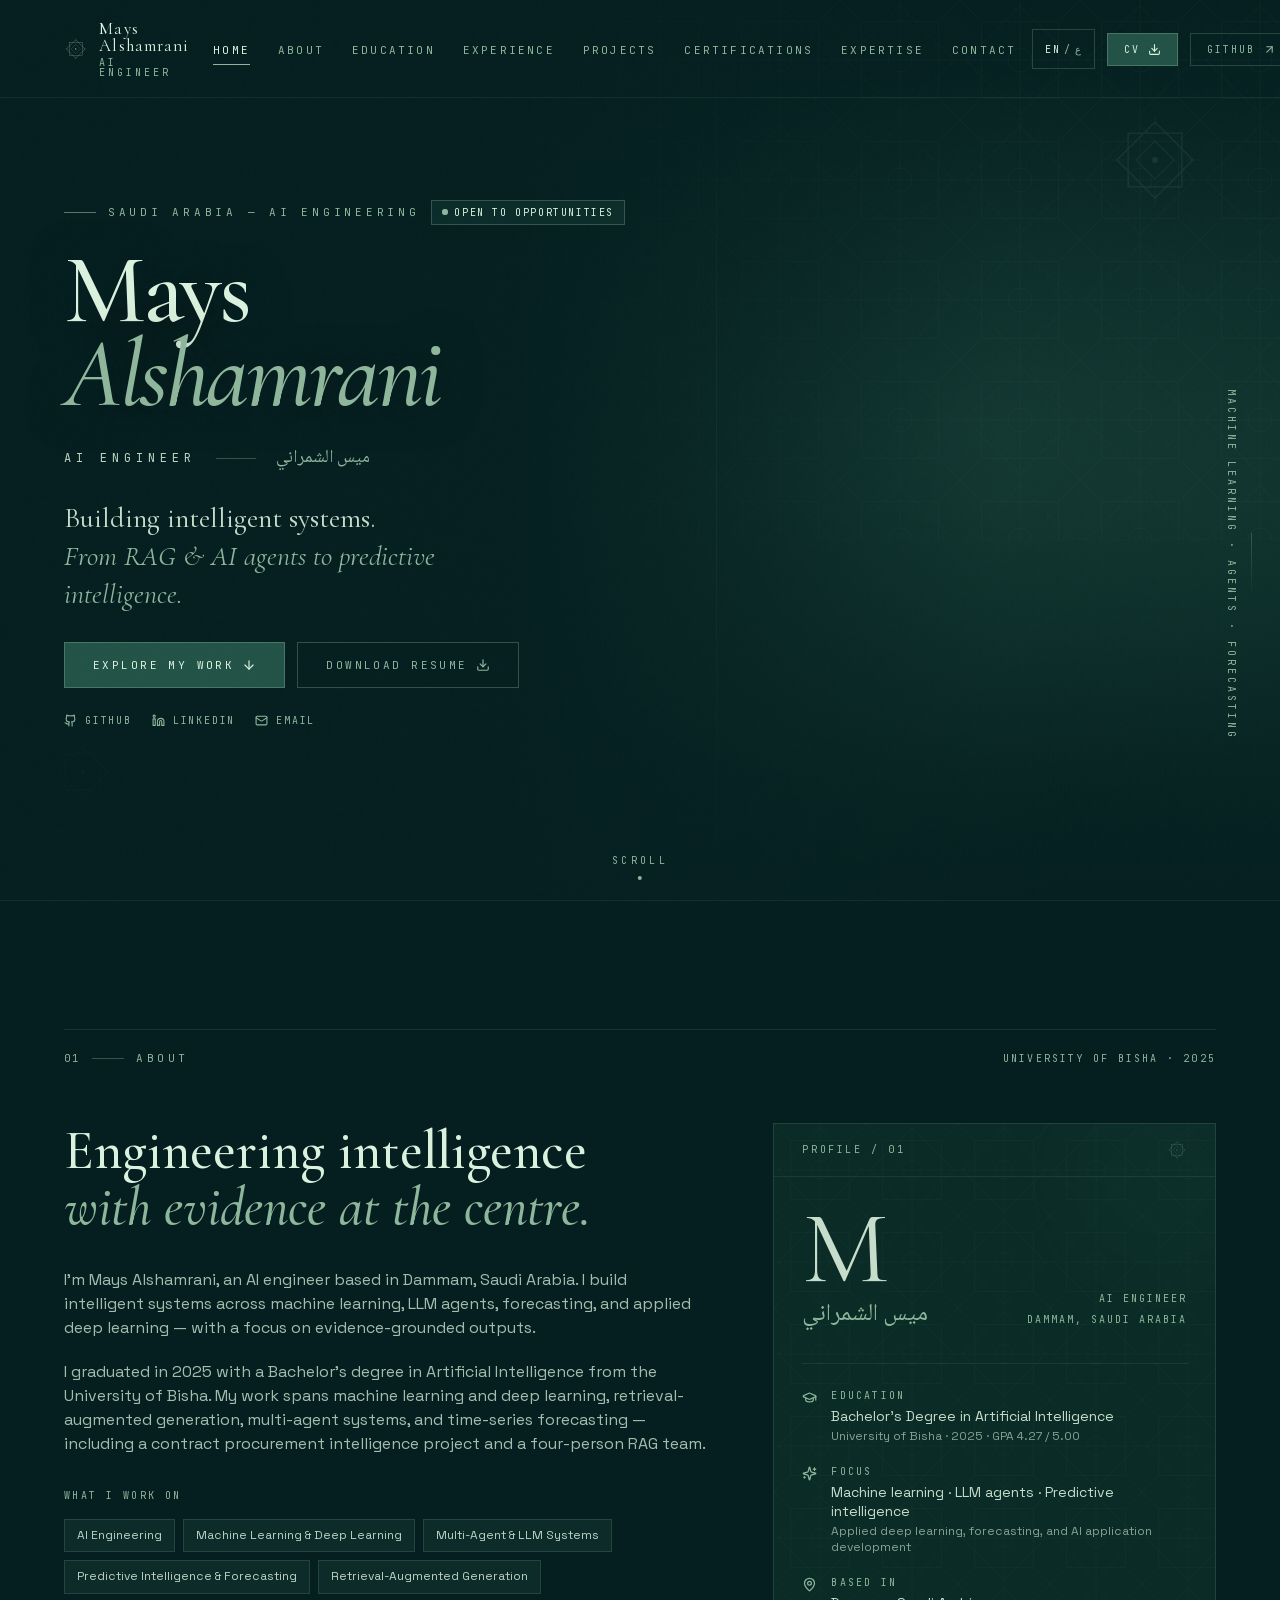
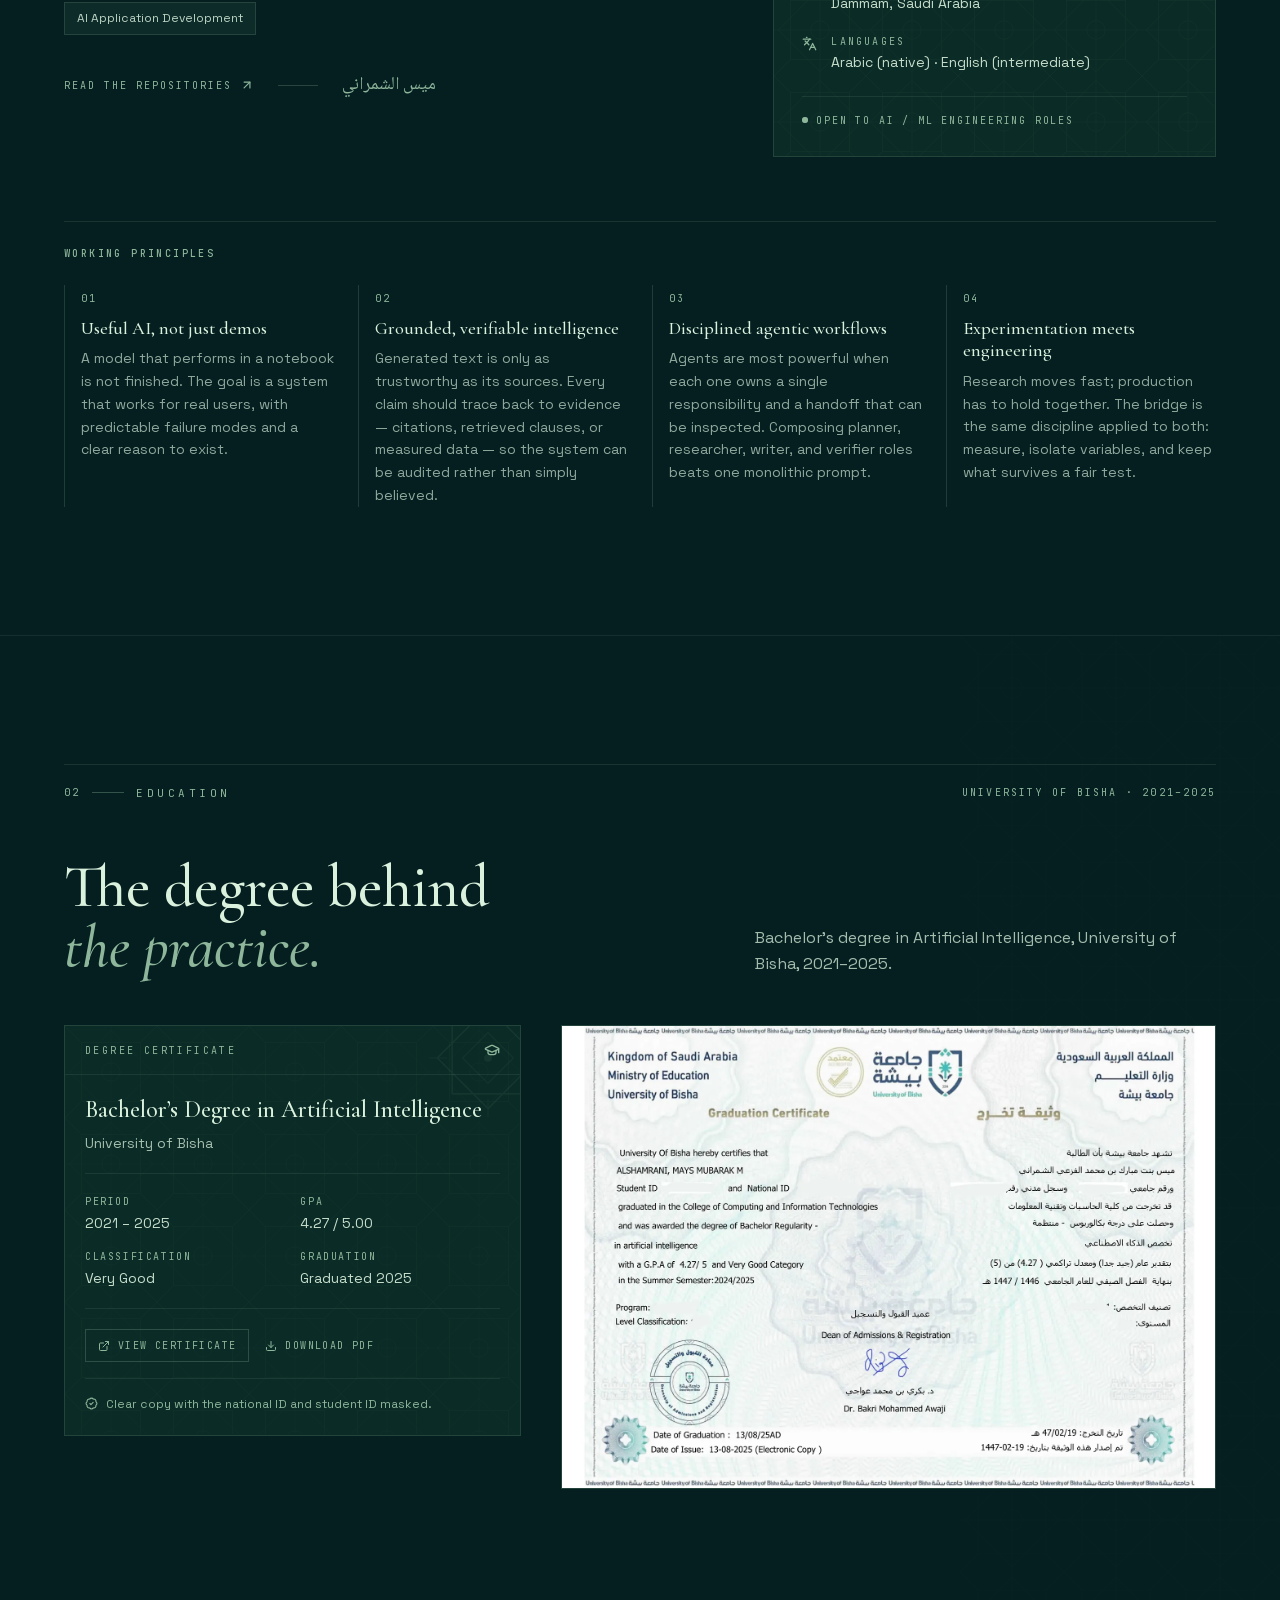
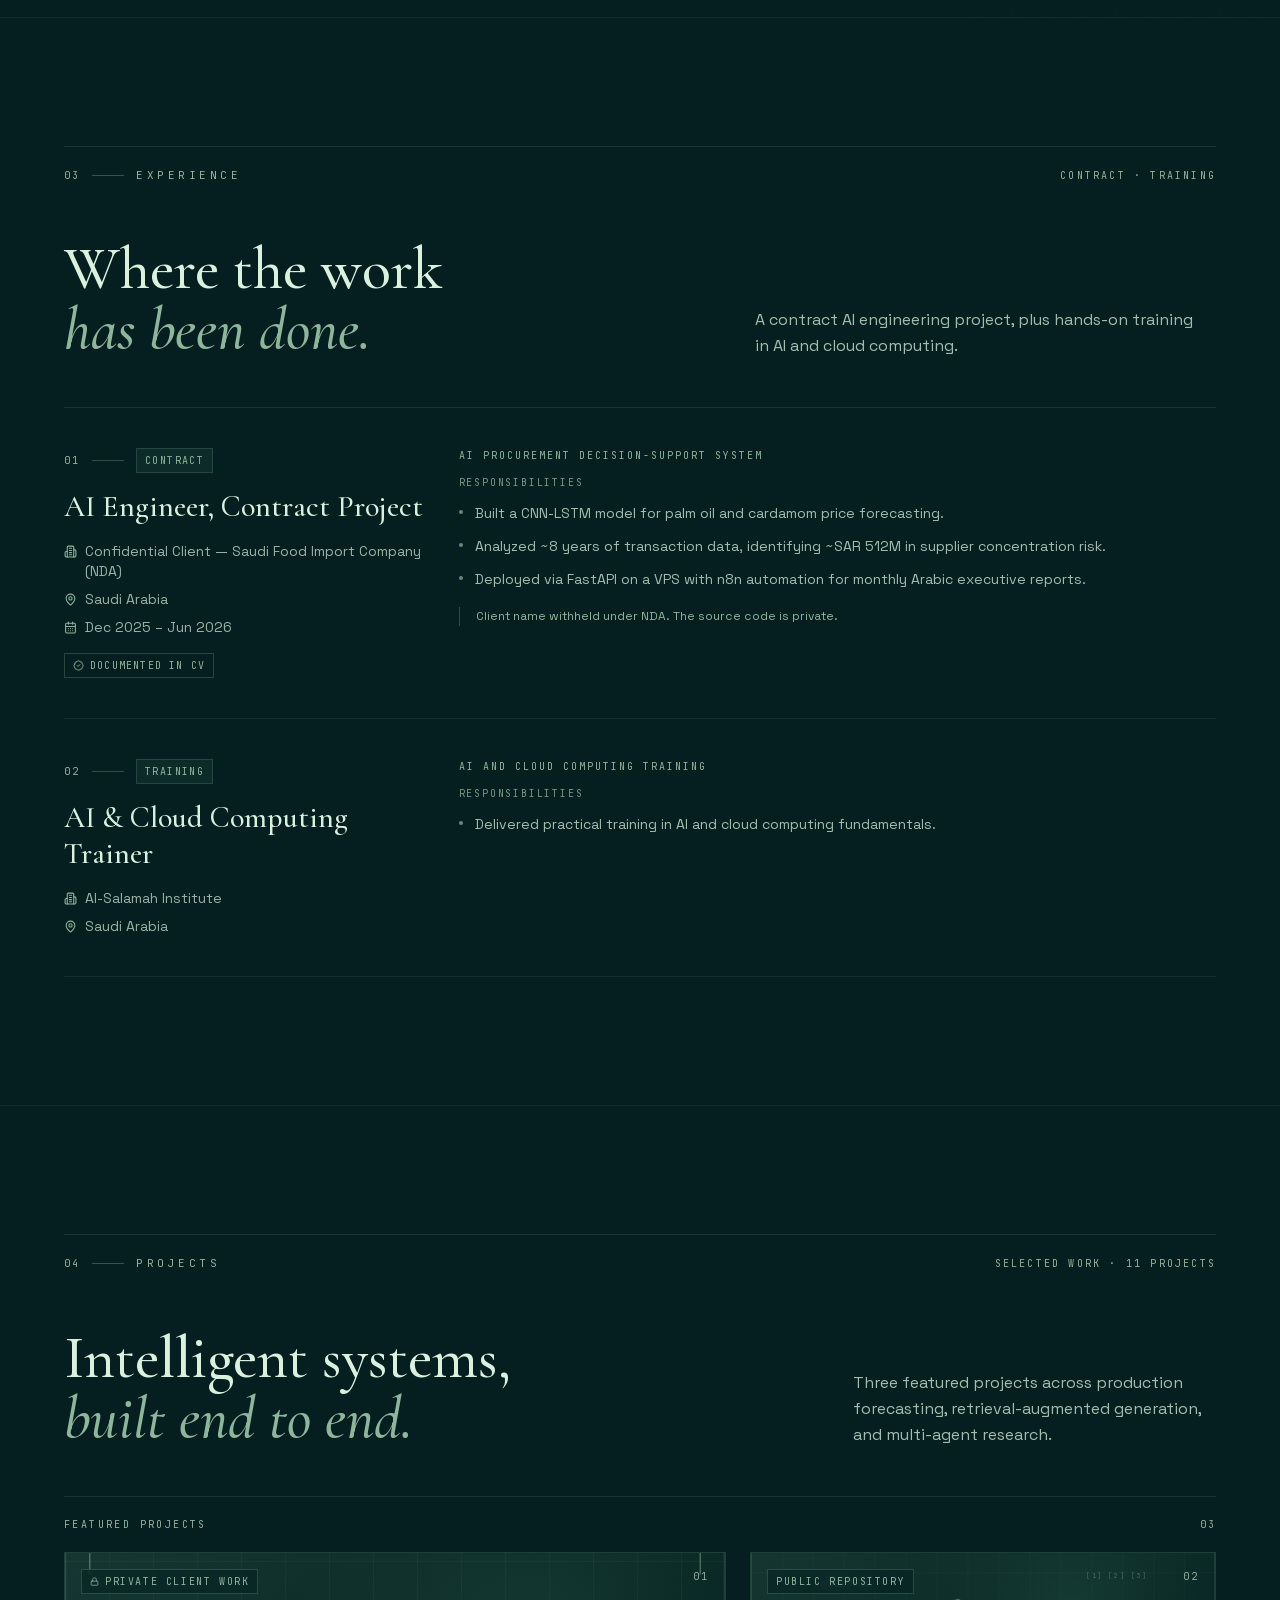
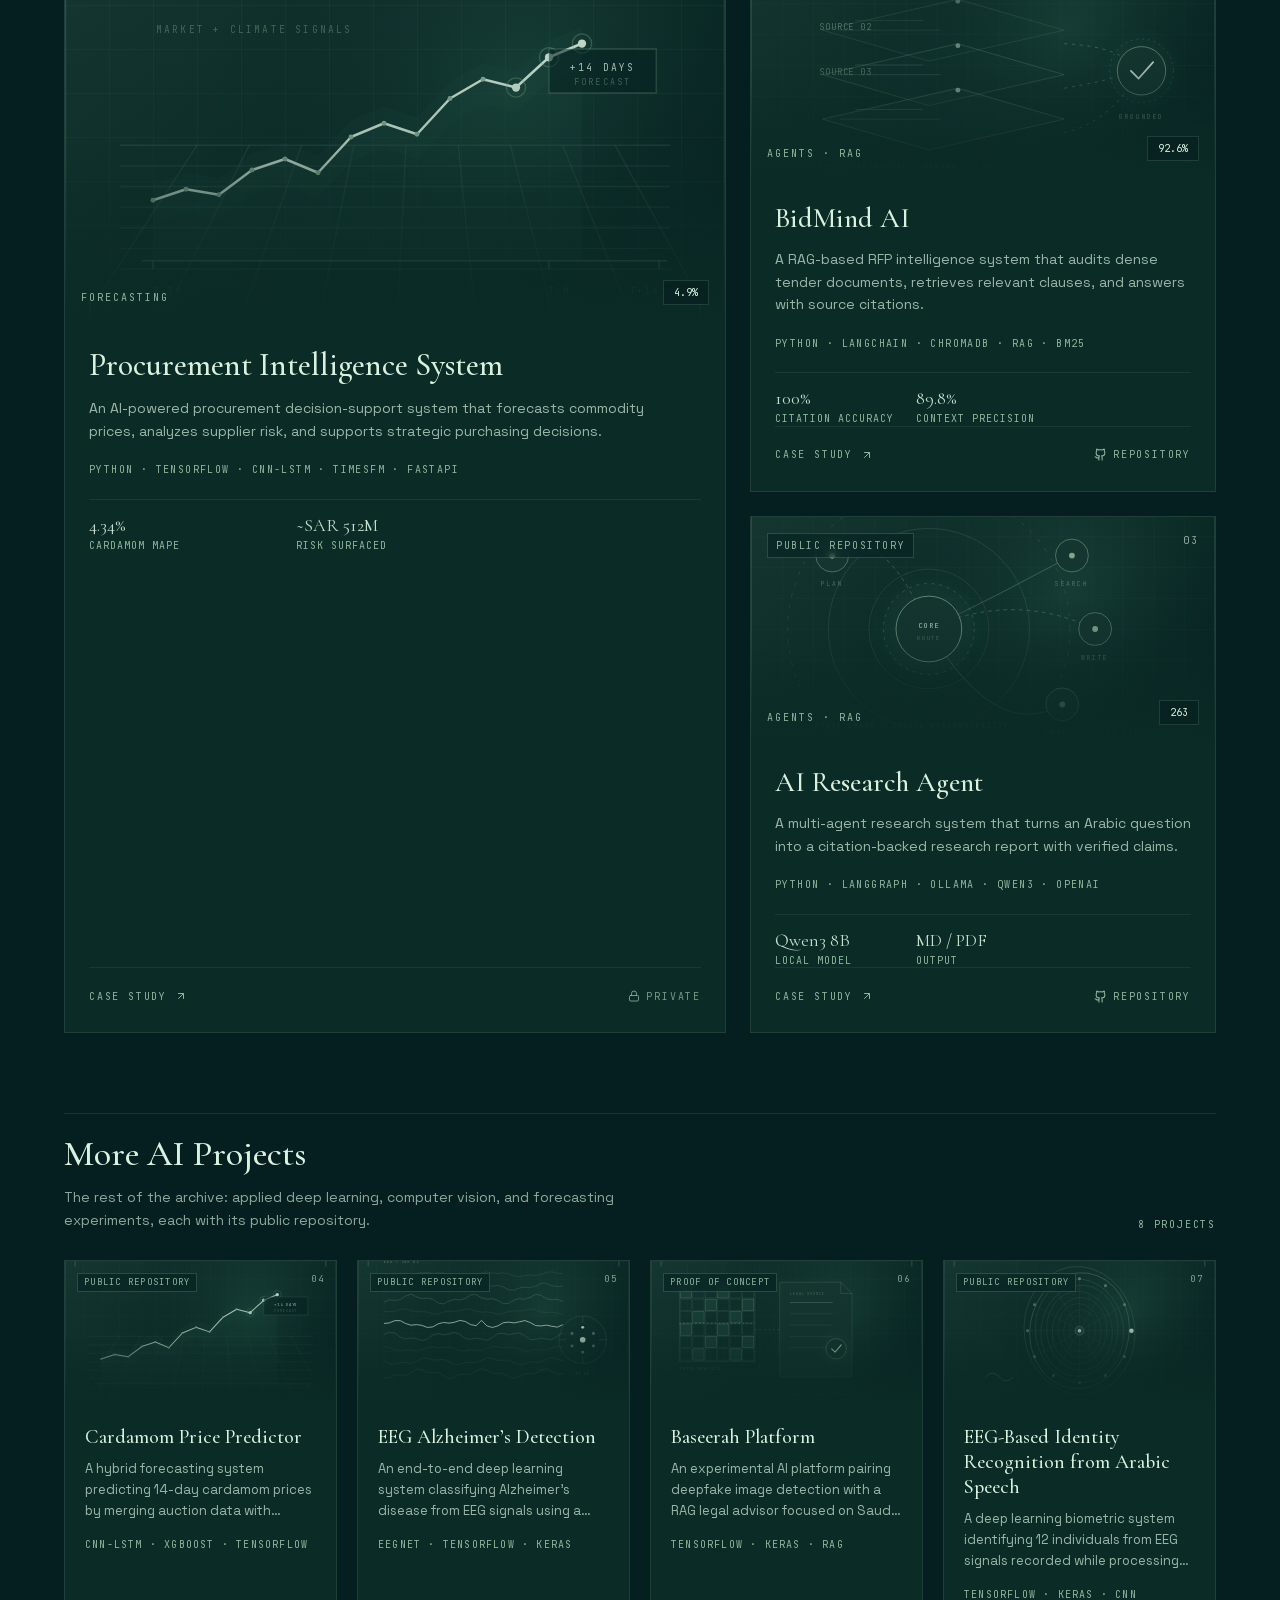
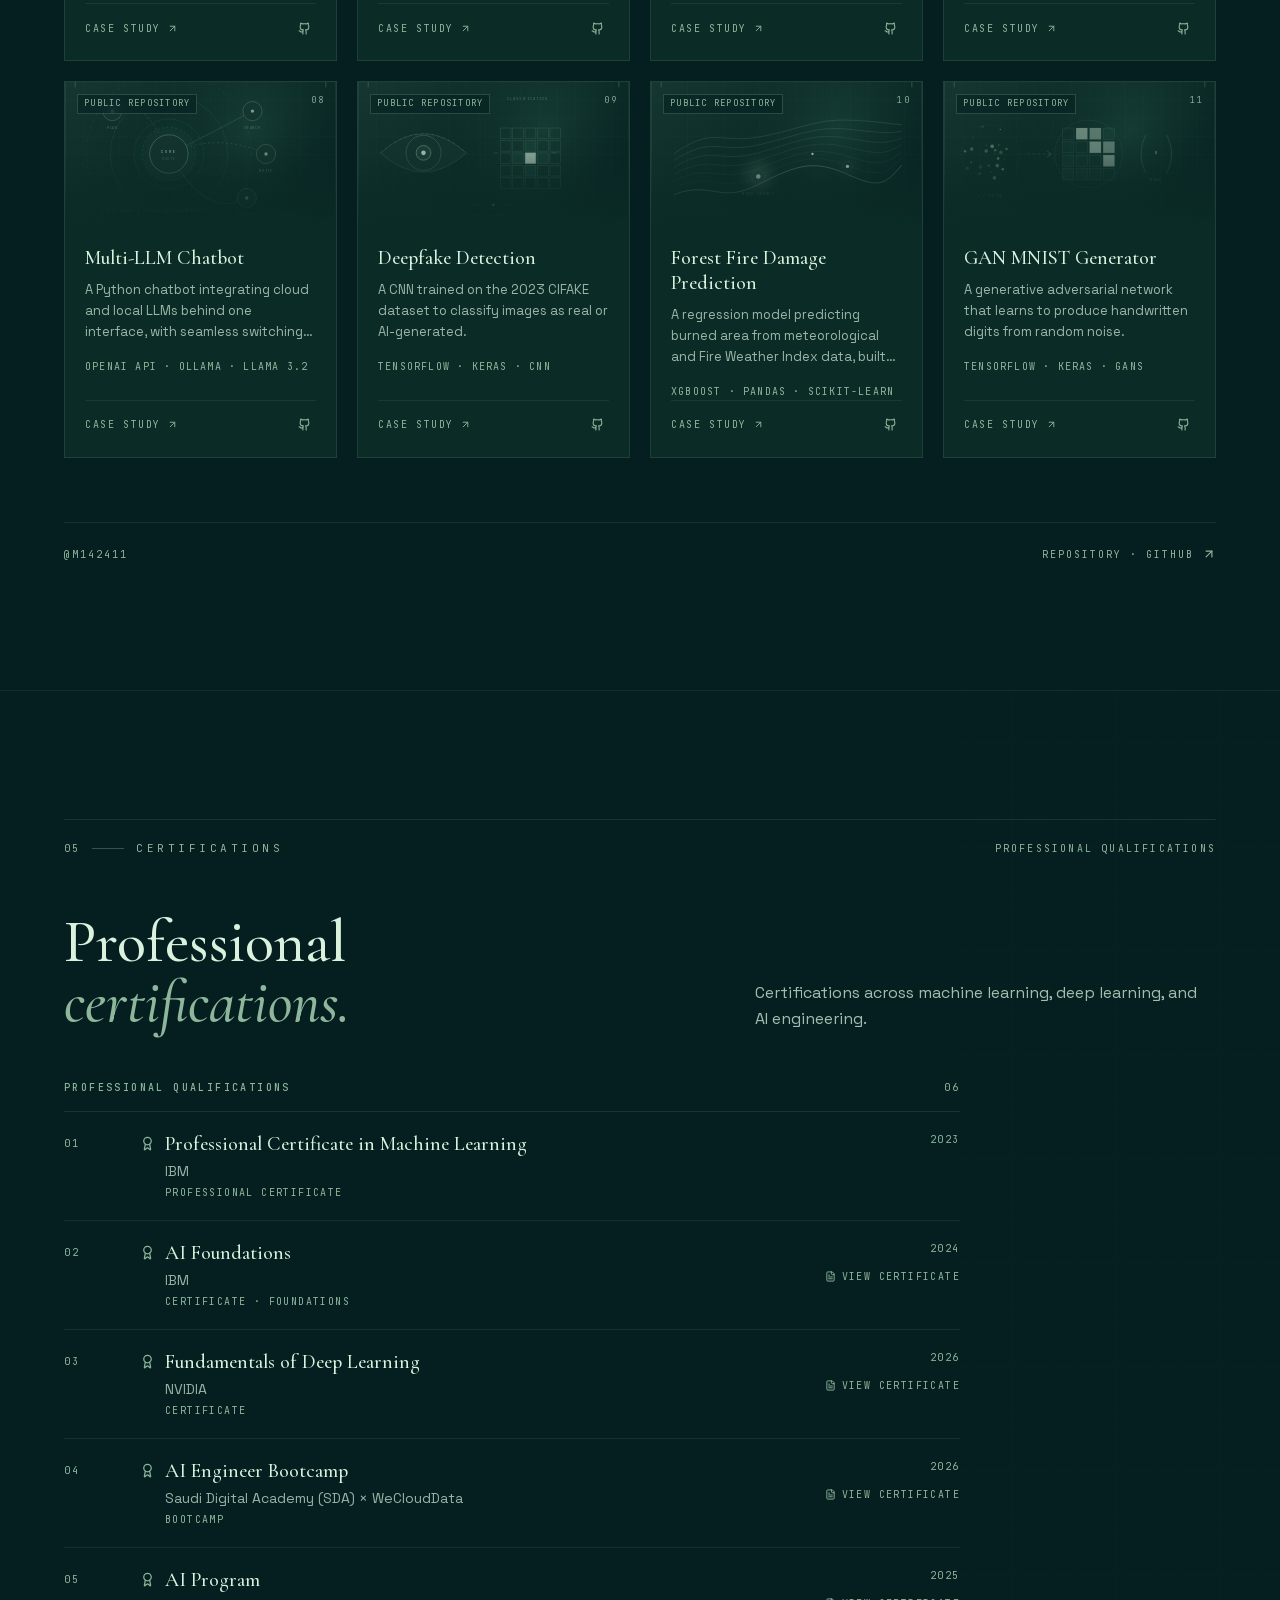
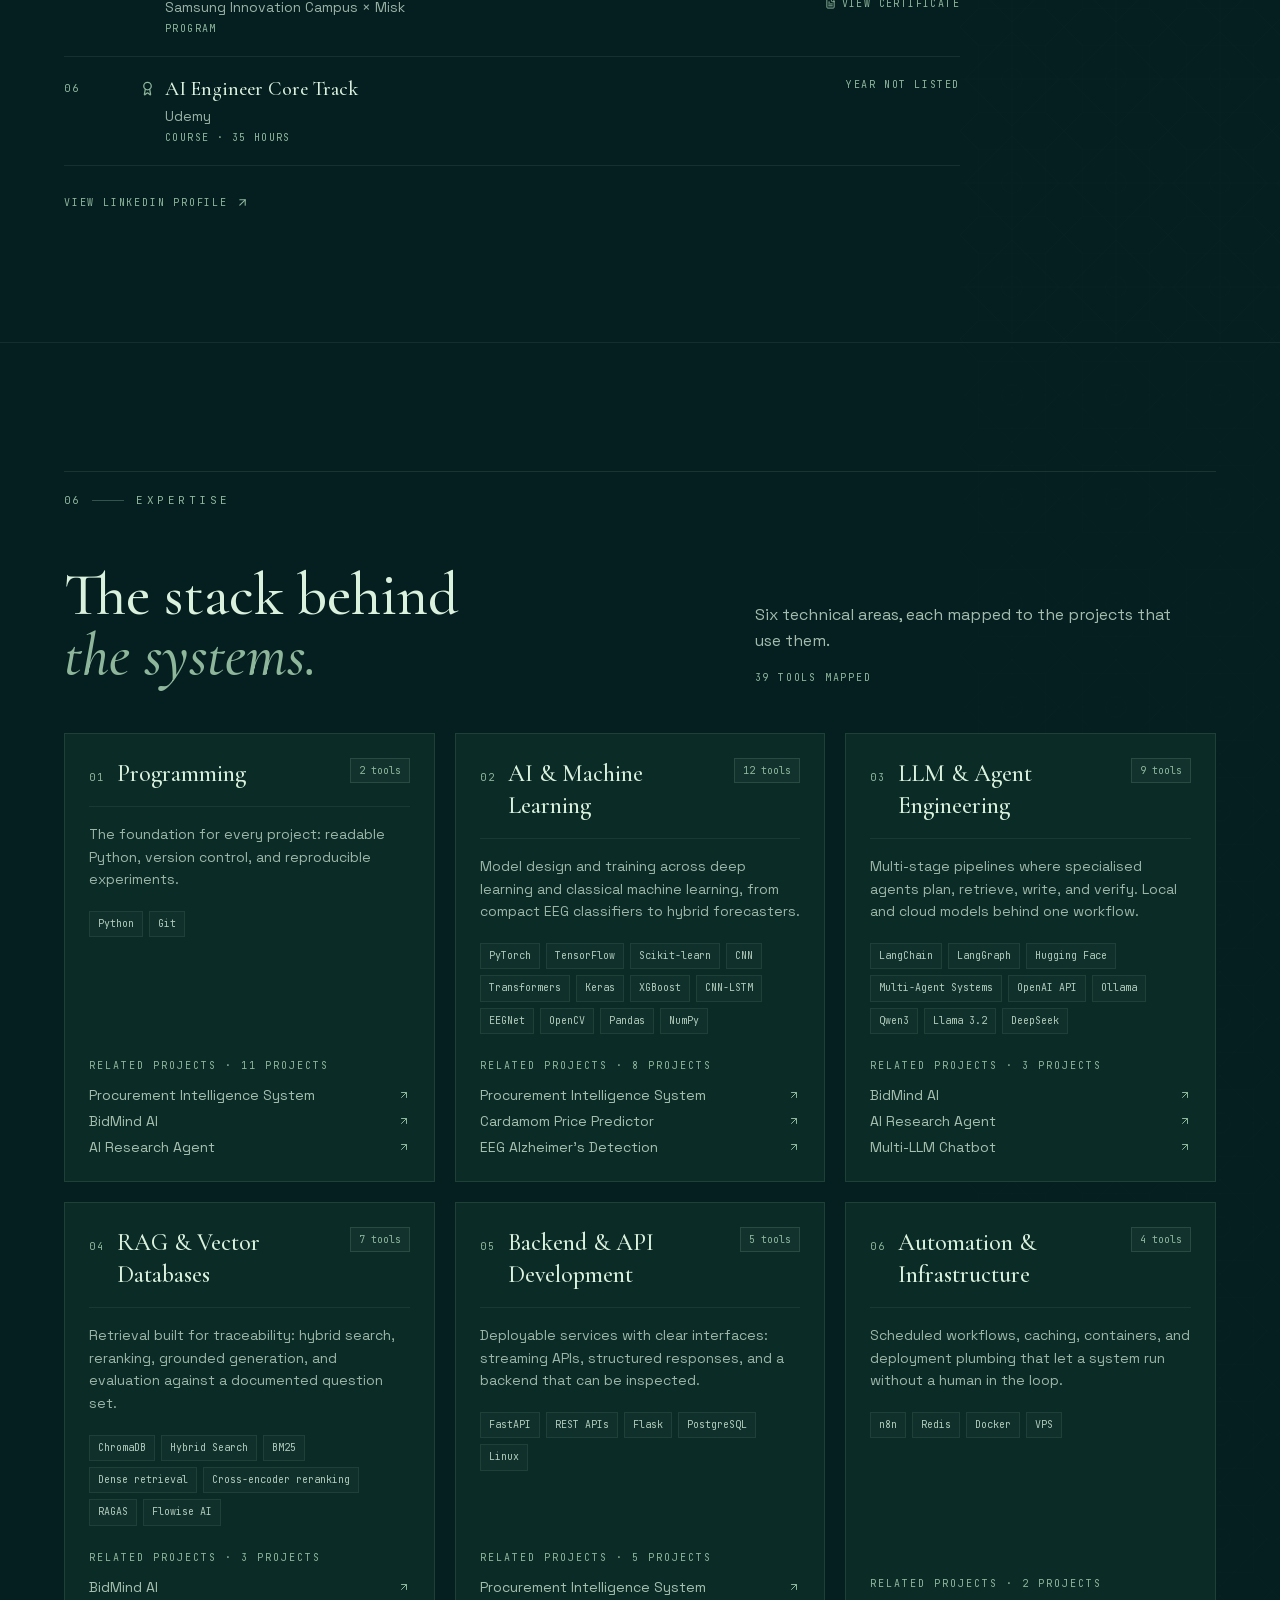
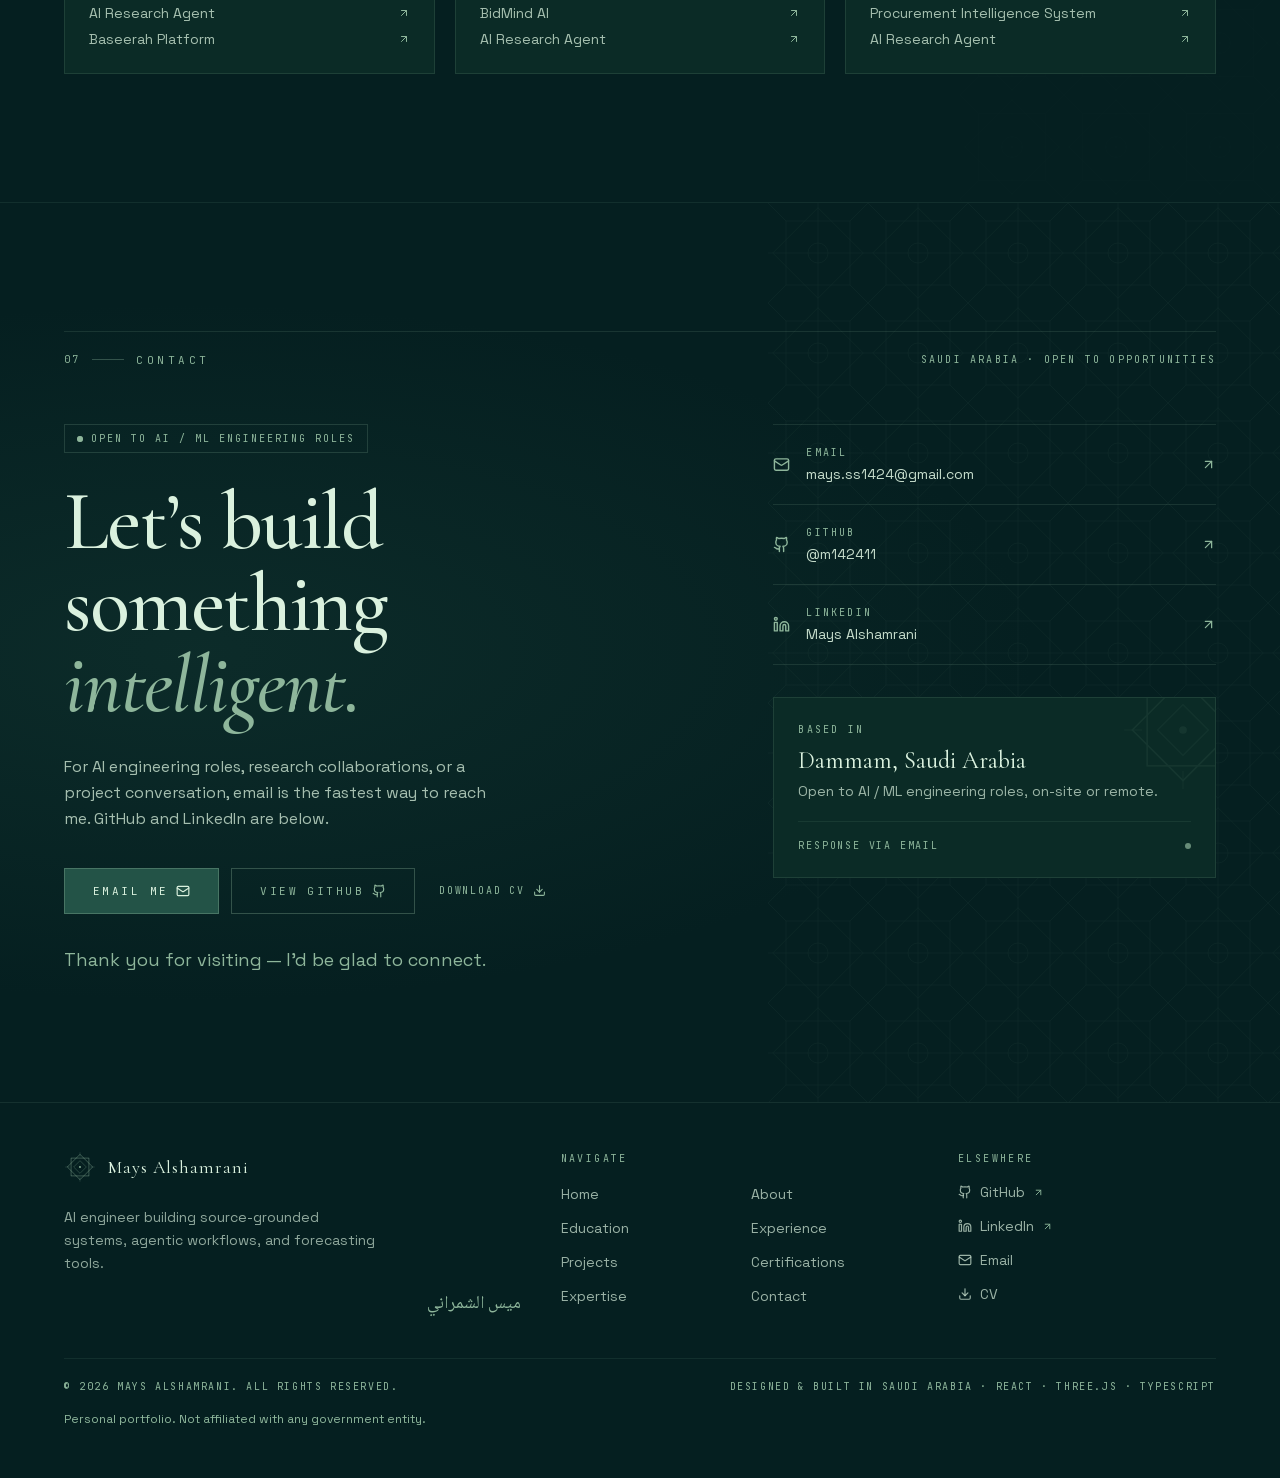
==== commit 85f9671c: "Move certifications above expertise" ====
--- a/index.html
+++ b/index.html
@@ -272,7 +272,7 @@
         }
       })();
     </script>
-    <script type="module" crossorigin src="/assets/main-DprErcyp.js"></script>
+    <script type="module" crossorigin src="/assets/main-ylJU0pJ_.js"></script>
     <style data-main-css>
 *,:before,:after{--tw-border-spacing-x: 0;--tw-border-spacing-y: 0;--tw-translate-x: 0;--tw-translate-y: 0;--tw-rotate: 0;--tw-skew-x: 0;--tw-skew-y: 0;--tw-scale-x: 1;--tw-scale-y: 1;--tw-pan-x: ;--tw-pan-y: ;--tw-pinch-zoom: ;--tw-scroll-snap-strictness: proximity;--tw-gradient-from-position: ;--tw-gradient-via-position: ;--tw-gradient-to-position: ;--tw-ordinal: ;--tw-slashed-zero: ;--tw-numeric-figure: ;--tw-numeric-spacing: ;--tw-numeric-fraction: ;--tw-ring-inset: ;--tw-ring-offset-width: 0px;--tw-ring-offset-color: #fff;--tw-ring-color: rgb(59 130 246 / .5);--tw-ring-offset-shadow: 0 0 #0000;--tw-ring-shadow: 0 0 #0000;--tw-shadow: 0 0 #0000;--tw-shadow-colored: 0 0 #0000;--tw-blur: ;--tw-brightness: ;--tw-contrast: ;--tw-grayscale: ;--tw-hue-rotate: ;--tw-invert: ;--tw-saturate: ;--tw-sepia: ;--tw-drop-shadow: ;--tw-backdrop-blur: ;--tw-backdrop-brightness: ;--tw-backdrop-contrast: ;--tw-backdrop-grayscale: ;--tw-backdrop-hue-rotate: ;--tw-backdrop-invert: ;--tw-backdrop-opacity: ;--tw-backdrop-saturate: ;--tw-backdrop-sepia: ;--tw-contain-size: ;--tw-contain-layout: ;--tw-contain-paint: ;--tw-contain-style: }::backdrop{--tw-border-spacing-x: 0;--tw-border-spacing-y: 0;--tw-translate-x: 0;--tw-translate-y: 0;--tw-rotate: 0;--tw-skew-x: 0;--tw-skew-y: 0;--tw-scale-x: 1;--tw-scale-y: 1;--tw-pan-x: ;--tw-pan-y: ;--tw-pinch-zoom: ;--tw-scroll-snap-strictness: proximity;--tw-gradient-from-position: ;--tw-gradient-via-position: ;--tw-gradient-to-position: ;--tw-ordinal: ;--tw-slashed-zero: ;--tw-numeric-figure: ;--tw-numeric-spacing: ;--tw-numeric-fraction: ;--tw-ring-inset: ;--tw-ring-offset-width: 0px;--tw-ring-offset-color: #fff;--tw-ring-color: rgb(59 130 246 / .5);--tw-ring-offset-shadow: 0 0 #0000;--tw-ring-shadow: 0 0 #0000;--tw-shadow: 0 0 #0000;--tw-shadow-colored: 0 0 #0000;--tw-blur: ;--tw-brightness: ;--tw-contrast: ;--tw-grayscale: ;--tw-hue-rotate: ;--tw-invert: ;--tw-saturate: ;--tw-sepia: ;--tw-drop-shadow: ;--tw-backdrop-blur: ;--tw-backdrop-brightness: ;--tw-backdrop-contrast: ;--tw-backdrop-grayscale: ;--tw-backdrop-hue-rotate: ;--tw-backdrop-invert: ;--tw-backdrop-opacity: ;--tw-backdrop-saturate: ;--tw-backdrop-sepia: ;--tw-contain-size: ;--tw-contain-layout: ;--tw-contain-paint: ;--tw-contain-style: }*,:before,:after{box-sizing:border-box;border-width:0;border-style:solid;border-color:#e5e7eb}:before,:after{--tw-content: ""}html,:host{line-height:1.5;-webkit-text-size-adjust:100%;-moz-tab-size:4;-o-tab-size:4;tab-size:4;font-family:Space Grotesk,system-ui,sans-serif;font-feature-settings:normal;font-variation-settings:normal;-webkit-tap-highlight-color:transparent}body{margin:0;line-height:inherit}hr{height:0;color:inherit;border-top-width:1px}abbr:where([title]){-webkit-text-decoration:underline dotted;text-decoration:underline dotted}h1,h2,h3,h4,h5,h6{font-size:inherit;font-weight:inherit}a{color:inherit;text-decoration:inherit}b,strong{font-weight:bolder}code,kbd,samp,pre{font-family:JetBrains Mono,monospace;font-feature-settings:normal;font-variation-settings:normal;font-size:1em}small{font-size:80%}sub,sup{font-size:75%;line-height:0;position:relative;vertical-align:baseline}sub{bottom:-.25em}sup{top:-.5em}table{text-indent:0;border-color:inherit;border-collapse:collapse}button,input,optgroup,select,textarea{font-family:inherit;font-feature-settings:inherit;font-variation-settings:inherit;font-size:100%;font-weight:inherit;line-height:inherit;letter-spacing:inherit;color:inherit;margin:0;padding:0}button,select{text-transform:none}button,input:where([type=button]),input:where([type=reset]),input:where([type=submit]){-webkit-appearance:button;background-color:transparent;background-image:none}:-moz-focusring{outline:auto}:-moz-ui-invalid{box-shadow:none}progress{vertical-align:baseline}::-webkit-inner-spin-button,::-webkit-outer-spin-button{height:auto}[type=search]{-webkit-appearance:textfield;outline-offset:-2px}::-webkit-search-decoration{-webkit-appearance:none}::-webkit-file-upload-button{-webkit-appearance:button;font:inherit}summary{display:list-item}blockquote,dl,dd,h1,h2,h3,h4,h5,h6,hr,figure,p,pre{margin:0}fieldset{margin:0;padding:0}legend{padding:0}ol,ul,menu{list-style:none;margin:0;padding:0}dialog{padding:0}textarea{resize:vertical}input::-moz-placeholder,textarea::-moz-placeholder{opacity:1;color:#9ca3af}input::placeholder,textarea::placeholder{opacity:1;color:#9ca3af}button,[role=button]{cursor:pointer}:disabled{cursor:default}img,svg,video,canvas,audio,iframe,embed,object{display:block;vertical-align:middle}img,video{max-width:100%;height:auto}[hidden]:where(:not([hidden=until-found])){display:none}:root{--forest-deep: #051f20;--forest-dark: #0b2b26;--forest-mid: #163832;--forest-emerald: #235347;--forest-sage: #8eb69b;--forest-mint: #daf1de;color-scheme:dark}html{scroll-behavior:smooth;scroll-padding-top:6rem;-webkit-text-size-adjust:100%}body{--tw-bg-opacity: 1;background-color:rgb(5 31 32 / var(--tw-bg-opacity, 1));--tw-text-opacity: 1;color:rgb(218 241 222 / var(--tw-text-opacity, 1));-webkit-font-smoothing:antialiased;-moz-osx-font-smoothing:grayscale;font-family:Space Grotesk,system-ui,sans-serif;font-feature-settings:"ss01" 1,"ss02" 1;overflow-x:hidden}h1,h2,h3,h4{font-family:Cormorant Garamond,Times New Roman,serif;font-weight:500}::-moz-selection{background-color:#235347;color:#daf1de}::selection{background-color:#235347;color:#daf1de}:focus-visible{outline:2px solid #8eb69b;outline-offset:4px}[dir=rtl] body{font-family:Noto Naskh Arabic,Space Grotesk,system-ui,sans-serif}[dir=rtl] .font-display{font-family:Noto Naskh Arabic,Cormorant Garamond,serif}[dir=rtl] h1,[dir=rtl] h2,[dir=rtl] h3,[dir=rtl] h4,[dir=rtl] p,[dir=rtl] li,[dir=rtl] a,[dir=rtl] button,[dir=rtl] dt,[dir=rtl] dd{letter-spacing:normal}[dir=rtl] .font-mono,[dir=rtl] .eyebrow{font-family:JetBrains Mono,Noto Naskh Arabic,monospace;letter-spacing:.08em}[dir=rtl] .btn-primary,[dir=rtl] .btn-ghost,[dir=rtl] .nav-link{font-family:JetBrains Mono,Noto Naskh Arabic,monospace}[dir=rtl] .italic{font-style:normal}[dir=rtl] .hero-name{font-size:clamp(3.2rem,6.1vw,6rem);line-height:1.14;letter-spacing:-.01em}[dir=rtl] h1,[dir=rtl] h2{line-height:1.24}::-webkit-scrollbar{width:10px;height:10px}::-webkit-scrollbar-track{background:#051f20}::-webkit-scrollbar-thumb{background:#235347;border:2px solid #051f20}::-webkit-scrollbar-thumb:hover{background:#235347;box-shadow:inset 0 0 0 20px #daf1de1a}.container{width:100%}@media(min-width:640px){.container{max-width:640px}}@media(min-width:768px){.container{max-width:768px}}@media(min-width:1024px){.container{max-width:1024px}}@media(min-width:1280px){.container{max-width:1280px}}@media(min-width:1536px){.container{max-width:1536px}}.container-shell{margin-left:auto;margin-right:auto;width:100%;max-width:1500px;padding-left:1.5rem;padding-right:1.5rem}@media(min-width:768px){.container-shell{padding-left:2.5rem;padding-right:2.5rem}}@media(min-width:1024px){.container-shell{padding-left:4rem;padding-right:4rem}}[dir=rtl] .eyebrow{font-family:JetBrains Mono,Noto Naskh Arabic,monospace;letter-spacing:.08em}.eyebrow{font-family:JetBrains Mono,monospace;font-size:10px;text-transform:uppercase;letter-spacing:.34em;--tw-text-opacity: 1;color:rgb(142 182 155 / var(--tw-text-opacity, 1))}@media(min-width:768px){.eyebrow{font-size:11px}}[dir=rtl] .btn-primary{font-family:JetBrains Mono,Noto Naskh Arabic,monospace;letter-spacing:.08em}.btn-primary{position:relative;display:inline-flex;align-items:center;justify-content:center;gap:.5rem;overflow:hidden;--tw-bg-opacity: 1;background-color:rgb(35 83 71 / var(--tw-bg-opacity, 1));padding:.875rem 1.75rem;font-family:JetBrains Mono,monospace;font-size:11px;text-transform:uppercase;letter-spacing:.22em;--tw-text-opacity: 1;color:rgb(218 241 222 / var(--tw-text-opacity, 1));transition-property:color,background-color,border-color,text-decoration-color,fill,stroke;transition-timing-function:cubic-bezier(.4,0,.2,1);transition-duration:.5s;border:1px solid rgba(142,182,155,.35)}.btn-primary:before{content:"";position:absolute;inset:0;background:linear-gradient(120deg,transparent 0%,rgba(218,241,222,.16) 45%,transparent 70%);transform:translate(-120%);transition:transform .9s cubic-bezier(.22,1,.36,1)}.btn-primary:hover:before{transform:translate(120%)}.btn-primary:hover{background:#235347;box-shadow:inset 0 0 0 100px #daf1de12}[dir=rtl] .btn-ghost{font-family:JetBrains Mono,Noto Naskh Arabic,monospace;letter-spacing:.08em}.btn-ghost{display:inline-flex;align-items:center;justify-content:center;gap:.5rem;padding:.875rem 1.75rem;font-family:JetBrains Mono,monospace;font-size:11px;text-transform:uppercase;letter-spacing:.22em;--tw-text-opacity: 1;color:rgb(142 182 155 / var(--tw-text-opacity, 1));transition-property:all;transition-timing-function:cubic-bezier(.4,0,.2,1);transition-duration:.5s;border:1px solid rgba(142,182,155,.32)}.btn-ghost:hover{background:#8eb69b14;color:#daf1de;border-color:#8eb69b99}.hero-atmosphere{background:radial-gradient(ellipse at 76% 48%,rgba(35,83,71,.42) 0%,transparent 55%),radial-gradient(ellipse at 18% 82%,rgba(22,56,50,.36) 0%,transparent 58%),linear-gradient(180deg,#051f20,#0b2b26 56%,#051f20)}[dir=rtl] .hero-atmosphere{background:radial-gradient(ellipse at 24% 48%,rgba(35,83,71,.42) 0%,transparent 55%),radial-gradient(ellipse at 82% 82%,rgba(22,56,50,.36) 0%,transparent 58%),linear-gradient(180deg,#051f20,#0b2b26 56%,#051f20)}.hero-veil-mobile{background:radial-gradient(ellipse at 50% 62%,#051f2033,#051f20b8 48%,#051f20f7)}.hero-veil-desktop{background:linear-gradient(to right,#051f20 0%,rgba(5,31,32,.96) 40%,rgba(5,31,32,.58) 58%,rgba(5,31,32,.08) 78%,transparent 100%)}[dir=rtl] .hero-veil-desktop{background:linear-gradient(to left,#051f20 0%,rgba(5,31,32,.96) 40%,rgba(5,31,32,.58) 58%,rgba(5,31,32,.08) 78%,transparent 100%)}.contact-atmosphere{background:radial-gradient(ellipse at 15% 50%,rgba(35,83,71,.35) 0%,transparent 55%)}[dir=rtl] .contact-atmosphere{background:radial-gradient(ellipse at 85% 50%,rgba(35,83,71,.35) 0%,transparent 55%)}.card-spotlight{position:relative}.card-spotlight:after{content:"";position:absolute;inset:0;pointer-events:none;opacity:0;transition:opacity .5s ease;background:radial-gradient(420px circle at var(--spot-x, 50%) var(--spot-y, 50%),rgba(142,182,155,.14),transparent 62%)}.card-spotlight:hover:after,.card-spotlight:focus-within:after{opacity:1}.link-line{background-image:linear-gradient(currentColor,currentColor);background-position:0 100%;background-repeat:no-repeat;background-size:0% 1px;transition:background-size .45s cubic-bezier(.22,1,.36,1)}.link-line:hover,.link-line:focus-visible{background-size:100% 1px}[dir=rtl] .link-line{background-position:100% 100%}.cover-scan{position:absolute;inset:0;pointer-events:none;overflow:hidden}.cover-scan:before{content:"";position:absolute;left:0;right:0;top:-40%;height:38%;background:linear-gradient(to bottom,transparent,rgba(218,241,222,.12),transparent);transition:transform 1.1s cubic-bezier(.22,1,.36,1)}.group:hover .cover-scan:before{transform:translateY(420%)}[dir=rtl] .nav-link{font-family:JetBrains Mono,Noto Naskh Arabic,monospace;letter-spacing:.08em}.nav-link{position:relative;padding-top:.5rem;padding-bottom:.5rem;font-family:JetBrains Mono,monospace;font-size:11px;text-transform:uppercase;letter-spacing:.2em;--tw-text-opacity: 1;color:rgb(142 182 155 / var(--tw-text-opacity, 1));transition-property:color,background-color,border-color,text-decoration-color,fill,stroke;transition-timing-function:cubic-bezier(.4,0,.2,1);transition-duration:.3s}.nav-link:hover{--tw-text-opacity: 1;color:rgb(218 241 222 / var(--tw-text-opacity, 1))}.nav-link:before{content:"";position:absolute;inset:-6px -8px}.nav-link[aria-current=true]{--tw-text-opacity: 1;color:rgb(218 241 222 / var(--tw-text-opacity, 1))}.nav-link[aria-current=true]:after{content:"";position:absolute;left:0;right:0;bottom:0;height:1px;background:#8eb69b}.sr-only{position:absolute;width:1px;height:1px;padding:0;margin:-1px;overflow:hidden;clip:rect(0,0,0,0);white-space:nowrap;border-width:0}.pointer-events-none{pointer-events:none}.visible{visibility:visible}.invisible{visibility:hidden}.static{position:static}.fixed{position:fixed}.absolute{position:absolute}.relative{position:relative}.sticky{position:sticky}.inset-0{inset:0}.inset-x-0{left:0;right:0}.inset-x-3{left:.75rem;right:.75rem}.inset-x-4{left:1rem;right:1rem}.inset-x-5{left:1.25rem;right:1.25rem}.inset-y-0{top:0;bottom:0}.-end-10{inset-inline-end:-2.5rem}.-end-8{inset-inline-end:-2rem}.-top-10{top:-2.5rem}.-top-8{top:-2rem}.bottom-0{bottom:0}.bottom-24{bottom:6rem}.bottom-4{bottom:1rem}.bottom-40{bottom:10rem}.bottom-5{bottom:1.25rem}.end-0{inset-inline-end:0px}.end-6{inset-inline-end:1.5rem}.end-7{inset-inline-end:1.75rem}.end-\[6\%\]{inset-inline-end:6%}.left-1\/2{left:50%}.start-\[4\%\]{inset-inline-start:4%}.top-0{top:0}.top-28{top:7rem}.top-3{top:.75rem}.top-4{top:1rem}.top-6{top:1.5rem}.isolate{isolation:isolate}.z-10{z-index:10}.z-20{z-index:20}.z-30{z-index:30}.z-\[100\]{z-index:100}.z-\[110\]{z-index:110}.z-\[60\]{z-index:60}.z-\[80\]{z-index:80}.z-\[85\]{z-index:85}.-mx-1{margin-left:-.25rem;margin-right:-.25rem}.-my-1{margin-top:-.25rem;margin-bottom:-.25rem}.-my-1\.5{margin-top:-.375rem;margin-bottom:-.375rem}.mx-auto{margin-left:auto;margin-right:auto}.mb-1{margin-bottom:.25rem}.mb-10{margin-bottom:2.5rem}.mb-3{margin-bottom:.75rem}.mt-0\.5{margin-top:.125rem}.mt-1{margin-top:.25rem}.mt-1\.5{margin-top:.375rem}.mt-10{margin-top:2.5rem}.mt-12{margin-top:3rem}.mt-16{margin-top:4rem}.mt-2{margin-top:.5rem}.mt-20{margin-top:5rem}.mt-3{margin-top:.75rem}.mt-4{margin-top:1rem}.mt-5{margin-top:1.25rem}.mt-6{margin-top:1.5rem}.mt-7{margin-top:1.75rem}.mt-8{margin-top:2rem}.mt-9{margin-top:2.25rem}.mt-auto{margin-top:auto}.line-clamp-3{overflow:hidden;display:-webkit-box;-webkit-box-orient:vertical;-webkit-line-clamp:3}.block{display:block}.inline-block{display:inline-block}.flex{display:flex}.inline-flex{display:inline-flex}.grid{display:grid}.hidden{display:none}.h-1{height:.25rem}.h-1\.5{height:.375rem}.h-10{height:2.5rem}.h-16{height:4rem}.h-24{height:6rem}.h-32{height:8rem}.h-36{height:9rem}.h-48{height:12rem}.h-5{height:1.25rem}.h-52{height:13rem}.h-6{height:1.5rem}.h-60{height:15rem}.h-64{height:16rem}.h-8{height:2rem}.h-\[60vh\]{height:60vh}.h-auto{height:auto}.h-full{height:100%}.h-px{height:1px}.max-h-\[92vh\]{max-height:92vh}.min-h-0{min-height:0px}.min-h-6{min-height:1.5rem}.min-h-\[100svh\]{min-height:100svh}.min-h-\[60vh\]{min-height:60vh}.min-h-screen{min-height:100vh}.w-1{width:.25rem}.w-1\.5{width:.375rem}.w-1\/4{width:25%}.w-10{width:2.5rem}.w-16{width:4rem}.w-2\/5{width:40%}.w-24{width:6rem}.w-32{width:8rem}.w-48{width:12rem}.w-5{width:1.25rem}.w-6{width:1.5rem}.w-8{width:2rem}.w-auto{width:auto}.w-full{width:100%}.w-px{width:1px}.min-w-0{min-width:0px}.max-w-2xl{max-width:42rem}.max-w-3xl{max-width:48rem}.max-w-4xl{max-width:56rem}.max-w-6xl{max-width:72rem}.max-w-\[1500px\]{max-width:1500px}.max-w-md{max-width:28rem}.max-w-prose{max-width:65ch}.max-w-xl{max-width:36rem}.max-w-xs{max-width:20rem}.flex-1{flex:1 1 0%}.shrink-0{flex-shrink:0}.-translate-x-1\/2{--tw-translate-x: -50%;transform:translate(var(--tw-translate-x),var(--tw-translate-y)) rotate(var(--tw-rotate)) skew(var(--tw-skew-x)) skewY(var(--tw-skew-y)) scaleX(var(--tw-scale-x)) scaleY(var(--tw-scale-y))}.transform{transform:translate(var(--tw-translate-x),var(--tw-translate-y)) rotate(var(--tw-rotate)) skew(var(--tw-skew-x)) skewY(var(--tw-skew-y)) scaleX(var(--tw-scale-x)) scaleY(var(--tw-scale-y))}@keyframes ping{75%,to{transform:scale(2);opacity:0}}.animate-ping{animation:ping 1s cubic-bezier(0,0,.2,1) infinite}.resize{resize:both}.grid-cols-1{grid-template-columns:repeat(1,minmax(0,1fr))}.grid-cols-2{grid-template-columns:repeat(2,minmax(0,1fr))}.grid-cols-3{grid-template-columns:repeat(3,minmax(0,1fr))}.flex-col{flex-direction:column}.flex-col-reverse{flex-direction:column-reverse}.flex-wrap{flex-wrap:wrap}.items-start{align-items:flex-start}.items-end{align-items:flex-end}.items-center{align-items:center}.items-baseline{align-items:baseline}.items-stretch{align-items:stretch}.justify-center{justify-content:center}.justify-between{justify-content:space-between}.gap-1{gap:.25rem}.gap-1\.5{gap:.375rem}.gap-10{gap:2.5rem}.gap-12{gap:3rem}.gap-2{gap:.5rem}.gap-2\.5{gap:.625rem}.gap-3{gap:.75rem}.gap-3\.5{gap:.875rem}.gap-4{gap:1rem}.gap-5{gap:1.25rem}.gap-6{gap:1.5rem}.gap-8{gap:2rem}.gap-x-5{-moz-column-gap:1.25rem;column-gap:1.25rem}.gap-x-6{-moz-column-gap:1.5rem;column-gap:1.5rem}.gap-y-2{row-gap:.5rem}.gap-y-2\.5{row-gap:.625rem}.gap-y-3{row-gap:.75rem}.space-y-2>:not([hidden])~:not([hidden]){--tw-space-y-reverse: 0;margin-top:calc(.5rem * calc(1 - var(--tw-space-y-reverse)));margin-bottom:calc(.5rem * var(--tw-space-y-reverse))}.space-y-2\.5>:not([hidden])~:not([hidden]){--tw-space-y-reverse: 0;margin-top:calc(.625rem * calc(1 - var(--tw-space-y-reverse)));margin-bottom:calc(.625rem * var(--tw-space-y-reverse))}.space-y-3>:not([hidden])~:not([hidden]){--tw-space-y-reverse: 0;margin-top:calc(.75rem * calc(1 - var(--tw-space-y-reverse)));margin-bottom:calc(.75rem * var(--tw-space-y-reverse))}.space-y-4>:not([hidden])~:not([hidden]){--tw-space-y-reverse: 0;margin-top:calc(1rem * calc(1 - var(--tw-space-y-reverse)));margin-bottom:calc(1rem * var(--tw-space-y-reverse))}.space-y-5>:not([hidden])~:not([hidden]){--tw-space-y-reverse: 0;margin-top:calc(1.25rem * calc(1 - var(--tw-space-y-reverse)));margin-bottom:calc(1.25rem * var(--tw-space-y-reverse))}.overflow-hidden{overflow:hidden}.overflow-y-auto{overflow-y:auto}.overflow-x-hidden{overflow-x:hidden}.truncate{overflow:hidden;text-overflow:ellipsis;white-space:nowrap}.rounded-full{border-radius:9999px}.border{border-width:1px}.border-0{border-width:0px}.border-b{border-bottom-width:1px}.border-s{border-inline-start-width:1px}.border-t{border-top-width:1px}.border-forest-sage\/10{border-color:#8eb69b1a}.border-forest-sage\/12{border-color:#8eb69b1f}.border-forest-sage\/15{border-color:#8eb69b26}.border-forest-sage\/18{border-color:#8eb69b2e}.border-forest-sage\/20{border-color:#8eb69b33}.border-forest-sage\/25{border-color:#8eb69b40}.border-forest-sage\/30{border-color:#8eb69b4d}.border-forest-sage\/35{border-color:#8eb69b59}.border-forest-sage\/40{border-color:#8eb69b66}.border-transparent{border-color:transparent}.bg-forest-dark{--tw-bg-opacity: 1;background-color:rgb(11 43 38 / var(--tw-bg-opacity, 1))}.bg-forest-dark\/95{background-color:#0b2b26f2}.bg-forest-deep{--tw-bg-opacity: 1;background-color:rgb(5 31 32 / var(--tw-bg-opacity, 1))}.bg-forest-deep\/55{background-color:#051f208c}.bg-forest-deep\/60{background-color:#051f2099}.bg-forest-deep\/85{background-color:#051f20d9}.bg-forest-deep\/88{background-color:#051f20e0}.bg-forest-deep\/98{background-color:#051f20fa}.bg-forest-emerald{--tw-bg-opacity: 1;background-color:rgb(35 83 71 / var(--tw-bg-opacity, 1))}.bg-forest-emerald\/25{background-color:#23534740}.bg-forest-mid\/40{background-color:#16383266}.bg-forest-mid\/50{background-color:#16383280}.bg-forest-mid\/60{background-color:#16383299}.bg-forest-mid\/70{background-color:#163832b3}.bg-forest-sage{--tw-bg-opacity: 1;background-color:rgb(142 182 155 / var(--tw-bg-opacity, 1))}.bg-forest-sage\/10{background-color:#8eb69b1a}.bg-forest-sage\/25{background-color:#8eb69b40}.bg-forest-sage\/30{background-color:#8eb69b4d}.bg-forest-sage\/35{background-color:#8eb69b59}.bg-forest-sage\/60{background-color:#8eb69b99}.bg-forest-sage\/70{background-color:#8eb69bb3}.bg-transparent{background-color:transparent}.bg-white{--tw-bg-opacity: 1;background-color:rgb(255 255 255 / var(--tw-bg-opacity, 1))}.bg-gradient-to-b{background-image:linear-gradient(to bottom,var(--tw-gradient-stops))}.bg-gradient-to-t{background-image:linear-gradient(to top,var(--tw-gradient-stops))}.from-forest-dark{--tw-gradient-from: #0B2B26 var(--tw-gradient-from-position);--tw-gradient-to: rgb(11 43 38 / 0) var(--tw-gradient-to-position);--tw-gradient-stops: var(--tw-gradient-from), var(--tw-gradient-to)}.from-forest-sage\/30{--tw-gradient-from: rgb(142 182 155 / .3) var(--tw-gradient-from-position);--tw-gradient-to: rgb(142 182 155 / 0) var(--tw-gradient-to-position);--tw-gradient-stops: var(--tw-gradient-from), var(--tw-gradient-to)}.from-transparent{--tw-gradient-from: transparent var(--tw-gradient-from-position);--tw-gradient-to: rgb(0 0 0 / 0) var(--tw-gradient-to-position);--tw-gradient-stops: var(--tw-gradient-from), var(--tw-gradient-to)}.via-forest-dark\/10{--tw-gradient-to: rgb(11 43 38 / 0) var(--tw-gradient-to-position);--tw-gradient-stops: var(--tw-gradient-from), rgb(11 43 38 / .1) var(--tw-gradient-via-position), var(--tw-gradient-to)}.via-forest-dark\/20{--tw-gradient-to: rgb(11 43 38 / 0) var(--tw-gradient-to-position);--tw-gradient-stops: var(--tw-gradient-from), rgb(11 43 38 / .2) var(--tw-gradient-via-position), var(--tw-gradient-to)}.via-forest-sage\/20{--tw-gradient-to: rgb(142 182 155 / 0) var(--tw-gradient-to-position);--tw-gradient-stops: var(--tw-gradient-from), rgb(142 182 155 / .2) var(--tw-gradient-via-position), var(--tw-gradient-to)}.via-transparent{--tw-gradient-to: rgb(0 0 0 / 0) var(--tw-gradient-to-position);--tw-gradient-stops: var(--tw-gradient-from), transparent var(--tw-gradient-via-position), var(--tw-gradient-to)}.to-transparent{--tw-gradient-to: transparent var(--tw-gradient-to-position)}.p-0{padding:0}.p-3{padding:.75rem}.p-4{padding:1rem}.p-5{padding:1.25rem}.p-6{padding:1.5rem}.px-1{padding-left:.25rem;padding-right:.25rem}.px-1\.5{padding-left:.375rem;padding-right:.375rem}.px-2{padding-left:.5rem;padding-right:.5rem}.px-2\.5{padding-left:.625rem;padding-right:.625rem}.px-3{padding-left:.75rem;padding-right:.75rem}.px-4{padding-left:1rem;padding-right:1rem}.px-5{padding-left:1.25rem;padding-right:1.25rem}.px-6{padding-left:1.5rem;padding-right:1.5rem}.py-0\.5{padding-top:.125rem;padding-bottom:.125rem}.py-1{padding-top:.25rem;padding-bottom:.25rem}.py-1\.5{padding-top:.375rem;padding-bottom:.375rem}.py-10{padding-top:2.5rem;padding-bottom:2.5rem}.py-2{padding-top:.5rem;padding-bottom:.5rem}.py-20{padding-top:5rem;padding-bottom:5rem}.py-24{padding-top:6rem;padding-bottom:6rem}.py-3{padding-top:.75rem;padding-bottom:.75rem}.py-4{padding-top:1rem;padding-bottom:1rem}.py-5{padding-top:1.25rem;padding-bottom:1.25rem}.py-8{padding-top:2rem;padding-bottom:2rem}.pb-10{padding-bottom:2.5rem}.pb-14{padding-bottom:3.5rem}.pb-4{padding-bottom:1rem}.pb-7{padding-bottom:1.75rem}.pb-8{padding-bottom:2rem}.ps-4{padding-inline-start:1rem}.pt-28{padding-top:7rem}.pt-3{padding-top:.75rem}.pt-4{padding-top:1rem}.pt-5{padding-top:1.25rem}.pt-6{padding-top:1.5rem}.pt-7{padding-top:1.75rem}.pt-8{padding-top:2rem}.text-center{text-align:center}.text-start{text-align:start}.text-end{text-align:end}.font-arabic{font-family:Noto Naskh Arabic,serif}.font-display{font-family:Cormorant Garamond,serif}.font-mono{font-family:JetBrains Mono,monospace}.text-2xl{font-size:1.5rem;line-height:2rem}.text-3xl{font-size:1.875rem;line-height:2.25rem}.text-4xl{font-size:2.25rem;line-height:2.5rem}.text-5xl{font-size:3rem;line-height:1}.text-\[10px\]{font-size:10px}.text-\[11px\]{font-size:11px}.text-\[13px\]{font-size:13px}.text-\[15px\]{font-size:15px}.text-\[17px\]{font-size:17px}.text-\[5\.5rem\]{font-size:5.5rem}.text-\[9px\]{font-size:9px}.text-\[clamp\(3\.55rem\,7\.6vw\,7\.4rem\)\]{font-size:clamp(3.55rem,7.6vw,7.4rem)}.text-base{font-size:1rem;line-height:1.5rem}.text-lg{font-size:1.125rem;line-height:1.75rem}.text-sm{font-size:.875rem;line-height:1.25rem}.text-xl{font-size:1.25rem;line-height:1.75rem}.text-xs{font-size:.75rem;line-height:1rem}.font-medium{font-weight:500}.uppercase{text-transform:uppercase}.italic{font-style:italic}.leading-\[0\.75\]{line-height:.75}.leading-\[0\.86\]{line-height:.86}.leading-\[0\.98\]{line-height:.98}.leading-\[1\.02\]{line-height:1.02}.leading-\[1\.04\]{line-height:1.04}.leading-\[1\.05\]{line-height:1.05}.leading-\[1\.35\]{line-height:1.35}.leading-\[1\.85\]{line-height:1.85}.leading-none{line-height:1}.leading-relaxed{line-height:1.625}.leading-snug{line-height:1.375}.leading-tight{line-height:1.25}.tracking-\[-0\.02em\]{letter-spacing:-.02em}.tracking-\[-0\.035em\]{letter-spacing:-.035em}.tracking-\[0\.05em\]{letter-spacing:.05em}.tracking-\[0\.06em\]{letter-spacing:.06em}.tracking-\[0\.12em\]{letter-spacing:.12em}.tracking-\[0\.14em\]{letter-spacing:.14em}.tracking-\[0\.16em\]{letter-spacing:.16em}.tracking-\[0\.18em\]{letter-spacing:.18em}.tracking-\[0\.1em\]{letter-spacing:.1em}.tracking-\[0\.22em\]{letter-spacing:.22em}.tracking-\[0\.24em\]{letter-spacing:.24em}.tracking-\[0\.26em\]{letter-spacing:.26em}.tracking-\[0\.28em\]{letter-spacing:.28em}.tracking-\[0\.2em\]{letter-spacing:.2em}.tracking-\[0\.32em\]{letter-spacing:.32em}.tracking-\[0\.34em\]{letter-spacing:.34em}.tracking-\[0\.3em\]{letter-spacing:.3em}.tracking-\[0\.42em\]{letter-spacing:.42em}.text-forest-mint{--tw-text-opacity: 1;color:rgb(218 241 222 / var(--tw-text-opacity, 1))}.text-forest-mint\/50{color:#daf1de80}.text-forest-mint\/60{color:#daf1de99}.text-forest-mint\/65{color:#daf1dea6}.text-forest-mint\/70{color:#daf1deb3}.text-forest-mint\/75{color:#daf1debf}.text-forest-mint\/80{color:#daf1decc}.text-forest-mint\/85{color:#daf1ded9}.text-forest-mint\/90{color:#daf1dee6}.text-forest-sage{--tw-text-opacity: 1;color:rgb(142 182 155 / var(--tw-text-opacity, 1))}.text-forest-sage\/80{color:#8eb69bcc}.opacity-30{opacity:.3}.opacity-35{opacity:.35}.opacity-40{opacity:.4}.opacity-50{opacity:.5}.opacity-55{opacity:.55}.opacity-60{opacity:.6}.opacity-70{opacity:.7}.opacity-\[0\.028\]{opacity:.028}.opacity-\[0\.05\]{opacity:.05}.opacity-\[0\.08\]{opacity:.08}.opacity-\[0\.12\]{opacity:.12}.opacity-\[0\.1\]{opacity:.1}.opacity-\[0\.55\]{opacity:.55}.mix-blend-overlay{mix-blend-mode:overlay}.blur{--tw-blur: blur(8px);filter:var(--tw-blur) var(--tw-brightness) var(--tw-contrast) var(--tw-grayscale) var(--tw-hue-rotate) var(--tw-invert) var(--tw-saturate) var(--tw-sepia) var(--tw-drop-shadow)}.blur-3xl{--tw-blur: blur(64px);filter:var(--tw-blur) var(--tw-brightness) var(--tw-contrast) var(--tw-grayscale) var(--tw-hue-rotate) var(--tw-invert) var(--tw-saturate) var(--tw-sepia) var(--tw-drop-shadow)}.filter{filter:var(--tw-blur) var(--tw-brightness) var(--tw-contrast) var(--tw-grayscale) var(--tw-hue-rotate) var(--tw-invert) var(--tw-saturate) var(--tw-sepia) var(--tw-drop-shadow)}.backdrop-blur-md{--tw-backdrop-blur: blur(12px);-webkit-backdrop-filter:var(--tw-backdrop-blur) var(--tw-backdrop-brightness) var(--tw-backdrop-contrast) var(--tw-backdrop-grayscale) var(--tw-backdrop-hue-rotate) var(--tw-backdrop-invert) var(--tw-backdrop-opacity) var(--tw-backdrop-saturate) var(--tw-backdrop-sepia);backdrop-filter:var(--tw-backdrop-blur) var(--tw-backdrop-brightness) var(--tw-backdrop-contrast) var(--tw-backdrop-grayscale) var(--tw-backdrop-hue-rotate) var(--tw-backdrop-invert) var(--tw-backdrop-opacity) var(--tw-backdrop-saturate) var(--tw-backdrop-sepia)}.backdrop-blur-sm{--tw-backdrop-blur: blur(4px);-webkit-backdrop-filter:var(--tw-backdrop-blur) var(--tw-backdrop-brightness) var(--tw-backdrop-contrast) var(--tw-backdrop-grayscale) var(--tw-backdrop-hue-rotate) var(--tw-backdrop-invert) var(--tw-backdrop-opacity) var(--tw-backdrop-saturate) var(--tw-backdrop-sepia);backdrop-filter:var(--tw-backdrop-blur) var(--tw-backdrop-brightness) var(--tw-backdrop-contrast) var(--tw-backdrop-grayscale) var(--tw-backdrop-hue-rotate) var(--tw-backdrop-invert) var(--tw-backdrop-opacity) var(--tw-backdrop-saturate) var(--tw-backdrop-sepia)}.backdrop-blur-xl{--tw-backdrop-blur: blur(24px);-webkit-backdrop-filter:var(--tw-backdrop-blur) var(--tw-backdrop-brightness) var(--tw-backdrop-contrast) var(--tw-backdrop-grayscale) var(--tw-backdrop-hue-rotate) var(--tw-backdrop-invert) var(--tw-backdrop-opacity) var(--tw-backdrop-saturate) var(--tw-backdrop-sepia);backdrop-filter:var(--tw-backdrop-blur) var(--tw-backdrop-brightness) var(--tw-backdrop-contrast) var(--tw-backdrop-grayscale) var(--tw-backdrop-hue-rotate) var(--tw-backdrop-invert) var(--tw-backdrop-opacity) var(--tw-backdrop-saturate) var(--tw-backdrop-sepia)}.transition{transition-property:color,background-color,border-color,text-decoration-color,fill,stroke,opacity,box-shadow,transform,filter,backdrop-filter;transition-timing-function:cubic-bezier(.4,0,.2,1);transition-duration:.15s}.transition-\[transform\,border-color\,box-shadow\]{transition-property:transform,border-color,box-shadow;transition-timing-function:cubic-bezier(.4,0,.2,1);transition-duration:.15s}.transition-all{transition-property:all;transition-timing-function:cubic-bezier(.4,0,.2,1);transition-duration:.15s}.transition-colors{transition-property:color,background-color,border-color,text-decoration-color,fill,stroke;transition-timing-function:cubic-bezier(.4,0,.2,1);transition-duration:.15s}.transition-transform{transition-property:transform;transition-timing-function:cubic-bezier(.4,0,.2,1);transition-duration:.15s}.duration-300{transition-duration:.3s}.duration-500{transition-duration:.5s}.duration-700{transition-duration:.7s}.duration-\[900ms\]{transition-duration:.9s}.ease-out{transition-timing-function:cubic-bezier(0,0,.2,1)}.text-balance{text-wrap:balance}.text-pretty{text-wrap:pretty}.font-arabic{font-family:Noto Naskh Arabic,Cormorant Garamond,serif}.font-arabic-system{font-family:Geeza Pro,Noto Naskh Arabic,Segoe UI,Tahoma,serif}.grain-overlay{background-image:url("data:image/svg+xml,%3Csvg viewBox='0 0 200 200' xmlns='http://www.w3.org/2000/svg'%3E%3Cfilter id='n'%3E%3CfeTurbulence type='fractalNoise' baseFrequency='0.85' numOctaves='3' stitchTiles='stitch'/%3E%3C/filter%3E%3Crect width='100%25' height='100%25' filter='url(%23n)' opacity='0.55'/%3E%3C/svg%3E")}.text-shadow-deep{text-shadow:0 2px 40px rgba(5,31,32,.8)}.\[writing-mode\:vertical-rl\]{writing-mode:vertical-rl}@keyframes rise{0%{opacity:0;transform:translateY(26px)}to{opacity:1;transform:translateY(0)}}@keyframes fade{0%{opacity:0}to{opacity:1}}@keyframes line-in{0%{transform:scaleX(0)}to{transform:scaleX(1)}}@keyframes cue{0%,to{transform:translateY(0);opacity:.35}50%{transform:translateY(9px);opacity:1}}@keyframes detail-in{0%{opacity:0;transform:translateY(28px) scale(.985)}to{opacity:1;transform:translateY(0) scale(1)}}@keyframes backdrop-in{0%{opacity:0}to{opacity:1}}@keyframes slow-spin{to{transform:rotate(360deg)}}.anim-rise{animation:rise .9s cubic-bezier(.22,1,.36,1) both}.anim-fade{animation:fade 1.2s ease both}.anim-line{animation:line-in 1s .2s cubic-bezier(.22,1,.36,1) both;transform-origin:left}.anim-cue{animation:cue 2.4s ease-in-out infinite}.anim-detail{animation:detail-in .55s cubic-bezier(.22,1,.36,1) both}.anim-backdrop{animation:backdrop-in .35s ease both}[dir=rtl] .anim-line{transform-origin:right}@media(prefers-reduced-motion:reduce){*,*:before,*:after{animation-duration:.001ms!important;animation-iteration-count:1!important;transition-duration:.001ms!important;scroll-behavior:auto!important}.anim-rise,.anim-fade,.anim-line,.anim-detail,.anim-backdrop{opacity:1!important;transform:none!important}}@page{margin:14mm}@media print{html,body{background:#fff!important;color:#111!important}header,footer,.grain-overlay,#home canvas,.no-print{display:none!important}main section{padding:1.25rem 0!important;border-color:#d4d4d4!important;opacity:1!important;-moz-column-break-inside:auto;break-inside:auto}#home{min-height:auto!important;background:#fff!important}#home .container-shell{min-height:auto!important;padding:1rem 0 1.5rem!important}#home>div:not(.container-shell){display:none!important}h1,h2,h3,h4,p,li,dd,dt,span{color:#111!important}a{color:#111!important;text-decoration:underline}a[href^=http]:after{content:" (" attr(href) ")";font-size:8pt;color:#555!important;word-break:break-all}.btn-primary,.btn-ghost{background:transparent!important;border:1px solid #999!important;color:#111!important;box-shadow:none!important}article,.card-spotlight,figure{-moz-column-break-inside:avoid;break-inside:avoid;box-shadow:none!important}img{max-height:80vh}}[dir=rtl] .focus\:font-mono:focus{font-family:JetBrains Mono,Noto Naskh Arabic,monospace;letter-spacing:.08em}.hover\:border-forest-sage\/35:hover{border-color:#8eb69b59}.hover\:border-forest-sage\/40:hover{border-color:#8eb69b66}.hover\:border-forest-sage\/50:hover{border-color:#8eb69b80}.hover\:border-forest-sage\/55:hover{border-color:#8eb69b8c}.hover\:border-forest-sage\/60:hover{border-color:#8eb69b99}.hover\:bg-forest-emerald\/25:hover{background-color:#23534740}.hover\:bg-forest-mid\/40:hover{background-color:#16383266}.hover\:bg-forest-mid\/50:hover{background-color:#16383280}.hover\:bg-forest-sage\/20:hover{background-color:#8eb69b33}.hover\:bg-forest-sage\/8:hover{background-color:#8eb69b14}.hover\:text-forest-mint:hover{--tw-text-opacity: 1;color:rgb(218 241 222 / var(--tw-text-opacity, 1))}.hover\:shadow-\[0_30px_80px_-40px_rgba\(0\,0\,0\,0\.9\)\]:hover{--tw-shadow: 0 30px 80px -40px rgba(0,0,0,.9);--tw-shadow-colored: 0 30px 80px -40px var(--tw-shadow-color);box-shadow:var(--tw-ring-offset-shadow, 0 0 #0000),var(--tw-ring-shadow, 0 0 #0000),var(--tw-shadow)}.focus\:not-sr-only:focus{position:static;width:auto;height:auto;padding:0;margin:0;overflow:visible;clip:auto;white-space:normal}.focus\:fixed:focus{position:fixed}.focus\:start-4:focus{inset-inline-start:1rem}.focus\:top-4:focus{top:1rem}.focus\:z-\[120\]:focus{z-index:120}.focus\:bg-forest-emerald:focus{--tw-bg-opacity: 1;background-color:rgb(35 83 71 / var(--tw-bg-opacity, 1))}.focus\:px-4:focus{padding-left:1rem;padding-right:1rem}.focus\:py-2:focus{padding-top:.5rem;padding-bottom:.5rem}.focus\:font-mono:focus{font-family:JetBrains Mono,monospace}.focus\:text-xs:focus{font-size:.75rem;line-height:1rem}.focus\:uppercase:focus{text-transform:uppercase}.focus\:tracking-widest:focus{letter-spacing:.1em}.focus\:text-forest-mint:focus{--tw-text-opacity: 1;color:rgb(218 241 222 / var(--tw-text-opacity, 1))}.group\/btn:hover .group-hover\/btn\:-translate-y-0\.5{--tw-translate-y: -.125rem;transform:translate(var(--tw-translate-x),var(--tw-translate-y)) rotate(var(--tw-rotate)) skew(var(--tw-skew-x)) skewY(var(--tw-skew-y)) scaleX(var(--tw-scale-x)) scaleY(var(--tw-scale-y))}.group\/btn:hover .group-hover\/btn\:translate-x-0\.5{--tw-translate-x: .125rem;transform:translate(var(--tw-translate-x),var(--tw-translate-y)) rotate(var(--tw-rotate)) skew(var(--tw-skew-x)) skewY(var(--tw-skew-y)) scaleX(var(--tw-scale-x)) scaleY(var(--tw-scale-y))}.group\/link:hover .group-hover\/link\:-translate-y-0\.5{--tw-translate-y: -.125rem;transform:translate(var(--tw-translate-x),var(--tw-translate-y)) rotate(var(--tw-rotate)) skew(var(--tw-skew-x)) skewY(var(--tw-skew-y)) scaleX(var(--tw-scale-x)) scaleY(var(--tw-scale-y))}.group\/link:hover .group-hover\/link\:translate-x-0\.5{--tw-translate-x: .125rem;transform:translate(var(--tw-translate-x),var(--tw-translate-y)) rotate(var(--tw-rotate)) skew(var(--tw-skew-x)) skewY(var(--tw-skew-y)) scaleX(var(--tw-scale-x)) scaleY(var(--tw-scale-y))}.group:hover .group-hover\:-translate-y-0\.5{--tw-translate-y: -.125rem;transform:translate(var(--tw-translate-x),var(--tw-translate-y)) rotate(var(--tw-rotate)) skew(var(--tw-skew-x)) skewY(var(--tw-skew-y)) scaleX(var(--tw-scale-x)) scaleY(var(--tw-scale-y))}.group:hover .group-hover\:translate-x-0\.5{--tw-translate-x: .125rem;transform:translate(var(--tw-translate-x),var(--tw-translate-y)) rotate(var(--tw-rotate)) skew(var(--tw-skew-x)) skewY(var(--tw-skew-y)) scaleX(var(--tw-scale-x)) scaleY(var(--tw-scale-y))}.group:hover .group-hover\:translate-x-1{--tw-translate-x: .25rem;transform:translate(var(--tw-translate-x),var(--tw-translate-y)) rotate(var(--tw-rotate)) skew(var(--tw-skew-x)) skewY(var(--tw-skew-y)) scaleX(var(--tw-scale-x)) scaleY(var(--tw-scale-y))}.group:hover .group-hover\:translate-y-0\.5{--tw-translate-y: .125rem;transform:translate(var(--tw-translate-x),var(--tw-translate-y)) rotate(var(--tw-rotate)) skew(var(--tw-skew-x)) skewY(var(--tw-skew-y)) scaleX(var(--tw-scale-x)) scaleY(var(--tw-scale-y))}.group:hover .group-hover\:rotate-90{--tw-rotate: 90deg;transform:translate(var(--tw-translate-x),var(--tw-translate-y)) rotate(var(--tw-rotate)) skew(var(--tw-skew-x)) skewY(var(--tw-skew-y)) scaleX(var(--tw-scale-x)) scaleY(var(--tw-scale-y))}.group:hover .group-hover\:scale-\[1\.02\]{--tw-scale-x: 1.02;--tw-scale-y: 1.02;transform:translate(var(--tw-translate-x),var(--tw-translate-y)) rotate(var(--tw-rotate)) skew(var(--tw-skew-x)) skewY(var(--tw-skew-y)) scaleX(var(--tw-scale-x)) scaleY(var(--tw-scale-y))}.group:hover .group-hover\:scale-\[1\.04\]{--tw-scale-x: 1.04;--tw-scale-y: 1.04;transform:translate(var(--tw-translate-x),var(--tw-translate-y)) rotate(var(--tw-rotate)) skew(var(--tw-skew-x)) skewY(var(--tw-skew-y)) scaleX(var(--tw-scale-x)) scaleY(var(--tw-scale-y))}.group\/link:hover .group-hover\/link\:text-forest-mint,.group:hover .group-hover\:text-forest-mint{--tw-text-opacity: 1;color:rgb(218 241 222 / var(--tw-text-opacity, 1))}.group:hover .group-hover\:text-forest-sage{--tw-text-opacity: 1;color:rgb(142 182 155 / var(--tw-text-opacity, 1))}@media(min-width:640px){.sm\:col-span-1{grid-column:span 1 / span 1}.sm\:col-span-3{grid-column:span 3 / span 3}.sm\:col-span-8{grid-column:span 8 / span 8}.sm\:block{display:block}.sm\:grid-cols-12{grid-template-columns:repeat(12,minmax(0,1fr))}.sm\:grid-cols-2{grid-template-columns:repeat(2,minmax(0,1fr))}.sm\:flex-row{flex-direction:row}.sm\:flex-wrap{flex-wrap:wrap}.sm\:items-start{align-items:flex-start}.sm\:items-end{align-items:flex-end}.sm\:items-center{align-items:center}.sm\:justify-between{justify-content:space-between}.sm\:gap-3{gap:.75rem}.sm\:gap-4{gap:1rem}.sm\:px-3{padding-left:.75rem;padding-right:.75rem}.sm\:pt-1{padding-top:.25rem}}@media(min-width:768px){.md\:col-span-3{grid-column:span 3 / span 3}.md\:col-span-4{grid-column:span 4 / span 4}.md\:col-span-5{grid-column:span 5 / span 5}.md\:col-span-8{grid-column:span 8 / span 8}.md\:mb-14{margin-bottom:3.5rem}.md\:flex{display:flex}.md\:h-72{height:18rem}.md\:h-\[88vh\]{height:88vh}.md\:h-auto{height:auto}.md\:max-h-\[92vh\]{max-height:92vh}.md\:grid-cols-12{grid-template-columns:repeat(12,minmax(0,1fr))}.md\:grid-cols-2{grid-template-columns:repeat(2,minmax(0,1fr))}.md\:gap-8{gap:2rem}.md\:border{border-width:1px}.md\:p-5{padding:1.25rem}.md\:p-6{padding:1.5rem}.md\:px-10{padding-left:2.5rem;padding-right:2.5rem}.md\:px-6{padding-left:1.5rem;padding-right:1.5rem}.md\:px-7{padding-left:1.75rem;padding-right:1.75rem}.md\:px-8{padding-left:2rem;padding-right:2rem}.md\:py-10{padding-top:2.5rem;padding-bottom:2.5rem}.md\:py-12{padding-top:3rem;padding-bottom:3rem}.md\:py-32{padding-top:8rem;padding-bottom:8rem}.md\:pb-24{padding-bottom:6rem}.md\:pt-32{padding-top:8rem}.md\:pt-9{padding-top:2.25rem}.md\:text-2xl{font-size:1.5rem;line-height:2rem}.md\:text-3xl{font-size:1.875rem;line-height:2.25rem}.md\:text-4xl{font-size:2.25rem;line-height:2.5rem}.md\:text-5xl{font-size:3rem;line-height:1}.md\:text-6xl{font-size:3.75rem;line-height:1}.md\:text-\[1\.75rem\]{font-size:1.75rem}.md\:text-\[11px\]{font-size:11px}.md\:text-\[2rem\]{font-size:2rem}.md\:text-\[3\.4rem\]{font-size:3.4rem}.md\:text-\[5\.2rem\]{font-size:5.2rem}.md\:text-\[6\.5rem\]{font-size:6.5rem}.md\:text-base{font-size:1rem;line-height:1.5rem}.md\:text-xl{font-size:1.25rem;line-height:1.75rem}.md\:text-xs{font-size:.75rem;line-height:1rem}}@media(min-width:1024px){.lg\:end-\[44\%\]{inset-inline-end:44%}.lg\:start-\[42\%\]{inset-inline-start:42%}.lg\:col-span-4{grid-column:span 4 / span 4}.lg\:col-span-5{grid-column:span 5 / span 5}.lg\:col-span-7{grid-column:span 7 / span 7}.lg\:col-span-8{grid-column:span 8 / span 8}.lg\:row-span-2{grid-row:span 2 / span 2}.lg\:block{display:block}.lg\:flex{display:flex}.lg\:inline-flex{display:inline-flex}.lg\:hidden{display:none}.lg\:h-56{height:14rem}.lg\:h-80{height:20rem}.lg\:h-\[23rem\]{height:23rem}.lg\:max-w-\[58\%\]{max-width:58%}.lg\:grid-cols-12{grid-template-columns:repeat(12,minmax(0,1fr))}.lg\:grid-cols-3{grid-template-columns:repeat(3,minmax(0,1fr))}.lg\:grid-cols-4{grid-template-columns:repeat(4,minmax(0,1fr))}.lg\:items-end{align-items:flex-end}.lg\:gap-10{gap:2.5rem}.lg\:gap-16{gap:4rem}.lg\:gap-6{gap:1.5rem}.lg\:border-e{border-inline-end-width:1px}.lg\:border-forest-sage\/12{border-color:#8eb69b1f}.lg\:px-10{padding-left:2.5rem;padding-right:2.5rem}.lg\:px-8{padding-left:2rem;padding-right:2rem}.lg\:opacity-100{opacity:1}}@media(min-width:1280px){.xl\:block{display:block}.xl\:inline-flex{display:inline-flex}.xl\:max-w-\[54\%\]{max-width:54%}.xl\:grid-cols-3{grid-template-columns:repeat(3,minmax(0,1fr))}.xl\:grid-cols-4{grid-template-columns:repeat(4,minmax(0,1fr))}.xl\:gap-7{gap:1.75rem}.xl\:px-16{padding-left:4rem;padding-right:4rem}}.rtl\:hidden:where([dir=rtl],[dir=rtl] *){display:none}.rtl\:-scale-x-100:where([dir=rtl],[dir=rtl] *){--tw-scale-x: -1;transform:translate(var(--tw-translate-x),var(--tw-translate-y)) rotate(var(--tw-rotate)) skew(var(--tw-skew-x)) skewY(var(--tw-skew-y)) scaleX(var(--tw-scale-x)) scaleY(var(--tw-scale-y))}
 
@@ -290,6 +290,6 @@
         the interactive 3D hero and case-study dialogs are unavailable.
       </p>
     </noscript>
-    <div id="root"><div class="relative min-h-screen overflow-x-hidden bg-forest-deep text-forest-mint"><a href="#main" class="sr-only focus:not-sr-only focus:fixed focus:start-4 focus:top-4 focus:z-[120] focus:bg-forest-emerald focus:px-4 focus:py-2 focus:font-mono focus:text-xs focus:uppercase focus:tracking-widest focus:text-forest-mint">Skip to content</a><header class="fixed inset-x-0 top-0 z-[80] transition-all duration-500 border-b border-transparent bg-transparent py-5"><nav class="mx-auto flex w-full max-w-[1500px] items-center justify-between gap-4 px-6 md:px-10 lg:px-8 xl:px-16" aria-label="Primary"><a href="#home" class="group flex items-center gap-3"><svg class="h-8 w-8 text-forest-sage transition-transform duration-700 group-hover:rotate-90" viewBox="0 0 100 100" fill="none" aria-hidden="true" focusable="false"><g stroke="#8EB69B" stroke-width="1.2"><rect x="22" y="22" width="56" height="56" fill="none" fill-opacity="0.08"></rect><rect x="22" y="22" width="56" height="56" transform="rotate(45 50 50)" fill="none" fill-opacity="0.08"></rect><rect x="36" y="36" width="28" height="28" transform="rotate(45 50 50)" opacity="0.65"></rect><circle cx="50" cy="50" r="3" fill="#8EB69B" stroke="none"></circle><path d="M50 4 V18 M50 82 V96 M4 50 H18 M82 50 H96" opacity="0.5"></path></g></svg><span class="flex flex-col leading-none"><span class="font-display text-[17px] tracking-[0.06em] text-forest-mint">Mays Alshamrani</span><span class="mt-1 hidden font-mono text-[10px] uppercase tracking-[0.3em] text-forest-sage sm:block">AI Engineer</span></span><span class="sr-only"> — <!-- -->Home</span></a><ul class="hidden items-center gap-4 lg:flex xl:gap-7"><li><a href="#home" class="nav-link" aria-current="true">Home</a></li><li><a href="#about" class="nav-link">About</a></li><li><a href="#education" class="nav-link">Education</a></li><li><a href="#experience" class="nav-link">Experience</a></li><li><a href="#work" class="nav-link">Projects</a></li><li><a href="#expertise" class="nav-link">Expertise</a></li><li><a href="#credentials" class="nav-link">Certifications</a></li><li><a href="#contact" class="nav-link">Contact</a></li></ul><div class="flex items-center gap-2 sm:gap-3"><a href="/ar/" hrefLang="ar" class="inline-flex h-10 items-center gap-1.5 border border-forest-sage/25 px-2.5 font-mono text-[10px] uppercase tracking-[0.12em] text-forest-sage transition-colors duration-300 hover:border-forest-sage/55 hover:text-forest-mint sm:px-3" title="Language"><span dir="ltr" class="inline-flex items-center gap-1"><span class="text-forest-mint">EN</span><span class="text-forest-sage" aria-hidden="true">/</span><span lang="ar" class="text-forest-sage">ع</span></span><span class="sr-only">— <!-- -->Switch to Arabic</span></a><a href="/mays-alshamrani-cv.pdf" download="" aria-label="Download CV" class="hidden items-center gap-2 border border-forest-sage/35 bg-forest-emerald px-4 py-2 font-mono text-[10px] uppercase tracking-[0.2em] text-forest-mint transition-colors duration-300 hover:bg-forest-sage/20 lg:inline-flex">CV<svg xmlns="http://www.w3.org/2000/svg" width="13" height="13" viewBox="0 0 24 24" fill="none" stroke="currentColor" stroke-width="2" stroke-linecap="round" stroke-linejoin="round" class="lucide lucide-download" aria-hidden="true"><path d="M21 15v4a2 2 0 0 1-2 2H5a2 2 0 0 1-2-2v-4"></path><polyline points="7 10 12 15 17 10"></polyline><line x1="12" x2="12" y1="15" y2="3"></line></svg></a><a href="https://github.com/m142411" target="_blank" rel="noopener noreferrer" class="hidden items-center gap-2 border border-forest-sage/25 px-4 py-2 font-mono text-[10px] uppercase tracking-[0.2em] text-forest-sage transition-colors duration-300 hover:border-forest-sage/60 hover:bg-forest-sage/8 hover:text-forest-mint xl:inline-flex">GitHub<svg xmlns="http://www.w3.org/2000/svg" width="13" height="13" viewBox="0 0 24 24" fill="none" stroke="currentColor" stroke-width="2" stroke-linecap="round" stroke-linejoin="round" class="lucide lucide-arrow-up-right rtl:-scale-x-100" aria-hidden="true"><path d="M7 7h10v10"></path><path d="M7 17 17 7"></path></svg></a><button type="button" class="inline-flex h-10 w-10 items-center justify-center text-forest-mint lg:hidden" aria-label="Open menu" aria-expanded="false" aria-controls="mobile-navigation"><svg xmlns="http://www.w3.org/2000/svg" width="22" height="22" viewBox="0 0 24 24" fill="none" stroke="currentColor" stroke-width="2" stroke-linecap="round" stroke-linejoin="round" class="lucide lucide-menu" aria-hidden="true"><line x1="4" x2="20" y1="12" y2="12"></line><line x1="4" x2="20" y1="6" y2="6"></line><line x1="4" x2="20" y1="18" y2="18"></line></svg></button></div></nav><div class="pointer-events-none absolute inset-x-0 bottom-0 h-px bg-forest-sage/10" aria-hidden="true"><div class="h-px bg-forest-sage/70" style="transform:scaleX(0);transform-origin:left;transition:transform 120ms linear"></div></div></header><main id="main"><section id="home" class="relative min-h-[100svh] overflow-hidden bg-forest-deep" aria-label="Introduction"><div class="hero-atmosphere pointer-events-none absolute inset-0" aria-hidden="true"></div><div class="pointer-events-none absolute inset-x-0 top-0 h-[60vh] opacity-[0.05]" aria-hidden="true"><svg class="h-full w-full" width="100%" height="100%" style="opacity:1" aria-hidden="true" focusable="false" preserveAspectRatio="xMidYMid slice"><defs><pattern id="pattern-R8b" width="120" height="120" patternUnits="userSpaceOnUse"><g fill="none" stroke="#8EB69B" stroke-width="0.8"><rect x="21.599999999999998" y="21.599999999999998" width="76.8" height="76.8"></rect><rect x="21.599999999999998" y="21.599999999999998" width="76.8" height="76.8" transform="rotate(45 60 60)"></rect><circle cx="60" cy="60" r="12"></circle><path d="M60 0 V120 M0 60 H120"></path><path d="M0 0 L21.599999999999998 21.599999999999998 M120 0 L98.39999999999999 21.599999999999998 M0 120 L21.599999999999998 98.39999999999999 M120 120 L98.39999999999999 98.39999999999999"></path></g></pattern></defs><rect width="100%" height="100%" fill="url(#pattern-R8b)"></rect></svg></div><div class="pointer-events-none absolute inset-y-0 end-0 w-px bg-gradient-to-b from-transparent via-forest-sage/20 to-transparent lg:end-[44%]" aria-hidden="true"></div><div class="pointer-events-none absolute inset-0 z-10 opacity-55 lg:start-[42%] lg:opacity-100" aria-hidden="true"></div><div class="hero-veil-mobile pointer-events-none absolute inset-0 z-20 lg:hidden" aria-hidden="true"></div><div class="hero-veil-desktop pointer-events-none absolute inset-0 z-20 hidden lg:block" aria-hidden="true"></div><div class="container-shell relative z-30 flex min-h-[100svh] flex-col justify-center pb-14 pt-28 md:pb-24 md:pt-32"><div class="max-w-3xl lg:max-w-[58%] xl:max-w-[54%]"><div class="anim-fade flex flex-wrap items-center gap-3" style="animation-delay:0.05s"><span class="h-px w-8 bg-forest-sage/60" aria-hidden="true"></span><p class="eyebrow">Saudi Arabia — AI Engineering</p><span class="inline-flex items-center gap-1.5 border border-forest-sage/30 bg-forest-emerald/25 px-2.5 py-1 font-mono text-[10px] uppercase tracking-[0.16em] text-forest-mint backdrop-blur-sm"><span class="relative flex h-1.5 w-1.5" aria-hidden="true"><span class="absolute inline-flex h-full w-full animate-ping rounded-full bg-forest-sage opacity-60"></span><span class="relative inline-flex h-1.5 w-1.5 rounded-full bg-forest-sage"></span></span>Open to Opportunities</span></div><h1 aria-label="Mays Alshamrani" class="hero-name anim-rise mt-6 font-display text-[clamp(3.55rem,7.6vw,7.4rem)] font-medium leading-[0.86] tracking-[-0.035em] text-forest-mint text-shadow-deep" style="animation-delay:0.14s"><span class="block">Mays</span><span class="block italic text-forest-sage">Alshamrani</span></h1><div class="anim-fade mt-7 flex flex-wrap items-center gap-x-5 gap-y-3" style="animation-delay:0.3s"><p class="font-mono text-[11px] uppercase tracking-[0.42em] text-forest-mint/85 md:text-xs">AI Engineer</p><span class="hidden h-px w-10 bg-forest-sage/35 sm:block" aria-hidden="true"></span><p class="font-arabic-system text-lg text-forest-sage" dir="rtl" lang="ar">ميس الشمراني</p></div><p class="anim-rise mt-7 max-w-md font-display text-2xl leading-[1.35] text-forest-mint/90 md:text-[1.75rem]" style="animation-delay:0.42s">Building intelligent systems.<br/><span class="italic text-forest-sage">From RAG &amp; AI agents to predictive intelligence.</span></p><div class="anim-rise mt-7 flex flex-col items-stretch gap-3 sm:flex-row sm:flex-wrap sm:items-center" style="animation-delay:0.5s"><a href="#work" class="btn-primary group"><span class="relative z-10">Explore My Work</span><svg xmlns="http://www.w3.org/2000/svg" width="14" height="14" viewBox="0 0 24 24" fill="none" stroke="currentColor" stroke-width="2" stroke-linecap="round" stroke-linejoin="round" class="lucide lucide-arrow-down relative z-10 transition-transform duration-300 group-hover:translate-y-0.5" aria-hidden="true"><path d="M12 5v14"></path><path d="m19 12-7 7-7-7"></path></svg></a><a href="/mays-alshamrani-cv.pdf" download="" class="btn-ghost group">Download Resume<svg xmlns="http://www.w3.org/2000/svg" width="14" height="14" viewBox="0 0 24 24" fill="none" stroke="currentColor" stroke-width="2" stroke-linecap="round" stroke-linejoin="round" class="lucide lucide-download transition-transform duration-300 group-hover:translate-y-0.5" aria-hidden="true"><path d="M21 15v4a2 2 0 0 1-2 2H5a2 2 0 0 1-2-2v-4"></path><polyline points="7 10 12 15 17 10"></polyline><line x1="12" x2="12" y1="15" y2="3"></line></svg></a></div><div class="anim-fade mt-5 flex flex-wrap items-center gap-x-5 gap-y-2" style="animation-delay:0.58s"><a href="https://github.com/m142411" target="_blank" rel="noopener noreferrer" class="group inline-flex min-h-6 items-center gap-2 py-1 font-mono text-[10px] uppercase tracking-[0.18em] text-forest-sage transition-colors hover:text-forest-mint"><svg xmlns="http://www.w3.org/2000/svg" width="13" height="13" viewBox="0 0 24 24" fill="none" stroke="currentColor" stroke-width="2" stroke-linecap="round" stroke-linejoin="round" class="lucide lucide-github" aria-hidden="true"><path d="M15 22v-4a4.8 4.8 0 0 0-1-3.5c3 0 6-2 6-5.5.08-1.25-.27-2.48-1-3.5.28-1.15.28-2.35 0-3.5 0 0-1 0-3 1.5-2.64-.5-5.36-.5-8 0C6 2 5 2 5 2c-.3 1.15-.3 2.35 0 3.5A5.403 5.403 0 0 0 4 9c0 3.5 3 5.5 6 5.5-.39.49-.68 1.05-.85 1.65-.17.6-.22 1.23-.15 1.85v4"></path><path d="M9 18c-4.51 2-5-2-7-2"></path></svg><span class="link-line">GitHub</span></a><a href="https://www.linkedin.com/in/mays-alshamrani-885238255" target="_blank" rel="noopener noreferrer" class="group inline-flex min-h-6 items-center gap-2 py-1 font-mono text-[10px] uppercase tracking-[0.18em] text-forest-sage transition-colors hover:text-forest-mint"><svg xmlns="http://www.w3.org/2000/svg" width="13" height="13" viewBox="0 0 24 24" fill="none" stroke="currentColor" stroke-width="2" stroke-linecap="round" stroke-linejoin="round" class="lucide lucide-linkedin" aria-hidden="true"><path d="M16 8a6 6 0 0 1 6 6v7h-4v-7a2 2 0 0 0-2-2 2 2 0 0 0-2 2v7h-4v-7a6 6 0 0 1 6-6z"></path><rect width="4" height="12" x="2" y="9"></rect><circle cx="4" cy="4" r="2"></circle></svg><span class="link-line">LinkedIn</span></a><a href="mailto:mays.ss1424@gmail.com" class="group inline-flex min-h-6 items-center gap-2 py-1 font-mono text-[10px] uppercase tracking-[0.18em] text-forest-sage transition-colors hover:text-forest-mint"><svg xmlns="http://www.w3.org/2000/svg" width="13" height="13" viewBox="0 0 24 24" fill="none" stroke="currentColor" stroke-width="2" stroke-linecap="round" stroke-linejoin="round" class="lucide lucide-mail" aria-hidden="true"><rect width="20" height="16" x="2" y="4" rx="2"></rect><path d="m22 7-8.97 5.7a1.94 1.94 0 0 1-2.06 0L2 7"></path></svg><span class="link-line">Email</span></a></div></div></div><div class="pointer-events-none absolute bottom-40 end-7 z-30 hidden items-center gap-3 lg:flex rtl:hidden" aria-hidden="true"><span class="font-mono text-[10px] uppercase tracking-[0.3em] text-forest-sage [writing-mode:vertical-rl]">Machine Learning · Agents · Forecasting</span><span class="h-16 w-px bg-gradient-to-b from-forest-sage/30 to-transparent"></span></div><svg class="pointer-events-none absolute end-[6%] top-28 z-20 hidden h-24 w-24 opacity-[0.12] lg:block" viewBox="0 0 100 100" fill="none" aria-hidden="true" focusable="false"><g stroke="#8EB69B" stroke-width="1.2"><rect x="22" y="22" width="56" height="56" fill="none" fill-opacity="0.08"></rect><rect x="22" y="22" width="56" height="56" transform="rotate(45 50 50)" fill="none" fill-opacity="0.08"></rect><rect x="36" y="36" width="28" height="28" transform="rotate(45 50 50)" opacity="0.65"></rect><circle cx="50" cy="50" r="3" fill="#8EB69B" stroke="none"></circle><path d="M50 4 V18 M50 82 V96 M4 50 H18 M82 50 H96" opacity="0.5"></path></g></svg><svg class="pointer-events-none absolute bottom-24 start-[4%] z-20 hidden h-16 w-16 opacity-[0.1] xl:block" viewBox="0 0 100 100" fill="none" aria-hidden="true" focusable="false"><g stroke="#235347" stroke-width="1.2"><rect x="22" y="22" width="56" height="56" fill="none" fill-opacity="0.08"></rect><rect x="22" y="22" width="56" height="56" transform="rotate(45 50 50)" fill="none" fill-opacity="0.08"></rect><rect x="36" y="36" width="28" height="28" transform="rotate(45 50 50)" opacity="0.65"></rect><circle cx="50" cy="50" r="3" fill="#235347" stroke="none"></circle><path d="M50 4 V18 M50 82 V96 M4 50 H18 M82 50 H96" opacity="0.5"></path></g></svg><a href="#about" class="absolute bottom-5 left-1/2 z-30 hidden -translate-x-1/2 flex-col items-center gap-2 px-2 text-forest-sage transition-colors hover:text-forest-mint md:flex" aria-label="Scroll to about"><span class="font-mono text-[10px] uppercase tracking-[0.34em]">Scroll</span><span class="anim-cue block h-1 w-1 rounded-full bg-forest-sage" aria-hidden="true"></span></a></section><section id="about" class="relative border-t border-forest-sage/10 py-24 md:py-32"><div class="container-shell"><div class="mb-10 flex items-center justify-between gap-6 border-t border-forest-sage/15 pt-5 md:mb-14"><div class="flex items-center gap-3"><span class="font-mono text-[10px] tracking-[0.2em] text-forest-sage">01</span><span class="h-px w-8 bg-forest-sage/35" aria-hidden="true"></span><span class="font-mono text-[10px] uppercase tracking-[0.32em] text-forest-sage md:text-[11px]">About</span></div><span class="hidden font-mono text-[10px] uppercase tracking-[0.22em] text-forest-sage sm:block">University of Bisha · 2025</span></div><div class="grid grid-cols-1 gap-12 lg:grid-cols-12 lg:gap-16"><div class="lg:col-span-7"><h2 class="max-w-xl text-balance font-display text-4xl leading-[1.04] text-forest-mint md:text-[3.4rem]">Engineering intelligence<br/><span class="italic text-forest-sage">with evidence at the centre.</span></h2><div class="mt-8 max-w-2xl space-y-5 text-pretty text-[15px] leading-[1.85] text-forest-mint/75 md:text-base"><p>I’m Mays Alshamrani, an AI engineer based in Dammam, Saudi Arabia. I build intelligent systems across machine learning, LLM agents, forecasting, and applied deep learning — with a focus on evidence-grounded outputs.</p><p>I graduated in 2025 with a Bachelor’s degree in Artificial Intelligence from the University of Bisha. My work spans machine learning and deep learning, retrieval-augmented generation, multi-agent systems, and time-series forecasting — including a contract procurement intelligence project and a four-person RAG team.</p></div><div class="mt-8"><p class="font-mono text-[10px] uppercase tracking-[0.24em] text-forest-sage">What I work on</p><ul class="mt-4 flex flex-wrap gap-2"><li class="border border-forest-sage/18 bg-forest-mid/50 px-3 py-1.5 text-xs leading-relaxed text-forest-mint/85">AI Engineering</li><li class="border border-forest-sage/18 bg-forest-mid/50 px-3 py-1.5 text-xs leading-relaxed text-forest-mint/85">Machine Learning &amp; Deep Learning</li><li class="border border-forest-sage/18 bg-forest-mid/50 px-3 py-1.5 text-xs leading-relaxed text-forest-mint/85">Multi-Agent &amp; LLM Systems</li><li class="border border-forest-sage/18 bg-forest-mid/50 px-3 py-1.5 text-xs leading-relaxed text-forest-mint/85">Predictive Intelligence &amp; Forecasting</li><li class="border border-forest-sage/18 bg-forest-mid/50 px-3 py-1.5 text-xs leading-relaxed text-forest-mint/85">Retrieval-Augmented Generation</li><li class="border border-forest-sage/18 bg-forest-mid/50 px-3 py-1.5 text-xs leading-relaxed text-forest-mint/85">AI Application Development</li></ul></div><div class="mt-9 flex flex-wrap items-center gap-6"><a href="https://github.com/m142411" target="_blank" rel="noopener noreferrer" class="group -my-1.5 inline-flex items-center gap-2 py-1.5 font-mono text-[10px] uppercase tracking-[0.2em] text-forest-sage transition-colors hover:text-forest-mint"><span class="link-line">Read the repositories</span><svg xmlns="http://www.w3.org/2000/svg" width="14" height="14" viewBox="0 0 24 24" fill="none" stroke="currentColor" stroke-width="2" stroke-linecap="round" stroke-linejoin="round" class="lucide lucide-arrow-up-right transition-transform group-hover:-translate-y-0.5 group-hover:translate-x-0.5 rtl:-scale-x-100" aria-hidden="true"><path d="M7 7h10v10"></path><path d="M7 17 17 7"></path></svg></a><span class="hidden h-px w-10 bg-forest-sage/25 sm:block" aria-hidden="true"></span><p class="font-arabic-system text-lg text-forest-sage" dir="rtl" lang="ar">ميس الشمراني</p></div></div><div class="lg:col-span-5"><div class="relative overflow-hidden border border-forest-sage/18 bg-forest-dark"><div class="absolute inset-0 opacity-[0.55]" aria-hidden="true"><svg class="h-full w-full" width="100%" height="100%" style="opacity:0.09" aria-hidden="true" focusable="false" preserveAspectRatio="xMidYMid slice"><defs><pattern id="pattern-R38j" width="92" height="92" patternUnits="userSpaceOnUse"><g fill="none" stroke="#8EB69B" stroke-width="0.8"><rect x="16.56" y="16.56" width="58.88" height="58.88"></rect><rect x="16.56" y="16.56" width="58.88" height="58.88" transform="rotate(45 46 46)"></rect><circle cx="46" cy="46" r="9.200000000000001"></circle><path d="M46 0 V92 M0 46 H92"></path><path d="M0 0 L16.56 16.56 M92 0 L75.44 16.56 M0 92 L16.56 75.44 M92 92 L75.44 75.44"></path></g></pattern></defs><rect width="100%" height="100%" fill="url(#pattern-R38j)"></rect></svg></div><div class="absolute -end-10 -top-10 h-48 w-48 rounded-full opacity-40 blur-3xl" style="background:radial-gradient(circle, #235347 0%, transparent 70%)" aria-hidden="true"></div><div class="relative border-b border-forest-sage/12 px-6 py-4 md:px-7"><div class="flex items-center justify-between"><p class="font-mono text-[10px] uppercase tracking-[0.26em] text-forest-sage">Profile / 01</p><svg class="h-5 w-5 opacity-70" viewBox="0 0 100 100" fill="none" aria-hidden="true" focusable="false"><g stroke="#8EB69B" stroke-width="1.2"><rect x="22" y="22" width="56" height="56" fill="none" fill-opacity="0.08"></rect><rect x="22" y="22" width="56" height="56" transform="rotate(45 50 50)" fill="none" fill-opacity="0.08"></rect><rect x="36" y="36" width="28" height="28" transform="rotate(45 50 50)" opacity="0.65"></rect><circle cx="50" cy="50" r="3" fill="#8EB69B" stroke="none"></circle><path d="M50 4 V18 M50 82 V96 M4 50 H18 M82 50 H96" opacity="0.5"></path></g></svg></div></div><div class="relative px-6 pb-7 pt-8 md:px-7"><div class="flex items-end justify-between gap-4"><div><p class="font-display text-[5.5rem] leading-[0.75] text-forest-mint/90 md:text-[6.5rem]">M</p><p class="mt-3 text-2xl text-forest-sage font-arabic-system" dir="rtl" lang="ar">ميس الشمراني</p></div><div class="mb-1 text-end"><p class="font-mono text-[10px] uppercase tracking-[0.2em] text-forest-sage">AI Engineer</p><p class="mt-1.5 font-mono text-[10px] uppercase tracking-[0.2em] text-forest-sage">Dammam, Saudi Arabia</p></div></div><div class="mt-8 space-y-5 border-t border-forest-sage/12 pt-6"><div class="flex gap-3.5"><svg xmlns="http://www.w3.org/2000/svg" width="15" height="15" viewBox="0 0 24 24" fill="none" stroke="currentColor" stroke-width="2" stroke-linecap="round" stroke-linejoin="round" class="lucide lucide-graduation-cap mt-0.5 shrink-0 text-forest-sage" aria-hidden="true"><path d="M21.42 10.922a1 1 0 0 0-.019-1.838L12.83 5.18a2 2 0 0 0-1.66 0L2.6 9.08a1 1 0 0 0 0 1.832l8.57 3.908a2 2 0 0 0 1.66 0z"></path><path d="M22 10v6"></path><path d="M6 12.5V16a6 3 0 0 0 12 0v-3.5"></path></svg><div><p class="font-mono text-[10px] uppercase tracking-[0.22em] text-forest-sage">Education</p><p class="mt-1 text-sm leading-snug text-forest-mint/90">Bachelor’s Degree in Artificial Intelligence</p><p class="mt-0.5 text-xs text-forest-mint/60">University of Bisha · 2025 · GPA 4.27 / 5.00</p></div></div><div class="flex gap-3.5"><svg xmlns="http://www.w3.org/2000/svg" width="15" height="15" viewBox="0 0 24 24" fill="none" stroke="currentColor" stroke-width="2" stroke-linecap="round" stroke-linejoin="round" class="lucide lucide-sparkles mt-0.5 shrink-0 text-forest-sage" aria-hidden="true"><path d="M9.937 15.5A2 2 0 0 0 8.5 14.063l-6.135-1.582a.5.5 0 0 1 0-.962L8.5 9.936A2 2 0 0 0 9.937 8.5l1.582-6.135a.5.5 0 0 1 .963 0L14.063 8.5A2 2 0 0 0 15.5 9.937l6.135 1.581a.5.5 0 0 1 0 .964L15.5 14.063a2 2 0 0 0-1.437 1.437l-1.582 6.135a.5.5 0 0 1-.963 0z"></path><path d="M20 3v4"></path><path d="M22 5h-4"></path><path d="M4 17v2"></path><path d="M5 18H3"></path></svg><div><p class="font-mono text-[10px] uppercase tracking-[0.22em] text-forest-sage">Focus</p><p class="mt-1 text-sm leading-snug text-forest-mint/90">Machine learning · LLM agents · Predictive intelligence</p><p class="mt-0.5 text-xs text-forest-mint/60">Applied deep learning, forecasting, and AI application development</p></div></div><div class="flex gap-3.5"><svg xmlns="http://www.w3.org/2000/svg" width="15" height="15" viewBox="0 0 24 24" fill="none" stroke="currentColor" stroke-width="2" stroke-linecap="round" stroke-linejoin="round" class="lucide lucide-map-pin mt-0.5 shrink-0 text-forest-sage" aria-hidden="true"><path d="M20 10c0 4.993-5.539 10.193-7.399 11.799a1 1 0 0 1-1.202 0C9.539 20.193 4 14.993 4 10a8 8 0 0 1 16 0"></path><circle cx="12" cy="10" r="3"></circle></svg><div><p class="font-mono text-[10px] uppercase tracking-[0.22em] text-forest-sage">Based in</p><p class="mt-1 text-sm leading-snug text-forest-mint/90">Dammam, Saudi Arabia</p></div></div><div class="flex gap-3.5"><svg xmlns="http://www.w3.org/2000/svg" width="15" height="15" viewBox="0 0 24 24" fill="none" stroke="currentColor" stroke-width="2" stroke-linecap="round" stroke-linejoin="round" class="lucide lucide-languages mt-0.5 shrink-0 text-forest-sage" aria-hidden="true"><path d="m5 8 6 6"></path><path d="m4 14 6-6 2-3"></path><path d="M2 5h12"></path><path d="M7 2h1"></path><path d="m22 22-5-10-5 10"></path><path d="M14 18h6"></path></svg><div><p class="font-mono text-[10px] uppercase tracking-[0.22em] text-forest-sage">Languages</p><p class="mt-1 text-sm leading-snug text-forest-mint/90">Arabic (native) · English (intermediate)</p></div></div></div><div class="mt-6 flex items-center gap-2 border-t border-forest-sage/12 pt-4"><span class="relative flex h-1.5 w-1.5" aria-hidden="true"><span class="absolute inline-flex h-full w-full animate-ping rounded-full bg-forest-sage opacity-60"></span><span class="relative inline-flex h-1.5 w-1.5 rounded-full bg-forest-sage"></span></span><p class="font-mono text-[10px] uppercase tracking-[0.18em] text-forest-sage">Open to AI / ML engineering roles</p></div></div></div></div></div><div class="mt-16 border-t border-forest-sage/15 pt-6"><h3 class="font-mono text-[10px] uppercase tracking-[0.24em] text-forest-sage">Working principles</h3><div class="mt-6 grid gap-6 md:grid-cols-2 lg:grid-cols-4"><div class="border-s border-forest-sage/20 ps-4"><span class="font-mono text-[10px] tracking-[0.18em] text-forest-sage">01</span><h4 class="mt-2 font-display text-lg leading-tight text-forest-mint">Useful AI, not just demos</h4><p class="mt-2 text-sm leading-relaxed text-forest-mint/65">A model that performs in a notebook is not finished. The goal is a system that works for real users, with predictable failure modes and a clear reason to exist.</p></div><div class="border-s border-forest-sage/20 ps-4"><span class="font-mono text-[10px] tracking-[0.18em] text-forest-sage">02</span><h4 class="mt-2 font-display text-lg leading-tight text-forest-mint">Grounded, verifiable intelligence</h4><p class="mt-2 text-sm leading-relaxed text-forest-mint/65">Generated text is only as trustworthy as its sources. Every claim should trace back to evidence — citations, retrieved clauses, or measured data — so the system can be audited rather than simply believed.</p></div><div class="border-s border-forest-sage/20 ps-4"><span class="font-mono text-[10px] tracking-[0.18em] text-forest-sage">03</span><h4 class="mt-2 font-display text-lg leading-tight text-forest-mint">Disciplined agentic workflows</h4><p class="mt-2 text-sm leading-relaxed text-forest-mint/65">Agents are most powerful when each one owns a single responsibility and a handoff that can be inspected. Composing planner, researcher, writer, and verifier roles beats one monolithic prompt.</p></div><div class="border-s border-forest-sage/20 ps-4"><span class="font-mono text-[10px] tracking-[0.18em] text-forest-sage">04</span><h4 class="mt-2 font-display text-lg leading-tight text-forest-mint">Experimentation meets engineering</h4><p class="mt-2 text-sm leading-relaxed text-forest-mint/65">Research moves fast; production has to hold together. The bridge is the same discipline applied to both: measure, isolate variables, and keep what survives a fair test.</p></div></div></div></div></section><section id="education" class="relative overflow-hidden border-t border-forest-sage/10 py-24 md:py-32"><div class="container-shell"><div class="pointer-events-none absolute inset-y-0 end-0 hidden w-1/4 opacity-35 lg:block" aria-hidden="true"><svg class="h-full w-full" width="100%" height="100%" style="opacity:0.05" aria-hidden="true" focusable="false" preserveAspectRatio="xMidYMid slice"><defs><pattern id="pattern-R4r" width="104" height="104" patternUnits="userSpaceOnUse"><g fill="none" stroke="#8EB69B" stroke-width="0.8"><rect x="18.72" y="18.72" width="66.56" height="66.56"></rect><rect x="18.72" y="18.72" width="66.56" height="66.56" transform="rotate(45 52 52)"></rect><circle cx="52" cy="52" r="10.4"></circle><path d="M52 0 V104 M0 52 H104"></path><path d="M0 0 L18.72 18.72 M104 0 L85.28 18.72 M0 104 L18.72 85.28 M104 104 L85.28 85.28"></path></g></pattern></defs><rect width="100%" height="100%" fill="url(#pattern-R4r)"></rect></svg></div><div class="mb-10 flex items-center justify-between gap-6 border-t border-forest-sage/15 pt-5 md:mb-14"><div class="flex items-center gap-3"><span class="font-mono text-[10px] tracking-[0.2em] text-forest-sage">02</span><span class="h-px w-8 bg-forest-sage/35" aria-hidden="true"></span><span class="font-mono text-[10px] uppercase tracking-[0.32em] text-forest-sage md:text-[11px]">Education</span></div><span class="hidden font-mono text-[10px] uppercase tracking-[0.22em] text-forest-sage sm:block">University of Bisha · 2021–2025</span></div><div class="relative grid gap-8 lg:grid-cols-12 lg:items-end"><div class="lg:col-span-7"><h2 class="max-w-xl text-balance font-display text-4xl leading-[1.04] text-forest-mint md:text-6xl">The degree behind<br/><span class="italic text-forest-sage">the practice.</span></h2></div><div class="lg:col-span-5"><p class="max-w-md text-pretty leading-relaxed text-forest-mint/75">Bachelor’s degree in Artificial Intelligence, University of Bisha, 2021–2025.</p></div></div><div class="relative mt-12 grid gap-8 lg:grid-cols-12 lg:gap-10"><div class="lg:col-span-5"><div class="relative overflow-hidden border border-forest-sage/18 bg-forest-dark"><div class="absolute inset-0 opacity-50" aria-hidden="true"><svg class="h-full w-full" width="100%" height="100%" style="opacity:0.08" aria-hidden="true" focusable="false" preserveAspectRatio="xMidYMid slice"><defs><pattern id="pattern-R5gr" width="92" height="92" patternUnits="userSpaceOnUse"><g fill="none" stroke="#8EB69B" stroke-width="0.8"><rect x="16.56" y="16.56" width="58.88" height="58.88"></rect><rect x="16.56" y="16.56" width="58.88" height="58.88" transform="rotate(45 46 46)"></rect><circle cx="46" cy="46" r="9.200000000000001"></circle><path d="M46 0 V92 M0 46 H92"></path><path d="M0 0 L16.56 16.56 M92 0 L75.44 16.56 M0 92 L16.56 75.44 M92 92 L75.44 75.44"></path></g></pattern></defs><rect width="100%" height="100%" fill="url(#pattern-R5gr)"></rect></svg></div><svg class="pointer-events-none absolute -end-8 -top-8 h-32 w-32 opacity-[0.08]" viewBox="0 0 100 100" fill="none" aria-hidden="true" focusable="false"><g stroke="#8EB69B" stroke-width="1.2"><rect x="22" y="22" width="56" height="56" fill="none" fill-opacity="0.08"></rect><rect x="22" y="22" width="56" height="56" transform="rotate(45 50 50)" fill="none" fill-opacity="0.08"></rect><rect x="36" y="36" width="28" height="28" transform="rotate(45 50 50)" opacity="0.65"></rect><circle cx="50" cy="50" r="3" fill="#8EB69B" stroke="none"></circle><path d="M50 4 V18 M50 82 V96 M4 50 H18 M82 50 H96" opacity="0.5"></path></g></svg><div class="relative flex items-center justify-between border-b border-forest-sage/12 px-5 py-4"><p class="font-mono text-[10px] uppercase tracking-[0.24em] text-forest-sage">Degree certificate</p><svg xmlns="http://www.w3.org/2000/svg" width="16" height="16" viewBox="0 0 24 24" fill="none" stroke="currentColor" stroke-width="2" stroke-linecap="round" stroke-linejoin="round" class="lucide lucide-graduation-cap text-forest-sage" aria-hidden="true"><path d="M21.42 10.922a1 1 0 0 0-.019-1.838L12.83 5.18a2 2 0 0 0-1.66 0L2.6 9.08a1 1 0 0 0 0 1.832l8.57 3.908a2 2 0 0 0 1.66 0z"></path><path d="M22 10v6"></path><path d="M6 12.5V16a6 3 0 0 0 12 0v-3.5"></path></svg></div><div class="relative p-5"><h3 class="font-display text-2xl leading-tight text-forest-mint">Bachelor’s Degree in Artificial Intelligence</h3><p class="mt-2 text-sm text-forest-mint/75">University of Bisha</p><dl class="mt-5 grid grid-cols-2 gap-4 border-t border-forest-sage/12 pt-5"><div><dt class="font-mono text-[10px] uppercase tracking-[0.16em] text-forest-sage">Period</dt><dd class="mt-1 text-sm text-forest-mint/90">2021 – 2025</dd></div><div><dt class="font-mono text-[10px] uppercase tracking-[0.16em] text-forest-sage">GPA</dt><dd class="mt-1 text-sm text-forest-mint/90">4.27 / 5.00</dd></div><div><dt class="font-mono text-[10px] uppercase tracking-[0.16em] text-forest-sage">Classification</dt><dd class="mt-1 text-sm text-forest-mint/90">Very Good</dd></div><div><dt class="font-mono text-[10px] uppercase tracking-[0.16em] text-forest-sage">Graduation</dt><dd class="mt-1 text-sm text-forest-mint/90">Graduated 2025</dd></div></dl><div class="mt-5 flex flex-wrap items-center gap-3 border-t border-forest-sage/12 pt-5"><a href="/credentials/mays-alshamrani-university-of-bisha-degree.pdf" target="_blank" rel="noopener noreferrer" class="inline-flex items-center gap-2 border border-forest-sage/25 px-3 py-2 font-mono text-[10px] uppercase tracking-[0.14em] text-forest-sage transition-colors hover:border-forest-sage/55 hover:text-forest-mint"><svg xmlns="http://www.w3.org/2000/svg" width="12" height="12" viewBox="0 0 24 24" fill="none" stroke="currentColor" stroke-width="2" stroke-linecap="round" stroke-linejoin="round" class="lucide lucide-external-link" aria-hidden="true"><path d="M15 3h6v6"></path><path d="M10 14 21 3"></path><path d="M18 13v6a2 2 0 0 1-2 2H5a2 2 0 0 1-2-2V8a2 2 0 0 1 2-2h6"></path></svg>View certificate</a><a href="/credentials/mays-alshamrani-university-of-bisha-degree.pdf" download="" class="inline-flex items-center gap-2 px-1 py-2 font-mono text-[10px] uppercase tracking-[0.14em] text-forest-sage transition-colors hover:text-forest-mint"><svg xmlns="http://www.w3.org/2000/svg" width="12" height="12" viewBox="0 0 24 24" fill="none" stroke="currentColor" stroke-width="2" stroke-linecap="round" stroke-linejoin="round" class="lucide lucide-download" aria-hidden="true"><path d="M21 15v4a2 2 0 0 1-2 2H5a2 2 0 0 1-2-2v-4"></path><polyline points="7 10 12 15 17 10"></polyline><line x1="12" x2="12" y1="15" y2="3"></line></svg>Download PDF</a></div><p class="mt-4 flex items-start gap-2 border-t border-forest-sage/12 pt-4 text-xs leading-relaxed text-forest-sage"><svg xmlns="http://www.w3.org/2000/svg" width="13" height="13" viewBox="0 0 24 24" fill="none" stroke="currentColor" stroke-width="2" stroke-linecap="round" stroke-linejoin="round" class="lucide lucide-badge-check mt-0.5 shrink-0" aria-hidden="true"><path d="M3.85 8.62a4 4 0 0 1 4.78-4.77 4 4 0 0 1 6.74 0 4 4 0 0 1 4.78 4.78 4 4 0 0 1 0 6.74 4 4 0 0 1-4.77 4.78 4 4 0 0 1-6.75 0 4 4 0 0 1-4.78-4.77 4 4 0 0 1 0-6.76Z"></path><path d="m9 12 2 2 4-4"></path></svg>Clear copy with the national ID and student ID masked.</p></div></div></div><div class="lg:col-span-7"><a href="/credentials/mays-alshamrani-university-of-bisha-degree.webp" target="_blank" rel="noopener noreferrer" class="group block overflow-hidden border border-forest-sage/18 bg-forest-dark"><img src="/credentials/mays-alshamrani-university-of-bisha-degree.webp" alt="University of Bisha degree certificate for Mays Alshamrani" width="1600" height="1131" loading="lazy" decoding="async" class="h-auto w-full transition-transform duration-700 group-hover:scale-[1.02]"/></a></div></div></div></section><section id="experience" class="relative border-t border-forest-sage/10 py-24 md:py-32"><div class="container-shell"><div class="mb-10 flex items-center justify-between gap-6 border-t border-forest-sage/15 pt-5 md:mb-14"><div class="flex items-center gap-3"><span class="font-mono text-[10px] tracking-[0.2em] text-forest-sage">03</span><span class="h-px w-8 bg-forest-sage/35" aria-hidden="true"></span><span class="font-mono text-[10px] uppercase tracking-[0.32em] text-forest-sage md:text-[11px]">Experience</span></div><span class="hidden font-mono text-[10px] uppercase tracking-[0.22em] text-forest-sage sm:block">Contract · training</span></div><div class="grid gap-8 lg:grid-cols-12 lg:items-end"><div class="lg:col-span-7"><h2 class="max-w-xl text-balance font-display text-4xl leading-[1.04] text-forest-mint md:text-6xl">Where the work<br/><span class="italic text-forest-sage">has been done.</span></h2></div><div class="lg:col-span-5"><p class="max-w-md text-pretty leading-relaxed text-forest-mint/75">A contract AI engineering project, plus hands-on training in AI and cloud computing.</p></div></div><ol class="mt-12 border-t border-forest-sage/15"><li class="group relative grid gap-6 border-b border-forest-sage/12 py-8 md:grid-cols-12 md:gap-8 md:py-10"><div class="md:col-span-4"><div class="flex items-center gap-3"><span class="font-mono text-[10px] tracking-[0.2em] text-forest-sage">01</span><span class="h-px w-8 bg-forest-sage/30" aria-hidden="true"></span><span class="border border-forest-sage/20 bg-forest-mid/50 px-2 py-1 font-mono text-[10px] uppercase tracking-[0.14em] text-forest-sage">Contract</span></div><h3 class="mt-4 font-display text-2xl leading-tight text-forest-mint md:text-3xl">AI Engineer, Contract Project</h3><div class="mt-4 space-y-2 text-sm text-forest-mint/70"><p class="flex items-start gap-2"><svg xmlns="http://www.w3.org/2000/svg" width="13" height="13" viewBox="0 0 24 24" fill="none" stroke="currentColor" stroke-width="2" stroke-linecap="round" stroke-linejoin="round" class="lucide lucide-building2 mt-1 shrink-0 text-forest-sage" aria-hidden="true"><path d="M6 22V4a2 2 0 0 1 2-2h8a2 2 0 0 1 2 2v18Z"></path><path d="M6 12H4a2 2 0 0 0-2 2v6a2 2 0 0 0 2 2h2"></path><path d="M18 9h2a2 2 0 0 1 2 2v9a2 2 0 0 1-2 2h-2"></path><path d="M10 6h4"></path><path d="M10 10h4"></path><path d="M10 14h4"></path><path d="M10 18h4"></path></svg><span>Confidential Client — Saudi Food Import Company (NDA)</span></p><p class="flex items-start gap-2"><svg xmlns="http://www.w3.org/2000/svg" width="13" height="13" viewBox="0 0 24 24" fill="none" stroke="currentColor" stroke-width="2" stroke-linecap="round" stroke-linejoin="round" class="lucide lucide-map-pin mt-1 shrink-0 text-forest-sage" aria-hidden="true"><path d="M20 10c0 4.993-5.539 10.193-7.399 11.799a1 1 0 0 1-1.202 0C9.539 20.193 4 14.993 4 10a8 8 0 0 1 16 0"></path><circle cx="12" cy="10" r="3"></circle></svg><span>Saudi Arabia</span></p><p class="flex items-start gap-2"><svg xmlns="http://www.w3.org/2000/svg" width="13" height="13" viewBox="0 0 24 24" fill="none" stroke="currentColor" stroke-width="2" stroke-linecap="round" stroke-linejoin="round" class="lucide lucide-calendar-days mt-1 shrink-0 text-forest-sage" aria-hidden="true"><path d="M8 2v4"></path><path d="M16 2v4"></path><rect width="18" height="18" x="3" y="4" rx="2"></rect><path d="M3 10h18"></path><path d="M8 14h.01"></path><path d="M12 14h.01"></path><path d="M16 14h.01"></path><path d="M8 18h.01"></path><path d="M12 18h.01"></path><path d="M16 18h.01"></path></svg><span>Dec 2025 – Jun 2026</span></p></div><span class="mt-4 inline-flex items-center gap-1.5 border border-forest-sage/25 px-2 py-1 font-mono text-[10px] uppercase tracking-[0.12em] text-forest-sage"><svg xmlns="http://www.w3.org/2000/svg" width="11" height="11" viewBox="0 0 24 24" fill="none" stroke="currentColor" stroke-width="2" stroke-linecap="round" stroke-linejoin="round" class="lucide lucide-badge-check" aria-hidden="true"><path d="M3.85 8.62a4 4 0 0 1 4.78-4.77 4 4 0 0 1 6.74 0 4 4 0 0 1 4.78 4.78 4 4 0 0 1 0 6.74 4 4 0 0 1-4.77 4.78 4 4 0 0 1-6.75 0 4 4 0 0 1-4.78-4.77 4 4 0 0 1 0-6.76Z"></path><path d="m9 12 2 2 4-4"></path></svg>Documented in CV</span></div><div class="md:col-span-8"><p class="font-mono text-[10px] uppercase tracking-[0.2em] text-forest-sage">AI Procurement Decision-Support System</p><p class="mt-3 font-mono text-[10px] uppercase tracking-[0.18em] text-forest-sage/80">Responsibilities</p><ul class="mt-3 space-y-2.5"><li class="flex gap-3 text-sm leading-relaxed text-forest-mint/75"><span class="mt-2 h-1 w-1 shrink-0 rounded-full bg-forest-sage/70" aria-hidden="true"></span><span>Built a CNN-LSTM model for palm oil and cardamom price forecasting.</span></li><li class="flex gap-3 text-sm leading-relaxed text-forest-mint/75"><span class="mt-2 h-1 w-1 shrink-0 rounded-full bg-forest-sage/70" aria-hidden="true"></span><span>Analyzed ~8 years of transaction data, identifying ~SAR 512M in supplier concentration risk.</span></li><li class="flex gap-3 text-sm leading-relaxed text-forest-mint/75"><span class="mt-2 h-1 w-1 shrink-0 rounded-full bg-forest-sage/70" aria-hidden="true"></span><span>Deployed via FastAPI on a VPS with n8n automation for monthly Arabic executive reports.</span></li></ul><p class="mt-4 border-s border-forest-sage/30 ps-4 text-xs leading-relaxed text-forest-sage">Client name withheld under NDA. The source code is private.</p></div></li><li class="group relative grid gap-6 border-b border-forest-sage/12 py-8 md:grid-cols-12 md:gap-8 md:py-10"><div class="md:col-span-4"><div class="flex items-center gap-3"><span class="font-mono text-[10px] tracking-[0.2em] text-forest-sage">02</span><span class="h-px w-8 bg-forest-sage/30" aria-hidden="true"></span><span class="border border-forest-sage/20 bg-forest-mid/50 px-2 py-1 font-mono text-[10px] uppercase tracking-[0.14em] text-forest-sage">Training</span></div><h3 class="mt-4 font-display text-2xl leading-tight text-forest-mint md:text-3xl">AI &amp; Cloud Computing Trainer</h3><div class="mt-4 space-y-2 text-sm text-forest-mint/70"><p class="flex items-start gap-2"><svg xmlns="http://www.w3.org/2000/svg" width="13" height="13" viewBox="0 0 24 24" fill="none" stroke="currentColor" stroke-width="2" stroke-linecap="round" stroke-linejoin="round" class="lucide lucide-building2 mt-1 shrink-0 text-forest-sage" aria-hidden="true"><path d="M6 22V4a2 2 0 0 1 2-2h8a2 2 0 0 1 2 2v18Z"></path><path d="M6 12H4a2 2 0 0 0-2 2v6a2 2 0 0 0 2 2h2"></path><path d="M18 9h2a2 2 0 0 1 2 2v9a2 2 0 0 1-2 2h-2"></path><path d="M10 6h4"></path><path d="M10 10h4"></path><path d="M10 14h4"></path><path d="M10 18h4"></path></svg><span>Al-Salamah Institute</span></p><p class="flex items-start gap-2"><svg xmlns="http://www.w3.org/2000/svg" width="13" height="13" viewBox="0 0 24 24" fill="none" stroke="currentColor" stroke-width="2" stroke-linecap="round" stroke-linejoin="round" class="lucide lucide-map-pin mt-1 shrink-0 text-forest-sage" aria-hidden="true"><path d="M20 10c0 4.993-5.539 10.193-7.399 11.799a1 1 0 0 1-1.202 0C9.539 20.193 4 14.993 4 10a8 8 0 0 1 16 0"></path><circle cx="12" cy="10" r="3"></circle></svg><span>Saudi Arabia</span></p></div></div><div class="md:col-span-8"><p class="font-mono text-[10px] uppercase tracking-[0.2em] text-forest-sage">AI and cloud computing training</p><p class="mt-3 font-mono text-[10px] uppercase tracking-[0.18em] text-forest-sage/80">Responsibilities</p><ul class="mt-3 space-y-2.5"><li class="flex gap-3 text-sm leading-relaxed text-forest-mint/75"><span class="mt-2 h-1 w-1 shrink-0 rounded-full bg-forest-sage/70" aria-hidden="true"></span><span>Delivered practical training in AI and cloud computing fundamentals.</span></li></ul></div></li></ol></div></section><section id="work" class="relative border-t border-forest-sage/10 py-24 md:py-32"><div class="container-shell"><div class="mb-10 flex items-center justify-between gap-6 border-t border-forest-sage/15 pt-5 md:mb-14"><div class="flex items-center gap-3"><span class="font-mono text-[10px] tracking-[0.2em] text-forest-sage">04</span><span class="h-px w-8 bg-forest-sage/35" aria-hidden="true"></span><span class="font-mono text-[10px] uppercase tracking-[0.32em] text-forest-sage md:text-[11px]">Projects</span></div><span class="hidden font-mono text-[10px] uppercase tracking-[0.22em] text-forest-sage sm:block">Selected work · 11 projects</span></div><div class="grid gap-8 lg:grid-cols-12 lg:items-end"><div class="lg:col-span-8"><h2 class="max-w-2xl text-balance font-display text-4xl leading-[1.02] text-forest-mint md:text-6xl">Intelligent systems,<br/><span class="italic text-forest-sage">built end to end.</span></h2></div><div class="lg:col-span-4"><p class="max-w-md text-pretty leading-relaxed text-forest-mint/75">Three featured projects across production forecasting, retrieval-augmented generation, and multi-agent research.</p></div></div><div class="mt-12 flex items-center justify-between gap-4 border-t border-forest-sage/15 pt-5"><p class="font-mono text-[10px] uppercase tracking-[0.24em] text-forest-sage">Featured projects</p><span class="font-mono text-[10px] uppercase tracking-[0.18em] text-forest-sage">03</span></div><div class="mt-5 grid grid-cols-1 gap-5 md:grid-cols-2 lg:grid-cols-12 lg:gap-6"><article class="group card-spotlight relative flex flex-col overflow-hidden border border-forest-sage/15 bg-forest-dark transition-[transform,border-color,box-shadow] duration-500 ease-out hover:border-forest-sage/40 hover:shadow-[0_30px_80px_-40px_rgba(0,0,0,0.9)] lg:col-span-7 lg:row-span-2" style="animation-delay:0ms"><div class="relative overflow-hidden h-64 lg:h-[23rem]"><svg viewBox="0 0 480 320" class="h-full w-full h-full w-full transition-transform duration-[900ms] ease-out group-hover:scale-[1.04]" fill="none" preserveAspectRatio="xMidYMid slice" aria-hidden="true" focusable="false"><defs><linearGradient id="Rlhb-bg" x1="0" y1="0" x2="480" y2="320" gradientUnits="userSpaceOnUse"><stop stop-color="#163832"></stop><stop offset="0.65" stop-color="#0B2B26"></stop><stop offset="1" stop-color="#051F20"></stop></linearGradient><radialGradient id="Rlhb-glow" cx="0" cy="0" r="1" gradientTransform="translate(330 120) rotate(125) scale(260 220)" gradientUnits="userSpaceOnUse"><stop stop-color="#235347" stop-opacity="0.55"></stop><stop offset="1" stop-color="#051F20" stop-opacity="0"></stop></radialGradient><linearGradient id="Rlhb-fade" x1="0" y1="0" x2="0" y2="320" gradientUnits="userSpaceOnUse"><stop stop-color="#051F20" stop-opacity="0"></stop><stop offset="1" stop-color="#051F20" stop-opacity="0.85"></stop></linearGradient><pattern id="Rlhb-grid" width="32" height="32" patternUnits="userSpaceOnUse"><path d="M32 0 H0 V32" stroke="#8EB69B" stroke-width="0.5" stroke-opacity="0.14"></path></pattern><filter id="Rlhb-blur" x="-60%" y="-60%" width="220%" height="220%"><feGaussianBlur stdDeviation="9"></feGaussianBlur></filter></defs><rect width="480" height="320" fill="url(#Rlhb-bg)"></rect><rect width="480" height="320" fill="url(#Rlhb-glow)"></rect><rect width="480" height="320" fill="url(#Rlhb-grid)"></rect><g stroke="#8EB69B" stroke-opacity="0.16"><path d="M40 166 H440"></path><path d="M40 181 H440"></path><path d="M40 196 H440"></path><path d="M40 211 H440"></path><path d="M40 226 H440"></path><path d="M40 241 H440"></path><path d="M40 256 H440"></path><path d="M96 166 L18 286"></path><path d="M134 166 L74 286"></path><path d="M172 166 L130 286"></path><path d="M210 166 L186 286"></path><path d="M248 166 L242 286"></path><path d="M286 166 L298 286"></path><path d="M324 166 L354 286"></path><path d="M362 166 L410 286"></path><path d="M400 166 L466 286"></path></g><path d="M64 194 L88 186 L112 190 L136 172 L160 164 L184 174 L208 148 L232 138 L256 146 L280 120 L304 106 L328 112 L352 90 L376 80 L376 110 L352 120 L328 142 L304 136 L280 150 L256 176 L232 168 L208 178 L184 204 L160 194 L136 202 L112 220 L88 216 L64 224 Z" fill="#235347" fill-opacity="0.16" stroke="none"></path><path d="M64 206 L88 198 L112 202 L136 184 L160 176 L184 186 L208 160 L232 150 L256 158 L280 132 L304 118 L328 124 L352 102 L376 92 L376 250 L64 250 Z" fill="#235347" fill-opacity="0.22"></path><path d="M64 206 L88 198 L112 202 L136 184 L160 176 L184 186 L208 160 L232 150 L256 158 L280 132 L304 118 L328 124 L352 102 L376 92" stroke="#DAF1DE" stroke-width="1.8" stroke-linejoin="round"></path><g><circle cx="64" cy="206" r="1.8" fill="#8EB69B"></circle></g><g><circle cx="88" cy="198" r="1.8" fill="#8EB69B"></circle></g><g><circle cx="112" cy="202" r="1.8" fill="#8EB69B"></circle></g><g><circle cx="136" cy="184" r="1.8" fill="#8EB69B"></circle></g><g><circle cx="160" cy="176" r="1.8" fill="#8EB69B"></circle></g><g><circle cx="184" cy="186" r="1.8" fill="#8EB69B"></circle></g><g><circle cx="208" cy="160" r="1.8" fill="#8EB69B"></circle></g><g><circle cx="232" cy="150" r="1.8" fill="#8EB69B"></circle></g><g><circle cx="256" cy="158" r="1.8" fill="#8EB69B"></circle></g><g><circle cx="280" cy="132" r="1.8" fill="#8EB69B"></circle></g><g><circle cx="304" cy="118" r="1.8" fill="#8EB69B"></circle></g><g><circle cx="328" cy="124" r="3" fill="#DAF1DE"></circle><circle cx="328" cy="124" r="7" stroke="#8EB69B" stroke-opacity="0.35"></circle></g><g><circle cx="352" cy="102" r="3" fill="#DAF1DE"></circle><circle cx="352" cy="102" r="7" stroke="#8EB69B" stroke-opacity="0.35"></circle></g><g><circle cx="376" cy="92" r="3" fill="#DAF1DE"></circle><circle cx="376" cy="92" r="7" stroke="#8EB69B" stroke-opacity="0.35"></circle></g><path d="M352 96 H430 V128 H352 Z" fill="#051F20" fill-opacity="0.55" stroke="#8EB69B" stroke-opacity="0.28"></path><text x="391" y="112" font-family="&#x27;JetBrains Mono&#x27;, monospace" font-size="7" letter-spacing="1.6" fill="#DAF1DE" fill-opacity="0.9" text-anchor="middle">+14 DAYS</text><text x="391" y="122" font-family="&#x27;JetBrains Mono&#x27;, monospace" font-size="6" letter-spacing="1.6" fill="#8EB69B" fill-opacity="0.5" text-anchor="middle">FORECAST</text><g stroke="#8EB69B" stroke-opacity="0.5"><path d="M56 250 H438"></path><path d="M64 250 V256 M352 250 V256 M432 250 V256"></path></g><text x="64" y="274" font-family="&#x27;JetBrains Mono&#x27;, monospace" font-size="6.5" letter-spacing="1.6" fill="#8EB69B" fill-opacity="0.4" text-anchor="start">T-30</text><text x="352" y="274" font-family="&#x27;JetBrains Mono&#x27;, monospace" font-size="6.5" letter-spacing="1.6" fill="#8EB69B" fill-opacity="0.4" text-anchor="start">T-0</text><text x="432" y="274" font-family="&#x27;JetBrains Mono&#x27;, monospace" font-size="6.5" letter-spacing="1.6" fill="#8EB69B" fill-opacity="0.4" text-anchor="end">T+14</text><text x="66" y="84" font-family="&#x27;JetBrains Mono&#x27;, monospace" font-size="7" letter-spacing="1.6" fill="#8EB69B" fill-opacity="0.45" text-anchor="start">MARKET + CLIMATE SIGNALS</text><rect width="480" height="320" fill="url(#Rlhb-fade)" opacity="0.35"></rect><rect x="0.5" y="0.5" width="479" height="319" stroke="#8EB69B" stroke-opacity="0.16"></rect><g stroke="#8EB69B" stroke-opacity="0.5" stroke-width="1"><path d="M18 42 V18 H42"></path><path d="M462 42 V18 H438"></path><path d="M18 278 V302 H42"></path><path d="M462 278 V302 H438"></path></g></svg><div class="pointer-events-none absolute inset-0 bg-gradient-to-t from-forest-dark via-forest-dark/10 to-transparent"></div><div class="cover-scan" aria-hidden="true"></div><div class="absolute inset-x-4 top-4 flex items-start justify-between gap-3"><span class="inline-flex items-center gap-1.5 border border-forest-sage/25 bg-forest-deep/55 px-2 py-1 font-mono text-[10px] uppercase tracking-[0.16em] text-forest-sage backdrop-blur-sm"><svg xmlns="http://www.w3.org/2000/svg" width="9" height="9" viewBox="0 0 24 24" fill="none" stroke="currentColor" stroke-width="2" stroke-linecap="round" stroke-linejoin="round" class="lucide lucide-lock" aria-hidden="true"><rect width="18" height="11" x="3" y="11" rx="2" ry="2"></rect><path d="M7 11V7a5 5 0 0 1 10 0v4"></path></svg>Private client work</span><span class="font-mono text-[10px] tracking-[0.18em] text-forest-mint/65">01</span></div><div class="absolute inset-x-4 bottom-4 flex items-end justify-between gap-4"><p class="font-mono text-[10px] uppercase tracking-[0.2em] text-forest-sage">Forecasting</p><span class="border border-forest-sage/20 bg-forest-deep/60 px-2.5 py-1 font-mono text-[10px] text-forest-mint backdrop-blur-sm">4.9%</span></div></div><div class="flex flex-1 flex-col p-5 md:p-6"><h3 class="font-display leading-tight text-forest-mint text-2xl md:text-[2rem]">Procurement Intelligence System</h3><p class="mt-3 max-w-prose text-pretty text-sm leading-relaxed text-forest-mint/70">An AI-powered procurement decision-support system that forecasts commodity prices, analyzes supplier risk, and supports strategic purchasing decisions.</p><p class="mt-5 font-mono text-[10px] uppercase leading-relaxed tracking-[0.14em] text-forest-sage">Python · TensorFlow · CNN-LSTM · TimesFM · FastAPI</p><dl class="mt-5 grid grid-cols-3 gap-2 border-t border-forest-sage/10 pt-4"><div class="flex flex-col-reverse"><dt class="mt-1.5 font-mono text-[10px] uppercase leading-tight tracking-[0.1em] text-forest-sage">Cardamom MAPE</dt><dd class="font-display text-lg leading-none text-forest-mint/90">4.34%</dd></div><div class="flex flex-col-reverse"><dt class="mt-1.5 font-mono text-[10px] uppercase leading-tight tracking-[0.1em] text-forest-sage">Risk surfaced</dt><dd class="font-display text-lg leading-none text-forest-mint/90">~SAR 512M</dd></div></dl><div class="mt-auto flex flex-wrap items-center justify-between gap-3 border-t border-forest-sage/10 pt-4"><button type="button" class="group/btn inline-flex min-h-6 items-center gap-2 py-1 font-mono text-[10px] uppercase tracking-[0.18em] text-forest-sage transition-colors hover:text-forest-mint" aria-label="Open case study: Procurement Intelligence System"><span class="link-line">Case study</span><svg xmlns="http://www.w3.org/2000/svg" width="12" height="12" viewBox="0 0 24 24" fill="none" stroke="currentColor" stroke-width="2" stroke-linecap="round" stroke-linejoin="round" class="lucide lucide-arrow-up-right transition-transform group-hover/btn:-translate-y-0.5 group-hover/btn:translate-x-0.5 rtl:-scale-x-100" aria-hidden="true"><path d="M7 7h10v10"></path><path d="M7 17 17 7"></path></svg></button><span class="inline-flex items-center gap-1.5 py-1 font-mono text-[10px] uppercase tracking-[0.18em] text-forest-sage/80"><svg xmlns="http://www.w3.org/2000/svg" width="12" height="12" viewBox="0 0 24 24" fill="none" stroke="currentColor" stroke-width="2" stroke-linecap="round" stroke-linejoin="round" class="lucide lucide-lock" aria-hidden="true"><rect width="18" height="11" x="3" y="11" rx="2" ry="2"></rect><path d="M7 11V7a5 5 0 0 1 10 0v4"></path></svg>Private</span></div></div></article><article class="group card-spotlight relative flex flex-col overflow-hidden border border-forest-sage/15 bg-forest-dark transition-[transform,border-color,box-shadow] duration-500 ease-out hover:border-forest-sage/40 hover:shadow-[0_30px_80px_-40px_rgba(0,0,0,0.9)] lg:col-span-5" style="animation-delay:60ms"><div class="relative overflow-hidden h-52 lg:h-56"><svg viewBox="0 0 480 320" class="h-full w-full h-full w-full transition-transform duration-[900ms] ease-out group-hover:scale-[1.04]" fill="none" preserveAspectRatio="xMidYMid slice" aria-hidden="true" focusable="false"><defs><linearGradient id="Rmhb-bg" x1="0" y1="0" x2="480" y2="320" gradientUnits="userSpaceOnUse"><stop stop-color="#163832"></stop><stop offset="0.65" stop-color="#0B2B26"></stop><stop offset="1" stop-color="#051F20"></stop></linearGradient><radialGradient id="Rmhb-glow" cx="0" cy="0" r="1" gradientTransform="translate(330 120) rotate(125) scale(260 220)" gradientUnits="userSpaceOnUse"><stop stop-color="#235347" stop-opacity="0.55"></stop><stop offset="1" stop-color="#051F20" stop-opacity="0"></stop></radialGradient><linearGradient id="Rmhb-fade" x1="0" y1="0" x2="0" y2="320" gradientUnits="userSpaceOnUse"><stop stop-color="#051F20" stop-opacity="0"></stop><stop offset="1" stop-color="#051F20" stop-opacity="0.85"></stop></linearGradient><pattern id="Rmhb-grid" width="32" height="32" patternUnits="userSpaceOnUse"><path d="M32 0 H0 V32" stroke="#8EB69B" stroke-width="0.5" stroke-opacity="0.14"></path></pattern><filter id="Rmhb-blur" x="-60%" y="-60%" width="220%" height="220%"><feGaussianBlur stdDeviation="9"></feGaussianBlur></filter></defs><rect width="480" height="320" fill="url(#Rmhb-bg)"></rect><rect width="480" height="320" fill="url(#Rmhb-glow)"></rect><rect width="480" height="320" fill="url(#Rmhb-grid)"></rect><g stroke="#8EB69B" stroke-opacity="0.5"><g opacity="0.35"><path d="M74 124 L214 92 L324 124 L184 156 Z" fill="#235347" fill-opacity="0.12"></path><path d="M92 124 H196 M108 114 H178" stroke-opacity="0.45"></path><circle cx="214" cy="94" r="2.5" fill="#DAF1DE" stroke="none"></circle></g><g opacity="0.55"><path d="M74 170 L214 138 L324 170 L184 202 Z" fill="#235347" fill-opacity="0.18"></path><path d="M92 170 H196 M108 160 H178" stroke-opacity="0.45"></path><circle cx="214" cy="140" r="2.5" fill="#DAF1DE" stroke="none"></circle></g><g opacity="0.75"><path d="M74 216 L214 184 L324 216 L184 248 Z" fill="#235347" fill-opacity="0.24"></path><path d="M92 216 H196 M108 206 H178" stroke-opacity="0.45"></path><circle cx="214" cy="186" r="2.5" fill="#DAF1DE" stroke="none"></circle></g></g><g stroke="#8EB69B" stroke-dasharray="3 5" stroke-opacity="0.45"><path d="M324 138 C370 140 390 152 404 166"></path><path d="M324 184 C372 176 392 168 404 166"></path><path d="M324 230 C370 220 392 182 404 166"></path></g><circle cx="404" cy="166" r="34" fill="#235347" fill-opacity="0.22" filter="url(#Rmhb-blur)"></circle><circle cx="404" cy="166" r="25" fill="#163832" stroke="#8EB69B" stroke-opacity="0.7"></circle><circle cx="404" cy="166" r="33" stroke="#8EB69B" stroke-opacity="0.25" stroke-dasharray="2 4"></circle><path d="M393 166 L401 174 L416 157" stroke="#DAF1DE" stroke-width="1.8" stroke-linecap="round" stroke-linejoin="round"></path><g font-family="&#x27;JetBrains Mono&#x27;, monospace" font-size="9" fill="#8EB69B" fill-opacity="0.6" letter-spacing="1"><text x="70" y="78">SOURCE 01</text><text x="70" y="124">SOURCE 02</text><text x="70" y="170">SOURCE 03</text></g><text x="404" y="216" font-family="&#x27;JetBrains Mono&#x27;, monospace" font-size="7" letter-spacing="1.6" fill="#8EB69B" fill-opacity="0.85" text-anchor="middle">GROUNDED</text><text x="70" y="268" font-family="&#x27;JetBrains Mono&#x27;, monospace" font-size="7" letter-spacing="1.6" fill="#8EB69B" fill-opacity="0.45" text-anchor="start">HYBRID RETRIEVAL / RERANK / CITE</text><text x="410" y="70" font-family="&#x27;JetBrains Mono&#x27;, monospace" font-size="7" letter-spacing="1.6" fill="#8EB69B" fill-opacity="0.5" text-anchor="end">[1] [2] [3]</text><rect width="480" height="320" fill="url(#Rmhb-fade)" opacity="0.35"></rect><rect x="0.5" y="0.5" width="479" height="319" stroke="#8EB69B" stroke-opacity="0.16"></rect><g stroke="#8EB69B" stroke-opacity="0.5" stroke-width="1"><path d="M18 42 V18 H42"></path><path d="M462 42 V18 H438"></path><path d="M18 278 V302 H42"></path><path d="M462 278 V302 H438"></path></g></svg><div class="pointer-events-none absolute inset-0 bg-gradient-to-t from-forest-dark via-forest-dark/10 to-transparent"></div><div class="cover-scan" aria-hidden="true"></div><div class="absolute inset-x-4 top-4 flex items-start justify-between gap-3"><span class="inline-flex items-center gap-1.5 border border-forest-sage/25 bg-forest-deep/55 px-2 py-1 font-mono text-[10px] uppercase tracking-[0.16em] text-forest-sage backdrop-blur-sm">Public repository</span><span class="font-mono text-[10px] tracking-[0.18em] text-forest-mint/65">02</span></div><div class="absolute inset-x-4 bottom-4 flex items-end justify-between gap-4"><p class="font-mono text-[10px] uppercase tracking-[0.2em] text-forest-sage">Agents · RAG</p><span class="border border-forest-sage/20 bg-forest-deep/60 px-2.5 py-1 font-mono text-[10px] text-forest-mint backdrop-blur-sm">92.6%</span></div></div><div class="flex flex-1 flex-col p-5 md:p-6"><h3 class="font-display leading-tight text-forest-mint text-2xl md:text-[1.75rem]">BidMind AI</h3><p class="mt-3 max-w-prose text-pretty text-sm leading-relaxed text-forest-mint/70">A RAG-based RFP intelligence system that audits dense tender documents, retrieves relevant clauses, and answers with source citations.</p><p class="mt-5 font-mono text-[10px] uppercase leading-relaxed tracking-[0.14em] text-forest-sage">Python · LangChain · ChromaDB · RAG · BM25</p><dl class="mt-5 grid grid-cols-3 gap-2 border-t border-forest-sage/10 pt-4"><div class="flex flex-col-reverse"><dt class="mt-1.5 font-mono text-[10px] uppercase leading-tight tracking-[0.1em] text-forest-sage">Citation accuracy</dt><dd class="font-display text-lg leading-none text-forest-mint/90">100%</dd></div><div class="flex flex-col-reverse"><dt class="mt-1.5 font-mono text-[10px] uppercase leading-tight tracking-[0.1em] text-forest-sage">Context precision</dt><dd class="font-display text-lg leading-none text-forest-mint/90">89.8%</dd></div></dl><div class="mt-auto flex flex-wrap items-center justify-between gap-3 border-t border-forest-sage/10 pt-4"><button type="button" class="group/btn inline-flex min-h-6 items-center gap-2 py-1 font-mono text-[10px] uppercase tracking-[0.18em] text-forest-sage transition-colors hover:text-forest-mint" aria-label="Open case study: BidMind AI"><span class="link-line">Case study</span><svg xmlns="http://www.w3.org/2000/svg" width="12" height="12" viewBox="0 0 24 24" fill="none" stroke="currentColor" stroke-width="2" stroke-linecap="round" stroke-linejoin="round" class="lucide lucide-arrow-up-right transition-transform group-hover/btn:-translate-y-0.5 group-hover/btn:translate-x-0.5 rtl:-scale-x-100" aria-hidden="true"><path d="M7 7h10v10"></path><path d="M7 17 17 7"></path></svg></button><a href="https://github.com/rami-work/RFP_BidMind" target="_blank" rel="noopener noreferrer" class="inline-flex min-h-6 items-center gap-1.5 py-1 font-mono text-[10px] uppercase tracking-[0.18em] text-forest-sage transition-colors hover:text-forest-mint"><svg xmlns="http://www.w3.org/2000/svg" width="13" height="13" viewBox="0 0 24 24" fill="none" stroke="currentColor" stroke-width="2" stroke-linecap="round" stroke-linejoin="round" class="lucide lucide-github" aria-hidden="true"><path d="M15 22v-4a4.8 4.8 0 0 0-1-3.5c3 0 6-2 6-5.5.08-1.25-.27-2.48-1-3.5.28-1.15.28-2.35 0-3.5 0 0-1 0-3 1.5-2.64-.5-5.36-.5-8 0C6 2 5 2 5 2c-.3 1.15-.3 2.35 0 3.5A5.403 5.403 0 0 0 4 9c0 3.5 3 5.5 6 5.5-.39.49-.68 1.05-.85 1.65-.17.6-.22 1.23-.15 1.85v4"></path><path d="M9 18c-4.51 2-5-2-7-2"></path></svg>Repository</a></div></div></article><article class="group card-spotlight relative flex flex-col overflow-hidden border border-forest-sage/15 bg-forest-dark transition-[transform,border-color,box-shadow] duration-500 ease-out hover:border-forest-sage/40 hover:shadow-[0_30px_80px_-40px_rgba(0,0,0,0.9)] lg:col-span-5" style="animation-delay:120ms"><div class="relative overflow-hidden h-52 lg:h-56"><svg viewBox="0 0 480 320" class="h-full w-full h-full w-full transition-transform duration-[900ms] ease-out group-hover:scale-[1.04]" fill="none" preserveAspectRatio="xMidYMid slice" aria-hidden="true" focusable="false"><defs><linearGradient id="Rnhb-bg" x1="0" y1="0" x2="480" y2="320" gradientUnits="userSpaceOnUse"><stop stop-color="#163832"></stop><stop offset="0.65" stop-color="#0B2B26"></stop><stop offset="1" stop-color="#051F20"></stop></linearGradient><radialGradient id="Rnhb-glow" cx="0" cy="0" r="1" gradientTransform="translate(330 120) rotate(125) scale(260 220)" gradientUnits="userSpaceOnUse"><stop stop-color="#235347" stop-opacity="0.55"></stop><stop offset="1" stop-color="#051F20" stop-opacity="0"></stop></radialGradient><linearGradient id="Rnhb-fade" x1="0" y1="0" x2="0" y2="320" gradientUnits="userSpaceOnUse"><stop stop-color="#051F20" stop-opacity="0"></stop><stop offset="1" stop-color="#051F20" stop-opacity="0.85"></stop></linearGradient><pattern id="Rnhb-grid" width="32" height="32" patternUnits="userSpaceOnUse"><path d="M32 0 H0 V32" stroke="#8EB69B" stroke-width="0.5" stroke-opacity="0.14"></path></pattern><filter id="Rnhb-blur" x="-60%" y="-60%" width="220%" height="220%"><feGaussianBlur stdDeviation="9"></feGaussianBlur></filter></defs><rect width="480" height="320" fill="url(#Rnhb-bg)"></rect><rect width="480" height="320" fill="url(#Rnhb-glow)"></rect><rect width="480" height="320" fill="url(#Rnhb-grid)"></rect><g stroke="#8EB69B" stroke-opacity="0.18"><circle cx="184" cy="160" r="62"></circle><circle cx="184" cy="160" r="104"></circle><circle cx="184" cy="160" r="146" stroke-dasharray="4 8"></circle></g><path d="M184 160 Q258 124 332 84" stroke="#8EB69B" stroke-opacity="0.4"></path><path d="M184 160 Q270 120 356 160" stroke="#8EB69B" stroke-opacity="0.4" stroke-dasharray="4 4"></path><path d="M184 160 Q253 278 322 238" stroke="#8EB69B" stroke-opacity="0.4"></path><path d="M184 160 Q134 44 84 84" stroke="#8EB69B" stroke-opacity="0.4" stroke-dasharray="4 4"></path><circle cx="184" cy="160" r="48" fill="#235347" fill-opacity="0.3" filter="url(#Rnhb-blur)"></circle><circle cx="184" cy="160" r="34" fill="#163832" stroke="#8EB69B" stroke-opacity="0.8"></circle><circle cx="184" cy="160" r="47" stroke="#8EB69B" stroke-opacity="0.3" stroke-dasharray="3 5"></circle><text x="184" y="159" font-family="&#x27;JetBrains Mono&#x27;, monospace" font-size="7.5" letter-spacing="1.6" fill="#DAF1DE" fill-opacity="0.9" text-anchor="middle">CORE</text><text x="184" y="171" font-family="&#x27;JetBrains Mono&#x27;, monospace" font-size="6" letter-spacing="1.6" fill="#8EB69B" fill-opacity="0.5" text-anchor="middle">ROUTE</text><g><circle cx="332" cy="84" r="17" fill="#163832" stroke="#8EB69B" stroke-opacity="0.55"></circle><circle cx="332" cy="84" r="3" fill="#8EB69B"></circle><text x="332" y="116" font-family="&#x27;JetBrains Mono&#x27;, monospace" font-size="6.5" letter-spacing="1.6" fill="#8EB69B" fill-opacity="0.55" text-anchor="middle">SEARCH</text></g><g><circle cx="356" cy="160" r="17" fill="#163832" stroke="#8EB69B" stroke-opacity="0.55"></circle><circle cx="356" cy="160" r="3" fill="#8EB69B"></circle><text x="356" y="192" font-family="&#x27;JetBrains Mono&#x27;, monospace" font-size="6.5" letter-spacing="1.6" fill="#8EB69B" fill-opacity="0.55" text-anchor="middle">WRITE</text></g><g><circle cx="322" cy="238" r="17" fill="#163832" stroke="#8EB69B" stroke-opacity="0.55"></circle><circle cx="322" cy="238" r="3" fill="#8EB69B"></circle><text x="322" y="270" font-family="&#x27;JetBrains Mono&#x27;, monospace" font-size="6.5" letter-spacing="1.6" fill="#8EB69B" fill-opacity="0.55" text-anchor="middle">VERIFY</text></g><g><circle cx="84" cy="84" r="17" fill="#163832" stroke="#8EB69B" stroke-opacity="0.55"></circle><circle cx="84" cy="84" r="3" fill="#DAF1DE"></circle><text x="84" y="116" font-family="&#x27;JetBrains Mono&#x27;, monospace" font-size="6.5" letter-spacing="1.6" fill="#8EB69B" fill-opacity="0.55" text-anchor="middle">PLAN</text></g><text x="66" y="262" font-family="&#x27;JetBrains Mono&#x27;, monospace" font-size="7" letter-spacing="1.6" fill="#8EB69B" fill-opacity="0.45" text-anchor="start">STATE GRAPH / SINGLE RESPONSIBILITY</text><text x="414" y="270" font-family="&#x27;JetBrains Mono&#x27;, monospace" font-size="7" letter-spacing="1.6" fill="#8EB69B" fill-opacity="0.35" text-anchor="end">05 NODES</text><rect width="480" height="320" fill="url(#Rnhb-fade)" opacity="0.35"></rect><rect x="0.5" y="0.5" width="479" height="319" stroke="#8EB69B" stroke-opacity="0.16"></rect><g stroke="#8EB69B" stroke-opacity="0.5" stroke-width="1"><path d="M18 42 V18 H42"></path><path d="M462 42 V18 H438"></path><path d="M18 278 V302 H42"></path><path d="M462 278 V302 H438"></path></g></svg><div class="pointer-events-none absolute inset-0 bg-gradient-to-t from-forest-dark via-forest-dark/10 to-transparent"></div><div class="cover-scan" aria-hidden="true"></div><div class="absolute inset-x-4 top-4 flex items-start justify-between gap-3"><span class="inline-flex items-center gap-1.5 border border-forest-sage/25 bg-forest-deep/55 px-2 py-1 font-mono text-[10px] uppercase tracking-[0.16em] text-forest-sage backdrop-blur-sm">Public repository</span><span class="font-mono text-[10px] tracking-[0.18em] text-forest-mint/65">03</span></div><div class="absolute inset-x-4 bottom-4 flex items-end justify-between gap-4"><p class="font-mono text-[10px] uppercase tracking-[0.2em] text-forest-sage">Agents · RAG</p><span class="border border-forest-sage/20 bg-forest-deep/60 px-2.5 py-1 font-mono text-[10px] text-forest-mint backdrop-blur-sm">263</span></div></div><div class="flex flex-1 flex-col p-5 md:p-6"><h3 class="font-display leading-tight text-forest-mint text-2xl md:text-[1.75rem]">AI Research Agent</h3><p class="mt-3 max-w-prose text-pretty text-sm leading-relaxed text-forest-mint/70">A multi-agent research system that turns an Arabic question into a citation-backed research report with verified claims.</p><p class="mt-5 font-mono text-[10px] uppercase leading-relaxed tracking-[0.14em] text-forest-sage">Python · LangGraph · Ollama · Qwen3 · OpenAI</p><dl class="mt-5 grid grid-cols-3 gap-2 border-t border-forest-sage/10 pt-4"><div class="flex flex-col-reverse"><dt class="mt-1.5 font-mono text-[10px] uppercase leading-tight tracking-[0.1em] text-forest-sage">Local model</dt><dd class="font-display text-lg leading-none text-forest-mint/90">Qwen3 8B</dd></div><div class="flex flex-col-reverse"><dt class="mt-1.5 font-mono text-[10px] uppercase leading-tight tracking-[0.1em] text-forest-sage">Output</dt><dd class="font-display text-lg leading-none text-forest-mint/90">MD / PDF</dd></div></dl><div class="mt-auto flex flex-wrap items-center justify-between gap-3 border-t border-forest-sage/10 pt-4"><button type="button" class="group/btn inline-flex min-h-6 items-center gap-2 py-1 font-mono text-[10px] uppercase tracking-[0.18em] text-forest-sage transition-colors hover:text-forest-mint" aria-label="Open case study: AI Research Agent"><span class="link-line">Case study</span><svg xmlns="http://www.w3.org/2000/svg" width="12" height="12" viewBox="0 0 24 24" fill="none" stroke="currentColor" stroke-width="2" stroke-linecap="round" stroke-linejoin="round" class="lucide lucide-arrow-up-right transition-transform group-hover/btn:-translate-y-0.5 group-hover/btn:translate-x-0.5 rtl:-scale-x-100" aria-hidden="true"><path d="M7 7h10v10"></path><path d="M7 17 17 7"></path></svg></button><a href="https://github.com/m142411/AI-Research-Agent" target="_blank" rel="noopener noreferrer" class="inline-flex min-h-6 items-center gap-1.5 py-1 font-mono text-[10px] uppercase tracking-[0.18em] text-forest-sage transition-colors hover:text-forest-mint"><svg xmlns="http://www.w3.org/2000/svg" width="13" height="13" viewBox="0 0 24 24" fill="none" stroke="currentColor" stroke-width="2" stroke-linecap="round" stroke-linejoin="round" class="lucide lucide-github" aria-hidden="true"><path d="M15 22v-4a4.8 4.8 0 0 0-1-3.5c3 0 6-2 6-5.5.08-1.25-.27-2.48-1-3.5.28-1.15.28-2.35 0-3.5 0 0-1 0-3 1.5-2.64-.5-5.36-.5-8 0C6 2 5 2 5 2c-.3 1.15-.3 2.35 0 3.5A5.403 5.403 0 0 0 4 9c0 3.5 3 5.5 6 5.5-.39.49-.68 1.05-.85 1.65-.17.6-.22 1.23-.15 1.85v4"></path><path d="M9 18c-4.51 2-5-2-7-2"></path></svg>Repository</a></div></div></article></div><div class="mt-20 flex flex-col gap-4 border-t border-forest-sage/15 pt-5 sm:flex-row sm:items-end sm:justify-between"><div><h3 class="font-display text-3xl leading-tight text-forest-mint md:text-4xl">More AI Projects</h3><p class="mt-3 max-w-xl text-pretty text-sm leading-relaxed text-forest-mint/65">The rest of the archive: applied deep learning, computer vision, and forecasting experiments, each with its public repository.</p></div><span class="font-mono text-[10px] uppercase tracking-[0.18em] text-forest-sage">8 projects</span></div><div class="mt-7 grid grid-cols-1 gap-5 sm:grid-cols-2 lg:grid-cols-3 xl:grid-cols-4"><article class="group card-spotlight relative flex flex-col overflow-hidden border border-forest-sage/15 bg-forest-dark transition-[transform,border-color,box-shadow] duration-500 ease-out hover:border-forest-sage/40 hover:shadow-[0_30px_80px_-40px_rgba(0,0,0,0.9)]" style="animation-delay:0ms"><div class="relative h-36 overflow-hidden"><svg viewBox="0 0 480 320" class="h-full w-full h-full w-full transition-transform duration-[900ms] ease-out group-hover:scale-[1.04]" fill="none" preserveAspectRatio="xMidYMid slice" aria-hidden="true" focusable="false"><defs><linearGradient id="R2hpb-bg" x1="0" y1="0" x2="480" y2="320" gradientUnits="userSpaceOnUse"><stop stop-color="#163832"></stop><stop offset="0.65" stop-color="#0B2B26"></stop><stop offset="1" stop-color="#051F20"></stop></linearGradient><radialGradient id="R2hpb-glow" cx="0" cy="0" r="1" gradientTransform="translate(330 120) rotate(125) scale(260 220)" gradientUnits="userSpaceOnUse"><stop stop-color="#235347" stop-opacity="0.55"></stop><stop offset="1" stop-color="#051F20" stop-opacity="0"></stop></radialGradient><linearGradient id="R2hpb-fade" x1="0" y1="0" x2="0" y2="320" gradientUnits="userSpaceOnUse"><stop stop-color="#051F20" stop-opacity="0"></stop><stop offset="1" stop-color="#051F20" stop-opacity="0.85"></stop></linearGradient><pattern id="R2hpb-grid" width="32" height="32" patternUnits="userSpaceOnUse"><path d="M32 0 H0 V32" stroke="#8EB69B" stroke-width="0.5" stroke-opacity="0.14"></path></pattern><filter id="R2hpb-blur" x="-60%" y="-60%" width="220%" height="220%"><feGaussianBlur stdDeviation="9"></feGaussianBlur></filter></defs><rect width="480" height="320" fill="url(#R2hpb-bg)"></rect><rect width="480" height="320" fill="url(#R2hpb-glow)"></rect><rect width="480" height="320" fill="url(#R2hpb-grid)"></rect><g stroke="#8EB69B" stroke-opacity="0.16"><path d="M40 166 H440"></path><path d="M40 181 H440"></path><path d="M40 196 H440"></path><path d="M40 211 H440"></path><path d="M40 226 H440"></path><path d="M40 241 H440"></path><path d="M40 256 H440"></path><path d="M96 166 L18 286"></path><path d="M134 166 L74 286"></path><path d="M172 166 L130 286"></path><path d="M210 166 L186 286"></path><path d="M248 166 L242 286"></path><path d="M286 166 L298 286"></path><path d="M324 166 L354 286"></path><path d="M362 166 L410 286"></path><path d="M400 166 L466 286"></path></g><path d="M64 194 L88 186 L112 190 L136 172 L160 164 L184 174 L208 148 L232 138 L256 146 L280 120 L304 106 L328 112 L352 90 L376 80 L376 110 L352 120 L328 142 L304 136 L280 150 L256 176 L232 168 L208 178 L184 204 L160 194 L136 202 L112 220 L88 216 L64 224 Z" fill="#235347" fill-opacity="0.16" stroke="none"></path><path d="M64 206 L88 198 L112 202 L136 184 L160 176 L184 186 L208 160 L232 150 L256 158 L280 132 L304 118 L328 124 L352 102 L376 92 L376 250 L64 250 Z" fill="#235347" fill-opacity="0.22"></path><path d="M64 206 L88 198 L112 202 L136 184 L160 176 L184 186 L208 160 L232 150 L256 158 L280 132 L304 118 L328 124 L352 102 L376 92" stroke="#DAF1DE" stroke-width="1.8" stroke-linejoin="round"></path><g><circle cx="64" cy="206" r="1.8" fill="#8EB69B"></circle></g><g><circle cx="88" cy="198" r="1.8" fill="#8EB69B"></circle></g><g><circle cx="112" cy="202" r="1.8" fill="#8EB69B"></circle></g><g><circle cx="136" cy="184" r="1.8" fill="#8EB69B"></circle></g><g><circle cx="160" cy="176" r="1.8" fill="#8EB69B"></circle></g><g><circle cx="184" cy="186" r="1.8" fill="#8EB69B"></circle></g><g><circle cx="208" cy="160" r="1.8" fill="#8EB69B"></circle></g><g><circle cx="232" cy="150" r="1.8" fill="#8EB69B"></circle></g><g><circle cx="256" cy="158" r="1.8" fill="#8EB69B"></circle></g><g><circle cx="280" cy="132" r="1.8" fill="#8EB69B"></circle></g><g><circle cx="304" cy="118" r="1.8" fill="#8EB69B"></circle></g><g><circle cx="328" cy="124" r="3" fill="#DAF1DE"></circle><circle cx="328" cy="124" r="7" stroke="#8EB69B" stroke-opacity="0.35"></circle></g><g><circle cx="352" cy="102" r="3" fill="#DAF1DE"></circle><circle cx="352" cy="102" r="7" stroke="#8EB69B" stroke-opacity="0.35"></circle></g><g><circle cx="376" cy="92" r="3" fill="#DAF1DE"></circle><circle cx="376" cy="92" r="7" stroke="#8EB69B" stroke-opacity="0.35"></circle></g><path d="M352 96 H430 V128 H352 Z" fill="#051F20" fill-opacity="0.55" stroke="#8EB69B" stroke-opacity="0.28"></path><text x="391" y="112" font-family="&#x27;JetBrains Mono&#x27;, monospace" font-size="7" letter-spacing="1.6" fill="#DAF1DE" fill-opacity="0.9" text-anchor="middle">+14 DAYS</text><text x="391" y="122" font-family="&#x27;JetBrains Mono&#x27;, monospace" font-size="6" letter-spacing="1.6" fill="#8EB69B" fill-opacity="0.5" text-anchor="middle">FORECAST</text><g stroke="#8EB69B" stroke-opacity="0.5"><path d="M56 250 H438"></path><path d="M64 250 V256 M352 250 V256 M432 250 V256"></path></g><text x="64" y="274" font-family="&#x27;JetBrains Mono&#x27;, monospace" font-size="6.5" letter-spacing="1.6" fill="#8EB69B" fill-opacity="0.4" text-anchor="start">T-30</text><text x="352" y="274" font-family="&#x27;JetBrains Mono&#x27;, monospace" font-size="6.5" letter-spacing="1.6" fill="#8EB69B" fill-opacity="0.4" text-anchor="start">T-0</text><text x="432" y="274" font-family="&#x27;JetBrains Mono&#x27;, monospace" font-size="6.5" letter-spacing="1.6" fill="#8EB69B" fill-opacity="0.4" text-anchor="end">T+14</text><text x="66" y="84" font-family="&#x27;JetBrains Mono&#x27;, monospace" font-size="7" letter-spacing="1.6" fill="#8EB69B" fill-opacity="0.45" text-anchor="start">MARKET + CLIMATE SIGNALS</text><rect width="480" height="320" fill="url(#R2hpb-fade)" opacity="0.35"></rect><rect x="0.5" y="0.5" width="479" height="319" stroke="#8EB69B" stroke-opacity="0.16"></rect><g stroke="#8EB69B" stroke-opacity="0.5" stroke-width="1"><path d="M18 42 V18 H42"></path><path d="M462 42 V18 H438"></path><path d="M18 278 V302 H42"></path><path d="M462 278 V302 H438"></path></g></svg><div class="pointer-events-none absolute inset-0 bg-gradient-to-t from-forest-dark via-forest-dark/20 to-transparent"></div><div class="cover-scan" aria-hidden="true"></div><div class="absolute inset-x-3 top-3 flex items-start justify-between gap-2"><span class="inline-flex items-center gap-1 border border-forest-sage/25 bg-forest-deep/55 px-1.5 py-0.5 font-mono text-[9px] uppercase tracking-[0.14em] text-forest-sage backdrop-blur-sm">Public repository</span><span class="font-mono text-[9px] tracking-[0.16em] text-forest-mint/60">04</span></div></div><div class="flex flex-1 flex-col p-4 md:p-5"><h4 class="font-display text-xl leading-tight text-forest-mint">Cardamom Price Predictor</h4><p class="mt-2 line-clamp-3 text-[13px] leading-relaxed text-forest-mint/70">A hybrid forecasting system predicting 14-day cardamom prices by merging auction data with environmental signals.</p><p class="mt-4 font-mono text-[10px] uppercase leading-relaxed tracking-[0.12em] text-forest-sage">CNN-LSTM · XGBoost · TensorFlow</p><div class="mt-auto flex items-center justify-between gap-2 border-t border-forest-sage/10 pt-3"><button type="button" class="group/btn inline-flex min-h-6 items-center gap-1.5 py-1 font-mono text-[10px] uppercase tracking-[0.16em] text-forest-sage transition-colors hover:text-forest-mint" aria-label="Open case study: Cardamom Price Predictor"><span class="link-line">Case study</span><svg xmlns="http://www.w3.org/2000/svg" width="11" height="11" viewBox="0 0 24 24" fill="none" stroke="currentColor" stroke-width="2" stroke-linecap="round" stroke-linejoin="round" class="lucide lucide-arrow-up-right transition-transform group-hover/btn:-translate-y-0.5 group-hover/btn:translate-x-0.5 rtl:-scale-x-100" aria-hidden="true"><path d="M7 7h10v10"></path><path d="M7 17 17 7"></path></svg></button><a href="https://github.com/m142411/Cardamom-Price-Predictor" target="_blank" rel="noopener noreferrer" class="inline-flex h-6 w-6 items-center justify-center text-forest-sage transition-colors hover:text-forest-mint" aria-label="Repository: Cardamom Price Predictor"><svg xmlns="http://www.w3.org/2000/svg" width="13" height="13" viewBox="0 0 24 24" fill="none" stroke="currentColor" stroke-width="2" stroke-linecap="round" stroke-linejoin="round" class="lucide lucide-github" aria-hidden="true"><path d="M15 22v-4a4.8 4.8 0 0 0-1-3.5c3 0 6-2 6-5.5.08-1.25-.27-2.48-1-3.5.28-1.15.28-2.35 0-3.5 0 0-1 0-3 1.5-2.64-.5-5.36-.5-8 0C6 2 5 2 5 2c-.3 1.15-.3 2.35 0 3.5A5.403 5.403 0 0 0 4 9c0 3.5 3 5.5 6 5.5-.39.49-.68 1.05-.85 1.65-.17.6-.22 1.23-.15 1.85v4"></path><path d="M9 18c-4.51 2-5-2-7-2"></path></svg></a></div></div></article><article class="group card-spotlight relative flex flex-col overflow-hidden border border-forest-sage/15 bg-forest-dark transition-[transform,border-color,box-shadow] duration-500 ease-out hover:border-forest-sage/40 hover:shadow-[0_30px_80px_-40px_rgba(0,0,0,0.9)]" style="animation-delay:50ms"><div class="relative h-36 overflow-hidden"><svg viewBox="0 0 480 320" class="h-full w-full h-full w-full transition-transform duration-[900ms] ease-out group-hover:scale-[1.04]" fill="none" preserveAspectRatio="xMidYMid slice" aria-hidden="true" focusable="false"><defs><linearGradient id="R2ipb-bg" x1="0" y1="0" x2="480" y2="320" gradientUnits="userSpaceOnUse"><stop stop-color="#163832"></stop><stop offset="0.65" stop-color="#0B2B26"></stop><stop offset="1" stop-color="#051F20"></stop></linearGradient><radialGradient id="R2ipb-glow" cx="0" cy="0" r="1" gradientTransform="translate(330 120) rotate(125) scale(260 220)" gradientUnits="userSpaceOnUse"><stop stop-color="#235347" stop-opacity="0.55"></stop><stop offset="1" stop-color="#051F20" stop-opacity="0"></stop></radialGradient><linearGradient id="R2ipb-fade" x1="0" y1="0" x2="0" y2="320" gradientUnits="userSpaceOnUse"><stop stop-color="#051F20" stop-opacity="0"></stop><stop offset="1" stop-color="#051F20" stop-opacity="0.85"></stop></linearGradient><pattern id="R2ipb-grid" width="32" height="32" patternUnits="userSpaceOnUse"><path d="M32 0 H0 V32" stroke="#8EB69B" stroke-width="0.5" stroke-opacity="0.14"></path></pattern><filter id="R2ipb-blur" x="-60%" y="-60%" width="220%" height="220%"><feGaussianBlur stdDeviation="9"></feGaussianBlur></filter></defs><rect width="480" height="320" fill="url(#R2ipb-bg)"></rect><rect width="480" height="320" fill="url(#R2ipb-glow)"></rect><rect width="480" height="320" fill="url(#R2ipb-grid)"></rect><g><polyline points="46,56 55.6,59.4041515085809 65.2,58.8429157272444 74.8,57.616098051053726 84.4,58.86384079675348 94,58.921603128099974 103.6,55.186570216872674 113.2,52.20791846271074 122.8,53.24864966233518 132.39999999999998,54.415024935576774 142,53.1880393536204 151.6,53.64338454210956 161.2,57.60485558001158 170.8,60.07587059804242 180.4,58.59306162415009 190,57.5232222456187 199.6,58.686966934925465 209.2,57.72371610185867 218.79999999999998,53.647125524826876 228.4,51.751114888142496 238,53.626429142868716 247.6,54.56817768121941 257.2,53.509535172355854 266.79999999999995,54.96059421095556 276.4,59.03726910988122 286,60.307532170873785 295.6,58.09981762431494 305.2,57.31224022956016 314.8,58.22597949608082 324.4,56.321725201200586 334,52.360440539158134 343.59999999999997,51.74867313886996 353.2,54.22005814404493 362.8,54.8335883110185" fill="none" stroke="#8EB69B" stroke-width="0.8" stroke-opacity="0.3"></polyline><polyline points="46,83.95136595666318 55.6,82.21531614596874 65.2,79.89022556704222 74.8,81.0824609863309 84.4,80.47328349554945 94,75.11186468989213 103.6,71.72946665567952 113.2,74.15348719578562 122.8,76.35379758751964 132.39999999999998,75.16205826436305 142,76.39206340450042 151.6,81.88138523971023 161.2,84.4201544001837 170.8,81.38569178725913 180.4,79.37323572203985 190,80.5173413113322 199.6,78.69034112818177 209.2,73.22827422791029 218.79999999999998,71.60263934988927 228.4,75.15351036731776 238,76.92283988292974 247.6,75.87335123816581 257.2,78.25540623166523 266.79999999999995,83.53488882404459 276.4,84.20395777530175 286,80.2443096392493 295.6,78.76404351014124 305.2,79.6738243822812 314.8,76.79582887319512 324.4,71.84997356528397 334,72.15365742118844 343.59999999999997,76.40412206867765 353.2,77.55992361931074 362.8,76.83134379216911" fill="none" stroke="#8EB69B" stroke-width="0.8" stroke-opacity="0.44"></polyline><polyline points="46,105.01189863488734 55.6,101.32636470899628 65.2,102.36324209879551 74.8,101.04173261791156 84.4,94.39636029101307 94,91.3580980188808 103.6,95.77124590633704 113.2,99.19105795560469 122.8,98.07784486039512 132.39999999999998,100.05084240749248 142,106.63334440037055 151.6,108.46999956637019 161.2,103.34681433299306 170.8,100.28637209200629 180.4,101.42495945134785 190,98.84321254496021 199.6,92.5118851297599 209.2,91.92812288117574 218.79999999999998,97.60927395003428 228.4,100.22980537753524 238,99.11836721395291 247.6,102.24671915291795 257.2,108.1441737101882 266.79999999999995,107.45933242044426 276.4,101.38669690842168 286,99.27137396708366 295.6,100.30362804011817 305.2,96.70874156975243 314.8,91.41693748826208 324.4,93.35009087501884 334,99.63823013132655 343.59999999999997,101.19991548012295 353.2,100.29634762020103 362.8,104.26183008561475" fill="none" stroke="#8EB69B" stroke-width="0.8" stroke-opacity="0.5800000000000001"></polyline><polyline points="46,121.85498493846106 55.6,122.32310392268651 65.2,121.49651764059959 74.8,118.14566619251458 84.4,117.28714672486313 94,120.41229613553223 103.6,122.49878353226367 113.2,121.93255078606839 122.8,123.0394938848241 132.39999999999998,126.24889066399338 142,126.41110502886909 151.6,122.96797237386954 161.2,121.16787157464245 170.8,121.80487055153735 180.4,120.4428959051979 190,117.46862712442845 199.6,118.0083956731495 209.2,121.6698910227603 218.79999999999998,123.13769670155092 228.4,122.4593338214067 238,124.04228315455748 247.6,126.69349251757319 257.2,125.46599521877059 266.79999999999995,121.6912339584782 276.4,120.59095661461234 286,121.28037446724862 295.6,119.51838755833714 305.2,117.26981324888114 314.8,119.15123269484171 324.4,122.93172922966293 334,123.64075599926952 343.59999999999997,122.97033176924201 353.2,124.86265943252978 362.8,126.63977532390619" fill="none" stroke="#8EB69B" stroke-width="0.8" stroke-opacity="0.3"></polyline><polyline points="46,143.1177101538558 55.6,142.10157193285508 65.2,138.10081689724205 74.8,138.09642978500273 84.4,143.24609483769981 94,146.16242312329635 103.6,145.17156479459112 113.2,146.48178266792286 122.8,150.1748135338003 132.39999999999998,149.21804454100266 142,143.77257476783794 151.6,141.39497277033422 161.2,142.56011641884587 170.8,140.9871448727058 180.4,137.71313254764493 190,139.60748316651805 199.6,145.19355901887272 209.2,146.9736153530477 218.79999999999998,137.68216182542264 228.4,147.47668435513017 238,150.2310016366826 247.6,147.44941125667097 257.2,141.88113122839346 266.79999999999995,140.73920575009987 276.4,142.10633948213396 286,140.14025805785016 295.6,137.99260098605174 305.2,141.58567146782994 314.8,146.97908424743912 324.4,147.46142199495355 334,146.07006402543877 343.59999999999997,148.15032952970634 353.2,149.62080131812044 362.8,145.31534409821035" fill="none" stroke="#DAF1DE" stroke-width="1.5" stroke-opacity="1"></polyline><polyline points="46,162.60809612964275 55.6,158.50510726605066 65.2,159.94603781326725 74.8,167.23599502229857 84.4,170.59080172938678 94,168.73666154600411 103.6,169.87105464448533 113.2,173.49689592335824 122.8,170.90362981811816 132.39999999999998,163.464870954257 142,160.980249431005 151.6,163.12972093307653 161.2,161.7352232498266 170.8,158.70151730141635 180.4,162.38025489476397 190,169.75746302051155 199.6,171.31301717881556 209.2,168.9459258657121 218.79999999999998,170.56088036290964 228.4,172.9028739994122 238,168.23689000150014 247.6,161.12921619887294 257.2,160.53421533229834 266.79999999999995,163.03683450137618 276.4,161.2506608611122 286,159.68132921213083 295.6,165.20762016579965 305.2,171.84606503763933 314.8,171.4769827253206 324.4,168.92255366984176 334,170.8226212629619 343.59999999999997,171.5596786488868 353.2,165.32524659347519 362.8,159.34177082579566" fill="none" stroke="#8EB69B" stroke-width="0.8" stroke-opacity="0.5800000000000001"></polyline><polyline points="46,184.27408771590808 55.6,185.7555969685043 65.2,189.95372745580988 74.8,191.38217188973218 84.4,189.88650342576628 94,190.14034922830743 103.6,191.55477033828313 113.2,189.5101245916651 122.8,185.36896859445437 132.39999999999998,184.51084429262045 142,186.18654057817125 151.6,185.80223948252677 161.2,184.71301762880546 170.8,187.26719614144133 180.4,191.23451486717212 190,191.50400496817048 199.6,189.70322205220526 209.2,190.20442352888006 218.79999999999998,190.9284201402883 228.4,187.93334317057028 238,184.25168346916053 247.6,184.5721705027218 257.2,186.44078500976343 266.79999999999995,185.84134897469335 276.4,185.51251228058524 286,188.86668466679288 295.6,192.1590868257587 305.2,191.26411895552476 314.8,189.3854355812124 324.4,190.05998412531986 334,189.97492865026553 343.59999999999997,186.35437583774524 353.2,183.54366298618817 362.8,184.98139299683478" fill="none" stroke="#8EB69B" stroke-width="0.8" stroke-opacity="0.3"></polyline><polyline points="46,208.6238217322562 55.6,214.37119889455923 65.2,215.49548644009002 74.8,212.62976178902775 84.4,212.46054065751846 94,213.73192343289355 103.6,210.30390520602737 113.2,204.8300658147025 122.8,204.5940093502275 132.39999999999998,207.69180887174306 142,207.65592907123443 151.6,206.79484348921173 161.2,210.78217189427417 170.8,215.8274553024154 180.4,215.17561883015944 190,211.94090057677653 199.6,212.1737067610842 209.2,212.58577227488576 218.79999999999998,208.14725651120037 228.4,203.6735427564457 238,205.18769765153286 247.6,208.46219867256025 257.2,208.0484903001223 266.79999999999995,208.11130493906472 276.4,212.87876333766542 286,216.6539901740448 295.6,214.3274039990848 305.2,211.10930948288703 314.8,211.6807596566048 324.4,211.1311910749408 334,206.1677556067326 343.59999999999997,203.19820238158164 353.2,206.2646358956278 362.8,209.33392463903147" fill="none" stroke="#8EB69B" stroke-width="0.8" stroke-opacity="0.44"></polyline><polyline points="46,239.31249243939 55.6,239.37878638301427 65.2,234.6748979829619 74.8,233.91514531423115 84.4,234.9079124653933 94,230.1745550253801 103.6,223.94653240222 113.2,225.08105081699162 122.8,229.99815627163179 132.39999999999998,230.41682279611908 142,229.85779858730393 151.6,235.10386958519157 161.2,240.57698873764713 170.8,238.28034291518208 180.4,233.29477596328917 190,233.21613998655357 199.6,233.3064679337867 209.2,227.69181036646225 218.79999999999998,223.1308538582484 228.4,226.51817483346585 238,231.42796690931962 247.6,231.17967912158036 257.2,231.57882435576934 266.79999999999995,237.40531775676484 276.4,240.92233166517786 286,236.54633889887305 295.6,231.85183317029347 305.2,232.40267663994732 314.8,231.50854497826074 324.4,225.6351703156282 334,223.26456179900796 343.59999999999997,228.49975232502354 353.2,232.84818595236064 362.8,232.02925013801135" fill="none" stroke="#8EB69B" stroke-width="0.8" stroke-opacity="0.5800000000000001"></polyline></g><g transform="translate(398 172)"><circle r="42" stroke="#8EB69B" stroke-opacity="0.3"></circle><circle r="30" stroke="#8EB69B" stroke-opacity="0.18" stroke-dasharray="2 4"></circle><path d="M0 -42 V-30 M0 42 V30 M-42 0 H-30 M42 0 H30" stroke="#8EB69B" stroke-opacity="0.35"></path><circle r="5" fill="#DAF1DE"></circle><circle cx="0" cy="-22" r="2.6" fill="#DAF1DE" fill-opacity="1"></circle><circle cx="19" cy="-11" r="2.6" fill="#8EB69B" fill-opacity="0.6"></circle><circle cx="19" cy="11" r="2.6" fill="#8EB69B" fill-opacity="0.6"></circle><circle cx="0" cy="22" r="2.6" fill="#8EB69B" fill-opacity="0.6"></circle><circle cx="-19" cy="11" r="2.6" fill="#8EB69B" fill-opacity="0.6"></circle><circle cx="-19" cy="-11" r="2.6" fill="#8EB69B" fill-opacity="0.6"></circle><text x="0" y="62" font-family="&#x27;JetBrains Mono&#x27;, monospace" font-size="6.5" letter-spacing="1.6" fill="#8EB69B" fill-opacity="0.5" text-anchor="middle">19 CH</text></g><text x="46" y="278" font-family="&#x27;JetBrains Mono&#x27;, monospace" font-size="7" letter-spacing="1.6" fill="#8EB69B" fill-opacity="0.4" text-anchor="start">FILTER / CAR / ICA</text><text x="46" y="36" font-family="&#x27;JetBrains Mono&#x27;, monospace" font-size="7" letter-spacing="1.6" fill="#8EB69B" fill-opacity="0.55" text-anchor="start">EEG / 500 HZ</text><line x1="46" y1="72" x2="46" y2="252" stroke="#8EB69B" stroke-opacity="0.25" stroke-dasharray="2 5"></line><rect width="480" height="320" fill="url(#R2ipb-fade)" opacity="0.35"></rect><rect x="0.5" y="0.5" width="479" height="319" stroke="#8EB69B" stroke-opacity="0.16"></rect><g stroke="#8EB69B" stroke-opacity="0.5" stroke-width="1"><path d="M18 42 V18 H42"></path><path d="M462 42 V18 H438"></path><path d="M18 278 V302 H42"></path><path d="M462 278 V302 H438"></path></g></svg><div class="pointer-events-none absolute inset-0 bg-gradient-to-t from-forest-dark via-forest-dark/20 to-transparent"></div><div class="cover-scan" aria-hidden="true"></div><div class="absolute inset-x-3 top-3 flex items-start justify-between gap-2"><span class="inline-flex items-center gap-1 border border-forest-sage/25 bg-forest-deep/55 px-1.5 py-0.5 font-mono text-[9px] uppercase tracking-[0.14em] text-forest-sage backdrop-blur-sm">Public repository</span><span class="font-mono text-[9px] tracking-[0.16em] text-forest-mint/60">05</span></div></div><div class="flex flex-1 flex-col p-4 md:p-5"><h4 class="font-display text-xl leading-tight text-forest-mint">EEG Alzheimer’s Detection</h4><p class="mt-2 line-clamp-3 text-[13px] leading-relaxed text-forest-mint/70">An end-to-end deep learning system classifying Alzheimer’s disease from EEG signals using a compact EEGNet model.</p><p class="mt-4 font-mono text-[10px] uppercase leading-relaxed tracking-[0.12em] text-forest-sage">EEGNet · TensorFlow · Keras</p><div class="mt-auto flex items-center justify-between gap-2 border-t border-forest-sage/10 pt-3"><button type="button" class="group/btn inline-flex min-h-6 items-center gap-1.5 py-1 font-mono text-[10px] uppercase tracking-[0.16em] text-forest-sage transition-colors hover:text-forest-mint" aria-label="Open case study: EEG Alzheimer’s Detection"><span class="link-line">Case study</span><svg xmlns="http://www.w3.org/2000/svg" width="11" height="11" viewBox="0 0 24 24" fill="none" stroke="currentColor" stroke-width="2" stroke-linecap="round" stroke-linejoin="round" class="lucide lucide-arrow-up-right transition-transform group-hover/btn:-translate-y-0.5 group-hover/btn:translate-x-0.5 rtl:-scale-x-100" aria-hidden="true"><path d="M7 7h10v10"></path><path d="M7 17 17 7"></path></svg></button><a href="https://github.com/m142411/EEG-Alzheimer-Detection" target="_blank" rel="noopener noreferrer" class="inline-flex h-6 w-6 items-center justify-center text-forest-sage transition-colors hover:text-forest-mint" aria-label="Repository: EEG Alzheimer’s Detection"><svg xmlns="http://www.w3.org/2000/svg" width="13" height="13" viewBox="0 0 24 24" fill="none" stroke="currentColor" stroke-width="2" stroke-linecap="round" stroke-linejoin="round" class="lucide lucide-github" aria-hidden="true"><path d="M15 22v-4a4.8 4.8 0 0 0-1-3.5c3 0 6-2 6-5.5.08-1.25-.27-2.48-1-3.5.28-1.15.28-2.35 0-3.5 0 0-1 0-3 1.5-2.64-.5-5.36-.5-8 0C6 2 5 2 5 2c-.3 1.15-.3 2.35 0 3.5A5.403 5.403 0 0 0 4 9c0 3.5 3 5.5 6 5.5-.39.49-.68 1.05-.85 1.65-.17.6-.22 1.23-.15 1.85v4"></path><path d="M9 18c-4.51 2-5-2-7-2"></path></svg></a></div></div></article><article class="group card-spotlight relative flex flex-col overflow-hidden border border-forest-sage/15 bg-forest-dark transition-[transform,border-color,box-shadow] duration-500 ease-out hover:border-forest-sage/40 hover:shadow-[0_30px_80px_-40px_rgba(0,0,0,0.9)]" style="animation-delay:100ms"><div class="relative h-36 overflow-hidden"><svg viewBox="0 0 480 320" class="h-full w-full h-full w-full transition-transform duration-[900ms] ease-out group-hover:scale-[1.04]" fill="none" preserveAspectRatio="xMidYMid slice" aria-hidden="true" focusable="false"><defs><linearGradient id="R2jpb-bg" x1="0" y1="0" x2="480" y2="320" gradientUnits="userSpaceOnUse"><stop stop-color="#163832"></stop><stop offset="0.65" stop-color="#0B2B26"></stop><stop offset="1" stop-color="#051F20"></stop></linearGradient><radialGradient id="R2jpb-glow" cx="0" cy="0" r="1" gradientTransform="translate(330 120) rotate(125) scale(260 220)" gradientUnits="userSpaceOnUse"><stop stop-color="#235347" stop-opacity="0.55"></stop><stop offset="1" stop-color="#051F20" stop-opacity="0"></stop></radialGradient><linearGradient id="R2jpb-fade" x1="0" y1="0" x2="0" y2="320" gradientUnits="userSpaceOnUse"><stop stop-color="#051F20" stop-opacity="0"></stop><stop offset="1" stop-color="#051F20" stop-opacity="0.85"></stop></linearGradient><pattern id="R2jpb-grid" width="32" height="32" patternUnits="userSpaceOnUse"><path d="M32 0 H0 V32" stroke="#8EB69B" stroke-width="0.5" stroke-opacity="0.14"></path></pattern><filter id="R2jpb-blur" x="-60%" y="-60%" width="220%" height="220%"><feGaussianBlur stdDeviation="9"></feGaussianBlur></filter></defs><rect width="480" height="320" fill="url(#R2jpb-bg)"></rect><rect width="480" height="320" fill="url(#R2jpb-glow)"></rect><rect width="480" height="320" fill="url(#R2jpb-grid)"></rect><g><rect x="52" y="78" width="20" height="20" fill="#235347" fill-opacity="0.55" stroke="#8EB69B" stroke-opacity="0.5"></rect><rect x="74" y="78" width="20" height="20" fill="transparent" fill-opacity="0" stroke="#8EB69B" stroke-opacity="0.22"></rect><rect x="96" y="78" width="20" height="20" fill="transparent" fill-opacity="0" stroke="#8EB69B" stroke-opacity="0.22"></rect><rect x="118" y="78" width="20" height="20" fill="#235347" fill-opacity="0.55" stroke="#8EB69B" stroke-opacity="0.5"></rect><rect x="140" y="78" width="20" height="20" fill="transparent" fill-opacity="0" stroke="#8EB69B" stroke-opacity="0.22"></rect><rect x="162" y="78" width="20" height="20" fill="transparent" fill-opacity="0" stroke="#8EB69B" stroke-opacity="0.22"></rect><rect x="52" y="100" width="20" height="20" fill="transparent" fill-opacity="0" stroke="#8EB69B" stroke-opacity="0.22"></rect><rect x="74" y="100" width="20" height="20" fill="transparent" fill-opacity="0" stroke="#8EB69B" stroke-opacity="0.22"></rect><rect x="96" y="100" width="20" height="20" fill="#235347" fill-opacity="0.55" stroke="#8EB69B" stroke-opacity="0.5"></rect><rect x="118" y="100" width="20" height="20" fill="transparent" fill-opacity="0" stroke="#8EB69B" stroke-opacity="0.22"></rect><rect x="140" y="100" width="20" height="20" fill="transparent" fill-opacity="0" stroke="#8EB69B" stroke-opacity="0.22"></rect><rect x="162" y="100" width="20" height="20" fill="#235347" fill-opacity="0.55" stroke="#8EB69B" stroke-opacity="0.5"></rect><rect x="52" y="122" width="20" height="20" fill="transparent" fill-opacity="0" stroke="#8EB69B" stroke-opacity="0.22"></rect><rect x="74" y="122" width="20" height="20" fill="#235347" fill-opacity="0.55" stroke="#8EB69B" stroke-opacity="0.5"></rect><rect x="96" y="122" width="20" height="20" fill="transparent" fill-opacity="0" stroke="#8EB69B" stroke-opacity="0.22"></rect><rect x="118" y="122" width="20" height="20" fill="transparent" fill-opacity="0" stroke="#8EB69B" stroke-opacity="0.22"></rect><rect x="140" y="122" width="20" height="20" fill="#235347" fill-opacity="0.55" stroke="#8EB69B" stroke-opacity="0.5"></rect><rect x="162" y="122" width="20" height="20" fill="transparent" fill-opacity="0" stroke="#8EB69B" stroke-opacity="0.22"></rect><rect x="52" y="144" width="20" height="20" fill="#235347" fill-opacity="0.55" stroke="#8EB69B" stroke-opacity="0.5"></rect><rect x="74" y="144" width="20" height="20" fill="transparent" fill-opacity="0" stroke="#8EB69B" stroke-opacity="0.22"></rect><rect x="96" y="144" width="20" height="20" fill="transparent" fill-opacity="0" stroke="#8EB69B" stroke-opacity="0.22"></rect><rect x="118" y="144" width="20" height="20" fill="#235347" fill-opacity="0.55" stroke="#8EB69B" stroke-opacity="0.5"></rect><rect x="140" y="144" width="20" height="20" fill="transparent" fill-opacity="0" stroke="#8EB69B" stroke-opacity="0.22"></rect><rect x="162" y="144" width="20" height="20" fill="transparent" fill-opacity="0" stroke="#8EB69B" stroke-opacity="0.22"></rect><rect x="52" y="166" width="20" height="20" fill="transparent" fill-opacity="0" stroke="#8EB69B" stroke-opacity="0.22"></rect><rect x="74" y="166" width="20" height="20" fill="transparent" fill-opacity="0" stroke="#8EB69B" stroke-opacity="0.22"></rect><rect x="96" y="166" width="20" height="20" fill="#235347" fill-opacity="0.55" stroke="#8EB69B" stroke-opacity="0.5"></rect><rect x="118" y="166" width="20" height="20" fill="transparent" fill-opacity="0" stroke="#8EB69B" stroke-opacity="0.22"></rect><rect x="140" y="166" width="20" height="20" fill="transparent" fill-opacity="0" stroke="#8EB69B" stroke-opacity="0.22"></rect><rect x="162" y="166" width="20" height="20" fill="#235347" fill-opacity="0.55" stroke="#8EB69B" stroke-opacity="0.5"></rect><rect x="52" y="188" width="20" height="20" fill="transparent" fill-opacity="0" stroke="#8EB69B" stroke-opacity="0.22"></rect><rect x="74" y="188" width="20" height="20" fill="#235347" fill-opacity="0.55" stroke="#8EB69B" stroke-opacity="0.5"></rect><rect x="96" y="188" width="20" height="20" fill="transparent" fill-opacity="0" stroke="#8EB69B" stroke-opacity="0.22"></rect><rect x="118" y="188" width="20" height="20" fill="transparent" fill-opacity="0" stroke="#8EB69B" stroke-opacity="0.22"></rect><rect x="140" y="188" width="20" height="20" fill="#235347" fill-opacity="0.55" stroke="#8EB69B" stroke-opacity="0.5"></rect><rect x="162" y="188" width="20" height="20" fill="transparent" fill-opacity="0" stroke="#8EB69B" stroke-opacity="0.22"></rect><rect x="50" y="76" width="134" height="134" stroke="#8EB69B" stroke-opacity="0.35"></rect><path d="M50 143 H184" stroke="#DAF1DE" stroke-opacity="0.5" stroke-dasharray="3 4"></path><text x="52" y="64" font-family="&#x27;JetBrains Mono&#x27;, monospace" font-size="7" letter-spacing="1.6" fill="#8EB69B" fill-opacity="0.5" text-anchor="start">SYNTHETIC</text><text x="52" y="226" font-family="&#x27;JetBrains Mono&#x27;, monospace" font-size="7" letter-spacing="1.6" fill="#8EB69B" fill-opacity="0.4" text-anchor="start">PATCH ANALYSIS</text></g><g transform="translate(292 154)"><path d="M-64 -84 H44 L64 -64 V84 H-64 Z" fill="#163832" stroke="#8EB69B" stroke-opacity="0.35"></path><path d="M44 -84 V-64 H64" stroke="#8EB69B" stroke-opacity="0.35"></path><line x1="-46" y1="-48" x2="30" y2="-48" stroke="#8EB69B" stroke-opacity="0.55"></line><line x1="-46" y1="-28" x2="30" y2="-28" stroke="#8EB69B" stroke-opacity="0.25"></line><line x1="-46" y1="-8" x2="30" y2="-8" stroke="#8EB69B" stroke-opacity="0.25"></line><line x1="-46" y1="12" x2="30" y2="12" stroke="#8EB69B" stroke-opacity="0.25"></line><line x1="-46" y1="32" x2="30" y2="32" stroke="#8EB69B" stroke-opacity="0.25"></line><text x="-46" y="-62" font-family="&#x27;JetBrains Mono&#x27;, monospace" font-size="6.5" letter-spacing="1.6" fill="#8EB69B" fill-opacity="0.5" text-anchor="start">LEGAL SOURCE</text><g transform="translate(36 34)"><circle r="27" fill="#235347" fill-opacity="0.3" filter="url(#R2jpb-blur)"></circle><circle r="18" fill="#163832" stroke="#8EB69B" stroke-opacity="0.7"></circle><path d="M-8 0 L-2 6 L9 -7" stroke="#DAF1DE" stroke-width="1.8" stroke-linecap="round" stroke-linejoin="round"></path></g></g><path d="M184 154 H228" stroke="#8EB69B" stroke-opacity="0.35" stroke-dasharray="3 5"></path><text x="292" y="272" font-family="&#x27;JetBrains Mono&#x27;, monospace" font-size="6.5" letter-spacing="1.6" fill="#8EB69B" fill-opacity="0.4" text-anchor="middle">EVIDENCE BEFORE ANSWER</text><rect width="480" height="320" fill="url(#R2jpb-fade)" opacity="0.35"></rect><rect x="0.5" y="0.5" width="479" height="319" stroke="#8EB69B" stroke-opacity="0.16"></rect><g stroke="#8EB69B" stroke-opacity="0.5" stroke-width="1"><path d="M18 42 V18 H42"></path><path d="M462 42 V18 H438"></path><path d="M18 278 V302 H42"></path><path d="M462 278 V302 H438"></path></g></svg><div class="pointer-events-none absolute inset-0 bg-gradient-to-t from-forest-dark via-forest-dark/20 to-transparent"></div><div class="cover-scan" aria-hidden="true"></div><div class="absolute inset-x-3 top-3 flex items-start justify-between gap-2"><span class="inline-flex items-center gap-1 border border-forest-sage/25 bg-forest-deep/55 px-1.5 py-0.5 font-mono text-[9px] uppercase tracking-[0.14em] text-forest-sage backdrop-blur-sm">Proof of concept</span><span class="font-mono text-[9px] tracking-[0.16em] text-forest-mint/60">06</span></div></div><div class="flex flex-1 flex-col p-4 md:p-5"><h4 class="font-display text-xl leading-tight text-forest-mint">Baseerah Platform</h4><p class="mt-2 line-clamp-3 text-[13px] leading-relaxed text-forest-mint/70">An experimental AI platform pairing deepfake image detection with a RAG legal advisor focused on Saudi regulations.</p><p class="mt-4 font-mono text-[10px] uppercase leading-relaxed tracking-[0.12em] text-forest-sage">TensorFlow · Keras · RAG</p><div class="mt-auto flex items-center justify-between gap-2 border-t border-forest-sage/10 pt-3"><button type="button" class="group/btn inline-flex min-h-6 items-center gap-1.5 py-1 font-mono text-[10px] uppercase tracking-[0.16em] text-forest-sage transition-colors hover:text-forest-mint" aria-label="Open case study: Baseerah Platform"><span class="link-line">Case study</span><svg xmlns="http://www.w3.org/2000/svg" width="11" height="11" viewBox="0 0 24 24" fill="none" stroke="currentColor" stroke-width="2" stroke-linecap="round" stroke-linejoin="round" class="lucide lucide-arrow-up-right transition-transform group-hover/btn:-translate-y-0.5 group-hover/btn:translate-x-0.5 rtl:-scale-x-100" aria-hidden="true"><path d="M7 7h10v10"></path><path d="M7 17 17 7"></path></svg></button><a href="https://github.com/m142411/Baseera-Platform" target="_blank" rel="noopener noreferrer" class="inline-flex h-6 w-6 items-center justify-center text-forest-sage transition-colors hover:text-forest-mint" aria-label="Repository: Baseerah Platform"><svg xmlns="http://www.w3.org/2000/svg" width="13" height="13" viewBox="0 0 24 24" fill="none" stroke="currentColor" stroke-width="2" stroke-linecap="round" stroke-linejoin="round" class="lucide lucide-github" aria-hidden="true"><path d="M15 22v-4a4.8 4.8 0 0 0-1-3.5c3 0 6-2 6-5.5.08-1.25-.27-2.48-1-3.5.28-1.15.28-2.35 0-3.5 0 0-1 0-3 1.5-2.64-.5-5.36-.5-8 0C6 2 5 2 5 2c-.3 1.15-.3 2.35 0 3.5A5.403 5.403 0 0 0 4 9c0 3.5 3 5.5 6 5.5-.39.49-.68 1.05-.85 1.65-.17.6-.22 1.23-.15 1.85v4"></path><path d="M9 18c-4.51 2-5-2-7-2"></path></svg></a></div></div></article><article class="group card-spotlight relative flex flex-col overflow-hidden border border-forest-sage/15 bg-forest-dark transition-[transform,border-color,box-shadow] duration-500 ease-out hover:border-forest-sage/40 hover:shadow-[0_30px_80px_-40px_rgba(0,0,0,0.9)]" style="animation-delay:150ms"><div class="relative h-36 overflow-hidden"><svg viewBox="0 0 480 320" class="h-full w-full h-full w-full transition-transform duration-[900ms] ease-out group-hover:scale-[1.04]" fill="none" preserveAspectRatio="xMidYMid slice" aria-hidden="true" focusable="false"><defs><linearGradient id="R2kpb-bg" x1="0" y1="0" x2="480" y2="320" gradientUnits="userSpaceOnUse"><stop stop-color="#163832"></stop><stop offset="0.65" stop-color="#0B2B26"></stop><stop offset="1" stop-color="#051F20"></stop></linearGradient><radialGradient id="R2kpb-glow" cx="0" cy="0" r="1" gradientTransform="translate(330 120) rotate(125) scale(260 220)" gradientUnits="userSpaceOnUse"><stop stop-color="#235347" stop-opacity="0.55"></stop><stop offset="1" stop-color="#051F20" stop-opacity="0"></stop></radialGradient><linearGradient id="R2kpb-fade" x1="0" y1="0" x2="0" y2="320" gradientUnits="userSpaceOnUse"><stop stop-color="#051F20" stop-opacity="0"></stop><stop offset="1" stop-color="#051F20" stop-opacity="0.85"></stop></linearGradient><pattern id="R2kpb-grid" width="32" height="32" patternUnits="userSpaceOnUse"><path d="M32 0 H0 V32" stroke="#8EB69B" stroke-width="0.5" stroke-opacity="0.14"></path></pattern><filter id="R2kpb-blur" x="-60%" y="-60%" width="220%" height="220%"><feGaussianBlur stdDeviation="9"></feGaussianBlur></filter></defs><rect width="480" height="320" fill="url(#R2kpb-bg)"></rect><rect width="480" height="320" fill="url(#R2kpb-glow)"></rect><rect width="480" height="320" fill="url(#R2kpb-grid)"></rect><g transform="translate(240 156)"><ellipse rx="18" ry="26" stroke="#8EB69B" stroke-opacity="0.12" stroke-width="0.8" transform="rotate(-8)"></ellipse><ellipse rx="28" ry="37" stroke="#8EB69B" stroke-opacity="0.155" stroke-width="0.8" transform="rotate(8)"></ellipse><ellipse rx="38" ry="48" stroke="#8EB69B" stroke-opacity="0.19" stroke-width="0.8" transform="rotate(-8)"></ellipse><ellipse rx="48" ry="59" stroke="#8EB69B" stroke-opacity="0.225" stroke-width="0.8" transform="rotate(8)"></ellipse><ellipse rx="58" ry="70" stroke="#8EB69B" stroke-opacity="0.26" stroke-width="0.8" transform="rotate(-8)"></ellipse><ellipse rx="68" ry="81" stroke="#8EB69B" stroke-opacity="0.29500000000000004" stroke-width="0.8" transform="rotate(8)"></ellipse><ellipse rx="78" ry="92" stroke="#8EB69B" stroke-opacity="0.33" stroke-width="0.8" transform="rotate(-8)"></ellipse><ellipse rx="88" ry="103" stroke="#8EB69B" stroke-opacity="0.365" stroke-width="1.4" transform="rotate(8)"></ellipse><ellipse rx="98" ry="114" stroke="#8EB69B" stroke-opacity="0.4" stroke-width="0.8" transform="rotate(-8)"></ellipse><circle r="8" fill="#235347" fill-opacity="0.6" stroke="#8EB69B" stroke-opacity="0.5"></circle><circle r="3" fill="#DAF1DE"></circle></g><g><line x1="240" y1="156" x2="240" y2="64" stroke="#8EB69B" stroke-opacity="0.12"></line><circle cx="240" cy="64" r="2.6" fill="#8EB69B" fill-opacity="0.6"></circle></g><g><line x1="240" y1="156" x2="286" y2="76.32566285183164" stroke="#8EB69B" stroke-opacity="0.12"></line><circle cx="286" cy="76.32566285183164" r="2.6" fill="#8EB69B" fill-opacity="0.6"></circle></g><g><line x1="240" y1="156" x2="319.6743371481683" y2="110" stroke="#8EB69B" stroke-opacity="0.12"></line><circle cx="319.6743371481683" cy="110" r="2.6" fill="#8EB69B" fill-opacity="0.6"></circle></g><g><line x1="240" y1="156" x2="332" y2="156" stroke="#8EB69B" stroke-opacity="0.12"></line><circle cx="332" cy="156" r="4" fill="#DAF1DE" fill-opacity="1"></circle></g><g><line x1="240" y1="156" x2="319.6743371481684" y2="202" stroke="#8EB69B" stroke-opacity="0.12"></line><circle cx="319.6743371481684" cy="202" r="2.6" fill="#8EB69B" fill-opacity="0.6"></circle></g><g><line x1="240" y1="156" x2="286" y2="235.67433714816838" stroke="#8EB69B" stroke-opacity="0.12"></line><circle cx="286" cy="235.67433714816838" r="2.6" fill="#8EB69B" fill-opacity="0.6"></circle></g><g><line x1="240" y1="156" x2="240" y2="248" stroke="#8EB69B" stroke-opacity="0.12"></line><circle cx="240" cy="248" r="2.6" fill="#8EB69B" fill-opacity="0.6"></circle></g><g><line x1="240" y1="156" x2="193.99999999999997" y2="235.67433714816835" stroke="#8EB69B" stroke-opacity="0.12"></line><circle cx="193.99999999999997" cy="235.67433714816835" r="2.6" fill="#8EB69B" fill-opacity="0.6"></circle></g><g><line x1="240" y1="156" x2="160.32566285183168" y2="202.00000000000003" stroke="#8EB69B" stroke-opacity="0.12"></line><circle cx="160.32566285183168" cy="202.00000000000003" r="2.6" fill="#8EB69B" fill-opacity="0.6"></circle></g><g><line x1="240" y1="156" x2="148" y2="156" stroke="#8EB69B" stroke-opacity="0.12"></line><circle cx="148" cy="156" r="2.6" fill="#8EB69B" fill-opacity="0.6"></circle></g><g><line x1="240" y1="156" x2="160.32566285183165" y2="110" stroke="#8EB69B" stroke-opacity="0.12"></line><circle cx="160.32566285183165" cy="110" r="2.6" fill="#8EB69B" fill-opacity="0.6"></circle></g><g><line x1="240" y1="156" x2="193.99999999999994" y2="76.32566285183167" stroke="#8EB69B" stroke-opacity="0.12"></line><circle cx="193.99999999999994" cy="76.32566285183167" r="2.6" fill="#8EB69B" fill-opacity="0.6"></circle></g><text x="240" y="286" font-family="&#x27;JetBrains Mono&#x27;, monospace" font-size="7" letter-spacing="1.6" fill="#8EB69B" fill-opacity="0.45" text-anchor="middle">12 SUBJECTS / 8 CHANNELS</text><text x="60" y="60" font-family="&#x27;JetBrains Mono&#x27;, monospace" font-size="7" letter-spacing="1.6" fill="#8EB69B" fill-opacity="0.4" text-anchor="start">ARABIC SPEECH TASK</text><circle cx="98" cy="238" r="32" stroke="#8EB69B" stroke-opacity="0.2" stroke-dasharray="2 5"></circle><path d="M74 238 Q86 224 98 238 T122 238" stroke="#DAF1DE" stroke-opacity="0.6"></path><rect width="480" height="320" fill="url(#R2kpb-fade)" opacity="0.35"></rect><rect x="0.5" y="0.5" width="479" height="319" stroke="#8EB69B" stroke-opacity="0.16"></rect><g stroke="#8EB69B" stroke-opacity="0.5" stroke-width="1"><path d="M18 42 V18 H42"></path><path d="M462 42 V18 H438"></path><path d="M18 278 V302 H42"></path><path d="M462 278 V302 H438"></path></g></svg><div class="pointer-events-none absolute inset-0 bg-gradient-to-t from-forest-dark via-forest-dark/20 to-transparent"></div><div class="cover-scan" aria-hidden="true"></div><div class="absolute inset-x-3 top-3 flex items-start justify-between gap-2"><span class="inline-flex items-center gap-1 border border-forest-sage/25 bg-forest-deep/55 px-1.5 py-0.5 font-mono text-[9px] uppercase tracking-[0.14em] text-forest-sage backdrop-blur-sm">Public repository</span><span class="font-mono text-[9px] tracking-[0.16em] text-forest-mint/60">07</span></div></div><div class="flex flex-1 flex-col p-4 md:p-5"><h4 class="font-display text-xl leading-tight text-forest-mint">EEG-Based Identity Recognition from Arabic Speech</h4><p class="mt-2 line-clamp-3 text-[13px] leading-relaxed text-forest-mint/70">A deep learning biometric system identifying 12 individuals from EEG signals recorded while processing Arabic speech.</p><p class="mt-4 font-mono text-[10px] uppercase leading-relaxed tracking-[0.12em] text-forest-sage">TensorFlow · Keras · CNN</p><div class="mt-auto flex items-center justify-between gap-2 border-t border-forest-sage/10 pt-3"><button type="button" class="group/btn inline-flex min-h-6 items-center gap-1.5 py-1 font-mono text-[10px] uppercase tracking-[0.16em] text-forest-sage transition-colors hover:text-forest-mint" aria-label="Open case study: EEG-Based Identity Recognition from Arabic Speech"><span class="link-line">Case study</span><svg xmlns="http://www.w3.org/2000/svg" width="11" height="11" viewBox="0 0 24 24" fill="none" stroke="currentColor" stroke-width="2" stroke-linecap="round" stroke-linejoin="round" class="lucide lucide-arrow-up-right transition-transform group-hover/btn:-translate-y-0.5 group-hover/btn:translate-x-0.5 rtl:-scale-x-100" aria-hidden="true"><path d="M7 7h10v10"></path><path d="M7 17 17 7"></path></svg></button><a href="https://github.com/m142411/EEG-Based-Identity-Recognition" target="_blank" rel="noopener noreferrer" class="inline-flex h-6 w-6 items-center justify-center text-forest-sage transition-colors hover:text-forest-mint" aria-label="Repository: EEG-Based Identity Recognition from Arabic Speech"><svg xmlns="http://www.w3.org/2000/svg" width="13" height="13" viewBox="0 0 24 24" fill="none" stroke="currentColor" stroke-width="2" stroke-linecap="round" stroke-linejoin="round" class="lucide lucide-github" aria-hidden="true"><path d="M15 22v-4a4.8 4.8 0 0 0-1-3.5c3 0 6-2 6-5.5.08-1.25-.27-2.48-1-3.5.28-1.15.28-2.35 0-3.5 0 0-1 0-3 1.5-2.64-.5-5.36-.5-8 0C6 2 5 2 5 2c-.3 1.15-.3 2.35 0 3.5A5.403 5.403 0 0 0 4 9c0 3.5 3 5.5 6 5.5-.39.49-.68 1.05-.85 1.65-.17.6-.22 1.23-.15 1.85v4"></path><path d="M9 18c-4.51 2-5-2-7-2"></path></svg></a></div></div></article><article class="group card-spotlight relative flex flex-col overflow-hidden border border-forest-sage/15 bg-forest-dark transition-[transform,border-color,box-shadow] duration-500 ease-out hover:border-forest-sage/40 hover:shadow-[0_30px_80px_-40px_rgba(0,0,0,0.9)]" style="animation-delay:200ms"><div class="relative h-36 overflow-hidden"><svg viewBox="0 0 480 320" class="h-full w-full h-full w-full transition-transform duration-[900ms] ease-out group-hover:scale-[1.04]" fill="none" preserveAspectRatio="xMidYMid slice" aria-hidden="true" focusable="false"><defs><linearGradient id="R2lpb-bg" x1="0" y1="0" x2="480" y2="320" gradientUnits="userSpaceOnUse"><stop stop-color="#163832"></stop><stop offset="0.65" stop-color="#0B2B26"></stop><stop offset="1" stop-color="#051F20"></stop></linearGradient><radialGradient id="R2lpb-glow" cx="0" cy="0" r="1" gradientTransform="translate(330 120) rotate(125) scale(260 220)" gradientUnits="userSpaceOnUse"><stop stop-color="#235347" stop-opacity="0.55"></stop><stop offset="1" stop-color="#051F20" stop-opacity="0"></stop></radialGradient><linearGradient id="R2lpb-fade" x1="0" y1="0" x2="0" y2="320" gradientUnits="userSpaceOnUse"><stop stop-color="#051F20" stop-opacity="0"></stop><stop offset="1" stop-color="#051F20" stop-opacity="0.85"></stop></linearGradient><pattern id="R2lpb-grid" width="32" height="32" patternUnits="userSpaceOnUse"><path d="M32 0 H0 V32" stroke="#8EB69B" stroke-width="0.5" stroke-opacity="0.14"></path></pattern><filter id="R2lpb-blur" x="-60%" y="-60%" width="220%" height="220%"><feGaussianBlur stdDeviation="9"></feGaussianBlur></filter></defs><rect width="480" height="320" fill="url(#R2lpb-bg)"></rect><rect width="480" height="320" fill="url(#R2lpb-glow)"></rect><rect width="480" height="320" fill="url(#R2lpb-grid)"></rect><g stroke="#8EB69B" stroke-opacity="0.18"><circle cx="184" cy="160" r="62"></circle><circle cx="184" cy="160" r="104"></circle><circle cx="184" cy="160" r="146" stroke-dasharray="4 8"></circle></g><path d="M184 160 Q258 124 332 84" stroke="#8EB69B" stroke-opacity="0.4"></path><path d="M184 160 Q270 120 356 160" stroke="#8EB69B" stroke-opacity="0.4" stroke-dasharray="4 4"></path><path d="M184 160 Q253 278 322 238" stroke="#8EB69B" stroke-opacity="0.4"></path><path d="M184 160 Q134 44 84 84" stroke="#8EB69B" stroke-opacity="0.4" stroke-dasharray="4 4"></path><circle cx="184" cy="160" r="48" fill="#235347" fill-opacity="0.3" filter="url(#R2lpb-blur)"></circle><circle cx="184" cy="160" r="34" fill="#163832" stroke="#8EB69B" stroke-opacity="0.8"></circle><circle cx="184" cy="160" r="47" stroke="#8EB69B" stroke-opacity="0.3" stroke-dasharray="3 5"></circle><text x="184" y="159" font-family="&#x27;JetBrains Mono&#x27;, monospace" font-size="7.5" letter-spacing="1.6" fill="#DAF1DE" fill-opacity="0.9" text-anchor="middle">CORE</text><text x="184" y="171" font-family="&#x27;JetBrains Mono&#x27;, monospace" font-size="6" letter-spacing="1.6" fill="#8EB69B" fill-opacity="0.5" text-anchor="middle">ROUTE</text><g><circle cx="332" cy="84" r="17" fill="#163832" stroke="#8EB69B" stroke-opacity="0.55"></circle><circle cx="332" cy="84" r="3" fill="#8EB69B"></circle><text x="332" y="116" font-family="&#x27;JetBrains Mono&#x27;, monospace" font-size="6.5" letter-spacing="1.6" fill="#8EB69B" fill-opacity="0.55" text-anchor="middle">SEARCH</text></g><g><circle cx="356" cy="160" r="17" fill="#163832" stroke="#8EB69B" stroke-opacity="0.55"></circle><circle cx="356" cy="160" r="3" fill="#8EB69B"></circle><text x="356" y="192" font-family="&#x27;JetBrains Mono&#x27;, monospace" font-size="6.5" letter-spacing="1.6" fill="#8EB69B" fill-opacity="0.55" text-anchor="middle">WRITE</text></g><g><circle cx="322" cy="238" r="17" fill="#163832" stroke="#8EB69B" stroke-opacity="0.55"></circle><circle cx="322" cy="238" r="3" fill="#8EB69B"></circle><text x="322" y="270" font-family="&#x27;JetBrains Mono&#x27;, monospace" font-size="6.5" letter-spacing="1.6" fill="#8EB69B" fill-opacity="0.55" text-anchor="middle">VERIFY</text></g><g><circle cx="84" cy="84" r="17" fill="#163832" stroke="#8EB69B" stroke-opacity="0.55"></circle><circle cx="84" cy="84" r="3" fill="#DAF1DE"></circle><text x="84" y="116" font-family="&#x27;JetBrains Mono&#x27;, monospace" font-size="6.5" letter-spacing="1.6" fill="#8EB69B" fill-opacity="0.55" text-anchor="middle">PLAN</text></g><text x="66" y="262" font-family="&#x27;JetBrains Mono&#x27;, monospace" font-size="7" letter-spacing="1.6" fill="#8EB69B" fill-opacity="0.45" text-anchor="start">STATE GRAPH / SINGLE RESPONSIBILITY</text><text x="414" y="270" font-family="&#x27;JetBrains Mono&#x27;, monospace" font-size="7" letter-spacing="1.6" fill="#8EB69B" fill-opacity="0.35" text-anchor="end">05 NODES</text><rect width="480" height="320" fill="url(#R2lpb-fade)" opacity="0.35"></rect><rect x="0.5" y="0.5" width="479" height="319" stroke="#8EB69B" stroke-opacity="0.16"></rect><g stroke="#8EB69B" stroke-opacity="0.5" stroke-width="1"><path d="M18 42 V18 H42"></path><path d="M462 42 V18 H438"></path><path d="M18 278 V302 H42"></path><path d="M462 278 V302 H438"></path></g></svg><div class="pointer-events-none absolute inset-0 bg-gradient-to-t from-forest-dark via-forest-dark/20 to-transparent"></div><div class="cover-scan" aria-hidden="true"></div><div class="absolute inset-x-3 top-3 flex items-start justify-between gap-2"><span class="inline-flex items-center gap-1 border border-forest-sage/25 bg-forest-deep/55 px-1.5 py-0.5 font-mono text-[9px] uppercase tracking-[0.14em] text-forest-sage backdrop-blur-sm">Public repository</span><span class="font-mono text-[9px] tracking-[0.16em] text-forest-mint/60">08</span></div></div><div class="flex flex-1 flex-col p-4 md:p-5"><h4 class="font-display text-xl leading-tight text-forest-mint">Multi-LLM Chatbot</h4><p class="mt-2 line-clamp-3 text-[13px] leading-relaxed text-forest-mint/70">A Python chatbot integrating cloud and local LLMs behind one interface, with seamless switching between providers.</p><p class="mt-4 font-mono text-[10px] uppercase leading-relaxed tracking-[0.12em] text-forest-sage">OpenAI API · Ollama · Llama 3.2</p><div class="mt-auto flex items-center justify-between gap-2 border-t border-forest-sage/10 pt-3"><button type="button" class="group/btn inline-flex min-h-6 items-center gap-1.5 py-1 font-mono text-[10px] uppercase tracking-[0.16em] text-forest-sage transition-colors hover:text-forest-mint" aria-label="Open case study: Multi-LLM Chatbot"><span class="link-line">Case study</span><svg xmlns="http://www.w3.org/2000/svg" width="11" height="11" viewBox="0 0 24 24" fill="none" stroke="currentColor" stroke-width="2" stroke-linecap="round" stroke-linejoin="round" class="lucide lucide-arrow-up-right transition-transform group-hover/btn:-translate-y-0.5 group-hover/btn:translate-x-0.5 rtl:-scale-x-100" aria-hidden="true"><path d="M7 7h10v10"></path><path d="M7 17 17 7"></path></svg></button><a href="https://github.com/m142411/multi-llm-chatbot" target="_blank" rel="noopener noreferrer" class="inline-flex h-6 w-6 items-center justify-center text-forest-sage transition-colors hover:text-forest-mint" aria-label="Repository: Multi-LLM Chatbot"><svg xmlns="http://www.w3.org/2000/svg" width="13" height="13" viewBox="0 0 24 24" fill="none" stroke="currentColor" stroke-width="2" stroke-linecap="round" stroke-linejoin="round" class="lucide lucide-github" aria-hidden="true"><path d="M15 22v-4a4.8 4.8 0 0 0-1-3.5c3 0 6-2 6-5.5.08-1.25-.27-2.48-1-3.5.28-1.15.28-2.35 0-3.5 0 0-1 0-3 1.5-2.64-.5-5.36-.5-8 0C6 2 5 2 5 2c-.3 1.15-.3 2.35 0 3.5A5.403 5.403 0 0 0 4 9c0 3.5 3 5.5 6 5.5-.39.49-.68 1.05-.85 1.65-.17.6-.22 1.23-.15 1.85v4"></path><path d="M9 18c-4.51 2-5-2-7-2"></path></svg></a></div></div></article><article class="group card-spotlight relative flex flex-col overflow-hidden border border-forest-sage/15 bg-forest-dark transition-[transform,border-color,box-shadow] duration-500 ease-out hover:border-forest-sage/40 hover:shadow-[0_30px_80px_-40px_rgba(0,0,0,0.9)]" style="animation-delay:250ms"><div class="relative h-36 overflow-hidden"><svg viewBox="0 0 480 320" class="h-full w-full h-full w-full transition-transform duration-[900ms] ease-out group-hover:scale-[1.04]" fill="none" preserveAspectRatio="xMidYMid slice" aria-hidden="true" focusable="false"><defs><linearGradient id="R2mpb-bg" x1="0" y1="0" x2="480" y2="320" gradientUnits="userSpaceOnUse"><stop stop-color="#163832"></stop><stop offset="0.65" stop-color="#0B2B26"></stop><stop offset="1" stop-color="#051F20"></stop></linearGradient><radialGradient id="R2mpb-glow" cx="0" cy="0" r="1" gradientTransform="translate(330 120) rotate(125) scale(260 220)" gradientUnits="userSpaceOnUse"><stop stop-color="#235347" stop-opacity="0.55"></stop><stop offset="1" stop-color="#051F20" stop-opacity="0"></stop></radialGradient><linearGradient id="R2mpb-fade" x1="0" y1="0" x2="0" y2="320" gradientUnits="userSpaceOnUse"><stop stop-color="#051F20" stop-opacity="0"></stop><stop offset="1" stop-color="#051F20" stop-opacity="0.85"></stop></linearGradient><pattern id="R2mpb-grid" width="32" height="32" patternUnits="userSpaceOnUse"><path d="M32 0 H0 V32" stroke="#8EB69B" stroke-width="0.5" stroke-opacity="0.14"></path></pattern><filter id="R2mpb-blur" x="-60%" y="-60%" width="220%" height="220%"><feGaussianBlur stdDeviation="9"></feGaussianBlur></filter></defs><rect width="480" height="320" fill="url(#R2mpb-bg)"></rect><rect width="480" height="320" fill="url(#R2mpb-glow)"></rect><rect width="480" height="320" fill="url(#R2mpb-grid)"></rect><g transform="translate(116 158)"><path d="M-76 0 Q0 -68 76 0 Q0 68 -76 0 Z" fill="#163832" stroke="#8EB69B" stroke-opacity="0.4"></path><circle r="31" stroke="#8EB69B" stroke-opacity="0.55"></circle><circle r="13" fill="#235347" fill-opacity="0.5" stroke="#DAF1DE" stroke-opacity="0.7"></circle><circle r="4" fill="#DAF1DE"></circle><path d="M-76 0 Q0 -68 76 0" stroke="#DAF1DE" stroke-opacity="0.25" stroke-dasharray="4 6"></path></g><g transform="translate(296 158)"><rect x="-44" y="-44" width="19" height="19" fill="transparent" fill-opacity="0" stroke="#8EB69B" stroke-opacity="0.3"></rect><rect x="-22" y="-44" width="19" height="19" fill="transparent" fill-opacity="0" stroke="#8EB69B" stroke-opacity="0.3"></rect><rect x="0" y="-44" width="19" height="19" fill="transparent" fill-opacity="0" stroke="#8EB69B" stroke-opacity="0.3"></rect><rect x="22" y="-44" width="19" height="19" fill="transparent" fill-opacity="0" stroke="#8EB69B" stroke-opacity="0.3"></rect><rect x="44" y="-44" width="19" height="19" fill="transparent" fill-opacity="0" stroke="#8EB69B" stroke-opacity="0.3"></rect><rect x="-44" y="-22" width="19" height="19" fill="transparent" fill-opacity="0" stroke="#8EB69B" stroke-opacity="0.3"></rect><rect x="-22" y="-22" width="19" height="19" fill="transparent" fill-opacity="0" stroke="#8EB69B" stroke-opacity="0.3"></rect><rect x="0" y="-22" width="19" height="19" fill="#235347" fill-opacity="0.5" stroke="#8EB69B" stroke-opacity="0.3"></rect><rect x="22" y="-22" width="19" height="19" fill="transparent" fill-opacity="0" stroke="#8EB69B" stroke-opacity="0.3"></rect><rect x="44" y="-22" width="19" height="19" fill="transparent" fill-opacity="0" stroke="#8EB69B" stroke-opacity="0.3"></rect><rect x="-44" y="0" width="19" height="19" fill="transparent" fill-opacity="0" stroke="#8EB69B" stroke-opacity="0.3"></rect><rect x="-22" y="0" width="19" height="19" fill="#235347" fill-opacity="0.5" stroke="#8EB69B" stroke-opacity="0.3"></rect><rect x="0" y="0" width="19" height="19" fill="#DAF1DE" fill-opacity="0.85" stroke="#8EB69B" stroke-opacity="0.9"></rect><rect x="22" y="0" width="19" height="19" fill="#235347" fill-opacity="0.5" stroke="#8EB69B" stroke-opacity="0.3"></rect><rect x="44" y="0" width="19" height="19" fill="transparent" fill-opacity="0" stroke="#8EB69B" stroke-opacity="0.3"></rect><rect x="-44" y="22" width="19" height="19" fill="transparent" fill-opacity="0" stroke="#8EB69B" stroke-opacity="0.3"></rect><rect x="-22" y="22" width="19" height="19" fill="transparent" fill-opacity="0" stroke="#8EB69B" stroke-opacity="0.3"></rect><rect x="0" y="22" width="19" height="19" fill="#235347" fill-opacity="0.5" stroke="#8EB69B" stroke-opacity="0.3"></rect><rect x="22" y="22" width="19" height="19" fill="transparent" fill-opacity="0" stroke="#8EB69B" stroke-opacity="0.3"></rect><rect x="44" y="22" width="19" height="19" fill="transparent" fill-opacity="0" stroke="#8EB69B" stroke-opacity="0.3"></rect><rect x="-44" y="44" width="19" height="19" fill="transparent" fill-opacity="0" stroke="#8EB69B" stroke-opacity="0.3"></rect><rect x="-22" y="44" width="19" height="19" fill="transparent" fill-opacity="0" stroke="#8EB69B" stroke-opacity="0.3"></rect><rect x="0" y="44" width="19" height="19" fill="transparent" fill-opacity="0" stroke="#8EB69B" stroke-opacity="0.3"></rect><rect x="22" y="44" width="19" height="19" fill="transparent" fill-opacity="0" stroke="#8EB69B" stroke-opacity="0.3"></rect><rect x="44" y="44" width="19" height="19" fill="transparent" fill-opacity="0" stroke="#8EB69B" stroke-opacity="0.3"></rect><path d="M-55 0 H-48 M48 0 H55" stroke="#8EB69B" stroke-opacity="0.4"></path></g><path d="M216 84 V230" stroke="#8EB69B" stroke-opacity="0.2" stroke-dasharray="2 5"></path><text x="88" y="64" font-family="&#x27;JetBrains Mono&#x27;, monospace" font-size="7" letter-spacing="1.6" fill="#8EB69B" fill-opacity="0.45" text-anchor="start">IMAGE</text><text x="336" y="64" font-family="&#x27;JetBrains Mono&#x27;, monospace" font-size="7" letter-spacing="1.6" fill="#8EB69B" fill-opacity="0.45" text-anchor="end">CLASSIFICATION</text><text x="240" y="272" font-family="&#x27;JetBrains Mono&#x27;, monospace" font-size="7" letter-spacing="1.6" fill="#8EB69B" fill-opacity="0.5" text-anchor="middle">REAL / SYNTHETIC</text><g transform="translate(240 250)" stroke="#8EB69B" stroke-opacity="0.3"><path d="M-36 0 H-18 M18 0 H36"></path><circle r="2" fill="#8EB69B"></circle></g><rect width="480" height="320" fill="url(#R2mpb-fade)" opacity="0.35"></rect><rect x="0.5" y="0.5" width="479" height="319" stroke="#8EB69B" stroke-opacity="0.16"></rect><g stroke="#8EB69B" stroke-opacity="0.5" stroke-width="1"><path d="M18 42 V18 H42"></path><path d="M462 42 V18 H438"></path><path d="M18 278 V302 H42"></path><path d="M462 278 V302 H438"></path></g></svg><div class="pointer-events-none absolute inset-0 bg-gradient-to-t from-forest-dark via-forest-dark/20 to-transparent"></div><div class="cover-scan" aria-hidden="true"></div><div class="absolute inset-x-3 top-3 flex items-start justify-between gap-2"><span class="inline-flex items-center gap-1 border border-forest-sage/25 bg-forest-deep/55 px-1.5 py-0.5 font-mono text-[9px] uppercase tracking-[0.14em] text-forest-sage backdrop-blur-sm">Public repository</span><span class="font-mono text-[9px] tracking-[0.16em] text-forest-mint/60">09</span></div></div><div class="flex flex-1 flex-col p-4 md:p-5"><h4 class="font-display text-xl leading-tight text-forest-mint">Deepfake Detection</h4><p class="mt-2 line-clamp-3 text-[13px] leading-relaxed text-forest-mint/70">A CNN trained on the 2023 CIFAKE dataset to classify images as real or AI-generated.</p><p class="mt-4 font-mono text-[10px] uppercase leading-relaxed tracking-[0.12em] text-forest-sage">TensorFlow · Keras · CNN</p><div class="mt-auto flex items-center justify-between gap-2 border-t border-forest-sage/10 pt-3"><button type="button" class="group/btn inline-flex min-h-6 items-center gap-1.5 py-1 font-mono text-[10px] uppercase tracking-[0.16em] text-forest-sage transition-colors hover:text-forest-mint" aria-label="Open case study: Deepfake Detection"><span class="link-line">Case study</span><svg xmlns="http://www.w3.org/2000/svg" width="11" height="11" viewBox="0 0 24 24" fill="none" stroke="currentColor" stroke-width="2" stroke-linecap="round" stroke-linejoin="round" class="lucide lucide-arrow-up-right transition-transform group-hover/btn:-translate-y-0.5 group-hover/btn:translate-x-0.5 rtl:-scale-x-100" aria-hidden="true"><path d="M7 7h10v10"></path><path d="M7 17 17 7"></path></svg></button><a href="https://github.com/m142411/Deepfake-Detection-Project" target="_blank" rel="noopener noreferrer" class="inline-flex h-6 w-6 items-center justify-center text-forest-sage transition-colors hover:text-forest-mint" aria-label="Repository: Deepfake Detection"><svg xmlns="http://www.w3.org/2000/svg" width="13" height="13" viewBox="0 0 24 24" fill="none" stroke="currentColor" stroke-width="2" stroke-linecap="round" stroke-linejoin="round" class="lucide lucide-github" aria-hidden="true"><path d="M15 22v-4a4.8 4.8 0 0 0-1-3.5c3 0 6-2 6-5.5.08-1.25-.27-2.48-1-3.5.28-1.15.28-2.35 0-3.5 0 0-1 0-3 1.5-2.64-.5-5.36-.5-8 0C6 2 5 2 5 2c-.3 1.15-.3 2.35 0 3.5A5.403 5.403 0 0 0 4 9c0 3.5 3 5.5 6 5.5-.39.49-.68 1.05-.85 1.65-.17.6-.22 1.23-.15 1.85v4"></path><path d="M9 18c-4.51 2-5-2-7-2"></path></svg></a></div></div></article><article class="group card-spotlight relative flex flex-col overflow-hidden border border-forest-sage/15 bg-forest-dark transition-[transform,border-color,box-shadow] duration-500 ease-out hover:border-forest-sage/40 hover:shadow-[0_30px_80px_-40px_rgba(0,0,0,0.9)]" style="animation-delay:300ms"><div class="relative h-36 overflow-hidden"><svg viewBox="0 0 480 320" class="h-full w-full h-full w-full transition-transform duration-[900ms] ease-out group-hover:scale-[1.04]" fill="none" preserveAspectRatio="xMidYMid slice" aria-hidden="true" focusable="false"><defs><linearGradient id="R2npb-bg" x1="0" y1="0" x2="480" y2="320" gradientUnits="userSpaceOnUse"><stop stop-color="#163832"></stop><stop offset="0.65" stop-color="#0B2B26"></stop><stop offset="1" stop-color="#051F20"></stop></linearGradient><radialGradient id="R2npb-glow" cx="0" cy="0" r="1" gradientTransform="translate(330 120) rotate(125) scale(260 220)" gradientUnits="userSpaceOnUse"><stop stop-color="#235347" stop-opacity="0.55"></stop><stop offset="1" stop-color="#051F20" stop-opacity="0"></stop></radialGradient><linearGradient id="R2npb-fade" x1="0" y1="0" x2="0" y2="320" gradientUnits="userSpaceOnUse"><stop stop-color="#051F20" stop-opacity="0"></stop><stop offset="1" stop-color="#051F20" stop-opacity="0.85"></stop></linearGradient><pattern id="R2npb-grid" width="32" height="32" patternUnits="userSpaceOnUse"><path d="M32 0 H0 V32" stroke="#8EB69B" stroke-width="0.5" stroke-opacity="0.14"></path></pattern><filter id="R2npb-blur" x="-60%" y="-60%" width="220%" height="220%"><feGaussianBlur stdDeviation="9"></feGaussianBlur></filter></defs><rect width="480" height="320" fill="url(#R2npb-bg)"></rect><rect width="480" height="320" fill="url(#R2npb-glow)"></rect><rect width="480" height="320" fill="url(#R2npb-grid)"></rect><g stroke="#8EB69B" stroke-opacity="0.24"><path d="M40 232 C110 206 120 250 190 214 S290 170 348 196 S414 214 444 180" stroke-opacity="0.1"></path><path d="M40 220 C110 190 120 232 190 200 S290 158 348 180 S414 196 444 168" stroke-opacity="0.14500000000000002"></path><path d="M40 208 C110 174 120 214 190 186 S290 146 348 164 S414 178 444 156" stroke-opacity="0.19"></path><path d="M40 196 C110 158 120 196 190 172 S290 134 348 148 S414 160 444 144" stroke-opacity="0.23500000000000001"></path><path d="M40 184 C110 142 120 178 190 158 S290 122 348 132 S414 142 444 132" stroke-opacity="0.28"></path><path d="M40 172 C110 126 120 160 190 144 S290 110 348 116 S414 124 444 120" stroke-opacity="0.32499999999999996"></path><path d="M40 160 C110 110 120 142 190 130 S290 98 348 100 S414 106 444 108" stroke-opacity="0.37"></path></g><g stroke="#DAF1DE" stroke-opacity="0.55"><path d="M40 232 C110 206 120 250 190 214 S290 170 348 196 S414 214 444 180"></path></g><circle cx="190" cy="200" r="26" fill="#DAF1DE" fill-opacity="0.16" filter="url(#R2npb-blur)"></circle><circle cx="348" cy="182" r="20" fill="#235347" fill-opacity="0.25" filter="url(#R2npb-blur)"></circle><g fill="#DAF1DE"><circle cx="190" cy="200" r="4"></circle><circle cx="348" cy="182" r="3"></circle><circle cx="286" cy="160" r="2"></circle></g><g stroke="#DAF1DE" stroke-opacity="0.35"><circle cx="190" cy="200" r="12" stroke-dasharray="2 4"></circle><circle cx="348" cy="182" r="9" stroke-dasharray="2 4"></circle></g><text x="56" y="74" font-family="&#x27;JetBrains Mono&#x27;, monospace" font-size="7" letter-spacing="1.6" fill="#8EB69B" fill-opacity="0.5" text-anchor="start">FWI + METEOROLOGY</text><text x="56" y="288" font-family="&#x27;JetBrains Mono&#x27;, monospace" font-size="7" letter-spacing="1.6" fill="#8EB69B" fill-opacity="0.4" text-anchor="start">LOG TARGET / OVERSAMPLED EVENTS</text><text x="190" y="232" font-family="&#x27;JetBrains Mono&#x27;, monospace" font-size="6" letter-spacing="1.6" fill="#8EB69B" fill-opacity="0.6" text-anchor="middle">HIGH IMPACT</text><rect width="480" height="320" fill="url(#R2npb-fade)" opacity="0.35"></rect><rect x="0.5" y="0.5" width="479" height="319" stroke="#8EB69B" stroke-opacity="0.16"></rect><g stroke="#8EB69B" stroke-opacity="0.5" stroke-width="1"><path d="M18 42 V18 H42"></path><path d="M462 42 V18 H438"></path><path d="M18 278 V302 H42"></path><path d="M462 278 V302 H438"></path></g></svg><div class="pointer-events-none absolute inset-0 bg-gradient-to-t from-forest-dark via-forest-dark/20 to-transparent"></div><div class="cover-scan" aria-hidden="true"></div><div class="absolute inset-x-3 top-3 flex items-start justify-between gap-2"><span class="inline-flex items-center gap-1 border border-forest-sage/25 bg-forest-deep/55 px-1.5 py-0.5 font-mono text-[9px] uppercase tracking-[0.14em] text-forest-sage backdrop-blur-sm">Public repository</span><span class="font-mono text-[9px] tracking-[0.16em] text-forest-mint/60">10</span></div></div><div class="flex flex-1 flex-col p-4 md:p-5"><h4 class="font-display text-xl leading-tight text-forest-mint">Forest Fire Damage Prediction</h4><p class="mt-2 line-clamp-3 text-[13px] leading-relaxed text-forest-mint/70">A regression model predicting burned area from meteorological and Fire Weather Index data, built around a severely imbalanced target.</p><p class="mt-4 font-mono text-[10px] uppercase leading-relaxed tracking-[0.12em] text-forest-sage">XGBoost · Pandas · scikit-learn</p><div class="mt-auto flex items-center justify-between gap-2 border-t border-forest-sage/10 pt-3"><button type="button" class="group/btn inline-flex min-h-6 items-center gap-1.5 py-1 font-mono text-[10px] uppercase tracking-[0.16em] text-forest-sage transition-colors hover:text-forest-mint" aria-label="Open case study: Forest Fire Damage Prediction"><span class="link-line">Case study</span><svg xmlns="http://www.w3.org/2000/svg" width="11" height="11" viewBox="0 0 24 24" fill="none" stroke="currentColor" stroke-width="2" stroke-linecap="round" stroke-linejoin="round" class="lucide lucide-arrow-up-right transition-transform group-hover/btn:-translate-y-0.5 group-hover/btn:translate-x-0.5 rtl:-scale-x-100" aria-hidden="true"><path d="M7 7h10v10"></path><path d="M7 17 17 7"></path></svg></button><a href="https://github.com/m142411/Predicting-the-Extent-of-Forest-Fire-Damage" target="_blank" rel="noopener noreferrer" class="inline-flex h-6 w-6 items-center justify-center text-forest-sage transition-colors hover:text-forest-mint" aria-label="Repository: Forest Fire Damage Prediction"><svg xmlns="http://www.w3.org/2000/svg" width="13" height="13" viewBox="0 0 24 24" fill="none" stroke="currentColor" stroke-width="2" stroke-linecap="round" stroke-linejoin="round" class="lucide lucide-github" aria-hidden="true"><path d="M15 22v-4a4.8 4.8 0 0 0-1-3.5c3 0 6-2 6-5.5.08-1.25-.27-2.48-1-3.5.28-1.15.28-2.35 0-3.5 0 0-1 0-3 1.5-2.64-.5-5.36-.5-8 0C6 2 5 2 5 2c-.3 1.15-.3 2.35 0 3.5A5.403 5.403 0 0 0 4 9c0 3.5 3 5.5 6 5.5-.39.49-.68 1.05-.85 1.65-.17.6-.22 1.23-.15 1.85v4"></path><path d="M9 18c-4.51 2-5-2-7-2"></path></svg></a></div></div></article><article class="group card-spotlight relative flex flex-col overflow-hidden border border-forest-sage/15 bg-forest-dark transition-[transform,border-color,box-shadow] duration-500 ease-out hover:border-forest-sage/40 hover:shadow-[0_30px_80px_-40px_rgba(0,0,0,0.9)]" style="animation-delay:350ms"><div class="relative h-36 overflow-hidden"><svg viewBox="0 0 480 320" class="h-full w-full h-full w-full transition-transform duration-[900ms] ease-out group-hover:scale-[1.04]" fill="none" preserveAspectRatio="xMidYMid slice" aria-hidden="true" focusable="false"><defs><linearGradient id="R2opb-bg" x1="0" y1="0" x2="480" y2="320" gradientUnits="userSpaceOnUse"><stop stop-color="#163832"></stop><stop offset="0.65" stop-color="#0B2B26"></stop><stop offset="1" stop-color="#051F20"></stop></linearGradient><radialGradient id="R2opb-glow" cx="0" cy="0" r="1" gradientTransform="translate(330 120) rotate(125) scale(260 220)" gradientUnits="userSpaceOnUse"><stop stop-color="#235347" stop-opacity="0.55"></stop><stop offset="1" stop-color="#051F20" stop-opacity="0"></stop></radialGradient><linearGradient id="R2opb-fade" x1="0" y1="0" x2="0" y2="320" gradientUnits="userSpaceOnUse"><stop stop-color="#051F20" stop-opacity="0"></stop><stop offset="1" stop-color="#051F20" stop-opacity="0.85"></stop></linearGradient><pattern id="R2opb-grid" width="32" height="32" patternUnits="userSpaceOnUse"><path d="M32 0 H0 V32" stroke="#8EB69B" stroke-width="0.5" stroke-opacity="0.14"></path></pattern><filter id="R2opb-blur" x="-60%" y="-60%" width="220%" height="220%"><feGaussianBlur stdDeviation="9"></feGaussianBlur></filter></defs><rect width="480" height="320" fill="url(#R2opb-bg)"></rect><rect width="480" height="320" fill="url(#R2opb-glow)"></rect><rect width="480" height="320" fill="url(#R2opb-grid)"></rect><g transform="translate(82 160)"><circle cx="8" cy="0" r="1.2" fill="#8EB69B" fill-opacity="0.2"></circle><circle cx="-2.7057343802060174" cy="20.82496101950184" r="2.2" fill="#8EB69B" fill-opacity="0.32"></circle><circle cx="-32.871138547701676" cy="-8.688397468912262" r="3.2" fill="#8EB69B" fill-opacity="0.44"></circle><circle cx="17.764953907510073" cy="-43.513290069403425" r="1.2" fill="#8EB69B" fill-opacity="0.56"></circle><circle cx="13.910359845597204" cy="7.9058136182177305" r="2.2" fill="#8EB69B" fill-opacity="0.6799999999999999"></circle><circle cx="-17.458345177859886" cy="23.156126266081216" r="3.2" fill="#8EB69B" fill-opacity="0.2"></circle><circle cx="-29.999157385142407" cy="-29.39473687892878" r="1.2" fill="#8EB69B" fill-opacity="0.32"></circle><circle cx="8.646773257551432" cy="-6.799508234607366" r="2.2" fill="#8EB69B" fill-opacity="0.44"></circle><circle cx="12.280895818875576" cy="20.619883556555898" r="3.2" fill="#8EB69B" fill-opacity="0.56"></circle><circle cx="-33.963438875328826" cy="14.679401205832706" r="1.2" fill="#8EB69B" fill-opacity="0.6799999999999999"></circle><circle cx="-13.758166902579847" cy="-48.06987459397784" r="2.2" fill="#8EB69B" fill-opacity="0.2"></circle><circle cx="18.787909511188772" cy="-2.830981490469777" r="3.2" fill="#8EB69B" fill-opacity="0.32"></circle><circle cx="0.6512269866138554" cy="31.993372804565414" r="1.2" fill="#8EB69B" fill-opacity="0.44"></circle><circle cx="-44.7336688918168" cy="-4.88864679408343" r="2.2" fill="#8EB69B" fill-opacity="0.56"></circle><circle cx="3.3013822933073165" cy="-13.605178240414087" r="3.2" fill="#8EB69B" fill-opacity="0.6799999999999999"></circle><circle cx="25.199508025725894" cy="9.694575558598544" r="1.2" fill="#8EB69B" fill-opacity="0.2"></circle><circle cx="-19.052721928600608" cy="35.17092246602897" r="2.2" fill="#8EB69B" fill-opacity="0.32"></circle><circle cx="-7.295158763745595" cy="-5.270736059768678" r="3.2" fill="#8EB69B" fill-opacity="0.44"></circle><circle cx="15.074264375807656" cy="-16.023936892295108" r="1.2" fill="#8EB69B" fill-opacity="0.56"></circle><circle cx="22.19022013508074" cy="27.06647613481772" r="2.2" fill="#8EB69B" fill-opacity="0.6799999999999999"></circle><circle cx="-40.73137318966105" cy="25.395968933761147" r="3.2" fill="#8EB69B" fill-opacity="0.2"></circle><circle cx="-7.060764253173078" cy="-15.464333421169929" r="1.2" fill="#8EB69B" fill-opacity="0.32"></circle><circle cx="28.667957418385182" cy="-8.840148045007727" r="2.2" fill="#8EB69B" fill-opacity="0.44"></circle><circle cx="7.270949205092401" cy="42.38081284799722" r="3.2" fill="#8EB69B" fill-opacity="0.56"></circle><circle r="52" stroke="#8EB69B" stroke-opacity="0.22" stroke-dasharray="2 5"></circle><text x="0" y="76" font-family="&#x27;JetBrains Mono&#x27;, monospace" font-size="6.5" letter-spacing="1.6" fill="#8EB69B" fill-opacity="0.45" text-anchor="middle">z / NOISE</text></g><path d="M148 160 H190" stroke="#8EB69B" stroke-opacity="0.35" stroke-dasharray="4 5"></path><path d="M182 154 L190 160 L182 166" stroke="#8EB69B" stroke-opacity="0.5"></path><g transform="translate(256 160)"><rect x="-46" y="-46" width="20" height="20" fill="#235347" fill-opacity="0.08" stroke="#8EB69B" stroke-opacity="0.22"></rect><rect x="-22" y="-46" width="20" height="20" fill="#DAF1DE" fill-opacity="0.58" stroke="#8EB69B" stroke-opacity="0.22"></rect><rect x="2" y="-46" width="20" height="20" fill="#DAF1DE" fill-opacity="0.48000000000000004" stroke="#8EB69B" stroke-opacity="0.22"></rect><rect x="26" y="-46" width="20" height="20" fill="#235347" fill-opacity="0.38000000000000006" stroke="#8EB69B" stroke-opacity="0.22"></rect><rect x="-46" y="-22" width="20" height="20" fill="#235347" fill-opacity="0.18" stroke="#8EB69B" stroke-opacity="0.22"></rect><rect x="-22" y="-22" width="20" height="20" fill="#235347" fill-opacity="0.08" stroke="#8EB69B" stroke-opacity="0.22"></rect><rect x="2" y="-22" width="20" height="20" fill="#DAF1DE" fill-opacity="0.58" stroke="#8EB69B" stroke-opacity="0.22"></rect><rect x="26" y="-22" width="20" height="20" fill="#DAF1DE" fill-opacity="0.48000000000000004" stroke="#8EB69B" stroke-opacity="0.22"></rect><rect x="-46" y="2" width="20" height="20" fill="#235347" fill-opacity="0.28" stroke="#8EB69B" stroke-opacity="0.22"></rect><rect x="-22" y="2" width="20" height="20" fill="#235347" fill-opacity="0.18" stroke="#8EB69B" stroke-opacity="0.22"></rect><rect x="2" y="2" width="20" height="20" fill="#235347" fill-opacity="0.08" stroke="#8EB69B" stroke-opacity="0.22"></rect><rect x="26" y="2" width="20" height="20" fill="#DAF1DE" fill-opacity="0.58" stroke="#8EB69B" stroke-opacity="0.22"></rect><rect x="-46" y="26" width="20" height="20" fill="#235347" fill-opacity="0.38000000000000006" stroke="#8EB69B" stroke-opacity="0.22"></rect><rect x="-22" y="26" width="20" height="20" fill="#235347" fill-opacity="0.28" stroke="#8EB69B" stroke-opacity="0.22"></rect><rect x="2" y="26" width="20" height="20" fill="#235347" fill-opacity="0.18" stroke="#8EB69B" stroke-opacity="0.22"></rect><rect x="26" y="26" width="20" height="20" fill="#235347" fill-opacity="0.08" stroke="#8EB69B" stroke-opacity="0.22"></rect><circle r="60" stroke="#8EB69B" stroke-opacity="0.18"></circle></g><g transform="translate(376 160)"><path d="M-18 -34 C-30 -12 -30 12 -18 34" stroke="#8EB69B" stroke-opacity="0.4"></path><path d="M18 -34 C30 -12 30 12 18 34" stroke="#8EB69B" stroke-opacity="0.4"></path><text x="0" y="0" font-family="&#x27;JetBrains Mono&#x27;, monospace" font-size="7" letter-spacing="1.6" fill="#DAF1DE" fill-opacity="0.9" text-anchor="middle">G</text><text x="0" y="48" font-family="&#x27;JetBrains Mono&#x27;, monospace" font-size="6.5" letter-spacing="1.6" fill="#8EB69B" fill-opacity="0.45" text-anchor="middle">DISC</text></g><text x="240" y="290" font-family="&#x27;JetBrains Mono&#x27;, monospace" font-size="7" letter-spacing="1.6" fill="#8EB69B" fill-opacity="0.4" text-anchor="middle">ADVERSARIAL TRAINING LOOP</text><rect width="480" height="320" fill="url(#R2opb-fade)" opacity="0.35"></rect><rect x="0.5" y="0.5" width="479" height="319" stroke="#8EB69B" stroke-opacity="0.16"></rect><g stroke="#8EB69B" stroke-opacity="0.5" stroke-width="1"><path d="M18 42 V18 H42"></path><path d="M462 42 V18 H438"></path><path d="M18 278 V302 H42"></path><path d="M462 278 V302 H438"></path></g></svg><div class="pointer-events-none absolute inset-0 bg-gradient-to-t from-forest-dark via-forest-dark/20 to-transparent"></div><div class="cover-scan" aria-hidden="true"></div><div class="absolute inset-x-3 top-3 flex items-start justify-between gap-2"><span class="inline-flex items-center gap-1 border border-forest-sage/25 bg-forest-deep/55 px-1.5 py-0.5 font-mono text-[9px] uppercase tracking-[0.14em] text-forest-sage backdrop-blur-sm">Public repository</span><span class="font-mono text-[9px] tracking-[0.16em] text-forest-mint/60">11</span></div></div><div class="flex flex-1 flex-col p-4 md:p-5"><h4 class="font-display text-xl leading-tight text-forest-mint">GAN MNIST Generator</h4><p class="mt-2 line-clamp-3 text-[13px] leading-relaxed text-forest-mint/70">A generative adversarial network that learns to produce handwritten digits from random noise.</p><p class="mt-4 font-mono text-[10px] uppercase leading-relaxed tracking-[0.12em] text-forest-sage">TensorFlow · Keras · GANs</p><div class="mt-auto flex items-center justify-between gap-2 border-t border-forest-sage/10 pt-3"><button type="button" class="group/btn inline-flex min-h-6 items-center gap-1.5 py-1 font-mono text-[10px] uppercase tracking-[0.16em] text-forest-sage transition-colors hover:text-forest-mint" aria-label="Open case study: GAN MNIST Generator"><span class="link-line">Case study</span><svg xmlns="http://www.w3.org/2000/svg" width="11" height="11" viewBox="0 0 24 24" fill="none" stroke="currentColor" stroke-width="2" stroke-linecap="round" stroke-linejoin="round" class="lucide lucide-arrow-up-right transition-transform group-hover/btn:-translate-y-0.5 group-hover/btn:translate-x-0.5 rtl:-scale-x-100" aria-hidden="true"><path d="M7 7h10v10"></path><path d="M7 17 17 7"></path></svg></button><a href="https://github.com/m142411/GAN-MNIST-Generator" target="_blank" rel="noopener noreferrer" class="inline-flex h-6 w-6 items-center justify-center text-forest-sage transition-colors hover:text-forest-mint" aria-label="Repository: GAN MNIST Generator"><svg xmlns="http://www.w3.org/2000/svg" width="13" height="13" viewBox="0 0 24 24" fill="none" stroke="currentColor" stroke-width="2" stroke-linecap="round" stroke-linejoin="round" class="lucide lucide-github" aria-hidden="true"><path d="M15 22v-4a4.8 4.8 0 0 0-1-3.5c3 0 6-2 6-5.5.08-1.25-.27-2.48-1-3.5.28-1.15.28-2.35 0-3.5 0 0-1 0-3 1.5-2.64-.5-5.36-.5-8 0C6 2 5 2 5 2c-.3 1.15-.3 2.35 0 3.5A5.403 5.403 0 0 0 4 9c0 3.5 3 5.5 6 5.5-.39.49-.68 1.05-.85 1.65-.17.6-.22 1.23-.15 1.85v4"></path><path d="M9 18c-4.51 2-5-2-7-2"></path></svg></a></div></div></article></div><div class="mt-16 flex flex-col items-start justify-between gap-5 border-t border-forest-sage/12 pt-6 sm:flex-row sm:items-center"><p class="font-mono text-[10px] uppercase tracking-[0.2em] text-forest-sage">@<!-- -->m142411</p><a href="https://github.com/m142411" target="_blank" rel="noopener noreferrer" class="group -my-1.5 inline-flex items-center gap-2 py-1.5 font-mono text-[10px] uppercase tracking-[0.2em] text-forest-sage transition-colors hover:text-forest-mint">Repository<!-- --> · GitHub<svg xmlns="http://www.w3.org/2000/svg" width="14" height="14" viewBox="0 0 24 24" fill="none" stroke="currentColor" stroke-width="2" stroke-linecap="round" stroke-linejoin="round" class="lucide lucide-arrow-up-right transition-transform duration-300 group-hover:-translate-y-0.5 group-hover:translate-x-0.5 rtl:-scale-x-100" aria-hidden="true"><path d="M7 7h10v10"></path><path d="M7 17 17 7"></path></svg></a></div></div></section><section id="expertise" class="relative relative border-t border-forest-sage/10 py-24 md:py-32"><div class="container-shell"><div class="pointer-events-none absolute inset-y-0 end-0 hidden w-1/4 opacity-30 lg:block" aria-hidden="true"><svg class="h-full w-full" width="100%" height="100%" style="opacity:0.05" aria-hidden="true" focusable="false" preserveAspectRatio="xMidYMid slice"><defs><pattern id="pattern-R5j" width="104" height="104" patternUnits="userSpaceOnUse"><g fill="none" stroke="#8EB69B" stroke-width="0.8"><rect x="18.72" y="18.72" width="66.56" height="66.56"></rect><rect x="18.72" y="18.72" width="66.56" height="66.56" transform="rotate(45 52 52)"></rect><circle cx="52" cy="52" r="10.4"></circle><path d="M52 0 V104 M0 52 H104"></path><path d="M0 0 L18.72 18.72 M104 0 L85.28 18.72 M0 104 L18.72 85.28 M104 104 L85.28 85.28"></path></g></pattern></defs><rect width="100%" height="100%" fill="url(#pattern-R5j)"></rect></svg></div><div class="mb-10 flex items-center justify-between gap-6 border-t border-forest-sage/15 pt-5 md:mb-14"><div class="flex items-center gap-3"><span class="font-mono text-[10px] tracking-[0.2em] text-forest-sage">05</span><span class="h-px w-8 bg-forest-sage/35" aria-hidden="true"></span><span class="font-mono text-[10px] uppercase tracking-[0.32em] text-forest-sage md:text-[11px]">Expertise</span></div></div><div class="relative grid gap-8 lg:grid-cols-12 lg:items-end"><div class="lg:col-span-7"><h2 class="max-w-xl text-balance font-display text-4xl leading-[1.04] text-forest-mint md:text-6xl">The stack behind<br/><span class="italic text-forest-sage">the systems.</span></h2></div><div class="lg:col-span-5"><p class="max-w-md text-pretty leading-relaxed text-forest-mint/75">Six technical areas, each mapped to the projects that use them.</p><p class="mt-4 font-mono text-[10px] uppercase tracking-[0.18em] text-forest-sage">39 tools mapped</p></div></div><div class="relative mt-12 grid gap-5 md:grid-cols-2 xl:grid-cols-3"><article class="group relative flex flex-col border border-forest-sage/15 bg-forest-dark p-5 transition-colors duration-500 hover:border-forest-sage/35 md:p-6"><div class="flex items-start justify-between gap-4 border-b border-forest-sage/10 pb-4"><div class="flex items-baseline gap-3"><span class="font-mono text-[10px] tracking-[0.2em] text-forest-sage">01</span><h3 class="font-display text-xl leading-tight text-forest-mint md:text-2xl">Programming</h3></div><span class="shrink-0 border border-forest-sage/18 bg-forest-mid/60 px-2 py-1 font-mono text-[10px] text-forest-sage">2 tools</span></div><p class="mt-4 text-sm leading-relaxed text-forest-mint/70">The foundation for every project: readable Python, version control, and reproducible experiments.</p><ul class="mt-5 flex flex-wrap gap-1.5"><li class="border border-forest-sage/12 bg-forest-mid/40 px-2 py-1 font-mono text-[10px] leading-relaxed text-forest-mint/80">Python</li><li class="border border-forest-sage/12 bg-forest-mid/40 px-2 py-1 font-mono text-[10px] leading-relaxed text-forest-mint/80">Git</li></ul><div class="mt-auto pt-6"><p class="font-mono text-[10px] uppercase tracking-[0.2em] text-forest-sage">Related projects<!-- --> · <!-- -->11 projects</p><div class="mt-3 flex flex-col gap-1.5" aria-label="Projects using Programming"><button type="button" class="group/link -my-1 flex items-center justify-between gap-3 py-1 text-start"><span class="link-line text-sm text-forest-mint/75 transition-colors group-hover/link:text-forest-mint">Procurement Intelligence System</span><svg xmlns="http://www.w3.org/2000/svg" width="12" height="12" viewBox="0 0 24 24" fill="none" stroke="currentColor" stroke-width="2" stroke-linecap="round" stroke-linejoin="round" class="lucide lucide-arrow-up-right shrink-0 text-forest-sage transition-all group-hover/link:-translate-y-0.5 group-hover/link:translate-x-0.5 rtl:-scale-x-100" aria-hidden="true"><path d="M7 7h10v10"></path><path d="M7 17 17 7"></path></svg></button><button type="button" class="group/link -my-1 flex items-center justify-between gap-3 py-1 text-start"><span class="link-line text-sm text-forest-mint/75 transition-colors group-hover/link:text-forest-mint">BidMind AI</span><svg xmlns="http://www.w3.org/2000/svg" width="12" height="12" viewBox="0 0 24 24" fill="none" stroke="currentColor" stroke-width="2" stroke-linecap="round" stroke-linejoin="round" class="lucide lucide-arrow-up-right shrink-0 text-forest-sage transition-all group-hover/link:-translate-y-0.5 group-hover/link:translate-x-0.5 rtl:-scale-x-100" aria-hidden="true"><path d="M7 7h10v10"></path><path d="M7 17 17 7"></path></svg></button><button type="button" class="group/link -my-1 flex items-center justify-between gap-3 py-1 text-start"><span class="link-line text-sm text-forest-mint/75 transition-colors group-hover/link:text-forest-mint">AI Research Agent</span><svg xmlns="http://www.w3.org/2000/svg" width="12" height="12" viewBox="0 0 24 24" fill="none" stroke="currentColor" stroke-width="2" stroke-linecap="round" stroke-linejoin="round" class="lucide lucide-arrow-up-right shrink-0 text-forest-sage transition-all group-hover/link:-translate-y-0.5 group-hover/link:translate-x-0.5 rtl:-scale-x-100" aria-hidden="true"><path d="M7 7h10v10"></path><path d="M7 17 17 7"></path></svg></button></div></div></article><article class="group relative flex flex-col border border-forest-sage/15 bg-forest-dark p-5 transition-colors duration-500 hover:border-forest-sage/35 md:p-6"><div class="flex items-start justify-between gap-4 border-b border-forest-sage/10 pb-4"><div class="flex items-baseline gap-3"><span class="font-mono text-[10px] tracking-[0.2em] text-forest-sage">02</span><h3 class="font-display text-xl leading-tight text-forest-mint md:text-2xl">AI &amp; Machine Learning</h3></div><span class="shrink-0 border border-forest-sage/18 bg-forest-mid/60 px-2 py-1 font-mono text-[10px] text-forest-sage">12 tools</span></div><p class="mt-4 text-sm leading-relaxed text-forest-mint/70">Model design and training across deep learning and classical machine learning, from compact EEG classifiers to hybrid forecasters.</p><ul class="mt-5 flex flex-wrap gap-1.5"><li class="border border-forest-sage/12 bg-forest-mid/40 px-2 py-1 font-mono text-[10px] leading-relaxed text-forest-mint/80">PyTorch</li><li class="border border-forest-sage/12 bg-forest-mid/40 px-2 py-1 font-mono text-[10px] leading-relaxed text-forest-mint/80">TensorFlow</li><li class="border border-forest-sage/12 bg-forest-mid/40 px-2 py-1 font-mono text-[10px] leading-relaxed text-forest-mint/80">Scikit-learn</li><li class="border border-forest-sage/12 bg-forest-mid/40 px-2 py-1 font-mono text-[10px] leading-relaxed text-forest-mint/80">CNN</li><li class="border border-forest-sage/12 bg-forest-mid/40 px-2 py-1 font-mono text-[10px] leading-relaxed text-forest-mint/80">Transformers</li><li class="border border-forest-sage/12 bg-forest-mid/40 px-2 py-1 font-mono text-[10px] leading-relaxed text-forest-mint/80">Keras</li><li class="border border-forest-sage/12 bg-forest-mid/40 px-2 py-1 font-mono text-[10px] leading-relaxed text-forest-mint/80">XGBoost</li><li class="border border-forest-sage/12 bg-forest-mid/40 px-2 py-1 font-mono text-[10px] leading-relaxed text-forest-mint/80">CNN-LSTM</li><li class="border border-forest-sage/12 bg-forest-mid/40 px-2 py-1 font-mono text-[10px] leading-relaxed text-forest-mint/80">EEGNet</li><li class="border border-forest-sage/12 bg-forest-mid/40 px-2 py-1 font-mono text-[10px] leading-relaxed text-forest-mint/80">OpenCV</li><li class="border border-forest-sage/12 bg-forest-mid/40 px-2 py-1 font-mono text-[10px] leading-relaxed text-forest-mint/80">Pandas</li><li class="border border-forest-sage/12 bg-forest-mid/40 px-2 py-1 font-mono text-[10px] leading-relaxed text-forest-mint/80">NumPy</li></ul><div class="mt-auto pt-6"><p class="font-mono text-[10px] uppercase tracking-[0.2em] text-forest-sage">Related projects<!-- --> · <!-- -->8 projects</p><div class="mt-3 flex flex-col gap-1.5" aria-label="Projects using AI &amp; Machine Learning"><button type="button" class="group/link -my-1 flex items-center justify-between gap-3 py-1 text-start"><span class="link-line text-sm text-forest-mint/75 transition-colors group-hover/link:text-forest-mint">Procurement Intelligence System</span><svg xmlns="http://www.w3.org/2000/svg" width="12" height="12" viewBox="0 0 24 24" fill="none" stroke="currentColor" stroke-width="2" stroke-linecap="round" stroke-linejoin="round" class="lucide lucide-arrow-up-right shrink-0 text-forest-sage transition-all group-hover/link:-translate-y-0.5 group-hover/link:translate-x-0.5 rtl:-scale-x-100" aria-hidden="true"><path d="M7 7h10v10"></path><path d="M7 17 17 7"></path></svg></button><button type="button" class="group/link -my-1 flex items-center justify-between gap-3 py-1 text-start"><span class="link-line text-sm text-forest-mint/75 transition-colors group-hover/link:text-forest-mint">Cardamom Price Predictor</span><svg xmlns="http://www.w3.org/2000/svg" width="12" height="12" viewBox="0 0 24 24" fill="none" stroke="currentColor" stroke-width="2" stroke-linecap="round" stroke-linejoin="round" class="lucide lucide-arrow-up-right shrink-0 text-forest-sage transition-all group-hover/link:-translate-y-0.5 group-hover/link:translate-x-0.5 rtl:-scale-x-100" aria-hidden="true"><path d="M7 7h10v10"></path><path d="M7 17 17 7"></path></svg></button><button type="button" class="group/link -my-1 flex items-center justify-between gap-3 py-1 text-start"><span class="link-line text-sm text-forest-mint/75 transition-colors group-hover/link:text-forest-mint">EEG Alzheimer’s Detection</span><svg xmlns="http://www.w3.org/2000/svg" width="12" height="12" viewBox="0 0 24 24" fill="none" stroke="currentColor" stroke-width="2" stroke-linecap="round" stroke-linejoin="round" class="lucide lucide-arrow-up-right shrink-0 text-forest-sage transition-all group-hover/link:-translate-y-0.5 group-hover/link:translate-x-0.5 rtl:-scale-x-100" aria-hidden="true"><path d="M7 7h10v10"></path><path d="M7 17 17 7"></path></svg></button></div></div></article><article class="group relative flex flex-col border border-forest-sage/15 bg-forest-dark p-5 transition-colors duration-500 hover:border-forest-sage/35 md:p-6"><div class="flex items-start justify-between gap-4 border-b border-forest-sage/10 pb-4"><div class="flex items-baseline gap-3"><span class="font-mono text-[10px] tracking-[0.2em] text-forest-sage">03</span><h3 class="font-display text-xl leading-tight text-forest-mint md:text-2xl">LLM &amp; Agent Engineering</h3></div><span class="shrink-0 border border-forest-sage/18 bg-forest-mid/60 px-2 py-1 font-mono text-[10px] text-forest-sage">9 tools</span></div><p class="mt-4 text-sm leading-relaxed text-forest-mint/70">Multi-stage pipelines where specialised agents plan, retrieve, write, and verify. Local and cloud models behind one workflow.</p><ul class="mt-5 flex flex-wrap gap-1.5"><li class="border border-forest-sage/12 bg-forest-mid/40 px-2 py-1 font-mono text-[10px] leading-relaxed text-forest-mint/80">LangChain</li><li class="border border-forest-sage/12 bg-forest-mid/40 px-2 py-1 font-mono text-[10px] leading-relaxed text-forest-mint/80">LangGraph</li><li class="border border-forest-sage/12 bg-forest-mid/40 px-2 py-1 font-mono text-[10px] leading-relaxed text-forest-mint/80">Hugging Face</li><li class="border border-forest-sage/12 bg-forest-mid/40 px-2 py-1 font-mono text-[10px] leading-relaxed text-forest-mint/80">Multi-Agent Systems</li><li class="border border-forest-sage/12 bg-forest-mid/40 px-2 py-1 font-mono text-[10px] leading-relaxed text-forest-mint/80">OpenAI API</li><li class="border border-forest-sage/12 bg-forest-mid/40 px-2 py-1 font-mono text-[10px] leading-relaxed text-forest-mint/80">Ollama</li><li class="border border-forest-sage/12 bg-forest-mid/40 px-2 py-1 font-mono text-[10px] leading-relaxed text-forest-mint/80">Qwen3</li><li class="border border-forest-sage/12 bg-forest-mid/40 px-2 py-1 font-mono text-[10px] leading-relaxed text-forest-mint/80">Llama 3.2</li><li class="border border-forest-sage/12 bg-forest-mid/40 px-2 py-1 font-mono text-[10px] leading-relaxed text-forest-mint/80">DeepSeek</li></ul><div class="mt-auto pt-6"><p class="font-mono text-[10px] uppercase tracking-[0.2em] text-forest-sage">Related projects<!-- --> · <!-- -->3 projects</p><div class="mt-3 flex flex-col gap-1.5" aria-label="Projects using LLM &amp; Agent Engineering"><button type="button" class="group/link -my-1 flex items-center justify-between gap-3 py-1 text-start"><span class="link-line text-sm text-forest-mint/75 transition-colors group-hover/link:text-forest-mint">BidMind AI</span><svg xmlns="http://www.w3.org/2000/svg" width="12" height="12" viewBox="0 0 24 24" fill="none" stroke="currentColor" stroke-width="2" stroke-linecap="round" stroke-linejoin="round" class="lucide lucide-arrow-up-right shrink-0 text-forest-sage transition-all group-hover/link:-translate-y-0.5 group-hover/link:translate-x-0.5 rtl:-scale-x-100" aria-hidden="true"><path d="M7 7h10v10"></path><path d="M7 17 17 7"></path></svg></button><button type="button" class="group/link -my-1 flex items-center justify-between gap-3 py-1 text-start"><span class="link-line text-sm text-forest-mint/75 transition-colors group-hover/link:text-forest-mint">AI Research Agent</span><svg xmlns="http://www.w3.org/2000/svg" width="12" height="12" viewBox="0 0 24 24" fill="none" stroke="currentColor" stroke-width="2" stroke-linecap="round" stroke-linejoin="round" class="lucide lucide-arrow-up-right shrink-0 text-forest-sage transition-all group-hover/link:-translate-y-0.5 group-hover/link:translate-x-0.5 rtl:-scale-x-100" aria-hidden="true"><path d="M7 7h10v10"></path><path d="M7 17 17 7"></path></svg></button><button type="button" class="group/link -my-1 flex items-center justify-between gap-3 py-1 text-start"><span class="link-line text-sm text-forest-mint/75 transition-colors group-hover/link:text-forest-mint">Multi-LLM Chatbot</span><svg xmlns="http://www.w3.org/2000/svg" width="12" height="12" viewBox="0 0 24 24" fill="none" stroke="currentColor" stroke-width="2" stroke-linecap="round" stroke-linejoin="round" class="lucide lucide-arrow-up-right shrink-0 text-forest-sage transition-all group-hover/link:-translate-y-0.5 group-hover/link:translate-x-0.5 rtl:-scale-x-100" aria-hidden="true"><path d="M7 7h10v10"></path><path d="M7 17 17 7"></path></svg></button></div></div></article><article class="group relative flex flex-col border border-forest-sage/15 bg-forest-dark p-5 transition-colors duration-500 hover:border-forest-sage/35 md:p-6"><div class="flex items-start justify-between gap-4 border-b border-forest-sage/10 pb-4"><div class="flex items-baseline gap-3"><span class="font-mono text-[10px] tracking-[0.2em] text-forest-sage">04</span><h3 class="font-display text-xl leading-tight text-forest-mint md:text-2xl">RAG &amp; Vector Databases</h3></div><span class="shrink-0 border border-forest-sage/18 bg-forest-mid/60 px-2 py-1 font-mono text-[10px] text-forest-sage">7 tools</span></div><p class="mt-4 text-sm leading-relaxed text-forest-mint/70">Retrieval built for traceability: hybrid search, reranking, grounded generation, and evaluation against a documented question set.</p><ul class="mt-5 flex flex-wrap gap-1.5"><li class="border border-forest-sage/12 bg-forest-mid/40 px-2 py-1 font-mono text-[10px] leading-relaxed text-forest-mint/80">ChromaDB</li><li class="border border-forest-sage/12 bg-forest-mid/40 px-2 py-1 font-mono text-[10px] leading-relaxed text-forest-mint/80">Hybrid Search</li><li class="border border-forest-sage/12 bg-forest-mid/40 px-2 py-1 font-mono text-[10px] leading-relaxed text-forest-mint/80">BM25</li><li class="border border-forest-sage/12 bg-forest-mid/40 px-2 py-1 font-mono text-[10px] leading-relaxed text-forest-mint/80">Dense retrieval</li><li class="border border-forest-sage/12 bg-forest-mid/40 px-2 py-1 font-mono text-[10px] leading-relaxed text-forest-mint/80">Cross-encoder reranking</li><li class="border border-forest-sage/12 bg-forest-mid/40 px-2 py-1 font-mono text-[10px] leading-relaxed text-forest-mint/80">RAGAS</li><li class="border border-forest-sage/12 bg-forest-mid/40 px-2 py-1 font-mono text-[10px] leading-relaxed text-forest-mint/80">Flowise AI</li></ul><div class="mt-auto pt-6"><p class="font-mono text-[10px] uppercase tracking-[0.2em] text-forest-sage">Related projects<!-- --> · <!-- -->3 projects</p><div class="mt-3 flex flex-col gap-1.5" aria-label="Projects using RAG &amp; Vector Databases"><button type="button" class="group/link -my-1 flex items-center justify-between gap-3 py-1 text-start"><span class="link-line text-sm text-forest-mint/75 transition-colors group-hover/link:text-forest-mint">BidMind AI</span><svg xmlns="http://www.w3.org/2000/svg" width="12" height="12" viewBox="0 0 24 24" fill="none" stroke="currentColor" stroke-width="2" stroke-linecap="round" stroke-linejoin="round" class="lucide lucide-arrow-up-right shrink-0 text-forest-sage transition-all group-hover/link:-translate-y-0.5 group-hover/link:translate-x-0.5 rtl:-scale-x-100" aria-hidden="true"><path d="M7 7h10v10"></path><path d="M7 17 17 7"></path></svg></button><button type="button" class="group/link -my-1 flex items-center justify-between gap-3 py-1 text-start"><span class="link-line text-sm text-forest-mint/75 transition-colors group-hover/link:text-forest-mint">AI Research Agent</span><svg xmlns="http://www.w3.org/2000/svg" width="12" height="12" viewBox="0 0 24 24" fill="none" stroke="currentColor" stroke-width="2" stroke-linecap="round" stroke-linejoin="round" class="lucide lucide-arrow-up-right shrink-0 text-forest-sage transition-all group-hover/link:-translate-y-0.5 group-hover/link:translate-x-0.5 rtl:-scale-x-100" aria-hidden="true"><path d="M7 7h10v10"></path><path d="M7 17 17 7"></path></svg></button><button type="button" class="group/link -my-1 flex items-center justify-between gap-3 py-1 text-start"><span class="link-line text-sm text-forest-mint/75 transition-colors group-hover/link:text-forest-mint">Baseerah Platform</span><svg xmlns="http://www.w3.org/2000/svg" width="12" height="12" viewBox="0 0 24 24" fill="none" stroke="currentColor" stroke-width="2" stroke-linecap="round" stroke-linejoin="round" class="lucide lucide-arrow-up-right shrink-0 text-forest-sage transition-all group-hover/link:-translate-y-0.5 group-hover/link:translate-x-0.5 rtl:-scale-x-100" aria-hidden="true"><path d="M7 7h10v10"></path><path d="M7 17 17 7"></path></svg></button></div></div></article><article class="group relative flex flex-col border border-forest-sage/15 bg-forest-dark p-5 transition-colors duration-500 hover:border-forest-sage/35 md:p-6"><div class="flex items-start justify-between gap-4 border-b border-forest-sage/10 pb-4"><div class="flex items-baseline gap-3"><span class="font-mono text-[10px] tracking-[0.2em] text-forest-sage">05</span><h3 class="font-display text-xl leading-tight text-forest-mint md:text-2xl">Backend &amp; API Development</h3></div><span class="shrink-0 border border-forest-sage/18 bg-forest-mid/60 px-2 py-1 font-mono text-[10px] text-forest-sage">5 tools</span></div><p class="mt-4 text-sm leading-relaxed text-forest-mint/70">Deployable services with clear interfaces: streaming APIs, structured responses, and a backend that can be inspected.</p><ul class="mt-5 flex flex-wrap gap-1.5"><li class="border border-forest-sage/12 bg-forest-mid/40 px-2 py-1 font-mono text-[10px] leading-relaxed text-forest-mint/80">FastAPI</li><li class="border border-forest-sage/12 bg-forest-mid/40 px-2 py-1 font-mono text-[10px] leading-relaxed text-forest-mint/80">REST APIs</li><li class="border border-forest-sage/12 bg-forest-mid/40 px-2 py-1 font-mono text-[10px] leading-relaxed text-forest-mint/80">Flask</li><li class="border border-forest-sage/12 bg-forest-mid/40 px-2 py-1 font-mono text-[10px] leading-relaxed text-forest-mint/80">PostgreSQL</li><li class="border border-forest-sage/12 bg-forest-mid/40 px-2 py-1 font-mono text-[10px] leading-relaxed text-forest-mint/80">Linux</li></ul><div class="mt-auto pt-6"><p class="font-mono text-[10px] uppercase tracking-[0.2em] text-forest-sage">Related projects<!-- --> · <!-- -->5 projects</p><div class="mt-3 flex flex-col gap-1.5" aria-label="Projects using Backend &amp; API Development"><button type="button" class="group/link -my-1 flex items-center justify-between gap-3 py-1 text-start"><span class="link-line text-sm text-forest-mint/75 transition-colors group-hover/link:text-forest-mint">Procurement Intelligence System</span><svg xmlns="http://www.w3.org/2000/svg" width="12" height="12" viewBox="0 0 24 24" fill="none" stroke="currentColor" stroke-width="2" stroke-linecap="round" stroke-linejoin="round" class="lucide lucide-arrow-up-right shrink-0 text-forest-sage transition-all group-hover/link:-translate-y-0.5 group-hover/link:translate-x-0.5 rtl:-scale-x-100" aria-hidden="true"><path d="M7 7h10v10"></path><path d="M7 17 17 7"></path></svg></button><button type="button" class="group/link -my-1 flex items-center justify-between gap-3 py-1 text-start"><span class="link-line text-sm text-forest-mint/75 transition-colors group-hover/link:text-forest-mint">BidMind AI</span><svg xmlns="http://www.w3.org/2000/svg" width="12" height="12" viewBox="0 0 24 24" fill="none" stroke="currentColor" stroke-width="2" stroke-linecap="round" stroke-linejoin="round" class="lucide lucide-arrow-up-right shrink-0 text-forest-sage transition-all group-hover/link:-translate-y-0.5 group-hover/link:translate-x-0.5 rtl:-scale-x-100" aria-hidden="true"><path d="M7 7h10v10"></path><path d="M7 17 17 7"></path></svg></button><button type="button" class="group/link -my-1 flex items-center justify-between gap-3 py-1 text-start"><span class="link-line text-sm text-forest-mint/75 transition-colors group-hover/link:text-forest-mint">AI Research Agent</span><svg xmlns="http://www.w3.org/2000/svg" width="12" height="12" viewBox="0 0 24 24" fill="none" stroke="currentColor" stroke-width="2" stroke-linecap="round" stroke-linejoin="round" class="lucide lucide-arrow-up-right shrink-0 text-forest-sage transition-all group-hover/link:-translate-y-0.5 group-hover/link:translate-x-0.5 rtl:-scale-x-100" aria-hidden="true"><path d="M7 7h10v10"></path><path d="M7 17 17 7"></path></svg></button></div></div></article><article class="group relative flex flex-col border border-forest-sage/15 bg-forest-dark p-5 transition-colors duration-500 hover:border-forest-sage/35 md:p-6"><div class="flex items-start justify-between gap-4 border-b border-forest-sage/10 pb-4"><div class="flex items-baseline gap-3"><span class="font-mono text-[10px] tracking-[0.2em] text-forest-sage">06</span><h3 class="font-display text-xl leading-tight text-forest-mint md:text-2xl">Automation &amp; Infrastructure</h3></div><span class="shrink-0 border border-forest-sage/18 bg-forest-mid/60 px-2 py-1 font-mono text-[10px] text-forest-sage">4 tools</span></div><p class="mt-4 text-sm leading-relaxed text-forest-mint/70">Scheduled workflows, caching, containers, and deployment plumbing that let a system run without a human in the loop.</p><ul class="mt-5 flex flex-wrap gap-1.5"><li class="border border-forest-sage/12 bg-forest-mid/40 px-2 py-1 font-mono text-[10px] leading-relaxed text-forest-mint/80">n8n</li><li class="border border-forest-sage/12 bg-forest-mid/40 px-2 py-1 font-mono text-[10px] leading-relaxed text-forest-mint/80">Redis</li><li class="border border-forest-sage/12 bg-forest-mid/40 px-2 py-1 font-mono text-[10px] leading-relaxed text-forest-mint/80">Docker</li><li class="border border-forest-sage/12 bg-forest-mid/40 px-2 py-1 font-mono text-[10px] leading-relaxed text-forest-mint/80">VPS</li></ul><div class="mt-auto pt-6"><p class="font-mono text-[10px] uppercase tracking-[0.2em] text-forest-sage">Related projects<!-- --> · <!-- -->2 projects</p><div class="mt-3 flex flex-col gap-1.5" aria-label="Projects using Automation &amp; Infrastructure"><button type="button" class="group/link -my-1 flex items-center justify-between gap-3 py-1 text-start"><span class="link-line text-sm text-forest-mint/75 transition-colors group-hover/link:text-forest-mint">Procurement Intelligence System</span><svg xmlns="http://www.w3.org/2000/svg" width="12" height="12" viewBox="0 0 24 24" fill="none" stroke="currentColor" stroke-width="2" stroke-linecap="round" stroke-linejoin="round" class="lucide lucide-arrow-up-right shrink-0 text-forest-sage transition-all group-hover/link:-translate-y-0.5 group-hover/link:translate-x-0.5 rtl:-scale-x-100" aria-hidden="true"><path d="M7 7h10v10"></path><path d="M7 17 17 7"></path></svg></button><button type="button" class="group/link -my-1 flex items-center justify-between gap-3 py-1 text-start"><span class="link-line text-sm text-forest-mint/75 transition-colors group-hover/link:text-forest-mint">AI Research Agent</span><svg xmlns="http://www.w3.org/2000/svg" width="12" height="12" viewBox="0 0 24 24" fill="none" stroke="currentColor" stroke-width="2" stroke-linecap="round" stroke-linejoin="round" class="lucide lucide-arrow-up-right shrink-0 text-forest-sage transition-all group-hover/link:-translate-y-0.5 group-hover/link:translate-x-0.5 rtl:-scale-x-100" aria-hidden="true"><path d="M7 7h10v10"></path><path d="M7 17 17 7"></path></svg></button></div></div></article></div></div></section><section id="credentials" class="relative relative overflow-hidden border-t border-forest-sage/10 py-24 md:py-32"><div class="container-shell"><div class="pointer-events-none absolute inset-y-0 end-0 hidden w-1/4 opacity-35 lg:block" aria-hidden="true"><svg class="h-full w-full" width="100%" height="100%" style="opacity:0.05" aria-hidden="true" focusable="false" preserveAspectRatio="xMidYMid slice"><defs><pattern id="pattern-R5r" width="104" height="104" patternUnits="userSpaceOnUse"><g fill="none" stroke="#8EB69B" stroke-width="0.8"><rect x="18.72" y="18.72" width="66.56" height="66.56"></rect><rect x="18.72" y="18.72" width="66.56" height="66.56" transform="rotate(45 52 52)"></rect><circle cx="52" cy="52" r="10.4"></circle><path d="M52 0 V104 M0 52 H104"></path><path d="M0 0 L18.72 18.72 M104 0 L85.28 18.72 M0 104 L18.72 85.28 M104 104 L85.28 85.28"></path></g></pattern></defs><rect width="100%" height="100%" fill="url(#pattern-R5r)"></rect></svg></div><div class="mb-10 flex items-center justify-between gap-6 border-t border-forest-sage/15 pt-5 md:mb-14"><div class="flex items-center gap-3"><span class="font-mono text-[10px] tracking-[0.2em] text-forest-sage">06</span><span class="h-px w-8 bg-forest-sage/35" aria-hidden="true"></span><span class="font-mono text-[10px] uppercase tracking-[0.32em] text-forest-sage md:text-[11px]">Certifications</span></div><span class="hidden font-mono text-[10px] uppercase tracking-[0.22em] text-forest-sage sm:block">Professional qualifications</span></div><div class="relative grid gap-8 lg:grid-cols-12 lg:items-end"><div class="lg:col-span-7"><h2 class="max-w-xl text-balance font-display text-4xl leading-[1.04] text-forest-mint md:text-6xl">Professional<br/><span class="italic text-forest-sage">certifications.</span></h2></div><div class="lg:col-span-5"><p class="max-w-md text-pretty leading-relaxed text-forest-mint/75">Certifications across machine learning, deep learning, and AI engineering.</p></div></div><div class="relative mt-12 max-w-4xl"><div class="flex items-center justify-between border-b border-forest-sage/15 pb-4"><h3 class="font-mono text-[10px] uppercase tracking-[0.24em] text-forest-sage">Professional qualifications</h3><span class="font-mono text-[10px] tracking-[0.18em] text-forest-sage">06</span></div><ul><li class="group grid gap-3 border-b border-forest-sage/12 py-5 sm:grid-cols-12 sm:items-start sm:gap-4"><span class="font-mono text-[10px] tracking-[0.18em] text-forest-sage sm:col-span-1 sm:pt-1">01</span><div class="sm:col-span-8"><div class="flex items-start gap-2.5"><svg xmlns="http://www.w3.org/2000/svg" width="15" height="15" viewBox="0 0 24 24" fill="none" stroke="currentColor" stroke-width="2" stroke-linecap="round" stroke-linejoin="round" class="lucide lucide-award mt-1 shrink-0 text-forest-sage" aria-hidden="true"><path d="m15.477 12.89 1.515 8.526a.5.5 0 0 1-.81.47l-3.58-2.687a1 1 0 0 0-1.197 0l-3.586 2.686a.5.5 0 0 1-.81-.469l1.514-8.526"></path><circle cx="12" cy="8" r="6"></circle></svg><div><h4 class="font-display text-xl leading-tight text-forest-mint">Professional Certificate in Machine Learning</h4><p class="mt-1 text-sm text-forest-mint/70">IBM</p><p class="mt-1 font-mono text-[10px] uppercase tracking-[0.14em] text-forest-sage">Professional certificate</p></div></div></div><div class="flex flex-col items-start gap-2 sm:col-span-3 sm:items-end"><span class="font-mono text-[10px] uppercase tracking-[0.16em] text-forest-sage">2023</span></div></li><li class="group grid gap-3 border-b border-forest-sage/12 py-5 sm:grid-cols-12 sm:items-start sm:gap-4"><span class="font-mono text-[10px]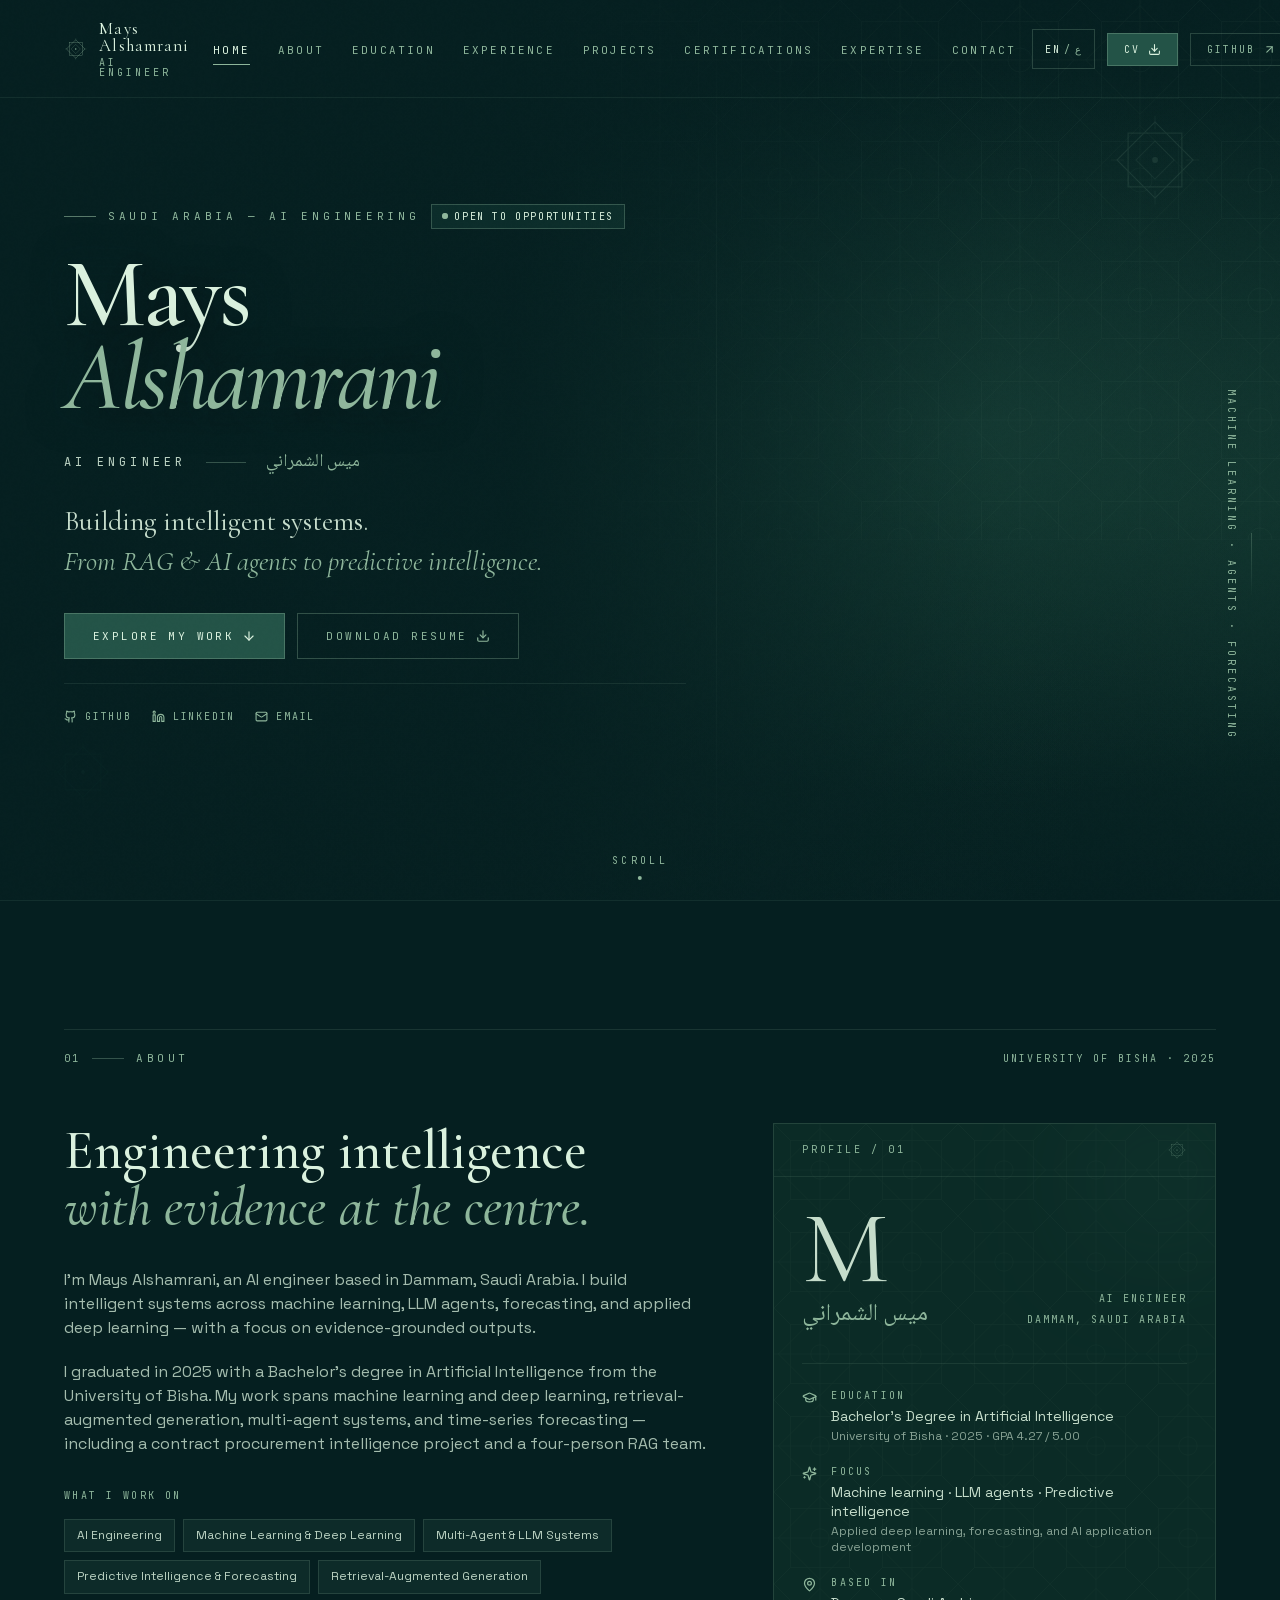
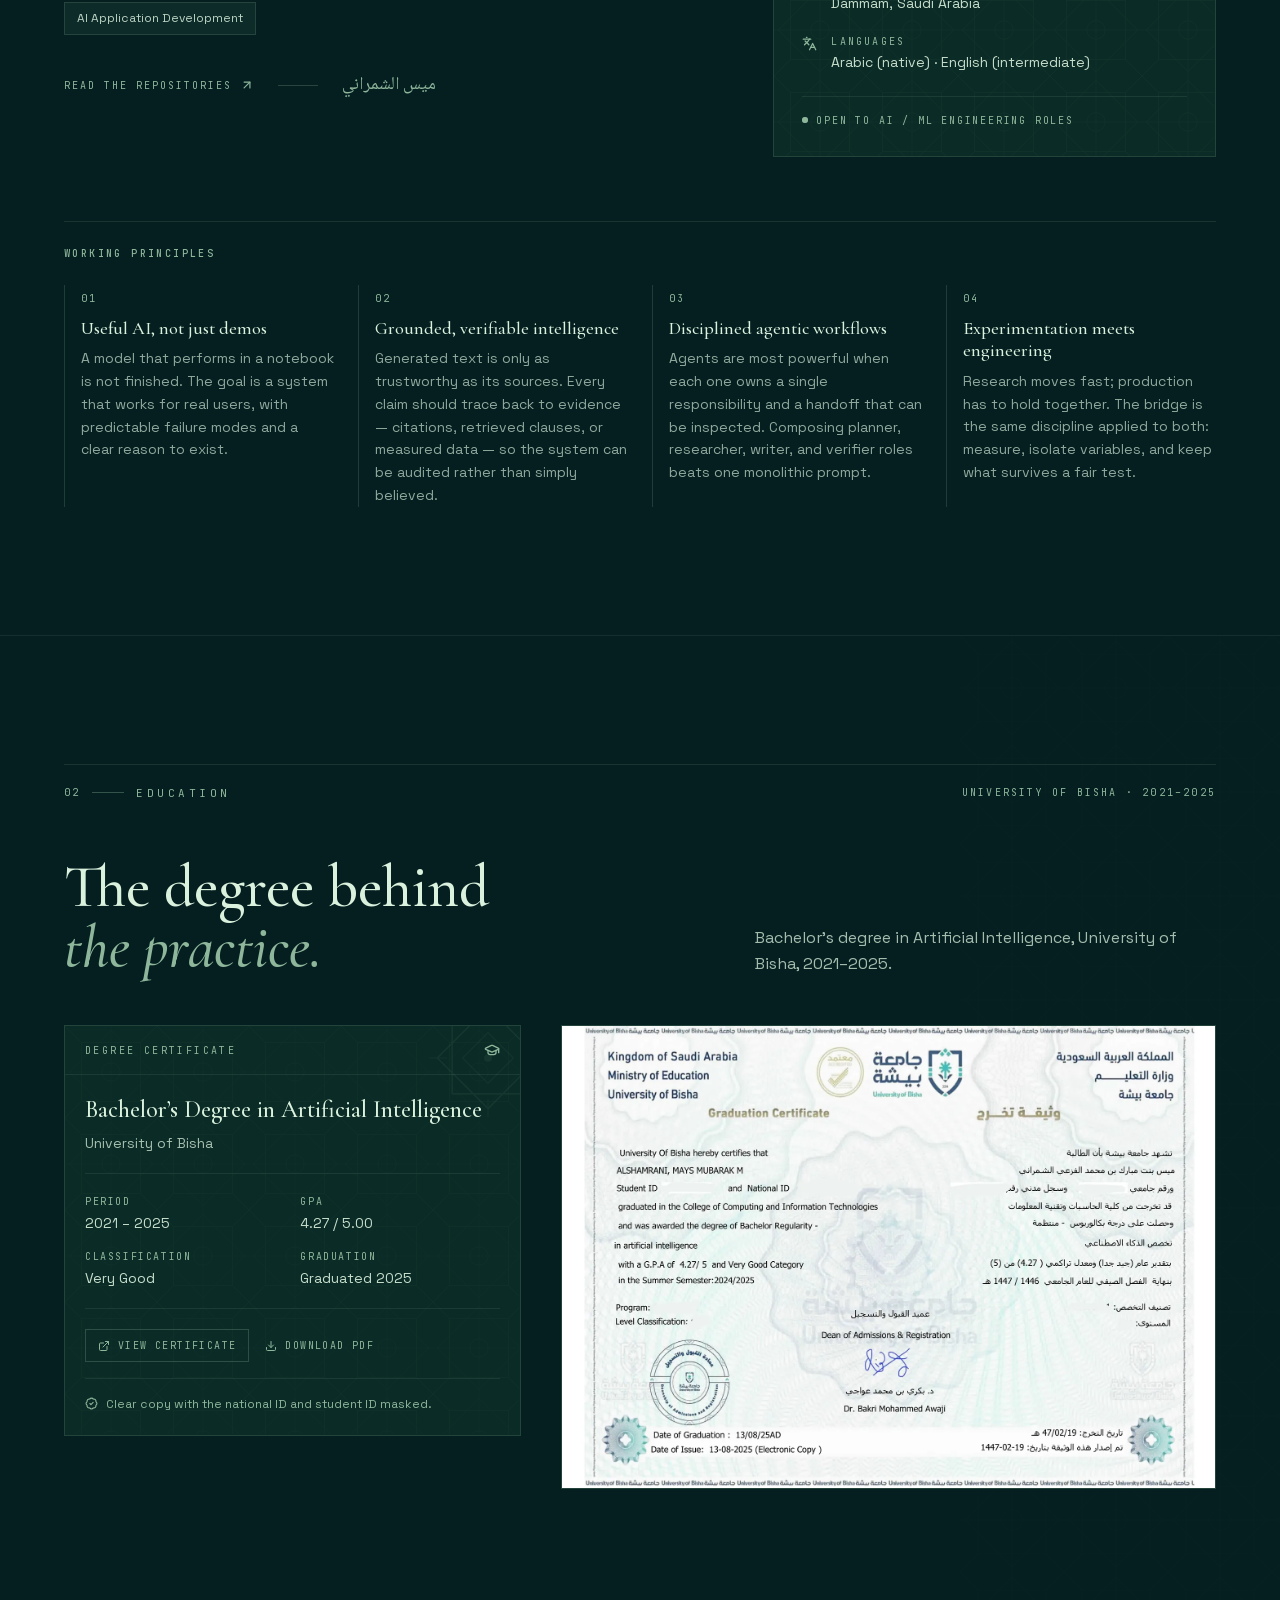
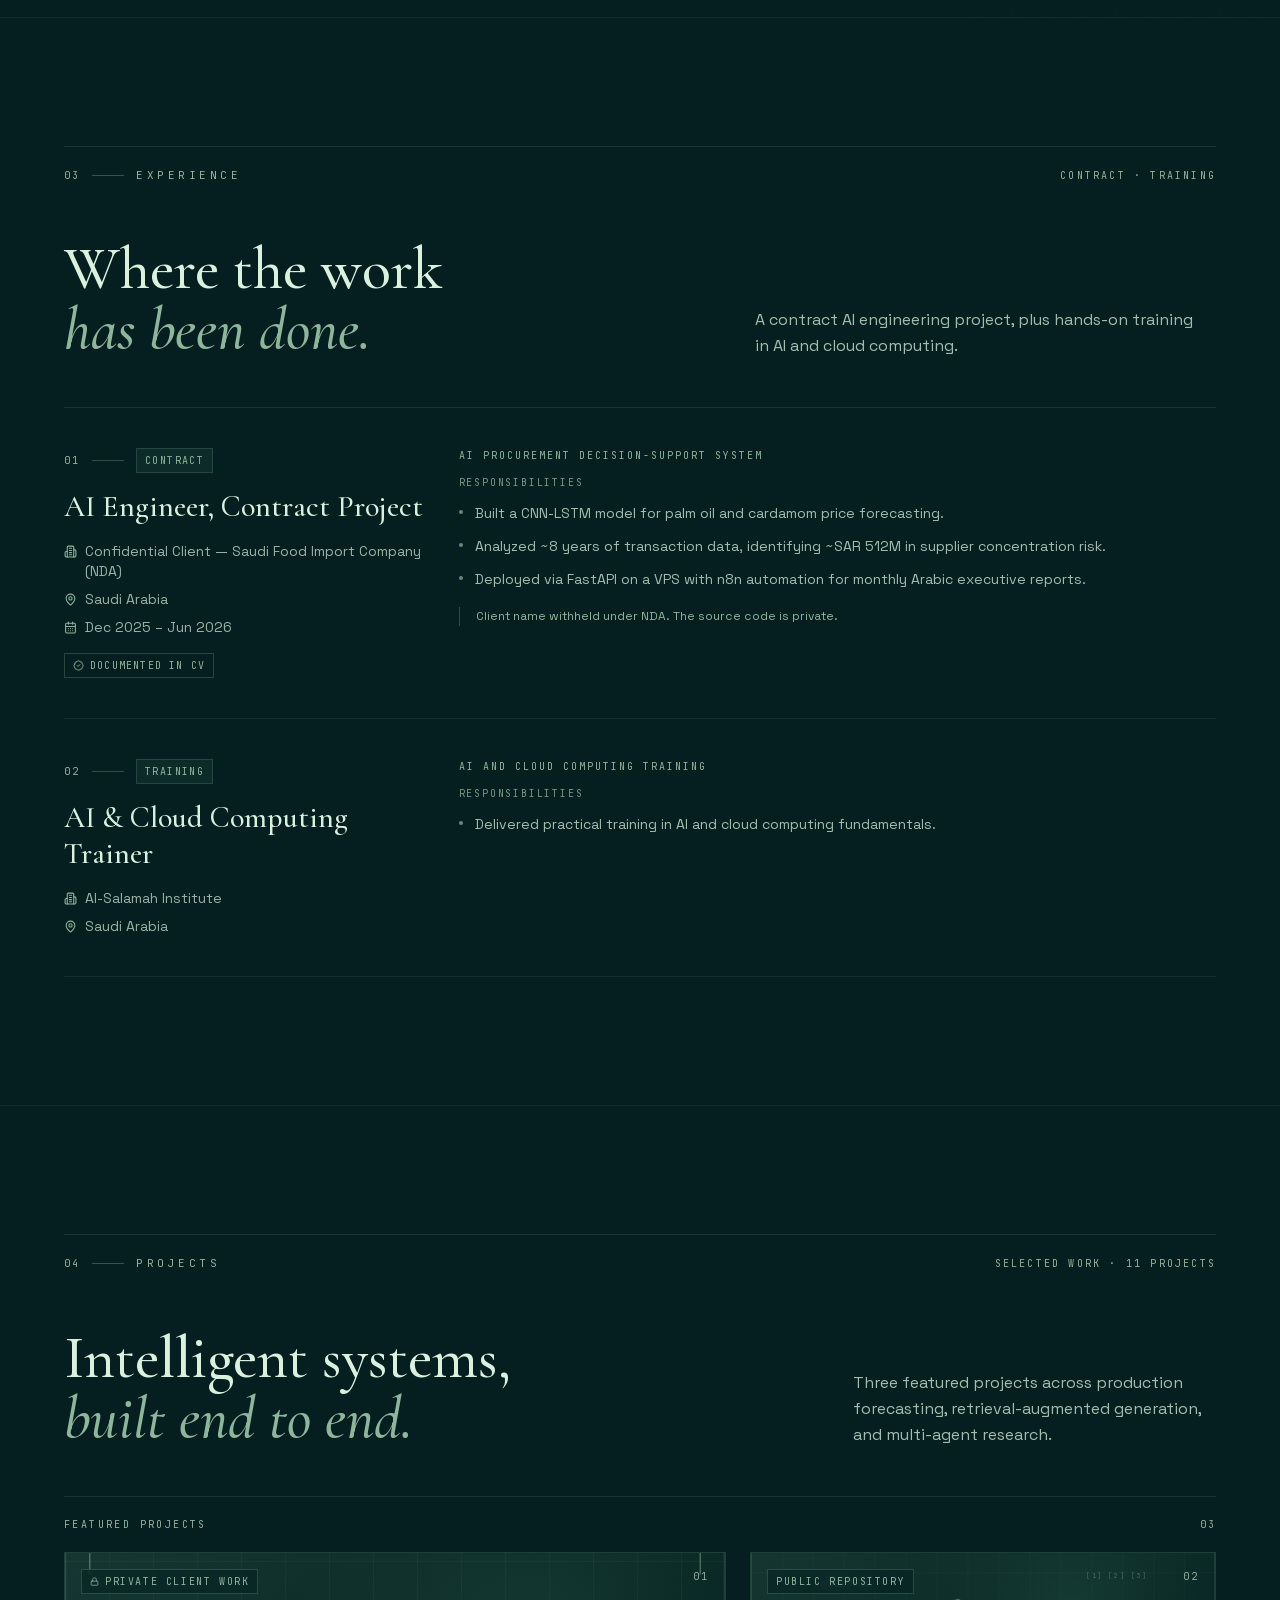
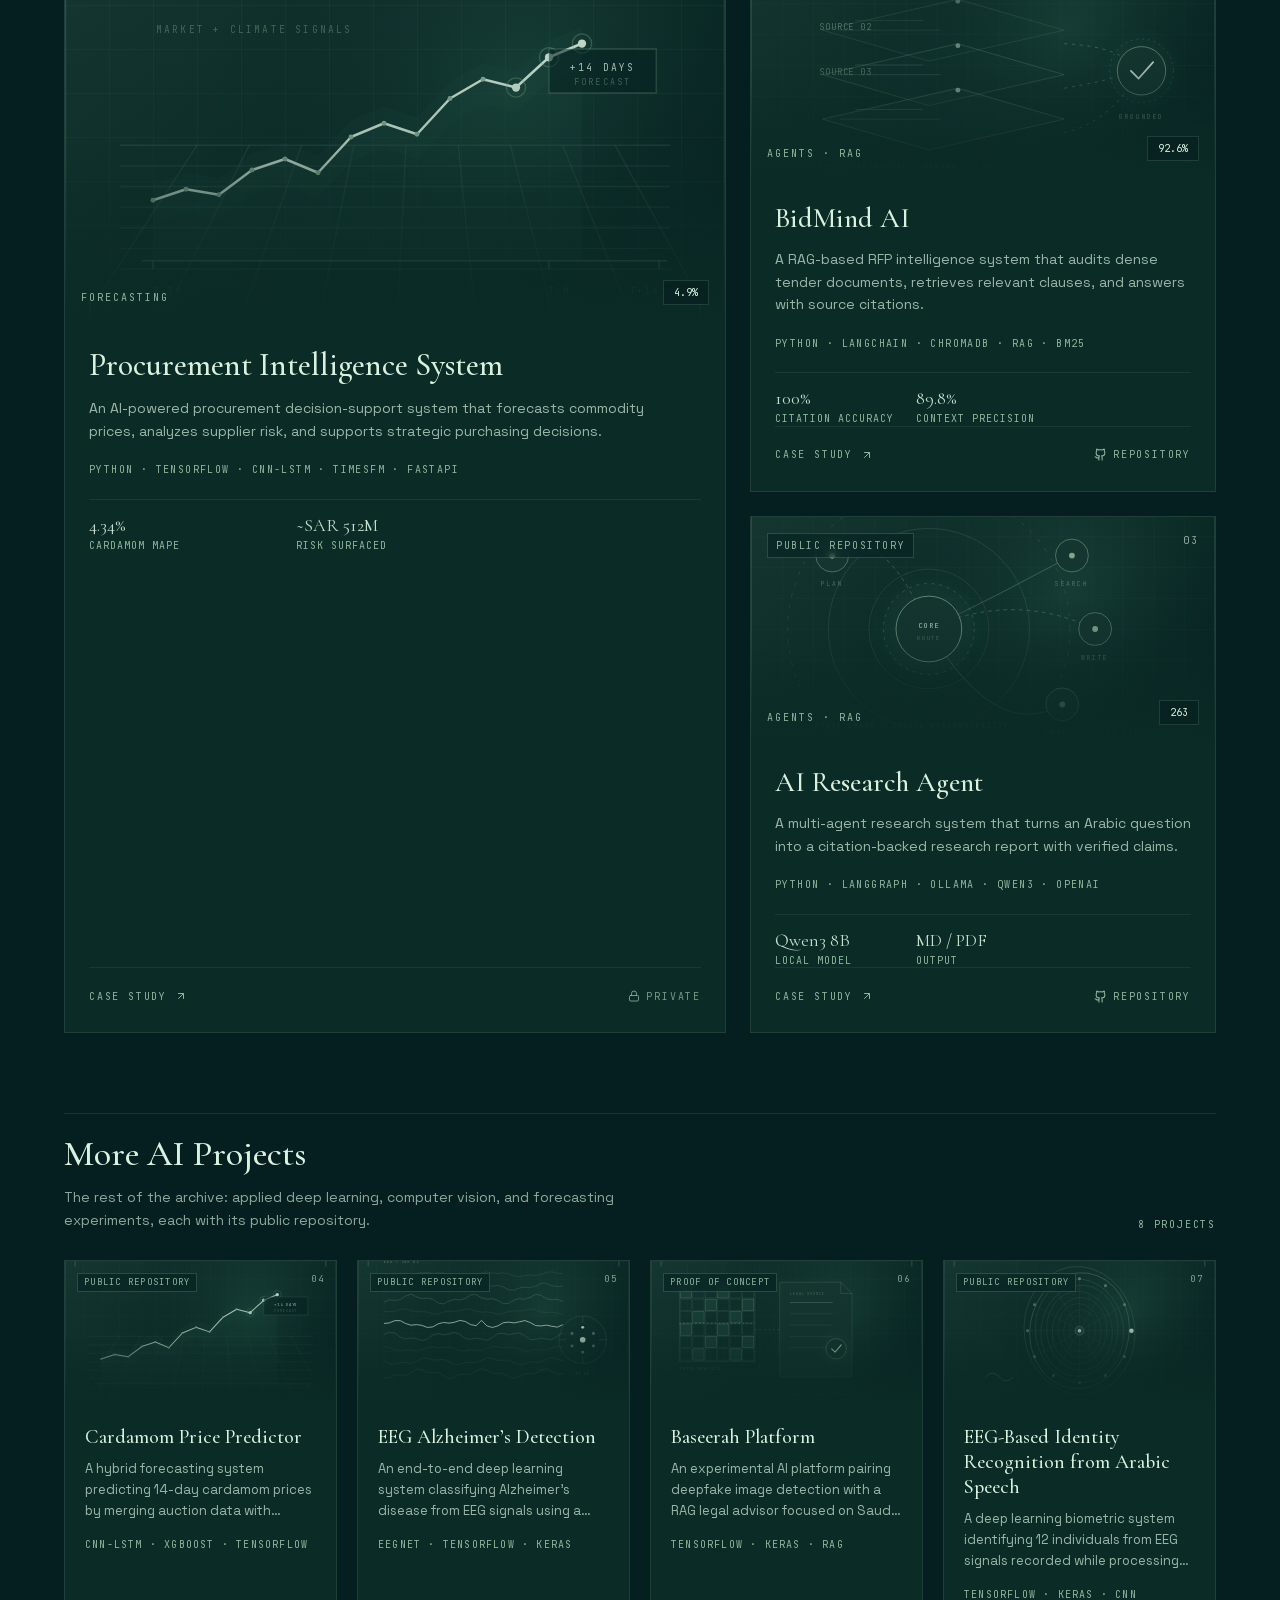
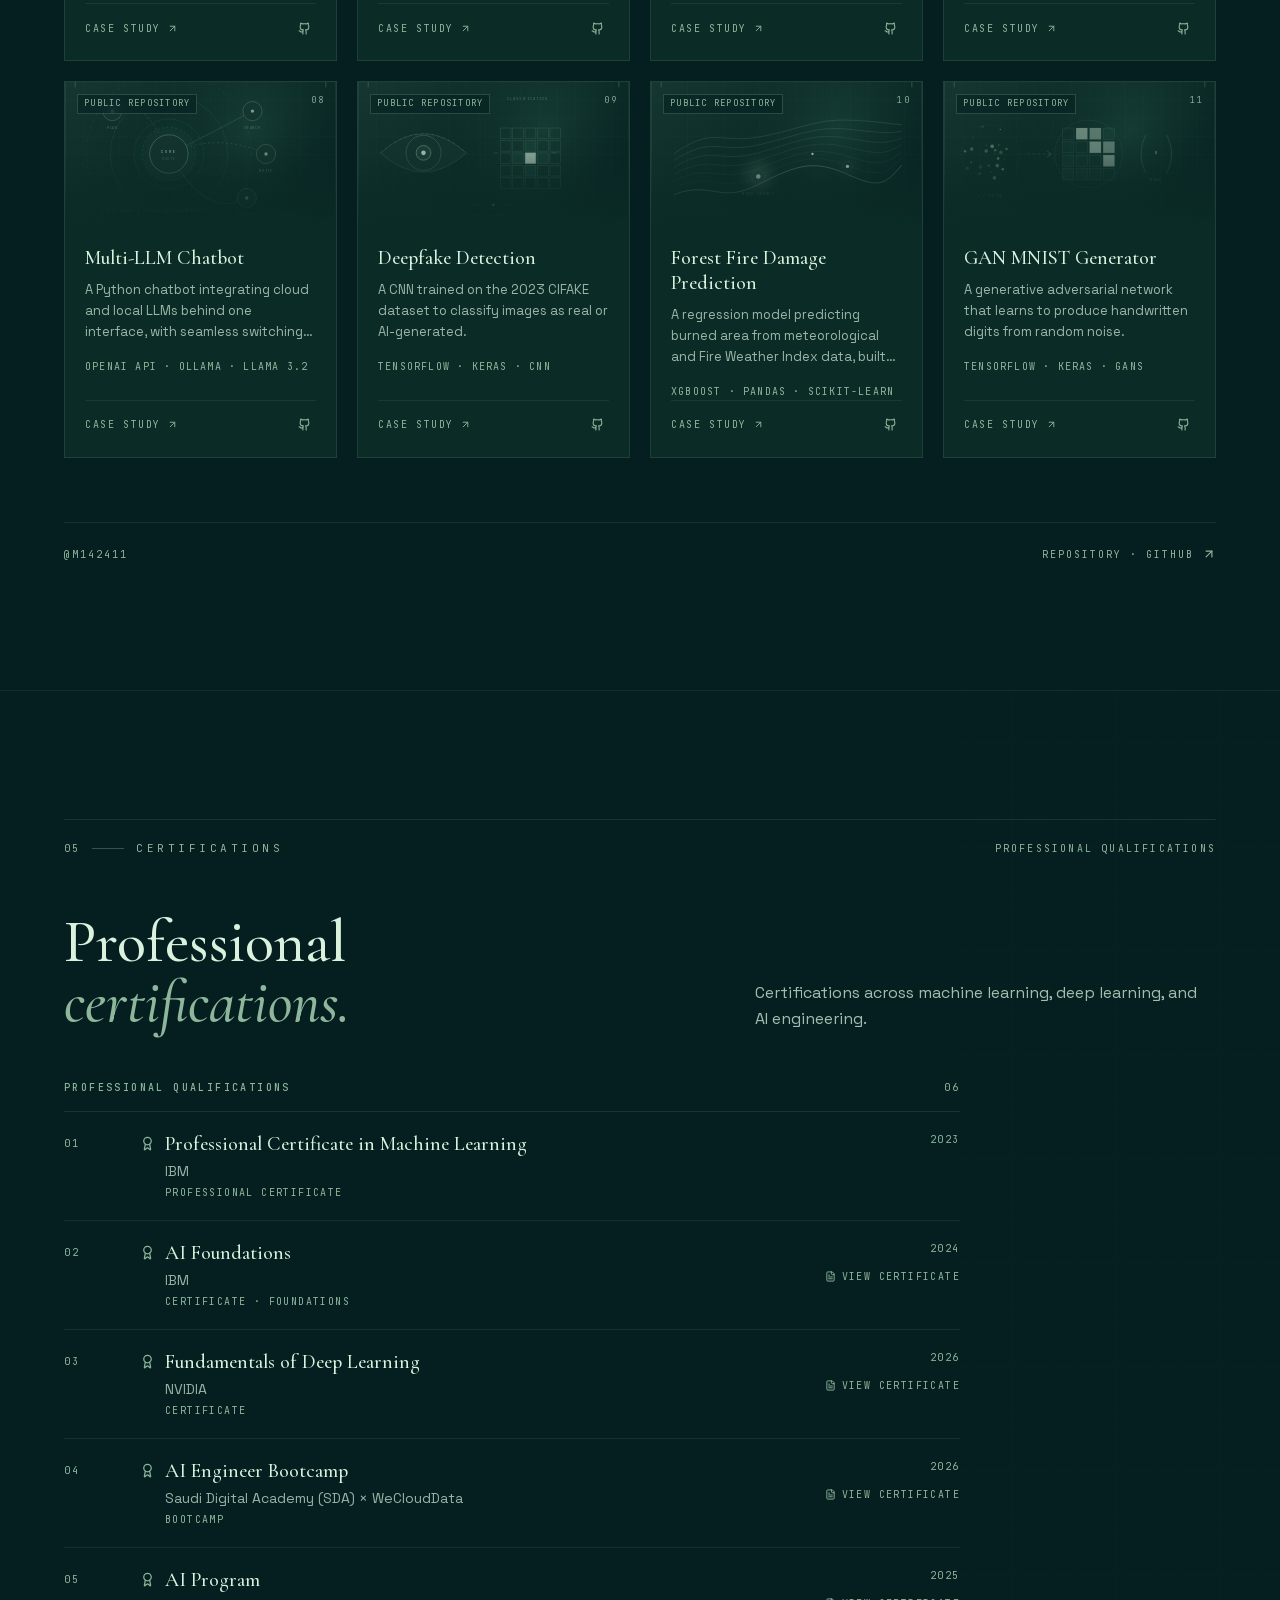
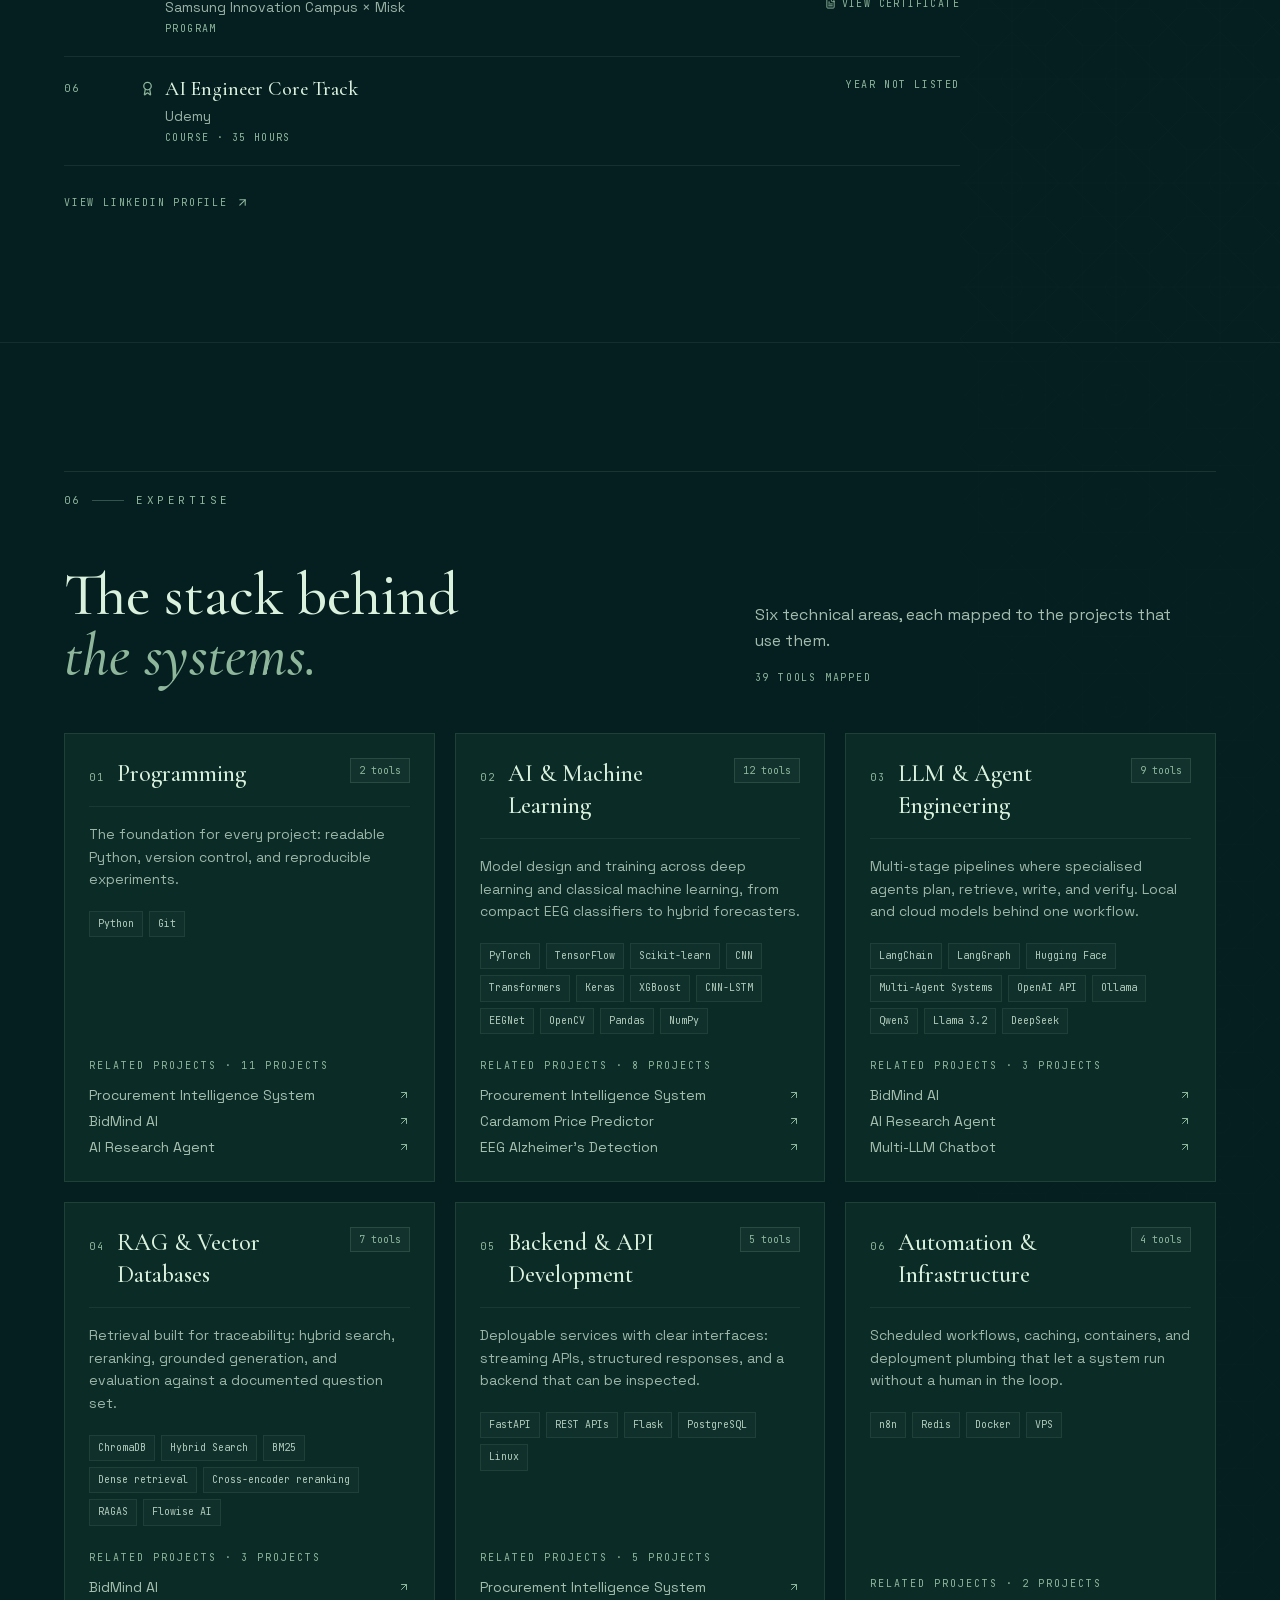
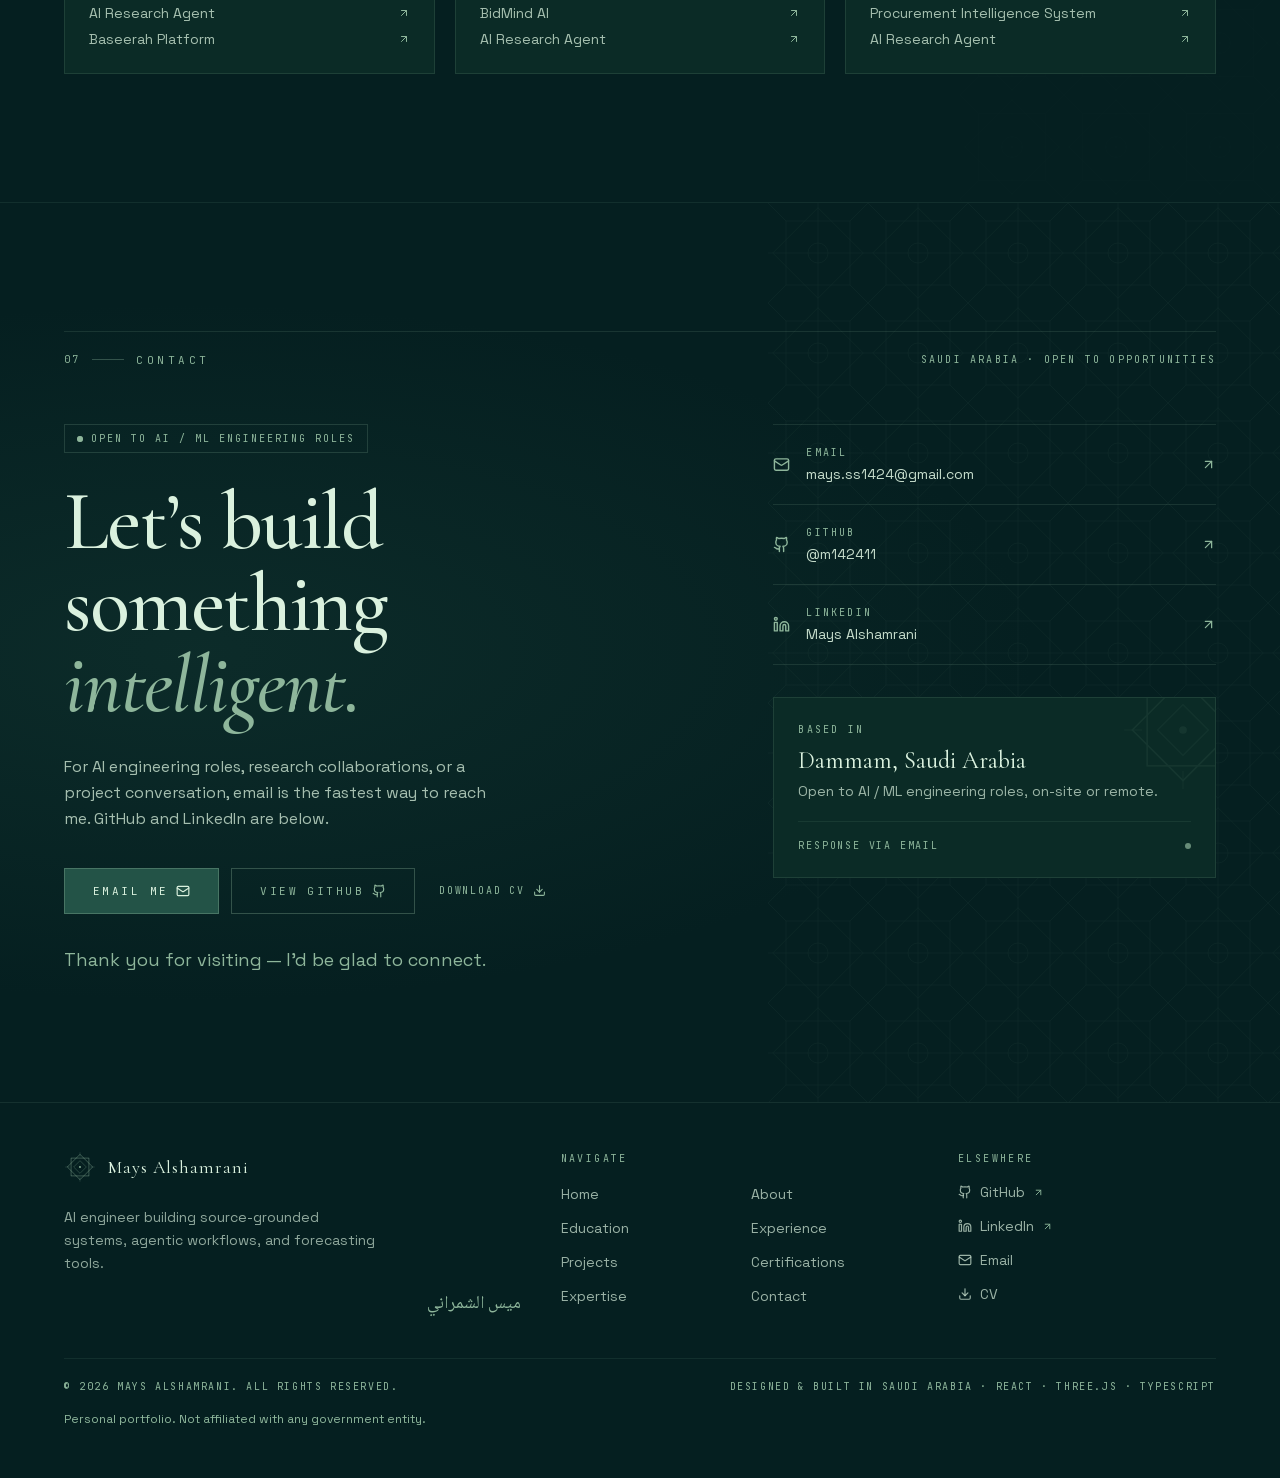
